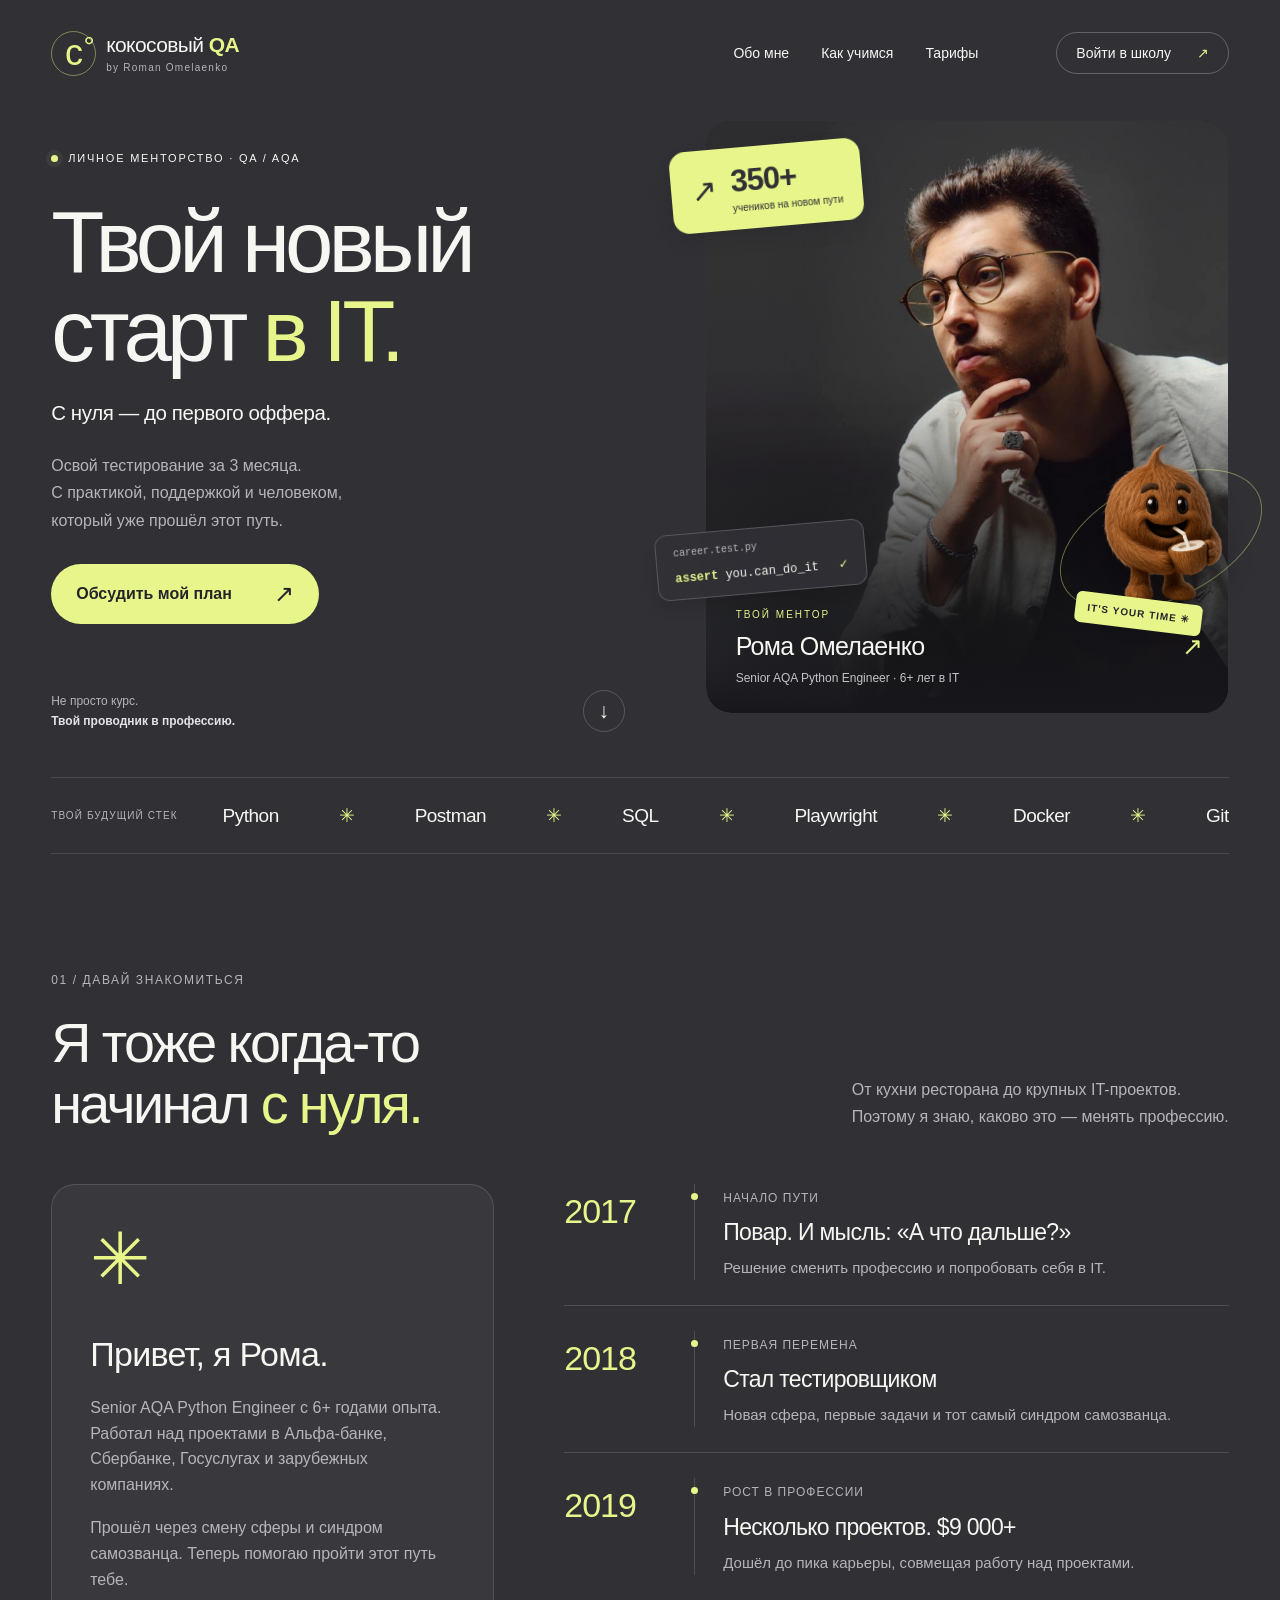
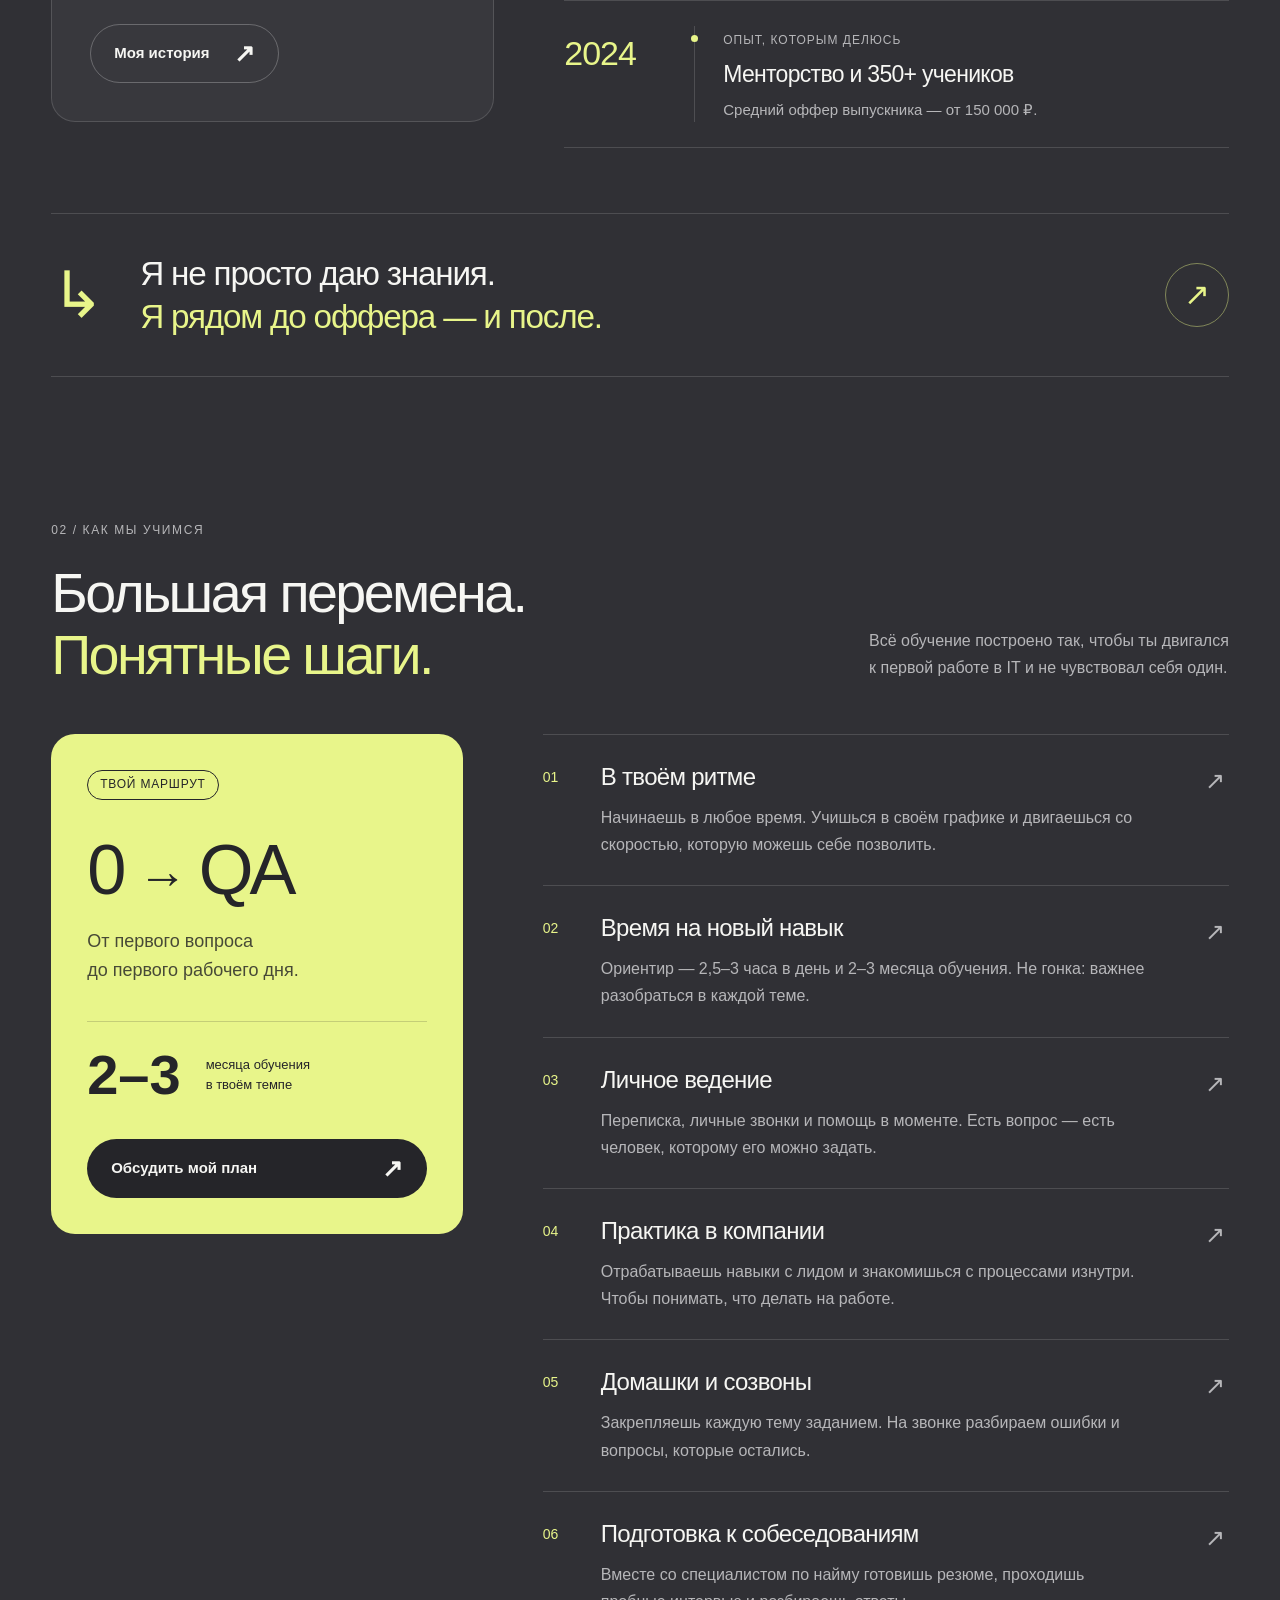
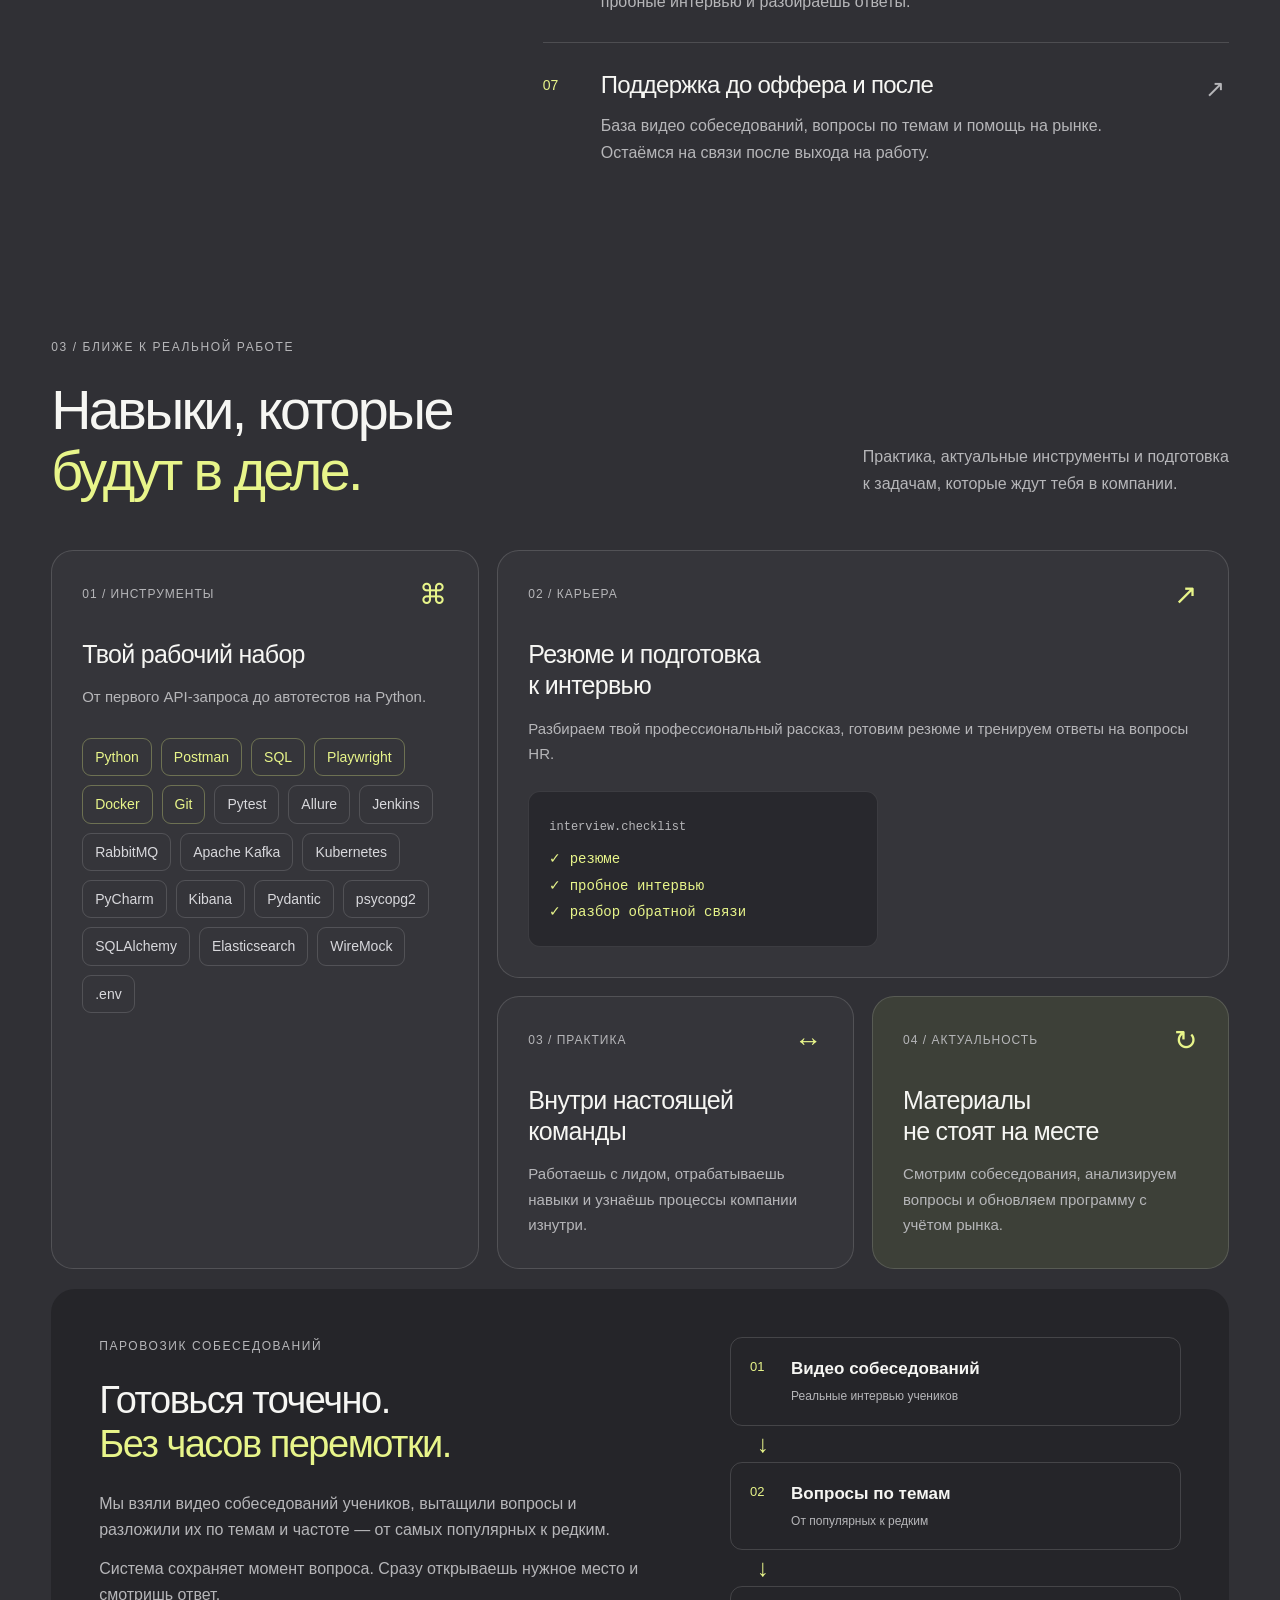
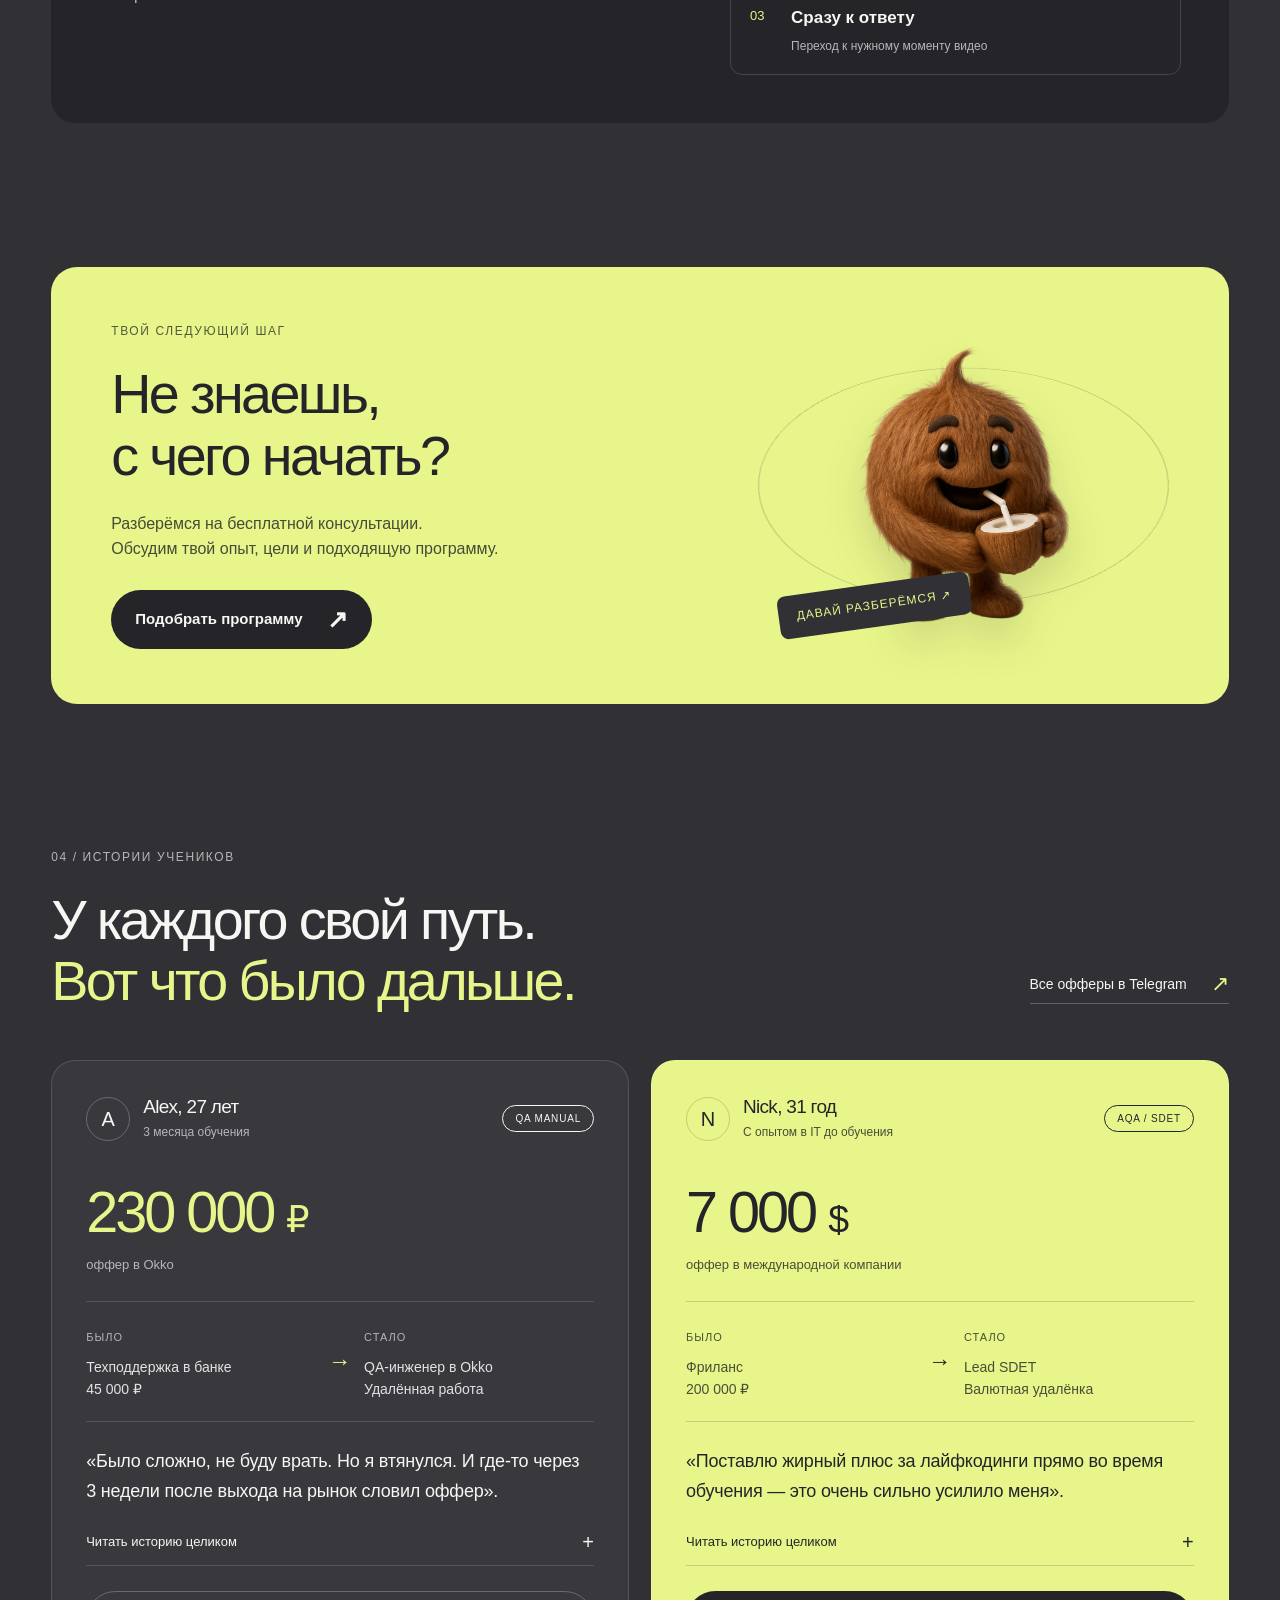
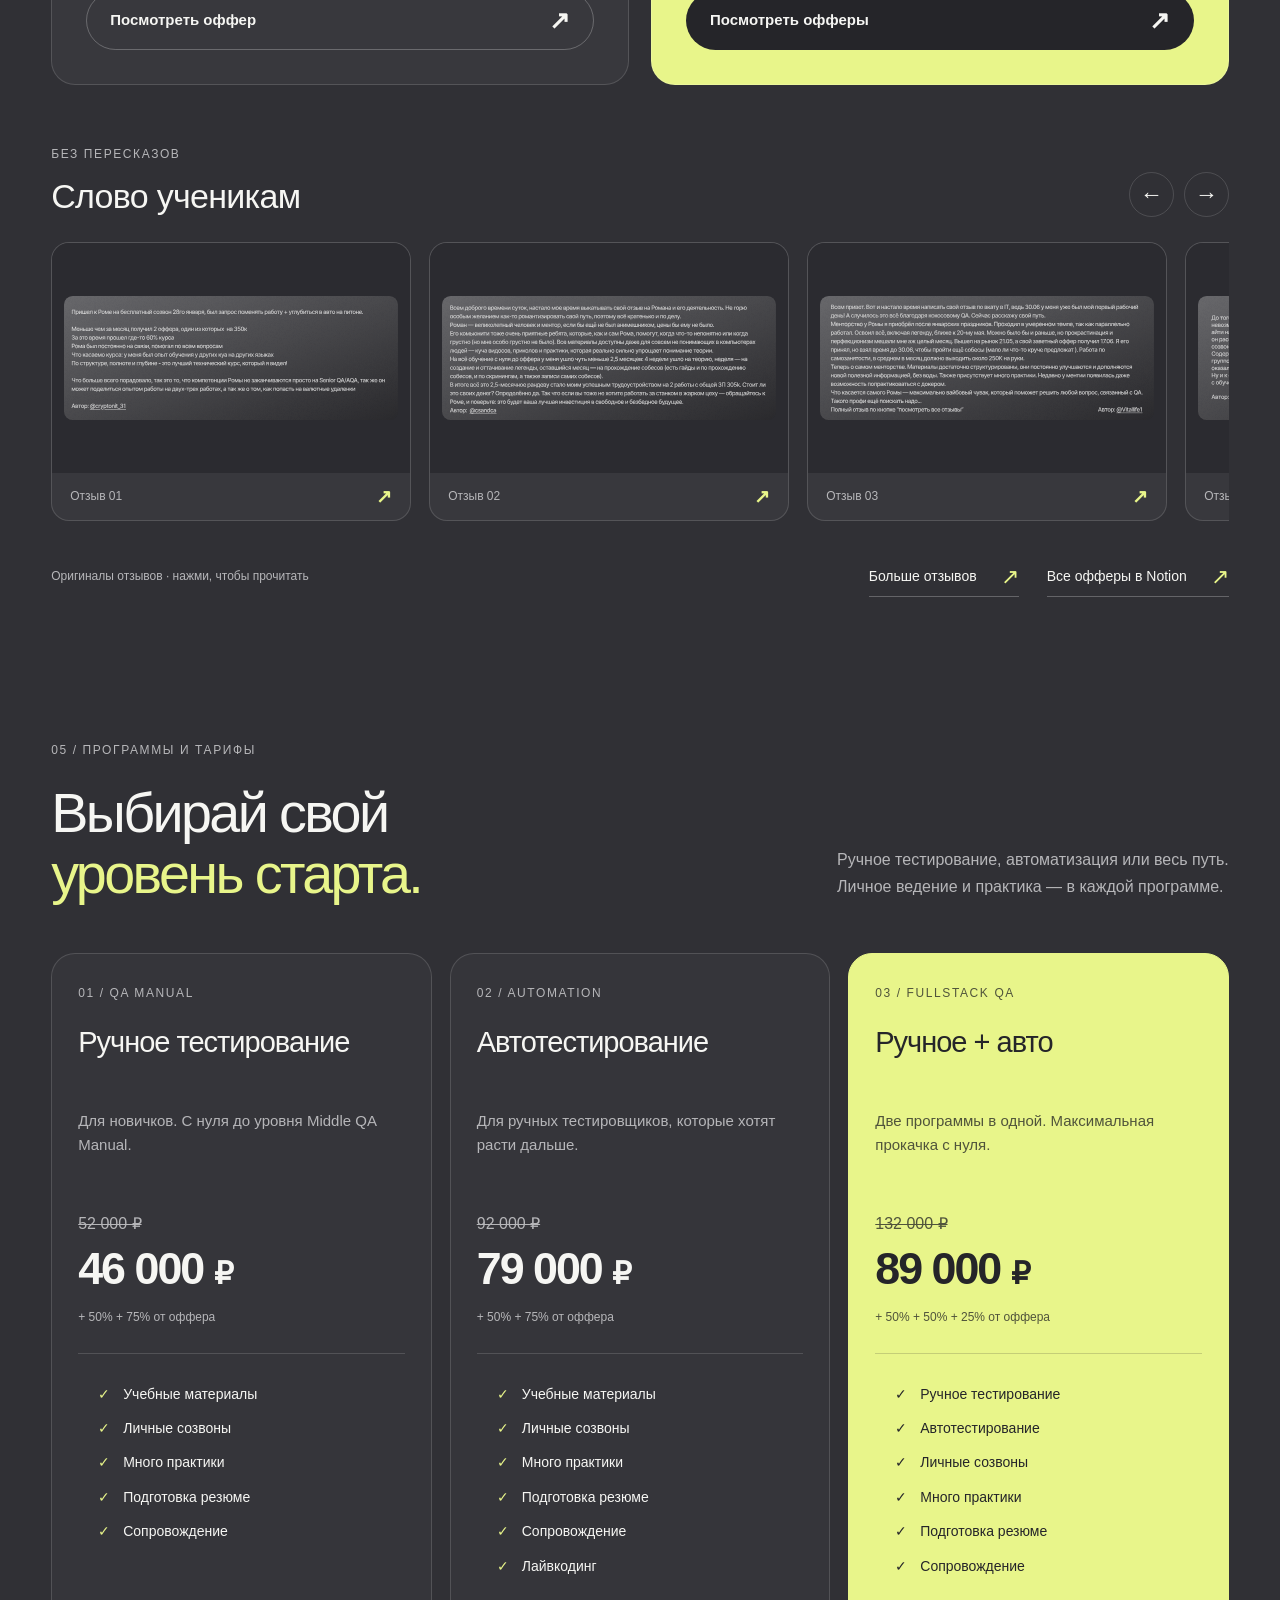
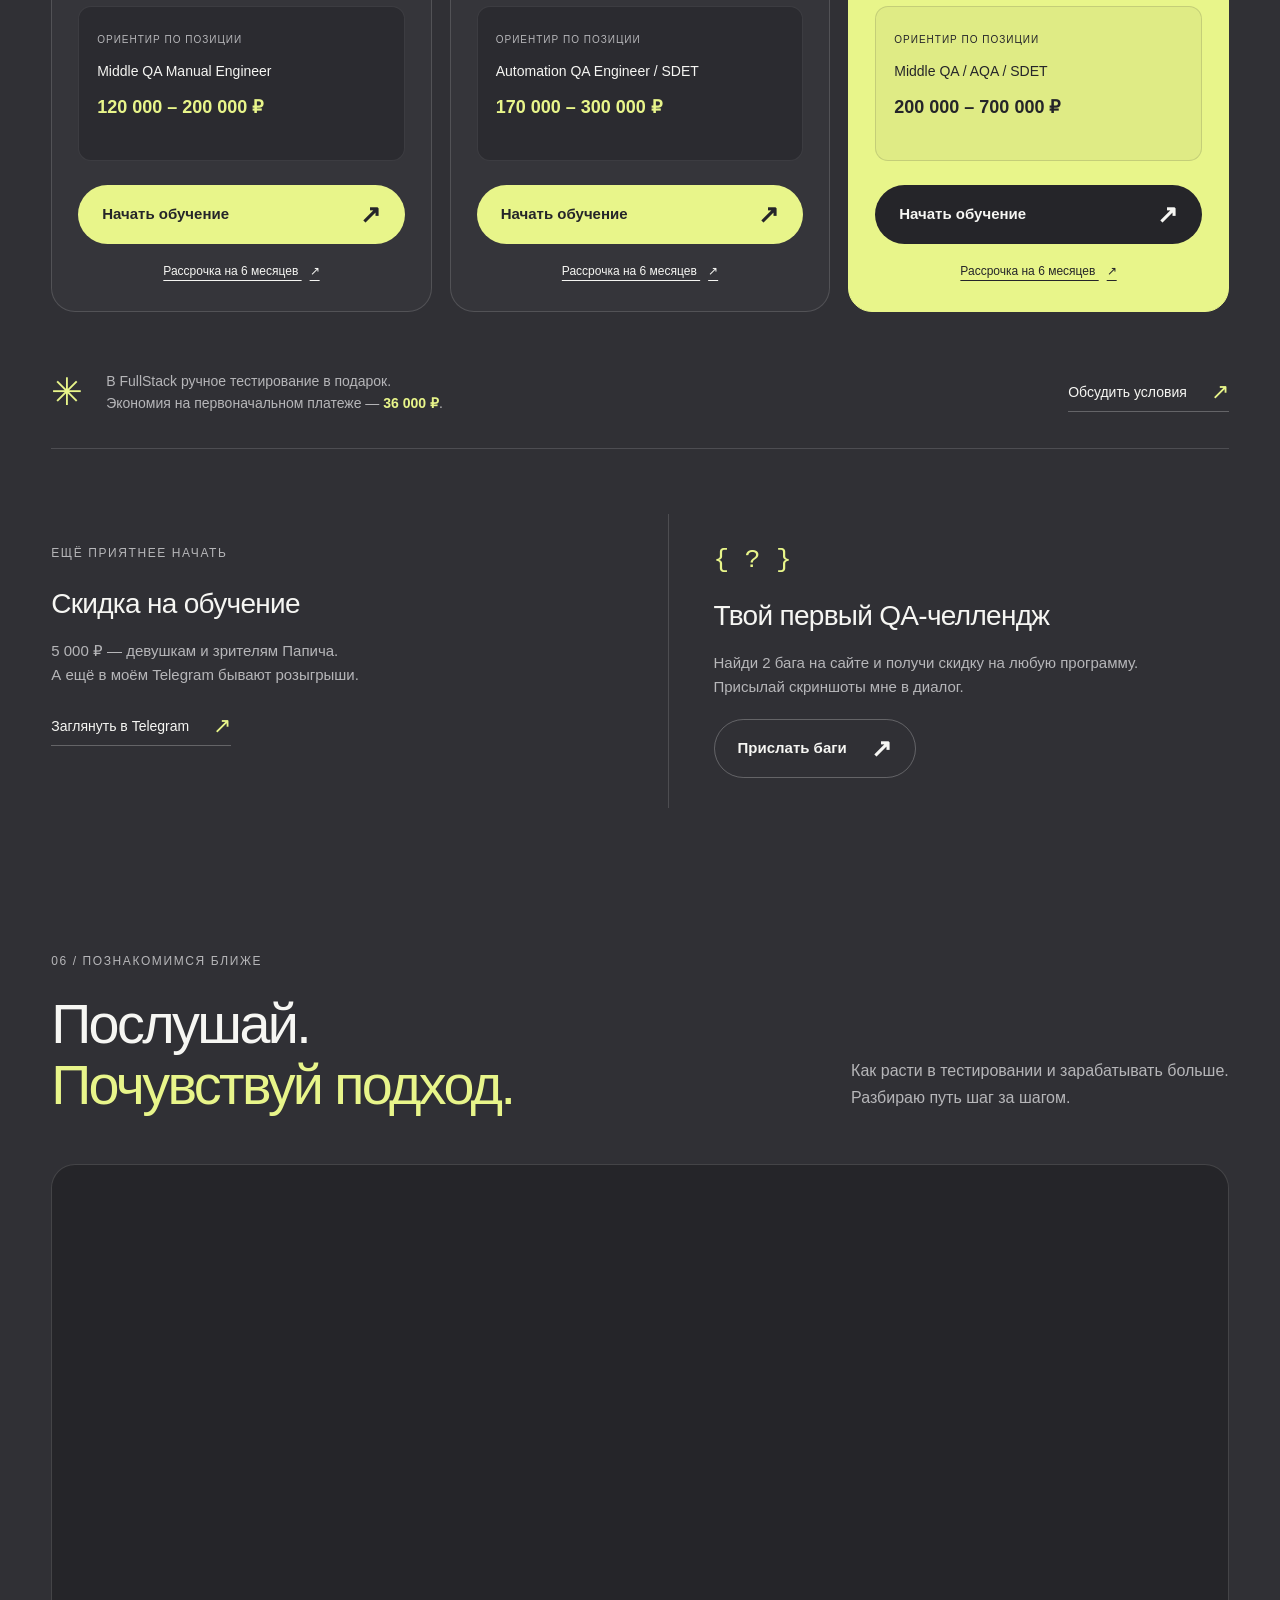
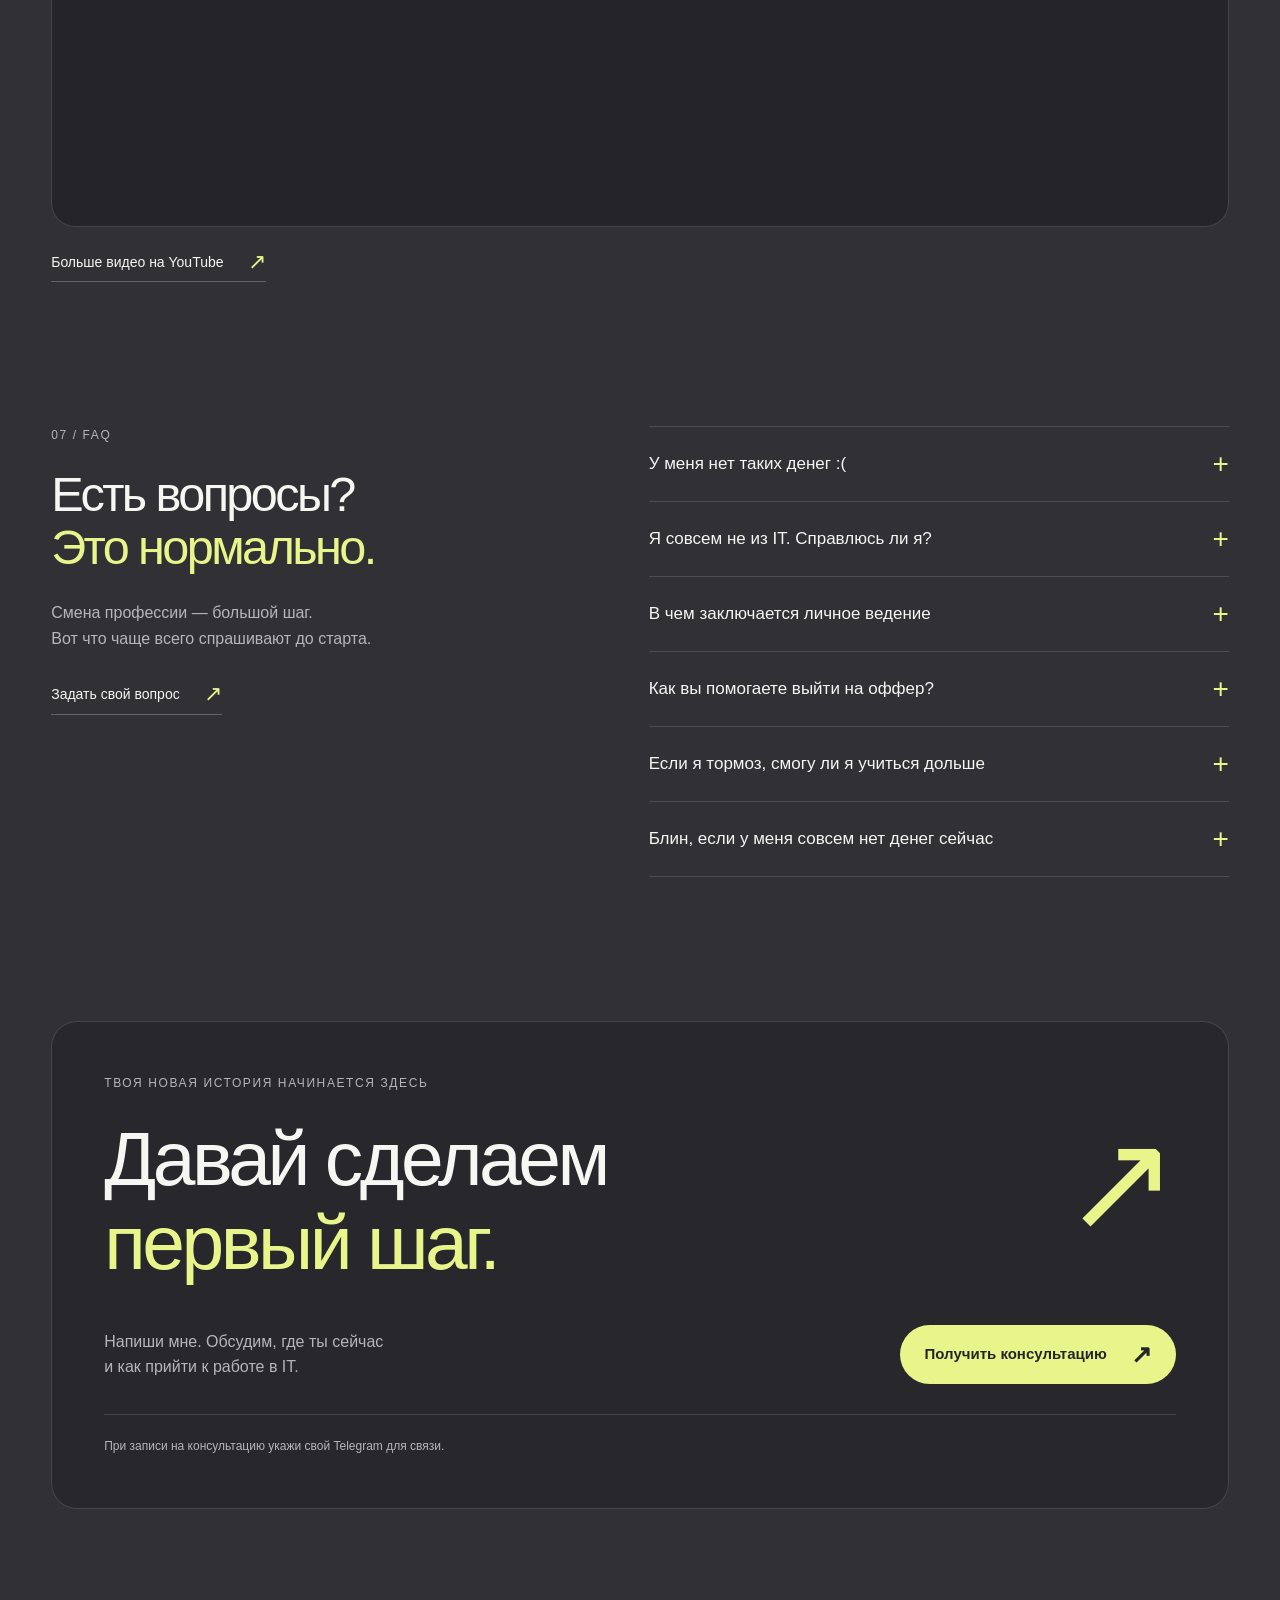
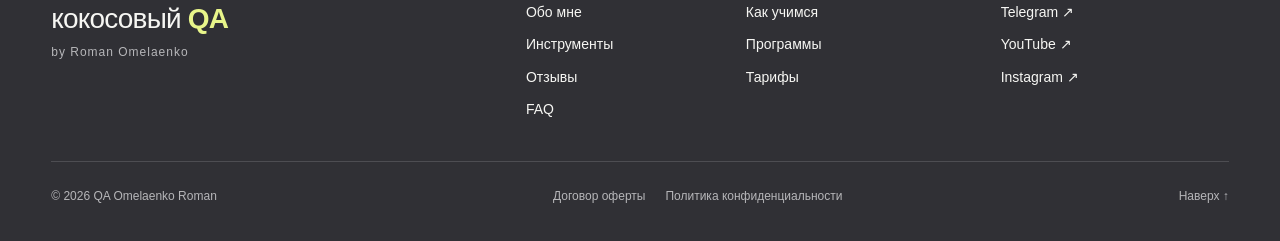
==== index.html @ aa4b625a "wip: park landing redesign for later Keep the new tariff sections, motion/sections assets, and favic" ====
<!DOCTYPE html>
<html lang="ru"><head><meta http-equiv="Content-Type" content="text/html; charset=UTF-8"><meta name="viewport" content="width=device-width, initial-scale=1.0"> <title>Начни карьеру тестировщика с нуля — и получи оффер в IT уже через 3 месяца</title> <meta name="description" content="Помогу вам освоить новую профессию с нуля · Окажем поддержку в трудоустрой · Записывайтесь · Проекты в портфолио · "> <meta name="keywords" content="qa тестирование обучение тестированию по система обучения и тестирования курсы по тестированию"> <meta property="og:url" content="https://coconutqa.ru"> <meta property="og:title" content="Кокосовый QA — Начни карьеру тестировщика с нуля — и получи оффер в IT уже через 3 месяца"> <meta property="og:description" content="Обучаю тестированию и помогаю с трудоустройством "> <meta property="og:type" content="website"> <meta property="og:image" content="index_files/__2025-08-18__154826.png"> <link rel="canonical" href="https://coconutqa.ru/"> <meta name="format-detection" content="telephone=no"> <link rel="shortcut icon" href="index_files/Frame_86.png" type="image/x-icon"> <link rel="stylesheet" href="index_files/tilda-grid-3.0.min.css" type="text/css" media="all" onerror="this.loaderr=&#39;y&#39;;"> <link rel="stylesheet" href="index_files/tilda-blocks-page56431261.min.css" type="text/css" media="all" onerror="this.loaderr=&#39;y&#39;;"> <link rel="preconnect" href="https://fonts.gstatic.com/"> <link href="index_files/css2" rel="stylesheet"> <link rel="stylesheet" href="index_files/tilda-animation-2.0.min.css" type="text/css" media="all" onerror="this.loaderr=&#39;y&#39;;"> <link rel="stylesheet" href="index_files/tilda-menu-widgeticons-1.0.min.css" type="text/css" media="all" onerror="this.loaderr=&#39;y&#39;;"> <link rel="stylesheet" href="index_files/tilda-zoom-2.0.min.css" type="text/css" media="all" onload="this.media=&#39;all&#39;;" onerror="this.loaderr=&#39;y&#39;;"> <noscript><link rel="stylesheet" href="index_files/tilda-zoom-2.0.min.css" type="text/css" media="all" /></noscript> <link rel="stylesheet" href="index_files/tilda-popup-1.1.min.css" type="text/css" media="all" onload="this.media=&#39;all&#39;;" onerror="this.loaderr=&#39;y&#39;;"> <noscript><link rel="stylesheet" href="index_files/tilda-popup-1.1.min.css" type="text/css" media="all" /></noscript> <link rel="stylesheet" href="index_files/css2(1)" type="text/css"> <script nomodule="" src="index_files/tilda-polyfill-1.0.min.js" charset="utf-8"></script> <script type="text/javascript">function t_onReady(func) {if(document.readyState!='loading') {func();} else {document.addEventListener('DOMContentLoaded',func);}}
function t_onFuncLoad(funcName,okFunc,time) {if(typeof window[funcName]==='function') {okFunc();} else {setTimeout(function() {t_onFuncLoad(funcName,okFunc,time);},(time||100));}}function t396_initialScale(t){var e=document.getElementById("rec"+t);if(e){var i=e.querySelector(".t396__artboard");if(i){window.tn_scale_initial_window_width||(window.tn_scale_initial_window_width=document.documentElement.clientWidth);var a=window.tn_scale_initial_window_width,r=[],n,l=i.getAttribute("data-artboard-screens");if(l){l=l.split(",");for(var o=0;o<l.length;o++)r[o]=parseInt(l[o],10)}else r=[320,480,640,960,1200];for(var o=0;o<r.length;o++){var d=r[o];a>=d&&(n=d)}var _="edit"===window.allrecords.getAttribute("data-tilda-mode"),c="center"===t396_getFieldValue(i,"valign",n,r),s="grid"===t396_getFieldValue(i,"upscale",n,r),w=t396_getFieldValue(i,"height_vh",n,r),g=t396_getFieldValue(i,"height",n,r),u=!!window.opr&&!!window.opr.addons||!!window.opera||-1!==navigator.userAgent.indexOf(" OPR/");if(!_&&c&&!s&&!w&&g&&!u){var h=parseFloat((a/n).toFixed(3)),f=[i,i.querySelector(".t396__carrier"),i.querySelector(".t396__filter")],v=Math.floor(parseInt(g,10)*h)+"px",p;i.style.setProperty("--initial-scale-height",v);for(var o=0;o<f.length;o++)f[o].style.setProperty("height","var(--initial-scale-height)");t396_scaleInitial__getElementsToScale(i).forEach((function(t){t.style.zoom=h}))}}}}function t396_scaleInitial__getElementsToScale(t){return t?Array.prototype.slice.call(t.children).filter((function(t){return t&&(t.classList.contains("t396__elem")||t.classList.contains("t396__group"))})):[]}function t396_getFieldValue(t,e,i,a){var r,n=a[a.length-1];if(!(r=i===n?t.getAttribute("data-artboard-"+e):t.getAttribute("data-artboard-"+e+"-res-"+i)))for(var l=0;l<a.length;l++){var o=a[l];if(!(o<=i)&&(r=o===n?t.getAttribute("data-artboard-"+e):t.getAttribute("data-artboard-"+e+"-res-"+o)))break}return r}window.TN_SCALE_INITIAL_VER="1.0",window.tn_scale_initial_window_width=null;</script> <script src="index_files/jquery-1.10.2.min.js" charset="utf-8" onerror="this.loaderr=&#39;y&#39;;"></script> <script src="index_files/tilda-scripts-3.0.min.js" charset="utf-8" defer="" onerror="this.loaderr=&#39;y&#39;;"></script> <script src="index_files/tilda-blocks-page56431261.min.js" charset="utf-8" async="" onerror="this.loaderr=&#39;y&#39;;"></script> <script src="index_files/tilda-lazyload-1.0.min.js" charset="utf-8" async="" onerror="this.loaderr=&#39;y&#39;;"></script> <script src="index_files/tilda-animation-2.0.min.js" charset="utf-8" async="" onerror="this.loaderr=&#39;y&#39;;"></script> <script src="index_files/tilda-zero-1.1.min.js" charset="utf-8" async="" onerror="this.loaderr=&#39;y&#39;;"></script> <script src="index_files/tilda-menu-1.0.min.js" charset="utf-8" async="" onerror="this.loaderr=&#39;y&#39;;"></script> <script src="index_files/tilda-menu-widgeticons-1.0.min.js" charset="utf-8" async="" onerror="this.loaderr=&#39;y&#39;;"></script> <script src="index_files/tilda-zoom-2.0.min.js" charset="utf-8" async="" onerror="this.loaderr=&#39;y&#39;;"></script> <script src="index_files/tilda-video-1.0.min.js" charset="utf-8" async="" onerror="this.loaderr=&#39;y&#39;;"></script> <script src="index_files/hammer.min.js" charset="utf-8" async="" onerror="this.loaderr=&#39;y&#39;;"></script> <script src="index_files/tilda-slider-1.0.min.js" charset="utf-8" async="" onerror="this.loaderr=&#39;y&#39;;"></script> <script src="index_files/tilda-popup-1.0.min.js" charset="utf-8" async="" onerror="this.loaderr=&#39;y&#39;;"></script> <script src="index_files/tilda-animation-sbs-1.0.min.js" charset="utf-8" async="" onerror="this.loaderr=&#39;y&#39;;"></script> <script src="index_files/tilda-zero-scale-1.0.min.js" charset="utf-8" async="" onerror="this.loaderr=&#39;y&#39;;"></script> <script src="index_files/tilda-zero-video-1.0.min.js" charset="utf-8" async="" onerror="this.loaderr=&#39;y&#39;;"></script> <script src="index_files/tilda-skiplink-1.0.min.js" charset="utf-8" async="" onerror="this.loaderr=&#39;y&#39;;"></script> <!-- nominify begin --><script src="index_files/mods.min.js"></script><!-- nominify end --><script type="text/javascript">(function() {if((/bot|google|yandex|baidu|bing|msn|duckduckbot|teoma|slurp|crawler|spider|robot|crawling|facebook/i.test(navigator.userAgent))===false&&typeof(sessionStorage)!='undefined'&&sessionStorage.getItem('visited')!=='y'&&document.visibilityState){var style=document.createElement('style');style.type='text/css';style.innerHTML='@media screen and (min-width: 980px) {.t-records {opacity: 0;}.t-records_animated {-webkit-transition: opacity ease-in-out .2s;-moz-transition: opacity ease-in-out .2s;-o-transition: opacity ease-in-out .2s;transition: opacity ease-in-out .2s;}.t-records.t-records_visible {opacity: 1;}}';document.getElementsByTagName('head')[0].appendChild(style);function t_setvisRecs(){var alr=document.querySelectorAll('.t-records');Array.prototype.forEach.call(alr,function(el) {el.classList.add("t-records_animated");});setTimeout(function() {Array.prototype.forEach.call(alr,function(el) {el.classList.add("t-records_visible");});sessionStorage.setItem("visited","y");},400);}
document.addEventListener('DOMContentLoaded',t_setvisRecs);}})();</script><style id="js-sbs-anim-trigger-styles">.js-sbs-anim-trigger_click { cursor: pointer; }</style><style type="text/css">div.t-records {opacity: 1;}</style><link rel="stylesheet" href="index_files/face-page-fixes.css?v=20260907c"><link rel="stylesheet" href="index_files/tilda-inline.min.css"><link rel="stylesheet" href="index_files/coconut-motion.css?v=1"><link rel="stylesheet" href="index_files/coconut-sections.css?v=1"></head> <body class="t-body" style="margin: 0px;"> <!--allrecords--> <div id="allrecords" class="t-records" data-hook="blocks-collection-content-node" data-tilda-lazy="yes"> <header class="cq-header cq-shell">
  <a class="cq-brand" href="#" aria-label="Кокосовый QA — главная"><span class="cq-brand-mark">c<span>°</span></span><span>кокосовый <b>QA</b><small>by Roman Omelaenko</small></span></a>
  <nav class="cq-nav" aria-label="Основная навигация"><a href="#about">Обо мне</a><a href="#how">Как учимся</a><a href="#tarif">Тарифы</a></nav>
  <a class="cq-login" href="https://www.coconutschool.ru/login">Войти в школу <span>↗</span></a>
  <a class="cq-menu" href="#menuopen" aria-label="Открыть меню">Меню <span>≡</span></a>
</header>
<section class="cq-hero cq-shell" aria-labelledby="cq-title">
  <div class="cq-intro">
    <p class="cq-eyebrow"><span></span> ЛИЧНОЕ МЕНТОРСТВО · QA / AQA</p>
    <h1 id="cq-title">Твой новый<br>старт <em>в IT.</em><span class="cq-title-tail">С нуля — до первого оффера.</span></h1>
    <p class="cq-lead">Освой тестирование за 3 месяца.<br>С практикой, поддержкой и человеком,<br class="cq-desktop"> который уже прошёл этот путь.</p>
    <a class="cq-button cq-primary" href="https://t.me/coconut_Qa">Обсудить мой план <span>↗</span></a>
    <div class="cq-hero-bottom"><p>Не просто курс.<br><strong>Твой проводник в профессию.</strong></p><a href="#how" class="cq-scroll" aria-label="Как проходит обучение">↓</a></div>
  </div>
  <div class="cq-visual">
    <div class="cq-portrait"><img src="index_files/Frame_1238.png" width="822" height="825" alt="Роман Омелаенко — ментор по тестированию" fetchpriority="high"><div class="cq-portrait-caption"><span>ТВОЙ МЕНТОР</span><h2>Рома Омелаенко <i>↗</i></h2><p>Senior AQA Python Engineer · 6+ лет в IT</p></div></div>
    <div class="cq-note"><span class="cq-note-icon">↗</span><div><strong>350+</strong><span>учеников на новом пути</span></div></div>
    <div class="cq-mascot" aria-hidden="true"><div class="cq-orbit"></div><img src="index_files/b5ca3b5d-0f7a-4dcb-9.png" width="1001" height="1001" alt=""><span class="cq-sticker">IT'S YOUR TIME ✳</span></div>
    <div class="cq-code" aria-hidden="true"><span>career.test.py</span><code><b>assert</b> you.can_do_it <i>✓</i></code></div>
  </div>
</section>
<div class="cq-stack cq-shell" aria-label="Инструменты, которые ты освоишь"><span class="cq-stack-label">ТВОЙ БУДУЩИЙ СТЕК</span><div class="cq-stack-list"><span>Python</span><i>✳</i><span>Postman</span><i>✳</i><span>SQL</span><i>✳</i><span>Playwright</span><i>✳</i><span>Docker</span><i>✳</i><span>Git</span></div></div>

<!-- Rest of the page: deliberately isolated from the approved cq-* first screen. -->
<main class="cr-page" id="cr-content">
<section class="cr-section cr-shell" id="about">
  <div class="cr-heading" data-cr-reveal><p class="cr-label">01 / ДАВАЙ ЗНАКОМИТЬСЯ</p><div><h2>Я тоже когда-то<br>начинал <em>с нуля.</em></h2><p>От кухни ресторана до крупных IT-проектов.<br>Поэтому я знаю, каково это — менять профессию.</p></div></div>
  <div class="cr-about-grid">
    <article class="cr-about-note" data-cr-reveal><span class="cr-asterisk" aria-hidden="true">✳</span><h3>Привет, я Рома.</h3><p>Senior AQA Python Engineer с 6+ годами опыта. Работал над проектами в Альфа-банке, Сбербанке, Госуслугах и зарубежных компаниях.</p><p>Прошёл через смену сферы и синдром самозванца. Теперь помогаю пройти этот путь тебе.</p><a class="cr-button cr-outline" href="https://thankful-candy-c57.notion.site/23094f774aab80a6a895dfbb034a5df8">Моя история<span aria-hidden="true">↗</span></a></article>
    <div class="cr-timeline" data-cr-reveal><article><time>2017</time><div><span>НАЧАЛО ПУТИ</span><h3>Повар. И мысль: «А что дальше?»</h3><p>Решение сменить профессию и попробовать себя в IT.</p></div></article><article><time>2018</time><div><span>ПЕРВАЯ ПЕРЕМЕНА</span><h3>Стал тестировщиком</h3><p>Новая сфера, первые задачи и тот самый синдром самозванца.</p></div></article><article><time>2019</time><div><span>РОСТ В ПРОФЕССИИ</span><h3>Несколько проектов. $9 000+</h3><p>Дошёл до пика карьеры, совмещая работу над проектами.</p></div></article><article><time>2024</time><div><span>ОПЫТ, КОТОРЫМ ДЕЛЮСЬ</span><h3>Менторство и 350+ учеников</h3><p>Средний оффер выпускника — от 150 000 ₽.</p></div></article></div>
  </div>
  <div class="cr-manifesto" data-cr-reveal><span aria-hidden="true">↳</span><p>Я не просто даю знания.<br><em>Я рядом до оффера — и после.</em></p><a class="cr-round" href="https://t.me/coconut_Qa" aria-label="Связаться лично и обсудить шаги">↗</a></div>
</section>
<section class="cr-section cr-shell" id="how">
  <div class="cr-heading" data-cr-reveal><p class="cr-label">02 / КАК МЫ УЧИМСЯ</p><div><h2>Большая перемена.<br><em>Понятные шаги.</em></h2><p>Всё обучение построено так, чтобы ты двигался<br>к первой работе в IT и не чувствовал себя один.</p></div></div>
  <div class="cr-learning"><aside class="cr-learning-aside"><span class="cr-pill">ТВОЙ МАРШРУТ</span><div class="cr-route-number">0 <span>→</span> QA</div><p>От первого вопроса<br>до первого рабочего дня.</p><div class="cr-learning-stat"><strong>2–3</strong><span>месяца обучения<br>в твоём темпе</span></div><a class="cr-button " href="https://t.me/coconut_Qa">Обсудить мой план<span aria-hidden="true">↗</span></a></aside><div class="cr-steps"><article class="cr-step" data-cr-reveal><span class="cr-step-num">01</span><div><h3>В твоём ритме</h3><p>Начинаешь в любое время. Учишься в своём графике и двигаешься со скоростью, которую можешь себе позволить.</p></div><span class="cr-step-arrow" aria-hidden="true">↗</span></article><article class="cr-step" data-cr-reveal><span class="cr-step-num">02</span><div><h3>Время на новый навык</h3><p>Ориентир — 2,5–3 часа в день и 2–3 месяца обучения. Не гонка: важнее разобраться в каждой теме.</p></div><span class="cr-step-arrow" aria-hidden="true">↗</span></article><article class="cr-step" data-cr-reveal><span class="cr-step-num">03</span><div><h3>Личное ведение</h3><p>Переписка, личные звонки и помощь в моменте. Есть вопрос — есть человек, которому его можно задать.</p></div><span class="cr-step-arrow" aria-hidden="true">↗</span></article><article class="cr-step" data-cr-reveal><span class="cr-step-num">04</span><div><h3>Практика в компании</h3><p>Отрабатываешь навыки с лидом и знакомишься с процессами изнутри. Чтобы понимать, что делать на работе.</p></div><span class="cr-step-arrow" aria-hidden="true">↗</span></article><article class="cr-step" data-cr-reveal><span class="cr-step-num">05</span><div><h3>Домашки и созвоны</h3><p>Закрепляешь каждую тему заданием. На звонке разбираем ошибки и вопросы, которые остались.</p></div><span class="cr-step-arrow" aria-hidden="true">↗</span></article><article class="cr-step" data-cr-reveal><span class="cr-step-num">06</span><div><h3>Подготовка к собеседованиям</h3><p>Вместе со специалистом по найму готовишь резюме, проходишь пробные интервью и разбираешь ответы.</p></div><span class="cr-step-arrow" aria-hidden="true">↗</span></article><article class="cr-step" data-cr-reveal><span class="cr-step-num">07</span><div><h3>Поддержка до оффера и после</h3><p>База видео собеседований, вопросы по темам и помощь на рынке. Остаёмся на связи после выхода на работу.</p></div><span class="cr-step-arrow" aria-hidden="true">↗</span></article></div></div>
</section>
<section class="cr-section cr-shell" id="instrument">
  <div class="cr-heading" data-cr-reveal><p class="cr-label">03 / БЛИЖЕ К РЕАЛЬНОЙ РАБОТЕ</p><div><h2>Навыки, которые<br><em>будут в деле.</em></h2><p>Практика, актуальные инструменты и подготовка<br>к задачам, которые ждут тебя в компании.</p></div></div>
  <div class="cr-tools-grid">
    <article class="cr-toolbox" data-cr-reveal><div class="cr-card-top"><span>01 / ИНСТРУМЕНТЫ</span><span aria-hidden="true">⌘</span></div><h3>Твой рабочий набор</h3><p>От первого API-запроса до автотестов на Python.</p><div class="cr-tech-cloud"><span>Python</span><span>Postman</span><span>SQL</span><span>Playwright</span><span>Docker</span><span>Git</span><span>Pytest</span><span>Allure</span><span>Jenkins</span><span>RabbitMQ</span><span>Apache Kafka</span><span>Kubernetes</span><span>PyCharm</span><span>Kibana</span><span>Pydantic</span><span>psycopg2</span><span>SQLAlchemy</span><span>Elasticsearch</span><span>WireMock</span><span>.env</span></div></article>
    <article class="cr-toolcard" data-cr-reveal><div class="cr-card-top"><span>02 / КАРЬЕРА</span><span aria-hidden="true">↗</span></div><h3>Резюме и подготовка<br>к интервью</h3><p>Разбираем твой профессиональный рассказ, готовим резюме и тренируем ответы на вопросы HR.</p><div class="cr-mini-terminal" aria-hidden="true"><span>interview.checklist</span><code>✓ резюме<br>✓ пробное интервью<br>✓ разбор обратной связи</code></div></article>
    <article class="cr-toolcard" data-cr-reveal><div class="cr-card-top"><span>03 / ПРАКТИКА</span><span aria-hidden="true">↔</span></div><h3>Внутри настоящей<br>команды</h3><p>Работаешь с лидом, отрабатываешь навыки и узнаёшь процессы компании изнутри.</p></article>
    <article class="cr-toolcard cr-tool-update" data-cr-reveal><div class="cr-card-top"><span>04 / АКТУАЛЬНОСТЬ</span><span aria-hidden="true">↻</span></div><h3>Материалы<br>не стоят на месте</h3><p>Смотрим собеседования, анализируем вопросы и обновляем программу с учётом рынка.</p></article>
  </div>
  <article class="cr-interview" data-cr-reveal><div><span class="cr-label">ПАРОВОЗИК СОБЕСЕДОВАНИЙ</span><h3>Готовься точечно.<br><em>Без часов перемотки.</em></h3><p>Мы взяли видео собеседований учеников, вытащили вопросы и разложили их по темам и частоте — от самых популярных к редким.</p><p>Система сохраняет момент вопроса. Сразу открываешь нужное место и смотришь ответ.</p></div><div class="cr-interview-flow" aria-label="Как устроена база собеседований"><div><span>01</span><strong>Видео собеседований</strong><small>Реальные интервью учеников</small></div><i aria-hidden="true">↓</i><div><span>02</span><strong>Вопросы по темам</strong><small>От популярных к редким</small></div><i aria-hidden="true">↓</i><div><span>03</span><strong>Сразу к ответу</strong><small>Переход к нужному моменту видео</small></div></div></article>
</section>
<section class="cr-section cr-shell" id="programs">
  <div class="cr-consult" data-cr-reveal><div><span class="cr-label">ТВОЙ СЛЕДУЮЩИЙ ШАГ</span><h2>Не знаешь,<br>с чего начать?</h2><p>Разберёмся на бесплатной консультации.<br>Обсудим твой опыт, цели и подходящую программу.</p><a class="cr-button cr-dark" href="https://t.me/coconut_Qa">Подобрать программу<span aria-hidden="true">↗</span></a></div><div class="cr-consult-visual" aria-hidden="true"><span class="cr-consult-ring"></span><img src="index_files/b5ca3b5d-0f7a-4dcb-9.png" alt="" width="1001" height="1001" loading="lazy"><span class="cr-consult-sticker">ДАВАЙ РАЗБЕРЁМСЯ ↗</span></div></div>
</section>
<section class="cr-section cr-shell" id="commit">
 <div class="cr-heading" data-cr-reveal><p class="cr-label">04 / ИСТОРИИ УЧЕНИКОВ</p><div><h2>У каждого свой путь.<br><em>Вот что было дальше.</em></h2><a class="cr-text-link" href="https://t.me/coconut_offers">Все офферы в Telegram <span>↗</span></a></div></div>
 <div class="cr-stories">
  <article class="cr-story" data-cr-reveal><div class="cr-story-top"><span class="cr-avatar">A</span><div><h3>Alex, 27 лет</h3><p>3 месяца обучения</p></div><span class="cr-pill">QA MANUAL</span></div><div class="cr-story-salary">230 000 <span>₽</span><small>оффер в Okko</small></div><div class="cr-before-after"><div><span>БЫЛО</span><p>Техподдержка в банке<br>45 000 ₽</p></div><b aria-hidden="true">→</b><div><span>СТАЛО</span><p>QA-инженер в Okko<br>Удалённая работа</p></div></div><blockquote>«Было сложно, не буду врать. Но я втянулся. И где-то через 3 недели после выхода на рынок словил оффер».</blockquote><details class="cr-story-detail"><summary>Читать историю целиком <span>+</span></summary><p>Привет! Хотелось в IT, но толком не знал, куда бить, с чего начать, да и времени не так много было. Записался на менторство. Было сложно, не буду врать. особенно когда начинали фигачить тест-кейсы и пробовать руками искать баги. Но я втянулся. Короче, после 3 месяцев прокачки сделал норм резюме, подтянул теорию, прошёл МОК, и где-то через 3 недели после выхода на рынок словил оффер. И не просто где-нибудь, а в Okko. Оффер — 230к по ГПХ. Позиция — тестировщик в команде, отвечающей за контент и пользователей. Формат — удалёнка, задачи интересные. Честно говоря не ожидал, что это возможно.</p></details><a class="cr-button cr-outline" href="index_files/image_2025-07-29_18-.png" data-cr-image>Посмотреть оффер <span>↗</span></a></article>
  <article class="cr-story cr-story-lime" data-cr-reveal><div class="cr-story-top"><span class="cr-avatar">N</span><div><h3>Nick, 31 год</h3><p>С опытом в IT до обучения</p></div><span class="cr-pill">AQA / SDET</span></div><div class="cr-story-salary">7 000 <span>$</span><small>оффер в международной компании</small></div><div class="cr-before-after"><div><span>БЫЛО</span><p>Фриланс<br>200 000 ₽</p></div><b aria-hidden="true">→</b><div><span>СТАЛО</span><p>Lead SDET<br>Валютная удалёнка</p></div></div><blockquote>«Поставлю жирный плюс за лайфкодинги прямо во время обучения — это очень сильно усилило меня».</blockquote><details class="cr-story-detail"><summary>Читать историю целиком <span>+</span></summary><p>Ребята это пиздец... Я получил оффер на $7000... позиция Lead SDET Валютная удаленка авто-тесты на питоне От человека, который ничего не знал о ручном и автоматизированном тестировании - до позиции Lead SDET в международной компании за 2 месяца обучения, с оффером на $7000+ (Правда в айтишке опыт у меня был, не прям с нуля). Если честно, я думал что мне просто повезло т.к таких офферов я еще не видел, но вслед за этим оффером я получил еще один оффер на 6500$+ Итого торгуемся и выбираем какой оффер оставить... или оставим оба Про обучение даже писать нет смысла, если оно настолько эффективное и рабочее, то можно даже не писать как оно проходит... но поставлю жирный плюс за лайфкодинги прямо во время обучения, это очень сильно усилило меня.</p></details><a class="cr-button cr-dark" href="index_files/__2025-06-25__190656.png" data-cr-image>Посмотреть офферы <span>↗</span></a></article>
 </div>
 <div class="cr-review-heading"><div><span class="cr-label">БЕЗ ПЕРЕСКАЗОВ</span><h3>Слово ученикам</h3></div><div class="cr-review-controls"><button type="button" data-cr-slide="-1" aria-label="Предыдущие отзывы">←</button><button type="button" data-cr-slide="1" aria-label="Следующие отзывы">→</button></div></div>
 <div class="cr-reviews" tabindex="0" role="region" aria-label="Галерея отзывов. Листайте горизонтально"><a class="cr-review-image" href="index_files/Frame_1242.svg" data-cr-image aria-label="Открыть отзыв ученика 1"><img src="index_files/Frame_1242.svg" alt="Отзыв ученика 1 — оригинал переписки" loading="lazy" width="360" height="460"><span>Отзыв 01 <b>↗</b></span></a><a class="cr-review-image" href="index_files/Frame_1243.svg" data-cr-image aria-label="Открыть отзыв ученика 2"><img src="index_files/Frame_1243.svg" alt="Отзыв ученика 2 — оригинал переписки" loading="lazy" width="360" height="460"><span>Отзыв 02 <b>↗</b></span></a><a class="cr-review-image" href="index_files/Frame_1245.svg" data-cr-image aria-label="Открыть отзыв ученика 3"><img src="index_files/Frame_1245.svg" alt="Отзыв ученика 3 — оригинал переписки" loading="lazy" width="360" height="460"><span>Отзыв 03 <b>↗</b></span></a><a class="cr-review-image" href="index_files/Frame_1244.svg" data-cr-image aria-label="Открыть отзыв ученика 4"><img src="index_files/Frame_1244.svg" alt="Отзыв ученика 4 — оригинал переписки" loading="lazy" width="360" height="460"><span>Отзыв 04 <b>↗</b></span></a><a class="cr-review-image" href="index_files/Frame_1246.svg" data-cr-image aria-label="Открыть отзыв ученика 5"><img src="index_files/Frame_1246.svg" alt="Отзыв ученика 5 — оригинал переписки" loading="lazy" width="360" height="460"><span>Отзыв 05 <b>↗</b></span></a><a class="cr-review-image" href="index_files/Frame_1247.svg" data-cr-image aria-label="Открыть отзыв ученика 6"><img src="index_files/Frame_1247.svg" alt="Отзыв ученика 6 — оригинал переписки" loading="lazy" width="360" height="460"><span>Отзыв 06 <b>↗</b></span></a><a class="cr-review-image" href="index_files/Frame_1206_4.svg" data-cr-image aria-label="Открыть отзыв ученика 7"><img src="index_files/Frame_1206_4.svg" alt="Отзыв ученика 7 — оригинал переписки" loading="lazy" width="360" height="460"><span>Отзыв 07 <b>↗</b></span></a><a class="cr-review-image" href="index_files/Frame_1207_3.svg" data-cr-image aria-label="Открыть отзыв ученика 8"><img src="index_files/Frame_1207_3.svg" alt="Отзыв ученика 8 — оригинал переписки" loading="lazy" width="360" height="460"><span>Отзыв 08 <b>↗</b></span></a><a class="cr-review-image" href="index_files/Frame_1209_4.svg" data-cr-image aria-label="Открыть отзыв ученика 9"><img src="index_files/Frame_1209_4.svg" alt="Отзыв ученика 9 — оригинал переписки" loading="lazy" width="360" height="460"><span>Отзыв 09 <b>↗</b></span></a><a class="cr-review-image" href="index_files/Frame_1212_4.svg" data-cr-image aria-label="Открыть отзыв ученика 10"><img src="index_files/Frame_1212_4.svg" alt="Отзыв ученика 10 — оригинал переписки" loading="lazy" width="360" height="460"><span>Отзыв 10 <b>↗</b></span></a><a class="cr-review-image" href="index_files/Frame_1213_3.svg" data-cr-image aria-label="Открыть отзыв ученика 11"><img src="index_files/Frame_1213_3.svg" alt="Отзыв ученика 11 — оригинал переписки" loading="lazy" width="360" height="460"><span>Отзыв 11 <b>↗</b></span></a><a class="cr-review-image" href="index_files/Frame_1248.svg" data-cr-image aria-label="Открыть отзыв ученика 12"><img src="index_files/Frame_1248.svg" alt="Отзыв ученика 12 — оригинал переписки" loading="lazy" width="360" height="460"><span>Отзыв 12 <b>↗</b></span></a><a class="cr-review-image" href="index_files/Frame_1249.svg" data-cr-image aria-label="Открыть отзыв ученика 13"><img src="index_files/Frame_1249.svg" alt="Отзыв ученика 13 — оригинал переписки" loading="lazy" width="360" height="460"><span>Отзыв 13 <b>↗</b></span></a><a class="cr-review-image" href="index_files/Frame_1250.svg" data-cr-image aria-label="Открыть отзыв ученика 14"><img src="index_files/Frame_1250.svg" alt="Отзыв ученика 14 — оригинал переписки" loading="lazy" width="360" height="460"><span>Отзыв 14 <b>↗</b></span></a><a class="cr-review-image" href="index_files/Frame_1251.svg" data-cr-image aria-label="Открыть отзыв ученика 15"><img src="index_files/Frame_1251.svg" alt="Отзыв ученика 15 — оригинал переписки" loading="lazy" width="360" height="460"><span>Отзыв 15 <b>↗</b></span></a><a class="cr-review-image" href="index_files/Frame_1252.svg" data-cr-image aria-label="Открыть отзыв ученика 16"><img src="index_files/Frame_1252.svg" alt="Отзыв ученика 16 — оригинал переписки" loading="lazy" width="360" height="460"><span>Отзыв 16 <b>↗</b></span></a><a class="cr-review-image" href="index_files/Frame_1253.svg" data-cr-image aria-label="Открыть отзыв ученика 17"><img src="index_files/Frame_1253.svg" alt="Отзыв ученика 17 — оригинал переписки" loading="lazy" width="360" height="460"><span>Отзыв 17 <b>↗</b></span></a><a class="cr-review-image" href="index_files/Frame_1254.svg" data-cr-image aria-label="Открыть отзыв ученика 18"><img src="index_files/Frame_1254.svg" alt="Отзыв ученика 18 — оригинал переписки" loading="lazy" width="360" height="460"><span>Отзыв 18 <b>↗</b></span></a><a class="cr-review-image" href="index_files/Frame_1255.svg" data-cr-image aria-label="Открыть отзыв ученика 19"><img src="index_files/Frame_1255.svg" alt="Отзыв ученика 19 — оригинал переписки" loading="lazy" width="360" height="460"><span>Отзыв 19 <b>↗</b></span></a><a class="cr-review-image" href="index_files/Frame_1256.svg" data-cr-image aria-label="Открыть отзыв ученика 20"><img src="index_files/Frame_1256.svg" alt="Отзыв ученика 20 — оригинал переписки" loading="lazy" width="360" height="460"><span>Отзыв 20 <b>↗</b></span></a></div><div class="cr-review-footer"><span>Оригиналы отзывов · нажми, чтобы прочитать</span><a class="cr-text-link" href="https://t.me/coconut_feedback">Больше отзывов <span>↗</span></a><a class="cr-text-link" href="https://scarce-lunaria-75c.notion.site/241fd6788cd380bea7cafc007e13f191">Все офферы в Notion <span>↗</span></a></div>
</section>
<section class="cr-section cr-shell" id="tarif">
 <div class="cr-heading" data-cr-reveal><p class="cr-label">05 / ПРОГРАММЫ И ТАРИФЫ</p><div><h2>Выбирай свой<br><em>уровень старта.</em></h2><p>Ручное тестирование, автоматизация или весь путь.<br>Личное ведение и практика — в каждой программе.</p></div></div>
 <div class="cr-prices"><article class="cr-price " data-cr-reveal><p class="cr-label">01 / QA MANUAL</p><h3>Ручное тестирование</h3><p class="cr-price-description">Для новичков. С нуля до уровня Middle QA Manual.</p><div class="cr-price-value"><del>52 000 ₽</del><strong>46 000 <span>₽</span></strong></div><p class="cr-price-terms">+ 50% + 75% от оффера</p><ul><li>Учебные материалы</li><li>Личные созвоны</li><li>Много практики</li><li>Подготовка резюме</li><li>Сопровождение</li></ul><div class="cr-price-result"><span>ОРИЕНТИР ПО ПОЗИЦИИ</span><p>Middle QA Manual Engineer</p><strong>120 000 – 200 000 ₽</strong></div><a class="cr-button " href="https://t.me/coconut_Qa">Начать обучение<span aria-hidden="true">↗</span></a><button class="cr-installment" type="button" data-cr-bank="https://link.tbank.ru/7SVtYoe3Q2X" data-cr-plan="Ручное тестирование">Рассрочка на 6 месяцев <span>↗</span></button></article><article class="cr-price " data-cr-reveal><p class="cr-label">02 / AUTOMATION</p><h3>Автотестирование</h3><p class="cr-price-description">Для ручных тестировщиков, которые хотят расти дальше.</p><div class="cr-price-value"><del>92 000 ₽</del><strong>79 000 <span>₽</span></strong></div><p class="cr-price-terms">+ 50% + 75% от оффера</p><ul><li>Учебные материалы</li><li>Личные созвоны</li><li>Много практики</li><li>Подготовка резюме</li><li>Сопровождение</li><li>Лайвкодинг</li></ul><div class="cr-price-result"><span>ОРИЕНТИР ПО ПОЗИЦИИ</span><p>Automation QA Engineer / SDET</p><strong>170 000 – 300 000 ₽</strong></div><a class="cr-button " href="https://t.me/coconut_Qa">Начать обучение<span aria-hidden="true">↗</span></a><button class="cr-installment" type="button" data-cr-bank="https://link.tbank.ru/4YNkZUa3SpH" data-cr-plan="Автотестирование">Рассрочка на 6 месяцев <span>↗</span></button></article><article class="cr-price cr-price-featured" data-cr-reveal><p class="cr-label">03 / FULLSTACK QA</p><h3>Ручное + авто</h3><p class="cr-price-description">Две программы в одной. Максимальная прокачка с нуля.</p><div class="cr-price-value"><del>132 000 ₽</del><strong>89 000 <span>₽</span></strong></div><p class="cr-price-terms">+ 50% + 50% + 25% от оффера</p><ul><li>Ручное тестирование</li><li>Автотестирование</li><li>Личные созвоны</li><li>Много практики</li><li>Подготовка резюме</li><li>Сопровождение</li></ul><div class="cr-price-result"><span>ОРИЕНТИР ПО ПОЗИЦИИ</span><p>Middle QA / AQA / SDET</p><strong>200 000 – 700 000 ₽</strong></div><a class="cr-button cr-dark" href="https://t.me/coconut_Qa">Начать обучение<span aria-hidden="true">↗</span></a><button class="cr-installment" type="button" data-cr-bank="https://link.tbank.ru/6MTEXMl2sts" data-cr-plan="Ручное + авто">Рассрочка на 6 месяцев <span>↗</span></button></article></div><div class="cr-price-footnote"><span>✳</span><p>В FullStack ручное тестирование в подарок.<br>Экономия на первоначальном платеже — <strong>36 000 ₽</strong>.</p><a class="cr-text-link" href="https://t.me/coconut_Qa">Обсудить условия <span>↗</span></a></div>
 <div class="cr-bonuses" data-cr-reveal><div><span class="cr-label">ЕЩЁ ПРИЯТНЕЕ НАЧАТЬ</span><h3>Скидка на обучение</h3><p>5 000 ₽ — девушкам и зрителям Папича.<br>А ещё в моём Telegram бывают розыгрыши.</p><a class="cr-text-link" href="https://t.me/true_orsroma">Заглянуть в Telegram <span>↗</span></a></div><div class="cr-bug"><span class="cr-bug-mark" aria-hidden="true">{ ? }</span><h3>Твой первый QA-челлендж</h3><p>Найди 2 бага на сайте и получи скидку на любую программу. Присылай скриншоты мне в диалог.</p><a class="cr-button cr-outline" href="https://t.me/coconut_Qa">Прислать баги<span aria-hidden="true">↗</span></a></div></div>
</section>
<section class="cr-section cr-shell cr-video-section" id="closer"><div class="cr-heading" data-cr-reveal><p class="cr-label">06 / ПОЗНАКОМИМСЯ БЛИЖЕ</p><div><h2>Послушай.<br><em>Почувствуй подход.</em></h2><p>Как расти в тестировании и зарабатывать больше.<br>Разбираю путь шаг за шагом.</p></div></div><div class="cr-video" data-cr-reveal><iframe src="https://www.youtube.com/embed/SRbadowpfJk" title="Как зарабатывать больше денег в тестировании — Рома Омелаенко" loading="lazy" allow="accelerometer; autoplay; clipboard-write; encrypted-media; gyroscope; picture-in-picture; web-share" allowfullscreen></iframe></div><a class="cr-text-link cr-video-link" href="https://youtube.com/@orsroma?si=xerXcxerDNBghxtn">Больше видео на YouTube <span>↗</span></a></section>
<section class="cr-section cr-shell" id="faq"><div class="cr-faq-layout"><div class="cr-faq-intro"><span class="cr-label">07 / FAQ</span><h2>Есть вопросы?<br><em>Это нормально.</em></h2><p>Смена профессии — большой шаг.<br>Вот что чаще всего спрашивают до старта.</p><a class="cr-text-link" href="https://t.me/coconut_Qa">Задать свой вопрос <span>↗</span></a></div><div class="cr-faq-list"><details class="cr-faq-item"><summary><span>У меня нет таких денег :(</span><i aria-hidden="true">+</i></summary><div><p>Понимаю, поэтому я делю первоначальный платеж на 2-3 части, а также можно взять рассрочку от банка хоть на 2 года</p></div></details><details class="cr-faq-item"><summary><span>Я совсем не из IT. Справлюсь ли я?</span><i aria-hidden="true">+</i></summary><div><p>Да. Программа по ручному тестированию и full stack создана именно для тех, кто начинает с нуля. Всё объясняется простым языком, шаг за шагом. Твоя задача — просто начать и прикладывать усилия. Большинство моих учеников с нуля и получили офферы, ты точно справишься</p></div></details><details class="cr-faq-item"><summary><span>В чем заключается личное ведение</span><i aria-hidden="true">+</i></summary><div><p>Это переписка, регулярные звонки, помощь в моменте, прожарки и мок собесы. Мы будем отталкиваться от твоего темпа, свободного времени и скорости усвоения.</p></div></details><details class="cr-faq-item"><summary><span>Как вы помогаете выйти на оффер?</span><i aria-hidden="true">+</i></summary><div><p>Ты обучаешься по моей программе, без воды и на практике. Даю только то, что будет на работе и на собесах. Ты изучаешь материал, сдаешь домашки, проходишь экзамены, проводим звонки. В карьерном модуле ты готовишь легенду</p></div></details><details class="cr-faq-item"><summary><span>Если я тормоз, смогу ли я учиться дольше</span><i aria-hidden="true">+</i></summary><div><p>да</p></div></details><details class="cr-faq-item"><summary><span>Блин, если у меня совсем нет денег сейчас</span><i aria-hidden="true">+</i></summary><div><p>есть рассрочка 6 - 30 месяцев от банка, можно поделить и без банка, просто напиши мне и мы обсудим</p></div></details></div></div></section>
<section class="cr-section cr-shell"><div class="cr-final" data-cr-reveal><p class="cr-label">ТВОЯ НОВАЯ ИСТОРИЯ НАЧИНАЕТСЯ ЗДЕСЬ</p><h2>Давай сделаем<br><em>первый шаг.</em><span aria-hidden="true">↗</span></h2><div><p>Напиши мне. Обсудим, где ты сейчас<br>и как прийти к работе в IT.</p><a class="cr-button " href="https://t.me/coconut_Qa">Получить консультацию<span aria-hidden="true">↗</span></a></div><p class="cr-consent">При записи на консультацию укажи свой Telegram для связи.</p></div></section>
<footer class="cr-footer cr-shell"><div class="cr-footer-top"><a class="cr-footer-brand" href="#">кокосовый <b>QA</b><span>by Roman Omelaenko</span></a><nav aria-label="Навигация в подвале"><a href="#about">Обо мне</a><a href="#how">Как учимся</a><a href="#instrument">Инструменты</a><a href="#programs">Программы</a><a href="#commit">Отзывы</a><a href="#tarif">Тарифы</a><a href="#faq">FAQ</a></nav><div class="cr-social"><a href="https://t.me/Orsroma">Telegram ↗</a><a href="https://youtube.com/@orsroma?si=xerXcxerDNBghxtn">YouTube ↗</a><a href="https://www.instagram.com/orsromaa?igsh=N3FlM2psYXE1a3Nx">Instagram ↗</a></div></div><div class="cr-footer-bottom"><span>© 2026 QA Omelaenko Roman</span><a href="https://drive.google.com/file/d/18yGpr5h8lOoLT9egTi7dL1s8GNW9r1Md/view">Договор оферты</a><a href="privacy.html">Политика конфиденциальности</a><a href="#" aria-label="Вернуться наверх">Наверх ↑</a></div></footer>
<dialog class="cr-dialog" id="cr-payment" aria-labelledby="cr-payment-title"><button class="cr-close" type="button" data-cr-close aria-label="Закрыть окно">×</button><span class="cr-label">УЧИСЬ СЕЙЧАС, ПЛАТИ ПОТОМ</span><h2 id="cr-payment-title">Выбери рассрочку</h2><p id="cr-payment-plan"></p><a class="cr-button" id="cr-bank-link" href="https://t.me/coconut_Qa">Т-Банк · на 6 месяцев <span>↗</span></a><p class="cr-payment-note">Без процентов</p><a class="cr-button cr-outline" href="https://t.me/coconut_Qa">Без банка · на 2–4 месяца<span aria-hidden="true">↗</span></a><p class="cr-payment-note">Напиши Роме, чтобы обсудить личную рассрочку.</p></dialog>
<dialog class="cr-dialog cr-image-dialog" id="cr-image" aria-label="Оригинал отзыва или оффера"><button class="cr-close" type="button" data-cr-close aria-label="Закрыть изображение">×</button><img alt=""><a class="cr-text-link" id="cr-image-original" href="#" target="_blank" rel="noopener">Открыть оригинал ↗</a></dialog>
</main>
<div id="rec1227326171" class="r t-rec" style="--zoom: 1;" data-animationappear="off" data-record-type="396"> <!-- T396 -->  <div class="t396"> <div class="t396__artboard rendered" data-artboard-recid="1227326171" data-artboard-screens="320,480,640,960,1200,1440,1920" data-artboard-height="1241" data-artboard-valign="center" data-artboard-upscale="grid" data-artboard-height-res-320="1031" data-artboard-height-res-1200="781" data-artboard-height-res-1440="931" data-artboard-proxy-min-offset-top="0" data-artboard-proxy-min-height="931" data-artboard-proxy-max-height="931"> <div class="t396__carrier" data-artboard-recid="1227326171"></div> <div class="t396__filter" data-artboard-recid="1227326171"></div> <div class="t396__elem tn-elem tn-elem__12273261711753361378172" data-elem-id="1753361378172" data-elem-type="vector" data-field-top-value="1072" data-field-left-value="1070" data-field-height-value="18" data-field-width-value="25" data-field-axisy-value="top" data-field-axisx-value="left" data-field-container-value="grid" data-field-topunits-value="px" data-field-leftunits-value="px" data-field-heightunits-value="px" data-field-widthunits-value="px" data-field-heightmode-value="hug" data-field-top-res-320-value="1281" data-field-top-res-1200-value="678" data-field-left-res-1200-value="673" data-field-height-res-1200-value="20" data-field-width-res-1200-value="16" data-field-top-res-1440-value="803" data-field-left-res-1440-value="799" data-field-height-res-1440-value="20" data-field-width-res-1440-value="19" data-fields="width,filewidth,fileheight,top,left,container,axisx,axisy,widthunits,leftunits,topunits" style="width: 19px; left: 814px; top: 803px;"> <div class="tn-atom tn-atom__vector"> <svg xmlns="http://www.w3.org/2000/svg" viewBox="0 0 19.185546875 13.80712890625" fill="none" role="img" aria-label=""><path d="M9.156887779017856 0C11.543270814732143 0.0732235083705357 13.455845591517857 0.11692120758928572 15.366676227678571 0.20018349107142858C15.932101702008929 0.22498492159598213 16.49810025111607 0.3336391517857143 17.05482993861607 0.45174238839285713C18.0157517578125 0.6554679799107143 18.601459095982143 1.2920394419642858 18.79052393973214 2.252801796875C18.9436345703125 3.0310921595982143 19.050326143973216 3.8253239676339286 19.098464425223213 4.617213643973214C19.207498130580355 6.415920954241072 19.240537137276785 8.218739453125 19.0346787109375 10.012712667410714C18.959855078125 10.662878459821428 18.829368443080355 11.314215318080358 18.64785323660714 11.942504603794644C18.42228602120536 12.723755022321429 17.852226116071428 13.22155767299107 17.07977114955357 13.357376395089286C16.169877901785714 13.517413755580357 15.243739229910714 13.611298353794643 14.321088839285713 13.660308705357144C12.768629268973214 13.742980970982142 11.211560184151784 13.829191350446429 9.658527539062499 13.802032589285714C7.428743415178571 13.762465513392858 5.2006785156249995 13.629013839285713 2.9726385323660716 13.5191828125C2.6293169084821426 13.502040401785713 2.28020224609375 13.426469280133928 1.9508063392857142 13.323116489955357C1.05135052734375 13.042035770089287 0.5560993052455356 12.388331863839285 0.37400354910714284 11.4630154296875C0.017933851897321426 9.666077176339284 -0.055716073939732144 7.850252371651785 0.03591135714285714 6.0273513392857145C0.09042397405133928 4.94847578125 0.16871296512276787 3.8684540736607143 0.29745570870535715 2.7966547433035713C0.39256120535714284 2.004787491629464 0.6465678794642857 1.2530653738839286 1.3482705357142857 0.7735712165178572C1.8974555691964285 0.3985959319196428 2.538272767857143 0.30352282645089285 3.1738625279017856 0.26986340401785713C5.324786579241072 0.15648554268973214 7.476856780133928 0.07440454073660714 9.156887779017856 0ZM7.614893052455358 9.905248688616071C9.352331194196427 8.896637081473214 11.029446986607143 7.923481361607143 12.775605831473213 6.910160574776786C11.021349190848214 5.896266713169643 9.343037416294644 4.925453125 7.614893052455358 3.926309709821428V9.905248688616071Z" fill="#323137"></path></svg> </div> </div> <div class="t396__elem tn-elem tn-elem__12273261711753361378173" data-elem-id="1753361378173" data-elem-type="vector" data-field-top-value="1071" data-field-left-value="1127" data-field-height-value="21" data-field-width-value="24" data-field-axisy-value="top" data-field-axisx-value="left" data-field-container-value="grid" data-field-topunits-value="px" data-field-leftunits-value="px" data-field-heightunits-value="px" data-field-widthunits-value="px" data-field-heightmode-value="hug" data-field-top-res-320-value="1280" data-field-top-res-1200-value="677" data-field-left-res-1200-value="709" data-field-height-res-1200-value="20" data-field-width-res-1200-value="15" data-field-top-res-1440-value="802" data-field-left-res-1440-value="841" data-field-height-res-1440-value="20" data-field-width-res-1440-value="18" data-fields="width,filewidth,fileheight,top,left,container,axisx,axisy,widthunits,leftunits,topunits" style="width: 18px; left: 856px; top: 802px;"> <div class="tn-atom tn-atom__vector"> <svg xmlns="http://www.w3.org/2000/svg" viewBox="0 0 18.955078125 16.5076904296875" fill="none" role="img" aria-label=""><path d="M18.955427297491777 0.8018222514905428C18.90978546463816 1.0374837543688322 18.853344225431744 1.332734037057977 18.79565594161184 1.6279843197471218C18.65194652035362 2.362565925678454 18.508237099095393 3.097160002055921 18.364028859991777 3.8317191611842105C18.208048519736842 4.626385870682565 18.051045602898846 5.420803171258224 17.896037957442434 6.2154698807565785C17.70419261410362 7.197916568153783 17.515090768914472 8.180612664473683 17.322721666837992 9.163059351870888C17.16948482473273 9.945754433079768 17.011733681126646 10.727476819490132 16.85849683902138 11.509922491776315C16.67842359683388 12.428395790501645 16.501867020456412 13.347367907072368 16.32229259611431 14.265816264905428C16.217690493935034 14.80089816766036 16.096053762335526 15.333261513157895 16.008037353515622 15.870762682462992C15.927278744346218 16.363594713712992 15.352191650390624 16.73234580592105 14.775109285053453 16.34795677425987C13.816805381373356 15.709345227693257 12.854485994037828 15.07684419973273 11.893912469161185 14.44189896432977C11.33062241724918 14.069481560958058 10.765835911800986 13.699508365028784 10.205538766961348 13.322925832648027C10.108493755139802 13.257730340254934 10.046041760896381 13.251869230571545 9.94470691560444 13.323923468338815C9.155452379728617 13.884869076377468 8.361658601459704 14.440427451685856 7.566143901624178 14.993092683490953C7.063535040604441 15.342315057051808 6.494209292763157 15.141316406249999 6.332717015316612 14.557899054276316C6.130571083470395 13.828203369140624 5.934934724506578 13.096786762438322 5.737303094161184 12.36611838250411C5.523883879009046 11.576340087890625 5.310439722964638 10.786586734169408 5.099265188116776 9.996060212787828C5.077217439350329 9.913281391344572 5.032822651110197 9.869809416118422 4.949046193976151 9.838807887027139C3.4710987998560854 9.291031070106909 1.9941340768914475 8.740834986636512 0.5179325452302631 8.188419163754112C0.04843571160567434 8.012835282175164 -0.1296317840254934 7.55933503803454 0.09934780440481085 7.135165283203125C0.19615612715871708 6.955665681537829 0.36118153140419407 6.856500693873355 0.5477768169202303 6.784221988075658C1.5750497699938322 6.386165347450658 2.6025821083470397 5.988108706825658 3.6298475791529605 5.590027125308388C5.176781481291118 4.990497956928454 6.723441033614309 4.390719379625823 8.270374935752468 3.791190211245888C9.867714381167763 3.17213232421875 11.465303235505758 2.5532989052220394 13.06289208984375 1.9344654862253288C14.683551269531248 1.306847884971217 16.302713995682563 0.6758108873869243 17.925642796566613 0.0542965718801398C18.43827789627878 -0.1420478590152138 18.959193372224505 0.21400981548108552 18.955427297491777 0.8018222514905428ZM17.013479543585525 2.9137446803042764L16.980382979543585 2.892993857935855C14.241399131373354 5.458887913754111 11.502415283203124 8.024557501541942 8.75343013723273 10.600003919099507C10.753789460834703 11.920923455489309 12.731851626747533 13.22695327919408 14.735228798314143 14.54984314607319C15.498145751953125 10.653227783203125 16.255825118215462 6.783498702199835 17.013479543585525 2.9137446803042764ZM14.843821443256578 2.8624662057976975C14.836538702713817 2.850743986430921 14.82953031198602 2.8390217670641444 14.822247571443256 2.8272995476973684C10.833301025390623 4.372662173622532 6.844080129523026 5.918249267578124 2.8551335834703946 7.463611893503289C3.153326891447368 7.605500629625822 3.4447612176192433 7.715140792043586 3.736694361636513 7.823833200555098C4.449953998766447 8.089029708059211 5.162490350020558 8.35547326017681 5.87699703176398 8.617252865439967C6.187735608552631 8.731058156866776 6.373345728824013 8.93716969058388 6.449839445415296 9.254891717208059C6.541871337890625 9.638308054070723 6.654978284333882 10.017060444078949 6.759829795435856 10.397558696546053C6.772848941200658 10.444921450966284 6.7914299059416114 10.49083763363487 6.8072174907483545 10.537227693256579C6.87592964895148 10.341865684107729 7.006345574629934 10.207060161389801 7.145790103310032 10.076669176603618C8.037626529091282 9.24267067999589 8.928465319181743 8.407724429481908 9.819304109272204 7.573027587890625C11.420659038342928 6.072832917865954 13.02201396741365 4.572663188733553 14.623368896484376 3.072244050678454C14.697368523848684 3.0028834292763156 14.770345574629935 2.9323007041529605 14.843821443256578 2.8622167968750003V2.8624662057976975ZM6.972251374897204 11.186838173314145C7.156090691817434 11.865005975020559 7.336912160773027 12.532174843236021 7.52324556692023 13.219645597759046C7.937813078227796 12.9292587890625 8.333325747841283 12.652090653268914 8.744401534231084 12.364172992907072C8.142228631270559 11.963921553762335 7.565121325041118 11.580754625822369 6.972251374897204 11.186838173314145Z" fill="#323137"></path></svg> </div> </div> <div class="t396__elem tn-elem tn-elem__12273261711753361378138" data-elem-id="1753361378138" data-elem-type="shape" data-field-top-value="21" data-field-left-value="1731" data-field-height-value="56" data-field-width-value="178" data-field-axisy-value="top" data-field-axisx-value="left" data-field-container-value="grid" data-field-topunits-value="px" data-field-leftunits-value="px" data-field-heightunits-value="px" data-field-widthunits-value="px" data-field-top-res-320-value="21" data-field-left-res-320-value="272" data-field-height-res-320-value="24" data-field-width-res-320-value="77" data-field-top-res-480-value="20" data-field-left-res-480-value="1077" data-field-top-res-640-value="20" data-field-left-res-640-value="1077" data-field-top-res-1200-value="20" data-field-left-res-1200-value="1077" data-field-height-res-1200-value="35" data-field-width-res-1200-value="111" data-field-top-res-1440-value="20" data-field-left-res-1440-value="1294" data-field-height-res-1440-value="42" data-field-width-res-1440-value="132" data-fields="width,height,top,left,container,axisx,axisy,widthunits,heightunits,leftunits,topunits" style="width: 132px; left: 1309px; top: 20px; height: 42px;"> <a class="tn-atom" href="#menuopen"> </a> </div> <div class="t396__elem tn-elem tn-elem__12273261711753361378146" data-elem-id="1753361378146" data-elem-type="text" data-field-top-value="27" data-field-left-value="1801" data-field-height-value="37" data-field-width-value="74" data-field-axisy-value="top" data-field-axisx-value="left" data-field-container-value="grid" data-field-topunits-value="px" data-field-leftunits-value="px" data-field-heightunits-value="px" data-field-widthunits-value="px" data-field-textfit-value="fixedsize" data-field-fontsize-value="25" data-field-top-res-320-value="22" data-field-left-res-320-value="298" data-field-height-res-320-value="23" data-field-width-res-320-value="40" data-field-fontsize-res-320-value="14" data-field-top-res-480-value="22" data-field-left-res-480-value="1114" data-field-top-res-640-value="22" data-field-left-res-640-value="1114" data-field-top-res-1200-value="22" data-field-left-res-1200-value="1114" data-field-height-res-1200-value="28" data-field-width-res-1200-value="56" data-field-fontsize-res-1200-value="20" data-field-top-res-1440-value="24" data-field-left-res-1440-value="1346" data-field-height-res-1440-value="28" data-field-width-res-1440-value="55" data-field-fontsize-res-1440-value="20" data-fields="top,left,width,height,container,axisx,axisy,widthunits,leftunits,topunits" style="top: 24px; left: 1361px; width: 55px; height: 28px;"> <div class="tn-atom"><a href="#menuopen" style="color: inherit">меню</a></div> </div> <div class="t396__elem tn-elem tn-elem__12273261711753361378175" data-elem-id="1753361378175" data-elem-type="vector" data-field-top-value="1068" data-field-left-value="1186" data-field-height-value="23" data-field-width-value="24" data-field-axisy-value="top" data-field-axisx-value="left" data-field-container-value="grid" data-field-topunits-value="px" data-field-leftunits-value="px" data-field-heightunits-value="px" data-field-widthunits-value="px" data-field-heightmode-value="hug" data-field-top-res-320-value="1279" data-field-left-res-320-value="743" data-field-top-res-480-value="676" data-field-left-res-480-value="743" data-field-top-res-640-value="676" data-field-left-res-640-value="743" data-field-top-res-1200-value="676" data-field-left-res-1200-value="743" data-field-height-res-1200-value="20" data-field-width-res-1200-value="15" data-field-top-res-1440-value="800" data-field-left-res-1440-value="883" data-field-height-res-1440-value="20" data-field-width-res-1440-value="18" data-fields="width,filewidth,fileheight,top,left,container,axisx,axisy,widthunits,leftunits,topunits" style="width: 18px; left: 898px; top: 800px;"> <div class="tn-atom tn-atom__vector"> <svg xmlns="http://www.w3.org/2000/svg" viewBox="0 0 18.40625 17.9183349609375" fill="none" role="img" aria-label=""><path d="M18.391723986486486 8.953197972972973C18.391723986486486 10.322249873310811 18.402121030405407 11.691625126689189 18.388490456081083 13.060677027027028C18.378093412162162 14.090332601351353 18.04392048141892 15.02318125 17.422212077702703 15.857108741554054C16.769312542229727 16.732997508445948 15.911780278716217 17.346721579391893 14.85541076858108 17.66689083614865C14.421819214527027 17.798296537162162 13.956265456081082 17.888835388513513 13.50436714527027 17.891969425675676C10.639633319256758 17.911892947635135 7.774203040540541 17.91537521114865 4.909469214527027 17.8954765625C3.7203010979729734 17.887069383445947 2.676144383445946 17.447035641891894 1.7733999028716219 16.697677407094595C1.046181402027027 16.09407677364865 0.5343284628378379 15.33914691722973 0.2557896663851351 14.454527618243244C0.12262144256756756 14.031606714527028 0.02857694679054054 13.578290625 0.025346401182432435 13.138256883445948C0.004886660388513513 10.353341511824324 -0.020954396326013515 7.5677296875 0.028220760979729732 4.783535641891892C0.058730861486486485 3.069167567567568 0.8914768707770271 1.7291453082770272 2.3638574788851354 0.7816189189189189C2.969748944256757 0.39191383445945943 3.6380948057432434 0.15040119974662164 4.3602913851351355 0.06092617989864865C4.572435853040541 0.034712943834459456 4.786371199324324 0.005004385768581081 4.999585219594595 0.004654866005067568C7.810816554054054 0.0011597529391891893 10.622047888513514 -0.0044323991131756755 13.433279222972972 0.006052945059121621C14.478182136824325 0.009897587837837838 15.423989780405405 0.34228411739864867 16.272517905405405 0.9329580912162163C17.18745777027027 1.570117795608108 17.810608826013514 2.419782630912162 18.15590012668919 3.458186148648649C18.30128462837838 3.8950609797297298 18.393514864864866 4.345591258445946 18.3924453125 4.81044856418919C18.389560008445947 6.191365033783784 18.391375760135137 7.572281503378378 18.391375760135137 8.952849746621622H18.39207221283784L18.391723986486486 8.953197972972973ZM9.213198690878379 16.309031925675676V16.306246114864862C10.541284248310811 16.306246114864862 11.869369805743244 16.30273897804054 13.197455363175676 16.30763902027027C14.086203631756756 16.310773057432435 14.877672381756756 16.06402981418919 15.553927956081083 15.488735008445946C16.267493496621622 14.881279011824324 16.693573310810812 14.123538471283783 16.730186824324324 13.200465033783784C16.768591216216215 12.234410515202704 16.752075337837837 11.266266638513514 16.753517989864864 10.29916744087838C16.755657094594596 8.574327702702703 16.749214907094593 6.849487964527028 16.754587542229732 5.1246482263513515C16.75675152027027 4.471425337837839 16.633976858108106 3.854169256756757 16.29226731418919 3.2841227195945946C15.771793285472972 2.415238277027027 15.003655701013514 1.8514747381756758 13.996460726351351 1.6795155912162163C13.39022352195946 1.576060029560811 12.75739674831081 1.601923298141892 12.13678277027027 1.5998264780405405C9.86361089527027 1.5928370777027028 7.59041414695946 1.6078655320945947 5.31724227195946 1.5949338978040541C4.328005827702703 1.5893423775337838 3.4554003378378377 1.8560190920608108 2.7274580236486488 2.5166069679054055C2.3512964569256756 2.857719552364865 2.0723994847972973 3.2694474662162163 1.8857476731418918 3.737787035472973C1.6811522550675677 4.252266596283784 1.6499213260135137 4.789132136824325 1.6513590033783785 5.3347033361486496C1.657818602195946 7.834769552364865 1.6596144552364867 10.334487542229729 1.6513590033783785 12.834528885135136C1.648127960304054 13.796379814189189 1.9618450802364864 14.633814442567568 2.6538827702702705 15.315368032094595C3.341978040540541 15.993414484797297 4.196251900337838 16.31007660472973 5.1750913006756765 16.30938015202703C6.521135388513514 16.308335472972974 7.867179476351352 16.30938015202703 9.213198690878379 16.30938015202703V16.309031925675676Z" fill="#323137"></path></svg> </div> </div> <div class="t396__elem tn-elem tn-elem__12273261711753361378177" data-elem-id="1753361378177" data-elem-type="vector" data-field-top-value="1075" data-field-left-value="1193" data-field-height-value="12" data-field-width-value="12" data-field-axisy-value="top" data-field-axisx-value="left" data-field-container-value="grid" data-field-topunits-value="px" data-field-leftunits-value="px" data-field-heightunits-value="px" data-field-widthunits-value="px" data-field-heightmode-value="hug" data-field-top-res-320-value="1283" data-field-left-res-320-value="747" data-field-top-res-480-value="680" data-field-left-res-480-value="747" data-field-top-res-640-value="680" data-field-left-res-640-value="747" data-field-top-res-1200-value="680" data-field-left-res-1200-value="747" data-field-height-res-1200-value="20" data-field-width-res-1200-value="8" data-field-top-res-1440-value="805" data-field-left-res-1440-value="888" data-field-height-res-1440-value="20" data-field-width-res-1440-value="9" data-fields="width,filewidth,fileheight,top,left,container,axisx,axisy,widthunits,leftunits,topunits" style="width: 9px; left: 903px; top: 805px;"> <div class="tn-atom tn-atom__vector"> <svg xmlns="http://www.w3.org/2000/svg" viewBox="0 0 9.474609375 9.2269287109375" fill="none" role="img" aria-label=""><path d="M9.472639653577303 4.6152318256578955C9.465807961554276 7.164774408922698 7.3293583470394745 9.240910654810856 4.7127953690378295 9.225177816611843C2.099852689144737 9.20944497841283 -0.0060909521021792765 7.157768184621711 1.3236478094161184 -1.2466591282894737C4.608574665912829 0.006117431142064145 2.030368895970395 2.1275010952919406 -0.00975470874794408 4.756602970805921C0.00003508547584292763 7.386804399671053 0.00982487072368421 9.462940645559211 2.0817661585115133 9.472265655838816L4.615580890213816 9.472639653577303ZM4.6152318256578955 4.731121258223685C7.628382005550987 6.422339031661184 7.635388229851974 7.82378335731908 6.276355247738487 7.832036240748355C4.621165923108553 7.840314057360198 2.969143112664474 6.453580309416119 1.6083598211348684 4.7490731496710525C1.5957710572574015 3.048156368215461 1.5831847866981907 1.6416805263157894 2.947476177014803 1.6391672615131578C4.611741180098685 1.6366539967105265 6.264811184210527 3.0273371607730266 7.621400714432566 4.731121258223685Z" fill="#323137"></path></svg> </div> </div> <div class="t396__elem tn-elem tn-elem__12273261711753361378179" data-elem-id="1753361378179" data-elem-type="vector" data-field-top-value="1072" data-field-left-value="1203" data-field-height-value="3" data-field-width-value="3" data-field-axisy-value="top" data-field-axisx-value="left" data-field-container-value="grid" data-field-topunits-value="px" data-field-leftunits-value="px" data-field-heightunits-value="px" data-field-widthunits-value="px" data-field-heightmode-value="hug" data-field-top-res-320-value="1282" data-field-left-res-320-value="754" data-field-top-res-480-value="679" data-field-left-res-480-value="754" data-field-top-res-640-value="679" data-field-left-res-640-value="754" data-field-top-res-1200-value="679" data-field-left-res-1200-value="754" data-field-height-res-1200-value="20" data-field-width-res-1200-value="2" data-field-top-res-1440-value="803" data-field-left-res-1440-value="896" data-field-height-res-1440-value="20" data-field-width-res-1440-value="2" data-fields="width,filewidth,fileheight,top,left,container,axisx,axisy,widthunits,leftunits,topunits" style="width: 2px; left: 911px; top: 803px;"> <div class="tn-atom tn-atom__vector"> <svg xmlns="http://www.w3.org/2000/svg" viewBox="0 0 2.38671875 2.31854248046875" fill="none" role="img" aria-label=""><path d="M1.2081618046875002 0.00036773846484374997C1.8743570625 0.0038647182031250004 2.3950961328125002 0.52176774609375 2.3857592890625 1.171506578125C2.37678283984375 1.8121543984375001 1.8484969648437501 2.31991687890625 1.19271734765625 2.31851826171875C0.5358613203125 2.3171172578125 -0.00499311109375 1.78697690234375 0.000034774253515625 1.1494771640625C0.005062660078125 0.50393418359375 0.5383769218750001 -0.003479024453125 1.2081618046875002 1.7966622070312501V-1.193359375Z" fill="#323137"></path></svg> </div> </div> <div class="t396__elem tn-elem tn-elem__12273261711753361378182" data-elem-id="1753361378182" data-elem-type="shape" data-field-top-value="21" data-field-left-value="11" data-field-height-value="56" data-field-width-value="420" data-field-axisy-value="top" data-field-axisx-value="left" data-field-container-value="grid" data-field-topunits-value="px" data-field-leftunits-value="px" data-field-heightunits-value="px" data-field-widthunits-value="px" data-field-top-res-320-value="20" data-field-left-res-320-value="-29" data-field-height-res-320-value="27" data-field-width-res-320-value="174" data-field-top-res-480-value="20" data-field-left-res-480-value="11" data-field-top-res-640-value="20" data-field-left-res-640-value="11" data-field-top-res-1200-value="20" data-field-left-res-1200-value="11" data-field-height-res-1200-value="35" data-field-width-res-1200-value="262" data-field-top-res-1440-value="20" data-field-left-res-1440-value="11" data-field-height-res-1440-value="42" data-field-width-res-1440-value="312" data-fields="width,height,top,left,container,axisx,axisy,widthunits,heightunits,leftunits,topunits" style="width: 312px; left: 26px; top: 20px; height: 42px;"> <div class="tn-atom"> </div> </div> <div class="t396__elem tn-elem tn-elem__12273261711753361378186" data-elem-id="1753361378186" data-elem-type="text" data-field-top-value="20" data-field-left-value="42" data-field-height-value="58" data-field-width-value="371" data-field-axisy-value="top" data-field-axisx-value="left" data-field-container-value="grid" data-field-topunits-value="px" data-field-leftunits-value="px" data-field-heightunits-value="px" data-field-widthunits-value="px" data-field-textfit-value="fixedsize" data-field-fontsize-value="42" data-field-top-res-320-value="22" data-field-left-res-320-value="-11" data-field-height-res-320-value="22" data-field-width-res-320-value="146" data-field-fontsize-res-320-value="16" data-field-top-res-480-value="18" data-field-left-res-480-value="30" data-field-top-res-640-value="18" data-field-left-res-640-value="30" data-field-top-res-1200-value="18" data-field-left-res-1200-value="30" data-field-height-res-1200-value="37" data-field-width-res-1200-value="224" data-field-fontsize-res-1200-value="25" data-field-top-res-1440-value="17" data-field-left-res-1440-value="27" data-field-height-res-1440-value="44" data-field-width-res-1440-value="289" data-field-fontsize-res-1440-value="32" data-fields="top,left,width,height,container,axisx,axisy,widthunits,leftunits,topunits" style="top: 17px; left: 42px; width: 289px; height: 44px;"> <div class="tn-atom" field="tn_text_1753361378186">Omelaenko Roman</div> </div> <div class="t396__elem tn-elem tn-elem__12273261711753361378193" data-elem-id="1753361378193" data-elem-type="shape" data-field-top-value="126" data-field-left-value="11" data-field-height-value="1109" data-field-width-value="1909" data-field-axisy-value="top" data-field-axisx-value="left" data-field-container-value="grid" data-field-topunits-value="px" data-field-leftunits-value="px" data-field-heightunits-value="px" data-field-widthunits-value="px" data-field-top-res-320-value="1075" data-field-left-res-320-value="47" data-field-top-res-1200-value="86" data-field-left-res-1200-value="11" data-field-height-res-1200-value="694" data-field-width-res-1200-value="1189" data-field-top-res-1440-value="99" data-field-left-res-1440-value="11" data-field-height-res-1440-value="825" data-field-width-res-1440-value="1417" data-fields="width,height,top,left,container,axisx,axisy,widthunits,heightunits,leftunits,topunits" style="width: 1417px; left: 26px; top: 99px; height: 825px;"> <div class="tn-atom"> </div> </div> <div class="t396__elem tn-elem tn-elem__12273261711753361378196" data-elem-id="1753361378196" data-elem-type="shape" data-field-top-value="126" data-field-left-value="814" data-field-height-value="1109" data-field-width-value="1106" data-field-axisy-value="top" data-field-axisx-value="left" data-field-container-value="grid" data-field-topunits-value="px" data-field-leftunits-value="px" data-field-heightunits-value="px" data-field-widthunits-value="px" data-field-top-res-320-value="1089" data-field-left-res-320-value="1332" data-field-top-res-1200-value="86" data-field-left-res-1200-value="510" data-field-height-res-1200-value="694" data-field-width-res-1200-value="690" data-field-top-res-1440-value="99" data-field-left-res-1440-value="606" data-field-height-res-1440-value="825" data-field-width-res-1440-value="822" data-fields="width,height,top,left,container,axisx,axisy,widthunits,heightunits,leftunits,topunits" style="width: 822px; left: 621px; top: 99px; height: 825px;"> <div class="tn-atom"> </div> </div> <div class="t396__elem tn-elem tn-elem__12273261711753361378199" data-elem-id="1753361378199" data-elem-type="shape" data-field-top-value="126" data-field-left-value="814" data-field-height-value="1109" data-field-width-value="1095" data-field-axisy-value="top" data-field-axisx-value="left" data-field-container-value="grid" data-field-topunits-value="px" data-field-leftunits-value="px" data-field-heightunits-value="px" data-field-widthunits-value="px" data-field-top-res-320-value="80" data-field-left-res-320-value="-29" data-field-height-res-320-value="392" data-field-width-res-320-value="378" data-field-container-res-320-value="grid" data-field-top-res-1200-value="86" data-field-left-res-1200-value="510" data-field-height-res-1200-value="694" data-field-width-res-1200-value="679" data-field-top-res-1440-value="99" data-field-left-res-1440-value="606" data-field-height-res-1440-value="825" data-field-width-res-1440-value="822" data-fields="width,height,top,left,container,axisx,axisy,widthunits,heightunits,leftunits,topunits" style="width: 822px; left: 621px; top: 99px; height: 825px;"> <div class="tn-atom t-bgimg loaded" data-original="index_files/Frame_1238.png" aria-label="" role="img" style="background-image: url(&quot;index_files/Frame_1238.png&quot;);"> </div> </div> <div class="t396__elem tn-elem tn-elem__12273261711753361378205" data-elem-id="1753361378205" data-elem-type="text" data-field-top-value="899" data-field-left-value="863" data-field-height-value="168" data-field-width-value="869" data-field-axisy-value="top" data-field-axisx-value="left" data-field-container-value="grid" data-field-topunits-value="px" data-field-leftunits-value="px" data-field-heightunits-value="px" data-field-widthunits-value="px" data-field-textfit-value="fixedsize" data-field-fontsize-value="50" data-field-top-res-320-value="325" data-field-left-res-320-value="14" data-field-height-res-320-value="69" data-field-width-res-320-value="285" data-field-container-res-320-value="grid" data-field-textfit-res-320-value="fixedsize" data-field-fontsize-res-320-value="20" data-field-top-res-1200-value="570" data-field-left-res-1200-value="541" data-field-height-res-1200-value="123" data-field-width-res-1200-value="541" data-field-fontsize-res-1200-value="30" data-field-top-res-1440-value="674" data-field-left-res-1440-value="643" data-field-height-res-1440-value="123" data-field-width-res-1440-value="645" data-field-fontsize-res-1440-value="35" data-fields="top,left,width,height,container,axisx,axisy,widthunits,leftunits,topunits" style="top: 674px; left: 658px; width: 645px; height: 123px;"> <div class="tn-atom" field="tn_text_1753361378205" style="--lh-px: 40px; line-height: 40px;">Я - Рома. Помог сотням новичков попасть в IT без опыта. Теперь помогу тебе.</div> </div> <div class="t396__elem tn-elem tn-elem__12273261711753361378223" data-elem-id="1753361378223" data-elem-type="shape" data-field-top-value="126" data-field-left-value="11" data-field-height-value="1103" data-field-width-value="781" data-field-axisy-value="top" data-field-axisx-value="left" data-field-container-value="grid" data-field-topunits-value="px" data-field-leftunits-value="px" data-field-heightunits-value="px" data-field-widthunits-value="px" data-field-top-res-320-value="496" data-field-left-res-320-value="-29" data-field-height-res-320-value="502" data-field-width-res-320-value="378" data-field-container-res-320-value="grid" data-field-top-res-1200-value="86" data-field-left-res-1200-value="11" data-field-height-res-1200-value="690" data-field-width-res-1200-value="487" data-field-top-res-1440-value="99" data-field-left-res-1440-value="11" data-field-height-res-1440-value="821" data-field-width-res-1440-value="580" data-fields="width,height,top,left,container,axisx,axisy,widthunits,heightunits,leftunits,topunits" style="width: 580px; left: 26px; top: 99px; height: 821px;"> <div class="tn-atom t-bgimg loaded" data-original="index_files/Frame_1177.png" aria-label="" role="img" style="background-image: url(&quot;index_files/Frame_1177.png&quot;);"> </div> </div> <div class="t396__elem tn-elem tn-elem__12273261711753361378246" data-elem-id="1753361378246" data-elem-type="text" data-field-top-value="181" data-field-left-value="49" data-field-height-value="370" data-field-width-value="733" data-field-axisy-value="top" data-field-axisx-value="left" data-field-container-value="grid" data-field-topunits-value="px" data-field-leftunits-value="px" data-field-heightunits-value="px" data-field-widthunits-value="px" data-field-textfit-value="fixedsize" data-field-fontsize-value="82" data-field-top-res-320-value="531" data-field-left-res-320-value="14" data-field-height-res-320-value="161" data-field-width-res-320-value="306" data-field-container-res-320-value="grid" data-field-textfit-res-320-value="fixedsize" data-field-fontsize-res-320-value="35" data-field-top-res-1200-value="120" data-field-left-res-1200-value="34" data-field-height-res-1200-value="236" data-field-width-res-1200-value="448" data-field-fontsize-res-1200-value="52" data-field-top-res-1440-value="143" data-field-left-res-1440-value="39" data-field-height-res-1440-value="285" data-field-width-res-1440-value="604" data-field-fontsize-res-1440-value="62" data-fields="top,left,width,height,container,axisx,axisy,widthunits,leftunits,topunits" style="top: 143px; left: 54px; width: 604px; height: 285px;"> <div class="tn-atom" field="tn_text_1753361378246" style="--lh-px: 56px; line-height: 56px;">Начни карьеру тестировщика <br>с нуля — и получи оффер в IT уже через 3 месяца</div> </div> <div class="t396__elem tn-elem tn-elem__12273261711753361378259" data-elem-id="1753361378259" data-elem-type="text" data-field-top-value="1098" data-field-left-value="865" data-field-height-value="66" data-field-width-value="468" data-field-axisy-value="top" data-field-axisx-value="left" data-field-container-value="grid" data-field-topunits-value="px" data-field-leftunits-value="px" data-field-heightunits-value="px" data-field-widthunits-value="px" data-field-textfit-value="fixedsize" data-field-fontsize-value="25" data-field-top-res-320-value="404" data-field-left-res-320-value="14" data-field-height-res-320-value="33" data-field-width-res-320-value="186" data-field-container-res-320-value="grid" data-field-textfit-res-320-value="fixedsize" data-field-fontsize-res-320-value="12" data-field-top-res-1200-value="695" data-field-left-res-1200-value="542" data-field-height-res-1200-value="48" data-field-width-res-1200-value="295" data-field-fontsize-res-1200-value="16" data-field-top-res-1440-value="823" data-field-left-res-1440-value="644" data-field-height-res-1440-value="48" data-field-width-res-1440-value="348" data-field-fontsize-res-1440-value="18" data-fields="top,left,width,height,container,axisx,axisy,widthunits,leftunits,topunits" style="top: 823px; left: 659px; width: 348px; height: 48px;"> <div class="tn-atom" field="tn_text_1753361378259" style="--lh-px: 23px; line-height: 23px;">Обучу с нуля, помогу на каждом этапе и устрою в IT-компанию.</div> </div> <div class="t396__elem tn-elem tn-elem__12273261711753361821025" data-elem-id="1753361821025" data-elem-type="image" data-field-top-value="42" data-field-left-value="1773" data-field-height-value="13" data-field-width-value="16" data-field-axisy-value="top" data-field-axisx-value="left" data-field-container-value="grid" data-field-topunits-value="px" data-field-leftunits-value="px" data-field-heightunits-value="px" data-field-widthunits-value="px" data-field-filewidth-value="12" data-field-fileheight-value="10" data-field-heightmode-value="hug" data-field-top-res-320-value="32" data-field-left-res-320-value="286" data-field-height-res-320-value="7" data-field-width-res-320-value="8" data-field-height-res-480-value="10" data-field-height-res-640-value="10" data-field-height-res-960-value="10" data-field-top-res-1200-value="33" data-field-left-res-1200-value="1096" data-field-height-res-1200-value="10" data-field-width-res-1200-value="12" data-field-top-res-1440-value="35" data-field-left-res-1440-value="1324" data-field-height-res-1440-value="12" data-field-width-res-1440-value="14" data-fields="img,width,filewidth,fileheight,top,left,container,axisx,axisy,widthunits,leftunits,topunits" style="left: 1339px; top: 35px; width: 14px;"> <a class="tn-atom" href="#menuopen"> <img class="tn-atom__img t-img loaded" data-original="index_files/Polygon_27.svg" src="index_files/Polygon_27.svg" alt="" imgfield="tn_img_1753361821025"> </a> </div> <div class="t396__elem tn-elem tn-elem__12273261711754498206904" data-elem-id="1754498206904" data-elem-type="image" data-field-top-value="21" data-field-left-value="1293" data-field-height-value="57" data-field-width-value="420" data-field-axisy-value="top" data-field-axisx-value="left" data-field-container-value="grid" data-field-topunits-value="px" data-field-leftunits-value="px" data-field-heightunits-value="px" data-field-widthunits-value="px" data-field-filewidth-value="312" data-field-fileheight-value="42" data-field-widthmode-value="fixed" data-field-heightmode-value="hug" data-field-height-res-320-value="35" data-field-height-res-480-value="35" data-field-height-res-640-value="35" data-field-height-res-960-value="35" data-field-top-res-1200-value="20" data-field-left-res-1200-value="800" data-field-height-res-1200-value="35" data-field-width-res-1200-value="263" data-field-widthmode-res-1200-value="fixed" data-field-top-res-1440-value="21" data-field-left-res-1440-value="979" data-field-height-res-1440-value="41" data-field-width-res-1440-value="304" data-field-widthmode-res-1440-value="fixed" data-fields="img,width,filewidth,fileheight,top,left,container,axisx,axisy,widthunits,leftunits,topunits" style="left: 994px; top: 21px; width: 304px;"> <a class="tn-atom" href="https://t.me/Orsroma"> <img class="tn-atom__img t-img loaded" data-original="index_files/Frame_1202.svg" src="index_files/Frame_1202.svg" alt="" imgfield="tn_img_1754498206904"> </a> </div> <div class="t396__elem tn-elem tn-elem__12273261711754498193923 t-sbs-anim_reversed t-sbs-anim_started" data-elem-id="1754498193923" data-elem-type="image" data-field-top-value="20" data-field-left-value="1293" data-field-height-value="57" data-field-width-value="420" data-field-axisy-value="top" data-field-axisx-value="left" data-field-container-value="grid" data-field-topunits-value="px" data-field-leftunits-value="px" data-field-heightunits-value="px" data-field-widthunits-value="px" data-animate-sbs-event="hover" data-animate-sbs-opts="[{&#39;mx&#39;:0,&#39;my&#39;:0,&#39;sx&#39;:1,&#39;sy&#39;:1,&#39;op&#39;:1,&#39;ro&#39;:0,&#39;ti&#39;:0,&#39;ea&#39;:&#39;0&#39;,&#39;dt&#39;:0},{&#39;mx&#39;:0,&#39;my&#39;:0,&#39;sx&#39;:1,&#39;sy&#39;:1,&#39;op&#39;:0,&#39;ro&#39;:0,&#39;ti&#39;:500,&#39;ea&#39;:&#39;0&#39;,&#39;dt&#39;:0}]" data-field-filewidth-value="312" data-field-fileheight-value="42" data-field-heightmode-value="hug" data-field-height-res-320-value="35" data-field-height-res-480-value="35" data-field-height-res-640-value="35" data-field-height-res-960-value="35" data-field-top-res-1200-value="20" data-field-left-res-1200-value="800" data-field-height-res-1200-value="35" data-field-width-res-1200-value="263" data-field-top-res-1440-value="21" data-field-left-res-1440-value="979" data-field-height-res-1440-value="41" data-field-width-res-1440-value="304" data-fields="img,width,filewidth,fileheight,top,left,container,axisx,axisy,widthunits,leftunits,topunits" style="left: 994px; top: 21px; width: 304px; transition: none;" data-planned-dir="">  <div class="tn-atom__sbs-anim-wrapper js-sbs-anim-trigger_hover" id="sbs-1227326171-1754498193923" style="display: inherit; width: inherit; height: inherit; pointer-events: none;"><a class="tn-atom js-click-zero-stat" href="https://t.me/coconut_Qa" data-tilda-event-name="/tilda/click/rec1227326171/button1754498193923" style="pointer-events: auto;"> <img class="tn-atom__img t-img loaded" data-original="index_files/Frame_92.svg" src="index_files/Frame_92.svg" alt="" imgfield="tn_img_1754498193923"> </a></div></div> <div class="t396__elem tn-elem tn-elem__12273261711754505845645" data-elem-id="1754505845645" data-elem-type="button" data-field-top-value="1085" data-field-left-value="40" data-field-height-value="95" data-field-width-value="717" data-field-axisy-value="top" data-field-axisx-value="left" data-field-container-value="grid" data-field-topunits-value="px" data-field-leftunits-value="px" data-field-heightunits-value="px" data-field-widthunits-value="px" data-field-textfit-value="fixedsize" data-field-fontsize-value="30" data-field-top-res-320-value="945" data-field-left-res-320-value="-10" data-field-height-res-320-value="46" data-field-width-res-320-value="341" data-field-container-res-320-value="grid" data-field-fontsize-res-320-value="15" data-field-top-res-1200-value="686" data-field-left-res-1200-value="35" data-field-height-res-1200-value="59" data-field-width-res-1200-value="440" data-field-heightmode-res-1200-value="fixed" data-field-fontsize-res-1200-value="20" data-field-top-res-1440-value="813" data-field-left-res-1440-value="32" data-field-height-res-1440-value="70" data-field-width-res-1440-value="540" data-field-fontsize-res-1440-value="25" data-fields="top,left,width,height,container,axisx,axisy,caption,leftunits,topunits" style="top: 813px; left: 47px; width: 540px; height: 70px;"> <a class="tn-atom js-click-zero-stat" href="https://t.me/coconut_Qa" data-tilda-event-name="/tilda/click/rec1227326171/button1754505845645"> <div class="tn-atom__button-content"> <span class="tn-atom__button-text">ОБСУДИТЬ ТВОЙ ЛИЧНЫЙ ПЛАН</span> </div> <span class="tn-atom__button-border"></span> </a> </div> <div class="t396__elem tn-elem tn-elem__12273261711753361378241" data-elem-id="1753361378241" data-elem-type="shape" data-field-top-value="775" data-field-left-value="10" data-field-height-value="341" data-field-width-value="342" data-field-axisy-value="top" data-field-axisx-value="left" data-field-container-value="grid" data-field-topunits-value="px" data-field-leftunits-value="px" data-field-heightunits-value="px" data-field-widthunits-value="px" data-field-top-res-320-value="765" data-field-left-res-320-value="-14" data-field-height-res-320-value="163" data-field-width-res-320-value="164" data-field-container-res-320-value="grid" data-field-top-res-1200-value="492" data-field-left-res-1200-value="10" data-field-height-res-1200-value="214" data-field-width-res-1200-value="213" data-field-top-res-1440-value="582" data-field-left-res-1440-value="10" data-field-height-res-1440-value="254" data-field-width-res-1440-value="254" data-fields="width,height,top,left,container,axisx,axisy,widthunits,heightunits,leftunits,topunits" style="width: 254px; left: 25px; top: 582px; height: 254px;"> <div class="tn-atom t-bgimg loaded" data-original="index_files/b5ca3b5d-0f7a-4dcb-9.png" aria-label="" role="img" style="background-image: url(&quot;index_files/b5ca3b5d-0f7a-4dcb-9.png&quot;);"> </div> </div> <div class="t396__elem tn-elem tn-elem__12273261711768384786648" data-elem-id="1768384786648" data-elem-type="shape" data-field-top-value="596" data-field-left-value="49" data-field-height-value="46" data-field-width-value="504" data-field-axisy-value="top" data-field-axisx-value="left" data-field-container-value="grid" data-field-topunits-value="px" data-field-leftunits-value="px" data-field-heightunits-value="px" data-field-widthunits-value="px" data-field-top-res-320-value="710" data-field-left-res-320-value="10" data-field-width-res-320-value="302" data-field-top-res-480-value="381" data-field-left-res-480-value="22" data-field-top-res-640-value="382" data-field-left-res-640-value="32" data-field-top-res-1200-value="382" data-field-left-res-1200-value="32" data-field-width-res-1200-value="450" data-field-top-res-1440-value="448" data-field-left-res-1440-value="40" data-fields="width,height,top,left,container,axisx,axisy,widthunits,heightunits,leftunits,topunits" style="width: 504px; left: 55px; top: 448px; height: 46px;"> <div class="tn-atom"> </div> </div> <div class="t396__elem tn-elem tn-elem__12273261711768384835484" data-elem-id="1768384835484" data-elem-type="text" data-field-top-value="603" data-field-left-value="64" data-field-height-value="31" data-field-width-value="488" data-field-axisy-value="top" data-field-axisx-value="left" data-field-container-value="grid" data-field-topunits-value="px" data-field-leftunits-value="px" data-field-heightunits-value="px" data-field-widthunits-value="px" data-field-textfit-value="autoheight" data-field-fontsize-value="20" data-field-top-res-320-value="712" data-field-left-res-320-value="34" data-field-height-res-320-value="50" data-field-width-res-320-value="258" data-field-fontsize-res-320-value="16" data-field-top-res-480-value="389" data-field-left-res-480-value="18" data-field-top-res-640-value="389" data-field-left-res-640-value="23" data-field-top-res-1200-value="391" data-field-left-res-1200-value="19" data-field-width-res-1200-value="474" data-field-fontsize-res-1200-value="18" data-field-top-res-1440-value="455" data-field-left-res-1440-value="59" data-fields="top,left,width,height,container,axisx,axisy,widthunits,leftunits,topunits" style="top: 455px; left: 74px; width: 488px; height: auto;"> <div class="tn-atom" field="tn_text_1768384835484" style="--lh-px: 31px; line-height: 31px;">с 15-24 января скидка на все программы <strong>7 000 ₽</strong></div> </div> </div> </div> <script>t_onReady(function() {t_onFuncLoad('t396_init',function() {t396_init('1227326171');});});</script> <!-- /T396 --> </div> <div id="rec1227326181" class="r t-rec t-rec_pt_0 t-rec_pb_0" style="padding-top: 0px; padding-bottom: 0px; opacity: 1;" data-animationappear="off" data-record-type="450"> <!-- t450 --> <div id="nav1227326181marker"></div> <div class="t450__overlay"> <div class="t450__overlay_bg" style=" "> </div> </div> <div id="nav1227326181" class="t450" data-tooltip-hook="#menuopen" style="max-width: 260px;"> <button type="button" class="t450__close-button t450__close t450_opened " aria-label="Close menu"> <div class="t450__close_icon" style="color:#ffffff;"> <span></span> <span></span> <span></span> <span></span> </div> </button> <div class="t450__container t-align_left"> <div class="t450__top"> <nav class="t450__menu"> <ul role="list" class="t450__list t-menu__list"> <li class="t450__list_item"> <a class="t-menu__link-item" href="#about" data-menu-submenu-hook="" data-menu-item-number="1">
Обо мне
</a> </li> <li class="t450__list_item"> <a class="t-menu__link-item" href="#how" data-menu-submenu-hook="" data-menu-item-number="2">
Как я обучаю
</a> </li> <li class="t450__list_item"> <a class="t-menu__link-item" href="#programs" data-menu-submenu-hook="" data-menu-item-number="3">
Программы
</a> </li> <li class="t450__list_item"> <a class="t-menu__link-item" href="#instrument" data-menu-submenu-hook="" data-menu-item-number="4">
Инструменты
</a> </li> <li class="t450__list_item"> <a class="t-menu__link-item" href="#commit" data-menu-submenu-hook="" data-menu-item-number="5">
Отзывы
</a> </li> <li class="t450__list_item"> <a class="t-menu__link-item" href="#tarif" data-menu-submenu-hook="" data-menu-item-number="6">
Тарифы
</a> </li> <li class="t450__list_item"> <a class="t-menu__link-item" href="#faq" data-menu-submenu-hook="" data-menu-item-number="7">
FAQ
</a> </li> <li class="t450__list_item"> <a class="t-menu__link-item" href="https://www.coconutschool.ru/login" target="_parent" data-menu-submenu-hook="" data-menu-item-number="8">Войти в школу</a> </li> </ul> </nav> </div> <div class="t450__rightside"> </div> </div> </div> <script>t_onReady(function() {var rec=document.querySelector('#rec1227326181');if(!rec) return;rec.setAttribute('data-animationappear','off');rec.style.opacity=1;t_onFuncLoad('t450_initMenu',function() {t450_initMenu('1227326181');});});</script>  <style> #rec1227326181 a.t-menu__link-item{font-size:24px;color:#ffffff;}</style> <style> #rec1227326181 .t450__right_langs_lang a{color:#ffffff;}</style> </div> <a name="legacy-about" style="font-size:0;"></a> <div id="rec1227326186" class="r t-rec" style="--zoom: 1;" data-animationappear="off" data-record-type="396"> <!-- T396 -->  <div class="t396"> <div class="t396__artboard rendered" data-artboard-recid="1227326186" data-artboard-screens="320,480,640,960,1200,1440,1920" data-artboard-height="1049" data-artboard-valign="center" data-artboard-upscale="grid" data-artboard-height-res-320="1849" data-artboard-height-res-1200="649" data-artboard-height-res-1440="769" data-artboard-proxy-min-offset-top="0" data-artboard-proxy-min-height="769" data-artboard-proxy-max-height="769"> <div class="t396__carrier" data-artboard-recid="1227326186"></div> <div class="t396__filter" data-artboard-recid="1227326186"></div> <div class="t396__elem tn-elem tn-elem__12273261861753362948113" data-elem-id="1753362948113" data-elem-type="shape" data-field-top-value="22" data-field-left-value="11" data-field-height-value="1008" data-field-width-value="1898" data-field-axisy-value="top" data-field-axisx-value="left" data-field-container-value="grid" data-field-topunits-value="px" data-field-leftunits-value="px" data-field-heightunits-value="px" data-field-widthunits-value="px" data-field-left-res-320-value="-29" data-field-height-res-320-value="1817" data-field-width-res-320-value="379" data-field-top-res-1200-value="13" data-field-left-res-1200-value="11" data-field-height-res-1200-value="623" data-field-width-res-1200-value="1178" data-field-top-res-1440-value="2" data-field-left-res-1440-value="7" data-field-height-res-1440-value="758" data-field-width-res-1440-value="1433" data-field-container-res-1440-value="grid" data-fields="width,height,top,left,container,axisx,axisy,widthunits,heightunits,leftunits,topunits" style="width: 1433px; left: 22px; top: 2px; height: 758px;"> <div class="tn-atom"> </div> </div> <div class="t396__elem tn-elem tn-elem__12273261861753363552210" data-elem-id="1753363552210" data-elem-type="shape" data-field-top-value="369" data-field-left-value="489" data-field-height-value="595" data-field-width-value="460" data-field-axisy-value="top" data-field-axisx-value="left" data-field-container-value="grid" data-field-topunits-value="px" data-field-leftunits-value="px" data-field-heightunits-value="px" data-field-widthunits-value="px" data-field-top-res-320-value="1413" data-field-left-res-320-value="10" data-field-height-res-320-value="388" data-field-width-res-320-value="300" data-field-top-res-1200-value="265" data-field-left-res-1200-value="891" data-field-height-res-1200-value="368" data-field-width-res-1200-value="285" data-field-top-res-1440-value="250" data-field-left-res-1440-value="1086" data-field-height-res-1440-value="447" data-field-width-res-1440-value="345" data-fields="width,height,top,left,container,axisx,axisy,widthunits,heightunits,leftunits,topunits" style="width: 345px; left: 1101px; top: 250px; height: 447px;"> <div class="tn-atom"> </div> </div> <div class="t396__elem tn-elem tn-elem__12273261861753362948230" data-elem-id="1753362948230" data-elem-type="shape" data-field-top-value="373" data-field-left-value="1453" data-field-height-value="595" data-field-width-value="446" data-field-axisy-value="top" data-field-axisx-value="left" data-field-container-value="grid" data-field-topunits-value="px" data-field-leftunits-value="px" data-field-heightunits-value="px" data-field-widthunits-value="px" data-field-top-res-320-value="622" data-field-left-res-320-value="10" data-field-height-res-320-value="388" data-field-width-res-320-value="301" data-field-top-res-1200-value="262" data-field-left-res-1200-value="303" data-field-height-res-1200-value="368" data-field-width-res-1200-value="285" data-field-top-res-1440-value="247" data-field-left-res-1440-value="371" data-field-height-res-1440-value="447" data-field-width-res-1440-value="345" data-field-container-res-1440-value="grid" data-fields="width,height,top,left,container,axisx,axisy,widthunits,heightunits,leftunits,topunits" style="width: 345px; left: 386px; top: 247px; height: 447px;"> <div class="tn-atom"> </div> </div> <div class="t396__elem tn-elem tn-elem__12273261861753362948117" data-elem-id="1753362948117" data-elem-type="text" data-field-top-value="52" data-field-left-value="45" data-field-height-value="101" data-field-width-value="679" data-field-axisy-value="top" data-field-axisx-value="left" data-field-container-value="grid" data-field-topunits-value="px" data-field-leftunits-value="px" data-field-heightunits-value="px" data-field-widthunits-value="px" data-field-textfit-value="fixedsize" data-field-fontsize-value="90" data-field-top-res-320-value="42" data-field-left-res-320-value="9" data-field-height-res-320-value="35" data-field-width-res-320-value="274" data-field-fontsize-res-320-value="35" data-field-top-res-1200-value="54" data-field-left-res-1200-value="24" data-field-height-res-1200-value="68" data-field-width-res-1200-value="531" data-field-fontsize-res-1200-value="65" data-field-top-res-1440-value="41" data-field-left-res-1440-value="28" data-field-height-res-1440-value="74" data-field-width-res-1440-value="604" data-field-fontsize-res-1440-value="75" data-fields="top,left,width,height,container,axisx,axisy,widthunits,leftunits,topunits" style="top: 41px; left: 43px; width: 604px; height: 74px;"> <div class="tn-atom" field="tn_text_1753362948117" style="--lh-px: 74px; line-height: 74px;">Кратко обо мне</div> </div> <div class="t396__elem tn-elem tn-elem__12273261861753362948128" data-elem-id="1753362948128" data-elem-type="shape" data-field-top-value="373" data-field-left-value="18" data-field-height-value="595" data-field-width-value="454" data-field-axisy-value="top" data-field-axisx-value="left" data-field-container-value="grid" data-field-topunits-value="px" data-field-leftunits-value="px" data-field-heightunits-value="px" data-field-widthunits-value="px" data-field-top-res-320-value="224" data-field-left-res-320-value="10" data-field-height-res-320-value="389" data-field-width-res-320-value="310" data-field-top-res-1200-value="265" data-field-left-res-1200-value="19" data-field-height-res-1200-value="368" data-field-width-res-1200-value="276" data-field-top-res-1440-value="250" data-field-left-res-1440-value="14" data-field-height-res-1440-value="447" data-field-width-res-1440-value="345" data-fields="width,height,top,left,container,axisx,axisy,widthunits,heightunits,leftunits,topunits" style="width: 345px; left: 29px; top: 250px; height: 447px;"> <div class="tn-atom t-bgimg loaded" data-original="index_files/telegram-cloud-photo.png" aria-label="" role="img" style="background-image: url(&quot;index_files/telegram-cloud-photo.png&quot;);"> </div> </div> <div class="t396__elem tn-elem tn-elem__12273261861753362948137" data-elem-id="1753362948137" data-elem-type="shape" data-field-top-value="900" data-field-left-value="62" data-field-height-value="41" data-field-width-value="111" data-field-axisy-value="top" data-field-axisx-value="left" data-field-container-value="grid" data-field-topunits-value="px" data-field-leftunits-value="px" data-field-heightunits-value="px" data-field-widthunits-value="px" data-field-top-res-320-value="557" data-field-left-res-320-value="114" data-field-height-res-320-value="26" data-field-width-res-320-value="92" data-field-top-res-1200-value="580" data-field-left-res-1200-value="109" data-field-height-res-1200-value="25" data-field-width-res-1200-value="87" data-field-top-res-1440-value="633" data-field-left-res-1440-value="135" data-field-height-res-1440-value="31" data-field-width-res-1440-value="106" data-field-container-res-1440-value="grid" data-fields="width,height,top,left,container,axisx,axisy,widthunits,heightunits,leftunits,topunits" style="width: 106px; left: 150px; top: 633px; height: 31px;"> <div class="tn-atom"> </div> </div> <div class="t396__elem tn-elem tn-elem__12273261861753363382975" data-elem-id="1753363382975" data-elem-type="shape" data-field-top-value="403" data-field-left-value="61" data-field-height-value="41" data-field-width-value="166" data-field-axisy-value="top" data-field-axisx-value="left" data-field-container-value="grid" data-field-topunits-value="px" data-field-leftunits-value="px" data-field-heightunits-value="px" data-field-widthunits-value="px" data-field-top-res-320-value="235" data-field-left-res-320-value="29" data-field-height-res-320-value="26" data-field-width-res-320-value="112" data-field-top-res-1200-value="276" data-field-left-res-1200-value="28" data-field-height-res-1200-value="25" data-field-width-res-1200-value="106" data-field-top-res-1440-value="264" data-field-left-res-1440-value="37" data-field-height-res-1440-value="31" data-field-width-res-1440-value="128" data-fields="width,height,top,left,container,axisx,axisy,widthunits,heightunits,leftunits,topunits" style="width: 128px; left: 52px; top: 264px; height: 31px;"> <div class="tn-atom"> </div> </div> <div class="t396__elem tn-elem tn-elem__12273261861753363195155" data-elem-id="1753363195155" data-elem-type="shape" data-field-top-value="900" data-field-left-value="192" data-field-height-value="41" data-field-width-value="119" data-field-axisy-value="top" data-field-axisx-value="left" data-field-container-value="grid" data-field-topunits-value="px" data-field-leftunits-value="px" data-field-heightunits-value="px" data-field-widthunits-value="px" data-field-top-res-320-value="557" data-field-left-res-320-value="29" data-field-height-res-320-value="26" data-field-width-res-320-value="77" data-field-top-res-1200-value="581" data-field-left-res-1200-value="28" data-field-height-res-1200-value="25" data-field-width-res-1200-value="73" data-field-top-res-1440-value="634" data-field-left-res-1440-value="36" data-field-height-res-1440-value="31" data-field-width-res-1440-value="89" data-fields="width,height,top,left,container,axisx,axisy,widthunits,heightunits,leftunits,topunits" style="width: 89px; left: 51px; top: 634px; height: 31px;"> <div class="tn-atom"> </div> </div> <div class="t396__elem tn-elem tn-elem__12273261861753362948142" data-elem-id="1753362948142" data-elem-type="text" data-field-top-value="906" data-field-left-value="101" data-field-height-value="30" data-field-width-value="41" data-field-axisy-value="top" data-field-axisx-value="left" data-field-container-value="grid" data-field-topunits-value="px" data-field-leftunits-value="px" data-field-heightunits-value="px" data-field-widthunits-value="px" data-field-textfit-value="fixedsize" data-field-fontsize-value="18" data-field-top-res-320-value="561" data-field-left-res-320-value="53" data-field-height-res-320-value="23" data-field-width-res-320-value="37" data-field-top-res-1200-value="584" data-field-left-res-1200-value="50" data-field-height-res-1200-value="22" data-field-width-res-1200-value="35" data-field-fontsize-res-1200-value="14" data-field-top-res-1440-value="638" data-field-left-res-1440-value="63" data-field-height-res-1440-value="25" data-field-width-res-1440-value="40" data-field-fontsize-res-1440-value="16" data-fields="top,left,width,height,container,axisx,axisy,widthunits,leftunits,topunits" style="top: 638px; left: 78px; width: 40px; height: 25px;"> <div class="tn-atom" field="tn_text_1753362948142">2017</div> </div> <div class="t396__elem tn-elem tn-elem__12273261861753362948152" data-elem-id="1753362948152" data-elem-type="text" data-field-top-value="906" data-field-left-value="225" data-field-height-value="30" data-field-width-value="55" data-field-axisy-value="top" data-field-axisx-value="left" data-field-container-value="grid" data-field-topunits-value="px" data-field-leftunits-value="px" data-field-heightunits-value="px" data-field-widthunits-value="px" data-field-textfit-value="fixedsize" data-field-fontsize-value="18" data-field-top-res-320-value="560" data-field-left-res-320-value="141" data-field-width-res-320-value="45" data-field-top-res-1200-value="583" data-field-left-res-1200-value="133" data-field-width-res-1200-value="42" data-field-fontsize-res-1200-value="14" data-field-top-res-1440-value="638" data-field-left-res-1440-value="164" data-field-height-res-1440-value="22" data-field-width-res-1440-value="48" data-field-container-res-1440-value="grid" data-field-heightunits-res-1440-value="px" data-field-textfit-res-1440-value="autoheight" data-field-fontsize-res-1440-value="16" data-fields="top,left,width,height,container,axisx,axisy,widthunits,leftunits,topunits" style="top: 638px; left: 179px; width: 48px; height: auto;"> <div class="tn-atom" field="tn_text_1753362948152">Повар</div> </div> <div class="t396__elem tn-elem tn-elem__12273261861753362948161" data-elem-id="1753362948161" data-elem-type="text" data-field-top-value="411" data-field-left-value="90" data-field-height-value="25" data-field-width-value="108" data-field-axisy-value="top" data-field-axisx-value="left" data-field-container-value="grid" data-field-topunits-value="px" data-field-leftunits-value="px" data-field-heightunits-value="px" data-field-widthunits-value="px" data-field-textfit-value="fixedsize" data-field-fontsize-value="18" data-field-top-res-320-value="239" data-field-left-res-320-value="40" data-field-height-res-320-value="21" data-field-width-res-320-value="90" data-field-top-res-1200-value="279" data-field-left-res-1200-value="39" data-field-height-res-1200-value="20" data-field-width-res-1200-value="85" data-field-fontsize-res-1200-value="14" data-field-top-res-1440-value="269" data-field-left-res-1440-value="51" data-field-height-res-1440-value="22" data-field-width-res-1440-value="99" data-field-fontsize-res-1440-value="16" data-fields="top,left,width,height,container,axisx,axisy,widthunits,leftunits,topunits" style="top: 269px; left: 66px; width: 99px; height: 22px;"> <div class="tn-atom" field="tn_text_1753362948161">Начало пути</div> </div> <div class="t396__elem tn-elem tn-elem__12273261861753362948166" data-elem-id="1753362948166" data-elem-type="text" data-field-top-value="753" data-field-left-value="53" data-field-height-value="117" data-field-width-value="398" data-field-axisy-value="top" data-field-axisx-value="left" data-field-container-value="grid" data-field-topunits-value="px" data-field-leftunits-value="px" data-field-heightunits-value="px" data-field-widthunits-value="px" data-field-textfit-value="fixedsize" data-field-fontsize-value="32" data-field-top-res-320-value="414" data-field-left-res-320-value="30" data-field-height-res-320-value="123" data-field-width-res-320-value="261" data-field-top-res-1200-value="479" data-field-left-res-1200-value="29" data-field-height-res-1200-value="72" data-field-width-res-1200-value="247" data-field-fontsize-res-1200-value="20" data-field-top-res-1440-value="469" data-field-left-res-1440-value="38" data-field-height-res-1440-value="88" data-field-width-res-1440-value="299" data-field-container-res-1440-value="grid" data-field-textfit-res-1440-value="fixedsize" data-field-fontsize-res-1440-value="24" data-fields="top,left,width,height,container,axisx,axisy,widthunits,leftunits,topunits" style="top: 469px; left: 53px; width: 299px; height: 88px;"> <div class="tn-atom" field="tn_text_1753362948166" style="--lh-px: 29px; line-height: 29px;">я сам когда-то сменил <br>профессию повара на тестировщика</div> </div> <div class="t396__elem tn-elem tn-elem__12273261861753363867605" data-elem-id="1753363867605" data-elem-type="shape" data-field-top-value="900" data-field-left-value="652" data-field-height-value="41" data-field-width-value="216" data-field-axisy-value="top" data-field-axisx-value="left" data-field-container-value="grid" data-field-topunits-value="px" data-field-leftunits-value="px" data-field-heightunits-value="px" data-field-widthunits-value="px" data-field-top-res-320-value="957" data-field-left-res-320-value="121" data-field-height-res-320-value="26" data-field-width-res-320-value="166" data-field-top-res-1200-value="580" data-field-left-res-1200-value="408" data-field-height-res-1200-value="25" data-field-width-res-1200-value="163" data-field-top-res-1440-value="633" data-field-left-res-1440-value="498" data-field-height-res-1440-value="31" data-field-width-res-1440-value="197" data-field-container-res-1440-value="grid" data-fields="width,height,top,left,container,axisx,axisy,widthunits,heightunits,leftunits,topunits" style="width: 197px; left: 513px; top: 633px; height: 31px;"> <div class="tn-atom"> </div> </div> <div class="t396__elem tn-elem tn-elem__12273261861753363643506" data-elem-id="1753363643506" data-elem-type="shape" data-field-top-value="900" data-field-left-value="515" data-field-height-value="41" data-field-width-value="119" data-field-axisy-value="top" data-field-axisx-value="left" data-field-container-value="grid" data-field-topunits-value="px" data-field-leftunits-value="px" data-field-heightunits-value="px" data-field-widthunits-value="px" data-field-top-res-320-value="957" data-field-left-res-320-value="31" data-field-height-res-320-value="26" data-field-width-res-320-value="77" data-field-top-res-1200-value="580" data-field-left-res-1200-value="329" data-field-height-res-1200-value="25" data-field-width-res-1200-value="73" data-field-top-res-1440-value="633" data-field-left-res-1440-value="402" data-field-height-res-1440-value="31" data-field-width-res-1440-value="89" data-field-container-res-1440-value="grid" data-fields="width,height,top,left,container,axisx,axisy,widthunits,heightunits,leftunits,topunits" style="width: 89px; left: 417px; top: 633px; height: 31px;"> <div class="tn-atom"> </div> </div> <div class="t396__elem tn-elem tn-elem__12273261861753362948181" data-elem-id="1753362948181" data-elem-type="text" data-field-top-value="906" data-field-left-value="554" data-field-height-value="30" data-field-width-value="41" data-field-axisy-value="top" data-field-axisx-value="left" data-field-container-value="grid" data-field-topunits-value="px" data-field-leftunits-value="px" data-field-heightunits-value="px" data-field-widthunits-value="px" data-field-textfit-value="fixedsize" data-field-fontsize-value="18" data-field-top-res-320-value="959" data-field-left-res-320-value="54" data-field-height-res-320-value="23" data-field-width-res-320-value="32" data-field-top-res-1200-value="582" data-field-left-res-1200-value="350" data-field-height-res-1200-value="22" data-field-width-res-1200-value="36" data-field-fontsize-res-1200-value="14" data-field-top-res-1440-value="636" data-field-left-res-1440-value="428" data-field-height-res-1440-value="25" data-field-width-res-1440-value="40" data-field-container-res-1440-value="grid" data-field-textfit-res-1440-value="fixedsize" data-field-fontsize-res-1440-value="16" data-fields="top,left,width,height,container,axisx,axisy,widthunits,leftunits,topunits" style="top: 636px; left: 443px; width: 40px; height: 25px;"> <div class="tn-atom" field="tn_text_1753362948181">2018</div> </div> <div class="t396__elem tn-elem tn-elem__12273261861753362948196" data-elem-id="1753362948196" data-elem-type="text" data-field-top-value="422" data-field-left-value="516" data-field-height-value="267" data-field-width-value="402" data-field-axisy-value="top" data-field-axisx-value="left" data-field-container-value="grid" data-field-topunits-value="px" data-field-leftunits-value="px" data-field-heightunits-value="px" data-field-widthunits-value="px" data-field-textfit-value="fixedsize" data-field-fontsize-value="32" data-field-top-res-320-value="652" data-field-left-res-320-value="23" data-field-height-res-320-value="168" data-field-width-res-320-value="262" data-field-top-res-1200-value="287" data-field-left-res-1200-value="315" data-field-height-res-1200-value="168" data-field-width-res-1200-value="248" data-field-fontsize-res-1200-value="20" data-field-top-res-1440-value="277" data-field-left-res-1440-value="386" data-field-height-res-1440-value="203" data-field-width-res-1440-value="300" data-field-container-res-1440-value="grid" data-field-textfit-res-1440-value="fixedsize" data-field-fontsize-res-1440-value="24" data-fields="top,left,width,height,container,axisx,axisy,widthunits,leftunits,topunits" style="top: 277px; left: 401px; width: 300px; height: 203px;"> <div class="tn-atom" field="tn_text_1753362948196" style="--lh-px: 29px; line-height: 29px;">поэтому знаю, как чувствует себя человек, который впервые решил сменить сферу.<br>я также сталкивался<br>с синдромом<br>самозванца</div> </div> <div class="t396__elem tn-elem tn-elem__12273261861753362948202" data-elem-id="1753362948202" data-elem-type="shape" data-field-top-value="373" data-field-left-value="970" data-field-height-value="595" data-field-width-value="465" data-field-axisy-value="top" data-field-axisx-value="left" data-field-container-value="grid" data-field-topunits-value="px" data-field-leftunits-value="px" data-field-heightunits-value="px" data-field-widthunits-value="px" data-field-top-res-320-value="1019" data-field-left-res-320-value="10" data-field-height-res-320-value="385" data-field-width-res-320-value="301" data-field-top-res-1200-value="265" data-field-left-res-1200-value="596" data-field-height-res-1200-value="368" data-field-width-res-1200-value="288" data-field-top-res-1440-value="250" data-field-left-res-1440-value="727" data-field-height-res-1440-value="447" data-field-width-res-1440-value="349" data-field-container-res-1440-value="grid" data-fields="width,height,top,left,container,axisx,axisy,widthunits,heightunits,leftunits,topunits" style="width: 349px; left: 742px; top: 250px; height: 447px;"> <div class="tn-atom"> </div> </div> <div class="t396__elem tn-elem tn-elem__12273261861753362948205" data-elem-id="1753362948205" data-elem-type="shape" data-field-top-value="900" data-field-left-value="1002" data-field-height-value="41" data-field-width-value="119" data-field-axisy-value="top" data-field-axisx-value="left" data-field-container-value="grid" data-field-topunits-value="px" data-field-leftunits-value="px" data-field-heightunits-value="px" data-field-widthunits-value="px" data-field-top-res-320-value="1346" data-field-left-res-320-value="23" data-field-height-res-320-value="26" data-field-width-res-320-value="76" data-field-top-res-1200-value="578" data-field-left-res-1200-value="608" data-field-height-res-1200-value="25" data-field-width-res-1200-value="73" data-field-top-res-1440-value="631" data-field-left-res-1440-value="742" data-field-height-res-1440-value="31" data-field-width-res-1440-value="89" data-field-container-res-1440-value="grid" data-fields="width,height,top,left,container,axisx,axisy,widthunits,heightunits,leftunits,topunits" style="width: 89px; left: 757px; top: 631px; height: 31px;"> <div class="tn-atom"> </div> </div> <div class="t396__elem tn-elem tn-elem__12273261861753362948209" data-elem-id="1753362948209" data-elem-type="text" data-field-top-value="908" data-field-left-value="1040" data-field-height-value="25" data-field-width-value="44" data-field-axisy-value="top" data-field-axisx-value="left" data-field-container-value="grid" data-field-topunits-value="px" data-field-leftunits-value="px" data-field-heightunits-value="px" data-field-widthunits-value="px" data-field-textfit-value="fixedsize" data-field-fontsize-value="18" data-field-top-res-320-value="1348" data-field-left-res-320-value="45" data-field-height-res-320-value="23" data-field-width-res-320-value="32" data-field-top-res-1200-value="581" data-field-left-res-1200-value="628" data-field-height-res-1200-value="22" data-field-width-res-1200-value="39" data-field-fontsize-res-1200-value="14" data-field-top-res-1440-value="634" data-field-left-res-1440-value="766" data-field-height-res-1440-value="25" data-field-width-res-1440-value="43" data-field-container-res-1440-value="grid" data-field-textfit-res-1440-value="fixedsize" data-field-fontsize-res-1440-value="16" data-fields="top,left,width,height,container,axisx,axisy,widthunits,leftunits,topunits" style="top: 634px; left: 781px; width: 43px; height: 25px;"> <div class="tn-atom" field="tn_text_1753362948209">2019</div> </div> <div class="t396__elem tn-elem tn-elem__12273261861753362948214" data-elem-id="1753362948214" data-elem-type="shape" data-field-top-value="900" data-field-left-value="1134" data-field-height-value="42" data-field-width-value="213" data-field-axisy-value="top" data-field-axisx-value="left" data-field-container-value="grid" data-field-topunits-value="px" data-field-leftunits-value="px" data-field-heightunits-value="px" data-field-widthunits-value="px" data-field-top-res-320-value="1271" data-field-left-res-320-value="88" data-field-height-res-320-value="27" data-field-width-res-320-value="138" data-field-top-res-1200-value="506" data-field-left-res-1200-value="671" data-field-height-res-1200-value="26" data-field-width-res-1200-value="132" data-field-top-res-1440-value="543" data-field-left-res-1440-value="818" data-field-height-res-1440-value="32" data-field-width-res-1440-value="160" data-field-container-res-1440-value="grid" data-fields="width,height,top,left,container,axisx,axisy,widthunits,heightunits,leftunits,topunits" style="width: 160px; left: 833px; top: 543px; height: 32px;"> <div class="tn-atom"> </div> </div> <div class="t396__elem tn-elem tn-elem__12273261861753791374990" data-elem-id="1753791374990" data-elem-type="text" data-field-top-value="52" data-field-left-value="1543" data-field-height-value="43" data-field-width-value="294" data-field-axisy-value="top" data-field-axisx-value="left" data-field-container-value="grid" data-field-topunits-value="px" data-field-leftunits-value="px" data-field-heightunits-value="px" data-field-widthunits-value="px" data-field-textfit-value="fixedsize" data-field-fontsize-value="30" data-field-top-res-320-value="177" data-field-left-res-320-value="10" data-field-top-res-1200-value="54" data-field-left-res-1200-value="970" data-field-height-res-1200-value="24" data-field-width-res-1200-value="173" data-field-fontsize-res-1200-value="17" data-field-top-res-1440-value="21" data-field-left-res-1440-value="1151" data-field-height-res-1440-value="34" data-field-width-res-1440-value="244" data-field-fontsize-res-1440-value="25" data-fields="top,left,width,height,container,axisx,axisy,widthunits,leftunits,topunits" style="top: 21px; left: 1166px; width: 244px; height: 34px;"> <div class="tn-atom"><a href="https://thankful-candy-c57.notion.site/23094f774aab80a6a895dfbb034a5df8" style="color: inherit">Подробнее обо мне</a></div> </div> <div class="t396__elem tn-elem tn-elem__12273261861753362948222" data-elem-id="1753362948222" data-elem-type="text" data-field-top-value="422" data-field-left-value="1002" data-field-height-value="153" data-field-width-value="347" data-field-axisy-value="top" data-field-axisx-value="left" data-field-container-value="grid" data-field-topunits-value="px" data-field-leftunits-value="px" data-field-heightunits-value="px" data-field-widthunits-value="px" data-field-textfit-value="fixedsize" data-field-fontsize-value="32" data-field-top-res-320-value="1045" data-field-left-res-320-value="25" data-field-height-res-320-value="121" data-field-width-res-320-value="225" data-field-top-res-1200-value="287" data-field-left-res-1200-value="610" data-field-height-res-1200-value="97" data-field-width-res-1200-value="215" data-field-fontsize-res-1200-value="20" data-field-top-res-1440-value="277" data-field-left-res-1440-value="744" data-field-height-res-1440-value="116" data-field-width-res-1440-value="260" data-field-container-res-1440-value="grid" data-field-textfit-res-1440-value="fixedsize" data-field-fontsize-res-1440-value="24" data-fields="top,left,width,height,container,axisx,axisy,widthunits,leftunits,topunits" style="top: 277px; left: 759px; width: 260px; height: 116px;"> <div class="tn-atom" field="tn_text_1753362948222" style="--lh-px: 29px; line-height: 29px;">дошел до пика карьеры, совмещая несколько проектов<br>с зп $9000+</div> </div> <div class="t396__elem tn-elem tn-elem__12273261861753362948233" data-elem-id="1753362948233" data-elem-type="shape" data-field-top-value="899" data-field-left-value="1476" data-field-height-value="41" data-field-width-value="119" data-field-axisy-value="top" data-field-axisx-value="left" data-field-container-value="grid" data-field-topunits-value="px" data-field-leftunits-value="px" data-field-heightunits-value="px" data-field-widthunits-value="px" data-field-top-res-320-value="1742" data-field-left-res-320-value="24" data-field-height-res-320-value="26" data-field-width-res-320-value="77" data-field-top-res-1200-value="577" data-field-left-res-1200-value="904" data-field-height-res-1200-value="25" data-field-width-res-1200-value="73" data-field-top-res-1440-value="629" data-field-left-res-1440-value="1102" data-field-height-res-1440-value="31" data-field-width-res-1440-value="89" data-fields="width,height,top,left,container,axisx,axisy,widthunits,heightunits,leftunits,topunits" style="width: 89px; left: 1117px; top: 629px; height: 31px;"> <div class="tn-atom"> </div> </div> <div class="t396__elem tn-elem tn-elem__12273261861753362948237" data-elem-id="1753362948237" data-elem-type="text" data-field-top-value="907" data-field-left-value="1514" data-field-height-value="25" data-field-width-value="44" data-field-axisy-value="top" data-field-axisx-value="left" data-field-container-value="grid" data-field-topunits-value="px" data-field-leftunits-value="px" data-field-heightunits-value="px" data-field-widthunits-value="px" data-field-textfit-value="fixedsize" data-field-fontsize-value="18" data-field-top-res-320-value="1744" data-field-left-res-320-value="46" data-field-height-res-320-value="23" data-field-width-res-320-value="34" data-field-top-res-1200-value="579" data-field-left-res-1200-value="925" data-field-height-res-1200-value="22" data-field-width-res-1200-value="38" data-field-fontsize-res-1200-value="14" data-field-top-res-1440-value="632" data-field-left-res-1440-value="1127" data-field-height-res-1440-value="25" data-field-width-res-1440-value="39" data-field-fontsize-res-1440-value="16" data-fields="top,left,width,height,container,axisx,axisy,widthunits,leftunits,topunits" style="top: 632px; left: 1142px; width: 39px; height: 25px;"> <div class="tn-atom" field="tn_text_1753362948237">2024</div> </div> <div class="t396__elem tn-elem tn-elem__12273261861753362948242" data-elem-id="1753362948242" data-elem-type="shape" data-field-top-value="899" data-field-left-value="1608" data-field-height-value="42" data-field-width-value="213" data-field-axisy-value="top" data-field-axisx-value="left" data-field-container-value="grid" data-field-topunits-value="px" data-field-leftunits-value="px" data-field-heightunits-value="px" data-field-widthunits-value="px" data-field-top-res-320-value="1742" data-field-left-res-320-value="112" data-field-height-res-320-value="27" data-field-width-res-320-value="139" data-field-top-res-1200-value="577" data-field-left-res-1200-value="988" data-field-height-res-1200-value="26" data-field-width-res-1200-value="132" data-field-top-res-1440-value="629" data-field-left-res-1440-value="1204" data-field-height-res-1440-value="32" data-field-width-res-1440-value="160" data-fields="width,height,top,left,container,axisx,axisy,widthunits,heightunits,leftunits,topunits" style="width: 160px; left: 1219px; top: 629px; height: 32px;"> <div class="tn-atom"> </div> </div> <div class="t396__elem tn-elem tn-elem__12273261861753362948254" data-elem-id="1753362948254" data-elem-type="text" data-field-top-value="422" data-field-left-value="1477" data-field-height-value="184" data-field-width-value="347" data-field-axisy-value="top" data-field-axisx-value="left" data-field-container-value="grid" data-field-topunits-value="px" data-field-leftunits-value="px" data-field-heightunits-value="px" data-field-widthunits-value="px" data-field-textfit-value="fixedsize" data-field-fontsize-value="38" data-field-top-res-320-value="1436" data-field-left-res-320-value="22" data-field-height-res-320-value="120" data-field-width-res-320-value="226" data-field-top-res-1200-value="284" data-field-left-res-1200-value="902" data-field-height-res-1200-value="120" data-field-width-res-1200-value="215" data-field-fontsize-res-1200-value="25" data-field-top-res-1440-value="277" data-field-left-res-1440-value="1100" data-field-height-res-1440-value="190" data-field-width-res-1440-value="259" data-field-fontsize-res-1440-value="32" data-fields="top,left,width,height,container,axisx,axisy,widthunits,leftunits,topunits" style="top: 277px; left: 1115px; width: 259px; height: 190px;"> <div class="tn-atom" field="tn_text_1753362948254" style="--lh-px: 38px; line-height: 38px;">начал менторить, средний оффер выпускника: <br><strong>от 150 000 ₽</strong></div> </div> <div class="t396__elem tn-elem tn-elem__12273261861753362948275" data-elem-id="1753362948275" data-elem-type="text" data-field-top-value="217" data-field-left-value="52" data-field-height-value="81" data-field-width-value="715" data-field-axisy-value="top" data-field-axisx-value="left" data-field-container-value="grid" data-field-topunits-value="px" data-field-leftunits-value="px" data-field-heightunits-value="px" data-field-widthunits-value="px" data-field-textfit-value="fixedsize" data-field-fontsize-value="21" data-field-top-res-320-value="98" data-field-left-res-320-value="10" data-field-height-res-320-value="75" data-field-width-res-320-value="301" data-field-container-res-320-value="grid" data-field-textfit-res-320-value="fixedsize" data-field-fontsize-res-320-value="12" data-field-top-res-1200-value="150" data-field-left-res-1200-value="28" data-field-height-res-1200-value="54" data-field-width-res-1200-value="474" data-field-fontsize-res-1200-value="14" data-field-top-res-1440-value="134" data-field-left-res-1440-value="32" data-field-height-res-1440-value="60" data-field-width-res-1440-value="548" data-field-fontsize-res-1440-value="16" data-fields="top,left,width,height,container,axisx,axisy,widthunits,leftunits,topunits" style="top: 134px; left: 47px; width: 548px; height: 60px;"> <div class="tn-atom" field="tn_text_1753362948275" style="--lh-px: 20px; line-height: 20px;">Привет! Я — Роман, Senior AQA PYTHON ENGINEER с 6+ годами опыта. <br>За это время я работал над крупными проектами <br>в Альфа-банке, Сбербанке, Госуслугах и в зарубежных компаниях.</div> </div> <div class="t396__elem tn-elem tn-elem__12273261861753363600972" data-elem-id="1753363600972" data-elem-type="image" data-field-top-value="585" data-field-left-value="681" data-field-height-value="283" data-field-width-value="268" data-field-axisy-value="top" data-field-axisx-value="left" data-field-container-value="grid" data-field-topunits-value="px" data-field-leftunits-value="px" data-field-heightunits-value="px" data-field-widthunits-value="px" data-field-filewidth-value="198" data-field-fileheight-value="209" data-field-heightmode-value="hug" data-field-top-res-320-value="753" data-field-left-res-320-value="134" data-field-height-res-320-value="185" data-field-width-res-320-value="175" data-field-top-res-1200-value="386" data-field-left-res-1200-value="421" data-field-height-res-1200-value="175" data-field-width-res-1200-value="166" data-field-top-res-1440-value="397" data-field-left-res-1440-value="515" data-field-height-res-1440-value="212" data-field-width-res-1440-value="201" data-field-container-res-1440-value="grid" data-fields="img,width,filewidth,fileheight,top,left,container,axisx,axisy,widthunits,leftunits,topunits" style="left: 530px; top: 397px; width: 201px;"> <div class="tn-atom"> <img class="tn-atom__img t-img loaded" data-original="index_files/1706086260417_2.png.webp" src="index_files/1706086260417_2.png.webp" alt="" imgfield="tn_img_1753363600972"> </div> </div> <div class="t396__elem tn-elem tn-elem__12273261861753363751887" data-elem-id="1753363751887" data-elem-type="image" data-field-top-value="547" data-field-left-value="1115" data-field-height-value="329" data-field-width-value="286" data-field-axisy-value="top" data-field-axisx-value="left" data-field-container-value="grid" data-field-topunits-value="px" data-field-leftunits-value="px" data-field-heightunits-value="px" data-field-widthunits-value="px" data-field-filewidth-value="212" data-field-fileheight-value="244" data-field-heightmode-value="hug" data-field-top-res-320-value="1128" data-field-left-res-320-value="125" data-field-height-res-320-value="213" data-field-width-res-320-value="185" data-field-top-res-1200-value="369" data-field-left-res-1200-value="706" data-field-height-res-1200-value="204" data-field-width-res-1200-value="177" data-field-top-res-1440-value="377" data-field-left-res-1440-value="861" data-field-height-res-1440-value="247" data-field-width-res-1440-value="215" data-field-container-res-1440-value="grid" data-fields="img,width,filewidth,fileheight,top,left,container,axisx,axisy,widthunits,leftunits,topunits" style="left: 876px; top: 377px; width: 215px;"> <div class="tn-atom"> <img class="tn-atom__img t-img loaded" data-original="index_files/image_139.png.webp" src="index_files/image_139.png.webp" alt="" imgfield="tn_img_1753363751887"> </div> </div> <div class="t396__elem tn-elem tn-elem__12273261861753362948177" data-elem-id="1753362948177" data-elem-type="shape" data-field-top-value="900" data-field-left-value="1136" data-field-height-value="41" data-field-width-value="150" data-field-axisy-value="top" data-field-axisx-value="left" data-field-container-value="grid" data-field-topunits-value="px" data-field-leftunits-value="px" data-field-heightunits-value="px" data-field-widthunits-value="px" data-field-top-res-320-value="1346" data-field-left-res-320-value="109" data-field-height-res-320-value="26" data-field-width-res-320-value="111" data-field-top-res-1200-value="578" data-field-left-res-1200-value="692" data-field-height-res-1200-value="25" data-field-width-res-1200-value="107" data-field-top-res-1440-value="631" data-field-left-res-1440-value="844" data-field-height-res-1440-value="31" data-field-width-res-1440-value="126" data-field-container-res-1440-value="grid" data-fields="width,height,top,left,container,axisx,axisy,widthunits,heightunits,leftunits,topunits" style="width: 126px; left: 859px; top: 631px; height: 31px;"> <div class="tn-atom"> </div> </div> <div class="t396__elem tn-elem tn-elem__12273261861753362948217" data-elem-id="1753362948217" data-elem-type="text" data-field-top-value="908" data-field-left-value="1156" data-field-height-value="26" data-field-width-value="110" data-field-axisy-value="top" data-field-axisx-value="left" data-field-container-value="grid" data-field-topunits-value="px" data-field-leftunits-value="px" data-field-heightunits-value="px" data-field-widthunits-value="px" data-field-textfit-value="fixedsize" data-field-fontsize-value="18" data-field-top-res-320-value="1350" data-field-left-res-320-value="123" data-field-height-res-320-value="19" data-field-width-res-320-value="86" data-field-top-res-1200-value="578" data-field-left-res-1200-value="703" data-field-height-res-1200-value="25" data-field-width-res-1200-value="87" data-field-fontsize-res-1200-value="14" data-field-top-res-1440-value="635" data-field-left-res-1440-value="859" data-field-height-res-1440-value="23" data-field-width-res-1440-value="100" data-field-container-res-1440-value="grid" data-field-textfit-res-1440-value="fixedsize" data-field-fontsize-res-1440-value="16" data-fields="top,left,width,height,container,axisx,axisy,widthunits,leftunits,topunits" style="top: 635px; left: 874px; width: 100px; height: 23px;"> <div class="tn-atom" field="tn_text_1753362948217">Пик карьеры</div> </div> <div class="t396__elem tn-elem tn-elem__12273261861753363846514" data-elem-id="1753363846514" data-elem-type="image" data-field-top-value="543" data-field-left-value="1609" data-field-height-value="356" data-field-width-value="337" data-field-axisy-value="top" data-field-axisx-value="left" data-field-container-value="grid" data-field-topunits-value="px" data-field-leftunits-value="px" data-field-heightunits-value="px" data-field-widthunits-value="px" data-field-filewidth-value="250" data-field-fileheight-value="264" data-field-heightmode-value="hug" data-field-top-res-320-value="1503" data-field-left-res-320-value="112" data-field-height-res-320-value="232" data-field-width-res-320-value="220" data-field-top-res-1200-value="370" data-field-left-res-1200-value="988" data-field-height-res-1200-value="221" data-field-width-res-1200-value="209" data-field-top-res-1440-value="413" data-field-left-res-1440-value="1224" data-field-height-res-1440-value="249" data-field-width-res-1440-value="236" data-fields="img,width,filewidth,fileheight,top,left,container,axisx,axisy,widthunits,leftunits,topunits" style="left: 1239px; top: 413px; width: 236px;"> <div class="tn-atom"> <img class="tn-atom__img t-img loaded" data-original="index_files/Pointer_Arrow.png.webp" src="index_files/Pointer_Arrow.png.webp" alt="" imgfield="tn_img_1753363846514"> </div> </div> <div class="t396__elem tn-elem tn-elem__12273261861753362948245" data-elem-id="1753362948245" data-elem-type="text" data-field-top-value="907" data-field-left-value="1649" data-field-height-value="25" data-field-width-value="132" data-field-axisy-value="top" data-field-axisx-value="left" data-field-container-value="grid" data-field-topunits-value="px" data-field-leftunits-value="px" data-field-heightunits-value="px" data-field-widthunits-value="px" data-field-textfit-value="fixedsize" data-field-fontsize-value="18" data-field-top-res-320-value="1743" data-field-left-res-320-value="128" data-field-height-res-320-value="25" data-field-width-res-320-value="108" data-field-top-res-1200-value="578" data-field-left-res-1200-value="1002" data-field-height-res-1200-value="24" data-field-width-res-1200-value="103" data-field-textfit-res-1200-value="fixedsize" data-field-fontsize-res-1200-value="14" data-field-top-res-1440-value="634" data-field-left-res-1440-value="1225" data-field-width-res-1440-value="117" data-field-container-res-1440-value="grid" data-field-heightunits-res-1440-value="px" data-field-textfit-res-1440-value="autoheight" data-field-fontsize-res-1440-value="16" data-fields="top,left,width,height,container,axisx,axisy,widthunits,leftunits,topunits" style="top: 634px; left: 1240px; width: 117px; height: auto;"> <div class="tn-atom" field="tn_text_1753362948245">350 + учеников</div> </div> <div class="t396__elem tn-elem tn-elem__12273261861753362948188" data-elem-id="1753362948188" data-elem-type="text" data-field-top-value="908" data-field-left-value="667" data-field-height-value="25" data-field-width-value="186" data-field-axisy-value="top" data-field-axisx-value="left" data-field-container-value="grid" data-field-topunits-value="px" data-field-leftunits-value="px" data-field-heightunits-value="px" data-field-widthunits-value="px" data-field-textfit-value="fixedsize" data-field-fontsize-value="18" data-field-top-res-320-value="958" data-field-left-res-320-value="131" data-field-height-res-320-value="24" data-field-width-res-320-value="146" data-field-top-res-1200-value="581" data-field-left-res-1200-value="417" data-field-height-res-1200-value="23" data-field-width-res-1200-value="145" data-field-textfit-res-1200-value="fixedsize" data-field-fontsize-res-1200-value="14" data-field-top-res-1440-value="638" data-field-left-res-1440-value="514" data-field-height-res-1440-value="49" data-field-width-res-1440-value="165" data-field-container-res-1440-value="grid" data-field-heightunits-res-1440-value="px" data-field-textfit-res-1440-value="autoheight" data-field-fontsize-res-1440-value="16" data-fields="top,left,width,height,container,axisx,axisy,widthunits,leftunits,topunits" style="top: 638px; left: 529px; width: 165px; height: auto;"> <div class="tn-atom" field="tn_text_1753362948188">Стал тестировщиком</div> </div> <div class="t396__elem tn-elem tn-elem__12273261861753791482815" data-elem-id="1753791482815" data-elem-type="image" data-field-top-value="66" data-field-left-value="1850" data-field-height-value="19" data-field-width-value="19" data-field-axisy-value="top" data-field-axisx-value="left" data-field-container-value="grid" data-field-topunits-value="px" data-field-leftunits-value="px" data-field-heightunits-value="px" data-field-widthunits-value="px" data-field-filewidth-value="19" data-field-fileheight-value="19" data-field-heightmode-value="hug" data-field-top-res-320-value="180" data-field-left-res-320-value="192" data-field-height-res-320-value="16" data-field-width-res-320-value="16" data-field-top-res-1200-value="59" data-field-left-res-1200-value="1149" data-field-height-res-1200-value="15" data-field-width-res-1200-value="15" data-field-top-res-1440-value="30" data-field-left-res-1440-value="1409" data-field-height-res-1440-value="19" data-fields="img,width,filewidth,fileheight,top,left,container,axisx,axisy,widthunits,leftunits,topunits" style="left: 1424px; top: 30px; width: 19px;"> <a class="tn-atom" href="https://thankful-candy-c57.notion.site/23094f774aab80a6a895dfbb034a5df8"> <img class="tn-atom__img t-img loaded" data-original="index_files/Arrow_125_1.svg" src="index_files/Arrow_125_1.svg" alt="" imgfield="tn_img_1753791482815"> </a> </div> </div> </div> <script>t_onReady(function() {t_onFuncLoad('t396_init',function() {t396_init('1227326186');});});</script> <!-- /T396 --> </div> <div id="rec1227326191" class="r t-rec" style="--zoom: 1;" data-animationappear="off" data-record-type="396"> <!-- T396 -->  <div class="t396"> <div class="t396__artboard rendered" data-artboard-recid="1227326191" data-artboard-screens="320,480,640,960,1200,1440,1920" data-artboard-height="674" data-artboard-valign="center" data-artboard-upscale="grid" data-artboard-height-res-320="274" data-artboard-height-res-1200="434" data-artboard-height-res-1440="514" data-artboard-proxy-min-offset-top="0" data-artboard-proxy-min-height="514" data-artboard-proxy-max-height="514"> <div class="t396__carrier" data-artboard-recid="1227326191"></div> <div class="t396__filter" data-artboard-recid="1227326191"></div> <div class="t396__elem tn-elem tn-elem__12273261911753365698420" data-elem-id="1753365698420" data-elem-type="shape" data-field-top-value="3" data-field-left-value="11" data-field-height-value="624" data-field-width-value="1900" data-field-axisy-value="top" data-field-axisx-value="left" data-field-container-value="grid" data-field-topunits-value="px" data-field-leftunits-value="px" data-field-heightunits-value="px" data-field-widthunits-value="px" data-field-left-res-320-value="-29" data-field-height-res-320-value="255" data-field-width-res-320-value="378" data-field-left-res-1200-value="11" data-field-height-res-1200-value="415" data-field-width-res-1200-value="1178" data-field-top-res-1440-value="2" data-field-left-res-1440-value="5" data-field-height-res-1440-value="493" data-field-width-res-1440-value="1428" data-fields="width,height,top,left,container,axisx,axisy,widthunits,heightunits,leftunits,topunits" style="width: 1428px; left: 20px; top: 2px; height: 493px;"> <div class="tn-atom t-bgimg loaded" data-original="index_files/015c8f28-ba78-4ba0-9.png" aria-label="" role="img" style="background-image: url(&quot;index_files/015c8f28-ba78-4ba0-9.png&quot;);"> </div> </div> <div class="t396__elem tn-elem tn-elem__12273261911753365698442" data-elem-id="1753365698442" data-elem-type="text" data-field-top-value="147" data-field-left-value="-58" data-field-height-value="58" data-field-width-value="2037" data-field-axisy-value="top" data-field-axisx-value="left" data-field-container-value="grid" data-field-topunits-value="px" data-field-leftunits-value="px" data-field-heightunits-value="px" data-field-widthunits-value="px" data-field-textfit-value="fixedsize" data-field-fontsize-value="60" data-field-top-res-320-value="38" data-field-left-res-320-value="-14" data-field-height-res-320-value="45" data-field-width-res-320-value="348" data-field-fontsize-res-320-value="20" data-field-top-res-1200-value="39" data-field-left-res-1200-value="-40" data-field-height-res-1200-value="46" data-field-width-res-1200-value="1275" data-field-fontsize-res-1200-value="40" data-field-top-res-1440-value="102" data-field-left-res-1440-value="-49" data-field-height-res-1440-value="55" data-field-width-res-1440-value="1539" data-field-fontsize-res-1440-value="48" data-fields="top,left,width,height,container,axisx,axisy,widthunits,leftunits,topunits" style="top: 102px; left: -34px; width: 1539px; height: 55px;"> <div class="tn-atom" field="tn_text_1753365698442" style="--lh-px: 43px; line-height: 43px;">я не просто даю знания как в других школах
<br> </div> </div> <div class="t396__elem tn-elem tn-elem__12273261911753365698453" data-elem-id="1753365698453" data-elem-type="text" data-field-top-value="169" data-field-left-value="201" data-field-height-value="156" data-field-width-value="1519" data-field-axisy-value="top" data-field-axisx-value="left" data-field-container-value="grid" data-field-topunits-value="px" data-field-leftunits-value="px" data-field-heightunits-value="px" data-field-widthunits-value="px" data-field-textfit-value="fixedsize" data-field-fontsize-value="60" data-field-top-res-320-value="90" data-field-left-res-320-value="-222" data-field-height-res-320-value="38" data-field-width-res-320-value="764" data-field-fontsize-res-320-value="16" data-field-top-res-1200-value="115" data-field-left-res-1200-value="122" data-field-height-res-1200-value="96" data-field-width-res-1200-value="950" data-field-fontsize-res-1200-value="40" data-field-top-res-1440-value="138" data-field-left-res-1440-value="146" data-field-height-res-1440-value="106" data-field-width-res-1440-value="1148" data-field-fontsize-res-1440-value="48" data-fields="top,left,width,height,container,axisx,axisy,widthunits,leftunits,topunits" style="top: 138px; left: 161px; width: 1148px; height: 106px;"> <div class="tn-atom" field="tn_text_1753365698453" style="--lh-px: 53px; line-height: 53px;">- я довожу до оффера и помогаю после</div> </div> <div class="t396__elem tn-elem tn-elem__12273261911753365698458" data-elem-id="1753365698458" data-elem-type="text" data-field-top-value="354" data-field-left-value="664" data-field-height-value="86" data-field-width-value="593" data-field-axisy-value="top" data-field-axisx-value="left" data-field-container-value="grid" data-field-topunits-value="px" data-field-leftunits-value="px" data-field-heightunits-value="px" data-field-widthunits-value="px" data-field-textfit-value="fixedsize" data-field-fontsize-value="40" data-field-top-res-320-value="138" data-field-left-res-320-value="52" data-field-width-res-320-value="216" data-field-fontsize-res-320-value="14" data-field-left-res-960-value="419" data-field-top-res-1200-value="222" data-field-left-res-1200-value="392" data-field-height-res-1200-value="60" data-field-width-res-1200-value="416" data-field-fontsize-res-1200-value="28" data-field-top-res-1440-value="279" data-field-left-res-1440-value="483" data-field-height-res-1440-value="70" data-field-width-res-1440-value="474" data-field-fontsize-res-1440-value="32" data-fields="top,left,width,height,container,axisx,axisy,widthunits,leftunits,topunits" style="top: 279px; left: 498px; width: 474px; height: 70px;"> <div class="tn-atom" field="tn_text_1753365698458" style="--lh-px: 35px; line-height: 35px;">хочешь, чтобы я помог и тебе?</div> </div> <div class="t396__elem tn-elem tn-elem__12273261911753365805256" data-elem-id="1753365805256" data-elem-type="shape" data-field-top-value="470" data-field-left-value="67" data-field-height-value="128" data-field-width-value="1802" data-field-axisy-value="top" data-field-axisx-value="left" data-field-container-value="grid" data-field-topunits-value="px" data-field-leftunits-value="px" data-field-heightunits-value="px" data-field-widthunits-value="px" data-field-top-res-320-value="198" data-field-left-res-320-value="9" data-field-height-res-320-value="45" data-field-width-res-320-value="301" data-field-top-res-1200-value="318" data-field-left-res-1200-value="39" data-field-height-res-1200-value="80" data-field-width-res-1200-value="1129" data-field-top-res-1440-value="379" data-field-left-res-1440-value="47" data-field-height-res-1440-value="96" data-field-width-res-1440-value="1362" data-fields="width,height,top,left,container,axisx,axisy,widthunits,heightunits,leftunits,topunits" style="width: 1362px; left: 62px; top: 379px; height: 96px;"> <a class="tn-atom" href="https://t.me/Orsroma"> </a> </div> <div class="t396__elem tn-elem tn-elem__12273261911754508434878" data-elem-id="1754508434878" data-elem-type="button" data-field-top-value="471" data-field-left-value="68" data-field-height-value="128" data-field-width-value="1802" data-field-axisy-value="top" data-field-axisx-value="left" data-field-container-value="grid" data-field-topunits-value="px" data-field-leftunits-value="px" data-field-heightunits-value="px" data-field-widthunits-value="px" data-field-textfit-value="fixedsize" data-field-fontsize-value="40" data-field-top-res-320-value="198" data-field-left-res-320-value="9" data-field-height-res-320-value="45" data-field-width-res-320-value="301" data-field-fontsize-res-320-value="10" data-field-top-res-1200-value="318" data-field-left-res-1200-value="39" data-field-height-res-1200-value="80" data-field-width-res-1200-value="1129" data-field-fontsize-res-1200-value="25" data-field-top-res-1440-value="379" data-field-left-res-1440-value="47" data-field-height-res-1440-value="96" data-field-width-res-1440-value="1362" data-field-fontsize-res-1440-value="30" data-fields="top,left,width,height,container,axisx,axisy,caption,leftunits,topunits" style="top: 379px; left: 62px; width: 1362px; height: 96px;"> <a class="tn-atom js-click-zero-stat" href="https://t.me/coconut_Qa" data-tilda-event-name="/tilda/click/rec1227326191/button1754508434878"> <div class="tn-atom__button-content"> <span class="tn-atom__button-text">СВЯЗАТЬСЯ ЛИЧНО И ОБСУДИТЬ ШАГИ</span> </div> <span class="tn-atom__button-border"></span> </a> </div> </div> </div> <script>t_onReady(function() {t_onFuncLoad('t396_init',function() {t396_init('1227326191');});});</script> <!-- /T396 --> </div> <a name="legacy-instrument" style="font-size:0;"></a> <div id="rec1801910581" class="r t-rec" style="--zoom: 1;" data-animationappear="off" data-record-type="396"> <!-- T396 -->  <div class="t396"> <div class="t396__artboard rendered" data-artboard-recid="1801910581" data-artboard-screens="320,480,640,960,1200,1440,1920" data-artboard-height="1126" data-artboard-valign="center" data-artboard-upscale="grid" data-artboard-height-res-320="1406" data-artboard-height-res-1200="766" data-artboard-height-res-1440="856" data-artboard-proxy-min-offset-top="0" data-artboard-proxy-min-height="856" data-artboard-proxy-max-height="856"> <div class="t396__carrier" data-artboard-recid="1801910581"></div> <div class="t396__filter" data-artboard-recid="1801910581"></div> <div class="t396__elem tn-elem tn-elem__18019105811768755585864" data-elem-id="1768755585864" data-elem-type="shape" data-field-top-value="152" data-field-left-value="1180" data-field-height-value="844" data-field-width-value="799" data-field-axisy-value="top" data-field-axisx-value="left" data-field-container-value="grid" data-field-topunits-value="px" data-field-leftunits-value="px" data-field-heightunits-value="px" data-field-widthunits-value="px" data-field-top-res-320-value="502" data-field-left-res-320-value="-78" data-field-height-res-320-value="504" data-field-width-res-320-value="418" data-field-top-res-1200-value="115" data-field-left-res-1200-value="635" data-field-height-res-1200-value="663" data-field-width-res-1200-value="590" data-field-top-res-1440-value="35" data-field-left-res-1440-value="753" data-field-height-res-1440-value="844" data-field-width-res-1440-value="799" data-fields="width,height,top,left,container,axisx,axisy,widthunits,heightunits,leftunits,topunits" style="width: 799px; left: 768px; top: 35px; height: 844px;"> <div class="tn-atom t-bgimg loaded" data-original="index_files/9ea6f5d0-ce3a-4c33-9.png" aria-label="" role="img" style="background-image: url(&quot;index_files/9ea6f5d0-ce3a-4c33-9.png&quot;);"> </div> </div> <div class="t396__elem tn-elem tn-elem__18019105811768810587162000007" data-elem-id="1768810587162000007" data-elem-type="shape" data-field-top-value="70" data-field-left-value="15" data-field-height-value="478" data-field-width-value="935" data-field-axisy-value="top" data-field-axisx-value="left" data-field-container-value="grid" data-field-topunits-value="px" data-field-leftunits-value="px" data-field-heightunits-value="px" data-field-widthunits-value="px" data-field-widthmode-value="fixed" data-field-heightmode-value="fixed" data-field-top-res-320-value="1023" data-field-left-res-320-value="-29" data-field-height-res-320-value="360" data-field-width-res-320-value="378" data-field-top-res-1200-value="80" data-field-left-res-1200-value="14" data-field-height-res-1200-value="300" data-field-width-res-1200-value="575" data-field-container-res-1200-value="grid" data-field-widthmode-res-1200-value="fixed" data-field-heightmode-res-1200-value="fixed" data-field-top-res-1440-value="68" data-field-left-res-1440-value="12" data-field-height-res-1440-value="348" data-field-width-res-1440-value="698" data-field-widthmode-res-1440-value="fixed" data-field-heightmode-res-1440-value="fixed" data-fields="width,height,top,left,container,axisx,axisy,widthunits,heightunits,leftunits,topunits" style="width: 698px; left: 27px; top: 68px; height: 348px;"> <div class="tn-atom t-bgimg loaded" data-original="index_files/Frame_697.png" aria-label="" role="img" style="background-image: url(&quot;index_files/Frame_697.png&quot;);"> </div> </div> <div class="t396__elem tn-elem tn-elem__18019105811768764387629000002" data-elem-id="1768764387629000002" data-elem-type="shape" data-field-top-value="578" data-field-left-value="980" data-field-height-value="478" data-field-width-value="935" data-field-axisy-value="top" data-field-axisx-value="left" data-field-container-value="grid" data-field-topunits-value="px" data-field-leftunits-value="px" data-field-heightunits-value="px" data-field-widthunits-value="px" data-field-widthmode-value="fixed" data-field-heightmode-value="fixed" data-field-top-res-320-value="57" data-field-left-res-320-value="-29" data-field-height-res-320-value="294" data-field-width-res-320-value="378" data-field-top-res-1200-value="397" data-field-left-res-1200-value="609" data-field-height-res-1200-value="300" data-field-width-res-1200-value="575" data-field-widthmode-res-1200-value="fixed" data-field-heightmode-res-1200-value="fixed" data-field-top-res-1440-value="435" data-field-left-res-1440-value="729" data-field-height-res-1440-value="348" data-field-width-res-1440-value="698" data-field-widthmode-res-1440-value="fixed" data-field-heightmode-res-1440-value="fixed" data-fields="width,height,top,left,container,axisx,axisy,widthunits,heightunits,leftunits,topunits" style="width: 698px; left: 744px; top: 435px; height: 348px;"> <div class="tn-atom t-bgimg loaded" data-original="index_files/Frame_697.png" aria-label="" role="img" style="background-image: url(&quot;index_files/Frame_697.png&quot;);"> </div> </div> <div class="t396__elem tn-elem tn-elem__18019105811768757433781" data-elem-id="1768757433781" data-elem-type="shape" data-field-top-value="578" data-field-left-value="16" data-field-height-value="478" data-field-width-value="935" data-field-axisy-value="top" data-field-axisx-value="left" data-field-container-value="grid" data-field-topunits-value="px" data-field-leftunits-value="px" data-field-heightunits-value="px" data-field-widthunits-value="px" data-field-widthmode-value="fixed" data-field-heightmode-value="fixed" data-field-top-res-320-value="365" data-field-left-res-320-value="-29" data-field-height-res-320-value="333" data-field-width-res-320-value="378" data-field-top-res-1200-value="79" data-field-left-res-1200-value="609" data-field-height-res-1200-value="300" data-field-width-res-1200-value="575" data-field-widthmode-res-1200-value="fixed" data-field-heightmode-res-1200-value="fixed" data-field-top-res-1440-value="68" data-field-left-res-1440-value="730" data-field-height-res-1440-value="348" data-field-width-res-1440-value="698" data-field-widthmode-res-1440-value="fixed" data-field-heightmode-res-1440-value="fixed" data-fields="width,height,top,left,container,axisx,axisy,widthunits,heightunits,leftunits,topunits" style="width: 698px; left: 745px; top: 68px; height: 348px;"> <div class="tn-atom t-bgimg loaded" data-original="index_files/Frame_697.png" aria-label="" role="img" style="background-image: url(&quot;index_files/Frame_697.png&quot;);"> </div> </div> <div class="t396__elem tn-elem tn-elem__18019105811768810176579000001" data-elem-id="1768810176579000001" data-elem-type="shape" data-field-top-value="71" data-field-left-value="980" data-field-height-value="478" data-field-width-value="935" data-field-axisy-value="top" data-field-axisx-value="left" data-field-container-value="grid" data-field-topunits-value="px" data-field-leftunits-value="px" data-field-heightunits-value="px" data-field-widthunits-value="px" data-field-widthmode-value="fixed" data-field-heightmode-value="fixed" data-field-top-res-320-value="715" data-field-left-res-320-value="-29" data-field-height-res-320-value="291" data-field-width-res-320-value="378" data-field-top-res-1200-value="398" data-field-left-res-1200-value="13" data-field-height-res-1200-value="300" data-field-width-res-1200-value="575" data-field-container-res-1200-value="grid" data-field-widthmode-res-1200-value="fixed" data-field-heightmode-res-1200-value="fixed" data-field-top-res-1440-value="435" data-field-left-res-1440-value="14" data-field-height-res-1440-value="348" data-field-width-res-1440-value="698" data-field-container-res-1440-value="grid" data-field-widthmode-res-1440-value="fixed" data-field-heightmode-res-1440-value="fixed" data-fields="width,height,top,left,container,axisx,axisy,widthunits,heightunits,leftunits,topunits" style="width: 698px; left: 29px; top: 435px; height: 348px;"> <div class="tn-atom t-bgimg loaded" data-original="index_files/Frame_697.png" aria-label="" role="img" style="background-image: url(&quot;index_files/Frame_697.png&quot;);"> </div> </div> <div class="t396__elem tn-elem tn-elem__18019105811768764840581000010" data-elem-id="1768764840581000010" data-elem-type="text" data-field-top-value="319" data-field-left-value="1015" data-field-height-value="90" data-field-width-value="606" data-field-axisy-value="top" data-field-axisx-value="left" data-field-container-value="grid" data-field-topunits-value="px" data-field-leftunits-value="px" data-field-heightunits-value="px" data-field-widthunits-value="px" data-field-textfit-value="autoheight" data-field-fontsize-value="25" data-field-top-res-320-value="508" data-field-left-res-320-value="10" data-field-height-res-320-value="68" data-field-width-res-320-value="239" data-field-container-res-320-value="grid" data-field-heightunits-res-320-value="px" data-field-textfit-res-320-value="autoheight" data-field-fontsize-res-320-value="14" data-field-top-res-1200-value="239" data-field-left-res-1200-value="634" data-field-height-res-1200-value="57" data-field-width-res-1200-value="391" data-field-container-res-1200-value="grid" data-field-heightunits-res-1200-value="px" data-field-textfit-res-1200-value="autoheight" data-field-fontsize-res-1200-value="16" data-field-top-res-1440-value="241" data-field-left-res-1440-value="765" data-field-height-res-1440-value="88" data-field-width-res-1440-value="455" data-field-heightunits-res-1440-value="px" data-field-textfit-res-1440-value="autoheight" data-field-fontsize-res-1440-value="18" data-fields="top,left,width,height,container,axisx,axisy,widthunits,leftunits,topunits" style="top: 241px; left: 780px; width: 455px; height: auto;"> <div class="tn-atom" field="tn_text_1768764840581000010" style="--lh-px: 22px; line-height: 22px;">Составим твоё резюме таким, чтобы&nbsp;все&nbsp;тебя хотели взять. При&nbsp;этом, не&nbsp;попадёмся на&nbsp;ловушки HR.</div> </div> <div class="t396__elem tn-elem tn-elem__18019105811768755586441" data-elem-id="1768755586441" data-elem-type="text" data-field-top-value="121" data-field-left-value="1015" data-field-height-value="120" data-field-width-value="675" data-field-axisy-value="top" data-field-axisx-value="left" data-field-container-value="grid" data-field-topunits-value="px" data-field-leftunits-value="px" data-field-heightunits-value="px" data-field-widthunits-value="px" data-field-textfit-value="autoheight" data-field-fontsize-value="60" data-field-top-res-320-value="395" data-field-left-res-320-value="10" data-field-height-res-320-value="90" data-field-width-res-320-value="289" data-field-container-res-320-value="grid" data-field-heightunits-res-320-value="px" data-field-textfit-res-320-value="autoheight" data-field-fontsize-res-320-value="30" data-field-top-res-1200-value="99" data-field-left-res-1200-value="634" data-field-height-res-1200-value="144" data-field-width-res-1200-value="419" data-field-fontsize-res-1200-value="36" data-field-top-res-1440-value="103" data-field-left-res-1440-value="765" data-field-height-res-1440-value="144" data-field-width-res-1440-value="511" data-field-heightunits-res-1440-value="px" data-field-textfit-res-1440-value="autoheight" data-field-fontsize-res-1440-value="48" data-fields="top,left,width,height,container,axisx,axisy,widthunits,leftunits,topunits" style="top: 103px; left: 780px; width: 511px; height: auto;"> <div class="tn-atom" field="tn_text_1768755586441" style="--lh-px: 48px; line-height: 48px;">Подготовка и&nbsp;прожарка легенды</div> </div> <div class="t396__elem tn-elem tn-elem__18019105811768755586454" data-elem-id="1768755586454" data-elem-type="text" data-field-top-value="364" data-field-left-value="1679" data-field-height-value="135" data-field-width-value="203" data-field-axisy-value="top" data-field-axisx-value="left" data-field-container-value="grid" data-field-topunits-value="px" data-field-leftunits-value="px" data-field-heightunits-value="px" data-field-widthunits-value="px" data-field-textfit-value="autoheight" data-field-fontsize-value="125" data-field-top-res-320-value="395" data-field-left-res-320-value="247" data-field-width-res-320-value="102" data-field-fontsize-res-320-value="40" data-field-top-res-1200-value="300" data-field-left-res-1200-value="1085" data-field-height-res-1200-value="72" data-field-width-res-1200-value="145" data-field-container-res-1200-value="grid" data-field-heightunits-res-1200-value="px" data-field-textfit-res-1200-value="autoheight" data-field-fontsize-res-1200-value="52" data-field-top-res-1440-value="285" data-field-left-res-1440-value="1248" data-field-height-res-1440-value="97" data-field-width-res-1440-value="145" data-field-heightunits-res-1440-value="px" data-field-textfit-res-1440-value="autoheight" data-field-fontsize-res-1440-value="90" data-fields="top,left,width,height,container,axisx,axisy,widthunits,leftunits,topunits" style="top: 285px; left: 1263px; width: 145px; height: auto;"> <div class="tn-atom" field="tn_text_1768755586454" style="--lh-px: 97px; line-height: 97px;">/02</div> </div> <div class="t396__elem tn-elem tn-elem__18019105811768810433920000004" data-elem-id="1768810433920000004" data-elem-type="text" data-field-top-value="948" data-field-left-value="53" data-field-height-value="30" data-field-width-value="133" data-field-axisy-value="top" data-field-axisx-value="left" data-field-container-value="grid" data-field-topunits-value="px" data-field-leftunits-value="px" data-field-heightunits-value="px" data-field-widthunits-value="px" data-field-textfit-value="autowidth" data-field-fontsize-value="25" data-field-top-res-320-value="938" data-field-left-res-320-value="10" data-field-height-res-320-value="34" data-field-width-res-320-value="193" data-field-fontsize-res-320-value="14" data-field-top-res-1200-value="647" data-field-left-res-1200-value="44" data-field-height-res-1200-value="88" data-field-width-res-1200-value="446" data-field-container-res-1200-value="grid" data-field-heightunits-res-1200-value="px" data-field-textfit-res-1200-value="autoheight" data-field-fontsize-res-1200-value="16" data-field-top-res-1440-value="715" data-field-left-res-1440-value="49" data-field-height-res-1440-value="22" data-field-width-res-1440-value="455" data-field-heightunits-res-1440-value="px" data-field-textfit-res-1440-value="autoheight" data-field-fontsize-res-1440-value="18" data-fields="top,left,width,height,container,axisx,axisy,widthunits,leftunits,topunits" style="top: 715px; left: 64px; width: 455px; height: auto;"> <div class="tn-atom" field="tn_text_1768810433920000004" style="--lh-px: 22px; line-height: 22px;">на&nbsp;работе.</div> </div> <div class="t396__elem tn-elem tn-elem__18019105811768764784840000007" data-elem-id="1768764784840000007" data-elem-type="text" data-field-top-value="852" data-field-left-value="52" data-field-height-value="30" data-field-width-value="38" data-field-axisy-value="top" data-field-axisx-value="left" data-field-container-value="grid" data-field-topunits-value="px" data-field-leftunits-value="px" data-field-heightunits-value="px" data-field-widthunits-value="px" data-field-textfit-value="autowidth" data-field-fontsize-value="25" data-field-top-res-320-value="871" data-field-left-res-320-value="11" data-field-width-res-320-value="22" data-field-fontsize-res-320-value="14" data-field-top-res-1200-value="591" data-field-left-res-1200-value="44" data-field-height-res-1200-value="88" data-field-width-res-1200-value="25" data-field-container-res-1200-value="grid" data-field-heightunits-res-1200-value="px" data-field-widthunits-res-1200-value="px" data-field-textfit-res-1200-value="autowidth" data-field-fontsize-res-1200-value="16" data-field-top-res-1440-value="652" data-field-left-res-1440-value="49" data-field-height-res-1440-value="88" data-field-width-res-1440-value="455" data-field-heightunits-res-1440-value="px" data-field-textfit-res-1440-value="autoheight" data-field-fontsize-res-1440-value="18" data-fields="top,left,width,height,container,axisx,axisy,widthunits,leftunits,topunits" style="top: 652px; left: 64px; width: 455px; height: auto;"> <div class="tn-atom" field="tn_text_1768764784840000007" style="--lh-px: 22px; line-height: 22px;">Мы</div> </div> <div class="t396__elem tn-elem tn-elem__18019105811768810277397000003" data-elem-id="1768810277397000003" data-elem-type="text" data-field-top-value="852" data-field-left-value="279" data-field-height-value="30" data-field-width-value="166" data-field-axisy-value="top" data-field-axisx-value="left" data-field-container-value="grid" data-field-topunits-value="px" data-field-leftunits-value="px" data-field-heightunits-value="px" data-field-widthunits-value="px" data-field-textfit-value="autowidth" data-field-fontsize-value="25" data-field-top-res-320-value="863" data-field-left-res-320-value="139" data-field-height-res-320-value="34" data-field-width-res-320-value="94" data-field-textfit-res-320-value="fixedsize" data-field-fontsize-res-320-value="14" data-field-top-res-1200-value="591" data-field-left-res-1200-value="190" data-field-height-res-1200-value="88" data-field-width-res-1200-value="106" data-field-container-res-1200-value="grid" data-field-heightunits-res-1200-value="px" data-field-widthunits-res-1200-value="px" data-field-textfit-res-1200-value="autowidth" data-field-fontsize-res-1200-value="16" data-field-top-res-1440-value="652" data-field-left-res-1440-value="211" data-field-height-res-1440-value="88" data-field-width-res-1440-value="119" data-field-heightunits-res-1440-value="px" data-field-widthunits-res-1440-value="px" data-field-textfit-res-1440-value="autowidth" data-field-fontsize-res-1440-value="18" data-fields="top,left,width,height,container,axisx,axisy,widthunits,leftunits,topunits" style="top: 652px; left: 226px; width: auto; height: auto;"> <div class="tn-atom" field="tn_text_1768810277397000003" style="--lh-px: 22px; line-height: 22px;">кучу собесов, </div> </div> <div class="t396__elem tn-elem tn-elem__18019105811768761766762000058" data-elem-id="1768761766762000058" data-elem-type="text" data-field-top-value="848" data-field-left-value="97" data-field-height-value="39" data-field-width-value="175" data-field-axisy-value="top" data-field-axisx-value="left" data-field-container-value="grid" data-field-topunits-value="px" data-field-leftunits-value="px" data-field-heightunits-value="px" data-field-widthunits-value="px" data-field-textfit-value="autowidth" data-field-fontsize-value="25" data-field-top-res-320-value="869" data-field-left-res-320-value="36" data-field-width-res-320-value="98" data-field-fontsize-res-320-value="14" data-field-top-res-1200-value="588" data-field-left-res-1200-value="74" data-field-width-res-1200-value="112" data-field-container-res-1200-value="grid" data-field-heightunits-res-1200-value="px" data-field-widthunits-res-1200-value="px" data-field-textfit-res-1200-value="autowidth" data-field-fontsize-res-1200-value="16" data-field-top-res-1440-value="649" data-field-left-res-1440-value="80" data-field-height-res-1440-value="28" data-field-width-res-1440-value="126" data-field-fontsize-res-1440-value="18" data-fields="top,left,width,height,container,axisx,axisy,widthunits,leftunits,topunits" style="top: 649px; left: 95px; width: auto; height: auto;"> <div class="tn-atom" field="tn_text_1768761766762000058" style="--lh-px: 28px; line-height: 28px;">отсматриваем</div> </div> <div class="t396__elem tn-elem tn-elem__18019105811768824008235000002" data-elem-id="1768824008235000002" data-elem-type="text" data-field-top-value="918" data-field-left-value="53" data-field-height-value="30" data-field-width-value="218" data-field-axisy-value="top" data-field-axisx-value="left" data-field-container-value="grid" data-field-topunits-value="px" data-field-leftunits-value="px" data-field-heightunits-value="px" data-field-widthunits-value="px" data-field-textfit-value="autowidth" data-field-fontsize-value="25" data-field-top-res-320-value="906" data-field-left-res-320-value="129" data-field-height-res-320-value="17" data-field-width-res-320-value="122" data-field-heightunits-res-320-value="px" data-field-widthunits-res-320-value="px" data-field-textfit-res-320-value="autowidth" data-field-fontsize-res-320-value="14" data-field-top-res-1200-value="629" data-field-left-res-1200-value="44" data-field-height-res-1200-value="19" data-field-width-res-1200-value="446" data-field-container-res-1200-value="grid" data-field-heightunits-res-1200-value="px" data-field-textfit-res-1200-value="autoheight" data-field-fontsize-res-1200-value="16" data-field-top-res-1440-value="695" data-field-left-res-1440-value="49" data-field-height-res-1440-value="88" data-field-width-res-1440-value="455" data-field-heightunits-res-1440-value="px" data-field-textfit-res-1440-value="autoheight" data-field-fontsize-res-1440-value="18" data-fields="top,left,width,height,container,axisx,axisy,widthunits,leftunits,topunits" style="top: 695px; left: 64px; width: 455px; height: auto;"> <div class="tn-atom" field="tn_text_1768824008235000002" style="--lh-px: 22px; line-height: 22px;">с&nbsp;учётом трендов</div> </div> <div class="t396__elem tn-elem tn-elem__18019105811768824008235000003" data-elem-id="1768824008235000003" data-elem-type="text" data-field-top-value="884" data-field-left-value="372" data-field-height-value="30" data-field-width-value="203" data-field-axisy-value="top" data-field-axisx-value="left" data-field-container-value="grid" data-field-topunits-value="px" data-field-leftunits-value="px" data-field-heightunits-value="px" data-field-widthunits-value="px" data-field-textfit-value="autowidth" data-field-fontsize-value="25" data-field-top-res-320-value="906" data-field-left-res-320-value="11" data-field-height-res-320-value="34" data-field-width-res-320-value="114" data-field-heightunits-res-320-value="px" data-field-widthunits-res-320-value="px" data-field-textfit-res-320-value="autowidth" data-field-fontsize-res-320-value="14" data-field-top-res-1200-value="610" data-field-left-res-1200-value="252" data-field-height-res-1200-value="19" data-field-width-res-1200-value="130" data-field-container-res-1200-value="grid" data-field-heightunits-res-1200-value="px" data-field-widthunits-res-1200-value="px" data-field-textfit-res-1200-value="autowidth" data-field-fontsize-res-1200-value="16" data-field-top-res-1440-value="673" data-field-left-res-1440-value="280" data-field-height-res-1440-value="88" data-field-width-res-1440-value="146" data-field-heightunits-res-1440-value="px" data-field-widthunits-res-1440-value="px" data-field-textfit-res-1440-value="autowidth" data-field-fontsize-res-1440-value="18" data-fields="top,left,width,height,container,axisx,axisy,widthunits,leftunits,topunits" style="top: 673px; left: 295px; width: auto; height: auto;"> <div class="tn-atom" field="tn_text_1768824008235000003" style="--lh-px: 22px; line-height: 22px;">наши материалы</div> </div> <div class="t396__elem tn-elem tn-elem__18019105811768761778348000059" data-elem-id="1768761778348000059" data-elem-type="text" data-field-top-value="848" data-field-left-value="448" data-field-height-value="39" data-field-width-value="160" data-field-axisy-value="top" data-field-axisx-value="left" data-field-container-value="grid" data-field-topunits-value="px" data-field-leftunits-value="px" data-field-heightunits-value="px" data-field-widthunits-value="px" data-field-textfit-value="autowidth" data-field-fontsize-value="25" data-field-top-res-320-value="887" data-field-left-res-320-value="11" data-field-height-res-320-value="22" data-field-width-res-320-value="89" data-field-container-res-320-value="grid" data-field-heightunits-res-320-value="px" data-field-widthunits-res-320-value="px" data-field-textfit-res-320-value="autowidth" data-field-fontsize-res-320-value="14" data-field-top-res-1200-value="588" data-field-left-res-1200-value="297" data-field-height-res-1200-value="25" data-field-width-res-1200-value="102" data-field-container-res-1200-value="grid" data-field-heightunits-res-1200-value="px" data-field-widthunits-res-1200-value="px" data-field-textfit-res-1200-value="autowidth" data-field-fontsize-res-1200-value="16" data-field-top-res-1440-value="649" data-field-left-res-1440-value="333" data-field-width-res-1440-value="115" data-field-fontsize-res-1440-value="18" data-fields="top,left,width,height,container,axisx,axisy,widthunits,leftunits,topunits" style="top: 649px; left: 348px; width: auto; height: auto;"> <div class="tn-atom" field="tn_text_1768761778348000059" style="--lh-px: 28px; line-height: 28px;">анализируем</div> </div> <div class="t396__elem tn-elem tn-elem__18019105811768810473620000006" data-elem-id="1768810473620000006" data-elem-type="text" data-field-top-value="885" data-field-left-value="52" data-field-height-value="30" data-field-width-value="124" data-field-axisy-value="top" data-field-axisx-value="left" data-field-container-value="grid" data-field-topunits-value="px" data-field-leftunits-value="px" data-field-heightunits-value="px" data-field-widthunits-value="px" data-field-textfit-value="autowidth" data-field-fontsize-value="25" data-field-top-res-320-value="881" data-field-left-res-320-value="104" data-field-height-res-320-value="34" data-field-width-res-320-value="71" data-field-textfit-res-320-value="fixedsize" data-field-fontsize-res-320-value="14" data-field-top-res-1200-value="610" data-field-left-res-1200-value="44" data-field-height-res-1200-value="19" data-field-width-res-1200-value="79" data-field-container-res-1200-value="grid" data-field-heightunits-res-1200-value="px" data-field-widthunits-res-1200-value="px" data-field-textfit-res-1200-value="autowidth" data-field-fontsize-res-1200-value="16" data-field-top-res-1440-value="673" data-field-left-res-1440-value="49" data-field-height-res-1440-value="88" data-field-width-res-1440-value="89" data-field-heightunits-res-1440-value="px" data-field-widthunits-res-1440-value="px" data-field-textfit-res-1440-value="autowidth" data-field-fontsize-res-1440-value="18" data-fields="top,left,width,height,container,axisx,axisy,widthunits,leftunits,topunits" style="top: 673px; left: 64px; width: auto; height: auto;"> <div class="tn-atom" field="tn_text_1768810473620000006" style="--lh-px: 22px; line-height: 22px;">вопросы и</div> </div> <div class="t396__elem tn-elem tn-elem__18019105811768760761390000052" data-elem-id="1768760761390000052" data-elem-type="text" data-field-top-value="880" data-field-left-value="182" data-field-height-value="39" data-field-width-value="183" data-field-axisy-value="top" data-field-axisx-value="left" data-field-container-value="grid" data-field-topunits-value="px" data-field-leftunits-value="px" data-field-heightunits-value="px" data-field-widthunits-value="px" data-field-textfit-value="autowidth" data-field-fontsize-value="25" data-field-top-res-320-value="887" data-field-left-res-320-value="177" data-field-width-res-320-value="102" data-field-fontsize-res-320-value="14" data-field-top-res-1200-value="607" data-field-left-res-1200-value="128" data-field-height-res-1200-value="25" data-field-width-res-1200-value="117" data-field-container-res-1200-value="grid" data-field-heightunits-res-1200-value="px" data-field-widthunits-res-1200-value="px" data-field-textfit-res-1200-value="autowidth" data-field-fontsize-res-1200-value="16" data-field-top-res-1440-value="670" data-field-left-res-1440-value="143" data-field-width-res-1440-value="132" data-field-fontsize-res-1440-value="18" data-fields="top,left,width,height,container,axisx,axisy,widthunits,leftunits,topunits" style="top: 670px; left: 158px; width: auto; height: auto;"> <div class="tn-atom" field="tn_text_1768760761390000052" style="--lh-px: 28px; line-height: 28px;">актуализируем</div> </div> <div class="t396__elem tn-elem tn-elem__18019105811768824025117000004" data-elem-id="1768824025117000004" data-elem-type="text" data-field-top-value="917" data-field-left-value="277" data-field-height-value="30" data-field-width-value="417" data-field-axisy-value="top" data-field-axisx-value="left" data-field-container-value="grid" data-field-topunits-value="px" data-field-leftunits-value="px" data-field-heightunits-value="px" data-field-widthunits-value="px" data-field-textfit-value="autoheight" data-field-fontsize-value="25" data-field-top-res-320-value="922" data-field-left-res-320-value="10" data-field-height-res-320-value="34" data-field-width-res-320-value="193" data-field-fontsize-res-320-value="14" data-field-top-res-1200-value="629" data-field-left-res-1200-value="187" data-field-height-res-1200-value="88" data-field-width-res-1200-value="446" data-field-container-res-1200-value="grid" data-field-heightunits-res-1200-value="px" data-field-textfit-res-1200-value="autoheight" data-field-fontsize-res-1200-value="16" data-field-top-res-1440-value="695" data-field-left-res-1440-value="211" data-field-height-res-1440-value="88" data-field-width-res-1440-value="455" data-field-heightunits-res-1440-value="px" data-field-textfit-res-1440-value="autoheight" data-field-fontsize-res-1440-value="18" data-fields="top,left,width,height,container,axisx,axisy,widthunits,leftunits,topunits" style="top: 695px; left: 226px; width: 455px; height: auto;"> <div class="tn-atom" field="tn_text_1768824025117000004" style="--lh-px: 22px; line-height: 22px;">рынка и&nbsp;того, что требуется </div> </div> <div class="t396__elem tn-elem tn-elem__18019105811768764387630000003" data-elem-id="1768764387630000003" data-elem-type="text" data-field-top-value="364" data-field-left-value="50" data-field-height-value="120" data-field-width-value="606" data-field-axisy-value="top" data-field-axisx-value="left" data-field-container-value="grid" data-field-topunits-value="px" data-field-leftunits-value="px" data-field-heightunits-value="px" data-field-widthunits-value="px" data-field-textfit-value="autoheight" data-field-fontsize-value="25" data-field-top-res-320-value="211" data-field-left-res-320-value="10" data-field-height-res-320-value="85" data-field-width-res-320-value="274" data-field-fontsize-res-320-value="14" data-field-top-res-1200-value="273" data-field-left-res-1200-value="39" data-field-height-res-1200-value="88" data-field-width-res-1200-value="364" data-field-fontsize-res-1200-value="16" data-field-top-res-1440-value="281" data-field-left-res-1440-value="47" data-field-height-res-1440-value="88" data-field-width-res-1440-value="455" data-field-heightunits-res-1440-value="px" data-field-textfit-res-1440-value="autoheight" data-field-fontsize-res-1440-value="18" data-fields="top,left,width,height,container,axisx,axisy,widthunits,leftunits,topunits" style="top: 281px; left: 62px; width: 455px; height: auto;"> <div class="tn-atom" field="tn_text_1768764387630000003" style="--lh-px: 22px; line-height: 22px;">Ты&nbsp;будешь отрабатывать свои скиллы<br>в&nbsp;компании с&nbsp;нашим лидом.<br>Поймёшь все&nbsp;процессы изнутри, чтобы&nbsp;на&nbsp;работе сразу понимать, что&nbsp;делать.</div> </div> <div class="t396__elem tn-elem tn-elem__18019105811768758864351000031" data-elem-id="1768758864351000031" data-elem-type="text" data-field-top-value="2324" data-field-left-value="301" data-field-height-value="40" data-field-width-value="1296" data-field-axisy-value="top" data-field-axisx-value="left" data-field-container-value="grid" data-field-topunits-value="px" data-field-leftunits-value="px" data-field-heightunits-value="px" data-field-widthunits-value="px" data-field-textfit-value="fixedsize" data-field-fontsize-value="36" data-field-top-res-320-value="1962" data-field-left-res-320-value="-2" data-field-height-res-320-value="34" data-field-width-res-320-value="320" data-field-fontsize-res-320-value="16" data-field-top-res-1200-value="1528" data-field-left-res-1200-value="171" data-field-height-res-1200-value="31" data-field-width-res-1200-value="859" data-field-fontsize-res-1200-value="28" data-field-top-res-1440-value="1882" data-field-left-res-1440-value="239" data-field-height-res-1440-value="36" data-field-width-res-1440-value="974" data-field-fontsize-res-1440-value="32" data-fields="top,left,width,height,container,axisx,axisy,widthunits,leftunits,topunits" style="top: 1882px; left: 254px; width: 974px; height: 36px;"> <div class="tn-atom" field="tn_text_1768758864351000031" style="--lh-px: 35px; line-height: 35px;">Обучу с нуля, помогу на каждом этапе и устрою в IT-компанию.</div> </div> <div class="t396__elem tn-elem tn-elem__18019105811768814443673000003" data-elem-id="1768814443673000003" data-elem-type="text" data-field-top-value="2324" data-field-left-value="301" data-field-height-value="40" data-field-width-value="1296" data-field-axisy-value="top" data-field-axisx-value="left" data-field-container-value="grid" data-field-topunits-value="px" data-field-leftunits-value="px" data-field-heightunits-value="px" data-field-widthunits-value="px" data-field-textfit-value="fixedsize" data-field-fontsize-value="36" data-field-top-res-320-value="1962" data-field-left-res-320-value="-2" data-field-height-res-320-value="34" data-field-width-res-320-value="320" data-field-fontsize-res-320-value="16" data-field-top-res-1200-value="1528" data-field-left-res-1200-value="171" data-field-height-res-1200-value="31" data-field-width-res-1200-value="859" data-field-fontsize-res-1200-value="28" data-field-top-res-1440-value="1882" data-field-left-res-1440-value="239" data-field-height-res-1440-value="36" data-field-width-res-1440-value="974" data-field-fontsize-res-1440-value="32" data-fields="top,left,width,height,container,axisx,axisy,widthunits,leftunits,topunits" style="top: 1882px; left: 254px; width: 974px; height: 36px;"> <div class="tn-atom" field="tn_text_1768814443673000003" style="--lh-px: 35px; line-height: 35px;">Обучу с нуля, помогу на каждом этапе и устрою в IT-компанию.</div> </div> <div class="t396__elem tn-elem tn-elem__18019105811768758545058000010" data-elem-id="1768758545058000010" data-elem-type="shape" data-field-top-value="826" data-field-left-value="1016" data-field-height-value="31" data-field-width-value="127" data-field-axisy-value="top" data-field-axisx-value="left" data-field-container-value="grid" data-field-topunits-value="px" data-field-leftunits-value="px" data-field-heightunits-value="px" data-field-widthunits-value="px" data-field-widthmode-value="fixed" data-field-heightmode-value="fixed" data-field-top-res-320-value="1166" data-field-left-res-320-value="32" data-field-width-res-320-value="79" data-field-top-res-1200-value="541" data-field-left-res-1200-value="635" data-field-height-res-1200-value="25" data-field-width-res-1200-value="99" data-field-container-res-1200-value="grid" data-field-top-res-1440-value="608" data-field-left-res-1440-value="766" data-field-height-res-1440-value="25" data-field-width-res-1440-value="99" data-field-container-res-1440-value="grid" data-field-heightmode-res-1440-value="fixed" data-fields="width,height,top,left,container,axisx,axisy,widthunits,heightunits,leftunits,topunits" style="width: 99px; left: 781px; top: 608px; height: 25px;"> <div class="tn-atom"> </div> </div> <div class="t396__elem tn-elem tn-elem__18019105811768756395292" data-elem-id="1768756395292" data-elem-type="text" data-field-top-value="829" data-field-left-value="1029" data-field-height-value="26" data-field-width-value="99" data-field-axisy-value="top" data-field-axisx-value="left" data-field-container-value="grid" data-field-topunits-value="px" data-field-leftunits-value="px" data-field-heightunits-value="px" data-field-widthunits-value="px" data-field-textfit-value="autoheight" data-field-widthmode-value="fixed" data-field-heightmode-value="fixed" data-field-fontsize-value="20" data-field-top-res-320-value="1170" data-field-left-res-320-value="39" data-field-height-res-320-value="20" data-field-width-res-320-value="64" data-field-heightunits-res-320-value="px" data-field-widthunits-res-320-value="px" data-field-textfit-res-320-value="autowidth" data-field-fontsize-res-320-value="13" data-field-top-res-1200-value="544" data-field-left-res-1200-value="635" data-field-height-res-1200-value="20" data-field-width-res-1200-value="99" data-field-container-res-1200-value="grid" data-field-heightunits-res-1200-value="px" data-field-textfit-res-1200-value="autoheight" data-field-top-res-1440-value="611" data-field-left-res-1440-value="765" data-field-height-res-1440-value="26" data-field-width-res-1440-value="99" data-field-fontsize-res-1440-value="15" data-fields="top,left,width,height,container,axisx,axisy,widthunits,leftunits,topunits" style="top: 611px; left: 780px; width: 99px; height: auto;"> <div class="tn-atom" field="tn_text_1768756395292" style="--lh-px: 20px; line-height: 20px;">Playwright</div> </div> <div class="t396__elem tn-elem tn-elem__18019105811768758343887000006" data-elem-id="1768758343887000006" data-elem-type="shape" data-field-top-value="826" data-field-left-value="1153" data-field-height-value="31" data-field-width-value="107" data-field-axisy-value="top" data-field-axisx-value="left" data-field-container-value="grid" data-field-topunits-value="px" data-field-leftunits-value="px" data-field-heightunits-value="px" data-field-widthunits-value="px" data-field-widthmode-value="fixed" data-field-heightmode-value="fixed" data-field-top-res-320-value="1166" data-field-left-res-320-value="115" data-field-height-res-320-value="25" data-field-width-res-320-value="72" data-field-container-res-320-value="grid" data-field-top-res-1200-value="541" data-field-left-res-1200-value="739" data-field-height-res-1200-value="25" data-field-width-res-1200-value="82" data-field-container-res-1200-value="grid" data-field-top-res-1440-value="608" data-field-left-res-1440-value="873" data-field-height-res-1440-value="25" data-field-width-res-1440-value="82" data-field-heightmode-res-1440-value="fixed" data-fields="width,height,top,left,container,axisx,axisy,widthunits,heightunits,leftunits,topunits" style="width: 82px; left: 888px; top: 608px; height: 25px;"> <div class="tn-atom"> </div> </div> <div class="t396__elem tn-elem tn-elem__18019105811768755585935" data-elem-id="1768755585935" data-elem-type="text" data-field-top-value="830" data-field-left-value="1164" data-field-height-value="24" data-field-width-value="84" data-field-axisy-value="top" data-field-axisx-value="left" data-field-container-value="grid" data-field-topunits-value="px" data-field-leftunits-value="px" data-field-heightunits-value="px" data-field-widthunits-value="px" data-field-textfit-value="autoheight" data-field-widthmode-value="fixed" data-field-heightmode-value="fixed" data-field-fontsize-value="20" data-field-top-res-320-value="1171" data-field-left-res-320-value="123" data-field-width-res-320-value="54" data-field-heightunits-res-320-value="px" data-field-widthunits-res-320-value="px" data-field-textfit-res-320-value="autowidth" data-field-fontsize-res-320-value="13" data-field-top-res-1200-value="545" data-field-left-res-1200-value="748" data-field-height-res-1200-value="18" data-field-width-res-1200-value="64" data-field-container-res-1200-value="grid" data-field-heightunits-res-1200-value="px" data-field-textfit-res-1200-value="autoheight" data-field-fontsize-res-1200-value="15" data-field-top-res-1440-value="612" data-field-left-res-1440-value="882" data-field-height-res-1440-value="20" data-field-width-res-1440-value="64" data-field-textfit-res-1440-value="autoheight" data-field-fontsize-res-1440-value="15" data-fields="top,left,width,height,container,axisx,axisy,widthunits,leftunits,topunits" style="top: 612px; left: 897px; width: 64px; height: auto;"> <div class="tn-atom" field="tn_text_1768755585935" style="--lh-px: 18px; line-height: 18px;">Postman</div> </div> <div class="t396__elem tn-elem tn-elem__18019105811768758304431000004" data-elem-id="1768758304431000004" data-elem-type="shape" data-field-top-value="826" data-field-left-value="1270" data-field-height-value="31" data-field-width-value="62" data-field-axisy-value="top" data-field-axisx-value="left" data-field-container-value="grid" data-field-topunits-value="px" data-field-leftunits-value="px" data-field-heightunits-value="px" data-field-widthunits-value="px" data-field-widthmode-value="fixed" data-field-heightmode-value="fixed" data-field-top-res-320-value="1166" data-field-left-res-320-value="191" data-field-width-res-320-value="37" data-field-top-res-1200-value="541" data-field-left-res-1200-value="826" data-field-height-res-1200-value="25" data-field-width-res-1200-value="46" data-field-container-res-1200-value="grid" data-field-top-res-1440-value="608" data-field-left-res-1440-value="963" data-field-height-res-1440-value="25" data-field-width-res-1440-value="46" data-field-heightmode-res-1440-value="fixed" data-fields="width,height,top,left,container,axisx,axisy,widthunits,heightunits,leftunits,topunits" style="width: 46px; left: 978px; top: 608px; height: 25px;"> <div class="tn-atom"> </div> </div> <div class="t396__elem tn-elem tn-elem__18019105811768755585955" data-elem-id="1768755585955" data-elem-type="text" data-field-top-value="829" data-field-left-value="1282" data-field-height-value="26" data-field-width-value="38" data-field-axisy-value="top" data-field-axisx-value="left" data-field-container-value="grid" data-field-topunits-value="px" data-field-leftunits-value="px" data-field-heightunits-value="px" data-field-widthunits-value="px" data-field-textfit-value="autoheight" data-field-widthmode-value="fixed" data-field-heightmode-value="fixed" data-field-fontsize-value="20" data-field-top-res-320-value="1170" data-field-left-res-320-value="197" data-field-width-res-320-value="24" data-field-heightunits-res-320-value="px" data-field-widthunits-res-320-value="px" data-field-textfit-res-320-value="autowidth" data-field-fontsize-res-320-value="13" data-field-top-res-1200-value="544" data-field-left-res-1200-value="834" data-field-height-res-1200-value="20" data-field-width-res-1200-value="29" data-field-container-res-1200-value="grid" data-field-heightunits-res-1200-value="px" data-field-textfit-res-1200-value="autoheight" data-field-fontsize-res-1200-value="15" data-field-top-res-1440-value="611" data-field-left-res-1440-value="971" data-field-height-res-1440-value="20" data-field-width-res-1440-value="29" data-field-textfit-res-1440-value="autoheight" data-field-fontsize-res-1440-value="15" data-fields="top,left,width,height,container,axisx,axisy,widthunits,leftunits,topunits" style="top: 611px; left: 986px; width: 29px; height: auto;"> <div class="tn-atom" field="tn_text_1768755585955" style="--lh-px: 20px; line-height: 20px;">SQL</div> </div> <div class="t396__elem tn-elem tn-elem__18019105811768758357921000007" data-elem-id="1768758357921000007" data-elem-type="shape" data-field-top-value="826" data-field-left-value="1342" data-field-height-value="31" data-field-width-value="89" data-field-axisy-value="top" data-field-axisx-value="left" data-field-container-value="grid" data-field-topunits-value="px" data-field-leftunits-value="px" data-field-heightunits-value="px" data-field-widthunits-value="px" data-field-widthmode-value="fixed" data-field-heightmode-value="fixed" data-field-top-res-320-value="1166" data-field-left-res-320-value="232" data-field-width-res-320-value="55" data-field-top-res-1200-value="541" data-field-left-res-1200-value="877" data-field-height-res-1200-value="25" data-field-width-res-1200-value="71" data-field-container-res-1200-value="grid" data-field-top-res-1440-value="608" data-field-left-res-1440-value="1017" data-field-height-res-1440-value="25" data-field-width-res-1440-value="71" data-field-heightmode-res-1440-value="fixed" data-fields="width,height,top,left,container,axisx,axisy,widthunits,heightunits,leftunits,topunits" style="width: 71px; left: 1032px; top: 608px; height: 25px;"> <div class="tn-atom"> </div> </div> <div class="t396__elem tn-elem tn-elem__18019105811768755585973" data-elem-id="1768755585973" data-elem-type="text" data-field-top-value="829" data-field-left-value="1354" data-field-height-value="26" data-field-width-value="66" data-field-axisy-value="top" data-field-axisx-value="left" data-field-container-value="grid" data-field-topunits-value="px" data-field-leftunits-value="px" data-field-heightunits-value="px" data-field-widthunits-value="px" data-field-textfit-value="autoheight" data-field-widthmode-value="fixed" data-field-heightmode-value="fixed" data-field-fontsize-value="20" data-field-top-res-320-value="1170" data-field-left-res-320-value="238" data-field-width-res-320-value="43" data-field-heightunits-res-320-value="px" data-field-widthunits-res-320-value="px" data-field-textfit-res-320-value="autowidth" data-field-fontsize-res-320-value="13" data-field-top-res-1200-value="544" data-field-left-res-1200-value="887" data-field-height-res-1200-value="20" data-field-width-res-1200-value="51" data-field-container-res-1200-value="grid" data-field-heightunits-res-1200-value="px" data-field-textfit-res-1200-value="autoheight" data-field-fontsize-res-1200-value="15" data-field-top-res-1440-value="611" data-field-left-res-1440-value="1027" data-field-height-res-1440-value="20" data-field-width-res-1440-value="51" data-field-textfit-res-1440-value="autoheight" data-field-fontsize-res-1440-value="15" data-fields="top,left,width,height,container,axisx,axisy,widthunits,leftunits,topunits" style="top: 611px; left: 1042px; width: 51px; height: auto;"> <div class="tn-atom" field="tn_text_1768755585973" style="--lh-px: 20px; line-height: 20px;">Docker</div> </div> <div class="t396__elem tn-elem tn-elem__18019105811768758629242000017" data-elem-id="1768758629242000017" data-elem-type="shape" data-field-top-value="867" data-field-left-value="1016" data-field-height-value="31" data-field-width-value="56" data-field-axisy-value="top" data-field-axisx-value="left" data-field-container-value="grid" data-field-topunits-value="px" data-field-leftunits-value="px" data-field-heightunits-value="px" data-field-widthunits-value="px" data-field-widthmode-value="fixed" data-field-heightmode-value="fixed" data-field-top-res-320-value="1201" data-field-left-res-320-value="20" data-field-height-res-320-value="25" data-field-width-res-320-value="38" data-field-container-res-320-value="grid" data-field-top-res-1200-value="573" data-field-left-res-1200-value="635" data-field-top-res-1440-value="641" data-field-left-res-1440-value="765" data-field-height-res-1440-value="25" data-field-width-res-1440-value="42" data-field-heightmode-res-1440-value="fixed" data-fields="width,height,top,left,container,axisx,axisy,widthunits,heightunits,leftunits,topunits" style="width: 42px; left: 780px; top: 641px; height: 25px;"> <div class="tn-atom"> </div> </div> <div class="t396__elem tn-elem tn-elem__18019105811768755586020" data-elem-id="1768755586020" data-elem-type="text" data-field-top-value="870" data-field-left-value="1030" data-field-height-value="26" data-field-width-value="28" data-field-axisy-value="top" data-field-axisx-value="left" data-field-container-value="grid" data-field-topunits-value="px" data-field-leftunits-value="px" data-field-heightunits-value="px" data-field-widthunits-value="px" data-field-textfit-value="autoheight" data-field-fontsize-value="20" data-field-top-res-320-value="1205" data-field-left-res-320-value="29" data-field-height-res-320-value="17" data-field-width-res-320-value="18" data-field-container-res-320-value="grid" data-field-heightunits-res-320-value="px" data-field-widthunits-res-320-value="px" data-field-textfit-res-320-value="autowidth" data-field-fontsize-res-320-value="13" data-field-top-res-1200-value="576" data-field-left-res-1200-value="645" data-field-height-res-1200-value="20" data-field-width-res-1200-value="21" data-field-fontsize-res-1200-value="15" data-field-top-res-1440-value="644" data-field-left-res-1440-value="775" data-field-height-res-1440-value="20" data-field-width-res-1440-value="21" data-field-heightunits-res-1440-value="px" data-field-textfit-res-1440-value="autoheight" data-field-fontsize-res-1440-value="15" data-fields="top,left,width,height,container,axisx,axisy,widthunits,leftunits,topunits" style="top: 644px; left: 790px; width: 21px; height: auto;"> <div class="tn-atom" field="tn_text_1768755586020" style="--lh-px: 20px; line-height: 20px;">Git</div> </div> <div class="t396__elem tn-elem tn-elem__18019105811768758524917000009" data-elem-id="1768758524917000009" data-elem-type="shape" data-field-top-value="867" data-field-left-value="1082" data-field-height-value="31" data-field-width-value="96" data-field-axisy-value="top" data-field-axisx-value="left" data-field-container-value="grid" data-field-topunits-value="px" data-field-leftunits-value="px" data-field-heightunits-value="px" data-field-widthunits-value="px" data-field-widthmode-value="fixed" data-field-heightmode-value="fixed" data-field-top-res-320-value="1201" data-field-left-res-320-value="62" data-field-width-res-320-value="61" data-field-top-res-1200-value="573" data-field-left-res-1200-value="682" data-field-top-res-1440-value="641" data-field-left-res-1440-value="815" data-field-height-res-1440-value="25" data-field-width-res-1440-value="74" data-field-heightmode-res-1440-value="fixed" data-fields="width,height,top,left,container,axisx,axisy,widthunits,heightunits,leftunits,topunits" style="width: 74px; left: 830px; top: 641px; height: 25px;"> <div class="tn-atom"> </div> </div> <div class="t396__elem tn-elem tn-elem__18019105811768755586041" data-elem-id="1768755586041" data-elem-type="text" data-field-top-value="870" data-field-left-value="1094" data-field-height-value="26" data-field-width-value="71" data-field-axisy-value="top" data-field-axisx-value="left" data-field-container-value="grid" data-field-topunits-value="px" data-field-leftunits-value="px" data-field-heightunits-value="px" data-field-widthunits-value="px" data-field-textfit-value="autoheight" data-field-fontsize-value="20" data-field-top-res-320-value="1205" data-field-left-res-320-value="69" data-field-height-res-320-value="17" data-field-width-res-320-value="46" data-field-container-res-320-value="grid" data-field-heightunits-res-320-value="px" data-field-widthunits-res-320-value="px" data-field-textfit-res-320-value="autowidth" data-field-fontsize-res-320-value="13" data-field-top-res-1200-value="576" data-field-left-res-1200-value="691" data-field-height-res-1200-value="20" data-field-width-res-1200-value="55" data-field-fontsize-res-1200-value="15" data-field-top-res-1440-value="644" data-field-left-res-1440-value="824" data-field-height-res-1440-value="20" data-field-width-res-1440-value="55" data-field-heightunits-res-1440-value="px" data-field-textfit-res-1440-value="autoheight" data-field-fontsize-res-1440-value="15" data-fields="top,left,width,height,container,axisx,axisy,widthunits,leftunits,topunits" style="top: 644px; left: 839px; width: 55px; height: auto;"> <div class="tn-atom" field="tn_text_1768755586041" style="--lh-px: 20px; line-height: 20px;">Jenkins</div> </div> <div class="t396__elem tn-elem tn-elem__18019105811768758590518000015" data-elem-id="1768758590518000015" data-elem-type="shape" data-field-top-value="867" data-field-left-value="1353" data-field-height-value="31" data-field-width-value="116" data-field-axisy-value="top" data-field-axisx-value="left" data-field-container-value="grid" data-field-topunits-value="px" data-field-leftunits-value="px" data-field-heightunits-value="px" data-field-widthunits-value="px" data-field-widthmode-value="fixed" data-field-heightmode-value="fixed" data-field-top-res-320-value="1201" data-field-left-res-320-value="227" data-field-height-res-320-value="25" data-field-width-res-320-value="73" data-field-container-res-320-value="grid" data-field-top-res-1200-value="573" data-field-left-res-1200-value="883" data-field-top-res-1440-value="641" data-field-left-res-1440-value="1022" data-field-height-res-1440-value="25" data-field-width-res-1440-value="93" data-field-heightmode-res-1440-value="fixed" data-fields="width,height,top,left,container,axisx,axisy,widthunits,heightunits,leftunits,topunits" style="width: 93px; left: 1037px; top: 641px; height: 25px;"> <div class="tn-atom"> </div> </div> <div class="t396__elem tn-elem tn-elem__18019105811768758586076000014" data-elem-id="1768758586076000014" data-elem-type="text" data-field-top-value="870" data-field-left-value="1364" data-field-height-value="26" data-field-width-value="93" data-field-axisy-value="top" data-field-axisx-value="left" data-field-container-value="grid" data-field-topunits-value="px" data-field-leftunits-value="px" data-field-heightunits-value="px" data-field-widthunits-value="px" data-field-textfit-value="autoheight" data-field-fontsize-value="20" data-field-top-res-320-value="1205" data-field-left-res-320-value="233" data-field-height-res-320-value="17" data-field-width-res-320-value="60" data-field-container-res-320-value="grid" data-field-heightunits-res-320-value="px" data-field-widthunits-res-320-value="px" data-field-textfit-res-320-value="autowidth" data-field-fontsize-res-320-value="13" data-field-top-res-1200-value="576" data-field-left-res-1200-value="894" data-field-height-res-1200-value="20" data-field-width-res-1200-value="71" data-field-fontsize-res-1200-value="15" data-field-top-res-1440-value="644" data-field-left-res-1440-value="1033" data-field-height-res-1440-value="20" data-field-width-res-1440-value="71" data-field-heightunits-res-1440-value="px" data-field-textfit-res-1440-value="autoheight" data-field-fontsize-res-1440-value="15" data-fields="top,left,width,height,container,axisx,axisy,widthunits,leftunits,topunits" style="top: 644px; left: 1048px; width: 71px; height: auto;"> <div class="tn-atom" field="tn_text_1768758586076000014" style="--lh-px: 20px; line-height: 20px;">RabbitMQ</div> </div> <div class="t396__elem tn-elem tn-elem__18019105811768758566252000012" data-elem-id="1768758566252000012" data-elem-type="shape" data-field-top-value="867" data-field-left-value="1188" data-field-height-value="31" data-field-width-value="155" data-field-axisy-value="top" data-field-axisx-value="left" data-field-container-value="grid" data-field-topunits-value="px" data-field-leftunits-value="px" data-field-heightunits-value="px" data-field-widthunits-value="px" data-field-widthmode-value="fixed" data-field-heightmode-value="fixed" data-field-top-res-320-value="1201" data-field-left-res-320-value="127" data-field-height-res-320-value="25" data-field-width-res-320-value="96" data-field-container-res-320-value="grid" data-field-top-res-1200-value="573" data-field-left-res-1200-value="761" data-field-top-res-1440-value="641" data-field-left-res-1440-value="897" data-field-height-res-1440-value="25" data-field-width-res-1440-value="117" data-field-heightmode-res-1440-value="fixed" data-fields="width,height,top,left,container,axisx,axisy,widthunits,heightunits,leftunits,topunits" style="width: 117px; left: 912px; top: 641px; height: 25px;"> <div class="tn-atom"> </div> </div> <div class="t396__elem tn-elem tn-elem__18019105811768758562753000011" data-elem-id="1768758562753000011" data-elem-type="text" data-field-top-value="870" data-field-left-value="1201" data-field-height-value="26" data-field-width-value="128" data-field-axisy-value="top" data-field-axisx-value="left" data-field-container-value="grid" data-field-topunits-value="px" data-field-leftunits-value="px" data-field-heightunits-value="px" data-field-widthunits-value="px" data-field-textfit-value="autowidth" data-field-fontsize-value="20" data-field-top-res-320-value="1205" data-field-left-res-320-value="133" data-field-height-res-320-value="17" data-field-width-res-320-value="83" data-field-container-res-320-value="grid" data-field-heightunits-res-320-value="px" data-field-widthunits-res-320-value="px" data-field-textfit-res-320-value="autowidth" data-field-fontsize-res-320-value="13" data-field-top-res-1200-value="576" data-field-left-res-1200-value="771" data-field-height-res-1200-value="20" data-field-width-res-1200-value="98" data-field-fontsize-res-1200-value="15" data-field-top-res-1440-value="644" data-field-left-res-1440-value="907" data-field-height-res-1440-value="20" data-field-width-res-1440-value="98" data-field-heightunits-res-1440-value="px" data-field-textfit-res-1440-value="autoheight" data-field-fontsize-res-1440-value="15" data-fields="top,left,width,height,container,axisx,axisy,widthunits,leftunits,topunits" style="top: 644px; left: 922px; width: 98px; height: auto;"> <div class="tn-atom" field="tn_text_1768758562753000011" style="--lh-px: 20px; line-height: 20px;">Apache Kafka</div> </div> <div class="t396__elem tn-elem tn-elem__18019105811768758386621000008" data-elem-id="1768758386621000008" data-elem-type="shape" data-field-top-value="826" data-field-left-value="1441" data-field-height-value="31" data-field-width-value="136" data-field-axisy-value="top" data-field-axisx-value="left" data-field-container-value="grid" data-field-topunits-value="px" data-field-leftunits-value="px" data-field-heightunits-value="px" data-field-widthunits-value="px" data-field-widthmode-value="fixed" data-field-heightmode-value="fixed" data-field-top-res-320-value="1271" data-field-left-res-320-value="212" data-field-width-res-320-value="81" data-field-top-res-1200-value="541" data-field-left-res-1200-value="953" data-field-height-res-1200-value="25" data-field-width-res-1200-value="103" data-field-container-res-1200-value="grid" data-field-top-res-1440-value="608" data-field-left-res-1440-value="1096" data-field-height-res-1440-value="25" data-field-width-res-1440-value="103" data-field-heightmode-res-1440-value="fixed" data-fields="width,height,top,left,container,axisx,axisy,widthunits,heightunits,leftunits,topunits" style="width: 103px; left: 1111px; top: 608px; height: 25px;"> <div class="tn-atom"> </div> </div> <div class="t396__elem tn-elem tn-elem__18019105811768755585993" data-elem-id="1768755585993" data-elem-type="text" data-field-top-value="829" data-field-left-value="1454" data-field-height-value="26" data-field-width-value="109" data-field-axisy-value="top" data-field-axisx-value="left" data-field-container-value="grid" data-field-topunits-value="px" data-field-leftunits-value="px" data-field-heightunits-value="px" data-field-widthunits-value="px" data-field-textfit-value="autoheight" data-field-widthmode-value="fixed" data-field-heightmode-value="fixed" data-field-fontsize-value="20" data-field-top-res-320-value="1275" data-field-left-res-320-value="217" data-field-width-res-320-value="71" data-field-heightunits-res-320-value="px" data-field-widthunits-res-320-value="px" data-field-textfit-res-320-value="autowidth" data-field-fontsize-res-320-value="13" data-field-top-res-1200-value="544" data-field-left-res-1200-value="962" data-field-height-res-1200-value="20" data-field-width-res-1200-value="85" data-field-container-res-1200-value="grid" data-field-heightunits-res-1200-value="px" data-field-textfit-res-1200-value="autoheight" data-field-fontsize-res-1200-value="15" data-field-top-res-1440-value="611" data-field-left-res-1440-value="1105" data-field-height-res-1440-value="20" data-field-width-res-1440-value="85" data-field-textfit-res-1440-value="autoheight" data-field-fontsize-res-1440-value="15" data-fields="top,left,width,height,container,axisx,axisy,widthunits,leftunits,topunits" style="top: 611px; left: 1120px; width: 85px; height: auto;"> <div class="tn-atom" field="tn_text_1768755585993" style="--lh-px: 20px; line-height: 20px;">Kubernetes</div> </div> <div class="t396__elem tn-elem tn-elem__18019105811768757818990" data-elem-id="1768757818990" data-elem-type="shape" data-field-top-value="949" data-field-left-value="1016" data-field-height-value="31" data-field-width-value="92" data-field-axisy-value="top" data-field-axisx-value="left" data-field-container-value="grid" data-field-topunits-value="px" data-field-leftunits-value="px" data-field-heightunits-value="px" data-field-widthunits-value="px" data-field-widthmode-value="fixed" data-field-heightmode-value="fixed" data-field-top-res-320-value="1271" data-field-left-res-320-value="26" data-field-width-res-320-value="51" data-field-top-res-1200-value="639" data-field-left-res-1200-value="635" data-field-top-res-1440-value="707" data-field-left-res-1440-value="765" data-field-height-res-1440-value="25" data-field-width-res-1440-value="66" data-field-heightmode-res-1440-value="fixed" data-fields="width,height,top,left,container,axisx,axisy,widthunits,heightunits,leftunits,topunits" style="width: 66px; left: 780px; top: 707px; height: 25px;"> <div class="tn-atom"> </div> </div> <div class="t396__elem tn-elem tn-elem__18019105811768755586247" data-elem-id="1768755586247" data-elem-type="text" data-field-top-value="952" data-field-left-value="1028" data-field-height-value="26" data-field-width-value="68" data-field-axisy-value="top" data-field-axisx-value="left" data-field-container-value="grid" data-field-topunits-value="px" data-field-leftunits-value="px" data-field-heightunits-value="px" data-field-widthunits-value="px" data-field-textfit-value="autoheight" data-field-fontsize-value="20" data-field-top-res-320-value="1275" data-field-left-res-320-value="29" data-field-width-res-320-value="44" data-field-heightunits-res-320-value="px" data-field-widthunits-res-320-value="px" data-field-textfit-res-320-value="autowidth" data-field-fontsize-res-320-value="13" data-field-top-res-1200-value="642" data-field-left-res-1200-value="641" data-field-height-res-1200-value="20" data-field-width-res-1200-value="53" data-field-fontsize-res-1200-value="15" data-field-top-res-1440-value="710" data-field-left-res-1440-value="771" data-field-height-res-1440-value="20" data-field-width-res-1440-value="53" data-field-heightunits-res-1440-value="px" data-field-textfit-res-1440-value="autoheight" data-field-fontsize-res-1440-value="15" data-fields="top,left,width,height,container,axisx,axisy,widthunits,leftunits,topunits" style="top: 710px; left: 786px; width: 53px; height: auto;"> <div class="tn-atom" field="tn_text_1768755586247" style="--lh-px: 20px; line-height: 20px;">Python</div> </div> <div class="t396__elem tn-elem tn-elem__18019105811768758659810000019" data-elem-id="1768758659810000019" data-elem-type="shape" data-field-top-value="949" data-field-left-value="1118" data-field-height-value="31" data-field-width-value="111" data-field-axisy-value="top" data-field-axisx-value="left" data-field-container-value="grid" data-field-topunits-value="px" data-field-leftunits-value="px" data-field-heightunits-value="px" data-field-widthunits-value="px" data-field-widthmode-value="fixed" data-field-heightmode-value="fixed" data-field-top-res-320-value="1271" data-field-left-res-320-value="81" data-field-width-res-320-value="68" data-field-top-res-1200-value="639" data-field-left-res-1200-value="706" data-field-top-res-1440-value="707" data-field-left-res-1440-value="839" data-field-height-res-1440-value="25" data-field-width-res-1440-value="83" data-field-heightmode-res-1440-value="fixed" data-fields="width,height,top,left,container,axisx,axisy,widthunits,heightunits,leftunits,topunits" style="width: 83px; left: 854px; top: 707px; height: 25px;"> <div class="tn-atom"> </div> </div> <div class="t396__elem tn-elem tn-elem__18019105811768755586282" data-elem-id="1768755586282" data-elem-type="text" data-field-top-value="952" data-field-left-value="1131" data-field-height-value="26" data-field-width-value="86" data-field-axisy-value="top" data-field-axisx-value="left" data-field-container-value="grid" data-field-topunits-value="px" data-field-leftunits-value="px" data-field-heightunits-value="px" data-field-widthunits-value="px" data-field-textfit-value="autoheight" data-field-fontsize-value="20" data-field-top-res-320-value="1275" data-field-left-res-320-value="86" data-field-width-res-320-value="56" data-field-heightunits-res-320-value="px" data-field-widthunits-res-320-value="px" data-field-textfit-res-320-value="autowidth" data-field-fontsize-res-320-value="13" data-field-top-res-1200-value="642" data-field-left-res-1200-value="715" data-field-height-res-1200-value="20" data-field-width-res-1200-value="66" data-field-fontsize-res-1200-value="15" data-field-top-res-1440-value="710" data-field-left-res-1440-value="848" data-field-height-res-1440-value="20" data-field-width-res-1440-value="66" data-field-heightunits-res-1440-value="px" data-field-textfit-res-1440-value="autoheight" data-field-fontsize-res-1440-value="15" data-fields="top,left,width,height,container,axisx,axisy,widthunits,leftunits,topunits" style="top: 710px; left: 863px; width: 66px; height: auto;"> <div class="tn-atom" field="tn_text_1768755586282" style="--lh-px: 20px; line-height: 20px;">PyCharm</div> </div> <div class="t396__elem tn-elem tn-elem__18019105811768758675418000020" data-elem-id="1768758675418000020" data-elem-type="shape" data-field-top-value="949" data-field-left-value="1239" data-field-height-value="31" data-field-width-value="92" data-field-axisy-value="top" data-field-axisx-value="left" data-field-container-value="grid" data-field-topunits-value="px" data-field-leftunits-value="px" data-field-heightunits-value="px" data-field-widthunits-value="px" data-field-widthmode-value="fixed" data-field-heightmode-value="fixed" data-field-top-res-320-value="1271" data-field-left-res-320-value="153" data-field-width-res-320-value="55" data-field-top-res-1200-value="639" data-field-left-res-1200-value="794" data-field-top-res-1440-value="707" data-field-left-res-1440-value="930" data-field-height-res-1440-value="25" data-field-width-res-1440-value="67" data-field-heightmode-res-1440-value="fixed" data-fields="width,height,top,left,container,axisx,axisy,widthunits,heightunits,leftunits,topunits" style="width: 67px; left: 945px; top: 707px; height: 25px;"> <div class="tn-atom"> </div> </div> <div class="t396__elem tn-elem tn-elem__18019105811768755586304" data-elem-id="1768755586304" data-elem-type="text" data-field-top-value="952" data-field-left-value="1252" data-field-height-value="26" data-field-width-value="64" data-field-axisy-value="top" data-field-axisx-value="left" data-field-container-value="grid" data-field-topunits-value="px" data-field-leftunits-value="px" data-field-heightunits-value="px" data-field-widthunits-value="px" data-field-textfit-value="autoheight" data-field-fontsize-value="20" data-field-top-res-320-value="1275" data-field-left-res-320-value="160" data-field-width-res-320-value="41" data-field-heightunits-res-320-value="px" data-field-widthunits-res-320-value="px" data-field-textfit-res-320-value="autowidth" data-field-fontsize-res-320-value="13" data-field-top-res-1200-value="642" data-field-left-res-1200-value="803" data-field-height-res-1200-value="20" data-field-width-res-1200-value="49" data-field-fontsize-res-1200-value="15" data-field-top-res-1440-value="710" data-field-left-res-1440-value="939" data-field-height-res-1440-value="20" data-field-width-res-1440-value="49" data-field-heightunits-res-1440-value="px" data-field-textfit-res-1440-value="autoheight" data-field-fontsize-res-1440-value="15" data-fields="top,left,width,height,container,axisx,axisy,widthunits,leftunits,topunits" style="top: 710px; left: 954px; width: 49px; height: auto;"> <div class="tn-atom" field="tn_text_1768755586304" style="--lh-px: 20px; line-height: 20px;">Kibana</div> </div> <div class="t396__elem tn-elem tn-elem__18019105811768758646704000018" data-elem-id="1768758646704000018" data-elem-type="shape" data-field-top-value="908" data-field-left-value="1016" data-field-height-value="31" data-field-width-value="109" data-field-axisy-value="top" data-field-axisx-value="left" data-field-container-value="grid" data-field-topunits-value="px" data-field-leftunits-value="px" data-field-heightunits-value="px" data-field-widthunits-value="px" data-field-widthmode-value="fixed" data-field-heightmode-value="fixed" data-field-top-res-320-value="1236" data-field-left-res-320-value="13" data-field-width-res-320-value="68" data-field-top-res-1200-value="606" data-field-left-res-1200-value="635" data-field-height-res-1200-value="25" data-field-width-res-1200-value="84" data-field-container-res-1200-value="grid" data-field-top-res-1440-value="674" data-field-left-res-1440-value="765" data-field-height-res-1440-value="25" data-field-width-res-1440-value="84" data-field-container-res-1440-value="grid" data-field-heightmode-res-1440-value="fixed" data-fields="width,height,top,left,container,axisx,axisy,widthunits,heightunits,leftunits,topunits" style="width: 84px; left: 780px; top: 674px; height: 25px;"> <div class="tn-atom"> </div> </div> <div class="t396__elem tn-elem tn-elem__18019105811768755586128" data-elem-id="1768755586128" data-elem-type="text" data-field-top-value="911" data-field-left-value="1029" data-field-height-value="26" data-field-width-value="82" data-field-axisy-value="top" data-field-axisx-value="left" data-field-container-value="grid" data-field-topunits-value="px" data-field-leftunits-value="px" data-field-heightunits-value="px" data-field-widthunits-value="px" data-field-textfit-value="autoheight" data-field-fontsize-value="20" data-field-top-res-320-value="1240" data-field-left-res-320-value="19" data-field-width-res-320-value="54" data-field-heightunits-res-320-value="px" data-field-widthunits-res-320-value="px" data-field-textfit-res-320-value="autowidth" data-field-fontsize-res-320-value="13" data-field-top-res-1200-value="609" data-field-left-res-1200-value="645" data-field-height-res-1200-value="20" data-field-width-res-1200-value="63" data-field-container-res-1200-value="grid" data-field-heightunits-res-1200-value="px" data-field-textfit-res-1200-value="autoheight" data-field-fontsize-res-1200-value="15" data-field-top-res-1440-value="677" data-field-left-res-1440-value="774" data-field-height-res-1440-value="20" data-field-width-res-1440-value="63" data-field-container-res-1440-value="grid" data-field-heightunits-res-1440-value="px" data-field-textfit-res-1440-value="autoheight" data-field-fontsize-res-1440-value="15" data-fields="top,left,width,height,container,axisx,axisy,widthunits,leftunits,topunits" style="top: 677px; left: 789px; width: 63px; height: auto;"> <div class="tn-atom" field="tn_text_1768755586128" style="--lh-px: 20px; line-height: 20px;">Pydantic</div> </div> <div class="t396__elem tn-elem tn-elem__18019105811768758323210000005" data-elem-id="1768758323210000005" data-elem-type="shape" data-field-top-value="908" data-field-left-value="1289" data-field-height-value="31" data-field-width-value="117" data-field-axisy-value="top" data-field-axisx-value="left" data-field-container-value="grid" data-field-topunits-value="px" data-field-leftunits-value="px" data-field-heightunits-value="px" data-field-widthunits-value="px" data-field-widthmode-value="fixed" data-field-heightmode-value="fixed" data-field-top-res-320-value="1236" data-field-left-res-320-value="179" data-field-width-res-320-value="75" data-field-top-res-1200-value="606" data-field-left-res-1200-value="840" data-field-height-res-1200-value="25" data-field-width-res-1200-value="88" data-field-container-res-1200-value="grid" data-field-top-res-1440-value="674" data-field-left-res-1440-value="976" data-field-height-res-1440-value="25" data-field-width-res-1440-value="88" data-field-container-res-1440-value="grid" data-field-heightmode-res-1440-value="fixed" data-fields="width,height,top,left,container,axisx,axisy,widthunits,heightunits,leftunits,topunits" style="width: 88px; left: 991px; top: 674px; height: 25px;"> <div class="tn-atom"> </div> </div> <div class="t396__elem tn-elem tn-elem__18019105811768755586176" data-elem-id="1768755586176" data-elem-type="text" data-field-top-value="911" data-field-left-value="1302" data-field-height-value="26" data-field-width-value="91" data-field-axisy-value="top" data-field-axisx-value="left" data-field-container-value="grid" data-field-topunits-value="px" data-field-leftunits-value="px" data-field-heightunits-value="px" data-field-widthunits-value="px" data-field-textfit-value="autoheight" data-field-fontsize-value="20" data-field-top-res-320-value="1240" data-field-left-res-320-value="187" data-field-width-res-320-value="59" data-field-heightunits-res-320-value="px" data-field-widthunits-res-320-value="px" data-field-textfit-res-320-value="autowidth" data-field-fontsize-res-320-value="13" data-field-top-res-1200-value="609" data-field-left-res-1200-value="849" data-field-height-res-1200-value="20" data-field-width-res-1200-value="70" data-field-container-res-1200-value="grid" data-field-heightunits-res-1200-value="px" data-field-textfit-res-1200-value="autoheight" data-field-fontsize-res-1200-value="15" data-field-top-res-1440-value="677" data-field-left-res-1440-value="985" data-field-height-res-1440-value="20" data-field-width-res-1440-value="70" data-field-container-res-1440-value="grid" data-field-heightunits-res-1440-value="px" data-field-textfit-res-1440-value="autoheight" data-field-fontsize-res-1440-value="15" data-fields="top,left,width,height,container,axisx,axisy,widthunits,leftunits,topunits" style="top: 677px; left: 1000px; width: 70px; height: auto;"> <div class="tn-atom" field="tn_text_1768755586176" style="--lh-px: 20px; line-height: 20px;">psycopg2</div> </div> <div class="t396__elem tn-elem tn-elem__18019105811768757922554000002" data-elem-id="1768757922554000002" data-elem-type="shape" data-field-top-value="949" data-field-left-value="1341" data-field-height-value="31" data-field-width-value="86" data-field-axisy-value="top" data-field-axisx-value="left" data-field-container-value="grid" data-field-topunits-value="px" data-field-leftunits-value="px" data-field-heightunits-value="px" data-field-widthunits-value="px" data-field-widthmode-value="fixed" data-field-heightmode-value="fixed" data-field-top-res-320-value="1236" data-field-left-res-320-value="258" data-field-width-res-320-value="49" data-field-top-res-1200-value="639" data-field-left-res-1200-value="866" data-field-top-res-1440-value="707" data-field-left-res-1440-value="1005" data-field-height-res-1440-value="25" data-field-width-res-1440-value="61" data-field-heightmode-res-1440-value="fixed" data-fields="width,height,top,left,container,axisx,axisy,widthunits,heightunits,leftunits,topunits" style="width: 61px; left: 1020px; top: 707px; height: 25px;"> <div class="tn-atom"> </div> </div> <div class="t396__elem tn-elem tn-elem__18019105811768755586326" data-elem-id="1768755586326" data-elem-type="text" data-field-top-value="952" data-field-left-value="1357" data-field-height-value="26" data-field-width-value="54" data-field-axisy-value="top" data-field-axisx-value="left" data-field-container-value="grid" data-field-topunits-value="px" data-field-leftunits-value="px" data-field-heightunits-value="px" data-field-widthunits-value="px" data-field-textfit-value="autoheight" data-field-fontsize-value="20" data-field-top-res-320-value="1240" data-field-left-res-320-value="265" data-field-width-res-320-value="35" data-field-heightunits-res-320-value="px" data-field-widthunits-res-320-value="px" data-field-textfit-res-320-value="autowidth" data-field-fontsize-res-320-value="13" data-field-top-res-1200-value="642" data-field-left-res-1200-value="876" data-field-height-res-1200-value="20" data-field-width-res-1200-value="42" data-field-fontsize-res-1200-value="15" data-field-top-res-1440-value="710" data-field-left-res-1440-value="1015" data-field-height-res-1440-value="20" data-field-width-res-1440-value="42" data-field-heightunits-res-1440-value="px" data-field-textfit-res-1440-value="autoheight" data-field-fontsize-res-1440-value="15" data-fields="top,left,width,height,container,axisx,axisy,widthunits,leftunits,topunits" style="top: 710px; left: 1030px; width: 42px; height: auto;"> <div class="tn-atom" field="tn_text_1768755586326" style="--lh-px: 20px; line-height: 20px;">Allure</div> </div> <div class="t396__elem tn-elem tn-elem__18019105811768758691955000021" data-elem-id="1768758691955000021" data-elem-type="shape" data-field-top-value="908" data-field-left-value="1135" data-field-height-value="31" data-field-width-value="144" data-field-axisy-value="top" data-field-axisx-value="left" data-field-container-value="grid" data-field-topunits-value="px" data-field-leftunits-value="px" data-field-heightunits-value="px" data-field-widthunits-value="px" data-field-widthmode-value="fixed" data-field-heightmode-value="fixed" data-field-top-res-320-value="1236" data-field-left-res-320-value="85" data-field-width-res-320-value="90" data-field-top-res-1200-value="606" data-field-left-res-1200-value="724" data-field-height-res-1200-value="25" data-field-width-res-1200-value="111" data-field-container-res-1200-value="grid" data-field-top-res-1440-value="674" data-field-left-res-1440-value="857" data-field-height-res-1440-value="25" data-field-width-res-1440-value="111" data-field-container-res-1440-value="grid" data-field-heightmode-res-1440-value="fixed" data-fields="width,height,top,left,container,axisx,axisy,widthunits,heightunits,leftunits,topunits" style="width: 111px; left: 872px; top: 674px; height: 25px;"> <div class="tn-atom"> </div> </div> <div class="t396__elem tn-elem tn-elem__18019105811768755586155" data-elem-id="1768755586155" data-elem-type="text" data-field-top-value="911" data-field-left-value="1147" data-field-height-value="26" data-field-width-value="118" data-field-axisy-value="top" data-field-axisx-value="left" data-field-container-value="grid" data-field-topunits-value="px" data-field-leftunits-value="px" data-field-heightunits-value="px" data-field-widthunits-value="px" data-field-textfit-value="autoheight" data-field-fontsize-value="20" data-field-top-res-320-value="1240" data-field-left-res-320-value="91" data-field-width-res-320-value="77" data-field-heightunits-res-320-value="px" data-field-widthunits-res-320-value="px" data-field-textfit-res-320-value="autowidth" data-field-fontsize-res-320-value="13" data-field-top-res-1200-value="609" data-field-left-res-1200-value="735" data-field-height-res-1200-value="20" data-field-width-res-1200-value="90" data-field-container-res-1200-value="grid" data-field-heightunits-res-1200-value="px" data-field-textfit-res-1200-value="autoheight" data-field-fontsize-res-1200-value="15" data-field-top-res-1440-value="677" data-field-left-res-1440-value="868" data-field-height-res-1440-value="20" data-field-width-res-1440-value="90" data-field-container-res-1440-value="grid" data-field-heightunits-res-1440-value="px" data-field-textfit-res-1440-value="autoheight" data-field-fontsize-res-1440-value="15" data-fields="top,left,width,height,container,axisx,axisy,widthunits,leftunits,topunits" style="top: 677px; left: 883px; width: 90px; height: auto;"> <div class="tn-atom" field="tn_text_1768755586155" style="--lh-px: 20px; line-height: 20px;">SQLAlchemy</div> </div> <div class="t396__elem tn-elem tn-elem__18019105811768757894455000001" data-elem-id="1768757894455000001" data-elem-type="shape" data-field-top-value="867" data-field-left-value="1479" data-field-height-value="31" data-field-width-value="158" data-field-axisy-value="top" data-field-axisx-value="left" data-field-container-value="grid" data-field-topunits-value="px" data-field-leftunits-value="px" data-field-heightunits-value="px" data-field-widthunits-value="px" data-field-widthmode-value="fixed" data-field-heightmode-value="fixed" data-field-top-res-320-value="1306" data-field-left-res-320-value="21" data-field-width-res-320-value="97" data-field-top-res-1200-value="573" data-field-left-res-1200-value="981" data-field-top-res-1440-value="641" data-field-left-res-1440-value="1123" data-field-height-res-1440-value="25" data-field-width-res-1440-value="121" data-field-heightmode-res-1440-value="fixed" data-fields="width,height,top,left,container,axisx,axisy,widthunits,heightunits,leftunits,topunits" style="width: 121px; left: 1138px; top: 641px; height: 25px;"> <div class="tn-atom"> </div> </div> <div class="t396__elem tn-elem tn-elem__18019105811768755586099" data-elem-id="1768755586099" data-elem-type="text" data-field-top-value="870" data-field-left-value="1494" data-field-height-value="26" data-field-width-value="127" data-field-axisy-value="top" data-field-axisx-value="left" data-field-container-value="grid" data-field-topunits-value="px" data-field-leftunits-value="px" data-field-heightunits-value="px" data-field-widthunits-value="px" data-field-textfit-value="autoheight" data-field-fontsize-value="20" data-field-top-res-320-value="1310" data-field-left-res-320-value="28" data-field-width-res-320-value="82" data-field-heightunits-res-320-value="px" data-field-widthunits-res-320-value="px" data-field-textfit-res-320-value="autowidth" data-field-fontsize-res-320-value="13" data-field-top-res-1200-value="576" data-field-left-res-1200-value="993" data-field-height-res-1200-value="20" data-field-width-res-1200-value="97" data-field-fontsize-res-1200-value="15" data-field-top-res-1440-value="644" data-field-left-res-1440-value="1135" data-field-height-res-1440-value="20" data-field-width-res-1440-value="97" data-field-heightunits-res-1440-value="px" data-field-textfit-res-1440-value="autoheight" data-field-fontsize-res-1440-value="15" data-fields="top,left,width,height,container,axisx,axisy,widthunits,leftunits,topunits" style="top: 644px; left: 1150px; width: 97px; height: auto;"> <div class="tn-atom" field="tn_text_1768755586099" style="--lh-px: 20px; line-height: 20px;">Elasticsearch</div> </div> <div class="t396__elem tn-elem tn-elem__18019105811768758609255000016" data-elem-id="1768758609255000016" data-elem-type="shape" data-field-top-value="908" data-field-left-value="1416" data-field-height-value="31" data-field-width-value="121" data-field-axisy-value="top" data-field-axisx-value="left" data-field-container-value="grid" data-field-topunits-value="px" data-field-leftunits-value="px" data-field-heightunits-value="px" data-field-widthunits-value="px" data-field-widthmode-value="fixed" data-field-heightmode-value="fixed" data-field-top-res-320-value="1306" data-field-left-res-320-value="122" data-field-width-res-320-value="74" data-field-top-res-1200-value="606" data-field-left-res-1200-value="933" data-field-height-res-1200-value="25" data-field-width-res-1200-value="87" data-field-container-res-1200-value="grid" data-field-top-res-1440-value="674" data-field-left-res-1440-value="1072" data-field-height-res-1440-value="25" data-field-width-res-1440-value="87" data-field-container-res-1440-value="grid" data-field-heightmode-res-1440-value="fixed" data-fields="width,height,top,left,container,axisx,axisy,widthunits,heightunits,leftunits,topunits" style="width: 87px; left: 1087px; top: 674px; height: 25px;"> <div class="tn-atom"> </div> </div> <div class="t396__elem tn-elem tn-elem__18019105811768755586197" data-elem-id="1768755586197" data-elem-type="text" data-field-top-value="910" data-field-left-value="1430" data-field-height-value="26" data-field-width-value="93" data-field-axisy-value="top" data-field-axisx-value="left" data-field-container-value="grid" data-field-topunits-value="px" data-field-leftunits-value="px" data-field-heightunits-value="px" data-field-widthunits-value="px" data-field-textfit-value="autoheight" data-field-fontsize-value="20" data-field-top-res-320-value="1310" data-field-left-res-320-value="128" data-field-width-res-320-value="60" data-field-heightunits-res-320-value="px" data-field-widthunits-res-320-value="px" data-field-textfit-res-320-value="autowidth" data-field-fontsize-res-320-value="13" data-field-top-res-1200-value="609" data-field-left-res-1200-value="941" data-field-height-res-1200-value="20" data-field-width-res-1200-value="71" data-field-container-res-1200-value="grid" data-field-heightunits-res-1200-value="px" data-field-textfit-res-1200-value="autoheight" data-field-fontsize-res-1200-value="15" data-field-top-res-1440-value="677" data-field-left-res-1440-value="1080" data-field-height-res-1440-value="20" data-field-width-res-1440-value="71" data-field-container-res-1440-value="grid" data-field-heightunits-res-1440-value="px" data-field-textfit-res-1440-value="autoheight" data-field-fontsize-res-1440-value="15" data-fields="top,left,width,height,container,axisx,axisy,widthunits,leftunits,topunits" style="top: 677px; left: 1095px; width: 71px; height: auto;"> <div class="tn-atom" field="tn_text_1768755586197" style="--lh-px: 20px; line-height: 20px;">WireMock</div> </div> <div class="t396__elem tn-elem tn-elem__18019105811768758274642000003" data-elem-id="1768758274642000003" data-elem-type="shape" data-field-top-value="908" data-field-left-value="1547" data-field-height-value="31" data-field-width-value="62" data-field-axisy-value="top" data-field-axisx-value="left" data-field-container-value="grid" data-field-topunits-value="px" data-field-leftunits-value="px" data-field-heightunits-value="px" data-field-widthunits-value="px" data-field-widthmode-value="fixed" data-field-heightmode-value="fixed" data-field-top-res-320-value="1306" data-field-left-res-320-value="259" data-field-width-res-320-value="40" data-field-top-res-1200-value="606" data-field-left-res-1200-value="1025" data-field-height-res-1200-value="25" data-field-width-res-1200-value="49" data-field-container-res-1200-value="grid" data-field-top-res-1440-value="674" data-field-left-res-1440-value="1167" data-field-height-res-1440-value="25" data-field-width-res-1440-value="49" data-field-container-res-1440-value="grid" data-field-heightmode-res-1440-value="fixed" data-fields="width,height,top,left,container,axisx,axisy,widthunits,heightunits,leftunits,topunits" style="width: 49px; left: 1182px; top: 674px; height: 25px;"> <div class="tn-atom"> </div> </div> <div class="t396__elem tn-elem tn-elem__18019105811768755586217" data-elem-id="1768755586217" data-elem-type="text" data-field-top-value="911" data-field-left-value="1557" data-field-height-value="26" data-field-width-value="39" data-field-axisy-value="top" data-field-axisx-value="left" data-field-container-value="grid" data-field-topunits-value="px" data-field-leftunits-value="px" data-field-heightunits-value="px" data-field-widthunits-value="px" data-field-textfit-value="autoheight" data-field-fontsize-value="20" data-field-top-res-320-value="1310" data-field-left-res-320-value="265" data-field-width-res-320-value="26" data-field-heightunits-res-320-value="px" data-field-widthunits-res-320-value="px" data-field-textfit-res-320-value="autowidth" data-field-fontsize-res-320-value="13" data-field-top-res-1200-value="609" data-field-left-res-1200-value="1034" data-field-height-res-1200-value="20" data-field-width-res-1200-value="31" data-field-container-res-1200-value="grid" data-field-heightunits-res-1200-value="px" data-field-textfit-res-1200-value="autoheight" data-field-fontsize-res-1200-value="15" data-field-top-res-1440-value="677" data-field-left-res-1440-value="1176" data-field-height-res-1440-value="20" data-field-width-res-1440-value="31" data-field-container-res-1440-value="grid" data-field-heightunits-res-1440-value="px" data-field-textfit-res-1440-value="autoheight" data-field-fontsize-res-1440-value="15" data-fields="top,left,width,height,container,axisx,axisy,widthunits,leftunits,topunits" style="top: 677px; left: 1191px; width: 31px; height: auto;"> <div class="tn-atom" field="tn_text_1768755586217" style="--lh-px: 20px; line-height: 20px;">.env</div> </div> <div class="t396__elem tn-elem tn-elem__18019105811768757671957" data-elem-id="1768757671957" data-elem-type="shape" data-field-top-value="949" data-field-left-value="1437" data-field-height-value="31" data-field-width-value="99" data-field-axisy-value="top" data-field-axisx-value="left" data-field-container-value="grid" data-field-topunits-value="px" data-field-leftunits-value="px" data-field-heightunits-value="px" data-field-widthunits-value="px" data-field-widthmode-value="fixed" data-field-heightmode-value="fixed" data-field-top-res-320-value="1306" data-field-left-res-320-value="200" data-field-width-res-320-value="55" data-field-top-res-1200-value="639" data-field-left-res-1200-value="932" data-field-top-res-1440-value="707" data-field-left-res-1440-value="1074" data-field-height-res-1440-value="25" data-field-width-res-1440-value="67" data-field-heightmode-res-1440-value="fixed" data-fields="width,height,top,left,container,axisx,axisy,widthunits,heightunits,leftunits,topunits" style="width: 67px; left: 1089px; top: 707px; height: 25px;"> <div class="tn-atom"> </div> </div> <div class="t396__elem tn-elem tn-elem__18019105811768755586351" data-elem-id="1768755586351" data-elem-type="text" data-field-top-value="952" data-field-left-value="1456" data-field-height-value="26" data-field-width-value="62" data-field-axisy-value="top" data-field-axisx-value="left" data-field-container-value="grid" data-field-topunits-value="px" data-field-leftunits-value="px" data-field-heightunits-value="px" data-field-widthunits-value="px" data-field-textfit-value="autoheight" data-field-fontsize-value="20" data-field-top-res-320-value="1310" data-field-left-res-320-value="207" data-field-width-res-320-value="41" data-field-heightunits-res-320-value="px" data-field-widthunits-res-320-value="px" data-field-textfit-res-320-value="autowidth" data-field-fontsize-res-320-value="13" data-field-top-res-1200-value="642" data-field-left-res-1200-value="942" data-field-height-res-1200-value="20" data-field-width-res-1200-value="48" data-field-fontsize-res-1200-value="15" data-field-top-res-1440-value="710" data-field-left-res-1440-value="1084" data-field-height-res-1440-value="20" data-field-width-res-1440-value="48" data-field-heightunits-res-1440-value="px" data-field-textfit-res-1440-value="autoheight" data-field-fontsize-res-1440-value="15" data-fields="top,left,width,height,container,axisx,axisy,widthunits,leftunits,topunits" style="top: 710px; left: 1099px; width: 48px; height: auto;"> <div class="tn-atom" field="tn_text_1768755586351" style="--lh-px: 20px; line-height: 20px;">Pytest</div> </div> <div class="t396__elem tn-elem tn-elem__18019105811768764869952000011" data-elem-id="1768764869952000011" data-elem-type="text" data-field-top-value="426" data-field-left-value="1015" data-field-height-value="60" data-field-width-value="588" data-field-axisy-value="top" data-field-axisx-value="left" data-field-container-value="grid" data-field-topunits-value="px" data-field-leftunits-value="px" data-field-heightunits-value="px" data-field-widthunits-value="px" data-field-textfit-value="autoheight" data-field-fontsize-value="25" data-field-top-res-320-value="607" data-field-left-res-320-value="10" data-field-width-res-320-value="170" data-field-fontsize-res-320-value="14" data-field-top-res-1200-value="312" data-field-left-res-1200-value="634" data-field-height-res-1200-value="38" data-field-width-res-1200-value="340" data-field-container-res-1200-value="grid" data-field-heightunits-res-1200-value="px" data-field-textfit-res-1200-value="autoheight" data-field-fontsize-res-1200-value="16" data-field-top-res-1440-value="326" data-field-left-res-1440-value="765" data-field-height-res-1440-value="44" data-field-width-res-1440-value="399" data-field-container-res-1440-value="grid" data-field-heightunits-res-1440-value="px" data-field-textfit-res-1440-value="autoheight" data-field-fontsize-res-1440-value="18" data-fields="top,left,width,height,container,axisx,axisy,widthunits,leftunits,topunits" style="top: 326px; left: 780px; width: 399px; height: auto;"> <div class="tn-atom" field="tn_text_1768764869952000011" style="--lh-px: 22px; line-height: 22px;">Мы регулярно проводим эксперименты, поэтому</div> </div> <div class="t396__elem tn-elem tn-elem__18019105811768764387630000004" data-elem-id="1768764387630000004" data-elem-type="text" data-field-top-value="628" data-field-left-value="1015" data-field-height-value="120" data-field-width-value="790" data-field-axisy-value="top" data-field-axisx-value="left" data-field-container-value="grid" data-field-topunits-value="px" data-field-leftunits-value="px" data-field-heightunits-value="px" data-field-widthunits-value="px" data-field-textfit-value="autoheight" data-field-fontsize-value="60" data-field-top-res-320-value="1044" data-field-left-res-320-value="11" data-field-height-res-320-value="90" data-field-width-res-320-value="213" data-field-container-res-320-value="grid" data-field-heightunits-res-320-value="px" data-field-textfit-res-320-value="autoheight" data-field-fontsize-res-320-value="30" data-field-top-res-1200-value="417" data-field-left-res-1200-value="634" data-field-height-res-1200-value="144" data-field-width-res-1200-value="472" data-field-fontsize-res-1200-value="36" data-field-top-res-1440-value="470" data-field-left-res-1440-value="764" data-field-height-res-1440-value="144" data-field-width-res-1440-value="627" data-field-heightunits-res-1440-value="px" data-field-textfit-res-1440-value="autoheight" data-field-fontsize-res-1440-value="48" data-fields="top,left,width,height,container,axisx,axisy,widthunits,leftunits,topunits" style="top: 470px; left: 779px; width: 627px; height: auto;"> <div class="tn-atom" field="tn_text_1768764387630000004" style="--lh-px: 48px; line-height: 48px;">Актуальные инструменты и технологии</div> </div> <div class="t396__elem tn-elem tn-elem__18019105811768810670037000008" data-elem-id="1768810670037000008" data-elem-type="text" data-field-top-value="120" data-field-left-value="50" data-field-height-value="120" data-field-width-value="641" data-field-axisy-value="top" data-field-axisx-value="left" data-field-container-value="grid" data-field-topunits-value="px" data-field-leftunits-value="px" data-field-heightunits-value="px" data-field-widthunits-value="px" data-field-textfit-value="autoheight" data-field-fontsize-value="60" data-field-top-res-320-value="86" data-field-left-res-320-value="10" data-field-width-res-320-value="168" data-field-fontsize-res-320-value="30" data-field-top-res-1200-value="100" data-field-left-res-1200-value="37" data-field-height-res-1200-value="144" data-field-width-res-1200-value="487" data-field-fontsize-res-1200-value="36" data-field-top-res-1440-value="103" data-field-left-res-1440-value="47" data-field-height-res-1440-value="144" data-field-width-res-1440-value="539" data-field-heightunits-res-1440-value="px" data-field-textfit-res-1440-value="autoheight" data-field-fontsize-res-1440-value="48" data-fields="top,left,width,height,container,axisx,axisy,widthunits,leftunits,topunits" style="top: 103px; left: 62px; width: 539px; height: auto;"> <div class="tn-atom" field="tn_text_1768810670037000008" style="--lh-px: 48px; line-height: 48px;">Практика<br>в реальной компании</div> </div> <div class="t396__elem tn-elem tn-elem__18019105811768755586378" data-elem-id="1768755586378" data-elem-type="shape" data-field-top-value="118" data-field-left-value="810" data-field-height-value="114" data-field-width-value="114" data-field-axisy-value="top" data-field-axisx-value="left" data-field-container-value="grid" data-field-topunits-value="px" data-field-leftunits-value="px" data-field-heightunits-value="px" data-field-widthunits-value="px" data-field-top-res-320-value="290" data-field-left-res-320-value="261" data-field-height-res-320-value="48" data-field-width-res-320-value="49" data-field-top-res-1200-value="100" data-field-left-res-1200-value="496" data-field-height-res-1200-value="66" data-field-width-res-1200-value="68" data-field-top-res-1440-value="116" data-field-left-res-1440-value="605" data-field-height-res-1440-value="76" data-field-width-res-1440-value="76" data-fields="width,height,top,left,container,axisx,axisy,widthunits,heightunits,leftunits,topunits" style="width: 76px; left: 620px; top: 116px; height: 76px;"> <a class="tn-atom t-bgimg loaded" href="https://yeahub.ru/" target="_blank" data-original="index_files/1c6a16a2-965f-43f2-a.png" aria-label="" role="img" rel="noopener" style="background-image: url(&quot;index_files/1c6a16a2-965f-43f2-a.png&quot;);"> </a> </div> <div class="t396__elem tn-elem tn-elem__18019105811768761649813000056" data-elem-id="1768761649813000056" data-elem-type="text" data-field-top-value="456" data-field-left-value="1125" data-field-height-value="30" data-field-width-value="588" data-field-axisy-value="top" data-field-axisx-value="left" data-field-container-value="grid" data-field-topunits-value="px" data-field-leftunits-value="px" data-field-heightunits-value="px" data-field-widthunits-value="px" data-field-textfit-value="autoheight" data-field-fontsize-value="25" data-field-top-res-320-value="641" data-field-left-res-320-value="10" data-field-width-res-320-value="227" data-field-fontsize-res-320-value="14" data-field-top-res-1200-value="331" data-field-left-res-1200-value="703" data-field-height-res-1200-value="88" data-field-width-res-1200-value="260" data-field-fontsize-res-1200-value="16" data-field-top-res-1440-value="348" data-field-left-res-1440-value="844" data-field-height-res-1440-value="88" data-field-width-res-1440-value="292" data-field-heightunits-res-1440-value="px" data-field-widthunits-res-1440-value="px" data-field-textfit-res-1440-value="autowidth" data-field-fontsize-res-1440-value="18" data-fields="top,left,width,height,container,axisx,axisy,widthunits,leftunits,topunits" style="top: 348px; left: 859px; width: auto; height: auto;"> <div class="tn-atom" field="tn_text_1768761649813000056" style="--lh-px: 22px; line-height: 22px;">точно знаем, что нужно на рынке.</div> </div> <div class="t396__elem tn-elem tn-elem__18019105811768764784840000008" data-elem-id="1768764784840000008" data-elem-type="text" data-field-top-value="628" data-field-left-value="51" data-field-height-value="120" data-field-width-value="736" data-field-axisy-value="top" data-field-axisx-value="left" data-field-container-value="grid" data-field-topunits-value="px" data-field-leftunits-value="px" data-field-heightunits-value="px" data-field-widthunits-value="px" data-field-textfit-value="autoheight" data-field-fontsize-value="60" data-field-top-res-320-value="741" data-field-left-res-320-value="10" data-field-height-res-320-value="90" data-field-width-res-320-value="284" data-field-heightunits-res-320-value="px" data-field-widthunits-res-320-value="px" data-field-textfit-res-320-value="fixedsize" data-field-fontsize-res-320-value="30" data-field-top-res-1200-value="422" data-field-left-res-1200-value="36" data-field-height-res-1200-value="144" data-field-width-res-1200-value="487" data-field-container-res-1200-value="grid" data-field-heightunits-res-1200-value="px" data-field-textfit-res-1200-value="autoheight" data-field-fontsize-res-1200-value="36" data-field-top-res-1440-value="470" data-field-left-res-1440-value="49" data-field-height-res-1440-value="144" data-field-width-res-1440-value="604" data-field-heightunits-res-1440-value="px" data-field-textfit-res-1440-value="autoheight" data-field-fontsize-res-1440-value="48" data-fields="top,left,width,height,container,axisx,axisy,widthunits,leftunits,topunits" style="top: 470px; left: 64px; width: 604px; height: auto;"> <div class="tn-atom" field="tn_text_1768764784840000008" style="--lh-px: 48px; line-height: 48px;">Постоянное обновление материалов</div> </div> <div class="t396__elem tn-elem tn-elem__18019105811768764784840000009" data-elem-id="1768764784840000009" data-elem-type="text" data-field-top-value="857" data-field-left-value="1669" data-field-height-value="135" data-field-width-value="203" data-field-axisy-value="top" data-field-axisx-value="left" data-field-container-value="grid" data-field-topunits-value="px" data-field-leftunits-value="px" data-field-heightunits-value="px" data-field-widthunits-value="px" data-field-textfit-value="autoheight" data-field-fontsize-value="125" data-field-top-res-320-value="1044" data-field-left-res-320-value="247" data-field-height-res-320-value="54" data-field-width-res-320-value="146" data-field-container-res-320-value="grid" data-field-heightunits-res-320-value="px" data-field-textfit-res-320-value="autoheight" data-field-fontsize-res-320-value="40" data-field-top-res-1200-value="616" data-field-left-res-1200-value="1082" data-field-height-res-1200-value="72" data-field-width-res-1200-value="146" data-field-container-res-1200-value="grid" data-field-heightunits-res-1200-value="px" data-field-textfit-res-1200-value="autoheight" data-field-fontsize-res-1200-value="52" data-field-top-res-1440-value="645" data-field-left-res-1440-value="1252" data-field-height-res-1440-value="97" data-field-width-res-1440-value="146" data-field-heightunits-res-1440-value="px" data-field-textfit-res-1440-value="autoheight" data-field-fontsize-res-1440-value="90" data-fields="top,left,width,height,container,axisx,axisy,widthunits,leftunits,topunits" style="top: 645px; left: 1267px; width: 146px; height: auto;"> <div class="tn-atom" field="tn_text_1768764784840000009" style="--lh-px: 97px; line-height: 97px;">/04</div> </div> <div class="t396__elem tn-elem tn-elem__18019105811768764387630000005" data-elem-id="1768764387630000005" data-elem-type="text" data-field-top-value="854" data-field-left-value="694" data-field-height-value="135" data-field-width-value="201" data-field-axisy-value="top" data-field-axisx-value="left" data-field-container-value="grid" data-field-topunits-value="px" data-field-leftunits-value="px" data-field-heightunits-value="px" data-field-widthunits-value="px" data-field-textfit-value="autoheight" data-field-fontsize-value="125" data-field-top-res-320-value="741" data-field-left-res-320-value="248" data-field-height-res-320-value="54" data-field-width-res-320-value="151" data-field-container-res-320-value="grid" data-field-heightunits-res-320-value="px" data-field-textfit-res-320-value="autoheight" data-field-fontsize-res-320-value="40" data-field-top-res-1200-value="617" data-field-left-res-1200-value="480" data-field-height-res-1200-value="72" data-field-width-res-1200-value="145" data-field-container-res-1200-value="grid" data-field-heightunits-res-1200-value="px" data-field-textfit-res-1200-value="autoheight" data-field-fontsize-res-1200-value="52" data-field-top-res-1440-value="647" data-field-left-res-1440-value="521" data-field-height-res-1440-value="97" data-field-width-res-1440-value="145" data-field-heightunits-res-1440-value="px" data-field-textfit-res-1440-value="autoheight" data-field-fontsize-res-1440-value="90" data-fields="top,left,width,height,container,axisx,axisy,widthunits,leftunits,topunits" style="top: 647px; left: 536px; width: 145px; height: auto;"> <div class="tn-atom" field="tn_text_1768764387630000005" style="--lh-px: 97px; line-height: 97px;">/03</div> </div> <div class="t396__elem tn-elem tn-elem__18019105811768938757802000001" data-elem-id="1768938757802000001" data-elem-type="text" data-field-top-value="363" data-field-left-value="714" data-field-height-value="135" data-field-width-value="201" data-field-axisy-value="top" data-field-axisx-value="left" data-field-container-value="grid" data-field-topunits-value="px" data-field-leftunits-value="px" data-field-heightunits-value="px" data-field-widthunits-value="px" data-field-textfit-value="autoheight" data-field-fontsize-value="125" data-field-top-res-320-value="80" data-field-left-res-320-value="257" data-field-height-res-320-value="54" data-field-width-res-320-value="92" data-field-container-res-320-value="grid" data-field-heightunits-res-320-value="px" data-field-textfit-res-320-value="autoheight" data-field-fontsize-res-320-value="40" data-field-top-res-1200-value="299" data-field-left-res-1200-value="489" data-field-height-res-1200-value="72" data-field-width-res-1200-value="145" data-field-container-res-1200-value="grid" data-field-heightunits-res-1200-value="px" data-field-textfit-res-1200-value="autoheight" data-field-fontsize-res-1200-value="52" data-field-top-res-1440-value="286" data-field-left-res-1440-value="540" data-field-height-res-1440-value="97" data-field-width-res-1440-value="145" data-field-heightunits-res-1440-value="px" data-field-textfit-res-1440-value="autoheight" data-field-fontsize-res-1440-value="90" data-fields="top,left,width,height,container,axisx,axisy,widthunits,leftunits,topunits" style="top: 286px; left: 555px; width: 145px; height: auto;"> <div class="tn-atom" field="tn_text_1768938757802000001" style="--lh-px: 97px; line-height: 97px;">/01</div> </div> </div> </div> <script>t_onReady(function() {t_onFuncLoad('t396_init',function() {t396_init('1801910581');});});</script> <!-- /T396 --> </div> <a name="legacy-how" style="font-size:0;"></a> <div id="rec1227326196" class="r t-rec" style="--zoom: 1;" data-animationappear="off" data-record-type="396"> <!-- T396 -->  <div class="t396"> <div class="t396__artboard rendered" data-artboard-recid="1227326196" data-artboard-screens="320,480,640,960,1200,1440,1920" data-artboard-height="2643" data-artboard-valign="center" data-artboard-upscale="grid" data-artboard-height-res-320="1713" data-artboard-height-res-1200="1583" data-artboard-height-res-1440="2053" data-artboard-proxy-min-offset-top="0" data-artboard-proxy-min-height="2053" data-artboard-proxy-max-height="2053"> <div class="t396__carrier" data-artboard-recid="1227326196"></div> <div class="t396__filter" data-artboard-recid="1227326196"></div> <div class="t396__elem tn-elem tn-elem__12273261961753368356494" data-elem-id="1753368356494" data-elem-type="text" data-field-top-value="2138" data-field-left-value="53" data-field-height-value="68" data-field-width-value="276" data-field-axisy-value="top" data-field-axisx-value="left" data-field-container-value="grid" data-field-topunits-value="px" data-field-leftunits-value="px" data-field-heightunits-value="px" data-field-widthunits-value="px" data-field-textfit-value="fixedsize" data-field-fontsize-value="16" data-field-top-res-320-value="1311" data-field-top-res-1200-value="1343" data-field-left-res-1200-value="37" data-field-height-res-1200-value="102" data-field-width-res-1200-value="172" data-field-top-res-1440-value="1622" data-field-left-res-1440-value="42" data-field-height-res-1440-value="85" data-field-width-res-1440-value="207" data-fields="top,left,width,height,container,axisx,axisy,widthunits,leftunits,topunits" style="top: 1622px; left: 57px; width: 207px; height: 85px;"> <div class="tn-atom" field="tn_text_1753368356494" style="--lh-px: 17px; line-height: 17px;">Всё обучение построено так, чтобы ты пошагово двигался к первой работе в IT, не чувствуя, что ты один.</div> </div> <div class="t396__elem tn-elem tn-elem__12273261961753368356305" data-elem-id="1753368356305" data-elem-type="shape" data-field-top-value="22" data-field-left-value="11" data-field-height-value="2592" data-field-width-value="1900" data-field-axisy-value="top" data-field-axisx-value="left" data-field-container-value="grid" data-field-topunits-value="px" data-field-leftunits-value="px" data-field-heightunits-value="px" data-field-widthunits-value="px" data-field-top-res-320-value="0" data-field-left-res-320-value="-29" data-field-height-res-320-value="1698" data-field-width-res-320-value="378" data-field-container-res-320-value="grid" data-field-top-res-1200-value="12" data-field-height-res-1200-value="1546" data-field-width-res-1200-value="1177" data-field-top-res-1440-value="22" data-field-height-res-1440-value="2006" data-field-width-res-1440-value="1422" data-fields="width,height,top,left,container,axisx,axisy,widthunits,heightunits,leftunits,topunits" style="width: 1422px; left: 26px; top: 22px; height: 2006px;"> <div class="tn-atom"> </div> </div> <div class="t396__elem tn-elem tn-elem__12273261961753368356309" data-elem-id="1753368356309" data-elem-type="text" data-field-top-value="108" data-field-left-value="64" data-field-height-value="75" data-field-width-value="1077" data-field-axisy-value="top" data-field-axisx-value="left" data-field-container-value="grid" data-field-topunits-value="px" data-field-leftunits-value="px" data-field-heightunits-value="px" data-field-widthunits-value="px" data-field-textfit-value="fixedsize" data-field-fontsize-value="82" data-field-top-res-320-value="64" data-field-left-res-320-value="27" data-field-height-res-320-value="72" data-field-width-res-320-value="269" data-field-container-res-320-value="grid" data-field-textfit-res-320-value="fixedsize" data-field-fontsize-res-320-value="40" data-field-top-res-1200-value="67" data-field-left-res-1200-value="44" data-field-height-res-1200-value="60" data-field-width-res-1200-value="742" data-field-fontsize-res-1200-value="65" data-field-top-res-1440-value="96" data-field-left-res-1440-value="50" data-field-height-res-1440-value="68" data-field-width-res-1440-value="892" data-field-fontsize-res-1440-value="75" data-fields="top,left,width,height,container,axisx,axisy,widthunits,leftunits,topunits" style="top: 96px; left: 65px; width: 892px; height: 68px;"> <div class="tn-atom" field="tn_text_1753368356309" style="--lh-px: 68px; line-height: 68px;">Как проходит обучение</div> </div> <div class="t396__elem tn-elem tn-elem__12273261961753368356319" data-elem-id="1753368356319" data-elem-type="shape" data-field-top-value="248" data-field-left-value="64" data-field-height-value="214" data-field-width-value="388" data-field-axisy-value="top" data-field-axisx-value="left" data-field-container-value="grid" data-field-topunits-value="px" data-field-leftunits-value="px" data-field-heightunits-value="px" data-field-widthunits-value="px" data-field-top-res-1200-value="165" data-field-left-res-1200-value="44" data-field-height-res-1200-value="133" data-field-width-res-1200-value="242" data-field-top-res-1440-value="202" data-field-left-res-1440-value="50" data-field-height-res-1440-value="160" data-field-width-res-1440-value="292" data-fields="width,height,top,left,container,axisx,axisy,widthunits,heightunits,leftunits,topunits" style="width: 292px; left: 65px; top: 202px; height: 160px;"> <div class="tn-atom"> </div> </div> <div class="t396__elem tn-elem tn-elem__12273261961753368356323" data-elem-id="1753368356323" data-elem-type="text" data-field-top-value="248" data-field-left-value="64" data-field-height-value="47" data-field-width-value="43" data-field-axisy-value="top" data-field-axisx-value="left" data-field-container-value="grid" data-field-topunits-value="px" data-field-leftunits-value="px" data-field-heightunits-value="px" data-field-widthunits-value="px" data-field-textfit-value="fixedsize" data-field-fontsize-value="36" data-field-top-res-320-value="193" data-field-left-res-320-value="46" data-field-top-res-1200-value="165" data-field-left-res-1200-value="44" data-field-height-res-1200-value="35" data-field-width-res-1200-value="32" data-field-fontsize-res-1200-value="28" data-field-top-res-1440-value="202" data-field-left-res-1440-value="50" data-field-height-res-1440-value="39" data-field-width-res-1440-value="36" data-field-fontsize-res-1440-value="32" data-fields="top,left,width,height,container,axisx,axisy,widthunits,leftunits,topunits" style="top: 202px; left: 65px; width: 36px; height: 39px;"> <div class="tn-atom" field="tn_text_1753368356323" style="--lh-px: 35px; line-height: 35px;">01</div> </div> <div class="t396__elem tn-elem tn-elem__12273261961753368356327" data-elem-id="1753368356327" data-elem-type="shape" data-field-top-value="326" data-field-left-value="64" data-field-height-value="135" data-field-width-value="388" data-field-axisy-value="top" data-field-axisx-value="left" data-field-container-value="grid" data-field-topunits-value="px" data-field-leftunits-value="px" data-field-heightunits-value="px" data-field-widthunits-value="px" data-field-top-res-320-value="181" data-field-top-res-1200-value="213" data-field-left-res-1200-value="44" data-field-height-res-1200-value="85" data-field-width-res-1200-value="242" data-field-top-res-1440-value="260" data-field-left-res-1440-value="50" data-field-height-res-1440-value="102" data-field-width-res-1440-value="292" data-fields="width,height,top,left,container,axisx,axisy,widthunits,heightunits,leftunits,topunits" style="width: 292px; left: 65px; top: 260px; height: 102px;"> <div class="tn-atom"> </div> </div> <div class="t396__elem tn-elem tn-elem__12273261961753368356330" data-elem-id="1753368356330" data-elem-type="text" data-field-top-value="296" data-field-left-value="64" data-field-height-value="47" data-field-width-value="329" data-field-axisy-value="top" data-field-axisx-value="left" data-field-container-value="grid" data-field-topunits-value="px" data-field-leftunits-value="px" data-field-heightunits-value="px" data-field-widthunits-value="px" data-field-textfit-value="fixedsize" data-field-fontsize-value="36" data-field-top-res-320-value="230" data-field-left-res-320-value="46" data-field-top-res-1200-value="202" data-field-left-res-1200-value="44" data-field-height-res-1200-value="30" data-field-width-res-1200-value="253" data-field-fontsize-res-1200-value="28" data-field-top-res-1440-value="247" data-field-left-res-1440-value="50" data-field-height-res-1440-value="35" data-field-width-res-1440-value="292" data-field-fontsize-res-1440-value="32" data-fields="top,left,width,height,container,axisx,axisy,widthunits,leftunits,topunits" style="top: 247px; left: 65px; width: 292px; height: 35px;"> <div class="tn-atom" field="tn_text_1753368356330" style="--lh-px: 35px; line-height: 35px;">Все в твоем ритме</div> </div> <div class="t396__elem tn-elem tn-elem__12273261961753368356336" data-elem-id="1753368356336" data-elem-type="text" data-field-top-value="357" data-field-left-value="64" data-field-height-value="84" data-field-width-value="332" data-field-axisy-value="top" data-field-axisx-value="left" data-field-container-value="grid" data-field-topunits-value="px" data-field-leftunits-value="px" data-field-heightunits-value="px" data-field-widthunits-value="px" data-field-textfit-value="fixedsize" data-field-fontsize-value="16" data-field-top-res-320-value="273" data-field-left-res-320-value="46" data-field-height-res-320-value="80" data-field-width-res-320-value="255" data-field-container-res-320-value="grid" data-field-heightunits-res-320-value="px" data-field-textfit-res-320-value="autoheight" data-field-top-res-1200-value="245" data-field-left-res-1200-value="44" data-field-height-res-1200-value="80" data-field-width-res-1200-value="254" data-field-heightunits-res-1200-value="px" data-field-textfit-res-1200-value="autoheight" data-field-fontsize-res-1200-value="12" data-field-top-res-1440-value="299" data-field-left-res-1440-value="50" data-field-height-res-1440-value="72" data-field-width-res-1440-value="265" data-field-fontsize-res-1440-value="14" data-fields="top,left,width,height,container,axisx,axisy,widthunits,leftunits,topunits" style="top: 299px; left: 65px; width: 265px; height: 72px;"> <div class="tn-atom" field="tn_text_1753368356336" style="--lh-px: 18px; line-height: 18px;">ты&nbsp;начинаешь в&nbsp;любое время, учишься<br>в&nbsp;своем графике, выполняешь на&nbsp;скорости, которую можешь себе позволить</div> </div> <div class="t396__elem tn-elem tn-elem__12273261961753368356341" data-elem-id="1753368356341" data-elem-type="shape" data-field-top-value="527" data-field-left-value="538" data-field-height-value="237" data-field-width-value="388" data-field-axisy-value="top" data-field-axisx-value="left" data-field-container-value="grid" data-field-topunits-value="px" data-field-leftunits-value="px" data-field-heightunits-value="px" data-field-widthunits-value="px" data-field-top-res-320-value="379" data-field-left-res-320-value="19" data-field-height-res-320-value="148" data-field-width-res-320-value="242" data-field-container-res-320-value="grid" data-field-top-res-1200-value="339" data-field-left-res-1200-value="338" data-field-height-res-1200-value="148" data-field-width-res-1200-value="242" data-field-top-res-1440-value="411" data-field-left-res-1440-value="406" data-field-height-res-1440-value="178" data-field-width-res-1440-value="292" data-fields="width,height,top,left,container,axisx,axisy,widthunits,heightunits,leftunits,topunits" style="width: 292px; left: 421px; top: 411px; height: 178px;"> <div class="tn-atom"> </div> </div> <div class="t396__elem tn-elem tn-elem__12273261961753368356344" data-elem-id="1753368356344" data-elem-type="text" data-field-top-value="547" data-field-left-value="538" data-field-height-value="47" data-field-width-value="51" data-field-axisy-value="top" data-field-axisx-value="left" data-field-container-value="grid" data-field-topunits-value="px" data-field-leftunits-value="px" data-field-heightunits-value="px" data-field-widthunits-value="px" data-field-textfit-value="fixedsize" data-field-fontsize-value="36" data-field-top-res-320-value="373" data-field-left-res-320-value="46" data-field-top-res-1200-value="343" data-field-left-res-1200-value="352" data-field-height-res-1200-value="35" data-field-width-res-1200-value="38" data-field-fontsize-res-1200-value="28" data-field-top-res-1440-value="416" data-field-left-res-1440-value="422" data-field-height-res-1440-value="39" data-field-width-res-1440-value="43" data-field-fontsize-res-1440-value="32" data-fields="top,left,width,height,container,axisx,axisy,widthunits,leftunits,topunits" style="top: 416px; left: 437px; width: 43px; height: 39px;"> <div class="tn-atom" field="tn_text_1753368356344" style="--lh-px: 35px; line-height: 35px;">02</div> </div> <div class="t396__elem tn-elem tn-elem__12273261961753368356352" data-elem-id="1753368356352" data-elem-type="text" data-field-top-value="600" data-field-left-value="538" data-field-height-value="78" data-field-width-value="388" data-field-axisy-value="top" data-field-axisx-value="left" data-field-container-value="grid" data-field-topunits-value="px" data-field-leftunits-value="px" data-field-heightunits-value="px" data-field-widthunits-value="px" data-field-textfit-value="fixedsize" data-field-fontsize-value="36" data-field-top-res-320-value="405" data-field-left-res-320-value="46" data-field-top-res-1200-value="375" data-field-left-res-1200-value="352" data-field-height-res-1200-value="60" data-field-width-res-1200-value="242" data-field-fontsize-res-1200-value="28" data-field-top-res-1440-value="455" data-field-left-res-1440-value="422" data-field-height-res-1440-value="74" data-field-width-res-1440-value="292" data-field-container-res-1440-value="grid" data-field-textfit-res-1440-value="fixedsize" data-field-fontsize-res-1440-value="32" data-fields="top,left,width,height,container,axisx,axisy,widthunits,leftunits,topunits" style="top: 455px; left: 437px; width: 292px; height: 74px;"> <div class="tn-atom" field="tn_text_1753368356352" style="--lh-px: 35px; line-height: 35px;">Сколько <br>времени?</div> </div> <div class="t396__elem tn-elem tn-elem__12273261961753368356359" data-elem-id="1753368356359" data-elem-type="text" data-field-top-value="696" data-field-left-value="538" data-field-height-value="48" data-field-width-value="151" data-field-axisy-value="top" data-field-axisx-value="left" data-field-container-value="grid" data-field-topunits-value="px" data-field-leftunits-value="px" data-field-heightunits-value="px" data-field-widthunits-value="px" data-field-textfit-value="fixedsize" data-field-fontsize-value="16" data-field-top-res-320-value="479" data-field-left-res-320-value="46" data-field-top-res-1200-value="449" data-field-left-res-1200-value="352" data-field-height-res-1200-value="38" data-field-width-res-1200-value="102" data-field-fontsize-res-1200-value="12" data-field-top-res-1440-value="544" data-field-left-res-1440-value="422" data-field-height-res-1440-value="36" data-field-width-res-1440-value="113" data-field-container-res-1440-value="grid" data-field-textfit-res-1440-value="fixedsize" data-field-fontsize-res-1440-value="14" data-fields="top,left,width,height,container,axisx,axisy,widthunits,leftunits,topunits" style="top: 544px; left: 437px; width: 113px; height: 36px;"> <div class="tn-atom" field="tn_text_1753368356359" style="--lh-px: 18px; line-height: 18px;">2,5-3 часа в день<br>2-3 месяца</div> </div> <div class="t396__elem tn-elem tn-elem__12273261961753368356364" data-elem-id="1753368356364" data-elem-type="shape" data-field-top-value="809" data-field-left-value="1014" data-field-height-value="214" data-field-width-value="388" data-field-axisy-value="top" data-field-axisx-value="left" data-field-container-value="grid" data-field-topunits-value="px" data-field-leftunits-value="px" data-field-heightunits-value="px" data-field-widthunits-value="px" data-field-top-res-320-value="558" data-field-left-res-320-value="30" data-field-top-res-1200-value="514" data-field-left-res-1200-value="636" data-field-height-res-1200-value="133" data-field-width-res-1200-value="242" data-field-top-res-1440-value="623" data-field-left-res-1440-value="764" data-field-height-res-1440-value="160" data-field-width-res-1440-value="292" data-fields="width,height,top,left,container,axisx,axisy,widthunits,heightunits,leftunits,topunits" style="width: 292px; left: 779px; top: 623px; height: 160px;"> <div class="tn-atom"> </div> </div> <div class="t396__elem tn-elem tn-elem__12273261961753368356369" data-elem-id="1753368356369" data-elem-type="text" data-field-top-value="809" data-field-left-value="1014" data-field-height-value="47" data-field-width-value="51" data-field-axisy-value="top" data-field-axisx-value="left" data-field-container-value="grid" data-field-topunits-value="px" data-field-leftunits-value="px" data-field-heightunits-value="px" data-field-widthunits-value="px" data-field-textfit-value="fixedsize" data-field-fontsize-value="36" data-field-top-res-320-value="558" data-field-left-res-320-value="45" data-field-top-res-1200-value="514" data-field-left-res-1200-value="641" data-field-height-res-1200-value="35" data-field-width-res-1200-value="37" data-field-fontsize-res-1200-value="28" data-field-top-res-1440-value="623" data-field-left-res-1440-value="771" data-field-height-res-1440-value="39" data-field-width-res-1440-value="42" data-field-container-res-1440-value="grid" data-field-textfit-res-1440-value="fixedsize" data-field-fontsize-res-1440-value="32" data-fields="top,left,width,height,container,axisx,axisy,widthunits,leftunits,topunits" style="top: 623px; left: 786px; width: 42px; height: 39px;"> <div class="tn-atom" field="tn_text_1753368356369" style="--lh-px: 35px; line-height: 35px;">03</div> </div> <div class="t396__elem tn-elem tn-elem__12273261961753368356373" data-elem-id="1753368356373" data-elem-type="shape" data-field-top-value="888" data-field-left-value="1014" data-field-height-value="135" data-field-width-value="352" data-field-axisy-value="top" data-field-axisx-value="left" data-field-container-value="grid" data-field-topunits-value="px" data-field-leftunits-value="px" data-field-heightunits-value="px" data-field-widthunits-value="px" data-field-top-res-320-value="607" data-field-left-res-320-value="30" data-field-top-res-1200-value="563" data-field-left-res-1200-value="636" data-field-height-res-1200-value="85" data-field-width-res-1200-value="221" data-field-top-res-1440-value="682" data-field-left-res-1440-value="764" data-field-height-res-1440-value="102" data-field-width-res-1440-value="265" data-fields="width,height,top,left,container,axisx,axisy,widthunits,heightunits,leftunits,topunits" style="width: 265px; left: 779px; top: 682px; height: 102px;"> <div class="tn-atom"> </div> </div> <div class="t396__elem tn-elem tn-elem__12273261961753368356378" data-elem-id="1753368356378" data-elem-type="text" data-field-top-value="858" data-field-left-value="1014" data-field-height-value="78" data-field-width-value="286" data-field-axisy-value="top" data-field-axisx-value="left" data-field-container-value="grid" data-field-topunits-value="px" data-field-leftunits-value="px" data-field-heightunits-value="px" data-field-widthunits-value="px" data-field-textfit-value="autowidth" data-field-fontsize-value="36" data-field-top-res-320-value="591" data-field-left-res-320-value="46" data-field-top-res-1200-value="547" data-field-left-res-1200-value="642" data-field-height-res-1200-value="35" data-field-width-res-1200-value="222" data-field-fontsize-res-1200-value="28" data-field-top-res-1440-value="660" data-field-left-res-1440-value="771" data-field-height-res-1440-value="41" data-field-width-res-1440-value="254" data-field-fontsize-res-1440-value="32" data-fields="top,left,width,height,container,axisx,axisy,widthunits,leftunits,topunits" style="top: 660px; left: 786px; width: auto; height: auto;"> <div class="tn-atom" field="tn_text_1753368356378" style="--lh-px: 35px; line-height: 35px;">Личное ведение</div> </div> <div class="t396__elem tn-elem tn-elem__12273261961753368356382" data-elem-id="1753368356382" data-elem-type="text" data-field-top-value="903" data-field-left-value="1014" data-field-height-value="72" data-field-width-value="341" data-field-axisy-value="top" data-field-axisx-value="left" data-field-container-value="grid" data-field-topunits-value="px" data-field-leftunits-value="px" data-field-heightunits-value="px" data-field-widthunits-value="px" data-field-textfit-value="fixedsize" data-field-fontsize-value="16" data-field-top-res-320-value="633" data-field-left-res-320-value="46" data-field-top-res-1200-value="589" data-field-left-res-1200-value="642" data-field-height-res-1200-value="49" data-field-width-res-1200-value="213" data-field-heightunits-res-1200-value="px" data-field-textfit-res-1200-value="autoheight" data-field-fontsize-res-1200-value="12" data-field-top-res-1440-value="701" data-field-left-res-1440-value="771" data-field-height-res-1440-value="54" data-field-width-res-1440-value="256" data-field-container-res-1440-value="grid" data-field-textfit-res-1440-value="fixedsize" data-field-fontsize-res-1440-value="14" data-fields="top,left,width,height,container,axisx,axisy,widthunits,leftunits,topunits" style="top: 701px; left: 786px; width: 256px; height: 54px;"> <div class="tn-atom" field="tn_text_1753368356382" style="--lh-px: 18px; line-height: 18px;">личные звонки, переписка, помощь<br>и ответ на любой твой вопрос</div> </div> <div class="t396__elem tn-elem tn-elem__12273261961753368356386" data-elem-id="1753368356386" data-elem-type="shape" data-field-top-value="1049" data-field-left-value="1486" data-field-height-value="214" data-field-width-value="388" data-field-axisy-value="top" data-field-axisx-value="left" data-field-container-value="grid" data-field-topunits-value="px" data-field-leftunits-value="px" data-field-heightunits-value="px" data-field-widthunits-value="px" data-field-top-res-320-value="692" data-field-left-res-320-value="30" data-field-top-res-1200-value="664" data-field-left-res-1200-value="931" data-field-height-res-1200-value="133" data-field-width-res-1200-value="242" data-field-top-res-1440-value="803" data-field-left-res-1440-value="1119" data-field-height-res-1440-value="160" data-field-width-res-1440-value="292" data-fields="width,height,top,left,container,axisx,axisy,widthunits,heightunits,leftunits,topunits" style="width: 292px; left: 1134px; top: 803px; height: 160px;"> <div class="tn-atom"> </div> </div> <div class="t396__elem tn-elem tn-elem__12273261961753368356388" data-elem-id="1753368356388" data-elem-type="text" data-field-top-value="1088" data-field-left-value="1486" data-field-height-value="47" data-field-width-value="50" data-field-axisy-value="top" data-field-axisx-value="left" data-field-container-value="grid" data-field-topunits-value="px" data-field-leftunits-value="px" data-field-heightunits-value="px" data-field-widthunits-value="px" data-field-textfit-value="fixedsize" data-field-fontsize-value="36" data-field-top-res-320-value="740" data-field-left-res-320-value="46" data-field-top-res-1200-value="678" data-field-left-res-1200-value="937" data-field-height-res-1200-value="35" data-field-width-res-1200-value="38" data-field-fontsize-res-1200-value="28" data-field-top-res-1440-value="821" data-field-left-res-1440-value="1127" data-field-height-res-1440-value="39" data-field-width-res-1440-value="43" data-field-fontsize-res-1440-value="32" data-fields="top,left,width,height,container,axisx,axisy,widthunits,leftunits,topunits" style="top: 821px; left: 1142px; width: 43px; height: 39px;"> <div class="tn-atom" field="tn_text_1753368356388" style="--lh-px: 35px; line-height: 35px;">04</div> </div> <div class="t396__elem tn-elem tn-elem__12273261961753368356395" data-elem-id="1753368356395" data-elem-type="text" data-field-top-value="1136" data-field-left-value="1486" data-field-height-value="117" data-field-width-value="208" data-field-axisy-value="top" data-field-axisx-value="left" data-field-container-value="grid" data-field-topunits-value="px" data-field-leftunits-value="px" data-field-heightunits-value="px" data-field-widthunits-value="px" data-field-textfit-value="autoheight" data-field-fontsize-value="36" data-field-top-res-320-value="771" data-field-left-res-320-value="46" data-field-height-res-320-value="60" data-field-width-res-320-value="184" data-field-container-res-320-value="grid" data-field-heightunits-res-320-value="px" data-field-textfit-res-320-value="autoheight" data-field-top-res-1200-value="709" data-field-left-res-1200-value="937" data-field-height-res-1200-value="35" data-field-width-res-1200-value="184" data-field-fontsize-res-1200-value="28" data-field-top-res-1440-value="858" data-field-left-res-1440-value="1127" data-field-height-res-1440-value="106" data-field-width-res-1440-value="195" data-field-container-res-1440-value="grid" data-field-heightunits-res-1440-value="px" data-field-textfit-res-1440-value="autoheight" data-field-fontsize-res-1440-value="32" data-fields="top,left,width,height,container,axisx,axisy,widthunits,leftunits,topunits" style="top: 858px; left: 1142px; width: 195px; height: auto;"> <div class="tn-atom" field="tn_text_1753368356395" style="--lh-px: 35px; line-height: 35px;">Практика<br>в компании</div> </div> <div class="t396__elem tn-elem tn-elem__12273261961753368356398" data-elem-id="1753368356398" data-elem-type="text" data-field-top-value="1232" data-field-left-value="1486" data-field-height-value="85" data-field-width-value="296" data-field-axisy-value="top" data-field-axisx-value="left" data-field-container-value="grid" data-field-topunits-value="px" data-field-leftunits-value="px" data-field-heightunits-value="px" data-field-widthunits-value="px" data-field-textfit-value="autoheight" data-field-fontsize-value="16" data-field-top-res-320-value="843" data-field-left-res-320-value="46" data-field-top-res-1200-value="776" data-field-left-res-1200-value="937" data-field-height-res-1200-value="49" data-field-width-res-1200-value="218" data-field-fontsize-res-1200-value="12" data-field-top-res-1440-value="943" data-field-left-res-1440-value="1127" data-field-height-res-1440-value="72" data-field-width-res-1440-value="247" data-field-container-res-1440-value="grid" data-field-heightunits-res-1440-value="px" data-field-textfit-res-1440-value="autoheight" data-field-fontsize-res-1440-value="14" data-fields="top,left,width,height,container,axisx,axisy,widthunits,leftunits,topunits" style="top: 943px; left: 1142px; width: 247px; height: auto;"> <div class="tn-atom" field="tn_text_1753368356398" style="--lh-px: 18px; line-height: 18px;">не&nbsp;только понимание на&nbsp;словах, а&nbsp;практика в&nbsp;компании и&nbsp;отработка всех полученных знаний</div> </div> <div class="t396__elem tn-elem tn-elem__12273261961753368356402" data-elem-id="1753368356402" data-elem-type="shape" data-field-top-value="1998" data-field-left-value="53" data-field-height-value="173" data-field-width-value="478" data-field-axisy-value="top" data-field-axisx-value="left" data-field-container-value="grid" data-field-topunits-value="px" data-field-leftunits-value="px" data-field-heightunits-value="px" data-field-widthunits-value="px" data-field-top-res-320-value="1666" data-field-top-res-1200-value="1698" data-field-left-res-1200-value="95" data-field-height-res-1200-value="107" data-field-width-res-1200-value="299" data-field-top-res-1440-value="1516" data-field-left-res-1440-value="42" data-field-height-res-1440-value="130" data-field-width-res-1440-value="359" data-fields="width,height,top,left,container,axisx,axisy,widthunits,heightunits,leftunits,topunits" style="width: 359px; left: 57px; top: 1516px; height: 130px;"> <div class="tn-atom"> </div> </div> <div class="t396__elem tn-elem tn-elem__12273261961753368356415" data-elem-id="1753368356415" data-elem-type="text" data-field-top-value="2388" data-field-left-value="314" data-field-height-value="40" data-field-width-value="1296" data-field-axisy-value="top" data-field-axisx-value="left" data-field-container-value="grid" data-field-topunits-value="px" data-field-leftunits-value="px" data-field-heightunits-value="px" data-field-widthunits-value="px" data-field-textfit-value="fixedsize" data-field-fontsize-value="36" data-field-top-res-320-value="1519" data-field-left-res-320-value="0" data-field-height-res-320-value="34" data-field-width-res-320-value="320" data-field-fontsize-res-320-value="16" data-field-top-res-1200-value="1415" data-field-left-res-1200-value="171" data-field-height-res-1200-value="31" data-field-width-res-1200-value="859" data-field-fontsize-res-1200-value="28" data-field-top-res-1440-value="1840" data-field-left-res-1440-value="239" data-field-height-res-1440-value="36" data-field-width-res-1440-value="974" data-field-fontsize-res-1440-value="32" data-fields="top,left,width,height,container,axisx,axisy,widthunits,leftunits,topunits" style="top: 1840px; left: 254px; width: 974px; height: 36px;"> <div class="tn-atom" field="tn_text_1753368356415" style="--lh-px: 35px; line-height: 35px;">пройдем каждый шаг и&nbsp;доведем тебя до&nbsp;жирного оффера</div> </div> <div class="t396__elem tn-elem tn-elem__12273261961753368356430" data-elem-id="1753368356430" data-elem-type="shape" data-field-top-value="1335" data-field-left-value="1007" data-field-height-value="261" data-field-width-value="388" data-field-axisy-value="top" data-field-axisx-value="left" data-field-container-value="grid" data-field-topunits-value="px" data-field-leftunits-value="px" data-field-heightunits-value="px" data-field-widthunits-value="px" data-field-top-res-320-value="879" data-field-left-res-320-value="35" data-field-top-res-1200-value="842" data-field-left-res-1200-value="632" data-field-height-res-1200-value="163" data-field-width-res-1200-value="242" data-field-top-res-1440-value="1018" data-field-left-res-1440-value="759" data-field-height-res-1440-value="196" data-field-width-res-1440-value="292" data-fields="width,height,top,left,container,axisx,axisy,widthunits,heightunits,leftunits,topunits" style="width: 292px; left: 774px; top: 1018px; height: 196px;"> <div class="tn-atom"> </div> </div> <div class="t396__elem tn-elem tn-elem__12273261961753368356432" data-elem-id="1753368356432" data-elem-type="text" data-field-top-value="1343" data-field-left-value="1004" data-field-height-value="47" data-field-width-value="51" data-field-axisy-value="top" data-field-axisx-value="left" data-field-container-value="grid" data-field-topunits-value="px" data-field-leftunits-value="px" data-field-heightunits-value="px" data-field-widthunits-value="px" data-field-textfit-value="fixedsize" data-field-fontsize-value="36" data-field-top-res-320-value="924" data-field-left-res-320-value="48" data-field-top-res-1200-value="845" data-field-left-res-1200-value="635" data-field-height-res-1200-value="35" data-field-width-res-1200-value="38" data-field-fontsize-res-1200-value="28" data-field-top-res-1440-value="1032" data-field-left-res-1440-value="763" data-field-height-res-1440-value="39" data-field-width-res-1440-value="43" data-field-container-res-1440-value="grid" data-field-textfit-res-1440-value="fixedsize" data-field-fontsize-res-1440-value="32" data-fields="top,left,width,height,container,axisx,axisy,widthunits,leftunits,topunits" style="top: 1032px; left: 778px; width: 43px; height: 39px;"> <div class="tn-atom" field="tn_text_1753368356432" style="--lh-px: 35px; line-height: 35px;">05</div> </div> <div class="t396__elem tn-elem tn-elem__12273261961753368356436" data-elem-id="1753368356436" data-elem-type="shape" data-field-top-value="1414" data-field-left-value="1007" data-field-height-value="182" data-field-width-value="388" data-field-axisy-value="top" data-field-axisx-value="left" data-field-container-value="grid" data-field-topunits-value="px" data-field-leftunits-value="px" data-field-heightunits-value="px" data-field-widthunits-value="px" data-field-top-res-320-value="929" data-field-left-res-320-value="35" data-field-top-res-1200-value="892" data-field-left-res-1200-value="632" data-field-height-res-1200-value="113" data-field-width-res-1200-value="242" data-field-top-res-1440-value="1078" data-field-left-res-1440-value="759" data-field-height-res-1440-value="137" data-field-width-res-1440-value="292" data-fields="width,height,top,left,container,axisx,axisy,widthunits,heightunits,leftunits,topunits" style="width: 292px; left: 774px; top: 1078px; height: 137px;"> <div class="tn-atom"> </div> </div> <div class="t396__elem tn-elem tn-elem__12273261961753368356439" data-elem-id="1753368356439" data-elem-type="text" data-field-top-value="1394" data-field-left-value="1007" data-field-height-value="78" data-field-width-value="388" data-field-axisy-value="top" data-field-axisx-value="left" data-field-container-value="grid" data-field-topunits-value="px" data-field-leftunits-value="px" data-field-heightunits-value="px" data-field-widthunits-value="px" data-field-textfit-value="fixedsize" data-field-fontsize-value="36" data-field-top-res-320-value="959" data-field-left-res-320-value="45" data-field-top-res-1200-value="880" data-field-left-res-1200-value="632" data-field-height-res-1200-value="60" data-field-width-res-1200-value="242" data-field-fontsize-res-1200-value="28" data-field-top-res-1440-value="1073" data-field-left-res-1440-value="759" data-field-height-res-1440-value="75" data-field-width-res-1440-value="292" data-field-container-res-1440-value="grid" data-field-textfit-res-1440-value="fixedsize" data-field-fontsize-res-1440-value="32" data-fields="top,left,width,height,container,axisx,axisy,widthunits,leftunits,topunits" style="top: 1073px; left: 774px; width: 292px; height: 75px;"> <div class="tn-atom" field="tn_text_1753368356439" style="--lh-px: 35px; line-height: 35px;">Домашки <br>и личные звонки</div> </div> <div class="t396__elem tn-elem tn-elem__12273261961753368356443" data-elem-id="1753368356443" data-elem-type="text" data-field-top-value="1494" data-field-left-value="1007" data-field-height-value="63" data-field-width-value="326" data-field-axisy-value="top" data-field-axisx-value="left" data-field-container-value="grid" data-field-topunits-value="px" data-field-leftunits-value="px" data-field-heightunits-value="px" data-field-widthunits-value="px" data-field-textfit-value="fixedsize" data-field-fontsize-value="16" data-field-top-res-320-value="1029" data-field-left-res-320-value="45" data-field-top-res-1200-value="950" data-field-left-res-1200-value="632" data-field-height-res-1200-value="49" data-field-width-res-1200-value="242" data-field-fontsize-res-1200-value="12" data-field-top-res-1440-value="1158" data-field-left-res-1440-value="759" data-field-height-res-1440-value="72" data-field-width-res-1440-value="292" data-field-container-res-1440-value="grid" data-field-heightunits-res-1440-value="px" data-field-textfit-res-1440-value="autoheight" data-field-fontsize-res-1440-value="14" data-fields="top,left,width,height,container,axisx,axisy,widthunits,leftunits,topunits" style="top: 1158px; left: 774px; width: 292px; height: auto;"> <div class="tn-atom" field="tn_text_1753368356443" style="--lh-px: 18px; line-height: 18px;">каждая тема будет закрепляться домашним заданием, а&nbsp;потом и&nbsp;звонком, чтобы точно не&nbsp;осталось вопросов</div> </div> <div class="t396__elem tn-elem tn-elem__12273261961753368356446" data-elem-id="1753368356446" data-elem-type="shape" data-field-top-value="1690" data-field-left-value="531" data-field-height-value="261" data-field-width-value="388" data-field-axisy-value="top" data-field-axisx-value="left" data-field-container-value="grid" data-field-topunits-value="px" data-field-leftunits-value="px" data-field-heightunits-value="px" data-field-widthunits-value="px" data-field-top-res-320-value="1073" data-field-left-res-320-value="26" data-field-top-res-1200-value="1063" data-field-left-res-1200-value="334" data-field-height-res-1200-value="163" data-field-width-res-1200-value="242" data-field-top-res-1440-value="1285" data-field-left-res-1440-value="401" data-field-height-res-1440-value="196" data-field-width-res-1440-value="292" data-fields="width,height,top,left,container,axisx,axisy,widthunits,heightunits,leftunits,topunits" style="width: 292px; left: 416px; top: 1285px; height: 196px;"> <div class="tn-atom"> </div> </div> <div class="t396__elem tn-elem tn-elem__12273261961753368356449" data-elem-id="1753368356449" data-elem-type="text" data-field-top-value="2038" data-field-left-value="62" data-field-height-value="47" data-field-width-value="47" data-field-axisy-value="top" data-field-axisx-value="left" data-field-container-value="grid" data-field-topunits-value="px" data-field-leftunits-value="px" data-field-heightunits-value="px" data-field-widthunits-value="px" data-field-textfit-value="fixedsize" data-field-fontsize-value="36" data-field-top-res-320-value="1288" data-field-left-res-320-value="46" data-field-height-res-320-value="35" data-field-width-res-320-value="39" data-field-container-res-320-value="grid" data-field-textfit-res-320-value="fixedsize" data-field-top-res-1200-value="1115" data-field-left-res-1200-value="43" data-field-height-res-1200-value="35" data-field-width-res-1200-value="39" data-field-fontsize-res-1200-value="28" data-field-top-res-1440-value="1554" data-field-left-res-1440-value="50" data-field-height-res-1440-value="39" data-field-width-res-1440-value="45" data-field-fontsize-res-1440-value="32" data-fields="top,left,width,height,container,axisx,axisy,widthunits,leftunits,topunits" style="top: 1554px; left: 65px; width: 45px; height: 39px;"> <div class="tn-atom" field="tn_text_1753368356449" style="--lh-px: 35px; line-height: 35px;">07</div> </div> <div class="t396__elem tn-elem tn-elem__12273261961753368356453" data-elem-id="1753368356453" data-elem-type="shape" data-field-top-value="1770" data-field-left-value="531" data-field-height-value="182" data-field-width-value="388" data-field-axisy-value="top" data-field-axisx-value="left" data-field-container-value="grid" data-field-topunits-value="px" data-field-leftunits-value="px" data-field-heightunits-value="px" data-field-widthunits-value="px" data-field-top-res-320-value="1123" data-field-left-res-320-value="26" data-field-height-res-320-value="113" data-field-width-res-320-value="242" data-field-container-res-320-value="grid" data-field-top-res-1200-value="1113" data-field-left-res-1200-value="334" data-field-height-res-1200-value="113" data-field-width-res-1200-value="242" data-field-top-res-1440-value="1345" data-field-left-res-1440-value="401" data-field-height-res-1440-value="137" data-field-width-res-1440-value="292" data-fields="width,height,top,left,container,axisx,axisy,widthunits,heightunits,leftunits,topunits" style="width: 292px; left: 416px; top: 1345px; height: 137px;"> <div class="tn-atom"> </div> </div> <div class="t396__elem tn-elem tn-elem__12273261961753368356455" data-elem-id="1753368356455" data-elem-type="text" data-field-top-value="2087" data-field-left-value="62" data-field-height-value="117" data-field-width-value="368" data-field-axisy-value="top" data-field-axisx-value="left" data-field-container-value="grid" data-field-topunits-value="px" data-field-leftunits-value="px" data-field-heightunits-value="px" data-field-widthunits-value="px" data-field-textfit-value="autoheight" data-field-fontsize-value="36" data-field-top-res-320-value="1319" data-field-left-res-320-value="46" data-field-height-res-320-value="90" data-field-width-res-320-value="274" data-field-container-res-320-value="grid" data-field-heightunits-res-320-value="px" data-field-textfit-res-320-value="autoheight" data-field-top-res-1200-value="1148" data-field-left-res-1200-value="42" data-field-height-res-1200-value="60" data-field-width-res-1200-value="277" data-field-fontsize-res-1200-value="28" data-field-top-res-1440-value="1594" data-field-left-res-1440-value="50" data-field-width-res-1440-value="311" data-field-fontsize-res-1440-value="32" data-fields="top,left,width,height,container,axisx,axisy,widthunits,leftunits,topunits" style="top: 1594px; left: 65px; width: 311px; height: auto;"> <div class="tn-atom" field="tn_text_1753368356455" style="--lh-px: 35px; line-height: 35px;">Поддержка до&nbsp;оффера и&nbsp;после</div> </div> <div class="t396__elem tn-elem tn-elem__12273261961768747573051000009" data-elem-id="1768747573051000009" data-elem-type="vector" data-field-top-value="1315" data-field-left-value="1076" data-field-height-value="54" data-field-width-value="424" data-field-axisy-value="top" data-field-axisx-value="left" data-field-container-value="grid" data-field-topunits-value="px" data-field-leftunits-value="px" data-field-heightunits-value="px" data-field-widthunits-value="px" data-field-heightmode-value="hug" data-field-top-res-320-value="558" data-field-left-res-320-value="736" data-field-top-res-1200-value="1060" data-field-left-res-1200-value="78" data-field-width-res-1200-value="264" data-field-top-res-1440-value="1014" data-field-left-res-1440-value="824" data-field-height-res-1440-value="41" data-field-width-res-1440-value="318" data-field-container-res-1440-value="grid" data-fields="width,filewidth,fileheight,top,left,container,axisx,axisy,widthunits,leftunits,topunits" style="width: 318px; left: 839px; top: 1014px;"> <div class="tn-atom tn-atom__vector"> <svg xmlns="http://www.w3.org/2000/svg" viewBox="0 0 318.83203125 40.833251953125" fill="none"><path d="M316.16593581627154 -0.000040769521588460034C314.6942111579154 -0.00004083398762612657 313.49984038254314 1.193866041278899 313.49984038254314 2.6666201572908506C313.49984038254314 4.139394262771845 314.6942111579154 5.33329028825431 316.16593581627154 5.33329028825431C317.63766047462775 5.33329028825431 318.83203125 4.139394262771845 318.83203125 2.6666201572908506C318.83203125 1.193866041278899 317.63766047462775 -0.00004070530541915654 316.16593581627154 -0.000040769521588460034ZM2.666020473219534 35.500047680128326C1.1932663572075821 35.500047680128326 -0.0006423565903580524 36.69391871877449 -0.0006424215561324451 38.16664285058288C-0.0006424840232232072 39.63936698239126 1.1932663572075821 40.833238021037424 2.666020473219534 40.833238021037424C4.138769591864224 40.833238021037424 5.332665617346689 39.63936698239126 5.332665617346689 38.16664285058288C5.332665617346689 36.69391871877449 4.138769591864224 35.500047680128326 2.666020473219534 35.500047680128326ZM292.1660795454545 38.16664285058288L292.1660795454545 37.66665625612265L292.1660795454545 38.16664285058288ZM316.16593581627154 2.6666201572908506L315.66619909017436 2.6666201572908506L315.66619909017436 5.541630529364224L316.16593581627154 5.541630529364224L316.6656725423687 5.541630529364224L316.6656725423687 2.6666201572908506L316.16593581627154 2.6666201572908506ZM316.16593581627154 11.291626286674667L315.66619909017436 11.291626286674667L315.66619909017436 14.166611671911737L316.16593581627154 14.166611671911737L316.6656725423687 14.166611671911737L316.6656725423687 11.291626286674667L316.16593581627154 11.291626286674667ZM316.16593581627154 14.166611671911737L315.66619909017436 14.166611671911737C315.66619909017436 15.736709504800155 315.51128070508423 17.270376530356096 315.2189347203174 18.753470199230993L315.7086767118926 18.850519071439066L316.20091738709834 18.947542956810835C316.50575679001764 17.40088277637637 316.6656725423687 15.802224989591496 316.6656725423687 14.166611671911737L316.16593581627154 14.166611671911737ZM312.12306570214537 27.501511510579935L311.7082842194847 27.22315815414381C309.9916885653409 29.786057953933188 307.78535091962186 31.99289533637833 305.2217015147433 33.708741385432994L305.50155408135777 34.12427247318279L305.77890796434167 34.53955369256955C308.45000076533114 32.7512458182308 310.7512883890086 30.451207536368536 312.537847184806 27.779614998653017L312.12306570214537 27.501511510579935ZM296.8511113526156 37.70988348293006L296.75366269102665 37.21939188626567C295.269444614518 37.51273734448472 293.7352528653997 37.66665625612265 292.1660795454545 37.66665625612265L292.1660795454545 38.16664285058288L292.1660795454545 38.6666294450431C293.80271732342277 38.6666294450431 295.3993761633033 38.506213955965904 296.9460613305741 38.20037507959444L296.8511113526156 37.70988348293006ZM292.1660795454545 38.16664285058288L292.1660795454545 37.66665625612265L286.9963031139792 37.66665625612265L286.9963031139792 38.16664285058288L286.9963031139792 38.6666294450431L292.1660795454545 38.6666294450431L292.1660795454545 38.16664285058288ZM276.6567502510286 38.16664285058288L276.6567502510286 37.66665625612265L266.31719738807794 37.66665625612265L266.31719738807794 38.16664285058288L266.31719738807794 38.6666294450431L276.6567502510286 38.6666294450431L276.6567502510286 38.16664285058288ZM255.97764452512735 38.16664285058288L255.97764452512735 37.66665625612265L245.63934100399197 37.66665625612265L245.63934100399197 38.16664285058288L245.63934100399197 38.6666294450431L255.97764452512735 38.6666294450431L255.97764452512735 38.16664285058288ZM235.3000380094044 38.16664285058288L235.3000380094044 37.66665625612265L224.9607350148168 37.66665625612265L224.9607350148168 38.16664285058288L224.9607350148168 38.6666294450431L235.3000380094044 38.6666294450431L235.3000380094044 38.16664285058288ZM214.62143202022924 38.16664285058288L214.62143202022924 37.66665625612265L204.28212902564164 37.66665625612265L204.28212902564164 38.16664285058288L204.28212902564164 38.6666294450431L214.62143202022924 38.6666294450431L214.62143202022924 38.16664285058288ZM193.94282603105407 38.16664285058288L193.94282603105407 37.66665625612265L183.6035230364665 37.66665625612265L183.6035230364665 38.16664285058288L183.6035230364665 38.6666294450431L193.94282603105407 38.6666294450431L193.94282603105407 38.16664285058288ZM173.26422004187893 38.16664285058288L173.26422004187893 37.66665625612265L162.92491704729133 37.66665625612265L162.92491704729133 38.16664285058288L162.92491704729133 38.6666294450431L173.26422004187893 38.6666294450431L173.26422004187893 38.16664285058288ZM152.58561405270376 38.16664285058288L152.58561405270376 37.66665625612265L142.24631105811616 37.66665625612265L142.24631105811616 38.16664285058288L142.24631105811616 38.6666294450431L152.58561405270376 38.6666294450431L152.58561405270376 38.16664285058288ZM131.9070080635286 38.16664285058288L131.9070080635286 37.66665625612265L121.56770506894102 37.66665625612265L121.56770506894102 38.16664285058288L121.56770506894102 38.6666294450431L131.9070080635286 38.6666294450431L131.9070080635286 38.16664285058288ZM111.2286519427165 38.16664285058288L111.2286519427165 37.66665625612265L100.88934894812891 37.66665625612265L100.88934894812891 38.16664285058288L100.88934894812891 38.6666294450431L111.2286519427165 38.6666294450431L111.2286519427165 38.16664285058288ZM90.55004595354134 38.16664285058288L90.55004595354134 37.66665625612265L80.21074295895376 37.66665625612265L80.21074295895376 38.16664285058288L80.21074295895376 38.6666294450431L90.55004595354134 38.6666294450431L90.55004595354134 38.16664285058288ZM69.87143996436617 38.16664285058288L69.87143996436617 37.66665625612265L59.5321369697786 37.66665625612265L59.5321369697786 38.16664285058288L59.5321369697786 38.6666294450431L69.87143996436617 38.6666294450431L69.87143996436617 38.16664285058288ZM49.19283397519103 38.16664285058288L49.19283397519103 37.66665625612265L38.85353098060345 37.66665625612265L38.85353098060345 38.16664285058288L38.85353098060345 38.6666294450431L49.19283397519103 38.6666294450431L49.19283397519103 38.16664285058288ZM28.51422798601587 38.16664285058288L28.51422798601587 37.66665625612265L18.17502493877351 37.66665625612265L18.17502493877351 38.16664285058288L18.17502493877351 38.6666294450431L28.51422798601587 38.6666294450431L28.51422798601587 38.16664285058288ZM7.8357219441859325 38.16664285058288L7.8357219441859325 37.66665625612265L2.666020473219534 37.66665625612265L2.666020473219534 38.16664285058288L2.666020473219534 38.6666294450431L7.8357219441859325 38.6666294450431L7.8357219441859325 38.16664285058288Z" fill="#F5FF82"></path></svg> </div> </div> <div class="t396__elem tn-elem tn-elem__12273261961768749977040000013" data-elem-id="1768749977040000013" data-elem-type="vector" data-field-top-value="1315" data-field-left-value="1076" data-field-height-value="54" data-field-width-value="424" data-field-axisy-value="top" data-field-axisx-value="left" data-field-container-value="grid" data-field-topunits-value="px" data-field-leftunits-value="px" data-field-heightunits-value="px" data-field-widthunits-value="px" data-field-heightmode-value="hug" data-field-top-res-320-value="558" data-field-left-res-320-value="736" data-field-top-res-1200-value="830" data-field-left-res-1200-value="685" data-field-height-res-1200-value="34" data-field-width-res-1200-value="264" data-field-top-res-1440-value="1014" data-field-left-res-1440-value="824" data-field-height-res-1440-value="41" data-field-width-res-1440-value="318" data-field-container-res-1440-value="grid" data-fields="width,filewidth,fileheight,top,left,container,axisx,axisy,widthunits,leftunits,topunits" style="width: 318px; left: 839px; top: 1014px;"> <div class="tn-atom tn-atom__vector"> <svg xmlns="http://www.w3.org/2000/svg" viewBox="0 0 318.83203125 40.833251953125" fill="none"><path d="M316.16593581627154 -0.000040769521588460034C314.6942111579154 -0.00004083398762612657 313.49984038254314 1.193866041278899 313.49984038254314 2.6666201572908506C313.49984038254314 4.139394262771845 314.6942111579154 5.33329028825431 316.16593581627154 5.33329028825431C317.63766047462775 5.33329028825431 318.83203125 4.139394262771845 318.83203125 2.6666201572908506C318.83203125 1.193866041278899 317.63766047462775 -0.00004070530541915654 316.16593581627154 -0.000040769521588460034ZM2.666020473219534 35.500047680128326C1.1932663572075821 35.500047680128326 -0.0006423565903580524 36.69391871877449 -0.0006424215561324451 38.16664285058288C-0.0006424840232232072 39.63936698239126 1.1932663572075821 40.833238021037424 2.666020473219534 40.833238021037424C4.138769591864224 40.833238021037424 5.332665617346689 39.63936698239126 5.332665617346689 38.16664285058288C5.332665617346689 36.69391871877449 4.138769591864224 35.500047680128326 2.666020473219534 35.500047680128326ZM292.1660795454545 38.16664285058288L292.1660795454545 37.66665625612265L292.1660795454545 38.16664285058288ZM316.16593581627154 2.6666201572908506L315.66619909017436 2.6666201572908506L315.66619909017436 5.541630529364224L316.16593581627154 5.541630529364224L316.6656725423687 5.541630529364224L316.6656725423687 2.6666201572908506L316.16593581627154 2.6666201572908506ZM316.16593581627154 11.291626286674667L315.66619909017436 11.291626286674667L315.66619909017436 14.166611671911737L316.16593581627154 14.166611671911737L316.6656725423687 14.166611671911737L316.6656725423687 11.291626286674667L316.16593581627154 11.291626286674667ZM316.16593581627154 14.166611671911737L315.66619909017436 14.166611671911737C315.66619909017436 15.736709504800155 315.51128070508423 17.270376530356096 315.2189347203174 18.753470199230993L315.7086767118926 18.850519071439066L316.20091738709834 18.947542956810835C316.50575679001764 17.40088277637637 316.6656725423687 15.802224989591496 316.6656725423687 14.166611671911737L316.16593581627154 14.166611671911737ZM312.12306570214537 27.501511510579935L311.7082842194847 27.22315815414381C309.9916885653409 29.786057953933188 307.78535091962186 31.99289533637833 305.2217015147433 33.708741385432994L305.50155408135777 34.12427247318279L305.77890796434167 34.53955369256955C308.45000076533114 32.7512458182308 310.7512883890086 30.451207536368536 312.537847184806 27.779614998653017L312.12306570214537 27.501511510579935ZM296.8511113526156 37.70988348293006L296.75366269102665 37.21939188626567C295.269444614518 37.51273734448472 293.7352528653997 37.66665625612265 292.1660795454545 37.66665625612265L292.1660795454545 38.16664285058288L292.1660795454545 38.6666294450431C293.80271732342277 38.6666294450431 295.3993761633033 38.506213955965904 296.9460613305741 38.20037507959444L296.8511113526156 37.70988348293006ZM292.1660795454545 38.16664285058288L292.1660795454545 37.66665625612265L286.9963031139792 37.66665625612265L286.9963031139792 38.16664285058288L286.9963031139792 38.6666294450431L292.1660795454545 38.6666294450431L292.1660795454545 38.16664285058288ZM276.6567502510286 38.16664285058288L276.6567502510286 37.66665625612265L266.31719738807794 37.66665625612265L266.31719738807794 38.16664285058288L266.31719738807794 38.6666294450431L276.6567502510286 38.6666294450431L276.6567502510286 38.16664285058288ZM255.97764452512735 38.16664285058288L255.97764452512735 37.66665625612265L245.63934100399197 37.66665625612265L245.63934100399197 38.16664285058288L245.63934100399197 38.6666294450431L255.97764452512735 38.6666294450431L255.97764452512735 38.16664285058288ZM235.3000380094044 38.16664285058288L235.3000380094044 37.66665625612265L224.9607350148168 37.66665625612265L224.9607350148168 38.16664285058288L224.9607350148168 38.6666294450431L235.3000380094044 38.6666294450431L235.3000380094044 38.16664285058288ZM214.62143202022924 38.16664285058288L214.62143202022924 37.66665625612265L204.28212902564164 37.66665625612265L204.28212902564164 38.16664285058288L204.28212902564164 38.6666294450431L214.62143202022924 38.6666294450431L214.62143202022924 38.16664285058288ZM193.94282603105407 38.16664285058288L193.94282603105407 37.66665625612265L183.6035230364665 37.66665625612265L183.6035230364665 38.16664285058288L183.6035230364665 38.6666294450431L193.94282603105407 38.6666294450431L193.94282603105407 38.16664285058288ZM173.26422004187893 38.16664285058288L173.26422004187893 37.66665625612265L162.92491704729133 37.66665625612265L162.92491704729133 38.16664285058288L162.92491704729133 38.6666294450431L173.26422004187893 38.6666294450431L173.26422004187893 38.16664285058288ZM152.58561405270376 38.16664285058288L152.58561405270376 37.66665625612265L142.24631105811616 37.66665625612265L142.24631105811616 38.16664285058288L142.24631105811616 38.6666294450431L152.58561405270376 38.6666294450431L152.58561405270376 38.16664285058288ZM131.9070080635286 38.16664285058288L131.9070080635286 37.66665625612265L121.56770506894102 37.66665625612265L121.56770506894102 38.16664285058288L121.56770506894102 38.6666294450431L131.9070080635286 38.6666294450431L131.9070080635286 38.16664285058288ZM111.2286519427165 38.16664285058288L111.2286519427165 37.66665625612265L100.88934894812891 37.66665625612265L100.88934894812891 38.16664285058288L100.88934894812891 38.6666294450431L111.2286519427165 38.6666294450431L111.2286519427165 38.16664285058288ZM90.55004595354134 38.16664285058288L90.55004595354134 37.66665625612265L80.21074295895376 37.66665625612265L80.21074295895376 38.16664285058288L80.21074295895376 38.6666294450431L90.55004595354134 38.6666294450431L90.55004595354134 38.16664285058288ZM69.87143996436617 38.16664285058288L69.87143996436617 37.66665625612265L59.5321369697786 37.66665625612265L59.5321369697786 38.16664285058288L59.5321369697786 38.6666294450431L69.87143996436617 38.6666294450431L69.87143996436617 38.16664285058288ZM49.19283397519103 38.16664285058288L49.19283397519103 37.66665625612265L38.85353098060345 37.66665625612265L38.85353098060345 38.16664285058288L38.85353098060345 38.6666294450431L49.19283397519103 38.6666294450431L49.19283397519103 38.16664285058288ZM28.51422798601587 38.16664285058288L28.51422798601587 37.66665625612265L18.17502493877351 37.66665625612265L18.17502493877351 38.16664285058288L18.17502493877351 38.6666294450431L28.51422798601587 38.6666294450431L28.51422798601587 38.16664285058288ZM7.8357219441859325 38.16664285058288L7.8357219441859325 37.66665625612265L2.666020473219534 37.66665625612265L2.666020473219534 38.16664285058288L2.666020473219534 38.6666294450431L7.8357219441859325 38.6666294450431L7.8357219441859325 38.16664285058288Z" fill="#F5FF82"></path></svg> </div> </div> <div class="t396__elem tn-elem tn-elem__12273261961768745045674000002" data-elem-id="1768745045674000002" data-elem-type="vector" data-field-top-value="1710" data-field-left-value="158" data-field-height-value="354" data-field-width-value="352" data-field-axisy-value="top" data-field-axisx-value="left" data-field-container-value="grid" data-field-topunits-value="px" data-field-leftunits-value="px" data-field-heightunits-value="px" data-field-widthunits-value="px" data-field-heightmode-value="hug" data-field-top-res-320-value="700" data-field-left-res-320-value="856" data-field-top-res-1200-value="858" data-field-left-res-1200-value="408" data-field-width-res-1200-value="204" data-field-top-res-1440-value="1311" data-field-left-res-1440-value="140" data-field-height-res-1440-value="266" data-field-width-res-1440-value="265" data-field-container-res-1440-value="grid" data-fields="width,filewidth,fileheight,top,left,container,axisx,axisy,widthunits,leftunits,topunits" style="width: 265px; left: 155px; top: 1311px;"> <div class="tn-atom tn-atom__vector"> <svg xmlns="http://www.w3.org/2000/svg" viewBox="0 0 266.83203125 268.333251953125" fill="none"><path d="M264.1637109375 -0.00004076933601065075C262.6921372820108 -0.000040833545591204356 261.4978890522589 1.1938559766722263 261.4978890522589 2.6665963976913623C261.4978890522589 4.139344313992275 262.6921372820108 5.3332427639279025 264.1637109375 5.3332427639279025C265.63778302024815 5.3332427639279025 266.8295328227411 4.139344313992275 266.8295328227411 2.6665963976913623C266.8295328227411 1.1938559766722263 265.63778302024815 -0.000040704876587371255 264.1637109375 -0.00004076933601065075ZM2.6659717908766387 262.996945407596C1.1932463604210557 262.996945407596 -0.0006522943856068586 264.19119363734785 -0.0006523593447155899 265.665265720096C-0.0006524243038243213 267.1368393755852 1.1932463604210557 268.3310876053371 2.6659717908766387 268.3310876053371C4.138719707177552 268.3310876053371 5.332618157113179 267.1368393755852 5.332618157113179 265.665265720096C5.332618157113179 264.19119363734785 4.138719707177552 262.996945407596 2.6659717908766387 262.996945407596ZM134.66497941172167 241.6646239429717L134.16504411721678 241.6646239429717L134.66497941172167 241.6646239429717ZM134.66497941172167 26.666463662365405L134.16504411721678 26.666463662365405L134.66497941172167 26.666463662365405ZM264.1637109375 2.6665963976913623V2.1666086362140096L258.8895309939724 2.1666086362140096L258.8895309939724 2.6665963976913623L258.8895309939724 3.166606645014045L264.1637109375 3.166606645014045V2.6665963976913623ZM248.33892252238414 2.6665963976913623L248.33892252238414 2.1666086362140096L237.78906357897355 2.1666086362140096L237.78906357897355 2.6665963976913623L237.78906357897355 3.166606645014045L248.33892252238414 3.166606645014045L248.33892252238414 2.6665963976913623ZM227.23920463556297 2.6665963976913623L227.23920463556297 2.1666086362140096L216.6893456921524 2.1666086362140096L216.6893456921524 2.6665963976913623L216.6893456921524 3.166606645014045L227.23920463556297 3.166606645014045L227.23920463556297 2.6665963976913623ZM206.13923690601592 2.6665963976913623L206.13923690601592 2.1666086362140096L195.58937796260534 2.1666086362140096L195.58937796260534 2.6665963976913623L195.58937796260534 3.166606645014045L206.13923690601592 3.166606645014045L206.13923690601592 2.6665963976913623ZM185.03951901919476 2.6665963976913623L185.03951901919476 2.1666086362140096L174.4896600757842 2.1666086362140096L174.4896600757842 2.6665963976913623L174.4896600757842 3.166606645014045L185.03951901919476 3.166606645014045L185.03951901919476 2.6665963976913623ZM163.93980113237362 2.6665963976913623L163.93980113237362 2.1666086362140096L158.66462181794242 2.1666086362140096L158.66462181794242 2.6665963976913623L158.66462181794242 3.166606645014045L163.93980113237362 3.166606645014045L163.93980113237362 2.6665963976913623ZM158.66462181794242 2.6665963976913623L158.66462181794242 2.1666086362140096C157.02915133426964 2.1666086362140096 155.4304077313027 2.3269527008353816 153.88388125804659 2.632917598241456L153.98082023569174 3.1234088377077485L154.07800905606274 3.6139000771740406C155.56107547694288 3.320509764161985 157.09461012845273 3.166606645014045 158.66462181794242 3.166606645014045L158.66462181794242 2.6665963976913623ZM145.33001585176734 6.709001734038507L145.0519408978523 6.293513280884246C142.38037262991574 8.082062402709504 140.08032049537687 10.382064568703184 138.29194626345972 13.05358286809457L138.707434716614 13.331732774827366L139.12292316976826 13.609907665832749C140.83859316845152 11.046995999385535 143.04520412350774 8.840310091511586 145.60834064840824 7.124490187192767L145.33001585176734 6.709001734038507ZM135.1216919146477 21.982562143024346L134.63125064372662 21.885523228288857C134.32519330451194 23.43219960718048 134.16504411721678 25.03074333596676 134.16504411721678 26.666463662365405L134.66497941172167 26.666463662365405L135.1649147062266 26.666463662365405C135.1649147062266 25.096451972875702 135.31881782537454 23.562692462912572 135.6121331855688 22.07960105775983L135.1216919146477 21.982562143024346ZM134.66497941172167 26.666463662365405L134.16504411721678 26.666463662365405L134.16504411721678 31.552637852586614L134.66497941172167 31.552637852586614L135.1649147062266 31.552637852586614L135.1649147062266 26.666463662365405L134.66497941172167 26.666463662365405ZM134.66497941172167 41.32548591848081L134.16504411721678 41.32548591848081L134.16504411721678 51.09808414164911L134.66497941172167 51.09808414164911L135.1649147062266 51.09808414164911L135.1649147062266 41.32548591848081L134.66497941172167 41.32548591848081ZM134.66497941172167 60.87068236481742L134.16504411721678 60.87068236481742L134.16504411721678 70.64328058798571L134.66497941172167 70.64328058798571L135.1649147062266 70.64328058798571L135.1649147062266 60.87068236481742L134.66497941172167 60.87068236481742ZM134.66497941172167 80.41587881115403L134.16504411721678 80.41587881115403L134.16504411721678 90.18872687704823L134.66497941172167 90.18872687704823L135.1649147062266 90.18872687704823L135.1649147062266 80.41587881115403L134.66497941172167 80.41587881115403ZM134.66497941172167 99.96132510021653L134.16504411721678 99.96132510021653L134.16504411721678 109.73392332338483L134.66497941172167 109.73392332338483L135.1649147062266 109.73392332338483L135.1649147062266 99.96132510021653L134.66497941172167 99.96132510021653ZM134.66497941172167 119.50652154655315L134.16504411721678 119.50652154655315L134.16504411721678 129.27911976972146L134.66497941172167 129.27911976972146L135.1649147062266 129.27911976972146L135.1649147062266 119.50652154655315L134.66497941172167 119.50652154655315ZM134.66497941172167 139.05196783561564L134.16504411721678 139.05196783561564L134.16504411721678 148.82456605878394L134.66497941172167 148.82456605878394L135.1649147062266 148.82456605878394L135.1649147062266 139.05196783561564L134.66497941172167 139.05196783561564ZM134.66497941172167 158.59716428195225L134.16504411721678 158.59716428195225L134.16504411721678 168.36976250512058L134.66497941172167 168.36976250512058L135.1649147062266 168.36976250512058L135.1649147062266 158.59716428195225L134.66497941172167 158.59716428195225ZM134.66497941172167 178.14236072828888L134.16504411721678 178.14236072828888L134.16504411721678 187.91520879418306L134.66497941172167 187.91520879418306L135.1649147062266 187.91520879418306L135.1649147062266 178.14236072828888L134.66497941172167 178.14236072828888ZM134.66497941172167 197.68780701735136L134.16504411721678 197.68780701735136L134.16504411721678 207.4604052405197L134.66497941172167 207.4604052405197L135.1649147062266 207.4604052405197L135.1649147062266 197.68780701735136L134.66497941172167 197.68780701735136ZM134.66497941172167 217.233003463688L134.16504411721678 217.233003463688L134.16504411721678 227.0056016868563L134.66497941172167 227.0056016868563L135.1649147062266 227.0056016868563L135.1649147062266 217.233003463688L134.66497941172167 217.233003463688ZM134.66497941172167 236.77819991002457L134.16504411721678 236.77819991002457L134.16504411721678 241.6646239429717L134.66497941172167 241.6646239429717L135.1649147062266 241.6646239429717L135.1649147062266 236.77819991002457L134.66497941172167 236.77819991002457ZM134.66497941172167 241.6646239429717L134.16504411721678 241.6646239429717C134.16504411721678 243.2346356324614 134.0111409980688 244.76842012669712 133.71757579514863 246.25148654757726L134.20801706606974 246.34842552522238L134.69870817971676 246.4456143455934C135.00451567620553 244.89883802961143 135.1649147062266 243.30034426937033 135.1649147062266 241.6646239429717L134.66497941172167 241.6646239429717ZM130.62252410682936 254.99947975187266L130.2070356536751 254.7221543261353C128.49111581226592 257.28304226650283 126.28450485720974 259.4916519633661 123.72161817503512 261.2055730629682L123.99969312895014 261.6228104152037L124.27801792559107 262.03754934018025C126.94958619352762 260.24867542281135 129.2493884853406 257.95012234462786 131.0380125599836 255.27680517761002L130.62252410682936 254.99947975187266ZM115.34888874502575 265.2080535317182L115.25194976738062 264.71836178897473C113.76888334650047 265.01067777826546 112.23509885226476 265.16558026831694 110.66508716277505 265.16558026831694L110.66508716277505 265.665265720096L110.66508716277505 266.164951171875C112.30080748917369 266.164951171875 113.8993012494148 266.00505182730575 115.44607756539678 265.6977452744616L115.34888874502575 265.2080535317182ZM110.66508716277505 265.665265720096L110.66508716277505 265.16558026831694L105.26523632812501 265.16558026831694L105.26523632812501 265.665265720096L105.26523632812501 266.164951171875L110.66508716277505 266.164951171875L110.66508716277505 265.665265720096ZM94.46528481609901 265.665265720096L94.46528481609901 265.16558026831694L83.66533330407304 265.16558026831694L83.66533330407304 265.665265720096L83.66533330407304 266.164951171875L94.46528481609901 266.164951171875L94.46528481609901 265.665265720096ZM72.86538179204705 265.665265720096L72.86538179204705 265.16558026831694L62.06543028002107 265.16558026831694L62.06543028002107 265.665265720096L62.06543028002107 266.164951171875L72.86538179204705 266.164951171875L72.86538179204705 265.665265720096ZM51.265478767995084 265.665265720096L51.265478767995084 265.16558026831694L40.46577709869499 265.16558026831694L40.46577709869499 265.665265720096L40.46577709869499 266.164951171875L51.265478767995084 266.164951171875L51.265478767995084 265.665265720096ZM29.66582558666901 265.665265720096L29.66582558666901 265.16558026831694L18.86584909037044 265.16558026831694L18.86584909037044 265.665265720096L18.86584909037044 266.164951171875L29.66582558666901 266.164951171875L29.66582558666901 265.665265720096ZM8.065922562617041 265.665265720096L8.065922562617041 265.16558026831694L2.6659717908766387 265.16558026831694L2.6659717908766387 265.665265720096L2.6659717908766387 266.164951171875L8.065922562617041 266.164951171875L8.065922562617041 265.665265720096Z" fill="#F5FF82"></path></svg> </div> </div> <div class="t396__elem tn-elem tn-elem__12273261961768750138096000014" data-elem-id="1768750138096000014" data-elem-type="vector" data-field-top-value="1363" data-field-left-value="619" data-field-height-value="354" data-field-width-value="352" data-field-axisy-value="top" data-field-axisx-value="left" data-field-container-value="grid" data-field-topunits-value="px" data-field-leftunits-value="px" data-field-heightunits-value="px" data-field-widthunits-value="px" data-field-heightmode-value="hug" data-field-top-res-320-value="700" data-field-left-res-320-value="856" data-field-top-res-1200-value="858" data-field-left-res-1200-value="408" data-field-width-res-1200-value="204" data-field-top-res-1440-value="1051" data-field-left-res-1440-value="482" data-field-height-res-1440-value="266" data-field-width-res-1440-value="265" data-field-container-res-1440-value="grid" data-fields="width,filewidth,fileheight,top,left,container,axisx,axisy,widthunits,leftunits,topunits" style="width: 265px; left: 497px; top: 1051px;"> <div class="tn-atom tn-atom__vector"> <svg xmlns="http://www.w3.org/2000/svg" viewBox="0 0 266.83203125 268.333251953125" fill="none"><path d="M264.1637109375 -0.00004076933601065075C262.6921372820108 -0.000040833545591204356 261.4978890522589 1.1938559766722263 261.4978890522589 2.6665963976913623C261.4978890522589 4.139344313992275 262.6921372820108 5.3332427639279025 264.1637109375 5.3332427639279025C265.63778302024815 5.3332427639279025 266.8295328227411 4.139344313992275 266.8295328227411 2.6665963976913623C266.8295328227411 1.1938559766722263 265.63778302024815 -0.000040704876587371255 264.1637109375 -0.00004076933601065075ZM2.6659717908766387 262.996945407596C1.1932463604210557 262.996945407596 -0.0006522943856068586 264.19119363734785 -0.0006523593447155899 265.665265720096C-0.0006524243038243213 267.1368393755852 1.1932463604210557 268.3310876053371 2.6659717908766387 268.3310876053371C4.138719707177552 268.3310876053371 5.332618157113179 267.1368393755852 5.332618157113179 265.665265720096C5.332618157113179 264.19119363734785 4.138719707177552 262.996945407596 2.6659717908766387 262.996945407596ZM134.66497941172167 241.6646239429717L134.16504411721678 241.6646239429717L134.66497941172167 241.6646239429717ZM134.66497941172167 26.666463662365405L134.16504411721678 26.666463662365405L134.66497941172167 26.666463662365405ZM264.1637109375 2.6665963976913623V2.1666086362140096L258.8895309939724 2.1666086362140096L258.8895309939724 2.6665963976913623L258.8895309939724 3.166606645014045L264.1637109375 3.166606645014045V2.6665963976913623ZM248.33892252238414 2.6665963976913623L248.33892252238414 2.1666086362140096L237.78906357897355 2.1666086362140096L237.78906357897355 2.6665963976913623L237.78906357897355 3.166606645014045L248.33892252238414 3.166606645014045L248.33892252238414 2.6665963976913623ZM227.23920463556297 2.6665963976913623L227.23920463556297 2.1666086362140096L216.6893456921524 2.1666086362140096L216.6893456921524 2.6665963976913623L216.6893456921524 3.166606645014045L227.23920463556297 3.166606645014045L227.23920463556297 2.6665963976913623ZM206.13923690601592 2.6665963976913623L206.13923690601592 2.1666086362140096L195.58937796260534 2.1666086362140096L195.58937796260534 2.6665963976913623L195.58937796260534 3.166606645014045L206.13923690601592 3.166606645014045L206.13923690601592 2.6665963976913623ZM185.03951901919476 2.6665963976913623L185.03951901919476 2.1666086362140096L174.4896600757842 2.1666086362140096L174.4896600757842 2.6665963976913623L174.4896600757842 3.166606645014045L185.03951901919476 3.166606645014045L185.03951901919476 2.6665963976913623ZM163.93980113237362 2.6665963976913623L163.93980113237362 2.1666086362140096L158.66462181794242 2.1666086362140096L158.66462181794242 2.6665963976913623L158.66462181794242 3.166606645014045L163.93980113237362 3.166606645014045L163.93980113237362 2.6665963976913623ZM158.66462181794242 2.6665963976913623L158.66462181794242 2.1666086362140096C157.02915133426964 2.1666086362140096 155.4304077313027 2.3269527008353816 153.88388125804659 2.632917598241456L153.98082023569174 3.1234088377077485L154.07800905606274 3.6139000771740406C155.56107547694288 3.320509764161985 157.09461012845273 3.166606645014045 158.66462181794242 3.166606645014045L158.66462181794242 2.6665963976913623ZM145.33001585176734 6.709001734038507L145.0519408978523 6.293513280884246C142.38037262991574 8.082062402709504 140.08032049537687 10.382064568703184 138.29194626345972 13.05358286809457L138.707434716614 13.331732774827366L139.12292316976826 13.609907665832749C140.83859316845152 11.046995999385535 143.04520412350774 8.840310091511586 145.60834064840824 7.124490187192767L145.33001585176734 6.709001734038507ZM135.1216919146477 21.982562143024346L134.63125064372662 21.885523228288857C134.32519330451194 23.43219960718048 134.16504411721678 25.03074333596676 134.16504411721678 26.666463662365405L134.66497941172167 26.666463662365405L135.1649147062266 26.666463662365405C135.1649147062266 25.096451972875702 135.31881782537454 23.562692462912572 135.6121331855688 22.07960105775983L135.1216919146477 21.982562143024346ZM134.66497941172167 26.666463662365405L134.16504411721678 26.666463662365405L134.16504411721678 31.552637852586614L134.66497941172167 31.552637852586614L135.1649147062266 31.552637852586614L135.1649147062266 26.666463662365405L134.66497941172167 26.666463662365405ZM134.66497941172167 41.32548591848081L134.16504411721678 41.32548591848081L134.16504411721678 51.09808414164911L134.66497941172167 51.09808414164911L135.1649147062266 51.09808414164911L135.1649147062266 41.32548591848081L134.66497941172167 41.32548591848081ZM134.66497941172167 60.87068236481742L134.16504411721678 60.87068236481742L134.16504411721678 70.64328058798571L134.66497941172167 70.64328058798571L135.1649147062266 70.64328058798571L135.1649147062266 60.87068236481742L134.66497941172167 60.87068236481742ZM134.66497941172167 80.41587881115403L134.16504411721678 80.41587881115403L134.16504411721678 90.18872687704823L134.66497941172167 90.18872687704823L135.1649147062266 90.18872687704823L135.1649147062266 80.41587881115403L134.66497941172167 80.41587881115403ZM134.66497941172167 99.96132510021653L134.16504411721678 99.96132510021653L134.16504411721678 109.73392332338483L134.66497941172167 109.73392332338483L135.1649147062266 109.73392332338483L135.1649147062266 99.96132510021653L134.66497941172167 99.96132510021653ZM134.66497941172167 119.50652154655315L134.16504411721678 119.50652154655315L134.16504411721678 129.27911976972146L134.66497941172167 129.27911976972146L135.1649147062266 129.27911976972146L135.1649147062266 119.50652154655315L134.66497941172167 119.50652154655315ZM134.66497941172167 139.05196783561564L134.16504411721678 139.05196783561564L134.16504411721678 148.82456605878394L134.66497941172167 148.82456605878394L135.1649147062266 148.82456605878394L135.1649147062266 139.05196783561564L134.66497941172167 139.05196783561564ZM134.66497941172167 158.59716428195225L134.16504411721678 158.59716428195225L134.16504411721678 168.36976250512058L134.66497941172167 168.36976250512058L135.1649147062266 168.36976250512058L135.1649147062266 158.59716428195225L134.66497941172167 158.59716428195225ZM134.66497941172167 178.14236072828888L134.16504411721678 178.14236072828888L134.16504411721678 187.91520879418306L134.66497941172167 187.91520879418306L135.1649147062266 187.91520879418306L135.1649147062266 178.14236072828888L134.66497941172167 178.14236072828888ZM134.66497941172167 197.68780701735136L134.16504411721678 197.68780701735136L134.16504411721678 207.4604052405197L134.66497941172167 207.4604052405197L135.1649147062266 207.4604052405197L135.1649147062266 197.68780701735136L134.66497941172167 197.68780701735136ZM134.66497941172167 217.233003463688L134.16504411721678 217.233003463688L134.16504411721678 227.0056016868563L134.66497941172167 227.0056016868563L135.1649147062266 227.0056016868563L135.1649147062266 217.233003463688L134.66497941172167 217.233003463688ZM134.66497941172167 236.77819991002457L134.16504411721678 236.77819991002457L134.16504411721678 241.6646239429717L134.66497941172167 241.6646239429717L135.1649147062266 241.6646239429717L135.1649147062266 236.77819991002457L134.66497941172167 236.77819991002457ZM134.66497941172167 241.6646239429717L134.16504411721678 241.6646239429717C134.16504411721678 243.2346356324614 134.0111409980688 244.76842012669712 133.71757579514863 246.25148654757726L134.20801706606974 246.34842552522238L134.69870817971676 246.4456143455934C135.00451567620553 244.89883802961143 135.1649147062266 243.30034426937033 135.1649147062266 241.6646239429717L134.66497941172167 241.6646239429717ZM130.62252410682936 254.99947975187266L130.2070356536751 254.7221543261353C128.49111581226592 257.28304226650283 126.28450485720974 259.4916519633661 123.72161817503512 261.2055730629682L123.99969312895014 261.6228104152037L124.27801792559107 262.03754934018025C126.94958619352762 260.24867542281135 129.2493884853406 257.95012234462786 131.0380125599836 255.27680517761002L130.62252410682936 254.99947975187266ZM115.34888874502575 265.2080535317182L115.25194976738062 264.71836178897473C113.76888334650047 265.01067777826546 112.23509885226476 265.16558026831694 110.66508716277505 265.16558026831694L110.66508716277505 265.665265720096L110.66508716277505 266.164951171875C112.30080748917369 266.164951171875 113.8993012494148 266.00505182730575 115.44607756539678 265.6977452744616L115.34888874502575 265.2080535317182ZM110.66508716277505 265.665265720096L110.66508716277505 265.16558026831694L105.26523632812501 265.16558026831694L105.26523632812501 265.665265720096L105.26523632812501 266.164951171875L110.66508716277505 266.164951171875L110.66508716277505 265.665265720096ZM94.46528481609901 265.665265720096L94.46528481609901 265.16558026831694L83.66533330407304 265.16558026831694L83.66533330407304 265.665265720096L83.66533330407304 266.164951171875L94.46528481609901 266.164951171875L94.46528481609901 265.665265720096ZM72.86538179204705 265.665265720096L72.86538179204705 265.16558026831694L62.06543028002107 265.16558026831694L62.06543028002107 265.665265720096L62.06543028002107 266.164951171875L72.86538179204705 266.164951171875L72.86538179204705 265.665265720096ZM51.265478767995084 265.665265720096L51.265478767995084 265.16558026831694L40.46577709869499 265.16558026831694L40.46577709869499 265.665265720096L40.46577709869499 266.164951171875L51.265478767995084 266.164951171875L51.265478767995084 265.665265720096ZM29.66582558666901 265.665265720096L29.66582558666901 265.16558026831694L18.86584909037044 265.16558026831694L18.86584909037044 265.665265720096L18.86584909037044 266.164951171875L29.66582558666901 266.164951171875L29.66582558666901 265.665265720096ZM8.065922562617041 265.665265720096L8.065922562617041 265.16558026831694L2.6659717908766387 265.16558026831694L2.6659717908766387 265.665265720096L2.6659717908766387 266.164951171875L8.065922562617041 266.164951171875L8.065922562617041 265.665265720096Z" fill="#F5FF82"></path></svg> </div> </div> <div class="t396__elem tn-elem tn-elem__12273261961753385554383" data-elem-id="1753385554383" data-elem-type="image" data-field-top-value="784" data-field-left-value="569" data-field-height-value="52" data-field-width-value="426" data-field-axisy-value="top" data-field-axisx-value="left" data-field-container-value="grid" data-field-topunits-value="px" data-field-leftunits-value="px" data-field-heightunits-value="px" data-field-widthunits-value="px" data-field-filewidth-value="313" data-field-fileheight-value="38" data-field-heightmode-value="hug" data-field-top-res-320-value="1386" data-field-left-res-320-value="-73" data-field-height-res-320-value="23" data-field-width-res-320-value="189" data-field-container-res-320-value="grid" data-field-height-res-480-value="32" data-field-height-res-640-value="32" data-field-height-res-960-value="32" data-field-top-res-1200-value="499" data-field-left-res-1200-value="365" data-field-height-res-1200-value="32" data-field-width-res-1200-value="266" data-field-top-res-1440-value="605" data-field-left-res-1440-value="437" data-field-height-res-1440-value="39" data-field-width-res-1440-value="320" data-fields="img,width,filewidth,fileheight,top,left,container,axisx,axisy,widthunits,leftunits,topunits" style="left: 452px; top: 605px; width: 320px;"> <div class="tn-atom"> <img class="tn-atom__img t-img" data-original="index_files/Line_20.svg" src="index_files/Line_20.svg" alt="" imgfield="tn_img_1753385554383"> </div> </div> <div class="t396__elem tn-elem tn-elem__12273261961768751210559000015" data-elem-id="1768751210559000015" data-elem-type="image" data-field-top-value="784" data-field-left-value="569" data-field-height-value="52" data-field-width-value="426" data-field-axisy-value="top" data-field-axisx-value="left" data-field-container-value="grid" data-field-topunits-value="px" data-field-leftunits-value="px" data-field-heightunits-value="px" data-field-widthunits-value="px" data-field-filewidth-value="313" data-field-fileheight-value="38" data-field-heightmode-value="hug" data-field-top-res-320-value="1203" data-field-left-res-320-value="-71" data-field-height-res-320-value="23" data-field-width-res-320-value="189" data-field-container-res-320-value="grid" data-field-height-res-480-value="32" data-field-height-res-640-value="32" data-field-height-res-960-value="32" data-field-top-res-1200-value="499" data-field-left-res-1200-value="365" data-field-height-res-1200-value="32" data-field-width-res-1200-value="266" data-field-top-res-1440-value="605" data-field-left-res-1440-value="437" data-field-height-res-1440-value="39" data-field-width-res-1440-value="320" data-fields="img,width,filewidth,fileheight,top,left,container,axisx,axisy,widthunits,leftunits,topunits" style="left: 452px; top: 605px; width: 320px;"> <div class="tn-atom"> <img class="tn-atom__img t-img" data-original="index_files/Line_20.svg" src="index_files/Line_20.svg" alt="" imgfield="tn_img_1768751210559000015"> </div> </div> <div class="t396__elem tn-elem tn-elem__12273261961753385802612" data-elem-id="1753385802612" data-elem-type="image" data-field-top-value="784" data-field-left-value="569" data-field-height-value="52" data-field-width-value="426" data-field-axisy-value="top" data-field-axisx-value="left" data-field-container-value="grid" data-field-topunits-value="px" data-field-leftunits-value="px" data-field-heightunits-value="px" data-field-widthunits-value="px" data-field-filewidth-value="313" data-field-fileheight-value="38" data-field-heightmode-value="hug" data-field-top-res-320-value="1021" data-field-left-res-320-value="-71" data-field-height-res-320-value="23" data-field-width-res-320-value="189" data-field-height-res-480-value="32" data-field-height-res-640-value="32" data-field-height-res-960-value="32" data-field-top-res-1200-value="499" data-field-left-res-1200-value="365" data-field-height-res-1200-value="32" data-field-width-res-1200-value="266" data-field-top-res-1440-value="605" data-field-left-res-1440-value="437" data-field-height-res-1440-value="39" data-field-width-res-1440-value="320" data-fields="img,width,filewidth,fileheight,top,left,container,axisx,axisy,widthunits,leftunits,topunits" style="left: 452px; top: 605px; width: 320px;"> <div class="tn-atom"> <img class="tn-atom__img t-img" data-original="index_files/Line_20.svg" src="index_files/Line_20.svg" alt="" imgfield="tn_img_1753385802612"> </div> </div> <div class="t396__elem tn-elem tn-elem__12273261961753385787163" data-elem-id="1753385787163" data-elem-type="image" data-field-top-value="784" data-field-left-value="569" data-field-height-value="52" data-field-width-value="426" data-field-axisy-value="top" data-field-axisx-value="left" data-field-container-value="grid" data-field-topunits-value="px" data-field-leftunits-value="px" data-field-heightunits-value="px" data-field-widthunits-value="px" data-field-filewidth-value="313" data-field-fileheight-value="38" data-field-heightmode-value="hug" data-field-top-res-320-value="838" data-field-left-res-320-value="-71" data-field-height-res-320-value="23" data-field-width-res-320-value="189" data-field-container-res-320-value="grid" data-field-height-res-480-value="32" data-field-height-res-640-value="32" data-field-height-res-960-value="32" data-field-top-res-1200-value="499" data-field-left-res-1200-value="365" data-field-height-res-1200-value="32" data-field-width-res-1200-value="266" data-field-top-res-1440-value="605" data-field-left-res-1440-value="437" data-field-height-res-1440-value="39" data-field-width-res-1440-value="320" data-fields="img,width,filewidth,fileheight,top,left,container,axisx,axisy,widthunits,leftunits,topunits" style="left: 452px; top: 605px; width: 320px;"> <div class="tn-atom"> <img class="tn-atom__img t-img" data-original="index_files/Line_20.svg" src="index_files/Line_20.svg" alt="" imgfield="tn_img_1753385787163"> </div> </div> <div class="t396__elem tn-elem tn-elem__12273261961753385757430" data-elem-id="1753385757430" data-elem-type="image" data-field-top-value="784" data-field-left-value="569" data-field-height-value="52" data-field-width-value="426" data-field-axisy-value="top" data-field-axisx-value="left" data-field-container-value="grid" data-field-topunits-value="px" data-field-leftunits-value="px" data-field-heightunits-value="px" data-field-widthunits-value="px" data-field-filewidth-value="313" data-field-fileheight-value="38" data-field-heightmode-value="hug" data-field-top-res-320-value="656" data-field-left-res-320-value="-71" data-field-height-res-320-value="23" data-field-width-res-320-value="189" data-field-height-res-480-value="32" data-field-height-res-640-value="32" data-field-height-res-960-value="32" data-field-top-res-1200-value="499" data-field-left-res-1200-value="365" data-field-height-res-1200-value="32" data-field-width-res-1200-value="266" data-field-top-res-1440-value="605" data-field-left-res-1440-value="437" data-field-height-res-1440-value="39" data-field-width-res-1440-value="320" data-fields="img,width,filewidth,fileheight,top,left,container,axisx,axisy,widthunits,leftunits,topunits" style="left: 452px; top: 605px; width: 320px;"> <div class="tn-atom"> <img class="tn-atom__img t-img" data-original="index_files/Line_20.svg" src="index_files/Line_20.svg" alt="" imgfield="tn_img_1753385757430"> </div> </div> <div class="t396__elem tn-elem tn-elem__12273261961753385736756" data-elem-id="1753385736756" data-elem-type="image" data-field-top-value="784" data-field-left-value="569" data-field-height-value="52" data-field-width-value="426" data-field-axisy-value="top" data-field-axisx-value="left" data-field-container-value="grid" data-field-topunits-value="px" data-field-leftunits-value="px" data-field-heightunits-value="px" data-field-widthunits-value="px" data-field-filewidth-value="313" data-field-fileheight-value="38" data-field-heightmode-value="hug" data-field-top-res-320-value="289" data-field-left-res-320-value="-71" data-field-height-res-320-value="23" data-field-width-res-320-value="189" data-field-height-res-480-value="32" data-field-height-res-640-value="32" data-field-height-res-960-value="32" data-field-top-res-1200-value="499" data-field-left-res-1200-value="365" data-field-height-res-1200-value="32" data-field-width-res-1200-value="266" data-field-top-res-1440-value="605" data-field-left-res-1440-value="437" data-field-height-res-1440-value="39" data-field-width-res-1440-value="320" data-fields="img,width,filewidth,fileheight,top,left,container,axisx,axisy,widthunits,leftunits,topunits" style="left: 452px; top: 605px; width: 320px;"> <div class="tn-atom"> <img class="tn-atom__img t-img" data-original="index_files/Line_20.svg" src="index_files/Line_20.svg" alt="" imgfield="tn_img_1753385736756"> </div> </div> <div class="t396__elem tn-elem tn-elem__12273261961753368753652" data-elem-id="1753368753652" data-elem-type="image" data-field-top-value="267" data-field-left-value="110" data-field-height-value="242" data-field-width-value="460" data-field-axisy-value="top" data-field-axisx-value="left" data-field-container-value="grid" data-field-topunits-value="px" data-field-leftunits-value="px" data-field-heightunits-value="px" data-field-widthunits-value="px" data-field-filewidth-value="321" data-field-fileheight-value="169" data-field-heightmode-value="hug" data-field-top-res-320-value="72" data-field-left-res-320-value="548" data-field-height-res-320-value="151" data-field-height-res-480-value="151" data-field-height-res-640-value="151" data-field-height-res-960-value="151" data-field-top-res-1200-value="176" data-field-left-res-1200-value="81" data-field-height-res-1200-value="151" data-field-width-res-1200-value="287" data-field-top-res-1440-value="216" data-field-left-res-1440-value="95" data-field-height-res-1440-value="182" data-field-width-res-1440-value="345" data-fields="img,width,filewidth,fileheight,top,left,container,axisx,axisy,widthunits,leftunits,topunits" style="left: 110px; top: 216px; width: 345px;"> <div class="tn-atom"> <img class="tn-atom__img t-img loaded" data-original="index_files/Line_22.svg" src="index_files/Line_22.svg" alt="" imgfield="tn_img_1753368753652"> </div> </div> <div class="t396__elem tn-elem tn-elem__12273261961768749912288000012" data-elem-id="1768749912288000012" data-elem-type="image" data-field-top-value="784" data-field-left-value="569" data-field-height-value="52" data-field-width-value="426" data-field-axisy-value="top" data-field-axisx-value="left" data-field-container-value="grid" data-field-topunits-value="px" data-field-leftunits-value="px" data-field-heightunits-value="px" data-field-widthunits-value="px" data-field-filewidth-value="313" data-field-fileheight-value="38" data-field-heightmode-value="hug" data-field-top-res-320-value="471" data-field-left-res-320-value="-71" data-field-height-res-320-value="23" data-field-width-res-320-value="189" data-field-container-res-320-value="grid" data-field-height-res-480-value="32" data-field-height-res-640-value="32" data-field-height-res-960-value="32" data-field-top-res-1200-value="499" data-field-left-res-1200-value="365" data-field-height-res-1200-value="32" data-field-width-res-1200-value="266" data-field-top-res-1440-value="605" data-field-left-res-1440-value="437" data-field-height-res-1440-value="39" data-field-width-res-1440-value="320" data-fields="img,width,filewidth,fileheight,top,left,container,axisx,axisy,widthunits,leftunits,topunits" style="left: 452px; top: 605px; width: 320px;"> <div class="tn-atom"> <img class="tn-atom__img t-img" data-original="index_files/Line_20.svg" src="index_files/Line_20.svg" alt="" imgfield="tn_img_1768749912288000012"> </div> </div> <div class="t396__elem tn-elem tn-elem__12273261961768747505011000006" data-elem-id="1768747505011000006" data-elem-type="image" data-field-top-value="826" data-field-left-value="1069" data-field-height-value="234" data-field-width-value="443" data-field-axisy-value="top" data-field-axisx-value="left" data-field-container-value="grid" data-field-topunits-value="px" data-field-leftunits-value="px" data-field-heightunits-value="px" data-field-widthunits-value="px" data-field-filewidth-value="322" data-field-fileheight-value="170" data-field-heightmode-value="hug" data-field-top-res-320-value="495" data-field-height-res-320-value="146" data-field-height-res-480-value="146" data-field-height-res-640-value="146" data-field-height-res-960-value="146" data-field-top-res-1200-value="527" data-field-left-res-1200-value="681" data-field-height-res-1200-value="146" data-field-width-res-1200-value="277" data-field-top-res-1440-value="636" data-field-left-res-1440-value="819" data-field-height-res-1440-value="175" data-field-width-res-1440-value="332" data-fields="img,width,filewidth,fileheight,top,left,container,axisx,axisy,widthunits,leftunits,topunits" style="left: 834px; top: 636px; width: 332px;"> <div class="tn-atom"> <img class="tn-atom__img t-img" data-original="index_files/Line_21_1.svg" src="index_files/Line_21_1.svg" alt="" imgfield="tn_img_1768747505011000006"> </div> </div> <div class="t396__elem tn-elem tn-elem__12273261961754509827562" data-elem-id="1754509827562" data-elem-type="button" data-field-top-value="2466" data-field-left-value="53" data-field-height-value="90" data-field-width-value="1806" data-field-axisy-value="top" data-field-axisx-value="left" data-field-container-value="grid" data-field-topunits-value="px" data-field-leftunits-value="px" data-field-heightunits-value="px" data-field-widthunits-value="px" data-field-textfit-value="fixedsize" data-field-fontsize-value="26" data-field-top-res-320-value="1590" data-field-left-res-320-value="-1" data-field-height-res-320-value="55" data-field-width-res-320-value="321" data-field-fontsize-res-320-value="15" data-field-top-res-1200-value="1462" data-field-left-res-1200-value="37" data-field-height-res-1200-value="55" data-field-width-res-1200-value="1128" data-field-fontsize-res-1200-value="17" data-field-top-res-1440-value="1912" data-field-left-res-1440-value="42" data-field-height-res-1440-value="66" data-field-width-res-1440-value="1356" data-field-fontsize-res-1440-value="20" data-fields="top,left,width,height,container,axisx,axisy,caption,leftunits,topunits" style="top: 1912px; left: 57px; width: 1356px; height: 66px;"> <a class="tn-atom js-click-zero-stat" href="https://t.me/coconut_Qa" data-tilda-event-name="/tilda/click/rec1227326196/button1754509827562"> <div class="tn-atom__button-content"> <span class="tn-atom__button-text">ОБСУДИТЬ ТВОЙ ЛИЧНЫЙ ПЛАН</span> </div> <span class="tn-atom__button-border"></span> </a> </div> <div class="t396__elem tn-elem tn-elem__12273261961753369717155" data-elem-id="1753369717155" data-elem-type="text" data-field-top-value="2181" data-field-left-value="65" data-field-height-value="105" data-field-width-value="310" data-field-axisy-value="top" data-field-axisx-value="left" data-field-container-value="grid" data-field-topunits-value="px" data-field-leftunits-value="px" data-field-heightunits-value="px" data-field-widthunits-value="px" data-field-textfit-value="autoheight" data-field-fontsize-value="16" data-field-top-res-320-value="1386" data-field-left-res-320-value="44" data-field-top-res-1200-value="1217" data-field-left-res-1200-value="43" data-field-height-res-1200-value="49" data-field-width-res-1200-value="238" data-field-fontsize-res-1200-value="12" data-field-top-res-1440-value="1678" data-field-left-res-1440-value="50" data-field-height-res-1440-value="73" data-field-width-res-1440-value="292" data-field-fontsize-res-1440-value="14" data-fields="top,left,width,height,container,axisx,axisy,widthunits,leftunits,topunits" style="top: 1678px; left: 65px; width: 292px; height: auto;"> <div class="tn-atom" field="tn_text_1753369717155" style="--lh-px: 18px; line-height: 18px;">огромная база с&nbsp;видео собесами, вопросами, разбитыми на&nbsp;темы и&nbsp;ответами на&nbsp;них. Мы&nbsp;помогаем и&nbsp;на&nbsp;рынке и&nbsp;после получения оффера</div> </div> <div class="t396__elem tn-elem tn-elem__12273261961768745080420000004" data-elem-id="1768745080420000004" data-elem-type="text" data-field-top-value="1739" data-field-left-value="546" data-field-height-value="78" data-field-width-value="216" data-field-axisy-value="top" data-field-axisx-value="left" data-field-container-value="grid" data-field-topunits-value="px" data-field-leftunits-value="px" data-field-heightunits-value="px" data-field-widthunits-value="px" data-field-textfit-value="fixedsize" data-field-fontsize-value="36" data-field-top-res-320-value="1135" data-field-left-res-320-value="44" data-field-height-res-320-value="60" data-field-width-res-320-value="179" data-field-container-res-320-value="grid" data-field-textfit-res-320-value="fixedsize" data-field-top-res-1200-value="1080" data-field-left-res-1200-value="360" data-field-height-res-1200-value="60" data-field-width-res-1200-value="179" data-field-fontsize-res-1200-value="28" data-field-top-res-1440-value="1328" data-field-left-res-1440-value="424" data-field-height-res-1440-value="78" data-field-width-res-1440-value="207" data-field-container-res-1440-value="grid" data-field-textfit-res-1440-value="fixedsize" data-field-fontsize-res-1440-value="32" data-fields="top,left,width,height,container,axisx,axisy,widthunits,leftunits,topunits" style="top: 1328px; left: 439px; width: 207px; height: 78px;"> <div class="tn-atom" field="tn_text_1768745080420000004" style="--lh-px: 35px; line-height: 35px;">Подготовка<br>к собесам</div> </div> <div class="t396__elem tn-elem tn-elem__12273261961768745080420000005" data-elem-id="1768745080420000005" data-elem-type="text" data-field-top-value="1833" data-field-left-value="548" data-field-height-value="105" data-field-width-value="277" data-field-axisy-value="top" data-field-axisx-value="left" data-field-container-value="grid" data-field-topunits-value="px" data-field-leftunits-value="px" data-field-heightunits-value="px" data-field-widthunits-value="px" data-field-textfit-value="fixedsize" data-field-fontsize-value="16" data-field-top-res-320-value="1202" data-field-left-res-320-value="42" data-field-top-res-1200-value="1148" data-field-left-res-1200-value="365" data-field-height-res-1200-value="49" data-field-width-res-1200-value="217" data-field-fontsize-res-1200-value="12" data-field-top-res-1440-value="1415" data-field-left-res-1440-value="426" data-field-height-res-1440-value="108" data-field-width-res-1440-value="252" data-field-heightunits-res-1440-value="px" data-field-textfit-res-1440-value="autoheight" data-field-fontsize-res-1440-value="14" data-fields="top,left,width,height,container,axisx,axisy,widthunits,leftunits,topunits" style="top: 1415px; left: 441px; width: 252px; height: auto;"> <div class="tn-atom" field="tn_text_1768745080420000005" style="--lh-px: 18px; line-height: 18px;">тут у&nbsp;нас отдельный специалист, который разбирается в&nbsp;рынке, hr<br>и&nbsp;собесах. С&nbsp;ним вы&nbsp;подготовите резюме и&nbsp;проведете пару прожарок.</div> </div> <div class="t396__elem tn-elem tn-elem__12273261961768747672438" data-elem-id="1768747672438" data-elem-type="image" data-field-top-value="2214" data-field-left-value="464" data-field-height-value="127" data-field-width-value="416" data-field-axisy-value="top" data-field-axisx-value="left" data-field-container-value="grid" data-field-topunits-value="px" data-field-leftunits-value="px" data-field-heightunits-value="px" data-field-widthunits-value="px" data-field-filewidth-value="330" data-field-fileheight-value="101" data-field-heightmode-value="hug" data-field-top-res-320-value="1159" data-field-left-res-320-value="490" data-field-height-res-320-value="99" data-field-height-res-480-value="99" data-field-height-res-640-value="99" data-field-height-res-960-value="99" data-field-top-res-1200-value="1270" data-field-left-res-1200-value="281" data-field-height-res-1200-value="99" data-field-top-res-1440-value="1706" data-field-left-res-1440-value="394" data-field-height-res-1440-value="99" data-field-width-res-1440-value="323" data-fields="img,width,filewidth,fileheight,top,left,container,axisx,axisy,widthunits,leftunits,topunits" style="left: 409px; top: 1706px; width: 323px;"> <div class="tn-atom"> <img class="tn-atom__img t-img" data-original="index_files/Line_19.png" src="index_files/Line_19.png" alt="" imgfield="tn_img_1768747672438"> </div> </div> <div class="t396__elem tn-elem tn-elem__12273261961768745080420000003" data-elem-id="1768745080420000003" data-elem-type="text" data-field-top-value="1690" data-field-left-value="546" data-field-height-value="47" data-field-width-value="47" data-field-axisy-value="top" data-field-axisx-value="left" data-field-container-value="grid" data-field-topunits-value="px" data-field-leftunits-value="px" data-field-heightunits-value="px" data-field-widthunits-value="px" data-field-textfit-value="fixedsize" data-field-fontsize-value="36" data-field-top-res-320-value="1104" data-field-left-res-320-value="44" data-field-height-res-320-value="35" data-field-width-res-320-value="39" data-field-container-res-320-value="grid" data-field-textfit-res-320-value="fixedsize" data-field-top-res-1200-value="1045" data-field-left-res-1200-value="360" data-field-height-res-1200-value="35" data-field-width-res-1200-value="39" data-field-fontsize-res-1200-value="28" data-field-top-res-1440-value="1293" data-field-left-res-1440-value="424" data-field-height-res-1440-value="39" data-field-width-res-1440-value="45" data-field-container-res-1440-value="grid" data-field-textfit-res-1440-value="fixedsize" data-field-fontsize-res-1440-value="32" data-fields="top,left,width,height,container,axisx,axisy,widthunits,leftunits,topunits" style="top: 1293px; left: 439px; width: 45px; height: 39px;"> <div class="tn-atom" field="tn_text_1768745080420000003" style="--lh-px: 35px; line-height: 35px;">06</div> </div> </div> </div> <script>t_onReady(function() {t_onFuncLoad('t396_init',function() {t396_init('1227326196');});});</script> <!-- /T396 --> </div> <div id="rec1805843161" class="r t-rec" style="--zoom: 1;" data-animationappear="off" data-record-type="396"> <!-- T396 -->  <div class="t396"> <div class="t396__artboard rendered" data-artboard-recid="1805843161" data-artboard-screens="320,480,640,960,1200,1440,1920" data-artboard-height="664" data-artboard-valign="center" data-artboard-upscale="grid" data-artboard-height-res-320="913" data-artboard-proxy-min-offset-top="0" data-artboard-proxy-min-height="664" data-artboard-proxy-max-height="664"> <div class="t396__carrier" data-artboard-recid="1805843161"></div> <div class="t396__filter" data-artboard-recid="1805843161"></div> <div class="t396__elem tn-elem tn-elem__18058431611768846065057" data-elem-id="1768846065057" data-elem-type="shape" data-field-top-value="45" data-field-left-value="205" data-field-height-value="572" data-field-width-value="531" data-field-axisy-value="top" data-field-axisx-value="left" data-field-container-value="grid" data-field-topunits-value="px" data-field-leftunits-value="px" data-field-heightunits-value="px" data-field-widthunits-value="px" data-field-widthmode-value="fixed" data-field-heightmode-value="fixed" data-field-top-res-320-value="30" data-field-left-res-320-value="-29" data-field-height-res-320-value="425" data-field-width-res-320-value="378" data-field-height-res-1200-value="526" data-field-width-res-1200-value="484" data-field-left-res-1440-value="12" data-fields="width,height,top,left,container,axisx,axisy,widthunits,heightunits,leftunits,topunits" style="width: 531px; left: 27px; top: 45px; height: 572px;"> <div class="tn-atom"> </div> </div> <div class="t396__elem tn-elem tn-elem__18058431611768845196617" data-elem-id="1768845196617" data-elem-type="shape" data-field-top-value="45" data-field-left-value="748" data-field-height-value="572" data-field-width-value="873" data-field-axisy-value="top" data-field-axisx-value="left" data-field-container-value="grid" data-field-topunits-value="px" data-field-leftunits-value="px" data-field-heightunits-value="px" data-field-widthunits-value="px" data-field-widthmode-value="fixed" data-field-heightmode-value="fixed" data-field-top-res-320-value="466" data-field-left-res-320-value="-29" data-field-height-res-320-value="403" data-field-width-res-320-value="378" data-field-container-res-320-value="grid" data-field-top-res-1200-value="46" data-field-left-res-1200-value="506" data-field-height-res-1200-value="521" data-field-width-res-1200-value="670" data-field-left-res-1440-value="555" data-fields="width,height,top,left,container,axisx,axisy,widthunits,heightunits,leftunits,topunits" style="width: 873px; left: 570px; top: 45px; height: 572px;"> <div class="tn-atom t-bgimg" data-original="index_files/Frame_1177_1.png" aria-label="" role="img" style="background-image: url(&quot;index_files/Frame_1177_1.png&quot;);"> </div> </div> <div class="t396__elem tn-elem tn-elem__18058431611768831788475" data-elem-id="1768831788475" data-elem-type="text" data-field-top-value="87" data-field-left-value="778" data-field-height-value="110" data-field-width-value="504" data-field-axisy-value="top" data-field-axisx-value="left" data-field-container-value="grid" data-field-topunits-value="px" data-field-leftunits-value="px" data-field-heightunits-value="px" data-field-widthunits-value="px" data-field-textfit-value="autoheight" data-field-fontsize-value="50" data-field-top-res-320-value="496" data-field-left-res-320-value="10" data-field-height-res-320-value="62" data-field-width-res-320-value="280" data-field-container-res-320-value="grid" data-field-heightunits-res-320-value="px" data-field-textfit-res-320-value="autoheight" data-field-fontsize-res-320-value="28" data-field-top-res-1200-value="88" data-field-left-res-1200-value="536" data-field-height-res-1200-value="110" data-field-width-res-1200-value="504" data-field-fontsize-res-1200-value="46" data-field-top-res-1440-value="88" data-field-left-res-1440-value="585" data-field-height-res-1440-value="110" data-field-width-res-1440-value="504" data-field-fontsize-res-1440-value="50" data-fields="top,left,width,height,container,axisx,axisy,widthunits,leftunits,topunits" style="top: 88px; left: 600px; width: 504px; height: auto;"> <div class="tn-atom" field="tn_text_1768831788475" style="--lh-px: 55px; line-height: 55px;">Наше уникальное IT-решение </div> </div> <div class="t396__elem tn-elem tn-elem__18058431611768845435919000001" data-elem-id="1768845435919000001" data-elem-type="text" data-field-top-value="451" data-field-left-value="779" data-field-height-value="26" data-field-width-value="609" data-field-axisy-value="top" data-field-axisx-value="left" data-field-container-value="grid" data-field-topunits-value="px" data-field-leftunits-value="px" data-field-heightunits-value="px" data-field-widthunits-value="px" data-field-textfit-value="autoheight" data-field-fontsize-value="22" data-field-top-res-320-value="752" data-field-left-res-320-value="10" data-field-height-res-320-value="34" data-field-width-res-320-value="217" data-field-container-res-320-value="grid" data-field-heightunits-res-320-value="px" data-field-textfit-res-320-value="autoheight" data-field-fontsize-res-320-value="14" data-field-top-res-1200-value="410" data-field-left-res-1200-value="536" data-field-height-res-1200-value="52" data-field-width-res-1200-value="435" data-field-fontsize-res-1200-value="20" data-field-top-res-1440-value="452" data-field-left-res-1440-value="586" data-field-height-res-1440-value="52" data-field-width-res-1440-value="609" data-field-fontsize-res-1440-value="22" data-fields="top,left,width,height,container,axisx,axisy,widthunits,leftunits,topunits" style="top: 452px; left: 601px; width: 609px; height: auto;"> <div class="tn-atom" field="tn_text_1768845435919000001" style="--lh-px: 26px; line-height: 26px;">В&nbsp;итоге ты&nbsp;не&nbsp;тратишь время на&nbsp;просмотр всего видео, <span style="color:#0036f7">а&nbsp;готовишься точечно по&nbsp;конкретным вопросам.</span></div> </div> <div class="t396__elem tn-elem tn-elem__18058431611768845922312000003" data-elem-id="1768845922312000003" data-elem-type="text" data-field-top-value="477" data-field-left-value="1022" data-field-height-value="26" data-field-width-value="285" data-field-axisy-value="top" data-field-axisx-value="left" data-field-container-value="grid" data-field-topunits-value="px" data-field-leftunits-value="px" data-field-heightunits-value="px" data-field-widthunits-value="px" data-field-textfit-value="autowidth" data-field-fontsize-value="22" data-field-top-res-320-value="805" data-field-left-res-320-value="10" data-field-width-res-320-value="182" data-field-container-res-320-value="grid" data-field-heightunits-res-320-value="px" data-field-widthunits-res-320-value="px" data-field-textfit-res-320-value="autowidth" data-field-fontsize-res-320-value="14" data-field-top-res-1200-value="459" data-field-left-res-1200-value="536" data-field-height-res-1200-value="24" data-field-width-res-1200-value="260" data-field-heightunits-res-1200-value="px" data-field-widthunits-res-1200-value="px" data-field-textfit-res-1200-value="autowidth" data-field-fontsize-res-1200-value="20" data-field-top-res-1440-value="478" data-field-left-res-1440-value="833" data-field-height-res-1440-value="52" data-field-width-res-1440-value="285" data-field-fontsize-res-1440-value="22" data-fields="top,left,width,height,container,axisx,axisy,widthunits,leftunits,topunits" style="top: 478px; left: 848px; width: auto; height: auto;"> <div class="tn-atom" field="tn_text_1768845922312000003" style="--lh-px: 26px; line-height: 26px;">по&nbsp;конкретным вопросам.</div> </div> <div class="t396__elem tn-elem tn-elem__18058431611768845940599000004" data-elem-id="1768845940599000004" data-elem-type="text" data-field-top-value="477" data-field-left-value="779" data-field-height-value="26" data-field-width-value="243" data-field-axisy-value="top" data-field-axisx-value="left" data-field-container-value="grid" data-field-topunits-value="px" data-field-leftunits-value="px" data-field-heightunits-value="px" data-field-widthunits-value="px" data-field-textfit-value="autoheight" data-field-fontsize-value="22" data-field-top-res-320-value="788" data-field-left-res-320-value="10" data-field-height-res-320-value="17" data-field-width-res-320-value="152" data-field-container-res-320-value="grid" data-field-heightunits-res-320-value="px" data-field-textfit-res-320-value="autoheight" data-field-fontsize-res-320-value="14" data-field-top-res-1200-value="434" data-field-left-res-1200-value="662" data-field-height-res-1200-value="24" data-field-width-res-1200-value="217" data-field-heightunits-res-1200-value="px" data-field-widthunits-res-1200-value="px" data-field-textfit-res-1200-value="autowidth" data-field-fontsize-res-1200-value="20" data-field-top-res-1440-value="478" data-field-left-res-1440-value="588" data-field-height-res-1440-value="26" data-field-width-res-1440-value="241" data-field-container-res-1440-value="grid" data-field-heightunits-res-1440-value="px" data-field-textfit-res-1440-value="autoheight" data-field-fontsize-res-1440-value="22" data-fields="top,left,width,height,container,axisx,axisy,widthunits,leftunits,topunits" style="top: 478px; left: 603px; width: 241px; height: auto;"> <div class="tn-atom" field="tn_text_1768845940599000004" style="--lh-px: 26px; line-height: 26px;">а готовишься точечно</div> </div> <div class="t396__elem tn-elem tn-elem__18058431611768831788499" data-elem-id="1768831788499" data-elem-type="text" data-field-top-value="297" data-field-left-value="778" data-field-height-value="52" data-field-width-value="580" data-field-axisy-value="top" data-field-axisx-value="left" data-field-container-value="grid" data-field-topunits-value="px" data-field-leftunits-value="px" data-field-heightunits-value="px" data-field-widthunits-value="px" data-field-textfit-value="autoheight" data-field-fontsize-value="22" data-field-top-res-320-value="661" data-field-left-res-320-value="10" data-field-width-res-320-value="250" data-field-container-res-320-value="grid" data-field-heightunits-res-320-value="px" data-field-textfit-res-320-value="autoheight" data-field-fontsize-res-320-value="14" data-field-top-res-1200-value="292" data-field-left-res-1200-value="536" data-field-height-res-1200-value="52" data-field-width-res-1200-value="580" data-field-fontsize-res-1200-value="20" data-field-top-res-1440-value="292" data-field-left-res-1440-value="585" data-field-height-res-1440-value="52" data-field-width-res-1440-value="580" data-field-fontsize-res-1440-value="22" data-fields="top,left,width,height,container,axisx,axisy,widthunits,leftunits,topunits" style="top: 297px; left: 600px; width: 580px; height: auto;"> <div class="tn-atom" field="tn_text_1768831788499" style="--lh-px: 26px; line-height: 26px;">Система фиксирует момент вопроса, поэтому ты&nbsp;можешь сразу открыть вопрос и&nbsp;посмотреть ответ.</div> </div> <div class="t396__elem tn-elem tn-elem__18058431611768831788507" data-elem-id="1768831788507" data-elem-type="text" data-field-top-value="224" data-field-left-value="778" data-field-height-value="52" data-field-width-value="609" data-field-axisy-value="top" data-field-axisx-value="left" data-field-container-value="grid" data-field-topunits-value="px" data-field-leftunits-value="px" data-field-heightunits-value="px" data-field-widthunits-value="px" data-field-textfit-value="autoheight" data-field-fontsize-value="22" data-field-top-res-320-value="598" data-field-left-res-320-value="10" data-field-width-res-320-value="281" data-field-container-res-320-value="grid" data-field-heightunits-res-320-value="px" data-field-textfit-res-320-value="autoheight" data-field-fontsize-res-320-value="14" data-field-top-res-1200-value="224" data-field-left-res-1200-value="536" data-field-height-res-1200-value="52" data-field-width-res-1200-value="609" data-field-fontsize-res-1200-value="20" data-field-top-res-1440-value="224" data-field-left-res-1440-value="585" data-field-height-res-1440-value="52" data-field-width-res-1440-value="609" data-field-fontsize-res-1440-value="22" data-fields="top,left,width,height,container,axisx,axisy,widthunits,leftunits,topunits" style="top: 225px; left: 600px; width: 609px; height: auto;"> <div class="tn-atom" field="tn_text_1768831788507" style="--lh-px: 26px; line-height: 26px;">Мы&nbsp;взяли собесы, вытащили все&nbsp;вопросы и&nbsp;разложили их&nbsp;по&nbsp;темам и&nbsp;частоте&nbsp;— от&nbsp;самых популярных к&nbsp;редким. </div> </div> <div class="t396__elem tn-elem tn-elem__18058431611768831788525" data-elem-id="1768831788525" data-elem-type="shape" data-field-top-value="206" data-field-left-value="1350" data-field-height-value="547" data-field-width-value="364" data-field-axisy-value="top" data-field-axisx-value="left" data-field-container-value="grid" data-field-topunits-value="px" data-field-leftunits-value="px" data-field-heightunits-value="px" data-field-widthunits-value="px" data-field-top-res-320-value="760" data-field-left-res-320-value="184" data-field-height-res-320-value="160" data-field-width-res-320-value="126" data-field-container-res-320-value="grid" data-field-top-res-1200-value="289" data-field-left-res-1200-value="960" data-field-height-res-1200-value="375" data-field-width-res-1200-value="250" data-field-top-res-1440-value="207" data-field-left-res-1440-value="1157" data-field-height-res-1440-value="547" data-field-width-res-1440-value="364" data-fields="width,height,top,left,container,axisx,axisy,widthunits,heightunits,leftunits,topunits" style="width: 364px; left: 1172px; top: 207px; height: 547px;"> <div class="tn-atom t-bgimg" data-original="index_files/e3d1d002-7465-47ab-a.png" aria-label="" role="img" style="background-image: url(&quot;index_files/e3d1d002-7465-47ab-a.png&quot;);"> </div> </div> <div class="t396__elem tn-elem tn-elem__18058431611768831788535" data-elem-id="1768831788535" data-elem-type="text" data-field-top-value="87" data-field-left-value="235" data-field-height-value="110" data-field-width-value="574" data-field-axisy-value="top" data-field-axisx-value="left" data-field-container-value="grid" data-field-topunits-value="px" data-field-leftunits-value="px" data-field-heightunits-value="px" data-field-widthunits-value="px" data-field-textfit-value="autoheight" data-field-fontsize-value="50" data-field-top-res-320-value="60" data-field-left-res-320-value="10" data-field-width-res-320-value="256" data-field-fontsize-res-320-value="28" data-field-top-res-1200-value="88" data-field-left-res-1200-value="42" data-field-height-res-1200-value="102" data-field-width-res-1200-value="412" data-field-container-res-1200-value="grid" data-field-heightunits-res-1200-value="px" data-field-textfit-res-1200-value="autoheight" data-field-fontsize-res-1200-value="46" data-field-top-res-1440-value="88" data-field-left-res-1440-value="42" data-field-height-res-1440-value="110" data-field-width-res-1440-value="574" data-field-fontsize-res-1440-value="50" data-fields="top,left,width,height,container,axisx,axisy,widthunits,leftunits,topunits" style="top: 88px; left: 57px; width: 574px; height: auto;"> <div class="tn-atom" field="tn_text_1768831788535" style="--lh-px: 55px; line-height: 55px;">Паровозик собеседований</div> </div> <div class="t396__elem tn-elem tn-elem__18058431611768831788544" data-elem-id="1768831788544" data-elem-type="text" data-field-top-value="224" data-field-left-value="235" data-field-height-value="52" data-field-width-value="476" data-field-axisy-value="top" data-field-axisx-value="left" data-field-container-value="grid" data-field-topunits-value="px" data-field-leftunits-value="px" data-field-heightunits-value="px" data-field-widthunits-value="px" data-field-textfit-value="autoheight" data-field-fontsize-value="22" data-field-top-res-320-value="162" data-field-left-res-320-value="10" data-field-width-res-320-value="267" data-field-fontsize-res-320-value="14" data-field-top-res-1200-value="225" data-field-left-res-1200-value="42" data-field-height-res-1200-value="52" data-field-width-res-1200-value="420" data-field-fontsize-res-1200-value="20" data-field-top-res-1440-value="225" data-field-left-res-1440-value="42" data-field-height-res-1440-value="52" data-field-width-res-1440-value="476" data-field-fontsize-res-1440-value="22" data-fields="top,left,width,height,container,axisx,axisy,widthunits,leftunits,topunits" style="top: 225px; left: 57px; width: 476px; height: auto;"> <div class="tn-atom" field="tn_text_1768831788544" style="--lh-px: 26px; line-height: 26px;">Это&nbsp;наша база видео с&nbsp;собеседований учеников. </div> </div> <div class="t396__elem tn-elem tn-elem__18058431611768831788564" data-elem-id="1768831788564" data-elem-type="shape" data-field-top-value="323" data-field-left-value="399" data-field-height-value="341" data-field-width-value="341" data-field-axisy-value="top" data-field-axisx-value="left" data-field-container-value="grid" data-field-topunits-value="px" data-field-leftunits-value="px" data-field-heightunits-value="px" data-field-widthunits-value="px" data-field-top-res-320-value="251" data-field-left-res-320-value="75" data-field-height-res-320-value="228" data-field-width-res-320-value="228" data-field-top-res-1200-value="331" data-field-left-res-1200-value="220" data-field-height-res-1200-value="272" data-field-width-res-1200-value="272" data-field-top-res-1440-value="323" data-field-left-res-1440-value="192" data-field-height-res-1440-value="341" data-field-width-res-1440-value="341" data-fields="width,height,top,left,container,axisx,axisy,widthunits,heightunits,leftunits,topunits" style="width: 341px; left: 207px; top: 323px; height: 341px;"> <div class="tn-atom t-bgimg" data-original="index_files/226fb751-362a-469e-8.png" aria-label="" role="img" style="background-image: url(&quot;index_files/226fb751-362a-469e-8.png&quot;);"> </div> </div> <div class="t396__elem tn-elem tn-elem__18058431611768831788551" data-elem-id="1768831788551" data-elem-type="text" data-field-top-value="316" data-field-left-value="235" data-field-height-value="104" data-field-width-value="443" data-field-axisy-value="top" data-field-axisx-value="left" data-field-container-value="grid" data-field-topunits-value="px" data-field-leftunits-value="px" data-field-heightunits-value="px" data-field-widthunits-value="px" data-field-textfit-value="autoheight" data-field-fontsize-value="22" data-field-top-res-320-value="208" data-field-left-res-320-value="10" data-field-width-res-320-value="249" data-field-fontsize-res-320-value="14" data-field-top-res-1200-value="297" data-field-left-res-1200-value="42" data-field-height-res-1200-value="104" data-field-width-res-1200-value="391" data-field-fontsize-res-1200-value="20" data-field-top-res-1440-value="297" data-field-left-res-1440-value="42" data-field-height-res-1440-value="104" data-field-width-res-1440-value="443" data-field-fontsize-res-1440-value="22" data-fields="top,left,width,height,container,axisx,axisy,widthunits,leftunits,topunits" style="top: 297px; left: 57px; width: 443px; height: auto;"> <div class="tn-atom" field="tn_text_1768831788551" style="--lh-px: 26px; line-height: 26px;">Ты&nbsp;сможешь потренироваться дома, чтобы&nbsp;понимать как&nbsp;устроено интервью, какие формулировки заходят и&nbsp;где&nbsp;чаще всего «сыпятся» кандидаты.</div> </div> </div> </div> <script>t_onReady(function() {t_onFuncLoad('t396_init',function() {t396_init('1805843161');});});</script> <!-- /T396 --> </div> <a name="legacy-programs" style="font-size:0;"></a> <div id="rec1227326216" class="r t-rec" style="--zoom: 1;" data-animationappear="off" data-record-type="396"> <!-- T396 -->  <div class="t396"> <div class="t396__artboard rendered" data-artboard-recid="1227326216" data-artboard-screens="320,480,640,960,1200,1440,1920" data-artboard-height="796" data-artboard-valign="center" data-artboard-upscale="grid" data-artboard-height-res-320="706" data-artboard-height-res-1200="506" data-artboard-height-res-1440="606" data-artboard-proxy-min-offset-top="0" data-artboard-proxy-min-height="606" data-artboard-proxy-max-height="606"> <div class="t396__carrier" data-artboard-recid="1227326216"></div> <div class="t396__filter" data-artboard-recid="1227326216"></div> <div class="t396__elem tn-elem tn-elem__12273262161753386018616" data-elem-id="1753386018616" data-elem-type="shape" data-field-top-value="-625" data-field-left-value="440" data-field-height-value="100" data-field-width-value="100" data-field-axisy-value="top" data-field-axisx-value="left" data-field-container-value="grid" data-field-topunits-value="px" data-field-leftunits-value="px" data-field-heightunits-value="px" data-field-widthunits-value="px" data-field-top-res-320-value="6" data-field-left-res-320-value="-29" data-field-height-res-320-value="399" data-field-width-res-320-value="378" data-fields="width,height,top,left,container,axisx,axisy,widthunits,heightunits,leftunits,topunits" style="width: 100px; left: 455px; top: -625px; height: 100px;"> <div class="tn-atom"> </div> </div> <div class="t396__elem tn-elem tn-elem__12273262161753374735205" data-elem-id="1753374735205" data-elem-type="shape" data-field-top-value="10" data-field-left-value="1198" data-field-height-value="767" data-field-width-value="711" data-field-axisy-value="top" data-field-axisx-value="left" data-field-container-value="grid" data-field-topunits-value="px" data-field-leftunits-value="px" data-field-heightunits-value="px" data-field-widthunits-value="px" data-field-top-res-320-value="421" data-field-left-res-320-value="-29" data-field-height-res-320-value="272" data-field-width-res-320-value="378" data-field-top-res-1200-value="9" data-field-left-res-1200-value="755" data-field-height-res-1200-value="481" data-field-width-res-1200-value="434" data-field-left-res-1440-value="905" data-field-height-res-1440-value="576" data-field-width-res-1440-value="535" data-fields="width,height,top,left,container,axisx,axisy,widthunits,heightunits,leftunits,topunits" style="width: 535px; left: 920px; top: 10px; height: 576px;"> <div class="tn-atom t-bgimg" data-original="index_files/Frame_1177_1.png" aria-label="" role="img" style="background-image: url(&quot;index_files/Frame_1177_1.png&quot;);"> </div> </div> <div class="t396__elem tn-elem tn-elem__12273262161753374735214" data-elem-id="1753374735214" data-elem-type="text" data-field-top-value="446" data-field-left-value="1239" data-field-height-value="159" data-field-width-value="618" data-field-axisy-value="top" data-field-axisx-value="left" data-field-container-value="grid" data-field-topunits-value="px" data-field-leftunits-value="px" data-field-heightunits-value="px" data-field-widthunits-value="px" data-field-textfit-value="fixedsize" data-field-fontsize-value="48" data-field-top-res-320-value="496" data-field-left-res-320-value="11" data-field-height-res-320-value="99" data-field-width-res-320-value="284" data-field-fontsize-res-320-value="24" data-field-top-res-1200-value="268" data-field-left-res-1200-value="780" data-field-height-res-1200-value="105" data-field-width-res-1200-value="386" data-field-fontsize-res-1200-value="32" data-field-top-res-1440-value="336" data-field-left-res-1440-value="936" data-field-height-res-1440-value="121" data-field-width-res-1440-value="466" data-field-fontsize-res-1440-value="40" data-fields="top,left,width,height,container,axisx,axisy,widthunits,leftunits,topunits" style="top: 336px; left: 951px; width: 466px; height: 121px;"> <div class="tn-atom" field="tn_text_1753374735214" style="--lh-px: 40px; line-height: 40px;">Давай разберемся вместе на бесплатной консультации</div> </div> <div class="t396__elem tn-elem tn-elem__12273262161753374735223" data-elem-id="1753374735223" data-elem-type="shape" data-field-top-value="642" data-field-left-value="1239" data-field-height-value="94" data-field-width-value="618" data-field-axisy-value="top" data-field-axisx-value="left" data-field-container-value="grid" data-field-topunits-value="px" data-field-leftunits-value="px" data-field-heightunits-value="px" data-field-widthunits-value="px" data-field-top-res-320-value="615" data-field-left-res-320-value="11" data-field-height-res-320-value="52" data-field-width-res-320-value="299" data-field-top-res-1200-value="405" data-field-left-res-1200-value="780" data-field-height-res-1200-value="59" data-field-width-res-1200-value="387" data-field-top-res-1440-value="485" data-field-left-res-1440-value="936" data-field-height-res-1440-value="70" data-field-width-res-1440-value="465" data-fields="width,height,top,left,container,axisx,axisy,widthunits,heightunits,leftunits,topunits" style="width: 465px; left: 951px; top: 485px; height: 70px;"> <a class="tn-atom" href="https://t.me/Orsroma"> </a> </div> <div class="t396__elem tn-elem tn-elem__12273262161753374735227" data-elem-id="1753374735227" data-elem-type="text" data-field-top-value="673" data-field-left-value="1317" data-field-height-value="37" data-field-width-value="461" data-field-axisy-value="top" data-field-axisx-value="left" data-field-container-value="grid" data-field-topunits-value="px" data-field-leftunits-value="px" data-field-heightunits-value="px" data-field-widthunits-value="px" data-field-textfit-value="fixedsize" data-field-fontsize-value="34" data-field-top-res-320-value="629" data-field-left-res-320-value="44" data-field-height-res-320-value="24" data-field-width-res-320-value="233" data-field-container-res-320-value="grid" data-field-textfit-res-320-value="fixedsize" data-field-fontsize-res-320-value="17" data-field-top-res-1200-value="424" data-field-left-res-1200-value="829" data-field-height-res-1200-value="24" data-field-width-res-1200-value="303" data-field-fontsize-res-1200-value="22" data-field-top-res-1440-value="508" data-field-left-res-1440-value="994" data-field-height-res-1440-value="27" data-field-width-res-1440-value="347" data-field-fontsize-res-1440-value="25" data-fields="top,left,width,height,container,axisx,axisy,widthunits,leftunits,topunits" style="top: 508px; left: 1009px; width: 347px; height: 27px;"> <div class="tn-atom" style="--lh-px: 27px; line-height: 27px;"><a href="https://t.me/Orsroma" style="color: inherit">связаться лично и обсудить</a></div> </div> <div class="t396__elem tn-elem tn-elem__12273262161753374735237" data-elem-id="1753374735237" data-elem-type="vector" data-field-top-value="9" data-field-left-value="11" data-field-height-value="767" data-field-width-value="1170" data-field-axisy-value="top" data-field-axisx-value="left" data-field-container-value="grid" data-field-topunits-value="px" data-field-leftunits-value="px" data-field-heightunits-value="px" data-field-widthunits-value="px" data-field-heightmode-value="hug" data-field-top-res-320-value="-882" data-field-left-res-320-value="-804" data-field-width-res-320-value="568" data-field-top-res-1200-value="9" data-field-left-res-1200-value="12" data-field-width-res-1200-value="732" data-field-width-res-1440-value="881" data-fields="width,filewidth,fileheight,top,left,container,axisx,axisy,widthunits,leftunits,topunits" style="width: 881px; left: 26px; top: 9px;"> <div class="tn-atom tn-atom__vector"> <svg xmlns="http://www.w3.org/2000/svg" viewBox="0 0 872.828125 572" fill="none"><path d="M0 47.99054982817869C0 25.36750469823883 0 14.056107108659077 7.028041056790521 7.028041056790521C14.056107108659077 0 25.36750469823883 0 47.99054982817869 0H824.6651091333762C847.2881542633162 0 858.6009265821878 0 865.6270430179696 7.028041056790521C872.6556589615549 14.056107108659077 872.6556589615549 25.36750469823883 872.6556589615549 47.99054982817869V523.896835624284C872.6556589615549 546.519880754224 872.6556589615549 557.8301535652921 865.6270430179696 564.8587695088775C858.6009265821878 571.8873854524627 847.2881542633162 571.8873854524627 824.6651091333762 571.8873854524627H47.99054982817869C25.36750469823883 571.8873854524627 14.056107108659077 571.8873854524627 7.028041056790521 564.8587695088775C0 557.8301535652921 0 546.519880754224 0 523.896835624284V47.99054982817869Z" fill="#F5FF82"></path><path d="M0 47.99054982817869C0 25.36750469823883 0 14.056107108659077 7.028041056790521 7.028041056790521C14.056107108659077 0 25.36750469823883 0 47.99054982817869 0H824.6651091333762C847.2881542633162 0 858.6009265821878 0 865.6270430179696 7.028041056790521C872.6556589615549 14.056107108659077 872.6556589615549 25.36750469823883 872.6556589615549 47.99054982817869V523.896835624284C872.6556589615549 546.519880754224 872.6556589615549 557.8301535652921 865.6270430179696 564.8587695088775C858.6009265821878 571.8873854524627 847.2881542633162 571.8873854524627 824.6651091333762 571.8873854524627H47.99054982817869C25.36750469823883 571.8873854524627 14.056107108659077 571.8873854524627 7.028041056790521 564.8587695088775C0 557.8301535652921 0 546.519880754224 0 523.896835624284V47.99054982817869Z" fill="#F5FF82"></path></svg> </div> </div> <div class="t396__elem tn-elem tn-elem__12273262161753374735241" data-elem-id="1753374735241" data-elem-type="text" data-field-top-value="48" data-field-left-value="60" data-field-height-value="63" data-field-width-value="429" data-field-axisy-value="top" data-field-axisx-value="left" data-field-container-value="grid" data-field-topunits-value="px" data-field-leftunits-value="px" data-field-heightunits-value="px" data-field-widthunits-value="px" data-field-textfit-value="fixedsize" data-field-fontsize-value="40" data-field-top-res-320-value="38" data-field-left-res-320-value="10" data-field-height-res-320-value="23" data-field-fontsize-res-320-value="16" data-field-top-res-1200-value="32" data-field-left-res-1200-value="42" data-field-height-res-1200-value="41" data-field-width-res-1200-value="269" data-field-fontsize-res-1200-value="30" data-field-top-res-1440-value="38" data-field-left-res-1440-value="48" data-field-height-res-1440-value="48" data-field-width-res-1440-value="323" data-field-fontsize-res-1440-value="35" data-fields="top,left,width,height,container,axisx,axisy,widthunits,leftunits,topunits" style="top: 38px; left: 63px; width: 323px; height: 48px;"> <div class="tn-atom" field="tn_text_1753374735241">Omelaenko Roman</div> </div> <div class="t396__elem tn-elem tn-elem__12273262161753374735251" data-elem-id="1753374735251" data-elem-type="text" data-field-top-value="374" data-field-left-value="49" data-field-height-value="358" data-field-width-value="1097" data-field-axisy-value="top" data-field-axisx-value="left" data-field-container-value="grid" data-field-topunits-value="px" data-field-leftunits-value="px" data-field-heightunits-value="px" data-field-widthunits-value="px" data-field-textfit-value="fixedsize" data-field-fontsize-value="90" data-field-top-res-320-value="250" data-field-left-res-320-value="12" data-field-height-res-320-value="109" data-field-width-res-320-value="280" data-field-fontsize-res-320-value="30" data-field-top-res-1200-value="258" data-field-left-res-1200-value="35" data-field-height-res-1200-value="150" data-field-width-res-1200-value="681" data-field-fontsize-res-1200-value="55" data-field-top-res-1440-value="321" data-field-left-res-1440-value="40" data-field-height-res-1440-value="184" data-field-width-res-1440-value="827" data-field-fontsize-res-1440-value="65" data-fields="top,left,width,height,container,axisx,axisy,widthunits,leftunits,topunits" style="top: 321px; left: 55px; width: 827px; height: 184px;"> <div class="tn-atom" field="tn_text_1753374735251" style="--lh-px: 59px; line-height: 59px;">Если ты не знаешь, какая программа подойдёт именно тебе, то</div> </div> <div class="t396__elem tn-elem tn-elem__12273262161753375030323" data-elem-id="1753375030323" data-elem-type="shape" data-field-top-value="10" data-field-left-value="1520" data-field-height-value="435" data-field-width-value="389" data-field-axisy-value="top" data-field-axisx-value="left" data-field-container-value="grid" data-field-topunits-value="px" data-field-leftunits-value="px" data-field-heightunits-value="px" data-field-widthunits-value="px" data-field-top-res-320-value="421" data-field-left-res-320-value="224" data-field-height-res-320-value="143" data-field-width-res-320-value="125" data-field-container-res-320-value="grid" data-field-top-res-1200-value="9" data-field-left-res-1200-value="956" data-field-height-res-1200-value="272" data-field-width-res-1200-value="233" data-field-left-res-1440-value="1147" data-field-height-res-1440-value="327" data-field-width-res-1440-value="293" data-fields="width,height,top,left,container,axisx,axisy,widthunits,heightunits,leftunits,topunits" style="width: 293px; left: 1162px; top: 10px; height: 327px;"> <div class="tn-atom t-bgimg" style="background-image:url('index_files/noroot.png');" aria-label="" role="img"> </div> </div> <div class="t396__elem tn-elem tn-elem__12273262161754510299569" data-elem-id="1754510299569" data-elem-type="button" data-field-top-value="642" data-field-left-value="1239" data-field-height-value="94" data-field-width-value="618" data-field-axisy-value="top" data-field-axisx-value="left" data-field-container-value="grid" data-field-topunits-value="px" data-field-leftunits-value="px" data-field-heightunits-value="px" data-field-widthunits-value="px" data-field-textfit-value="fixedsize" data-field-fontsize-value="33" data-field-top-res-320-value="615" data-field-left-res-320-value="11" data-field-height-res-320-value="52" data-field-width-res-320-value="299" data-field-fontsize-res-320-value="17" data-field-top-res-1200-value="405" data-field-left-res-1200-value="780" data-field-height-res-1200-value="59" data-field-width-res-1200-value="387" data-field-fontsize-res-1200-value="23" data-field-top-res-1440-value="485" data-field-left-res-1440-value="936" data-field-height-res-1440-value="70" data-field-width-res-1440-value="465" data-field-fontsize-res-1440-value="27" data-fields="top,left,width,height,container,axisx,axisy,caption,leftunits,topunits" style="top: 485px; left: 951px; width: 465px; height: 70px;"> <a class="tn-atom js-click-zero-stat" href="https://t.me/coconut_Qa" data-tilda-event-name="/tilda/click/rec1227326216/button1754510299569"> <div class="tn-atom__button-content"> <span class="tn-atom__button-text">связаться лично и обсудить</span> </div> <span class="tn-atom__button-border"></span> </a> </div> </div> </div> <script>t_onReady(function() {t_onFuncLoad('t396_init',function() {t396_init('1227326216');});});</script> <!-- /T396 --> </div> <div id="rec1227326226" class="r t-rec" style="--zoom: 1;" data-animationappear="off" data-record-type="396"> <!-- T396 -->  <div class="t396"> <div class="t396__artboard rendered" data-artboard-recid="1227326226" data-artboard-screens="320,480,640,960,1200,1440,1920" data-artboard-height="1717" data-artboard-valign="center" data-artboard-upscale="grid" data-artboard-height-res-320="1617" data-artboard-height-res-1200="1057" data-artboard-height-res-1440="1307" data-artboard-proxy-min-offset-top="0" data-artboard-proxy-min-height="1307" data-artboard-proxy-max-height="1307"> <div class="t396__carrier" data-artboard-recid="1227326226"></div> <div class="t396__filter" data-artboard-recid="1227326226"></div> <div class="t396__elem tn-elem tn-elem__12273262261753445898540" data-elem-id="1753445898540" data-elem-type="shape" data-field-top-value="407" data-field-left-value="973" data-field-height-value="1268" data-field-width-value="935" data-field-axisy-value="top" data-field-axisx-value="left" data-field-container-value="grid" data-field-topunits-value="px" data-field-leftunits-value="px" data-field-heightunits-value="px" data-field-widthunits-value="px" data-animate-sbs-event="click" data-animate-sbs-trgels="1753445898592" data-animate-sbs-opts="[{&#39;mx&#39;:0,&#39;my&#39;:0,&#39;sx&#39;:1,&#39;sy&#39;:1,&#39;op&#39;:1,&#39;ro&#39;:0,&#39;ti&#39;:0,&#39;ea&#39;:&#39;0&#39;,&#39;dt&#39;:0},{&#39;mx&#39;:0,&#39;my&#39;:0,&#39;sx&#39;:1,&#39;sy&#39;:1,&#39;op&#39;:0,&#39;ro&#39;:0,&#39;ti&#39;:400,&#39;ea&#39;:&#39;0&#39;,&#39;dt&#39;:0}]" data-field-top-res-320-value="943" data-field-left-res-320-value="-28" data-field-height-res-320-value="664" data-field-width-res-320-value="377" data-field-top-res-1200-value="249" data-field-left-res-1200-value="615" data-field-height-res-1200-value="784" data-field-width-res-1200-value="574" data-field-container-res-1200-value="grid" data-field-top-res-1440-value="309" data-field-left-res-1440-value="736" data-field-height-res-1440-value="955" data-field-width-res-1440-value="704" data-field-container-res-1440-value="grid" data-fields="width,height,top,left,container,axisx,axisy,widthunits,heightunits,leftunits,topunits" style="width: 704px; left: 751px; top: 309px; height: 955px; transition: none;">  <div class="tn-atom__sbs-anim-wrapper" id="sbs-1227326226-1753445898540" style="display: inherit; width: inherit; height: inherit;"><div class="tn-atom t-bgimg" data-original="index_files/48ae3632-5ea1-416a-b.png" aria-label="" role="img" style="background-image: url(&quot;index_files/48ae3632-5ea1-416a-b.png&quot;);"> </div></div></div> <div class="t396__elem tn-elem tn-elem__12273262261753445898545" data-elem-id="1753445898545" data-elem-type="shape" data-field-top-value="1385" data-field-left-value="1249" data-field-height-value="76" data-field-width-value="487" data-field-axisy-value="top" data-field-axisx-value="left" data-field-container-value="grid" data-field-topunits-value="px" data-field-leftunits-value="px" data-field-heightunits-value="px" data-field-widthunits-value="px" data-animate-sbs-event="click" data-animate-sbs-trgels="1753445898592" data-animate-sbs-opts="[{&#39;mx&#39;:0,&#39;my&#39;:0,&#39;sx&#39;:1,&#39;sy&#39;:1,&#39;op&#39;:1,&#39;ro&#39;:0,&#39;ti&#39;:0,&#39;ea&#39;:&#39;0&#39;,&#39;dt&#39;:0},{&#39;mx&#39;:0,&#39;my&#39;:0,&#39;sx&#39;:1,&#39;sy&#39;:1,&#39;op&#39;:0,&#39;ro&#39;:0,&#39;ti&#39;:400,&#39;ea&#39;:&#39;0&#39;,&#39;dt&#39;:0}]" data-field-top-res-320-value="1528" data-field-left-res-320-value="-4" data-field-height-res-320-value="44" data-field-width-res-320-value="245" data-field-top-res-1200-value="870" data-field-left-res-1200-value="784" data-field-height-res-1200-value="46" data-field-width-res-1200-value="299" data-field-container-res-1200-value="grid" data-field-top-res-1440-value="1053" data-field-left-res-1440-value="943" data-field-height-res-1440-value="57" data-field-width-res-1440-value="367" data-field-container-res-1440-value="grid" data-fields="width,height,top,left,container,axisx,axisy,widthunits,heightunits,leftunits,topunits" style="width: 367px; left: 958px; top: 1053px; height: 57px; transition: none;">  <div class="tn-atom__sbs-anim-wrapper" id="sbs-1227326226-1753445898545" style="display: inherit; width: inherit; height: inherit;"><div class="tn-atom"> </div></div></div> <div class="t396__elem tn-elem tn-elem__12273262261753445898549" data-elem-id="1753445898549" data-elem-type="text" data-field-top-value="1405" data-field-left-value="1298" data-field-height-value="34" data-field-width-value="390" data-field-axisy-value="top" data-field-axisx-value="left" data-field-container-value="grid" data-field-topunits-value="px" data-field-leftunits-value="px" data-field-heightunits-value="px" data-field-widthunits-value="px" data-animate-sbs-event="click" data-animate-sbs-trgels="1753445898592" data-animate-sbs-opts="[{&#39;mx&#39;:0,&#39;my&#39;:0,&#39;sx&#39;:1,&#39;sy&#39;:1,&#39;op&#39;:1,&#39;ro&#39;:0,&#39;ti&#39;:0,&#39;ea&#39;:&#39;0&#39;,&#39;dt&#39;:0},{&#39;mx&#39;:0,&#39;my&#39;:0,&#39;sx&#39;:1,&#39;sy&#39;:1,&#39;op&#39;:0,&#39;ro&#39;:0,&#39;ti&#39;:400,&#39;ea&#39;:&#39;0&#39;,&#39;dt&#39;:0}]" data-field-textfit-value="fixedsize" data-field-fontsize-value="30" data-field-top-res-320-value="1539" data-field-left-res-320-value="15" data-field-width-res-320-value="206" data-field-fontsize-res-320-value="16" data-field-top-res-1200-value="881" data-field-left-res-1200-value="814" data-field-height-res-1200-value="23" data-field-width-res-1200-value="239" data-field-container-res-1200-value="grid" data-field-textfit-res-1200-value="fixedsize" data-field-fontsize-res-1200-value="20" data-field-top-res-1440-value="1068" data-field-left-res-1440-value="980" data-field-height-res-1440-value="24" data-field-width-res-1440-value="294" data-field-container-res-1440-value="grid" data-field-textfit-res-1440-value="fixedsize" data-field-fontsize-res-1440-value="22" data-fields="top,left,width,height,container,axisx,axisy,widthunits,leftunits,topunits" style="top: 1068px; left: 995px; width: 294px; height: 24px; transition: none;">  <div class="tn-atom__sbs-anim-wrapper" id="sbs-1227326226-1753445898549" style="display: inherit; width: inherit; height: inherit;"><div class="tn-atom" field="tn_text_1753445898549" style="--lh-px: 24px; line-height: 24px;">Срок обучения: 3 месяца</div></div></div> <div class="t396__elem tn-elem tn-elem__12273262261753445898554" data-elem-id="1753445898554" data-elem-type="shape" data-field-top-value="1384" data-field-left-value="1023" data-field-height-value="76" data-field-width-value="204" data-field-axisy-value="top" data-field-axisx-value="left" data-field-container-value="grid" data-field-topunits-value="px" data-field-leftunits-value="px" data-field-heightunits-value="px" data-field-widthunits-value="px" data-animate-sbs-event="click" data-animate-sbs-trgels="1753445898592" data-animate-sbs-opts="[{&#39;mx&#39;:0,&#39;my&#39;:0,&#39;sx&#39;:1,&#39;sy&#39;:1,&#39;op&#39;:1,&#39;ro&#39;:0,&#39;ti&#39;:0,&#39;ea&#39;:&#39;0&#39;,&#39;dt&#39;:0},{&#39;mx&#39;:0,&#39;my&#39;:0,&#39;sx&#39;:1,&#39;sy&#39;:1,&#39;op&#39;:0,&#39;ro&#39;:0,&#39;ti&#39;:400,&#39;ea&#39;:&#39;0&#39;,&#39;dt&#39;:0}]" data-field-top-res-320-value="1474" data-field-left-res-320-value="1" data-field-height-res-320-value="40" data-field-width-res-320-value="127" data-field-top-res-1200-value="869" data-field-left-res-1200-value="645" data-field-height-res-1200-value="46" data-field-width-res-1200-value="125" data-field-container-res-1200-value="grid" data-field-top-res-1440-value="1052" data-field-left-res-1440-value="773" data-field-height-res-1440-value="57" data-field-width-res-1440-value="154" data-field-container-res-1440-value="grid" data-fields="width,height,top,left,container,axisx,axisy,widthunits,heightunits,leftunits,topunits" style="width: 154px; left: 788px; top: 1052px; height: 57px; transition: none;">  <div class="tn-atom__sbs-anim-wrapper" id="sbs-1227326226-1753445898554" style="display: inherit; width: inherit; height: inherit;"><div class="tn-atom"> </div></div></div> <div class="t396__elem tn-elem tn-elem__12273262261753445898558" data-elem-id="1753445898558" data-elem-type="text" data-field-top-value="1403" data-field-left-value="1041" data-field-height-value="34" data-field-width-value="168" data-field-axisy-value="top" data-field-axisx-value="left" data-field-container-value="grid" data-field-topunits-value="px" data-field-leftunits-value="px" data-field-heightunits-value="px" data-field-widthunits-value="px" data-animate-sbs-event="click" data-animate-sbs-trgels="1753445898592" data-animate-sbs-opts="[{&#39;mx&#39;:0,&#39;my&#39;:0,&#39;sx&#39;:1,&#39;sy&#39;:1,&#39;op&#39;:1,&#39;ro&#39;:0,&#39;ti&#39;:0,&#39;ea&#39;:&#39;0&#39;,&#39;dt&#39;:0},{&#39;mx&#39;:0,&#39;my&#39;:0,&#39;sx&#39;:1,&#39;sy&#39;:1,&#39;op&#39;:0,&#39;ro&#39;:0,&#39;ti&#39;:400,&#39;ea&#39;:&#39;0&#39;,&#39;dt&#39;:0}]" data-field-textfit-value="fixedsize" data-field-fontsize-value="30" data-field-top-res-320-value="1482" data-field-left-res-320-value="7" data-field-width-res-320-value="120" data-field-fontsize-res-320-value="16" data-field-top-res-1200-value="880" data-field-left-res-1200-value="652" data-field-height-res-1200-value="23" data-field-width-res-1200-value="112" data-field-container-res-1200-value="grid" data-field-textfit-res-1200-value="fixedsize" data-field-fontsize-res-1200-value="20" data-field-top-res-1440-value="1066" data-field-left-res-1440-value="786" data-field-height-res-1440-value="24" data-field-width-res-1440-value="127" data-field-container-res-1440-value="grid" data-field-textfit-res-1440-value="fixedsize" data-field-fontsize-res-1440-value="22" data-fields="top,left,width,height,container,axisx,axisy,widthunits,leftunits,topunits" style="top: 1066px; left: 801px; width: 127px; height: 24px; transition: none;">  <div class="tn-atom__sbs-anim-wrapper" id="sbs-1227326226-1753445898558" style="display: inherit; width: inherit; height: inherit;"><div class="tn-atom" field="tn_text_1753445898558" style="--lh-px: 24px; line-height: 24px;">Alex, 27 год</div></div></div> <div class="t396__elem tn-elem tn-elem__12273262261753445898565" data-elem-id="1753445898565" data-elem-type="shape" data-field-top-value="1507" data-field-left-value="1023" data-field-height-value="76" data-field-width-value="321" data-field-axisy-value="top" data-field-axisx-value="left" data-field-container-value="grid" data-field-topunits-value="px" data-field-leftunits-value="px" data-field-heightunits-value="px" data-field-widthunits-value="px" data-animate-sbs-event="click" data-animate-sbs-trgels="1753445898592" data-animate-sbs-opts="[{&#39;mx&#39;:0,&#39;my&#39;:0,&#39;sx&#39;:1,&#39;sy&#39;:1,&#39;op&#39;:1,&#39;ro&#39;:0,&#39;ti&#39;:0,&#39;ea&#39;:&#39;0&#39;,&#39;dt&#39;:0},{&#39;mx&#39;:0,&#39;my&#39;:0,&#39;sx&#39;:1,&#39;sy&#39;:1,&#39;op&#39;:0,&#39;ro&#39;:0,&#39;ti&#39;:400,&#39;ea&#39;:&#39;0&#39;,&#39;dt&#39;:0}]" data-field-top-res-320-value="1473" data-field-left-res-320-value="143" data-field-height-res-320-value="41" data-field-width-res-320-value="185" data-field-top-res-1200-value="937" data-field-left-res-1200-value="645" data-field-height-res-1200-value="46" data-field-width-res-1200-value="192" data-field-container-res-1200-value="grid" data-field-top-res-1440-value="1142" data-field-left-res-1440-value="773" data-field-height-res-1440-value="57" data-field-width-res-1440-value="242" data-field-container-res-1440-value="grid" data-fields="width,height,top,left,container,axisx,axisy,widthunits,heightunits,leftunits,topunits" style="width: 242px; left: 788px; top: 1142px; height: 57px; transition: none;">  <div class="tn-atom__sbs-anim-wrapper" id="sbs-1227326226-1753445898565" style="display: inherit; width: inherit; height: inherit;"><div class="tn-atom"> </div></div></div> <div class="t396__elem tn-elem tn-elem__12273262261753445898571" data-elem-id="1753445898571" data-elem-type="text" data-field-top-value="1528" data-field-left-value="1041" data-field-height-value="34" data-field-width-value="282" data-field-axisy-value="top" data-field-axisx-value="left" data-field-container-value="grid" data-field-topunits-value="px" data-field-leftunits-value="px" data-field-heightunits-value="px" data-field-widthunits-value="px" data-animate-sbs-event="click" data-animate-sbs-trgels="1753445898592" data-animate-sbs-opts="[{&#39;mx&#39;:0,&#39;my&#39;:0,&#39;sx&#39;:1,&#39;sy&#39;:1,&#39;op&#39;:1,&#39;ro&#39;:0,&#39;ti&#39;:0,&#39;ea&#39;:&#39;0&#39;,&#39;dt&#39;:0},{&#39;mx&#39;:0,&#39;my&#39;:0,&#39;sx&#39;:1,&#39;sy&#39;:1,&#39;op&#39;:0,&#39;ro&#39;:0,&#39;ti&#39;:400,&#39;ea&#39;:&#39;0&#39;,&#39;dt&#39;:0}]" data-field-textfit-value="fixedsize" data-field-fontsize-value="30" data-field-top-res-320-value="1482" data-field-left-res-320-value="161" data-field-width-res-320-value="147" data-field-fontsize-res-320-value="16" data-field-top-res-1200-value="949" data-field-left-res-1200-value="661" data-field-height-res-1200-value="22" data-field-width-res-1200-value="166" data-field-container-res-1200-value="grid" data-field-textfit-res-1200-value="fixedsize" data-field-fontsize-res-1200-value="20" data-field-top-res-1440-value="1157" data-field-left-res-1440-value="786" data-field-height-res-1440-value="24" data-field-width-res-1440-value="212" data-field-container-res-1440-value="grid" data-field-textfit-res-1440-value="fixedsize" data-field-fontsize-res-1440-value="22" data-fields="top,left,width,height,container,axisx,axisy,widthunits,leftunits,topunits" style="top: 1157px; left: 801px; width: 212px; height: 24px; transition: none;">  <div class="tn-atom__sbs-anim-wrapper" id="sbs-1227326226-1753445898571" style="display: inherit; width: inherit; height: inherit;"><div class="tn-atom" field="tn_text_1753445898571" style="--lh-px: 24px; line-height: 24px;">Оффер 230 000 ₽</div></div></div> <div class="t396__elem tn-elem tn-elem__12273262261753445898580" data-elem-id="1753445898580" data-elem-type="shape" data-field-top-value="431" data-field-left-value="1099" data-field-height-value="892" data-field-width-value="683" data-field-axisy-value="top" data-field-axisx-value="left" data-field-container-value="grid" data-field-topunits-value="px" data-field-leftunits-value="px" data-field-heightunits-value="px" data-field-widthunits-value="px" data-animate-sbs-event="click" data-animate-sbs-trgels="1753445898592,1754566364039" data-animate-sbs-opts="[{&#39;mx&#39;:0,&#39;my&#39;:0,&#39;sx&#39;:1,&#39;sy&#39;:1,&#39;op&#39;:1,&#39;ro&#39;:0,&#39;ti&#39;:0,&#39;ea&#39;:&#39;0&#39;,&#39;dt&#39;:0},{&#39;mx&#39;:0,&#39;my&#39;:0,&#39;sx&#39;:1,&#39;sy&#39;:1,&#39;op&#39;:0,&#39;ro&#39;:0,&#39;ti&#39;:400,&#39;ea&#39;:&#39;0&#39;,&#39;dt&#39;:0}]" data-field-top-res-320-value="986" data-field-left-res-320-value="-14" data-field-height-res-320-value="450" data-field-width-res-320-value="351" data-field-container-res-320-value="grid" data-field-top-res-1200-value="271" data-field-left-res-1200-value="683" data-field-height-res-1200-value="579" data-field-width-res-1200-value="451" data-field-container-res-1200-value="grid" data-field-top-res-1440-value="336" data-field-left-res-1440-value="824" data-field-height-res-1440-value="690" data-field-width-res-1440-value="528" data-field-container-res-1440-value="grid" data-fields="width,height,top,left,container,axisx,axisy,widthunits,heightunits,leftunits,topunits" style="width: 528px; left: 839px; top: 336px; height: 690px; transition: none;">  <div class="tn-atom__sbs-anim-wrapper" id="sbs-1227326226-1753445898580" style="display: inherit; width: inherit; height: inherit;"><div class="tn-atom t-bgimg" data-original="index_files/image_2025-07-29_18-.png" aria-label="" role="img" style="background-image: url(&quot;index_files/image_2025-07-29_18-.png&quot;);"> </div></div></div> <div class="t396__elem tn-elem tn-elem__12273262261754566364039 js-sbs-anim-trigger_click" data-elem-id="1754566364039" data-elem-type="button" data-field-top-value="1473" data-field-left-value="1708" data-field-height-value="143" data-field-width-value="141" data-field-axisy-value="top" data-field-axisx-value="left" data-field-container-value="grid" data-field-topunits-value="px" data-field-leftunits-value="px" data-field-heightunits-value="px" data-field-widthunits-value="px" data-animate-sbs-event="click" data-animate-sbs-trgels="1754566364039" data-animate-sbs-opts="[{&#39;mx&#39;:0,&#39;my&#39;:0,&#39;sx&#39;:1,&#39;sy&#39;:1,&#39;op&#39;:1,&#39;ro&#39;:0,&#39;ti&#39;:0,&#39;ea&#39;:&#39;0&#39;,&#39;dt&#39;:0},{&#39;mx&#39;:0,&#39;my&#39;:0,&#39;sx&#39;:1,&#39;sy&#39;:1,&#39;op&#39;:0,&#39;ro&#39;:0,&#39;ti&#39;:300,&#39;ea&#39;:&#39;0&#39;,&#39;dt&#39;:0}]" data-field-textfit-value="fixedsize" data-field-fontsize-value="20" data-field-top-res-320-value="1517" data-field-left-res-320-value="261" data-field-height-res-320-value="66" data-field-width-res-320-value="66" data-field-fontsize-res-320-value="10" data-field-top-res-1200-value="916" data-field-left-res-1200-value="1065" data-field-height-res-1200-value="88" data-field-width-res-1200-value="88" data-field-fontsize-res-1200-value="13" data-field-top-res-1440-value="1118" data-field-left-res-1440-value="1282" data-field-height-res-1440-value="101" data-field-width-res-1440-value="101" data-field-container-res-1440-value="grid" data-field-fontsize-res-1440-value="15" data-fields="top,left,width,height,container,axisx,axisy,caption,leftunits,topunits" style="top: 1118px; left: 1297px; width: 101px; height: 101px; pointer-events: none; transition: none;">  <div class="tn-atom__sbs-anim-wrapper" id="sbs-1227326226-1754566364039" style="display: inherit; width: inherit; height: inherit;"><div class="tn-atom" style="pointer-events: auto;"> <div class="tn-atom__button-content"> <span class="tn-atom__button-text">скрыть оффер</span> </div> <span class="tn-atom__button-border"></span> </div></div></div> <div class="t396__elem tn-elem tn-elem__12273262261753376015531" data-elem-id="1753376015531" data-elem-type="text" data-field-top-value="46" data-field-left-value="1517" data-field-height-value="44" data-field-width-value="364" data-field-axisy-value="top" data-field-axisx-value="left" data-field-container-value="grid" data-field-topunits-value="px" data-field-leftunits-value="px" data-field-heightunits-value="px" data-field-widthunits-value="px" data-field-textfit-value="fixedsize" data-field-fontsize-value="30" data-field-top-res-320-value="157" data-field-left-res-320-value="0" data-field-top-res-1200-value="36" data-field-left-res-1200-value="903" data-field-height-res-1200-value="29" data-field-width-res-1200-value="294" data-field-fontsize-res-1200-value="21" data-field-top-res-1440-value="51" data-field-left-res-1440-value="1130" data-field-height-res-1440-value="34" data-field-width-res-1440-value="289" data-field-fontsize-res-1440-value="24" data-fields="top,left,width,height,container,axisx,axisy,widthunits,leftunits,topunits" style="top: 51px; left: 1145px; width: 289px; height: 34px;"> <div class="tn-atom"><a href="https://scarce-lunaria-75c.notion.site/241fd6788cd380bea7cafc007e13f191" style="color: inherit">Посмотреть все офферы</a></div> </div> <div class="t396__elem tn-elem tn-elem__12273262261753376015538" data-elem-id="1753376015538" data-elem-type="shape" data-field-top-value="9" data-field-left-value="16" data-field-height-value="2" data-field-width-value="1887" data-field-axisy-value="top" data-field-axisx-value="left" data-field-container-value="grid" data-field-topunits-value="px" data-field-leftunits-value="px" data-field-heightunits-value="px" data-field-widthunits-value="px" data-field-left-res-320-value="-29" data-field-width-res-320-value="378" data-field-widthmode-res-320-value="fixed" data-field-left-res-1200-value="14" data-field-width-res-1200-value="1177" data-field-widthmode-res-1200-value="fixed" data-field-top-res-1440-value="9" data-field-left-res-1440-value="15" data-field-width-res-1440-value="1421" data-fields="width,height,top,left,container,axisx,axisy,widthunits,heightunits,leftunits,topunits" style="width: 1421px; left: 30px; top: 9px; height: 2px;"> <div class="tn-atom"> </div> </div> <div class="t396__elem tn-elem tn-elem__12273262261753376015540" data-elem-id="1753376015540" data-elem-type="text" data-field-top-value="23" data-field-left-value="11" data-field-height-value="222" data-field-width-value="1138" data-field-axisy-value="top" data-field-axisx-value="left" data-field-container-value="grid" data-field-topunits-value="px" data-field-leftunits-value="px" data-field-heightunits-value="px" data-field-widthunits-value="px" data-field-textfit-value="fixedsize" data-field-fontsize-value="82" data-field-top-res-320-value="26" data-field-left-res-320-value="0" data-field-height-res-320-value="97" data-field-width-res-320-value="320" data-field-fontsize-res-320-value="35" data-field-top-res-1200-value="14" data-field-left-res-1200-value="10" data-field-height-res-1200-value="189" data-field-width-res-1200-value="782" data-field-fontsize-res-1200-value="70" data-field-top-res-1440-value="20" data-field-left-res-1440-value="10" data-field-height-res-1440-value="222" data-field-width-res-1440-value="857" data-field-fontsize-res-1440-value="70" data-fields="top,left,width,height,container,axisx,axisy,widthunits,leftunits,topunits" style="top: 20px; left: 25px; width: 857px; height: 222px;"> <div class="tn-atom" field="tn_text_1753376015540" style="--lh-px: 63px; line-height: 63px;">Как поменялись<br>жизни<br>моих учеников:</div> </div> <div class="t396__elem tn-elem tn-elem__12273262261753440408447" data-elem-id="1753440408447" data-elem-type="vector" data-field-top-value="478" data-field-left-value="1864" data-field-height-value="11" data-field-width-value="11" data-field-axisy-value="top" data-field-axisx-value="left" data-field-container-value="grid" data-field-topunits-value="px" data-field-leftunits-value="px" data-field-heightunits-value="px" data-field-widthunits-value="px" data-field-heightmode-value="hug" data-field-top-res-320-value="1002" data-field-left-res-320-value="582" data-field-height-res-320-value="7" data-field-width-res-320-value="7" data-field-container-res-320-value="grid" data-field-top-res-1200-value="294" data-field-left-res-1200-value="1167" data-field-width-res-1200-value="7" data-field-container-res-1200-value="grid" data-field-top-res-1440-value="362" data-field-left-res-1440-value="1407" data-field-width-res-1440-value="8" data-fields="width,filewidth,fileheight,top,left,container,axisx,axisy,widthunits,leftunits,topunits" style="width: 8px; left: 1422px; top: 362px;"> <div class="tn-atom tn-atom__vector"> <svg xmlns="http://www.w3.org/2000/svg" viewBox="0 0 18.640625 17.92236328125" fill="none"><path d="M18.610650875 1.6095881437500001C18.634262333333332 0.9571538416666666 18.124503375 0.40911201041666667 17.472056645833334 0.38550303750000003L6.840040645833334 0.0007632366625C6.187618770833334 -0.022845651749999998 5.639559541666666 0.48691549375 5.6159480833333335 1.1393497958333332C5.592336625 1.7917840979166668 6.1021204375 2.3398234437500003 6.7545423125 2.363434902083333L16.205239770833334 2.70542575L15.863246437499999 12.156098354166666C15.839634979166666 12.808545083333332 16.3493939375 13.356579458333334 17.0018158125 13.380190916666667C17.654262541666668 13.403802375 18.20229691666667 12.894043416666666 18.225908375 12.2415966875L18.610650875 1.6095881437500001ZM0.8054092125000001 17.029627624999996L1.6105102333333334 17.895173979166664L18.2344085 2.4323977583333334L17.429307479166667 1.5668389770833333L16.624206458333333 0.7012801958333333L0.00030677746458333333 16.164056416666668L0.8054092125000001 17.029627624999996Z" fill="white"></path></svg> </div> </div> <div class="t396__elem tn-elem tn-elem__12273262261753440408449" data-elem-id="1753440408449" data-elem-type="shape" data-field-top-value="407" data-field-left-value="973" data-field-height-value="1268" data-field-width-value="935" data-field-axisy-value="top" data-field-axisx-value="left" data-field-container-value="grid" data-field-topunits-value="px" data-field-leftunits-value="px" data-field-heightunits-value="px" data-field-widthunits-value="px" data-animate-mobile="y" data-animate-sbs-event="click" data-animate-sbs-trgels="1754568850557" data-animate-sbs-opts="[{&#39;mx&#39;:0,&#39;my&#39;:0,&#39;sx&#39;:1,&#39;sy&#39;:1,&#39;op&#39;:1,&#39;ro&#39;:0,&#39;ti&#39;:0,&#39;ea&#39;:&#39;0&#39;,&#39;dt&#39;:0},{&#39;mx&#39;:0,&#39;my&#39;:0,&#39;sx&#39;:1,&#39;sy&#39;:1,&#39;op&#39;:0,&#39;ro&#39;:0,&#39;ti&#39;:300,&#39;ea&#39;:&#39;0&#39;,&#39;dt&#39;:0}]" data-field-top-res-320-value="943" data-field-left-res-320-value="-28" data-field-height-res-320-value="664" data-field-width-res-320-value="378" data-field-container-res-320-value="grid" data-field-top-res-1200-value="249" data-field-left-res-1200-value="615" data-field-height-res-1200-value="784" data-field-width-res-1200-value="574" data-field-container-res-1200-value="grid" data-field-top-res-1440-value="309" data-field-left-res-1440-value="736" data-field-height-res-1440-value="955" data-field-width-res-1440-value="704" data-fields="width,height,top,left,container,axisx,axisy,widthunits,heightunits,leftunits,topunits" style="width: 704px; left: 751px; top: 309px; height: 955px;">  <div class="tn-atom__sbs-anim-wrapper" style="display: inherit; width: inherit; height: inherit;" id="sbs-1227326226-1753440408449"><div class="tn-atom t-bgimg loaded" data-original="index_files/9452b232-962c-4748-b.png" aria-label="" role="img" style="background-image: url(&quot;index_files/9452b232-962c-4748-b.png&quot;);"> </div></div></div> <div class="t396__elem tn-elem tn-elem__12273262261753440408453" data-elem-id="1753440408453" data-elem-type="text" data-field-top-value="1508" data-field-left-value="1025" data-field-height-value="98" data-field-width-value="525" data-field-axisy-value="top" data-field-axisx-value="left" data-field-container-value="grid" data-field-topunits-value="px" data-field-leftunits-value="px" data-field-heightunits-value="px" data-field-widthunits-value="px" data-animate-mobile="y" data-animate-sbs-event="click" data-animate-sbs-trgels="1754568850557" data-animate-sbs-opts="[{&#39;mx&#39;:0,&#39;my&#39;:0,&#39;sx&#39;:1,&#39;sy&#39;:1,&#39;op&#39;:1,&#39;ro&#39;:0,&#39;ti&#39;:0,&#39;ea&#39;:&#39;0&#39;,&#39;dt&#39;:0},{&#39;mx&#39;:0,&#39;my&#39;:0,&#39;sx&#39;:1,&#39;sy&#39;:1,&#39;op&#39;:0,&#39;ro&#39;:0,&#39;ti&#39;:300,&#39;ea&#39;:&#39;0&#39;,&#39;dt&#39;:0}]" data-field-textfit-value="fixedsize" data-field-fontsize-value="96" data-field-top-res-320-value="1534" data-field-left-res-320-value="13" data-field-height-res-320-value="45" data-field-width-res-320-value="235" data-field-container-res-320-value="grid" data-field-textfit-res-320-value="fixedsize" data-field-fontsize-res-320-value="45" data-field-top-res-1200-value="929" data-field-left-res-1200-value="647" data-field-height-res-1200-value="65" data-field-width-res-1200-value="322" data-field-container-res-1200-value="grid" data-field-textfit-res-1200-value="fixedsize" data-field-fontsize-res-1200-value="65" data-field-top-res-1440-value="1138" data-field-left-res-1440-value="775" data-field-height-res-1440-value="70" data-field-width-res-1440-value="396" data-field-fontsize-res-1440-value="70" data-fields="top,left,width,height,container,axisx,axisy,widthunits,leftunits,topunits" style="top: 1138px; left: 790px; width: 396px; height: 70px;">  <div class="tn-atom__sbs-anim-wrapper" style="display: inherit; width: inherit; height: inherit;" id="sbs-1227326226-1753440408453"><div class="tn-atom" field="tn_text_1753440408453" style="--lh-px: 70px; line-height: 70px;">230 000 ₽</div></div></div> <div class="t396__elem tn-elem tn-elem__12273262261753440408458" data-elem-id="1753440408458" data-elem-type="text" data-field-top-value="590" data-field-left-value="1017" data-field-height-value="44" data-field-width-value="754" data-field-axisy-value="top" data-field-axisx-value="left" data-field-container-value="grid" data-field-topunits-value="px" data-field-leftunits-value="px" data-field-heightunits-value="px" data-field-widthunits-value="px" data-animate-mobile="y" data-animate-sbs-event="click" data-animate-sbs-trgels="1754568850557" data-animate-sbs-opts="[{&#39;mx&#39;:0,&#39;my&#39;:0,&#39;sx&#39;:1,&#39;sy&#39;:1,&#39;op&#39;:1,&#39;ro&#39;:0,&#39;ti&#39;:0,&#39;ea&#39;:&#39;0&#39;,&#39;dt&#39;:0},{&#39;mx&#39;:0,&#39;my&#39;:0,&#39;sx&#39;:1,&#39;sy&#39;:1,&#39;op&#39;:0,&#39;ro&#39;:0,&#39;ti&#39;:300,&#39;ea&#39;:&#39;0&#39;,&#39;dt&#39;:0}]" data-field-textfit-value="fixedsize" data-field-fontsize-value="34" data-field-top-res-320-value="1089" data-field-left-res-320-value="9" data-field-height-res-320-value="19" data-field-width-res-320-value="325" data-field-container-res-320-value="grid" data-field-textfit-res-320-value="fixedsize" data-field-fontsize-res-320-value="16" data-field-top-res-1200-value="362" data-field-left-res-1200-value="642" data-field-height-res-1200-value="29" data-field-width-res-1200-value="480" data-field-container-res-1200-value="grid" data-field-textfit-res-1200-value="fixedsize" data-field-fontsize-res-1200-value="26" data-field-top-res-1440-value="447" data-field-left-res-1440-value="769" data-field-height-res-1440-value="29" data-field-width-res-1440-value="568" data-field-fontsize-res-1440-value="26" data-fields="top,left,width,height,container,axisx,axisy,widthunits,leftunits,topunits" style="top: 447px; left: 784px; width: 568px; height: 29px;">  <div class="tn-atom__sbs-anim-wrapper" style="display: inherit; width: inherit; height: inherit;" id="sbs-1227326226-1753440408458"><div class="tn-atom" field="tn_text_1753440408458" style="--lh-px: 29px; line-height: 29px;"><span style="color: rgb(245, 255, 130);">Было:</span> техподдержка в банке, 45 000 ₽</div></div></div> <div class="t396__elem tn-elem tn-elem__12273262261753440408461" data-elem-id="1753440408461" data-elem-type="text" data-field-top-value="648" data-field-left-value="1017" data-field-height-value="44" data-field-width-value="754" data-field-axisy-value="top" data-field-axisx-value="left" data-field-container-value="grid" data-field-topunits-value="px" data-field-leftunits-value="px" data-field-heightunits-value="px" data-field-widthunits-value="px" data-animate-mobile="y" data-animate-sbs-event="click" data-animate-sbs-trgels="1754568850557" data-animate-sbs-opts="[{&#39;mx&#39;:0,&#39;my&#39;:0,&#39;sx&#39;:1,&#39;sy&#39;:1,&#39;op&#39;:1,&#39;ro&#39;:0,&#39;ti&#39;:0,&#39;ea&#39;:&#39;0&#39;,&#39;dt&#39;:0},{&#39;mx&#39;:0,&#39;my&#39;:0,&#39;sx&#39;:1,&#39;sy&#39;:1,&#39;op&#39;:0,&#39;ro&#39;:0,&#39;ti&#39;:300,&#39;ea&#39;:&#39;0&#39;,&#39;dt&#39;:0}]" data-field-textfit-value="fixedsize" data-field-fontsize-value="34" data-field-top-res-320-value="1113" data-field-left-res-320-value="9" data-field-height-res-320-value="19" data-field-width-res-320-value="313" data-field-container-res-320-value="grid" data-field-textfit-res-320-value="fixedsize" data-field-fontsize-res-320-value="16" data-field-top-res-1200-value="398" data-field-left-res-1200-value="642" data-field-height-res-1200-value="37" data-field-width-res-1200-value="463" data-field-container-res-1200-value="grid" data-field-textfit-res-1200-value="fixedsize" data-field-fontsize-res-1200-value="26" data-field-top-res-1440-value="490" data-field-left-res-1440-value="769" data-field-height-res-1440-value="37" data-field-width-res-1440-value="568" data-field-fontsize-res-1440-value="26" data-fields="top,left,width,height,container,axisx,axisy,widthunits,leftunits,topunits" style="top: 490px; left: 784px; width: 568px; height: 37px;">  <div class="tn-atom__sbs-anim-wrapper" style="display: inherit; width: inherit; height: inherit;" id="sbs-1227326226-1753440408461"><div class="tn-atom" field="tn_text_1753440408461" style="--lh-px: 29px; line-height: 29px;"><span style="color: rgb(245, 255, 130);">Стало:</span> QA-инженер в Okko</div></div></div> <div class="t396__elem tn-elem tn-elem__12273262261753440408465" data-elem-id="1753440408465" data-elem-type="shape" data-field-top-value="458" data-field-left-value="1017" data-field-height-value="75" data-field-width-value="205" data-field-axisy-value="top" data-field-axisx-value="left" data-field-container-value="grid" data-field-topunits-value="px" data-field-leftunits-value="px" data-field-heightunits-value="px" data-field-widthunits-value="px" data-animate-mobile="y" data-animate-sbs-event="click" data-animate-sbs-trgels="1754568850557" data-animate-sbs-opts="[{&#39;mx&#39;:0,&#39;my&#39;:0,&#39;sx&#39;:1,&#39;sy&#39;:1,&#39;op&#39;:1,&#39;ro&#39;:0,&#39;ti&#39;:0,&#39;ea&#39;:&#39;0&#39;,&#39;dt&#39;:0},{&#39;mx&#39;:0,&#39;my&#39;:0,&#39;sx&#39;:1,&#39;sy&#39;:1,&#39;op&#39;:0,&#39;ro&#39;:0,&#39;ti&#39;:300,&#39;ea&#39;:&#39;0&#39;,&#39;dt&#39;:0}]" data-field-top-res-320-value="984" data-field-left-res-320-value="9" data-field-height-res-320-value="36" data-field-width-res-320-value="112" data-field-container-res-320-value="grid" data-field-top-res-1200-value="279" data-field-left-res-1200-value="642" data-field-height-res-1200-value="47" data-field-width-res-1200-value="138" data-field-container-res-1200-value="grid" data-field-top-res-1440-value="347" data-field-left-res-1440-value="769" data-field-height-res-1440-value="56" data-field-width-res-1440-value="154" data-fields="width,height,top,left,container,axisx,axisy,widthunits,heightunits,leftunits,topunits" style="width: 154px; left: 784px; top: 347px; height: 56px;">  <div class="tn-atom__sbs-anim-wrapper" style="display: inherit; width: inherit; height: inherit;" id="sbs-1227326226-1753440408465"><div class="tn-atom"> </div></div></div> <div class="t396__elem tn-elem tn-elem__12273262261753440408469" data-elem-id="1753440408469" data-elem-type="text" data-field-top-value="479" data-field-left-value="1029" data-field-height-value="34" data-field-width-value="181" data-field-axisy-value="top" data-field-axisx-value="left" data-field-container-value="grid" data-field-topunits-value="px" data-field-leftunits-value="px" data-field-heightunits-value="px" data-field-widthunits-value="px" data-animate-mobile="y" data-animate-sbs-event="click" data-animate-sbs-trgels="1754568850557" data-animate-sbs-opts="[{&#39;mx&#39;:0,&#39;my&#39;:0,&#39;sx&#39;:1,&#39;sy&#39;:1,&#39;op&#39;:1,&#39;ro&#39;:0,&#39;ti&#39;:0,&#39;ea&#39;:&#39;0&#39;,&#39;dt&#39;:0},{&#39;mx&#39;:0,&#39;my&#39;:0,&#39;sx&#39;:1,&#39;sy&#39;:1,&#39;op&#39;:0,&#39;ro&#39;:0,&#39;ti&#39;:300,&#39;ea&#39;:&#39;0&#39;,&#39;dt&#39;:0}]" data-field-textfit-value="fixedsize" data-field-fontsize-value="30" data-field-top-res-320-value="990" data-field-left-res-320-value="23" data-field-height-res-320-value="23" data-field-width-res-320-value="83" data-field-container-res-320-value="grid" data-field-textfit-res-320-value="fixedsize" data-field-fontsize-res-320-value="14" data-field-top-res-1200-value="291" data-field-left-res-1200-value="651" data-field-height-res-1200-value="23" data-field-width-res-1200-value="119" data-field-container-res-1200-value="grid" data-field-textfit-res-1200-value="fixedsize" data-field-fontsize-res-1200-value="21" data-field-top-res-1440-value="363" data-field-left-res-1440-value="778" data-field-height-res-1440-value="25" data-field-width-res-1440-value="135" data-field-fontsize-res-1440-value="22" data-fields="top,left,width,height,container,axisx,axisy,widthunits,leftunits,topunits" style="top: 363px; left: 793px; width: 135px; height: 25px;">  <div class="tn-atom__sbs-anim-wrapper" style="display: inherit; width: inherit; height: inherit;" id="sbs-1227326226-1753440408469"><div class="tn-atom" field="tn_text_1753440408469" style="--lh-px: 24px; line-height: 24px;">Alex, 27 лет</div></div></div> <div class="t396__elem tn-elem tn-elem__12273262261753440408474" data-elem-id="1753440408474" data-elem-type="shape" data-field-top-value="459" data-field-left-value="1380" data-field-height-value="75" data-field-width-value="488" data-field-axisy-value="top" data-field-axisx-value="left" data-field-container-value="grid" data-field-topunits-value="px" data-field-leftunits-value="px" data-field-heightunits-value="px" data-field-widthunits-value="px" data-animate-mobile="y" data-animate-sbs-event="click" data-animate-sbs-trgels="1754568850557" data-animate-sbs-opts="[{&#39;mx&#39;:0,&#39;my&#39;:0,&#39;sx&#39;:1,&#39;sy&#39;:1,&#39;op&#39;:1,&#39;ro&#39;:0,&#39;ti&#39;:0,&#39;ea&#39;:&#39;0&#39;,&#39;dt&#39;:0},{&#39;mx&#39;:0,&#39;my&#39;:0,&#39;sx&#39;:1,&#39;sy&#39;:1,&#39;op&#39;:0,&#39;ro&#39;:0,&#39;ti&#39;:300,&#39;ea&#39;:&#39;0&#39;,&#39;dt&#39;:0}]" data-field-top-res-320-value="1031" data-field-left-res-320-value="9" data-field-height-res-320-value="36" data-field-width-res-320-value="271" data-field-container-res-320-value="grid" data-field-top-res-1200-value="281" data-field-left-res-1200-value="864" data-field-height-res-1200-value="47" data-field-width-res-1200-value="299" data-field-container-res-1200-value="grid" data-field-top-res-1440-value="348" data-field-left-res-1440-value="1042" data-field-height-res-1440-value="56" data-field-width-res-1440-value="367" data-fields="width,height,top,left,container,axisx,axisy,widthunits,heightunits,leftunits,topunits" style="width: 367px; left: 1057px; top: 348px; height: 56px;">  <div class="tn-atom__sbs-anim-wrapper" style="display: inherit; width: inherit; height: inherit;" id="sbs-1227326226-1753440408474"><div class="tn-atom"> </div></div></div> <div class="t396__elem tn-elem tn-elem__12273262261753440408479" data-elem-id="1753440408479" data-elem-type="text" data-field-top-value="478" data-field-left-value="1428" data-field-height-value="34" data-field-width-value="390" data-field-axisy-value="top" data-field-axisx-value="left" data-field-container-value="grid" data-field-topunits-value="px" data-field-leftunits-value="px" data-field-heightunits-value="px" data-field-widthunits-value="px" data-animate-mobile="y" data-animate-sbs-event="click" data-animate-sbs-trgels="1754568850557" data-animate-sbs-opts="[{&#39;mx&#39;:0,&#39;my&#39;:0,&#39;sx&#39;:1,&#39;sy&#39;:1,&#39;op&#39;:1,&#39;ro&#39;:0,&#39;ti&#39;:0,&#39;ea&#39;:&#39;0&#39;,&#39;dt&#39;:0},{&#39;mx&#39;:0,&#39;my&#39;:0,&#39;sx&#39;:1,&#39;sy&#39;:1,&#39;op&#39;:0,&#39;ro&#39;:0,&#39;ti&#39;:300,&#39;ea&#39;:&#39;0&#39;,&#39;dt&#39;:0}]" data-field-textfit-value="fixedsize" data-field-fontsize-value="30" data-field-top-res-320-value="1038" data-field-left-res-320-value="10" data-field-height-res-320-value="23" data-field-width-res-320-value="271" data-field-container-res-320-value="grid" data-field-textfit-res-320-value="fixedsize" data-field-fontsize-res-320-value="16" data-field-top-res-1200-value="293" data-field-left-res-1200-value="887" data-field-height-res-1200-value="23" data-field-width-res-1200-value="253" data-field-container-res-1200-value="grid" data-field-textfit-res-1200-value="fixedsize" data-field-fontsize-res-1200-value="21" data-field-top-res-1440-value="363" data-field-left-res-1440-value="1078" data-field-height-res-1440-value="25" data-field-width-res-1440-value="294" data-field-fontsize-res-1440-value="22" data-fields="top,left,width,height,container,axisx,axisy,widthunits,leftunits,topunits" style="top: 363px; left: 1093px; width: 294px; height: 25px;">  <div class="tn-atom__sbs-anim-wrapper" style="display: inherit; width: inherit; height: inherit;" id="sbs-1227326226-1753440408479"><div class="tn-atom" field="tn_text_1753440408479" style="--lh-px: 24px; line-height: 24px;">Срок обучения: 3 месяца</div></div></div> <div class="t396__elem tn-elem tn-elem__12273262261753440408482" data-elem-id="1753440408482" data-elem-type="text" data-field-top-value="779" data-field-left-value="1021" data-field-height-value="459" data-field-width-value="822" data-field-axisy-value="top" data-field-axisx-value="left" data-field-container-value="grid" data-field-topunits-value="px" data-field-leftunits-value="px" data-field-heightunits-value="px" data-field-widthunits-value="px" data-animate-mobile="y" data-animate-sbs-event="click" data-animate-sbs-trgels="1754568850557" data-animate-sbs-opts="[{&#39;mx&#39;:0,&#39;my&#39;:0,&#39;sx&#39;:1,&#39;sy&#39;:1,&#39;op&#39;:1,&#39;ro&#39;:0,&#39;ti&#39;:0,&#39;ea&#39;:&#39;0&#39;,&#39;dt&#39;:0},{&#39;mx&#39;:0,&#39;my&#39;:0,&#39;sx&#39;:1,&#39;sy&#39;:1,&#39;op&#39;:0,&#39;ro&#39;:0,&#39;ti&#39;:300,&#39;ea&#39;:&#39;0&#39;,&#39;dt&#39;:0}]" data-field-textfit-value="fixedsize" data-field-fontsize-value="25" data-field-top-res-320-value="1174" data-field-left-res-320-value="10" data-field-height-res-320-value="268" data-field-width-res-320-value="317" data-field-container-res-320-value="grid" data-field-textfit-res-320-value="fixedsize" data-field-fontsize-res-320-value="12" data-field-top-res-1200-value="479" data-field-left-res-1200-value="644" data-field-height-res-1200-value="323" data-field-width-res-1200-value="504" data-field-container-res-1200-value="grid" data-field-textfit-res-1200-value="fixedsize" data-field-fontsize-res-1200-value="16" data-field-top-res-1440-value="589" data-field-left-res-1440-value="772" data-field-height-res-1440-value="308" data-field-width-res-1440-value="620" data-field-fontsize-res-1440-value="18" data-fields="top,left,width,height,container,axisx,axisy,widthunits,leftunits,topunits" style="top: 589px; left: 787px; width: 620px; height: 308px;">  <div class="tn-atom__sbs-anim-wrapper" style="display: inherit; width: inherit; height: inherit;" id="sbs-1227326226-1753440408482"><div class="tn-atom" field="tn_text_1753440408482" style="--lh-px: 22px; line-height: 22px;">Привет! Хотелось в IT, но толком не знал, куда бить, с чего начать, да и времени не так много было.
<br> <br>Записался на менторство. Было сложно, не буду врать. особенно когда начинали фигачить тест-кейсы и пробовать руками искать баги. <br>Но я втянулся.
<br> <br>Короче, после 3 месяцев прокачки сделал норм резюме, подтянул теорию, прошёл МОК, и где-то через 3 недели после выхода на рынок словил оффер. И не просто где-нибудь, а в Okko.
<br><br>Оффер — 230к по ГПХ. Позиция — тестировщик в команде, отвечающей за контент и пользователей. Формат — удалёнка, задачи интересные. Честно говоря не ожидал, что это возможно.</div></div></div> <div class="t396__elem tn-elem tn-elem__12273262261753440408487" data-elem-id="1753440408487" data-elem-type="text" data-field-top-value="1449" data-field-left-value="1021" data-field-height-value="42" data-field-width-value="391" data-field-axisy-value="top" data-field-axisx-value="left" data-field-container-value="grid" data-field-topunits-value="px" data-field-leftunits-value="px" data-field-heightunits-value="px" data-field-widthunits-value="px" data-animate-mobile="y" data-animate-sbs-event="click" data-animate-sbs-trgels="1754568850557" data-animate-sbs-opts="[{&#39;mx&#39;:0,&#39;my&#39;:0,&#39;sx&#39;:1,&#39;sy&#39;:1,&#39;op&#39;:1,&#39;ro&#39;:0,&#39;ti&#39;:0,&#39;ea&#39;:&#39;0&#39;,&#39;dt&#39;:0},{&#39;mx&#39;:0,&#39;my&#39;:0,&#39;sx&#39;:1,&#39;sy&#39;:1,&#39;op&#39;:0,&#39;ro&#39;:0,&#39;ti&#39;:300,&#39;ea&#39;:&#39;0&#39;,&#39;dt&#39;:0}]" data-field-textfit-value="fixedsize" data-field-fontsize-value="34" data-field-top-res-320-value="1499" data-field-left-res-320-value="11" data-field-height-res-320-value="28" data-field-width-res-320-value="275" data-field-container-res-320-value="grid" data-field-textfit-res-320-value="fixedsize" data-field-fontsize-res-320-value="18" data-field-top-res-1200-value="893" data-field-left-res-1200-value="644" data-field-height-res-1200-value="28" data-field-width-res-1200-value="257" data-field-container-res-1200-value="grid" data-field-textfit-res-1200-value="fixedsize" data-field-fontsize-res-1200-value="26" data-field-top-res-1440-value="1093" data-field-left-res-1440-value="772" data-field-height-res-1440-value="28" data-field-width-res-1440-value="294" data-field-fontsize-res-1440-value="25" data-fields="top,left,width,height,container,axisx,axisy,widthunits,leftunits,topunits" style="top: 1093px; left: 787px; width: 294px; height: 28px;">  <div class="tn-atom__sbs-anim-wrapper" style="display: inherit; width: inherit; height: inherit;" id="sbs-1227326226-1753440408487"><div class="tn-atom" field="tn_text_1753440408487" style="--lh-px: 27px; line-height: 27px;">Оффер после курса:</div></div></div> <div class="t396__elem tn-elem tn-elem__12273262261754568850557 js-sbs-anim-trigger_click" data-elem-id="1754568850557" data-elem-type="button" data-field-top-value="1473" data-field-left-value="1707" data-field-height-value="142" data-field-width-value="142" data-field-axisy-value="top" data-field-axisx-value="left" data-field-container-value="grid" data-field-topunits-value="px" data-field-leftunits-value="px" data-field-heightunits-value="px" data-field-widthunits-value="px" data-animate-mobile="y" data-animate-sbs-event="click" data-animate-sbs-trgels="1754568850557" data-animate-sbs-opts="[{&#39;mx&#39;:0,&#39;my&#39;:0,&#39;sx&#39;:1,&#39;sy&#39;:1,&#39;op&#39;:1,&#39;ro&#39;:0,&#39;ti&#39;:0,&#39;ea&#39;:&#39;0&#39;,&#39;dt&#39;:0},{&#39;mx&#39;:0,&#39;my&#39;:0,&#39;sx&#39;:1,&#39;sy&#39;:1,&#39;op&#39;:0,&#39;ro&#39;:0,&#39;ti&#39;:300,&#39;ea&#39;:&#39;0&#39;,&#39;dt&#39;:0}]" data-field-textfit-value="fixedsize" data-field-fontsize-value="20" data-field-top-res-320-value="1517" data-field-left-res-320-value="261" data-field-height-res-320-value="66" data-field-width-res-320-value="66" data-field-fontsize-res-320-value="10" data-field-top-res-1200-value="915" data-field-left-res-1200-value="1065" data-field-height-res-1200-value="88" data-field-width-res-1200-value="88" data-field-fontsize-res-1200-value="13" data-field-top-res-1440-value="1118" data-field-left-res-1440-value="1283" data-field-height-res-1440-value="101" data-field-width-res-1440-value="101" data-field-fontsize-res-1440-value="15" data-fields="top,left,width,height,container,axisx,axisy,caption,leftunits,topunits" style="top: 1118px; left: 1298px; width: 101px; height: 101px; pointer-events: none;">  <div class="tn-atom__sbs-anim-wrapper" style="display: inherit; width: inherit; height: inherit;" id="sbs-1227326226-1754568850557"><div class="tn-atom" style="pointer-events: auto;"> <div class="tn-atom__button-content"> <span class="tn-atom__button-text">показать оффер</span> </div> <span class="tn-atom__button-border"></span> </div></div></div> <div class="t396__elem tn-elem tn-elem__12273262261765266934083000001" data-elem-id="1765266934083000001" data-elem-type="text" data-field-top-value="273" data-field-left-value="17" data-field-height-value="44" data-field-width-value="754" data-field-axisy-value="top" data-field-axisx-value="left" data-field-container-value="grid" data-field-topunits-value="px" data-field-leftunits-value="px" data-field-heightunits-value="px" data-field-widthunits-value="px" data-animate-mobile="y" data-animate-sbs-event="click" data-animate-sbs-trgels="1754568850557" data-animate-sbs-opts="[{&#39;mx&#39;:0,&#39;my&#39;:0,&#39;sx&#39;:1,&#39;sy&#39;:1,&#39;op&#39;:1,&#39;ro&#39;:0,&#39;ti&#39;:0,&#39;ea&#39;:&#39;0&#39;,&#39;dt&#39;:0},{&#39;mx&#39;:0,&#39;my&#39;:0,&#39;sx&#39;:1,&#39;sy&#39;:1,&#39;op&#39;:0,&#39;ro&#39;:0,&#39;ti&#39;:300,&#39;ea&#39;:&#39;0&#39;,&#39;dt&#39;:0}]" data-field-textfit-value="fixedsize" data-field-fontsize-value="20" data-field-top-res-320-value="202" data-field-left-res-320-value="25" data-field-height-res-320-value="19" data-field-width-res-320-value="325" data-field-container-res-320-value="grid" data-field-textfit-res-320-value="fixedsize" data-field-fontsize-res-320-value="12" data-field-top-res-1200-value="66" data-field-left-res-1200-value="901" data-field-height-res-1200-value="58" data-field-width-res-1200-value="480" data-field-container-res-1200-value="grid" data-field-textfit-res-1200-value="fixedsize" data-field-fontsize-res-1200-value="12" data-field-top-res-1440-value="228" data-field-left-res-1440-value="13" data-field-height-res-1440-value="58" data-field-width-res-1440-value="568" data-field-fontsize-res-1440-value="14" data-fields="top,left,width,height,container,axisx,axisy,widthunits,leftunits,topunits" style="top: 228px; left: 28px; width: 568px; height: 58px;">  <div class="tn-atom__sbs-anim-wrapper" style="display: inherit; width: inherit; height: inherit;" id="sbs-1227326226-1765266934083000001"><div class="tn-atom" field="tn_text_1765266934083000001" style="--lh-px: 15px; line-height: 15px;">Все отзывы и офферы верефицированы ОМ 🔒</div></div></div> <div class="t396__elem tn-elem tn-elem__12273262261753447144168" data-elem-id="1753447144168" data-elem-type="shape" data-field-top-value="404" data-field-left-value="11" data-field-height-value="1268" data-field-width-value="929" data-field-axisy-value="top" data-field-axisx-value="left" data-field-container-value="grid" data-field-topunits-value="px" data-field-leftunits-value="px" data-field-heightunits-value="px" data-field-widthunits-value="px" data-animate-mobile="y" data-animate-sbs-event="click" data-animate-sbs-trgels="1753445898592" data-animate-sbs-opts="[{&#39;mx&#39;:0,&#39;my&#39;:0,&#39;sx&#39;:1,&#39;sy&#39;:1,&#39;op&#39;:1,&#39;ro&#39;:0,&#39;ti&#39;:0,&#39;ea&#39;:&#39;0&#39;,&#39;dt&#39;:0},{&#39;mx&#39;:0,&#39;my&#39;:0,&#39;sx&#39;:1,&#39;sy&#39;:1,&#39;op&#39;:0,&#39;ro&#39;:0,&#39;ti&#39;:400,&#39;ea&#39;:&#39;0&#39;,&#39;dt&#39;:0}]" data-field-top-res-320-value="240" data-field-left-res-320-value="-29" data-field-height-res-320-value="691" data-field-width-res-320-value="378" data-field-container-res-320-value="grid" data-field-top-res-1200-value="249" data-field-left-res-1200-value="11" data-field-height-res-1200-value="784" data-field-width-res-1200-value="565" data-field-top-res-1440-value="306" data-field-left-res-1440-value="11" data-field-height-res-1440-value="955" data-field-width-res-1440-value="700" data-field-container-res-1440-value="grid" data-fields="width,height,top,left,container,axisx,axisy,widthunits,heightunits,leftunits,topunits" style="width: 700px; left: 26px; top: 306px; height: 955px;">  <div class="tn-atom__sbs-anim-wrapper" style="display: inherit; width: inherit; height: inherit;" id="sbs-1227326226-1753447144168"><div class="tn-atom t-bgimg" data-original="https://figma-alpha-api.s3.us-west-2.amazonaws.com/images/48ae3632-5ea1-416a-b552-f21c3176f522" aria-label="" role="img" style="background-image: url(&quot;index_files/48ae3632-5ea1-416a-b.png&quot;);"> </div></div></div> <div class="t396__elem tn-elem tn-elem__12273262261753447144181" data-elem-id="1753447144181" data-elem-type="shape" data-field-top-value="1381" data-field-left-value="284" data-field-height-value="75" data-field-width-value="484" data-field-axisy-value="top" data-field-axisx-value="left" data-field-container-value="grid" data-field-topunits-value="px" data-field-leftunits-value="px" data-field-heightunits-value="px" data-field-widthunits-value="px" data-animate-mobile="y" data-animate-sbs-event="click" data-animate-sbs-trgels="1753445898592" data-animate-sbs-opts="[{&#39;mx&#39;:0,&#39;my&#39;:0,&#39;sx&#39;:1,&#39;sy&#39;:1,&#39;op&#39;:1,&#39;ro&#39;:0,&#39;ti&#39;:0,&#39;ea&#39;:&#39;0&#39;,&#39;dt&#39;:0},{&#39;mx&#39;:0,&#39;my&#39;:0,&#39;sx&#39;:1,&#39;sy&#39;:1,&#39;op&#39;:0,&#39;ro&#39;:0,&#39;ti&#39;:400,&#39;ea&#39;:&#39;0&#39;,&#39;dt&#39;:0}]" data-field-top-res-320-value="840" data-field-left-res-320-value="-1" data-field-height-res-320-value="41" data-field-width-res-320-value="227" data-field-container-res-320-value="grid" data-field-top-res-1200-value="869" data-field-left-res-1200-value="177" data-field-height-res-1200-value="46" data-field-width-res-1200-value="294" data-field-top-res-1440-value="1039" data-field-left-res-1440-value="217" data-field-height-res-1440-value="56" data-field-width-res-1440-value="364" data-field-container-res-1440-value="grid" data-fields="width,height,top,left,container,axisx,axisy,widthunits,heightunits,leftunits,topunits" style="width: 364px; left: 232px; top: 1039px; height: 56px;">  <div class="tn-atom__sbs-anim-wrapper" style="display: inherit; width: inherit; height: inherit;" id="sbs-1227326226-1753447144181"><div class="tn-atom"> </div></div></div> <div class="t396__elem tn-elem tn-elem__12273262261753447144212" data-elem-id="1753447144212" data-elem-type="shape" data-field-top-value="1380" data-field-left-value="60" data-field-height-value="75" data-field-width-value="203" data-field-axisy-value="top" data-field-axisx-value="left" data-field-container-value="grid" data-field-topunits-value="px" data-field-leftunits-value="px" data-field-heightunits-value="px" data-field-widthunits-value="px" data-animate-mobile="y" data-animate-sbs-event="click" data-animate-sbs-trgels="1753445898592" data-animate-sbs-opts="[{&#39;mx&#39;:0,&#39;my&#39;:0,&#39;sx&#39;:1,&#39;sy&#39;:1,&#39;op&#39;:1,&#39;ro&#39;:0,&#39;ti&#39;:0,&#39;ea&#39;:&#39;0&#39;,&#39;dt&#39;:0},{&#39;mx&#39;:0,&#39;my&#39;:0,&#39;sx&#39;:1,&#39;sy&#39;:1,&#39;op&#39;:0,&#39;ro&#39;:0,&#39;ti&#39;:400,&#39;ea&#39;:&#39;0&#39;,&#39;dt&#39;:0}]" data-field-top-res-320-value="779" data-field-left-res-320-value="-1" data-field-height-res-320-value="41" data-field-width-res-320-value="118" data-field-container-res-320-value="grid" data-field-top-res-1200-value="868" data-field-left-res-1200-value="41" data-field-height-res-1200-value="46" data-field-width-res-1200-value="123" data-field-top-res-1440-value="1038" data-field-left-res-1440-value="48" data-field-height-res-1440-value="56" data-field-width-res-1440-value="153" data-field-container-res-1440-value="grid" data-fields="width,height,top,left,container,axisx,axisy,widthunits,heightunits,leftunits,topunits" style="width: 153px; left: 63px; top: 1038px; height: 56px;">  <div class="tn-atom__sbs-anim-wrapper" style="display: inherit; width: inherit; height: inherit;" id="sbs-1227326226-1753447144212"><div class="tn-atom"> </div></div></div> <div class="t396__elem tn-elem tn-elem__12273262261753447144225" data-elem-id="1753447144225" data-elem-type="text" data-field-top-value="1401" data-field-left-value="83" data-field-height-value="33" data-field-width-value="158" data-field-axisy-value="top" data-field-axisx-value="left" data-field-container-value="grid" data-field-topunits-value="px" data-field-leftunits-value="px" data-field-heightunits-value="px" data-field-widthunits-value="px" data-animate-mobile="y" data-animate-sbs-event="click" data-animate-sbs-trgels="1753445898592" data-animate-sbs-opts="[{&#39;mx&#39;:0,&#39;my&#39;:0,&#39;sx&#39;:1,&#39;sy&#39;:1,&#39;op&#39;:1,&#39;ro&#39;:0,&#39;ti&#39;:0,&#39;ea&#39;:&#39;0&#39;,&#39;dt&#39;:0},{&#39;mx&#39;:0,&#39;my&#39;:0,&#39;sx&#39;:1,&#39;sy&#39;:1,&#39;op&#39;:0,&#39;ro&#39;:0,&#39;ti&#39;:400,&#39;ea&#39;:&#39;0&#39;,&#39;dt&#39;:0}]" data-field-textfit-value="fixedsize" data-field-fontsize-value="30" data-field-top-res-320-value="790" data-field-left-res-320-value="6" data-field-height-res-320-value="18" data-field-width-res-320-value="105" data-field-container-res-320-value="grid" data-field-textfit-res-320-value="fixedsize" data-field-fontsize-res-320-value="15" data-field-top-res-1200-value="879" data-field-left-res-1200-value="47" data-field-height-res-1200-value="23" data-field-width-res-1200-value="110" data-field-fontsize-res-1200-value="20" data-field-top-res-1440-value="1054" data-field-left-res-1440-value="65" data-field-height-res-1440-value="25" data-field-width-res-1440-value="119" data-field-container-res-1440-value="grid" data-field-textfit-res-1440-value="fixedsize" data-field-fontsize-res-1440-value="22" data-fields="top,left,width,height,container,axisx,axisy,widthunits,leftunits,topunits" style="top: 1054px; left: 80px; width: 119px; height: 25px;">  <div class="tn-atom__sbs-anim-wrapper" style="display: inherit; width: inherit; height: inherit;" id="sbs-1227326226-1753447144225"><div class="tn-atom" field="tn_text_1753447144225" style="--lh-px: 24px; line-height: 24px;">Nick, 31 год</div></div></div> <div class="t396__elem tn-elem tn-elem__12273262261753447144243" data-elem-id="1753447144243" data-elem-type="shape" data-field-top-value="1506" data-field-left-value="60" data-field-height-value="75" data-field-width-value="288" data-field-axisy-value="top" data-field-axisx-value="left" data-field-container-value="grid" data-field-topunits-value="px" data-field-leftunits-value="px" data-field-heightunits-value="px" data-field-widthunits-value="px" data-animate-mobile="y" data-animate-sbs-event="click" data-animate-sbs-trgels="1753445898592" data-animate-sbs-opts="[{&#39;mx&#39;:0,&#39;my&#39;:0,&#39;sx&#39;:1,&#39;sy&#39;:1,&#39;op&#39;:1,&#39;ro&#39;:0,&#39;ti&#39;:0,&#39;ea&#39;:&#39;0&#39;,&#39;dt&#39;:0},{&#39;mx&#39;:0,&#39;my&#39;:0,&#39;sx&#39;:1,&#39;sy&#39;:1,&#39;op&#39;:0,&#39;ro&#39;:0,&#39;ti&#39;:400,&#39;ea&#39;:&#39;0&#39;,&#39;dt&#39;:0}]" data-field-top-res-320-value="779" data-field-left-res-320-value="145" data-field-height-res-320-value="41" data-field-width-res-320-value="168" data-field-container-res-320-value="grid" data-field-top-res-1200-value="937" data-field-left-res-1200-value="41" data-field-height-res-1200-value="46" data-field-width-res-1200-value="175" data-field-top-res-1440-value="1141" data-field-left-res-1440-value="48" data-field-height-res-1440-value="56" data-field-width-res-1440-value="217" data-field-container-res-1440-value="grid" data-fields="width,height,top,left,container,axisx,axisy,widthunits,heightunits,leftunits,topunits" style="width: 217px; left: 63px; top: 1141px; height: 56px;">  <div class="tn-atom__sbs-anim-wrapper" style="display: inherit; width: inherit; height: inherit;" id="sbs-1227326226-1753447144243"><div class="tn-atom"> </div></div></div> <div class="t396__elem tn-elem tn-elem__12273262261753447144255" data-elem-id="1753447144255" data-elem-type="text" data-field-top-value="1525" data-field-left-value="85" data-field-height-value="37" data-field-width-value="237" data-field-axisy-value="top" data-field-axisx-value="left" data-field-container-value="grid" data-field-topunits-value="px" data-field-leftunits-value="px" data-field-heightunits-value="px" data-field-widthunits-value="px" data-animate-mobile="y" data-animate-sbs-event="click" data-animate-sbs-trgels="1753445898592" data-animate-sbs-opts="[{&#39;mx&#39;:0,&#39;my&#39;:0,&#39;sx&#39;:1,&#39;sy&#39;:1,&#39;op&#39;:1,&#39;ro&#39;:0,&#39;ti&#39;:0,&#39;ea&#39;:&#39;0&#39;,&#39;dt&#39;:0},{&#39;mx&#39;:0,&#39;my&#39;:0,&#39;sx&#39;:1,&#39;sy&#39;:1,&#39;op&#39;:0,&#39;ro&#39;:0,&#39;ti&#39;:400,&#39;ea&#39;:&#39;0&#39;,&#39;dt&#39;:0}]" data-field-textfit-value="fixedsize" data-field-fontsize-value="30" data-field-top-res-320-value="791" data-field-left-res-320-value="161" data-field-height-res-320-value="18" data-field-width-res-320-value="139" data-field-container-res-320-value="grid" data-field-textfit-res-320-value="fixedsize" data-field-fontsize-res-320-value="15" data-field-top-res-1200-value="948" data-field-left-res-1200-value="56" data-field-height-res-1200-value="23" data-field-width-res-1200-value="145" data-field-fontsize-res-1200-value="20" data-field-top-res-1440-value="1156" data-field-left-res-1440-value="67" data-field-height-res-1440-value="25" data-field-width-res-1440-value="178" data-field-container-res-1440-value="grid" data-field-textfit-res-1440-value="fixedsize" data-field-fontsize-res-1440-value="22" data-fields="top,left,width,height,container,axisx,axisy,widthunits,leftunits,topunits" style="top: 1156px; left: 82px; width: 178px; height: 25px;">  <div class="tn-atom__sbs-anim-wrapper" style="display: inherit; width: inherit; height: inherit;" id="sbs-1227326226-1753447144255"><div class="tn-atom" field="tn_text_1753447144255" style="--lh-px: 24px; line-height: 24px;">Оффер 7 000 $</div></div></div> <div class="t396__elem tn-elem tn-elem__12273262261753447144274" data-elem-id="1753447144274" data-elem-type="shape" data-field-top-value="438" data-field-left-value="60" data-field-height-value="888" data-field-width-value="828" data-field-axisy-value="top" data-field-axisx-value="left" data-field-container-value="grid" data-field-topunits-value="px" data-field-leftunits-value="px" data-field-heightunits-value="px" data-field-widthunits-value="px" data-animate-mobile="y" data-animate-sbs-event="click" data-animate-sbs-trgels="1753445898592" data-animate-sbs-opts="[{&#39;mx&#39;:0,&#39;my&#39;:0,&#39;sx&#39;:1,&#39;sy&#39;:1,&#39;op&#39;:1,&#39;ro&#39;:0,&#39;ti&#39;:0,&#39;ea&#39;:&#39;0&#39;,&#39;dt&#39;:0},{&#39;mx&#39;:0,&#39;my&#39;:0,&#39;sx&#39;:1,&#39;sy&#39;:1,&#39;op&#39;:0,&#39;ro&#39;:0,&#39;ti&#39;:400,&#39;ea&#39;:&#39;0&#39;,&#39;dt&#39;:0}]" data-field-top-res-320-value="289" data-field-left-res-320-value="-14" data-field-height-res-320-value="374" data-field-width-res-320-value="350" data-field-container-res-320-value="grid" data-field-top-res-1200-value="277" data-field-left-res-1200-value="41" data-field-height-res-1200-value="549" data-field-width-res-1200-value="503" data-field-top-res-1440-value="335" data-field-left-res-1440-value="48" data-field-height-res-1440-value="669" data-field-width-res-1440-value="624" data-field-container-res-1440-value="grid" data-fields="width,height,top,left,container,axisx,axisy,widthunits,heightunits,leftunits,topunits" style="width: 624px; left: 63px; top: 335px; height: 669px;">  <div class="tn-atom__sbs-anim-wrapper" style="display: inherit; width: inherit; height: inherit;" id="sbs-1227326226-1753447144274"><div class="tn-atom t-bgimg" data-original="index_files/__2025-06-25__190656.png" aria-label="" role="img" style="background-image: url(&quot;index_files/__2025-06-25__190656.png&quot;);"> </div></div></div> <div class="t396__elem tn-elem tn-elem__12273262261754570169565" data-elem-id="1754570169565" data-elem-type="button" data-field-top-value="1472" data-field-left-value="739" data-field-height-value="143" data-field-width-value="142" data-field-axisy-value="top" data-field-axisx-value="left" data-field-container-value="grid" data-field-topunits-value="px" data-field-leftunits-value="px" data-field-heightunits-value="px" data-field-widthunits-value="px" data-animate-mobile="y" data-animate-sbs-event="click" data-animate-sbs-trgels="1754566364039" data-animate-sbs-opts="[{&#39;mx&#39;:0,&#39;my&#39;:0,&#39;sx&#39;:1,&#39;sy&#39;:1,&#39;op&#39;:1,&#39;ro&#39;:0,&#39;ti&#39;:0,&#39;ea&#39;:&#39;0&#39;,&#39;dt&#39;:0},{&#39;mx&#39;:0,&#39;my&#39;:0,&#39;sx&#39;:1,&#39;sy&#39;:1,&#39;op&#39;:0,&#39;ro&#39;:0,&#39;ti&#39;:300,&#39;ea&#39;:&#39;0&#39;,&#39;dt&#39;:0}]" data-field-textfit-value="fixedsize" data-field-fontsize-value="20" data-field-top-res-320-value="829" data-field-left-res-320-value="261" data-field-height-res-320-value="64" data-field-width-res-320-value="66" data-field-fontsize-res-320-value="10" data-field-top-res-1200-value="916" data-field-left-res-1200-value="461" data-field-height-res-1200-value="88" data-field-width-res-1200-value="88" data-field-fontsize-res-1200-value="13" data-field-top-res-1440-value="1118" data-field-left-res-1440-value="581" data-field-height-res-1440-value="101" data-field-width-res-1440-value="101" data-field-container-res-1440-value="grid" data-field-fontsize-res-1440-value="15" data-fields="top,left,width,height,container,axisx,axisy,caption,leftunits,topunits" style="top: 1118px; left: 596px; width: 101px; height: 101px;">  <div class="tn-atom__sbs-anim-wrapper" style="display: inherit; width: inherit; height: inherit;" id="sbs-1227326226-1754570169565"><div class="tn-atom"> <div class="tn-atom__button-content"> <span class="tn-atom__button-text">скрыть оффер</span> </div> <span class="tn-atom__button-border"></span> </div></div></div> <div class="t396__elem tn-elem tn-elem__12273262261753447144194" data-elem-id="1753447144194" data-elem-type="text" data-field-top-value="1402" data-field-left-value="329" data-field-height-value="33" data-field-width-value="390" data-field-axisy-value="top" data-field-axisx-value="left" data-field-container-value="grid" data-field-topunits-value="px" data-field-leftunits-value="px" data-field-heightunits-value="px" data-field-widthunits-value="px" data-animate-mobile="y" data-animate-sbs-event="click" data-animate-sbs-trgels="1753445898592" data-animate-sbs-opts="[{&#39;mx&#39;:0,&#39;my&#39;:0,&#39;sx&#39;:1,&#39;sy&#39;:1,&#39;op&#39;:1,&#39;ro&#39;:0,&#39;ti&#39;:0,&#39;ea&#39;:&#39;0&#39;,&#39;dt&#39;:0},{&#39;mx&#39;:0,&#39;my&#39;:0,&#39;sx&#39;:1,&#39;sy&#39;:1,&#39;op&#39;:0,&#39;ro&#39;:0,&#39;ti&#39;:400,&#39;ea&#39;:&#39;0&#39;,&#39;dt&#39;:0}]" data-field-textfit-value="fixedsize" data-field-fontsize-value="30" data-field-top-res-320-value="852" data-field-left-res-320-value="12" data-field-height-res-320-value="17" data-field-width-res-320-value="198" data-field-container-res-320-value="grid" data-field-textfit-res-320-value="fixedsize" data-field-fontsize-res-320-value="15" data-field-top-res-1200-value="880" data-field-left-res-1200-value="201" data-field-height-res-1200-value="23" data-field-width-res-1200-value="239" data-field-fontsize-res-1200-value="20" data-field-top-res-1440-value="1055" data-field-left-res-1440-value="250" data-field-height-res-1440-value="25" data-field-width-res-1440-value="294" data-field-fontsize-res-1440-value="22" data-fields="top,left,width,height,container,axisx,axisy,widthunits,leftunits,topunits" style="top: 1055px; left: 265px; width: 294px; height: 25px;">  <div class="tn-atom__sbs-anim-wrapper" style="display: inherit; width: inherit; height: inherit;" id="sbs-1227326226-1753447144194"><div class="tn-atom" field="tn_text_1753447144194" style="--lh-px: 24px; line-height: 24px;">Срок обучения: 3 месяца</div></div></div> <div class="t396__elem tn-elem flip-card-front tn-elem__12273262261753447130958" data-elem-id="1753447130958" data-elem-type="shape" data-field-top-value="404" data-field-left-value="11" data-field-height-value="1268" data-field-width-value="929" data-field-axisy-value="top" data-field-axisx-value="left" data-field-container-value="grid" data-field-topunits-value="px" data-field-leftunits-value="px" data-field-heightunits-value="px" data-field-widthunits-value="px" data-animate-mobile="y" data-animate-sbs-event="click" data-animate-sbs-trgels="1753376656669,1754569570656" data-animate-sbs-opts="[{&#39;mx&#39;:0,&#39;my&#39;:0,&#39;sx&#39;:1,&#39;sy&#39;:1,&#39;op&#39;:1,&#39;ro&#39;:0,&#39;ti&#39;:0,&#39;ea&#39;:&#39;0&#39;,&#39;dt&#39;:0},{&#39;mx&#39;:0,&#39;my&#39;:0,&#39;sx&#39;:1,&#39;sy&#39;:1,&#39;op&#39;:0,&#39;ro&#39;:0,&#39;ti&#39;:300,&#39;ea&#39;:&#39;0&#39;,&#39;dt&#39;:0}]" data-field-top-res-320-value="240" data-field-left-res-320-value="-29" data-field-height-res-320-value="691" data-field-width-res-320-value="378" data-field-container-res-320-value="grid" data-field-top-res-1200-value="249" data-field-left-res-1200-value="11" data-field-height-res-1200-value="784" data-field-width-res-1200-value="565" data-field-container-res-1200-value="grid" data-field-top-res-1440-value="303" data-field-left-res-1440-value="11" data-field-height-res-1440-value="958" data-field-width-res-1440-value="700" data-field-container-res-1440-value="grid" data-fields="width,height,top,left,container,axisx,axisy,widthunits,heightunits,leftunits,topunits" style="width: 700px; left: 26px; top: 303px; height: 958px;">  <div class="tn-atom__sbs-anim-wrapper" style="display: inherit; width: inherit; height: inherit;" id="sbs-1227326226-1753447130958"><div class="tn-atom t-bgimg" data-original="index_files/4ef36c3a-df3a-4710-8.png" aria-label="" role="img" style="background-image: url(&quot;index_files/4ef36c3a-df3a-4710-8.png&quot;);"> </div></div></div> <div class="t396__elem tn-elem flip-card-front tn-elem__12273262261753376015552" data-elem-id="1753376015552" data-elem-type="text" data-field-top-value="1503" data-field-left-value="57" data-field-height-value="97" data-field-width-value="406" data-field-axisy-value="top" data-field-axisx-value="left" data-field-container-value="grid" data-field-topunits-value="px" data-field-leftunits-value="px" data-field-heightunits-value="px" data-field-widthunits-value="px" data-animate-mobile="y" data-animate-sbs-event="click" data-animate-sbs-trgels="1753376656669,1754569570656" data-animate-sbs-opts="[{&#39;mx&#39;:0,&#39;my&#39;:0,&#39;sx&#39;:1,&#39;sy&#39;:1,&#39;op&#39;:1,&#39;ro&#39;:0,&#39;ti&#39;:0,&#39;ea&#39;:&#39;0&#39;,&#39;dt&#39;:0},{&#39;mx&#39;:0,&#39;my&#39;:0,&#39;sx&#39;:1,&#39;sy&#39;:1,&#39;op&#39;:0,&#39;ro&#39;:0,&#39;ti&#39;:300,&#39;ea&#39;:&#39;0&#39;,&#39;dt&#39;:0}]" data-field-textfit-value="fixedsize" data-field-fontsize-value="96" data-field-top-res-320-value="845" data-field-left-res-320-value="12" data-field-height-res-320-value="46" data-field-width-res-320-value="266" data-field-container-res-320-value="grid" data-field-textfit-res-320-value="fixedsize" data-field-fontsize-res-320-value="45" data-field-top-res-1200-value="928" data-field-left-res-1200-value="34" data-field-height-res-1200-value="65" data-field-width-res-1200-value="249" data-field-container-res-1200-value="grid" data-field-textfit-res-1200-value="fixedsize" data-field-fontsize-res-1200-value="65" data-field-top-res-1440-value="1139" data-field-left-res-1440-value="45" data-field-height-res-1440-value="70" data-field-width-res-1440-value="306" data-field-container-res-1440-value="grid" data-field-textfit-res-1440-value="fixedsize" data-field-fontsize-res-1440-value="70" data-fields="top,left,width,height,container,axisx,axisy,widthunits,leftunits,topunits" style="top: 1139px; left: 60px; width: 306px; height: 70px;">  <div class="tn-atom__sbs-anim-wrapper" style="display: inherit; width: inherit; height: inherit;" id="sbs-1227326226-1753376015552"><div class="tn-atom" field="tn_text_1753376015552" style="--lh-px: 70px; line-height: 70px;">7 000 $</div></div></div> <div class="t396__elem tn-elem flip-card-front tn-elem__12273262261753376015561" data-elem-id="1753376015561" data-elem-type="text" data-field-top-value="585" data-field-left-value="49" data-field-height-value="44" data-field-width-value="583" data-field-axisy-value="top" data-field-axisx-value="left" data-field-container-value="grid" data-field-topunits-value="px" data-field-leftunits-value="px" data-field-heightunits-value="px" data-field-widthunits-value="px" data-animate-mobile="y" data-animate-sbs-event="click" data-animate-sbs-trgels="1753376656669,1754569570656" data-animate-sbs-opts="[{&#39;mx&#39;:0,&#39;my&#39;:0,&#39;sx&#39;:1,&#39;sy&#39;:1,&#39;op&#39;:1,&#39;ro&#39;:0,&#39;ti&#39;:0,&#39;ea&#39;:&#39;0&#39;,&#39;dt&#39;:0},{&#39;mx&#39;:0,&#39;my&#39;:0,&#39;sx&#39;:1,&#39;sy&#39;:1,&#39;op&#39;:0,&#39;ro&#39;:0,&#39;ti&#39;:300,&#39;ea&#39;:&#39;0&#39;,&#39;dt&#39;:0}]" data-field-textfit-value="fixedsize" data-field-fontsize-value="34" data-field-top-res-320-value="372" data-field-left-res-320-value="7" data-field-height-res-320-value="30" data-field-width-res-320-value="382" data-field-container-res-320-value="grid" data-field-textfit-res-320-value="fixedsize" data-field-fontsize-res-320-value="16" data-field-top-res-1200-value="361" data-field-left-res-1200-value="29" data-field-height-res-1200-value="30" data-field-width-res-1200-value="358" data-field-container-res-1200-value="grid" data-field-textfit-res-1200-value="fixedsize" data-field-fontsize-res-1200-value="26" data-field-top-res-1440-value="440" data-field-left-res-1440-value="39" data-field-height-res-1440-value="37" data-field-width-res-1440-value="439" data-field-container-res-1440-value="grid" data-field-textfit-res-1440-value="fixedsize" data-field-fontsize-res-1440-value="26" data-fields="top,left,width,height,container,axisx,axisy,widthunits,leftunits,topunits" style="top: 440px; left: 54px; width: 439px; height: 37px;">  <div class="tn-atom__sbs-anim-wrapper" style="display: inherit; width: inherit; height: inherit;" id="sbs-1227326226-1753376015561"><div class="tn-atom" field="tn_text_1753376015561" style="--lh-px: 29px; line-height: 29px;"><span style="color: rgb(245, 255, 130);">Было:</span> фриланс 200 000 ₽</div></div></div> <div class="t396__elem tn-elem flip-card-front tn-elem__12273262261753376015569" data-elem-id="1753376015569" data-elem-type="text" data-field-top-value="644" data-field-left-value="49" data-field-height-value="44" data-field-width-value="754" data-field-axisy-value="top" data-field-axisx-value="left" data-field-container-value="grid" data-field-topunits-value="px" data-field-leftunits-value="px" data-field-heightunits-value="px" data-field-widthunits-value="px" data-animate-mobile="y" data-animate-sbs-event="click" data-animate-sbs-trgels="1753376656669,1754569570656" data-animate-sbs-opts="[{&#39;mx&#39;:0,&#39;my&#39;:0,&#39;sx&#39;:1,&#39;sy&#39;:1,&#39;op&#39;:1,&#39;ro&#39;:0,&#39;ti&#39;:0,&#39;ea&#39;:&#39;0&#39;,&#39;dt&#39;:0},{&#39;mx&#39;:0,&#39;my&#39;:0,&#39;sx&#39;:1,&#39;sy&#39;:1,&#39;op&#39;:0,&#39;ro&#39;:0,&#39;ti&#39;:300,&#39;ea&#39;:&#39;0&#39;,&#39;dt&#39;:0}]" data-field-textfit-value="fixedsize" data-field-fontsize-value="34" data-field-top-res-320-value="401" data-field-left-res-320-value="7" data-field-height-res-320-value="30" data-field-width-res-320-value="514" data-field-container-res-320-value="grid" data-field-textfit-res-320-value="fixedsize" data-field-fontsize-res-320-value="16" data-field-top-res-1200-value="398" data-field-left-res-1200-value="29" data-field-height-res-1200-value="30" data-field-width-res-1200-value="482" data-field-container-res-1200-value="grid" data-field-textfit-res-1200-value="fixedsize" data-field-fontsize-res-1200-value="26" data-field-top-res-1440-value="485" data-field-left-res-1440-value="39" data-field-height-res-1440-value="29" data-field-width-res-1440-value="568" data-field-container-res-1440-value="grid" data-field-heightunits-res-1440-value="px" data-field-textfit-res-1440-value="autoheight" data-field-fontsize-res-1440-value="26" data-fields="top,left,width,height,container,axisx,axisy,widthunits,leftunits,topunits" style="top: 485px; left: 54px; width: 568px; height: auto;">  <div class="tn-atom__sbs-anim-wrapper" style="display: inherit; width: inherit; height: inherit;" id="sbs-1227326226-1753376015569"><div class="tn-atom" field="tn_text_1753376015569" style="--lh-px: 29px; line-height: 29px;"><span style="color: rgb(245, 255, 130);">Стало:</span> Lead SDET, валютная удаленка</div></div></div> <div class="t396__elem tn-elem flip-card-front tn-elem__12273262261753376015597" data-elem-id="1753376015597" data-elem-type="text" data-field-top-value="761" data-field-left-value="53" data-field-height-value="600" data-field-width-value="822" data-field-axisy-value="top" data-field-axisx-value="left" data-field-container-value="grid" data-field-topunits-value="px" data-field-leftunits-value="px" data-field-heightunits-value="px" data-field-widthunits-value="px" data-animate-mobile="y" data-animate-sbs-event="click" data-animate-sbs-trgels="1753376656669,1754569570656" data-animate-sbs-opts="[{&#39;mx&#39;:0,&#39;my&#39;:0,&#39;sx&#39;:1,&#39;sy&#39;:1,&#39;op&#39;:1,&#39;ro&#39;:0,&#39;ti&#39;:0,&#39;ea&#39;:&#39;0&#39;,&#39;dt&#39;:0},{&#39;mx&#39;:0,&#39;my&#39;:0,&#39;sx&#39;:1,&#39;sy&#39;:1,&#39;op&#39;:0,&#39;ro&#39;:0,&#39;ti&#39;:300,&#39;ea&#39;:&#39;0&#39;,&#39;dt&#39;:0}]" data-field-textfit-value="fixedsize" data-field-fontsize-value="25" data-field-top-res-320-value="461" data-field-left-res-320-value="4" data-field-height-res-320-value="308" data-field-width-res-320-value="313" data-field-container-res-320-value="grid" data-field-textfit-res-320-value="fixedsize" data-field-fontsize-res-320-value="12" data-field-top-res-1200-value="470" data-field-left-res-1200-value="32" data-field-height-res-1200-value="381" data-field-width-res-1200-value="503" data-field-container-res-1200-value="grid" data-field-textfit-res-1200-value="fixedsize" data-field-fontsize-res-1200-value="16" data-field-top-res-1440-value="573" data-field-left-res-1440-value="42" data-field-height-res-1440-value="397" data-field-width-res-1440-value="618" data-field-container-res-1440-value="grid" data-field-textfit-res-1440-value="fixedsize" data-field-fontsize-res-1440-value="18" data-fields="top,left,width,height,container,axisx,axisy,widthunits,leftunits,topunits" style="top: 573px; left: 57px; width: 618px; height: 397px;">  <div class="tn-atom__sbs-anim-wrapper" style="display: inherit; width: inherit; height: inherit;" id="sbs-1227326226-1753376015597"><div class="tn-atom" field="tn_text_1753376015597" style="--lh-px: 22px; line-height: 22px;">Ребята это пиздец... <br>Я получил оффер на $7000... позиция Lead SDET Валютная удаленка авто-тесты на питоне <br><br>От человека, который ничего не знал о ручном и автоматизированном тестировании - до позиции Lead SDET в международной компании за 2 месяца обучения, с оффером на $7000+ <br>(Правда в айтишке опыт у меня был, не прям с нуля). <br><br>Если честно, я думал что мне просто повезло т.к таких офферов я еще не видел, но вслед за этим оффером я получил еще один оффер на 6500$+ <br>Итого торгуемся и выбираем какой оффер оставить... или оставим оба <br><br>Про обучение даже писать нет смысла, если оно настолько эффективное и рабочее, то можно даже не писать как оно проходит... но поставлю жирный плюс за лайфкодинги прямо во время обучения, это очень сильно усилило меня. </div></div></div> <div class="t396__elem tn-elem flip-card-front tn-elem__12273262261753376015606" data-elem-id="1753376015606" data-elem-type="text" data-field-top-value="1446" data-field-left-value="53" data-field-height-value="42" data-field-width-value="391" data-field-axisy-value="top" data-field-axisx-value="left" data-field-container-value="grid" data-field-topunits-value="px" data-field-leftunits-value="px" data-field-heightunits-value="px" data-field-widthunits-value="px" data-animate-mobile="y" data-animate-sbs-event="click" data-animate-sbs-trgels="1753376656669,1754569570656" data-animate-sbs-opts="[{&#39;mx&#39;:0,&#39;my&#39;:0,&#39;sx&#39;:1,&#39;sy&#39;:1,&#39;op&#39;:1,&#39;ro&#39;:0,&#39;ti&#39;:0,&#39;ea&#39;:&#39;0&#39;,&#39;dt&#39;:0},{&#39;mx&#39;:0,&#39;my&#39;:0,&#39;sx&#39;:1,&#39;sy&#39;:1,&#39;op&#39;:0,&#39;ro&#39;:0,&#39;ti&#39;:300,&#39;ea&#39;:&#39;0&#39;,&#39;dt&#39;:0}]" data-field-textfit-value="fixedsize" data-field-fontsize-value="34" data-field-top-res-320-value="814" data-field-left-res-320-value="10" data-field-height-res-320-value="29" data-field-width-res-320-value="283" data-field-container-res-320-value="grid" data-field-textfit-res-320-value="fixedsize" data-field-fontsize-res-320-value="18" data-field-top-res-1200-value="893" data-field-left-res-1200-value="32" data-field-height-res-1200-value="29" data-field-width-res-1200-value="265" data-field-container-res-1200-value="grid" data-field-textfit-res-1200-value="fixedsize" data-field-fontsize-res-1200-value="26" data-field-top-res-1440-value="1090" data-field-left-res-1440-value="42" data-field-height-res-1440-value="29" data-field-width-res-1440-value="294" data-field-container-res-1440-value="grid" data-field-textfit-res-1440-value="fixedsize" data-field-fontsize-res-1440-value="25" data-fields="top,left,width,height,container,axisx,axisy,widthunits,leftunits,topunits" style="top: 1090px; left: 57px; width: 294px; height: 29px;">  <div class="tn-atom__sbs-anim-wrapper" style="display: inherit; width: inherit; height: inherit;" id="sbs-1227326226-1753376015606"><div class="tn-atom" field="tn_text_1753376015606" style="--lh-px: 27px; line-height: 27px;">Оффер после курса:</div></div></div> <div class="t396__elem tn-elem flip-card-front tn-elem__12273262261753376015577" data-elem-id="1753376015577" data-elem-type="shape" data-field-top-value="453" data-field-left-value="49" data-field-height-value="76" data-field-width-value="205" data-field-axisy-value="top" data-field-axisx-value="left" data-field-container-value="grid" data-field-topunits-value="px" data-field-leftunits-value="px" data-field-heightunits-value="px" data-field-widthunits-value="px" data-animate-mobile="y" data-animate-sbs-event="click" data-animate-sbs-trgels="1753376656669,1754569570656" data-animate-sbs-opts="[{&#39;mx&#39;:0,&#39;my&#39;:0,&#39;sx&#39;:1,&#39;sy&#39;:1,&#39;op&#39;:1,&#39;ro&#39;:0,&#39;ti&#39;:0,&#39;ea&#39;:&#39;0&#39;,&#39;dt&#39;:0},{&#39;mx&#39;:0,&#39;my&#39;:0,&#39;sx&#39;:1,&#39;sy&#39;:1,&#39;op&#39;:0,&#39;ro&#39;:0,&#39;ti&#39;:300,&#39;ea&#39;:&#39;0&#39;,&#39;dt&#39;:0}]" data-field-top-res-320-value="270" data-field-left-res-320-value="7" data-field-height-res-320-value="34" data-field-width-res-320-value="105" data-field-container-res-320-value="grid" data-field-top-res-1200-value="279" data-field-left-res-1200-value="30" data-field-height-res-1200-value="47" data-field-width-res-1200-value="138" data-field-container-res-1200-value="grid" data-field-top-res-1440-value="343" data-field-left-res-1440-value="39" data-field-height-res-1440-value="57" data-field-width-res-1440-value="154" data-field-container-res-1440-value="grid" data-fields="width,height,top,left,container,axisx,axisy,widthunits,heightunits,leftunits,topunits" style="width: 154px; left: 54px; top: 343px; height: 57px;">  <div class="tn-atom__sbs-anim-wrapper" style="display: inherit; width: inherit; height: inherit;" id="sbs-1227326226-1753376015577"><div class="tn-atom"> </div></div></div> <div class="t396__elem tn-elem flip-card-front tn-elem__12273262261753376015580" data-elem-id="1753376015580" data-elem-type="text" data-field-top-value="474" data-field-left-value="72" data-field-height-value="33" data-field-width-value="160" data-field-axisy-value="top" data-field-axisx-value="left" data-field-container-value="grid" data-field-topunits-value="px" data-field-leftunits-value="px" data-field-heightunits-value="px" data-field-widthunits-value="px" data-animate-mobile="y" data-animate-sbs-event="click" data-animate-sbs-trgels="1753376656669,1754569570656" data-animate-sbs-opts="[{&#39;mx&#39;:0,&#39;my&#39;:0,&#39;sx&#39;:1,&#39;sy&#39;:1,&#39;op&#39;:1,&#39;ro&#39;:0,&#39;ti&#39;:0,&#39;ea&#39;:&#39;0&#39;,&#39;dt&#39;:0},{&#39;mx&#39;:0,&#39;my&#39;:0,&#39;sx&#39;:1,&#39;sy&#39;:1,&#39;op&#39;:0,&#39;ro&#39;:0,&#39;ti&#39;:300,&#39;ea&#39;:&#39;0&#39;,&#39;dt&#39;:0}]" data-field-textfit-value="fixedsize" data-field-fontsize-value="30" data-field-top-res-320-value="276" data-field-left-res-320-value="2" data-field-height-res-320-value="23" data-field-width-res-320-value="119" data-field-container-res-320-value="grid" data-field-textfit-res-320-value="fixedsize" data-field-fontsize-res-320-value="14" data-field-top-res-1200-value="291" data-field-left-res-1200-value="43" data-field-height-res-1200-value="23" data-field-width-res-1200-value="111" data-field-container-res-1200-value="grid" data-field-textfit-res-1200-value="fixedsize" data-field-fontsize-res-1200-value="21" data-field-top-res-1440-value="359" data-field-left-res-1440-value="56" data-field-height-res-1440-value="24" data-field-width-res-1440-value="120" data-field-container-res-1440-value="grid" data-field-textfit-res-1440-value="fixedsize" data-field-fontsize-res-1440-value="22" data-fields="top,left,width,height,container,axisx,axisy,widthunits,leftunits,topunits" style="top: 359px; left: 71px; width: 120px; height: 24px;">  <div class="tn-atom__sbs-anim-wrapper" style="display: inherit; width: inherit; height: inherit;" id="sbs-1227326226-1753376015580"><div class="tn-atom" field="tn_text_1753376015580" style="--lh-px: 24px; line-height: 24px;">Nick, 31 год</div></div></div> <div class="t396__elem tn-elem flip-card-front tn-elem__12273262261753376015587" data-elem-id="1753376015587" data-elem-type="shape" data-field-top-value="456" data-field-left-value="411" data-field-height-value="76" data-field-width-value="488" data-field-axisy-value="top" data-field-axisx-value="left" data-field-container-value="grid" data-field-topunits-value="px" data-field-leftunits-value="px" data-field-heightunits-value="px" data-field-widthunits-value="px" data-animate-mobile="y" data-animate-sbs-event="click" data-animate-sbs-trgels="1753376656669,1754569570656" data-animate-sbs-opts="[{&#39;mx&#39;:0,&#39;my&#39;:0,&#39;sx&#39;:1,&#39;sy&#39;:1,&#39;op&#39;:1,&#39;ro&#39;:0,&#39;ti&#39;:0,&#39;ea&#39;:&#39;0&#39;,&#39;dt&#39;:0},{&#39;mx&#39;:0,&#39;my&#39;:0,&#39;sx&#39;:1,&#39;sy&#39;:1,&#39;op&#39;:0,&#39;ro&#39;:0,&#39;ti&#39;:300,&#39;ea&#39;:&#39;0&#39;,&#39;dt&#39;:0}]" data-field-top-res-320-value="314" data-field-left-res-320-value="7" data-field-height-res-320-value="37" data-field-width-res-320-value="210" data-field-container-res-320-value="grid" data-field-top-res-1200-value="281" data-field-left-res-1200-value="251" data-field-height-res-1200-value="47" data-field-width-res-1200-value="299" data-field-container-res-1200-value="grid" data-field-top-res-1440-value="346" data-field-left-res-1440-value="312" data-field-height-res-1440-value="57" data-field-width-res-1440-value="367" data-field-container-res-1440-value="grid" data-fields="width,height,top,left,container,axisx,axisy,widthunits,heightunits,leftunits,topunits" style="width: 367px; left: 327px; top: 346px; height: 57px;">  <div class="tn-atom__sbs-anim-wrapper" style="display: inherit; width: inherit; height: inherit;" id="sbs-1227326226-1753376015587"><div class="tn-atom"> </div></div></div> <div class="t396__elem tn-elem flip-card-front tn-elem__12273262261753376015591" data-elem-id="1753376015591" data-elem-type="text" data-field-top-value="476" data-field-left-value="461" data-field-height-value="33" data-field-width-value="389" data-field-axisy-value="top" data-field-axisx-value="left" data-field-container-value="grid" data-field-topunits-value="px" data-field-leftunits-value="px" data-field-heightunits-value="px" data-field-widthunits-value="px" data-animate-mobile="y" data-animate-sbs-event="click" data-animate-sbs-trgels="1753376656669,1754569570656" data-animate-sbs-opts="[{&#39;mx&#39;:0,&#39;my&#39;:0,&#39;sx&#39;:1,&#39;sy&#39;:1,&#39;op&#39;:1,&#39;ro&#39;:0,&#39;ti&#39;:0,&#39;ea&#39;:&#39;0&#39;,&#39;dt&#39;:0},{&#39;mx&#39;:0,&#39;my&#39;:0,&#39;sx&#39;:1,&#39;sy&#39;:1,&#39;op&#39;:0,&#39;ro&#39;:0,&#39;ti&#39;:300,&#39;ea&#39;:&#39;0&#39;,&#39;dt&#39;:0}]" data-field-textfit-value="fixedsize" data-field-fontsize-value="30" data-field-top-res-320-value="321" data-field-left-res-320-value="17" data-field-height-res-320-value="23" data-field-width-res-320-value="188" data-field-container-res-320-value="grid" data-field-textfit-res-320-value="fixedsize" data-field-fontsize-res-320-value="14" data-field-top-res-1200-value="293" data-field-left-res-1200-value="275" data-field-height-res-1200-value="23" data-field-width-res-1200-value="251" data-field-container-res-1200-value="grid" data-field-textfit-res-1200-value="fixedsize" data-field-fontsize-res-1200-value="21" data-field-top-res-1440-value="361" data-field-left-res-1440-value="350" data-field-height-res-1440-value="25" data-field-width-res-1440-value="292" data-field-container-res-1440-value="grid" data-field-textfit-res-1440-value="fixedsize" data-field-fontsize-res-1440-value="22" data-fields="top,left,width,height,container,axisx,axisy,widthunits,leftunits,topunits" style="top: 361px; left: 365px; width: 292px; height: 25px;">  <div class="tn-atom__sbs-anim-wrapper" style="display: inherit; width: inherit; height: inherit;" id="sbs-1227326226-1753376015591"><div class="tn-atom" field="tn_text_1753376015591" style="--lh-px: 24px; line-height: 24px;">Срок обучения: 3 месяца</div></div></div> <div class="t396__elem tn-elem tn-elem__12273262261754569570656 js-sbs-anim-trigger_click" data-elem-id="1754569570656" data-elem-type="button" data-field-top-value="1475" data-field-left-value="740" data-field-height-value="142" data-field-width-value="142" data-field-axisy-value="top" data-field-axisx-value="left" data-field-container-value="grid" data-field-topunits-value="px" data-field-leftunits-value="px" data-field-heightunits-value="px" data-field-widthunits-value="px" data-animate-mobile="y" data-animate-sbs-event="click" data-animate-sbs-trgels="1754569570656" data-animate-sbs-opts="[{&#39;mx&#39;:0,&#39;my&#39;:0,&#39;sx&#39;:1,&#39;sy&#39;:1,&#39;op&#39;:1,&#39;ro&#39;:0,&#39;ti&#39;:0,&#39;ea&#39;:&#39;0&#39;,&#39;dt&#39;:0},{&#39;mx&#39;:0,&#39;my&#39;:0,&#39;sx&#39;:1,&#39;sy&#39;:1,&#39;op&#39;:0,&#39;ro&#39;:0,&#39;ti&#39;:300,&#39;ea&#39;:&#39;0&#39;,&#39;dt&#39;:0}]" data-field-textfit-value="fixedsize" data-field-fontsize-value="20" data-field-top-res-320-value="829" data-field-left-res-320-value="261" data-field-height-res-320-value="66" data-field-width-res-320-value="66" data-field-container-res-320-value="grid" data-field-fontsize-res-320-value="10" data-field-top-res-1200-value="916" data-field-left-res-1200-value="462" data-field-height-res-1200-value="88" data-field-width-res-1200-value="88" data-field-fontsize-res-1200-value="13" data-field-top-res-1440-value="1118" data-field-left-res-1440-value="581" data-field-height-res-1440-value="101" data-field-width-res-1440-value="101" data-field-container-res-1440-value="grid" data-field-fontsize-res-1440-value="15" data-fields="top,left,width,height,container,axisx,axisy,caption,leftunits,topunits" style="top: 1118px; left: 596px; width: 101px; height: 101px; pointer-events: none;">  <div class="tn-atom__sbs-anim-wrapper" style="display: inherit; width: inherit; height: inherit;" id="sbs-1227326226-1754569570656"><div class="tn-atom" style="pointer-events: auto;"> <div class="tn-atom__button-content"> <span class="tn-atom__button-text">показать оффер</span> </div> <span class="tn-atom__button-border"></span> </div></div></div> <div class="t396__elem tn-elem tn-elem__12273262261753791271786" data-elem-id="1753791271786" data-elem-type="image" data-field-top-value="58" data-field-left-value="1870" data-field-height-value="19" data-field-width-value="19" data-field-axisy-value="top" data-field-axisx-value="left" data-field-container-value="grid" data-field-topunits-value="px" data-field-leftunits-value="px" data-field-heightunits-value="px" data-field-widthunits-value="px" data-field-filewidth-value="19" data-field-fileheight-value="19" data-field-heightmode-value="hug" data-field-top-res-320-value="167" data-field-left-res-320-value="267" data-field-height-res-320-value="15" data-field-height-res-480-value="15" data-field-height-res-960-value="15" data-field-top-res-1200-value="44" data-field-left-res-1200-value="1165" data-field-height-res-1200-value="15" data-field-width-res-1200-value="15" data-field-top-res-1440-value="64" data-field-left-res-1440-value="1426" data-field-height-res-1440-value="14" data-field-width-res-1440-value="14" data-fields="img,width,filewidth,fileheight,top,left,container,axisx,axisy,widthunits,leftunits,topunits" style="left: 1441px; top: 64px; width: 14px;"> <a class="tn-atom" href="https://scarce-lunaria-75c.notion.site/241fd6788cd380bea7cafc007e13f191"> <img class="tn-atom__img t-img" data-original="index_files/Arrow_125.svg" src="index_files/Arrow_125.svg" alt="" imgfield="tn_img_1753791271786"> </a> </div> <div class="t396__elem tn-elem tn-elem__12273262261754571769052" data-elem-id="1754571769052" data-elem-type="image" data-field-top-value="42" data-field-left-value="1488" data-field-height-value="56" data-field-width-value="416" data-field-axisy-value="top" data-field-axisx-value="left" data-field-container-value="grid" data-field-topunits-value="px" data-field-leftunits-value="px" data-field-heightunits-value="px" data-field-widthunits-value="px" data-field-filewidth-value="312" data-field-fileheight-value="42" data-field-heightmode-value="hug" data-field-top-res-320-value="151" data-field-left-res-320-value="-1" data-field-height-res-320-value="42" data-field-height-res-480-value="42" data-field-height-res-960-value="42" data-field-top-res-1200-value="32" data-field-left-res-1200-value="880" data-field-height-res-1200-value="42" data-field-width-res-1200-value="314" data-field-top-res-1440-value="50" data-field-left-res-1440-value="1104" data-field-height-res-1440-value="45" data-field-width-res-1440-value="337" data-fields="img,width,filewidth,fileheight,top,left,container,axisx,axisy,widthunits,leftunits,topunits" style="left: 1119px; top: 50px; width: 337px;"> <a class="tn-atom" href="https://t.me/coconut_offers"> <img class="tn-atom__img t-img" data-original="index_files/Frame_1202_1.svg" src="index_files/Frame_1202_1.svg" alt="" imgfield="tn_img_1754571769052"> </a> </div> <div class="t396__elem tn-elem tn-elem__12273262261754571774812" data-elem-id="1754571774812" data-elem-type="image" data-field-top-value="42" data-field-left-value="1488" data-field-height-value="56" data-field-width-value="416" data-field-axisy-value="top" data-field-axisx-value="left" data-field-container-value="grid" data-field-topunits-value="px" data-field-leftunits-value="px" data-field-heightunits-value="px" data-field-widthunits-value="px" data-animate-sbs-event="hover" data-animate-sbs-opts="[{&#39;mx&#39;:0,&#39;my&#39;:0,&#39;sx&#39;:1,&#39;sy&#39;:1,&#39;op&#39;:1,&#39;ro&#39;:0,&#39;ti&#39;:0,&#39;ea&#39;:&#39;0&#39;,&#39;dt&#39;:0},{&#39;mx&#39;:0,&#39;my&#39;:0,&#39;sx&#39;:1,&#39;sy&#39;:1,&#39;op&#39;:0,&#39;ro&#39;:0,&#39;ti&#39;:300,&#39;ea&#39;:&#39;0&#39;,&#39;dt&#39;:0}]" data-field-filewidth-value="312" data-field-fileheight-value="42" data-field-widthmode-value="fixed" data-field-heightmode-value="hug" data-field-top-res-320-value="151" data-field-left-res-320-value="-1" data-field-height-res-320-value="42" data-field-height-res-480-value="42" data-field-height-res-960-value="42" data-field-top-res-1200-value="32" data-field-left-res-1200-value="880" data-field-height-res-1200-value="42" data-field-width-res-1200-value="314" data-field-widthmode-res-1200-value="fixed" data-field-top-res-1440-value="50" data-field-left-res-1440-value="1104" data-field-height-res-1440-value="45" data-field-width-res-1440-value="337" data-field-widthmode-res-1440-value="fixed" data-fields="img,width,filewidth,fileheight,top,left,container,axisx,axisy,widthunits,leftunits,topunits" style="left: 1119px; top: 50px; width: 337px; transition: none;">  <div class="tn-atom__sbs-anim-wrapper js-sbs-anim-trigger_hover" id="sbs-1227326226-1754571774812" style="display: inherit; width: inherit; height: inherit; pointer-events: none;"><a class="tn-atom js-click-zero-stat" href="https://t.me/coconut_offers" data-tilda-event-name="/tilda/click/rec1227326226/button1754571774812" style="pointer-events: auto;"> <img class="tn-atom__img t-img" data-original="index_files/Frame_92_1.svg" src="index_files/Frame_92_1.svg" alt="" imgfield="tn_img_1754571774812"> </a></div></div> </div> </div> <script>t_onReady(function() {t_onFuncLoad('t396_init',function() {t396_init('1227326226');});});</script> <!-- /T396 --> </div> <div id="rec1227326236" class="r t-rec" style="--zoom: 1;" data-animationappear="off" data-record-type="396"> <!-- T396 -->  <div class="t396"> <div class="t396__artboard rendered" data-artboard-recid="1227326236" data-artboard-screens="320,370,480,640,960,1200,1440,1920" data-artboard-height="90" data-artboard-valign="center" data-artboard-upscale="grid" data-artboard-height-res-320="140" data-artboard-height-res-370="140" data-artboard-proxy-min-offset-top="0" data-artboard-proxy-min-height="90" data-artboard-proxy-max-height="90"> <div class="t396__carrier" data-artboard-recid="1227326236"></div> <div class="t396__filter" data-artboard-recid="1227326236"></div> <div class="t396__elem tn-elem tn-elem__12273262361754571482796" data-elem-id="1754571482796" data-elem-type="text" data-field-top-value="10" data-field-left-value="10" data-field-height-value="70" data-field-width-value="184" data-field-axisy-value="top" data-field-axisx-value="left" data-field-container-value="grid" data-field-topunits-value="px" data-field-leftunits-value="px" data-field-heightunits-value="px" data-field-widthunits-value="px" data-field-textfit-value="autoheight" data-field-fontsize-value="45" data-field-left-res-320-value="-1" data-field-left-res-370-value="0" data-fields="top,left,width,height,container,axisx,axisy,widthunits,leftunits,topunits" style="top: 10px; left: 25px; width: 184px; height: auto;"> <div class="tn-atom" field="tn_text_1754571482796" style="--lh-px: 70px; line-height: 70px;">ОТЗЫВЫ</div> </div> <div class="t396__elem tn-elem tn-elem__12273262361754572099551" data-elem-id="1754572099551" data-elem-type="image" data-field-top-value="17" data-field-left-value="1495" data-field-height-value="56" data-field-width-value="416" data-field-axisy-value="top" data-field-axisx-value="left" data-field-container-value="grid" data-field-topunits-value="px" data-field-leftunits-value="px" data-field-heightunits-value="px" data-field-widthunits-value="px" data-field-filewidth-value="312" data-field-fileheight-value="42" data-field-widthmode-value="fixed" data-field-heightmode-value="hug" data-field-top-res-320-value="87" data-field-left-res-320-value="0" data-field-height-res-320-value="43" data-field-top-res-370-value="87" data-field-left-res-370-value="0" data-field-height-res-370-value="43" data-field-height-res-640-value="43" data-field-top-res-1200-value="24" data-field-left-res-1200-value="874" data-field-height-res-1200-value="43" data-field-width-res-1200-value="316" data-field-widthmode-res-1200-value="fixed" data-field-top-res-1440-value="23" data-field-left-res-1440-value="1094" data-field-height-res-1440-value="45" data-field-width-res-1440-value="337" data-field-widthmode-res-1440-value="fixed" data-fields="img,width,filewidth,fileheight,top,left,container,axisx,axisy,widthunits,leftunits,topunits" style="left: 1109px; top: 23px; width: 337px;"> <div class="tn-atom"> <img class="tn-atom__img t-img" data-original="index_files/Frame_1202_2.svg" src="index_files/Frame_1202_2.svg" alt="" imgfield="tn_img_1754572099551"> </div> </div> <div class="t396__elem tn-elem tn-elem__12273262361754572102327" data-elem-id="1754572102327" data-elem-type="image" data-field-top-value="17" data-field-left-value="1495" data-field-height-value="56" data-field-width-value="416" data-field-axisy-value="top" data-field-axisx-value="left" data-field-container-value="grid" data-field-topunits-value="px" data-field-leftunits-value="px" data-field-heightunits-value="px" data-field-widthunits-value="px" data-animate-sbs-event="hover" data-animate-sbs-opts="[{&#39;mx&#39;:0,&#39;my&#39;:0,&#39;sx&#39;:1,&#39;sy&#39;:1,&#39;op&#39;:1,&#39;ro&#39;:0,&#39;ti&#39;:0,&#39;ea&#39;:&#39;0&#39;,&#39;dt&#39;:0},{&#39;mx&#39;:0,&#39;my&#39;:0,&#39;sx&#39;:1,&#39;sy&#39;:1,&#39;op&#39;:0,&#39;ro&#39;:0,&#39;ti&#39;:300,&#39;ea&#39;:&#39;0&#39;,&#39;dt&#39;:0}]" data-field-filewidth-value="312" data-field-fileheight-value="42" data-field-widthmode-value="fixed" data-field-heightmode-value="hug" data-field-top-res-320-value="87" data-field-left-res-320-value="0" data-field-height-res-320-value="43" data-field-width-res-320-value="316" data-field-container-res-320-value="grid" data-field-top-res-370-value="87" data-field-left-res-370-value="0" data-field-height-res-370-value="43" data-field-height-res-640-value="43" data-field-top-res-1200-value="24" data-field-left-res-1200-value="874" data-field-height-res-1200-value="43" data-field-width-res-1200-value="316" data-field-widthmode-res-1200-value="fixed" data-field-top-res-1440-value="23" data-field-left-res-1440-value="1094" data-field-height-res-1440-value="45" data-field-width-res-1440-value="337" data-field-widthmode-res-1440-value="fixed" data-fields="img,width,filewidth,fileheight,top,left,container,axisx,axisy,widthunits,leftunits,topunits" style="left: 1109px; top: 23px; width: 337px; transition: none;">  <div class="tn-atom__sbs-anim-wrapper js-sbs-anim-trigger_hover" id="sbs-1227326236-1754572102327" style="display: inherit; width: inherit; height: inherit; pointer-events: none;"><a class="tn-atom js-click-zero-stat" href="https://t.me/coconut_feedback" data-tilda-event-name="/tilda/click/rec1227326236/button1754572102327" style="pointer-events: auto;"> <img class="tn-atom__img t-img" data-original="index_files/Frame_92_2.svg" src="index_files/Frame_92_2.svg" alt="" imgfield="tn_img_1754572102327"> </a></div></div> </div> </div> <script>t_onReady(function() {t_onFuncLoad('t396_init',function() {t396_init('1227326236');});});</script> <!-- /T396 --> </div> <a name="legacy-commit" style="font-size:0;"></a> <div id="rec1227326241" class="r t-rec t-rec_pt_0 t-rec_pb_0 t-screenmin-640px" style="padding-top:0px;padding-bottom:0px;background-color:#323137; " data-animationappear="off" data-record-type="1148" data-screen-min="640px" data-bg-color="#323137"> <!-- T1148 --> <div class="t1148"> <div class="t1148__container_flex t-container t-container_flex"> <div class="t-col t-col_12 t1148__col"> </div> <div class="t1148__scroll-icon-wrapper" style="mix-blend-mode: lighten;"> <svg role="presentation" xmlns="http://www.w3.org/2000/svg" viewBox="0 0 320 300" height="42" width="42"> <rect class="tooltip-horizontal-scroll-icon_card" x="480" width="200" height="200" rx="5" fill="rgba(255,255,255,0.2)"></rect> <rect class="tooltip-horizontal-scroll-icon_card" y="0" width="200" height="200" rx="5" fill="rgba(255,255,255,0.2)"></rect> <rect class="tooltip-horizontal-scroll-icon_card" x="240" width="200" height="200" rx="5" fill="rgba(255,255,255,0.2)"></rect> <path class="tooltip-horizontal-scroll-icon_hand" d="M78.9579 285.7C78.9579 285.7 37.8579 212.5 20.5579 180.8C-2.44209 138.6 -6.2422 120.8 9.6579 112C19.5579 106.5 33.2579 108.8 41.6579 123.4L61.2579 154.6V32.3C61.2579 32.3 60.0579 0 83.0579 0C107.558 0 105.458 32.3 105.458 32.3V91.7C105.458 91.7 118.358 82.4 133.458 86.6C141.158 88.7 150.158 92.4 154.958 104.6C154.958 104.6 185.658 89.7 200.958 121.4C200.958 121.4 236.358 114.4 236.358 151.1C236.358 187.8 192.158 285.7 192.158 285.7H78.9579Z" fill="rgba(255,255,255,1)"></path>  </svg> </div> </div> <div class="t1148__gallery"> <div class="t1148__slider t1148__slider_width_12" id="carousel_1227326241" aria-live="polite" style="gap:20px;"> <div class="t1148__item" role="group" aria-roledescription="slide" aria-label="1 of 10" aria-current="true"> <div class="t1148__img-wrapper" style="--height:50vh; --mob-height: 350px"> <img class="t-img t1148__img" src="index_files/Frame_1242.svg" data-index="0" data-original="index_files/Frame_1242.svg" imgfield="gi_img__0" alt="" draggable="false"> </div> </div> <div class="t1148__item" role="group" aria-roledescription="slide" aria-label="2 of 10" aria-current="false"> <div class="t1148__img-wrapper" style="--height:50vh; --mob-height: 350px"> <img class="t-img t1148__img" src="index_files/Frame_1243.svg" data-index="1" data-original="index_files/Frame_1243.svg" imgfield="gi_img__1" alt="" draggable="false"> </div> </div> <div class="t1148__item" role="group" aria-roledescription="slide" aria-label="3 of 10" aria-current="false"> <div class="t1148__img-wrapper" style="--height:50vh; --mob-height: 350px"> <img class="t-img t1148__img" src="index_files/Frame_1245.svg" data-index="2" data-original="index_files/Frame_1245.svg" imgfield="gi_img__2" alt="" draggable="false"> </div> </div> <div class="t1148__item" role="group" aria-roledescription="slide" aria-label="4 of 10" aria-current="false"> <div class="t1148__img-wrapper" style="--height:50vh; --mob-height: 350px"> <img class="t-img t1148__img" src="index_files/Frame_1244.svg" data-index="3" data-original="index_files/Frame_1244.svg" imgfield="gi_img__3" alt="" draggable="false"> </div> </div> <div class="t1148__item" role="group" aria-roledescription="slide" aria-label="5 of 10" aria-current="false"> <div class="t1148__img-wrapper" style="--height:50vh; --mob-height: 350px"> <img class="t-img t1148__img" src="index_files/Frame_1246.svg" data-index="4" data-original="index_files/Frame_1246.svg" imgfield="gi_img__4" alt="" draggable="false"> </div> </div> <div class="t1148__item" role="group" aria-roledescription="slide" aria-label="6 of 10" aria-current="false"> <div class="t1148__img-wrapper" style="--height:50vh; --mob-height: 350px"> <img class="t-img t1148__img" src="index_files/Frame_1247.svg" data-index="5" data-original="index_files/Frame_1247.svg" imgfield="gi_img__5" alt="" draggable="false"> </div> </div> <div class="t1148__item" role="group" aria-roledescription="slide" aria-label="7 of 10" aria-current="false"> <div class="t1148__img-wrapper" style="--height:50vh; --mob-height: 350px"> <img class="t-img t1148__img" src="index_files/Frame_1206_4.svg" data-index="6" data-original="index_files/Frame_1206_4.svg" imgfield="gi_img__6" alt="" draggable="false"> </div> </div> <div class="t1148__item" role="group" aria-roledescription="slide" aria-label="8 of 10" aria-current="false"> <div class="t1148__img-wrapper" style="--height:50vh; --mob-height: 350px"> <img class="t-img t1148__img" src="index_files/Frame_1207_3.svg" data-index="7" data-original="index_files/Frame_1207_3.svg" imgfield="gi_img__7" alt="" draggable="false"> </div> </div> <div class="t1148__item" role="group" aria-roledescription="slide" aria-label="9 of 10" aria-current="false"> <div class="t1148__img-wrapper" style="--height:50vh; --mob-height: 350px"> <img class="t-img t1148__img" src="index_files/Frame_1209_4.svg" data-index="8" data-original="index_files/Frame_1209_4.svg" imgfield="gi_img__8" alt="" draggable="false"> </div> </div> <div class="t1148__item" role="group" aria-roledescription="slide" aria-label="10 of 10" aria-current="false"> <div class="t1148__img-wrapper" style="--height:50vh; --mob-height: 350px"> <img class="t-img t1148__img" src="index_files/Frame_1212_4.svg" data-index="9" data-original="index_files/Frame_1212_4.svg" imgfield="gi_img__9" alt="" draggable="false"> </div> </div> </div> </div> </div> <script>t_onReady(function() {t_onFuncLoad('t_slider__init',function() {t_slider__init('1227326241','t1148');});});</script> </div> <div id="rec1227326246" class="r t-rec" style=" " data-animationappear="off" data-record-type="131"> <!-- T123 --> <div class="t123"> <div class="t-container_100 "> <div class="t-width t-width_100 ">  </div> </div> </div> </div> <a name="legacy-commit" style="font-size:0;"></a> <div id="rec1227326251" class="r t-rec t-rec_pt_0 t-rec_pb_0 t-screenmax-640px" style="padding-top:0px;padding-bottom:0px;background-color:#323137; " data-animationappear="off" data-record-type="1148" data-screen-max="640px" data-bg-color="#323137"> <!-- T1148 --> <div class="t1148"> <div class="t1148__container_flex t-container t-container_flex"> <div class="t-col t-col_12 t1148__col"> </div> <div class="t1148__scroll-icon-wrapper" style="mix-blend-mode: lighten;"> <svg role="presentation" xmlns="http://www.w3.org/2000/svg" viewBox="0 0 320 300" height="42" width="42"> <rect class="tooltip-horizontal-scroll-icon_card" x="480" width="200" height="200" rx="5" fill="rgba(255,255,255,0.2)"></rect> <rect class="tooltip-horizontal-scroll-icon_card" y="0" width="200" height="200" rx="5" fill="rgba(255,255,255,0.2)"></rect> <rect class="tooltip-horizontal-scroll-icon_card" x="240" width="200" height="200" rx="5" fill="rgba(255,255,255,0.2)"></rect> <path class="tooltip-horizontal-scroll-icon_hand" d="M78.9579 285.7C78.9579 285.7 37.8579 212.5 20.5579 180.8C-2.44209 138.6 -6.2422 120.8 9.6579 112C19.5579 106.5 33.2579 108.8 41.6579 123.4L61.2579 154.6V32.3C61.2579 32.3 60.0579 0 83.0579 0C107.558 0 105.458 32.3 105.458 32.3V91.7C105.458 91.7 118.358 82.4 133.458 86.6C141.158 88.7 150.158 92.4 154.958 104.6C154.958 104.6 185.658 89.7 200.958 121.4C200.958 121.4 236.358 114.4 236.358 151.1C236.358 187.8 192.158 285.7 192.158 285.7H78.9579Z" fill="rgba(255,255,255,1)"></path>  </svg> </div> </div> <div class="t1148__gallery"> <div class="t1148__slider t1148__slider_width_12" id="carousel_1227326251" aria-live="polite" style="gap:20px;"> <div class="t1148__item" role="group" aria-roledescription="slide" aria-label="1 of 10" aria-current="true"> <div class="t1148__img-wrapper" style="--height:50vh; --mob-height: 350px"> <img class="t-img t1148__img" src="index_files/Frame_1213_3.svg" data-index="0" data-original="index_files/Frame_1213_3.svg" imgfield="gi_img__0" alt="" draggable="false"> </div> </div> <div class="t1148__item" role="group" aria-roledescription="slide" aria-label="2 of 10" aria-current="false"> <div class="t1148__img-wrapper" style="--height:50vh; --mob-height: 350px"> <img class="t-img t1148__img" src="index_files/Frame_1248.svg" data-index="1" data-original="index_files/Frame_1248.svg" imgfield="gi_img__1" alt="" draggable="false"> </div> </div> <div class="t1148__item" role="group" aria-roledescription="slide" aria-label="3 of 10" aria-current="false"> <div class="t1148__img-wrapper" style="--height:50vh; --mob-height: 350px"> <img class="t-img t1148__img" src="index_files/Frame_1249.svg" data-index="2" data-original="index_files/Frame_1249.svg" imgfield="gi_img__2" alt="" draggable="false"> </div> </div> <div class="t1148__item" role="group" aria-roledescription="slide" aria-label="4 of 10" aria-current="false"> <div class="t1148__img-wrapper" style="--height:50vh; --mob-height: 350px"> <img class="t-img t1148__img" src="index_files/Frame_1250.svg" data-index="3" data-original="index_files/Frame_1250.svg" imgfield="gi_img__3" alt="" draggable="false"> </div> </div> <div class="t1148__item" role="group" aria-roledescription="slide" aria-label="5 of 10" aria-current="false"> <div class="t1148__img-wrapper" style="--height:50vh; --mob-height: 350px"> <img class="t-img t1148__img" src="index_files/Frame_1251.svg" data-index="4" data-original="index_files/Frame_1251.svg" imgfield="gi_img__4" alt="" draggable="false"> </div> </div> <div class="t1148__item" role="group" aria-roledescription="slide" aria-label="6 of 10" aria-current="false"> <div class="t1148__img-wrapper" style="--height:50vh; --mob-height: 350px"> <img class="t-img t1148__img" src="index_files/Frame_1252.svg" data-index="5" data-original="index_files/Frame_1252.svg" imgfield="gi_img__5" alt="" draggable="false"> </div> </div> <div class="t1148__item" role="group" aria-roledescription="slide" aria-label="7 of 10" aria-current="false"> <div class="t1148__img-wrapper" style="--height:50vh; --mob-height: 350px"> <img class="t-img t1148__img" src="index_files/Frame_1253.svg" data-index="6" data-original="index_files/Frame_1253.svg" imgfield="gi_img__6" alt="" draggable="false"> </div> </div> <div class="t1148__item" role="group" aria-roledescription="slide" aria-label="8 of 10" aria-current="false"> <div class="t1148__img-wrapper" style="--height:50vh; --mob-height: 350px"> <img class="t-img t1148__img" src="index_files/Frame_1254.svg" data-index="7" data-original="index_files/Frame_1254.svg" imgfield="gi_img__7" alt="" draggable="false"> </div> </div> <div class="t1148__item" role="group" aria-roledescription="slide" aria-label="9 of 10" aria-current="false"> <div class="t1148__img-wrapper" style="--height:50vh; --mob-height: 350px"> <img class="t-img t1148__img" src="index_files/Frame_1255.svg" data-index="8" data-original="index_files/Frame_1255.svg" imgfield="gi_img__8" alt="" draggable="false"> </div> </div> <div class="t1148__item" role="group" aria-roledescription="slide" aria-label="10 of 10" aria-current="false"> <div class="t1148__img-wrapper" style="--height:50vh; --mob-height: 350px"> <img class="t-img t1148__img" src="index_files/Frame_1256.svg" data-index="9" data-original="index_files/Frame_1256.svg" imgfield="gi_img__9" alt="" draggable="false"> </div> </div> </div> </div> </div> <script>t_onReady(function() {t_onFuncLoad('t_slider__init',function() {t_slider__init('1227326251','t1148');});});</script> </div> <div id="rec1227326256" class="r t-rec" style="--zoom: 1;" data-animationappear="off" data-record-type="396"> <!-- T396 -->  <div class="t396"> <div class="t396__artboard rendered" data-artboard-recid="1227326256" data-artboard-screens="320,480,640,960,1200,1440,1920" data-artboard-height="741" data-artboard-valign="center" data-artboard-upscale="grid" data-artboard-height-res-320="451" data-artboard-height-res-1200="461" data-artboard-height-res-1440="571" data-artboard-proxy-min-offset-top="0" data-artboard-proxy-min-height="571" data-artboard-proxy-max-height="571"> <div class="t396__carrier" data-artboard-recid="1227326256"></div> <div class="t396__filter" data-artboard-recid="1227326256"></div> <div class="t396__elem tn-elem tn-elem__12273262561753383463626" data-elem-id="1753383463626" data-elem-type="shape" data-field-top-value="20" data-field-left-value="11" data-field-height-value="721" data-field-width-value="1898" data-field-axisy-value="top" data-field-axisx-value="left" data-field-container-value="grid" data-field-topunits-value="px" data-field-leftunits-value="px" data-field-heightunits-value="px" data-field-widthunits-value="px" data-field-top-res-320-value="15" data-field-left-res-320-value="-29" data-field-height-res-320-value="436" data-field-width-res-320-value="378" data-field-container-res-320-value="grid" data-field-top-res-1200-value="15" data-field-left-res-1200-value="11" data-field-height-res-1200-value="445" data-field-width-res-1200-value="1178" data-field-container-res-1200-value="grid" data-field-top-res-1440-value="20" data-field-left-res-1440-value="11" data-field-height-res-1440-value="542" data-field-width-res-1440-value="1429" data-field-container-res-1440-value="grid" data-fields="width,height,top,left,container,axisx,axisy,widthunits,heightunits,leftunits,topunits" style="width: 1429px; left: 26px; top: 20px; height: 542px;"> <div class="tn-atom"> </div> </div> <div class="t396__elem tn-elem tn-elem__12273262561753383697271" data-elem-id="1753383697271" data-elem-type="shape" data-field-top-value="96" data-field-left-value="61" data-field-height-value="40" data-field-width-value="118" data-field-axisy-value="top" data-field-axisx-value="left" data-field-container-value="grid" data-field-topunits-value="px" data-field-leftunits-value="px" data-field-heightunits-value="px" data-field-widthunits-value="px" data-field-top-res-320-value="72" data-field-left-res-320-value="12" data-field-top-res-1200-value="62" data-field-left-res-1200-value="42" data-field-height-res-1200-value="25" data-field-width-res-1200-value="73" data-field-top-res-1440-value="77" data-field-left-res-1440-value="49" data-field-height-res-1440-value="30" data-field-width-res-1440-value="89" data-fields="width,height,top,left,container,axisx,axisy,widthunits,heightunits,leftunits,topunits" style="width: 89px; left: 64px; top: 77px; height: 30px;"> <div class="tn-atom"> </div> </div> <div class="t396__elem tn-elem tn-elem__12273262561753383463652" data-elem-id="1753383463652" data-elem-type="text" data-field-top-value="101" data-field-left-value="85" data-field-height-value="29" data-field-width-value="75" data-field-axisy-value="top" data-field-axisx-value="left" data-field-container-value="grid" data-field-topunits-value="px" data-field-leftunits-value="px" data-field-heightunits-value="px" data-field-widthunits-value="px" data-field-textfit-value="fixedsize" data-field-fontsize-value="20" data-field-top-res-320-value="73" data-field-left-res-320-value="21" data-field-top-res-1200-value="63" data-field-left-res-1200-value="51" data-field-height-res-1200-value="22" data-field-width-res-1200-value="58" data-field-fontsize-res-1200-value="15" data-field-top-res-1440-value="79" data-field-left-res-1440-value="67" data-field-height-res-1440-value="26" data-field-width-res-1440-value="55" data-field-fontsize-res-1440-value="15" data-fields="top,left,width,height,container,axisx,axisy,widthunits,leftunits,topunits" style="top: 79px; left: 82px; width: 55px; height: 26px;"> <div class="tn-atom" field="tn_text_1753383463652">Скидки</div> </div> <div class="t396__elem tn-elem tn-elem__12273262561753383495131" data-elem-id="1753383495131" data-elem-type="shape" data-field-top-value="21" data-field-left-value="918" data-field-height-value="720" data-field-width-value="990" data-field-axisy-value="top" data-field-axisx-value="left" data-field-container-value="grid" data-field-topunits-value="px" data-field-leftunits-value="px" data-field-heightunits-value="px" data-field-widthunits-value="px" data-field-top-res-320-value="254" data-field-left-res-320-value="639" data-field-height-res-320-value="310" data-field-width-res-320-value="238" data-field-top-res-1200-value="15" data-field-left-res-1200-value="572" data-field-height-res-1200-value="445" data-field-width-res-1200-value="617" data-field-left-res-1440-value="694" data-field-height-res-1440-value="541" data-field-width-res-1440-value="745" data-fields="width,height,top,left,container,axisx,axisy,widthunits,heightunits,leftunits,topunits" style="width: 745px; left: 709px; top: 21px; height: 541px;"> <div class="tn-atom t-bgimg" data-original="index_files/image-Photoroom_10_2.svg" aria-label="" role="img" style="background-image: url(&quot;index_files/image-Photoroom_10_2.svg&quot;);"> </div> </div> <div class="t396__elem tn-elem tn-elem__12273262561753383463671" data-elem-id="1753383463671" data-elem-type="shape" data-field-top-value="510" data-field-left-value="55" data-field-height-value="77" data-field-width-value="422" data-field-axisy-value="top" data-field-axisx-value="left" data-field-container-value="grid" data-field-topunits-value="px" data-field-leftunits-value="px" data-field-heightunits-value="px" data-field-widthunits-value="px" data-field-top-res-320-value="302" data-field-left-res-320-value="10" data-field-height-res-320-value="35" data-field-width-res-320-value="162" data-field-widthmode-res-320-value="fixed" data-field-top-res-1200-value="318" data-field-left-res-1200-value="39" data-field-height-res-1200-value="48" data-field-width-res-1200-value="260" data-field-top-res-1440-value="388" data-field-left-res-1440-value="44" data-field-height-res-1440-value="58" data-field-width-res-1440-value="318" data-fields="width,height,top,left,container,axisx,axisy,widthunits,heightunits,leftunits,topunits" style="width: 318px; left: 59px; top: 388px; height: 58px;"> <div class="tn-atom"> </div> </div> <div class="t396__elem tn-elem tn-elem__12273262561753383463633" data-elem-id="1753383463633" data-elem-type="text" data-field-top-value="323" data-field-left-value="55" data-field-height-value="67" data-field-width-value="497" data-field-axisy-value="top" data-field-axisx-value="left" data-field-container-value="grid" data-field-topunits-value="px" data-field-leftunits-value="px" data-field-heightunits-value="px" data-field-widthunits-value="px" data-field-textfit-value="fixedsize" data-field-fontsize-value="62" data-field-top-res-320-value="208" data-field-left-res-320-value="10" data-field-fontsize-res-320-value="25" data-field-top-res-1200-value="213" data-field-left-res-1200-value="39" data-field-height-res-1200-value="40" data-field-width-res-1200-value="307" data-field-fontsize-res-1200-value="40" data-field-top-res-1440-value="248" data-field-left-res-1440-value="44" data-field-height-res-1440-value="50" data-field-width-res-1440-value="374" data-field-fontsize-res-1440-value="50" data-fields="top,left,width,height,container,axisx,axisy,widthunits,leftunits,topunits" style="top: 248px; left: 59px; width: 374px; height: 50px;"> <div class="tn-atom" field="tn_text_1753383463633" style="--lh-px: 50px; line-height: 50px;">5 тысяч рублей</div> </div> <div class="t396__elem tn-elem tn-elem__12273262561753383463641" data-elem-id="1753383463641" data-elem-type="text" data-field-top-value="218" data-field-left-value="55" data-field-height-value="98" data-field-width-value="994" data-field-axisy-value="top" data-field-axisx-value="left" data-field-container-value="grid" data-field-topunits-value="px" data-field-leftunits-value="px" data-field-heightunits-value="px" data-field-widthunits-value="px" data-field-textfit-value="fixedsize" data-field-fontsize-value="85" data-field-top-res-320-value="109" data-field-left-res-320-value="10" data-field-height-res-320-value="90" data-field-width-res-320-value="310" data-field-container-res-320-value="grid" data-field-textfit-res-320-value="fixedsize" data-field-fontsize-res-320-value="45" data-field-top-res-1200-value="138" data-field-left-res-1200-value="39" data-field-height-res-1200-value="70" data-field-width-res-1200-value="681" data-field-fontsize-res-1200-value="65" data-field-top-res-1440-value="169" data-field-left-res-1440-value="44" data-field-height-res-1440-value="70" data-field-width-res-1440-value="748" data-field-fontsize-res-1440-value="70" data-fields="top,left,width,height,container,axisx,axisy,widthunits,leftunits,topunits" style="top: 169px; left: 59px; width: 748px; height: 70px;"> <div class="tn-atom" field="tn_text_1753383463641" style="--lh-px: 70px; line-height: 70px;">Скидка на обучение</div> </div> <div class="t396__elem tn-elem tn-elem__1227326256176302300250019200" data-elem-id="176302300250019200" data-elem-type="shape" data-field-top-value="511" data-field-left-value="965" data-field-height-value="77" data-field-width-value="422" data-field-axisy-value="top" data-field-axisx-value="left" data-field-container-value="grid" data-field-topunits-value="px" data-field-leftunits-value="px" data-field-heightunits-value="px" data-field-widthunits-value="px" data-field-top-res-320-value="385" data-field-left-res-320-value="10" data-field-height-res-320-value="35" data-field-width-res-320-value="161" data-field-container-res-320-value="grid" data-field-widthmode-res-320-value="fixed" data-field-top-res-1200-value="318" data-field-left-res-1200-value="595" data-field-height-res-1200-value="48" data-field-width-res-1200-value="260" data-field-top-res-1440-value="388" data-field-left-res-1440-value="722" data-field-height-res-1440-value="58" data-field-width-res-1440-value="335" data-field-container-res-1440-value="grid" data-fields="width,height,top,left,container,axisx,axisy,widthunits,heightunits,leftunits,topunits" style="width: 335px; left: 737px; top: 388px; height: 58px;"> <a class="tn-atom" href="https://t.me/true_orsroma"> </a> </div> <div class="t396__elem tn-elem tn-elem__1227326256176302300250559930" data-elem-id="176302300250559930" data-elem-type="text" data-field-top-value="528" data-field-left-value="1019" data-field-height-value="37" data-field-width-value="312" data-field-axisy-value="top" data-field-axisx-value="left" data-field-container-value="grid" data-field-topunits-value="px" data-field-leftunits-value="px" data-field-heightunits-value="px" data-field-widthunits-value="px" data-field-textfit-value="fixedsize" data-field-fontsize-value="30" data-field-top-res-320-value="395" data-field-left-res-320-value="17" data-field-height-res-320-value="30" data-field-width-res-320-value="148" data-field-container-res-320-value="grid" data-field-heightunits-res-320-value="px" data-field-textfit-res-320-value="autoheight" data-field-fontsize-res-320-value="14" data-field-height-res-960-value="50" data-field-top-res-1200-value="316" data-field-left-res-1200-value="614" data-field-height-res-1200-value="50" data-field-width-res-1200-value="224" data-field-fontsize-res-1200-value="23" data-field-top-res-1440-value="389" data-field-left-res-1440-value="764" data-field-height-res-1440-value="56" data-field-width-res-1440-value="251" data-field-fontsize-res-1440-value="25" data-fields="top,left,width,height,container,axisx,axisy,widthunits,leftunits,topunits" style="top: 389px; left: 779px; width: 251px; height: 56px;"> <div class="tn-atom" field="tn_text_176302300250559930" style="--lh-px: 28px; line-height: 28px;">Розыгрыш в моем тг</div> </div> <div class="t396__elem tn-elem tn-elem__12273262561765267300638000001" data-elem-id="1765267300638000001" data-elem-type="shape" data-field-top-value="510" data-field-left-value="506" data-field-height-value="77" data-field-width-value="422" data-field-axisy-value="top" data-field-axisx-value="left" data-field-container-value="grid" data-field-topunits-value="px" data-field-leftunits-value="px" data-field-heightunits-value="px" data-field-widthunits-value="px" data-field-top-res-320-value="344" data-field-left-res-320-value="10" data-field-height-res-320-value="35" data-field-width-res-320-value="162" data-field-container-res-320-value="grid" data-field-widthmode-res-320-value="fixed" data-field-top-res-1200-value="318" data-field-left-res-1200-value="318" data-field-height-res-1200-value="48" data-field-width-res-1200-value="260" data-field-top-res-1440-value="388" data-field-left-res-1440-value="382" data-field-height-res-1440-value="58" data-field-width-res-1440-value="318" data-field-container-res-1440-value="grid" data-fields="width,height,top,left,container,axisx,axisy,widthunits,heightunits,leftunits,topunits" style="width: 318px; left: 397px; top: 388px; height: 58px;"> <div class="tn-atom"> </div> </div> <div class="t396__elem tn-elem tn-elem__12273262561765267300670000002" data-elem-id="1765267300670000002" data-elem-type="text" data-field-top-value="531" data-field-left-value="562" data-field-height-value="37" data-field-width-value="312" data-field-axisy-value="top" data-field-axisx-value="left" data-field-container-value="grid" data-field-topunits-value="px" data-field-leftunits-value="px" data-field-heightunits-value="px" data-field-widthunits-value="px" data-field-textfit-value="fixedsize" data-field-fontsize-value="30" data-field-top-res-320-value="354" data-field-left-res-320-value="26" data-field-height-res-320-value="15" data-field-width-res-320-value="124" data-field-container-res-320-value="grid" data-field-heightunits-res-320-value="px" data-field-textfit-res-320-value="autoheight" data-field-fontsize-res-320-value="14" data-field-top-res-1200-value="330" data-field-left-res-1200-value="344" data-field-height-res-1200-value="25" data-field-width-res-1200-value="208" data-field-fontsize-res-1200-value="23" data-field-top-res-1440-value="404" data-field-left-res-1440-value="426" data-field-height-res-1440-value="29" data-field-width-res-1440-value="235" data-field-container-res-1440-value="grid" data-field-textfit-res-1440-value="fixedsize" data-field-fontsize-res-1440-value="25" data-fields="top,left,width,height,container,axisx,axisy,widthunits,leftunits,topunits" style="top: 404px; left: 441px; width: 235px; height: 29px;"> <div class="tn-atom" field="tn_text_1765267300670000002" style="--lh-px: 28px; line-height: 28px;">Девушкам</div> </div> <div class="t396__elem tn-elem tn-elem__12273262561753383463677" data-elem-id="1753383463677" data-elem-type="text" data-field-top-value="531" data-field-left-value="119" data-field-height-value="37" data-field-width-value="294" data-field-axisy-value="top" data-field-axisx-value="left" data-field-container-value="grid" data-field-topunits-value="px" data-field-leftunits-value="px" data-field-heightunits-value="px" data-field-widthunits-value="px" data-field-textfit-value="fixedsize" data-field-fontsize-value="30" data-field-top-res-320-value="306" data-field-left-res-320-value="25" data-field-height-res-320-value="25" data-field-width-res-320-value="130" data-field-container-res-320-value="grid" data-field-textfit-res-320-value="fixedsize" data-field-fontsize-res-320-value="14" data-field-top-res-1200-value="330" data-field-left-res-1200-value="78" data-field-height-res-1200-value="25" data-field-width-res-1200-value="197" data-field-fontsize-res-1200-value="23" data-field-top-res-1440-value="404" data-field-left-res-1440-value="92" data-field-height-res-1440-value="28" data-field-width-res-1440-value="221" data-field-fontsize-res-1440-value="25" data-fields="top,left,width,height,container,axisx,axisy,widthunits,leftunits,topunits" style="top: 404px; left: 107px; width: 221px; height: 28px;"> <div class="tn-atom" field="tn_text_1753383463677" style="--lh-px: 28px; line-height: 28px;">Зрителям Папича</div> </div> </div> </div> <script>t_onReady(function() {t_onFuncLoad('t396_init',function() {t396_init('1227326256');});});</script> <!-- /T396 --> </div> <a name="legacy-tarif" style="font-size:0;"></a> <div id="rec1525462821" class="r t-rec t-rec_pb-res-480_0" style="--zoom: 1;" data-animationappear="off" data-record-type="396"> <!-- T396 -->  <div class="t396"> <div class="t396__artboard rendered" data-artboard-recid="1525462821" data-artboard-screens="320,480,640,960,1200,1440,1920" data-artboard-height="1414" data-artboard-valign="center" data-artboard-upscale="grid" data-artboard-height-res-320="2460" data-artboard-height-res-1200="1074" data-artboard-height-res-1440="1094" data-artboard-proxy-min-offset-top="0" data-artboard-proxy-min-height="1094" data-artboard-proxy-max-height="1094"> <div class="t396__carrier" data-artboard-recid="1525462821"></div> <div class="t396__filter" data-artboard-recid="1525462821"></div> <div class="t396__elem tn-elem tn-elem__15254628211753714824582" data-elem-id="1753714824582" data-elem-type="shape" data-field-top-value="19" data-field-left-value="-10" data-field-height-value="1364" data-field-width-value="1946" data-field-axisy-value="top" data-field-axisx-value="left" data-field-container-value="grid" data-field-topunits-value="px" data-field-leftunits-value="px" data-field-heightunits-value="px" data-field-widthunits-value="px" data-field-top-res-320-value="12" data-field-left-res-320-value="-29" data-field-height-res-320-value="2435" data-field-width-res-320-value="374" data-field-container-res-320-value="grid" data-field-left-res-1200-value="10" data-field-height-res-1200-value="1020" data-field-width-res-1200-value="1190" data-field-top-res-1440-value="19" data-field-left-res-1440-value="13" data-field-height-res-1440-value="1038" data-field-width-res-1440-value="1426" data-field-container-res-1440-value="grid" data-fields="width,height,top,left,container,axisx,axisy,widthunits,heightunits,leftunits,topunits" style="width: 1426px; left: 28px; top: 19px; height: 1038px;"> <div class="tn-atom"> </div> </div> <div class="t396__elem tn-elem tn-elem__15254628211753714824602" data-elem-id="1753714824602" data-elem-type="shape" data-field-top-value="236" data-field-left-value="36" data-field-height-value="1105" data-field-width-value="605" data-field-axisy-value="top" data-field-axisx-value="left" data-field-container-value="grid" data-field-topunits-value="px" data-field-leftunits-value="px" data-field-heightunits-value="px" data-field-widthunits-value="px" data-field-top-res-320-value="183" data-field-left-res-320-value="-9" data-field-height-res-320-value="728" data-field-width-res-320-value="338" data-field-heightmode-res-320-value="fixed" data-field-top-res-1200-value="146" data-field-left-res-1200-value="29" data-field-height-res-1200-value="815" data-field-width-res-1200-value="370" data-field-container-res-1200-value="grid" data-field-widthmode-res-1200-value="fixed" data-field-heightmode-res-1200-value="fixed" data-field-top-res-1440-value="182" data-field-left-res-1440-value="69" data-field-height-res-1440-value="850" data-field-width-res-1440-value="431" data-field-container-res-1440-value="grid" data-fields="width,height,top,left,container,axisx,axisy,widthunits,heightunits,leftunits,topunits" style="width: 431px; left: 84px; top: 182px; height: 850px;"> <div class="tn-atom"> </div> </div> <div class="t396__elem tn-elem tn-elem__15254628211753714824639" data-elem-id="1753714824639" data-elem-type="text" data-field-top-value="83" data-field-left-value="513" data-field-height-value="100" data-field-width-value="550" data-field-axisy-value="top" data-field-axisx-value="left" data-field-container-value="grid" data-field-topunits-value="px" data-field-leftunits-value="px" data-field-heightunits-value="px" data-field-widthunits-value="px" data-field-textfit-value="fixedsize" data-field-fontsize-value="46" data-field-top-res-320-value="102" data-field-left-res-320-value="10" data-field-height-res-320-value="45" data-field-width-res-320-value="231" data-field-container-res-320-value="grid" data-field-textfit-res-320-value="fixedsize" data-field-fontsize-res-320-value="20" data-field-top-res-1200-value="68" data-field-left-res-1200-value="356" data-field-height-res-1200-value="54" data-field-width-res-1200-value="272" data-field-fontsize-res-1200-value="25" data-field-top-res-1440-value="74" data-field-left-res-1440-value="412" data-field-height-res-1440-value="76" data-field-width-res-1440-value="414" data-field-fontsize-res-1440-value="35" data-fields="top,left,width,height,container,axisx,axisy,widthunits,leftunits,topunits" style="top: 74px; left: 427px; width: 414px; height: 76px;"> <div class="tn-atom" field="tn_text_1753714824639" style="--lh-px: 38px; line-height: 38px;">учись сейчас, плати потом</div> </div> <div class="t396__elem tn-elem tn-elem__15254628211753714824749" data-elem-id="1753714824749" data-elem-type="shape" data-field-top-value="236" data-field-left-value="656" data-field-height-value="1096" data-field-width-value="605" data-field-axisy-value="top" data-field-axisx-value="left" data-field-container-value="grid" data-field-topunits-value="px" data-field-leftunits-value="px" data-field-heightunits-value="px" data-field-widthunits-value="px" data-field-top-res-320-value="933" data-field-left-res-320-value="-8" data-field-height-res-320-value="728" data-field-width-res-320-value="335" data-field-container-res-320-value="grid" data-field-heightmode-res-320-value="fixed" data-field-top-res-1200-value="148" data-field-left-res-1200-value="413" data-field-height-res-1200-value="813" data-field-width-res-1200-value="370" data-field-container-res-1200-value="grid" data-field-widthmode-res-1200-value="fixed" data-field-top-res-1440-value="182" data-field-left-res-1440-value="518" data-field-height-res-1440-value="847" data-field-width-res-1440-value="431" data-field-container-res-1440-value="grid" data-field-widthmode-res-1440-value="fixed" data-fields="width,height,top,left,container,axisx,axisy,widthunits,heightunits,leftunits,topunits" style="width: 431px; left: 533px; top: 182px; height: 847px;"> <div class="tn-atom"> </div> </div> <div class="t396__elem tn-elem tn-elem__15254628211753714824832" data-elem-id="1753714824832" data-elem-type="shape" data-field-top-value="1414" data-field-left-value="814" data-field-height-value="67" data-field-width-value="325" data-field-axisy-value="top" data-field-axisx-value="left" data-field-container-value="grid" data-field-topunits-value="px" data-field-leftunits-value="px" data-field-heightunits-value="px" data-field-widthunits-value="px" data-field-top-res-320-value="1487" data-field-left-res-320-value="24" data-field-height-res-320-value="42" data-field-width-res-320-value="204" data-field-container-res-320-value="grid" data-field-top-res-640-value="786" data-field-left-res-640-value="954" data-field-top-res-1200-value="1064" data-field-left-res-1200-value="412" data-field-height-res-1200-value="42" data-field-width-res-1200-value="204" data-field-container-res-1200-value="grid" data-field-top-res-1440-value="489" data-field-left-res-1440-value="-442" data-field-height-res-1440-value="50" data-field-width-res-1440-value="245" data-fields="width,height,top,left,container,axisx,axisy,widthunits,heightunits,leftunits,topunits" style="width: 245px; left: -427px; top: 489px; height: 50px;"> <div class="tn-atom"> </div> </div> <div class="t396__elem tn-elem tn-elem__15254628211753714824849" data-elem-id="1753714824849" data-elem-type="shape" data-field-top-value="236" data-field-left-value="1278" data-field-height-value="1093" data-field-width-value="605" data-field-axisy-value="top" data-field-axisx-value="left" data-field-container-value="grid" data-field-topunits-value="px" data-field-leftunits-value="px" data-field-heightunits-value="px" data-field-widthunits-value="px" data-field-top-res-320-value="1682" data-field-left-res-320-value="-5" data-field-height-res-320-value="732" data-field-width-res-320-value="335" data-field-container-res-320-value="grid" data-field-heightmode-res-320-value="fixed" data-field-top-res-1200-value="147" data-field-left-res-1200-value="797" data-field-height-res-1200-value="813" data-field-width-res-1200-value="370" data-field-container-res-1200-value="grid" data-field-widthmode-res-1200-value="fixed" data-field-top-res-1440-value="182" data-field-left-res-1440-value="964" data-field-height-res-1440-value="843" data-field-width-res-1440-value="431" data-field-widthmode-res-1440-value="fixed" data-fields="width,height,top,left,container,axisx,axisy,widthunits,heightunits,leftunits,topunits" style="width: 431px; left: 979px; top: 182px; height: 843px;"> <div class="tn-atom"> </div> </div> <div class="t396__elem tn-elem tn-elem__15254628211753714824961" data-elem-id="1753714824961" data-elem-type="text" data-field-top-value="87" data-field-left-value="59" data-field-height-value="91" data-field-width-value="898" data-field-axisy-value="top" data-field-axisx-value="left" data-field-container-value="grid" data-field-topunits-value="px" data-field-leftunits-value="px" data-field-heightunits-value="px" data-field-widthunits-value="px" data-field-textfit-value="fixedsize" data-field-fontsize-value="100" data-field-top-res-320-value="42" data-field-left-res-320-value="4" data-field-height-res-320-value="50" data-field-width-res-320-value="316" data-field-fontsize-res-320-value="55" data-field-top-res-1200-value="62" data-field-left-res-1200-value="46" data-field-height-res-1200-value="65" data-field-width-res-1200-value="290" data-field-fontsize-res-1200-value="70" data-field-top-res-1440-value="76" data-field-left-res-1440-value="53" data-field-height-res-1440-value="72" data-field-width-res-1440-value="349" data-field-fontsize-res-1440-value="80" data-fields="top,left,width,height,container,axisx,axisy,widthunits,leftunits,topunits" style="top: 76px; left: 68px; width: 349px; height: 72px;"> <div class="tn-atom" field="tn_text_1753714824961" style="--lh-px: 72px; line-height: 72px;">ТАРИФЫ</div> </div> <div class="t396__elem tn-elem tn-elem__15254628211753714824609" data-elem-id="1753714824609" data-elem-type="text" data-field-top-value="331" data-field-left-value="63" data-field-height-value="48" data-field-width-value="541" data-field-axisy-value="top" data-field-axisx-value="left" data-field-container-value="grid" data-field-topunits-value="px" data-field-leftunits-value="px" data-field-heightunits-value="px" data-field-widthunits-value="px" data-field-textfit-value="fixedsize" data-field-fontsize-value="20" data-field-top-res-320-value="246" data-field-left-res-320-value="5" data-field-height-res-320-value="36" data-field-fontsize-res-320-value="14" data-field-top-res-1200-value="201" data-field-left-res-1200-value="46" data-field-height-res-1200-value="36" data-field-width-res-1200-value="338" data-field-fontsize-res-1200-value="14" data-field-top-res-1440-value="230" data-field-left-res-1440-value="90" data-field-height-res-1440-value="54" data-field-width-res-1440-value="379" data-field-container-res-1440-value="grid" data-field-textfit-res-1440-value="fixedsize" data-field-fontsize-res-1440-value="15" data-fields="top,left,width,height,container,axisx,axisy,widthunits,leftunits,topunits" style="top: 230px; left: 105px; width: 379px; height: 54px;"> <div class="tn-atom" field="tn_text_1753714824609" style="--lh-px: 18px; line-height: 18px;">Старт в IT для новичков. Выйдешь на уровень <br>Middle QA Manual</div> </div> <div class="t396__elem tn-elem tn-elem__15254628211753714824625" data-elem-id="1753714824625" data-elem-type="text" data-field-top-value="556" data-field-left-value="63" data-field-height-value="81" data-field-width-value="406" data-field-axisy-value="top" data-field-axisx-value="left" data-field-container-value="grid" data-field-topunits-value="px" data-field-leftunits-value="px" data-field-heightunits-value="px" data-field-widthunits-value="px" data-field-textfit-value="fixedsize" data-field-fontsize-value="90" data-field-top-res-320-value="366" data-field-left-res-320-value="5" data-field-height-res-320-value="45" data-field-width-res-320-value="216" data-field-container-res-320-value="grid" data-field-textfit-res-320-value="fixedsize" data-field-fontsize-res-320-value="50" data-field-top-res-1200-value="343" data-field-left-res-1200-value="44" data-field-height-res-1200-value="108" data-field-width-res-1200-value="252" data-field-container-res-1200-value="grid" data-field-textfit-res-1200-value="fixedsize" data-field-fontsize-res-1200-value="56" data-field-top-res-1440-value="417" data-field-left-res-1440-value="88" data-field-height-res-1440-value="63" data-field-width-res-1440-value="317" data-field-container-res-1440-value="grid" data-field-textfit-res-1440-value="fixedsize" data-field-fontsize-res-1440-value="70" data-fields="top,left,width,height,container,axisx,axisy,widthunits,leftunits,topunits" style="top: 417px; left: 103px; width: 317px; height: 63px;"> <div class="tn-atom" field="tn_text_1753714824625" style="--lh-px: 63px; line-height: 63px;">46 000 ₽</div> </div> <div class="t396__elem tn-elem tn-elem__15254628211754378595129" data-elem-id="1754378595129" data-elem-type="text" data-field-top-value="431" data-field-left-value="63" data-field-height-value="84" data-field-width-value="550" data-field-axisy-value="top" data-field-axisx-value="left" data-field-container-value="grid" data-field-topunits-value="px" data-field-leftunits-value="px" data-field-heightunits-value="px" data-field-widthunits-value="px" data-field-textfit-value="fixedsize" data-field-fontsize-value="38" data-field-top-res-320-value="278" data-field-left-res-320-value="5" data-field-height-res-320-value="81" data-field-width-res-320-value="296" data-field-container-res-320-value="grid" data-field-textfit-res-320-value="fixedsize" data-field-fontsize-res-320-value="20" data-field-top-res-1200-value="265" data-field-left-res-1200-value="46" data-field-height-res-1200-value="55" data-field-width-res-1200-value="356" data-field-container-res-1200-value="grid" data-field-textfit-res-1200-value="fixedsize" data-field-fontsize-res-1200-value="25" data-field-top-res-1440-value="298" data-field-left-res-1440-value="88" data-field-height-res-1440-value="114" data-field-width-res-1440-value="414" data-field-container-res-1440-value="grid" data-field-textfit-res-1440-value="fixedsize" data-field-fontsize-res-1440-value="30" data-fields="top,left,width,height,container,axisx,axisy,widthunits,leftunits,topunits" style="top: 298px; left: 103px; width: 414px; height: 114px;"> <div class="tn-atom" field="tn_text_1754378595129" style="--lh-px: 32px; line-height: 32px;">Ручное тестирование <br>с нуля (QA c 0)</div> </div> <div class="t396__elem tn-elem tn-elem__15254628211753957884339" data-elem-id="1753957884339" data-elem-type="text" data-field-top-value="533" data-field-left-value="513" data-field-height-value="37" data-field-width-value="89" data-field-axisy-value="top" data-field-axisx-value="left" data-field-container-value="grid" data-field-topunits-value="px" data-field-leftunits-value="px" data-field-heightunits-value="px" data-field-widthunits-value="px" data-field-textfit-value="fixedsize" data-field-fontsize-value="20" data-field-top-res-320-value="351" data-field-left-res-320-value="249" data-field-height-res-320-value="24" data-field-width-res-320-value="87" data-field-container-res-320-value="grid" data-field-textfit-res-320-value="fixedsize" data-field-fontsize-res-320-value="15" data-field-top-res-1200-value="350" data-field-left-res-1200-value="316" data-field-height-res-1200-value="24" data-field-width-res-1200-value="87" data-field-container-res-1200-value="grid" data-field-textfit-res-1200-value="fixedsize" data-field-fontsize-res-1200-value="16" data-field-top-res-1440-value="392" data-field-left-res-1440-value="402" data-field-height-res-1440-value="30" data-field-width-res-1440-value="110" data-field-container-res-1440-value="grid" data-field-textfit-res-1440-value="fixedsize" data-field-fontsize-res-1440-value="18" data-fields="top,left,width,height,container,axisx,axisy,widthunits,leftunits,topunits" style="top: 392px; left: 417px; width: 110px; height: 30px;"> <div class="tn-atom" field="tn_text_1753957884339" style="--lh-px: 22px; line-height: 22px;"><s>52 000 ₽</s></div> </div> <div class="t396__elem tn-elem tn-elem__15254628211753714824729" data-elem-id="1753714824729" data-elem-type="shape" data-field-top-value="260" data-field-left-value="66" data-field-height-value="40" data-field-width-value="172" data-field-axisy-value="top" data-field-axisx-value="left" data-field-container-value="grid" data-field-topunits-value="px" data-field-leftunits-value="px" data-field-heightunits-value="px" data-field-widthunits-value="px" data-field-top-res-320-value="206" data-field-left-res-320-value="5" data-field-height-res-320-value="25" data-field-width-res-320-value="108" data-field-container-res-320-value="grid" data-field-top-res-1200-value="158" data-field-left-res-1200-value="46" data-field-height-res-1200-value="25" data-field-width-res-1200-value="110" data-field-top-res-1440-value="197" data-field-left-res-1440-value="88" data-field-height-res-1440-value="30" data-field-width-res-1440-value="119" data-field-container-res-1440-value="grid" data-fields="width,height,top,left,container,axisx,axisy,widthunits,heightunits,leftunits,topunits" style="width: 119px; left: 103px; top: 197px; height: 30px;"> <div class="tn-atom"> </div> </div> <div class="t396__elem tn-elem tn-elem__15254628211753714824733" data-elem-id="1753714824733" data-elem-type="text" data-field-top-value="265" data-field-left-value="86" data-field-height-value="28" data-field-width-value="150" data-field-axisy-value="top" data-field-axisx-value="left" data-field-container-value="grid" data-field-topunits-value="px" data-field-leftunits-value="px" data-field-heightunits-value="px" data-field-widthunits-value="px" data-field-textfit-value="fixedsize" data-field-fontsize-value="18" data-field-top-res-320-value="211" data-field-left-res-320-value="20" data-field-height-res-320-value="13" data-field-width-res-320-value="80" data-field-container-res-320-value="grid" data-field-heightunits-res-320-value="px" data-field-widthunits-res-320-value="px" data-field-textfit-res-320-value="fixedsize" data-field-width-res-640-value="71" data-field-width-res-960-value="71" data-field-top-res-1200-value="159" data-field-left-res-1200-value="58" data-field-height-res-1200-value="23" data-field-width-res-1200-value="104" data-field-fontsize-res-1200-value="11" data-field-top-res-1440-value="199" data-field-left-res-1440-value="99" data-field-height-res-1440-value="26" data-field-width-res-1440-value="102" data-field-container-res-1440-value="grid" data-field-textfit-res-1440-value="fixedsize" data-field-fontsize-res-1440-value="13" data-fields="top,left,width,height,container,axisx,axisy,widthunits,leftunits,topunits" style="top: 199px; left: 114px; width: 102px; height: 26px;"> <div class="tn-atom" field="tn_text_1753714824733">даю рассрочку</div> </div> <div class="t396__elem tn-elem tn-elem__15254628211753804692438" data-elem-id="1753804692438" data-elem-type="text" data-field-top-value="998" data-field-left-value="65" data-field-height-value="24" data-field-width-value="406" data-field-axisy-value="top" data-field-axisx-value="left" data-field-container-value="grid" data-field-topunits-value="px" data-field-leftunits-value="px" data-field-heightunits-value="px" data-field-widthunits-value="px" data-field-textfit-value="autoheight" data-field-fontsize-value="20" data-field-top-res-320-value="678" data-field-left-res-320-value="5" data-field-height-res-320-value="19" data-field-width-res-320-value="103" data-field-container-res-320-value="grid" data-field-heightunits-res-320-value="px" data-field-textfit-res-320-value="autoheight" data-field-top-res-1200-value="705" data-field-left-res-1200-value="47" data-field-width-res-1200-value="103" data-field-container-res-1200-value="grid" data-field-heightunits-res-1200-value="px" data-field-textfit-res-1200-value="autoheight" data-field-fontsize-res-1200-value="16" data-field-top-res-1440-value="736" data-field-left-res-1440-value="92" data-field-width-res-1440-value="306" data-field-container-res-1440-value="grid" data-field-heightunits-res-1440-value="px" data-field-textfit-res-1440-value="autoheight" data-field-fontsize-res-1440-value="15" data-fields="top,left,width,height,container,axisx,axisy,widthunits,leftunits,topunits" style="top: 736px; left: 107px; width: 306px; height: auto;"> <div class="tn-atom" field="tn_text_1753804692438" style="--lh-px: 18px; line-height: 18px;">РЕЗУЛЬТАТ</div> </div> <div class="t396__elem tn-elem tn-elem__1525462821176243493263169960" data-elem-id="176243493263169960" data-elem-type="shape" data-field-top-value="1031" data-field-left-value="684" data-field-height-value="97" data-field-width-value="272" data-field-axisy-value="top" data-field-axisx-value="left" data-field-container-value="grid" data-field-topunits-value="px" data-field-leftunits-value="px" data-field-heightunits-value="px" data-field-widthunits-value="px" data-field-top-res-320-value="1463" data-field-left-res-320-value="5" data-field-height-res-320-value="82" data-field-width-res-320-value="231" data-field-container-res-320-value="grid" data-field-top-res-1200-value="735" data-field-left-res-1200-value="430" data-field-height-res-1200-value="74" data-field-width-res-1200-value="231" data-field-container-res-1200-value="grid" data-field-heightmode-res-1200-value="fixed" data-field-top-res-1440-value="765" data-field-left-res-1440-value="92" data-field-height-res-1440-value="75" data-field-width-res-1440-value="217" data-field-container-res-1440-value="grid" data-field-heightmode-res-1440-value="fixed" data-fields="width,height,top,left,container,axisx,axisy,widthunits,heightunits,leftunits,topunits" style="width: 217px; left: 107px; top: 765px; height: 75px;"> <div class="tn-atom"> </div> </div> <div class="t396__elem tn-elem tn-elem__15254628211753804692435" data-elem-id="1753804692435" data-elem-type="shape" data-field-top-value="1031" data-field-left-value="68" data-field-height-value="98" data-field-width-value="272" data-field-axisy-value="top" data-field-axisx-value="left" data-field-container-value="grid" data-field-topunits-value="px" data-field-leftunits-value="px" data-field-heightunits-value="px" data-field-widthunits-value="px" data-field-top-res-320-value="707" data-field-left-res-320-value="5" data-field-height-res-320-value="82" data-field-width-res-320-value="231" data-field-container-res-320-value="grid" data-field-top-res-1200-value="735" data-field-left-res-1200-value="46" data-field-height-res-1200-value="74" data-field-width-res-1200-value="231" data-field-container-res-1200-value="grid" data-field-heightmode-res-1200-value="fixed" data-field-top-res-1440-value="765" data-field-left-res-1440-value="540" data-field-height-res-1440-value="75" data-field-width-res-1440-value="219" data-field-container-res-1440-value="grid" data-fields="width,height,top,left,container,axisx,axisy,widthunits,heightunits,leftunits,topunits" style="width: 219px; left: 555px; top: 765px; height: 75px;"> <div class="tn-atom"> </div> </div> <div class="t396__elem tn-elem tn-elem__15254628211753804692428" data-elem-id="1753804692428" data-elem-type="text" data-field-top-value="1046" data-field-left-value="88" data-field-height-value="72" data-field-width-value="237" data-field-axisy-value="top" data-field-axisx-value="left" data-field-container-value="grid" data-field-topunits-value="px" data-field-leftunits-value="px" data-field-heightunits-value="px" data-field-widthunits-value="px" data-field-textfit-value="autoheight" data-field-fontsize-value="15" data-field-top-res-320-value="712" data-field-left-res-320-value="27" data-field-height-res-320-value="68" data-field-width-res-320-value="194" data-field-container-res-320-value="grid" data-field-textfit-res-320-value="fixedsize" data-field-top-res-1200-value="737" data-field-left-res-1200-value="64" data-field-height-res-1200-value="68" data-field-width-res-1200-value="194" data-field-container-res-1200-value="grid" data-field-textfit-res-1200-value="fixedsize" data-field-fontsize-res-1200-value="14" data-field-top-res-1440-value="769" data-field-left-res-1440-value="112" data-field-height-res-1440-value="68" data-field-width-res-1440-value="194" data-field-container-res-1440-value="grid" data-field-textfit-res-1440-value="fixedsize" data-field-fontsize-res-1440-value="14" data-fields="top,left,width,height,container,axisx,axisy,widthunits,leftunits,topunits" style="top: 769px; left: 127px; width: 194px; height: 68px;"> <div class="tn-atom" field="tn_text_1753804692428" style="--lh-px: 15px; line-height: 15px;">Оффер на позицию <br>Middle QA Manual Engineer<br><span style="color: rgb(245, 255, 130);">120 000 – 200 000 ₽</span></div> </div> <div class="t396__elem tn-elem tn-elem__15254628211754511282573" data-elem-id="1754511282573" data-elem-type="button" data-field-top-value="1148" data-field-left-value="66" data-field-height-value="70" data-field-width-value="545" data-field-axisy-value="top" data-field-axisx-value="left" data-field-container-value="grid" data-field-topunits-value="px" data-field-leftunits-value="px" data-field-heightunits-value="px" data-field-widthunits-value="px" data-field-textfit-value="fixedsize" data-field-heightmode-value="fixed" data-field-fontsize-value="25" data-field-top-res-320-value="806" data-field-left-res-320-value="5" data-field-height-res-320-value="43" data-field-width-res-320-value="308" data-field-top-res-1200-value="827" data-field-left-res-1200-value="46" data-field-height-res-1200-value="50" data-field-width-res-1200-value="336" data-field-container-res-1200-value="grid" data-field-textfit-res-1200-value="fixedsize" data-field-heightmode-res-1200-value="fixed" data-field-fontsize-res-1200-value="18" data-field-top-res-1440-value="881" data-field-left-res-1440-value="88" data-field-height-res-1440-value="60" data-field-width-res-1440-value="388" data-field-container-res-1440-value="grid" data-field-heightmode-res-1440-value="fixed" data-field-fontsize-res-1440-value="22" data-fields="top,left,width,height,container,axisx,axisy,caption,leftunits,topunits" style="top: 881px; left: 103px; width: 388px; height: 60px;"> <a class="tn-atom js-click-zero-stat" href="https://t.me/coconut_Qa" data-tilda-event-name="/tilda/click/rec1525462821/button1754511282573"> <div class="tn-atom__button-content"> <span class="tn-atom__button-text">НАЧАТЬ ОБУЧЕНИЕ</span> </div> <span class="tn-atom__button-border"></span> </a> </div> <div class="t396__elem tn-elem tn-elem__15254628211755512043787" data-elem-id="1755512043787" data-elem-type="button" data-field-top-value="1238" data-field-left-value="66" data-field-height-value="70" data-field-width-value="545" data-field-axisy-value="top" data-field-axisx-value="left" data-field-container-value="grid" data-field-topunits-value="px" data-field-leftunits-value="px" data-field-heightunits-value="px" data-field-widthunits-value="px" data-field-textfit-value="fixedsize" data-field-widthmode-value="fixed" data-field-heightmode-value="fixed" data-field-fontsize-value="25" data-field-top-res-320-value="855" data-field-left-res-320-value="6" data-field-height-res-320-value="43" data-field-width-res-320-value="308" data-field-widthmode-res-320-value="fixed" data-field-fontsize-res-320-value="16" data-field-fontsize-res-640-value="17" data-field-top-res-1200-value="889" data-field-left-res-1200-value="46" data-field-height-res-1200-value="50" data-field-width-res-1200-value="336" data-field-container-res-1200-value="grid" data-field-textfit-res-1200-value="fixedsize" data-field-widthmode-res-1200-value="fixed" data-field-heightmode-res-1200-value="fixed" data-field-fontsize-res-1200-value="18" data-field-top-res-1440-value="951" data-field-left-res-1440-value="88" data-field-height-res-1440-value="60" data-field-width-res-1440-value="388" data-field-container-res-1440-value="grid" data-field-widthmode-res-1440-value="fixed" data-field-heightmode-res-1440-value="fixed" data-field-fontsize-res-1440-value="20" data-fields="top,left,width,height,container,axisx,axisy,caption,leftunits,topunits" style="top: 951px; left: 103px; width: 388px; height: 60px;"> <a class="tn-atom js-click-zero-stat" href="#zeropopup1" data-tilda-event-name="/tilda/click/rec1525462821/button1755512043787" role="button" aria-haspopup="dialog"> <div class="tn-atom__button-content"> <span class="tn-atom__button-text">ХОЧУ РАССРОЧКУ НА 6 МЕСЯЦЕВ</span> </div> <span class="tn-atom__button-border"></span> </a> </div> <div class="t396__elem tn-elem tn-elem__15254628211762425319184" data-elem-id="1762425319184" data-elem-type="text" data-field-top-value="638" data-field-left-value="63" data-field-height-value="31" data-field-width-value="560" data-field-axisy-value="top" data-field-axisx-value="left" data-field-container-value="grid" data-field-topunits-value="px" data-field-leftunits-value="px" data-field-heightunits-value="px" data-field-widthunits-value="px" data-field-textfit-value="autoheight" data-field-fontsize-value="20" data-field-top-res-320-value="411" data-field-left-res-320-value="5" data-field-width-res-320-value="139" data-field-fontsize-res-320-value="12" data-field-top-res-1200-value="423" data-field-left-res-1200-value="46" data-field-height-res-1200-value="23" data-field-width-res-1200-value="560" data-field-container-res-1200-value="grid" data-field-heightunits-res-1200-value="px" data-field-textfit-res-1200-value="autoheight" data-field-fontsize-res-1200-value="15" data-field-top-res-1440-value="479" data-field-left-res-1440-value="88" data-field-width-res-1440-value="560" data-field-container-res-1440-value="grid" data-field-heightunits-res-1440-value="px" data-field-textfit-res-1440-value="autoheight" data-field-fontsize-res-1440-value="15" data-fields="top,left,width,height,container,axisx,axisy,widthunits,leftunits,topunits" style="top: 479px; left: 103px; width: 560px; height: auto;"> <div class="tn-atom" field="tn_text_1762425319184" style="--lh-px: 23px; line-height: 23px;">(50%+75% от оффера)</div> </div> <div class="t396__elem tn-elem tn-elem__15254628211762425531768" data-elem-id="1762425531768" data-elem-type="text" data-field-top-value="758" data-field-left-value="738" data-field-height-value="48" data-field-width-value="272" data-field-axisy-value="top" data-field-axisx-value="left" data-field-container-value="grid" data-field-topunits-value="px" data-field-leftunits-value="px" data-field-heightunits-value="px" data-field-widthunits-value="px" data-field-textfit-value="autoheight" data-field-fontsize-value="20" data-field-top-res-320-value="491" data-field-left-res-320-value="-17" data-field-height-res-320-value="34" data-field-width-res-320-value="194" data-field-container-res-320-value="grid" data-field-heightunits-res-320-value="px" data-field-textfit-res-320-value="autoheight" data-field-fontsize-res-320-value="14" data-field-top-res-1200-value="514" data-field-left-res-1200-value="81" data-field-height-res-1200-value="32" data-field-width-res-1200-value="194" data-field-container-res-1200-value="grid" data-field-heightunits-res-1200-value="px" data-field-textfit-res-1200-value="autoheight" data-field-fontsize-res-1200-value="13" data-field-top-res-1440-value="551" data-field-left-res-1440-value="131" data-field-height-res-1440-value="34" data-field-width-res-1440-value="174" data-field-container-res-1440-value="grid" data-field-heightunits-res-1440-value="px" data-field-textfit-res-1440-value="autoheight" data-field-fontsize-res-1440-value="14" data-fields="top,left,width,height,container,axisx,axisy,widthunits,leftunits,topunits" style="top: 551px; left: 146px; width: 174px; height: auto;"> <div class="tn-atom" field="tn_text_1762425531768" style="--lh-px: 17px; line-height: 17px;">Учебные материалы<br><br></div> </div> <div class="t396__elem tn-elem tn-elem__1525462821176242561089750670" data-elem-id="176242561089750670" data-elem-type="text" data-field-top-value="758" data-field-left-value="1029" data-field-height-value="48" data-field-width-value="272" data-field-axisy-value="top" data-field-axisx-value="left" data-field-container-value="grid" data-field-topunits-value="px" data-field-leftunits-value="px" data-field-heightunits-value="px" data-field-widthunits-value="px" data-field-textfit-value="autoheight" data-field-fontsize-value="20" data-field-top-res-320-value="492" data-field-left-res-320-value="163" data-field-fontsize-res-320-value="14" data-field-top-res-1200-value="514" data-field-left-res-1200-value="260" data-field-height-res-1200-value="32" data-field-width-res-1200-value="154" data-field-container-res-1200-value="grid" data-field-heightunits-res-1200-value="px" data-field-textfit-res-1200-value="autoheight" data-field-fontsize-res-1200-value="13" data-field-top-res-1440-value="552" data-field-left-res-1440-value="343" data-field-height-res-1440-value="54" data-field-width-res-1440-value="156" data-field-container-res-1440-value="grid" data-field-heightunits-res-1440-value="px" data-field-textfit-res-1440-value="autoheight" data-field-fontsize-res-1440-value="14" data-fields="top,left,width,height,container,axisx,axisy,widthunits,leftunits,topunits" style="top: 552px; left: 358px; width: 156px; height: auto;"> <div class="tn-atom" field="tn_text_176242561089750670" style="--lh-px: 17px; line-height: 17px;">Подготовка резюме<br><br></div> </div> <div class="t396__elem tn-elem tn-elem__1525462821176242561878024350" data-elem-id="176242561878024350" data-elem-type="text" data-field-top-value="817" data-field-left-value="738" data-field-height-value="48" data-field-width-value="272" data-field-axisy-value="top" data-field-axisx-value="left" data-field-container-value="grid" data-field-topunits-value="px" data-field-leftunits-value="px" data-field-heightunits-value="px" data-field-widthunits-value="px" data-field-textfit-value="autoheight" data-field-fontsize-value="20" data-field-top-res-320-value="548" data-field-left-res-320-value="-56" data-field-height-res-320-value="34" data-field-width-res-320-value="272" data-field-container-res-320-value="grid" data-field-heightunits-res-320-value="px" data-field-textfit-res-320-value="autoheight" data-field-fontsize-res-320-value="14" data-field-top-res-1200-value="559" data-field-left-res-1200-value="81" data-field-height-res-1200-value="51" data-field-width-res-1200-value="272" data-field-fontsize-res-1200-value="13" data-field-top-res-1440-value="640" data-field-left-res-1440-value="131" data-field-height-res-1440-value="51" data-field-width-res-1440-value="272" data-field-container-res-1440-value="grid" data-field-heightunits-res-1440-value="px" data-field-textfit-res-1440-value="autoheight" data-field-fontsize-res-1440-value="14" data-fields="top,left,width,height,container,axisx,axisy,widthunits,leftunits,topunits" style="top: 640px; left: 146px; width: 272px; height: auto;"> <div class="tn-atom" field="tn_text_176242561878024350" style="--lh-px: 17px; line-height: 17px;">Личные созвоны<br><br></div> </div> <div class="t396__elem tn-elem tn-elem__1525462821176242579072667390" data-elem-id="176242579072667390" data-elem-type="text" data-field-top-value="876" data-field-left-value="740" data-field-height-value="48" data-field-width-value="272" data-field-axisy-value="top" data-field-axisx-value="left" data-field-container-value="grid" data-field-topunits-value="px" data-field-leftunits-value="px" data-field-heightunits-value="px" data-field-widthunits-value="px" data-field-textfit-value="autoheight" data-field-fontsize-value="20" data-field-top-res-320-value="607" data-field-left-res-320-value="-1" data-field-height-res-320-value="34" data-field-width-res-320-value="159" data-field-container-res-320-value="grid" data-field-heightunits-res-320-value="px" data-field-textfit-res-320-value="autoheight" data-field-fontsize-res-320-value="14" data-field-top-res-1200-value="607" data-field-left-res-1200-value="81" data-field-height-res-1200-value="51" data-field-width-res-1200-value="272" data-field-fontsize-res-1200-value="13" data-field-top-res-1440-value="595" data-field-left-res-1440-value="131" data-field-width-res-1440-value="142" data-field-container-res-1440-value="grid" data-field-heightunits-res-1440-value="px" data-field-textfit-res-1440-value="autoheight" data-field-fontsize-res-1440-value="14" data-fields="top,left,width,height,container,axisx,axisy,widthunits,leftunits,topunits" style="top: 595px; left: 146px; width: 142px; height: auto;"> <div class="tn-atom" field="tn_text_176242579072667390" style="--lh-px: 17px; line-height: 17px;">Много практики <br><br></div> </div> <div class="t396__elem tn-elem tn-elem__1525462821176242562141737480" data-elem-id="176242562141737480" data-elem-type="text" data-field-top-value="817" data-field-left-value="1029" data-field-height-value="48" data-field-width-value="272" data-field-axisy-value="top" data-field-axisx-value="left" data-field-container-value="grid" data-field-topunits-value="px" data-field-leftunits-value="px" data-field-heightunits-value="px" data-field-widthunits-value="px" data-field-textfit-value="autoheight" data-field-fontsize-value="20" data-field-top-res-320-value="549" data-field-left-res-320-value="163" data-field-fontsize-res-320-value="14" data-field-top-res-1200-value="559" data-field-left-res-1200-value="260" data-field-height-res-1200-value="51" data-field-width-res-1200-value="154" data-field-fontsize-res-1200-value="13" data-field-top-res-1440-value="595" data-field-left-res-1440-value="343" data-field-width-res-1440-value="178" data-field-container-res-1440-value="grid" data-field-heightunits-res-1440-value="px" data-field-textfit-res-1440-value="autoheight" data-field-fontsize-res-1440-value="14" data-fields="top,left,width,height,container,axisx,axisy,widthunits,leftunits,topunits" style="top: 595px; left: 358px; width: 178px; height: auto;"> <div class="tn-atom" field="tn_text_176242562141737480" style="--lh-px: 17px; line-height: 17px;">Сопровождение <br><br></div> </div> <div class="t396__elem tn-elem tn-elem__15254628211753714824752" data-elem-id="1753714824752" data-elem-type="text" data-field-top-value="326" data-field-left-value="680" data-field-height-value="51" data-field-width-value="541" data-field-axisy-value="top" data-field-axisx-value="left" data-field-container-value="grid" data-field-topunits-value="px" data-field-leftunits-value="px" data-field-heightunits-value="px" data-field-widthunits-value="px" data-field-textfit-value="fixedsize" data-field-fontsize-value="20" data-field-top-res-320-value="994" data-field-left-res-320-value="5" data-field-height-res-320-value="54" data-field-width-res-320-value="338" data-field-container-res-320-value="grid" data-field-textfit-res-320-value="fixedsize" data-field-fontsize-res-320-value="14" data-field-top-res-1200-value="193" data-field-left-res-1200-value="433" data-field-height-res-1200-value="55" data-field-width-res-1200-value="369" data-field-fontsize-res-1200-value="14" data-field-top-res-1440-value="239" data-field-left-res-1440-value="541" data-field-height-res-1440-value="37" data-field-width-res-1440-value="407" data-field-fontsize-res-1440-value="15" data-fields="top,left,width,height,container,axisx,axisy,widthunits,leftunits,topunits" style="top: 239px; left: 556px; width: 407px; height: 37px;"> <div class="tn-atom" field="tn_text_1753714824752" style="--lh-px: 18px; line-height: 18px;">Для тех, кто уже ручник и хочет повысить <br>доход или стать супер востребованным</div> </div> <div class="t396__elem tn-elem tn-elem__15254628211753714824757" data-elem-id="1753714824757" data-elem-type="text" data-field-top-value="557" data-field-left-value="687" data-field-height-value="81" data-field-width-value="381" data-field-axisy-value="top" data-field-axisx-value="left" data-field-container-value="grid" data-field-topunits-value="px" data-field-leftunits-value="px" data-field-heightunits-value="px" data-field-widthunits-value="px" data-field-textfit-value="fixedsize" data-field-fontsize-value="90" data-field-top-res-320-value="1117" data-field-left-res-320-value="5" data-field-height-res-320-value="45" data-field-width-res-320-value="212" data-field-container-res-320-value="grid" data-field-textfit-res-320-value="fixedsize" data-field-fontsize-res-320-value="50" data-field-top-res-1200-value="344" data-field-left-res-1200-value="431" data-field-height-res-1200-value="108" data-field-width-res-1200-value="251" data-field-container-res-1200-value="grid" data-field-textfit-res-1200-value="fixedsize" data-field-fontsize-res-1200-value="56" data-field-top-res-1440-value="414" data-field-left-res-1440-value="539" data-field-height-res-1440-value="63" data-field-width-res-1440-value="330" data-field-fontsize-res-1440-value="70" data-fields="top,left,width,height,container,axisx,axisy,widthunits,leftunits,topunits" style="top: 414px; left: 554px; width: 330px; height: 63px;"> <div class="tn-atom" field="tn_text_1753714824757" style="--lh-px: 63px; line-height: 63px;">79 000 ₽</div> </div> <div class="t396__elem tn-elem tn-elem__15254628211753714824761" data-elem-id="1753714824761" data-elem-type="text" data-field-top-value="432" data-field-left-value="687" data-field-height-value="42" data-field-width-value="442" data-field-axisy-value="top" data-field-axisx-value="left" data-field-container-value="grid" data-field-topunits-value="px" data-field-leftunits-value="px" data-field-heightunits-value="px" data-field-widthunits-value="px" data-field-textfit-value="fixedsize" data-field-fontsize-value="38" data-field-top-res-320-value="1059" data-field-left-res-320-value="5" data-field-height-res-320-value="32" data-field-width-res-320-value="299" data-field-container-res-320-value="grid" data-field-textfit-res-320-value="fixedsize" data-field-fontsize-res-320-value="20" data-field-top-res-1200-value="265" data-field-left-res-1200-value="435" data-field-height-res-1200-value="32" data-field-width-res-1200-value="299" data-field-container-res-1200-value="grid" data-field-textfit-res-1200-value="fixedsize" data-field-fontsize-res-1200-value="25" data-field-top-res-1440-value="316" data-field-left-res-1440-value="544" data-field-height-res-1440-value="39" data-field-width-res-1440-value="360" data-field-container-res-1440-value="grid" data-field-textfit-res-1440-value="fixedsize" data-field-fontsize-res-1440-value="30" data-fields="top,left,width,height,container,axisx,axisy,widthunits,leftunits,topunits" style="top: 316px; left: 559px; width: 360px; height: 39px;"> <div class="tn-atom" field="tn_text_1753714824761" style="--lh-px: 32px; line-height: 32px;">Авто-тестирование</div> </div> <div class="t396__elem tn-elem tn-elem__15254628211753714824767" data-elem-id="1753714824767" data-elem-type="shape" data-field-top-value="260" data-field-left-value="688" data-field-height-value="40" data-field-width-value="171" data-field-axisy-value="top" data-field-axisx-value="left" data-field-container-value="grid" data-field-topunits-value="px" data-field-leftunits-value="px" data-field-heightunits-value="px" data-field-widthunits-value="px" data-field-top-res-320-value="959" data-field-left-res-320-value="6" data-field-height-res-320-value="25" data-field-width-res-320-value="105" data-field-container-res-320-value="grid" data-field-top-res-1200-value="160" data-field-left-res-1200-value="430" data-field-height-res-1200-value="25" data-field-width-res-1200-value="115" data-field-top-res-1440-value="198" data-field-left-res-1440-value="542" data-field-height-res-1440-value="30" data-field-width-res-1440-value="115" data-fields="width,height,top,left,container,axisx,axisy,widthunits,heightunits,leftunits,topunits" style="width: 115px; left: 557px; top: 198px; height: 30px;"> <div class="tn-atom"> </div> </div> <div class="t396__elem tn-elem tn-elem__15254628211753714824771" data-elem-id="1753714824771" data-elem-type="text" data-field-top-value="265" data-field-left-value="710" data-field-height-value="28" data-field-width-value="162" data-field-axisy-value="top" data-field-axisx-value="left" data-field-container-value="grid" data-field-topunits-value="px" data-field-leftunits-value="px" data-field-heightunits-value="px" data-field-widthunits-value="px" data-field-textfit-value="fixedsize" data-field-fontsize-value="18" data-field-top-res-320-value="960" data-field-left-res-320-value="18" data-field-height-res-320-value="22" data-field-width-res-320-value="99" data-field-container-res-320-value="grid" data-field-textfit-res-320-value="fixedsize" data-field-width-res-640-value="71" data-field-width-res-960-value="71" data-field-top-res-1200-value="161" data-field-left-res-1200-value="447" data-field-height-res-1200-value="22" data-field-width-res-1200-value="107" data-field-fontsize-res-1200-value="11" data-field-top-res-1440-value="200" data-field-left-res-1440-value="550" data-field-height-res-1440-value="25" data-field-width-res-1440-value="113" data-field-container-res-1440-value="grid" data-field-textfit-res-1440-value="fixedsize" data-field-fontsize-res-1440-value="13" data-fields="top,left,width,height,container,axisx,axisy,widthunits,leftunits,topunits" style="top: 200px; left: 565px; width: 113px; height: 25px;"> <div class="tn-atom" field="tn_text_1753714824771">даю рассрочку</div> </div> <div class="t396__elem tn-elem tn-elem__15254628211753804734194" data-elem-id="1753804734194" data-elem-type="text" data-field-top-value="996" data-field-left-value="684" data-field-height-value="24" data-field-width-value="406" data-field-axisy-value="top" data-field-axisx-value="left" data-field-container-value="grid" data-field-topunits-value="px" data-field-leftunits-value="px" data-field-heightunits-value="px" data-field-widthunits-value="px" data-field-textfit-value="autoheight" data-field-fontsize-value="20" data-field-top-res-320-value="1439" data-field-left-res-320-value="5" data-field-height-res-320-value="19" data-field-width-res-320-value="153" data-field-container-res-320-value="grid" data-field-heightunits-res-320-value="px" data-field-textfit-res-320-value="autoheight" data-field-top-res-1200-value="705" data-field-left-res-1200-value="430" data-field-width-res-1200-value="153" data-field-container-res-1200-value="grid" data-field-heightunits-res-1200-value="px" data-field-textfit-res-1200-value="autoheight" data-field-fontsize-res-1200-value="16" data-field-top-res-1440-value="736" data-field-left-res-1440-value="545" data-field-width-res-1440-value="306" data-field-container-res-1440-value="grid" data-field-heightunits-res-1440-value="px" data-field-textfit-res-1440-value="autoheight" data-field-fontsize-res-1440-value="15" data-fields="top,left,width,height,container,axisx,axisy,widthunits,leftunits,topunits" style="top: 736px; left: 560px; width: 306px; height: auto;"> <div class="tn-atom" field="tn_text_1753804734194" style="--lh-px: 18px; line-height: 18px;">РЕЗУЛЬТАТ</div> </div> <div class="t396__elem tn-elem tn-elem__15254628211753804734202" data-elem-id="1753804734202" data-elem-type="text" data-field-top-value="1044" data-field-left-value="694" data-field-height-value="72" data-field-width-value="263" data-field-axisy-value="top" data-field-axisx-value="left" data-field-container-value="grid" data-field-topunits-value="px" data-field-leftunits-value="px" data-field-heightunits-value="px" data-field-widthunits-value="px" data-field-textfit-value="autoheight" data-field-fontsize-value="15" data-field-top-res-320-value="1471" data-field-left-res-320-value="17" data-field-height-res-320-value="68" data-field-width-res-320-value="197" data-field-container-res-320-value="grid" data-field-textfit-res-320-value="fixedsize" data-field-top-res-1200-value="737" data-field-left-res-1200-value="445" data-field-height-res-1200-value="68" data-field-width-res-1200-value="197" data-field-container-res-1200-value="grid" data-field-textfit-res-1200-value="fixedsize" data-field-fontsize-res-1200-value="14" data-field-top-res-1440-value="769" data-field-left-res-1440-value="553" data-field-height-res-1440-value="68" data-field-width-res-1440-value="197" data-field-container-res-1440-value="grid" data-field-textfit-res-1440-value="fixedsize" data-field-fontsize-res-1440-value="14" data-fields="top,left,width,height,container,axisx,axisy,widthunits,leftunits,topunits" style="top: 769px; left: 568px; width: 197px; height: 68px;"> <div class="tn-atom" field="tn_text_1753804734202" style="--lh-px: 15px; line-height: 15px;">Оффер на позицию <br>Automation QA Engineer/ SDET<br><span style="color: rgb(245, 255, 130);">170 000 – 300 000 ₽</span></div> </div> <div class="t396__elem tn-elem tn-elem__15254628211753957919874" data-elem-id="1753957919874" data-elem-type="text" data-field-top-value="531" data-field-left-value="1140" data-field-height-value="37" data-field-width-value="93" data-field-axisy-value="top" data-field-axisx-value="left" data-field-container-value="grid" data-field-topunits-value="px" data-field-leftunits-value="px" data-field-heightunits-value="px" data-field-widthunits-value="px" data-field-textfit-value="fixedsize" data-field-fontsize-value="20" data-field-top-res-320-value="1108" data-field-left-res-320-value="248" data-field-height-res-320-value="24" data-field-width-res-320-value="102" data-field-container-res-320-value="grid" data-field-textfit-res-320-value="fixedsize" data-field-fontsize-res-320-value="15" data-field-top-res-1200-value="348" data-field-left-res-1200-value="706" data-field-height-res-1200-value="24" data-field-width-res-1200-value="102" data-field-container-res-1200-value="grid" data-field-textfit-res-1200-value="fixedsize" data-field-fontsize-res-1200-value="16" data-field-top-res-1440-value="390" data-field-left-res-1440-value="852" data-field-height-res-1440-value="30" data-field-width-res-1440-value="117" data-field-fontsize-res-1440-value="18" data-fields="top,left,width,height,container,axisx,axisy,widthunits,leftunits,topunits" style="top: 390px; left: 867px; width: 117px; height: 30px;"> <div class="tn-atom" field="tn_text_1753957919874" style="--lh-px: 22px; line-height: 22px;"><s>92 000 ₽</s></div> </div> <div class="t396__elem tn-elem tn-elem__15254628211754511293361" data-elem-id="1754511293361" data-elem-type="button" data-field-top-value="1147" data-field-left-value="688" data-field-height-value="70" data-field-width-value="538" data-field-axisy-value="top" data-field-axisx-value="left" data-field-container-value="grid" data-field-topunits-value="px" data-field-leftunits-value="px" data-field-heightunits-value="px" data-field-widthunits-value="px" data-field-textfit-value="fixedsize" data-field-heightmode-value="fixed" data-field-fontsize-value="25" data-field-top-res-320-value="1555" data-field-left-res-320-value="6" data-field-height-res-320-value="45" data-field-width-res-320-value="309" data-field-top-res-1200-value="827" data-field-left-res-1200-value="423" data-field-height-res-1200-value="50" data-field-width-res-1200-value="353" data-field-container-res-1200-value="grid" data-field-textfit-res-1200-value="fixedsize" data-field-widthmode-res-1200-value="fixed" data-field-heightmode-res-1200-value="fixed" data-field-fontsize-res-1200-value="18" data-field-top-res-1440-value="880" data-field-left-res-1440-value="541" data-field-height-res-1440-value="60" data-field-width-res-1440-value="385" data-field-widthmode-res-1440-value="fixed" data-field-heightmode-res-1440-value="fixed" data-field-fontsize-res-1440-value="22" data-fields="top,left,width,height,container,axisx,axisy,caption,leftunits,topunits" style="top: 880px; left: 556px; width: 385px; height: 60px;"> <a class="tn-atom js-click-zero-stat" href="https://t.me/coconut_Qa" data-tilda-event-name="/tilda/click/rec1525462821/button1754511293361"> <div class="tn-atom__button-content"> <span class="tn-atom__button-text">НАЧАТЬ ОБУЧЕНИЕ</span> </div> <span class="tn-atom__button-border"></span> </a> </div> <div class="t396__elem tn-elem tn-elem__15254628211755512076311" data-elem-id="1755512076311" data-elem-type="button" data-field-top-value="1238" data-field-left-value="687" data-field-height-value="70" data-field-width-value="538" data-field-axisy-value="top" data-field-axisx-value="left" data-field-container-value="grid" data-field-topunits-value="px" data-field-leftunits-value="px" data-field-heightunits-value="px" data-field-widthunits-value="px" data-field-textfit-value="fixedsize" data-field-widthmode-value="fixed" data-field-heightmode-value="fixed" data-field-fontsize-value="25" data-field-top-res-320-value="1605" data-field-left-res-320-value="7" data-field-height-res-320-value="45" data-field-width-res-320-value="309" data-field-widthmode-res-320-value="fixed" data-field-fontsize-res-320-value="16" data-field-fontsize-res-640-value="17" data-field-top-res-1200-value="890" data-field-left-res-1200-value="421" data-field-height-res-1200-value="50" data-field-width-res-1200-value="355" data-field-container-res-1200-value="grid" data-field-textfit-res-1200-value="fixedsize" data-field-widthmode-res-1200-value="fixed" data-field-heightmode-res-1200-value="fixed" data-field-fontsize-res-1200-value="18" data-field-top-res-1440-value="950" data-field-left-res-1440-value="541" data-field-height-res-1440-value="60" data-field-width-res-1440-value="386" data-field-container-res-1440-value="grid" data-field-widthmode-res-1440-value="fixed" data-field-heightmode-res-1440-value="fixed" data-field-fontsize-res-1440-value="20" data-fields="top,left,width,height,container,axisx,axisy,caption,leftunits,topunits" style="top: 950px; left: 556px; width: 386px; height: 60px;"> <a class="tn-atom js-click-zero-stat" href="#zeropopup2" data-tilda-event-name="/tilda/click/rec1525462821/button1755512076311" role="button" aria-haspopup="dialog"> <div class="tn-atom__button-content"> <span class="tn-atom__button-text">ХОЧУ РАССРОЧКУ НА 6 МЕСЯЦЕВ</span> </div> <span class="tn-atom__button-border"></span> </a> </div> <div class="t396__elem tn-elem tn-elem__1525462821176242715644944660" data-elem-id="176242715644944660" data-elem-type="text" data-field-top-value="636" data-field-left-value="687" data-field-height-value="31" data-field-width-value="541" data-field-axisy-value="top" data-field-axisx-value="left" data-field-container-value="grid" data-field-topunits-value="px" data-field-leftunits-value="px" data-field-heightunits-value="px" data-field-widthunits-value="px" data-field-textfit-value="autoheight" data-field-fontsize-value="20" data-field-top-res-320-value="1165" data-field-left-res-320-value="5" data-field-width-res-320-value="164" data-field-fontsize-res-320-value="12" data-field-top-res-1200-value="423" data-field-left-res-1200-value="430" data-field-height-res-1200-value="23" data-field-width-res-1200-value="541" data-field-container-res-1200-value="grid" data-field-heightunits-res-1200-value="px" data-field-textfit-res-1200-value="autoheight" data-field-fontsize-res-1200-value="15" data-field-top-res-1440-value="479" data-field-left-res-1440-value="541" data-field-fontsize-res-1440-value="15" data-fields="top,left,width,height,container,axisx,axisy,widthunits,leftunits,topunits" style="top: 479px; left: 556px; width: 541px; height: auto;"> <div class="tn-atom" field="tn_text_176242715644944660" style="--lh-px: 23px; line-height: 23px;">(50%+75% от оффера)</div> </div> <div class="t396__elem tn-elem tn-elem__1525462821176242733560420050" data-elem-id="176242733560420050" data-elem-type="text" data-field-top-value="876" data-field-left-value="1029" data-field-height-value="48" data-field-width-value="272" data-field-axisy-value="top" data-field-axisx-value="left" data-field-container-value="grid" data-field-topunits-value="px" data-field-leftunits-value="px" data-field-heightunits-value="px" data-field-widthunits-value="px" data-field-textfit-value="autoheight" data-field-fontsize-value="20" data-field-top-res-320-value="1378" data-field-left-res-320-value="104" data-field-height-res-320-value="34" data-field-width-res-320-value="272" data-field-container-res-320-value="grid" data-field-heightunits-res-320-value="px" data-field-textfit-res-320-value="autoheight" data-field-fontsize-res-320-value="14" data-field-top-res-1200-value="607" data-field-left-res-1200-value="634" data-field-width-res-1200-value="90" data-field-fontsize-res-1200-value="13" data-field-top-res-1440-value="637" data-field-left-res-1440-value="788" data-field-height-res-1440-value="34" data-field-width-res-1440-value="272" data-field-container-res-1440-value="grid" data-field-heightunits-res-1440-value="px" data-field-textfit-res-1440-value="autoheight" data-field-fontsize-res-1440-value="14" data-fields="top,left,width,height,container,axisx,axisy,widthunits,leftunits,topunits" style="top: 637px; left: 803px; width: 272px; height: auto;"> <div class="tn-atom" field="tn_text_176242733560420050" style="--lh-px: 17px; line-height: 17px;">Лайвкодинг <br><br></div> </div> <div class="t396__elem tn-elem tn-elem__15254628211753714824853" data-elem-id="1753714824853" data-elem-type="text" data-field-top-value="332" data-field-left-value="1304" data-field-height-value="51" data-field-width-value="541" data-field-axisy-value="top" data-field-axisx-value="left" data-field-container-value="grid" data-field-topunits-value="px" data-field-leftunits-value="px" data-field-heightunits-value="px" data-field-widthunits-value="px" data-field-textfit-value="fixedsize" data-field-fontsize-value="20" data-field-top-res-320-value="1741" data-field-left-res-320-value="9" data-field-height-res-320-value="36" data-field-width-res-320-value="338" data-field-container-res-320-value="grid" data-field-textfit-res-320-value="fixedsize" data-field-fontsize-res-320-value="14" data-field-top-res-480-value="203" data-field-left-res-480-value="823" data-field-top-res-640-value="203" data-field-left-res-640-value="823" data-field-top-res-960-value="203" data-field-left-res-960-value="823" data-field-top-res-1200-value="203" data-field-left-res-1200-value="823" data-field-height-res-1200-value="36" data-field-width-res-1200-value="338" data-field-container-res-1200-value="grid" data-field-textfit-res-1200-value="fixedsize" data-field-fontsize-res-1200-value="14" data-field-top-res-1440-value="245" data-field-left-res-1440-value="989" data-field-height-res-1440-value="37" data-field-width-res-1440-value="407" data-field-container-res-1440-value="grid" data-field-textfit-res-1440-value="fixedsize" data-field-fontsize-res-1440-value="15" data-fields="top,left,width,height,container,axisx,axisy,widthunits,leftunits,topunits" style="top: 245px; left: 1004px; width: 407px; height: 37px;"> <div class="tn-atom" style="--lh-px: 18px; line-height: 18px;"><a href="#zeropopup3" style="color: inherit" role="button" aria-haspopup="dialog">Максимальная прокачка: с нуля до Middle <br>FullStack QA / AQA / SDET</a></div> </div> <div class="t396__elem tn-elem tn-elem__15254628211753714824859" data-elem-id="1753714824859" data-elem-type="text" data-field-top-value="516" data-field-left-value="1304" data-field-height-value="164" data-field-width-value="438" data-field-axisy-value="top" data-field-axisx-value="left" data-field-container-value="grid" data-field-topunits-value="px" data-field-leftunits-value="px" data-field-heightunits-value="px" data-field-widthunits-value="px" data-field-textfit-value="fixedsize" data-field-fontsize-value="90" data-field-top-res-320-value="1860" data-field-left-res-320-value="6" data-field-height-res-320-value="90" data-field-width-res-320-value="232" data-field-container-res-320-value="grid" data-field-textfit-res-320-value="fixedsize" data-field-fontsize-res-320-value="50" data-field-top-res-480-value="346" data-field-left-res-480-value="821" data-field-top-res-640-value="346" data-field-left-res-640-value="821" data-field-top-res-960-value="346" data-field-left-res-960-value="821" data-field-top-res-1200-value="346" data-field-left-res-1200-value="821" data-field-height-res-1200-value="108" data-field-width-res-1200-value="281" data-field-container-res-1200-value="grid" data-field-textfit-res-1200-value="fixedsize" data-field-fontsize-res-1200-value="56" data-field-top-res-1440-value="421" data-field-left-res-1440-value="986" data-field-height-res-1440-value="63" data-field-width-res-1440-value="330" data-field-container-res-1440-value="grid" data-field-textfit-res-1440-value="fixedsize" data-field-fontsize-res-1440-value="70" data-fields="top,left,width,height,container,axisx,axisy,widthunits,leftunits,topunits" style="top: 421px; left: 1001px; width: 330px; height: 63px;"> <div class="tn-atom" style="--lh-px: 63px; line-height: 63px;"><a href="#zeropopup3" style="color: inherit" role="button" aria-haspopup="dialog">89 000 ₽</a></div> </div> <div class="t396__elem tn-elem tn-elem__15254628211753714824864" data-elem-id="1753714824864" data-elem-type="text" data-field-top-value="433" data-field-left-value="1304" data-field-height-value="42" data-field-width-value="527" data-field-axisy-value="top" data-field-axisx-value="left" data-field-container-value="grid" data-field-topunits-value="px" data-field-leftunits-value="px" data-field-heightunits-value="px" data-field-widthunits-value="px" data-field-textfit-value="fixedsize" data-field-fontsize-value="38" data-field-top-res-320-value="1799" data-field-left-res-320-value="9" data-field-height-res-320-value="54" data-field-width-res-320-value="315" data-field-container-res-320-value="grid" data-field-textfit-res-320-value="fixedsize" data-field-fontsize-res-320-value="20" data-field-top-res-480-value="265" data-field-left-res-480-value="821" data-field-top-res-640-value="265" data-field-left-res-640-value="821" data-field-top-res-960-value="265" data-field-left-res-960-value="821" data-field-top-res-1200-value="265" data-field-left-res-1200-value="821" data-field-height-res-1200-value="27" data-field-width-res-1200-value="399" data-field-container-res-1200-value="grid" data-field-textfit-res-1200-value="fixedsize" data-field-fontsize-res-1200-value="25" data-field-top-res-1440-value="303" data-field-left-res-1440-value="988" data-field-height-res-1440-value="76" data-field-width-res-1440-value="396" data-field-container-res-1440-value="grid" data-field-textfit-res-1440-value="fixedsize" data-field-fontsize-res-1440-value="30" data-fields="top,left,width,height,container,axisx,axisy,widthunits,leftunits,topunits" style="top: 303px; left: 1003px; width: 396px; height: 76px;"> <div class="tn-atom" style="--lh-px: 32px; line-height: 32px;"><a href="#zeropopup3" style="color: inherit" role="button" aria-haspopup="dialog">FullStack QA(Ручное+авто)</a></div> </div> <div class="t396__elem tn-elem tn-elem__15254628211753714824871" data-elem-id="1753714824871" data-elem-type="shape" data-field-top-value="260" data-field-left-value="1304" data-field-height-value="40" data-field-width-value="169" data-field-axisy-value="top" data-field-axisx-value="left" data-field-container-value="grid" data-field-topunits-value="px" data-field-leftunits-value="px" data-field-heightunits-value="px" data-field-widthunits-value="px" data-field-top-res-320-value="1701" data-field-left-res-320-value="9" data-field-height-res-320-value="25" data-field-width-res-320-value="102" data-field-container-res-320-value="grid" data-field-top-res-480-value="159" data-field-left-res-480-value="820" data-field-top-res-640-value="159" data-field-left-res-640-value="820" data-field-top-res-960-value="159" data-field-left-res-960-value="820" data-field-top-res-1200-value="159" data-field-left-res-1200-value="820" data-field-height-res-1200-value="25" data-field-width-res-1200-value="113" data-field-container-res-1200-value="grid" data-field-widthmode-res-1200-value="fixed" data-field-top-res-1440-value="198" data-field-left-res-1440-value="987" data-field-height-res-1440-value="30" data-field-width-res-1440-value="113" data-field-container-res-1440-value="grid" data-fields="width,height,top,left,container,axisx,axisy,widthunits,heightunits,leftunits,topunits" style="width: 113px; left: 1002px; top: 198px; height: 30px;"> <a class="tn-atom" href="#zeropopup3" role="button" aria-haspopup="dialog"> </a> </div> <div class="t396__elem tn-elem tn-elem__15254628211753714824874" data-elem-id="1753714824874" data-elem-type="text" data-field-top-value="262" data-field-left-value="1322" data-field-height-value="33" data-field-width-value="146" data-field-axisy-value="top" data-field-axisx-value="left" data-field-container-value="grid" data-field-topunits-value="px" data-field-leftunits-value="px" data-field-heightunits-value="px" data-field-widthunits-value="px" data-field-textfit-value="fixedsize" data-field-fontsize-value="18" data-field-top-res-320-value="1699" data-field-left-res-320-value="20" data-field-height-res-320-value="27" data-field-width-res-320-value="109" data-field-container-res-320-value="grid" data-field-textfit-res-320-value="fixedsize" data-field-top-res-480-value="158" data-field-left-res-480-value="838" data-field-top-res-640-value="158" data-field-left-res-640-value="838" data-field-width-res-640-value="71" data-field-top-res-960-value="158" data-field-left-res-960-value="838" data-field-width-res-960-value="71" data-field-top-res-1200-value="158" data-field-left-res-1200-value="837" data-field-height-res-1200-value="25" data-field-width-res-1200-value="110" data-field-container-res-1200-value="grid" data-field-textfit-res-1200-value="fixedsize" data-field-fontsize-res-1200-value="11" data-field-top-res-1440-value="200" data-field-left-res-1440-value="996" data-field-height-res-1440-value="25" data-field-width-res-1440-value="114" data-field-container-res-1440-value="grid" data-field-textfit-res-1440-value="fixedsize" data-field-fontsize-res-1440-value="13" data-fields="top,left,width,height,container,axisx,axisy,widthunits,leftunits,topunits" style="top: 200px; left: 1011px; width: 114px; height: 25px;"> <div class="tn-atom"><a href="#zeropopup3" style="color: inherit" role="button" aria-haspopup="dialog">даю рассрочку</a></div> </div> <div class="t396__elem tn-elem tn-elem__1525462821176243494406337700" data-elem-id="176243494406337700" data-elem-type="shape" data-field-top-value="1005" data-field-left-value="1304" data-field-height-value="127" data-field-width-value="341" data-field-axisy-value="top" data-field-axisx-value="left" data-field-container-value="grid" data-field-topunits-value="px" data-field-leftunits-value="px" data-field-heightunits-value="px" data-field-widthunits-value="px" data-field-top-res-320-value="2192" data-field-left-res-320-value="9" data-field-height-res-320-value="113" data-field-width-res-320-value="245" data-field-container-res-320-value="grid" data-field-top-res-480-value="736" data-field-left-res-480-value="819" data-field-top-res-640-value="736" data-field-left-res-640-value="819" data-field-top-res-960-value="736" data-field-left-res-960-value="819" data-field-top-res-1200-value="675" data-field-left-res-1200-value="819" data-field-height-res-1200-value="134" data-field-width-res-1200-value="299" data-field-container-res-1200-value="grid" data-field-heightmode-res-1200-value="fixed" data-field-top-res-1440-value="754" data-field-left-res-1440-value="987" data-field-height-res-1440-value="117" data-field-width-res-1440-value="320" data-field-container-res-1440-value="grid" data-fields="width,height,top,left,container,axisx,axisy,widthunits,heightunits,leftunits,topunits" style="width: 320px; left: 1002px; top: 754px; height: 117px;"> <a class="tn-atom" href="#zeropopup3" role="button" aria-haspopup="dialog"> </a> </div> <div class="t396__elem tn-elem tn-elem__1525462821176244008524658440" data-elem-id="176244008524658440" data-elem-type="text" data-field-top-value="971" data-field-left-value="1303" data-field-height-value="24" data-field-width-value="406" data-field-axisy-value="top" data-field-axisx-value="left" data-field-container-value="grid" data-field-topunits-value="px" data-field-leftunits-value="px" data-field-heightunits-value="px" data-field-widthunits-value="px" data-field-textfit-value="autoheight" data-field-fontsize-value="20" data-field-top-res-320-value="2165" data-field-left-res-320-value="8" data-field-height-res-320-value="19" data-field-width-res-320-value="153" data-field-container-res-320-value="grid" data-field-heightunits-res-320-value="px" data-field-textfit-res-320-value="autoheight" data-field-top-res-480-value="713" data-field-left-res-480-value="819" data-field-top-res-640-value="713" data-field-left-res-640-value="819" data-field-top-res-960-value="713" data-field-left-res-960-value="819" data-field-top-res-1200-value="653" data-field-left-res-1200-value="819" data-field-height-res-1200-value="19" data-field-width-res-1200-value="153" data-field-container-res-1200-value="grid" data-field-heightunits-res-1200-value="px" data-field-textfit-res-1200-value="autoheight" data-field-fontsize-res-1200-value="16" data-field-top-res-1440-value="730" data-field-left-res-1440-value="987" data-field-height-res-1440-value="18" data-field-width-res-1440-value="306" data-field-container-res-1440-value="grid" data-field-heightunits-res-1440-value="px" data-field-textfit-res-1440-value="autoheight" data-field-fontsize-res-1440-value="15" data-fields="top,left,width,height,container,axisx,axisy,widthunits,leftunits,topunits" style="top: 730px; left: 1002px; width: 306px; height: auto;"> <div class="tn-atom" style="--lh-px: 18px; line-height: 18px;"><a href="#zeropopup3" style="color: inherit" role="button" aria-haspopup="dialog">РЕЗУЛЬТАТ</a></div> </div> <div class="t396__elem tn-elem tn-elem__15254628211753957875885" data-elem-id="1753957875885" data-elem-type="text" data-field-top-value="532" data-field-left-value="1757" data-field-height-value="37" data-field-width-value="95" data-field-axisy-value="top" data-field-axisx-value="left" data-field-container-value="grid" data-field-topunits-value="px" data-field-leftunits-value="px" data-field-heightunits-value="px" data-field-widthunits-value="px" data-field-textfit-value="fixedsize" data-field-fontsize-value="20" data-field-top-res-320-value="1866" data-field-left-res-320-value="221" data-field-height-res-320-value="24" data-field-width-res-320-value="95" data-field-container-res-320-value="grid" data-field-textfit-res-320-value="fixedsize" data-field-fontsize-res-320-value="15" data-field-top-res-480-value="353" data-field-left-res-480-value="1075" data-field-top-res-640-value="353" data-field-left-res-640-value="1075" data-field-top-res-960-value="353" data-field-left-res-960-value="1075" data-field-top-res-1200-value="353" data-field-left-res-1200-value="1075" data-field-height-res-1200-value="24" data-field-width-res-1200-value="95" data-field-container-res-1200-value="grid" data-field-textfit-res-1200-value="fixedsize" data-field-fontsize-res-1200-value="16" data-field-top-res-1440-value="391" data-field-left-res-1440-value="1286" data-field-height-res-1440-value="35" data-field-width-res-1440-value="128" data-field-container-res-1440-value="grid" data-field-textfit-res-1440-value="fixedsize" data-field-fontsize-res-1440-value="19" data-fields="top,left,width,height,container,axisx,axisy,widthunits,leftunits,topunits" style="top: 391px; left: 1301px; width: 128px; height: 35px;"> <div class="tn-atom" style="--lh-px: 23px; line-height: 23px;"><a href="#zeropopup3" style="color: inherit" role="button" aria-haspopup="dialog"><s>132 000 ₽</s></a></div> </div> <div class="t396__elem tn-elem tn-elem__15254628211754511082947" data-elem-id="1754511082947" data-elem-type="button" data-field-top-value="1148" data-field-left-value="1304" data-field-height-value="70" data-field-width-value="545" data-field-axisy-value="top" data-field-axisx-value="left" data-field-container-value="grid" data-field-topunits-value="px" data-field-leftunits-value="px" data-field-heightunits-value="px" data-field-widthunits-value="px" data-field-textfit-value="fixedsize" data-field-heightmode-value="fixed" data-field-fontsize-value="25" data-field-top-res-320-value="2314" data-field-left-res-320-value="10" data-field-height-res-320-value="42" data-field-width-res-320-value="310" data-field-top-res-480-value="887" data-field-left-res-480-value="805" data-field-top-res-640-value="887" data-field-left-res-640-value="805" data-field-top-res-960-value="887" data-field-left-res-960-value="805" data-field-top-res-1200-value="827" data-field-left-res-1200-value="805" data-field-height-res-1200-value="50" data-field-width-res-1200-value="353" data-field-container-res-1200-value="grid" data-field-textfit-res-1200-value="fixedsize" data-field-widthmode-res-1200-value="fixed" data-field-heightmode-res-1200-value="fixed" data-field-fontsize-res-1200-value="18" data-field-top-res-1440-value="881" data-field-left-res-1440-value="987" data-field-height-res-1440-value="60" data-field-width-res-1440-value="384" data-field-container-res-1440-value="grid" data-field-widthmode-res-1440-value="fixed" data-field-heightmode-res-1440-value="fixed" data-field-fontsize-res-1440-value="22" data-fields="top,left,width,height,container,axisx,axisy,caption,leftunits,topunits" style="top: 881px; left: 1002px; width: 384px; height: 60px;"> <a class="tn-atom js-click-zero-stat" href="#zeropopup3" data-tilda-event-name="/tilda/click/rec1525462821/button1754511082947" role="button" aria-haspopup="dialog"> <div class="tn-atom__button-content"> <span class="tn-atom__button-text">НАЧАТЬ ОБУЧЕНИЕ</span> </div> <span class="tn-atom__button-border"></span> </a> </div> <div class="t396__elem tn-elem tn-elem__15254628211755511648460" data-elem-id="1755511648460" data-elem-type="button" data-field-top-value="1236" data-field-left-value="1306" data-field-height-value="70" data-field-width-value="545" data-field-axisy-value="top" data-field-axisx-value="left" data-field-container-value="grid" data-field-topunits-value="px" data-field-leftunits-value="px" data-field-heightunits-value="px" data-field-widthunits-value="px" data-field-textfit-value="fixedsize" data-field-widthmode-value="fixed" data-field-heightmode-value="fixed" data-field-fontsize-value="25" data-field-top-res-320-value="2361" data-field-left-res-320-value="10" data-field-height-res-320-value="42" data-field-width-res-320-value="310" data-field-widthmode-res-320-value="fixed" data-field-fontsize-res-320-value="16" data-field-top-res-480-value="950" data-field-left-res-480-value="806" data-field-top-res-640-value="950" data-field-left-res-640-value="806" data-field-fontsize-res-640-value="17" data-field-top-res-960-value="950" data-field-left-res-960-value="806" data-field-top-res-1200-value="890" data-field-left-res-1200-value="806" data-field-height-res-1200-value="50" data-field-width-res-1200-value="352" data-field-container-res-1200-value="grid" data-field-textfit-res-1200-value="fixedsize" data-field-widthmode-res-1200-value="fixed" data-field-heightmode-res-1200-value="fixed" data-field-fontsize-res-1200-value="18" data-field-top-res-1440-value="950" data-field-left-res-1440-value="987" data-field-height-res-1440-value="60" data-field-width-res-1440-value="384" data-field-container-res-1440-value="grid" data-field-widthmode-res-1440-value="fixed" data-field-heightmode-res-1440-value="fixed" data-field-fontsize-res-1440-value="20" data-fields="top,left,width,height,container,axisx,axisy,caption,leftunits,topunits" style="top: 950px; left: 1002px; width: 384px; height: 60px;"> <a class="tn-atom js-click-zero-stat" href="#zeropopup3" data-tilda-event-name="/tilda/click/rec1525462821/button1755511648460" role="button" aria-haspopup="dialog"> <div class="tn-atom__button-content"> <span class="tn-atom__button-text">ХОЧУ РАССРОЧКУ НА 6 МЕСЯЦЕВ</span> </div> <span class="tn-atom__button-border"></span> </a> </div> <div class="t396__elem tn-elem tn-elem__1525462821176242786333914810" data-elem-id="176242786333914810" data-elem-type="text" data-field-top-value="637" data-field-left-value="1304" data-field-height-value="31" data-field-width-value="541" data-field-axisy-value="top" data-field-axisx-value="left" data-field-container-value="grid" data-field-topunits-value="px" data-field-leftunits-value="px" data-field-heightunits-value="px" data-field-widthunits-value="px" data-field-textfit-value="autoheight" data-field-fontsize-value="20" data-field-top-res-320-value="1927" data-field-left-res-320-value="11" data-field-width-res-320-value="194" data-field-fontsize-res-320-value="14" data-field-top-res-480-value="423" data-field-left-res-480-value="824" data-field-top-res-640-value="423" data-field-left-res-640-value="824" data-field-top-res-960-value="423" data-field-left-res-960-value="824" data-field-top-res-1200-value="424" data-field-left-res-1200-value="824" data-field-height-res-1200-value="23" data-field-width-res-1200-value="541" data-field-container-res-1200-value="grid" data-field-heightunits-res-1200-value="px" data-field-textfit-res-1200-value="autoheight" data-field-fontsize-res-1200-value="15" data-field-top-res-1440-value="480" data-field-left-res-1440-value="986" data-field-height-res-1440-value="23" data-field-width-res-1440-value="541" data-field-container-res-1440-value="grid" data-field-heightunits-res-1440-value="px" data-field-textfit-res-1440-value="autoheight" data-field-fontsize-res-1440-value="15" data-fields="top,left,width,height,container,axisx,axisy,widthunits,leftunits,topunits" style="top: 480px; left: 1001px; width: 541px; height: auto;"> <div class="tn-atom" style="--lh-px: 23px; line-height: 23px;"><a href="#zeropopup3" style="color: inherit" role="button" aria-haspopup="dialog">(50%+50+25% от оффера)</a></div> </div> <div class="t396__elem tn-elem tn-elem__15254628211762427767592" data-elem-id="1762427767592" data-elem-type="text" data-field-top-value="473" data-field-left-value="1304" data-field-height-value="31" data-field-width-value="560" data-field-axisy-value="top" data-field-axisx-value="left" data-field-container-value="grid" data-field-topunits-value="px" data-field-leftunits-value="px" data-field-heightunits-value="px" data-field-widthunits-value="px" data-field-textfit-value="autoheight" data-field-fontsize-value="20" data-field-top-res-320-value="1838" data-field-left-res-320-value="9" data-field-width-res-320-value="250" data-field-fontsize-res-320-value="14" data-field-top-res-480-value="296" data-field-left-res-480-value="821" data-field-top-res-640-value="296" data-field-left-res-640-value="821" data-field-top-res-960-value="296" data-field-left-res-960-value="821" data-field-top-res-1200-value="296" data-field-left-res-1200-value="821" data-field-height-res-1200-value="23" data-field-width-res-1200-value="560" data-field-container-res-1200-value="grid" data-field-heightunits-res-1200-value="px" data-field-textfit-res-1200-value="autoheight" data-field-fontsize-res-1200-value="15" data-field-top-res-1440-value="367" data-field-left-res-1440-value="988" data-field-height-res-1440-value="25" data-field-width-res-1440-value="560" data-field-container-res-1440-value="grid" data-field-heightunits-res-1440-value="px" data-field-textfit-res-1440-value="autoheight" data-field-fontsize-res-1440-value="16" data-fields="top,left,width,height,container,axisx,axisy,widthunits,leftunits,topunits" style="top: 367px; left: 1003px; width: 560px; height: auto;"> <div class="tn-atom" style="--lh-px: 25px; line-height: 25px;"><a href="#zeropopup3" style="color: inherit" role="button" aria-haspopup="dialog">Единственное предложение на рынке</a></div> </div> <div class="t396__elem tn-elem tn-elem__15254628211762428022965" data-elem-id="1762428022965" data-elem-type="image" data-field-top-value="244" data-field-left-value="1482" data-field-height-value="65" data-field-width-value="273" data-field-axisy-value="top" data-field-axisx-value="left" data-field-container-value="grid" data-field-topunits-value="px" data-field-leftunits-value="px" data-field-heightunits-value="px" data-field-widthunits-value="px" data-field-filewidth-value="850" data-field-fileheight-value="202" data-field-heightmode-value="hug" data-field-top-res-320-value="1690" data-field-left-res-320-value="126" data-field-height-res-320-value="42" data-field-top-res-480-value="149" data-field-left-res-480-value="915" data-field-height-res-480-value="42" data-field-top-res-640-value="149" data-field-left-res-640-value="915" data-field-height-res-640-value="42" data-field-top-res-960-value="149" data-field-left-res-960-value="915" data-field-height-res-960-value="42" data-field-top-res-1200-value="149" data-field-left-res-1200-value="939" data-field-height-res-1200-value="42" data-field-width-res-1200-value="177" data-field-container-res-1200-value="grid" data-field-top-res-1440-value="186" data-field-left-res-1440-value="1107" data-field-height-res-1440-value="49" data-field-width-res-1440-value="206" data-field-container-res-1440-value="grid" data-fields="img,width,filewidth,fileheight,top,left,container,axisx,axisy,widthunits,leftunits,topunits" style="left: 1122px; top: 186px; width: 206px;"> <a class="tn-atom" href="#zeropopup3" role="button" aria-haspopup="dialog"> <img class="tn-atom__img t-img" data-original="index_files/Union.png" src="index_files/Union.png" alt="" imgfield="tn_img_1762428022965"> </a> </div> <div class="t396__elem tn-elem tn-elem__1525462821176242808275772430" data-elem-id="176242808275772430" data-elem-type="text" data-field-top-value="266" data-field-left-value="1498" data-field-height-value="25" data-field-width-value="240" data-field-axisy-value="top" data-field-axisx-value="left" data-field-container-value="grid" data-field-topunits-value="px" data-field-leftunits-value="px" data-field-heightunits-value="px" data-field-widthunits-value="px" data-field-textfit-value="fixedsize" data-field-fontsize-value="18" data-field-top-res-320-value="1691" data-field-left-res-320-value="134" data-field-height-res-320-value="42" data-field-width-res-320-value="152" data-field-container-res-320-value="grid" data-field-textfit-res-320-value="fixedsize" data-field-top-res-480-value="150" data-field-left-res-480-value="923" data-field-top-res-640-value="150" data-field-left-res-640-value="923" data-field-top-res-960-value="150" data-field-left-res-960-value="923" data-field-top-res-1200-value="150" data-field-left-res-1200-value="947" data-field-height-res-1200-value="42" data-field-width-res-1200-value="165" data-field-container-res-1200-value="grid" data-field-textfit-res-1200-value="fixedsize" data-field-fontsize-res-1200-value="12" data-field-top-res-1440-value="191" data-field-left-res-1440-value="1123" data-field-height-res-1440-value="42" data-field-width-res-1440-value="188" data-field-container-res-1440-value="grid" data-field-textfit-res-1440-value="fixedsize" data-field-fontsize-res-1440-value="13" data-fields="top,left,width,height,container,axisx,axisy,widthunits,leftunits,topunits" style="top: 191px; left: 1138px; width: 188px; height: 42px;"> <div class="tn-atom"><a href="#zeropopup3" style="color: inherit" role="button" aria-haspopup="dialog">уникальное предложение</a></div> </div> <div class="t396__elem tn-elem tn-elem__15254628211762429042897" data-elem-id="1762429042897" data-elem-type="text" data-field-top-value="700" data-field-left-value="1304" data-field-height-value="31" data-field-width-value="560" data-field-axisy-value="top" data-field-axisx-value="left" data-field-container-value="grid" data-field-topunits-value="px" data-field-leftunits-value="px" data-field-heightunits-value="px" data-field-widthunits-value="px" data-field-textfit-value="autoheight" data-field-fontsize-value="20" data-field-top-res-320-value="1977" data-field-left-res-320-value="8" data-field-width-res-320-value="223" data-field-fontsize-res-320-value="16" data-field-top-res-480-value="492" data-field-left-res-480-value="825" data-field-top-res-640-value="492" data-field-left-res-640-value="825" data-field-top-res-960-value="492" data-field-left-res-960-value="825" data-field-top-res-1200-value="493" data-field-left-res-1200-value="820" data-field-height-res-1200-value="28" data-field-width-res-1200-value="560" data-field-container-res-1200-value="grid" data-field-heightunits-res-1200-value="px" data-field-textfit-res-1200-value="autoheight" data-field-fontsize-res-1200-value="18" data-field-top-res-1440-value="526" data-field-left-res-1440-value="988" data-field-height-res-1440-value="28" data-field-width-res-1440-value="560" data-field-container-res-1440-value="grid" data-field-heightunits-res-1440-value="px" data-field-textfit-res-1440-value="autoheight" data-field-fontsize-res-1440-value="18" data-fields="top,left,width,height,container,axisx,axisy,widthunits,leftunits,topunits" style="top: 526px; left: 1003px; width: 560px; height: auto;"> <div class="tn-atom" style="--lh-px: 28px; line-height: 28px;"><a href="#zeropopup3" style="color: inherit" role="button" aria-haspopup="dialog">ДВА ТАРИФА В ОДНОМ</a></div> </div> <div class="t396__elem tn-elem tn-elem__15254628211762430428390" data-elem-id="1762430428390" data-elem-type="text" data-field-top-value="885" data-field-left-value="1304" data-field-height-value="44" data-field-width-value="547" data-field-axisy-value="top" data-field-axisx-value="left" data-field-container-value="grid" data-field-topunits-value="px" data-field-leftunits-value="px" data-field-heightunits-value="px" data-field-widthunits-value="px" data-field-textfit-value="autoheight" data-field-fontsize-value="18" data-field-top-res-320-value="2104" data-field-left-res-320-value="9" data-field-height-res-320-value="42" data-field-width-res-320-value="310" data-field-top-res-480-value="636" data-field-left-res-480-value="820" data-field-top-res-640-value="636" data-field-left-res-640-value="820" data-field-top-res-960-value="636" data-field-left-res-960-value="820" data-field-top-res-1200-value="606" data-field-left-res-1200-value="820" data-field-height-res-1200-value="32" data-field-width-res-1200-value="376" data-field-container-res-1200-value="grid" data-field-heightunits-res-1200-value="px" data-field-textfit-res-1200-value="autoheight" data-field-fontsize-res-1200-value="12" data-field-top-res-1440-value="666" data-field-left-res-1440-value="987" data-field-height-res-1440-value="36" data-field-width-res-1440-value="547" data-field-container-res-1440-value="grid" data-field-heightunits-res-1440-value="px" data-field-textfit-res-1440-value="autoheight" data-field-fontsize-res-1440-value="14" data-fields="top,left,width,height,container,axisx,axisy,widthunits,leftunits,topunits" style="top: 666px; left: 1002px; width: 547px; height: auto;"> <div class="tn-atom" style="--lh-px: 17px; line-height: 17px;"><a href="#zeropopup3" style="color: inherit" role="button" aria-haspopup="dialog">Стоимость ниже, чем по отдельности: <br>89 000 ₽ вместо 132 000 ₽ и 130% от оффера вместо 200%</a></div> </div> <div class="t396__elem tn-elem tn-elem__15254628211762430697655" data-elem-id="1762430697655" data-elem-type="text" data-field-top-value="1011" data-field-left-value="1325" data-field-height-value="114" data-field-width-value="366" data-field-axisy-value="top" data-field-axisx-value="left" data-field-container-value="grid" data-field-topunits-value="px" data-field-leftunits-value="px" data-field-heightunits-value="px" data-field-widthunits-value="px" data-field-textfit-value="autoheight" data-field-fontsize-value="15" data-field-top-res-320-value="2205" data-field-left-res-320-value="24" data-field-fontsize-res-320-value="12" data-field-top-res-480-value="745" data-field-left-res-480-value="832" data-field-top-res-640-value="745" data-field-left-res-640-value="832" data-field-top-res-960-value="745" data-field-left-res-960-value="832" data-field-top-res-1200-value="691" data-field-left-res-1200-value="832" data-field-height-res-1200-value="90" data-field-width-res-1200-value="366" data-field-container-res-1200-value="grid" data-field-heightunits-res-1200-value="px" data-field-textfit-res-1200-value="autoheight" data-field-top-res-1440-value="760" data-field-left-res-1440-value="1004" data-field-height-res-1440-value="90" data-field-width-res-1440-value="366" data-field-container-res-1440-value="grid" data-field-heightunits-res-1440-value="px" data-field-textfit-res-1440-value="autoheight" data-field-fontsize-res-1440-value="14" data-fields="top,left,width,height,container,axisx,axisy,widthunits,leftunits,topunits" style="top: 760px; left: 1019px; width: 366px; height: auto;"> <div class="tn-atom" style="--lh-px: 18px; line-height: 18px;"><a href="#zeropopup3" style="color: inherit" role="button" aria-haspopup="dialog">Ты сможешь устроиться как:<br>— Middle QA Manual<br>— Middle AQA (автотесты)<br>— или даже SDET-инженер (FullStack)<br><br><span style="font-weight: 600;">200 000 – 700 000 ₽</span></a></div> </div> <div class="t396__elem tn-elem tn-elem__15254628211765266395921000001" data-elem-id="1765266395921000001" data-elem-type="image" data-field-top-value="244" data-field-left-value="871" data-field-height-value="65" data-field-width-value="273" data-field-axisy-value="top" data-field-axisx-value="left" data-field-container-value="grid" data-field-topunits-value="px" data-field-leftunits-value="px" data-field-heightunits-value="px" data-field-widthunits-value="px" data-field-filewidth-value="850" data-field-fileheight-value="202" data-field-heightmode-value="hug" data-field-top-res-320-value="948" data-field-left-res-320-value="125" data-field-height-res-320-value="42" data-field-height-res-480-value="42" data-field-height-res-640-value="42" data-field-top-res-960-value="150" data-field-left-res-960-value="527" data-field-height-res-960-value="42" data-field-top-res-1200-value="150" data-field-left-res-1200-value="555" data-field-height-res-1200-value="42" data-field-width-res-1200-value="177" data-field-container-res-1200-value="grid" data-field-top-res-1440-value="186" data-field-left-res-1440-value="662" data-field-height-res-1440-value="49" data-field-width-res-1440-value="206" data-field-container-res-1440-value="grid" data-fields="img,width,filewidth,fileheight,top,left,container,axisx,axisy,widthunits,leftunits,topunits" style="left: 677px; top: 186px; width: 206px;"> <div class="tn-atom"> <img class="tn-atom__img t-img" data-original="index_files/Union.png" src="index_files/Union.png" alt="" imgfield="tn_img_1765266395921000001"> </div> </div> <div class="t396__elem tn-elem tn-elem__15254628211765266395997000002" data-elem-id="1765266395997000002" data-elem-type="text" data-field-top-value="267" data-field-left-value="912" data-field-height-value="25" data-field-width-value="240" data-field-axisy-value="top" data-field-axisx-value="left" data-field-container-value="grid" data-field-topunits-value="px" data-field-leftunits-value="px" data-field-heightunits-value="px" data-field-widthunits-value="px" data-field-textfit-value="fixedsize" data-field-fontsize-value="18" data-field-top-res-320-value="950" data-field-left-res-320-value="144" data-field-height-res-320-value="42" data-field-width-res-320-value="152" data-field-container-res-320-value="grid" data-field-textfit-res-320-value="fixedsize" data-field-top-res-960-value="151" data-field-left-res-960-value="553" data-field-top-res-1200-value="151" data-field-left-res-1200-value="582" data-field-height-res-1200-value="42" data-field-width-res-1200-value="165" data-field-container-res-1200-value="grid" data-field-textfit-res-1200-value="fixedsize" data-field-fontsize-res-1200-value="12" data-field-top-res-1440-value="191" data-field-left-res-1440-value="692" data-field-height-res-1440-value="42" data-field-width-res-1440-value="188" data-field-container-res-1440-value="grid" data-field-textfit-res-1440-value="fixedsize" data-field-fontsize-res-1440-value="13" data-fields="top,left,width,height,container,axisx,axisy,widthunits,leftunits,topunits" style="top: 191px; left: 707px; width: 188px; height: 42px;"> <div class="tn-atom" field="tn_text_1765266395997000002">ручное в подарок 🎁</div> </div> <div class="t396__elem tn-elem tn-elem__15254628211762506853617" data-elem-id="1762506853617" data-elem-type="image" data-field-top-value="757" data-field-left-value="1303" data-field-height-value="25" data-field-width-value="25" data-field-axisy-value="top" data-field-axisx-value="left" data-field-container-value="grid" data-field-topunits-value="px" data-field-leftunits-value="px" data-field-heightunits-value="px" data-field-widthunits-value="px" data-field-filewidth-value="230" data-field-fileheight-value="230" data-field-widthmode-value="fixed" data-field-heightmode-value="hug" data-field-top-res-320-value="2023" data-field-left-res-320-value="10" data-field-height-res-320-value="16" data-field-width-res-320-value="16" data-field-widthmode-res-320-value="fixed" data-field-top-res-480-value="535" data-field-left-res-480-value="987" data-field-height-res-480-value="20" data-field-top-res-640-value="535" data-field-left-res-640-value="987" data-field-height-res-640-value="20" data-field-top-res-960-value="535" data-field-left-res-960-value="987" data-field-height-res-960-value="20" data-field-top-res-1200-value="535" data-field-left-res-1200-value="820" data-field-height-res-1200-value="20" data-field-top-res-1440-value="575" data-field-left-res-1440-value="987" data-field-height-res-1440-value="20" data-field-width-res-1440-value="20" data-field-widthmode-res-1440-value="fixed" data-fields="img,width,filewidth,fileheight,top,left,container,axisx,axisy,widthunits,leftunits,topunits" style="left: 1002px; top: 575px; width: 20px;"> <div class="tn-atom"> <img class="tn-atom__img t-img" data-original="index_files/photo.svg" src="index_files/photo.svg" alt="" imgfield="tn_img_1762506853617"> </div> </div> <div class="t396__elem tn-elem tn-elem__15254628211762429488783" data-elem-id="1762429488783" data-elem-type="text" data-field-top-value="754" data-field-left-value="1339" data-field-height-value="31" data-field-width-value="198" data-field-axisy-value="top" data-field-axisx-value="left" data-field-container-value="grid" data-field-topunits-value="px" data-field-leftunits-value="px" data-field-heightunits-value="px" data-field-widthunits-value="px" data-field-textfit-value="autoheight" data-field-fontsize-value="20" data-field-top-res-320-value="2010" data-field-left-res-320-value="31" data-field-height-res-320-value="42" data-field-width-res-320-value="119" data-field-fontsize-res-320-value="12" data-field-top-res-480-value="521" data-field-left-res-480-value="847" data-field-top-res-640-value="520" data-field-left-res-640-value="843" data-field-top-res-960-value="520" data-field-left-res-960-value="843" data-field-top-res-1200-value="521" data-field-left-res-1200-value="842" data-field-height-res-1200-value="48" data-field-width-res-1200-value="152" data-field-container-res-1200-value="grid" data-field-textfit-res-1200-value="fixedsize" data-field-fontsize-res-1200-value="14" data-field-top-res-1440-value="572" data-field-left-res-1440-value="1012" data-field-height-res-1440-value="23" data-field-width-res-1440-value="155" data-field-container-res-1440-value="grid" data-field-heightunits-res-1440-value="px" data-field-textfit-res-1440-value="autoheight" data-field-fontsize-res-1440-value="16" data-fields="top,left,width,height,container,axisx,axisy,widthunits,leftunits,topunits" style="top: 572px; left: 1027px; width: 155px; height: auto;"> <div class="tn-atom" field="tn_text_1762429488783" style="--lh-px: 25px; line-height: 25px;">Авто-тестирование</div> </div> <div class="t396__elem tn-elem tn-elem__1525462821176250690831521830" data-elem-id="176250690831521830" data-elem-type="image" data-field-top-value="757" data-field-left-value="1600" data-field-height-value="25" data-field-width-value="25" data-field-axisy-value="top" data-field-axisx-value="left" data-field-container-value="grid" data-field-topunits-value="px" data-field-leftunits-value="px" data-field-heightunits-value="px" data-field-widthunits-value="px" data-field-filewidth-value="230" data-field-fileheight-value="230" data-field-widthmode-value="fixed" data-field-heightmode-value="hug" data-field-top-res-320-value="2023" data-field-left-res-320-value="163" data-field-height-res-320-value="16" data-field-width-res-320-value="16" data-field-widthmode-res-320-value="fixed" data-field-height-res-480-value="20" data-field-height-res-640-value="20" data-field-top-res-960-value="534" data-field-left-res-960-value="820" data-field-height-res-960-value="20" data-field-top-res-1200-value="535" data-field-left-res-1200-value="987" data-field-height-res-1200-value="20" data-field-top-res-1440-value="575" data-field-left-res-1440-value="1182" data-field-height-res-1440-value="20" data-field-width-res-1440-value="20" data-field-widthmode-res-1440-value="fixed" data-fields="img,width,filewidth,fileheight,top,left,container,axisx,axisy,widthunits,leftunits,topunits" style="left: 1197px; top: 575px; width: 20px;"> <div class="tn-atom"> <img class="tn-atom__img t-img" data-original="index_files/photo.svg" src="index_files/photo.svg" alt="" imgfield="tn_img_176250690831521830"> </div> </div> <div class="t396__elem tn-elem tn-elem__1525462821176242951344849770" data-elem-id="176242951344849770" data-elem-type="text" data-field-top-value="754" data-field-left-value="1636" data-field-height-value="31" data-field-width-value="214" data-field-axisy-value="top" data-field-axisx-value="left" data-field-container-value="grid" data-field-topunits-value="px" data-field-leftunits-value="px" data-field-heightunits-value="px" data-field-widthunits-value="px" data-field-textfit-value="autoheight" data-field-fontsize-value="20" data-field-top-res-320-value="2007" data-field-left-res-320-value="183" data-field-height-res-320-value="48" data-field-width-res-320-value="127" data-field-container-res-320-value="grid" data-field-textfit-res-320-value="fixedsize" data-field-fontsize-res-320-value="12" data-field-top-res-480-value="521" data-field-left-res-480-value="1022" data-field-top-res-960-value="521" data-field-left-res-960-value="1011" data-field-top-res-1200-value="521" data-field-left-res-1200-value="1010" data-field-height-res-1200-value="48" data-field-width-res-1200-value="162" data-field-container-res-1200-value="grid" data-field-textfit-res-1200-value="fixedsize" data-field-fontsize-res-1200-value="14" data-field-top-res-1440-value="572" data-field-left-res-1440-value="1207" data-field-height-res-1440-value="23" data-field-width-res-1440-value="171" data-field-container-res-1440-value="grid" data-field-heightunits-res-1440-value="px" data-field-textfit-res-1440-value="autoheight" data-field-fontsize-res-1440-value="16" data-fields="top,left,width,height,container,axisx,axisy,widthunits,leftunits,topunits" style="top: 572px; left: 1222px; width: 171px; height: auto;"> <div class="tn-atom" field="tn_text_176242951344849770" style="--lh-px: 25px; line-height: 25px;">Ручное тестирование</div> </div> <div class="t396__elem tn-elem tn-elem__15254628211762429665282" data-elem-id="1762429665282" data-elem-type="text" data-field-top-value="798" data-field-left-value="1340" data-field-height-value="33" data-field-width-value="326" data-field-axisy-value="top" data-field-axisx-value="left" data-field-container-value="grid" data-field-topunits-value="px" data-field-leftunits-value="px" data-field-heightunits-value="px" data-field-widthunits-value="px" data-field-textfit-value="autowidth" data-field-fontsize-value="21" data-field-top-res-320-value="2035" data-field-left-res-320-value="32" data-field-height-res-320-value="53" data-field-width-res-320-value="218" data-field-container-res-320-value="grid" data-field-textfit-res-320-value="fixedsize" data-field-top-res-480-value="553" data-field-left-res-480-value="843" data-field-top-res-640-value="553" data-field-left-res-640-value="843" data-field-top-res-960-value="553" data-field-left-res-960-value="843" data-field-height-res-960-value="53" data-field-width-res-960-value="219" data-field-top-res-1200-value="553" data-field-left-res-1200-value="844" data-field-height-res-1200-value="53" data-field-width-res-1200-value="219" data-field-container-res-1200-value="grid" data-field-textfit-res-1200-value="fixedsize" data-field-fontsize-res-1200-value="14" data-field-top-res-1440-value="605" data-field-left-res-1440-value="1012" data-field-height-res-1440-value="28" data-field-width-res-1440-value="280" data-field-container-res-1440-value="grid" data-field-textfit-res-1440-value="fixedsize" data-field-fontsize-res-1440-value="17" data-fields="top,left,width,height,container,axisx,axisy,widthunits,leftunits,topunits" style="top: 605px; left: 1027px; width: 280px; height: 28px;"> <div class="tn-atom" field="tn_text_1762429665282" style="--lh-px: 26px; line-height: 26px;">Экономия при FullStack <strong>36 000 ₽</strong></div> </div> <div class="t396__elem tn-elem tn-elem__15254628211762508956118" data-elem-id="1762508956118" data-elem-type="image" data-field-top-value="802" data-field-left-value="1303" data-field-height-value="26" data-field-width-value="25" data-field-axisy-value="top" data-field-axisx-value="left" data-field-container-value="grid" data-field-topunits-value="px" data-field-leftunits-value="px" data-field-heightunits-value="px" data-field-widthunits-value="px" data-field-filewidth-value="359" data-field-fileheight-value="375" data-field-widthmode-value="fixed" data-field-heightmode-value="hug" data-field-top-res-320-value="2053" data-field-left-res-320-value="10" data-field-height-res-320-value="17" data-field-width-res-320-value="16" data-field-widthmode-res-320-value="fixed" data-field-height-res-480-value="21" data-field-height-res-640-value="21" data-field-height-res-960-value="21" data-field-top-res-1200-value="569" data-field-left-res-1200-value="820" data-field-height-res-1200-value="21" data-field-top-res-1440-value="608" data-field-left-res-1440-value="987" data-field-height-res-1440-value="21" data-field-width-res-1440-value="20" data-field-widthmode-res-1440-value="fixed" data-fields="img,width,filewidth,fileheight,top,left,container,axisx,axisy,widthunits,leftunits,topunits" style="left: 1002px; top: 608px; width: 20px;"> <div class="tn-atom"> <img class="tn-atom__img t-img" data-original="index_files/photo(1).svg" src="index_files/photo(1).svg" alt="" imgfield="tn_img_1762508956118"> </div> </div> <div class="t396__elem tn-elem tn-elem__15254628211768834139375" data-elem-id="1768834139375" data-elem-type="button" data-field-top-value="105" data-field-left-value="1661" data-field-height-value="55" data-field-width-value="224" data-field-axisy-value="top" data-field-axisx-value="left" data-field-container-value="grid" data-field-topunits-value="px" data-field-leftunits-value="px" data-field-heightunits-value="px" data-field-widthunits-value="px" data-field-textfit-value="fixedsize" data-field-fontsize-value="34" data-field-top-res-320-value="144" data-field-left-res-320-value="177" data-field-height-res-320-value="39" data-field-width-res-320-value="159" data-field-fontsize-res-320-value="20" data-field-top-res-1200-value="57" data-field-left-res-1200-value="950" data-field-fontsize-res-1200-value="30" data-field-top-res-1440-value="72" data-field-left-res-1440-value="1173" data-fields="top,left,width,height,container,axisx,axisy,caption,leftunits,topunits" style="top: 72px; left: 1188px; width: 224px; height: 55px;"> <a class="tn-atom" href="#programs"> <div class="tn-atom__button-content"> <span class="tn-atom__button-text">ПРОГРАММЫ</span> </div> <span class="tn-atom__button-border"></span> </a> </div> <div class="t396__elem tn-elem btn-i3 tn-elem__15254628211768860978898 js-sbs-anim-trigger_hover" data-elem-id="1768860978898" data-elem-type="image" data-field-top-value="644" data-field-left-value="1556" data-field-height-value="19" data-field-width-value="19" data-field-axisy-value="top" data-field-axisx-value="left" data-field-container-value="grid" data-field-topunits-value="px" data-field-leftunits-value="px" data-field-heightunits-value="px" data-field-widthunits-value="px" data-field-filewidth-value="15" data-field-fileheight-value="15" data-field-heightmode-value="hug" data-field-top-res-320-value="1930" data-field-left-res-320-value="187" data-field-height-res-320-value="19" data-field-top-res-1200-value="427" data-field-left-res-1200-value="1013" data-field-height-res-1200-value="19" data-field-top-res-1440-value="484" data-field-left-res-1440-value="1175" data-field-height-res-1440-value="19" data-fields="img,width,filewidth,fileheight,top,left,container,axisx,axisy,widthunits,leftunits,topunits" style="left: 1190px; top: 484px; width: 19px; pointer-events: none;"> <div class="tn-atom" style="pointer-events: auto;"> <img class="tn-atom__img t-img" data-original="index_files/Vector.svg" src="index_files/Vector.svg" alt="" imgfield="tn_img_1768860978898"> </div> </div> <div class="t396__elem tn-elem btn-i2 tn-elem__15254628211768861133412 js-sbs-anim-trigger_hover" data-elem-id="1768861133412" data-elem-type="image" data-field-top-value="644" data-field-left-value="904" data-field-height-value="19" data-field-width-value="19" data-field-axisy-value="top" data-field-axisx-value="left" data-field-container-value="grid" data-field-topunits-value="px" data-field-leftunits-value="px" data-field-heightunits-value="px" data-field-widthunits-value="px" data-field-filewidth-value="115" data-field-fileheight-value="115" data-field-heightmode-value="hug" data-field-top-res-320-value="1165" data-field-left-res-320-value="138" data-field-height-res-320-value="19" data-field-top-res-1200-value="427" data-field-left-res-1200-value="595" data-field-height-res-1200-value="19" data-field-top-res-1440-value="483" data-field-left-res-1440-value="704" data-field-height-res-1440-value="19" data-fields="img,width,filewidth,fileheight,top,left,container,axisx,axisy,widthunits,leftunits,topunits" style="left: 719px; top: 483px; width: 19px; pointer-events: none;"> <div class="tn-atom" style="pointer-events: auto;"> <img class="tn-atom__img t-img" data-original="index_files/mdi_information.svg" src="index_files/mdi_information.svg" alt="" imgfield="tn_img_1768861133412"> </div> </div> <div class="t396__elem tn-elem tn-elem__15254628211768861179239000001 js-sbs-anim-trigger_hover" data-elem-id="1768861179239000001" data-elem-type="image" data-field-top-value="647" data-field-left-value="280" data-field-height-value="19" data-field-width-value="19" data-field-axisy-value="top" data-field-axisx-value="left" data-field-container-value="grid" data-field-topunits-value="px" data-field-leftunits-value="px" data-field-heightunits-value="px" data-field-widthunits-value="px" data-animate-sbs-event="hover" data-animate-sbs-opts="[{&#39;mx&#39;:0,&#39;my&#39;:0,&#39;sx&#39;:1,&#39;sy&#39;:1,&#39;op&#39;:1,&#39;ro&#39;:0,&#39;ti&#39;:0,&#39;ea&#39;:&#39;0&#39;,&#39;dt&#39;:0}]" data-field-filewidth-value="115" data-field-fileheight-value="115" data-field-heightmode-value="hug" data-field-top-res-320-value="413" data-field-left-res-320-value="136" data-field-height-res-320-value="19" data-field-top-res-1200-value="427" data-field-left-res-1200-value="211" data-field-height-res-1200-value="19" data-field-top-res-1440-value="483" data-field-left-res-1440-value="251" data-field-height-res-1440-value="19" data-fields="img,width,filewidth,fileheight,top,left,container,axisx,axisy,widthunits,leftunits,topunits" style="left: 266px; top: 483px; width: 19px; pointer-events: none; transition: none;">  <div class="tn-atom__sbs-anim-wrapper js-sbs-anim-trigger_hover" id="sbs-1525462821-1768861179239000001" style="display: inherit; width: inherit; height: inherit;"><div class="tn-atom" style="pointer-events: auto;"> <img class="tn-atom__img t-img" data-original="index_files/mdi_information.svg" src="index_files/mdi_information.svg" alt="" imgfield="tn_img_1768861179239000001"> </div></div></div> <div class="t396__elem tn-elem img-i3 tn-elem__15254628211768861689023" data-elem-id="1768861689023" data-elem-type="image" data-field-top-value="644" data-field-left-value="1580" data-field-height-value="50" data-field-width-value="200" data-field-axisy-value="top" data-field-axisx-value="left" data-field-container-value="grid" data-field-topunits-value="px" data-field-leftunits-value="px" data-field-heightunits-value="px" data-field-widthunits-value="px" data-animate-mobile="y" data-animate-sbs-event="hover" data-animate-sbs-trgels="1768860978898" data-animate-sbs-opts="[{&#39;mx&#39;:0,&#39;my&#39;:0,&#39;sx&#39;:1,&#39;sy&#39;:1,&#39;op&#39;:1,&#39;ro&#39;:0,&#39;ti&#39;:0,&#39;ea&#39;:&#39;0&#39;,&#39;dt&#39;:0},{&#39;mx&#39;:0,&#39;my&#39;:0,&#39;sx&#39;:1,&#39;sy&#39;:1,&#39;op&#39;:0,&#39;ro&#39;:0,&#39;ti&#39;:0,&#39;ea&#39;:&#39;0&#39;,&#39;dt&#39;:0},{&#39;mx&#39;:0,&#39;my&#39;:0,&#39;sx&#39;:1,&#39;sy&#39;:1,&#39;op&#39;:1,&#39;ro&#39;:0,&#39;ti&#39;:300,&#39;ea&#39;:&#39;0&#39;,&#39;dt&#39;:0}]" data-field-filewidth-value="191" data-field-fileheight-value="48" data-field-heightmode-value="hug" data-field-top-res-320-value="1931" data-field-left-res-320-value="207" data-field-height-res-320-value="30" data-field-top-res-1200-value="427" data-field-left-res-1200-value="1036" data-field-height-res-1200-value="30" data-field-width-res-1200-value="120" data-field-top-res-1440-value="485" data-field-left-res-1440-value="1198" data-field-height-res-1440-value="39" data-field-width-res-1440-value="154" data-field-widthmode-res-1440-value="fixed" data-fields="img,width,filewidth,fileheight,top,left,container,axisx,axisy,widthunits,leftunits,topunits" style="left: 1213px; top: 485px; width: 154px;">  <div class="tn-atom__sbs-anim-wrapper" style="display: inherit; width: inherit; height: inherit; opacity: 0;" id="sbs-1525462821-1768861689023"><div class="tn-atom"> <img class="tn-atom__img t-img" data-original="index_files/Group_963.svg" src="index_files/Group_963.svg" alt="" imgfield="tn_img_1768861689023"> </div></div></div> <div class="t396__elem tn-elem tn-elem__15254628211768861747527" data-elem-id="1768861747527" data-elem-type="image" data-field-top-value="646" data-field-left-value="305" data-field-height-value="50" data-field-width-value="200" data-field-axisy-value="top" data-field-axisx-value="left" data-field-container-value="grid" data-field-topunits-value="px" data-field-leftunits-value="px" data-field-heightunits-value="px" data-field-widthunits-value="px" data-animate-mobile="y" data-animate-sbs-event="hover" data-animate-sbs-trgels="1768861179239000001" data-animate-sbs-opts="[{&#39;mx&#39;:0,&#39;my&#39;:0,&#39;sx&#39;:1,&#39;sy&#39;:1,&#39;op&#39;:1,&#39;ro&#39;:0,&#39;ti&#39;:0,&#39;ea&#39;:&#39;0&#39;,&#39;dt&#39;:0},{&#39;mx&#39;:0,&#39;my&#39;:0,&#39;sx&#39;:1,&#39;sy&#39;:1,&#39;op&#39;:0,&#39;ro&#39;:0,&#39;ti&#39;:0,&#39;ea&#39;:&#39;0&#39;,&#39;dt&#39;:0},{&#39;mx&#39;:0,&#39;my&#39;:0,&#39;sx&#39;:1,&#39;sy&#39;:1,&#39;op&#39;:1,&#39;ro&#39;:0,&#39;ti&#39;:300,&#39;ea&#39;:&#39;0&#39;,&#39;dt&#39;:0}]" data-field-filewidth-value="191" data-field-fileheight-value="48" data-field-heightmode-value="hug" data-field-top-res-320-value="411" data-field-left-res-320-value="160" data-field-height-res-320-value="31" data-field-width-res-320-value="124" data-field-top-res-1200-value="428" data-field-left-res-1200-value="234" data-field-height-res-1200-value="39" data-field-top-res-1440-value="485" data-field-left-res-1440-value="275" data-field-height-res-1440-value="39" data-field-width-res-1440-value="154" data-fields="img,width,filewidth,fileheight,top,left,container,axisx,axisy,widthunits,leftunits,topunits" style="left: 290px; top: 485px; width: 154px;">  <div class="tn-atom__sbs-anim-wrapper" style="display: inherit; width: inherit; height: inherit; opacity: 0;" id="sbs-1525462821-1768861747527"><div class="tn-atom"> <img class="tn-atom__img t-img" data-original="index_files/Group_964.svg" src="index_files/Group_964.svg" alt="" imgfield="tn_img_1768861747527"> </div></div></div> <div class="t396__elem tn-elem img-i2 tn-elem__15254628211768861799879000001" data-elem-id="1768861799879000001" data-elem-type="image" data-field-top-value="646" data-field-left-value="929" data-field-height-value="50" data-field-width-value="200" data-field-axisy-value="top" data-field-axisx-value="left" data-field-container-value="grid" data-field-topunits-value="px" data-field-leftunits-value="px" data-field-heightunits-value="px" data-field-widthunits-value="px" data-animate-mobile="y" data-animate-sbs-event="hover" data-animate-sbs-trgels="1768861133412" data-animate-sbs-opts="[{&#39;mx&#39;:0,&#39;my&#39;:0,&#39;sx&#39;:1,&#39;sy&#39;:1,&#39;op&#39;:1,&#39;ro&#39;:0,&#39;ti&#39;:0,&#39;ea&#39;:&#39;0&#39;,&#39;dt&#39;:0},{&#39;mx&#39;:0,&#39;my&#39;:0,&#39;sx&#39;:1,&#39;sy&#39;:1,&#39;op&#39;:0,&#39;ro&#39;:0,&#39;ti&#39;:0,&#39;ea&#39;:&#39;0&#39;,&#39;dt&#39;:0},{&#39;mx&#39;:0,&#39;my&#39;:0,&#39;sx&#39;:1,&#39;sy&#39;:1,&#39;op&#39;:1,&#39;ro&#39;:0,&#39;ti&#39;:300,&#39;ea&#39;:&#39;0&#39;,&#39;dt&#39;:0}]" data-field-filewidth-value="191" data-field-fileheight-value="48" data-field-heightmode-value="hug" data-field-top-res-320-value="1165" data-field-left-res-320-value="161" data-field-height-res-320-value="31" data-field-width-res-320-value="124" data-field-widthmode-res-320-value="fixed" data-field-top-res-1200-value="427" data-field-left-res-1200-value="620" data-field-height-res-1200-value="39" data-field-top-res-1440-value="483" data-field-left-res-1440-value="727" data-field-height-res-1440-value="39" data-field-width-res-1440-value="154" data-field-widthmode-res-1440-value="fixed" data-fields="img,width,filewidth,fileheight,top,left,container,axisx,axisy,widthunits,leftunits,topunits" style="left: 742px; top: 483px; width: 154px;">  <div class="tn-atom__sbs-anim-wrapper" style="display: inherit; width: inherit; height: inherit; opacity: 0;" id="sbs-1525462821-1768861799879000001"><div class="tn-atom"> <img class="tn-atom__img t-img" data-original="index_files/Group_964.svg" src="index_files/Group_964.svg" alt="" imgfield="tn_img_1768861799879000001"> </div></div></div> <div class="t396__elem tn-elem tn-elem__15254628211769079499933" data-elem-id="1769079499933" data-elem-type="image" data-field-top-value="876" data-field-left-value="997" data-field-height-value="23" data-field-width-value="23" data-field-axisy-value="top" data-field-axisx-value="left" data-field-container-value="grid" data-field-topunits-value="px" data-field-leftunits-value="px" data-field-heightunits-value="px" data-field-widthunits-value="px" data-field-filewidth-value="481" data-field-fileheight-value="481" data-field-heightmode-value="hug" data-field-top-res-320-value="1357" data-field-left-res-320-value="229" data-field-height-res-320-value="19" data-field-width-res-320-value="19" data-field-container-res-320-value="grid" data-field-top-res-1200-value="606" data-field-left-res-1200-value="607" data-field-height-res-1200-value="19" data-field-width-res-1200-value="19" data-field-top-res-1440-value="636" data-field-left-res-1440-value="752" data-field-height-res-1440-value="23" data-field-width-res-1440-value="23" data-field-container-res-1440-value="grid" data-fields="img,width,filewidth,fileheight,top,left,container,axisx,axisy,widthunits,leftunits,topunits" style="left: 767px; top: 636px; width: 23px;"> <div class="tn-atom"> <img class="tn-atom__img t-img" data-original="index_files/Subtract.svg" src="index_files/Subtract.svg" alt="" imgfield="tn_img_1769079499933"> </div> </div> <div class="t396__elem tn-elem tn-elem__15254628211769079710164000015" data-elem-id="1769079710164000015" data-elem-type="image" data-field-top-value="817" data-field-left-value="996" data-field-height-value="23" data-field-width-value="23" data-field-axisy-value="top" data-field-axisx-value="left" data-field-container-value="grid" data-field-topunits-value="px" data-field-leftunits-value="px" data-field-heightunits-value="px" data-field-widthunits-value="px" data-field-filewidth-value="481" data-field-fileheight-value="481" data-field-heightmode-value="hug" data-field-top-res-320-value="1292" data-field-left-res-320-value="229" data-field-height-res-320-value="19" data-field-width-res-320-value="19" data-field-container-res-320-value="grid" data-field-top-res-1200-value="558" data-field-left-res-1200-value="607" data-field-height-res-1200-value="19" data-field-width-res-1200-value="19" data-field-top-res-1440-value="595" data-field-left-res-1440-value="751" data-field-height-res-1440-value="23" data-field-width-res-1440-value="23" data-field-container-res-1440-value="grid" data-fields="img,width,filewidth,fileheight,top,left,container,axisx,axisy,widthunits,leftunits,topunits" style="left: 766px; top: 595px; width: 23px;"> <div class="tn-atom"> <img class="tn-atom__img t-img" data-original="index_files/Subtract.svg" src="index_files/Subtract.svg" alt="" imgfield="tn_img_1769079710164000015"> </div> </div> <div class="t396__elem tn-elem tn-elem__15254628211769079575564000003" data-elem-id="1769079575564000003" data-elem-type="image" data-field-top-value="758" data-field-left-value="995" data-field-height-value="23" data-field-width-value="23" data-field-axisy-value="top" data-field-axisx-value="left" data-field-container-value="grid" data-field-topunits-value="px" data-field-leftunits-value="px" data-field-heightunits-value="px" data-field-widthunits-value="px" data-field-filewidth-value="481" data-field-fileheight-value="481" data-field-heightmode-value="hug" data-field-height-res-320-value="23" data-field-height-res-1200-value="23" data-field-top-res-1440-value="1117" data-field-left-res-1440-value="928" data-field-height-res-1440-value="23" data-fields="img,width,filewidth,fileheight,top,left,container,axisx,axisy,widthunits,leftunits,topunits" style="left: 943px; top: 1117px; width: 23px;"> <div class="tn-atom"> <img class="tn-atom__img t-img" data-original="index_files/Subtract.svg" src="index_files/Subtract.svg" alt="" imgfield="tn_img_1769079575564000003"> </div> </div> <div class="t396__elem tn-elem tn-elem__15254628211769079696641000005" data-elem-id="1769079696641000005" data-elem-type="text" data-field-top-value="763" data-field-left-value="110" data-field-height-value="48" data-field-width-value="272" data-field-axisy-value="top" data-field-axisx-value="left" data-field-container-value="grid" data-field-topunits-value="px" data-field-leftunits-value="px" data-field-heightunits-value="px" data-field-widthunits-value="px" data-field-textfit-value="autoheight" data-field-fontsize-value="20" data-field-top-res-320-value="1251" data-field-left-res-320-value="-1" data-field-height-res-320-value="34" data-field-width-res-320-value="162" data-field-container-res-320-value="grid" data-field-heightunits-res-320-value="px" data-field-textfit-res-320-value="autoheight" data-field-fontsize-res-320-value="14" data-field-top-res-1200-value="514" data-field-left-res-1200-value="457" data-field-height-res-1200-value="51" data-field-width-res-1200-value="162" data-field-fontsize-res-1200-value="13" data-field-top-res-1440-value="551" data-field-left-res-1440-value="575" data-field-height-res-1440-value="34" data-field-width-res-1440-value="174" data-field-container-res-1440-value="grid" data-field-heightunits-res-1440-value="px" data-field-textfit-res-1440-value="autoheight" data-field-fontsize-res-1440-value="14" data-fields="top,left,width,height,container,axisx,axisy,widthunits,leftunits,topunits" style="top: 551px; left: 590px; width: 174px; height: auto;"> <div class="tn-atom" field="tn_text_1769079696641000005" style="--lh-px: 17px; line-height: 17px;">Учебные материалы<br><br></div> </div> <div class="t396__elem tn-elem tn-elem__15254628211769079696641000007" data-elem-id="1769079696641000007" data-elem-type="text" data-field-top-value="822" data-field-left-value="110" data-field-height-value="48" data-field-width-value="272" data-field-axisy-value="top" data-field-axisx-value="left" data-field-container-value="grid" data-field-topunits-value="px" data-field-leftunits-value="px" data-field-heightunits-value="px" data-field-widthunits-value="px" data-field-textfit-value="autoheight" data-field-fontsize-value="20" data-field-top-res-320-value="1313" data-field-left-res-320-value="7" data-field-height-res-320-value="34" data-field-width-res-320-value="144" data-field-container-res-320-value="grid" data-field-heightunits-res-320-value="px" data-field-textfit-res-320-value="autoheight" data-field-fontsize-res-320-value="14" data-field-top-res-1200-value="561" data-field-left-res-1200-value="457" data-field-height-res-1200-value="51" data-field-width-res-1200-value="144" data-field-container-res-1200-value="grid" data-field-heightunits-res-1200-value="px" data-field-textfit-res-1200-value="autoheight" data-field-fontsize-res-1200-value="13" data-field-top-res-1440-value="638" data-field-left-res-1440-value="574" data-field-height-res-1440-value="34" data-field-width-res-1440-value="127" data-field-container-res-1440-value="grid" data-field-heightunits-res-1440-value="px" data-field-textfit-res-1440-value="autoheight" data-field-fontsize-res-1440-value="14" data-fields="top,left,width,height,container,axisx,axisy,widthunits,leftunits,topunits" style="top: 638px; left: 589px; width: 127px; height: auto;"> <div class="tn-atom" field="tn_text_1769079696641000007" style="--lh-px: 17px; line-height: 17px;">Личные созвоны<br><br></div> </div> <div class="t396__elem tn-elem tn-elem__15254628211769079696641000008" data-elem-id="1769079696641000008" data-elem-type="text" data-field-top-value="881" data-field-left-value="112" data-field-height-value="48" data-field-width-value="272" data-field-axisy-value="top" data-field-axisx-value="left" data-field-container-value="grid" data-field-topunits-value="px" data-field-leftunits-value="px" data-field-heightunits-value="px" data-field-widthunits-value="px" data-field-textfit-value="autoheight" data-field-fontsize-value="20" data-field-top-res-320-value="1376" data-field-left-res-320-value="-1" data-field-height-res-320-value="35" data-field-width-res-320-value="159" data-field-container-res-320-value="grid" data-field-textfit-res-320-value="fixedsize" data-field-fontsize-res-320-value="14" data-field-top-res-1200-value="599" data-field-left-res-1200-value="457" data-field-height-res-1200-value="48" data-field-width-res-1200-value="122" data-field-textfit-res-1200-value="fixedsize" data-field-fontsize-res-1200-value="13" data-field-top-res-1440-value="594" data-field-left-res-1440-value="575" data-field-height-res-1440-value="34" data-field-width-res-1440-value="131" data-field-container-res-1440-value="grid" data-field-heightunits-res-1440-value="px" data-field-textfit-res-1440-value="autoheight" data-field-fontsize-res-1440-value="14" data-fields="top,left,width,height,container,axisx,axisy,widthunits,leftunits,topunits" style="top: 594px; left: 590px; width: 131px; height: auto;"> <div class="tn-atom" field="tn_text_1769079696641000008" style="--lh-px: 17px; line-height: 17px;">Много практики <br><br></div> </div> <div class="t396__elem tn-elem tn-elem__15254628211769080628263000001" data-elem-id="1769080628263000001" data-elem-type="text" data-field-top-value="763" data-field-left-value="401" data-field-height-value="48" data-field-width-value="272" data-field-axisy-value="top" data-field-axisx-value="left" data-field-container-value="grid" data-field-topunits-value="px" data-field-leftunits-value="px" data-field-heightunits-value="px" data-field-widthunits-value="px" data-field-textfit-value="autoheight" data-field-fontsize-value="20" data-field-top-res-320-value="1252" data-field-left-res-320-value="167" data-field-height-res-320-value="34" data-field-width-res-320-value="146" data-field-container-res-320-value="grid" data-field-textfit-res-320-value="fixedsize" data-field-fontsize-res-320-value="14" data-field-top-res-1200-value="514" data-field-left-res-1200-value="634" data-field-height-res-1200-value="32" data-field-width-res-1200-value="146" data-field-container-res-1200-value="grid" data-field-heightunits-res-1200-value="px" data-field-textfit-res-1200-value="fixedsize" data-field-fontsize-res-1200-value="13" data-field-top-res-1440-value="552" data-field-left-res-1440-value="788" data-field-height-res-1440-value="34" data-field-width-res-1440-value="272" data-field-container-res-1440-value="grid" data-field-heightunits-res-1440-value="px" data-field-textfit-res-1440-value="autoheight" data-field-fontsize-res-1440-value="14" data-fields="top,left,width,height,container,axisx,axisy,widthunits,leftunits,topunits" style="top: 552px; left: 803px; width: 272px; height: auto;"> <div class="tn-atom" field="tn_text_1769080628263000001" style="--lh-px: 17px; line-height: 17px;">Подготовка резюме<br><br></div> </div> <div class="t396__elem tn-elem tn-elem__15254628211769080628263000002" data-elem-id="1769080628263000002" data-elem-type="text" data-field-top-value="824" data-field-left-value="401" data-field-height-value="48" data-field-width-value="272" data-field-axisy-value="top" data-field-axisx-value="left" data-field-container-value="grid" data-field-topunits-value="px" data-field-leftunits-value="px" data-field-heightunits-value="px" data-field-widthunits-value="px" data-field-textfit-value="autoheight" data-field-fontsize-value="20" data-field-top-res-320-value="1314" data-field-left-res-320-value="182" data-field-width-res-320-value="115" data-field-container-res-320-value="grid" data-field-heightunits-res-320-value="px" data-field-textfit-res-320-value="autoheight" data-field-fontsize-res-320-value="14" data-field-top-res-1200-value="559" data-field-left-res-1200-value="634" data-field-height-res-1200-value="32" data-field-width-res-1200-value="108" data-field-container-res-1200-value="grid" data-field-heightunits-res-1200-value="px" data-field-textfit-res-1200-value="autoheight" data-field-fontsize-res-1200-value="13" data-field-top-res-1440-value="595" data-field-left-res-1440-value="788" data-field-height-res-1440-value="34" data-field-width-res-1440-value="178" data-field-container-res-1440-value="grid" data-field-heightunits-res-1440-value="px" data-field-textfit-res-1440-value="autoheight" data-field-fontsize-res-1440-value="14" data-fields="top,left,width,height,container,axisx,axisy,widthunits,leftunits,topunits" style="top: 595px; left: 803px; width: 178px; height: auto;"> <div class="tn-atom" field="tn_text_1769080628263000002" style="--lh-px: 17px; line-height: 17px;">Сопровождение <br><br></div> </div> <div class="t396__elem tn-elem tn-elem__15254628211769079544108000001" data-elem-id="1769079544108000001" data-elem-type="image" data-field-top-value="873" data-field-left-value="698" data-field-height-value="23" data-field-width-value="23" data-field-axisy-value="top" data-field-axisx-value="left" data-field-container-value="grid" data-field-topunits-value="px" data-field-leftunits-value="px" data-field-heightunits-value="px" data-field-widthunits-value="px" data-field-filewidth-value="481" data-field-fileheight-value="481" data-field-heightmode-value="hug" data-field-top-res-320-value="1355" data-field-left-res-320-value="69" data-field-height-res-320-value="19" data-field-width-res-320-value="19" data-field-container-res-320-value="grid" data-field-top-res-1200-value="606" data-field-left-res-1200-value="426" data-field-height-res-1200-value="19" data-field-width-res-1200-value="19" data-field-container-res-1200-value="grid" data-field-top-res-1440-value="636" data-field-left-res-1440-value="545" data-field-height-res-1440-value="23" data-field-width-res-1440-value="23" data-field-container-res-1440-value="grid" data-fields="img,width,filewidth,fileheight,top,left,container,axisx,axisy,widthunits,leftunits,topunits" style="left: 560px; top: 636px; width: 23px;"> <div class="tn-atom"> <img class="tn-atom__img t-img" data-original="index_files/Subtract.svg" src="index_files/Subtract.svg" alt="" imgfield="tn_img_1769079544108000001"> </div> </div> <div class="t396__elem tn-elem tn-elem__15254628211769079613564000004" data-elem-id="1769079613564000004" data-elem-type="image" data-field-top-value="816" data-field-left-value="697" data-field-height-value="23" data-field-width-value="23" data-field-axisy-value="top" data-field-axisx-value="left" data-field-container-value="grid" data-field-topunits-value="px" data-field-leftunits-value="px" data-field-heightunits-value="px" data-field-widthunits-value="px" data-field-filewidth-value="481" data-field-fileheight-value="481" data-field-heightmode-value="hug" data-field-top-res-320-value="1291" data-field-left-res-320-value="69" data-field-height-res-320-value="19" data-field-width-res-320-value="19" data-field-container-res-320-value="grid" data-field-top-res-1200-value="558" data-field-left-res-1200-value="426" data-field-height-res-1200-value="19" data-field-width-res-1200-value="19" data-field-top-res-1440-value="594" data-field-left-res-1440-value="544" data-field-height-res-1440-value="23" data-field-width-res-1440-value="23" data-field-container-res-1440-value="grid" data-fields="img,width,filewidth,fileheight,top,left,container,axisx,axisy,widthunits,leftunits,topunits" style="left: 559px; top: 594px; width: 23px;"> <div class="tn-atom"> <img class="tn-atom__img t-img" data-original="index_files/Subtract.svg" src="index_files/Subtract.svg" alt="" imgfield="tn_img_1769079613564000004"> </div> </div> <div class="t396__elem tn-elem tn-elem__15254628211769079561426000002" data-elem-id="1769079561426000002" data-elem-type="image" data-field-top-value="758" data-field-left-value="697" data-field-height-value="23" data-field-width-value="23" data-field-axisy-value="top" data-field-axisx-value="left" data-field-container-value="grid" data-field-topunits-value="px" data-field-leftunits-value="px" data-field-heightunits-value="px" data-field-widthunits-value="px" data-field-filewidth-value="481" data-field-fileheight-value="481" data-field-heightmode-value="hug" data-field-top-res-320-value="1226" data-field-left-res-320-value="69" data-field-height-res-320-value="19" data-field-width-res-320-value="19" data-field-container-res-320-value="grid" data-field-top-res-1200-value="512" data-field-left-res-1200-value="426" data-field-height-res-1200-value="19" data-field-width-res-1200-value="19" data-field-container-res-1200-value="grid" data-field-top-res-1440-value="547" data-field-left-res-1440-value="544" data-field-height-res-1440-value="23" data-field-width-res-1440-value="23" data-field-container-res-1440-value="grid" data-fields="img,width,filewidth,fileheight,top,left,container,axisx,axisy,widthunits,leftunits,topunits" style="left: 559px; top: 547px; width: 23px;"> <div class="tn-atom"> <img class="tn-atom__img t-img" data-original="index_files/Subtract.svg" src="index_files/Subtract.svg" alt="" imgfield="tn_img_1769079561426000002"> </div> </div> <div class="t396__elem tn-elem tn-elem__15254628211769079696641000010" data-elem-id="1769079696641000010" data-elem-type="image" data-field-top-value="824" data-field-left-value="368" data-field-height-value="23" data-field-width-value="23" data-field-axisy-value="top" data-field-axisx-value="left" data-field-container-value="grid" data-field-topunits-value="px" data-field-leftunits-value="px" data-field-heightunits-value="px" data-field-widthunits-value="px" data-field-filewidth-value="481" data-field-fileheight-value="481" data-field-heightmode-value="hug" data-field-top-res-320-value="527" data-field-left-res-320-value="230" data-field-height-res-320-value="19" data-field-width-res-320-value="19" data-field-container-res-320-value="grid" data-field-top-res-1200-value="558" data-field-left-res-1200-value="231" data-field-height-res-1200-value="19" data-field-width-res-1200-value="19" data-field-container-res-1200-value="grid" data-field-top-res-1440-value="595" data-field-left-res-1440-value="307" data-field-height-res-1440-value="23" data-field-width-res-1440-value="23" data-field-container-res-1440-value="grid" data-fields="img,width,filewidth,fileheight,top,left,container,axisx,axisy,widthunits,leftunits,topunits" style="left: 322px; top: 595px; width: 23px;"> <div class="tn-atom"> <img class="tn-atom__img t-img" data-original="index_files/Subtract.svg" src="index_files/Subtract.svg" alt="" imgfield="tn_img_1769079696641000010"> </div> </div> <div class="t396__elem tn-elem tn-elem__15254628211769079696641000011" data-elem-id="1769079696641000011" data-elem-type="image" data-field-top-value="763" data-field-left-value="368" data-field-height-value="23" data-field-width-value="23" data-field-axisy-value="top" data-field-axisx-value="left" data-field-container-value="grid" data-field-topunits-value="px" data-field-leftunits-value="px" data-field-heightunits-value="px" data-field-widthunits-value="px" data-field-filewidth-value="481" data-field-fileheight-value="481" data-field-heightmode-value="hug" data-field-top-res-320-value="1227" data-field-left-res-320-value="229" data-field-height-res-320-value="19" data-field-width-res-320-value="19" data-field-container-res-320-value="grid" data-field-top-res-1200-value="512" data-field-left-res-1200-value="607" data-field-height-res-1200-value="19" data-field-width-res-1200-value="19" data-field-top-res-1440-value="551" data-field-left-res-1440-value="752" data-field-height-res-1440-value="23" data-field-width-res-1440-value="23" data-field-container-res-1440-value="grid" data-fields="img,width,filewidth,fileheight,top,left,container,axisx,axisy,widthunits,leftunits,topunits" style="left: 767px; top: 551px; width: 23px;"> <div class="tn-atom"> <img class="tn-atom__img t-img" data-original="index_files/Subtract.svg" src="index_files/Subtract.svg" alt="" imgfield="tn_img_1769079696641000011"> </div> </div> <div class="t396__elem tn-elem tn-elem__15254628211769079696641000012" data-elem-id="1769079696641000012" data-elem-type="image" data-field-top-value="878" data-field-left-value="70" data-field-height-value="23" data-field-width-value="23" data-field-axisy-value="top" data-field-axisx-value="left" data-field-container-value="grid" data-field-topunits-value="px" data-field-leftunits-value="px" data-field-heightunits-value="px" data-field-widthunits-value="px" data-field-filewidth-value="481" data-field-fileheight-value="481" data-field-heightmode-value="hug" data-field-top-res-320-value="581" data-field-left-res-320-value="69" data-field-height-res-320-value="19" data-field-width-res-320-value="19" data-field-container-res-320-value="grid" data-field-top-res-1200-value="606" data-field-left-res-1200-value="47" data-field-height-res-1200-value="19" data-field-width-res-1200-value="19" data-field-top-res-1440-value="637" data-field-left-res-1440-value="92" data-field-height-res-1440-value="23" data-field-width-res-1440-value="23" data-field-container-res-1440-value="grid" data-fields="img,width,filewidth,fileheight,top,left,container,axisx,axisy,widthunits,leftunits,topunits" style="left: 107px; top: 637px; width: 23px;"> <div class="tn-atom"> <img class="tn-atom__img t-img" data-original="index_files/Subtract.svg" src="index_files/Subtract.svg" alt="" imgfield="tn_img_1769079696641000012"> </div> </div> <div class="t396__elem tn-elem tn-elem__15254628211769079696641000013" data-elem-id="1769079696641000013" data-elem-type="image" data-field-top-value="823" data-field-left-value="69" data-field-height-value="23" data-field-width-value="23" data-field-axisy-value="top" data-field-axisx-value="left" data-field-container-value="grid" data-field-topunits-value="px" data-field-leftunits-value="px" data-field-heightunits-value="px" data-field-widthunits-value="px" data-field-filewidth-value="481" data-field-fileheight-value="481" data-field-heightmode-value="hug" data-field-top-res-320-value="525" data-field-left-res-320-value="69" data-field-height-res-320-value="19" data-field-width-res-320-value="19" data-field-container-res-320-value="grid" data-field-top-res-1200-value="558" data-field-left-res-1200-value="47" data-field-height-res-1200-value="19" data-field-width-res-1200-value="19" data-field-container-res-1200-value="grid" data-field-top-res-1440-value="592" data-field-left-res-1440-value="92" data-field-height-res-1440-value="23" data-fields="img,width,filewidth,fileheight,top,left,container,axisx,axisy,widthunits,leftunits,topunits" style="left: 107px; top: 592px; width: 23px;"> <div class="tn-atom"> <img class="tn-atom__img t-img" data-original="index_files/Subtract.svg" src="index_files/Subtract.svg" alt="" imgfield="tn_img_1769079696641000013"> </div> </div> <div class="t396__elem tn-elem tn-elem__15254628211769079696641000014" data-elem-id="1769079696641000014" data-elem-type="image" data-field-top-value="763" data-field-left-value="69" data-field-height-value="23" data-field-width-value="23" data-field-axisy-value="top" data-field-axisx-value="left" data-field-container-value="grid" data-field-topunits-value="px" data-field-leftunits-value="px" data-field-heightunits-value="px" data-field-widthunits-value="px" data-field-filewidth-value="481" data-field-fileheight-value="481" data-field-heightmode-value="hug" data-field-top-res-320-value="469" data-field-left-res-320-value="230" data-field-height-res-320-value="19" data-field-width-res-320-value="19" data-field-container-res-320-value="grid" data-field-top-res-1200-value="512" data-field-left-res-1200-value="231" data-field-height-res-1200-value="19" data-field-width-res-1200-value="19" data-field-container-res-1200-value="grid" data-field-top-res-1440-value="551" data-field-left-res-1440-value="307" data-field-height-res-1440-value="23" data-field-width-res-1440-value="23" data-field-container-res-1440-value="grid" data-fields="img,width,filewidth,fileheight,top,left,container,axisx,axisy,widthunits,leftunits,topunits" style="left: 322px; top: 551px; width: 23px;"> <div class="tn-atom"> <img class="tn-atom__img t-img" data-original="index_files/Subtract.svg" src="index_files/Subtract.svg" alt="" imgfield="tn_img_1769079696641000014"> </div> </div> <div class="t396__elem tn-elem tn-elem__15254628211769079897964000016" data-elem-id="1769079897964000016" data-elem-type="image" data-field-top-value="763" data-field-left-value="69" data-field-height-value="23" data-field-width-value="23" data-field-axisy-value="top" data-field-axisx-value="left" data-field-container-value="grid" data-field-topunits-value="px" data-field-leftunits-value="px" data-field-heightunits-value="px" data-field-widthunits-value="px" data-field-filewidth-value="481" data-field-fileheight-value="481" data-field-heightmode-value="hug" data-field-top-res-320-value="467" data-field-left-res-320-value="69" data-field-height-res-320-value="19" data-field-width-res-320-value="19" data-field-container-res-320-value="grid" data-field-top-res-1200-value="512" data-field-left-res-1200-value="47" data-field-height-res-1200-value="19" data-field-width-res-1200-value="19" data-field-top-res-1440-value="547" data-field-left-res-1440-value="92" data-field-height-res-1440-value="23" data-field-width-res-1440-value="23" data-field-container-res-1440-value="grid" data-fields="img,width,filewidth,fileheight,top,left,container,axisx,axisy,widthunits,leftunits,topunits" style="left: 107px; top: 547px; width: 23px;"> <div class="tn-atom"> <img class="tn-atom__img t-img" data-original="index_files/Subtract.svg" src="index_files/Subtract.svg" alt="" imgfield="tn_img_1769079897964000016"> </div> </div> </div> </div> <script>t_onReady(function() {t_onFuncLoad('t396_init',function() {t396_init('1525462821');});});</script> <!-- /T396 --> </div>  <div id="rec1812308741" class="r t-rec" style="opacity: 1;" data-animationappear="off" data-record-type="1093"> <!-- t1093 --> <div class="t1093"> <div class="t-popup t-popup-anim-fadein t-popup-transition" data-anim="fadein" data-anim-timeout="0.3" data-tooltip-hook="#zeropopup1" data-popup-rec-ids="rec1805550891" role="dialog" aria-modal="true" tabindex="-1" style=""> <div class="t-popup__container t-width t-valign_middle"> <div id="rec1805550891" class="r t-rec" style="--zoom: 1;" data-animationappear="off" data-record-type="396"> <!-- T396 -->  <div class="t396"> <div class="t396__artboard rendered" data-artboard-recid="1805550891" data-artboard-screens="320,480,640,960,1200,1440,1920" data-artboard-height="532" data-artboard-valign="center" data-artboard-upscale="grid" data-artboard-height-res-320="512" data-artboard-proxy-min-offset-top="0" data-artboard-proxy-min-height="532" data-artboard-proxy-max-height="532"> <div class="t396__carrier" data-artboard-recid="1805550891"></div> <div class="t396__filter" data-artboard-recid="1805550891"></div> <div class="t396__elem tn-elem tn-elem__18055508911768829177846" data-elem-id="1768829177846" data-elem-type="shape" data-field-top-value="0" data-field-left-value="611" data-field-height-value="532" data-field-width-value="698" data-field-axisy-value="top" data-field-axisx-value="left" data-field-container-value="grid" data-field-topunits-value="px" data-field-leftunits-value="px" data-field-heightunits-value="px" data-field-widthunits-value="px" data-field-widthmode-value="fixed" data-field-heightmode-value="fixed" data-field-top-res-320-value="13" data-field-left-res-320-value="8" data-field-height-res-320-value="482" data-field-width-res-320-value="304" data-field-left-res-1200-value="250" data-field-top-res-1440-value="0" data-field-left-res-1440-value="367" data-field-height-res-1440-value="532" data-field-width-res-1440-value="698" data-field-container-res-1440-value="grid" data-fields="width,height,top,left,container,axisx,axisy,widthunits,heightunits,leftunits,topunits" style="width: 698px; left: 382px; top: 0px; height: 532px;"> <div class="tn-atom t-bgimg" data-original="index_files/964dde80-9b27-4ff9-8.png" aria-label="" role="img" style="background-image: url(&quot;index_files/964dde80-9b27-4ff9-8.png&quot;);"> </div> </div> <div class="t396__elem tn-elem tn-elem__18055508911768829672494" data-elem-id="1768829672494" data-elem-type="image" data-field-top-value="305" data-field-left-value="739" data-field-height-value="59" data-field-width-value="441" data-field-axisy-value="top" data-field-axisx-value="left" data-field-container-value="grid" data-field-topunits-value="px" data-field-leftunits-value="px" data-field-heightunits-value="px" data-field-widthunits-value="px" data-field-filewidth-value="1808" data-field-fileheight-value="240" data-field-heightmode-value="hug" data-field-top-res-320-value="57" data-field-left-res-320-value="460" data-field-height-res-320-value="59" data-field-height-res-480-value="59" data-field-height-res-640-value="59" data-field-height-res-960-value="59" data-field-top-res-1200-value="305" data-field-left-res-1200-value="378" data-field-height-res-1200-value="59" data-field-top-res-1440-value="305" data-field-left-res-1440-value="495" data-field-height-res-1440-value="59" data-field-width-res-1440-value="441" data-field-container-res-1440-value="grid" data-fields="img,width,filewidth,fileheight,top,left,container,axisx,axisy,widthunits,leftunits,topunits" style="left: 510px; top: 305px; width: 441px;"> <div class="tn-atom"> <img class="tn-atom__img t-img" data-original="index_files/Rectangle_705.png" src="index_files/Rectangle_705.png" alt="" imgfield="tn_img_1768829672494"> </div> </div> <div class="t396__elem tn-elem tn-elem__18055508911768829800220000008" data-elem-id="1768829800220000008" data-elem-type="image" data-field-top-value="211" data-field-left-value="739" data-field-height-value="59" data-field-width-value="441" data-field-axisy-value="top" data-field-axisx-value="left" data-field-container-value="grid" data-field-topunits-value="px" data-field-leftunits-value="px" data-field-heightunits-value="px" data-field-widthunits-value="px" data-field-filewidth-value="1808" data-field-fileheight-value="240" data-field-heightmode-value="hug" data-field-top-res-320-value="116" data-field-left-res-320-value="377" data-field-height-res-320-value="33" data-field-width-res-320-value="250" data-field-container-res-320-value="grid" data-field-height-res-480-value="59" data-field-height-res-640-value="59" data-field-height-res-960-value="59" data-field-top-res-1200-value="211" data-field-left-res-1200-value="378" data-field-height-res-1200-value="59" data-field-top-res-1440-value="211" data-field-left-res-1440-value="495" data-field-height-res-1440-value="59" data-field-width-res-1440-value="441" data-field-container-res-1440-value="grid" data-fields="img,width,filewidth,fileheight,top,left,container,axisx,axisy,widthunits,leftunits,topunits" style="left: 510px; top: 211px; width: 441px;"> <div class="tn-atom"> <img class="tn-atom__img t-img" data-original="index_files/Rectangle_705.png" src="index_files/Rectangle_705.png" alt="" imgfield="tn_img_1768829800220000008"> </div> </div> <div class="t396__elem tn-elem tn-elem__18055508911768829177879" data-elem-id="1768829177879" data-elem-type="text" data-field-top-value="438" data-field-left-value="691" data-field-height-value="36" data-field-width-value="250" data-field-axisy-value="top" data-field-axisx-value="left" data-field-container-value="grid" data-field-topunits-value="px" data-field-leftunits-value="px" data-field-heightunits-value="px" data-field-widthunits-value="px" data-field-textfit-value="autoheight" data-field-fontsize-value="18" data-field-top-res-320-value="362" data-field-left-res-320-value="55" data-field-width-res-320-value="211" data-field-fontsize-res-320-value="16" data-field-left-res-1200-value="330" data-field-top-res-1440-value="438" data-field-left-res-1440-value="447" data-field-height-res-1440-value="36" data-field-width-res-1440-value="250" data-field-container-res-1440-value="grid" data-field-heightunits-res-1440-value="px" data-field-textfit-res-1440-value="autoheight" data-fields="top,left,width,height,container,axisx,axisy,widthunits,leftunits,topunits" style="top: 438px; left: 462px; width: 250px; height: auto;"> <div class="tn-atom" field="tn_text_1768829177879" style="--lh-px: 18px; line-height: 18px;">или&nbsp;рассрочка от&nbsp;меня без&nbsp;банка на&nbsp;2–4&nbsp;месяца</div> </div> <div class="t396__elem tn-elem tn-elem__18055508911768829177891" data-elem-id="1768829177891" data-elem-type="text" data-field-top-value="60" data-field-left-value="733" data-field-height-value="92" data-field-width-value="454" data-field-axisy-value="top" data-field-axisx-value="left" data-field-container-value="grid" data-field-topunits-value="px" data-field-leftunits-value="px" data-field-heightunits-value="px" data-field-widthunits-value="px" data-field-textfit-value="autoheight" data-field-fontsize-value="42" data-field-top-res-320-value="58" data-field-left-res-320-value="23" data-field-width-res-320-value="275" data-field-fontsize-res-320-value="24" data-field-left-res-1200-value="372" data-field-top-res-1440-value="60" data-field-left-res-1440-value="489" data-field-height-res-1440-value="92" data-field-width-res-1440-value="454" data-field-container-res-1440-value="grid" data-field-heightunits-res-1440-value="px" data-field-textfit-res-1440-value="autoheight" data-fields="top,left,width,height,container,axisx,axisy,widthunits,leftunits,topunits" style="top: 60px; left: 504px; width: 454px; height: auto;"> <div class="tn-atom" field="tn_text_1768829177891" style="--lh-px: 46px; line-height: 46px;">ВЗЯТЬ В РАССРОЧКУ<br>ОТ Т-БАНКА</div> </div> <div class="t396__elem tn-elem tn-elem__18055508911768829837096" data-elem-id="1768829837096" data-elem-type="button" data-field-top-value="428" data-field-left-value="1024" data-field-height-value="44" data-field-width-value="205" data-field-axisy-value="top" data-field-axisx-value="left" data-field-container-value="grid" data-field-topunits-value="px" data-field-leftunits-value="px" data-field-heightunits-value="px" data-field-widthunits-value="px" data-field-textfit-value="fixedsize" data-field-widthmode-value="fixed" data-field-heightmode-value="fixed" data-field-fontsize-value="24" data-field-top-res-320-value="409" data-field-left-res-320-value="58" data-field-fontsize-res-320-value="20" data-field-left-res-1200-value="663" data-field-top-res-1440-value="428" data-field-left-res-1440-value="780" data-field-height-res-1440-value="44" data-field-width-res-1440-value="205" data-field-container-res-1440-value="grid" data-field-textfit-res-1440-value="fixedsize" data-fields="top,left,width,height,container,axisx,axisy,caption,leftunits,topunits" style="top: 428px; left: 795px; width: 205px; height: 44px;"> <a class="tn-atom" href="https://t.me/coconut_Qa"> <div class="tn-atom__button-content"> <span class="tn-atom__button-text">написать в тг</span> </div> <span class="tn-atom__button-border"></span> </a> </div> <div class="t396__elem tn-elem tn-elem__18055508911768829800220000007" data-elem-id="1768829800220000007" data-elem-type="button" data-field-top-value="204" data-field-left-value="726" data-field-height-value="74" data-field-width-value="468" data-field-axisy-value="top" data-field-axisx-value="left" data-field-container-value="grid" data-field-topunits-value="px" data-field-leftunits-value="px" data-field-heightunits-value="px" data-field-widthunits-value="px" data-field-textfit-value="fixedsize" data-field-fontsize-value="28" data-field-top-res-320-value="160" data-field-left-res-320-value="33" data-field-height-res-320-value="51" data-field-width-res-320-value="255" data-field-fontsize-res-320-value="20" data-field-top-res-1200-value="204" data-field-left-res-1200-value="365" data-field-top-res-1440-value="204" data-field-left-res-1440-value="482" data-field-height-res-1440-value="74" data-field-width-res-1440-value="468" data-field-container-res-1440-value="grid" data-field-textfit-res-1440-value="fixedsize" data-fields="top,left,width,height,container,axisx,axisy,caption,leftunits,topunits" style="top: 204px; left: 497px; width: 468px; height: 74px;"> <a class="tn-atom" href="https://link.tbank.ru/7SVtYoe3Q2X" target="_blank" rel="noopener"> <div class="tn-atom__button-content"> <span class="tn-atom__button-text">на 6 месяцев<br><span class="installment-popup__free">без процентов</span></span> </div> <span class="tn-atom__button-border"></span> </a> </div><div class="t396__elem tn-elem tn-elem__18055508911768829396616000004" data-elem-id="1768829396616000004" data-elem-type="button" data-field-top-value="298" data-field-left-value="726" data-field-height-value="74" data-field-width-value="468" data-field-axisy-value="top" data-field-axisx-value="left" data-field-container-value="grid" data-field-topunits-value="px" data-field-leftunits-value="px" data-field-heightunits-value="px" data-field-widthunits-value="px" data-field-textfit-value="fixedsize" data-field-fontsize-value="28" data-field-top-res-320-value="226" data-field-left-res-320-value="30" data-field-height-res-320-value="51" data-field-width-res-320-value="260" data-field-fontsize-res-320-value="20" data-field-top-res-1200-value="298" data-field-left-res-1200-value="365" data-field-top-res-1440-value="298" data-field-left-res-1440-value="482" data-field-height-res-1440-value="74" data-field-width-res-1440-value="468" data-field-container-res-1440-value="grid" data-field-textfit-res-1440-value="fixedsize" data-fields="top,left,width,height,container,axisx,axisy,caption,leftunits,topunits" style="top: 298px; left: 497px; width: 468px; height: 74px;"> <a class="tn-atom" href="https://t.me/coconut_Qa" target="_blank" rel="noopener"> <div class="tn-atom__button-content"> <span class="tn-atom__button-text">рассрочка от меня без банка 2-4 месяца</span> </div> <span class="tn-atom__button-border"></span> </a> </div>  </div> </div> <script>t_onReady(function() {t_onFuncLoad('t396_init',function() {t396_init('1805550891');});});</script> <!-- /T396 --> </div></div> <div class="t-popup__close t-popup__block-close"> <button type="button" class="t-popup__close-wrapper t-popup__block-close-button" aria-label="Закрыть диалоговое окно"> <svg role="presentation" class="t-popup__close-icon" width="23px" height="23px" viewBox="0 0 23 23" version="1.1" xmlns="http://www.w3.org/2000/svg" xmlns:xlink="http://www.w3.org/1999/xlink"> <g stroke="none" stroke-width="1" fill="#1d1d1d" fill-rule="evenodd"> <rect transform="translate(11.313708, 11.313708) rotate(-45.000000) translate(-11.313708, -11.313708) " x="10.3137085" y="-3.6862915" width="2" height="30"></rect> <rect transform="translate(11.313708, 11.313708) rotate(-315.000000) translate(-11.313708, -11.313708) " x="10.3137085" y="-3.6862915" width="2" height="30"></rect> </g> </svg> </button> </div> </div> <div class="t-popup__bg"></div></div>    <script>t_onReady(function() {t_onFuncLoad('t1093__init',function() {t1093__init('1812308741');});t_onFuncLoad('t1093__initPopup',function() {t1093__initPopup('1812308741');});});</script> </div>  <div id="rec1812308801" class="r t-rec" style="opacity: 1;" data-animationappear="off" data-record-type="1093"> <!-- t1093 --> <div class="t1093"> <div class="t-popup t-popup-anim-fadein t-popup-transition" data-anim="fadein" data-anim-timeout="0.3" data-tooltip-hook="#zeropopup2" data-popup-rec-ids="rec1812308011" role="dialog" aria-modal="true" tabindex="-1" style=""> <div class="t-popup__container t-width t-valign_middle"> <div id="rec1812308011" class="r t-rec" style="--zoom: 1;" data-animationappear="off" data-record-type="396"> <!-- T396 -->  <div class="t396"> <div class="t396__artboard rendered" data-artboard-recid="1812308011" data-artboard-screens="320,480,640,960,1200,1440,1920" data-artboard-height="532" data-artboard-valign="center" data-artboard-upscale="grid" data-artboard-height-res-320="512" data-artboard-proxy-min-offset-top="0" data-artboard-proxy-min-height="532" data-artboard-proxy-max-height="532"> <div class="t396__carrier" data-artboard-recid="1812308011"></div> <div class="t396__filter" data-artboard-recid="1812308011"></div> <div class="t396__elem tn-elem tn-elem__18123080111768829177846" data-elem-id="1768829177846" data-elem-type="shape" data-field-top-value="0" data-field-left-value="611" data-field-height-value="532" data-field-width-value="698" data-field-axisy-value="top" data-field-axisx-value="left" data-field-container-value="grid" data-field-topunits-value="px" data-field-leftunits-value="px" data-field-heightunits-value="px" data-field-widthunits-value="px" data-field-widthmode-value="fixed" data-field-heightmode-value="fixed" data-field-top-res-320-value="13" data-field-left-res-320-value="8" data-field-height-res-320-value="482" data-field-width-res-320-value="304" data-field-left-res-1200-value="250" data-field-top-res-1440-value="0" data-field-left-res-1440-value="367" data-field-height-res-1440-value="532" data-field-width-res-1440-value="698" data-field-container-res-1440-value="grid" data-fields="width,height,top,left,container,axisx,axisy,widthunits,heightunits,leftunits,topunits" style="width: 698px; left: 382px; top: 0px; height: 532px;"> <div class="tn-atom t-bgimg" data-original="index_files/964dde80-9b27-4ff9-8.png" aria-label="" role="img" style="background-image: url(&quot;index_files/964dde80-9b27-4ff9-8.png&quot;);"> </div> </div> <div class="t396__elem tn-elem tn-elem__18123080111768829672494" data-elem-id="1768829672494" data-elem-type="image" data-field-top-value="305" data-field-left-value="739" data-field-height-value="59" data-field-width-value="441" data-field-axisy-value="top" data-field-axisx-value="left" data-field-container-value="grid" data-field-topunits-value="px" data-field-leftunits-value="px" data-field-heightunits-value="px" data-field-widthunits-value="px" data-field-filewidth-value="1808" data-field-fileheight-value="240" data-field-heightmode-value="hug" data-field-top-res-320-value="57" data-field-left-res-320-value="460" data-field-height-res-320-value="59" data-field-top-res-1200-value="305" data-field-left-res-1200-value="378" data-field-height-res-1200-value="59" data-field-top-res-1440-value="305" data-field-left-res-1440-value="495" data-field-height-res-1440-value="59" data-field-width-res-1440-value="441" data-field-container-res-1440-value="grid" data-fields="img,width,filewidth,fileheight,top,left,container,axisx,axisy,widthunits,leftunits,topunits" style="left: 510px; top: 305px; width: 441px;"> <div class="tn-atom"> <img class="tn-atom__img t-img" data-original="index_files/Rectangle_705.png" src="index_files/Rectangle_705.png" alt="" imgfield="tn_img_1768829672494"> </div> </div> <div class="t396__elem tn-elem tn-elem__18123080111768829800220000008" data-elem-id="1768829800220000008" data-elem-type="image" data-field-top-value="211" data-field-left-value="739" data-field-height-value="59" data-field-width-value="441" data-field-axisy-value="top" data-field-axisx-value="left" data-field-container-value="grid" data-field-topunits-value="px" data-field-leftunits-value="px" data-field-heightunits-value="px" data-field-widthunits-value="px" data-field-filewidth-value="1808" data-field-fileheight-value="240" data-field-heightmode-value="hug" data-field-top-res-320-value="116" data-field-left-res-320-value="377" data-field-height-res-320-value="33" data-field-width-res-320-value="250" data-field-container-res-320-value="grid" data-field-top-res-1200-value="211" data-field-left-res-1200-value="378" data-field-height-res-1200-value="59" data-field-top-res-1440-value="211" data-field-left-res-1440-value="495" data-field-height-res-1440-value="59" data-field-width-res-1440-value="441" data-field-container-res-1440-value="grid" data-fields="img,width,filewidth,fileheight,top,left,container,axisx,axisy,widthunits,leftunits,topunits" style="left: 510px; top: 211px; width: 441px;"> <div class="tn-atom"> <img class="tn-atom__img t-img" data-original="index_files/Rectangle_705.png" src="index_files/Rectangle_705.png" alt="" imgfield="tn_img_1768829800220000008"> </div> </div> <div class="t396__elem tn-elem tn-elem__18123080111768829177879" data-elem-id="1768829177879" data-elem-type="text" data-field-top-value="438" data-field-left-value="691" data-field-height-value="36" data-field-width-value="250" data-field-axisy-value="top" data-field-axisx-value="left" data-field-container-value="grid" data-field-topunits-value="px" data-field-leftunits-value="px" data-field-heightunits-value="px" data-field-widthunits-value="px" data-field-textfit-value="autoheight" data-field-fontsize-value="18" data-field-top-res-320-value="362" data-field-left-res-320-value="55" data-field-width-res-320-value="211" data-field-fontsize-res-320-value="16" data-field-left-res-1200-value="330" data-field-top-res-1440-value="438" data-field-left-res-1440-value="447" data-field-height-res-1440-value="36" data-field-width-res-1440-value="250" data-field-container-res-1440-value="grid" data-field-heightunits-res-1440-value="px" data-field-textfit-res-1440-value="autoheight" data-fields="top,left,width,height,container,axisx,axisy,widthunits,leftunits,topunits" style="top: 438px; left: 462px; width: 250px; height: auto;"> <div class="tn-atom" field="tn_text_1768829177879" style="--lh-px: 18px; line-height: 18px;">или&nbsp;рассрочка от&nbsp;меня без&nbsp;банка на&nbsp;2–4&nbsp;месяца</div> </div> <div class="t396__elem tn-elem tn-elem__18123080111768829177891" data-elem-id="1768829177891" data-elem-type="text" data-field-top-value="60" data-field-left-value="733" data-field-height-value="92" data-field-width-value="454" data-field-axisy-value="top" data-field-axisx-value="left" data-field-container-value="grid" data-field-topunits-value="px" data-field-leftunits-value="px" data-field-heightunits-value="px" data-field-widthunits-value="px" data-field-textfit-value="autoheight" data-field-fontsize-value="42" data-field-top-res-320-value="58" data-field-left-res-320-value="23" data-field-width-res-320-value="275" data-field-fontsize-res-320-value="24" data-field-left-res-1200-value="372" data-field-top-res-1440-value="60" data-field-left-res-1440-value="489" data-field-height-res-1440-value="92" data-field-width-res-1440-value="454" data-field-container-res-1440-value="grid" data-field-heightunits-res-1440-value="px" data-field-textfit-res-1440-value="autoheight" data-fields="top,left,width,height,container,axisx,axisy,widthunits,leftunits,topunits" style="top: 60px; left: 504px; width: 454px; height: auto;"> <div class="tn-atom" field="tn_text_1768829177891" style="--lh-px: 46px; line-height: 46px;">ВЗЯТЬ В РАССРОЧКУ<br>ОТ Т-БАНКА</div> </div> <div class="t396__elem tn-elem tn-elem__18123080111768829837096" data-elem-id="1768829837096" data-elem-type="button" data-field-top-value="428" data-field-left-value="1024" data-field-height-value="44" data-field-width-value="205" data-field-axisy-value="top" data-field-axisx-value="left" data-field-container-value="grid" data-field-topunits-value="px" data-field-leftunits-value="px" data-field-heightunits-value="px" data-field-widthunits-value="px" data-field-textfit-value="fixedsize" data-field-widthmode-value="fixed" data-field-heightmode-value="fixed" data-field-fontsize-value="24" data-field-top-res-320-value="409" data-field-left-res-320-value="58" data-field-fontsize-res-320-value="20" data-field-left-res-1200-value="663" data-field-top-res-1440-value="428" data-field-left-res-1440-value="780" data-field-height-res-1440-value="44" data-field-width-res-1440-value="205" data-field-container-res-1440-value="grid" data-field-textfit-res-1440-value="fixedsize" data-fields="top,left,width,height,container,axisx,axisy,caption,leftunits,topunits" style="top: 428px; left: 795px; width: 205px; height: 44px;"> <a class="tn-atom" href="https://t.me/coconut_Qa"> <div class="tn-atom__button-content"> <span class="tn-atom__button-text">написать в тг</span> </div> <span class="tn-atom__button-border"></span> </a> </div> <div class="t396__elem tn-elem tn-elem__18123080111768829800220000007" data-elem-id="1768829800220000007" data-elem-type="button" data-field-top-value="204" data-field-left-value="726" data-field-height-value="74" data-field-width-value="468" data-field-axisy-value="top" data-field-axisx-value="left" data-field-container-value="grid" data-field-topunits-value="px" data-field-leftunits-value="px" data-field-heightunits-value="px" data-field-widthunits-value="px" data-field-textfit-value="fixedsize" data-field-fontsize-value="28" data-field-top-res-320-value="160" data-field-left-res-320-value="33" data-field-height-res-320-value="51" data-field-width-res-320-value="255" data-field-fontsize-res-320-value="20" data-field-top-res-1200-value="204" data-field-left-res-1200-value="365" data-field-top-res-1440-value="204" data-field-left-res-1440-value="482" data-field-height-res-1440-value="74" data-field-width-res-1440-value="468" data-field-container-res-1440-value="grid" data-field-textfit-res-1440-value="fixedsize" data-fields="top,left,width,height,container,axisx,axisy,caption,leftunits,topunits" style="top: 204px; left: 497px; width: 468px; height: 74px;"> <a class="tn-atom" href="https://link.tbank.ru/4YNkZUa3SpH" target="_blank" rel="noopener"> <div class="tn-atom__button-content"> <span class="tn-atom__button-text">на 6 месяцев<br><span class="installment-popup__free">без процентов</span></span> </div> <span class="tn-atom__button-border"></span> </a> </div><div class="t396__elem tn-elem tn-elem__18123080111768829396616000004" data-elem-id="1768829396616000004" data-elem-type="button" data-field-top-value="298" data-field-left-value="726" data-field-height-value="74" data-field-width-value="468" data-field-axisy-value="top" data-field-axisx-value="left" data-field-container-value="grid" data-field-topunits-value="px" data-field-leftunits-value="px" data-field-heightunits-value="px" data-field-widthunits-value="px" data-field-textfit-value="fixedsize" data-field-fontsize-value="28" data-field-top-res-320-value="226" data-field-left-res-320-value="30" data-field-height-res-320-value="51" data-field-width-res-320-value="260" data-field-fontsize-res-320-value="20" data-field-top-res-1200-value="298" data-field-left-res-1200-value="365" data-field-top-res-1440-value="298" data-field-left-res-1440-value="482" data-field-height-res-1440-value="74" data-field-width-res-1440-value="468" data-field-container-res-1440-value="grid" data-field-textfit-res-1440-value="fixedsize" data-fields="top,left,width,height,container,axisx,axisy,caption,leftunits,topunits" style="top: 298px; left: 497px; width: 468px; height: 74px;"> <a class="tn-atom" href="https://t.me/coconut_Qa" target="_blank" rel="noopener"> <div class="tn-atom__button-content"> <span class="tn-atom__button-text">рассрочка от меня без банка 2-4 месяца</span> </div> <span class="tn-atom__button-border"></span> </a> </div>  </div> </div> <script>t_onReady(function() {t_onFuncLoad('t396_init',function() {t396_init('1812308011');});});</script> <!-- /T396 --> </div></div> <div class="t-popup__close t-popup__block-close"> <button type="button" class="t-popup__close-wrapper t-popup__block-close-button" aria-label="Закрыть диалоговое окно"> <svg role="presentation" class="t-popup__close-icon" width="23px" height="23px" viewBox="0 0 23 23" version="1.1" xmlns="http://www.w3.org/2000/svg" xmlns:xlink="http://www.w3.org/1999/xlink"> <g stroke="none" stroke-width="1" fill="#1d1d1d" fill-rule="evenodd"> <rect transform="translate(11.313708, 11.313708) rotate(-45.000000) translate(-11.313708, -11.313708) " x="10.3137085" y="-3.6862915" width="2" height="30"></rect> <rect transform="translate(11.313708, 11.313708) rotate(-315.000000) translate(-11.313708, -11.313708) " x="10.3137085" y="-3.6862915" width="2" height="30"></rect> </g> </svg> </button> </div> </div> <div class="t-popup__bg"></div></div>    <script>t_onReady(function() {t_onFuncLoad('t1093__init',function() {t1093__init('1812308801');});t_onFuncLoad('t1093__initPopup',function() {t1093__initPopup('1812308801');});});</script> </div>  <div id="rec1805540821" class="r t-rec" style="opacity: 1;" data-animationappear="off" data-record-type="1093"> <!-- t1093 --> <div class="t1093"> <div class="t-popup t-popup-anim-fadein t-popup-transition" data-anim="fadein" data-anim-timeout="0.3" data-tooltip-hook="#zeropopup3" data-popup-rec-ids="rec1812307341" role="dialog" aria-modal="true" tabindex="-1" style=""> <div class="t-popup__container t-width t-valign_middle"> <div id="rec1812307341" class="r t-rec" style="--zoom: 1;" data-animationappear="off" data-record-type="396"> <!-- T396 -->  <div class="t396"> <div class="t396__artboard rendered" data-artboard-recid="1812307341" data-artboard-screens="320,480,640,960,1200,1440,1920" data-artboard-height="532" data-artboard-valign="center" data-artboard-upscale="grid" data-artboard-height-res-320="512" data-artboard-proxy-min-offset-top="0" data-artboard-proxy-min-height="532" data-artboard-proxy-max-height="532"> <div class="t396__carrier" data-artboard-recid="1812307341"></div> <div class="t396__filter" data-artboard-recid="1812307341"></div> <div class="t396__elem tn-elem tn-elem__18123073411768829177846" data-elem-id="1768829177846" data-elem-type="shape" data-field-top-value="0" data-field-left-value="611" data-field-height-value="532" data-field-width-value="698" data-field-axisy-value="top" data-field-axisx-value="left" data-field-container-value="grid" data-field-topunits-value="px" data-field-leftunits-value="px" data-field-heightunits-value="px" data-field-widthunits-value="px" data-field-widthmode-value="fixed" data-field-heightmode-value="fixed" data-field-top-res-320-value="13" data-field-left-res-320-value="8" data-field-height-res-320-value="482" data-field-width-res-320-value="304" data-field-left-res-1200-value="250" data-field-top-res-1440-value="0" data-field-left-res-1440-value="367" data-field-height-res-1440-value="532" data-field-width-res-1440-value="698" data-field-container-res-1440-value="grid" data-fields="width,height,top,left,container,axisx,axisy,widthunits,heightunits,leftunits,topunits" style="width: 698px; left: 382px; top: 0px; height: 532px;"> <div class="tn-atom t-bgimg" data-original="index_files/964dde80-9b27-4ff9-8.png" aria-label="" role="img" style="background-image: url(&quot;index_files/964dde80-9b27-4ff9-8.png&quot;);"> </div> </div> <div class="t396__elem tn-elem tn-elem__18123073411768829672494" data-elem-id="1768829672494" data-elem-type="image" data-field-top-value="305" data-field-left-value="739" data-field-height-value="59" data-field-width-value="441" data-field-axisy-value="top" data-field-axisx-value="left" data-field-container-value="grid" data-field-topunits-value="px" data-field-leftunits-value="px" data-field-heightunits-value="px" data-field-widthunits-value="px" data-field-filewidth-value="1808" data-field-fileheight-value="240" data-field-heightmode-value="hug" data-field-top-res-320-value="57" data-field-left-res-320-value="460" data-field-height-res-320-value="59" data-field-top-res-1200-value="305" data-field-left-res-1200-value="378" data-field-height-res-1200-value="59" data-field-top-res-1440-value="305" data-field-left-res-1440-value="495" data-field-height-res-1440-value="59" data-field-width-res-1440-value="441" data-field-container-res-1440-value="grid" data-fields="img,width,filewidth,fileheight,top,left,container,axisx,axisy,widthunits,leftunits,topunits" style="left: 510px; top: 305px; width: 441px;"> <div class="tn-atom"> <img class="tn-atom__img t-img" data-original="index_files/Rectangle_705.png" src="index_files/Rectangle_705.png" alt="" imgfield="tn_img_1768829672494"> </div> </div> <div class="t396__elem tn-elem tn-elem__18123073411768829800220000008" data-elem-id="1768829800220000008" data-elem-type="image" data-field-top-value="211" data-field-left-value="739" data-field-height-value="59" data-field-width-value="441" data-field-axisy-value="top" data-field-axisx-value="left" data-field-container-value="grid" data-field-topunits-value="px" data-field-leftunits-value="px" data-field-heightunits-value="px" data-field-widthunits-value="px" data-field-filewidth-value="1808" data-field-fileheight-value="240" data-field-heightmode-value="hug" data-field-top-res-320-value="116" data-field-left-res-320-value="377" data-field-height-res-320-value="33" data-field-width-res-320-value="250" data-field-container-res-320-value="grid" data-field-top-res-1200-value="211" data-field-left-res-1200-value="378" data-field-height-res-1200-value="59" data-field-top-res-1440-value="211" data-field-left-res-1440-value="495" data-field-height-res-1440-value="59" data-field-width-res-1440-value="441" data-field-container-res-1440-value="grid" data-fields="img,width,filewidth,fileheight,top,left,container,axisx,axisy,widthunits,leftunits,topunits" style="left: 510px; top: 211px; width: 441px;"> <div class="tn-atom"> <img class="tn-atom__img t-img" data-original="index_files/Rectangle_705.png" src="index_files/Rectangle_705.png" alt="" imgfield="tn_img_1768829800220000008"> </div> </div> <div class="t396__elem tn-elem tn-elem__18123073411768829177879" data-elem-id="1768829177879" data-elem-type="text" data-field-top-value="438" data-field-left-value="691" data-field-height-value="36" data-field-width-value="250" data-field-axisy-value="top" data-field-axisx-value="left" data-field-container-value="grid" data-field-topunits-value="px" data-field-leftunits-value="px" data-field-heightunits-value="px" data-field-widthunits-value="px" data-field-textfit-value="autoheight" data-field-fontsize-value="18" data-field-top-res-320-value="362" data-field-left-res-320-value="55" data-field-width-res-320-value="211" data-field-fontsize-res-320-value="16" data-field-left-res-1200-value="330" data-field-top-res-1440-value="438" data-field-left-res-1440-value="447" data-field-height-res-1440-value="36" data-field-width-res-1440-value="250" data-field-container-res-1440-value="grid" data-field-heightunits-res-1440-value="px" data-field-textfit-res-1440-value="autoheight" data-fields="top,left,width,height,container,axisx,axisy,widthunits,leftunits,topunits" style="top: 438px; left: 462px; width: 250px; height: auto;"> <div class="tn-atom" field="tn_text_1768829177879" style="--lh-px: 18px; line-height: 18px;">или&nbsp;рассрочка от&nbsp;меня без&nbsp;банка на&nbsp;2–4&nbsp;месяца</div> </div> <div class="t396__elem tn-elem tn-elem__18123073411768829177891" data-elem-id="1768829177891" data-elem-type="text" data-field-top-value="60" data-field-left-value="733" data-field-height-value="92" data-field-width-value="454" data-field-axisy-value="top" data-field-axisx-value="left" data-field-container-value="grid" data-field-topunits-value="px" data-field-leftunits-value="px" data-field-heightunits-value="px" data-field-widthunits-value="px" data-field-textfit-value="autoheight" data-field-fontsize-value="42" data-field-top-res-320-value="58" data-field-left-res-320-value="23" data-field-width-res-320-value="275" data-field-fontsize-res-320-value="24" data-field-left-res-1200-value="372" data-field-top-res-1440-value="60" data-field-left-res-1440-value="489" data-field-height-res-1440-value="92" data-field-width-res-1440-value="454" data-field-container-res-1440-value="grid" data-field-heightunits-res-1440-value="px" data-field-textfit-res-1440-value="autoheight" data-fields="top,left,width,height,container,axisx,axisy,widthunits,leftunits,topunits" style="top: 60px; left: 504px; width: 454px; height: auto;"> <div class="tn-atom" field="tn_text_1768829177891" style="--lh-px: 46px; line-height: 46px;">ВЗЯТЬ В РАССРОЧКУ<br>ОТ Т-БАНКА</div> </div> <div class="t396__elem tn-elem tn-elem__18123073411768829837096" data-elem-id="1768829837096" data-elem-type="button" data-field-top-value="428" data-field-left-value="1024" data-field-height-value="44" data-field-width-value="205" data-field-axisy-value="top" data-field-axisx-value="left" data-field-container-value="grid" data-field-topunits-value="px" data-field-leftunits-value="px" data-field-heightunits-value="px" data-field-widthunits-value="px" data-field-textfit-value="fixedsize" data-field-widthmode-value="fixed" data-field-heightmode-value="fixed" data-field-fontsize-value="24" data-field-top-res-320-value="409" data-field-left-res-320-value="58" data-field-fontsize-res-320-value="20" data-field-left-res-1200-value="663" data-field-top-res-1440-value="428" data-field-left-res-1440-value="780" data-field-height-res-1440-value="44" data-field-width-res-1440-value="205" data-field-container-res-1440-value="grid" data-field-textfit-res-1440-value="fixedsize" data-fields="top,left,width,height,container,axisx,axisy,caption,leftunits,topunits" style="top: 428px; left: 795px; width: 205px; height: 44px;"> <a class="tn-atom" href="https://t.me/coconut_Qa"> <div class="tn-atom__button-content"> <span class="tn-atom__button-text">написать в тг</span> </div> <span class="tn-atom__button-border"></span> </a> </div> <div class="t396__elem tn-elem tn-elem__18123073411768829800220000007" data-elem-id="1768829800220000007" data-elem-type="button" data-field-top-value="204" data-field-left-value="726" data-field-height-value="74" data-field-width-value="468" data-field-axisy-value="top" data-field-axisx-value="left" data-field-container-value="grid" data-field-topunits-value="px" data-field-leftunits-value="px" data-field-heightunits-value="px" data-field-widthunits-value="px" data-field-textfit-value="fixedsize" data-field-fontsize-value="28" data-field-top-res-320-value="160" data-field-left-res-320-value="33" data-field-height-res-320-value="51" data-field-width-res-320-value="255" data-field-fontsize-res-320-value="20" data-field-top-res-1200-value="204" data-field-left-res-1200-value="365" data-field-top-res-1440-value="204" data-field-left-res-1440-value="482" data-field-height-res-1440-value="74" data-field-width-res-1440-value="468" data-field-container-res-1440-value="grid" data-field-textfit-res-1440-value="fixedsize" data-fields="top,left,width,height,container,axisx,axisy,caption,leftunits,topunits" style="top: 204px; left: 497px; width: 468px; height: 74px;"> <a class="tn-atom" href="https://link.tbank.ru/6MTEXMl2sts" target="_blank" rel="noopener"> <div class="tn-atom__button-content"> <span class="tn-atom__button-text">на 6 месяцев<br><span class="installment-popup__free">без процентов</span></span> </div> <span class="tn-atom__button-border"></span> </a> </div><div class="t396__elem tn-elem tn-elem__18123073411768829396616000004" data-elem-id="1768829396616000004" data-elem-type="button" data-field-top-value="298" data-field-left-value="726" data-field-height-value="74" data-field-width-value="468" data-field-axisy-value="top" data-field-axisx-value="left" data-field-container-value="grid" data-field-topunits-value="px" data-field-leftunits-value="px" data-field-heightunits-value="px" data-field-widthunits-value="px" data-field-textfit-value="fixedsize" data-field-fontsize-value="28" data-field-top-res-320-value="226" data-field-left-res-320-value="30" data-field-height-res-320-value="51" data-field-width-res-320-value="260" data-field-fontsize-res-320-value="20" data-field-top-res-1200-value="298" data-field-left-res-1200-value="365" data-field-top-res-1440-value="298" data-field-left-res-1440-value="482" data-field-height-res-1440-value="74" data-field-width-res-1440-value="468" data-field-container-res-1440-value="grid" data-field-textfit-res-1440-value="fixedsize" data-fields="top,left,width,height,container,axisx,axisy,caption,leftunits,topunits" style="top: 298px; left: 497px; width: 468px; height: 74px;"> <a class="tn-atom" href="https://t.me/coconut_Qa" target="_blank" rel="noopener"> <div class="tn-atom__button-content"> <span class="tn-atom__button-text">рассрочка от меня без банка 2-4 месяца</span> </div> <span class="tn-atom__button-border"></span> </a> </div>  </div> </div> <script>t_onReady(function() {t_onFuncLoad('t396_init',function() {t396_init('1812307341');});});</script> <!-- /T396 --> </div></div> <div class="t-popup__close t-popup__block-close"> <button type="button" class="t-popup__close-wrapper t-popup__block-close-button" aria-label="Закрыть диалоговое окно"> <svg role="presentation" class="t-popup__close-icon" width="23px" height="23px" viewBox="0 0 23 23" version="1.1" xmlns="http://www.w3.org/2000/svg" xmlns:xlink="http://www.w3.org/1999/xlink"> <g stroke="none" stroke-width="1" fill="#1d1d1d" fill-rule="evenodd"> <rect transform="translate(11.313708, 11.313708) rotate(-45.000000) translate(-11.313708, -11.313708) " x="10.3137085" y="-3.6862915" width="2" height="30"></rect> <rect transform="translate(11.313708, 11.313708) rotate(-315.000000) translate(-11.313708, -11.313708) " x="10.3137085" y="-3.6862915" width="2" height="30"></rect> </g> </svg> </button> </div> </div> <div class="t-popup__bg"></div></div>    <script>t_onReady(function() {t_onFuncLoad('t1093__init',function() {t1093__init('1805540821');});t_onFuncLoad('t1093__initPopup',function() {t1093__initPopup('1805540821');});});</script> </div> <div id="rec1227326271" class="r t-rec" style="--zoom: 1;" data-animationappear="off" data-record-type="396"> <!-- T396 -->  <div class="t396"> <div class="t396__artboard rendered" data-artboard-recid="1227326271" data-artboard-screens="320,480,640,960,1200,1440,1920" data-artboard-height="548" data-artboard-valign="center" data-artboard-upscale="grid" data-artboard-height-res-320="378" data-artboard-height-res-1200="338" data-artboard-height-res-1440="508" data-artboard-proxy-min-offset-top="0" data-artboard-proxy-min-height="508" data-artboard-proxy-max-height="508"> <div class="t396__carrier" data-artboard-recid="1227326271"></div> <div class="t396__filter" data-artboard-recid="1227326271"></div> <div class="t396__elem tn-elem tn-elem__12273262711755260538188" data-elem-id="1755260538188" data-elem-type="shape" data-field-top-value="36" data-field-left-value="11" data-field-height-value="481" data-field-width-value="1898" data-field-axisy-value="top" data-field-axisx-value="left" data-field-container-value="grid" data-field-topunits-value="px" data-field-leftunits-value="px" data-field-heightunits-value="px" data-field-widthunits-value="px" data-field-top-res-320-value="16" data-field-left-res-320-value="-29" data-field-height-res-320-value="347" data-field-width-res-320-value="378" data-field-height-res-1200-value="306" data-field-width-res-1200-value="1178" data-field-top-res-1440-value="16" data-field-height-res-1440-value="379" data-field-width-res-1440-value="1418" data-fields="width,height,top,left,container,axisx,axisy,widthunits,heightunits,leftunits,topunits" style="width: 1418px; left: 26px; top: 16px; height: 379px;"> <div class="tn-atom"> </div> </div> <div class="t396__elem tn-elem tn-elem__12273262711755264896006" data-elem-id="1755264896006" data-elem-type="image" data-field-top-value="36" data-field-left-value="502" data-field-height-value="481" data-field-width-value="1408" data-field-axisy-value="top" data-field-axisx-value="left" data-field-container-value="grid" data-field-topunits-value="px" data-field-leftunits-value="px" data-field-heightunits-value="px" data-field-widthunits-value="px" data-field-filewidth-value="1290" data-field-fileheight-value="441" data-field-heightmode-value="hug" data-field-top-res-320-value="16" data-field-height-res-320-value="307" data-field-height-res-480-value="307" data-field-height-res-640-value="307" data-field-height-res-960-value="307" data-field-left-res-1200-value="293" data-field-height-res-1200-value="307" data-field-width-res-1200-value="897" data-field-top-res-1440-value="16" data-field-left-res-1440-value="320" data-field-height-res-1440-value="379" data-field-width-res-1440-value="1110" data-fields="img,width,filewidth,fileheight,top,left,container,axisx,axisy,widthunits,leftunits,topunits" style="left: 335px; top: 16px; width: 1110px;"> <div class="tn-atom"> <img class="tn-atom__img t-img" data-original="index_files/image-Photoroom_10_2.svg" src="index_files/image-Photoroom_10_2.svg" alt="" imgfield="tn_img_1755264896006"> </div> </div> <div class="t396__elem tn-elem tn-elem__12273262711755261546091" data-elem-id="1755261546091" data-elem-type="shape" data-field-top-value="-1076" data-field-left-value="680" data-field-height-value="445" data-field-width-value="445" data-field-axisy-value="top" data-field-axisx-value="left" data-field-container-value="grid" data-field-topunits-value="px" data-field-leftunits-value="px" data-field-heightunits-value="px" data-field-widthunits-value="px" data-field-top-res-320-value="-126" data-field-left-res-320-value="829" data-field-height-res-320-value="393" data-field-width-res-320-value="378" data-fields="width,height,top,left,container,axisx,axisy,widthunits,heightunits,leftunits,topunits" style="width: 445px; left: 695px; top: -1076px; height: 445px;"> <div class="tn-atom t-bgimg loaded" data-original="index_files/noroot.png" aria-label="" role="img" style="background-image: url(&quot;index_files/noroot.png&quot;);"> </div> </div> <div class="t396__elem tn-elem tn-elem__12273262711755260538225" data-elem-id="1755260538225" data-elem-type="shape" data-field-top-value="87" data-field-left-value="55" data-field-height-value="64" data-field-width-value="766" data-field-axisy-value="top" data-field-axisx-value="left" data-field-container-value="grid" data-field-topunits-value="px" data-field-leftunits-value="px" data-field-heightunits-value="px" data-field-widthunits-value="px" data-field-top-res-320-value="37" data-field-left-res-320-value="10" data-field-width-res-320-value="302" data-field-top-res-1200-value="47" data-field-left-res-1200-value="44" data-field-height-res-1200-value="40" data-field-width-res-1200-value="475" data-field-top-res-1440-value="54" data-field-left-res-1440-value="51" data-field-height-res-1440-value="48" data-field-width-res-1440-value="572" data-fields="width,height,top,left,container,axisx,axisy,widthunits,heightunits,leftunits,topunits" style="width: 572px; left: 66px; top: 54px; height: 48px;"> <div class="tn-atom"> </div> </div> <div class="t396__elem tn-elem tn-elem__12273262711755260538229" data-elem-id="1755260538229" data-elem-type="text" data-field-top-value="101" data-field-left-value="115" data-field-height-value="36" data-field-width-value="706" data-field-axisy-value="top" data-field-axisx-value="left" data-field-container-value="grid" data-field-topunits-value="px" data-field-leftunits-value="px" data-field-heightunits-value="px" data-field-widthunits-value="px" data-field-textfit-value="fixedsize" data-field-fontsize-value="26" data-field-top-res-320-value="49" data-field-left-res-320-value="23" data-field-height-res-320-value="16" data-field-width-res-320-value="277" data-field-fontsize-res-320-value="11" data-field-top-res-1200-value="56" data-field-left-res-1200-value="81" data-field-height-res-1200-value="22" data-field-width-res-1200-value="438" data-field-fontsize-res-1200-value="16" data-field-top-res-1440-value="65" data-field-left-res-1440-value="96" data-field-height-res-1440-value="26" data-field-width-res-1440-value="527" data-field-fontsize-res-1440-value="19" data-fields="top,left,width,height,container,axisx,axisy,widthunits,leftunits,topunits" style="top: 65px; left: 111px; width: 527px; height: 26px;"> <div class="tn-atom" field="tn_text_1755260538229">Найди 2 бага на сайте и получи <strong>скидку на обучение</strong></div> </div> <div class="t396__elem tn-elem tn-elem__12273262711755260538203" data-elem-id="1755260538203" data-elem-type="text" data-field-top-value="374" data-field-left-value="80" data-field-height-value="82" data-field-width-value="753" data-field-axisy-value="top" data-field-axisx-value="left" data-field-container-value="grid" data-field-topunits-value="px" data-field-leftunits-value="px" data-field-heightunits-value="px" data-field-widthunits-value="px" data-field-textfit-value="fixedsize" data-field-fontsize-value="26" data-field-top-res-320-value="222" data-field-left-res-320-value="10" data-field-width-res-320-value="304" data-field-fontsize-res-320-value="12" data-field-top-res-1200-value="239" data-field-left-res-1200-value="44" data-field-height-res-1200-value="48" data-field-width-res-1200-value="468" data-field-fontsize-res-1200-value="17" data-field-top-res-1440-value="297" data-field-left-res-1440-value="51" data-field-height-res-1440-value="61" data-field-width-res-1440-value="563" data-field-fontsize-res-1440-value="22" data-fields="top,left,width,height,container,axisx,axisy,widthunits,leftunits,topunits" style="top: 297px; left: 66px; width: 563px; height: 61px;"> <div class="tn-atom" field="tn_text_1755260538203">присылай скрины мне в диалог, <br>скидка действует на любую программу обучения</div> </div> <div class="t396__elem tn-elem tn-elem__12273262711755260538237" data-elem-id="1755260538237" data-elem-type="shape" data-field-top-value="396" data-field-left-value="1148" data-field-height-value="84" data-field-width-value="689" data-field-axisy-value="top" data-field-axisx-value="left" data-field-container-value="grid" data-field-topunits-value="px" data-field-leftunits-value="px" data-field-heightunits-value="px" data-field-widthunits-value="px" data-field-top-res-320-value="300" data-field-left-res-320-value="10" data-field-height-res-320-value="43" data-field-width-res-320-value="302" data-field-top-res-1200-value="237" data-field-left-res-1200-value="716" data-field-height-res-1200-value="52" data-field-width-res-1200-value="428" data-field-top-res-1440-value="296" data-field-left-res-1440-value="860" data-field-height-res-1440-value="63" data-field-width-res-1440-value="515" data-fields="width,height,top,left,container,axisx,axisy,widthunits,heightunits,leftunits,topunits" style="width: 515px; left: 875px; top: 296px; height: 63px;"> <a class="tn-atom js-click-zero-stat" href="https://t.me/coconut_Qa" data-tilda-event-name="/tilda/click/rec1227326271/button1755260538237"> </a> </div> <div class="t396__elem tn-elem tn-elem__12273262711755260538241" data-elem-id="1755260538241" data-elem-type="text" data-field-top-value="415" data-field-left-value="1369" data-field-height-value="46" data-field-width-value="246" data-field-axisy-value="top" data-field-axisx-value="left" data-field-container-value="grid" data-field-topunits-value="px" data-field-leftunits-value="px" data-field-heightunits-value="px" data-field-widthunits-value="px" data-field-textfit-value="fixedsize" data-field-fontsize-value="34" data-field-top-res-320-value="309" data-field-left-res-320-value="104" data-field-height-res-320-value="26" data-field-width-res-320-value="113" data-field-fontsize-res-320-value="16" data-field-top-res-1200-value="249" data-field-left-res-1200-value="853" data-field-height-res-1200-value="30" data-field-width-res-1200-value="176" data-field-fontsize-res-1200-value="22" data-field-top-res-1440-value="311" data-field-left-res-1440-value="1025" data-field-height-res-1440-value="34" data-field-width-res-1440-value="184" data-field-fontsize-res-1440-value="25" data-fields="top,left,width,height,container,axisx,axisy,widthunits,leftunits,topunits" style="top: 311px; left: 1040px; width: 184px; height: 34px;"> <div class="tn-atom"><a href="https://t.me/coconut_Qa" style="color: inherit">Прислать баги</a></div> </div> <div class="t396__elem tn-elem tn-elem__12273262711755265671586" data-elem-id="1755265671586" data-elem-type="image" data-field-top-value="211" data-field-left-value="58" data-field-height-value="84" data-field-width-value="346" data-field-axisy-value="top" data-field-axisx-value="left" data-field-container-value="grid" data-field-topunits-value="px" data-field-leftunits-value="px" data-field-heightunits-value="px" data-field-widthunits-value="px" data-field-filewidth-value="306" data-field-fileheight-value="74" data-field-heightmode-value="hug" data-field-left-res-320-value="9" data-field-height-res-320-value="51" data-field-width-res-320-value="210" data-field-height-res-480-value="62" data-field-height-res-640-value="62" data-field-height-res-960-value="62" data-field-top-res-1200-value="121" data-field-left-res-1200-value="48" data-field-height-res-1200-value="62" data-field-width-res-1200-value="255" data-field-top-res-1440-value="151" data-field-height-res-1440-value="76" data-field-width-res-1440-value="313" data-fields="img,width,filewidth,fileheight,top,left,container,axisx,axisy,widthunits,leftunits,topunits" style="left: 73px; top: 151px; width: 313px;"> <div class="tn-atom"> <img class="tn-atom__img t-img" data-original="index_files/1_000_.svg" src="index_files/1_000_.svg" alt="" imgfield="tn_img_1755265671586"> </div> </div> </div> </div> <script>t_onReady(function() {t_onFuncLoad('t396_init',function() {t396_init('1227326271');});});</script> <!-- /T396 --> </div> <div id="rec1227326276" class="r t-rec" style="--zoom: 1;" data-animationappear="off" data-record-type="396"> <!-- T396 -->  <div class="t396"> <div class="t396__artboard rendered" data-artboard-recid="1227326276" data-artboard-screens="320,480,640,960,1200,1440,1920" data-artboard-height="1377" data-artboard-valign="center" data-artboard-upscale="grid" data-artboard-height-res-320="427" data-artboard-height-res-1200="897" data-artboard-height-res-1440="1127" data-artboard-proxy-min-offset-top="0" data-artboard-proxy-min-height="1127" data-artboard-proxy-max-height="1127"> <div class="t396__carrier" data-artboard-recid="1227326276"></div> <div class="t396__filter" data-artboard-recid="1227326276"></div> <div class="t396__elem tn-elem tn-elem__12273262761753713752278" data-elem-id="1753713752278" data-elem-type="video" data-field-top-value="286" data-field-left-value="11" data-field-height-value="1091" data-field-width-value="1898" data-field-axisy-value="top" data-field-axisx-value="left" data-field-container-value="grid" data-field-topunits-value="px" data-field-leftunits-value="px" data-field-heightunits-value="px" data-field-widthunits-value="px" data-field-mute-value="y" data-field-top-res-320-value="206" data-field-left-res-320-value="-29" data-field-height-res-320-value="211" data-field-width-res-320-value="378" data-field-top-res-1200-value="226" data-field-left-res-1200-value="11" data-field-height-res-1200-value="671" data-field-width-res-1200-value="1178" data-field-height-res-1440-value="819" data-field-width-res-1440-value="1419" data-fields="width,height,top,left,container,axisx,axisy,widthunits,heightunits,leftunits,topunits"  style="width: 1419px; left: 26px; top: 286px; height: 819px;"> <div class="tn-atom" style="height: 100%; background-color: rgb(0, 0, 0);"> <iframe class="tn-atom__videoiframe" src="https://www.youtube.com/embed/SRbadowpfJk" title="Как зарабатывать больше денег в тестировании" frameborder="0" allow="accelerometer; autoplay; clipboard-write; encrypted-media; gyroscope; picture-in-picture; web-share" allowfullscreen style="width:100%; height:100%; border:0; display:block;"></iframe> </div> </div> <div class="t396__elem tn-elem tn-elem__12273262761753384125350" data-elem-id="1753384125350" data-elem-type="text" data-field-top-value="59" data-field-left-value="11" data-field-height-value="164" data-field-width-value="1295" data-field-axisy-value="top" data-field-axisx-value="left" data-field-container-value="grid" data-field-topunits-value="px" data-field-leftunits-value="px" data-field-heightunits-value="px" data-field-widthunits-value="px" data-field-textfit-value="fixedsize" data-field-fontsize-value="90" data-field-top-res-320-value="39" data-field-left-res-320-value="-29" data-field-height-res-320-value="73" data-field-width-res-320-value="289" data-field-fontsize-res-320-value="40" data-field-top-res-1200-value="40" data-field-left-res-1200-value="11" data-field-height-res-1200-value="137" data-field-width-res-1200-value="805" data-field-fontsize-res-1200-value="75" data-field-top-res-1440-value="50" data-field-left-res-1440-value="9" data-field-height-res-1440-value="163" data-fields="top,left,width,height,container,axisx,axisy,widthunits,leftunits,topunits" style="top: 50px; left: 24px; width: 1295px; height: 163px;"> <div class="tn-atom" field="tn_text_1753384125350" style="--lh-px: 81px; line-height: 81px;">Познакомимся <br>еще ближе</div> </div> <div class="t396__elem tn-elem tn-elem__12273262761755262199059" data-elem-id="1755262199059" data-elem-type="image" data-field-top-value="50" data-field-left-value="1572" data-field-height-value="56" data-field-width-value="337" data-field-axisy-value="top" data-field-axisx-value="left" data-field-container-value="grid" data-field-topunits-value="px" data-field-leftunits-value="px" data-field-heightunits-value="px" data-field-widthunits-value="px" data-field-filewidth-value="254" data-field-fileheight-value="42" data-field-widthmode-value="fixed" data-field-heightmode-value="hug" data-field-top-res-320-value="142" data-field-left-res-320-value="-29" data-field-height-res-320-value="45" data-field-top-res-1200-value="40" data-field-left-res-1200-value="916" data-field-height-res-1200-value="45" data-field-left-res-1440-value="1159" data-field-height-res-1440-value="45" data-field-width-res-1440-value="271" data-fields="img,width,filewidth,fileheight,top,left,container,axisx,axisy,widthunits,leftunits,topunits" style="left: 1174px; top: 50px; width: 271px;"> <a class="tn-atom" href="#zeropopup2" role="button" aria-haspopup="dialog"> <img class="tn-atom__img t-img" data-original="index_files/Frame_1202_3.svg" src="index_files/Frame_1202_3.svg" alt="" imgfield="tn_img_1755262199059"> </a> </div> <div class="t396__elem tn-elem tn-elem__12273262761755262193729" data-elem-id="1755262193729" data-elem-type="image" data-field-top-value="50" data-field-left-value="1572" data-field-height-value="56" data-field-width-value="337" data-field-axisy-value="top" data-field-axisx-value="left" data-field-container-value="grid" data-field-topunits-value="px" data-field-leftunits-value="px" data-field-heightunits-value="px" data-field-widthunits-value="px" data-animate-sbs-event="hover" data-animate-sbs-opts="[{&#39;mx&#39;:0,&#39;my&#39;:0,&#39;sx&#39;:1,&#39;sy&#39;:1,&#39;op&#39;:1,&#39;ro&#39;:0,&#39;ti&#39;:0,&#39;ea&#39;:&#39;0&#39;,&#39;dt&#39;:0},{&#39;mx&#39;:0,&#39;my&#39;:0,&#39;sx&#39;:1,&#39;sy&#39;:1,&#39;op&#39;:0,&#39;ro&#39;:0,&#39;ti&#39;:300,&#39;ea&#39;:&#39;0&#39;,&#39;dt&#39;:0}]" data-field-filewidth-value="254" data-field-fileheight-value="42" data-field-heightmode-value="hug" data-field-top-res-320-value="142" data-field-left-res-320-value="-29" data-field-height-res-320-value="45" data-field-top-res-1200-value="40" data-field-left-res-1200-value="916" data-field-height-res-1200-value="45" data-field-left-res-1440-value="1159" data-field-height-res-1440-value="45" data-field-width-res-1440-value="270" data-fields="img,width,filewidth,fileheight,top,left,container,axisx,axisy,widthunits,leftunits,topunits" style="left: 1174px; top: 50px; width: 270px; transition: none;">  <div class="tn-atom__sbs-anim-wrapper js-sbs-anim-trigger_hover" id="sbs-1227326276-1755262193729" style="display: inherit; width: inherit; height: inherit; pointer-events: none;"><a class="tn-atom js-click-zero-stat" href="#zeropopup7" data-tilda-event-name="/tilda/click/rec1227326276/button1755262193729" style="pointer-events: auto;" role="button" aria-haspopup="dialog"> <img class="tn-atom__img t-img" data-original="index_files/Frame_92_3.svg" src="index_files/Frame_92_3.svg" alt="" imgfield="tn_img_1755262193729"> </a></div></div> </div> </div> <script>t_onReady(function() {t_onFuncLoad('t396_init',function() {t396_init('1227326276');});});</script> <!-- /T396 --> </div> <a name="legacy-faq" style="font-size:0;"></a> <div id="rec1227326281" class="r t-rec uc-accordion" style="--zoom: 1;" data-animationappear="off" data-record-type="396"> <!-- T396 -->  <div class="t396"> <div class="t396__artboard rendered" data-artboard-recid="1227326281" data-artboard-screens="320,480,640,960,1200,1440,1920" data-artboard-height="1142" data-artboard-valign="center" data-artboard-upscale="grid" data-artboard-height-res-320="1202" data-artboard-height-res-1200="692" data-artboard-height-res-1440="772" data-artboard-proxy-min-offset-top="0" data-artboard-proxy-min-height="772" data-artboard-proxy-max-height="772" data-observer-set="true" style="height: 772px !important;"> <div class="t396__carrier" data-artboard-recid="1227326281"></div> <div class="t396__filter" data-artboard-recid="1227326281"></div> <div class="t396__elem tn-elem tn-elem__12273262811753704801260" data-elem-id="1753704801260" data-elem-type="text" data-field-top-value="852" data-field-left-value="1382" data-field-height-value="26" data-field-width-value="461" data-field-axisy-value="top" data-field-axisx-value="left" data-field-container-value="grid" data-field-topunits-value="px" data-field-leftunits-value="px" data-field-heightunits-value="px" data-field-widthunits-value="px" data-field-textfit-value="fixedsize" data-field-fontsize-value="7" data-field-top-res-320-value="534" data-field-left-res-320-value="18" data-field-top-res-1200-value="536" data-field-left-res-1200-value="860" data-field-height-res-1200-value="20" data-field-width-res-1200-value="286" data-field-top-res-1440-value="646" data-field-left-res-1440-value="1043" data-field-height-res-1440-value="20" data-field-width-res-1440-value="347" data-fields="top,left,width,height,container,axisx,axisy,widthunits,leftunits,topunits" style="top: 646px; left: 1058px; width: 347px; height: 20px;"> <div class="tn-atom" field="tn_text_1753704801260">Нажимая кнопку вы соглашаетесь с политикой конфиденциальности и лецензионным соглашением</div> </div> <div class="t396__elem tn-elem tn-elem__12273262811753704801096" data-elem-id="1753704801096" data-elem-type="shape" data-field-top-value="23" data-field-left-value="11" data-field-height-value="1109" data-field-width-value="1898" data-field-axisy-value="top" data-field-axisx-value="left" data-field-container-value="grid" data-field-topunits-value="px" data-field-leftunits-value="px" data-field-heightunits-value="px" data-field-widthunits-value="px" data-field-left-res-320-value="-29" data-field-height-res-320-value="1168" data-field-width-res-320-value="378" data-field-height-res-1200-value="661" data-field-width-res-1200-value="1178" data-field-height-res-1440-value="735" data-field-width-res-1440-value="1429" data-fields="width,height,top,left,container,axisx,axisy,widthunits,heightunits,leftunits,topunits" style="width: 1429px; left: 26px; top: 23px; height: 735px;"> <div class="tn-atom"> </div> </div> <div class="t396__elem tn-elem tn-elem__12273262811753704801100" data-elem-id="1753704801100" data-elem-type="shape" data-field-top-value="83" data-field-left-value="61" data-field-height-value="40" data-field-width-value="117" data-field-axisy-value="top" data-field-axisx-value="left" data-field-container-value="grid" data-field-topunits-value="px" data-field-leftunits-value="px" data-field-heightunits-value="px" data-field-widthunits-value="px" data-field-left-res-320-value="0" data-field-top-res-1200-value="60" data-field-left-res-1200-value="43" data-field-height-res-1200-value="25" data-field-width-res-1200-value="72" data-field-top-res-1440-value="68" data-field-left-res-1440-value="49" data-field-height-res-1440-value="30" data-field-width-res-1440-value="88" data-fields="width,height,top,left,container,axisx,axisy,widthunits,heightunits,leftunits,topunits" style="width: 88px; left: 64px; top: 68px; height: 30px;"> <div class="tn-atom"> </div> </div> <div class="t396__elem tn-elem tn-elem__12273262811753704801103" data-elem-id="1753704801103" data-elem-type="text" data-field-top-value="88" data-field-left-value="100" data-field-height-value="30" data-field-width-value="40" data-field-axisy-value="top" data-field-axisx-value="left" data-field-container-value="grid" data-field-topunits-value="px" data-field-leftunits-value="px" data-field-heightunits-value="px" data-field-widthunits-value="px" data-field-textfit-value="fixedsize" data-field-fontsize-value="20" data-field-left-res-320-value="20" data-field-top-res-1200-value="62" data-field-left-res-1200-value="63" data-field-height-res-1200-value="22" data-field-width-res-1200-value="37" data-field-fontsize-res-1200-value="16" data-field-top-res-1440-value="72" data-field-left-res-1440-value="78" data-field-height-res-1440-value="26" data-field-width-res-1440-value="37" data-field-fontsize-res-1440-value="15" data-fields="top,left,width,height,container,axisx,axisy,widthunits,leftunits,topunits" style="top: 72px; left: 93px; width: 37px; height: 26px;"> <div class="tn-atom" field="tn_text_1753704801103">FAQ</div> </div> <div class="t396__elem tn-elem tn-elem__12273262811753704801115" data-elem-id="1753704801115" data-elem-type="shape" data-field-top-value="83" data-field-left-value="192" data-field-height-value="42" data-field-width-value="335" data-field-axisy-value="top" data-field-axisx-value="left" data-field-container-value="grid" data-field-topunits-value="px" data-field-leftunits-value="px" data-field-heightunits-value="px" data-field-widthunits-value="px" data-field-left-res-320-value="81" data-field-top-res-1200-value="60" data-field-left-res-1200-value="124" data-field-height-res-1200-value="26" data-field-width-res-1200-value="238" data-field-top-res-1440-value="68" data-field-left-res-1440-value="147" data-field-height-res-1440-value="32" data-field-width-res-1440-value="252" data-fields="width,height,top,left,container,axisx,axisy,widthunits,heightunits,leftunits,topunits" style="width: 252px; left: 162px; top: 68px; height: 32px;"> <div class="tn-atom"> </div> </div> <div class="t396__elem tn-elem tn-elem__12273262811753704801120" data-elem-id="1753704801120" data-elem-type="text" data-field-top-value="88" data-field-left-value="225" data-field-height-value="28" data-field-width-value="267" data-field-axisy-value="top" data-field-axisx-value="left" data-field-container-value="grid" data-field-topunits-value="px" data-field-leftunits-value="px" data-field-heightunits-value="px" data-field-widthunits-value="px" data-field-textfit-value="fixedsize" data-field-fontsize-value="20" data-field-left-res-320-value="94" data-field-top-res-1200-value="62" data-field-left-res-1200-value="137" data-field-height-res-1200-value="23" data-field-width-res-1200-value="218" data-field-container-res-1200-value="grid" data-field-textfit-res-1200-value="fixedsize" data-field-fontsize-res-1200-value="16" data-field-top-res-1440-value="71" data-field-left-res-1440-value="172" data-field-height-res-1440-value="26" data-field-width-res-1440-value="201" data-field-fontsize-res-1440-value="15" data-fields="top,left,width,height,container,axisx,axisy,widthunits,leftunits,topunits" style="top: 71px; left: 187px; width: 201px; height: 26px;"> <div class="tn-atom" field="tn_text_1753704801120">Отвечаем на ваши вопросы</div> </div> <div class="t396__elem tn-elem tn-elem__12273262811753704801229" data-elem-id="1753704801229" data-elem-type="shape" data-field-top-value="196" data-field-left-value="1353" data-field-height-value="710" data-field-width-value="528" data-field-axisy-value="top" data-field-axisx-value="left" data-field-container-value="grid" data-field-topunits-value="px" data-field-leftunits-value="px" data-field-heightunits-value="px" data-field-widthunits-value="px" data-field-top-res-320-value="115" data-field-left-res-320-value="0" data-field-width-res-320-value="320" data-field-top-res-1200-value="117" data-field-left-res-1200-value="842" data-field-height-res-1200-value="459" data-field-width-res-1200-value="326" data-field-top-res-1440-value="153" data-field-left-res-1440-value="1021" data-field-height-res-1440-value="534" data-field-width-res-1440-value="398" data-fields="width,height,top,left,container,axisx,axisy,widthunits,heightunits,leftunits,topunits" style="width: 398px; left: 1036px; top: 153px; height: 534px;"> <div class="tn-atom"> </div> </div> <div class="t396__elem tn-elem tn-elem__12273262811753704869666" data-elem-id="1753704869666" data-elem-type="image" data-field-top-value="212" data-field-left-value="1392" data-field-height-value="625" data-field-width-value="488" data-field-axisy-value="top" data-field-axisx-value="left" data-field-container-value="grid" data-field-topunits-value="px" data-field-leftunits-value="px" data-field-heightunits-value="px" data-field-widthunits-value="px" data-field-filewidth-value="396" data-field-fileheight-value="507" data-field-heightmode-value="hug" data-field-top-res-320-value="198" data-field-left-res-320-value="80" data-field-height-res-320-value="307" data-field-width-res-320-value="240" data-field-top-res-1200-value="117" data-field-left-res-1200-value="866" data-field-height-res-1200-value="387" data-field-width-res-1200-value="302" data-field-top-res-1440-value="165" data-field-left-res-1440-value="1051" data-field-height-res-1440-value="470" data-field-width-res-1440-value="367" data-fields="img,width,filewidth,fileheight,top,left,container,axisx,axisy,widthunits,leftunits,topunits" style="left: 1066px; top: 165px; width: 367px;"> <div class="tn-atom"> <img class="tn-atom__img t-img" data-original="index_files/image-Photoroom_10_3.png" src="index_files/image-Photoroom_10_3.png" alt="" imgfield="tn_img_1753704869666"> </div> </div> <div class="t396__elem tn-elem tn-elem__12273262811753704801235" data-elem-id="1753704801235" data-elem-type="shape" data-field-top-value="781" data-field-left-value="1371" data-field-height-value="64" data-field-width-value="490" data-field-axisy-value="top" data-field-axisx-value="left" data-field-container-value="grid" data-field-topunits-value="px" data-field-leftunits-value="px" data-field-heightunits-value="px" data-field-widthunits-value="px" data-field-top-res-320-value="490" data-field-left-res-320-value="9" data-field-top-res-1200-value="492" data-field-left-res-1200-value="853" data-field-height-res-1200-value="40" data-field-width-res-1200-value="303" data-field-top-res-1440-value="593" data-field-left-res-1440-value="1035" data-field-height-res-1440-value="48" data-field-width-res-1440-value="369" data-fields="width,height,top,left,container,axisx,axisy,widthunits,heightunits,leftunits,topunits" style="width: 369px; left: 1050px; top: 593px; height: 48px;"> <a class="tn-atom" href="https://t.me/Orsroma"> </a> </div> <div class="t396__elem tn-elem tn-elem__12273262811753704801237" data-elem-id="1753704801237" data-elem-type="text" data-field-top-value="796" data-field-left-value="1404" data-field-height-value="34" data-field-width-value="433" data-field-axisy-value="top" data-field-axisx-value="left" data-field-container-value="grid" data-field-topunits-value="px" data-field-leftunits-value="px" data-field-heightunits-value="px" data-field-widthunits-value="px" data-field-textfit-value="fixedsize" data-field-fontsize-value="24" data-field-top-res-320-value="497" data-field-left-res-320-value="18" data-field-top-res-1200-value="499" data-field-left-res-1200-value="862" data-field-height-res-1200-value="26" data-field-width-res-1200-value="295" data-field-fontsize-res-1200-value="16" data-field-top-res-1440-value="604" data-field-left-res-1440-value="1059" data-field-height-res-1440-value="25" data-field-width-res-1440-value="326" data-field-fontsize-res-1440-value="18" data-fields="top,left,width,height,container,axisx,axisy,widthunits,leftunits,topunits" style="top: 604px; left: 1074px; width: 326px; height: 25px;"> <div class="tn-atom"><a href="https://t.me/Orsroma" style="color: inherit">Узнай подробности на консультации</a></div> </div> <div class="t396__elem tn-elem tn-elem__12273262811753704801243" data-elem-id="1753704801243" data-elem-type="text" data-field-top-value="855" data-field-left-value="1382" data-field-height-value="24" data-field-width-value="479" data-field-axisy-value="top" data-field-axisx-value="left" data-field-container-value="grid" data-field-topunits-value="px" data-field-leftunits-value="px" data-field-heightunits-value="px" data-field-widthunits-value="px" data-field-textfit-value="fixedsize" data-field-fontsize-value="9" data-field-top-res-320-value="541" data-field-left-res-320-value="18" data-field-top-res-1200-value="543" data-field-left-res-1200-value="860" data-field-height-res-1200-value="22" data-field-width-res-1200-value="297" data-field-fontsize-res-1200-value="8" data-field-top-res-1440-value="649" data-field-left-res-1440-value="1043" data-field-height-res-1440-value="22" data-field-width-res-1440-value="361" data-field-fontsize-res-1440-value="8" data-fields="top,left,width,height,container,axisx,axisy,widthunits,leftunits,topunits" style="top: 649px; left: 1058px; width: 361px; height: 22px;"> <div class="tn-atom" field="tn_text_1753704801243" style="--lh-px: 10px; line-height: 10px;">Нажимая кнопку вы соглашаетесь с политикой конфиденциальности и лецензионным соглашением</div> </div> <div class="t396__elem tn-elem tn-elem__12273262811753705119516" data-elem-id="1753705119516" data-elem-type="text" data-field-top-value="364" data-field-left-value="1387" data-field-height-value="51" data-field-width-value="375" data-field-axisy-value="top" data-field-axisx-value="left" data-field-container-value="grid" data-field-topunits-value="px" data-field-leftunits-value="px" data-field-heightunits-value="px" data-field-widthunits-value="px" data-field-textfit-value="fixedsize" data-field-fontsize-value="20" data-field-top-res-320-value="198" data-field-left-res-320-value="13" data-field-top-res-1200-value="234" data-field-left-res-1200-value="863" data-field-height-res-1200-value="54" data-field-width-res-1200-value="232" data-field-fontsize-res-1200-value="15" data-field-top-res-1440-value="279" data-field-left-res-1440-value="1047" data-field-height-res-1440-value="54" data-field-width-res-1440-value="213" data-field-fontsize-res-1440-value="15" data-fields="top,left,width,height,container,axisx,axisy,widthunits,leftunits,topunits" style="top: 279px; left: 1062px; width: 213px; height: 54px;"> <div class="tn-atom" field="tn_text_1753705119516" style="--lh-px: 18px; line-height: 18px;">При записи на консультацию <br>указывайте свой телеграм для связи!</div> </div> <div class="t396__elem tn-elem tn-elem__12273262811753704801249" data-elem-id="1753704801249" data-elem-type="text" data-field-top-value="260" data-field-left-value="1384" data-field-height-value="86" data-field-width-value="278" data-field-axisy-value="top" data-field-axisx-value="left" data-field-container-value="grid" data-field-topunits-value="px" data-field-leftunits-value="px" data-field-heightunits-value="px" data-field-widthunits-value="px" data-field-textfit-value="fixedsize" data-field-fontsize-value="40" data-field-top-res-320-value="134" data-field-left-res-320-value="11" data-field-top-res-1200-value="170" data-field-left-res-1200-value="861" data-field-height-res-1200-value="64" data-field-width-res-1200-value="218" data-field-fontsize-res-1200-value="28" data-field-top-res-1440-value="201" data-field-left-res-1440-value="1045" data-field-height-res-1440-value="64" data-field-width-res-1440-value="209" data-field-fontsize-res-1440-value="30" data-fields="top,left,width,height,container,axisx,axisy,widthunits,leftunits,topunits" style="top: 201px; left: 1060px; width: 209px; height: 64px;"> <div class="tn-atom" field="tn_text_1753704801249" style="--lh-px: 32px; line-height: 32px;">Отвечу на все <br>ваши вопросы</div> </div> <div class="t396__elem tn-elem tn-elem__12273262811753709413509" data-elem-id="1753709413509" data-elem-type="html" data-field-top-value="195" data-field-left-value="80" data-field-height-value="780" data-field-width-value="1160" data-field-axisy-value="top" data-field-axisx-value="left" data-field-container-value="grid" data-field-topunits-value="px" data-field-leftunits-value="px" data-field-heightunits-value="px" data-field-widthunits-value="px" data-field-top-res-320-value="591" data-field-left-res-320-value="0" data-field-height-res-320-value="473" data-field-width-res-320-value="319" data-field-top-res-1200-value="118" data-field-left-res-1200-value="40" data-field-height-res-1200-value="490" data-field-width-res-1200-value="744" data-field-top-res-1440-value="152" data-field-left-res-1440-value="63" data-field-height-res-1440-value="587" data-field-width-res-1440-value="873" data-fields="width,height,top,left,container,axisx,axisy,widthunits,heightunits,leftunits,topunits" style="width: 873px; left: 78px; top: 152px; height: 587px;"> <div class="tn-atom tn-atom__html"> <div class="vaccord"><div class="t-container"> <div class="t-col t-col_8 t-prefix_2"> <div class="t585__accordion" data-accordion="true" data-scroll-to-expanded="false"> <div class="t585__wrapper"> <div class="t585__header " style="border-top: 1px solid #eee;"> <button type="button" class="t585__trigger-button" aria-controls="accordion1_1227326286" aria-expanded="false"> <span class="t585__title t-name t-name_xl" field="li_title__6311888812310">У меня нет таких денег :(</span> <span class="t585__icon"> <span class="t585__lines"> <svg role="presentation" focusable="false" width="24px" height="24px" viewBox="0 0 24 24" xmlns="http://www.w3.org/2000/svg" xmlns:xlink="http://www.w3.org/1999/xlink"> <g stroke="none" stroke-width="1px" fill="none" fill-rule="evenodd" stroke-linecap="square"> <g transform="translate(1.000000, 1.000000)" stroke="#222222"> <path d="M0,11 L22,11"></path> <path d="M11,0 L11,22"></path> </g> </g> </svg> </span> <span class="t585__circle" style="background-color: transparent;"></span> </span> <span class="t585__icon t585__icon-hover"> <span class="t585__lines"> <svg role="presentation" focusable="false" width="24px" height="24px" viewBox="0 0 24 24" xmlns="http://www.w3.org/2000/svg" xmlns:xlink="http://www.w3.org/1999/xlink"> <g stroke="none" stroke-width="1px" fill="none" fill-rule="evenodd" stroke-linecap="square"> <g transform="translate(1.000000, 1.000000)" stroke="#222222"> <path d="M0,11 L22,11"></path> <path d="M11,0 L11,22"></path> </g> </g> </svg> </span> <span class="t585__circle" style="background-color: #eee;"></span> </span> </button> </div> <div class="t585__content" id="accordion1_1227326286" hidden=""> <div class="t585__textwrapper"> <div class="t585__text t-descr t-descr_xs" field="li_descr__6311888812310">Понимаю, поэтому я делю первоначальный платеж на 2-3 части, а также можно взять рассрочку от банка хоть на 2 года</div> </div> </div> </div> </div> </div> <div class="t-col t-col_8 t-prefix_2"> <div class="t585__accordion" data-accordion="true" data-scroll-to-expanded="false"> <div class="t585__wrapper"> <div class="t585__header " style="border-top: 1px solid #eee;"> <button type="button" class="t585__trigger-button" aria-controls="accordion2_1227326286" aria-expanded="false"> <span class="t585__title t-name t-name_xl" field="li_title__6311888812311">Я совсем не из IT. Справлюсь ли я?</span> <span class="t585__icon"> <span class="t585__lines"> <svg role="presentation" focusable="false" width="24px" height="24px" viewBox="0 0 24 24" xmlns="http://www.w3.org/2000/svg" xmlns:xlink="http://www.w3.org/1999/xlink"> <g stroke="none" stroke-width="1px" fill="none" fill-rule="evenodd" stroke-linecap="square"> <g transform="translate(1.000000, 1.000000)" stroke="#222222"> <path d="M0,11 L22,11"></path> <path d="M11,0 L11,22"></path> </g> </g> </svg> </span> <span class="t585__circle" style="background-color: transparent;"></span> </span> <span class="t585__icon t585__icon-hover"> <span class="t585__lines"> <svg role="presentation" focusable="false" width="24px" height="24px" viewBox="0 0 24 24" xmlns="http://www.w3.org/2000/svg" xmlns:xlink="http://www.w3.org/1999/xlink"> <g stroke="none" stroke-width="1px" fill="none" fill-rule="evenodd" stroke-linecap="square"> <g transform="translate(1.000000, 1.000000)" stroke="#222222"> <path d="M0,11 L22,11"></path> <path d="M11,0 L11,22"></path> </g> </g> </svg> </span> <span class="t585__circle" style="background-color: #eee;"></span> </span> </button> </div> <div class="t585__content" id="accordion2_1227326286" hidden=""> <div class="t585__textwrapper"> <div class="t585__text t-descr t-descr_xs" field="li_descr__6311888812311">Да. Программа по ручному тестированию и full stack создана именно для тех, кто начинает с нуля. Всё объясняется простым языком, шаг за шагом. Твоя задача — просто начать и прикладывать усилия. Большинство моих учеников с нуля и получили офферы, ты точно справишься</div> </div> </div> </div> </div> </div> <div class="t-col t-col_8 t-prefix_2"> <div class="t585__accordion" data-accordion="true" data-scroll-to-expanded="false"> <div class="t585__wrapper"> <div class="t585__header " style="border-top: 1px solid #eee;"> <button type="button" class="t585__trigger-button" aria-controls="accordion3_1227326286" aria-expanded="false"> <span class="t585__title t-name t-name_xl" field="li_title__1768387436181">В чем заключается личное ведение</span> <span class="t585__icon"> <span class="t585__lines"> <svg role="presentation" focusable="false" width="24px" height="24px" viewBox="0 0 24 24" xmlns="http://www.w3.org/2000/svg" xmlns:xlink="http://www.w3.org/1999/xlink"> <g stroke="none" stroke-width="1px" fill="none" fill-rule="evenodd" stroke-linecap="square"> <g transform="translate(1.000000, 1.000000)" stroke="#222222"> <path d="M0,11 L22,11"></path> <path d="M11,0 L11,22"></path> </g> </g> </svg> </span> <span class="t585__circle" style="background-color: transparent;"></span> </span> <span class="t585__icon t585__icon-hover"> <span class="t585__lines"> <svg role="presentation" focusable="false" width="24px" height="24px" viewBox="0 0 24 24" xmlns="http://www.w3.org/2000/svg" xmlns:xlink="http://www.w3.org/1999/xlink"> <g stroke="none" stroke-width="1px" fill="none" fill-rule="evenodd" stroke-linecap="square"> <g transform="translate(1.000000, 1.000000)" stroke="#222222"> <path d="M0,11 L22,11"></path> <path d="M11,0 L11,22"></path> </g> </g> </svg> </span> <span class="t585__circle" style="background-color: #eee;"></span> </span> </button> </div> <div class="t585__content" id="accordion3_1227326286" hidden=""> <div class="t585__textwrapper"> <div class="t585__text t-descr t-descr_xs" field="li_descr__1768387436181">Это переписка, регулярные звонки, помощь в моменте, прожарки и мок собесы. Мы будем отталкиваться от твоего темпа, свободного времени и скорости усвоения. </div> </div> </div> </div> </div> </div> <div class="t-col t-col_8 t-prefix_2"> <div class="t585__accordion" data-accordion="true" data-scroll-to-expanded="false"> <div class="t585__wrapper"> <div class="t585__header " style="border-top: 1px solid #eee;"> <button type="button" class="t585__trigger-button" aria-controls="accordion4_1227326286" aria-expanded="false"> <span class="t585__title t-name t-name_xl" field="li_title__6311888812312">Как вы помогаете выйти на оффер?</span> <span class="t585__icon"> <span class="t585__lines"> <svg role="presentation" focusable="false" width="24px" height="24px" viewBox="0 0 24 24" xmlns="http://www.w3.org/2000/svg" xmlns:xlink="http://www.w3.org/1999/xlink"> <g stroke="none" stroke-width="1px" fill="none" fill-rule="evenodd" stroke-linecap="square"> <g transform="translate(1.000000, 1.000000)" stroke="#222222"> <path d="M0,11 L22,11"></path> <path d="M11,0 L11,22"></path> </g> </g> </svg> </span> <span class="t585__circle" style="background-color: transparent;"></span> </span> <span class="t585__icon t585__icon-hover"> <span class="t585__lines"> <svg role="presentation" focusable="false" width="24px" height="24px" viewBox="0 0 24 24" xmlns="http://www.w3.org/2000/svg" xmlns:xlink="http://www.w3.org/1999/xlink"> <g stroke="none" stroke-width="1px" fill="none" fill-rule="evenodd" stroke-linecap="square"> <g transform="translate(1.000000, 1.000000)" stroke="#222222"> <path d="M0,11 L22,11"></path> <path d="M11,0 L11,22"></path> </g> </g> </svg> </span> <span class="t585__circle" style="background-color: #eee;"></span> </span> </button> </div> <div class="t585__content" id="accordion4_1227326286" hidden=""> <div class="t585__textwrapper"> <div class="t585__text t-descr t-descr_xs" field="li_descr__6311888812312">Ты обучаешься по моей программе, без воды и на практике. Даю только то, что будет на работе и на собесах. Ты изучаешь материал, сдаешь домашки, проходишь экзамены, проводим звонки. В карьерном модуле ты готовишь легенду</div> </div> </div> </div> </div> </div> <div class="t-col t-col_8 t-prefix_2"> <div class="t585__accordion" data-accordion="true" data-scroll-to-expanded="false"> <div class="t585__wrapper"> <div class="t585__header " style="border-top: 1px solid #eee;"> <button type="button" class="t585__trigger-button" aria-controls="accordion5_1227326286" aria-expanded="false"> <span class="t585__title t-name t-name_xl" field="li_title__6311888812313">Если я тормоз, смогу ли я учиться дольше</span> <span class="t585__icon"> <span class="t585__lines"> <svg role="presentation" focusable="false" width="24px" height="24px" viewBox="0 0 24 24" xmlns="http://www.w3.org/2000/svg" xmlns:xlink="http://www.w3.org/1999/xlink"> <g stroke="none" stroke-width="1px" fill="none" fill-rule="evenodd" stroke-linecap="square"> <g transform="translate(1.000000, 1.000000)" stroke="#222222"> <path d="M0,11 L22,11"></path> <path d="M11,0 L11,22"></path> </g> </g> </svg> </span> <span class="t585__circle" style="background-color: transparent;"></span> </span> <span class="t585__icon t585__icon-hover"> <span class="t585__lines"> <svg role="presentation" focusable="false" width="24px" height="24px" viewBox="0 0 24 24" xmlns="http://www.w3.org/2000/svg" xmlns:xlink="http://www.w3.org/1999/xlink"> <g stroke="none" stroke-width="1px" fill="none" fill-rule="evenodd" stroke-linecap="square"> <g transform="translate(1.000000, 1.000000)" stroke="#222222"> <path d="M0,11 L22,11"></path> <path d="M11,0 L11,22"></path> </g> </g> </svg> </span> <span class="t585__circle" style="background-color: #eee;"></span> </span> </button> </div> <div class="t585__content" id="accordion5_1227326286" hidden=""> <div class="t585__textwrapper"> <div class="t585__text t-descr t-descr_xs" field="li_descr__6311888812313">да</div> </div> </div> </div> </div> </div> <div class="t-col t-col_8 t-prefix_2"> <div class="t585__accordion" data-accordion="true" data-scroll-to-expanded="false"> <div class="t585__wrapper"> <div class="t585__header " style="border-top: 1px solid #eee;"> <button type="button" class="t585__trigger-button" aria-controls="accordion6_1227326286" aria-expanded="false"> <span class="t585__title t-name t-name_xl" field="li_title__6411888812314">Блин, если у меня совсем нет денег сейчас</span> <span class="t585__icon"> <span class="t585__lines"> <svg role="presentation" focusable="false" width="24px" height="24px" viewBox="0 0 24 24" xmlns="http://www.w3.org/2000/svg" xmlns:xlink="http://www.w3.org/1999/xlink"> <g stroke="none" stroke-width="1px" fill="none" fill-rule="evenodd" stroke-linecap="square"> <g transform="translate(1.000000, 1.000000)" stroke="#222222"> <path d="M0,11 L22,11"></path> <path d="M11,0 L11,22"></path> </g> </g> </svg> </span> <span class="t585__circle" style="background-color: transparent;"></span> </span> <span class="t585__icon t585__icon-hover"> <span class="t585__lines"> <svg role="presentation" focusable="false" width="24px" height="24px" viewBox="0 0 24 24" xmlns="http://www.w3.org/2000/svg" xmlns:xlink="http://www.w3.org/1999/xlink"> <g stroke="none" stroke-width="1px" fill="none" fill-rule="evenodd" stroke-linecap="square"> <g transform="translate(1.000000, 1.000000)" stroke="#222222"> <path d="M0,11 L22,11"></path> <path d="M11,0 L11,22"></path> </g> </g> </svg> </span> <span class="t585__circle" style="background-color: #eee;"></span> </span> </button> </div> <div class="t585__content" id="accordion6_1227326286" hidden=""> <div class="t585__textwrapper"> <div class="t585__text t-descr t-descr_xs" field="li_descr__6411888812314">есть рассрочка 6 - 30 месяцев от банка, можно поделить и без банка, просто напиши мне и мы обсудим</div> </div> </div> </div> </div> <div class="t585__border" style="height: 1px; background-color: #eee;"></div> </div> </div></div> </div> </div> <div class="t396__elem tn-elem tn-elem__12273262811754511641833" data-elem-id="1754511641833" data-elem-type="button" data-field-top-value="781" data-field-left-value="1371" data-field-height-value="64" data-field-width-value="490" data-field-axisy-value="top" data-field-axisx-value="left" data-field-container-value="grid" data-field-topunits-value="px" data-field-leftunits-value="px" data-field-heightunits-value="px" data-field-widthunits-value="px" data-field-textfit-value="fixedsize" data-field-fontsize-value="23" data-field-top-res-320-value="490" data-field-left-res-320-value="10" data-field-width-res-320-value="302" data-field-top-res-1200-value="492" data-field-left-res-1200-value="853" data-field-height-res-1200-value="40" data-field-width-res-1200-value="303" data-field-fontsize-res-1200-value="14" data-field-top-res-1440-value="593" data-field-left-res-1440-value="1035" data-field-height-res-1440-value="48" data-field-width-res-1440-value="369" data-field-fontsize-res-1440-value="17" data-fields="top,left,width,height,container,axisx,axisy,caption,leftunits,topunits" style="top: 593px; left: 1050px; width: 369px; height: 48px;"> <a class="tn-atom js-click-zero-stat" href="https://t.me/coconut_Qa" data-tilda-event-name="/tilda/click/rec1227326281/button1754511641833"> <div class="tn-atom__button-content"> <span class="tn-atom__button-text">Узнай подробности на консультации</span> </div> <span class="tn-atom__button-border"></span> </a> </div> </div> </div> <script>t_onReady(function() {t_onFuncLoad('t396_init',function() {t396_init('1227326281');});});</script> <!-- /T396 --> </div> <div id="rec1227326286" class="r t-rec t-rec_pt_90 t-rec_pb_90" style="padding-top:90px;padding-bottom:90px; " data-animationappear="off" data-record-type="585"> <!-- T585 --> <div class="t585">  </div> <script>t_onReady(function() {t_onFuncLoad('t585_init',function() {t585_init('1227326286');});});</script> <style> #rec1227326281 .t585__title{font-family:'Manrope';}</style> </div> <div id="rec1227326291" class="r t-rec" style=" " data-animationappear="off" data-record-type="131"> <!-- T123 --> <div class="t123"> <div class="t-container_100 "> <div class="t-width t-width_100 "> <!-- nominify begin --> <!--VORON--><!--VR14--><!--settings{"cls":"vaccord", "recid":"1227326281","accrec":"1227326286","insiderec":"","icon":"","angle":"","bcolor":"","bwidth":"","bgclr":"","padding":"","bradius":"","margin":"","adaptiveHeight":"true"}settingsend--> <script> t_onReady(function () { t_onFuncLoad('t585_init', function () { setTimeout(() => { let accord = document.querySelector('.vaccord'); let _accSrc = document.querySelector('#rec1227326286 .t585 .t-container'); if (_accSrc) accord.appendChild(_accSrc); let txs = document.querySelector('#rec1227326286 style'); if (txs) txs.innerHTML = txs.innerHTML.replaceAll('#rec1227326286', '#rec1227326281'); let accinzero_resize = () => { observer.disconnect(); let scaled = accord.closest('.t396__artboard'); if (scaled.classList.contains('t396__artboard_scale')) { scaled.querySelector('style.t396__scale-style').innerHTML = scaled.closest('.t396__artboard').querySelector('style.t396__scale-style').innerHTML .replaceAll('.t396__artboard ', '.t396__artboard[data-artboard-recid="1227326281"] ') .replaceAll('er,', 'er[data-artboard-recid="1227326281"],'); }; observer.observe(accord.closest('.t396__artboard'), { childList: true, subtree: true }); }; let clb = function(mutationsList, observer) { for (let mutation of mutationsList) { if (mutation.type === 'childList') { accinzero_resize(); } } }; let observer = new MutationObserver(clb); let art = accord.closest('.t396__artboard'); if (!art.dataset.observerSet) observer.observe(art, { childList: true, subtree: true }); accord.closest('.t396__artboard').dataset.observerSet = true; let artboard = accord.closest('.t396__artboard'); let initialAccordHeight = accord.getBoundingClientRect().height; let initialArtboardHeight = artboard.clientHeight; function adjustArtboardHeight() { let userAgent = navigator.userAgent; let iOS = /iPhone|iPad|iPod/i.test(userAgent); let isMobileChrome = /Chrome/.test(userAgent) && /Mobile/.test(userAgent) && !iOS && !/SamsungBrowser/i.test(userAgent); let currentAccordHeight = window.innerWidth < 1200 && (iOS || !isMobileChrome) ? accord.getBoundingClientRect().height * getComputedStyle(accord.closest('.tn-elem')).zoom : accord.getBoundingClientRect().height; let heightDifference = currentAccordHeight - initialAccordHeight; requestAnimationFrame(() => { artboard.style.setProperty('height', `${initialArtboardHeight + heightDifference}px`, 'important'); }); } let resizeObserver = new ResizeObserver(entries => { requestAnimationFrame(() => { for (let entry of entries) { if (entry.target === accord) { adjustArtboardHeight(); } } }); }); resizeObserver.observe(accord); window.addEventListener("resize", () => { setTimeout(function() {adjustArtboardHeight()}, 500); }); }, 250); }); }); </script>  <!-- nominify end --> </div> </div> </div> </div> <div id="rec1227326296" class="r t-rec" style="--zoom: 1;" data-animationappear="off" data-record-type="396"> <!-- T396 -->  <div class="t396"> <div class="t396__artboard rendered" data-artboard-recid="1227326296" data-artboard-screens="320,480,640,960,1200,1440,1920" data-artboard-height="705" data-artboard-valign="center" data-artboard-upscale="grid" data-artboard-height-res-320="765" data-artboard-height-res-1200="445" data-artboard-height-res-1440="635" data-artboard-proxy-min-offset-top="0" data-artboard-proxy-min-height="635" data-artboard-proxy-max-height="635"> <div class="t396__carrier" data-artboard-recid="1227326296"></div> <div class="t396__filter" data-artboard-recid="1227326296"></div> <div class="t396__elem tn-elem tn-elem__12273262961753448325666" data-elem-id="1753448325666" data-elem-type="shape" data-field-top-value="11" data-field-left-value="-292" data-field-height-value="700" data-field-width-value="2654" data-field-axisy-value="top" data-field-axisx-value="left" data-field-container-value="grid" data-field-topunits-value="px" data-field-leftunits-value="px" data-field-heightunits-value="px" data-field-widthunits-value="px" data-field-top-res-320-value="11" data-field-left-res-320-value="-147" data-field-height-res-320-value="759" data-field-width-res-320-value="603" data-field-top-res-1200-value="11" data-field-left-res-1200-value="-303" data-field-height-res-1200-value="435" data-field-width-res-1200-value="1814" data-field-container-res-1200-value="grid" data-field-height-res-1440-value="624" data-field-width-res-1440-value="2653" data-fields="width,height,top,left,container,axisx,axisy,widthunits,heightunits,leftunits,topunits" style="width: 2653px; left: -277px; top: 11px; height: 624px;"> <div class="tn-atom"> </div> </div> <div class="t396__elem tn-elem tn-elem__12273262961753448325682" data-elem-id="1753448325682" data-elem-type="text" data-field-top-value="661" data-field-left-value="1376" data-field-height-value="22" data-field-width-value="235" data-field-axisy-value="top" data-field-axisx-value="left" data-field-container-value="grid" data-field-topunits-value="px" data-field-leftunits-value="px" data-field-heightunits-value="px" data-field-widthunits-value="px" data-field-textfit-value="fixedsize" data-field-fontsize-value="14" data-field-top-res-320-value="725" data-field-left-res-320-value="10" data-field-width-res-320-value="172" data-field-top-res-1200-value="415" data-field-left-res-1200-value="860" data-field-height-res-1200-value="16" data-field-width-res-1200-value="166" data-field-fontsize-res-1200-value="12" data-field-top-res-1440-value="591" data-field-left-res-1440-value="940" data-fields="top,left,width,height,container,axisx,axisy,widthunits,leftunits,topunits" style="top: 591px; left: 955px; width: 235px; height: 22px;"> <div class="tn-atom" field="tn_text_1753448325682" style="--lh-px: 19px; line-height: 19px;">©&nbsp;2026 QA Omelaenko Roman</div> </div> <div class="t396__elem tn-elem tn-elem__12273262961753785866734" data-elem-id="1753785866734" data-elem-type="text" data-field-top-value="515" data-field-left-value="440" data-field-height-value="27" data-field-width-value="281" data-field-axisy-value="top" data-field-axisx-value="left" data-field-container-value="grid" data-field-topunits-value="px" data-field-leftunits-value="px" data-field-heightunits-value="px" data-field-widthunits-value="px" data-field-textfit-value="fixedsize" data-field-fontsize-value="18" data-field-top-res-320-value="597" data-field-left-res-320-value="10" data-field-height-res-320-value="24" data-field-width-res-320-value="183" data-field-container-res-320-value="grid" data-field-textfit-res-320-value="fixedsize" data-field-top-res-1200-value="376" data-field-left-res-1200-value="276" data-field-height-res-1200-value="24" data-field-width-res-1200-value="176" data-field-fontsize-res-1200-value="16" data-field-left-res-1440-value="385" data-fields="top,left,width,height,container,axisx,axisy,widthunits,leftunits,topunits" style="top: 515px; left: 400px; width: 281px; height: 27px;"> <div class="tn-atom" style="--lh-px: 27px; line-height: 27px;"><a href="#faq" style="color: inherit">FAQ</a></div> </div> <div class="t396__elem tn-elem tn-elem__12273262961753785951690" data-elem-id="1753785951690" data-elem-type="text" data-field-top-value="488" data-field-left-value="440" data-field-height-value="27" data-field-width-value="281" data-field-axisy-value="top" data-field-axisx-value="left" data-field-container-value="grid" data-field-topunits-value="px" data-field-leftunits-value="px" data-field-heightunits-value="px" data-field-widthunits-value="px" data-field-textfit-value="fixedsize" data-field-fontsize-value="18" data-field-top-res-320-value="571" data-field-left-res-320-value="10" data-field-height-res-320-value="24" data-field-width-res-320-value="183" data-field-container-res-320-value="grid" data-field-textfit-res-320-value="fixedsize" data-field-top-res-1200-value="350" data-field-left-res-1200-value="276" data-field-height-res-1200-value="24" data-field-width-res-1200-value="176" data-field-fontsize-res-1200-value="16" data-field-left-res-1440-value="385" data-fields="top,left,width,height,container,axisx,axisy,widthunits,leftunits,topunits" style="top: 488px; left: 400px; width: 281px; height: 27px;"> <div class="tn-atom" style="--lh-px: 27px; line-height: 27px;"><a href="#tarif" style="color: inherit">Тарифы</a></div> </div> <div class="t396__elem tn-elem tn-elem__12273262961753785941716" data-elem-id="1753785941716" data-elem-type="text" data-field-top-value="461" data-field-left-value="440" data-field-height-value="27" data-field-width-value="281" data-field-axisy-value="top" data-field-axisx-value="left" data-field-container-value="grid" data-field-topunits-value="px" data-field-leftunits-value="px" data-field-heightunits-value="px" data-field-widthunits-value="px" data-field-textfit-value="fixedsize" data-field-fontsize-value="18" data-field-top-res-320-value="546" data-field-left-res-320-value="10" data-field-height-res-320-value="24" data-field-width-res-320-value="183" data-field-container-res-320-value="grid" data-field-textfit-res-320-value="fixedsize" data-field-top-res-1200-value="326" data-field-left-res-1200-value="276" data-field-height-res-1200-value="24" data-field-width-res-1200-value="176" data-field-fontsize-res-1200-value="16" data-field-left-res-1440-value="385" data-fields="top,left,width,height,container,axisx,axisy,widthunits,leftunits,topunits" style="top: 461px; left: 400px; width: 281px; height: 27px;"> <div class="tn-atom" style="--lh-px: 27px; line-height: 27px;"><a href="#commit" style="color: inherit">Отзывы</a></div> </div> <div class="t396__elem tn-elem tn-elem__12273262961753785928609" data-elem-id="1753785928609" data-elem-type="text" data-field-top-value="404" data-field-left-value="440" data-field-height-value="27" data-field-width-value="281" data-field-axisy-value="top" data-field-axisx-value="left" data-field-container-value="grid" data-field-topunits-value="px" data-field-leftunits-value="px" data-field-heightunits-value="px" data-field-widthunits-value="px" data-field-textfit-value="fixedsize" data-field-fontsize-value="18" data-field-top-res-320-value="490" data-field-left-res-320-value="10" data-field-height-res-320-value="24" data-field-width-res-320-value="183" data-field-container-res-320-value="grid" data-field-textfit-res-320-value="fixedsize" data-field-top-res-1200-value="277" data-field-left-res-1200-value="276" data-field-height-res-1200-value="24" data-field-width-res-1200-value="176" data-field-fontsize-res-1200-value="16" data-field-left-res-1440-value="385" data-fields="top,left,width,height,container,axisx,axisy,widthunits,leftunits,topunits" style="top: 404px; left: 400px; width: 281px; height: 27px;"> <div class="tn-atom" style="--lh-px: 27px; line-height: 27px;"><a href="#programs" style="color: inherit">Программы</a></div> </div> <div class="t396__elem tn-elem tn-elem__12273262961753785916003" data-elem-id="1753785916003" data-elem-type="text" data-field-top-value="377" data-field-left-value="440" data-field-height-value="27" data-field-width-value="281" data-field-axisy-value="top" data-field-axisx-value="left" data-field-container-value="grid" data-field-topunits-value="px" data-field-leftunits-value="px" data-field-heightunits-value="px" data-field-widthunits-value="px" data-field-textfit-value="fixedsize" data-field-fontsize-value="18" data-field-top-res-320-value="464" data-field-left-res-320-value="10" data-field-height-res-320-value="24" data-field-width-res-320-value="183" data-field-container-res-320-value="grid" data-field-textfit-res-320-value="fixedsize" data-field-top-res-1200-value="253" data-field-left-res-1200-value="276" data-field-height-res-1200-value="24" data-field-width-res-1200-value="117" data-field-fontsize-res-1200-value="16" data-field-left-res-1440-value="385" data-fields="top,left,width,height,container,axisx,axisy,widthunits,leftunits,topunits" style="top: 377px; left: 400px; width: 281px; height: 27px;"> <div class="tn-atom" style="--lh-px: 27px; line-height: 27px;"><a href="#how" style="color: inherit">Как я обучаю</a></div> </div> <div class="t396__elem tn-elem tn-elem__12273262961753785903929" data-elem-id="1753785903929" data-elem-type="text" data-field-top-value="432" data-field-left-value="440" data-field-height-value="27" data-field-width-value="281" data-field-axisy-value="top" data-field-axisx-value="left" data-field-container-value="grid" data-field-topunits-value="px" data-field-leftunits-value="px" data-field-heightunits-value="px" data-field-widthunits-value="px" data-field-textfit-value="fixedsize" data-field-fontsize-value="18" data-field-top-res-320-value="519" data-field-left-res-320-value="10" data-field-height-res-320-value="24" data-field-width-res-320-value="183" data-field-container-res-320-value="grid" data-field-textfit-res-320-value="fixedsize" data-field-top-res-1200-value="301" data-field-left-res-1200-value="276" data-field-height-res-1200-value="24" data-field-width-res-1200-value="110" data-field-fontsize-res-1200-value="16" data-field-top-res-1440-value="433" data-field-left-res-1440-value="385" data-fields="top,left,width,height,container,axisx,axisy,widthunits,leftunits,topunits" style="top: 433px; left: 400px; width: 281px; height: 27px;"> <div class="tn-atom" style="--lh-px: 27px; line-height: 27px;"><a href="#instrument" style="color: inherit">Инструменты</a></div> </div> <div class="t396__elem tn-elem tn-elem__12273262961753785891124" data-elem-id="1753785891124" data-elem-type="text" data-field-top-value="352" data-field-left-value="440" data-field-height-value="28" data-field-width-value="79" data-field-axisy-value="top" data-field-axisx-value="left" data-field-container-value="grid" data-field-topunits-value="px" data-field-leftunits-value="px" data-field-heightunits-value="px" data-field-widthunits-value="px" data-field-textfit-value="fixedsize" data-field-fontsize-value="18" data-field-top-res-320-value="442" data-field-left-res-320-value="10" data-field-height-res-320-value="24" data-field-width-res-320-value="183" data-field-container-res-320-value="grid" data-field-textfit-res-320-value="fixedsize" data-field-top-res-1200-value="233" data-field-left-res-1200-value="276" data-field-height-res-1200-value="24" data-field-width-res-1200-value="176" data-field-fontsize-res-1200-value="16" data-field-left-res-1440-value="385" data-fields="top,left,width,height,container,axisx,axisy,widthunits,leftunits,topunits" style="top: 352px; left: 400px; width: 79px; height: 28px;"> <div class="tn-atom" style="--lh-px: 27px; line-height: 27px;"><a href="#about" style="color: inherit">Обо мне</a></div> </div> <div class="t396__elem tn-elem tn-elem__12273262961753448325721" data-elem-id="1753448325721" data-elem-type="text" data-field-top-value="292" data-field-left-value="441" data-field-height-value="27" data-field-width-value="281" data-field-axisy-value="top" data-field-axisx-value="left" data-field-container-value="grid" data-field-topunits-value="px" data-field-leftunits-value="px" data-field-heightunits-value="px" data-field-widthunits-value="px" data-field-textfit-value="fixedsize" data-field-fontsize-value="16" data-field-top-res-320-value="401" data-field-left-res-320-value="10" data-field-width-res-320-value="183" data-field-top-res-1200-value="185" data-field-left-res-1200-value="276" data-field-height-res-1200-value="23" data-field-width-res-1200-value="176" data-field-fontsize-res-1200-value="13" data-field-left-res-1440-value="386" data-fields="top,left,width,height,container,axisx,axisy,widthunits,leftunits,topunits" style="top: 292px; left: 401px; width: 281px; height: 27px;"> <div class="tn-atom" field="tn_text_1753448325721" style="--lh-px: 23px; line-height: 23px;">Главная</div> </div> <div class="t396__elem tn-elem tn-elem__12273262961753448325728" data-elem-id="1753448325728" data-elem-type="shape" data-field-top-value="334" data-field-left-value="441" data-field-height-value="1" data-field-width-value="281" data-field-axisy-value="top" data-field-axisx-value="left" data-field-container-value="grid" data-field-topunits-value="px" data-field-leftunits-value="px" data-field-heightunits-value="px" data-field-widthunits-value="px" data-field-top-res-320-value="428" data-field-left-res-320-value="10" data-field-width-res-320-value="183" data-field-top-res-1200-value="212" data-field-left-res-1200-value="276" data-field-width-res-1200-value="176" data-field-left-res-1440-value="386" data-fields="width,height,top,left,container,axisx,axisy,widthunits,heightunits,leftunits,topunits" style="width: 281px; left: 401px; top: 334px; height: 1px;"> <div class="tn-atom"> </div> </div> <div class="t396__elem tn-elem tn-elem__12273262961753448325735" data-elem-id="1753448325735" data-elem-type="text" data-field-top-value="348" data-field-left-value="66" data-field-height-value="92" data-field-width-value="338" data-field-axisy-value="top" data-field-axisx-value="left" data-field-container-value="grid" data-field-topunits-value="px" data-field-leftunits-value="px" data-field-heightunits-value="px" data-field-widthunits-value="px" data-field-textfit-value="fixedsize" data-field-fontsize-value="18" data-field-top-res-320-value="233" data-field-left-res-320-value="13" data-field-width-res-320-value="218" data-field-top-res-1200-value="233" data-field-left-res-1200-value="41" data-field-height-res-1200-value="120" data-field-width-res-1200-value="211" data-field-fontsize-res-1200-value="16" data-field-left-res-1440-value="11" data-field-height-res-1440-value="82" data-fields="top,left,width,height,container,axisx,axisy,widthunits,leftunits,topunits" style="top: 348px; left: 26px; width: 338px; height: 82px;"> <div class="tn-atom" field="tn_text_1753448325735" style="--lh-px: 27px; line-height: 27px;"><a href="https://drive.google.com/file/d/18yGpr5h8lOoLT9egTi7dL1s8GNW9r1Md/view" style="color: rgb(255, 255, 255);">Договор оферты</a><br><a href="/privacy" style="color: rgb(255, 255, 255);">Политика конфиденциальности</a></div> </div> <div class="t396__elem tn-elem tn-elem__12273262961753448325740" data-elem-id="1753448325740" data-elem-type="text" data-field-top-value="292" data-field-left-value="66" data-field-height-value="27" data-field-width-value="282" data-field-axisy-value="top" data-field-axisx-value="left" data-field-container-value="grid" data-field-topunits-value="px" data-field-leftunits-value="px" data-field-heightunits-value="px" data-field-widthunits-value="px" data-field-textfit-value="fixedsize" data-field-fontsize-value="16" data-field-top-res-320-value="185" data-field-left-res-320-value="13" data-field-width-res-320-value="183" data-field-top-res-1200-value="185" data-field-left-res-1200-value="41" data-field-height-res-1200-value="23" data-field-width-res-1200-value="176" data-field-fontsize-res-1200-value="13" data-field-left-res-1440-value="11" data-fields="top,left,width,height,container,axisx,axisy,widthunits,leftunits,topunits" style="top: 292px; left: 26px; width: 282px; height: 27px;"> <div class="tn-atom" field="tn_text_1753448325740" style="--lh-px: 23px; line-height: 23px;">ИНФОРМАЦИЯ</div> </div> <div class="t396__elem tn-elem tn-elem__12273262961753448325747" data-elem-id="1753448325747" data-elem-type="shape" data-field-top-value="334" data-field-left-value="66" data-field-height-value="1" data-field-width-value="282" data-field-axisy-value="top" data-field-axisx-value="left" data-field-container-value="grid" data-field-topunits-value="px" data-field-leftunits-value="px" data-field-heightunits-value="px" data-field-widthunits-value="px" data-field-top-res-320-value="212" data-field-left-res-320-value="13" data-field-width-res-320-value="183" data-field-top-res-1200-value="212" data-field-left-res-1200-value="41" data-field-width-res-1200-value="176" data-field-left-res-1440-value="11" data-fields="width,height,top,left,container,axisx,axisy,widthunits,heightunits,leftunits,topunits" style="width: 282px; left: 26px; top: 334px; height: 1px;"> <div class="tn-atom"> </div> </div> <div class="t396__elem tn-elem tn-elem__12273262961753448325753" data-elem-id="1753448325753" data-elem-type="text" data-field-top-value="45" data-field-left-value="1498" data-field-height-value="57" data-field-width-value="378" data-field-axisy-value="top" data-field-axisx-value="left" data-field-container-value="grid" data-field-topunits-value="px" data-field-leftunits-value="px" data-field-heightunits-value="px" data-field-widthunits-value="px" data-field-textfit-value="fixedsize" data-field-fontsize-value="40" data-field-top-res-320-value="91" data-field-left-res-320-value="11" data-field-width-res-320-value="247" data-field-top-res-1200-value="32" data-field-left-res-1200-value="937" data-field-height-res-1200-value="36" data-field-width-res-1200-value="238" data-field-fontsize-res-1200-value="26" data-field-left-res-1440-value="1062" data-fields="top,left,width,height,container,axisx,axisy,widthunits,leftunits,topunits" style="top: 45px; left: 1077px; width: 378px; height: 57px;"> <div class="tn-atom" field="tn_text_1753448325753">Omelaenko Roman</div> </div> <div class="t396__elem tn-elem tn-elem__12273262961753448325760" data-elem-id="1753448325760" data-elem-type="shape" data-field-top-value="-111" data-field-left-value="64" data-field-height-value="56" data-field-width-value="416" data-field-axisy-value="top" data-field-axisx-value="left" data-field-container-value="grid" data-field-topunits-value="px" data-field-leftunits-value="px" data-field-heightunits-value="px" data-field-widthunits-value="px" data-field-top-res-320-value="-122" data-field-left-res-320-value="16" data-field-width-res-320-value="270" data-field-top-res-1200-value="-96" data-field-left-res-1200-value="54" data-field-height-res-1200-value="35" data-field-width-res-1200-value="260" data-field-left-res-1440-value="10" data-fields="width,height,top,left,container,axisx,axisy,widthunits,heightunits,leftunits,topunits" style="width: 416px; left: 25px; top: -111px; height: 56px;"> <a class="tn-atom" href="https://t.me/Orsroma"> </a> </div> <div class="t396__elem tn-elem tn-elem__12273262961753448325763" data-elem-id="1753448325763" data-elem-type="text" data-field-top-value="-101" data-field-left-value="94" data-field-height-value="36" data-field-width-value="309" data-field-axisy-value="top" data-field-axisx-value="left" data-field-container-value="grid" data-field-topunits-value="px" data-field-leftunits-value="px" data-field-heightunits-value="px" data-field-widthunits-value="px" data-field-textfit-value="fixedsize" data-field-fontsize-value="26" data-field-top-res-320-value="-116" data-field-left-res-320-value="35" data-field-width-res-320-value="214" data-field-top-res-1200-value="-90" data-field-left-res-1200-value="72" data-field-height-res-1200-value="22" data-field-width-res-1200-value="207" data-field-fontsize-res-1200-value="16" data-field-left-res-1440-value="40" data-fields="top,left,width,height,container,axisx,axisy,widthunits,leftunits,topunits" style="top: -101px; left: 55px; width: 309px; height: 36px;"> <div class="tn-atom"><a href="https://t.me/Orsroma" style="color: inherit">Получить консультацию</a></div> </div> <div class="t396__elem tn-elem tn-elem__12273262961753448325769" data-elem-id="1753448325769" data-elem-type="vector" data-field-top-value="-90" data-field-left-value="425" data-field-height-value="17" data-field-width-value="16" data-field-axisy-value="top" data-field-axisx-value="left" data-field-container-value="grid" data-field-topunits-value="px" data-field-leftunits-value="px" data-field-heightunits-value="px" data-field-widthunits-value="px" data-field-heightmode-value="hug" data-field-top-res-320-value="-109" data-field-left-res-320-value="249" data-field-top-res-1200-value="-83" data-field-left-res-1200-value="279" data-field-width-res-1200-value="10" data-field-left-res-1440-value="371" data-fields="width,filewidth,fileheight,top,left,container,axisx,axisy,widthunits,leftunits,topunits" style="width: 16px; left: 386px; top: -90px;"> <a class="tn-atom tn-atom__vector" href="https://t.me/Orsroma"> <svg xmlns="http://www.w3.org/2000/svg" viewBox="0 0 15.546875 16.734375" fill="none" role="img" aria-label=""><path d="M14.765434771825397 0.9213991195436508C14.729109375 0.3769401537698413 14.258285838293652 -0.03498540426587302 13.713824404761906 0.0013404441592261907L4.841346230158731 0.5933082341269842C4.296884796626984 0.629633630952381 3.884941964285715 1.1004546999007936 3.9212673611111115 1.6449161334325397C3.9575927579365078 2.189375099206349 4.428416294642857 2.601288318452381 4.972877728174603 2.5649629216269845L12.859560639880954 2.0387801711309526L13.385735987103175 9.925445808531746C13.422061383928572 10.469907242063492 13.892884920634922 10.881825396825397 14.437346354166667 10.8455C14.981807787698413 10.809174603174604 15.393725942460318 10.338351066468254 15.35740054563492 9.793889632936507L14.765434771825397 0.9213991195436508ZM0.7448779265873017 15.885574776785715L1.488477554563492 16.536174479166668L14.523199652777778 1.6377546999007937L13.779614831349207 0.9871747395833333L13.03600533234127 0.336594779265873L0.001279463392857143 15.234999751984127L0.7448779265873017 15.885574776785715Z" fill="#F5FF82"></path></svg> </a> </div> <div class="t396__elem tn-elem tn-elem__12273262961753448325772" data-elem-id="1753448325772" data-elem-type="vector" data-field-top-value="652" data-field-left-value="1695" data-field-height-value="30" data-field-width-value="40" data-field-axisy-value="top" data-field-axisx-value="left" data-field-container-value="grid" data-field-topunits-value="px" data-field-leftunits-value="px" data-field-heightunits-value="px" data-field-widthunits-value="px" data-field-heightmode-value="hug" data-field-top-res-320-value="685" data-field-left-res-320-value="10" data-field-width-res-320-value="26" data-field-top-res-1200-value="409" data-field-left-res-1200-value="1059" data-field-width-res-1200-value="25" data-field-top-res-1440-value="582" data-field-left-res-1440-value="1259" data-fields="width,filewidth,fileheight,top,left,container,axisx,axisy,widthunits,leftunits,topunits" style="width: 40px; left: 1274px; top: 582px;"> <a class="tn-atom tn-atom__vector" href="https://youtube.com/@orsroma?si=xerXcxerDNBghxtn"> <svg xmlns="http://www.w3.org/2000/svg" viewBox="0 0 30.0078125 22.1796875" fill="none" role="img" aria-label=""><path d="M14.252173347107439 0C17.966421339101238 0.11704311667097107 20.94322113894628 0.18689138423295454 23.917317755681818 0.3199800006456611C24.79736505681818 0.359625032928719 25.67825555268595 0.5333008277376032 26.54476213842975 0.7220797281766529C28.040440792871898 1.0477240134297519 28.952083096590908 2.065244295583678 29.246457257231405 3.6009622998450412C29.4845357696281 4.845021726497934 29.650694731404958 6.114550594008264 29.72559026342975 7.380334684917355C29.895221203512396 10.255430320247934 29.946804881198346 13.137147514204546 29.626390883264463 16.00470399664256C29.50983161157025 17.043941503099173 29.306720880681816 18.085063797778925 29.02425064566116 19.089358322572313C28.67308483987603 20.33812971978306 27.785994382747933 21.133832747933884 26.583697895144628 21.35093059142562C25.16737874483471 21.606740993026857 23.725986951188016 21.7568048553719 22.289927124225205 21.835147565857437C19.87362862215909 21.967305940082646 17.45011336518595 22.105118678977274 15.032922068698346 22.06169415030992C11.562382153925618 21.998454545454543 8.094545422262396 21.78512627840909 4.626708690599173 21.60956817536157C4.092371229338843 21.582189146435947 3.549006624483471 21.461364301394628 3.0363194279442145 21.29619733341942C1.6363656953770662 20.846898540805782 0.8655369118026859 19.802006669679752 0.5821168427169421 18.322919111570247C0.027912969589359505 15.45065065857438 -0.08671861014979339 12.54815119447314 0.05589389075413223 9.634343001033058C0.14073936860795455 7.909860976239669 0.26259315922004134 6.183469363378099 0.4629709471849173 4.470296067923554C0.6109987422520661 3.204536776859504 1.0063429919938016 2.002947084839876 2.098503367768595 1.2365053938533057C2.9532647469008264 0.6371303389721075 3.950664914772727 0.48516184852789257 4.9399307334710745 0.43136106469524793C8.287711415289255 0.25013371707128096 11.637302485795454 0.11893088087551652 14.252173347107439 0ZM11.852118743543388 15.832915470041321C14.556343446539257 14.220751943440083 17.16670073605372 12.66520646306818 19.884466154442148 11.045478983729339C17.154052815082643 9.424809110278925 14.541909936725204 7.8730332063533055 11.852118743543388 6.275972785382231V15.832915470041321Z" fill="white"></path></svg> </a> </div> <div class="t396__elem tn-elem tn-elem__12273262961753448325774" data-elem-id="1753448325774" data-elem-type="vector" data-field-top-value="651" data-field-left-value="1757" data-field-height-value="34" data-field-width-value="38" data-field-axisy-value="top" data-field-axisx-value="left" data-field-container-value="grid" data-field-topunits-value="px" data-field-leftunits-value="px" data-field-heightunits-value="px" data-field-widthunits-value="px" data-field-heightmode-value="hug" data-field-top-res-320-value="685" data-field-left-res-320-value="51" data-field-width-res-320-value="24" data-field-top-res-1200-value="409" data-field-left-res-1200-value="1098" data-field-width-res-1200-value="23" data-field-top-res-1440-value="581" data-field-left-res-1440-value="1321" data-fields="width,filewidth,fileheight,top,left,container,axisx,axisy,widthunits,leftunits,topunits" style="width: 38px; left: 1336px; top: 581px;"> <a class="tn-atom tn-atom__vector" href="https://t.me/true_orsroma"> <svg xmlns="http://www.w3.org/2000/svg" viewBox="0 0 29.6484375 26.515625" fill="none" role="img" aria-label=""><path d="M29.647191767331933 1.2879231420693278C29.575686712184876 1.6664564535189075 29.487488839285714 2.1406994058560924 29.397297794117648 2.6149423581932774C29.172567620798322 3.7948754267331934 28.947837447478992 4.974783580619748 28.72211068802521 6.154691734506303C28.47819623161765 7.431119255514706 28.232537749474787 8.707148142069327 27.990118172268907 9.983550748424369C27.69014574579832 11.561619977678571 27.39440881039916 13.140087841386555 27.09343979779412 14.718157070640757C26.853760832457983 15.975350479254201 26.607105764180673 17.230974264705882 26.367426798844537 18.487769038865547C26.085891215861345 19.9630653230042 25.809587710084035 21.43915887605042 25.528799566701682 22.914430245535716C25.36511029411765 23.773886127888655 25.17501148897059 24.62900686055672 25.037233455882355 25.49242417279412C24.91096599264706 26.283962710084033 24.011522091649162 26.876184020483194 23.10891402967437 26.258798910189075C21.610098312762606 25.233062631302523 20.104979188550423 24.217142725840336 18.602625590861347 23.197261390493697C17.721618533350842 22.599060563287814 16.838244583771008 22.004796251313024 15.961921481092437 21.3999182970063C15.810116498161765 21.29517709427521 15.712451056985294 21.285784269957983 15.553968946953782 21.401487920168066C14.319522616859244 22.30252635898109 13.078025439863445 23.19491941307773 11.833762736344537 24.082603597689076C11.047680508140758 24.643532103466388 10.157255711659664 24.320688025210085 9.904646041228991 23.383573168329832C9.58847909007353 22.2115131302521 9.282502232142857 21.03668756565126 8.973411042542017 19.863032989758402C8.639604516806722 18.594478499212187 8.305773076418067 17.325899094012605 7.975504431460084 16.05614870010504C7.94097272190126 15.923179195115546 7.871535582983194 15.853343421743698 7.740534335609244 15.80353902967437C5.428927882090336 14.923702960871848 3.1189159663865547 14.039930376838235 0.810067564994748 13.152644826680671C0.0757554950105042 12.870610950630253 -0.20274971868434874 12.142181230304622 0.15538447117909662 11.460815290178573C0.3067965500262605 11.172502921481092 0.5649048844537815 11.013248457195377 0.856747659532563 10.897146172531514C2.4634463169642857 10.257761423319327 4.0705311515231095 9.618376674107143 5.677252232142857 8.978991924894958C8.096714220063024 8.015990743172269 10.515777573529412 7.052590926995798 12.93523956144958 6.089589745273109C15.433556427258404 5.0951961003151265 17.93224701286765 4.101226004464285 20.43096251313025 3.1072309939600844C22.965754431460084 2.099119340861345 25.498154543067226 1.0855164981617647 28.03645942752101 0.08721374409138655C28.838212972689078 -0.22816391084558824 29.652922137605042 0.3437524553571429 29.647191767331933 1.2879231420693278ZM26.60984637605042 4.68019271927521L26.558023897058824 4.646856913077731C22.274198398109245 8.76833853072479 17.990298155199582 12.889421513918066 13.69072659532563 17.02620072872899C16.81940910582983 19.147957523634457 19.913161272321428 21.24577133665966 23.046552652310922 23.370642463235296C24.23981506039916 17.111732733718487 25.424905462184874 10.895950269170168 26.60984637605042 4.68019271927521ZM23.216395844275212 4.597824875262605C23.205034762342436 4.578989397321428 23.19404740021008 4.5601539193802525 23.18266140362395 4.541343356092437C16.9437581407563 7.023565355829832 10.704456243434874 9.50618599002101 4.465552980567227 11.988407989758404C4.9319552914915965 12.216302324054622 5.387743960084034 12.392424008665966 5.844354812237395 12.567000984768907C6.959933331144958 12.992991727941176 8.074340861344538 13.420950728728991 9.191887637867648 13.841460248161765C9.677897780987395 14.024234145220587 9.968178407300421 14.355300059086135 10.087818572741597 14.865651818539916C10.231775439863446 15.48149222032563 10.408694393382353 16.089883140756303 10.572657727153361 16.701039587710085C10.593062828256302 16.777128939075627 10.622088399422267 16.85087631302521 10.646803735556723 16.92539604122899C10.754260635504203 16.61159598214286 10.95823690257353 16.39506272977941 11.17633977809874 16.185605238970588C12.571211561186974 14.846019071691176 13.964538635766807 13.504888195903362 15.357840795693278 12.164131039915967C17.86243615414916 9.75448542542017 20.367006597951683 7.344814896271009 22.871601956407563 4.934770647321429C22.98730560661765 4.823377232142858 23.101464548319328 4.710015559348739 23.216395844275212 4.597426240808824V4.597824875262605ZM10.90489462972689 17.9688217240021C11.192434644170168 19.058115283613446 11.47524087447479 20.129769268644957 11.7666924894958 21.23398670561975C12.415096343224791 20.767609309348742 13.033702271533613 20.322384453781513 13.67662490152311 19.859918658088233C12.734801175157564 19.216996028098738 11.832193113182774 18.601529346113445 10.90489462972689 17.9688217240021Z" fill="white"></path></svg> </a> </div> <div class="t396__elem tn-elem tn-elem__12273262961753448547854" data-elem-id="1753448547854" data-elem-type="image" data-field-top-value="649" data-field-left-value="1819" data-field-height-value="39" data-field-width-value="38" data-field-axisy-value="top" data-field-axisx-value="left" data-field-container-value="grid" data-field-topunits-value="px" data-field-leftunits-value="px" data-field-heightunits-value="px" data-field-widthunits-value="px" data-field-filewidth-value="29" data-field-fileheight-value="30" data-field-heightmode-value="hug" data-field-top-res-320-value="684" data-field-left-res-320-value="93" data-field-height-res-320-value="24" data-field-top-res-1200-value="408" data-field-left-res-1200-value="1131" data-field-height-res-1200-value="24" data-field-width-res-1200-value="23" data-field-top-res-1440-value="579" data-field-left-res-1440-value="1383" data-field-height-res-1440-value="39" data-fields="img,width,filewidth,fileheight,top,left,container,axisx,axisy,widthunits,leftunits,topunits" style="left: 1398px; top: 579px; width: 38px;"> <a class="tn-atom" href="https://www.instagram.com/orsromaa?igsh=N3FlM2psYXE1a3Nx"> <img class="tn-atom__img t-img" data-original="index_files/Group_810.svg" src="index_files/Group_810.svg" alt="" imgfield="tn_img_1753448547854"> </a> </div> <div class="t396__elem tn-elem tn-elem__12273262961754512114163" data-elem-id="1754512114163" data-elem-type="image" data-field-top-value="48" data-field-left-value="63" data-field-height-value="56" data-field-width-value="416" data-field-axisy-value="top" data-field-axisx-value="left" data-field-container-value="grid" data-field-topunits-value="px" data-field-leftunits-value="px" data-field-heightunits-value="px" data-field-widthunits-value="px" data-field-filewidth-value="312" data-field-fileheight-value="42" data-field-widthmode-value="fixed" data-field-heightmode-value="hug" data-field-top-res-320-value="30" data-field-height-res-320-value="35" data-field-top-res-1200-value="60" data-field-height-res-1200-value="35" data-field-width-res-1200-value="260" data-field-widthmode-res-1200-value="fixed" data-field-left-res-1440-value="9" data-field-height-res-1440-value="56" data-fields="img,width,filewidth,fileheight,top,left,container,axisx,axisy,widthunits,leftunits,topunits" style="left: 24px; top: 48px; width: 416px;"> <div class="tn-atom"> <img class="tn-atom__img t-img" data-original="index_files/Frame_1205.svg" src="index_files/Frame_1205.svg" alt="" imgfield="tn_img_1754512114163"> </div> </div> <div class="t396__elem tn-elem tn-elem__12273262961754512107213" data-elem-id="1754512107213" data-elem-type="image" data-field-top-value="48" data-field-left-value="63" data-field-height-value="56" data-field-width-value="416" data-field-axisy-value="top" data-field-axisx-value="left" data-field-container-value="grid" data-field-topunits-value="px" data-field-leftunits-value="px" data-field-heightunits-value="px" data-field-widthunits-value="px" data-animate-sbs-event="hover" data-animate-sbs-opts="[{&#39;mx&#39;:0,&#39;my&#39;:0,&#39;sx&#39;:1,&#39;sy&#39;:1,&#39;op&#39;:1,&#39;ro&#39;:0,&#39;ti&#39;:0,&#39;ea&#39;:&#39;0&#39;,&#39;dt&#39;:0},{&#39;mx&#39;:0,&#39;my&#39;:0,&#39;sx&#39;:1,&#39;sy&#39;:1,&#39;op&#39;:0,&#39;ro&#39;:0,&#39;ti&#39;:500,&#39;ea&#39;:&#39;0&#39;,&#39;dt&#39;:0}]" data-field-filewidth-value="312" data-field-fileheight-value="42" data-field-heightmode-value="hug" data-field-top-res-320-value="30" data-field-height-res-320-value="35" data-field-top-res-1200-value="60" data-field-height-res-1200-value="35" data-field-width-res-1200-value="260" data-field-widthmode-res-1200-value="fixed" data-field-top-res-1440-value="48" data-field-left-res-1440-value="9" data-field-height-res-1440-value="56" data-field-width-res-1440-value="416" data-field-container-res-1440-value="grid" data-fields="img,width,filewidth,fileheight,top,left,container,axisx,axisy,widthunits,leftunits,topunits" style="left: 24px; top: 48px; width: 416px; transition: none;">  <div class="tn-atom__sbs-anim-wrapper js-sbs-anim-trigger_hover" id="sbs-1227326296-1754512107213" style="display: inherit; width: inherit; height: inherit; pointer-events: none;"><a class="tn-atom js-click-zero-stat" href="https://t.me/coconut_Qa" data-tilda-event-name="/tilda/click/rec1227326296/button1754512107213" style="pointer-events: auto;"> <img class="tn-atom__img t-img" data-original="index_files/Frame_1204.svg" src="index_files/Frame_1204.svg" alt="" imgfield="tn_img_1754512107213"> </a></div></div> </div> </div> <script>t_onReady(function() {t_onFuncLoad('t396_init',function() {t396_init('1227326296');});});</script> <!-- /T396 --> </div> <div id="rec1227326301" class="r t-rec" style="opacity: 1;" data-animationappear="off" data-record-type="1093"> <!-- t1093 --> <div class="t1093"> <div class="t-popup t-popup-anim-fadein t-popup-transition" data-anim="fadein" data-anim-timeout="0.3" data-tooltip-hook="#zeropopup7" data-popup-rec-ids="1227326306" role="dialog" aria-modal="true" tabindex="-1" style=""> <div class="t-popup__container t-width t-valign_middle"> <div id="rec1227326306" class="r t-rec" style="--zoom: 1;" data-animationappear="off" data-record-type="396"> <!-- T396 -->  <div class="t396"> <div class="t396__artboard rendered" data-artboard-recid="1227326306" data-artboard-screens="320,480,640,960,1200,1440,1920" data-artboard-height="680" data-artboard-valign="center" data-artboard-upscale="grid" data-artboard-height-res-320="480" data-artboard-height-res-1200="480" data-artboard-proxy-min-offset-top="0" data-artboard-proxy-min-height="680" data-artboard-proxy-max-height="680"> <div class="t396__carrier" data-artboard-recid="1227326306"></div> <div class="t396__filter" data-artboard-recid="1227326306"></div> <div class="t396__elem tn-elem tn-elem__12273263061755263025704" data-elem-id="1755263025704" data-elem-type="image" data-field-top-value="17" data-field-left-value="717" data-field-height-value="647" data-field-width-value="486" data-field-axisy-value="top" data-field-axisx-value="left" data-field-container-value="grid" data-field-topunits-value="px" data-field-leftunits-value="px" data-field-heightunits-value="px" data-field-widthunits-value="px" data-field-filewidth-value="341" data-field-fileheight-value="454" data-field-heightmode-value="hug" data-field-top-res-320-value="18" data-field-left-res-320-value="-10" data-field-height-res-320-value="454" data-field-top-res-1200-value="13" data-field-left-res-1200-value="430" data-field-height-res-1200-value="454" data-field-width-res-1200-value="341" data-field-left-res-1440-value="477" data-field-height-res-1440-value="647" data-fields="img,width,filewidth,fileheight,top,left,container,axisx,axisy,widthunits,leftunits,topunits" style="left: 492px; top: 17px; width: 486px;"> <div class="tn-atom"> <img class="tn-atom__img t-img" data-original="index_files/Frame_1233.svg" src="index_files/Frame_1233.svg" alt="" imgfield="tn_img_1755263025704"> </div> </div> <div class="t396__elem tn-elem tn-elem__12273263061755265351463" data-elem-id="1755265351463" data-elem-type="image" data-field-top-value="17" data-field-left-value="1132" data-field-height-value="71" data-field-width-value="71" data-field-axisy-value="top" data-field-axisx-value="left" data-field-container-value="grid" data-field-topunits-value="px" data-field-leftunits-value="px" data-field-heightunits-value="px" data-field-widthunits-value="px" data-field-filewidth-value="35" data-field-fileheight-value="35" data-field-heightmode-value="hug" data-field-top-res-320-value="14" data-field-left-res-320-value="280" data-field-height-res-320-value="55" data-field-width-res-320-value="55" data-field-top-res-1200-value="7" data-field-left-res-1200-value="714" data-field-height-res-1200-value="62" data-field-width-res-1200-value="62" data-field-left-res-1440-value="892" data-field-height-res-1440-value="71" data-fields="img,width,filewidth,fileheight,top,left,container,axisx,axisy,widthunits,leftunits,topunits" style="left: 907px; top: 17px; width: 71px;"> <a class="tn-atom" href="#closepopup"> <img class="tn-atom__img t-img" data-original="index_files/plus.svg" src="index_files/plus.svg" alt="" imgfield="tn_img_1755265351463"> </a> </div> </div> </div> <script>t_onReady(function() {t_onFuncLoad('t396_init',function() {t396_init('1227326306');});});</script> <!-- /T396 --> </div></div> <div class="t-popup__close t-popup__block-close"> <button type="button" class="t-popup__close-wrapper t-popup__block-close-button" aria-label="Закрыть диалоговое окно"> <svg role="presentation" class="t-popup__close-icon" width="23px" height="23px" viewBox="0 0 23 23" version="1.1" xmlns="http://www.w3.org/2000/svg" xmlns:xlink="http://www.w3.org/1999/xlink"> <g stroke="none" stroke-width="1" fill="#1d1d1d" fill-rule="evenodd"> <rect transform="translate(11.313708, 11.313708) rotate(-45.000000) translate(-11.313708, -11.313708) " x="10.3137085" y="-3.6862915" width="2" height="30"></rect> <rect transform="translate(11.313708, 11.313708) rotate(-315.000000) translate(-11.313708, -11.313708) " x="10.3137085" y="-3.6862915" width="2" height="30"></rect> </g> </svg> </button> </div> </div> <div class="t-popup__bg"></div></div>    <script>t_onReady(function() {t_onFuncLoad('t1093__init',function() {t1093__init('1227326301');});t_onFuncLoad('t1093__initPopup',function() {t1093__initPopup('1227326301');});});</script> </div>  </div> <!--/allrecords--> <!-- Stat --> <!-- Yandex.Metrika counter 102681904 --> <!-- /Yandex.Metrika counter -->   <script>t_onReady(function(){ setTimeout(function(){ if (window.mods.page === "load") { window.dispatchEvent(new Event("load")); window.mods.page = "loaded" } }, 300) })</script><div class="t-zoomer__wrapper"><div class="t-zoomer__container"></div><div class="t-zoomer__bg"></div><div class="t-zoomer__ui-wrapper"><div class="t-zoomer__scale t-zoomer__ui-item"><svg class="icon-increase" width="17" height="17" viewBox="0 0 17 17" fill="none" xmlns="http://www.w3.org/2000/svg">
		<path fill="black" fill-rule="evenodd" clip-rule="evenodd" d="M7.3878 4.77866C7.38786 4.44735 7.65586 4.17929 7.98718 4.17927C8.31852 4.17927 8.58651 4.44734 8.58657 4.77866L8.58588 7.32742H11.1353C11.4665 7.32742 11.7358 7.59571 11.7361 7.9268C11.7361 8.25801 11.4672 8.52661 11.136 8.52688H8.58657L8.58726 11.0756C8.58726 11.407 8.31855 11.6757 7.98718 11.6757C7.65582 11.6757 7.38711 11.407 7.38711 11.0756L7.38642 8.52688L4.83835 8.52688C4.50715 8.52672 4.23902 8.25872 4.23896 7.92749C4.23896 7.59622 4.50711 7.32827 4.83835 7.32811L7.38711 7.32742L7.3878 4.77866Z"></path>
		<path stroke="black" d="M12.9865 12.9866C10.1529 15.8202 5.55872 15.8202 2.72512 12.9866C-0.108484 10.153 -0.108484 5.55879 2.72512 2.72519C5.55872 -0.108416 10.1529 -0.108415 12.9865 2.72519C15.8201 5.55879 15.8201 10.153 12.9865 12.9866ZM12.9865 12.9866L16.308 16.3081" stroke-width="1.2" stroke-linecap="round"></path>
	</svg><svg class="icon-decrease" width="17" height="17" viewBox="0 0 17 17" fill="none" xmlns="http://www.w3.org/2000/svg">
		<path fill="black" fill-rule="evenodd" clip-rule="evenodd" d="M4.23883 7.92757C4.23883 7.5963 4.50698 7.32835 4.83822 7.32819L11.1352 7.3275C11.4664 7.3275 11.7356 7.59579 11.736 7.92688C11.736 8.25809 11.467 8.52669 11.1359 8.52696L4.83822 8.52696C4.50702 8.5268 4.23889 8.2588 4.23883 7.92757Z"></path>
		<path stroke="black" d="M12.9865 12.9866C10.1529 15.8202 5.55872 15.8202 2.72512 12.9866C-0.108484 10.153 -0.108484 5.55882 2.72512 2.72522C5.55872 -0.108386 10.1529 -0.108385 12.9865 2.72522C15.8201 5.55882 15.8201 10.153 12.9865 12.9866ZM12.9865 12.9866L16.308 16.3081" stroke-width="1.2" stroke-linecap="round"></path>
	</svg></div><div class="t-zoomer__close t-zoomer__ui-item">
		<svg width="14" height="14" viewBox="0 0 14 14" fill="none" xmlns="http://www.w3.org/2000/svg">
			<path fill="black" fill-rule="evenodd" clip-rule="evenodd" d="M12.1757 0.175732C12.4101 -0.0585748 12.7891 -0.0585799 13.0234 0.175732C13.2576 0.410053 13.2577 0.789111 13.0234 1.02339L7.44722 6.59956L13.0234 12.1757C13.2576 12.4101 13.2577 12.7891 13.0234 13.0234C12.7891 13.2577 12.4101 13.2576 12.1757 13.0234L6.59956 7.44722L1.02339 13.0234C0.789107 13.2576 0.410026 13.2576 0.175736 13.0234C-0.0585454 12.7891 -0.0584791 12.4101 0.175736 12.1757L5.75191 6.59956L0.175736 1.02339C-0.0585786 0.789074 -0.0585786 0.410047 0.175736 0.175732C0.410051 -0.0585748 0.78908 -0.0585799 1.02339 0.175732L6.59956 5.7519L12.1757 0.175732Z"></path>
		</svg></div></div></div><script src="index_files/face-page-fixes.js?v=20260907c"></script><script src="index_files/coconut-motion.js?v=1" defer></script><script src="index_files/coconut-sections.js?v=1" defer></script></body></html>
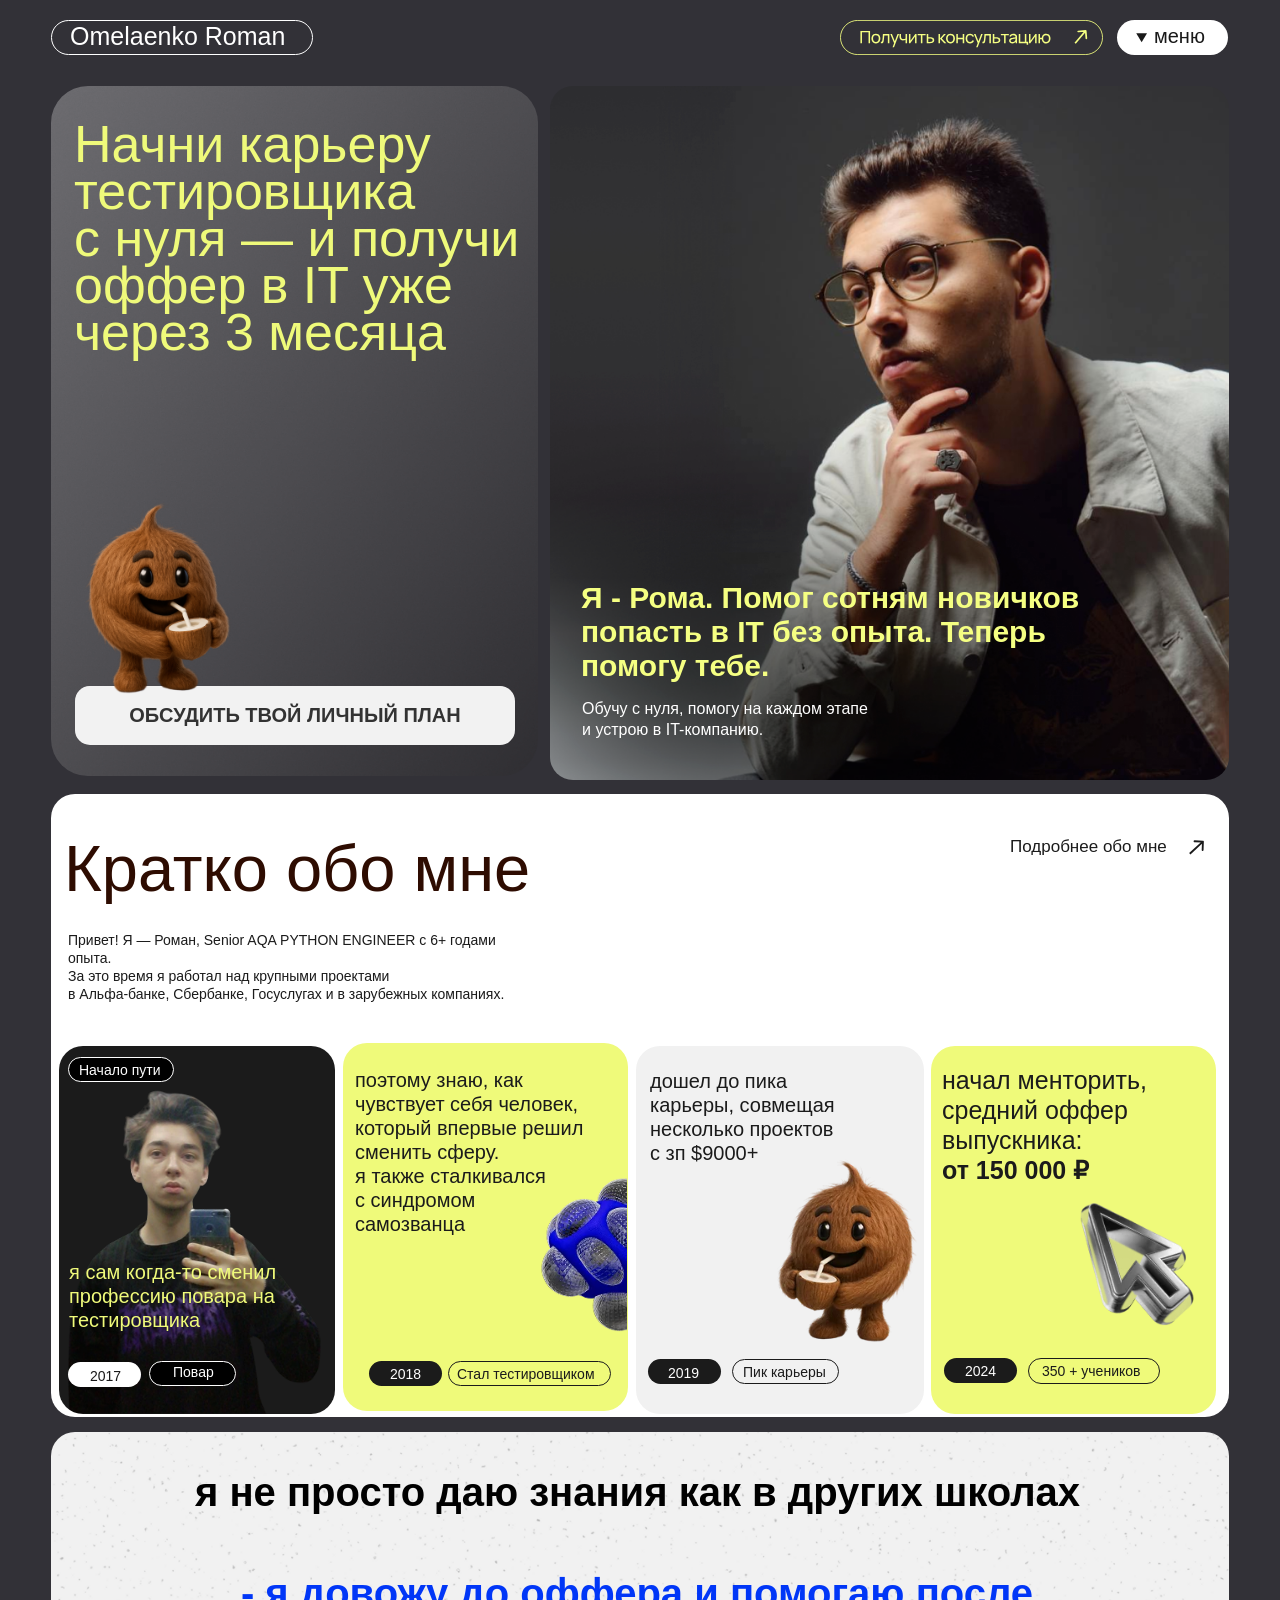
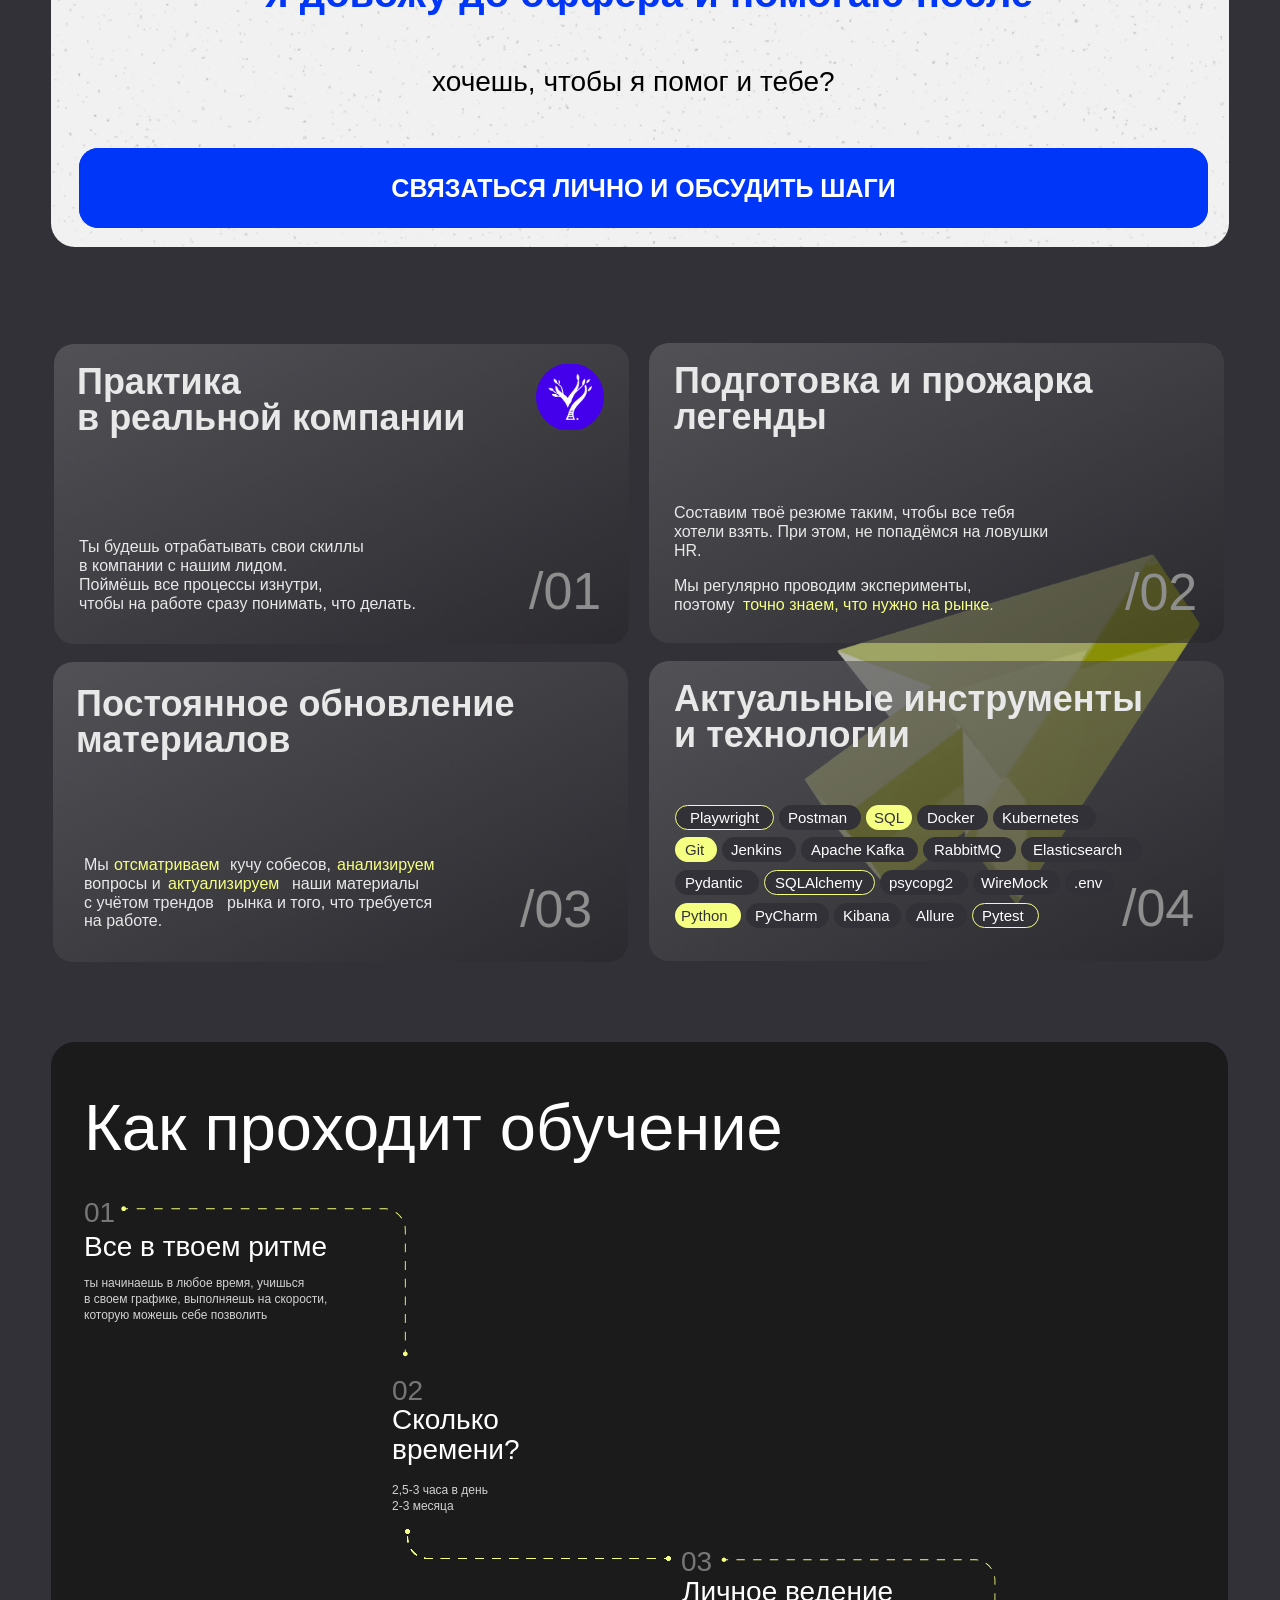
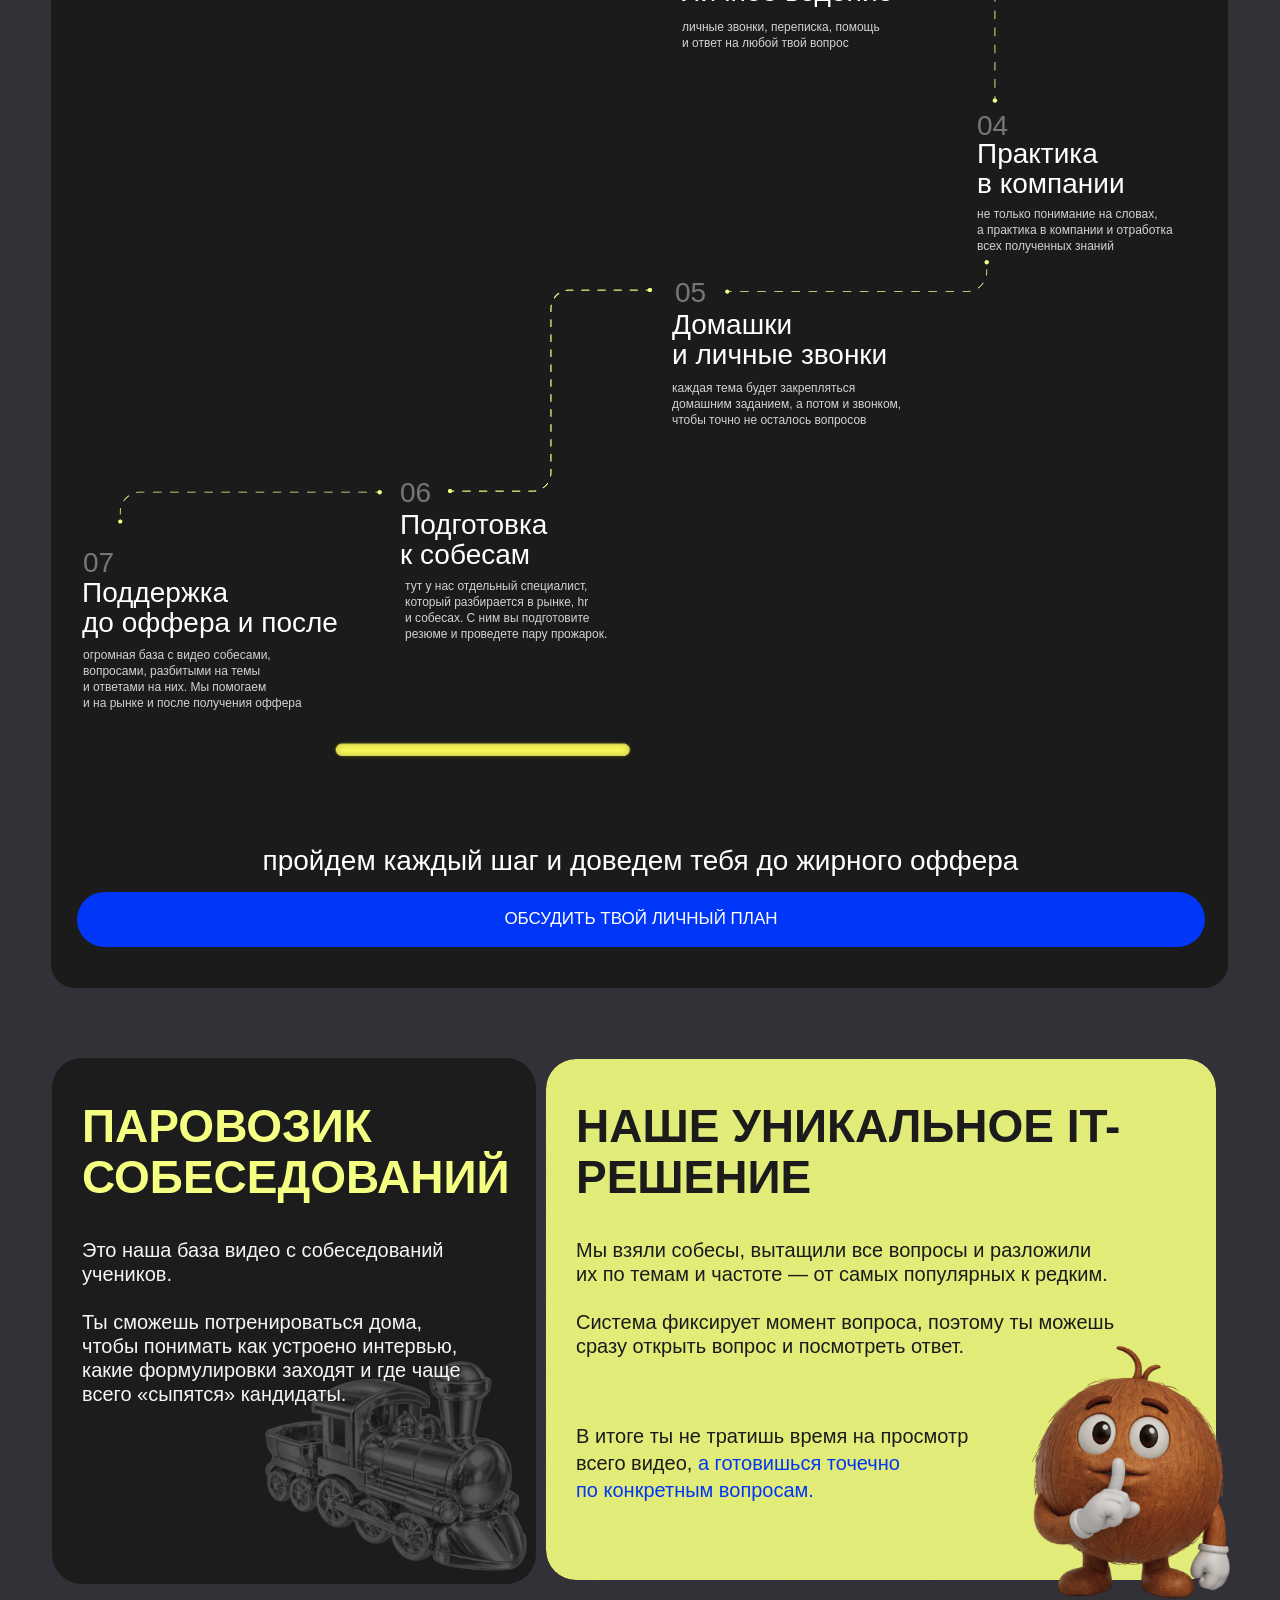
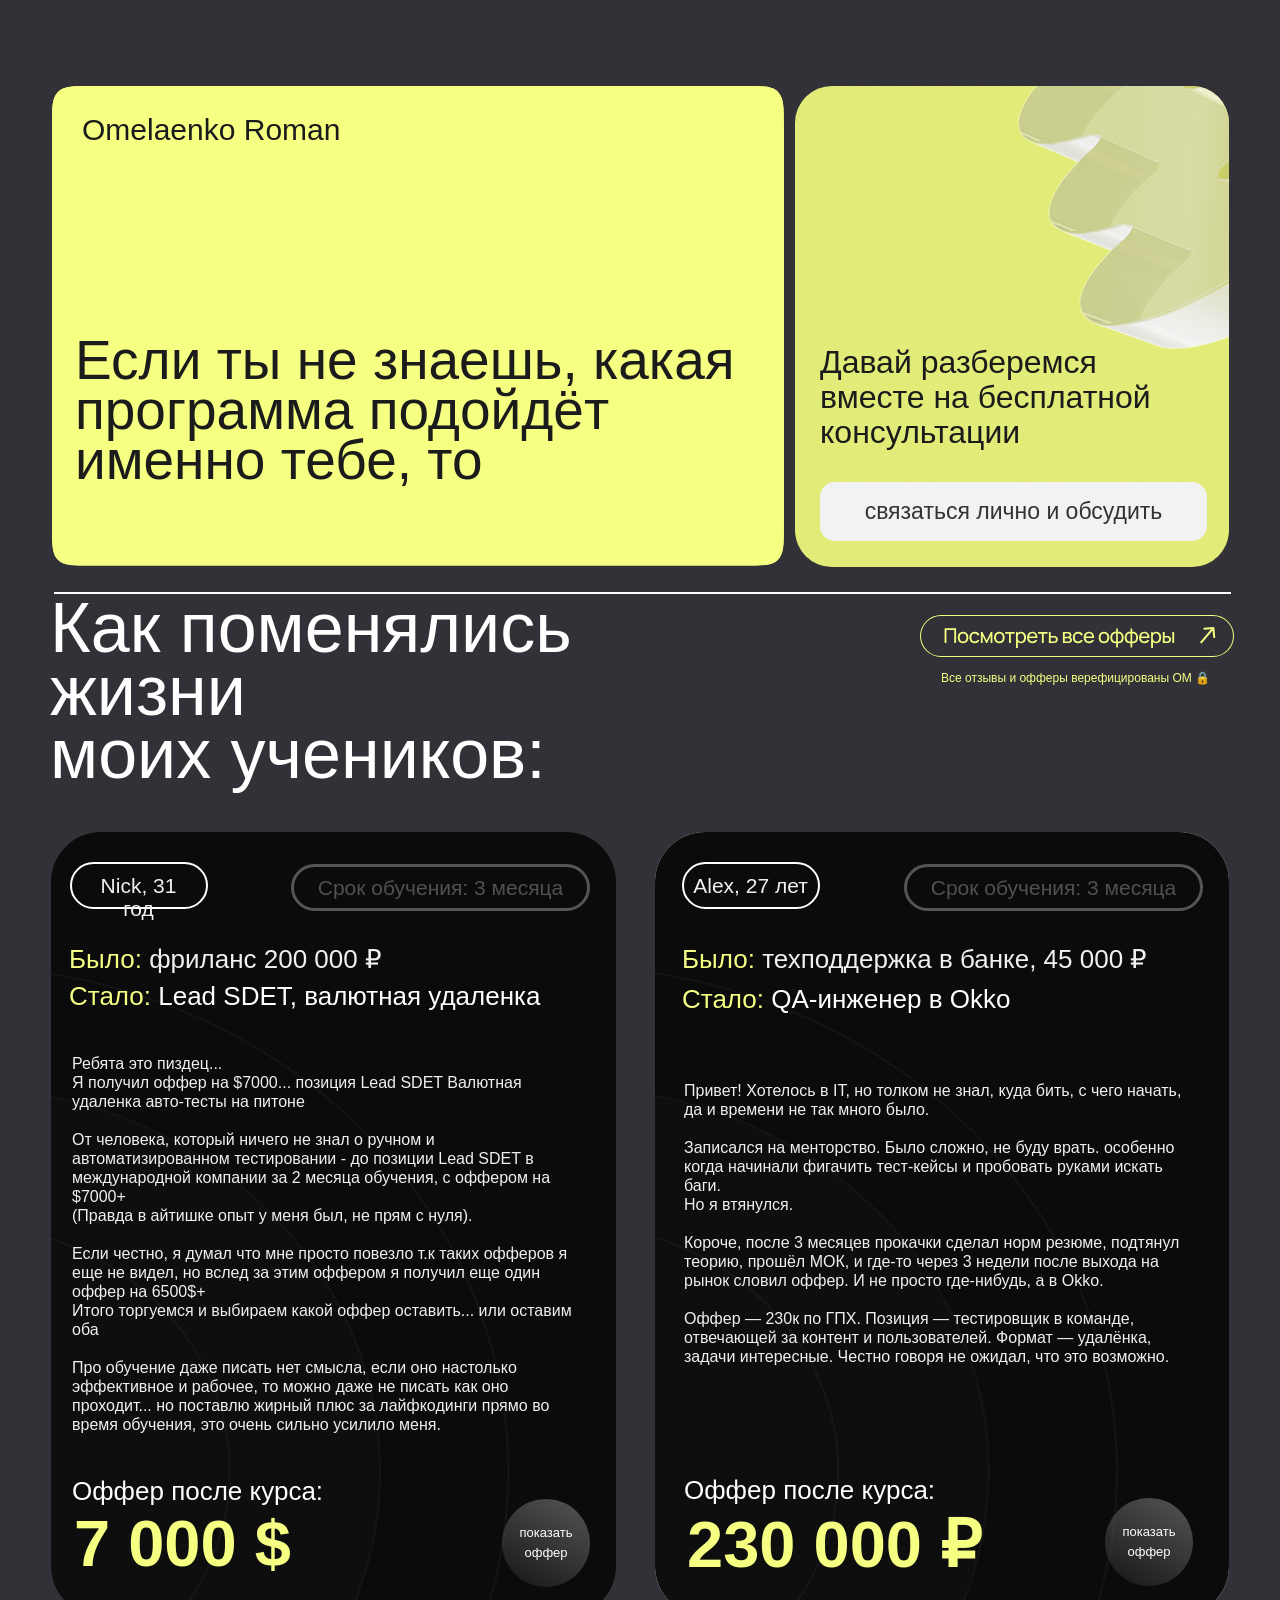
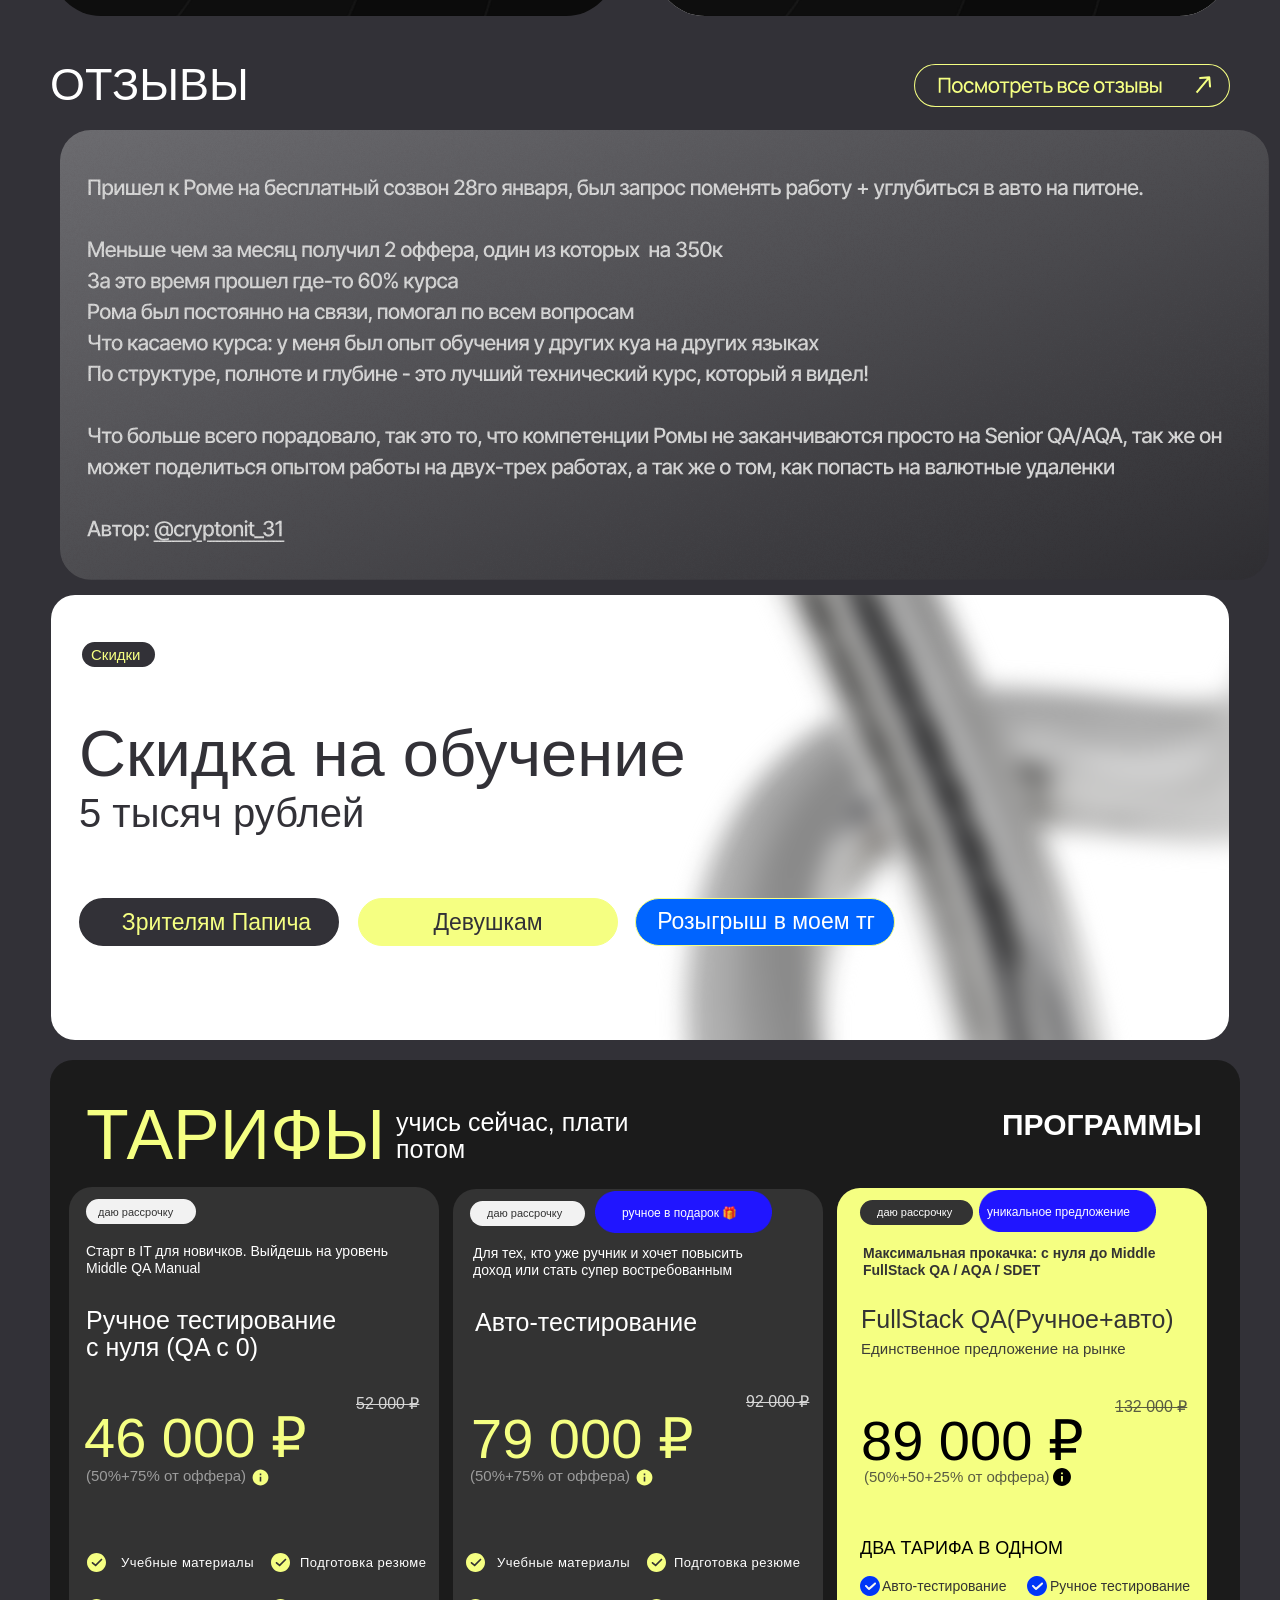
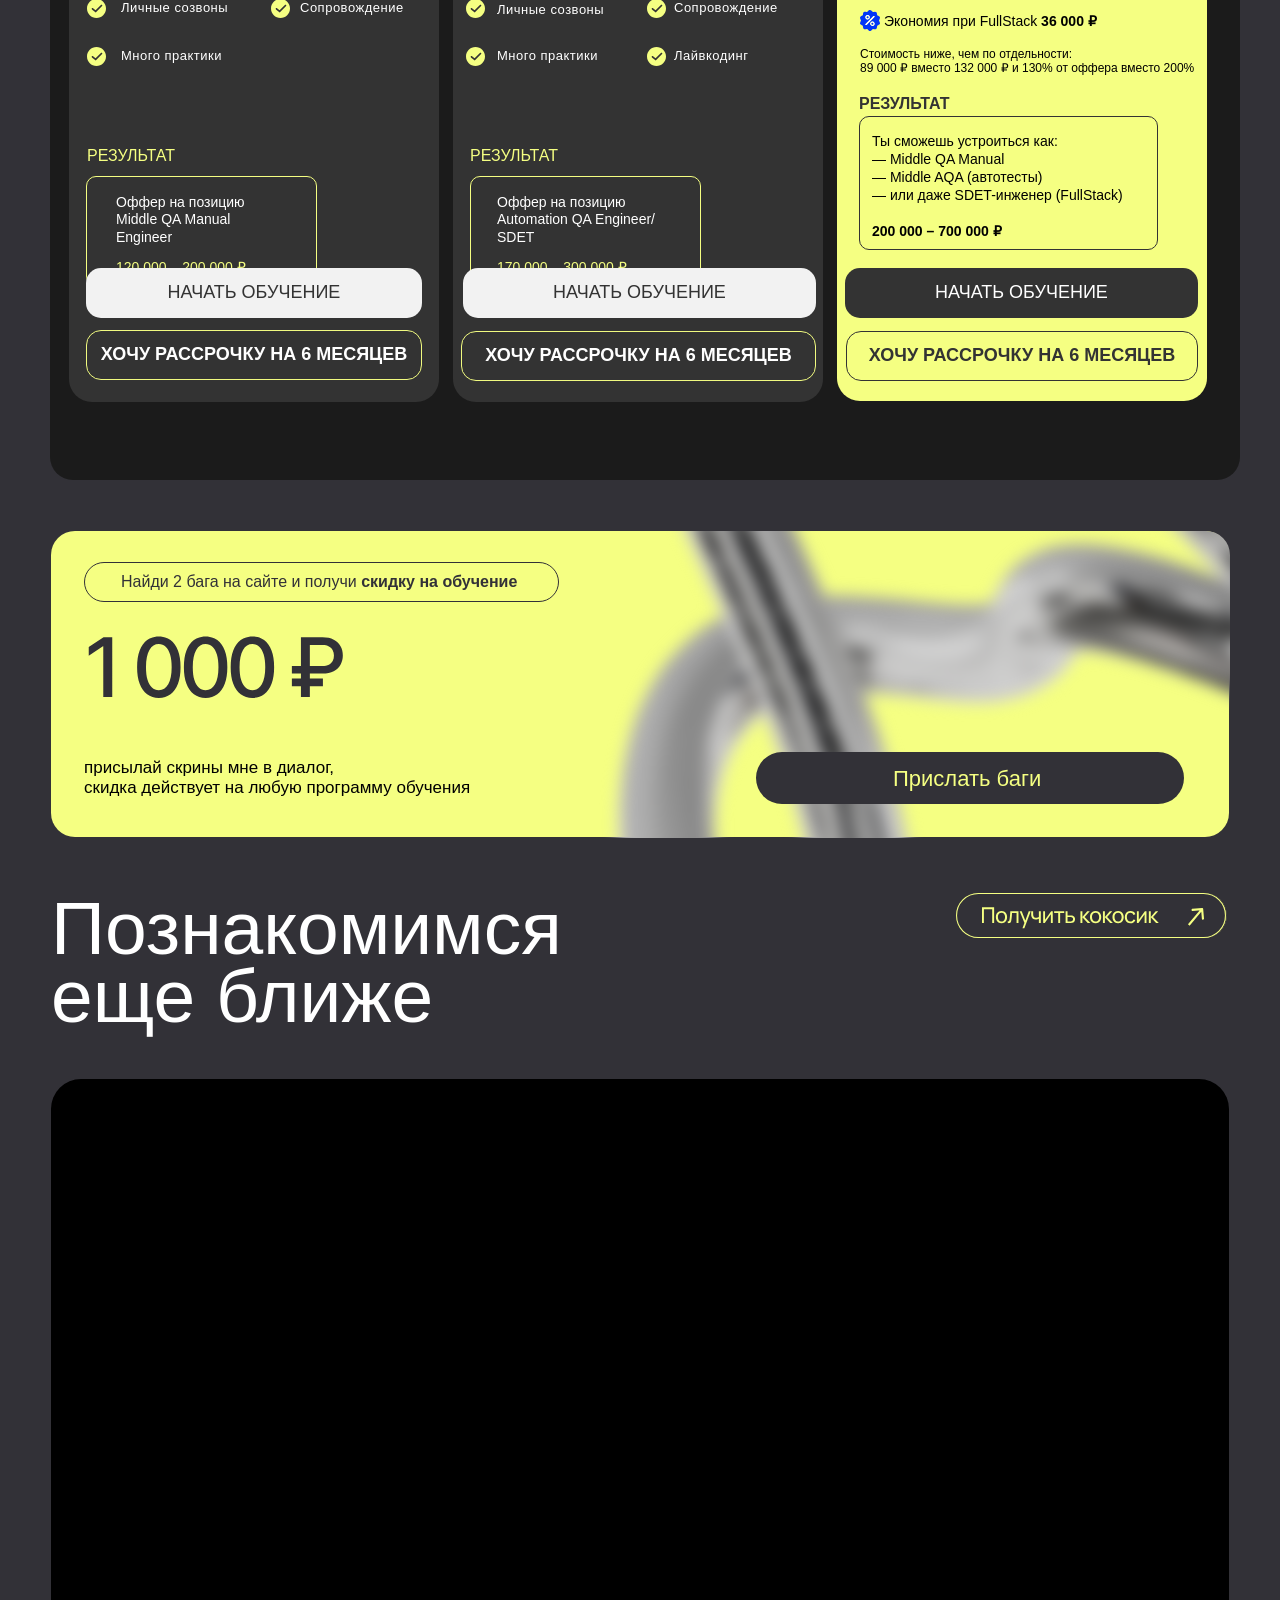
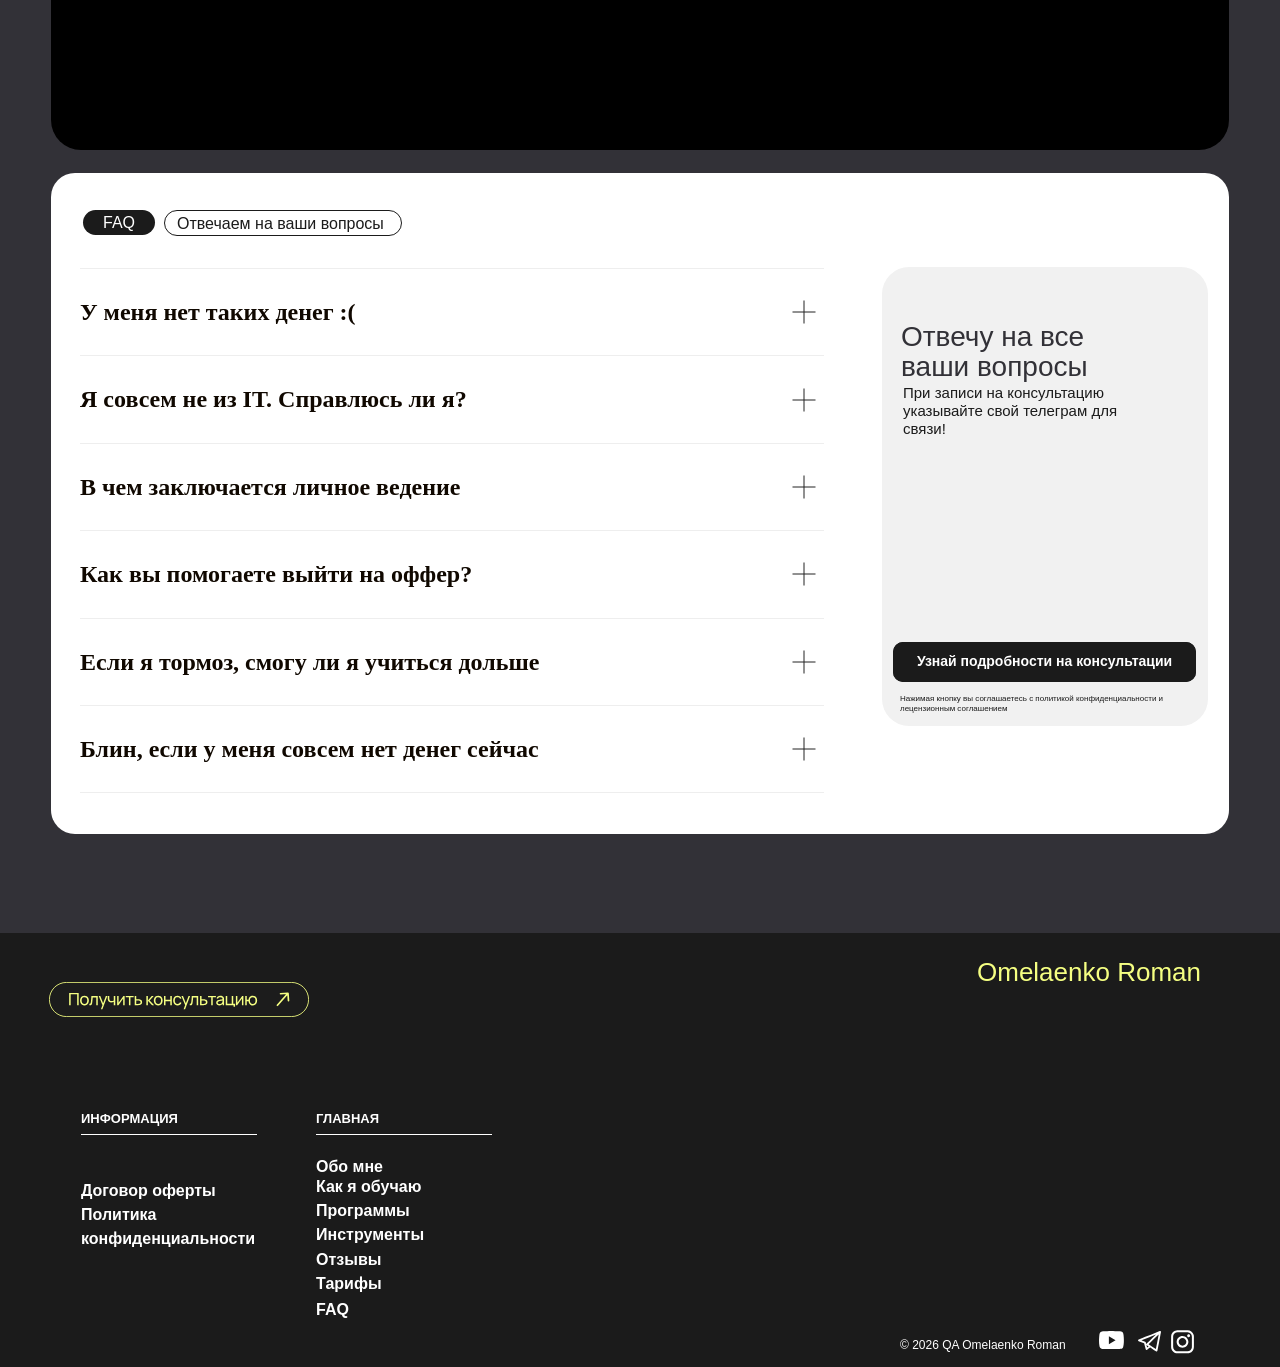
==== commit e253ce56: "fix: sync landing prices with production Keep auto at 79k and fullstack at 89k on main so a later de" ====
--- a/index.html
+++ b/index.html
@@ -1,78 +1,7 @@
 <!DOCTYPE html>
-<html lang="ru"><head><meta http-equiv="Content-Type" content="text/html; charset=UTF-8"><meta name="viewport" content="width=device-width, initial-scale=1.0"> <title>Начни карьеру тестировщика с нуля — и получи оффер в IT уже через 3 месяца</title> <meta name="description" content="Помогу вам освоить новую профессию с нуля · Окажем поддержку в трудоустрой · Записывайтесь · Проекты в портфолио · "> <meta name="keywords" content="qa тестирование обучение тестированию по система обучения и тестирования курсы по тестированию"> <meta property="og:url" content="https://coconutqa.ru"> <meta property="og:title" content="Кокосовый QA — Начни карьеру тестировщика с нуля — и получи оффер в IT уже через 3 месяца"> <meta property="og:description" content="Обучаю тестированию и помогаю с трудоустройством "> <meta property="og:type" content="website"> <meta property="og:image" content="index_files/__2025-08-18__154826.png"> <link rel="canonical" href="https://coconutqa.ru/"> <meta name="format-detection" content="telephone=no"> <link rel="shortcut icon" href="index_files/Frame_86.png" type="image/x-icon"> <link rel="stylesheet" href="index_files/tilda-grid-3.0.min.css" type="text/css" media="all" onerror="this.loaderr=&#39;y&#39;;"> <link rel="stylesheet" href="index_files/tilda-blocks-page56431261.min.css" type="text/css" media="all" onerror="this.loaderr=&#39;y&#39;;"> <link rel="preconnect" href="https://fonts.gstatic.com/"> <link href="index_files/css2" rel="stylesheet"> <link rel="stylesheet" href="index_files/tilda-animation-2.0.min.css" type="text/css" media="all" onerror="this.loaderr=&#39;y&#39;;"> <link rel="stylesheet" href="index_files/tilda-menu-widgeticons-1.0.min.css" type="text/css" media="all" onerror="this.loaderr=&#39;y&#39;;"> <link rel="stylesheet" href="index_files/tilda-zoom-2.0.min.css" type="text/css" media="all" onload="this.media=&#39;all&#39;;" onerror="this.loaderr=&#39;y&#39;;"> <noscript><link rel="stylesheet" href="index_files/tilda-zoom-2.0.min.css" type="text/css" media="all" /></noscript> <link rel="stylesheet" href="index_files/tilda-popup-1.1.min.css" type="text/css" media="all" onload="this.media=&#39;all&#39;;" onerror="this.loaderr=&#39;y&#39;;"> <noscript><link rel="stylesheet" href="index_files/tilda-popup-1.1.min.css" type="text/css" media="all" /></noscript> <link rel="stylesheet" href="index_files/css2(1)" type="text/css"> <script nomodule="" src="index_files/tilda-polyfill-1.0.min.js" charset="utf-8"></script> <script type="text/javascript">function t_onReady(func) {if(document.readyState!='loading') {func();} else {document.addEventListener('DOMContentLoaded',func);}}
+<html><head><meta http-equiv="Content-Type" content="text/html; charset=UTF-8"><meta name="viewport" content="width=device-width, initial-scale=1.0"> <title>Начни карьеру тестировщика с нуля — и получи оффер в IT уже через 3 месяца</title> <meta name="description" content="Помогу вам освоить новую профессию с нуля · Окажем поддержку в трудоустрой · Записывайтесь · Проекты в портфолио · "> <meta name="keywords" content="qa тестирование обучение тестированию по система обучения и тестирования курсы по тестированию"> <meta property="og:url" content="https://coconutqa.ru"> <meta property="og:title" content="Кокосовый QA — Начни карьеру тестировщика с нуля — и получи оффер в IT уже через 3 месяца"> <meta property="og:description" content="Обучаю тестированию и помогаю с трудоустройством "> <meta property="og:type" content="website"> <meta property="og:image" content="index_files/__2025-08-18__154826.png"> <link rel="canonical" href="https://coconutqa.ru/"> <meta name="format-detection" content="telephone=no"> <link rel="shortcut icon" href="index_files/Frame_86.png" type="image/x-icon"> <link rel="stylesheet" href="index_files/tilda-grid-3.0.min.css" type="text/css" media="all" onerror="this.loaderr=&#39;y&#39;;"> <link rel="stylesheet" href="index_files/tilda-blocks-page56431261.min.css" type="text/css" media="all" onerror="this.loaderr=&#39;y&#39;;"> <link rel="preconnect" href="https://fonts.gstatic.com/"> <link href="index_files/css2" rel="stylesheet"> <link rel="stylesheet" href="index_files/tilda-animation-2.0.min.css" type="text/css" media="all" onerror="this.loaderr=&#39;y&#39;;"> <link rel="stylesheet" href="index_files/tilda-menu-widgeticons-1.0.min.css" type="text/css" media="all" onerror="this.loaderr=&#39;y&#39;;"> <link rel="stylesheet" href="index_files/tilda-zoom-2.0.min.css" type="text/css" media="all" onload="this.media=&#39;all&#39;;" onerror="this.loaderr=&#39;y&#39;;"> <noscript><link rel="stylesheet" href="index_files/tilda-zoom-2.0.min.css" type="text/css" media="all" /></noscript> <link rel="stylesheet" href="index_files/tilda-popup-1.1.min.css" type="text/css" media="all" onload="this.media=&#39;all&#39;;" onerror="this.loaderr=&#39;y&#39;;"> <noscript><link rel="stylesheet" href="index_files/tilda-popup-1.1.min.css" type="text/css" media="all" /></noscript> <link rel="stylesheet" href="index_files/css2(1)" type="text/css"> <script nomodule="" src="index_files/tilda-polyfill-1.0.min.js" charset="utf-8"></script> <script type="text/javascript">function t_onReady(func) {if(document.readyState!='loading') {func();} else {document.addEventListener('DOMContentLoaded',func);}}
 function t_onFuncLoad(funcName,okFunc,time) {if(typeof window[funcName]==='function') {okFunc();} else {setTimeout(function() {t_onFuncLoad(funcName,okFunc,time);},(time||100));}}function t396_initialScale(t){var e=document.getElementById("rec"+t);if(e){var i=e.querySelector(".t396__artboard");if(i){window.tn_scale_initial_window_width||(window.tn_scale_initial_window_width=document.documentElement.clientWidth);var a=window.tn_scale_initial_window_width,r=[],n,l=i.getAttribute("data-artboard-screens");if(l){l=l.split(",");for(var o=0;o<l.length;o++)r[o]=parseInt(l[o],10)}else r=[320,480,640,960,1200];for(var o=0;o<r.length;o++){var d=r[o];a>=d&&(n=d)}var _="edit"===window.allrecords.getAttribute("data-tilda-mode"),c="center"===t396_getFieldValue(i,"valign",n,r),s="grid"===t396_getFieldValue(i,"upscale",n,r),w=t396_getFieldValue(i,"height_vh",n,r),g=t396_getFieldValue(i,"height",n,r),u=!!window.opr&&!!window.opr.addons||!!window.opera||-1!==navigator.userAgent.indexOf(" OPR/");if(!_&&c&&!s&&!w&&g&&!u){var h=parseFloat((a/n).toFixed(3)),f=[i,i.querySelector(".t396__carrier"),i.querySelector(".t396__filter")],v=Math.floor(parseInt(g,10)*h)+"px",p;i.style.setProperty("--initial-scale-height",v);for(var o=0;o<f.length;o++)f[o].style.setProperty("height","var(--initial-scale-height)");t396_scaleInitial__getElementsToScale(i).forEach((function(t){t.style.zoom=h}))}}}}function t396_scaleInitial__getElementsToScale(t){return t?Array.prototype.slice.call(t.children).filter((function(t){return t&&(t.classList.contains("t396__elem")||t.classList.contains("t396__group"))})):[]}function t396_getFieldValue(t,e,i,a){var r,n=a[a.length-1];if(!(r=i===n?t.getAttribute("data-artboard-"+e):t.getAttribute("data-artboard-"+e+"-res-"+i)))for(var l=0;l<a.length;l++){var o=a[l];if(!(o<=i)&&(r=o===n?t.getAttribute("data-artboard-"+e):t.getAttribute("data-artboard-"+e+"-res-"+o)))break}return r}window.TN_SCALE_INITIAL_VER="1.0",window.tn_scale_initial_window_width=null;</script> <script src="index_files/jquery-1.10.2.min.js" charset="utf-8" onerror="this.loaderr=&#39;y&#39;;"></script> <script src="index_files/tilda-scripts-3.0.min.js" charset="utf-8" defer="" onerror="this.loaderr=&#39;y&#39;;"></script> <script src="index_files/tilda-blocks-page56431261.min.js" charset="utf-8" async="" onerror="this.loaderr=&#39;y&#39;;"></script> <script src="index_files/tilda-lazyload-1.0.min.js" charset="utf-8" async="" onerror="this.loaderr=&#39;y&#39;;"></script> <script src="index_files/tilda-animation-2.0.min.js" charset="utf-8" async="" onerror="this.loaderr=&#39;y&#39;;"></script> <script src="index_files/tilda-zero-1.1.min.js" charset="utf-8" async="" onerror="this.loaderr=&#39;y&#39;;"></script> <script src="index_files/tilda-menu-1.0.min.js" charset="utf-8" async="" onerror="this.loaderr=&#39;y&#39;;"></script> <script src="index_files/tilda-menu-widgeticons-1.0.min.js" charset="utf-8" async="" onerror="this.loaderr=&#39;y&#39;;"></script> <script src="index_files/tilda-zoom-2.0.min.js" charset="utf-8" async="" onerror="this.loaderr=&#39;y&#39;;"></script> <script src="index_files/tilda-video-1.0.min.js" charset="utf-8" async="" onerror="this.loaderr=&#39;y&#39;;"></script> <script src="index_files/hammer.min.js" charset="utf-8" async="" onerror="this.loaderr=&#39;y&#39;;"></script> <script src="index_files/tilda-slider-1.0.min.js" charset="utf-8" async="" onerror="this.loaderr=&#39;y&#39;;"></script> <script src="index_files/tilda-popup-1.0.min.js" charset="utf-8" async="" onerror="this.loaderr=&#39;y&#39;;"></script> <script src="index_files/tilda-animation-sbs-1.0.min.js" charset="utf-8" async="" onerror="this.loaderr=&#39;y&#39;;"></script> <script src="index_files/tilda-zero-scale-1.0.min.js" charset="utf-8" async="" onerror="this.loaderr=&#39;y&#39;;"></script> <script src="index_files/tilda-zero-video-1.0.min.js" charset="utf-8" async="" onerror="this.loaderr=&#39;y&#39;;"></script> <script src="index_files/tilda-skiplink-1.0.min.js" charset="utf-8" async="" onerror="this.loaderr=&#39;y&#39;;"></script> <!-- nominify begin --><script src="index_files/mods.min.js"></script><!-- nominify end --><script type="text/javascript">(function() {if((/bot|google|yandex|baidu|bing|msn|duckduckbot|teoma|slurp|crawler|spider|robot|crawling|facebook/i.test(navigator.userAgent))===false&&typeof(sessionStorage)!='undefined'&&sessionStorage.getItem('visited')!=='y'&&document.visibilityState){var style=document.createElement('style');style.type='text/css';style.innerHTML='@media screen and (min-width: 980px) {.t-records {opacity: 0;}.t-records_animated {-webkit-transition: opacity ease-in-out .2s;-moz-transition: opacity ease-in-out .2s;-o-transition: opacity ease-in-out .2s;transition: opacity ease-in-out .2s;}.t-records.t-records_visible {opacity: 1;}}';document.getElementsByTagName('head')[0].appendChild(style);function t_setvisRecs(){var alr=document.querySelectorAll('.t-records');Array.prototype.forEach.call(alr,function(el) {el.classList.add("t-records_animated");});setTimeout(function() {Array.prototype.forEach.call(alr,function(el) {el.classList.add("t-records_visible");});sessionStorage.setItem("visited","y");},400);}
-document.addEventListener('DOMContentLoaded',t_setvisRecs);}})();</script><style id="js-sbs-anim-trigger-styles">.js-sbs-anim-trigger_click { cursor: pointer; }</style><style type="text/css">div.t-records {opacity: 1;}</style><link rel="stylesheet" href="index_files/face-page-fixes.css?v=20260907c"><link rel="stylesheet" href="index_files/tilda-inline.min.css"><link rel="stylesheet" href="index_files/coconut-motion.css?v=1"><link rel="stylesheet" href="index_files/coconut-sections.css?v=1"></head> <body class="t-body" style="margin: 0px;"> <!--allrecords--> <div id="allrecords" class="t-records" data-hook="blocks-collection-content-node" data-tilda-lazy="yes"> <header class="cq-header cq-shell">
-  <a class="cq-brand" href="#" aria-label="Кокосовый QA — главная"><span class="cq-brand-mark">c<span>°</span></span><span>кокосовый <b>QA</b><small>by Roman Omelaenko</small></span></a>
-  <nav class="cq-nav" aria-label="Основная навигация"><a href="#about">Обо мне</a><a href="#how">Как учимся</a><a href="#tarif">Тарифы</a></nav>
-  <a class="cq-login" href="https://www.coconutschool.ru/login">Войти в школу <span>↗</span></a>
-  <a class="cq-menu" href="#menuopen" aria-label="Открыть меню">Меню <span>≡</span></a>
-</header>
-<section class="cq-hero cq-shell" aria-labelledby="cq-title">
-  <div class="cq-intro">
-    <p class="cq-eyebrow"><span></span> ЛИЧНОЕ МЕНТОРСТВО · QA / AQA</p>
-    <h1 id="cq-title">Твой новый<br>старт <em>в IT.</em><span class="cq-title-tail">С нуля — до первого оффера.</span></h1>
-    <p class="cq-lead">Освой тестирование за 3 месяца.<br>С практикой, поддержкой и человеком,<br class="cq-desktop"> который уже прошёл этот путь.</p>
-    <a class="cq-button cq-primary" href="https://t.me/coconut_Qa">Обсудить мой план <span>↗</span></a>
-    <div class="cq-hero-bottom"><p>Не просто курс.<br><strong>Твой проводник в профессию.</strong></p><a href="#how" class="cq-scroll" aria-label="Как проходит обучение">↓</a></div>
-  </div>
-  <div class="cq-visual">
-    <div class="cq-portrait"><img src="index_files/Frame_1238.png" width="822" height="825" alt="Роман Омелаенко — ментор по тестированию" fetchpriority="high"><div class="cq-portrait-caption"><span>ТВОЙ МЕНТОР</span><h2>Рома Омелаенко <i>↗</i></h2><p>Senior AQA Python Engineer · 6+ лет в IT</p></div></div>
-    <div class="cq-note"><span class="cq-note-icon">↗</span><div><strong>350+</strong><span>учеников на новом пути</span></div></div>
-    <div class="cq-mascot" aria-hidden="true"><div class="cq-orbit"></div><img src="index_files/b5ca3b5d-0f7a-4dcb-9.png" width="1001" height="1001" alt=""><span class="cq-sticker">IT'S YOUR TIME ✳</span></div>
-    <div class="cq-code" aria-hidden="true"><span>career.test.py</span><code><b>assert</b> you.can_do_it <i>✓</i></code></div>
-  </div>
-</section>
-<div class="cq-stack cq-shell" aria-label="Инструменты, которые ты освоишь"><span class="cq-stack-label">ТВОЙ БУДУЩИЙ СТЕК</span><div class="cq-stack-list"><span>Python</span><i>✳</i><span>Postman</span><i>✳</i><span>SQL</span><i>✳</i><span>Playwright</span><i>✳</i><span>Docker</span><i>✳</i><span>Git</span></div></div>
-
-<!-- Rest of the page: deliberately isolated from the approved cq-* first screen. -->
-<main class="cr-page" id="cr-content">
-<section class="cr-section cr-shell" id="about">
-  <div class="cr-heading" data-cr-reveal><p class="cr-label">01 / ДАВАЙ ЗНАКОМИТЬСЯ</p><div><h2>Я тоже когда-то<br>начинал <em>с нуля.</em></h2><p>От кухни ресторана до крупных IT-проектов.<br>Поэтому я знаю, каково это — менять профессию.</p></div></div>
-  <div class="cr-about-grid">
-    <article class="cr-about-note" data-cr-reveal><span class="cr-asterisk" aria-hidden="true">✳</span><h3>Привет, я Рома.</h3><p>Senior AQA Python Engineer с 6+ годами опыта. Работал над проектами в Альфа-банке, Сбербанке, Госуслугах и зарубежных компаниях.</p><p>Прошёл через смену сферы и синдром самозванца. Теперь помогаю пройти этот путь тебе.</p><a class="cr-button cr-outline" href="https://thankful-candy-c57.notion.site/23094f774aab80a6a895dfbb034a5df8">Моя история<span aria-hidden="true">↗</span></a></article>
-    <div class="cr-timeline" data-cr-reveal><article><time>2017</time><div><span>НАЧАЛО ПУТИ</span><h3>Повар. И мысль: «А что дальше?»</h3><p>Решение сменить профессию и попробовать себя в IT.</p></div></article><article><time>2018</time><div><span>ПЕРВАЯ ПЕРЕМЕНА</span><h3>Стал тестировщиком</h3><p>Новая сфера, первые задачи и тот самый синдром самозванца.</p></div></article><article><time>2019</time><div><span>РОСТ В ПРОФЕССИИ</span><h3>Несколько проектов. $9 000+</h3><p>Дошёл до пика карьеры, совмещая работу над проектами.</p></div></article><article><time>2024</time><div><span>ОПЫТ, КОТОРЫМ ДЕЛЮСЬ</span><h3>Менторство и 350+ учеников</h3><p>Средний оффер выпускника — от 150 000 ₽.</p></div></article></div>
-  </div>
-  <div class="cr-manifesto" data-cr-reveal><span aria-hidden="true">↳</span><p>Я не просто даю знания.<br><em>Я рядом до оффера — и после.</em></p><a class="cr-round" href="https://t.me/coconut_Qa" aria-label="Связаться лично и обсудить шаги">↗</a></div>
-</section>
-<section class="cr-section cr-shell" id="how">
-  <div class="cr-heading" data-cr-reveal><p class="cr-label">02 / КАК МЫ УЧИМСЯ</p><div><h2>Большая перемена.<br><em>Понятные шаги.</em></h2><p>Всё обучение построено так, чтобы ты двигался<br>к первой работе в IT и не чувствовал себя один.</p></div></div>
-  <div class="cr-learning"><aside class="cr-learning-aside"><span class="cr-pill">ТВОЙ МАРШРУТ</span><div class="cr-route-number">0 <span>→</span> QA</div><p>От первого вопроса<br>до первого рабочего дня.</p><div class="cr-learning-stat"><strong>2–3</strong><span>месяца обучения<br>в твоём темпе</span></div><a class="cr-button " href="https://t.me/coconut_Qa">Обсудить мой план<span aria-hidden="true">↗</span></a></aside><div class="cr-steps"><article class="cr-step" data-cr-reveal><span class="cr-step-num">01</span><div><h3>В твоём ритме</h3><p>Начинаешь в любое время. Учишься в своём графике и двигаешься со скоростью, которую можешь себе позволить.</p></div><span class="cr-step-arrow" aria-hidden="true">↗</span></article><article class="cr-step" data-cr-reveal><span class="cr-step-num">02</span><div><h3>Время на новый навык</h3><p>Ориентир — 2,5–3 часа в день и 2–3 месяца обучения. Не гонка: важнее разобраться в каждой теме.</p></div><span class="cr-step-arrow" aria-hidden="true">↗</span></article><article class="cr-step" data-cr-reveal><span class="cr-step-num">03</span><div><h3>Личное ведение</h3><p>Переписка, личные звонки и помощь в моменте. Есть вопрос — есть человек, которому его можно задать.</p></div><span class="cr-step-arrow" aria-hidden="true">↗</span></article><article class="cr-step" data-cr-reveal><span class="cr-step-num">04</span><div><h3>Практика в компании</h3><p>Отрабатываешь навыки с лидом и знакомишься с процессами изнутри. Чтобы понимать, что делать на работе.</p></div><span class="cr-step-arrow" aria-hidden="true">↗</span></article><article class="cr-step" data-cr-reveal><span class="cr-step-num">05</span><div><h3>Домашки и созвоны</h3><p>Закрепляешь каждую тему заданием. На звонке разбираем ошибки и вопросы, которые остались.</p></div><span class="cr-step-arrow" aria-hidden="true">↗</span></article><article class="cr-step" data-cr-reveal><span class="cr-step-num">06</span><div><h3>Подготовка к собеседованиям</h3><p>Вместе со специалистом по найму готовишь резюме, проходишь пробные интервью и разбираешь ответы.</p></div><span class="cr-step-arrow" aria-hidden="true">↗</span></article><article class="cr-step" data-cr-reveal><span class="cr-step-num">07</span><div><h3>Поддержка до оффера и после</h3><p>База видео собеседований, вопросы по темам и помощь на рынке. Остаёмся на связи после выхода на работу.</p></div><span class="cr-step-arrow" aria-hidden="true">↗</span></article></div></div>
-</section>
-<section class="cr-section cr-shell" id="instrument">
-  <div class="cr-heading" data-cr-reveal><p class="cr-label">03 / БЛИЖЕ К РЕАЛЬНОЙ РАБОТЕ</p><div><h2>Навыки, которые<br><em>будут в деле.</em></h2><p>Практика, актуальные инструменты и подготовка<br>к задачам, которые ждут тебя в компании.</p></div></div>
-  <div class="cr-tools-grid">
-    <article class="cr-toolbox" data-cr-reveal><div class="cr-card-top"><span>01 / ИНСТРУМЕНТЫ</span><span aria-hidden="true">⌘</span></div><h3>Твой рабочий набор</h3><p>От первого API-запроса до автотестов на Python.</p><div class="cr-tech-cloud"><span>Python</span><span>Postman</span><span>SQL</span><span>Playwright</span><span>Docker</span><span>Git</span><span>Pytest</span><span>Allure</span><span>Jenkins</span><span>RabbitMQ</span><span>Apache Kafka</span><span>Kubernetes</span><span>PyCharm</span><span>Kibana</span><span>Pydantic</span><span>psycopg2</span><span>SQLAlchemy</span><span>Elasticsearch</span><span>WireMock</span><span>.env</span></div></article>
-    <article class="cr-toolcard" data-cr-reveal><div class="cr-card-top"><span>02 / КАРЬЕРА</span><span aria-hidden="true">↗</span></div><h3>Резюме и подготовка<br>к интервью</h3><p>Разбираем твой профессиональный рассказ, готовим резюме и тренируем ответы на вопросы HR.</p><div class="cr-mini-terminal" aria-hidden="true"><span>interview.checklist</span><code>✓ резюме<br>✓ пробное интервью<br>✓ разбор обратной связи</code></div></article>
-    <article class="cr-toolcard" data-cr-reveal><div class="cr-card-top"><span>03 / ПРАКТИКА</span><span aria-hidden="true">↔</span></div><h3>Внутри настоящей<br>команды</h3><p>Работаешь с лидом, отрабатываешь навыки и узнаёшь процессы компании изнутри.</p></article>
-    <article class="cr-toolcard cr-tool-update" data-cr-reveal><div class="cr-card-top"><span>04 / АКТУАЛЬНОСТЬ</span><span aria-hidden="true">↻</span></div><h3>Материалы<br>не стоят на месте</h3><p>Смотрим собеседования, анализируем вопросы и обновляем программу с учётом рынка.</p></article>
-  </div>
-  <article class="cr-interview" data-cr-reveal><div><span class="cr-label">ПАРОВОЗИК СОБЕСЕДОВАНИЙ</span><h3>Готовься точечно.<br><em>Без часов перемотки.</em></h3><p>Мы взяли видео собеседований учеников, вытащили вопросы и разложили их по темам и частоте — от самых популярных к редким.</p><p>Система сохраняет момент вопроса. Сразу открываешь нужное место и смотришь ответ.</p></div><div class="cr-interview-flow" aria-label="Как устроена база собеседований"><div><span>01</span><strong>Видео собеседований</strong><small>Реальные интервью учеников</small></div><i aria-hidden="true">↓</i><div><span>02</span><strong>Вопросы по темам</strong><small>От популярных к редким</small></div><i aria-hidden="true">↓</i><div><span>03</span><strong>Сразу к ответу</strong><small>Переход к нужному моменту видео</small></div></div></article>
-</section>
-<section class="cr-section cr-shell" id="programs">
-  <div class="cr-consult" data-cr-reveal><div><span class="cr-label">ТВОЙ СЛЕДУЮЩИЙ ШАГ</span><h2>Не знаешь,<br>с чего начать?</h2><p>Разберёмся на бесплатной консультации.<br>Обсудим твой опыт, цели и подходящую программу.</p><a class="cr-button cr-dark" href="https://t.me/coconut_Qa">Подобрать программу<span aria-hidden="true">↗</span></a></div><div class="cr-consult-visual" aria-hidden="true"><span class="cr-consult-ring"></span><img src="index_files/b5ca3b5d-0f7a-4dcb-9.png" alt="" width="1001" height="1001" loading="lazy"><span class="cr-consult-sticker">ДАВАЙ РАЗБЕРЁМСЯ ↗</span></div></div>
-</section>
-<section class="cr-section cr-shell" id="commit">
- <div class="cr-heading" data-cr-reveal><p class="cr-label">04 / ИСТОРИИ УЧЕНИКОВ</p><div><h2>У каждого свой путь.<br><em>Вот что было дальше.</em></h2><a class="cr-text-link" href="https://t.me/coconut_offers">Все офферы в Telegram <span>↗</span></a></div></div>
- <div class="cr-stories">
-  <article class="cr-story" data-cr-reveal><div class="cr-story-top"><span class="cr-avatar">A</span><div><h3>Alex, 27 лет</h3><p>3 месяца обучения</p></div><span class="cr-pill">QA MANUAL</span></div><div class="cr-story-salary">230 000 <span>₽</span><small>оффер в Okko</small></div><div class="cr-before-after"><div><span>БЫЛО</span><p>Техподдержка в банке<br>45 000 ₽</p></div><b aria-hidden="true">→</b><div><span>СТАЛО</span><p>QA-инженер в Okko<br>Удалённая работа</p></div></div><blockquote>«Было сложно, не буду врать. Но я втянулся. И где-то через 3 недели после выхода на рынок словил оффер».</blockquote><details class="cr-story-detail"><summary>Читать историю целиком <span>+</span></summary><p>Привет! Хотелось в IT, но толком не знал, куда бить, с чего начать, да и времени не так много было. Записался на менторство. Было сложно, не буду врать. особенно когда начинали фигачить тест-кейсы и пробовать руками искать баги. Но я втянулся. Короче, после 3 месяцев прокачки сделал норм резюме, подтянул теорию, прошёл МОК, и где-то через 3 недели после выхода на рынок словил оффер. И не просто где-нибудь, а в Okko. Оффер — 230к по ГПХ. Позиция — тестировщик в команде, отвечающей за контент и пользователей. Формат — удалёнка, задачи интересные. Честно говоря не ожидал, что это возможно.</p></details><a class="cr-button cr-outline" href="index_files/image_2025-07-29_18-.png" data-cr-image>Посмотреть оффер <span>↗</span></a></article>
-  <article class="cr-story cr-story-lime" data-cr-reveal><div class="cr-story-top"><span class="cr-avatar">N</span><div><h3>Nick, 31 год</h3><p>С опытом в IT до обучения</p></div><span class="cr-pill">AQA / SDET</span></div><div class="cr-story-salary">7 000 <span>$</span><small>оффер в международной компании</small></div><div class="cr-before-after"><div><span>БЫЛО</span><p>Фриланс<br>200 000 ₽</p></div><b aria-hidden="true">→</b><div><span>СТАЛО</span><p>Lead SDET<br>Валютная удалёнка</p></div></div><blockquote>«Поставлю жирный плюс за лайфкодинги прямо во время обучения — это очень сильно усилило меня».</blockquote><details class="cr-story-detail"><summary>Читать историю целиком <span>+</span></summary><p>Ребята это пиздец... Я получил оффер на $7000... позиция Lead SDET Валютная удаленка авто-тесты на питоне От человека, который ничего не знал о ручном и автоматизированном тестировании - до позиции Lead SDET в международной компании за 2 месяца обучения, с оффером на $7000+ (Правда в айтишке опыт у меня был, не прям с нуля). Если честно, я думал что мне просто повезло т.к таких офферов я еще не видел, но вслед за этим оффером я получил еще один оффер на 6500$+ Итого торгуемся и выбираем какой оффер оставить... или оставим оба Про обучение даже писать нет смысла, если оно настолько эффективное и рабочее, то можно даже не писать как оно проходит... но поставлю жирный плюс за лайфкодинги прямо во время обучения, это очень сильно усилило меня.</p></details><a class="cr-button cr-dark" href="index_files/__2025-06-25__190656.png" data-cr-image>Посмотреть офферы <span>↗</span></a></article>
- </div>
- <div class="cr-review-heading"><div><span class="cr-label">БЕЗ ПЕРЕСКАЗОВ</span><h3>Слово ученикам</h3></div><div class="cr-review-controls"><button type="button" data-cr-slide="-1" aria-label="Предыдущие отзывы">←</button><button type="button" data-cr-slide="1" aria-label="Следующие отзывы">→</button></div></div>
- <div class="cr-reviews" tabindex="0" role="region" aria-label="Галерея отзывов. Листайте горизонтально"><a class="cr-review-image" href="index_files/Frame_1242.svg" data-cr-image aria-label="Открыть отзыв ученика 1"><img src="index_files/Frame_1242.svg" alt="Отзыв ученика 1 — оригинал переписки" loading="lazy" width="360" height="460"><span>Отзыв 01 <b>↗</b></span></a><a class="cr-review-image" href="index_files/Frame_1243.svg" data-cr-image aria-label="Открыть отзыв ученика 2"><img src="index_files/Frame_1243.svg" alt="Отзыв ученика 2 — оригинал переписки" loading="lazy" width="360" height="460"><span>Отзыв 02 <b>↗</b></span></a><a class="cr-review-image" href="index_files/Frame_1245.svg" data-cr-image aria-label="Открыть отзыв ученика 3"><img src="index_files/Frame_1245.svg" alt="Отзыв ученика 3 — оригинал переписки" loading="lazy" width="360" height="460"><span>Отзыв 03 <b>↗</b></span></a><a class="cr-review-image" href="index_files/Frame_1244.svg" data-cr-image aria-label="Открыть отзыв ученика 4"><img src="index_files/Frame_1244.svg" alt="Отзыв ученика 4 — оригинал переписки" loading="lazy" width="360" height="460"><span>Отзыв 04 <b>↗</b></span></a><a class="cr-review-image" href="index_files/Frame_1246.svg" data-cr-image aria-label="Открыть отзыв ученика 5"><img src="index_files/Frame_1246.svg" alt="Отзыв ученика 5 — оригинал переписки" loading="lazy" width="360" height="460"><span>Отзыв 05 <b>↗</b></span></a><a class="cr-review-image" href="index_files/Frame_1247.svg" data-cr-image aria-label="Открыть отзыв ученика 6"><img src="index_files/Frame_1247.svg" alt="Отзыв ученика 6 — оригинал переписки" loading="lazy" width="360" height="460"><span>Отзыв 06 <b>↗</b></span></a><a class="cr-review-image" href="index_files/Frame_1206_4.svg" data-cr-image aria-label="Открыть отзыв ученика 7"><img src="index_files/Frame_1206_4.svg" alt="Отзыв ученика 7 — оригинал переписки" loading="lazy" width="360" height="460"><span>Отзыв 07 <b>↗</b></span></a><a class="cr-review-image" href="index_files/Frame_1207_3.svg" data-cr-image aria-label="Открыть отзыв ученика 8"><img src="index_files/Frame_1207_3.svg" alt="Отзыв ученика 8 — оригинал переписки" loading="lazy" width="360" height="460"><span>Отзыв 08 <b>↗</b></span></a><a class="cr-review-image" href="index_files/Frame_1209_4.svg" data-cr-image aria-label="Открыть отзыв ученика 9"><img src="index_files/Frame_1209_4.svg" alt="Отзыв ученика 9 — оригинал переписки" loading="lazy" width="360" height="460"><span>Отзыв 09 <b>↗</b></span></a><a class="cr-review-image" href="index_files/Frame_1212_4.svg" data-cr-image aria-label="Открыть отзыв ученика 10"><img src="index_files/Frame_1212_4.svg" alt="Отзыв ученика 10 — оригинал переписки" loading="lazy" width="360" height="460"><span>Отзыв 10 <b>↗</b></span></a><a class="cr-review-image" href="index_files/Frame_1213_3.svg" data-cr-image aria-label="Открыть отзыв ученика 11"><img src="index_files/Frame_1213_3.svg" alt="Отзыв ученика 11 — оригинал переписки" loading="lazy" width="360" height="460"><span>Отзыв 11 <b>↗</b></span></a><a class="cr-review-image" href="index_files/Frame_1248.svg" data-cr-image aria-label="Открыть отзыв ученика 12"><img src="index_files/Frame_1248.svg" alt="Отзыв ученика 12 — оригинал переписки" loading="lazy" width="360" height="460"><span>Отзыв 12 <b>↗</b></span></a><a class="cr-review-image" href="index_files/Frame_1249.svg" data-cr-image aria-label="Открыть отзыв ученика 13"><img src="index_files/Frame_1249.svg" alt="Отзыв ученика 13 — оригинал переписки" loading="lazy" width="360" height="460"><span>Отзыв 13 <b>↗</b></span></a><a class="cr-review-image" href="index_files/Frame_1250.svg" data-cr-image aria-label="Открыть отзыв ученика 14"><img src="index_files/Frame_1250.svg" alt="Отзыв ученика 14 — оригинал переписки" loading="lazy" width="360" height="460"><span>Отзыв 14 <b>↗</b></span></a><a class="cr-review-image" href="index_files/Frame_1251.svg" data-cr-image aria-label="Открыть отзыв ученика 15"><img src="index_files/Frame_1251.svg" alt="Отзыв ученика 15 — оригинал переписки" loading="lazy" width="360" height="460"><span>Отзыв 15 <b>↗</b></span></a><a class="cr-review-image" href="index_files/Frame_1252.svg" data-cr-image aria-label="Открыть отзыв ученика 16"><img src="index_files/Frame_1252.svg" alt="Отзыв ученика 16 — оригинал переписки" loading="lazy" width="360" height="460"><span>Отзыв 16 <b>↗</b></span></a><a class="cr-review-image" href="index_files/Frame_1253.svg" data-cr-image aria-label="Открыть отзыв ученика 17"><img src="index_files/Frame_1253.svg" alt="Отзыв ученика 17 — оригинал переписки" loading="lazy" width="360" height="460"><span>Отзыв 17 <b>↗</b></span></a><a class="cr-review-image" href="index_files/Frame_1254.svg" data-cr-image aria-label="Открыть отзыв ученика 18"><img src="index_files/Frame_1254.svg" alt="Отзыв ученика 18 — оригинал переписки" loading="lazy" width="360" height="460"><span>Отзыв 18 <b>↗</b></span></a><a class="cr-review-image" href="index_files/Frame_1255.svg" data-cr-image aria-label="Открыть отзыв ученика 19"><img src="index_files/Frame_1255.svg" alt="Отзыв ученика 19 — оригинал переписки" loading="lazy" width="360" height="460"><span>Отзыв 19 <b>↗</b></span></a><a class="cr-review-image" href="index_files/Frame_1256.svg" data-cr-image aria-label="Открыть отзыв ученика 20"><img src="index_files/Frame_1256.svg" alt="Отзыв ученика 20 — оригинал переписки" loading="lazy" width="360" height="460"><span>Отзыв 20 <b>↗</b></span></a></div><div class="cr-review-footer"><span>Оригиналы отзывов · нажми, чтобы прочитать</span><a class="cr-text-link" href="https://t.me/coconut_feedback">Больше отзывов <span>↗</span></a><a class="cr-text-link" href="https://scarce-lunaria-75c.notion.site/241fd6788cd380bea7cafc007e13f191">Все офферы в Notion <span>↗</span></a></div>
-</section>
-<section class="cr-section cr-shell" id="tarif">
- <div class="cr-heading" data-cr-reveal><p class="cr-label">05 / ПРОГРАММЫ И ТАРИФЫ</p><div><h2>Выбирай свой<br><em>уровень старта.</em></h2><p>Ручное тестирование, автоматизация или весь путь.<br>Личное ведение и практика — в каждой программе.</p></div></div>
- <div class="cr-prices"><article class="cr-price " data-cr-reveal><p class="cr-label">01 / QA MANUAL</p><h3>Ручное тестирование</h3><p class="cr-price-description">Для новичков. С нуля до уровня Middle QA Manual.</p><div class="cr-price-value"><del>52 000 ₽</del><strong>46 000 <span>₽</span></strong></div><p class="cr-price-terms">+ 50% + 75% от оффера</p><ul><li>Учебные материалы</li><li>Личные созвоны</li><li>Много практики</li><li>Подготовка резюме</li><li>Сопровождение</li></ul><div class="cr-price-result"><span>ОРИЕНТИР ПО ПОЗИЦИИ</span><p>Middle QA Manual Engineer</p><strong>120 000 – 200 000 ₽</strong></div><a class="cr-button " href="https://t.me/coconut_Qa">Начать обучение<span aria-hidden="true">↗</span></a><button class="cr-installment" type="button" data-cr-bank="https://link.tbank.ru/7SVtYoe3Q2X" data-cr-plan="Ручное тестирование">Рассрочка на 6 месяцев <span>↗</span></button></article><article class="cr-price " data-cr-reveal><p class="cr-label">02 / AUTOMATION</p><h3>Автотестирование</h3><p class="cr-price-description">Для ручных тестировщиков, которые хотят расти дальше.</p><div class="cr-price-value"><del>92 000 ₽</del><strong>79 000 <span>₽</span></strong></div><p class="cr-price-terms">+ 50% + 75% от оффера</p><ul><li>Учебные материалы</li><li>Личные созвоны</li><li>Много практики</li><li>Подготовка резюме</li><li>Сопровождение</li><li>Лайвкодинг</li></ul><div class="cr-price-result"><span>ОРИЕНТИР ПО ПОЗИЦИИ</span><p>Automation QA Engineer / SDET</p><strong>170 000 – 300 000 ₽</strong></div><a class="cr-button " href="https://t.me/coconut_Qa">Начать обучение<span aria-hidden="true">↗</span></a><button class="cr-installment" type="button" data-cr-bank="https://link.tbank.ru/4YNkZUa3SpH" data-cr-plan="Автотестирование">Рассрочка на 6 месяцев <span>↗</span></button></article><article class="cr-price cr-price-featured" data-cr-reveal><p class="cr-label">03 / FULLSTACK QA</p><h3>Ручное + авто</h3><p class="cr-price-description">Две программы в одной. Максимальная прокачка с нуля.</p><div class="cr-price-value"><del>132 000 ₽</del><strong>89 000 <span>₽</span></strong></div><p class="cr-price-terms">+ 50% + 50% + 25% от оффера</p><ul><li>Ручное тестирование</li><li>Автотестирование</li><li>Личные созвоны</li><li>Много практики</li><li>Подготовка резюме</li><li>Сопровождение</li></ul><div class="cr-price-result"><span>ОРИЕНТИР ПО ПОЗИЦИИ</span><p>Middle QA / AQA / SDET</p><strong>200 000 – 700 000 ₽</strong></div><a class="cr-button cr-dark" href="https://t.me/coconut_Qa">Начать обучение<span aria-hidden="true">↗</span></a><button class="cr-installment" type="button" data-cr-bank="https://link.tbank.ru/6MTEXMl2sts" data-cr-plan="Ручное + авто">Рассрочка на 6 месяцев <span>↗</span></button></article></div><div class="cr-price-footnote"><span>✳</span><p>В FullStack ручное тестирование в подарок.<br>Экономия на первоначальном платеже — <strong>36 000 ₽</strong>.</p><a class="cr-text-link" href="https://t.me/coconut_Qa">Обсудить условия <span>↗</span></a></div>
- <div class="cr-bonuses" data-cr-reveal><div><span class="cr-label">ЕЩЁ ПРИЯТНЕЕ НАЧАТЬ</span><h3>Скидка на обучение</h3><p>5 000 ₽ — девушкам и зрителям Папича.<br>А ещё в моём Telegram бывают розыгрыши.</p><a class="cr-text-link" href="https://t.me/true_orsroma">Заглянуть в Telegram <span>↗</span></a></div><div class="cr-bug"><span class="cr-bug-mark" aria-hidden="true">{ ? }</span><h3>Твой первый QA-челлендж</h3><p>Найди 2 бага на сайте и получи скидку на любую программу. Присылай скриншоты мне в диалог.</p><a class="cr-button cr-outline" href="https://t.me/coconut_Qa">Прислать баги<span aria-hidden="true">↗</span></a></div></div>
-</section>
-<section class="cr-section cr-shell cr-video-section" id="closer"><div class="cr-heading" data-cr-reveal><p class="cr-label">06 / ПОЗНАКОМИМСЯ БЛИЖЕ</p><div><h2>Послушай.<br><em>Почувствуй подход.</em></h2><p>Как расти в тестировании и зарабатывать больше.<br>Разбираю путь шаг за шагом.</p></div></div><div class="cr-video" data-cr-reveal><iframe src="https://www.youtube.com/embed/SRbadowpfJk" title="Как зарабатывать больше денег в тестировании — Рома Омелаенко" loading="lazy" allow="accelerometer; autoplay; clipboard-write; encrypted-media; gyroscope; picture-in-picture; web-share" allowfullscreen></iframe></div><a class="cr-text-link cr-video-link" href="https://youtube.com/@orsroma?si=xerXcxerDNBghxtn">Больше видео на YouTube <span>↗</span></a></section>
-<section class="cr-section cr-shell" id="faq"><div class="cr-faq-layout"><div class="cr-faq-intro"><span class="cr-label">07 / FAQ</span><h2>Есть вопросы?<br><em>Это нормально.</em></h2><p>Смена профессии — большой шаг.<br>Вот что чаще всего спрашивают до старта.</p><a class="cr-text-link" href="https://t.me/coconut_Qa">Задать свой вопрос <span>↗</span></a></div><div class="cr-faq-list"><details class="cr-faq-item"><summary><span>У меня нет таких денег :(</span><i aria-hidden="true">+</i></summary><div><p>Понимаю, поэтому я делю первоначальный платеж на 2-3 части, а также можно взять рассрочку от банка хоть на 2 года</p></div></details><details class="cr-faq-item"><summary><span>Я совсем не из IT. Справлюсь ли я?</span><i aria-hidden="true">+</i></summary><div><p>Да. Программа по ручному тестированию и full stack создана именно для тех, кто начинает с нуля. Всё объясняется простым языком, шаг за шагом. Твоя задача — просто начать и прикладывать усилия. Большинство моих учеников с нуля и получили офферы, ты точно справишься</p></div></details><details class="cr-faq-item"><summary><span>В чем заключается личное ведение</span><i aria-hidden="true">+</i></summary><div><p>Это переписка, регулярные звонки, помощь в моменте, прожарки и мок собесы. Мы будем отталкиваться от твоего темпа, свободного времени и скорости усвоения.</p></div></details><details class="cr-faq-item"><summary><span>Как вы помогаете выйти на оффер?</span><i aria-hidden="true">+</i></summary><div><p>Ты обучаешься по моей программе, без воды и на практике. Даю только то, что будет на работе и на собесах. Ты изучаешь материал, сдаешь домашки, проходишь экзамены, проводим звонки. В карьерном модуле ты готовишь легенду</p></div></details><details class="cr-faq-item"><summary><span>Если я тормоз, смогу ли я учиться дольше</span><i aria-hidden="true">+</i></summary><div><p>да</p></div></details><details class="cr-faq-item"><summary><span>Блин, если у меня совсем нет денег сейчас</span><i aria-hidden="true">+</i></summary><div><p>есть рассрочка 6 - 30 месяцев от банка, можно поделить и без банка, просто напиши мне и мы обсудим</p></div></details></div></div></section>
-<section class="cr-section cr-shell"><div class="cr-final" data-cr-reveal><p class="cr-label">ТВОЯ НОВАЯ ИСТОРИЯ НАЧИНАЕТСЯ ЗДЕСЬ</p><h2>Давай сделаем<br><em>первый шаг.</em><span aria-hidden="true">↗</span></h2><div><p>Напиши мне. Обсудим, где ты сейчас<br>и как прийти к работе в IT.</p><a class="cr-button " href="https://t.me/coconut_Qa">Получить консультацию<span aria-hidden="true">↗</span></a></div><p class="cr-consent">При записи на консультацию укажи свой Telegram для связи.</p></div></section>
-<footer class="cr-footer cr-shell"><div class="cr-footer-top"><a class="cr-footer-brand" href="#">кокосовый <b>QA</b><span>by Roman Omelaenko</span></a><nav aria-label="Навигация в подвале"><a href="#about">Обо мне</a><a href="#how">Как учимся</a><a href="#instrument">Инструменты</a><a href="#programs">Программы</a><a href="#commit">Отзывы</a><a href="#tarif">Тарифы</a><a href="#faq">FAQ</a></nav><div class="cr-social"><a href="https://t.me/Orsroma">Telegram ↗</a><a href="https://youtube.com/@orsroma?si=xerXcxerDNBghxtn">YouTube ↗</a><a href="https://www.instagram.com/orsromaa?igsh=N3FlM2psYXE1a3Nx">Instagram ↗</a></div></div><div class="cr-footer-bottom"><span>© 2026 QA Omelaenko Roman</span><a href="https://drive.google.com/file/d/18yGpr5h8lOoLT9egTi7dL1s8GNW9r1Md/view">Договор оферты</a><a href="privacy.html">Политика конфиденциальности</a><a href="#" aria-label="Вернуться наверх">Наверх ↑</a></div></footer>
-<dialog class="cr-dialog" id="cr-payment" aria-labelledby="cr-payment-title"><button class="cr-close" type="button" data-cr-close aria-label="Закрыть окно">×</button><span class="cr-label">УЧИСЬ СЕЙЧАС, ПЛАТИ ПОТОМ</span><h2 id="cr-payment-title">Выбери рассрочку</h2><p id="cr-payment-plan"></p><a class="cr-button" id="cr-bank-link" href="https://t.me/coconut_Qa">Т-Банк · на 6 месяцев <span>↗</span></a><p class="cr-payment-note">Без процентов</p><a class="cr-button cr-outline" href="https://t.me/coconut_Qa">Без банка · на 2–4 месяца<span aria-hidden="true">↗</span></a><p class="cr-payment-note">Напиши Роме, чтобы обсудить личную рассрочку.</p></dialog>
-<dialog class="cr-dialog cr-image-dialog" id="cr-image" aria-label="Оригинал отзыва или оффера"><button class="cr-close" type="button" data-cr-close aria-label="Закрыть изображение">×</button><img alt=""><a class="cr-text-link" id="cr-image-original" href="#" target="_blank" rel="noopener">Открыть оригинал ↗</a></dialog>
-</main>
-<div id="rec1227326171" class="r t-rec" style="--zoom: 1;" data-animationappear="off" data-record-type="396"> <!-- T396 -->  <div class="t396"> <div class="t396__artboard rendered" data-artboard-recid="1227326171" data-artboard-screens="320,480,640,960,1200,1440,1920" data-artboard-height="1241" data-artboard-valign="center" data-artboard-upscale="grid" data-artboard-height-res-320="1031" data-artboard-height-res-1200="781" data-artboard-height-res-1440="931" data-artboard-proxy-min-offset-top="0" data-artboard-proxy-min-height="931" data-artboard-proxy-max-height="931"> <div class="t396__carrier" data-artboard-recid="1227326171"></div> <div class="t396__filter" data-artboard-recid="1227326171"></div> <div class="t396__elem tn-elem tn-elem__12273261711753361378172" data-elem-id="1753361378172" data-elem-type="vector" data-field-top-value="1072" data-field-left-value="1070" data-field-height-value="18" data-field-width-value="25" data-field-axisy-value="top" data-field-axisx-value="left" data-field-container-value="grid" data-field-topunits-value="px" data-field-leftunits-value="px" data-field-heightunits-value="px" data-field-widthunits-value="px" data-field-heightmode-value="hug" data-field-top-res-320-value="1281" data-field-top-res-1200-value="678" data-field-left-res-1200-value="673" data-field-height-res-1200-value="20" data-field-width-res-1200-value="16" data-field-top-res-1440-value="803" data-field-left-res-1440-value="799" data-field-height-res-1440-value="20" data-field-width-res-1440-value="19" data-fields="width,filewidth,fileheight,top,left,container,axisx,axisy,widthunits,leftunits,topunits" style="width: 19px; left: 814px; top: 803px;"> <div class="tn-atom tn-atom__vector"> <svg xmlns="http://www.w3.org/2000/svg" viewBox="0 0 19.185546875 13.80712890625" fill="none" role="img" aria-label=""><path d="M9.156887779017856 0C11.543270814732143 0.0732235083705357 13.455845591517857 0.11692120758928572 15.366676227678571 0.20018349107142858C15.932101702008929 0.22498492159598213 16.49810025111607 0.3336391517857143 17.05482993861607 0.45174238839285713C18.0157517578125 0.6554679799107143 18.601459095982143 1.2920394419642858 18.79052393973214 2.252801796875C18.9436345703125 3.0310921595982143 19.050326143973216 3.8253239676339286 19.098464425223213 4.617213643973214C19.207498130580355 6.415920954241072 19.240537137276785 8.218739453125 19.0346787109375 10.012712667410714C18.959855078125 10.662878459821428 18.829368443080355 11.314215318080358 18.64785323660714 11.942504603794644C18.42228602120536 12.723755022321429 17.852226116071428 13.22155767299107 17.07977114955357 13.357376395089286C16.169877901785714 13.517413755580357 15.243739229910714 13.611298353794643 14.321088839285713 13.660308705357144C12.768629268973214 13.742980970982142 11.211560184151784 13.829191350446429 9.658527539062499 13.802032589285714C7.428743415178571 13.762465513392858 5.2006785156249995 13.629013839285713 2.9726385323660716 13.5191828125C2.6293169084821426 13.502040401785713 2.28020224609375 13.426469280133928 1.9508063392857142 13.323116489955357C1.05135052734375 13.042035770089287 0.5560993052455356 12.388331863839285 0.37400354910714284 11.4630154296875C0.017933851897321426 9.666077176339284 -0.055716073939732144 7.850252371651785 0.03591135714285714 6.0273513392857145C0.09042397405133928 4.94847578125 0.16871296512276787 3.8684540736607143 0.29745570870535715 2.7966547433035713C0.39256120535714284 2.004787491629464 0.6465678794642857 1.2530653738839286 1.3482705357142857 0.7735712165178572C1.8974555691964285 0.3985959319196428 2.538272767857143 0.30352282645089285 3.1738625279017856 0.26986340401785713C5.324786579241072 0.15648554268973214 7.476856780133928 0.07440454073660714 9.156887779017856 0ZM7.614893052455358 9.905248688616071C9.352331194196427 8.896637081473214 11.029446986607143 7.923481361607143 12.775605831473213 6.910160574776786C11.021349190848214 5.896266713169643 9.343037416294644 4.925453125 7.614893052455358 3.926309709821428V9.905248688616071Z" fill="#323137"></path></svg> </div> </div> <div class="t396__elem tn-elem tn-elem__12273261711753361378173" data-elem-id="1753361378173" data-elem-type="vector" data-field-top-value="1071" data-field-left-value="1127" data-field-height-value="21" data-field-width-value="24" data-field-axisy-value="top" data-field-axisx-value="left" data-field-container-value="grid" data-field-topunits-value="px" data-field-leftunits-value="px" data-field-heightunits-value="px" data-field-widthunits-value="px" data-field-heightmode-value="hug" data-field-top-res-320-value="1280" data-field-top-res-1200-value="677" data-field-left-res-1200-value="709" data-field-height-res-1200-value="20" data-field-width-res-1200-value="15" data-field-top-res-1440-value="802" data-field-left-res-1440-value="841" data-field-height-res-1440-value="20" data-field-width-res-1440-value="18" data-fields="width,filewidth,fileheight,top,left,container,axisx,axisy,widthunits,leftunits,topunits" style="width: 18px; left: 856px; top: 802px;"> <div class="tn-atom tn-atom__vector"> <svg xmlns="http://www.w3.org/2000/svg" viewBox="0 0 18.955078125 16.5076904296875" fill="none" role="img" aria-label=""><path d="M18.955427297491777 0.8018222514905428C18.90978546463816 1.0374837543688322 18.853344225431744 1.332734037057977 18.79565594161184 1.6279843197471218C18.65194652035362 2.362565925678454 18.508237099095393 3.097160002055921 18.364028859991777 3.8317191611842105C18.208048519736842 4.626385870682565 18.051045602898846 5.420803171258224 17.896037957442434 6.2154698807565785C17.70419261410362 7.197916568153783 17.515090768914472 8.180612664473683 17.322721666837992 9.163059351870888C17.16948482473273 9.945754433079768 17.011733681126646 10.727476819490132 16.85849683902138 11.509922491776315C16.67842359683388 12.428395790501645 16.501867020456412 13.347367907072368 16.32229259611431 14.265816264905428C16.217690493935034 14.80089816766036 16.096053762335526 15.333261513157895 16.008037353515622 15.870762682462992C15.927278744346218 16.363594713712992 15.352191650390624 16.73234580592105 14.775109285053453 16.34795677425987C13.816805381373356 15.709345227693257 12.854485994037828 15.07684419973273 11.893912469161185 14.44189896432977C11.33062241724918 14.069481560958058 10.765835911800986 13.699508365028784 10.205538766961348 13.322925832648027C10.108493755139802 13.257730340254934 10.046041760896381 13.251869230571545 9.94470691560444 13.323923468338815C9.155452379728617 13.884869076377468 8.361658601459704 14.440427451685856 7.566143901624178 14.993092683490953C7.063535040604441 15.342315057051808 6.494209292763157 15.141316406249999 6.332717015316612 14.557899054276316C6.130571083470395 13.828203369140624 5.934934724506578 13.096786762438322 5.737303094161184 12.36611838250411C5.523883879009046 11.576340087890625 5.310439722964638 10.786586734169408 5.099265188116776 9.996060212787828C5.077217439350329 9.913281391344572 5.032822651110197 9.869809416118422 4.949046193976151 9.838807887027139C3.4710987998560854 9.291031070106909 1.9941340768914475 8.740834986636512 0.5179325452302631 8.188419163754112C0.04843571160567434 8.012835282175164 -0.1296317840254934 7.55933503803454 0.09934780440481085 7.135165283203125C0.19615612715871708 6.955665681537829 0.36118153140419407 6.856500693873355 0.5477768169202303 6.784221988075658C1.5750497699938322 6.386165347450658 2.6025821083470397 5.988108706825658 3.6298475791529605 5.590027125308388C5.176781481291118 4.990497956928454 6.723441033614309 4.390719379625823 8.270374935752468 3.791190211245888C9.867714381167763 3.17213232421875 11.465303235505758 2.5532989052220394 13.06289208984375 1.9344654862253288C14.683551269531248 1.306847884971217 16.302713995682563 0.6758108873869243 17.925642796566613 0.0542965718801398C18.43827789627878 -0.1420478590152138 18.959193372224505 0.21400981548108552 18.955427297491777 0.8018222514905428ZM17.013479543585525 2.9137446803042764L16.980382979543585 2.892993857935855C14.241399131373354 5.458887913754111 11.502415283203124 8.024557501541942 8.75343013723273 10.600003919099507C10.753789460834703 11.920923455489309 12.731851626747533 13.22695327919408 14.735228798314143 14.54984314607319C15.498145751953125 10.653227783203125 16.255825118215462 6.783498702199835 17.013479543585525 2.9137446803042764ZM14.843821443256578 2.8624662057976975C14.836538702713817 2.850743986430921 14.82953031198602 2.8390217670641444 14.822247571443256 2.8272995476973684C10.833301025390623 4.372662173622532 6.844080129523026 5.918249267578124 2.8551335834703946 7.463611893503289C3.153326891447368 7.605500629625822 3.4447612176192433 7.715140792043586 3.736694361636513 7.823833200555098C4.449953998766447 8.089029708059211 5.162490350020558 8.35547326017681 5.87699703176398 8.617252865439967C6.187735608552631 8.731058156866776 6.373345728824013 8.93716969058388 6.449839445415296 9.254891717208059C6.541871337890625 9.638308054070723 6.654978284333882 10.017060444078949 6.759829795435856 10.397558696546053C6.772848941200658 10.444921450966284 6.7914299059416114 10.49083763363487 6.8072174907483545 10.537227693256579C6.87592964895148 10.341865684107729 7.006345574629934 10.207060161389801 7.145790103310032 10.076669176603618C8.037626529091282 9.24267067999589 8.928465319181743 8.407724429481908 9.819304109272204 7.573027587890625C11.420659038342928 6.072832917865954 13.02201396741365 4.572663188733553 14.623368896484376 3.072244050678454C14.697368523848684 3.0028834292763156 14.770345574629935 2.9323007041529605 14.843821443256578 2.8622167968750003V2.8624662057976975ZM6.972251374897204 11.186838173314145C7.156090691817434 11.865005975020559 7.336912160773027 12.532174843236021 7.52324556692023 13.219645597759046C7.937813078227796 12.9292587890625 8.333325747841283 12.652090653268914 8.744401534231084 12.364172992907072C8.142228631270559 11.963921553762335 7.565121325041118 11.580754625822369 6.972251374897204 11.186838173314145Z" fill="#323137"></path></svg> </div> </div> <div class="t396__elem tn-elem tn-elem__12273261711753361378138" data-elem-id="1753361378138" data-elem-type="shape" data-field-top-value="21" data-field-left-value="1731" data-field-height-value="56" data-field-width-value="178" data-field-axisy-value="top" data-field-axisx-value="left" data-field-container-value="grid" data-field-topunits-value="px" data-field-leftunits-value="px" data-field-heightunits-value="px" data-field-widthunits-value="px" data-field-top-res-320-value="21" data-field-left-res-320-value="272" data-field-height-res-320-value="24" data-field-width-res-320-value="77" data-field-top-res-480-value="20" data-field-left-res-480-value="1077" data-field-top-res-640-value="20" data-field-left-res-640-value="1077" data-field-top-res-1200-value="20" data-field-left-res-1200-value="1077" data-field-height-res-1200-value="35" data-field-width-res-1200-value="111" data-field-top-res-1440-value="20" data-field-left-res-1440-value="1294" data-field-height-res-1440-value="42" data-field-width-res-1440-value="132" data-fields="width,height,top,left,container,axisx,axisy,widthunits,heightunits,leftunits,topunits" style="width: 132px; left: 1309px; top: 20px; height: 42px;"> <a class="tn-atom" href="#menuopen"> </a> </div> <div class="t396__elem tn-elem tn-elem__12273261711753361378146" data-elem-id="1753361378146" data-elem-type="text" data-field-top-value="27" data-field-left-value="1801" data-field-height-value="37" data-field-width-value="74" data-field-axisy-value="top" data-field-axisx-value="left" data-field-container-value="grid" data-field-topunits-value="px" data-field-leftunits-value="px" data-field-heightunits-value="px" data-field-widthunits-value="px" data-field-textfit-value="fixedsize" data-field-fontsize-value="25" data-field-top-res-320-value="22" data-field-left-res-320-value="298" data-field-height-res-320-value="23" data-field-width-res-320-value="40" data-field-fontsize-res-320-value="14" data-field-top-res-480-value="22" data-field-left-res-480-value="1114" data-field-top-res-640-value="22" data-field-left-res-640-value="1114" data-field-top-res-1200-value="22" data-field-left-res-1200-value="1114" data-field-height-res-1200-value="28" data-field-width-res-1200-value="56" data-field-fontsize-res-1200-value="20" data-field-top-res-1440-value="24" data-field-left-res-1440-value="1346" data-field-height-res-1440-value="28" data-field-width-res-1440-value="55" data-field-fontsize-res-1440-value="20" data-fields="top,left,width,height,container,axisx,axisy,widthunits,leftunits,topunits" style="top: 24px; left: 1361px; width: 55px; height: 28px;"> <div class="tn-atom"><a href="#menuopen" style="color: inherit">меню</a></div> </div> <div class="t396__elem tn-elem tn-elem__12273261711753361378175" data-elem-id="1753361378175" data-elem-type="vector" data-field-top-value="1068" data-field-left-value="1186" data-field-height-value="23" data-field-width-value="24" data-field-axisy-value="top" data-field-axisx-value="left" data-field-container-value="grid" data-field-topunits-value="px" data-field-leftunits-value="px" data-field-heightunits-value="px" data-field-widthunits-value="px" data-field-heightmode-value="hug" data-field-top-res-320-value="1279" data-field-left-res-320-value="743" data-field-top-res-480-value="676" data-field-left-res-480-value="743" data-field-top-res-640-value="676" data-field-left-res-640-value="743" data-field-top-res-1200-value="676" data-field-left-res-1200-value="743" data-field-height-res-1200-value="20" data-field-width-res-1200-value="15" data-field-top-res-1440-value="800" data-field-left-res-1440-value="883" data-field-height-res-1440-value="20" data-field-width-res-1440-value="18" data-fields="width,filewidth,fileheight,top,left,container,axisx,axisy,widthunits,leftunits,topunits" style="width: 18px; left: 898px; top: 800px;"> <div class="tn-atom tn-atom__vector"> <svg xmlns="http://www.w3.org/2000/svg" viewBox="0 0 18.40625 17.9183349609375" fill="none" role="img" aria-label=""><path d="M18.391723986486486 8.953197972972973C18.391723986486486 10.322249873310811 18.402121030405407 11.691625126689189 18.388490456081083 13.060677027027028C18.378093412162162 14.090332601351353 18.04392048141892 15.02318125 17.422212077702703 15.857108741554054C16.769312542229727 16.732997508445948 15.911780278716217 17.346721579391893 14.85541076858108 17.66689083614865C14.421819214527027 17.798296537162162 13.956265456081082 17.888835388513513 13.50436714527027 17.891969425675676C10.639633319256758 17.911892947635135 7.774203040540541 17.91537521114865 4.909469214527027 17.8954765625C3.7203010979729734 17.887069383445947 2.676144383445946 17.447035641891894 1.7733999028716219 16.697677407094595C1.046181402027027 16.09407677364865 0.5343284628378379 15.33914691722973 0.2557896663851351 14.454527618243244C0.12262144256756756 14.031606714527028 0.02857694679054054 13.578290625 0.025346401182432435 13.138256883445948C0.004886660388513513 10.353341511824324 -0.020954396326013515 7.5677296875 0.028220760979729732 4.783535641891892C0.058730861486486485 3.069167567567568 0.8914768707770271 1.7291453082770272 2.3638574788851354 0.7816189189189189C2.969748944256757 0.39191383445945943 3.6380948057432434 0.15040119974662164 4.3602913851351355 0.06092617989864865C4.572435853040541 0.034712943834459456 4.786371199324324 0.005004385768581081 4.999585219594595 0.004654866005067568C7.810816554054054 0.0011597529391891893 10.622047888513514 -0.0044323991131756755 13.433279222972972 0.006052945059121621C14.478182136824325 0.009897587837837838 15.423989780405405 0.34228411739864867 16.272517905405405 0.9329580912162163C17.18745777027027 1.570117795608108 17.810608826013514 2.419782630912162 18.15590012668919 3.458186148648649C18.30128462837838 3.8950609797297298 18.393514864864866 4.345591258445946 18.3924453125 4.81044856418919C18.389560008445947 6.191365033783784 18.391375760135137 7.572281503378378 18.391375760135137 8.952849746621622H18.39207221283784L18.391723986486486 8.953197972972973ZM9.213198690878379 16.309031925675676V16.306246114864862C10.541284248310811 16.306246114864862 11.869369805743244 16.30273897804054 13.197455363175676 16.30763902027027C14.086203631756756 16.310773057432435 14.877672381756756 16.06402981418919 15.553927956081083 15.488735008445946C16.267493496621622 14.881279011824324 16.693573310810812 14.123538471283783 16.730186824324324 13.200465033783784C16.768591216216215 12.234410515202704 16.752075337837837 11.266266638513514 16.753517989864864 10.29916744087838C16.755657094594596 8.574327702702703 16.749214907094593 6.849487964527028 16.754587542229732 5.1246482263513515C16.75675152027027 4.471425337837839 16.633976858108106 3.854169256756757 16.29226731418919 3.2841227195945946C15.771793285472972 2.415238277027027 15.003655701013514 1.8514747381756758 13.996460726351351 1.6795155912162163C13.39022352195946 1.576060029560811 12.75739674831081 1.601923298141892 12.13678277027027 1.5998264780405405C9.86361089527027 1.5928370777027028 7.59041414695946 1.6078655320945947 5.31724227195946 1.5949338978040541C4.328005827702703 1.5893423775337838 3.4554003378378377 1.8560190920608108 2.7274580236486488 2.5166069679054055C2.3512964569256756 2.857719552364865 2.0723994847972973 3.2694474662162163 1.8857476731418918 3.737787035472973C1.6811522550675677 4.252266596283784 1.6499213260135137 4.789132136824325 1.6513590033783785 5.3347033361486496C1.657818602195946 7.834769552364865 1.6596144552364867 10.334487542229729 1.6513590033783785 12.834528885135136C1.648127960304054 13.796379814189189 1.9618450802364864 14.633814442567568 2.6538827702702705 15.315368032094595C3.341978040540541 15.993414484797297 4.196251900337838 16.31007660472973 5.1750913006756765 16.30938015202703C6.521135388513514 16.308335472972974 7.867179476351352 16.30938015202703 9.213198690878379 16.30938015202703V16.309031925675676Z" fill="#323137"></path></svg> </div> </div> <div class="t396__elem tn-elem tn-elem__12273261711753361378177" data-elem-id="1753361378177" data-elem-type="vector" data-field-top-value="1075" data-field-left-value="1193" data-field-height-value="12" data-field-width-value="12" data-field-axisy-value="top" data-field-axisx-value="left" data-field-container-value="grid" data-field-topunits-value="px" data-field-leftunits-value="px" data-field-heightunits-value="px" data-field-widthunits-value="px" data-field-heightmode-value="hug" data-field-top-res-320-value="1283" data-field-left-res-320-value="747" data-field-top-res-480-value="680" data-field-left-res-480-value="747" data-field-top-res-640-value="680" data-field-left-res-640-value="747" data-field-top-res-1200-value="680" data-field-left-res-1200-value="747" data-field-height-res-1200-value="20" data-field-width-res-1200-value="8" data-field-top-res-1440-value="805" data-field-left-res-1440-value="888" data-field-height-res-1440-value="20" data-field-width-res-1440-value="9" data-fields="width,filewidth,fileheight,top,left,container,axisx,axisy,widthunits,leftunits,topunits" style="width: 9px; left: 903px; top: 805px;"> <div class="tn-atom tn-atom__vector"> <svg xmlns="http://www.w3.org/2000/svg" viewBox="0 0 9.474609375 9.2269287109375" fill="none" role="img" aria-label=""><path d="M9.472639653577303 4.6152318256578955C9.465807961554276 7.164774408922698 7.3293583470394745 9.240910654810856 4.7127953690378295 9.225177816611843C2.099852689144737 9.20944497841283 -0.0060909521021792765 7.157768184621711 1.3236478094161184 -1.2466591282894737C4.608574665912829 0.006117431142064145 2.030368895970395 2.1275010952919406 -0.00975470874794408 4.756602970805921C0.00003508547584292763 7.386804399671053 0.00982487072368421 9.462940645559211 2.0817661585115133 9.472265655838816L4.615580890213816 9.472639653577303ZM4.6152318256578955 4.731121258223685C7.628382005550987 6.422339031661184 7.635388229851974 7.82378335731908 6.276355247738487 7.832036240748355C4.621165923108553 7.840314057360198 2.969143112664474 6.453580309416119 1.6083598211348684 4.7490731496710525C1.5957710572574015 3.048156368215461 1.5831847866981907 1.6416805263157894 2.947476177014803 1.6391672615131578C4.611741180098685 1.6366539967105265 6.264811184210527 3.0273371607730266 7.621400714432566 4.731121258223685Z" fill="#323137"></path></svg> </div> </div> <div class="t396__elem tn-elem tn-elem__12273261711753361378179" data-elem-id="1753361378179" data-elem-type="vector" data-field-top-value="1072" data-field-left-value="1203" data-field-height-value="3" data-field-width-value="3" data-field-axisy-value="top" data-field-axisx-value="left" data-field-container-value="grid" data-field-topunits-value="px" data-field-leftunits-value="px" data-field-heightunits-value="px" data-field-widthunits-value="px" data-field-heightmode-value="hug" data-field-top-res-320-value="1282" data-field-left-res-320-value="754" data-field-top-res-480-value="679" data-field-left-res-480-value="754" data-field-top-res-640-value="679" data-field-left-res-640-value="754" data-field-top-res-1200-value="679" data-field-left-res-1200-value="754" data-field-height-res-1200-value="20" data-field-width-res-1200-value="2" data-field-top-res-1440-value="803" data-field-left-res-1440-value="896" data-field-height-res-1440-value="20" data-field-width-res-1440-value="2" data-fields="width,filewidth,fileheight,top,left,container,axisx,axisy,widthunits,leftunits,topunits" style="width: 2px; left: 911px; top: 803px;"> <div class="tn-atom tn-atom__vector"> <svg xmlns="http://www.w3.org/2000/svg" viewBox="0 0 2.38671875 2.31854248046875" fill="none" role="img" aria-label=""><path d="M1.2081618046875002 0.00036773846484374997C1.8743570625 0.0038647182031250004 2.3950961328125002 0.52176774609375 2.3857592890625 1.171506578125C2.37678283984375 1.8121543984375001 1.8484969648437501 2.31991687890625 1.19271734765625 2.31851826171875C0.5358613203125 2.3171172578125 -0.00499311109375 1.78697690234375 0.000034774253515625 1.1494771640625C0.005062660078125 0.50393418359375 0.5383769218750001 -0.003479024453125 1.2081618046875002 1.7966622070312501V-1.193359375Z" fill="#323137"></path></svg> </div> </div> <div class="t396__elem tn-elem tn-elem__12273261711753361378182" data-elem-id="1753361378182" data-elem-type="shape" data-field-top-value="21" data-field-left-value="11" data-field-height-value="56" data-field-width-value="420" data-field-axisy-value="top" data-field-axisx-value="left" data-field-container-value="grid" data-field-topunits-value="px" data-field-leftunits-value="px" data-field-heightunits-value="px" data-field-widthunits-value="px" data-field-top-res-320-value="20" data-field-left-res-320-value="-29" data-field-height-res-320-value="27" data-field-width-res-320-value="174" data-field-top-res-480-value="20" data-field-left-res-480-value="11" data-field-top-res-640-value="20" data-field-left-res-640-value="11" data-field-top-res-1200-value="20" data-field-left-res-1200-value="11" data-field-height-res-1200-value="35" data-field-width-res-1200-value="262" data-field-top-res-1440-value="20" data-field-left-res-1440-value="11" data-field-height-res-1440-value="42" data-field-width-res-1440-value="312" data-fields="width,height,top,left,container,axisx,axisy,widthunits,heightunits,leftunits,topunits" style="width: 312px; left: 26px; top: 20px; height: 42px;"> <div class="tn-atom"> </div> </div> <div class="t396__elem tn-elem tn-elem__12273261711753361378186" data-elem-id="1753361378186" data-elem-type="text" data-field-top-value="20" data-field-left-value="42" data-field-height-value="58" data-field-width-value="371" data-field-axisy-value="top" data-field-axisx-value="left" data-field-container-value="grid" data-field-topunits-value="px" data-field-leftunits-value="px" data-field-heightunits-value="px" data-field-widthunits-value="px" data-field-textfit-value="fixedsize" data-field-fontsize-value="42" data-field-top-res-320-value="22" data-field-left-res-320-value="-11" data-field-height-res-320-value="22" data-field-width-res-320-value="146" data-field-fontsize-res-320-value="16" data-field-top-res-480-value="18" data-field-left-res-480-value="30" data-field-top-res-640-value="18" data-field-left-res-640-value="30" data-field-top-res-1200-value="18" data-field-left-res-1200-value="30" data-field-height-res-1200-value="37" data-field-width-res-1200-value="224" data-field-fontsize-res-1200-value="25" data-field-top-res-1440-value="17" data-field-left-res-1440-value="27" data-field-height-res-1440-value="44" data-field-width-res-1440-value="289" data-field-fontsize-res-1440-value="32" data-fields="top,left,width,height,container,axisx,axisy,widthunits,leftunits,topunits" style="top: 17px; left: 42px; width: 289px; height: 44px;"> <div class="tn-atom" field="tn_text_1753361378186">Omelaenko Roman</div> </div> <div class="t396__elem tn-elem tn-elem__12273261711753361378193" data-elem-id="1753361378193" data-elem-type="shape" data-field-top-value="126" data-field-left-value="11" data-field-height-value="1109" data-field-width-value="1909" data-field-axisy-value="top" data-field-axisx-value="left" data-field-container-value="grid" data-field-topunits-value="px" data-field-leftunits-value="px" data-field-heightunits-value="px" data-field-widthunits-value="px" data-field-top-res-320-value="1075" data-field-left-res-320-value="47" data-field-top-res-1200-value="86" data-field-left-res-1200-value="11" data-field-height-res-1200-value="694" data-field-width-res-1200-value="1189" data-field-top-res-1440-value="99" data-field-left-res-1440-value="11" data-field-height-res-1440-value="825" data-field-width-res-1440-value="1417" data-fields="width,height,top,left,container,axisx,axisy,widthunits,heightunits,leftunits,topunits" style="width: 1417px; left: 26px; top: 99px; height: 825px;"> <div class="tn-atom"> </div> </div> <div class="t396__elem tn-elem tn-elem__12273261711753361378196" data-elem-id="1753361378196" data-elem-type="shape" data-field-top-value="126" data-field-left-value="814" data-field-height-value="1109" data-field-width-value="1106" data-field-axisy-value="top" data-field-axisx-value="left" data-field-container-value="grid" data-field-topunits-value="px" data-field-leftunits-value="px" data-field-heightunits-value="px" data-field-widthunits-value="px" data-field-top-res-320-value="1089" data-field-left-res-320-value="1332" data-field-top-res-1200-value="86" data-field-left-res-1200-value="510" data-field-height-res-1200-value="694" data-field-width-res-1200-value="690" data-field-top-res-1440-value="99" data-field-left-res-1440-value="606" data-field-height-res-1440-value="825" data-field-width-res-1440-value="822" data-fields="width,height,top,left,container,axisx,axisy,widthunits,heightunits,leftunits,topunits" style="width: 822px; left: 621px; top: 99px; height: 825px;"> <div class="tn-atom"> </div> </div> <div class="t396__elem tn-elem tn-elem__12273261711753361378199" data-elem-id="1753361378199" data-elem-type="shape" data-field-top-value="126" data-field-left-value="814" data-field-height-value="1109" data-field-width-value="1095" data-field-axisy-value="top" data-field-axisx-value="left" data-field-container-value="grid" data-field-topunits-value="px" data-field-leftunits-value="px" data-field-heightunits-value="px" data-field-widthunits-value="px" data-field-top-res-320-value="80" data-field-left-res-320-value="-29" data-field-height-res-320-value="392" data-field-width-res-320-value="378" data-field-container-res-320-value="grid" data-field-top-res-1200-value="86" data-field-left-res-1200-value="510" data-field-height-res-1200-value="694" data-field-width-res-1200-value="679" data-field-top-res-1440-value="99" data-field-left-res-1440-value="606" data-field-height-res-1440-value="825" data-field-width-res-1440-value="822" data-fields="width,height,top,left,container,axisx,axisy,widthunits,heightunits,leftunits,topunits" style="width: 822px; left: 621px; top: 99px; height: 825px;"> <div class="tn-atom t-bgimg loaded" data-original="index_files/Frame_1238.png" aria-label="" role="img" style="background-image: url(&quot;index_files/Frame_1238.png&quot;);"> </div> </div> <div class="t396__elem tn-elem tn-elem__12273261711753361378205" data-elem-id="1753361378205" data-elem-type="text" data-field-top-value="899" data-field-left-value="863" data-field-height-value="168" data-field-width-value="869" data-field-axisy-value="top" data-field-axisx-value="left" data-field-container-value="grid" data-field-topunits-value="px" data-field-leftunits-value="px" data-field-heightunits-value="px" data-field-widthunits-value="px" data-field-textfit-value="fixedsize" data-field-fontsize-value="50" data-field-top-res-320-value="325" data-field-left-res-320-value="14" data-field-height-res-320-value="69" data-field-width-res-320-value="285" data-field-container-res-320-value="grid" data-field-textfit-res-320-value="fixedsize" data-field-fontsize-res-320-value="20" data-field-top-res-1200-value="570" data-field-left-res-1200-value="541" data-field-height-res-1200-value="123" data-field-width-res-1200-value="541" data-field-fontsize-res-1200-value="30" data-field-top-res-1440-value="674" data-field-left-res-1440-value="643" data-field-height-res-1440-value="123" data-field-width-res-1440-value="645" data-field-fontsize-res-1440-value="35" data-fields="top,left,width,height,container,axisx,axisy,widthunits,leftunits,topunits" style="top: 674px; left: 658px; width: 645px; height: 123px;"> <div class="tn-atom" field="tn_text_1753361378205" style="--lh-px: 40px; line-height: 40px;">Я - Рома. Помог сотням новичков попасть в IT без опыта. Теперь помогу тебе.</div> </div> <div class="t396__elem tn-elem tn-elem__12273261711753361378223" data-elem-id="1753361378223" data-elem-type="shape" data-field-top-value="126" data-field-left-value="11" data-field-height-value="1103" data-field-width-value="781" data-field-axisy-value="top" data-field-axisx-value="left" data-field-container-value="grid" data-field-topunits-value="px" data-field-leftunits-value="px" data-field-heightunits-value="px" data-field-widthunits-value="px" data-field-top-res-320-value="496" data-field-left-res-320-value="-29" data-field-height-res-320-value="502" data-field-width-res-320-value="378" data-field-container-res-320-value="grid" data-field-top-res-1200-value="86" data-field-left-res-1200-value="11" data-field-height-res-1200-value="690" data-field-width-res-1200-value="487" data-field-top-res-1440-value="99" data-field-left-res-1440-value="11" data-field-height-res-1440-value="821" data-field-width-res-1440-value="580" data-fields="width,height,top,left,container,axisx,axisy,widthunits,heightunits,leftunits,topunits" style="width: 580px; left: 26px; top: 99px; height: 821px;"> <div class="tn-atom t-bgimg loaded" data-original="index_files/Frame_1177.png" aria-label="" role="img" style="background-image: url(&quot;index_files/Frame_1177.png&quot;);"> </div> </div> <div class="t396__elem tn-elem tn-elem__12273261711753361378246" data-elem-id="1753361378246" data-elem-type="text" data-field-top-value="181" data-field-left-value="49" data-field-height-value="370" data-field-width-value="733" data-field-axisy-value="top" data-field-axisx-value="left" data-field-container-value="grid" data-field-topunits-value="px" data-field-leftunits-value="px" data-field-heightunits-value="px" data-field-widthunits-value="px" data-field-textfit-value="fixedsize" data-field-fontsize-value="82" data-field-top-res-320-value="531" data-field-left-res-320-value="14" data-field-height-res-320-value="161" data-field-width-res-320-value="306" data-field-container-res-320-value="grid" data-field-textfit-res-320-value="fixedsize" data-field-fontsize-res-320-value="35" data-field-top-res-1200-value="120" data-field-left-res-1200-value="34" data-field-height-res-1200-value="236" data-field-width-res-1200-value="448" data-field-fontsize-res-1200-value="52" data-field-top-res-1440-value="143" data-field-left-res-1440-value="39" data-field-height-res-1440-value="285" data-field-width-res-1440-value="604" data-field-fontsize-res-1440-value="62" data-fields="top,left,width,height,container,axisx,axisy,widthunits,leftunits,topunits" style="top: 143px; left: 54px; width: 604px; height: 285px;"> <div class="tn-atom" field="tn_text_1753361378246" style="--lh-px: 56px; line-height: 56px;">Начни карьеру тестировщика <br>с нуля — и получи оффер в IT уже через 3 месяца</div> </div> <div class="t396__elem tn-elem tn-elem__12273261711753361378259" data-elem-id="1753361378259" data-elem-type="text" data-field-top-value="1098" data-field-left-value="865" data-field-height-value="66" data-field-width-value="468" data-field-axisy-value="top" data-field-axisx-value="left" data-field-container-value="grid" data-field-topunits-value="px" data-field-leftunits-value="px" data-field-heightunits-value="px" data-field-widthunits-value="px" data-field-textfit-value="fixedsize" data-field-fontsize-value="25" data-field-top-res-320-value="404" data-field-left-res-320-value="14" data-field-height-res-320-value="33" data-field-width-res-320-value="186" data-field-container-res-320-value="grid" data-field-textfit-res-320-value="fixedsize" data-field-fontsize-res-320-value="12" data-field-top-res-1200-value="695" data-field-left-res-1200-value="542" data-field-height-res-1200-value="48" data-field-width-res-1200-value="295" data-field-fontsize-res-1200-value="16" data-field-top-res-1440-value="823" data-field-left-res-1440-value="644" data-field-height-res-1440-value="48" data-field-width-res-1440-value="348" data-field-fontsize-res-1440-value="18" data-fields="top,left,width,height,container,axisx,axisy,widthunits,leftunits,topunits" style="top: 823px; left: 659px; width: 348px; height: 48px;"> <div class="tn-atom" field="tn_text_1753361378259" style="--lh-px: 23px; line-height: 23px;">Обучу с нуля, помогу на каждом этапе и устрою в IT-компанию.</div> </div> <div class="t396__elem tn-elem tn-elem__12273261711753361821025" data-elem-id="1753361821025" data-elem-type="image" data-field-top-value="42" data-field-left-value="1773" data-field-height-value="13" data-field-width-value="16" data-field-axisy-value="top" data-field-axisx-value="left" data-field-container-value="grid" data-field-topunits-value="px" data-field-leftunits-value="px" data-field-heightunits-value="px" data-field-widthunits-value="px" data-field-filewidth-value="12" data-field-fileheight-value="10" data-field-heightmode-value="hug" data-field-top-res-320-value="32" data-field-left-res-320-value="286" data-field-height-res-320-value="7" data-field-width-res-320-value="8" data-field-height-res-480-value="10" data-field-height-res-640-value="10" data-field-height-res-960-value="10" data-field-top-res-1200-value="33" data-field-left-res-1200-value="1096" data-field-height-res-1200-value="10" data-field-width-res-1200-value="12" data-field-top-res-1440-value="35" data-field-left-res-1440-value="1324" data-field-height-res-1440-value="12" data-field-width-res-1440-value="14" data-fields="img,width,filewidth,fileheight,top,left,container,axisx,axisy,widthunits,leftunits,topunits" style="left: 1339px; top: 35px; width: 14px;"> <a class="tn-atom" href="#menuopen"> <img class="tn-atom__img t-img loaded" data-original="index_files/Polygon_27.svg" src="index_files/Polygon_27.svg" alt="" imgfield="tn_img_1753361821025"> </a> </div> <div class="t396__elem tn-elem tn-elem__12273261711754498206904" data-elem-id="1754498206904" data-elem-type="image" data-field-top-value="21" data-field-left-value="1293" data-field-height-value="57" data-field-width-value="420" data-field-axisy-value="top" data-field-axisx-value="left" data-field-container-value="grid" data-field-topunits-value="px" data-field-leftunits-value="px" data-field-heightunits-value="px" data-field-widthunits-value="px" data-field-filewidth-value="312" data-field-fileheight-value="42" data-field-widthmode-value="fixed" data-field-heightmode-value="hug" data-field-height-res-320-value="35" data-field-height-res-480-value="35" data-field-height-res-640-value="35" data-field-height-res-960-value="35" data-field-top-res-1200-value="20" data-field-left-res-1200-value="800" data-field-height-res-1200-value="35" data-field-width-res-1200-value="263" data-field-widthmode-res-1200-value="fixed" data-field-top-res-1440-value="21" data-field-left-res-1440-value="979" data-field-height-res-1440-value="41" data-field-width-res-1440-value="304" data-field-widthmode-res-1440-value="fixed" data-fields="img,width,filewidth,fileheight,top,left,container,axisx,axisy,widthunits,leftunits,topunits" style="left: 994px; top: 21px; width: 304px;"> <a class="tn-atom" href="https://t.me/Orsroma"> <img class="tn-atom__img t-img loaded" data-original="index_files/Frame_1202.svg" src="index_files/Frame_1202.svg" alt="" imgfield="tn_img_1754498206904"> </a> </div> <div class="t396__elem tn-elem tn-elem__12273261711754498193923 t-sbs-anim_reversed t-sbs-anim_started" data-elem-id="1754498193923" data-elem-type="image" data-field-top-value="20" data-field-left-value="1293" data-field-height-value="57" data-field-width-value="420" data-field-axisy-value="top" data-field-axisx-value="left" data-field-container-value="grid" data-field-topunits-value="px" data-field-leftunits-value="px" data-field-heightunits-value="px" data-field-widthunits-value="px" data-animate-sbs-event="hover" data-animate-sbs-opts="[{&#39;mx&#39;:0,&#39;my&#39;:0,&#39;sx&#39;:1,&#39;sy&#39;:1,&#39;op&#39;:1,&#39;ro&#39;:0,&#39;ti&#39;:0,&#39;ea&#39;:&#39;0&#39;,&#39;dt&#39;:0},{&#39;mx&#39;:0,&#39;my&#39;:0,&#39;sx&#39;:1,&#39;sy&#39;:1,&#39;op&#39;:0,&#39;ro&#39;:0,&#39;ti&#39;:500,&#39;ea&#39;:&#39;0&#39;,&#39;dt&#39;:0}]" data-field-filewidth-value="312" data-field-fileheight-value="42" data-field-heightmode-value="hug" data-field-height-res-320-value="35" data-field-height-res-480-value="35" data-field-height-res-640-value="35" data-field-height-res-960-value="35" data-field-top-res-1200-value="20" data-field-left-res-1200-value="800" data-field-height-res-1200-value="35" data-field-width-res-1200-value="263" data-field-top-res-1440-value="21" data-field-left-res-1440-value="979" data-field-height-res-1440-value="41" data-field-width-res-1440-value="304" data-fields="img,width,filewidth,fileheight,top,left,container,axisx,axisy,widthunits,leftunits,topunits" style="left: 994px; top: 21px; width: 304px; transition: none;" data-planned-dir="">  <div class="tn-atom__sbs-anim-wrapper js-sbs-anim-trigger_hover" id="sbs-1227326171-1754498193923" style="display: inherit; width: inherit; height: inherit; pointer-events: none;"><a class="tn-atom js-click-zero-stat" href="https://t.me/coconut_Qa" data-tilda-event-name="/tilda/click/rec1227326171/button1754498193923" style="pointer-events: auto;"> <img class="tn-atom__img t-img loaded" data-original="index_files/Frame_92.svg" src="index_files/Frame_92.svg" alt="" imgfield="tn_img_1754498193923"> </a></div></div> <div class="t396__elem tn-elem tn-elem__12273261711754505845645" data-elem-id="1754505845645" data-elem-type="button" data-field-top-value="1085" data-field-left-value="40" data-field-height-value="95" data-field-width-value="717" data-field-axisy-value="top" data-field-axisx-value="left" data-field-container-value="grid" data-field-topunits-value="px" data-field-leftunits-value="px" data-field-heightunits-value="px" data-field-widthunits-value="px" data-field-textfit-value="fixedsize" data-field-fontsize-value="30" data-field-top-res-320-value="945" data-field-left-res-320-value="-10" data-field-height-res-320-value="46" data-field-width-res-320-value="341" data-field-container-res-320-value="grid" data-field-fontsize-res-320-value="15" data-field-top-res-1200-value="686" data-field-left-res-1200-value="35" data-field-height-res-1200-value="59" data-field-width-res-1200-value="440" data-field-heightmode-res-1200-value="fixed" data-field-fontsize-res-1200-value="20" data-field-top-res-1440-value="813" data-field-left-res-1440-value="32" data-field-height-res-1440-value="70" data-field-width-res-1440-value="540" data-field-fontsize-res-1440-value="25" data-fields="top,left,width,height,container,axisx,axisy,caption,leftunits,topunits" style="top: 813px; left: 47px; width: 540px; height: 70px;"> <a class="tn-atom js-click-zero-stat" href="https://t.me/coconut_Qa" data-tilda-event-name="/tilda/click/rec1227326171/button1754505845645"> <div class="tn-atom__button-content"> <span class="tn-atom__button-text">ОБСУДИТЬ ТВОЙ ЛИЧНЫЙ ПЛАН</span> </div> <span class="tn-atom__button-border"></span> </a> </div> <div class="t396__elem tn-elem tn-elem__12273261711753361378241" data-elem-id="1753361378241" data-elem-type="shape" data-field-top-value="775" data-field-left-value="10" data-field-height-value="341" data-field-width-value="342" data-field-axisy-value="top" data-field-axisx-value="left" data-field-container-value="grid" data-field-topunits-value="px" data-field-leftunits-value="px" data-field-heightunits-value="px" data-field-widthunits-value="px" data-field-top-res-320-value="765" data-field-left-res-320-value="-14" data-field-height-res-320-value="163" data-field-width-res-320-value="164" data-field-container-res-320-value="grid" data-field-top-res-1200-value="492" data-field-left-res-1200-value="10" data-field-height-res-1200-value="214" data-field-width-res-1200-value="213" data-field-top-res-1440-value="582" data-field-left-res-1440-value="10" data-field-height-res-1440-value="254" data-field-width-res-1440-value="254" data-fields="width,height,top,left,container,axisx,axisy,widthunits,heightunits,leftunits,topunits" style="width: 254px; left: 25px; top: 582px; height: 254px;"> <div class="tn-atom t-bgimg loaded" data-original="index_files/b5ca3b5d-0f7a-4dcb-9.png" aria-label="" role="img" style="background-image: url(&quot;index_files/b5ca3b5d-0f7a-4dcb-9.png&quot;);"> </div> </div> <div class="t396__elem tn-elem tn-elem__12273261711768384786648" data-elem-id="1768384786648" data-elem-type="shape" data-field-top-value="596" data-field-left-value="49" data-field-height-value="46" data-field-width-value="504" data-field-axisy-value="top" data-field-axisx-value="left" data-field-container-value="grid" data-field-topunits-value="px" data-field-leftunits-value="px" data-field-heightunits-value="px" data-field-widthunits-value="px" data-field-top-res-320-value="710" data-field-left-res-320-value="10" data-field-width-res-320-value="302" data-field-top-res-480-value="381" data-field-left-res-480-value="22" data-field-top-res-640-value="382" data-field-left-res-640-value="32" data-field-top-res-1200-value="382" data-field-left-res-1200-value="32" data-field-width-res-1200-value="450" data-field-top-res-1440-value="448" data-field-left-res-1440-value="40" data-fields="width,height,top,left,container,axisx,axisy,widthunits,heightunits,leftunits,topunits" style="width: 504px; left: 55px; top: 448px; height: 46px;"> <div class="tn-atom"> </div> </div> <div class="t396__elem tn-elem tn-elem__12273261711768384835484" data-elem-id="1768384835484" data-elem-type="text" data-field-top-value="603" data-field-left-value="64" data-field-height-value="31" data-field-width-value="488" data-field-axisy-value="top" data-field-axisx-value="left" data-field-container-value="grid" data-field-topunits-value="px" data-field-leftunits-value="px" data-field-heightunits-value="px" data-field-widthunits-value="px" data-field-textfit-value="autoheight" data-field-fontsize-value="20" data-field-top-res-320-value="712" data-field-left-res-320-value="34" data-field-height-res-320-value="50" data-field-width-res-320-value="258" data-field-fontsize-res-320-value="16" data-field-top-res-480-value="389" data-field-left-res-480-value="18" data-field-top-res-640-value="389" data-field-left-res-640-value="23" data-field-top-res-1200-value="391" data-field-left-res-1200-value="19" data-field-width-res-1200-value="474" data-field-fontsize-res-1200-value="18" data-field-top-res-1440-value="455" data-field-left-res-1440-value="59" data-fields="top,left,width,height,container,axisx,axisy,widthunits,leftunits,topunits" style="top: 455px; left: 74px; width: 488px; height: auto;"> <div class="tn-atom" field="tn_text_1768384835484" style="--lh-px: 31px; line-height: 31px;">с 15-24 января скидка на все программы <strong>7 000 ₽</strong></div> </div> </div> </div> <script>t_onReady(function() {t_onFuncLoad('t396_init',function() {t396_init('1227326171');});});</script> <!-- /T396 --> </div> <div id="rec1227326181" class="r t-rec t-rec_pt_0 t-rec_pb_0" style="padding-top: 0px; padding-bottom: 0px; opacity: 1;" data-animationappear="off" data-record-type="450"> <!-- t450 --> <div id="nav1227326181marker"></div> <div class="t450__overlay"> <div class="t450__overlay_bg" style=" "> </div> </div> <div id="nav1227326181" class="t450" data-tooltip-hook="#menuopen" style="max-width: 260px;"> <button type="button" class="t450__close-button t450__close t450_opened " aria-label="Close menu"> <div class="t450__close_icon" style="color:#ffffff;"> <span></span> <span></span> <span></span> <span></span> </div> </button> <div class="t450__container t-align_left"> <div class="t450__top"> <nav class="t450__menu"> <ul role="list" class="t450__list t-menu__list"> <li class="t450__list_item"> <a class="t-menu__link-item" href="#about" data-menu-submenu-hook="" data-menu-item-number="1">
+document.addEventListener('DOMContentLoaded',t_setvisRecs);}})();</script><style id="js-sbs-anim-trigger-styles">.js-sbs-anim-trigger_click { cursor: pointer; }</style><style type="text/css">div.t-records {opacity: 1;}</style><link rel="stylesheet" href="index_files/face-page-fixes.css?v=20260907c"><link rel="stylesheet" href="index_files/tilda-inline.min.css"></head> <body class="t-body" style="margin: 0px;"> <!--allrecords--> <div id="allrecords" class="t-records" data-hook="blocks-collection-content-node" data-tilda-lazy="yes"> <div id="rec1227326171" class="r t-rec" style="--zoom: 1;" data-animationappear="off" data-record-type="396"> <!-- T396 -->  <div class="t396"> <div class="t396__artboard rendered" data-artboard-recid="1227326171" data-artboard-screens="320,480,640,960,1200,1440,1920" data-artboard-height="1241" data-artboard-valign="center" data-artboard-upscale="grid" data-artboard-height-res-320="1031" data-artboard-height-res-1200="781" data-artboard-height-res-1440="931" data-artboard-proxy-min-offset-top="0" data-artboard-proxy-min-height="931" data-artboard-proxy-max-height="931"> <div class="t396__carrier" data-artboard-recid="1227326171"></div> <div class="t396__filter" data-artboard-recid="1227326171"></div> <div class="t396__elem tn-elem tn-elem__12273261711753361378172" data-elem-id="1753361378172" data-elem-type="vector" data-field-top-value="1072" data-field-left-value="1070" data-field-height-value="18" data-field-width-value="25" data-field-axisy-value="top" data-field-axisx-value="left" data-field-container-value="grid" data-field-topunits-value="px" data-field-leftunits-value="px" data-field-heightunits-value="px" data-field-widthunits-value="px" data-field-heightmode-value="hug" data-field-top-res-320-value="1281" data-field-top-res-1200-value="678" data-field-left-res-1200-value="673" data-field-height-res-1200-value="20" data-field-width-res-1200-value="16" data-field-top-res-1440-value="803" data-field-left-res-1440-value="799" data-field-height-res-1440-value="20" data-field-width-res-1440-value="19" data-fields="width,filewidth,fileheight,top,left,container,axisx,axisy,widthunits,leftunits,topunits" style="width: 19px; left: 814px; top: 803px;"> <div class="tn-atom tn-atom__vector"> <svg xmlns="http://www.w3.org/2000/svg" viewBox="0 0 19.185546875 13.80712890625" fill="none" role="img" aria-label=""><path d="M9.156887779017856 0C11.543270814732143 0.0732235083705357 13.455845591517857 0.11692120758928572 15.366676227678571 0.20018349107142858C15.932101702008929 0.22498492159598213 16.49810025111607 0.3336391517857143 17.05482993861607 0.45174238839285713C18.0157517578125 0.6554679799107143 18.601459095982143 1.2920394419642858 18.79052393973214 2.252801796875C18.9436345703125 3.0310921595982143 19.050326143973216 3.8253239676339286 19.098464425223213 4.617213643973214C19.207498130580355 6.415920954241072 19.240537137276785 8.218739453125 19.0346787109375 10.012712667410714C18.959855078125 10.662878459821428 18.829368443080355 11.314215318080358 18.64785323660714 11.942504603794644C18.42228602120536 12.723755022321429 17.852226116071428 13.22155767299107 17.07977114955357 13.357376395089286C16.169877901785714 13.517413755580357 15.243739229910714 13.611298353794643 14.321088839285713 13.660308705357144C12.768629268973214 13.742980970982142 11.211560184151784 13.829191350446429 9.658527539062499 13.802032589285714C7.428743415178571 13.762465513392858 5.2006785156249995 13.629013839285713 2.9726385323660716 13.5191828125C2.6293169084821426 13.502040401785713 2.28020224609375 13.426469280133928 1.9508063392857142 13.323116489955357C1.05135052734375 13.042035770089287 0.5560993052455356 12.388331863839285 0.37400354910714284 11.4630154296875C0.017933851897321426 9.666077176339284 -0.055716073939732144 7.850252371651785 0.03591135714285714 6.0273513392857145C0.09042397405133928 4.94847578125 0.16871296512276787 3.8684540736607143 0.29745570870535715 2.7966547433035713C0.39256120535714284 2.004787491629464 0.6465678794642857 1.2530653738839286 1.3482705357142857 0.7735712165178572C1.8974555691964285 0.3985959319196428 2.538272767857143 0.30352282645089285 3.1738625279017856 0.26986340401785713C5.324786579241072 0.15648554268973214 7.476856780133928 0.07440454073660714 9.156887779017856 0ZM7.614893052455358 9.905248688616071C9.352331194196427 8.896637081473214 11.029446986607143 7.923481361607143 12.775605831473213 6.910160574776786C11.021349190848214 5.896266713169643 9.343037416294644 4.925453125 7.614893052455358 3.926309709821428V9.905248688616071Z" fill="#323137"></path></svg> </div> </div> <div class="t396__elem tn-elem tn-elem__12273261711753361378173" data-elem-id="1753361378173" data-elem-type="vector" data-field-top-value="1071" data-field-left-value="1127" data-field-height-value="21" data-field-width-value="24" data-field-axisy-value="top" data-field-axisx-value="left" data-field-container-value="grid" data-field-topunits-value="px" data-field-leftunits-value="px" data-field-heightunits-value="px" data-field-widthunits-value="px" data-field-heightmode-value="hug" data-field-top-res-320-value="1280" data-field-top-res-1200-value="677" data-field-left-res-1200-value="709" data-field-height-res-1200-value="20" data-field-width-res-1200-value="15" data-field-top-res-1440-value="802" data-field-left-res-1440-value="841" data-field-height-res-1440-value="20" data-field-width-res-1440-value="18" data-fields="width,filewidth,fileheight,top,left,container,axisx,axisy,widthunits,leftunits,topunits" style="width: 18px; left: 856px; top: 802px;"> <div class="tn-atom tn-atom__vector"> <svg xmlns="http://www.w3.org/2000/svg" viewBox="0 0 18.955078125 16.5076904296875" fill="none" role="img" aria-label=""><path d="M18.955427297491777 0.8018222514905428C18.90978546463816 1.0374837543688322 18.853344225431744 1.332734037057977 18.79565594161184 1.6279843197471218C18.65194652035362 2.362565925678454 18.508237099095393 3.097160002055921 18.364028859991777 3.8317191611842105C18.208048519736842 4.626385870682565 18.051045602898846 5.420803171258224 17.896037957442434 6.2154698807565785C17.70419261410362 7.197916568153783 17.515090768914472 8.180612664473683 17.322721666837992 9.163059351870888C17.16948482473273 9.945754433079768 17.011733681126646 10.727476819490132 16.85849683902138 11.509922491776315C16.67842359683388 12.428395790501645 16.501867020456412 13.347367907072368 16.32229259611431 14.265816264905428C16.217690493935034 14.80089816766036 16.096053762335526 15.333261513157895 16.008037353515622 15.870762682462992C15.927278744346218 16.363594713712992 15.352191650390624 16.73234580592105 14.775109285053453 16.34795677425987C13.816805381373356 15.709345227693257 12.854485994037828 15.07684419973273 11.893912469161185 14.44189896432977C11.33062241724918 14.069481560958058 10.765835911800986 13.699508365028784 10.205538766961348 13.322925832648027C10.108493755139802 13.257730340254934 10.046041760896381 13.251869230571545 9.94470691560444 13.323923468338815C9.155452379728617 13.884869076377468 8.361658601459704 14.440427451685856 7.566143901624178 14.993092683490953C7.063535040604441 15.342315057051808 6.494209292763157 15.141316406249999 6.332717015316612 14.557899054276316C6.130571083470395 13.828203369140624 5.934934724506578 13.096786762438322 5.737303094161184 12.36611838250411C5.523883879009046 11.576340087890625 5.310439722964638 10.786586734169408 5.099265188116776 9.996060212787828C5.077217439350329 9.913281391344572 5.032822651110197 9.869809416118422 4.949046193976151 9.838807887027139C3.4710987998560854 9.291031070106909 1.9941340768914475 8.740834986636512 0.5179325452302631 8.188419163754112C0.04843571160567434 8.012835282175164 -0.1296317840254934 7.55933503803454 0.09934780440481085 7.135165283203125C0.19615612715871708 6.955665681537829 0.36118153140419407 6.856500693873355 0.5477768169202303 6.784221988075658C1.5750497699938322 6.386165347450658 2.6025821083470397 5.988108706825658 3.6298475791529605 5.590027125308388C5.176781481291118 4.990497956928454 6.723441033614309 4.390719379625823 8.270374935752468 3.791190211245888C9.867714381167763 3.17213232421875 11.465303235505758 2.5532989052220394 13.06289208984375 1.9344654862253288C14.683551269531248 1.306847884971217 16.302713995682563 0.6758108873869243 17.925642796566613 0.0542965718801398C18.43827789627878 -0.1420478590152138 18.959193372224505 0.21400981548108552 18.955427297491777 0.8018222514905428ZM17.013479543585525 2.9137446803042764L16.980382979543585 2.892993857935855C14.241399131373354 5.458887913754111 11.502415283203124 8.024557501541942 8.75343013723273 10.600003919099507C10.753789460834703 11.920923455489309 12.731851626747533 13.22695327919408 14.735228798314143 14.54984314607319C15.498145751953125 10.653227783203125 16.255825118215462 6.783498702199835 17.013479543585525 2.9137446803042764ZM14.843821443256578 2.8624662057976975C14.836538702713817 2.850743986430921 14.82953031198602 2.8390217670641444 14.822247571443256 2.8272995476973684C10.833301025390623 4.372662173622532 6.844080129523026 5.918249267578124 2.8551335834703946 7.463611893503289C3.153326891447368 7.605500629625822 3.4447612176192433 7.715140792043586 3.736694361636513 7.823833200555098C4.449953998766447 8.089029708059211 5.162490350020558 8.35547326017681 5.87699703176398 8.617252865439967C6.187735608552631 8.731058156866776 6.373345728824013 8.93716969058388 6.449839445415296 9.254891717208059C6.541871337890625 9.638308054070723 6.654978284333882 10.017060444078949 6.759829795435856 10.397558696546053C6.772848941200658 10.444921450966284 6.7914299059416114 10.49083763363487 6.8072174907483545 10.537227693256579C6.87592964895148 10.341865684107729 7.006345574629934 10.207060161389801 7.145790103310032 10.076669176603618C8.037626529091282 9.24267067999589 8.928465319181743 8.407724429481908 9.819304109272204 7.573027587890625C11.420659038342928 6.072832917865954 13.02201396741365 4.572663188733553 14.623368896484376 3.072244050678454C14.697368523848684 3.0028834292763156 14.770345574629935 2.9323007041529605 14.843821443256578 2.8622167968750003V2.8624662057976975ZM6.972251374897204 11.186838173314145C7.156090691817434 11.865005975020559 7.336912160773027 12.532174843236021 7.52324556692023 13.219645597759046C7.937813078227796 12.9292587890625 8.333325747841283 12.652090653268914 8.744401534231084 12.364172992907072C8.142228631270559 11.963921553762335 7.565121325041118 11.580754625822369 6.972251374897204 11.186838173314145Z" fill="#323137"></path></svg> </div> </div> <div class="t396__elem tn-elem tn-elem__12273261711753361378138" data-elem-id="1753361378138" data-elem-type="shape" data-field-top-value="21" data-field-left-value="1731" data-field-height-value="56" data-field-width-value="178" data-field-axisy-value="top" data-field-axisx-value="left" data-field-container-value="grid" data-field-topunits-value="px" data-field-leftunits-value="px" data-field-heightunits-value="px" data-field-widthunits-value="px" data-field-top-res-320-value="21" data-field-left-res-320-value="272" data-field-height-res-320-value="24" data-field-width-res-320-value="77" data-field-top-res-480-value="20" data-field-left-res-480-value="1077" data-field-top-res-640-value="20" data-field-left-res-640-value="1077" data-field-top-res-1200-value="20" data-field-left-res-1200-value="1077" data-field-height-res-1200-value="35" data-field-width-res-1200-value="111" data-field-top-res-1440-value="20" data-field-left-res-1440-value="1294" data-field-height-res-1440-value="42" data-field-width-res-1440-value="132" data-fields="width,height,top,left,container,axisx,axisy,widthunits,heightunits,leftunits,topunits" style="width: 132px; left: 1309px; top: 20px; height: 42px;"> <a class="tn-atom" href="#menuopen"> </a> </div> <div class="t396__elem tn-elem tn-elem__12273261711753361378146" data-elem-id="1753361378146" data-elem-type="text" data-field-top-value="27" data-field-left-value="1801" data-field-height-value="37" data-field-width-value="74" data-field-axisy-value="top" data-field-axisx-value="left" data-field-container-value="grid" data-field-topunits-value="px" data-field-leftunits-value="px" data-field-heightunits-value="px" data-field-widthunits-value="px" data-field-textfit-value="fixedsize" data-field-fontsize-value="25" data-field-top-res-320-value="22" data-field-left-res-320-value="298" data-field-height-res-320-value="23" data-field-width-res-320-value="40" data-field-fontsize-res-320-value="14" data-field-top-res-480-value="22" data-field-left-res-480-value="1114" data-field-top-res-640-value="22" data-field-left-res-640-value="1114" data-field-top-res-1200-value="22" data-field-left-res-1200-value="1114" data-field-height-res-1200-value="28" data-field-width-res-1200-value="56" data-field-fontsize-res-1200-value="20" data-field-top-res-1440-value="24" data-field-left-res-1440-value="1346" data-field-height-res-1440-value="28" data-field-width-res-1440-value="55" data-field-fontsize-res-1440-value="20" data-fields="top,left,width,height,container,axisx,axisy,widthunits,leftunits,topunits" style="top: 24px; left: 1361px; width: 55px; height: 28px;"> <div class="tn-atom"><a href="#menuopen" style="color: inherit">меню</a></div> </div> <div class="t396__elem tn-elem tn-elem__12273261711753361378175" data-elem-id="1753361378175" data-elem-type="vector" data-field-top-value="1068" data-field-left-value="1186" data-field-height-value="23" data-field-width-value="24" data-field-axisy-value="top" data-field-axisx-value="left" data-field-container-value="grid" data-field-topunits-value="px" data-field-leftunits-value="px" data-field-heightunits-value="px" data-field-widthunits-value="px" data-field-heightmode-value="hug" data-field-top-res-320-value="1279" data-field-left-res-320-value="743" data-field-top-res-480-value="676" data-field-left-res-480-value="743" data-field-top-res-640-value="676" data-field-left-res-640-value="743" data-field-top-res-1200-value="676" data-field-left-res-1200-value="743" data-field-height-res-1200-value="20" data-field-width-res-1200-value="15" data-field-top-res-1440-value="800" data-field-left-res-1440-value="883" data-field-height-res-1440-value="20" data-field-width-res-1440-value="18" data-fields="width,filewidth,fileheight,top,left,container,axisx,axisy,widthunits,leftunits,topunits" style="width: 18px; left: 898px; top: 800px;"> <div class="tn-atom tn-atom__vector"> <svg xmlns="http://www.w3.org/2000/svg" viewBox="0 0 18.40625 17.9183349609375" fill="none" role="img" aria-label=""><path d="M18.391723986486486 8.953197972972973C18.391723986486486 10.322249873310811 18.402121030405407 11.691625126689189 18.388490456081083 13.060677027027028C18.378093412162162 14.090332601351353 18.04392048141892 15.02318125 17.422212077702703 15.857108741554054C16.769312542229727 16.732997508445948 15.911780278716217 17.346721579391893 14.85541076858108 17.66689083614865C14.421819214527027 17.798296537162162 13.956265456081082 17.888835388513513 13.50436714527027 17.891969425675676C10.639633319256758 17.911892947635135 7.774203040540541 17.91537521114865 4.909469214527027 17.8954765625C3.7203010979729734 17.887069383445947 2.676144383445946 17.447035641891894 1.7733999028716219 16.697677407094595C1.046181402027027 16.09407677364865 0.5343284628378379 15.33914691722973 0.2557896663851351 14.454527618243244C0.12262144256756756 14.031606714527028 0.02857694679054054 13.578290625 0.025346401182432435 13.138256883445948C0.004886660388513513 10.353341511824324 -0.020954396326013515 7.5677296875 0.028220760979729732 4.783535641891892C0.058730861486486485 3.069167567567568 0.8914768707770271 1.7291453082770272 2.3638574788851354 0.7816189189189189C2.969748944256757 0.39191383445945943 3.6380948057432434 0.15040119974662164 4.3602913851351355 0.06092617989864865C4.572435853040541 0.034712943834459456 4.786371199324324 0.005004385768581081 4.999585219594595 0.004654866005067568C7.810816554054054 0.0011597529391891893 10.622047888513514 -0.0044323991131756755 13.433279222972972 0.006052945059121621C14.478182136824325 0.009897587837837838 15.423989780405405 0.34228411739864867 16.272517905405405 0.9329580912162163C17.18745777027027 1.570117795608108 17.810608826013514 2.419782630912162 18.15590012668919 3.458186148648649C18.30128462837838 3.8950609797297298 18.393514864864866 4.345591258445946 18.3924453125 4.81044856418919C18.389560008445947 6.191365033783784 18.391375760135137 7.572281503378378 18.391375760135137 8.952849746621622H18.39207221283784L18.391723986486486 8.953197972972973ZM9.213198690878379 16.309031925675676V16.306246114864862C10.541284248310811 16.306246114864862 11.869369805743244 16.30273897804054 13.197455363175676 16.30763902027027C14.086203631756756 16.310773057432435 14.877672381756756 16.06402981418919 15.553927956081083 15.488735008445946C16.267493496621622 14.881279011824324 16.693573310810812 14.123538471283783 16.730186824324324 13.200465033783784C16.768591216216215 12.234410515202704 16.752075337837837 11.266266638513514 16.753517989864864 10.29916744087838C16.755657094594596 8.574327702702703 16.749214907094593 6.849487964527028 16.754587542229732 5.1246482263513515C16.75675152027027 4.471425337837839 16.633976858108106 3.854169256756757 16.29226731418919 3.2841227195945946C15.771793285472972 2.415238277027027 15.003655701013514 1.8514747381756758 13.996460726351351 1.6795155912162163C13.39022352195946 1.576060029560811 12.75739674831081 1.601923298141892 12.13678277027027 1.5998264780405405C9.86361089527027 1.5928370777027028 7.59041414695946 1.6078655320945947 5.31724227195946 1.5949338978040541C4.328005827702703 1.5893423775337838 3.4554003378378377 1.8560190920608108 2.7274580236486488 2.5166069679054055C2.3512964569256756 2.857719552364865 2.0723994847972973 3.2694474662162163 1.8857476731418918 3.737787035472973C1.6811522550675677 4.252266596283784 1.6499213260135137 4.789132136824325 1.6513590033783785 5.3347033361486496C1.657818602195946 7.834769552364865 1.6596144552364867 10.334487542229729 1.6513590033783785 12.834528885135136C1.648127960304054 13.796379814189189 1.9618450802364864 14.633814442567568 2.6538827702702705 15.315368032094595C3.341978040540541 15.993414484797297 4.196251900337838 16.31007660472973 5.1750913006756765 16.30938015202703C6.521135388513514 16.308335472972974 7.867179476351352 16.30938015202703 9.213198690878379 16.30938015202703V16.309031925675676Z" fill="#323137"></path></svg> </div> </div> <div class="t396__elem tn-elem tn-elem__12273261711753361378177" data-elem-id="1753361378177" data-elem-type="vector" data-field-top-value="1075" data-field-left-value="1193" data-field-height-value="12" data-field-width-value="12" data-field-axisy-value="top" data-field-axisx-value="left" data-field-container-value="grid" data-field-topunits-value="px" data-field-leftunits-value="px" data-field-heightunits-value="px" data-field-widthunits-value="px" data-field-heightmode-value="hug" data-field-top-res-320-value="1283" data-field-left-res-320-value="747" data-field-top-res-480-value="680" data-field-left-res-480-value="747" data-field-top-res-640-value="680" data-field-left-res-640-value="747" data-field-top-res-1200-value="680" data-field-left-res-1200-value="747" data-field-height-res-1200-value="20" data-field-width-res-1200-value="8" data-field-top-res-1440-value="805" data-field-left-res-1440-value="888" data-field-height-res-1440-value="20" data-field-width-res-1440-value="9" data-fields="width,filewidth,fileheight,top,left,container,axisx,axisy,widthunits,leftunits,topunits" style="width: 9px; left: 903px; top: 805px;"> <div class="tn-atom tn-atom__vector"> <svg xmlns="http://www.w3.org/2000/svg" viewBox="0 0 9.474609375 9.2269287109375" fill="none" role="img" aria-label=""><path d="M9.472639653577303 4.6152318256578955C9.465807961554276 7.164774408922698 7.3293583470394745 9.240910654810856 4.7127953690378295 9.225177816611843C2.099852689144737 9.20944497841283 -0.0060909521021792765 7.157768184621711 1.3236478094161184 -1.2466591282894737C4.608574665912829 0.006117431142064145 2.030368895970395 2.1275010952919406 -0.00975470874794408 4.756602970805921C0.00003508547584292763 7.386804399671053 0.00982487072368421 9.462940645559211 2.0817661585115133 9.472265655838816L4.615580890213816 9.472639653577303ZM4.6152318256578955 4.731121258223685C7.628382005550987 6.422339031661184 7.635388229851974 7.82378335731908 6.276355247738487 7.832036240748355C4.621165923108553 7.840314057360198 2.969143112664474 6.453580309416119 1.6083598211348684 4.7490731496710525C1.5957710572574015 3.048156368215461 1.5831847866981907 1.6416805263157894 2.947476177014803 1.6391672615131578C4.611741180098685 1.6366539967105265 6.264811184210527 3.0273371607730266 7.621400714432566 4.731121258223685Z" fill="#323137"></path></svg> </div> </div> <div class="t396__elem tn-elem tn-elem__12273261711753361378179" data-elem-id="1753361378179" data-elem-type="vector" data-field-top-value="1072" data-field-left-value="1203" data-field-height-value="3" data-field-width-value="3" data-field-axisy-value="top" data-field-axisx-value="left" data-field-container-value="grid" data-field-topunits-value="px" data-field-leftunits-value="px" data-field-heightunits-value="px" data-field-widthunits-value="px" data-field-heightmode-value="hug" data-field-top-res-320-value="1282" data-field-left-res-320-value="754" data-field-top-res-480-value="679" data-field-left-res-480-value="754" data-field-top-res-640-value="679" data-field-left-res-640-value="754" data-field-top-res-1200-value="679" data-field-left-res-1200-value="754" data-field-height-res-1200-value="20" data-field-width-res-1200-value="2" data-field-top-res-1440-value="803" data-field-left-res-1440-value="896" data-field-height-res-1440-value="20" data-field-width-res-1440-value="2" data-fields="width,filewidth,fileheight,top,left,container,axisx,axisy,widthunits,leftunits,topunits" style="width: 2px; left: 911px; top: 803px;"> <div class="tn-atom tn-atom__vector"> <svg xmlns="http://www.w3.org/2000/svg" viewBox="0 0 2.38671875 2.31854248046875" fill="none" role="img" aria-label=""><path d="M1.2081618046875002 0.00036773846484374997C1.8743570625 0.0038647182031250004 2.3950961328125002 0.52176774609375 2.3857592890625 1.171506578125C2.37678283984375 1.8121543984375001 1.8484969648437501 2.31991687890625 1.19271734765625 2.31851826171875C0.5358613203125 2.3171172578125 -0.00499311109375 1.78697690234375 0.000034774253515625 1.1494771640625C0.005062660078125 0.50393418359375 0.5383769218750001 -0.003479024453125 1.2081618046875002 1.7966622070312501V-1.193359375Z" fill="#323137"></path></svg> </div> </div> <div class="t396__elem tn-elem tn-elem__12273261711753361378182" data-elem-id="1753361378182" data-elem-type="shape" data-field-top-value="21" data-field-left-value="11" data-field-height-value="56" data-field-width-value="420" data-field-axisy-value="top" data-field-axisx-value="left" data-field-container-value="grid" data-field-topunits-value="px" data-field-leftunits-value="px" data-field-heightunits-value="px" data-field-widthunits-value="px" data-field-top-res-320-value="20" data-field-left-res-320-value="-29" data-field-height-res-320-value="27" data-field-width-res-320-value="174" data-field-top-res-480-value="20" data-field-left-res-480-value="11" data-field-top-res-640-value="20" data-field-left-res-640-value="11" data-field-top-res-1200-value="20" data-field-left-res-1200-value="11" data-field-height-res-1200-value="35" data-field-width-res-1200-value="262" data-field-top-res-1440-value="20" data-field-left-res-1440-value="11" data-field-height-res-1440-value="42" data-field-width-res-1440-value="312" data-fields="width,height,top,left,container,axisx,axisy,widthunits,heightunits,leftunits,topunits" style="width: 312px; left: 26px; top: 20px; height: 42px;"> <div class="tn-atom"> </div> </div> <div class="t396__elem tn-elem tn-elem__12273261711753361378186" data-elem-id="1753361378186" data-elem-type="text" data-field-top-value="20" data-field-left-value="42" data-field-height-value="58" data-field-width-value="371" data-field-axisy-value="top" data-field-axisx-value="left" data-field-container-value="grid" data-field-topunits-value="px" data-field-leftunits-value="px" data-field-heightunits-value="px" data-field-widthunits-value="px" data-field-textfit-value="fixedsize" data-field-fontsize-value="42" data-field-top-res-320-value="22" data-field-left-res-320-value="-11" data-field-height-res-320-value="22" data-field-width-res-320-value="146" data-field-fontsize-res-320-value="16" data-field-top-res-480-value="18" data-field-left-res-480-value="30" data-field-top-res-640-value="18" data-field-left-res-640-value="30" data-field-top-res-1200-value="18" data-field-left-res-1200-value="30" data-field-height-res-1200-value="37" data-field-width-res-1200-value="224" data-field-fontsize-res-1200-value="25" data-field-top-res-1440-value="17" data-field-left-res-1440-value="27" data-field-height-res-1440-value="44" data-field-width-res-1440-value="289" data-field-fontsize-res-1440-value="32" data-fields="top,left,width,height,container,axisx,axisy,widthunits,leftunits,topunits" style="top: 17px; left: 42px; width: 289px; height: 44px;"> <div class="tn-atom" field="tn_text_1753361378186">Omelaenko Roman</div> </div> <div class="t396__elem tn-elem tn-elem__12273261711753361378193" data-elem-id="1753361378193" data-elem-type="shape" data-field-top-value="126" data-field-left-value="11" data-field-height-value="1109" data-field-width-value="1909" data-field-axisy-value="top" data-field-axisx-value="left" data-field-container-value="grid" data-field-topunits-value="px" data-field-leftunits-value="px" data-field-heightunits-value="px" data-field-widthunits-value="px" data-field-top-res-320-value="1075" data-field-left-res-320-value="47" data-field-top-res-1200-value="86" data-field-left-res-1200-value="11" data-field-height-res-1200-value="694" data-field-width-res-1200-value="1189" data-field-top-res-1440-value="99" data-field-left-res-1440-value="11" data-field-height-res-1440-value="825" data-field-width-res-1440-value="1417" data-fields="width,height,top,left,container,axisx,axisy,widthunits,heightunits,leftunits,topunits" style="width: 1417px; left: 26px; top: 99px; height: 825px;"> <div class="tn-atom"> </div> </div> <div class="t396__elem tn-elem tn-elem__12273261711753361378196" data-elem-id="1753361378196" data-elem-type="shape" data-field-top-value="126" data-field-left-value="814" data-field-height-value="1109" data-field-width-value="1106" data-field-axisy-value="top" data-field-axisx-value="left" data-field-container-value="grid" data-field-topunits-value="px" data-field-leftunits-value="px" data-field-heightunits-value="px" data-field-widthunits-value="px" data-field-top-res-320-value="1089" data-field-left-res-320-value="1332" data-field-top-res-1200-value="86" data-field-left-res-1200-value="510" data-field-height-res-1200-value="694" data-field-width-res-1200-value="690" data-field-top-res-1440-value="99" data-field-left-res-1440-value="606" data-field-height-res-1440-value="825" data-field-width-res-1440-value="822" data-fields="width,height,top,left,container,axisx,axisy,widthunits,heightunits,leftunits,topunits" style="width: 822px; left: 621px; top: 99px; height: 825px;"> <div class="tn-atom"> </div> </div> <div class="t396__elem tn-elem tn-elem__12273261711753361378199" data-elem-id="1753361378199" data-elem-type="shape" data-field-top-value="126" data-field-left-value="814" data-field-height-value="1109" data-field-width-value="1095" data-field-axisy-value="top" data-field-axisx-value="left" data-field-container-value="grid" data-field-topunits-value="px" data-field-leftunits-value="px" data-field-heightunits-value="px" data-field-widthunits-value="px" data-field-top-res-320-value="80" data-field-left-res-320-value="-29" data-field-height-res-320-value="392" data-field-width-res-320-value="378" data-field-container-res-320-value="grid" data-field-top-res-1200-value="86" data-field-left-res-1200-value="510" data-field-height-res-1200-value="694" data-field-width-res-1200-value="679" data-field-top-res-1440-value="99" data-field-left-res-1440-value="606" data-field-height-res-1440-value="825" data-field-width-res-1440-value="822" data-fields="width,height,top,left,container,axisx,axisy,widthunits,heightunits,leftunits,topunits" style="width: 822px; left: 621px; top: 99px; height: 825px;"> <div class="tn-atom t-bgimg loaded" data-original="index_files/Frame_1238.png" aria-label="" role="img" style="background-image: url(&quot;index_files/Frame_1238.png&quot;);"> </div> </div> <div class="t396__elem tn-elem tn-elem__12273261711753361378205" data-elem-id="1753361378205" data-elem-type="text" data-field-top-value="899" data-field-left-value="863" data-field-height-value="168" data-field-width-value="869" data-field-axisy-value="top" data-field-axisx-value="left" data-field-container-value="grid" data-field-topunits-value="px" data-field-leftunits-value="px" data-field-heightunits-value="px" data-field-widthunits-value="px" data-field-textfit-value="fixedsize" data-field-fontsize-value="50" data-field-top-res-320-value="325" data-field-left-res-320-value="14" data-field-height-res-320-value="69" data-field-width-res-320-value="285" data-field-container-res-320-value="grid" data-field-textfit-res-320-value="fixedsize" data-field-fontsize-res-320-value="20" data-field-top-res-1200-value="570" data-field-left-res-1200-value="541" data-field-height-res-1200-value="123" data-field-width-res-1200-value="541" data-field-fontsize-res-1200-value="30" data-field-top-res-1440-value="674" data-field-left-res-1440-value="643" data-field-height-res-1440-value="123" data-field-width-res-1440-value="645" data-field-fontsize-res-1440-value="35" data-fields="top,left,width,height,container,axisx,axisy,widthunits,leftunits,topunits" style="top: 674px; left: 658px; width: 645px; height: 123px;"> <div class="tn-atom" field="tn_text_1753361378205" style="--lh-px: 40px; line-height: 40px;">Я - Рома. Помог сотням новичков попасть в IT без опыта. Теперь помогу тебе.</div> </div> <div class="t396__elem tn-elem tn-elem__12273261711753361378223" data-elem-id="1753361378223" data-elem-type="shape" data-field-top-value="126" data-field-left-value="11" data-field-height-value="1103" data-field-width-value="781" data-field-axisy-value="top" data-field-axisx-value="left" data-field-container-value="grid" data-field-topunits-value="px" data-field-leftunits-value="px" data-field-heightunits-value="px" data-field-widthunits-value="px" data-field-top-res-320-value="496" data-field-left-res-320-value="-29" data-field-height-res-320-value="502" data-field-width-res-320-value="378" data-field-container-res-320-value="grid" data-field-top-res-1200-value="86" data-field-left-res-1200-value="11" data-field-height-res-1200-value="690" data-field-width-res-1200-value="487" data-field-top-res-1440-value="99" data-field-left-res-1440-value="11" data-field-height-res-1440-value="821" data-field-width-res-1440-value="580" data-fields="width,height,top,left,container,axisx,axisy,widthunits,heightunits,leftunits,topunits" style="width: 580px; left: 26px; top: 99px; height: 821px;"> <div class="tn-atom t-bgimg loaded" data-original="index_files/Frame_1177.png" aria-label="" role="img" style="background-image: url(&quot;index_files/Frame_1177.png&quot;);"> </div> </div> <div class="t396__elem tn-elem tn-elem__12273261711753361378246" data-elem-id="1753361378246" data-elem-type="text" data-field-top-value="181" data-field-left-value="49" data-field-height-value="370" data-field-width-value="733" data-field-axisy-value="top" data-field-axisx-value="left" data-field-container-value="grid" data-field-topunits-value="px" data-field-leftunits-value="px" data-field-heightunits-value="px" data-field-widthunits-value="px" data-field-textfit-value="fixedsize" data-field-fontsize-value="82" data-field-top-res-320-value="531" data-field-left-res-320-value="14" data-field-height-res-320-value="161" data-field-width-res-320-value="306" data-field-container-res-320-value="grid" data-field-textfit-res-320-value="fixedsize" data-field-fontsize-res-320-value="35" data-field-top-res-1200-value="120" data-field-left-res-1200-value="34" data-field-height-res-1200-value="236" data-field-width-res-1200-value="448" data-field-fontsize-res-1200-value="52" data-field-top-res-1440-value="143" data-field-left-res-1440-value="39" data-field-height-res-1440-value="285" data-field-width-res-1440-value="604" data-field-fontsize-res-1440-value="62" data-fields="top,left,width,height,container,axisx,axisy,widthunits,leftunits,topunits" style="top: 143px; left: 54px; width: 604px; height: 285px;"> <div class="tn-atom" field="tn_text_1753361378246" style="--lh-px: 56px; line-height: 56px;">Начни карьеру тестировщика <br>с нуля — и получи оффер в IT уже через 3 месяца</div> </div> <div class="t396__elem tn-elem tn-elem__12273261711753361378259" data-elem-id="1753361378259" data-elem-type="text" data-field-top-value="1098" data-field-left-value="865" data-field-height-value="66" data-field-width-value="468" data-field-axisy-value="top" data-field-axisx-value="left" data-field-container-value="grid" data-field-topunits-value="px" data-field-leftunits-value="px" data-field-heightunits-value="px" data-field-widthunits-value="px" data-field-textfit-value="fixedsize" data-field-fontsize-value="25" data-field-top-res-320-value="404" data-field-left-res-320-value="14" data-field-height-res-320-value="33" data-field-width-res-320-value="186" data-field-container-res-320-value="grid" data-field-textfit-res-320-value="fixedsize" data-field-fontsize-res-320-value="12" data-field-top-res-1200-value="695" data-field-left-res-1200-value="542" data-field-height-res-1200-value="48" data-field-width-res-1200-value="295" data-field-fontsize-res-1200-value="16" data-field-top-res-1440-value="823" data-field-left-res-1440-value="644" data-field-height-res-1440-value="48" data-field-width-res-1440-value="348" data-field-fontsize-res-1440-value="18" data-fields="top,left,width,height,container,axisx,axisy,widthunits,leftunits,topunits" style="top: 823px; left: 659px; width: 348px; height: 48px;"> <div class="tn-atom" field="tn_text_1753361378259" style="--lh-px: 23px; line-height: 23px;">Обучу с нуля, помогу на каждом этапе и устрою в IT-компанию.</div> </div> <div class="t396__elem tn-elem tn-elem__12273261711753361821025" data-elem-id="1753361821025" data-elem-type="image" data-field-top-value="42" data-field-left-value="1773" data-field-height-value="13" data-field-width-value="16" data-field-axisy-value="top" data-field-axisx-value="left" data-field-container-value="grid" data-field-topunits-value="px" data-field-leftunits-value="px" data-field-heightunits-value="px" data-field-widthunits-value="px" data-field-filewidth-value="12" data-field-fileheight-value="10" data-field-heightmode-value="hug" data-field-top-res-320-value="32" data-field-left-res-320-value="286" data-field-height-res-320-value="7" data-field-width-res-320-value="8" data-field-height-res-480-value="10" data-field-height-res-640-value="10" data-field-height-res-960-value="10" data-field-top-res-1200-value="33" data-field-left-res-1200-value="1096" data-field-height-res-1200-value="10" data-field-width-res-1200-value="12" data-field-top-res-1440-value="35" data-field-left-res-1440-value="1324" data-field-height-res-1440-value="12" data-field-width-res-1440-value="14" data-fields="img,width,filewidth,fileheight,top,left,container,axisx,axisy,widthunits,leftunits,topunits" style="left: 1339px; top: 35px; width: 14px;"> <a class="tn-atom" href="#menuopen"> <img class="tn-atom__img t-img loaded" data-original="index_files/Polygon_27.svg" src="index_files/Polygon_27.svg" alt="" imgfield="tn_img_1753361821025"> </a> </div> <div class="t396__elem tn-elem tn-elem__12273261711754498206904" data-elem-id="1754498206904" data-elem-type="image" data-field-top-value="21" data-field-left-value="1293" data-field-height-value="57" data-field-width-value="420" data-field-axisy-value="top" data-field-axisx-value="left" data-field-container-value="grid" data-field-topunits-value="px" data-field-leftunits-value="px" data-field-heightunits-value="px" data-field-widthunits-value="px" data-field-filewidth-value="312" data-field-fileheight-value="42" data-field-widthmode-value="fixed" data-field-heightmode-value="hug" data-field-height-res-320-value="35" data-field-height-res-480-value="35" data-field-height-res-640-value="35" data-field-height-res-960-value="35" data-field-top-res-1200-value="20" data-field-left-res-1200-value="800" data-field-height-res-1200-value="35" data-field-width-res-1200-value="263" data-field-widthmode-res-1200-value="fixed" data-field-top-res-1440-value="21" data-field-left-res-1440-value="979" data-field-height-res-1440-value="41" data-field-width-res-1440-value="304" data-field-widthmode-res-1440-value="fixed" data-fields="img,width,filewidth,fileheight,top,left,container,axisx,axisy,widthunits,leftunits,topunits" style="left: 994px; top: 21px; width: 304px;"> <a class="tn-atom" href="https://t.me/Orsroma"> <img class="tn-atom__img t-img loaded" data-original="index_files/Frame_1202.svg" src="index_files/Frame_1202.svg" alt="" imgfield="tn_img_1754498206904"> </a> </div> <div class="t396__elem tn-elem tn-elem__12273261711754498193923 t-sbs-anim_reversed t-sbs-anim_started" data-elem-id="1754498193923" data-elem-type="image" data-field-top-value="20" data-field-left-value="1293" data-field-height-value="57" data-field-width-value="420" data-field-axisy-value="top" data-field-axisx-value="left" data-field-container-value="grid" data-field-topunits-value="px" data-field-leftunits-value="px" data-field-heightunits-value="px" data-field-widthunits-value="px" data-animate-sbs-event="hover" data-animate-sbs-opts="[{&#39;mx&#39;:0,&#39;my&#39;:0,&#39;sx&#39;:1,&#39;sy&#39;:1,&#39;op&#39;:1,&#39;ro&#39;:0,&#39;ti&#39;:0,&#39;ea&#39;:&#39;0&#39;,&#39;dt&#39;:0},{&#39;mx&#39;:0,&#39;my&#39;:0,&#39;sx&#39;:1,&#39;sy&#39;:1,&#39;op&#39;:0,&#39;ro&#39;:0,&#39;ti&#39;:500,&#39;ea&#39;:&#39;0&#39;,&#39;dt&#39;:0}]" data-field-filewidth-value="312" data-field-fileheight-value="42" data-field-heightmode-value="hug" data-field-height-res-320-value="35" data-field-height-res-480-value="35" data-field-height-res-640-value="35" data-field-height-res-960-value="35" data-field-top-res-1200-value="20" data-field-left-res-1200-value="800" data-field-height-res-1200-value="35" data-field-width-res-1200-value="263" data-field-top-res-1440-value="21" data-field-left-res-1440-value="979" data-field-height-res-1440-value="41" data-field-width-res-1440-value="304" data-fields="img,width,filewidth,fileheight,top,left,container,axisx,axisy,widthunits,leftunits,topunits" style="left: 994px; top: 21px; width: 304px; transition: none;" data-planned-dir="">  <div class="tn-atom__sbs-anim-wrapper js-sbs-anim-trigger_hover" id="sbs-1227326171-1754498193923" style="display: inherit; width: inherit; height: inherit; pointer-events: none;"><a class="tn-atom js-click-zero-stat" href="https://t.me/coconut_Qa" data-tilda-event-name="/tilda/click/rec1227326171/button1754498193923" style="pointer-events: auto;"> <img class="tn-atom__img t-img loaded" data-original="index_files/Frame_92.svg" src="index_files/Frame_92.svg" alt="" imgfield="tn_img_1754498193923"> </a></div></div> <div class="t396__elem tn-elem tn-elem__12273261711754505845645" data-elem-id="1754505845645" data-elem-type="button" data-field-top-value="1085" data-field-left-value="40" data-field-height-value="95" data-field-width-value="717" data-field-axisy-value="top" data-field-axisx-value="left" data-field-container-value="grid" data-field-topunits-value="px" data-field-leftunits-value="px" data-field-heightunits-value="px" data-field-widthunits-value="px" data-field-textfit-value="fixedsize" data-field-fontsize-value="30" data-field-top-res-320-value="945" data-field-left-res-320-value="-10" data-field-height-res-320-value="46" data-field-width-res-320-value="341" data-field-container-res-320-value="grid" data-field-fontsize-res-320-value="15" data-field-top-res-1200-value="686" data-field-left-res-1200-value="35" data-field-height-res-1200-value="59" data-field-width-res-1200-value="440" data-field-heightmode-res-1200-value="fixed" data-field-fontsize-res-1200-value="20" data-field-top-res-1440-value="813" data-field-left-res-1440-value="32" data-field-height-res-1440-value="70" data-field-width-res-1440-value="540" data-field-fontsize-res-1440-value="25" data-fields="top,left,width,height,container,axisx,axisy,caption,leftunits,topunits" style="top: 813px; left: 47px; width: 540px; height: 70px;"> <a class="tn-atom js-click-zero-stat" href="https://t.me/coconut_Qa" data-tilda-event-name="/tilda/click/rec1227326171/button1754505845645"> <div class="tn-atom__button-content"> <span class="tn-atom__button-text">ОБСУДИТЬ ТВОЙ ЛИЧНЫЙ ПЛАН</span> </div> <span class="tn-atom__button-border"></span> </a> </div> <div class="t396__elem tn-elem tn-elem__12273261711753361378241" data-elem-id="1753361378241" data-elem-type="shape" data-field-top-value="775" data-field-left-value="10" data-field-height-value="341" data-field-width-value="342" data-field-axisy-value="top" data-field-axisx-value="left" data-field-container-value="grid" data-field-topunits-value="px" data-field-leftunits-value="px" data-field-heightunits-value="px" data-field-widthunits-value="px" data-field-top-res-320-value="765" data-field-left-res-320-value="-14" data-field-height-res-320-value="163" data-field-width-res-320-value="164" data-field-container-res-320-value="grid" data-field-top-res-1200-value="492" data-field-left-res-1200-value="10" data-field-height-res-1200-value="214" data-field-width-res-1200-value="213" data-field-top-res-1440-value="582" data-field-left-res-1440-value="10" data-field-height-res-1440-value="254" data-field-width-res-1440-value="254" data-fields="width,height,top,left,container,axisx,axisy,widthunits,heightunits,leftunits,topunits" style="width: 254px; left: 25px; top: 582px; height: 254px;"> <div class="tn-atom t-bgimg loaded" data-original="index_files/b5ca3b5d-0f7a-4dcb-9.png" aria-label="" role="img" style="background-image: url(&quot;index_files/b5ca3b5d-0f7a-4dcb-9.png&quot;);"> </div> </div> <div class="t396__elem tn-elem tn-elem__12273261711768384786648" data-elem-id="1768384786648" data-elem-type="shape" data-field-top-value="596" data-field-left-value="49" data-field-height-value="46" data-field-width-value="504" data-field-axisy-value="top" data-field-axisx-value="left" data-field-container-value="grid" data-field-topunits-value="px" data-field-leftunits-value="px" data-field-heightunits-value="px" data-field-widthunits-value="px" data-field-top-res-320-value="710" data-field-left-res-320-value="10" data-field-width-res-320-value="302" data-field-top-res-480-value="381" data-field-left-res-480-value="22" data-field-top-res-640-value="382" data-field-left-res-640-value="32" data-field-top-res-1200-value="382" data-field-left-res-1200-value="32" data-field-width-res-1200-value="450" data-field-top-res-1440-value="448" data-field-left-res-1440-value="40" data-fields="width,height,top,left,container,axisx,axisy,widthunits,heightunits,leftunits,topunits" style="width: 504px; left: 55px; top: 448px; height: 46px;"> <div class="tn-atom"> </div> </div> <div class="t396__elem tn-elem tn-elem__12273261711768384835484" data-elem-id="1768384835484" data-elem-type="text" data-field-top-value="603" data-field-left-value="64" data-field-height-value="31" data-field-width-value="488" data-field-axisy-value="top" data-field-axisx-value="left" data-field-container-value="grid" data-field-topunits-value="px" data-field-leftunits-value="px" data-field-heightunits-value="px" data-field-widthunits-value="px" data-field-textfit-value="autoheight" data-field-fontsize-value="20" data-field-top-res-320-value="712" data-field-left-res-320-value="34" data-field-height-res-320-value="50" data-field-width-res-320-value="258" data-field-fontsize-res-320-value="16" data-field-top-res-480-value="389" data-field-left-res-480-value="18" data-field-top-res-640-value="389" data-field-left-res-640-value="23" data-field-top-res-1200-value="391" data-field-left-res-1200-value="19" data-field-width-res-1200-value="474" data-field-fontsize-res-1200-value="18" data-field-top-res-1440-value="455" data-field-left-res-1440-value="59" data-fields="top,left,width,height,container,axisx,axisy,widthunits,leftunits,topunits" style="top: 455px; left: 74px; width: 488px; height: auto;"> <div class="tn-atom" field="tn_text_1768384835484" style="--lh-px: 31px; line-height: 31px;">с 15-24 января скидка на все программы <strong>7 000 ₽</strong></div> </div> </div> </div> <script>t_onReady(function() {t_onFuncLoad('t396_init',function() {t396_init('1227326171');});});</script> <!-- /T396 --> </div> <div id="rec1227326181" class="r t-rec t-rec_pt_0 t-rec_pb_0" style="padding-top: 0px; padding-bottom: 0px; opacity: 1;" data-animationappear="off" data-record-type="450"> <!-- t450 --> <div id="nav1227326181marker"></div> <div class="t450__overlay"> <div class="t450__overlay_bg" style=" "> </div> </div> <div id="nav1227326181" class="t450" data-tooltip-hook="#menuopen" style="max-width: 260px;"> <button type="button" class="t450__close-button t450__close t450_opened " aria-label="Close menu"> <div class="t450__close_icon" style="color:#ffffff;"> <span></span> <span></span> <span></span> <span></span> </div> </button> <div class="t450__container t-align_left"> <div class="t450__top"> <nav class="t450__menu"> <ul role="list" class="t450__list t-menu__list"> <li class="t450__list_item"> <a class="t-menu__link-item" href="#about" data-menu-submenu-hook="" data-menu-item-number="1">
 Обо мне
 </a> </li> <li class="t450__list_item"> <a class="t-menu__link-item" href="#how" data-menu-submenu-hook="" data-menu-item-number="2">
 Как я обучаю
@@ -86,11 +15,11 @@
 Тарифы
 </a> </li> <li class="t450__list_item"> <a class="t-menu__link-item" href="#faq" data-menu-submenu-hook="" data-menu-item-number="7">
 FAQ
-</a> </li> <li class="t450__list_item"> <a class="t-menu__link-item" href="https://www.coconutschool.ru/login" target="_parent" data-menu-submenu-hook="" data-menu-item-number="8">Войти в школу</a> </li> </ul> </nav> </div> <div class="t450__rightside"> </div> </div> </div> <script>t_onReady(function() {var rec=document.querySelector('#rec1227326181');if(!rec) return;rec.setAttribute('data-animationappear','off');rec.style.opacity=1;t_onFuncLoad('t450_initMenu',function() {t450_initMenu('1227326181');});});</script>  <style> #rec1227326181 a.t-menu__link-item{font-size:24px;color:#ffffff;}</style> <style> #rec1227326181 .t450__right_langs_lang a{color:#ffffff;}</style> </div> <a name="legacy-about" style="font-size:0;"></a> <div id="rec1227326186" class="r t-rec" style="--zoom: 1;" data-animationappear="off" data-record-type="396"> <!-- T396 -->  <div class="t396"> <div class="t396__artboard rendered" data-artboard-recid="1227326186" data-artboard-screens="320,480,640,960,1200,1440,1920" data-artboard-height="1049" data-artboard-valign="center" data-artboard-upscale="grid" data-artboard-height-res-320="1849" data-artboard-height-res-1200="649" data-artboard-height-res-1440="769" data-artboard-proxy-min-offset-top="0" data-artboard-proxy-min-height="769" data-artboard-proxy-max-height="769"> <div class="t396__carrier" data-artboard-recid="1227326186"></div> <div class="t396__filter" data-artboard-recid="1227326186"></div> <div class="t396__elem tn-elem tn-elem__12273261861753362948113" data-elem-id="1753362948113" data-elem-type="shape" data-field-top-value="22" data-field-left-value="11" data-field-height-value="1008" data-field-width-value="1898" data-field-axisy-value="top" data-field-axisx-value="left" data-field-container-value="grid" data-field-topunits-value="px" data-field-leftunits-value="px" data-field-heightunits-value="px" data-field-widthunits-value="px" data-field-left-res-320-value="-29" data-field-height-res-320-value="1817" data-field-width-res-320-value="379" data-field-top-res-1200-value="13" data-field-left-res-1200-value="11" data-field-height-res-1200-value="623" data-field-width-res-1200-value="1178" data-field-top-res-1440-value="2" data-field-left-res-1440-value="7" data-field-height-res-1440-value="758" data-field-width-res-1440-value="1433" data-field-container-res-1440-value="grid" data-fields="width,height,top,left,container,axisx,axisy,widthunits,heightunits,leftunits,topunits" style="width: 1433px; left: 22px; top: 2px; height: 758px;"> <div class="tn-atom"> </div> </div> <div class="t396__elem tn-elem tn-elem__12273261861753363552210" data-elem-id="1753363552210" data-elem-type="shape" data-field-top-value="369" data-field-left-value="489" data-field-height-value="595" data-field-width-value="460" data-field-axisy-value="top" data-field-axisx-value="left" data-field-container-value="grid" data-field-topunits-value="px" data-field-leftunits-value="px" data-field-heightunits-value="px" data-field-widthunits-value="px" data-field-top-res-320-value="1413" data-field-left-res-320-value="10" data-field-height-res-320-value="388" data-field-width-res-320-value="300" data-field-top-res-1200-value="265" data-field-left-res-1200-value="891" data-field-height-res-1200-value="368" data-field-width-res-1200-value="285" data-field-top-res-1440-value="250" data-field-left-res-1440-value="1086" data-field-height-res-1440-value="447" data-field-width-res-1440-value="345" data-fields="width,height,top,left,container,axisx,axisy,widthunits,heightunits,leftunits,topunits" style="width: 345px; left: 1101px; top: 250px; height: 447px;"> <div class="tn-atom"> </div> </div> <div class="t396__elem tn-elem tn-elem__12273261861753362948230" data-elem-id="1753362948230" data-elem-type="shape" data-field-top-value="373" data-field-left-value="1453" data-field-height-value="595" data-field-width-value="446" data-field-axisy-value="top" data-field-axisx-value="left" data-field-container-value="grid" data-field-topunits-value="px" data-field-leftunits-value="px" data-field-heightunits-value="px" data-field-widthunits-value="px" data-field-top-res-320-value="622" data-field-left-res-320-value="10" data-field-height-res-320-value="388" data-field-width-res-320-value="301" data-field-top-res-1200-value="262" data-field-left-res-1200-value="303" data-field-height-res-1200-value="368" data-field-width-res-1200-value="285" data-field-top-res-1440-value="247" data-field-left-res-1440-value="371" data-field-height-res-1440-value="447" data-field-width-res-1440-value="345" data-field-container-res-1440-value="grid" data-fields="width,height,top,left,container,axisx,axisy,widthunits,heightunits,leftunits,topunits" style="width: 345px; left: 386px; top: 247px; height: 447px;"> <div class="tn-atom"> </div> </div> <div class="t396__elem tn-elem tn-elem__12273261861753362948117" data-elem-id="1753362948117" data-elem-type="text" data-field-top-value="52" data-field-left-value="45" data-field-height-value="101" data-field-width-value="679" data-field-axisy-value="top" data-field-axisx-value="left" data-field-container-value="grid" data-field-topunits-value="px" data-field-leftunits-value="px" data-field-heightunits-value="px" data-field-widthunits-value="px" data-field-textfit-value="fixedsize" data-field-fontsize-value="90" data-field-top-res-320-value="42" data-field-left-res-320-value="9" data-field-height-res-320-value="35" data-field-width-res-320-value="274" data-field-fontsize-res-320-value="35" data-field-top-res-1200-value="54" data-field-left-res-1200-value="24" data-field-height-res-1200-value="68" data-field-width-res-1200-value="531" data-field-fontsize-res-1200-value="65" data-field-top-res-1440-value="41" data-field-left-res-1440-value="28" data-field-height-res-1440-value="74" data-field-width-res-1440-value="604" data-field-fontsize-res-1440-value="75" data-fields="top,left,width,height,container,axisx,axisy,widthunits,leftunits,topunits" style="top: 41px; left: 43px; width: 604px; height: 74px;"> <div class="tn-atom" field="tn_text_1753362948117" style="--lh-px: 74px; line-height: 74px;">Кратко обо мне</div> </div> <div class="t396__elem tn-elem tn-elem__12273261861753362948128" data-elem-id="1753362948128" data-elem-type="shape" data-field-top-value="373" data-field-left-value="18" data-field-height-value="595" data-field-width-value="454" data-field-axisy-value="top" data-field-axisx-value="left" data-field-container-value="grid" data-field-topunits-value="px" data-field-leftunits-value="px" data-field-heightunits-value="px" data-field-widthunits-value="px" data-field-top-res-320-value="224" data-field-left-res-320-value="10" data-field-height-res-320-value="389" data-field-width-res-320-value="310" data-field-top-res-1200-value="265" data-field-left-res-1200-value="19" data-field-height-res-1200-value="368" data-field-width-res-1200-value="276" data-field-top-res-1440-value="250" data-field-left-res-1440-value="14" data-field-height-res-1440-value="447" data-field-width-res-1440-value="345" data-fields="width,height,top,left,container,axisx,axisy,widthunits,heightunits,leftunits,topunits" style="width: 345px; left: 29px; top: 250px; height: 447px;"> <div class="tn-atom t-bgimg loaded" data-original="index_files/telegram-cloud-photo.png" aria-label="" role="img" style="background-image: url(&quot;index_files/telegram-cloud-photo.png&quot;);"> </div> </div> <div class="t396__elem tn-elem tn-elem__12273261861753362948137" data-elem-id="1753362948137" data-elem-type="shape" data-field-top-value="900" data-field-left-value="62" data-field-height-value="41" data-field-width-value="111" data-field-axisy-value="top" data-field-axisx-value="left" data-field-container-value="grid" data-field-topunits-value="px" data-field-leftunits-value="px" data-field-heightunits-value="px" data-field-widthunits-value="px" data-field-top-res-320-value="557" data-field-left-res-320-value="114" data-field-height-res-320-value="26" data-field-width-res-320-value="92" data-field-top-res-1200-value="580" data-field-left-res-1200-value="109" data-field-height-res-1200-value="25" data-field-width-res-1200-value="87" data-field-top-res-1440-value="633" data-field-left-res-1440-value="135" data-field-height-res-1440-value="31" data-field-width-res-1440-value="106" data-field-container-res-1440-value="grid" data-fields="width,height,top,left,container,axisx,axisy,widthunits,heightunits,leftunits,topunits" style="width: 106px; left: 150px; top: 633px; height: 31px;"> <div class="tn-atom"> </div> </div> <div class="t396__elem tn-elem tn-elem__12273261861753363382975" data-elem-id="1753363382975" data-elem-type="shape" data-field-top-value="403" data-field-left-value="61" data-field-height-value="41" data-field-width-value="166" data-field-axisy-value="top" data-field-axisx-value="left" data-field-container-value="grid" data-field-topunits-value="px" data-field-leftunits-value="px" data-field-heightunits-value="px" data-field-widthunits-value="px" data-field-top-res-320-value="235" data-field-left-res-320-value="29" data-field-height-res-320-value="26" data-field-width-res-320-value="112" data-field-top-res-1200-value="276" data-field-left-res-1200-value="28" data-field-height-res-1200-value="25" data-field-width-res-1200-value="106" data-field-top-res-1440-value="264" data-field-left-res-1440-value="37" data-field-height-res-1440-value="31" data-field-width-res-1440-value="128" data-fields="width,height,top,left,container,axisx,axisy,widthunits,heightunits,leftunits,topunits" style="width: 128px; left: 52px; top: 264px; height: 31px;"> <div class="tn-atom"> </div> </div> <div class="t396__elem tn-elem tn-elem__12273261861753363195155" data-elem-id="1753363195155" data-elem-type="shape" data-field-top-value="900" data-field-left-value="192" data-field-height-value="41" data-field-width-value="119" data-field-axisy-value="top" data-field-axisx-value="left" data-field-container-value="grid" data-field-topunits-value="px" data-field-leftunits-value="px" data-field-heightunits-value="px" data-field-widthunits-value="px" data-field-top-res-320-value="557" data-field-left-res-320-value="29" data-field-height-res-320-value="26" data-field-width-res-320-value="77" data-field-top-res-1200-value="581" data-field-left-res-1200-value="28" data-field-height-res-1200-value="25" data-field-width-res-1200-value="73" data-field-top-res-1440-value="634" data-field-left-res-1440-value="36" data-field-height-res-1440-value="31" data-field-width-res-1440-value="89" data-fields="width,height,top,left,container,axisx,axisy,widthunits,heightunits,leftunits,topunits" style="width: 89px; left: 51px; top: 634px; height: 31px;"> <div class="tn-atom"> </div> </div> <div class="t396__elem tn-elem tn-elem__12273261861753362948142" data-elem-id="1753362948142" data-elem-type="text" data-field-top-value="906" data-field-left-value="101" data-field-height-value="30" data-field-width-value="41" data-field-axisy-value="top" data-field-axisx-value="left" data-field-container-value="grid" data-field-topunits-value="px" data-field-leftunits-value="px" data-field-heightunits-value="px" data-field-widthunits-value="px" data-field-textfit-value="fixedsize" data-field-fontsize-value="18" data-field-top-res-320-value="561" data-field-left-res-320-value="53" data-field-height-res-320-value="23" data-field-width-res-320-value="37" data-field-top-res-1200-value="584" data-field-left-res-1200-value="50" data-field-height-res-1200-value="22" data-field-width-res-1200-value="35" data-field-fontsize-res-1200-value="14" data-field-top-res-1440-value="638" data-field-left-res-1440-value="63" data-field-height-res-1440-value="25" data-field-width-res-1440-value="40" data-field-fontsize-res-1440-value="16" data-fields="top,left,width,height,container,axisx,axisy,widthunits,leftunits,topunits" style="top: 638px; left: 78px; width: 40px; height: 25px;"> <div class="tn-atom" field="tn_text_1753362948142">2017</div> </div> <div class="t396__elem tn-elem tn-elem__12273261861753362948152" data-elem-id="1753362948152" data-elem-type="text" data-field-top-value="906" data-field-left-value="225" data-field-height-value="30" data-field-width-value="55" data-field-axisy-value="top" data-field-axisx-value="left" data-field-container-value="grid" data-field-topunits-value="px" data-field-leftunits-value="px" data-field-heightunits-value="px" data-field-widthunits-value="px" data-field-textfit-value="fixedsize" data-field-fontsize-value="18" data-field-top-res-320-value="560" data-field-left-res-320-value="141" data-field-width-res-320-value="45" data-field-top-res-1200-value="583" data-field-left-res-1200-value="133" data-field-width-res-1200-value="42" data-field-fontsize-res-1200-value="14" data-field-top-res-1440-value="638" data-field-left-res-1440-value="164" data-field-height-res-1440-value="22" data-field-width-res-1440-value="48" data-field-container-res-1440-value="grid" data-field-heightunits-res-1440-value="px" data-field-textfit-res-1440-value="autoheight" data-field-fontsize-res-1440-value="16" data-fields="top,left,width,height,container,axisx,axisy,widthunits,leftunits,topunits" style="top: 638px; left: 179px; width: 48px; height: auto;"> <div class="tn-atom" field="tn_text_1753362948152">Повар</div> </div> <div class="t396__elem tn-elem tn-elem__12273261861753362948161" data-elem-id="1753362948161" data-elem-type="text" data-field-top-value="411" data-field-left-value="90" data-field-height-value="25" data-field-width-value="108" data-field-axisy-value="top" data-field-axisx-value="left" data-field-container-value="grid" data-field-topunits-value="px" data-field-leftunits-value="px" data-field-heightunits-value="px" data-field-widthunits-value="px" data-field-textfit-value="fixedsize" data-field-fontsize-value="18" data-field-top-res-320-value="239" data-field-left-res-320-value="40" data-field-height-res-320-value="21" data-field-width-res-320-value="90" data-field-top-res-1200-value="279" data-field-left-res-1200-value="39" data-field-height-res-1200-value="20" data-field-width-res-1200-value="85" data-field-fontsize-res-1200-value="14" data-field-top-res-1440-value="269" data-field-left-res-1440-value="51" data-field-height-res-1440-value="22" data-field-width-res-1440-value="99" data-field-fontsize-res-1440-value="16" data-fields="top,left,width,height,container,axisx,axisy,widthunits,leftunits,topunits" style="top: 269px; left: 66px; width: 99px; height: 22px;"> <div class="tn-atom" field="tn_text_1753362948161">Начало пути</div> </div> <div class="t396__elem tn-elem tn-elem__12273261861753362948166" data-elem-id="1753362948166" data-elem-type="text" data-field-top-value="753" data-field-left-value="53" data-field-height-value="117" data-field-width-value="398" data-field-axisy-value="top" data-field-axisx-value="left" data-field-container-value="grid" data-field-topunits-value="px" data-field-leftunits-value="px" data-field-heightunits-value="px" data-field-widthunits-value="px" data-field-textfit-value="fixedsize" data-field-fontsize-value="32" data-field-top-res-320-value="414" data-field-left-res-320-value="30" data-field-height-res-320-value="123" data-field-width-res-320-value="261" data-field-top-res-1200-value="479" data-field-left-res-1200-value="29" data-field-height-res-1200-value="72" data-field-width-res-1200-value="247" data-field-fontsize-res-1200-value="20" data-field-top-res-1440-value="469" data-field-left-res-1440-value="38" data-field-height-res-1440-value="88" data-field-width-res-1440-value="299" data-field-container-res-1440-value="grid" data-field-textfit-res-1440-value="fixedsize" data-field-fontsize-res-1440-value="24" data-fields="top,left,width,height,container,axisx,axisy,widthunits,leftunits,topunits" style="top: 469px; left: 53px; width: 299px; height: 88px;"> <div class="tn-atom" field="tn_text_1753362948166" style="--lh-px: 29px; line-height: 29px;">я сам когда-то сменил <br>профессию повара на тестировщика</div> </div> <div class="t396__elem tn-elem tn-elem__12273261861753363867605" data-elem-id="1753363867605" data-elem-type="shape" data-field-top-value="900" data-field-left-value="652" data-field-height-value="41" data-field-width-value="216" data-field-axisy-value="top" data-field-axisx-value="left" data-field-container-value="grid" data-field-topunits-value="px" data-field-leftunits-value="px" data-field-heightunits-value="px" data-field-widthunits-value="px" data-field-top-res-320-value="957" data-field-left-res-320-value="121" data-field-height-res-320-value="26" data-field-width-res-320-value="166" data-field-top-res-1200-value="580" data-field-left-res-1200-value="408" data-field-height-res-1200-value="25" data-field-width-res-1200-value="163" data-field-top-res-1440-value="633" data-field-left-res-1440-value="498" data-field-height-res-1440-value="31" data-field-width-res-1440-value="197" data-field-container-res-1440-value="grid" data-fields="width,height,top,left,container,axisx,axisy,widthunits,heightunits,leftunits,topunits" style="width: 197px; left: 513px; top: 633px; height: 31px;"> <div class="tn-atom"> </div> </div> <div class="t396__elem tn-elem tn-elem__12273261861753363643506" data-elem-id="1753363643506" data-elem-type="shape" data-field-top-value="900" data-field-left-value="515" data-field-height-value="41" data-field-width-value="119" data-field-axisy-value="top" data-field-axisx-value="left" data-field-container-value="grid" data-field-topunits-value="px" data-field-leftunits-value="px" data-field-heightunits-value="px" data-field-widthunits-value="px" data-field-top-res-320-value="957" data-field-left-res-320-value="31" data-field-height-res-320-value="26" data-field-width-res-320-value="77" data-field-top-res-1200-value="580" data-field-left-res-1200-value="329" data-field-height-res-1200-value="25" data-field-width-res-1200-value="73" data-field-top-res-1440-value="633" data-field-left-res-1440-value="402" data-field-height-res-1440-value="31" data-field-width-res-1440-value="89" data-field-container-res-1440-value="grid" data-fields="width,height,top,left,container,axisx,axisy,widthunits,heightunits,leftunits,topunits" style="width: 89px; left: 417px; top: 633px; height: 31px;"> <div class="tn-atom"> </div> </div> <div class="t396__elem tn-elem tn-elem__12273261861753362948181" data-elem-id="1753362948181" data-elem-type="text" data-field-top-value="906" data-field-left-value="554" data-field-height-value="30" data-field-width-value="41" data-field-axisy-value="top" data-field-axisx-value="left" data-field-container-value="grid" data-field-topunits-value="px" data-field-leftunits-value="px" data-field-heightunits-value="px" data-field-widthunits-value="px" data-field-textfit-value="fixedsize" data-field-fontsize-value="18" data-field-top-res-320-value="959" data-field-left-res-320-value="54" data-field-height-res-320-value="23" data-field-width-res-320-value="32" data-field-top-res-1200-value="582" data-field-left-res-1200-value="350" data-field-height-res-1200-value="22" data-field-width-res-1200-value="36" data-field-fontsize-res-1200-value="14" data-field-top-res-1440-value="636" data-field-left-res-1440-value="428" data-field-height-res-1440-value="25" data-field-width-res-1440-value="40" data-field-container-res-1440-value="grid" data-field-textfit-res-1440-value="fixedsize" data-field-fontsize-res-1440-value="16" data-fields="top,left,width,height,container,axisx,axisy,widthunits,leftunits,topunits" style="top: 636px; left: 443px; width: 40px; height: 25px;"> <div class="tn-atom" field="tn_text_1753362948181">2018</div> </div> <div class="t396__elem tn-elem tn-elem__12273261861753362948196" data-elem-id="1753362948196" data-elem-type="text" data-field-top-value="422" data-field-left-value="516" data-field-height-value="267" data-field-width-value="402" data-field-axisy-value="top" data-field-axisx-value="left" data-field-container-value="grid" data-field-topunits-value="px" data-field-leftunits-value="px" data-field-heightunits-value="px" data-field-widthunits-value="px" data-field-textfit-value="fixedsize" data-field-fontsize-value="32" data-field-top-res-320-value="652" data-field-left-res-320-value="23" data-field-height-res-320-value="168" data-field-width-res-320-value="262" data-field-top-res-1200-value="287" data-field-left-res-1200-value="315" data-field-height-res-1200-value="168" data-field-width-res-1200-value="248" data-field-fontsize-res-1200-value="20" data-field-top-res-1440-value="277" data-field-left-res-1440-value="386" data-field-height-res-1440-value="203" data-field-width-res-1440-value="300" data-field-container-res-1440-value="grid" data-field-textfit-res-1440-value="fixedsize" data-field-fontsize-res-1440-value="24" data-fields="top,left,width,height,container,axisx,axisy,widthunits,leftunits,topunits" style="top: 277px; left: 401px; width: 300px; height: 203px;"> <div class="tn-atom" field="tn_text_1753362948196" style="--lh-px: 29px; line-height: 29px;">поэтому знаю, как чувствует себя человек, который впервые решил сменить сферу.<br>я также сталкивался<br>с синдромом<br>самозванца</div> </div> <div class="t396__elem tn-elem tn-elem__12273261861753362948202" data-elem-id="1753362948202" data-elem-type="shape" data-field-top-value="373" data-field-left-value="970" data-field-height-value="595" data-field-width-value="465" data-field-axisy-value="top" data-field-axisx-value="left" data-field-container-value="grid" data-field-topunits-value="px" data-field-leftunits-value="px" data-field-heightunits-value="px" data-field-widthunits-value="px" data-field-top-res-320-value="1019" data-field-left-res-320-value="10" data-field-height-res-320-value="385" data-field-width-res-320-value="301" data-field-top-res-1200-value="265" data-field-left-res-1200-value="596" data-field-height-res-1200-value="368" data-field-width-res-1200-value="288" data-field-top-res-1440-value="250" data-field-left-res-1440-value="727" data-field-height-res-1440-value="447" data-field-width-res-1440-value="349" data-field-container-res-1440-value="grid" data-fields="width,height,top,left,container,axisx,axisy,widthunits,heightunits,leftunits,topunits" style="width: 349px; left: 742px; top: 250px; height: 447px;"> <div class="tn-atom"> </div> </div> <div class="t396__elem tn-elem tn-elem__12273261861753362948205" data-elem-id="1753362948205" data-elem-type="shape" data-field-top-value="900" data-field-left-value="1002" data-field-height-value="41" data-field-width-value="119" data-field-axisy-value="top" data-field-axisx-value="left" data-field-container-value="grid" data-field-topunits-value="px" data-field-leftunits-value="px" data-field-heightunits-value="px" data-field-widthunits-value="px" data-field-top-res-320-value="1346" data-field-left-res-320-value="23" data-field-height-res-320-value="26" data-field-width-res-320-value="76" data-field-top-res-1200-value="578" data-field-left-res-1200-value="608" data-field-height-res-1200-value="25" data-field-width-res-1200-value="73" data-field-top-res-1440-value="631" data-field-left-res-1440-value="742" data-field-height-res-1440-value="31" data-field-width-res-1440-value="89" data-field-container-res-1440-value="grid" data-fields="width,height,top,left,container,axisx,axisy,widthunits,heightunits,leftunits,topunits" style="width: 89px; left: 757px; top: 631px; height: 31px;"> <div class="tn-atom"> </div> </div> <div class="t396__elem tn-elem tn-elem__12273261861753362948209" data-elem-id="1753362948209" data-elem-type="text" data-field-top-value="908" data-field-left-value="1040" data-field-height-value="25" data-field-width-value="44" data-field-axisy-value="top" data-field-axisx-value="left" data-field-container-value="grid" data-field-topunits-value="px" data-field-leftunits-value="px" data-field-heightunits-value="px" data-field-widthunits-value="px" data-field-textfit-value="fixedsize" data-field-fontsize-value="18" data-field-top-res-320-value="1348" data-field-left-res-320-value="45" data-field-height-res-320-value="23" data-field-width-res-320-value="32" data-field-top-res-1200-value="581" data-field-left-res-1200-value="628" data-field-height-res-1200-value="22" data-field-width-res-1200-value="39" data-field-fontsize-res-1200-value="14" data-field-top-res-1440-value="634" data-field-left-res-1440-value="766" data-field-height-res-1440-value="25" data-field-width-res-1440-value="43" data-field-container-res-1440-value="grid" data-field-textfit-res-1440-value="fixedsize" data-field-fontsize-res-1440-value="16" data-fields="top,left,width,height,container,axisx,axisy,widthunits,leftunits,topunits" style="top: 634px; left: 781px; width: 43px; height: 25px;"> <div class="tn-atom" field="tn_text_1753362948209">2019</div> </div> <div class="t396__elem tn-elem tn-elem__12273261861753362948214" data-elem-id="1753362948214" data-elem-type="shape" data-field-top-value="900" data-field-left-value="1134" data-field-height-value="42" data-field-width-value="213" data-field-axisy-value="top" data-field-axisx-value="left" data-field-container-value="grid" data-field-topunits-value="px" data-field-leftunits-value="px" data-field-heightunits-value="px" data-field-widthunits-value="px" data-field-top-res-320-value="1271" data-field-left-res-320-value="88" data-field-height-res-320-value="27" data-field-width-res-320-value="138" data-field-top-res-1200-value="506" data-field-left-res-1200-value="671" data-field-height-res-1200-value="26" data-field-width-res-1200-value="132" data-field-top-res-1440-value="543" data-field-left-res-1440-value="818" data-field-height-res-1440-value="32" data-field-width-res-1440-value="160" data-field-container-res-1440-value="grid" data-fields="width,height,top,left,container,axisx,axisy,widthunits,heightunits,leftunits,topunits" style="width: 160px; left: 833px; top: 543px; height: 32px;"> <div class="tn-atom"> </div> </div> <div class="t396__elem tn-elem tn-elem__12273261861753791374990" data-elem-id="1753791374990" data-elem-type="text" data-field-top-value="52" data-field-left-value="1543" data-field-height-value="43" data-field-width-value="294" data-field-axisy-value="top" data-field-axisx-value="left" data-field-container-value="grid" data-field-topunits-value="px" data-field-leftunits-value="px" data-field-heightunits-value="px" data-field-widthunits-value="px" data-field-textfit-value="fixedsize" data-field-fontsize-value="30" data-field-top-res-320-value="177" data-field-left-res-320-value="10" data-field-top-res-1200-value="54" data-field-left-res-1200-value="970" data-field-height-res-1200-value="24" data-field-width-res-1200-value="173" data-field-fontsize-res-1200-value="17" data-field-top-res-1440-value="21" data-field-left-res-1440-value="1151" data-field-height-res-1440-value="34" data-field-width-res-1440-value="244" data-field-fontsize-res-1440-value="25" data-fields="top,left,width,height,container,axisx,axisy,widthunits,leftunits,topunits" style="top: 21px; left: 1166px; width: 244px; height: 34px;"> <div class="tn-atom"><a href="https://thankful-candy-c57.notion.site/23094f774aab80a6a895dfbb034a5df8" style="color: inherit">Подробнее обо мне</a></div> </div> <div class="t396__elem tn-elem tn-elem__12273261861753362948222" data-elem-id="1753362948222" data-elem-type="text" data-field-top-value="422" data-field-left-value="1002" data-field-height-value="153" data-field-width-value="347" data-field-axisy-value="top" data-field-axisx-value="left" data-field-container-value="grid" data-field-topunits-value="px" data-field-leftunits-value="px" data-field-heightunits-value="px" data-field-widthunits-value="px" data-field-textfit-value="fixedsize" data-field-fontsize-value="32" data-field-top-res-320-value="1045" data-field-left-res-320-value="25" data-field-height-res-320-value="121" data-field-width-res-320-value="225" data-field-top-res-1200-value="287" data-field-left-res-1200-value="610" data-field-height-res-1200-value="97" data-field-width-res-1200-value="215" data-field-fontsize-res-1200-value="20" data-field-top-res-1440-value="277" data-field-left-res-1440-value="744" data-field-height-res-1440-value="116" data-field-width-res-1440-value="260" data-field-container-res-1440-value="grid" data-field-textfit-res-1440-value="fixedsize" data-field-fontsize-res-1440-value="24" data-fields="top,left,width,height,container,axisx,axisy,widthunits,leftunits,topunits" style="top: 277px; left: 759px; width: 260px; height: 116px;"> <div class="tn-atom" field="tn_text_1753362948222" style="--lh-px: 29px; line-height: 29px;">дошел до пика карьеры, совмещая несколько проектов<br>с зп $9000+</div> </div> <div class="t396__elem tn-elem tn-elem__12273261861753362948233" data-elem-id="1753362948233" data-elem-type="shape" data-field-top-value="899" data-field-left-value="1476" data-field-height-value="41" data-field-width-value="119" data-field-axisy-value="top" data-field-axisx-value="left" data-field-container-value="grid" data-field-topunits-value="px" data-field-leftunits-value="px" data-field-heightunits-value="px" data-field-widthunits-value="px" data-field-top-res-320-value="1742" data-field-left-res-320-value="24" data-field-height-res-320-value="26" data-field-width-res-320-value="77" data-field-top-res-1200-value="577" data-field-left-res-1200-value="904" data-field-height-res-1200-value="25" data-field-width-res-1200-value="73" data-field-top-res-1440-value="629" data-field-left-res-1440-value="1102" data-field-height-res-1440-value="31" data-field-width-res-1440-value="89" data-fields="width,height,top,left,container,axisx,axisy,widthunits,heightunits,leftunits,topunits" style="width: 89px; left: 1117px; top: 629px; height: 31px;"> <div class="tn-atom"> </div> </div> <div class="t396__elem tn-elem tn-elem__12273261861753362948237" data-elem-id="1753362948237" data-elem-type="text" data-field-top-value="907" data-field-left-value="1514" data-field-height-value="25" data-field-width-value="44" data-field-axisy-value="top" data-field-axisx-value="left" data-field-container-value="grid" data-field-topunits-value="px" data-field-leftunits-value="px" data-field-heightunits-value="px" data-field-widthunits-value="px" data-field-textfit-value="fixedsize" data-field-fontsize-value="18" data-field-top-res-320-value="1744" data-field-left-res-320-value="46" data-field-height-res-320-value="23" data-field-width-res-320-value="34" data-field-top-res-1200-value="579" data-field-left-res-1200-value="925" data-field-height-res-1200-value="22" data-field-width-res-1200-value="38" data-field-fontsize-res-1200-value="14" data-field-top-res-1440-value="632" data-field-left-res-1440-value="1127" data-field-height-res-1440-value="25" data-field-width-res-1440-value="39" data-field-fontsize-res-1440-value="16" data-fields="top,left,width,height,container,axisx,axisy,widthunits,leftunits,topunits" style="top: 632px; left: 1142px; width: 39px; height: 25px;"> <div class="tn-atom" field="tn_text_1753362948237">2024</div> </div> <div class="t396__elem tn-elem tn-elem__12273261861753362948242" data-elem-id="1753362948242" data-elem-type="shape" data-field-top-value="899" data-field-left-value="1608" data-field-height-value="42" data-field-width-value="213" data-field-axisy-value="top" data-field-axisx-value="left" data-field-container-value="grid" data-field-topunits-value="px" data-field-leftunits-value="px" data-field-heightunits-value="px" data-field-widthunits-value="px" data-field-top-res-320-value="1742" data-field-left-res-320-value="112" data-field-height-res-320-value="27" data-field-width-res-320-value="139" data-field-top-res-1200-value="577" data-field-left-res-1200-value="988" data-field-height-res-1200-value="26" data-field-width-res-1200-value="132" data-field-top-res-1440-value="629" data-field-left-res-1440-value="1204" data-field-height-res-1440-value="32" data-field-width-res-1440-value="160" data-fields="width,height,top,left,container,axisx,axisy,widthunits,heightunits,leftunits,topunits" style="width: 160px; left: 1219px; top: 629px; height: 32px;"> <div class="tn-atom"> </div> </div> <div class="t396__elem tn-elem tn-elem__12273261861753362948254" data-elem-id="1753362948254" data-elem-type="text" data-field-top-value="422" data-field-left-value="1477" data-field-height-value="184" data-field-width-value="347" data-field-axisy-value="top" data-field-axisx-value="left" data-field-container-value="grid" data-field-topunits-value="px" data-field-leftunits-value="px" data-field-heightunits-value="px" data-field-widthunits-value="px" data-field-textfit-value="fixedsize" data-field-fontsize-value="38" data-field-top-res-320-value="1436" data-field-left-res-320-value="22" data-field-height-res-320-value="120" data-field-width-res-320-value="226" data-field-top-res-1200-value="284" data-field-left-res-1200-value="902" data-field-height-res-1200-value="120" data-field-width-res-1200-value="215" data-field-fontsize-res-1200-value="25" data-field-top-res-1440-value="277" data-field-left-res-1440-value="1100" data-field-height-res-1440-value="190" data-field-width-res-1440-value="259" data-field-fontsize-res-1440-value="32" data-fields="top,left,width,height,container,axisx,axisy,widthunits,leftunits,topunits" style="top: 277px; left: 1115px; width: 259px; height: 190px;"> <div class="tn-atom" field="tn_text_1753362948254" style="--lh-px: 38px; line-height: 38px;">начал менторить, средний оффер выпускника: <br><strong>от 150 000 ₽</strong></div> </div> <div class="t396__elem tn-elem tn-elem__12273261861753362948275" data-elem-id="1753362948275" data-elem-type="text" data-field-top-value="217" data-field-left-value="52" data-field-height-value="81" data-field-width-value="715" data-field-axisy-value="top" data-field-axisx-value="left" data-field-container-value="grid" data-field-topunits-value="px" data-field-leftunits-value="px" data-field-heightunits-value="px" data-field-widthunits-value="px" data-field-textfit-value="fixedsize" data-field-fontsize-value="21" data-field-top-res-320-value="98" data-field-left-res-320-value="10" data-field-height-res-320-value="75" data-field-width-res-320-value="301" data-field-container-res-320-value="grid" data-field-textfit-res-320-value="fixedsize" data-field-fontsize-res-320-value="12" data-field-top-res-1200-value="150" data-field-left-res-1200-value="28" data-field-height-res-1200-value="54" data-field-width-res-1200-value="474" data-field-fontsize-res-1200-value="14" data-field-top-res-1440-value="134" data-field-left-res-1440-value="32" data-field-height-res-1440-value="60" data-field-width-res-1440-value="548" data-field-fontsize-res-1440-value="16" data-fields="top,left,width,height,container,axisx,axisy,widthunits,leftunits,topunits" style="top: 134px; left: 47px; width: 548px; height: 60px;"> <div class="tn-atom" field="tn_text_1753362948275" style="--lh-px: 20px; line-height: 20px;">Привет! Я — Роман, Senior AQA PYTHON ENGINEER с 6+ годами опыта. <br>За это время я работал над крупными проектами <br>в Альфа-банке, Сбербанке, Госуслугах и в зарубежных компаниях.</div> </div> <div class="t396__elem tn-elem tn-elem__12273261861753363600972" data-elem-id="1753363600972" data-elem-type="image" data-field-top-value="585" data-field-left-value="681" data-field-height-value="283" data-field-width-value="268" data-field-axisy-value="top" data-field-axisx-value="left" data-field-container-value="grid" data-field-topunits-value="px" data-field-leftunits-value="px" data-field-heightunits-value="px" data-field-widthunits-value="px" data-field-filewidth-value="198" data-field-fileheight-value="209" data-field-heightmode-value="hug" data-field-top-res-320-value="753" data-field-left-res-320-value="134" data-field-height-res-320-value="185" data-field-width-res-320-value="175" data-field-top-res-1200-value="386" data-field-left-res-1200-value="421" data-field-height-res-1200-value="175" data-field-width-res-1200-value="166" data-field-top-res-1440-value="397" data-field-left-res-1440-value="515" data-field-height-res-1440-value="212" data-field-width-res-1440-value="201" data-field-container-res-1440-value="grid" data-fields="img,width,filewidth,fileheight,top,left,container,axisx,axisy,widthunits,leftunits,topunits" style="left: 530px; top: 397px; width: 201px;"> <div class="tn-atom"> <img class="tn-atom__img t-img loaded" data-original="index_files/1706086260417_2.png.webp" src="index_files/1706086260417_2.png.webp" alt="" imgfield="tn_img_1753363600972"> </div> </div> <div class="t396__elem tn-elem tn-elem__12273261861753363751887" data-elem-id="1753363751887" data-elem-type="image" data-field-top-value="547" data-field-left-value="1115" data-field-height-value="329" data-field-width-value="286" data-field-axisy-value="top" data-field-axisx-value="left" data-field-container-value="grid" data-field-topunits-value="px" data-field-leftunits-value="px" data-field-heightunits-value="px" data-field-widthunits-value="px" data-field-filewidth-value="212" data-field-fileheight-value="244" data-field-heightmode-value="hug" data-field-top-res-320-value="1128" data-field-left-res-320-value="125" data-field-height-res-320-value="213" data-field-width-res-320-value="185" data-field-top-res-1200-value="369" data-field-left-res-1200-value="706" data-field-height-res-1200-value="204" data-field-width-res-1200-value="177" data-field-top-res-1440-value="377" data-field-left-res-1440-value="861" data-field-height-res-1440-value="247" data-field-width-res-1440-value="215" data-field-container-res-1440-value="grid" data-fields="img,width,filewidth,fileheight,top,left,container,axisx,axisy,widthunits,leftunits,topunits" style="left: 876px; top: 377px; width: 215px;"> <div class="tn-atom"> <img class="tn-atom__img t-img loaded" data-original="index_files/image_139.png.webp" src="index_files/image_139.png.webp" alt="" imgfield="tn_img_1753363751887"> </div> </div> <div class="t396__elem tn-elem tn-elem__12273261861753362948177" data-elem-id="1753362948177" data-elem-type="shape" data-field-top-value="900" data-field-left-value="1136" data-field-height-value="41" data-field-width-value="150" data-field-axisy-value="top" data-field-axisx-value="left" data-field-container-value="grid" data-field-topunits-value="px" data-field-leftunits-value="px" data-field-heightunits-value="px" data-field-widthunits-value="px" data-field-top-res-320-value="1346" data-field-left-res-320-value="109" data-field-height-res-320-value="26" data-field-width-res-320-value="111" data-field-top-res-1200-value="578" data-field-left-res-1200-value="692" data-field-height-res-1200-value="25" data-field-width-res-1200-value="107" data-field-top-res-1440-value="631" data-field-left-res-1440-value="844" data-field-height-res-1440-value="31" data-field-width-res-1440-value="126" data-field-container-res-1440-value="grid" data-fields="width,height,top,left,container,axisx,axisy,widthunits,heightunits,leftunits,topunits" style="width: 126px; left: 859px; top: 631px; height: 31px;"> <div class="tn-atom"> </div> </div> <div class="t396__elem tn-elem tn-elem__12273261861753362948217" data-elem-id="1753362948217" data-elem-type="text" data-field-top-value="908" data-field-left-value="1156" data-field-height-value="26" data-field-width-value="110" data-field-axisy-value="top" data-field-axisx-value="left" data-field-container-value="grid" data-field-topunits-value="px" data-field-leftunits-value="px" data-field-heightunits-value="px" data-field-widthunits-value="px" data-field-textfit-value="fixedsize" data-field-fontsize-value="18" data-field-top-res-320-value="1350" data-field-left-res-320-value="123" data-field-height-res-320-value="19" data-field-width-res-320-value="86" data-field-top-res-1200-value="578" data-field-left-res-1200-value="703" data-field-height-res-1200-value="25" data-field-width-res-1200-value="87" data-field-fontsize-res-1200-value="14" data-field-top-res-1440-value="635" data-field-left-res-1440-value="859" data-field-height-res-1440-value="23" data-field-width-res-1440-value="100" data-field-container-res-1440-value="grid" data-field-textfit-res-1440-value="fixedsize" data-field-fontsize-res-1440-value="16" data-fields="top,left,width,height,container,axisx,axisy,widthunits,leftunits,topunits" style="top: 635px; left: 874px; width: 100px; height: 23px;"> <div class="tn-atom" field="tn_text_1753362948217">Пик карьеры</div> </div> <div class="t396__elem tn-elem tn-elem__12273261861753363846514" data-elem-id="1753363846514" data-elem-type="image" data-field-top-value="543" data-field-left-value="1609" data-field-height-value="356" data-field-width-value="337" data-field-axisy-value="top" data-field-axisx-value="left" data-field-container-value="grid" data-field-topunits-value="px" data-field-leftunits-value="px" data-field-heightunits-value="px" data-field-widthunits-value="px" data-field-filewidth-value="250" data-field-fileheight-value="264" data-field-heightmode-value="hug" data-field-top-res-320-value="1503" data-field-left-res-320-value="112" data-field-height-res-320-value="232" data-field-width-res-320-value="220" data-field-top-res-1200-value="370" data-field-left-res-1200-value="988" data-field-height-res-1200-value="221" data-field-width-res-1200-value="209" data-field-top-res-1440-value="413" data-field-left-res-1440-value="1224" data-field-height-res-1440-value="249" data-field-width-res-1440-value="236" data-fields="img,width,filewidth,fileheight,top,left,container,axisx,axisy,widthunits,leftunits,topunits" style="left: 1239px; top: 413px; width: 236px;"> <div class="tn-atom"> <img class="tn-atom__img t-img loaded" data-original="index_files/Pointer_Arrow.png.webp" src="index_files/Pointer_Arrow.png.webp" alt="" imgfield="tn_img_1753363846514"> </div> </div> <div class="t396__elem tn-elem tn-elem__12273261861753362948245" data-elem-id="1753362948245" data-elem-type="text" data-field-top-value="907" data-field-left-value="1649" data-field-height-value="25" data-field-width-value="132" data-field-axisy-value="top" data-field-axisx-value="left" data-field-container-value="grid" data-field-topunits-value="px" data-field-leftunits-value="px" data-field-heightunits-value="px" data-field-widthunits-value="px" data-field-textfit-value="fixedsize" data-field-fontsize-value="18" data-field-top-res-320-value="1743" data-field-left-res-320-value="128" data-field-height-res-320-value="25" data-field-width-res-320-value="108" data-field-top-res-1200-value="578" data-field-left-res-1200-value="1002" data-field-height-res-1200-value="24" data-field-width-res-1200-value="103" data-field-textfit-res-1200-value="fixedsize" data-field-fontsize-res-1200-value="14" data-field-top-res-1440-value="634" data-field-left-res-1440-value="1225" data-field-width-res-1440-value="117" data-field-container-res-1440-value="grid" data-field-heightunits-res-1440-value="px" data-field-textfit-res-1440-value="autoheight" data-field-fontsize-res-1440-value="16" data-fields="top,left,width,height,container,axisx,axisy,widthunits,leftunits,topunits" style="top: 634px; left: 1240px; width: 117px; height: auto;"> <div class="tn-atom" field="tn_text_1753362948245">350 + учеников</div> </div> <div class="t396__elem tn-elem tn-elem__12273261861753362948188" data-elem-id="1753362948188" data-elem-type="text" data-field-top-value="908" data-field-left-value="667" data-field-height-value="25" data-field-width-value="186" data-field-axisy-value="top" data-field-axisx-value="left" data-field-container-value="grid" data-field-topunits-value="px" data-field-leftunits-value="px" data-field-heightunits-value="px" data-field-widthunits-value="px" data-field-textfit-value="fixedsize" data-field-fontsize-value="18" data-field-top-res-320-value="958" data-field-left-res-320-value="131" data-field-height-res-320-value="24" data-field-width-res-320-value="146" data-field-top-res-1200-value="581" data-field-left-res-1200-value="417" data-field-height-res-1200-value="23" data-field-width-res-1200-value="145" data-field-textfit-res-1200-value="fixedsize" data-field-fontsize-res-1200-value="14" data-field-top-res-1440-value="638" data-field-left-res-1440-value="514" data-field-height-res-1440-value="49" data-field-width-res-1440-value="165" data-field-container-res-1440-value="grid" data-field-heightunits-res-1440-value="px" data-field-textfit-res-1440-value="autoheight" data-field-fontsize-res-1440-value="16" data-fields="top,left,width,height,container,axisx,axisy,widthunits,leftunits,topunits" style="top: 638px; left: 529px; width: 165px; height: auto;"> <div class="tn-atom" field="tn_text_1753362948188">Стал тестировщиком</div> </div> <div class="t396__elem tn-elem tn-elem__12273261861753791482815" data-elem-id="1753791482815" data-elem-type="image" data-field-top-value="66" data-field-left-value="1850" data-field-height-value="19" data-field-width-value="19" data-field-axisy-value="top" data-field-axisx-value="left" data-field-container-value="grid" data-field-topunits-value="px" data-field-leftunits-value="px" data-field-heightunits-value="px" data-field-widthunits-value="px" data-field-filewidth-value="19" data-field-fileheight-value="19" data-field-heightmode-value="hug" data-field-top-res-320-value="180" data-field-left-res-320-value="192" data-field-height-res-320-value="16" data-field-width-res-320-value="16" data-field-top-res-1200-value="59" data-field-left-res-1200-value="1149" data-field-height-res-1200-value="15" data-field-width-res-1200-value="15" data-field-top-res-1440-value="30" data-field-left-res-1440-value="1409" data-field-height-res-1440-value="19" data-fields="img,width,filewidth,fileheight,top,left,container,axisx,axisy,widthunits,leftunits,topunits" style="left: 1424px; top: 30px; width: 19px;"> <a class="tn-atom" href="https://thankful-candy-c57.notion.site/23094f774aab80a6a895dfbb034a5df8"> <img class="tn-atom__img t-img loaded" data-original="index_files/Arrow_125_1.svg" src="index_files/Arrow_125_1.svg" alt="" imgfield="tn_img_1753791482815"> </a> </div> </div> </div> <script>t_onReady(function() {t_onFuncLoad('t396_init',function() {t396_init('1227326186');});});</script> <!-- /T396 --> </div> <div id="rec1227326191" class="r t-rec" style="--zoom: 1;" data-animationappear="off" data-record-type="396"> <!-- T396 -->  <div class="t396"> <div class="t396__artboard rendered" data-artboard-recid="1227326191" data-artboard-screens="320,480,640,960,1200,1440,1920" data-artboard-height="674" data-artboard-valign="center" data-artboard-upscale="grid" data-artboard-height-res-320="274" data-artboard-height-res-1200="434" data-artboard-height-res-1440="514" data-artboard-proxy-min-offset-top="0" data-artboard-proxy-min-height="514" data-artboard-proxy-max-height="514"> <div class="t396__carrier" data-artboard-recid="1227326191"></div> <div class="t396__filter" data-artboard-recid="1227326191"></div> <div class="t396__elem tn-elem tn-elem__12273261911753365698420" data-elem-id="1753365698420" data-elem-type="shape" data-field-top-value="3" data-field-left-value="11" data-field-height-value="624" data-field-width-value="1900" data-field-axisy-value="top" data-field-axisx-value="left" data-field-container-value="grid" data-field-topunits-value="px" data-field-leftunits-value="px" data-field-heightunits-value="px" data-field-widthunits-value="px" data-field-left-res-320-value="-29" data-field-height-res-320-value="255" data-field-width-res-320-value="378" data-field-left-res-1200-value="11" data-field-height-res-1200-value="415" data-field-width-res-1200-value="1178" data-field-top-res-1440-value="2" data-field-left-res-1440-value="5" data-field-height-res-1440-value="493" data-field-width-res-1440-value="1428" data-fields="width,height,top,left,container,axisx,axisy,widthunits,heightunits,leftunits,topunits" style="width: 1428px; left: 20px; top: 2px; height: 493px;"> <div class="tn-atom t-bgimg loaded" data-original="index_files/015c8f28-ba78-4ba0-9.png" aria-label="" role="img" style="background-image: url(&quot;index_files/015c8f28-ba78-4ba0-9.png&quot;);"> </div> </div> <div class="t396__elem tn-elem tn-elem__12273261911753365698442" data-elem-id="1753365698442" data-elem-type="text" data-field-top-value="147" data-field-left-value="-58" data-field-height-value="58" data-field-width-value="2037" data-field-axisy-value="top" data-field-axisx-value="left" data-field-container-value="grid" data-field-topunits-value="px" data-field-leftunits-value="px" data-field-heightunits-value="px" data-field-widthunits-value="px" data-field-textfit-value="fixedsize" data-field-fontsize-value="60" data-field-top-res-320-value="38" data-field-left-res-320-value="-14" data-field-height-res-320-value="45" data-field-width-res-320-value="348" data-field-fontsize-res-320-value="20" data-field-top-res-1200-value="39" data-field-left-res-1200-value="-40" data-field-height-res-1200-value="46" data-field-width-res-1200-value="1275" data-field-fontsize-res-1200-value="40" data-field-top-res-1440-value="102" data-field-left-res-1440-value="-49" data-field-height-res-1440-value="55" data-field-width-res-1440-value="1539" data-field-fontsize-res-1440-value="48" data-fields="top,left,width,height,container,axisx,axisy,widthunits,leftunits,topunits" style="top: 102px; left: -34px; width: 1539px; height: 55px;"> <div class="tn-atom" field="tn_text_1753365698442" style="--lh-px: 43px; line-height: 43px;">я не просто даю знания как в других школах
-<br> </div> </div> <div class="t396__elem tn-elem tn-elem__12273261911753365698453" data-elem-id="1753365698453" data-elem-type="text" data-field-top-value="169" data-field-left-value="201" data-field-height-value="156" data-field-width-value="1519" data-field-axisy-value="top" data-field-axisx-value="left" data-field-container-value="grid" data-field-topunits-value="px" data-field-leftunits-value="px" data-field-heightunits-value="px" data-field-widthunits-value="px" data-field-textfit-value="fixedsize" data-field-fontsize-value="60" data-field-top-res-320-value="90" data-field-left-res-320-value="-222" data-field-height-res-320-value="38" data-field-width-res-320-value="764" data-field-fontsize-res-320-value="16" data-field-top-res-1200-value="115" data-field-left-res-1200-value="122" data-field-height-res-1200-value="96" data-field-width-res-1200-value="950" data-field-fontsize-res-1200-value="40" data-field-top-res-1440-value="138" data-field-left-res-1440-value="146" data-field-height-res-1440-value="106" data-field-width-res-1440-value="1148" data-field-fontsize-res-1440-value="48" data-fields="top,left,width,height,container,axisx,axisy,widthunits,leftunits,topunits" style="top: 138px; left: 161px; width: 1148px; height: 106px;"> <div class="tn-atom" field="tn_text_1753365698453" style="--lh-px: 53px; line-height: 53px;">- я довожу до оффера и помогаю после</div> </div> <div class="t396__elem tn-elem tn-elem__12273261911753365698458" data-elem-id="1753365698458" data-elem-type="text" data-field-top-value="354" data-field-left-value="664" data-field-height-value="86" data-field-width-value="593" data-field-axisy-value="top" data-field-axisx-value="left" data-field-container-value="grid" data-field-topunits-value="px" data-field-leftunits-value="px" data-field-heightunits-value="px" data-field-widthunits-value="px" data-field-textfit-value="fixedsize" data-field-fontsize-value="40" data-field-top-res-320-value="138" data-field-left-res-320-value="52" data-field-width-res-320-value="216" data-field-fontsize-res-320-value="14" data-field-left-res-960-value="419" data-field-top-res-1200-value="222" data-field-left-res-1200-value="392" data-field-height-res-1200-value="60" data-field-width-res-1200-value="416" data-field-fontsize-res-1200-value="28" data-field-top-res-1440-value="279" data-field-left-res-1440-value="483" data-field-height-res-1440-value="70" data-field-width-res-1440-value="474" data-field-fontsize-res-1440-value="32" data-fields="top,left,width,height,container,axisx,axisy,widthunits,leftunits,topunits" style="top: 279px; left: 498px; width: 474px; height: 70px;"> <div class="tn-atom" field="tn_text_1753365698458" style="--lh-px: 35px; line-height: 35px;">хочешь, чтобы я помог и тебе?</div> </div> <div class="t396__elem tn-elem tn-elem__12273261911753365805256" data-elem-id="1753365805256" data-elem-type="shape" data-field-top-value="470" data-field-left-value="67" data-field-height-value="128" data-field-width-value="1802" data-field-axisy-value="top" data-field-axisx-value="left" data-field-container-value="grid" data-field-topunits-value="px" data-field-leftunits-value="px" data-field-heightunits-value="px" data-field-widthunits-value="px" data-field-top-res-320-value="198" data-field-left-res-320-value="9" data-field-height-res-320-value="45" data-field-width-res-320-value="301" data-field-top-res-1200-value="318" data-field-left-res-1200-value="39" data-field-height-res-1200-value="80" data-field-width-res-1200-value="1129" data-field-top-res-1440-value="379" data-field-left-res-1440-value="47" data-field-height-res-1440-value="96" data-field-width-res-1440-value="1362" data-fields="width,height,top,left,container,axisx,axisy,widthunits,heightunits,leftunits,topunits" style="width: 1362px; left: 62px; top: 379px; height: 96px;"> <a class="tn-atom" href="https://t.me/Orsroma"> </a> </div> <div class="t396__elem tn-elem tn-elem__12273261911754508434878" data-elem-id="1754508434878" data-elem-type="button" data-field-top-value="471" data-field-left-value="68" data-field-height-value="128" data-field-width-value="1802" data-field-axisy-value="top" data-field-axisx-value="left" data-field-container-value="grid" data-field-topunits-value="px" data-field-leftunits-value="px" data-field-heightunits-value="px" data-field-widthunits-value="px" data-field-textfit-value="fixedsize" data-field-fontsize-value="40" data-field-top-res-320-value="198" data-field-left-res-320-value="9" data-field-height-res-320-value="45" data-field-width-res-320-value="301" data-field-fontsize-res-320-value="10" data-field-top-res-1200-value="318" data-field-left-res-1200-value="39" data-field-height-res-1200-value="80" data-field-width-res-1200-value="1129" data-field-fontsize-res-1200-value="25" data-field-top-res-1440-value="379" data-field-left-res-1440-value="47" data-field-height-res-1440-value="96" data-field-width-res-1440-value="1362" data-field-fontsize-res-1440-value="30" data-fields="top,left,width,height,container,axisx,axisy,caption,leftunits,topunits" style="top: 379px; left: 62px; width: 1362px; height: 96px;"> <a class="tn-atom js-click-zero-stat" href="https://t.me/coconut_Qa" data-tilda-event-name="/tilda/click/rec1227326191/button1754508434878"> <div class="tn-atom__button-content"> <span class="tn-atom__button-text">СВЯЗАТЬСЯ ЛИЧНО И ОБСУДИТЬ ШАГИ</span> </div> <span class="tn-atom__button-border"></span> </a> </div> </div> </div> <script>t_onReady(function() {t_onFuncLoad('t396_init',function() {t396_init('1227326191');});});</script> <!-- /T396 --> </div> <a name="legacy-instrument" style="font-size:0;"></a> <div id="rec1801910581" class="r t-rec" style="--zoom: 1;" data-animationappear="off" data-record-type="396"> <!-- T396 -->  <div class="t396"> <div class="t396__artboard rendered" data-artboard-recid="1801910581" data-artboard-screens="320,480,640,960,1200,1440,1920" data-artboard-height="1126" data-artboard-valign="center" data-artboard-upscale="grid" data-artboard-height-res-320="1406" data-artboard-height-res-1200="766" data-artboard-height-res-1440="856" data-artboard-proxy-min-offset-top="0" data-artboard-proxy-min-height="856" data-artboard-proxy-max-height="856"> <div class="t396__carrier" data-artboard-recid="1801910581"></div> <div class="t396__filter" data-artboard-recid="1801910581"></div> <div class="t396__elem tn-elem tn-elem__18019105811768755585864" data-elem-id="1768755585864" data-elem-type="shape" data-field-top-value="152" data-field-left-value="1180" data-field-height-value="844" data-field-width-value="799" data-field-axisy-value="top" data-field-axisx-value="left" data-field-container-value="grid" data-field-topunits-value="px" data-field-leftunits-value="px" data-field-heightunits-value="px" data-field-widthunits-value="px" data-field-top-res-320-value="502" data-field-left-res-320-value="-78" data-field-height-res-320-value="504" data-field-width-res-320-value="418" data-field-top-res-1200-value="115" data-field-left-res-1200-value="635" data-field-height-res-1200-value="663" data-field-width-res-1200-value="590" data-field-top-res-1440-value="35" data-field-left-res-1440-value="753" data-field-height-res-1440-value="844" data-field-width-res-1440-value="799" data-fields="width,height,top,left,container,axisx,axisy,widthunits,heightunits,leftunits,topunits" style="width: 799px; left: 768px; top: 35px; height: 844px;"> <div class="tn-atom t-bgimg loaded" data-original="index_files/9ea6f5d0-ce3a-4c33-9.png" aria-label="" role="img" style="background-image: url(&quot;index_files/9ea6f5d0-ce3a-4c33-9.png&quot;);"> </div> </div> <div class="t396__elem tn-elem tn-elem__18019105811768810587162000007" data-elem-id="1768810587162000007" data-elem-type="shape" data-field-top-value="70" data-field-left-value="15" data-field-height-value="478" data-field-width-value="935" data-field-axisy-value="top" data-field-axisx-value="left" data-field-container-value="grid" data-field-topunits-value="px" data-field-leftunits-value="px" data-field-heightunits-value="px" data-field-widthunits-value="px" data-field-widthmode-value="fixed" data-field-heightmode-value="fixed" data-field-top-res-320-value="1023" data-field-left-res-320-value="-29" data-field-height-res-320-value="360" data-field-width-res-320-value="378" data-field-top-res-1200-value="80" data-field-left-res-1200-value="14" data-field-height-res-1200-value="300" data-field-width-res-1200-value="575" data-field-container-res-1200-value="grid" data-field-widthmode-res-1200-value="fixed" data-field-heightmode-res-1200-value="fixed" data-field-top-res-1440-value="68" data-field-left-res-1440-value="12" data-field-height-res-1440-value="348" data-field-width-res-1440-value="698" data-field-widthmode-res-1440-value="fixed" data-field-heightmode-res-1440-value="fixed" data-fields="width,height,top,left,container,axisx,axisy,widthunits,heightunits,leftunits,topunits" style="width: 698px; left: 27px; top: 68px; height: 348px;"> <div class="tn-atom t-bgimg loaded" data-original="index_files/Frame_697.png" aria-label="" role="img" style="background-image: url(&quot;index_files/Frame_697.png&quot;);"> </div> </div> <div class="t396__elem tn-elem tn-elem__18019105811768764387629000002" data-elem-id="1768764387629000002" data-elem-type="shape" data-field-top-value="578" data-field-left-value="980" data-field-height-value="478" data-field-width-value="935" data-field-axisy-value="top" data-field-axisx-value="left" data-field-container-value="grid" data-field-topunits-value="px" data-field-leftunits-value="px" data-field-heightunits-value="px" data-field-widthunits-value="px" data-field-widthmode-value="fixed" data-field-heightmode-value="fixed" data-field-top-res-320-value="57" data-field-left-res-320-value="-29" data-field-height-res-320-value="294" data-field-width-res-320-value="378" data-field-top-res-1200-value="397" data-field-left-res-1200-value="609" data-field-height-res-1200-value="300" data-field-width-res-1200-value="575" data-field-widthmode-res-1200-value="fixed" data-field-heightmode-res-1200-value="fixed" data-field-top-res-1440-value="435" data-field-left-res-1440-value="729" data-field-height-res-1440-value="348" data-field-width-res-1440-value="698" data-field-widthmode-res-1440-value="fixed" data-field-heightmode-res-1440-value="fixed" data-fields="width,height,top,left,container,axisx,axisy,widthunits,heightunits,leftunits,topunits" style="width: 698px; left: 744px; top: 435px; height: 348px;"> <div class="tn-atom t-bgimg loaded" data-original="index_files/Frame_697.png" aria-label="" role="img" style="background-image: url(&quot;index_files/Frame_697.png&quot;);"> </div> </div> <div class="t396__elem tn-elem tn-elem__18019105811768757433781" data-elem-id="1768757433781" data-elem-type="shape" data-field-top-value="578" data-field-left-value="16" data-field-height-value="478" data-field-width-value="935" data-field-axisy-value="top" data-field-axisx-value="left" data-field-container-value="grid" data-field-topunits-value="px" data-field-leftunits-value="px" data-field-heightunits-value="px" data-field-widthunits-value="px" data-field-widthmode-value="fixed" data-field-heightmode-value="fixed" data-field-top-res-320-value="365" data-field-left-res-320-value="-29" data-field-height-res-320-value="333" data-field-width-res-320-value="378" data-field-top-res-1200-value="79" data-field-left-res-1200-value="609" data-field-height-res-1200-value="300" data-field-width-res-1200-value="575" data-field-widthmode-res-1200-value="fixed" data-field-heightmode-res-1200-value="fixed" data-field-top-res-1440-value="68" data-field-left-res-1440-value="730" data-field-height-res-1440-value="348" data-field-width-res-1440-value="698" data-field-widthmode-res-1440-value="fixed" data-field-heightmode-res-1440-value="fixed" data-fields="width,height,top,left,container,axisx,axisy,widthunits,heightunits,leftunits,topunits" style="width: 698px; left: 745px; top: 68px; height: 348px;"> <div class="tn-atom t-bgimg loaded" data-original="index_files/Frame_697.png" aria-label="" role="img" style="background-image: url(&quot;index_files/Frame_697.png&quot;);"> </div> </div> <div class="t396__elem tn-elem tn-elem__18019105811768810176579000001" data-elem-id="1768810176579000001" data-elem-type="shape" data-field-top-value="71" data-field-left-value="980" data-field-height-value="478" data-field-width-value="935" data-field-axisy-value="top" data-field-axisx-value="left" data-field-container-value="grid" data-field-topunits-value="px" data-field-leftunits-value="px" data-field-heightunits-value="px" data-field-widthunits-value="px" data-field-widthmode-value="fixed" data-field-heightmode-value="fixed" data-field-top-res-320-value="715" data-field-left-res-320-value="-29" data-field-height-res-320-value="291" data-field-width-res-320-value="378" data-field-top-res-1200-value="398" data-field-left-res-1200-value="13" data-field-height-res-1200-value="300" data-field-width-res-1200-value="575" data-field-container-res-1200-value="grid" data-field-widthmode-res-1200-value="fixed" data-field-heightmode-res-1200-value="fixed" data-field-top-res-1440-value="435" data-field-left-res-1440-value="14" data-field-height-res-1440-value="348" data-field-width-res-1440-value="698" data-field-container-res-1440-value="grid" data-field-widthmode-res-1440-value="fixed" data-field-heightmode-res-1440-value="fixed" data-fields="width,height,top,left,container,axisx,axisy,widthunits,heightunits,leftunits,topunits" style="width: 698px; left: 29px; top: 435px; height: 348px;"> <div class="tn-atom t-bgimg loaded" data-original="index_files/Frame_697.png" aria-label="" role="img" style="background-image: url(&quot;index_files/Frame_697.png&quot;);"> </div> </div> <div class="t396__elem tn-elem tn-elem__18019105811768764840581000010" data-elem-id="1768764840581000010" data-elem-type="text" data-field-top-value="319" data-field-left-value="1015" data-field-height-value="90" data-field-width-value="606" data-field-axisy-value="top" data-field-axisx-value="left" data-field-container-value="grid" data-field-topunits-value="px" data-field-leftunits-value="px" data-field-heightunits-value="px" data-field-widthunits-value="px" data-field-textfit-value="autoheight" data-field-fontsize-value="25" data-field-top-res-320-value="508" data-field-left-res-320-value="10" data-field-height-res-320-value="68" data-field-width-res-320-value="239" data-field-container-res-320-value="grid" data-field-heightunits-res-320-value="px" data-field-textfit-res-320-value="autoheight" data-field-fontsize-res-320-value="14" data-field-top-res-1200-value="239" data-field-left-res-1200-value="634" data-field-height-res-1200-value="57" data-field-width-res-1200-value="391" data-field-container-res-1200-value="grid" data-field-heightunits-res-1200-value="px" data-field-textfit-res-1200-value="autoheight" data-field-fontsize-res-1200-value="16" data-field-top-res-1440-value="241" data-field-left-res-1440-value="765" data-field-height-res-1440-value="88" data-field-width-res-1440-value="455" data-field-heightunits-res-1440-value="px" data-field-textfit-res-1440-value="autoheight" data-field-fontsize-res-1440-value="18" data-fields="top,left,width,height,container,axisx,axisy,widthunits,leftunits,topunits" style="top: 241px; left: 780px; width: 455px; height: auto;"> <div class="tn-atom" field="tn_text_1768764840581000010" style="--lh-px: 22px; line-height: 22px;">Составим твоё резюме таким, чтобы&nbsp;все&nbsp;тебя хотели взять. При&nbsp;этом, не&nbsp;попадёмся на&nbsp;ловушки HR.</div> </div> <div class="t396__elem tn-elem tn-elem__18019105811768755586441" data-elem-id="1768755586441" data-elem-type="text" data-field-top-value="121" data-field-left-value="1015" data-field-height-value="120" data-field-width-value="675" data-field-axisy-value="top" data-field-axisx-value="left" data-field-container-value="grid" data-field-topunits-value="px" data-field-leftunits-value="px" data-field-heightunits-value="px" data-field-widthunits-value="px" data-field-textfit-value="autoheight" data-field-fontsize-value="60" data-field-top-res-320-value="395" data-field-left-res-320-value="10" data-field-height-res-320-value="90" data-field-width-res-320-value="289" data-field-container-res-320-value="grid" data-field-heightunits-res-320-value="px" data-field-textfit-res-320-value="autoheight" data-field-fontsize-res-320-value="30" data-field-top-res-1200-value="99" data-field-left-res-1200-value="634" data-field-height-res-1200-value="144" data-field-width-res-1200-value="419" data-field-fontsize-res-1200-value="36" data-field-top-res-1440-value="103" data-field-left-res-1440-value="765" data-field-height-res-1440-value="144" data-field-width-res-1440-value="511" data-field-heightunits-res-1440-value="px" data-field-textfit-res-1440-value="autoheight" data-field-fontsize-res-1440-value="48" data-fields="top,left,width,height,container,axisx,axisy,widthunits,leftunits,topunits" style="top: 103px; left: 780px; width: 511px; height: auto;"> <div class="tn-atom" field="tn_text_1768755586441" style="--lh-px: 48px; line-height: 48px;">Подготовка и&nbsp;прожарка легенды</div> </div> <div class="t396__elem tn-elem tn-elem__18019105811768755586454" data-elem-id="1768755586454" data-elem-type="text" data-field-top-value="364" data-field-left-value="1679" data-field-height-value="135" data-field-width-value="203" data-field-axisy-value="top" data-field-axisx-value="left" data-field-container-value="grid" data-field-topunits-value="px" data-field-leftunits-value="px" data-field-heightunits-value="px" data-field-widthunits-value="px" data-field-textfit-value="autoheight" data-field-fontsize-value="125" data-field-top-res-320-value="395" data-field-left-res-320-value="247" data-field-width-res-320-value="102" data-field-fontsize-res-320-value="40" data-field-top-res-1200-value="300" data-field-left-res-1200-value="1085" data-field-height-res-1200-value="72" data-field-width-res-1200-value="145" data-field-container-res-1200-value="grid" data-field-heightunits-res-1200-value="px" data-field-textfit-res-1200-value="autoheight" data-field-fontsize-res-1200-value="52" data-field-top-res-1440-value="285" data-field-left-res-1440-value="1248" data-field-height-res-1440-value="97" data-field-width-res-1440-value="145" data-field-heightunits-res-1440-value="px" data-field-textfit-res-1440-value="autoheight" data-field-fontsize-res-1440-value="90" data-fields="top,left,width,height,container,axisx,axisy,widthunits,leftunits,topunits" style="top: 285px; left: 1263px; width: 145px; height: auto;"> <div class="tn-atom" field="tn_text_1768755586454" style="--lh-px: 97px; line-height: 97px;">/02</div> </div> <div class="t396__elem tn-elem tn-elem__18019105811768810433920000004" data-elem-id="1768810433920000004" data-elem-type="text" data-field-top-value="948" data-field-left-value="53" data-field-height-value="30" data-field-width-value="133" data-field-axisy-value="top" data-field-axisx-value="left" data-field-container-value="grid" data-field-topunits-value="px" data-field-leftunits-value="px" data-field-heightunits-value="px" data-field-widthunits-value="px" data-field-textfit-value="autowidth" data-field-fontsize-value="25" data-field-top-res-320-value="938" data-field-left-res-320-value="10" data-field-height-res-320-value="34" data-field-width-res-320-value="193" data-field-fontsize-res-320-value="14" data-field-top-res-1200-value="647" data-field-left-res-1200-value="44" data-field-height-res-1200-value="88" data-field-width-res-1200-value="446" data-field-container-res-1200-value="grid" data-field-heightunits-res-1200-value="px" data-field-textfit-res-1200-value="autoheight" data-field-fontsize-res-1200-value="16" data-field-top-res-1440-value="715" data-field-left-res-1440-value="49" data-field-height-res-1440-value="22" data-field-width-res-1440-value="455" data-field-heightunits-res-1440-value="px" data-field-textfit-res-1440-value="autoheight" data-field-fontsize-res-1440-value="18" data-fields="top,left,width,height,container,axisx,axisy,widthunits,leftunits,topunits" style="top: 715px; left: 64px; width: 455px; height: auto;"> <div class="tn-atom" field="tn_text_1768810433920000004" style="--lh-px: 22px; line-height: 22px;">на&nbsp;работе.</div> </div> <div class="t396__elem tn-elem tn-elem__18019105811768764784840000007" data-elem-id="1768764784840000007" data-elem-type="text" data-field-top-value="852" data-field-left-value="52" data-field-height-value="30" data-field-width-value="38" data-field-axisy-value="top" data-field-axisx-value="left" data-field-container-value="grid" data-field-topunits-value="px" data-field-leftunits-value="px" data-field-heightunits-value="px" data-field-widthunits-value="px" data-field-textfit-value="autowidth" data-field-fontsize-value="25" data-field-top-res-320-value="871" data-field-left-res-320-value="11" data-field-width-res-320-value="22" data-field-fontsize-res-320-value="14" data-field-top-res-1200-value="591" data-field-left-res-1200-value="44" data-field-height-res-1200-value="88" data-field-width-res-1200-value="25" data-field-container-res-1200-value="grid" data-field-heightunits-res-1200-value="px" data-field-widthunits-res-1200-value="px" data-field-textfit-res-1200-value="autowidth" data-field-fontsize-res-1200-value="16" data-field-top-res-1440-value="652" data-field-left-res-1440-value="49" data-field-height-res-1440-value="88" data-field-width-res-1440-value="455" data-field-heightunits-res-1440-value="px" data-field-textfit-res-1440-value="autoheight" data-field-fontsize-res-1440-value="18" data-fields="top,left,width,height,container,axisx,axisy,widthunits,leftunits,topunits" style="top: 652px; left: 64px; width: 455px; height: auto;"> <div class="tn-atom" field="tn_text_1768764784840000007" style="--lh-px: 22px; line-height: 22px;">Мы</div> </div> <div class="t396__elem tn-elem tn-elem__18019105811768810277397000003" data-elem-id="1768810277397000003" data-elem-type="text" data-field-top-value="852" data-field-left-value="279" data-field-height-value="30" data-field-width-value="166" data-field-axisy-value="top" data-field-axisx-value="left" data-field-container-value="grid" data-field-topunits-value="px" data-field-leftunits-value="px" data-field-heightunits-value="px" data-field-widthunits-value="px" data-field-textfit-value="autowidth" data-field-fontsize-value="25" data-field-top-res-320-value="863" data-field-left-res-320-value="139" data-field-height-res-320-value="34" data-field-width-res-320-value="94" data-field-textfit-res-320-value="fixedsize" data-field-fontsize-res-320-value="14" data-field-top-res-1200-value="591" data-field-left-res-1200-value="190" data-field-height-res-1200-value="88" data-field-width-res-1200-value="106" data-field-container-res-1200-value="grid" data-field-heightunits-res-1200-value="px" data-field-widthunits-res-1200-value="px" data-field-textfit-res-1200-value="autowidth" data-field-fontsize-res-1200-value="16" data-field-top-res-1440-value="652" data-field-left-res-1440-value="211" data-field-height-res-1440-value="88" data-field-width-res-1440-value="119" data-field-heightunits-res-1440-value="px" data-field-widthunits-res-1440-value="px" data-field-textfit-res-1440-value="autowidth" data-field-fontsize-res-1440-value="18" data-fields="top,left,width,height,container,axisx,axisy,widthunits,leftunits,topunits" style="top: 652px; left: 226px; width: auto; height: auto;"> <div class="tn-atom" field="tn_text_1768810277397000003" style="--lh-px: 22px; line-height: 22px;">кучу собесов, </div> </div> <div class="t396__elem tn-elem tn-elem__18019105811768761766762000058" data-elem-id="1768761766762000058" data-elem-type="text" data-field-top-value="848" data-field-left-value="97" data-field-height-value="39" data-field-width-value="175" data-field-axisy-value="top" data-field-axisx-value="left" data-field-container-value="grid" data-field-topunits-value="px" data-field-leftunits-value="px" data-field-heightunits-value="px" data-field-widthunits-value="px" data-field-textfit-value="autowidth" data-field-fontsize-value="25" data-field-top-res-320-value="869" data-field-left-res-320-value="36" data-field-width-res-320-value="98" data-field-fontsize-res-320-value="14" data-field-top-res-1200-value="588" data-field-left-res-1200-value="74" data-field-width-res-1200-value="112" data-field-container-res-1200-value="grid" data-field-heightunits-res-1200-value="px" data-field-widthunits-res-1200-value="px" data-field-textfit-res-1200-value="autowidth" data-field-fontsize-res-1200-value="16" data-field-top-res-1440-value="649" data-field-left-res-1440-value="80" data-field-height-res-1440-value="28" data-field-width-res-1440-value="126" data-field-fontsize-res-1440-value="18" data-fields="top,left,width,height,container,axisx,axisy,widthunits,leftunits,topunits" style="top: 649px; left: 95px; width: auto; height: auto;"> <div class="tn-atom" field="tn_text_1768761766762000058" style="--lh-px: 28px; line-height: 28px;">отсматриваем</div> </div> <div class="t396__elem tn-elem tn-elem__18019105811768824008235000002" data-elem-id="1768824008235000002" data-elem-type="text" data-field-top-value="918" data-field-left-value="53" data-field-height-value="30" data-field-width-value="218" data-field-axisy-value="top" data-field-axisx-value="left" data-field-container-value="grid" data-field-topunits-value="px" data-field-leftunits-value="px" data-field-heightunits-value="px" data-field-widthunits-value="px" data-field-textfit-value="autowidth" data-field-fontsize-value="25" data-field-top-res-320-value="906" data-field-left-res-320-value="129" data-field-height-res-320-value="17" data-field-width-res-320-value="122" data-field-heightunits-res-320-value="px" data-field-widthunits-res-320-value="px" data-field-textfit-res-320-value="autowidth" data-field-fontsize-res-320-value="14" data-field-top-res-1200-value="629" data-field-left-res-1200-value="44" data-field-height-res-1200-value="19" data-field-width-res-1200-value="446" data-field-container-res-1200-value="grid" data-field-heightunits-res-1200-value="px" data-field-textfit-res-1200-value="autoheight" data-field-fontsize-res-1200-value="16" data-field-top-res-1440-value="695" data-field-left-res-1440-value="49" data-field-height-res-1440-value="88" data-field-width-res-1440-value="455" data-field-heightunits-res-1440-value="px" data-field-textfit-res-1440-value="autoheight" data-field-fontsize-res-1440-value="18" data-fields="top,left,width,height,container,axisx,axisy,widthunits,leftunits,topunits" style="top: 695px; left: 64px; width: 455px; height: auto;"> <div class="tn-atom" field="tn_text_1768824008235000002" style="--lh-px: 22px; line-height: 22px;">с&nbsp;учётом трендов</div> </div> <div class="t396__elem tn-elem tn-elem__18019105811768824008235000003" data-elem-id="1768824008235000003" data-elem-type="text" data-field-top-value="884" data-field-left-value="372" data-field-height-value="30" data-field-width-value="203" data-field-axisy-value="top" data-field-axisx-value="left" data-field-container-value="grid" data-field-topunits-value="px" data-field-leftunits-value="px" data-field-heightunits-value="px" data-field-widthunits-value="px" data-field-textfit-value="autowidth" data-field-fontsize-value="25" data-field-top-res-320-value="906" data-field-left-res-320-value="11" data-field-height-res-320-value="34" data-field-width-res-320-value="114" data-field-heightunits-res-320-value="px" data-field-widthunits-res-320-value="px" data-field-textfit-res-320-value="autowidth" data-field-fontsize-res-320-value="14" data-field-top-res-1200-value="610" data-field-left-res-1200-value="252" data-field-height-res-1200-value="19" data-field-width-res-1200-value="130" data-field-container-res-1200-value="grid" data-field-heightunits-res-1200-value="px" data-field-widthunits-res-1200-value="px" data-field-textfit-res-1200-value="autowidth" data-field-fontsize-res-1200-value="16" data-field-top-res-1440-value="673" data-field-left-res-1440-value="280" data-field-height-res-1440-value="88" data-field-width-res-1440-value="146" data-field-heightunits-res-1440-value="px" data-field-widthunits-res-1440-value="px" data-field-textfit-res-1440-value="autowidth" data-field-fontsize-res-1440-value="18" data-fields="top,left,width,height,container,axisx,axisy,widthunits,leftunits,topunits" style="top: 673px; left: 295px; width: auto; height: auto;"> <div class="tn-atom" field="tn_text_1768824008235000003" style="--lh-px: 22px; line-height: 22px;">наши материалы</div> </div> <div class="t396__elem tn-elem tn-elem__18019105811768761778348000059" data-elem-id="1768761778348000059" data-elem-type="text" data-field-top-value="848" data-field-left-value="448" data-field-height-value="39" data-field-width-value="160" data-field-axisy-value="top" data-field-axisx-value="left" data-field-container-value="grid" data-field-topunits-value="px" data-field-leftunits-value="px" data-field-heightunits-value="px" data-field-widthunits-value="px" data-field-textfit-value="autowidth" data-field-fontsize-value="25" data-field-top-res-320-value="887" data-field-left-res-320-value="11" data-field-height-res-320-value="22" data-field-width-res-320-value="89" data-field-container-res-320-value="grid" data-field-heightunits-res-320-value="px" data-field-widthunits-res-320-value="px" data-field-textfit-res-320-value="autowidth" data-field-fontsize-res-320-value="14" data-field-top-res-1200-value="588" data-field-left-res-1200-value="297" data-field-height-res-1200-value="25" data-field-width-res-1200-value="102" data-field-container-res-1200-value="grid" data-field-heightunits-res-1200-value="px" data-field-widthunits-res-1200-value="px" data-field-textfit-res-1200-value="autowidth" data-field-fontsize-res-1200-value="16" data-field-top-res-1440-value="649" data-field-left-res-1440-value="333" data-field-width-res-1440-value="115" data-field-fontsize-res-1440-value="18" data-fields="top,left,width,height,container,axisx,axisy,widthunits,leftunits,topunits" style="top: 649px; left: 348px; width: auto; height: auto;"> <div class="tn-atom" field="tn_text_1768761778348000059" style="--lh-px: 28px; line-height: 28px;">анализируем</div> </div> <div class="t396__elem tn-elem tn-elem__18019105811768810473620000006" data-elem-id="1768810473620000006" data-elem-type="text" data-field-top-value="885" data-field-left-value="52" data-field-height-value="30" data-field-width-value="124" data-field-axisy-value="top" data-field-axisx-value="left" data-field-container-value="grid" data-field-topunits-value="px" data-field-leftunits-value="px" data-field-heightunits-value="px" data-field-widthunits-value="px" data-field-textfit-value="autowidth" data-field-fontsize-value="25" data-field-top-res-320-value="881" data-field-left-res-320-value="104" data-field-height-res-320-value="34" data-field-width-res-320-value="71" data-field-textfit-res-320-value="fixedsize" data-field-fontsize-res-320-value="14" data-field-top-res-1200-value="610" data-field-left-res-1200-value="44" data-field-height-res-1200-value="19" data-field-width-res-1200-value="79" data-field-container-res-1200-value="grid" data-field-heightunits-res-1200-value="px" data-field-widthunits-res-1200-value="px" data-field-textfit-res-1200-value="autowidth" data-field-fontsize-res-1200-value="16" data-field-top-res-1440-value="673" data-field-left-res-1440-value="49" data-field-height-res-1440-value="88" data-field-width-res-1440-value="89" data-field-heightunits-res-1440-value="px" data-field-widthunits-res-1440-value="px" data-field-textfit-res-1440-value="autowidth" data-field-fontsize-res-1440-value="18" data-fields="top,left,width,height,container,axisx,axisy,widthunits,leftunits,topunits" style="top: 673px; left: 64px; width: auto; height: auto;"> <div class="tn-atom" field="tn_text_1768810473620000006" style="--lh-px: 22px; line-height: 22px;">вопросы и</div> </div> <div class="t396__elem tn-elem tn-elem__18019105811768760761390000052" data-elem-id="1768760761390000052" data-elem-type="text" data-field-top-value="880" data-field-left-value="182" data-field-height-value="39" data-field-width-value="183" data-field-axisy-value="top" data-field-axisx-value="left" data-field-container-value="grid" data-field-topunits-value="px" data-field-leftunits-value="px" data-field-heightunits-value="px" data-field-widthunits-value="px" data-field-textfit-value="autowidth" data-field-fontsize-value="25" data-field-top-res-320-value="887" data-field-left-res-320-value="177" data-field-width-res-320-value="102" data-field-fontsize-res-320-value="14" data-field-top-res-1200-value="607" data-field-left-res-1200-value="128" data-field-height-res-1200-value="25" data-field-width-res-1200-value="117" data-field-container-res-1200-value="grid" data-field-heightunits-res-1200-value="px" data-field-widthunits-res-1200-value="px" data-field-textfit-res-1200-value="autowidth" data-field-fontsize-res-1200-value="16" data-field-top-res-1440-value="670" data-field-left-res-1440-value="143" data-field-width-res-1440-value="132" data-field-fontsize-res-1440-value="18" data-fields="top,left,width,height,container,axisx,axisy,widthunits,leftunits,topunits" style="top: 670px; left: 158px; width: auto; height: auto;"> <div class="tn-atom" field="tn_text_1768760761390000052" style="--lh-px: 28px; line-height: 28px;">актуализируем</div> </div> <div class="t396__elem tn-elem tn-elem__18019105811768824025117000004" data-elem-id="1768824025117000004" data-elem-type="text" data-field-top-value="917" data-field-left-value="277" data-field-height-value="30" data-field-width-value="417" data-field-axisy-value="top" data-field-axisx-value="left" data-field-container-value="grid" data-field-topunits-value="px" data-field-leftunits-value="px" data-field-heightunits-value="px" data-field-widthunits-value="px" data-field-textfit-value="autoheight" data-field-fontsize-value="25" data-field-top-res-320-value="922" data-field-left-res-320-value="10" data-field-height-res-320-value="34" data-field-width-res-320-value="193" data-field-fontsize-res-320-value="14" data-field-top-res-1200-value="629" data-field-left-res-1200-value="187" data-field-height-res-1200-value="88" data-field-width-res-1200-value="446" data-field-container-res-1200-value="grid" data-field-heightunits-res-1200-value="px" data-field-textfit-res-1200-value="autoheight" data-field-fontsize-res-1200-value="16" data-field-top-res-1440-value="695" data-field-left-res-1440-value="211" data-field-height-res-1440-value="88" data-field-width-res-1440-value="455" data-field-heightunits-res-1440-value="px" data-field-textfit-res-1440-value="autoheight" data-field-fontsize-res-1440-value="18" data-fields="top,left,width,height,container,axisx,axisy,widthunits,leftunits,topunits" style="top: 695px; left: 226px; width: 455px; height: auto;"> <div class="tn-atom" field="tn_text_1768824025117000004" style="--lh-px: 22px; line-height: 22px;">рынка и&nbsp;того, что требуется </div> </div> <div class="t396__elem tn-elem tn-elem__18019105811768764387630000003" data-elem-id="1768764387630000003" data-elem-type="text" data-field-top-value="364" data-field-left-value="50" data-field-height-value="120" data-field-width-value="606" data-field-axisy-value="top" data-field-axisx-value="left" data-field-container-value="grid" data-field-topunits-value="px" data-field-leftunits-value="px" data-field-heightunits-value="px" data-field-widthunits-value="px" data-field-textfit-value="autoheight" data-field-fontsize-value="25" data-field-top-res-320-value="211" data-field-left-res-320-value="10" data-field-height-res-320-value="85" data-field-width-res-320-value="274" data-field-fontsize-res-320-value="14" data-field-top-res-1200-value="273" data-field-left-res-1200-value="39" data-field-height-res-1200-value="88" data-field-width-res-1200-value="364" data-field-fontsize-res-1200-value="16" data-field-top-res-1440-value="281" data-field-left-res-1440-value="47" data-field-height-res-1440-value="88" data-field-width-res-1440-value="455" data-field-heightunits-res-1440-value="px" data-field-textfit-res-1440-value="autoheight" data-field-fontsize-res-1440-value="18" data-fields="top,left,width,height,container,axisx,axisy,widthunits,leftunits,topunits" style="top: 281px; left: 62px; width: 455px; height: auto;"> <div class="tn-atom" field="tn_text_1768764387630000003" style="--lh-px: 22px; line-height: 22px;">Ты&nbsp;будешь отрабатывать свои скиллы<br>в&nbsp;компании с&nbsp;нашим лидом.<br>Поймёшь все&nbsp;процессы изнутри, чтобы&nbsp;на&nbsp;работе сразу понимать, что&nbsp;делать.</div> </div> <div class="t396__elem tn-elem tn-elem__18019105811768758864351000031" data-elem-id="1768758864351000031" data-elem-type="text" data-field-top-value="2324" data-field-left-value="301" data-field-height-value="40" data-field-width-value="1296" data-field-axisy-value="top" data-field-axisx-value="left" data-field-container-value="grid" data-field-topunits-value="px" data-field-leftunits-value="px" data-field-heightunits-value="px" data-field-widthunits-value="px" data-field-textfit-value="fixedsize" data-field-fontsize-value="36" data-field-top-res-320-value="1962" data-field-left-res-320-value="-2" data-field-height-res-320-value="34" data-field-width-res-320-value="320" data-field-fontsize-res-320-value="16" data-field-top-res-1200-value="1528" data-field-left-res-1200-value="171" data-field-height-res-1200-value="31" data-field-width-res-1200-value="859" data-field-fontsize-res-1200-value="28" data-field-top-res-1440-value="1882" data-field-left-res-1440-value="239" data-field-height-res-1440-value="36" data-field-width-res-1440-value="974" data-field-fontsize-res-1440-value="32" data-fields="top,left,width,height,container,axisx,axisy,widthunits,leftunits,topunits" style="top: 1882px; left: 254px; width: 974px; height: 36px;"> <div class="tn-atom" field="tn_text_1768758864351000031" style="--lh-px: 35px; line-height: 35px;">Обучу с нуля, помогу на каждом этапе и устрою в IT-компанию.</div> </div> <div class="t396__elem tn-elem tn-elem__18019105811768814443673000003" data-elem-id="1768814443673000003" data-elem-type="text" data-field-top-value="2324" data-field-left-value="301" data-field-height-value="40" data-field-width-value="1296" data-field-axisy-value="top" data-field-axisx-value="left" data-field-container-value="grid" data-field-topunits-value="px" data-field-leftunits-value="px" data-field-heightunits-value="px" data-field-widthunits-value="px" data-field-textfit-value="fixedsize" data-field-fontsize-value="36" data-field-top-res-320-value="1962" data-field-left-res-320-value="-2" data-field-height-res-320-value="34" data-field-width-res-320-value="320" data-field-fontsize-res-320-value="16" data-field-top-res-1200-value="1528" data-field-left-res-1200-value="171" data-field-height-res-1200-value="31" data-field-width-res-1200-value="859" data-field-fontsize-res-1200-value="28" data-field-top-res-1440-value="1882" data-field-left-res-1440-value="239" data-field-height-res-1440-value="36" data-field-width-res-1440-value="974" data-field-fontsize-res-1440-value="32" data-fields="top,left,width,height,container,axisx,axisy,widthunits,leftunits,topunits" style="top: 1882px; left: 254px; width: 974px; height: 36px;"> <div class="tn-atom" field="tn_text_1768814443673000003" style="--lh-px: 35px; line-height: 35px;">Обучу с нуля, помогу на каждом этапе и устрою в IT-компанию.</div> </div> <div class="t396__elem tn-elem tn-elem__18019105811768758545058000010" data-elem-id="1768758545058000010" data-elem-type="shape" data-field-top-value="826" data-field-left-value="1016" data-field-height-value="31" data-field-width-value="127" data-field-axisy-value="top" data-field-axisx-value="left" data-field-container-value="grid" data-field-topunits-value="px" data-field-leftunits-value="px" data-field-heightunits-value="px" data-field-widthunits-value="px" data-field-widthmode-value="fixed" data-field-heightmode-value="fixed" data-field-top-res-320-value="1166" data-field-left-res-320-value="32" data-field-width-res-320-value="79" data-field-top-res-1200-value="541" data-field-left-res-1200-value="635" data-field-height-res-1200-value="25" data-field-width-res-1200-value="99" data-field-container-res-1200-value="grid" data-field-top-res-1440-value="608" data-field-left-res-1440-value="766" data-field-height-res-1440-value="25" data-field-width-res-1440-value="99" data-field-container-res-1440-value="grid" data-field-heightmode-res-1440-value="fixed" data-fields="width,height,top,left,container,axisx,axisy,widthunits,heightunits,leftunits,topunits" style="width: 99px; left: 781px; top: 608px; height: 25px;"> <div class="tn-atom"> </div> </div> <div class="t396__elem tn-elem tn-elem__18019105811768756395292" data-elem-id="1768756395292" data-elem-type="text" data-field-top-value="829" data-field-left-value="1029" data-field-height-value="26" data-field-width-value="99" data-field-axisy-value="top" data-field-axisx-value="left" data-field-container-value="grid" data-field-topunits-value="px" data-field-leftunits-value="px" data-field-heightunits-value="px" data-field-widthunits-value="px" data-field-textfit-value="autoheight" data-field-widthmode-value="fixed" data-field-heightmode-value="fixed" data-field-fontsize-value="20" data-field-top-res-320-value="1170" data-field-left-res-320-value="39" data-field-height-res-320-value="20" data-field-width-res-320-value="64" data-field-heightunits-res-320-value="px" data-field-widthunits-res-320-value="px" data-field-textfit-res-320-value="autowidth" data-field-fontsize-res-320-value="13" data-field-top-res-1200-value="544" data-field-left-res-1200-value="635" data-field-height-res-1200-value="20" data-field-width-res-1200-value="99" data-field-container-res-1200-value="grid" data-field-heightunits-res-1200-value="px" data-field-textfit-res-1200-value="autoheight" data-field-top-res-1440-value="611" data-field-left-res-1440-value="765" data-field-height-res-1440-value="26" data-field-width-res-1440-value="99" data-field-fontsize-res-1440-value="15" data-fields="top,left,width,height,container,axisx,axisy,widthunits,leftunits,topunits" style="top: 611px; left: 780px; width: 99px; height: auto;"> <div class="tn-atom" field="tn_text_1768756395292" style="--lh-px: 20px; line-height: 20px;">Playwright</div> </div> <div class="t396__elem tn-elem tn-elem__18019105811768758343887000006" data-elem-id="1768758343887000006" data-elem-type="shape" data-field-top-value="826" data-field-left-value="1153" data-field-height-value="31" data-field-width-value="107" data-field-axisy-value="top" data-field-axisx-value="left" data-field-container-value="grid" data-field-topunits-value="px" data-field-leftunits-value="px" data-field-heightunits-value="px" data-field-widthunits-value="px" data-field-widthmode-value="fixed" data-field-heightmode-value="fixed" data-field-top-res-320-value="1166" data-field-left-res-320-value="115" data-field-height-res-320-value="25" data-field-width-res-320-value="72" data-field-container-res-320-value="grid" data-field-top-res-1200-value="541" data-field-left-res-1200-value="739" data-field-height-res-1200-value="25" data-field-width-res-1200-value="82" data-field-container-res-1200-value="grid" data-field-top-res-1440-value="608" data-field-left-res-1440-value="873" data-field-height-res-1440-value="25" data-field-width-res-1440-value="82" data-field-heightmode-res-1440-value="fixed" data-fields="width,height,top,left,container,axisx,axisy,widthunits,heightunits,leftunits,topunits" style="width: 82px; left: 888px; top: 608px; height: 25px;"> <div class="tn-atom"> </div> </div> <div class="t396__elem tn-elem tn-elem__18019105811768755585935" data-elem-id="1768755585935" data-elem-type="text" data-field-top-value="830" data-field-left-value="1164" data-field-height-value="24" data-field-width-value="84" data-field-axisy-value="top" data-field-axisx-value="left" data-field-container-value="grid" data-field-topunits-value="px" data-field-leftunits-value="px" data-field-heightunits-value="px" data-field-widthunits-value="px" data-field-textfit-value="autoheight" data-field-widthmode-value="fixed" data-field-heightmode-value="fixed" data-field-fontsize-value="20" data-field-top-res-320-value="1171" data-field-left-res-320-value="123" data-field-width-res-320-value="54" data-field-heightunits-res-320-value="px" data-field-widthunits-res-320-value="px" data-field-textfit-res-320-value="autowidth" data-field-fontsize-res-320-value="13" data-field-top-res-1200-value="545" data-field-left-res-1200-value="748" data-field-height-res-1200-value="18" data-field-width-res-1200-value="64" data-field-container-res-1200-value="grid" data-field-heightunits-res-1200-value="px" data-field-textfit-res-1200-value="autoheight" data-field-fontsize-res-1200-value="15" data-field-top-res-1440-value="612" data-field-left-res-1440-value="882" data-field-height-res-1440-value="20" data-field-width-res-1440-value="64" data-field-textfit-res-1440-value="autoheight" data-field-fontsize-res-1440-value="15" data-fields="top,left,width,height,container,axisx,axisy,widthunits,leftunits,topunits" style="top: 612px; left: 897px; width: 64px; height: auto;"> <div class="tn-atom" field="tn_text_1768755585935" style="--lh-px: 18px; line-height: 18px;">Postman</div> </div> <div class="t396__elem tn-elem tn-elem__18019105811768758304431000004" data-elem-id="1768758304431000004" data-elem-type="shape" data-field-top-value="826" data-field-left-value="1270" data-field-height-value="31" data-field-width-value="62" data-field-axisy-value="top" data-field-axisx-value="left" data-field-container-value="grid" data-field-topunits-value="px" data-field-leftunits-value="px" data-field-heightunits-value="px" data-field-widthunits-value="px" data-field-widthmode-value="fixed" data-field-heightmode-value="fixed" data-field-top-res-320-value="1166" data-field-left-res-320-value="191" data-field-width-res-320-value="37" data-field-top-res-1200-value="541" data-field-left-res-1200-value="826" data-field-height-res-1200-value="25" data-field-width-res-1200-value="46" data-field-container-res-1200-value="grid" data-field-top-res-1440-value="608" data-field-left-res-1440-value="963" data-field-height-res-1440-value="25" data-field-width-res-1440-value="46" data-field-heightmode-res-1440-value="fixed" data-fields="width,height,top,left,container,axisx,axisy,widthunits,heightunits,leftunits,topunits" style="width: 46px; left: 978px; top: 608px; height: 25px;"> <div class="tn-atom"> </div> </div> <div class="t396__elem tn-elem tn-elem__18019105811768755585955" data-elem-id="1768755585955" data-elem-type="text" data-field-top-value="829" data-field-left-value="1282" data-field-height-value="26" data-field-width-value="38" data-field-axisy-value="top" data-field-axisx-value="left" data-field-container-value="grid" data-field-topunits-value="px" data-field-leftunits-value="px" data-field-heightunits-value="px" data-field-widthunits-value="px" data-field-textfit-value="autoheight" data-field-widthmode-value="fixed" data-field-heightmode-value="fixed" data-field-fontsize-value="20" data-field-top-res-320-value="1170" data-field-left-res-320-value="197" data-field-width-res-320-value="24" data-field-heightunits-res-320-value="px" data-field-widthunits-res-320-value="px" data-field-textfit-res-320-value="autowidth" data-field-fontsize-res-320-value="13" data-field-top-res-1200-value="544" data-field-left-res-1200-value="834" data-field-height-res-1200-value="20" data-field-width-res-1200-value="29" data-field-container-res-1200-value="grid" data-field-heightunits-res-1200-value="px" data-field-textfit-res-1200-value="autoheight" data-field-fontsize-res-1200-value="15" data-field-top-res-1440-value="611" data-field-left-res-1440-value="971" data-field-height-res-1440-value="20" data-field-width-res-1440-value="29" data-field-textfit-res-1440-value="autoheight" data-field-fontsize-res-1440-value="15" data-fields="top,left,width,height,container,axisx,axisy,widthunits,leftunits,topunits" style="top: 611px; left: 986px; width: 29px; height: auto;"> <div class="tn-atom" field="tn_text_1768755585955" style="--lh-px: 20px; line-height: 20px;">SQL</div> </div> <div class="t396__elem tn-elem tn-elem__18019105811768758357921000007" data-elem-id="1768758357921000007" data-elem-type="shape" data-field-top-value="826" data-field-left-value="1342" data-field-height-value="31" data-field-width-value="89" data-field-axisy-value="top" data-field-axisx-value="left" data-field-container-value="grid" data-field-topunits-value="px" data-field-leftunits-value="px" data-field-heightunits-value="px" data-field-widthunits-value="px" data-field-widthmode-value="fixed" data-field-heightmode-value="fixed" data-field-top-res-320-value="1166" data-field-left-res-320-value="232" data-field-width-res-320-value="55" data-field-top-res-1200-value="541" data-field-left-res-1200-value="877" data-field-height-res-1200-value="25" data-field-width-res-1200-value="71" data-field-container-res-1200-value="grid" data-field-top-res-1440-value="608" data-field-left-res-1440-value="1017" data-field-height-res-1440-value="25" data-field-width-res-1440-value="71" data-field-heightmode-res-1440-value="fixed" data-fields="width,height,top,left,container,axisx,axisy,widthunits,heightunits,leftunits,topunits" style="width: 71px; left: 1032px; top: 608px; height: 25px;"> <div class="tn-atom"> </div> </div> <div class="t396__elem tn-elem tn-elem__18019105811768755585973" data-elem-id="1768755585973" data-elem-type="text" data-field-top-value="829" data-field-left-value="1354" data-field-height-value="26" data-field-width-value="66" data-field-axisy-value="top" data-field-axisx-value="left" data-field-container-value="grid" data-field-topunits-value="px" data-field-leftunits-value="px" data-field-heightunits-value="px" data-field-widthunits-value="px" data-field-textfit-value="autoheight" data-field-widthmode-value="fixed" data-field-heightmode-value="fixed" data-field-fontsize-value="20" data-field-top-res-320-value="1170" data-field-left-res-320-value="238" data-field-width-res-320-value="43" data-field-heightunits-res-320-value="px" data-field-widthunits-res-320-value="px" data-field-textfit-res-320-value="autowidth" data-field-fontsize-res-320-value="13" data-field-top-res-1200-value="544" data-field-left-res-1200-value="887" data-field-height-res-1200-value="20" data-field-width-res-1200-value="51" data-field-container-res-1200-value="grid" data-field-heightunits-res-1200-value="px" data-field-textfit-res-1200-value="autoheight" data-field-fontsize-res-1200-value="15" data-field-top-res-1440-value="611" data-field-left-res-1440-value="1027" data-field-height-res-1440-value="20" data-field-width-res-1440-value="51" data-field-textfit-res-1440-value="autoheight" data-field-fontsize-res-1440-value="15" data-fields="top,left,width,height,container,axisx,axisy,widthunits,leftunits,topunits" style="top: 611px; left: 1042px; width: 51px; height: auto;"> <div class="tn-atom" field="tn_text_1768755585973" style="--lh-px: 20px; line-height: 20px;">Docker</div> </div> <div class="t396__elem tn-elem tn-elem__18019105811768758629242000017" data-elem-id="1768758629242000017" data-elem-type="shape" data-field-top-value="867" data-field-left-value="1016" data-field-height-value="31" data-field-width-value="56" data-field-axisy-value="top" data-field-axisx-value="left" data-field-container-value="grid" data-field-topunits-value="px" data-field-leftunits-value="px" data-field-heightunits-value="px" data-field-widthunits-value="px" data-field-widthmode-value="fixed" data-field-heightmode-value="fixed" data-field-top-res-320-value="1201" data-field-left-res-320-value="20" data-field-height-res-320-value="25" data-field-width-res-320-value="38" data-field-container-res-320-value="grid" data-field-top-res-1200-value="573" data-field-left-res-1200-value="635" data-field-top-res-1440-value="641" data-field-left-res-1440-value="765" data-field-height-res-1440-value="25" data-field-width-res-1440-value="42" data-field-heightmode-res-1440-value="fixed" data-fields="width,height,top,left,container,axisx,axisy,widthunits,heightunits,leftunits,topunits" style="width: 42px; left: 780px; top: 641px; height: 25px;"> <div class="tn-atom"> </div> </div> <div class="t396__elem tn-elem tn-elem__18019105811768755586020" data-elem-id="1768755586020" data-elem-type="text" data-field-top-value="870" data-field-left-value="1030" data-field-height-value="26" data-field-width-value="28" data-field-axisy-value="top" data-field-axisx-value="left" data-field-container-value="grid" data-field-topunits-value="px" data-field-leftunits-value="px" data-field-heightunits-value="px" data-field-widthunits-value="px" data-field-textfit-value="autoheight" data-field-fontsize-value="20" data-field-top-res-320-value="1205" data-field-left-res-320-value="29" data-field-height-res-320-value="17" data-field-width-res-320-value="18" data-field-container-res-320-value="grid" data-field-heightunits-res-320-value="px" data-field-widthunits-res-320-value="px" data-field-textfit-res-320-value="autowidth" data-field-fontsize-res-320-value="13" data-field-top-res-1200-value="576" data-field-left-res-1200-value="645" data-field-height-res-1200-value="20" data-field-width-res-1200-value="21" data-field-fontsize-res-1200-value="15" data-field-top-res-1440-value="644" data-field-left-res-1440-value="775" data-field-height-res-1440-value="20" data-field-width-res-1440-value="21" data-field-heightunits-res-1440-value="px" data-field-textfit-res-1440-value="autoheight" data-field-fontsize-res-1440-value="15" data-fields="top,left,width,height,container,axisx,axisy,widthunits,leftunits,topunits" style="top: 644px; left: 790px; width: 21px; height: auto;"> <div class="tn-atom" field="tn_text_1768755586020" style="--lh-px: 20px; line-height: 20px;">Git</div> </div> <div class="t396__elem tn-elem tn-elem__18019105811768758524917000009" data-elem-id="1768758524917000009" data-elem-type="shape" data-field-top-value="867" data-field-left-value="1082" data-field-height-value="31" data-field-width-value="96" data-field-axisy-value="top" data-field-axisx-value="left" data-field-container-value="grid" data-field-topunits-value="px" data-field-leftunits-value="px" data-field-heightunits-value="px" data-field-widthunits-value="px" data-field-widthmode-value="fixed" data-field-heightmode-value="fixed" data-field-top-res-320-value="1201" data-field-left-res-320-value="62" data-field-width-res-320-value="61" data-field-top-res-1200-value="573" data-field-left-res-1200-value="682" data-field-top-res-1440-value="641" data-field-left-res-1440-value="815" data-field-height-res-1440-value="25" data-field-width-res-1440-value="74" data-field-heightmode-res-1440-value="fixed" data-fields="width,height,top,left,container,axisx,axisy,widthunits,heightunits,leftunits,topunits" style="width: 74px; left: 830px; top: 641px; height: 25px;"> <div class="tn-atom"> </div> </div> <div class="t396__elem tn-elem tn-elem__18019105811768755586041" data-elem-id="1768755586041" data-elem-type="text" data-field-top-value="870" data-field-left-value="1094" data-field-height-value="26" data-field-width-value="71" data-field-axisy-value="top" data-field-axisx-value="left" data-field-container-value="grid" data-field-topunits-value="px" data-field-leftunits-value="px" data-field-heightunits-value="px" data-field-widthunits-value="px" data-field-textfit-value="autoheight" data-field-fontsize-value="20" data-field-top-res-320-value="1205" data-field-left-res-320-value="69" data-field-height-res-320-value="17" data-field-width-res-320-value="46" data-field-container-res-320-value="grid" data-field-heightunits-res-320-value="px" data-field-widthunits-res-320-value="px" data-field-textfit-res-320-value="autowidth" data-field-fontsize-res-320-value="13" data-field-top-res-1200-value="576" data-field-left-res-1200-value="691" data-field-height-res-1200-value="20" data-field-width-res-1200-value="55" data-field-fontsize-res-1200-value="15" data-field-top-res-1440-value="644" data-field-left-res-1440-value="824" data-field-height-res-1440-value="20" data-field-width-res-1440-value="55" data-field-heightunits-res-1440-value="px" data-field-textfit-res-1440-value="autoheight" data-field-fontsize-res-1440-value="15" data-fields="top,left,width,height,container,axisx,axisy,widthunits,leftunits,topunits" style="top: 644px; left: 839px; width: 55px; height: auto;"> <div class="tn-atom" field="tn_text_1768755586041" style="--lh-px: 20px; line-height: 20px;">Jenkins</div> </div> <div class="t396__elem tn-elem tn-elem__18019105811768758590518000015" data-elem-id="1768758590518000015" data-elem-type="shape" data-field-top-value="867" data-field-left-value="1353" data-field-height-value="31" data-field-width-value="116" data-field-axisy-value="top" data-field-axisx-value="left" data-field-container-value="grid" data-field-topunits-value="px" data-field-leftunits-value="px" data-field-heightunits-value="px" data-field-widthunits-value="px" data-field-widthmode-value="fixed" data-field-heightmode-value="fixed" data-field-top-res-320-value="1201" data-field-left-res-320-value="227" data-field-height-res-320-value="25" data-field-width-res-320-value="73" data-field-container-res-320-value="grid" data-field-top-res-1200-value="573" data-field-left-res-1200-value="883" data-field-top-res-1440-value="641" data-field-left-res-1440-value="1022" data-field-height-res-1440-value="25" data-field-width-res-1440-value="93" data-field-heightmode-res-1440-value="fixed" data-fields="width,height,top,left,container,axisx,axisy,widthunits,heightunits,leftunits,topunits" style="width: 93px; left: 1037px; top: 641px; height: 25px;"> <div class="tn-atom"> </div> </div> <div class="t396__elem tn-elem tn-elem__18019105811768758586076000014" data-elem-id="1768758586076000014" data-elem-type="text" data-field-top-value="870" data-field-left-value="1364" data-field-height-value="26" data-field-width-value="93" data-field-axisy-value="top" data-field-axisx-value="left" data-field-container-value="grid" data-field-topunits-value="px" data-field-leftunits-value="px" data-field-heightunits-value="px" data-field-widthunits-value="px" data-field-textfit-value="autoheight" data-field-fontsize-value="20" data-field-top-res-320-value="1205" data-field-left-res-320-value="233" data-field-height-res-320-value="17" data-field-width-res-320-value="60" data-field-container-res-320-value="grid" data-field-heightunits-res-320-value="px" data-field-widthunits-res-320-value="px" data-field-textfit-res-320-value="autowidth" data-field-fontsize-res-320-value="13" data-field-top-res-1200-value="576" data-field-left-res-1200-value="894" data-field-height-res-1200-value="20" data-field-width-res-1200-value="71" data-field-fontsize-res-1200-value="15" data-field-top-res-1440-value="644" data-field-left-res-1440-value="1033" data-field-height-res-1440-value="20" data-field-width-res-1440-value="71" data-field-heightunits-res-1440-value="px" data-field-textfit-res-1440-value="autoheight" data-field-fontsize-res-1440-value="15" data-fields="top,left,width,height,container,axisx,axisy,widthunits,leftunits,topunits" style="top: 644px; left: 1048px; width: 71px; height: auto;"> <div class="tn-atom" field="tn_text_1768758586076000014" style="--lh-px: 20px; line-height: 20px;">RabbitMQ</div> </div> <div class="t396__elem tn-elem tn-elem__18019105811768758566252000012" data-elem-id="1768758566252000012" data-elem-type="shape" data-field-top-value="867" data-field-left-value="1188" data-field-height-value="31" data-field-width-value="155" data-field-axisy-value="top" data-field-axisx-value="left" data-field-container-value="grid" data-field-topunits-value="px" data-field-leftunits-value="px" data-field-heightunits-value="px" data-field-widthunits-value="px" data-field-widthmode-value="fixed" data-field-heightmode-value="fixed" data-field-top-res-320-value="1201" data-field-left-res-320-value="127" data-field-height-res-320-value="25" data-field-width-res-320-value="96" data-field-container-res-320-value="grid" data-field-top-res-1200-value="573" data-field-left-res-1200-value="761" data-field-top-res-1440-value="641" data-field-left-res-1440-value="897" data-field-height-res-1440-value="25" data-field-width-res-1440-value="117" data-field-heightmode-res-1440-value="fixed" data-fields="width,height,top,left,container,axisx,axisy,widthunits,heightunits,leftunits,topunits" style="width: 117px; left: 912px; top: 641px; height: 25px;"> <div class="tn-atom"> </div> </div> <div class="t396__elem tn-elem tn-elem__18019105811768758562753000011" data-elem-id="1768758562753000011" data-elem-type="text" data-field-top-value="870" data-field-left-value="1201" data-field-height-value="26" data-field-width-value="128" data-field-axisy-value="top" data-field-axisx-value="left" data-field-container-value="grid" data-field-topunits-value="px" data-field-leftunits-value="px" data-field-heightunits-value="px" data-field-widthunits-value="px" data-field-textfit-value="autowidth" data-field-fontsize-value="20" data-field-top-res-320-value="1205" data-field-left-res-320-value="133" data-field-height-res-320-value="17" data-field-width-res-320-value="83" data-field-container-res-320-value="grid" data-field-heightunits-res-320-value="px" data-field-widthunits-res-320-value="px" data-field-textfit-res-320-value="autowidth" data-field-fontsize-res-320-value="13" data-field-top-res-1200-value="576" data-field-left-res-1200-value="771" data-field-height-res-1200-value="20" data-field-width-res-1200-value="98" data-field-fontsize-res-1200-value="15" data-field-top-res-1440-value="644" data-field-left-res-1440-value="907" data-field-height-res-1440-value="20" data-field-width-res-1440-value="98" data-field-heightunits-res-1440-value="px" data-field-textfit-res-1440-value="autoheight" data-field-fontsize-res-1440-value="15" data-fields="top,left,width,height,container,axisx,axisy,widthunits,leftunits,topunits" style="top: 644px; left: 922px; width: 98px; height: auto;"> <div class="tn-atom" field="tn_text_1768758562753000011" style="--lh-px: 20px; line-height: 20px;">Apache Kafka</div> </div> <div class="t396__elem tn-elem tn-elem__18019105811768758386621000008" data-elem-id="1768758386621000008" data-elem-type="shape" data-field-top-value="826" data-field-left-value="1441" data-field-height-value="31" data-field-width-value="136" data-field-axisy-value="top" data-field-axisx-value="left" data-field-container-value="grid" data-field-topunits-value="px" data-field-leftunits-value="px" data-field-heightunits-value="px" data-field-widthunits-value="px" data-field-widthmode-value="fixed" data-field-heightmode-value="fixed" data-field-top-res-320-value="1271" data-field-left-res-320-value="212" data-field-width-res-320-value="81" data-field-top-res-1200-value="541" data-field-left-res-1200-value="953" data-field-height-res-1200-value="25" data-field-width-res-1200-value="103" data-field-container-res-1200-value="grid" data-field-top-res-1440-value="608" data-field-left-res-1440-value="1096" data-field-height-res-1440-value="25" data-field-width-res-1440-value="103" data-field-heightmode-res-1440-value="fixed" data-fields="width,height,top,left,container,axisx,axisy,widthunits,heightunits,leftunits,topunits" style="width: 103px; left: 1111px; top: 608px; height: 25px;"> <div class="tn-atom"> </div> </div> <div class="t396__elem tn-elem tn-elem__18019105811768755585993" data-elem-id="1768755585993" data-elem-type="text" data-field-top-value="829" data-field-left-value="1454" data-field-height-value="26" data-field-width-value="109" data-field-axisy-value="top" data-field-axisx-value="left" data-field-container-value="grid" data-field-topunits-value="px" data-field-leftunits-value="px" data-field-heightunits-value="px" data-field-widthunits-value="px" data-field-textfit-value="autoheight" data-field-widthmode-value="fixed" data-field-heightmode-value="fixed" data-field-fontsize-value="20" data-field-top-res-320-value="1275" data-field-left-res-320-value="217" data-field-width-res-320-value="71" data-field-heightunits-res-320-value="px" data-field-widthunits-res-320-value="px" data-field-textfit-res-320-value="autowidth" data-field-fontsize-res-320-value="13" data-field-top-res-1200-value="544" data-field-left-res-1200-value="962" data-field-height-res-1200-value="20" data-field-width-res-1200-value="85" data-field-container-res-1200-value="grid" data-field-heightunits-res-1200-value="px" data-field-textfit-res-1200-value="autoheight" data-field-fontsize-res-1200-value="15" data-field-top-res-1440-value="611" data-field-left-res-1440-value="1105" data-field-height-res-1440-value="20" data-field-width-res-1440-value="85" data-field-textfit-res-1440-value="autoheight" data-field-fontsize-res-1440-value="15" data-fields="top,left,width,height,container,axisx,axisy,widthunits,leftunits,topunits" style="top: 611px; left: 1120px; width: 85px; height: auto;"> <div class="tn-atom" field="tn_text_1768755585993" style="--lh-px: 20px; line-height: 20px;">Kubernetes</div> </div> <div class="t396__elem tn-elem tn-elem__18019105811768757818990" data-elem-id="1768757818990" data-elem-type="shape" data-field-top-value="949" data-field-left-value="1016" data-field-height-value="31" data-field-width-value="92" data-field-axisy-value="top" data-field-axisx-value="left" data-field-container-value="grid" data-field-topunits-value="px" data-field-leftunits-value="px" data-field-heightunits-value="px" data-field-widthunits-value="px" data-field-widthmode-value="fixed" data-field-heightmode-value="fixed" data-field-top-res-320-value="1271" data-field-left-res-320-value="26" data-field-width-res-320-value="51" data-field-top-res-1200-value="639" data-field-left-res-1200-value="635" data-field-top-res-1440-value="707" data-field-left-res-1440-value="765" data-field-height-res-1440-value="25" data-field-width-res-1440-value="66" data-field-heightmode-res-1440-value="fixed" data-fields="width,height,top,left,container,axisx,axisy,widthunits,heightunits,leftunits,topunits" style="width: 66px; left: 780px; top: 707px; height: 25px;"> <div class="tn-atom"> </div> </div> <div class="t396__elem tn-elem tn-elem__18019105811768755586247" data-elem-id="1768755586247" data-elem-type="text" data-field-top-value="952" data-field-left-value="1028" data-field-height-value="26" data-field-width-value="68" data-field-axisy-value="top" data-field-axisx-value="left" data-field-container-value="grid" data-field-topunits-value="px" data-field-leftunits-value="px" data-field-heightunits-value="px" data-field-widthunits-value="px" data-field-textfit-value="autoheight" data-field-fontsize-value="20" data-field-top-res-320-value="1275" data-field-left-res-320-value="29" data-field-width-res-320-value="44" data-field-heightunits-res-320-value="px" data-field-widthunits-res-320-value="px" data-field-textfit-res-320-value="autowidth" data-field-fontsize-res-320-value="13" data-field-top-res-1200-value="642" data-field-left-res-1200-value="641" data-field-height-res-1200-value="20" data-field-width-res-1200-value="53" data-field-fontsize-res-1200-value="15" data-field-top-res-1440-value="710" data-field-left-res-1440-value="771" data-field-height-res-1440-value="20" data-field-width-res-1440-value="53" data-field-heightunits-res-1440-value="px" data-field-textfit-res-1440-value="autoheight" data-field-fontsize-res-1440-value="15" data-fields="top,left,width,height,container,axisx,axisy,widthunits,leftunits,topunits" style="top: 710px; left: 786px; width: 53px; height: auto;"> <div class="tn-atom" field="tn_text_1768755586247" style="--lh-px: 20px; line-height: 20px;">Python</div> </div> <div class="t396__elem tn-elem tn-elem__18019105811768758659810000019" data-elem-id="1768758659810000019" data-elem-type="shape" data-field-top-value="949" data-field-left-value="1118" data-field-height-value="31" data-field-width-value="111" data-field-axisy-value="top" data-field-axisx-value="left" data-field-container-value="grid" data-field-topunits-value="px" data-field-leftunits-value="px" data-field-heightunits-value="px" data-field-widthunits-value="px" data-field-widthmode-value="fixed" data-field-heightmode-value="fixed" data-field-top-res-320-value="1271" data-field-left-res-320-value="81" data-field-width-res-320-value="68" data-field-top-res-1200-value="639" data-field-left-res-1200-value="706" data-field-top-res-1440-value="707" data-field-left-res-1440-value="839" data-field-height-res-1440-value="25" data-field-width-res-1440-value="83" data-field-heightmode-res-1440-value="fixed" data-fields="width,height,top,left,container,axisx,axisy,widthunits,heightunits,leftunits,topunits" style="width: 83px; left: 854px; top: 707px; height: 25px;"> <div class="tn-atom"> </div> </div> <div class="t396__elem tn-elem tn-elem__18019105811768755586282" data-elem-id="1768755586282" data-elem-type="text" data-field-top-value="952" data-field-left-value="1131" data-field-height-value="26" data-field-width-value="86" data-field-axisy-value="top" data-field-axisx-value="left" data-field-container-value="grid" data-field-topunits-value="px" data-field-leftunits-value="px" data-field-heightunits-value="px" data-field-widthunits-value="px" data-field-textfit-value="autoheight" data-field-fontsize-value="20" data-field-top-res-320-value="1275" data-field-left-res-320-value="86" data-field-width-res-320-value="56" data-field-heightunits-res-320-value="px" data-field-widthunits-res-320-value="px" data-field-textfit-res-320-value="autowidth" data-field-fontsize-res-320-value="13" data-field-top-res-1200-value="642" data-field-left-res-1200-value="715" data-field-height-res-1200-value="20" data-field-width-res-1200-value="66" data-field-fontsize-res-1200-value="15" data-field-top-res-1440-value="710" data-field-left-res-1440-value="848" data-field-height-res-1440-value="20" data-field-width-res-1440-value="66" data-field-heightunits-res-1440-value="px" data-field-textfit-res-1440-value="autoheight" data-field-fontsize-res-1440-value="15" data-fields="top,left,width,height,container,axisx,axisy,widthunits,leftunits,topunits" style="top: 710px; left: 863px; width: 66px; height: auto;"> <div class="tn-atom" field="tn_text_1768755586282" style="--lh-px: 20px; line-height: 20px;">PyCharm</div> </div> <div class="t396__elem tn-elem tn-elem__18019105811768758675418000020" data-elem-id="1768758675418000020" data-elem-type="shape" data-field-top-value="949" data-field-left-value="1239" data-field-height-value="31" data-field-width-value="92" data-field-axisy-value="top" data-field-axisx-value="left" data-field-container-value="grid" data-field-topunits-value="px" data-field-leftunits-value="px" data-field-heightunits-value="px" data-field-widthunits-value="px" data-field-widthmode-value="fixed" data-field-heightmode-value="fixed" data-field-top-res-320-value="1271" data-field-left-res-320-value="153" data-field-width-res-320-value="55" data-field-top-res-1200-value="639" data-field-left-res-1200-value="794" data-field-top-res-1440-value="707" data-field-left-res-1440-value="930" data-field-height-res-1440-value="25" data-field-width-res-1440-value="67" data-field-heightmode-res-1440-value="fixed" data-fields="width,height,top,left,container,axisx,axisy,widthunits,heightunits,leftunits,topunits" style="width: 67px; left: 945px; top: 707px; height: 25px;"> <div class="tn-atom"> </div> </div> <div class="t396__elem tn-elem tn-elem__18019105811768755586304" data-elem-id="1768755586304" data-elem-type="text" data-field-top-value="952" data-field-left-value="1252" data-field-height-value="26" data-field-width-value="64" data-field-axisy-value="top" data-field-axisx-value="left" data-field-container-value="grid" data-field-topunits-value="px" data-field-leftunits-value="px" data-field-heightunits-value="px" data-field-widthunits-value="px" data-field-textfit-value="autoheight" data-field-fontsize-value="20" data-field-top-res-320-value="1275" data-field-left-res-320-value="160" data-field-width-res-320-value="41" data-field-heightunits-res-320-value="px" data-field-widthunits-res-320-value="px" data-field-textfit-res-320-value="autowidth" data-field-fontsize-res-320-value="13" data-field-top-res-1200-value="642" data-field-left-res-1200-value="803" data-field-height-res-1200-value="20" data-field-width-res-1200-value="49" data-field-fontsize-res-1200-value="15" data-field-top-res-1440-value="710" data-field-left-res-1440-value="939" data-field-height-res-1440-value="20" data-field-width-res-1440-value="49" data-field-heightunits-res-1440-value="px" data-field-textfit-res-1440-value="autoheight" data-field-fontsize-res-1440-value="15" data-fields="top,left,width,height,container,axisx,axisy,widthunits,leftunits,topunits" style="top: 710px; left: 954px; width: 49px; height: auto;"> <div class="tn-atom" field="tn_text_1768755586304" style="--lh-px: 20px; line-height: 20px;">Kibana</div> </div> <div class="t396__elem tn-elem tn-elem__18019105811768758646704000018" data-elem-id="1768758646704000018" data-elem-type="shape" data-field-top-value="908" data-field-left-value="1016" data-field-height-value="31" data-field-width-value="109" data-field-axisy-value="top" data-field-axisx-value="left" data-field-container-value="grid" data-field-topunits-value="px" data-field-leftunits-value="px" data-field-heightunits-value="px" data-field-widthunits-value="px" data-field-widthmode-value="fixed" data-field-heightmode-value="fixed" data-field-top-res-320-value="1236" data-field-left-res-320-value="13" data-field-width-res-320-value="68" data-field-top-res-1200-value="606" data-field-left-res-1200-value="635" data-field-height-res-1200-value="25" data-field-width-res-1200-value="84" data-field-container-res-1200-value="grid" data-field-top-res-1440-value="674" data-field-left-res-1440-value="765" data-field-height-res-1440-value="25" data-field-width-res-1440-value="84" data-field-container-res-1440-value="grid" data-field-heightmode-res-1440-value="fixed" data-fields="width,height,top,left,container,axisx,axisy,widthunits,heightunits,leftunits,topunits" style="width: 84px; left: 780px; top: 674px; height: 25px;"> <div class="tn-atom"> </div> </div> <div class="t396__elem tn-elem tn-elem__18019105811768755586128" data-elem-id="1768755586128" data-elem-type="text" data-field-top-value="911" data-field-left-value="1029" data-field-height-value="26" data-field-width-value="82" data-field-axisy-value="top" data-field-axisx-value="left" data-field-container-value="grid" data-field-topunits-value="px" data-field-leftunits-value="px" data-field-heightunits-value="px" data-field-widthunits-value="px" data-field-textfit-value="autoheight" data-field-fontsize-value="20" data-field-top-res-320-value="1240" data-field-left-res-320-value="19" data-field-width-res-320-value="54" data-field-heightunits-res-320-value="px" data-field-widthunits-res-320-value="px" data-field-textfit-res-320-value="autowidth" data-field-fontsize-res-320-value="13" data-field-top-res-1200-value="609" data-field-left-res-1200-value="645" data-field-height-res-1200-value="20" data-field-width-res-1200-value="63" data-field-container-res-1200-value="grid" data-field-heightunits-res-1200-value="px" data-field-textfit-res-1200-value="autoheight" data-field-fontsize-res-1200-value="15" data-field-top-res-1440-value="677" data-field-left-res-1440-value="774" data-field-height-res-1440-value="20" data-field-width-res-1440-value="63" data-field-container-res-1440-value="grid" data-field-heightunits-res-1440-value="px" data-field-textfit-res-1440-value="autoheight" data-field-fontsize-res-1440-value="15" data-fields="top,left,width,height,container,axisx,axisy,widthunits,leftunits,topunits" style="top: 677px; left: 789px; width: 63px; height: auto;"> <div class="tn-atom" field="tn_text_1768755586128" style="--lh-px: 20px; line-height: 20px;">Pydantic</div> </div> <div class="t396__elem tn-elem tn-elem__18019105811768758323210000005" data-elem-id="1768758323210000005" data-elem-type="shape" data-field-top-value="908" data-field-left-value="1289" data-field-height-value="31" data-field-width-value="117" data-field-axisy-value="top" data-field-axisx-value="left" data-field-container-value="grid" data-field-topunits-value="px" data-field-leftunits-value="px" data-field-heightunits-value="px" data-field-widthunits-value="px" data-field-widthmode-value="fixed" data-field-heightmode-value="fixed" data-field-top-res-320-value="1236" data-field-left-res-320-value="179" data-field-width-res-320-value="75" data-field-top-res-1200-value="606" data-field-left-res-1200-value="840" data-field-height-res-1200-value="25" data-field-width-res-1200-value="88" data-field-container-res-1200-value="grid" data-field-top-res-1440-value="674" data-field-left-res-1440-value="976" data-field-height-res-1440-value="25" data-field-width-res-1440-value="88" data-field-container-res-1440-value="grid" data-field-heightmode-res-1440-value="fixed" data-fields="width,height,top,left,container,axisx,axisy,widthunits,heightunits,leftunits,topunits" style="width: 88px; left: 991px; top: 674px; height: 25px;"> <div class="tn-atom"> </div> </div> <div class="t396__elem tn-elem tn-elem__18019105811768755586176" data-elem-id="1768755586176" data-elem-type="text" data-field-top-value="911" data-field-left-value="1302" data-field-height-value="26" data-field-width-value="91" data-field-axisy-value="top" data-field-axisx-value="left" data-field-container-value="grid" data-field-topunits-value="px" data-field-leftunits-value="px" data-field-heightunits-value="px" data-field-widthunits-value="px" data-field-textfit-value="autoheight" data-field-fontsize-value="20" data-field-top-res-320-value="1240" data-field-left-res-320-value="187" data-field-width-res-320-value="59" data-field-heightunits-res-320-value="px" data-field-widthunits-res-320-value="px" data-field-textfit-res-320-value="autowidth" data-field-fontsize-res-320-value="13" data-field-top-res-1200-value="609" data-field-left-res-1200-value="849" data-field-height-res-1200-value="20" data-field-width-res-1200-value="70" data-field-container-res-1200-value="grid" data-field-heightunits-res-1200-value="px" data-field-textfit-res-1200-value="autoheight" data-field-fontsize-res-1200-value="15" data-field-top-res-1440-value="677" data-field-left-res-1440-value="985" data-field-height-res-1440-value="20" data-field-width-res-1440-value="70" data-field-container-res-1440-value="grid" data-field-heightunits-res-1440-value="px" data-field-textfit-res-1440-value="autoheight" data-field-fontsize-res-1440-value="15" data-fields="top,left,width,height,container,axisx,axisy,widthunits,leftunits,topunits" style="top: 677px; left: 1000px; width: 70px; height: auto;"> <div class="tn-atom" field="tn_text_1768755586176" style="--lh-px: 20px; line-height: 20px;">psycopg2</div> </div> <div class="t396__elem tn-elem tn-elem__18019105811768757922554000002" data-elem-id="1768757922554000002" data-elem-type="shape" data-field-top-value="949" data-field-left-value="1341" data-field-height-value="31" data-field-width-value="86" data-field-axisy-value="top" data-field-axisx-value="left" data-field-container-value="grid" data-field-topunits-value="px" data-field-leftunits-value="px" data-field-heightunits-value="px" data-field-widthunits-value="px" data-field-widthmode-value="fixed" data-field-heightmode-value="fixed" data-field-top-res-320-value="1236" data-field-left-res-320-value="258" data-field-width-res-320-value="49" data-field-top-res-1200-value="639" data-field-left-res-1200-value="866" data-field-top-res-1440-value="707" data-field-left-res-1440-value="1005" data-field-height-res-1440-value="25" data-field-width-res-1440-value="61" data-field-heightmode-res-1440-value="fixed" data-fields="width,height,top,left,container,axisx,axisy,widthunits,heightunits,leftunits,topunits" style="width: 61px; left: 1020px; top: 707px; height: 25px;"> <div class="tn-atom"> </div> </div> <div class="t396__elem tn-elem tn-elem__18019105811768755586326" data-elem-id="1768755586326" data-elem-type="text" data-field-top-value="952" data-field-left-value="1357" data-field-height-value="26" data-field-width-value="54" data-field-axisy-value="top" data-field-axisx-value="left" data-field-container-value="grid" data-field-topunits-value="px" data-field-leftunits-value="px" data-field-heightunits-value="px" data-field-widthunits-value="px" data-field-textfit-value="autoheight" data-field-fontsize-value="20" data-field-top-res-320-value="1240" data-field-left-res-320-value="265" data-field-width-res-320-value="35" data-field-heightunits-res-320-value="px" data-field-widthunits-res-320-value="px" data-field-textfit-res-320-value="autowidth" data-field-fontsize-res-320-value="13" data-field-top-res-1200-value="642" data-field-left-res-1200-value="876" data-field-height-res-1200-value="20" data-field-width-res-1200-value="42" data-field-fontsize-res-1200-value="15" data-field-top-res-1440-value="710" data-field-left-res-1440-value="1015" data-field-height-res-1440-value="20" data-field-width-res-1440-value="42" data-field-heightunits-res-1440-value="px" data-field-textfit-res-1440-value="autoheight" data-field-fontsize-res-1440-value="15" data-fields="top,left,width,height,container,axisx,axisy,widthunits,leftunits,topunits" style="top: 710px; left: 1030px; width: 42px; height: auto;"> <div class="tn-atom" field="tn_text_1768755586326" style="--lh-px: 20px; line-height: 20px;">Allure</div> </div> <div class="t396__elem tn-elem tn-elem__18019105811768758691955000021" data-elem-id="1768758691955000021" data-elem-type="shape" data-field-top-value="908" data-field-left-value="1135" data-field-height-value="31" data-field-width-value="144" data-field-axisy-value="top" data-field-axisx-value="left" data-field-container-value="grid" data-field-topunits-value="px" data-field-leftunits-value="px" data-field-heightunits-value="px" data-field-widthunits-value="px" data-field-widthmode-value="fixed" data-field-heightmode-value="fixed" data-field-top-res-320-value="1236" data-field-left-res-320-value="85" data-field-width-res-320-value="90" data-field-top-res-1200-value="606" data-field-left-res-1200-value="724" data-field-height-res-1200-value="25" data-field-width-res-1200-value="111" data-field-container-res-1200-value="grid" data-field-top-res-1440-value="674" data-field-left-res-1440-value="857" data-field-height-res-1440-value="25" data-field-width-res-1440-value="111" data-field-container-res-1440-value="grid" data-field-heightmode-res-1440-value="fixed" data-fields="width,height,top,left,container,axisx,axisy,widthunits,heightunits,leftunits,topunits" style="width: 111px; left: 872px; top: 674px; height: 25px;"> <div class="tn-atom"> </div> </div> <div class="t396__elem tn-elem tn-elem__18019105811768755586155" data-elem-id="1768755586155" data-elem-type="text" data-field-top-value="911" data-field-left-value="1147" data-field-height-value="26" data-field-width-value="118" data-field-axisy-value="top" data-field-axisx-value="left" data-field-container-value="grid" data-field-topunits-value="px" data-field-leftunits-value="px" data-field-heightunits-value="px" data-field-widthunits-value="px" data-field-textfit-value="autoheight" data-field-fontsize-value="20" data-field-top-res-320-value="1240" data-field-left-res-320-value="91" data-field-width-res-320-value="77" data-field-heightunits-res-320-value="px" data-field-widthunits-res-320-value="px" data-field-textfit-res-320-value="autowidth" data-field-fontsize-res-320-value="13" data-field-top-res-1200-value="609" data-field-left-res-1200-value="735" data-field-height-res-1200-value="20" data-field-width-res-1200-value="90" data-field-container-res-1200-value="grid" data-field-heightunits-res-1200-value="px" data-field-textfit-res-1200-value="autoheight" data-field-fontsize-res-1200-value="15" data-field-top-res-1440-value="677" data-field-left-res-1440-value="868" data-field-height-res-1440-value="20" data-field-width-res-1440-value="90" data-field-container-res-1440-value="grid" data-field-heightunits-res-1440-value="px" data-field-textfit-res-1440-value="autoheight" data-field-fontsize-res-1440-value="15" data-fields="top,left,width,height,container,axisx,axisy,widthunits,leftunits,topunits" style="top: 677px; left: 883px; width: 90px; height: auto;"> <div class="tn-atom" field="tn_text_1768755586155" style="--lh-px: 20px; line-height: 20px;">SQLAlchemy</div> </div> <div class="t396__elem tn-elem tn-elem__18019105811768757894455000001" data-elem-id="1768757894455000001" data-elem-type="shape" data-field-top-value="867" data-field-left-value="1479" data-field-height-value="31" data-field-width-value="158" data-field-axisy-value="top" data-field-axisx-value="left" data-field-container-value="grid" data-field-topunits-value="px" data-field-leftunits-value="px" data-field-heightunits-value="px" data-field-widthunits-value="px" data-field-widthmode-value="fixed" data-field-heightmode-value="fixed" data-field-top-res-320-value="1306" data-field-left-res-320-value="21" data-field-width-res-320-value="97" data-field-top-res-1200-value="573" data-field-left-res-1200-value="981" data-field-top-res-1440-value="641" data-field-left-res-1440-value="1123" data-field-height-res-1440-value="25" data-field-width-res-1440-value="121" data-field-heightmode-res-1440-value="fixed" data-fields="width,height,top,left,container,axisx,axisy,widthunits,heightunits,leftunits,topunits" style="width: 121px; left: 1138px; top: 641px; height: 25px;"> <div class="tn-atom"> </div> </div> <div class="t396__elem tn-elem tn-elem__18019105811768755586099" data-elem-id="1768755586099" data-elem-type="text" data-field-top-value="870" data-field-left-value="1494" data-field-height-value="26" data-field-width-value="127" data-field-axisy-value="top" data-field-axisx-value="left" data-field-container-value="grid" data-field-topunits-value="px" data-field-leftunits-value="px" data-field-heightunits-value="px" data-field-widthunits-value="px" data-field-textfit-value="autoheight" data-field-fontsize-value="20" data-field-top-res-320-value="1310" data-field-left-res-320-value="28" data-field-width-res-320-value="82" data-field-heightunits-res-320-value="px" data-field-widthunits-res-320-value="px" data-field-textfit-res-320-value="autowidth" data-field-fontsize-res-320-value="13" data-field-top-res-1200-value="576" data-field-left-res-1200-value="993" data-field-height-res-1200-value="20" data-field-width-res-1200-value="97" data-field-fontsize-res-1200-value="15" data-field-top-res-1440-value="644" data-field-left-res-1440-value="1135" data-field-height-res-1440-value="20" data-field-width-res-1440-value="97" data-field-heightunits-res-1440-value="px" data-field-textfit-res-1440-value="autoheight" data-field-fontsize-res-1440-value="15" data-fields="top,left,width,height,container,axisx,axisy,widthunits,leftunits,topunits" style="top: 644px; left: 1150px; width: 97px; height: auto;"> <div class="tn-atom" field="tn_text_1768755586099" style="--lh-px: 20px; line-height: 20px;">Elasticsearch</div> </div> <div class="t396__elem tn-elem tn-elem__18019105811768758609255000016" data-elem-id="1768758609255000016" data-elem-type="shape" data-field-top-value="908" data-field-left-value="1416" data-field-height-value="31" data-field-width-value="121" data-field-axisy-value="top" data-field-axisx-value="left" data-field-container-value="grid" data-field-topunits-value="px" data-field-leftunits-value="px" data-field-heightunits-value="px" data-field-widthunits-value="px" data-field-widthmode-value="fixed" data-field-heightmode-value="fixed" data-field-top-res-320-value="1306" data-field-left-res-320-value="122" data-field-width-res-320-value="74" data-field-top-res-1200-value="606" data-field-left-res-1200-value="933" data-field-height-res-1200-value="25" data-field-width-res-1200-value="87" data-field-container-res-1200-value="grid" data-field-top-res-1440-value="674" data-field-left-res-1440-value="1072" data-field-height-res-1440-value="25" data-field-width-res-1440-value="87" data-field-container-res-1440-value="grid" data-field-heightmode-res-1440-value="fixed" data-fields="width,height,top,left,container,axisx,axisy,widthunits,heightunits,leftunits,topunits" style="width: 87px; left: 1087px; top: 674px; height: 25px;"> <div class="tn-atom"> </div> </div> <div class="t396__elem tn-elem tn-elem__18019105811768755586197" data-elem-id="1768755586197" data-elem-type="text" data-field-top-value="910" data-field-left-value="1430" data-field-height-value="26" data-field-width-value="93" data-field-axisy-value="top" data-field-axisx-value="left" data-field-container-value="grid" data-field-topunits-value="px" data-field-leftunits-value="px" data-field-heightunits-value="px" data-field-widthunits-value="px" data-field-textfit-value="autoheight" data-field-fontsize-value="20" data-field-top-res-320-value="1310" data-field-left-res-320-value="128" data-field-width-res-320-value="60" data-field-heightunits-res-320-value="px" data-field-widthunits-res-320-value="px" data-field-textfit-res-320-value="autowidth" data-field-fontsize-res-320-value="13" data-field-top-res-1200-value="609" data-field-left-res-1200-value="941" data-field-height-res-1200-value="20" data-field-width-res-1200-value="71" data-field-container-res-1200-value="grid" data-field-heightunits-res-1200-value="px" data-field-textfit-res-1200-value="autoheight" data-field-fontsize-res-1200-value="15" data-field-top-res-1440-value="677" data-field-left-res-1440-value="1080" data-field-height-res-1440-value="20" data-field-width-res-1440-value="71" data-field-container-res-1440-value="grid" data-field-heightunits-res-1440-value="px" data-field-textfit-res-1440-value="autoheight" data-field-fontsize-res-1440-value="15" data-fields="top,left,width,height,container,axisx,axisy,widthunits,leftunits,topunits" style="top: 677px; left: 1095px; width: 71px; height: auto;"> <div class="tn-atom" field="tn_text_1768755586197" style="--lh-px: 20px; line-height: 20px;">WireMock</div> </div> <div class="t396__elem tn-elem tn-elem__18019105811768758274642000003" data-elem-id="1768758274642000003" data-elem-type="shape" data-field-top-value="908" data-field-left-value="1547" data-field-height-value="31" data-field-width-value="62" data-field-axisy-value="top" data-field-axisx-value="left" data-field-container-value="grid" data-field-topunits-value="px" data-field-leftunits-value="px" data-field-heightunits-value="px" data-field-widthunits-value="px" data-field-widthmode-value="fixed" data-field-heightmode-value="fixed" data-field-top-res-320-value="1306" data-field-left-res-320-value="259" data-field-width-res-320-value="40" data-field-top-res-1200-value="606" data-field-left-res-1200-value="1025" data-field-height-res-1200-value="25" data-field-width-res-1200-value="49" data-field-container-res-1200-value="grid" data-field-top-res-1440-value="674" data-field-left-res-1440-value="1167" data-field-height-res-1440-value="25" data-field-width-res-1440-value="49" data-field-container-res-1440-value="grid" data-field-heightmode-res-1440-value="fixed" data-fields="width,height,top,left,container,axisx,axisy,widthunits,heightunits,leftunits,topunits" style="width: 49px; left: 1182px; top: 674px; height: 25px;"> <div class="tn-atom"> </div> </div> <div class="t396__elem tn-elem tn-elem__18019105811768755586217" data-elem-id="1768755586217" data-elem-type="text" data-field-top-value="911" data-field-left-value="1557" data-field-height-value="26" data-field-width-value="39" data-field-axisy-value="top" data-field-axisx-value="left" data-field-container-value="grid" data-field-topunits-value="px" data-field-leftunits-value="px" data-field-heightunits-value="px" data-field-widthunits-value="px" data-field-textfit-value="autoheight" data-field-fontsize-value="20" data-field-top-res-320-value="1310" data-field-left-res-320-value="265" data-field-width-res-320-value="26" data-field-heightunits-res-320-value="px" data-field-widthunits-res-320-value="px" data-field-textfit-res-320-value="autowidth" data-field-fontsize-res-320-value="13" data-field-top-res-1200-value="609" data-field-left-res-1200-value="1034" data-field-height-res-1200-value="20" data-field-width-res-1200-value="31" data-field-container-res-1200-value="grid" data-field-heightunits-res-1200-value="px" data-field-textfit-res-1200-value="autoheight" data-field-fontsize-res-1200-value="15" data-field-top-res-1440-value="677" data-field-left-res-1440-value="1176" data-field-height-res-1440-value="20" data-field-width-res-1440-value="31" data-field-container-res-1440-value="grid" data-field-heightunits-res-1440-value="px" data-field-textfit-res-1440-value="autoheight" data-field-fontsize-res-1440-value="15" data-fields="top,left,width,height,container,axisx,axisy,widthunits,leftunits,topunits" style="top: 677px; left: 1191px; width: 31px; height: auto;"> <div class="tn-atom" field="tn_text_1768755586217" style="--lh-px: 20px; line-height: 20px;">.env</div> </div> <div class="t396__elem tn-elem tn-elem__18019105811768757671957" data-elem-id="1768757671957" data-elem-type="shape" data-field-top-value="949" data-field-left-value="1437" data-field-height-value="31" data-field-width-value="99" data-field-axisy-value="top" data-field-axisx-value="left" data-field-container-value="grid" data-field-topunits-value="px" data-field-leftunits-value="px" data-field-heightunits-value="px" data-field-widthunits-value="px" data-field-widthmode-value="fixed" data-field-heightmode-value="fixed" data-field-top-res-320-value="1306" data-field-left-res-320-value="200" data-field-width-res-320-value="55" data-field-top-res-1200-value="639" data-field-left-res-1200-value="932" data-field-top-res-1440-value="707" data-field-left-res-1440-value="1074" data-field-height-res-1440-value="25" data-field-width-res-1440-value="67" data-field-heightmode-res-1440-value="fixed" data-fields="width,height,top,left,container,axisx,axisy,widthunits,heightunits,leftunits,topunits" style="width: 67px; left: 1089px; top: 707px; height: 25px;"> <div class="tn-atom"> </div> </div> <div class="t396__elem tn-elem tn-elem__18019105811768755586351" data-elem-id="1768755586351" data-elem-type="text" data-field-top-value="952" data-field-left-value="1456" data-field-height-value="26" data-field-width-value="62" data-field-axisy-value="top" data-field-axisx-value="left" data-field-container-value="grid" data-field-topunits-value="px" data-field-leftunits-value="px" data-field-heightunits-value="px" data-field-widthunits-value="px" data-field-textfit-value="autoheight" data-field-fontsize-value="20" data-field-top-res-320-value="1310" data-field-left-res-320-value="207" data-field-width-res-320-value="41" data-field-heightunits-res-320-value="px" data-field-widthunits-res-320-value="px" data-field-textfit-res-320-value="autowidth" data-field-fontsize-res-320-value="13" data-field-top-res-1200-value="642" data-field-left-res-1200-value="942" data-field-height-res-1200-value="20" data-field-width-res-1200-value="48" data-field-fontsize-res-1200-value="15" data-field-top-res-1440-value="710" data-field-left-res-1440-value="1084" data-field-height-res-1440-value="20" data-field-width-res-1440-value="48" data-field-heightunits-res-1440-value="px" data-field-textfit-res-1440-value="autoheight" data-field-fontsize-res-1440-value="15" data-fields="top,left,width,height,container,axisx,axisy,widthunits,leftunits,topunits" style="top: 710px; left: 1099px; width: 48px; height: auto;"> <div class="tn-atom" field="tn_text_1768755586351" style="--lh-px: 20px; line-height: 20px;">Pytest</div> </div> <div class="t396__elem tn-elem tn-elem__18019105811768764869952000011" data-elem-id="1768764869952000011" data-elem-type="text" data-field-top-value="426" data-field-left-value="1015" data-field-height-value="60" data-field-width-value="588" data-field-axisy-value="top" data-field-axisx-value="left" data-field-container-value="grid" data-field-topunits-value="px" data-field-leftunits-value="px" data-field-heightunits-value="px" data-field-widthunits-value="px" data-field-textfit-value="autoheight" data-field-fontsize-value="25" data-field-top-res-320-value="607" data-field-left-res-320-value="10" data-field-width-res-320-value="170" data-field-fontsize-res-320-value="14" data-field-top-res-1200-value="312" data-field-left-res-1200-value="634" data-field-height-res-1200-value="38" data-field-width-res-1200-value="340" data-field-container-res-1200-value="grid" data-field-heightunits-res-1200-value="px" data-field-textfit-res-1200-value="autoheight" data-field-fontsize-res-1200-value="16" data-field-top-res-1440-value="326" data-field-left-res-1440-value="765" data-field-height-res-1440-value="44" data-field-width-res-1440-value="399" data-field-container-res-1440-value="grid" data-field-heightunits-res-1440-value="px" data-field-textfit-res-1440-value="autoheight" data-field-fontsize-res-1440-value="18" data-fields="top,left,width,height,container,axisx,axisy,widthunits,leftunits,topunits" style="top: 326px; left: 780px; width: 399px; height: auto;"> <div class="tn-atom" field="tn_text_1768764869952000011" style="--lh-px: 22px; line-height: 22px;">Мы регулярно проводим эксперименты, поэтому</div> </div> <div class="t396__elem tn-elem tn-elem__18019105811768764387630000004" data-elem-id="1768764387630000004" data-elem-type="text" data-field-top-value="628" data-field-left-value="1015" data-field-height-value="120" data-field-width-value="790" data-field-axisy-value="top" data-field-axisx-value="left" data-field-container-value="grid" data-field-topunits-value="px" data-field-leftunits-value="px" data-field-heightunits-value="px" data-field-widthunits-value="px" data-field-textfit-value="autoheight" data-field-fontsize-value="60" data-field-top-res-320-value="1044" data-field-left-res-320-value="11" data-field-height-res-320-value="90" data-field-width-res-320-value="213" data-field-container-res-320-value="grid" data-field-heightunits-res-320-value="px" data-field-textfit-res-320-value="autoheight" data-field-fontsize-res-320-value="30" data-field-top-res-1200-value="417" data-field-left-res-1200-value="634" data-field-height-res-1200-value="144" data-field-width-res-1200-value="472" data-field-fontsize-res-1200-value="36" data-field-top-res-1440-value="470" data-field-left-res-1440-value="764" data-field-height-res-1440-value="144" data-field-width-res-1440-value="627" data-field-heightunits-res-1440-value="px" data-field-textfit-res-1440-value="autoheight" data-field-fontsize-res-1440-value="48" data-fields="top,left,width,height,container,axisx,axisy,widthunits,leftunits,topunits" style="top: 470px; left: 779px; width: 627px; height: auto;"> <div class="tn-atom" field="tn_text_1768764387630000004" style="--lh-px: 48px; line-height: 48px;">Актуальные инструменты и технологии</div> </div> <div class="t396__elem tn-elem tn-elem__18019105811768810670037000008" data-elem-id="1768810670037000008" data-elem-type="text" data-field-top-value="120" data-field-left-value="50" data-field-height-value="120" data-field-width-value="641" data-field-axisy-value="top" data-field-axisx-value="left" data-field-container-value="grid" data-field-topunits-value="px" data-field-leftunits-value="px" data-field-heightunits-value="px" data-field-widthunits-value="px" data-field-textfit-value="autoheight" data-field-fontsize-value="60" data-field-top-res-320-value="86" data-field-left-res-320-value="10" data-field-width-res-320-value="168" data-field-fontsize-res-320-value="30" data-field-top-res-1200-value="100" data-field-left-res-1200-value="37" data-field-height-res-1200-value="144" data-field-width-res-1200-value="487" data-field-fontsize-res-1200-value="36" data-field-top-res-1440-value="103" data-field-left-res-1440-value="47" data-field-height-res-1440-value="144" data-field-width-res-1440-value="539" data-field-heightunits-res-1440-value="px" data-field-textfit-res-1440-value="autoheight" data-field-fontsize-res-1440-value="48" data-fields="top,left,width,height,container,axisx,axisy,widthunits,leftunits,topunits" style="top: 103px; left: 62px; width: 539px; height: auto;"> <div class="tn-atom" field="tn_text_1768810670037000008" style="--lh-px: 48px; line-height: 48px;">Практика<br>в реальной компании</div> </div> <div class="t396__elem tn-elem tn-elem__18019105811768755586378" data-elem-id="1768755586378" data-elem-type="shape" data-field-top-value="118" data-field-left-value="810" data-field-height-value="114" data-field-width-value="114" data-field-axisy-value="top" data-field-axisx-value="left" data-field-container-value="grid" data-field-topunits-value="px" data-field-leftunits-value="px" data-field-heightunits-value="px" data-field-widthunits-value="px" data-field-top-res-320-value="290" data-field-left-res-320-value="261" data-field-height-res-320-value="48" data-field-width-res-320-value="49" data-field-top-res-1200-value="100" data-field-left-res-1200-value="496" data-field-height-res-1200-value="66" data-field-width-res-1200-value="68" data-field-top-res-1440-value="116" data-field-left-res-1440-value="605" data-field-height-res-1440-value="76" data-field-width-res-1440-value="76" data-fields="width,height,top,left,container,axisx,axisy,widthunits,heightunits,leftunits,topunits" style="width: 76px; left: 620px; top: 116px; height: 76px;"> <a class="tn-atom t-bgimg loaded" href="https://yeahub.ru/" target="_blank" data-original="index_files/1c6a16a2-965f-43f2-a.png" aria-label="" role="img" rel="noopener" style="background-image: url(&quot;index_files/1c6a16a2-965f-43f2-a.png&quot;);"> </a> </div> <div class="t396__elem tn-elem tn-elem__18019105811768761649813000056" data-elem-id="1768761649813000056" data-elem-type="text" data-field-top-value="456" data-field-left-value="1125" data-field-height-value="30" data-field-width-value="588" data-field-axisy-value="top" data-field-axisx-value="left" data-field-container-value="grid" data-field-topunits-value="px" data-field-leftunits-value="px" data-field-heightunits-value="px" data-field-widthunits-value="px" data-field-textfit-value="autoheight" data-field-fontsize-value="25" data-field-top-res-320-value="641" data-field-left-res-320-value="10" data-field-width-res-320-value="227" data-field-fontsize-res-320-value="14" data-field-top-res-1200-value="331" data-field-left-res-1200-value="703" data-field-height-res-1200-value="88" data-field-width-res-1200-value="260" data-field-fontsize-res-1200-value="16" data-field-top-res-1440-value="348" data-field-left-res-1440-value="844" data-field-height-res-1440-value="88" data-field-width-res-1440-value="292" data-field-heightunits-res-1440-value="px" data-field-widthunits-res-1440-value="px" data-field-textfit-res-1440-value="autowidth" data-field-fontsize-res-1440-value="18" data-fields="top,left,width,height,container,axisx,axisy,widthunits,leftunits,topunits" style="top: 348px; left: 859px; width: auto; height: auto;"> <div class="tn-atom" field="tn_text_1768761649813000056" style="--lh-px: 22px; line-height: 22px;">точно знаем, что нужно на рынке.</div> </div> <div class="t396__elem tn-elem tn-elem__18019105811768764784840000008" data-elem-id="1768764784840000008" data-elem-type="text" data-field-top-value="628" data-field-left-value="51" data-field-height-value="120" data-field-width-value="736" data-field-axisy-value="top" data-field-axisx-value="left" data-field-container-value="grid" data-field-topunits-value="px" data-field-leftunits-value="px" data-field-heightunits-value="px" data-field-widthunits-value="px" data-field-textfit-value="autoheight" data-field-fontsize-value="60" data-field-top-res-320-value="741" data-field-left-res-320-value="10" data-field-height-res-320-value="90" data-field-width-res-320-value="284" data-field-heightunits-res-320-value="px" data-field-widthunits-res-320-value="px" data-field-textfit-res-320-value="fixedsize" data-field-fontsize-res-320-value="30" data-field-top-res-1200-value="422" data-field-left-res-1200-value="36" data-field-height-res-1200-value="144" data-field-width-res-1200-value="487" data-field-container-res-1200-value="grid" data-field-heightunits-res-1200-value="px" data-field-textfit-res-1200-value="autoheight" data-field-fontsize-res-1200-value="36" data-field-top-res-1440-value="470" data-field-left-res-1440-value="49" data-field-height-res-1440-value="144" data-field-width-res-1440-value="604" data-field-heightunits-res-1440-value="px" data-field-textfit-res-1440-value="autoheight" data-field-fontsize-res-1440-value="48" data-fields="top,left,width,height,container,axisx,axisy,widthunits,leftunits,topunits" style="top: 470px; left: 64px; width: 604px; height: auto;"> <div class="tn-atom" field="tn_text_1768764784840000008" style="--lh-px: 48px; line-height: 48px;">Постоянное обновление материалов</div> </div> <div class="t396__elem tn-elem tn-elem__18019105811768764784840000009" data-elem-id="1768764784840000009" data-elem-type="text" data-field-top-value="857" data-field-left-value="1669" data-field-height-value="135" data-field-width-value="203" data-field-axisy-value="top" data-field-axisx-value="left" data-field-container-value="grid" data-field-topunits-value="px" data-field-leftunits-value="px" data-field-heightunits-value="px" data-field-widthunits-value="px" data-field-textfit-value="autoheight" data-field-fontsize-value="125" data-field-top-res-320-value="1044" data-field-left-res-320-value="247" data-field-height-res-320-value="54" data-field-width-res-320-value="146" data-field-container-res-320-value="grid" data-field-heightunits-res-320-value="px" data-field-textfit-res-320-value="autoheight" data-field-fontsize-res-320-value="40" data-field-top-res-1200-value="616" data-field-left-res-1200-value="1082" data-field-height-res-1200-value="72" data-field-width-res-1200-value="146" data-field-container-res-1200-value="grid" data-field-heightunits-res-1200-value="px" data-field-textfit-res-1200-value="autoheight" data-field-fontsize-res-1200-value="52" data-field-top-res-1440-value="645" data-field-left-res-1440-value="1252" data-field-height-res-1440-value="97" data-field-width-res-1440-value="146" data-field-heightunits-res-1440-value="px" data-field-textfit-res-1440-value="autoheight" data-field-fontsize-res-1440-value="90" data-fields="top,left,width,height,container,axisx,axisy,widthunits,leftunits,topunits" style="top: 645px; left: 1267px; width: 146px; height: auto;"> <div class="tn-atom" field="tn_text_1768764784840000009" style="--lh-px: 97px; line-height: 97px;">/04</div> </div> <div class="t396__elem tn-elem tn-elem__18019105811768764387630000005" data-elem-id="1768764387630000005" data-elem-type="text" data-field-top-value="854" data-field-left-value="694" data-field-height-value="135" data-field-width-value="201" data-field-axisy-value="top" data-field-axisx-value="left" data-field-container-value="grid" data-field-topunits-value="px" data-field-leftunits-value="px" data-field-heightunits-value="px" data-field-widthunits-value="px" data-field-textfit-value="autoheight" data-field-fontsize-value="125" data-field-top-res-320-value="741" data-field-left-res-320-value="248" data-field-height-res-320-value="54" data-field-width-res-320-value="151" data-field-container-res-320-value="grid" data-field-heightunits-res-320-value="px" data-field-textfit-res-320-value="autoheight" data-field-fontsize-res-320-value="40" data-field-top-res-1200-value="617" data-field-left-res-1200-value="480" data-field-height-res-1200-value="72" data-field-width-res-1200-value="145" data-field-container-res-1200-value="grid" data-field-heightunits-res-1200-value="px" data-field-textfit-res-1200-value="autoheight" data-field-fontsize-res-1200-value="52" data-field-top-res-1440-value="647" data-field-left-res-1440-value="521" data-field-height-res-1440-value="97" data-field-width-res-1440-value="145" data-field-heightunits-res-1440-value="px" data-field-textfit-res-1440-value="autoheight" data-field-fontsize-res-1440-value="90" data-fields="top,left,width,height,container,axisx,axisy,widthunits,leftunits,topunits" style="top: 647px; left: 536px; width: 145px; height: auto;"> <div class="tn-atom" field="tn_text_1768764387630000005" style="--lh-px: 97px; line-height: 97px;">/03</div> </div> <div class="t396__elem tn-elem tn-elem__18019105811768938757802000001" data-elem-id="1768938757802000001" data-elem-type="text" data-field-top-value="363" data-field-left-value="714" data-field-height-value="135" data-field-width-value="201" data-field-axisy-value="top" data-field-axisx-value="left" data-field-container-value="grid" data-field-topunits-value="px" data-field-leftunits-value="px" data-field-heightunits-value="px" data-field-widthunits-value="px" data-field-textfit-value="autoheight" data-field-fontsize-value="125" data-field-top-res-320-value="80" data-field-left-res-320-value="257" data-field-height-res-320-value="54" data-field-width-res-320-value="92" data-field-container-res-320-value="grid" data-field-heightunits-res-320-value="px" data-field-textfit-res-320-value="autoheight" data-field-fontsize-res-320-value="40" data-field-top-res-1200-value="299" data-field-left-res-1200-value="489" data-field-height-res-1200-value="72" data-field-width-res-1200-value="145" data-field-container-res-1200-value="grid" data-field-heightunits-res-1200-value="px" data-field-textfit-res-1200-value="autoheight" data-field-fontsize-res-1200-value="52" data-field-top-res-1440-value="286" data-field-left-res-1440-value="540" data-field-height-res-1440-value="97" data-field-width-res-1440-value="145" data-field-heightunits-res-1440-value="px" data-field-textfit-res-1440-value="autoheight" data-field-fontsize-res-1440-value="90" data-fields="top,left,width,height,container,axisx,axisy,widthunits,leftunits,topunits" style="top: 286px; left: 555px; width: 145px; height: auto;"> <div class="tn-atom" field="tn_text_1768938757802000001" style="--lh-px: 97px; line-height: 97px;">/01</div> </div> </div> </div> <script>t_onReady(function() {t_onFuncLoad('t396_init',function() {t396_init('1801910581');});});</script> <!-- /T396 --> </div> <a name="legacy-how" style="font-size:0;"></a> <div id="rec1227326196" class="r t-rec" style="--zoom: 1;" data-animationappear="off" data-record-type="396"> <!-- T396 -->  <div class="t396"> <div class="t396__artboard rendered" data-artboard-recid="1227326196" data-artboard-screens="320,480,640,960,1200,1440,1920" data-artboard-height="2643" data-artboard-valign="center" data-artboard-upscale="grid" data-artboard-height-res-320="1713" data-artboard-height-res-1200="1583" data-artboard-height-res-1440="2053" data-artboard-proxy-min-offset-top="0" data-artboard-proxy-min-height="2053" data-artboard-proxy-max-height="2053"> <div class="t396__carrier" data-artboard-recid="1227326196"></div> <div class="t396__filter" data-artboard-recid="1227326196"></div> <div class="t396__elem tn-elem tn-elem__12273261961753368356494" data-elem-id="1753368356494" data-elem-type="text" data-field-top-value="2138" data-field-left-value="53" data-field-height-value="68" data-field-width-value="276" data-field-axisy-value="top" data-field-axisx-value="left" data-field-container-value="grid" data-field-topunits-value="px" data-field-leftunits-value="px" data-field-heightunits-value="px" data-field-widthunits-value="px" data-field-textfit-value="fixedsize" data-field-fontsize-value="16" data-field-top-res-320-value="1311" data-field-top-res-1200-value="1343" data-field-left-res-1200-value="37" data-field-height-res-1200-value="102" data-field-width-res-1200-value="172" data-field-top-res-1440-value="1622" data-field-left-res-1440-value="42" data-field-height-res-1440-value="85" data-field-width-res-1440-value="207" data-fields="top,left,width,height,container,axisx,axisy,widthunits,leftunits,topunits" style="top: 1622px; left: 57px; width: 207px; height: 85px;"> <div class="tn-atom" field="tn_text_1753368356494" style="--lh-px: 17px; line-height: 17px;">Всё обучение построено так, чтобы ты пошагово двигался к первой работе в IT, не чувствуя, что ты один.</div> </div> <div class="t396__elem tn-elem tn-elem__12273261961753368356305" data-elem-id="1753368356305" data-elem-type="shape" data-field-top-value="22" data-field-left-value="11" data-field-height-value="2592" data-field-width-value="1900" data-field-axisy-value="top" data-field-axisx-value="left" data-field-container-value="grid" data-field-topunits-value="px" data-field-leftunits-value="px" data-field-heightunits-value="px" data-field-widthunits-value="px" data-field-top-res-320-value="0" data-field-left-res-320-value="-29" data-field-height-res-320-value="1698" data-field-width-res-320-value="378" data-field-container-res-320-value="grid" data-field-top-res-1200-value="12" data-field-height-res-1200-value="1546" data-field-width-res-1200-value="1177" data-field-top-res-1440-value="22" data-field-height-res-1440-value="2006" data-field-width-res-1440-value="1422" data-fields="width,height,top,left,container,axisx,axisy,widthunits,heightunits,leftunits,topunits" style="width: 1422px; left: 26px; top: 22px; height: 2006px;"> <div class="tn-atom"> </div> </div> <div class="t396__elem tn-elem tn-elem__12273261961753368356309" data-elem-id="1753368356309" data-elem-type="text" data-field-top-value="108" data-field-left-value="64" data-field-height-value="75" data-field-width-value="1077" data-field-axisy-value="top" data-field-axisx-value="left" data-field-container-value="grid" data-field-topunits-value="px" data-field-leftunits-value="px" data-field-heightunits-value="px" data-field-widthunits-value="px" data-field-textfit-value="fixedsize" data-field-fontsize-value="82" data-field-top-res-320-value="64" data-field-left-res-320-value="27" data-field-height-res-320-value="72" data-field-width-res-320-value="269" data-field-container-res-320-value="grid" data-field-textfit-res-320-value="fixedsize" data-field-fontsize-res-320-value="40" data-field-top-res-1200-value="67" data-field-left-res-1200-value="44" data-field-height-res-1200-value="60" data-field-width-res-1200-value="742" data-field-fontsize-res-1200-value="65" data-field-top-res-1440-value="96" data-field-left-res-1440-value="50" data-field-height-res-1440-value="68" data-field-width-res-1440-value="892" data-field-fontsize-res-1440-value="75" data-fields="top,left,width,height,container,axisx,axisy,widthunits,leftunits,topunits" style="top: 96px; left: 65px; width: 892px; height: 68px;"> <div class="tn-atom" field="tn_text_1753368356309" style="--lh-px: 68px; line-height: 68px;">Как проходит обучение</div> </div> <div class="t396__elem tn-elem tn-elem__12273261961753368356319" data-elem-id="1753368356319" data-elem-type="shape" data-field-top-value="248" data-field-left-value="64" data-field-height-value="214" data-field-width-value="388" data-field-axisy-value="top" data-field-axisx-value="left" data-field-container-value="grid" data-field-topunits-value="px" data-field-leftunits-value="px" data-field-heightunits-value="px" data-field-widthunits-value="px" data-field-top-res-1200-value="165" data-field-left-res-1200-value="44" data-field-height-res-1200-value="133" data-field-width-res-1200-value="242" data-field-top-res-1440-value="202" data-field-left-res-1440-value="50" data-field-height-res-1440-value="160" data-field-width-res-1440-value="292" data-fields="width,height,top,left,container,axisx,axisy,widthunits,heightunits,leftunits,topunits" style="width: 292px; left: 65px; top: 202px; height: 160px;"> <div class="tn-atom"> </div> </div> <div class="t396__elem tn-elem tn-elem__12273261961753368356323" data-elem-id="1753368356323" data-elem-type="text" data-field-top-value="248" data-field-left-value="64" data-field-height-value="47" data-field-width-value="43" data-field-axisy-value="top" data-field-axisx-value="left" data-field-container-value="grid" data-field-topunits-value="px" data-field-leftunits-value="px" data-field-heightunits-value="px" data-field-widthunits-value="px" data-field-textfit-value="fixedsize" data-field-fontsize-value="36" data-field-top-res-320-value="193" data-field-left-res-320-value="46" data-field-top-res-1200-value="165" data-field-left-res-1200-value="44" data-field-height-res-1200-value="35" data-field-width-res-1200-value="32" data-field-fontsize-res-1200-value="28" data-field-top-res-1440-value="202" data-field-left-res-1440-value="50" data-field-height-res-1440-value="39" data-field-width-res-1440-value="36" data-field-fontsize-res-1440-value="32" data-fields="top,left,width,height,container,axisx,axisy,widthunits,leftunits,topunits" style="top: 202px; left: 65px; width: 36px; height: 39px;"> <div class="tn-atom" field="tn_text_1753368356323" style="--lh-px: 35px; line-height: 35px;">01</div> </div> <div class="t396__elem tn-elem tn-elem__12273261961753368356327" data-elem-id="1753368356327" data-elem-type="shape" data-field-top-value="326" data-field-left-value="64" data-field-height-value="135" data-field-width-value="388" data-field-axisy-value="top" data-field-axisx-value="left" data-field-container-value="grid" data-field-topunits-value="px" data-field-leftunits-value="px" data-field-heightunits-value="px" data-field-widthunits-value="px" data-field-top-res-320-value="181" data-field-top-res-1200-value="213" data-field-left-res-1200-value="44" data-field-height-res-1200-value="85" data-field-width-res-1200-value="242" data-field-top-res-1440-value="260" data-field-left-res-1440-value="50" data-field-height-res-1440-value="102" data-field-width-res-1440-value="292" data-fields="width,height,top,left,container,axisx,axisy,widthunits,heightunits,leftunits,topunits" style="width: 292px; left: 65px; top: 260px; height: 102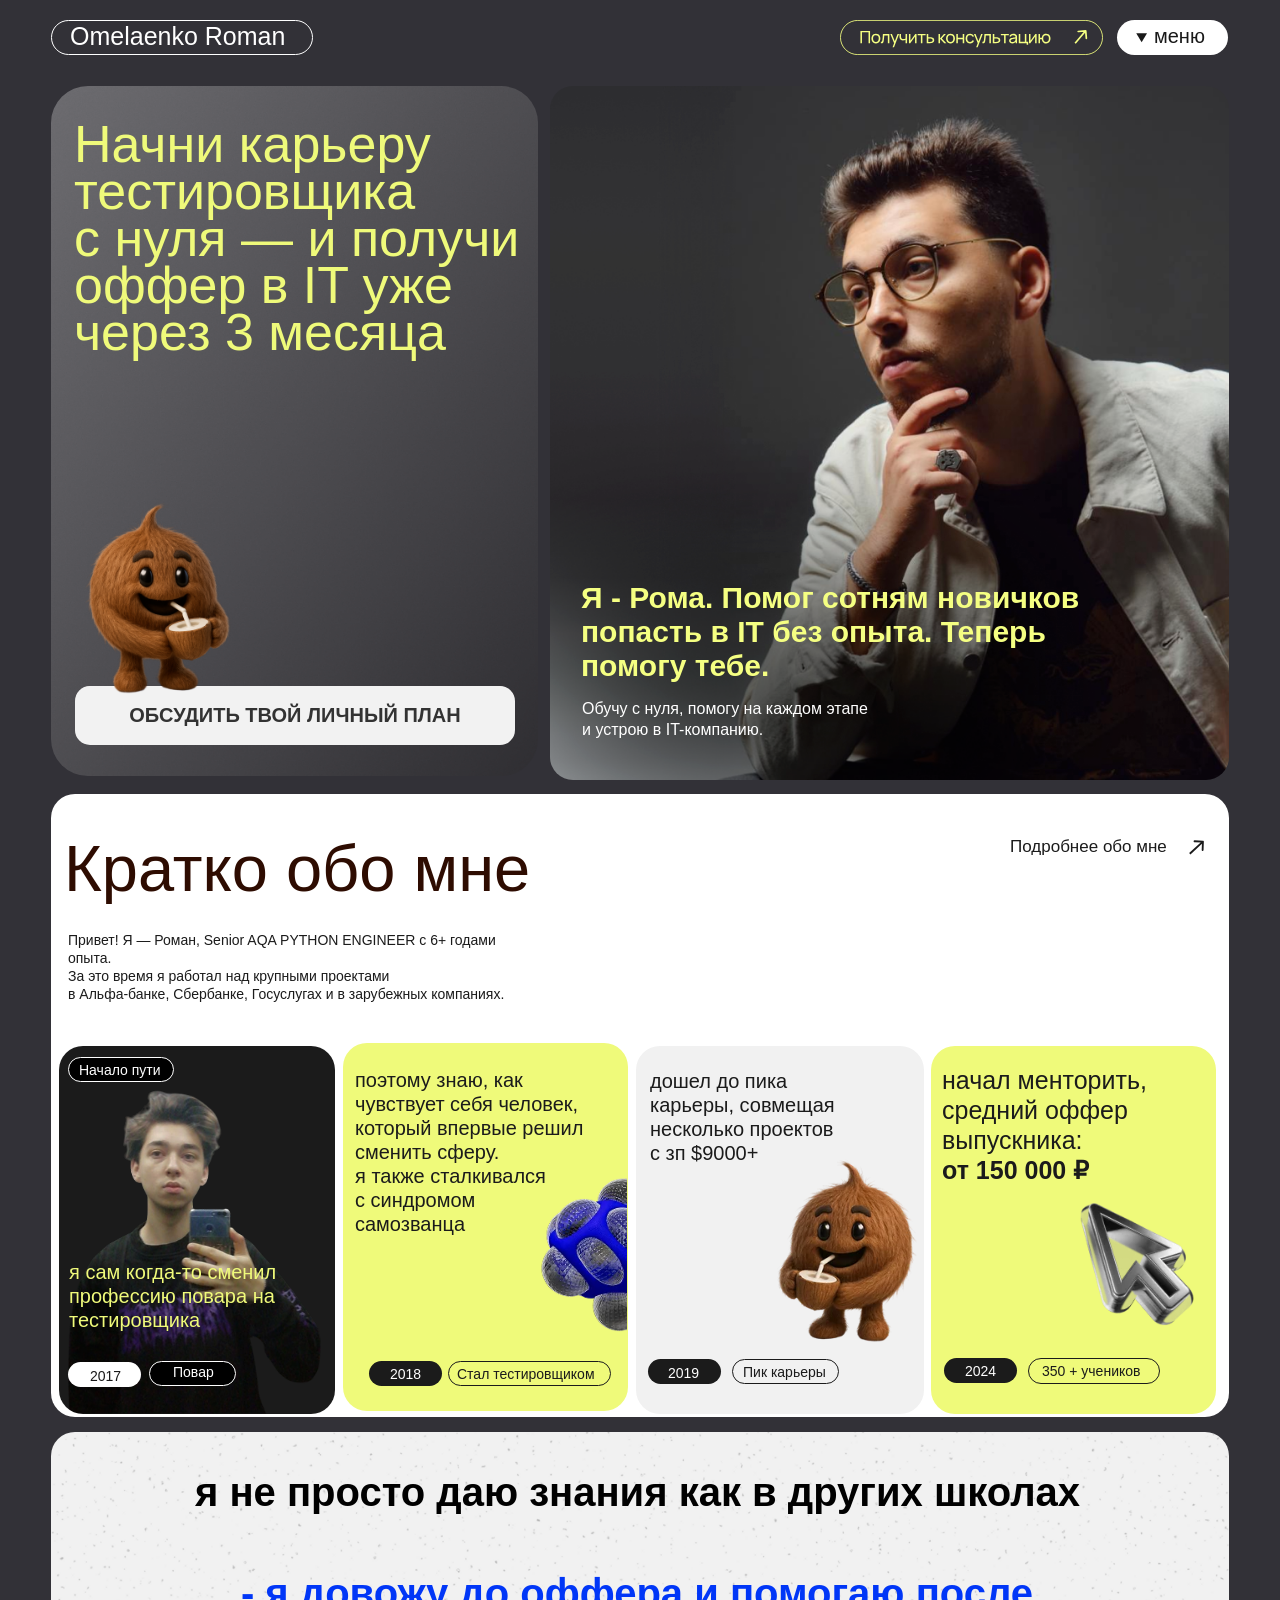
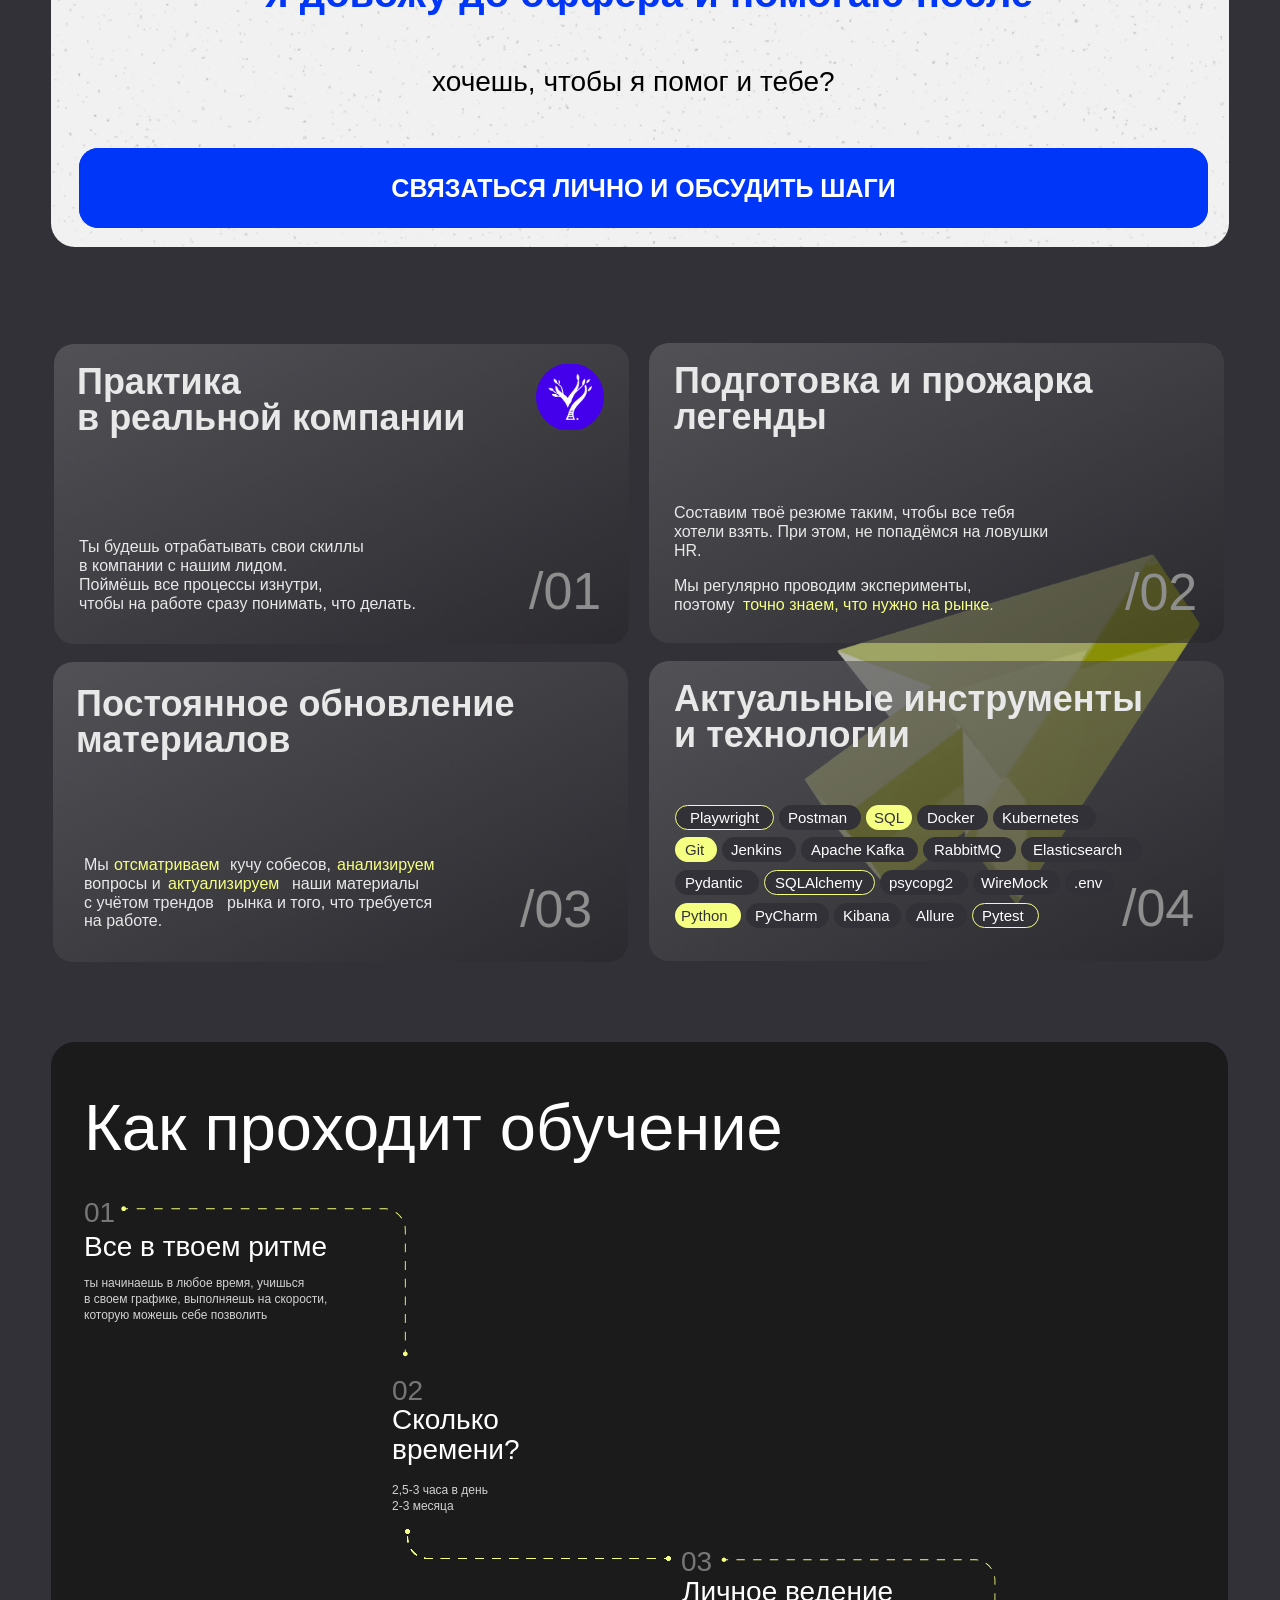
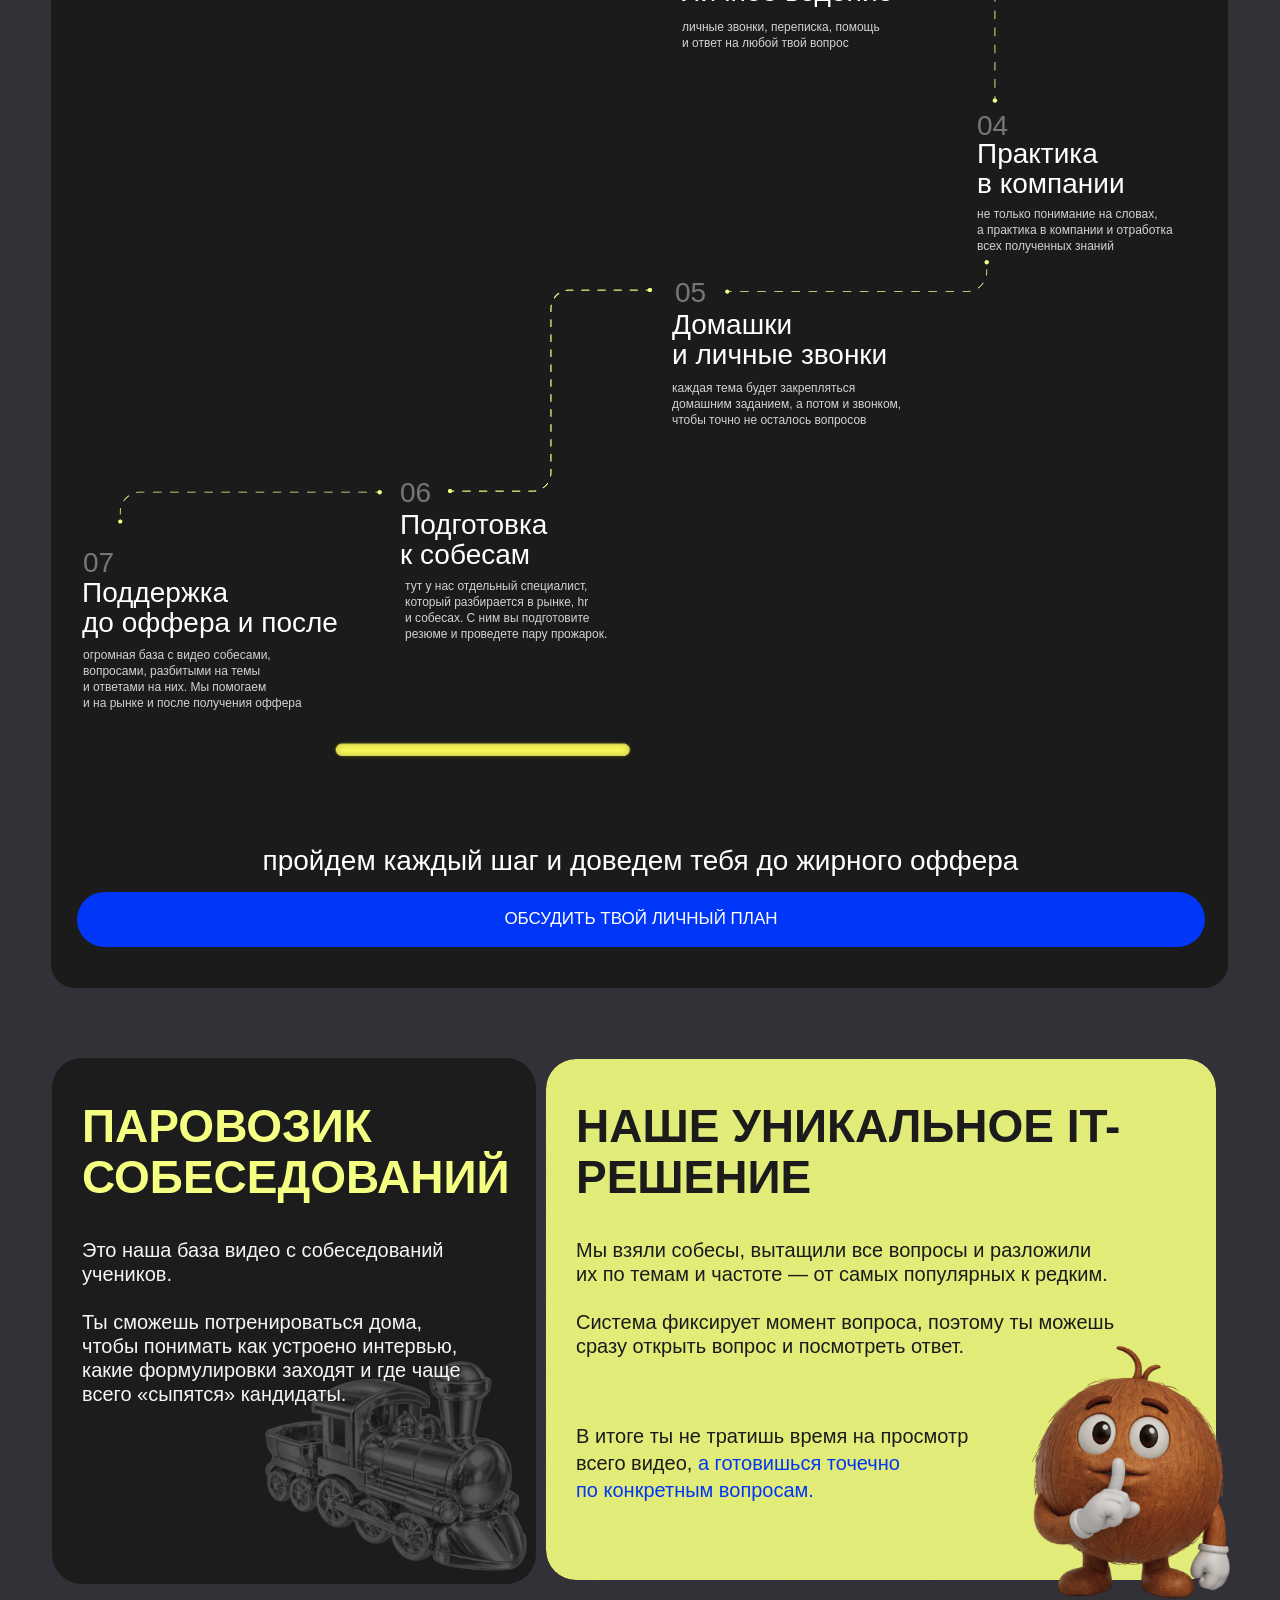
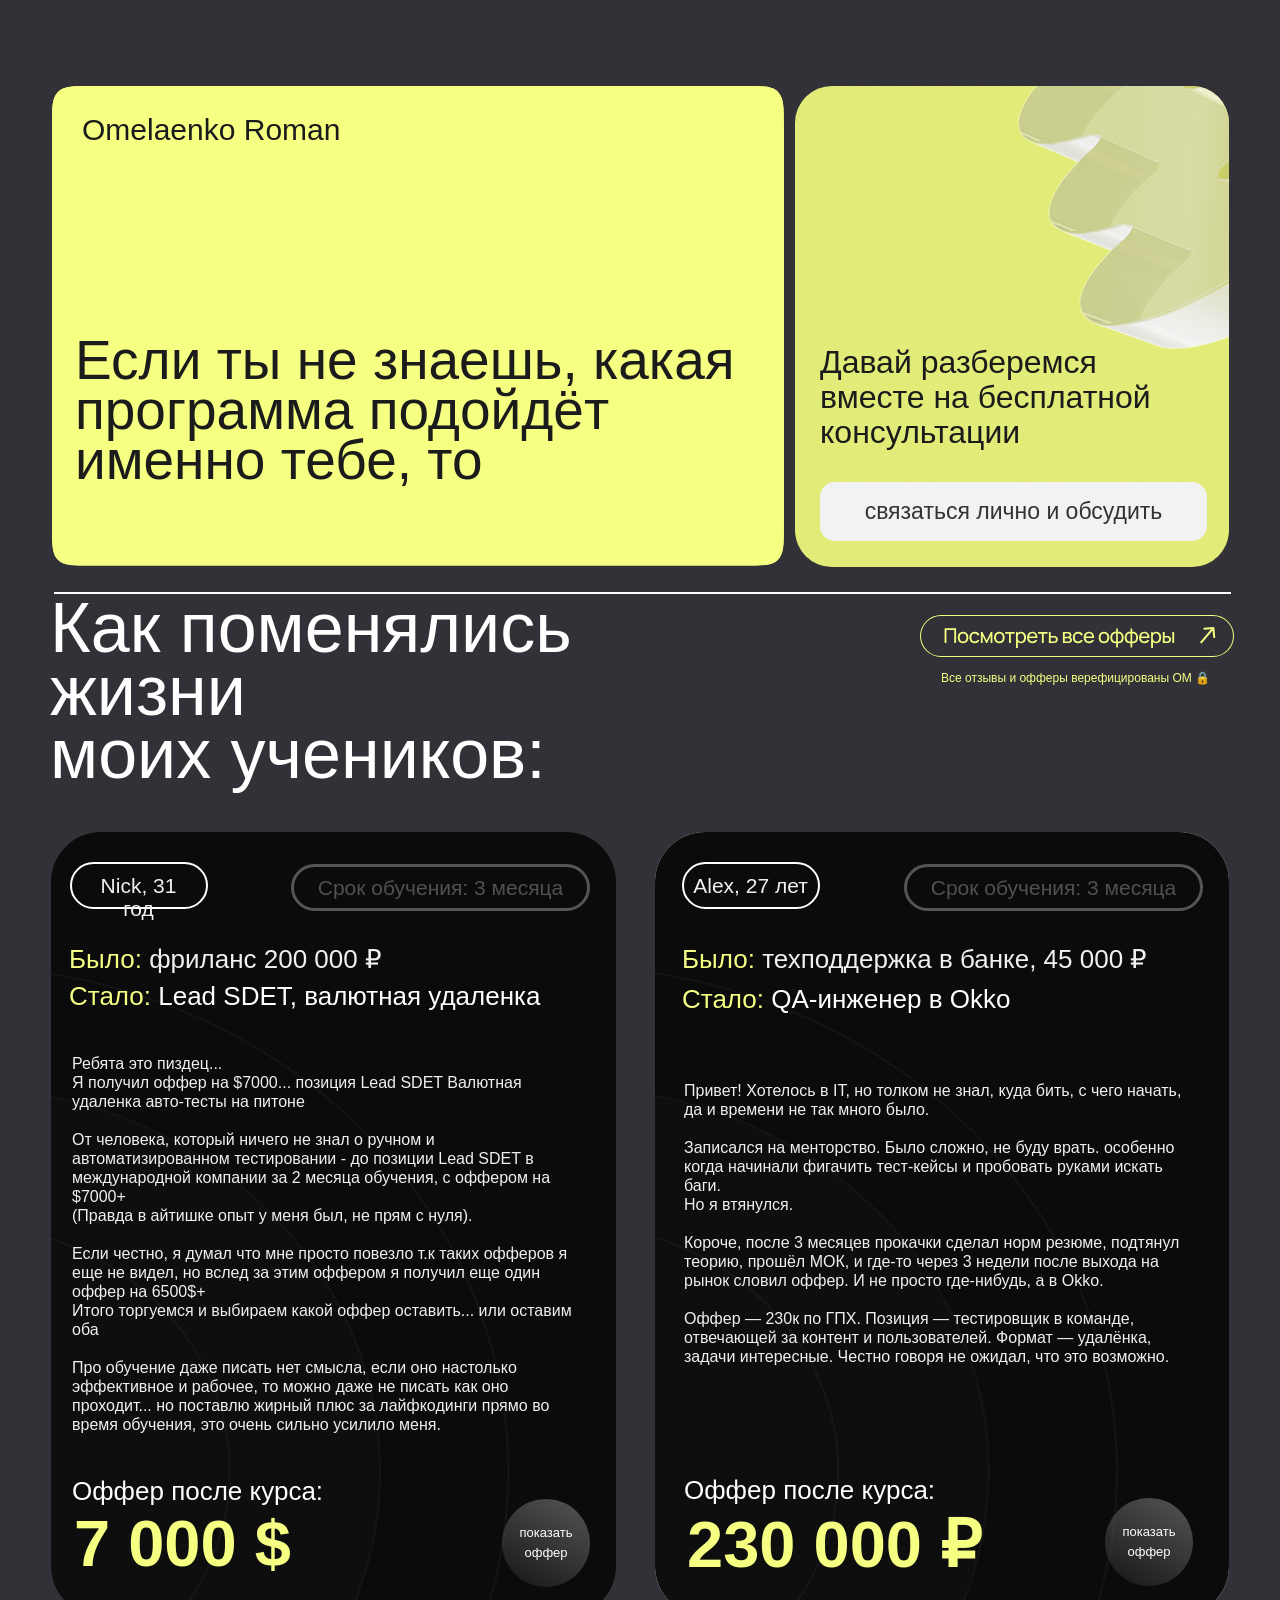
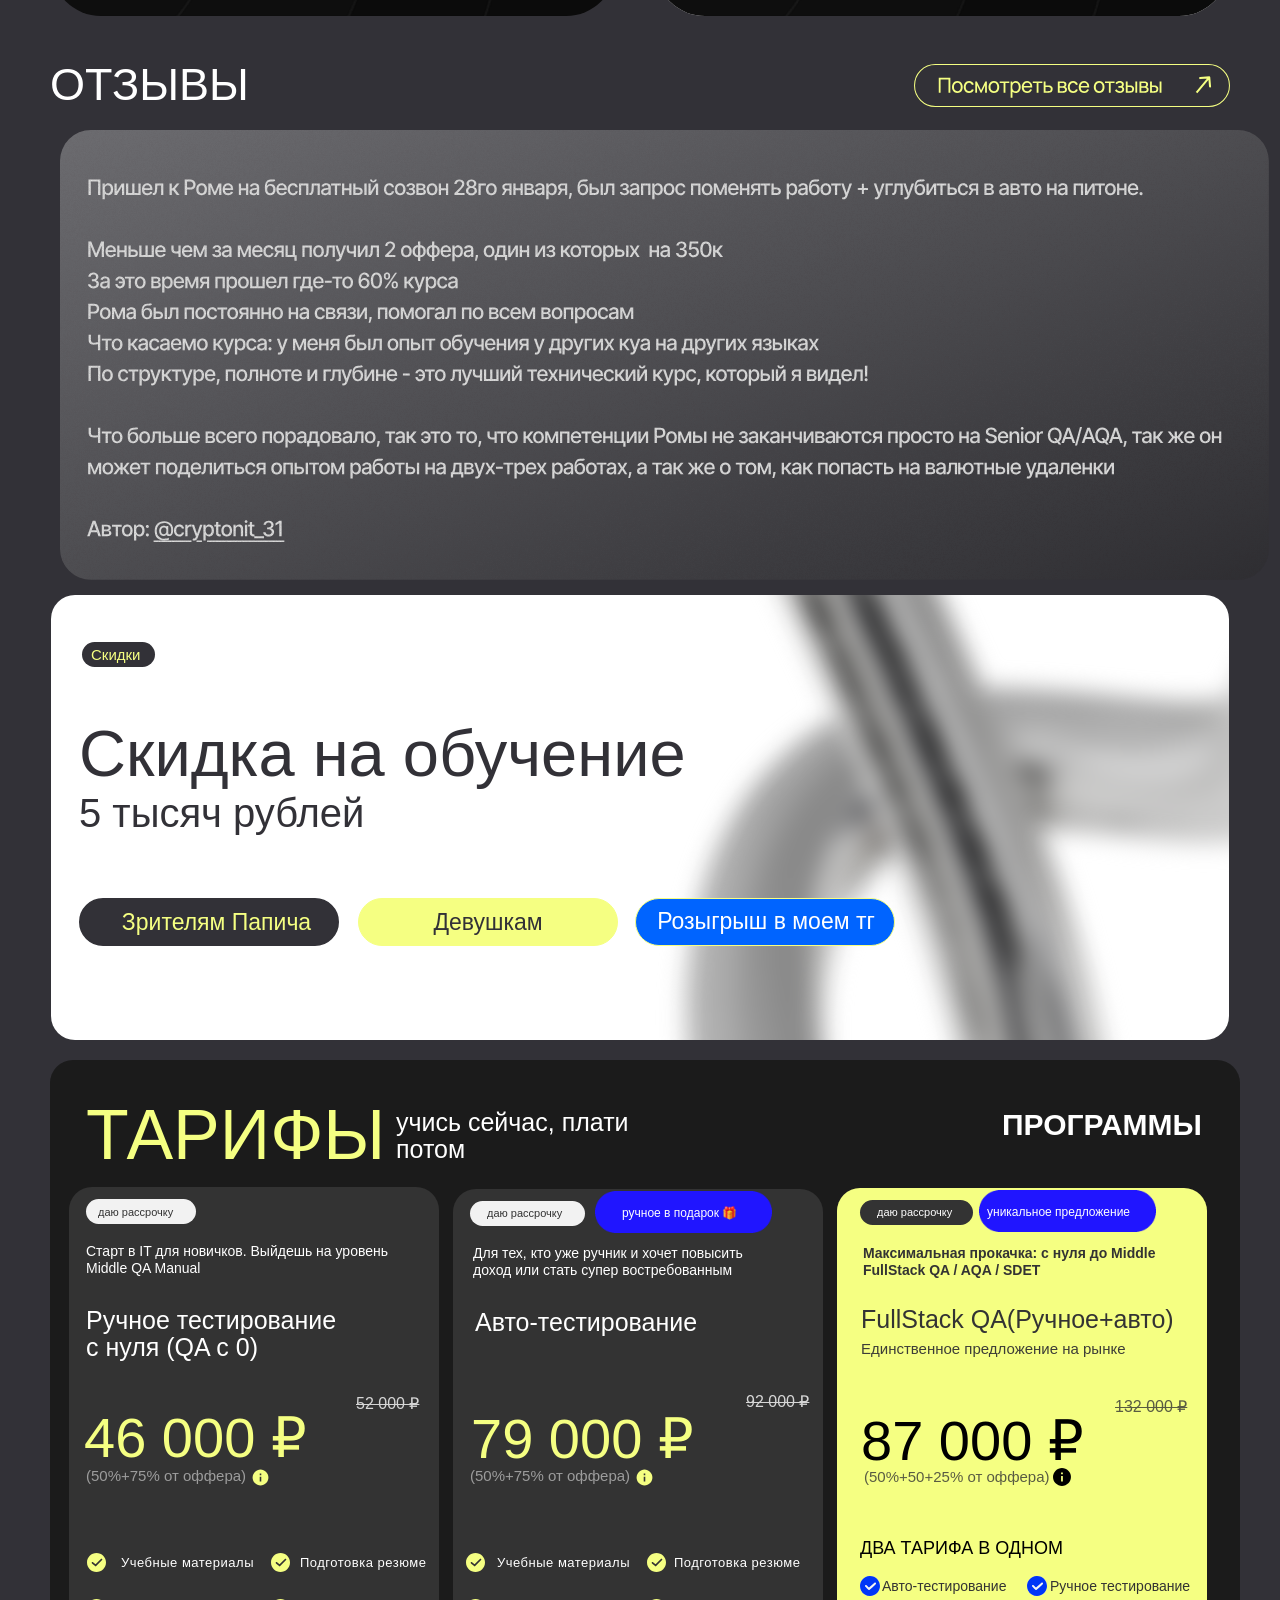
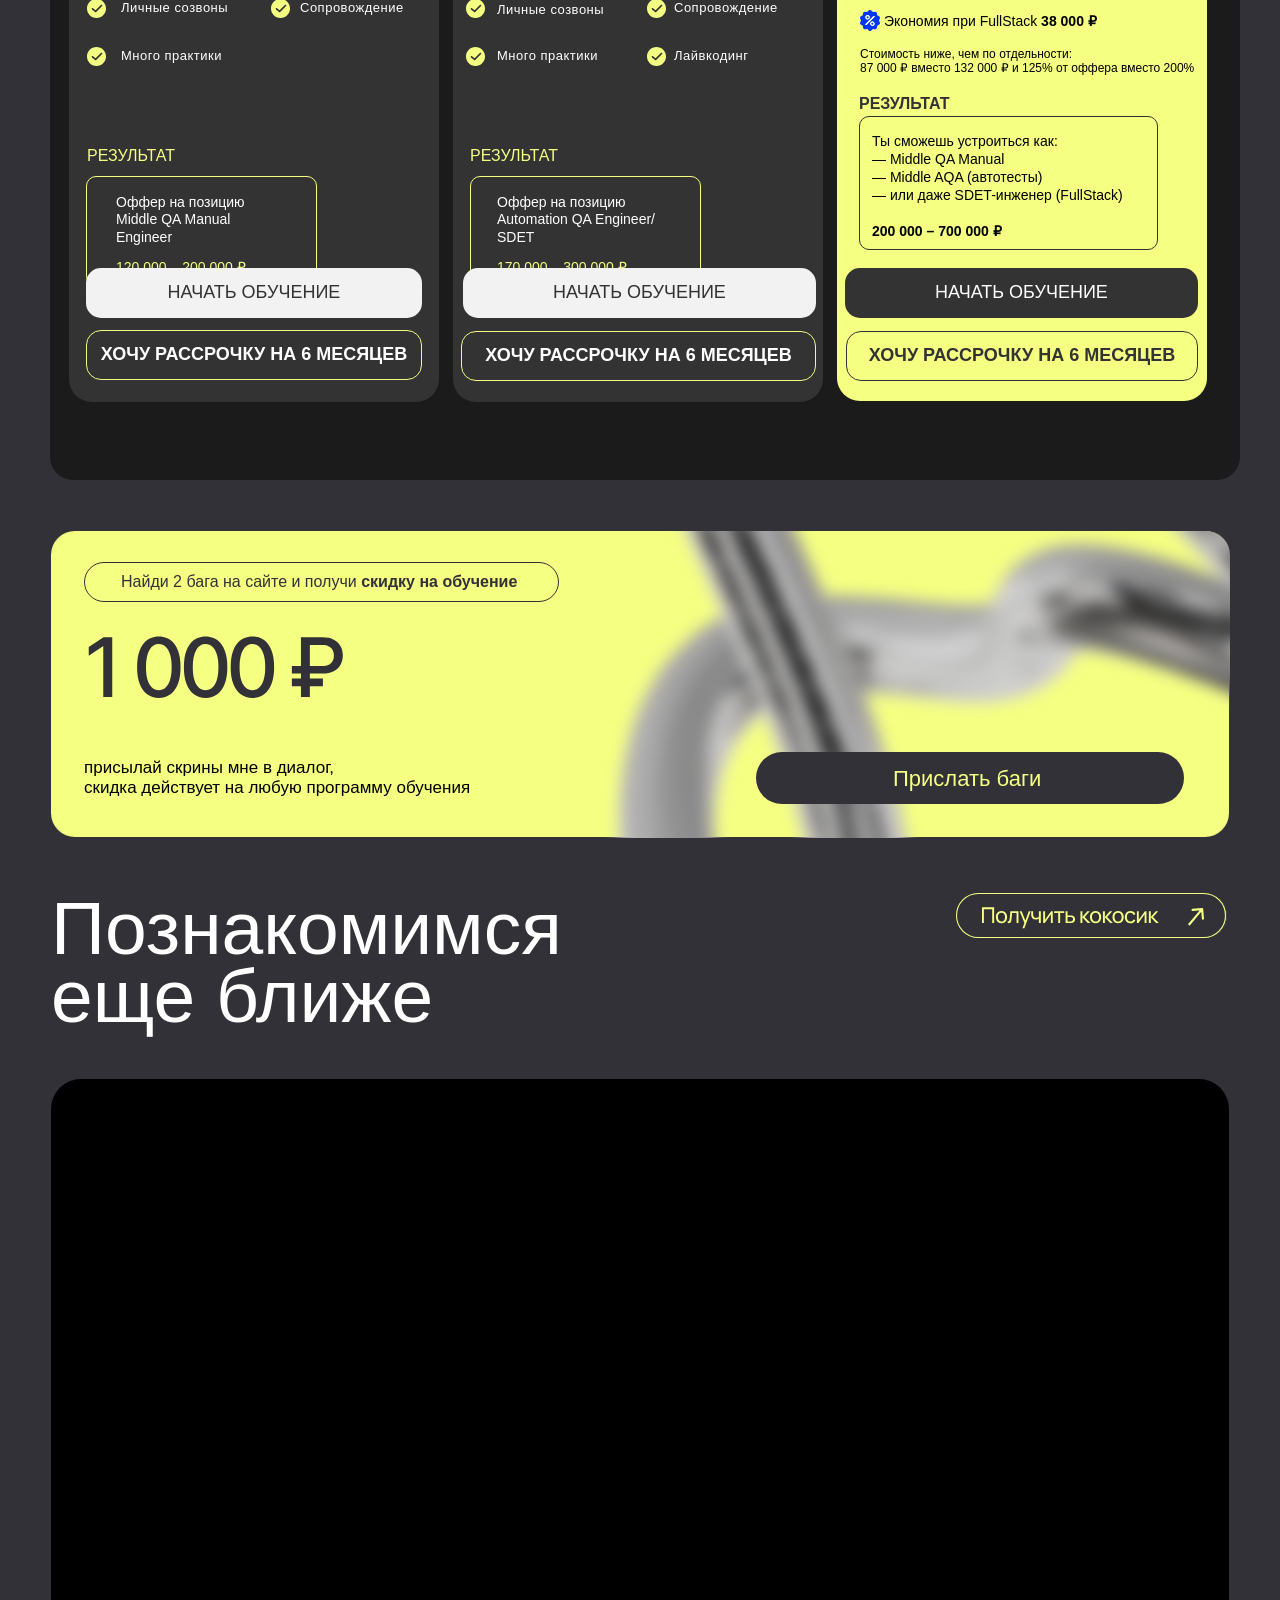
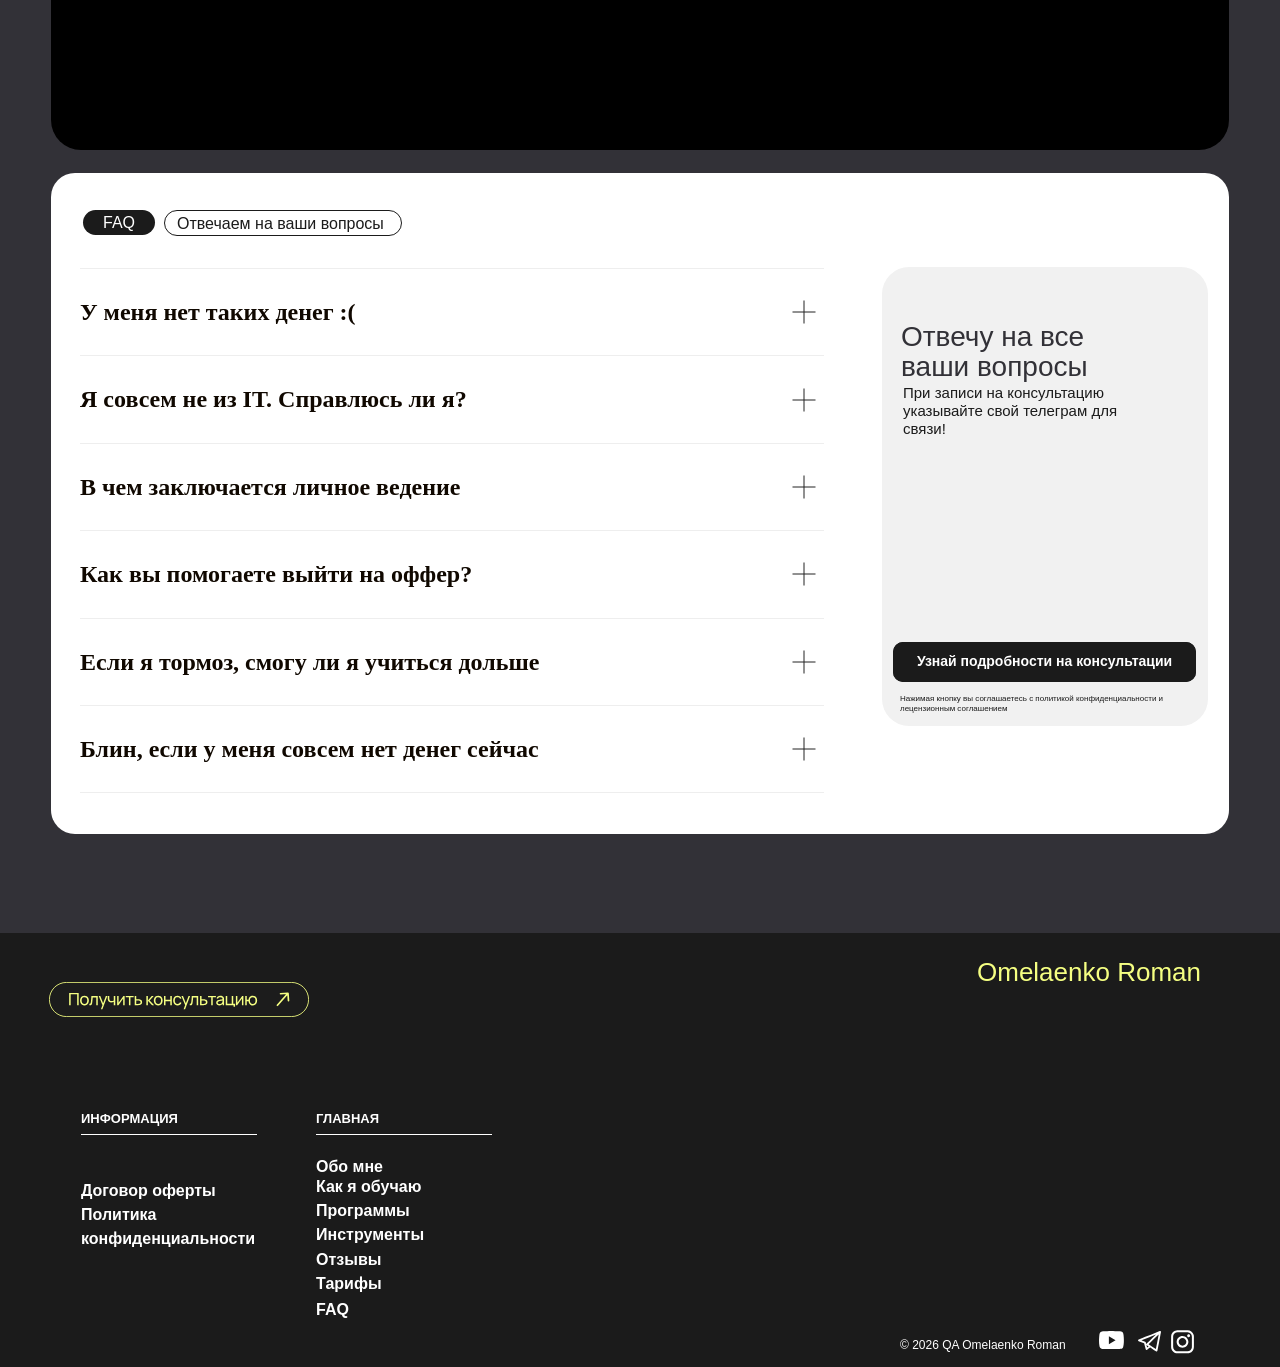
==== commit 80678341: "fix: set fullstack tariff to 87k and 125% offer share Match the live FullStack price and lower post-" ====
--- a/index.html
+++ b/index.html
@@ -19,7 +19,7 @@
 <br> </div> </div> <div class="t396__elem tn-elem tn-elem__12273261911753365698453" data-elem-id="1753365698453" data-elem-type="text" data-field-top-value="169" data-field-left-value="201" data-field-height-value="156" data-field-width-value="1519" data-field-axisy-value="top" data-field-axisx-value="left" data-field-container-value="grid" data-field-topunits-value="px" data-field-leftunits-value="px" data-field-heightunits-value="px" data-field-widthunits-value="px" data-field-textfit-value="fixedsize" data-field-fontsize-value="60" data-field-top-res-320-value="90" data-field-left-res-320-value="-222" data-field-height-res-320-value="38" data-field-width-res-320-value="764" data-field-fontsize-res-320-value="16" data-field-top-res-1200-value="115" data-field-left-res-1200-value="122" data-field-height-res-1200-value="96" data-field-width-res-1200-value="950" data-field-fontsize-res-1200-value="40" data-field-top-res-1440-value="138" data-field-left-res-1440-value="146" data-field-height-res-1440-value="106" data-field-width-res-1440-value="1148" data-field-fontsize-res-1440-value="48" data-fields="top,left,width,height,container,axisx,axisy,widthunits,leftunits,topunits" style="top: 138px; left: 161px; width: 1148px; height: 106px;"> <div class="tn-atom" field="tn_text_1753365698453" style="--lh-px: 53px; line-height: 53px;">- я довожу до оффера и помогаю после</div> </div> <div class="t396__elem tn-elem tn-elem__12273261911753365698458" data-elem-id="1753365698458" data-elem-type="text" data-field-top-value="354" data-field-left-value="664" data-field-height-value="86" data-field-width-value="593" data-field-axisy-value="top" data-field-axisx-value="left" data-field-container-value="grid" data-field-topunits-value="px" data-field-leftunits-value="px" data-field-heightunits-value="px" data-field-widthunits-value="px" data-field-textfit-value="fixedsize" data-field-fontsize-value="40" data-field-top-res-320-value="138" data-field-left-res-320-value="52" data-field-width-res-320-value="216" data-field-fontsize-res-320-value="14" data-field-left-res-960-value="419" data-field-top-res-1200-value="222" data-field-left-res-1200-value="392" data-field-height-res-1200-value="60" data-field-width-res-1200-value="416" data-field-fontsize-res-1200-value="28" data-field-top-res-1440-value="279" data-field-left-res-1440-value="483" data-field-height-res-1440-value="70" data-field-width-res-1440-value="474" data-field-fontsize-res-1440-value="32" data-fields="top,left,width,height,container,axisx,axisy,widthunits,leftunits,topunits" style="top: 279px; left: 498px; width: 474px; height: 70px;"> <div class="tn-atom" field="tn_text_1753365698458" style="--lh-px: 35px; line-height: 35px;">хочешь, чтобы я помог и тебе?</div> </div> <div class="t396__elem tn-elem tn-elem__12273261911753365805256" data-elem-id="1753365805256" data-elem-type="shape" data-field-top-value="470" data-field-left-value="67" data-field-height-value="128" data-field-width-value="1802" data-field-axisy-value="top" data-field-axisx-value="left" data-field-container-value="grid" data-field-topunits-value="px" data-field-leftunits-value="px" data-field-heightunits-value="px" data-field-widthunits-value="px" data-field-top-res-320-value="198" data-field-left-res-320-value="9" data-field-height-res-320-value="45" data-field-width-res-320-value="301" data-field-top-res-1200-value="318" data-field-left-res-1200-value="39" data-field-height-res-1200-value="80" data-field-width-res-1200-value="1129" data-field-top-res-1440-value="379" data-field-left-res-1440-value="47" data-field-height-res-1440-value="96" data-field-width-res-1440-value="1362" data-fields="width,height,top,left,container,axisx,axisy,widthunits,heightunits,leftunits,topunits" style="width: 1362px; left: 62px; top: 379px; height: 96px;"> <a class="tn-atom" href="https://t.me/Orsroma"> </a> </div> <div class="t396__elem tn-elem tn-elem__12273261911754508434878" data-elem-id="1754508434878" data-elem-type="button" data-field-top-value="471" data-field-left-value="68" data-field-height-value="128" data-field-width-value="1802" data-field-axisy-value="top" data-field-axisx-value="left" data-field-container-value="grid" data-field-topunits-value="px" data-field-leftunits-value="px" data-field-heightunits-value="px" data-field-widthunits-value="px" data-field-textfit-value="fixedsize" data-field-fontsize-value="40" data-field-top-res-320-value="198" data-field-left-res-320-value="9" data-field-height-res-320-value="45" data-field-width-res-320-value="301" data-field-fontsize-res-320-value="10" data-field-top-res-1200-value="318" data-field-left-res-1200-value="39" data-field-height-res-1200-value="80" data-field-width-res-1200-value="1129" data-field-fontsize-res-1200-value="25" data-field-top-res-1440-value="379" data-field-left-res-1440-value="47" data-field-height-res-1440-value="96" data-field-width-res-1440-value="1362" data-field-fontsize-res-1440-value="30" data-fields="top,left,width,height,container,axisx,axisy,caption,leftunits,topunits" style="top: 379px; left: 62px; width: 1362px; height: 96px;"> <a class="tn-atom js-click-zero-stat" href="https://t.me/coconut_Qa" data-tilda-event-name="/tilda/click/rec1227326191/button1754508434878"> <div class="tn-atom__button-content"> <span class="tn-atom__button-text">СВЯЗАТЬСЯ ЛИЧНО И ОБСУДИТЬ ШАГИ</span> </div> <span class="tn-atom__button-border"></span> </a> </div> </div> </div> <script>t_onReady(function() {t_onFuncLoad('t396_init',function() {t396_init('1227326191');});});</script> <!-- /T396 --> </div> <a name="instrument" style="font-size:0;"></a> <div id="rec1801910581" class="r t-rec" style="--zoom: 1;" data-animationappear="off" data-record-type="396"> <!-- T396 -->  <div class="t396"> <div class="t396__artboard rendered" data-artboard-recid="1801910581" data-artboard-screens="320,480,640,960,1200,1440,1920" data-artboard-height="1126" data-artboard-valign="center" data-artboard-upscale="grid" data-artboard-height-res-320="1406" data-artboard-height-res-1200="766" data-artboard-height-res-1440="856" data-artboard-proxy-min-offset-top="0" data-artboard-proxy-min-height="856" data-artboard-proxy-max-height="856"> <div class="t396__carrier" data-artboard-recid="1801910581"></div> <div class="t396__filter" data-artboard-recid="1801910581"></div> <div class="t396__elem tn-elem tn-elem__18019105811768755585864" data-elem-id="1768755585864" data-elem-type="shape" data-field-top-value="152" data-field-left-value="1180" data-field-height-value="844" data-field-width-value="799" data-field-axisy-value="top" data-field-axisx-value="left" data-field-container-value="grid" data-field-topunits-value="px" data-field-leftunits-value="px" data-field-heightunits-value="px" data-field-widthunits-value="px" data-field-top-res-320-value="502" data-field-left-res-320-value="-78" data-field-height-res-320-value="504" data-field-width-res-320-value="418" data-field-top-res-1200-value="115" data-field-left-res-1200-value="635" data-field-height-res-1200-value="663" data-field-width-res-1200-value="590" data-field-top-res-1440-value="35" data-field-left-res-1440-value="753" data-field-height-res-1440-value="844" data-field-width-res-1440-value="799" data-fields="width,height,top,left,container,axisx,axisy,widthunits,heightunits,leftunits,topunits" style="width: 799px; left: 768px; top: 35px; height: 844px;"> <div class="tn-atom t-bgimg loaded" data-original="index_files/9ea6f5d0-ce3a-4c33-9.png" aria-label="" role="img" style="background-image: url(&quot;index_files/9ea6f5d0-ce3a-4c33-9.png&quot;);"> </div> </div> <div class="t396__elem tn-elem tn-elem__18019105811768810587162000007" data-elem-id="1768810587162000007" data-elem-type="shape" data-field-top-value="70" data-field-left-value="15" data-field-height-value="478" data-field-width-value="935" data-field-axisy-value="top" data-field-axisx-value="left" data-field-container-value="grid" data-field-topunits-value="px" data-field-leftunits-value="px" data-field-heightunits-value="px" data-field-widthunits-value="px" data-field-widthmode-value="fixed" data-field-heightmode-value="fixed" data-field-top-res-320-value="1023" data-field-left-res-320-value="-29" data-field-height-res-320-value="360" data-field-width-res-320-value="378" data-field-top-res-1200-value="80" data-field-left-res-1200-value="14" data-field-height-res-1200-value="300" data-field-width-res-1200-value="575" data-field-container-res-1200-value="grid" data-field-widthmode-res-1200-value="fixed" data-field-heightmode-res-1200-value="fixed" data-field-top-res-1440-value="68" data-field-left-res-1440-value="12" data-field-height-res-1440-value="348" data-field-width-res-1440-value="698" data-field-widthmode-res-1440-value="fixed" data-field-heightmode-res-1440-value="fixed" data-fields="width,height,top,left,container,axisx,axisy,widthunits,heightunits,leftunits,topunits" style="width: 698px; left: 27px; top: 68px; height: 348px;"> <div class="tn-atom t-bgimg loaded" data-original="index_files/Frame_697.png" aria-label="" role="img" style="background-image: url(&quot;index_files/Frame_697.png&quot;);"> </div> </div> <div class="t396__elem tn-elem tn-elem__18019105811768764387629000002" data-elem-id="1768764387629000002" data-elem-type="shape" data-field-top-value="578" data-field-left-value="980" data-field-height-value="478" data-field-width-value="935" data-field-axisy-value="top" data-field-axisx-value="left" data-field-container-value="grid" data-field-topunits-value="px" data-field-leftunits-value="px" data-field-heightunits-value="px" data-field-widthunits-value="px" data-field-widthmode-value="fixed" data-field-heightmode-value="fixed" data-field-top-res-320-value="57" data-field-left-res-320-value="-29" data-field-height-res-320-value="294" data-field-width-res-320-value="378" data-field-top-res-1200-value="397" data-field-left-res-1200-value="609" data-field-height-res-1200-value="300" data-field-width-res-1200-value="575" data-field-widthmode-res-1200-value="fixed" data-field-heightmode-res-1200-value="fixed" data-field-top-res-1440-value="435" data-field-left-res-1440-value="729" data-field-height-res-1440-value="348" data-field-width-res-1440-value="698" data-field-widthmode-res-1440-value="fixed" data-field-heightmode-res-1440-value="fixed" data-fields="width,height,top,left,container,axisx,axisy,widthunits,heightunits,leftunits,topunits" style="width: 698px; left: 744px; top: 435px; height: 348px;"> <div class="tn-atom t-bgimg loaded" data-original="index_files/Frame_697.png" aria-label="" role="img" style="background-image: url(&quot;index_files/Frame_697.png&quot;);"> </div> </div> <div class="t396__elem tn-elem tn-elem__18019105811768757433781" data-elem-id="1768757433781" data-elem-type="shape" data-field-top-value="578" data-field-left-value="16" data-field-height-value="478" data-field-width-value="935" data-field-axisy-value="top" data-field-axisx-value="left" data-field-container-value="grid" data-field-topunits-value="px" data-field-leftunits-value="px" data-field-heightunits-value="px" data-field-widthunits-value="px" data-field-widthmode-value="fixed" data-field-heightmode-value="fixed" data-field-top-res-320-value="365" data-field-left-res-320-value="-29" data-field-height-res-320-value="333" data-field-width-res-320-value="378" data-field-top-res-1200-value="79" data-field-left-res-1200-value="609" data-field-height-res-1200-value="300" data-field-width-res-1200-value="575" data-field-widthmode-res-1200-value="fixed" data-field-heightmode-res-1200-value="fixed" data-field-top-res-1440-value="68" data-field-left-res-1440-value="730" data-field-height-res-1440-value="348" data-field-width-res-1440-value="698" data-field-widthmode-res-1440-value="fixed" data-field-heightmode-res-1440-value="fixed" data-fields="width,height,top,left,container,axisx,axisy,widthunits,heightunits,leftunits,topunits" style="width: 698px; left: 745px; top: 68px; height: 348px;"> <div class="tn-atom t-bgimg loaded" data-original="index_files/Frame_697.png" aria-label="" role="img" style="background-image: url(&quot;index_files/Frame_697.png&quot;);"> </div> </div> <div class="t396__elem tn-elem tn-elem__18019105811768810176579000001" data-elem-id="1768810176579000001" data-elem-type="shape" data-field-top-value="71" data-field-left-value="980" data-field-height-value="478" data-field-width-value="935" data-field-axisy-value="top" data-field-axisx-value="left" data-field-container-value="grid" data-field-topunits-value="px" data-field-leftunits-value="px" data-field-heightunits-value="px" data-field-widthunits-value="px" data-field-widthmode-value="fixed" data-field-heightmode-value="fixed" data-field-top-res-320-value="715" data-field-left-res-320-value="-29" data-field-height-res-320-value="291" data-field-width-res-320-value="378" data-field-top-res-1200-value="398" data-field-left-res-1200-value="13" data-field-height-res-1200-value="300" data-field-width-res-1200-value="575" data-field-container-res-1200-value="grid" data-field-widthmode-res-1200-value="fixed" data-field-heightmode-res-1200-value="fixed" data-field-top-res-1440-value="435" data-field-left-res-1440-value="14" data-field-height-res-1440-value="348" data-field-width-res-1440-value="698" data-field-container-res-1440-value="grid" data-field-widthmode-res-1440-value="fixed" data-field-heightmode-res-1440-value="fixed" data-fields="width,height,top,left,container,axisx,axisy,widthunits,heightunits,leftunits,topunits" style="width: 698px; left: 29px; top: 435px; height: 348px;"> <div class="tn-atom t-bgimg loaded" data-original="index_files/Frame_697.png" aria-label="" role="img" style="background-image: url(&quot;index_files/Frame_697.png&quot;);"> </div> </div> <div class="t396__elem tn-elem tn-elem__18019105811768764840581000010" data-elem-id="1768764840581000010" data-elem-type="text" data-field-top-value="319" data-field-left-value="1015" data-field-height-value="90" data-field-width-value="606" data-field-axisy-value="top" data-field-axisx-value="left" data-field-container-value="grid" data-field-topunits-value="px" data-field-leftunits-value="px" data-field-heightunits-value="px" data-field-widthunits-value="px" data-field-textfit-value="autoheight" data-field-fontsize-value="25" data-field-top-res-320-value="508" data-field-left-res-320-value="10" data-field-height-res-320-value="68" data-field-width-res-320-value="239" data-field-container-res-320-value="grid" data-field-heightunits-res-320-value="px" data-field-textfit-res-320-value="autoheight" data-field-fontsize-res-320-value="14" data-field-top-res-1200-value="239" data-field-left-res-1200-value="634" data-field-height-res-1200-value="57" data-field-width-res-1200-value="391" data-field-container-res-1200-value="grid" data-field-heightunits-res-1200-value="px" data-field-textfit-res-1200-value="autoheight" data-field-fontsize-res-1200-value="16" data-field-top-res-1440-value="241" data-field-left-res-1440-value="765" data-field-height-res-1440-value="88" data-field-width-res-1440-value="455" data-field-heightunits-res-1440-value="px" data-field-textfit-res-1440-value="autoheight" data-field-fontsize-res-1440-value="18" data-fields="top,left,width,height,container,axisx,axisy,widthunits,leftunits,topunits" style="top: 241px; left: 780px; width: 455px; height: auto;"> <div class="tn-atom" field="tn_text_1768764840581000010" style="--lh-px: 22px; line-height: 22px;">Составим твоё резюме таким, чтобы&nbsp;все&nbsp;тебя хотели взять. При&nbsp;этом, не&nbsp;попадёмся на&nbsp;ловушки HR.</div> </div> <div class="t396__elem tn-elem tn-elem__18019105811768755586441" data-elem-id="1768755586441" data-elem-type="text" data-field-top-value="121" data-field-left-value="1015" data-field-height-value="120" data-field-width-value="675" data-field-axisy-value="top" data-field-axisx-value="left" data-field-container-value="grid" data-field-topunits-value="px" data-field-leftunits-value="px" data-field-heightunits-value="px" data-field-widthunits-value="px" data-field-textfit-value="autoheight" data-field-fontsize-value="60" data-field-top-res-320-value="395" data-field-left-res-320-value="10" data-field-height-res-320-value="90" data-field-width-res-320-value="289" data-field-container-res-320-value="grid" data-field-heightunits-res-320-value="px" data-field-textfit-res-320-value="autoheight" data-field-fontsize-res-320-value="30" data-field-top-res-1200-value="99" data-field-left-res-1200-value="634" data-field-height-res-1200-value="144" data-field-width-res-1200-value="419" data-field-fontsize-res-1200-value="36" data-field-top-res-1440-value="103" data-field-left-res-1440-value="765" data-field-height-res-1440-value="144" data-field-width-res-1440-value="511" data-field-heightunits-res-1440-value="px" data-field-textfit-res-1440-value="autoheight" data-field-fontsize-res-1440-value="48" data-fields="top,left,width,height,container,axisx,axisy,widthunits,leftunits,topunits" style="top: 103px; left: 780px; width: 511px; height: auto;"> <div class="tn-atom" field="tn_text_1768755586441" style="--lh-px: 48px; line-height: 48px;">Подготовка и&nbsp;прожарка легенды</div> </div> <div class="t396__elem tn-elem tn-elem__18019105811768755586454" data-elem-id="1768755586454" data-elem-type="text" data-field-top-value="364" data-field-left-value="1679" data-field-height-value="135" data-field-width-value="203" data-field-axisy-value="top" data-field-axisx-value="left" data-field-container-value="grid" data-field-topunits-value="px" data-field-leftunits-value="px" data-field-heightunits-value="px" data-field-widthunits-value="px" data-field-textfit-value="autoheight" data-field-fontsize-value="125" data-field-top-res-320-value="395" data-field-left-res-320-value="247" data-field-width-res-320-value="102" data-field-fontsize-res-320-value="40" data-field-top-res-1200-value="300" data-field-left-res-1200-value="1085" data-field-height-res-1200-value="72" data-field-width-res-1200-value="145" data-field-container-res-1200-value="grid" data-field-heightunits-res-1200-value="px" data-field-textfit-res-1200-value="autoheight" data-field-fontsize-res-1200-value="52" data-field-top-res-1440-value="285" data-field-left-res-1440-value="1248" data-field-height-res-1440-value="97" data-field-width-res-1440-value="145" data-field-heightunits-res-1440-value="px" data-field-textfit-res-1440-value="autoheight" data-field-fontsize-res-1440-value="90" data-fields="top,left,width,height,container,axisx,axisy,widthunits,leftunits,topunits" style="top: 285px; left: 1263px; width: 145px; height: auto;"> <div class="tn-atom" field="tn_text_1768755586454" style="--lh-px: 97px; line-height: 97px;">/02</div> </div> <div class="t396__elem tn-elem tn-elem__18019105811768810433920000004" data-elem-id="1768810433920000004" data-elem-type="text" data-field-top-value="948" data-field-left-value="53" data-field-height-value="30" data-field-width-value="133" data-field-axisy-value="top" data-field-axisx-value="left" data-field-container-value="grid" data-field-topunits-value="px" data-field-leftunits-value="px" data-field-heightunits-value="px" data-field-widthunits-value="px" data-field-textfit-value="autowidth" data-field-fontsize-value="25" data-field-top-res-320-value="938" data-field-left-res-320-value="10" data-field-height-res-320-value="34" data-field-width-res-320-value="193" data-field-fontsize-res-320-value="14" data-field-top-res-1200-value="647" data-field-left-res-1200-value="44" data-field-height-res-1200-value="88" data-field-width-res-1200-value="446" data-field-container-res-1200-value="grid" data-field-heightunits-res-1200-value="px" data-field-textfit-res-1200-value="autoheight" data-field-fontsize-res-1200-value="16" data-field-top-res-1440-value="715" data-field-left-res-1440-value="49" data-field-height-res-1440-value="22" data-field-width-res-1440-value="455" data-field-heightunits-res-1440-value="px" data-field-textfit-res-1440-value="autoheight" data-field-fontsize-res-1440-value="18" data-fields="top,left,width,height,container,axisx,axisy,widthunits,leftunits,topunits" style="top: 715px; left: 64px; width: 455px; height: auto;"> <div class="tn-atom" field="tn_text_1768810433920000004" style="--lh-px: 22px; line-height: 22px;">на&nbsp;работе.</div> </div> <div class="t396__elem tn-elem tn-elem__18019105811768764784840000007" data-elem-id="1768764784840000007" data-elem-type="text" data-field-top-value="852" data-field-left-value="52" data-field-height-value="30" data-field-width-value="38" data-field-axisy-value="top" data-field-axisx-value="left" data-field-container-value="grid" data-field-topunits-value="px" data-field-leftunits-value="px" data-field-heightunits-value="px" data-field-widthunits-value="px" data-field-textfit-value="autowidth" data-field-fontsize-value="25" data-field-top-res-320-value="871" data-field-left-res-320-value="11" data-field-width-res-320-value="22" data-field-fontsize-res-320-value="14" data-field-top-res-1200-value="591" data-field-left-res-1200-value="44" data-field-height-res-1200-value="88" data-field-width-res-1200-value="25" data-field-container-res-1200-value="grid" data-field-heightunits-res-1200-value="px" data-field-widthunits-res-1200-value="px" data-field-textfit-res-1200-value="autowidth" data-field-fontsize-res-1200-value="16" data-field-top-res-1440-value="652" data-field-left-res-1440-value="49" data-field-height-res-1440-value="88" data-field-width-res-1440-value="455" data-field-heightunits-res-1440-value="px" data-field-textfit-res-1440-value="autoheight" data-field-fontsize-res-1440-value="18" data-fields="top,left,width,height,container,axisx,axisy,widthunits,leftunits,topunits" style="top: 652px; left: 64px; width: 455px; height: auto;"> <div class="tn-atom" field="tn_text_1768764784840000007" style="--lh-px: 22px; line-height: 22px;">Мы</div> </div> <div class="t396__elem tn-elem tn-elem__18019105811768810277397000003" data-elem-id="1768810277397000003" data-elem-type="text" data-field-top-value="852" data-field-left-value="279" data-field-height-value="30" data-field-width-value="166" data-field-axisy-value="top" data-field-axisx-value="left" data-field-container-value="grid" data-field-topunits-value="px" data-field-leftunits-value="px" data-field-heightunits-value="px" data-field-widthunits-value="px" data-field-textfit-value="autowidth" data-field-fontsize-value="25" data-field-top-res-320-value="863" data-field-left-res-320-value="139" data-field-height-res-320-value="34" data-field-width-res-320-value="94" data-field-textfit-res-320-value="fixedsize" data-field-fontsize-res-320-value="14" data-field-top-res-1200-value="591" data-field-left-res-1200-value="190" data-field-height-res-1200-value="88" data-field-width-res-1200-value="106" data-field-container-res-1200-value="grid" data-field-heightunits-res-1200-value="px" data-field-widthunits-res-1200-value="px" data-field-textfit-res-1200-value="autowidth" data-field-fontsize-res-1200-value="16" data-field-top-res-1440-value="652" data-field-left-res-1440-value="211" data-field-height-res-1440-value="88" data-field-width-res-1440-value="119" data-field-heightunits-res-1440-value="px" data-field-widthunits-res-1440-value="px" data-field-textfit-res-1440-value="autowidth" data-field-fontsize-res-1440-value="18" data-fields="top,left,width,height,container,axisx,axisy,widthunits,leftunits,topunits" style="top: 652px; left: 226px; width: auto; height: auto;"> <div class="tn-atom" field="tn_text_1768810277397000003" style="--lh-px: 22px; line-height: 22px;">кучу собесов, </div> </div> <div class="t396__elem tn-elem tn-elem__18019105811768761766762000058" data-elem-id="1768761766762000058" data-elem-type="text" data-field-top-value="848" data-field-left-value="97" data-field-height-value="39" data-field-width-value="175" data-field-axisy-value="top" data-field-axisx-value="left" data-field-container-value="grid" data-field-topunits-value="px" data-field-leftunits-value="px" data-field-heightunits-value="px" data-field-widthunits-value="px" data-field-textfit-value="autowidth" data-field-fontsize-value="25" data-field-top-res-320-value="869" data-field-left-res-320-value="36" data-field-width-res-320-value="98" data-field-fontsize-res-320-value="14" data-field-top-res-1200-value="588" data-field-left-res-1200-value="74" data-field-width-res-1200-value="112" data-field-container-res-1200-value="grid" data-field-heightunits-res-1200-value="px" data-field-widthunits-res-1200-value="px" data-field-textfit-res-1200-value="autowidth" data-field-fontsize-res-1200-value="16" data-field-top-res-1440-value="649" data-field-left-res-1440-value="80" data-field-height-res-1440-value="28" data-field-width-res-1440-value="126" data-field-fontsize-res-1440-value="18" data-fields="top,left,width,height,container,axisx,axisy,widthunits,leftunits,topunits" style="top: 649px; left: 95px; width: auto; height: auto;"> <div class="tn-atom" field="tn_text_1768761766762000058" style="--lh-px: 28px; line-height: 28px;">отсматриваем</div> </div> <div class="t396__elem tn-elem tn-elem__18019105811768824008235000002" data-elem-id="1768824008235000002" data-elem-type="text" data-field-top-value="918" data-field-left-value="53" data-field-height-value="30" data-field-width-value="218" data-field-axisy-value="top" data-field-axisx-value="left" data-field-container-value="grid" data-field-topunits-value="px" data-field-leftunits-value="px" data-field-heightunits-value="px" data-field-widthunits-value="px" data-field-textfit-value="autowidth" data-field-fontsize-value="25" data-field-top-res-320-value="906" data-field-left-res-320-value="129" data-field-height-res-320-value="17" data-field-width-res-320-value="122" data-field-heightunits-res-320-value="px" data-field-widthunits-res-320-value="px" data-field-textfit-res-320-value="autowidth" data-field-fontsize-res-320-value="14" data-field-top-res-1200-value="629" data-field-left-res-1200-value="44" data-field-height-res-1200-value="19" data-field-width-res-1200-value="446" data-field-container-res-1200-value="grid" data-field-heightunits-res-1200-value="px" data-field-textfit-res-1200-value="autoheight" data-field-fontsize-res-1200-value="16" data-field-top-res-1440-value="695" data-field-left-res-1440-value="49" data-field-height-res-1440-value="88" data-field-width-res-1440-value="455" data-field-heightunits-res-1440-value="px" data-field-textfit-res-1440-value="autoheight" data-field-fontsize-res-1440-value="18" data-fields="top,left,width,height,container,axisx,axisy,widthunits,leftunits,topunits" style="top: 695px; left: 64px; width: 455px; height: auto;"> <div class="tn-atom" field="tn_text_1768824008235000002" style="--lh-px: 22px; line-height: 22px;">с&nbsp;учётом трендов</div> </div> <div class="t396__elem tn-elem tn-elem__18019105811768824008235000003" data-elem-id="1768824008235000003" data-elem-type="text" data-field-top-value="884" data-field-left-value="372" data-field-height-value="30" data-field-width-value="203" data-field-axisy-value="top" data-field-axisx-value="left" data-field-container-value="grid" data-field-topunits-value="px" data-field-leftunits-value="px" data-field-heightunits-value="px" data-field-widthunits-value="px" data-field-textfit-value="autowidth" data-field-fontsize-value="25" data-field-top-res-320-value="906" data-field-left-res-320-value="11" data-field-height-res-320-value="34" data-field-width-res-320-value="114" data-field-heightunits-res-320-value="px" data-field-widthunits-res-320-value="px" data-field-textfit-res-320-value="autowidth" data-field-fontsize-res-320-value="14" data-field-top-res-1200-value="610" data-field-left-res-1200-value="252" data-field-height-res-1200-value="19" data-field-width-res-1200-value="130" data-field-container-res-1200-value="grid" data-field-heightunits-res-1200-value="px" data-field-widthunits-res-1200-value="px" data-field-textfit-res-1200-value="autowidth" data-field-fontsize-res-1200-value="16" data-field-top-res-1440-value="673" data-field-left-res-1440-value="280" data-field-height-res-1440-value="88" data-field-width-res-1440-value="146" data-field-heightunits-res-1440-value="px" data-field-widthunits-res-1440-value="px" data-field-textfit-res-1440-value="autowidth" data-field-fontsize-res-1440-value="18" data-fields="top,left,width,height,container,axisx,axisy,widthunits,leftunits,topunits" style="top: 673px; left: 295px; width: auto; height: auto;"> <div class="tn-atom" field="tn_text_1768824008235000003" style="--lh-px: 22px; line-height: 22px;">наши материалы</div> </div> <div class="t396__elem tn-elem tn-elem__18019105811768761778348000059" data-elem-id="1768761778348000059" data-elem-type="text" data-field-top-value="848" data-field-left-value="448" data-field-height-value="39" data-field-width-value="160" data-field-axisy-value="top" data-field-axisx-value="left" data-field-container-value="grid" data-field-topunits-value="px" data-field-leftunits-value="px" data-field-heightunits-value="px" data-field-widthunits-value="px" data-field-textfit-value="autowidth" data-field-fontsize-value="25" data-field-top-res-320-value="887" data-field-left-res-320-value="11" data-field-height-res-320-value="22" data-field-width-res-320-value="89" data-field-container-res-320-value="grid" data-field-heightunits-res-320-value="px" data-field-widthunits-res-320-value="px" data-field-textfit-res-320-value="autowidth" data-field-fontsize-res-320-value="14" data-field-top-res-1200-value="588" data-field-left-res-1200-value="297" data-field-height-res-1200-value="25" data-field-width-res-1200-value="102" data-field-container-res-1200-value="grid" data-field-heightunits-res-1200-value="px" data-field-widthunits-res-1200-value="px" data-field-textfit-res-1200-value="autowidth" data-field-fontsize-res-1200-value="16" data-field-top-res-1440-value="649" data-field-left-res-1440-value="333" data-field-width-res-1440-value="115" data-field-fontsize-res-1440-value="18" data-fields="top,left,width,height,container,axisx,axisy,widthunits,leftunits,topunits" style="top: 649px; left: 348px; width: auto; height: auto;"> <div class="tn-atom" field="tn_text_1768761778348000059" style="--lh-px: 28px; line-height: 28px;">анализируем</div> </div> <div class="t396__elem tn-elem tn-elem__18019105811768810473620000006" data-elem-id="1768810473620000006" data-elem-type="text" data-field-top-value="885" data-field-left-value="52" data-field-height-value="30" data-field-width-value="124" data-field-axisy-value="top" data-field-axisx-value="left" data-field-container-value="grid" data-field-topunits-value="px" data-field-leftunits-value="px" data-field-heightunits-value="px" data-field-widthunits-value="px" data-field-textfit-value="autowidth" data-field-fontsize-value="25" data-field-top-res-320-value="881" data-field-left-res-320-value="104" data-field-height-res-320-value="34" data-field-width-res-320-value="71" data-field-textfit-res-320-value="fixedsize" data-field-fontsize-res-320-value="14" data-field-top-res-1200-value="610" data-field-left-res-1200-value="44" data-field-height-res-1200-value="19" data-field-width-res-1200-value="79" data-field-container-res-1200-value="grid" data-field-heightunits-res-1200-value="px" data-field-widthunits-res-1200-value="px" data-field-textfit-res-1200-value="autowidth" data-field-fontsize-res-1200-value="16" data-field-top-res-1440-value="673" data-field-left-res-1440-value="49" data-field-height-res-1440-value="88" data-field-width-res-1440-value="89" data-field-heightunits-res-1440-value="px" data-field-widthunits-res-1440-value="px" data-field-textfit-res-1440-value="autowidth" data-field-fontsize-res-1440-value="18" data-fields="top,left,width,height,container,axisx,axisy,widthunits,leftunits,topunits" style="top: 673px; left: 64px; width: auto; height: auto;"> <div class="tn-atom" field="tn_text_1768810473620000006" style="--lh-px: 22px; line-height: 22px;">вопросы и</div> </div> <div class="t396__elem tn-elem tn-elem__18019105811768760761390000052" data-elem-id="1768760761390000052" data-elem-type="text" data-field-top-value="880" data-field-left-value="182" data-field-height-value="39" data-field-width-value="183" data-field-axisy-value="top" data-field-axisx-value="left" data-field-container-value="grid" data-field-topunits-value="px" data-field-leftunits-value="px" data-field-heightunits-value="px" data-field-widthunits-value="px" data-field-textfit-value="autowidth" data-field-fontsize-value="25" data-field-top-res-320-value="887" data-field-left-res-320-value="177" data-field-width-res-320-value="102" data-field-fontsize-res-320-value="14" data-field-top-res-1200-value="607" data-field-left-res-1200-value="128" data-field-height-res-1200-value="25" data-field-width-res-1200-value="117" data-field-container-res-1200-value="grid" data-field-heightunits-res-1200-value="px" data-field-widthunits-res-1200-value="px" data-field-textfit-res-1200-value="autowidth" data-field-fontsize-res-1200-value="16" data-field-top-res-1440-value="670" data-field-left-res-1440-value="143" data-field-width-res-1440-value="132" data-field-fontsize-res-1440-value="18" data-fields="top,left,width,height,container,axisx,axisy,widthunits,leftunits,topunits" style="top: 670px; left: 158px; width: auto; height: auto;"> <div class="tn-atom" field="tn_text_1768760761390000052" style="--lh-px: 28px; line-height: 28px;">актуализируем</div> </div> <div class="t396__elem tn-elem tn-elem__18019105811768824025117000004" data-elem-id="1768824025117000004" data-elem-type="text" data-field-top-value="917" data-field-left-value="277" data-field-height-value="30" data-field-width-value="417" data-field-axisy-value="top" data-field-axisx-value="left" data-field-container-value="grid" data-field-topunits-value="px" data-field-leftunits-value="px" data-field-heightunits-value="px" data-field-widthunits-value="px" data-field-textfit-value="autoheight" data-field-fontsize-value="25" data-field-top-res-320-value="922" data-field-left-res-320-value="10" data-field-height-res-320-value="34" data-field-width-res-320-value="193" data-field-fontsize-res-320-value="14" data-field-top-res-1200-value="629" data-field-left-res-1200-value="187" data-field-height-res-1200-value="88" data-field-width-res-1200-value="446" data-field-container-res-1200-value="grid" data-field-heightunits-res-1200-value="px" data-field-textfit-res-1200-value="autoheight" data-field-fontsize-res-1200-value="16" data-field-top-res-1440-value="695" data-field-left-res-1440-value="211" data-field-height-res-1440-value="88" data-field-width-res-1440-value="455" data-field-heightunits-res-1440-value="px" data-field-textfit-res-1440-value="autoheight" data-field-fontsize-res-1440-value="18" data-fields="top,left,width,height,container,axisx,axisy,widthunits,leftunits,topunits" style="top: 695px; left: 226px; width: 455px; height: auto;"> <div class="tn-atom" field="tn_text_1768824025117000004" style="--lh-px: 22px; line-height: 22px;">рынка и&nbsp;того, что требуется </div> </div> <div class="t396__elem tn-elem tn-elem__18019105811768764387630000003" data-elem-id="1768764387630000003" data-elem-type="text" data-field-top-value="364" data-field-left-value="50" data-field-height-value="120" data-field-width-value="606" data-field-axisy-value="top" data-field-axisx-value="left" data-field-container-value="grid" data-field-topunits-value="px" data-field-leftunits-value="px" data-field-heightunits-value="px" data-field-widthunits-value="px" data-field-textfit-value="autoheight" data-field-fontsize-value="25" data-field-top-res-320-value="211" data-field-left-res-320-value="10" data-field-height-res-320-value="85" data-field-width-res-320-value="274" data-field-fontsize-res-320-value="14" data-field-top-res-1200-value="273" data-field-left-res-1200-value="39" data-field-height-res-1200-value="88" data-field-width-res-1200-value="364" data-field-fontsize-res-1200-value="16" data-field-top-res-1440-value="281" data-field-left-res-1440-value="47" data-field-height-res-1440-value="88" data-field-width-res-1440-value="455" data-field-heightunits-res-1440-value="px" data-field-textfit-res-1440-value="autoheight" data-field-fontsize-res-1440-value="18" data-fields="top,left,width,height,container,axisx,axisy,widthunits,leftunits,topunits" style="top: 281px; left: 62px; width: 455px; height: auto;"> <div class="tn-atom" field="tn_text_1768764387630000003" style="--lh-px: 22px; line-height: 22px;">Ты&nbsp;будешь отрабатывать свои скиллы<br>в&nbsp;компании с&nbsp;нашим лидом.<br>Поймёшь все&nbsp;процессы изнутри, чтобы&nbsp;на&nbsp;работе сразу понимать, что&nbsp;делать.</div> </div> <div class="t396__elem tn-elem tn-elem__18019105811768758864351000031" data-elem-id="1768758864351000031" data-elem-type="text" data-field-top-value="2324" data-field-left-value="301" data-field-height-value="40" data-field-width-value="1296" data-field-axisy-value="top" data-field-axisx-value="left" data-field-container-value="grid" data-field-topunits-value="px" data-field-leftunits-value="px" data-field-heightunits-value="px" data-field-widthunits-value="px" data-field-textfit-value="fixedsize" data-field-fontsize-value="36" data-field-top-res-320-value="1962" data-field-left-res-320-value="-2" data-field-height-res-320-value="34" data-field-width-res-320-value="320" data-field-fontsize-res-320-value="16" data-field-top-res-1200-value="1528" data-field-left-res-1200-value="171" data-field-height-res-1200-value="31" data-field-width-res-1200-value="859" data-field-fontsize-res-1200-value="28" data-field-top-res-1440-value="1882" data-field-left-res-1440-value="239" data-field-height-res-1440-value="36" data-field-width-res-1440-value="974" data-field-fontsize-res-1440-value="32" data-fields="top,left,width,height,container,axisx,axisy,widthunits,leftunits,topunits" style="top: 1882px; left: 254px; width: 974px; height: 36px;"> <div class="tn-atom" field="tn_text_1768758864351000031" style="--lh-px: 35px; line-height: 35px;">Обучу с нуля, помогу на каждом этапе и устрою в IT-компанию.</div> </div> <div class="t396__elem tn-elem tn-elem__18019105811768814443673000003" data-elem-id="1768814443673000003" data-elem-type="text" data-field-top-value="2324" data-field-left-value="301" data-field-height-value="40" data-field-width-value="1296" data-field-axisy-value="top" data-field-axisx-value="left" data-field-container-value="grid" data-field-topunits-value="px" data-field-leftunits-value="px" data-field-heightunits-value="px" data-field-widthunits-value="px" data-field-textfit-value="fixedsize" data-field-fontsize-value="36" data-field-top-res-320-value="1962" data-field-left-res-320-value="-2" data-field-height-res-320-value="34" data-field-width-res-320-value="320" data-field-fontsize-res-320-value="16" data-field-top-res-1200-value="1528" data-field-left-res-1200-value="171" data-field-height-res-1200-value="31" data-field-width-res-1200-value="859" data-field-fontsize-res-1200-value="28" data-field-top-res-1440-value="1882" data-field-left-res-1440-value="239" data-field-height-res-1440-value="36" data-field-width-res-1440-value="974" data-field-fontsize-res-1440-value="32" data-fields="top,left,width,height,container,axisx,axisy,widthunits,leftunits,topunits" style="top: 1882px; left: 254px; width: 974px; height: 36px;"> <div class="tn-atom" field="tn_text_1768814443673000003" style="--lh-px: 35px; line-height: 35px;">Обучу с нуля, помогу на каждом этапе и устрою в IT-компанию.</div> </div> <div class="t396__elem tn-elem tn-elem__18019105811768758545058000010" data-elem-id="1768758545058000010" data-elem-type="shape" data-field-top-value="826" data-field-left-value="1016" data-field-height-value="31" data-field-width-value="127" data-field-axisy-value="top" data-field-axisx-value="left" data-field-container-value="grid" data-field-topunits-value="px" data-field-leftunits-value="px" data-field-heightunits-value="px" data-field-widthunits-value="px" data-field-widthmode-value="fixed" data-field-heightmode-value="fixed" data-field-top-res-320-value="1166" data-field-left-res-320-value="32" data-field-width-res-320-value="79" data-field-top-res-1200-value="541" data-field-left-res-1200-value="635" data-field-height-res-1200-value="25" data-field-width-res-1200-value="99" data-field-container-res-1200-value="grid" data-field-top-res-1440-value="608" data-field-left-res-1440-value="766" data-field-height-res-1440-value="25" data-field-width-res-1440-value="99" data-field-container-res-1440-value="grid" data-field-heightmode-res-1440-value="fixed" data-fields="width,height,top,left,container,axisx,axisy,widthunits,heightunits,leftunits,topunits" style="width: 99px; left: 781px; top: 608px; height: 25px;"> <div class="tn-atom"> </div> </div> <div class="t396__elem tn-elem tn-elem__18019105811768756395292" data-elem-id="1768756395292" data-elem-type="text" data-field-top-value="829" data-field-left-value="1029" data-field-height-value="26" data-field-width-value="99" data-field-axisy-value="top" data-field-axisx-value="left" data-field-container-value="grid" data-field-topunits-value="px" data-field-leftunits-value="px" data-field-heightunits-value="px" data-field-widthunits-value="px" data-field-textfit-value="autoheight" data-field-widthmode-value="fixed" data-field-heightmode-value="fixed" data-field-fontsize-value="20" data-field-top-res-320-value="1170" data-field-left-res-320-value="39" data-field-height-res-320-value="20" data-field-width-res-320-value="64" data-field-heightunits-res-320-value="px" data-field-widthunits-res-320-value="px" data-field-textfit-res-320-value="autowidth" data-field-fontsize-res-320-value="13" data-field-top-res-1200-value="544" data-field-left-res-1200-value="635" data-field-height-res-1200-value="20" data-field-width-res-1200-value="99" data-field-container-res-1200-value="grid" data-field-heightunits-res-1200-value="px" data-field-textfit-res-1200-value="autoheight" data-field-top-res-1440-value="611" data-field-left-res-1440-value="765" data-field-height-res-1440-value="26" data-field-width-res-1440-value="99" data-field-fontsize-res-1440-value="15" data-fields="top,left,width,height,container,axisx,axisy,widthunits,leftunits,topunits" style="top: 611px; left: 780px; width: 99px; height: auto;"> <div class="tn-atom" field="tn_text_1768756395292" style="--lh-px: 20px; line-height: 20px;">Playwright</div> </div> <div class="t396__elem tn-elem tn-elem__18019105811768758343887000006" data-elem-id="1768758343887000006" data-elem-type="shape" data-field-top-value="826" data-field-left-value="1153" data-field-height-value="31" data-field-width-value="107" data-field-axisy-value="top" data-field-axisx-value="left" data-field-container-value="grid" data-field-topunits-value="px" data-field-leftunits-value="px" data-field-heightunits-value="px" data-field-widthunits-value="px" data-field-widthmode-value="fixed" data-field-heightmode-value="fixed" data-field-top-res-320-value="1166" data-field-left-res-320-value="115" data-field-height-res-320-value="25" data-field-width-res-320-value="72" data-field-container-res-320-value="grid" data-field-top-res-1200-value="541" data-field-left-res-1200-value="739" data-field-height-res-1200-value="25" data-field-width-res-1200-value="82" data-field-container-res-1200-value="grid" data-field-top-res-1440-value="608" data-field-left-res-1440-value="873" data-field-height-res-1440-value="25" data-field-width-res-1440-value="82" data-field-heightmode-res-1440-value="fixed" data-fields="width,height,top,left,container,axisx,axisy,widthunits,heightunits,leftunits,topunits" style="width: 82px; left: 888px; top: 608px; height: 25px;"> <div class="tn-atom"> </div> </div> <div class="t396__elem tn-elem tn-elem__18019105811768755585935" data-elem-id="1768755585935" data-elem-type="text" data-field-top-value="830" data-field-left-value="1164" data-field-height-value="24" data-field-width-value="84" data-field-axisy-value="top" data-field-axisx-value="left" data-field-container-value="grid" data-field-topunits-value="px" data-field-leftunits-value="px" data-field-heightunits-value="px" data-field-widthunits-value="px" data-field-textfit-value="autoheight" data-field-widthmode-value="fixed" data-field-heightmode-value="fixed" data-field-fontsize-value="20" data-field-top-res-320-value="1171" data-field-left-res-320-value="123" data-field-width-res-320-value="54" data-field-heightunits-res-320-value="px" data-field-widthunits-res-320-value="px" data-field-textfit-res-320-value="autowidth" data-field-fontsize-res-320-value="13" data-field-top-res-1200-value="545" data-field-left-res-1200-value="748" data-field-height-res-1200-value="18" data-field-width-res-1200-value="64" data-field-container-res-1200-value="grid" data-field-heightunits-res-1200-value="px" data-field-textfit-res-1200-value="autoheight" data-field-fontsize-res-1200-value="15" data-field-top-res-1440-value="612" data-field-left-res-1440-value="882" data-field-height-res-1440-value="20" data-field-width-res-1440-value="64" data-field-textfit-res-1440-value="autoheight" data-field-fontsize-res-1440-value="15" data-fields="top,left,width,height,container,axisx,axisy,widthunits,leftunits,topunits" style="top: 612px; left: 897px; width: 64px; height: auto;"> <div class="tn-atom" field="tn_text_1768755585935" style="--lh-px: 18px; line-height: 18px;">Postman</div> </div> <div class="t396__elem tn-elem tn-elem__18019105811768758304431000004" data-elem-id="1768758304431000004" data-elem-type="shape" data-field-top-value="826" data-field-left-value="1270" data-field-height-value="31" data-field-width-value="62" data-field-axisy-value="top" data-field-axisx-value="left" data-field-container-value="grid" data-field-topunits-value="px" data-field-leftunits-value="px" data-field-heightunits-value="px" data-field-widthunits-value="px" data-field-widthmode-value="fixed" data-field-heightmode-value="fixed" data-field-top-res-320-value="1166" data-field-left-res-320-value="191" data-field-width-res-320-value="37" data-field-top-res-1200-value="541" data-field-left-res-1200-value="826" data-field-height-res-1200-value="25" data-field-width-res-1200-value="46" data-field-container-res-1200-value="grid" data-field-top-res-1440-value="608" data-field-left-res-1440-value="963" data-field-height-res-1440-value="25" data-field-width-res-1440-value="46" data-field-heightmode-res-1440-value="fixed" data-fields="width,height,top,left,container,axisx,axisy,widthunits,heightunits,leftunits,topunits" style="width: 46px; left: 978px; top: 608px; height: 25px;"> <div class="tn-atom"> </div> </div> <div class="t396__elem tn-elem tn-elem__18019105811768755585955" data-elem-id="1768755585955" data-elem-type="text" data-field-top-value="829" data-field-left-value="1282" data-field-height-value="26" data-field-width-value="38" data-field-axisy-value="top" data-field-axisx-value="left" data-field-container-value="grid" data-field-topunits-value="px" data-field-leftunits-value="px" data-field-heightunits-value="px" data-field-widthunits-value="px" data-field-textfit-value="autoheight" data-field-widthmode-value="fixed" data-field-heightmode-value="fixed" data-field-fontsize-value="20" data-field-top-res-320-value="1170" data-field-left-res-320-value="197" data-field-width-res-320-value="24" data-field-heightunits-res-320-value="px" data-field-widthunits-res-320-value="px" data-field-textfit-res-320-value="autowidth" data-field-fontsize-res-320-value="13" data-field-top-res-1200-value="544" data-field-left-res-1200-value="834" data-field-height-res-1200-value="20" data-field-width-res-1200-value="29" data-field-container-res-1200-value="grid" data-field-heightunits-res-1200-value="px" data-field-textfit-res-1200-value="autoheight" data-field-fontsize-res-1200-value="15" data-field-top-res-1440-value="611" data-field-left-res-1440-value="971" data-field-height-res-1440-value="20" data-field-width-res-1440-value="29" data-field-textfit-res-1440-value="autoheight" data-field-fontsize-res-1440-value="15" data-fields="top,left,width,height,container,axisx,axisy,widthunits,leftunits,topunits" style="top: 611px; left: 986px; width: 29px; height: auto;"> <div class="tn-atom" field="tn_text_1768755585955" style="--lh-px: 20px; line-height: 20px;">SQL</div> </div> <div class="t396__elem tn-elem tn-elem__18019105811768758357921000007" data-elem-id="1768758357921000007" data-elem-type="shape" data-field-top-value="826" data-field-left-value="1342" data-field-height-value="31" data-field-width-value="89" data-field-axisy-value="top" data-field-axisx-value="left" data-field-container-value="grid" data-field-topunits-value="px" data-field-leftunits-value="px" data-field-heightunits-value="px" data-field-widthunits-value="px" data-field-widthmode-value="fixed" data-field-heightmode-value="fixed" data-field-top-res-320-value="1166" data-field-left-res-320-value="232" data-field-width-res-320-value="55" data-field-top-res-1200-value="541" data-field-left-res-1200-value="877" data-field-height-res-1200-value="25" data-field-width-res-1200-value="71" data-field-container-res-1200-value="grid" data-field-top-res-1440-value="608" data-field-left-res-1440-value="1017" data-field-height-res-1440-value="25" data-field-width-res-1440-value="71" data-field-heightmode-res-1440-value="fixed" data-fields="width,height,top,left,container,axisx,axisy,widthunits,heightunits,leftunits,topunits" style="width: 71px; left: 1032px; top: 608px; height: 25px;"> <div class="tn-atom"> </div> </div> <div class="t396__elem tn-elem tn-elem__18019105811768755585973" data-elem-id="1768755585973" data-elem-type="text" data-field-top-value="829" data-field-left-value="1354" data-field-height-value="26" data-field-width-value="66" data-field-axisy-value="top" data-field-axisx-value="left" data-field-container-value="grid" data-field-topunits-value="px" data-field-leftunits-value="px" data-field-heightunits-value="px" data-field-widthunits-value="px" data-field-textfit-value="autoheight" data-field-widthmode-value="fixed" data-field-heightmode-value="fixed" data-field-fontsize-value="20" data-field-top-res-320-value="1170" data-field-left-res-320-value="238" data-field-width-res-320-value="43" data-field-heightunits-res-320-value="px" data-field-widthunits-res-320-value="px" data-field-textfit-res-320-value="autowidth" data-field-fontsize-res-320-value="13" data-field-top-res-1200-value="544" data-field-left-res-1200-value="887" data-field-height-res-1200-value="20" data-field-width-res-1200-value="51" data-field-container-res-1200-value="grid" data-field-heightunits-res-1200-value="px" data-field-textfit-res-1200-value="autoheight" data-field-fontsize-res-1200-value="15" data-field-top-res-1440-value="611" data-field-left-res-1440-value="1027" data-field-height-res-1440-value="20" data-field-width-res-1440-value="51" data-field-textfit-res-1440-value="autoheight" data-field-fontsize-res-1440-value="15" data-fields="top,left,width,height,container,axisx,axisy,widthunits,leftunits,topunits" style="top: 611px; left: 1042px; width: 51px; height: auto;"> <div class="tn-atom" field="tn_text_1768755585973" style="--lh-px: 20px; line-height: 20px;">Docker</div> </div> <div class="t396__elem tn-elem tn-elem__18019105811768758629242000017" data-elem-id="1768758629242000017" data-elem-type="shape" data-field-top-value="867" data-field-left-value="1016" data-field-height-value="31" data-field-width-value="56" data-field-axisy-value="top" data-field-axisx-value="left" data-field-container-value="grid" data-field-topunits-value="px" data-field-leftunits-value="px" data-field-heightunits-value="px" data-field-widthunits-value="px" data-field-widthmode-value="fixed" data-field-heightmode-value="fixed" data-field-top-res-320-value="1201" data-field-left-res-320-value="20" data-field-height-res-320-value="25" data-field-width-res-320-value="38" data-field-container-res-320-value="grid" data-field-top-res-1200-value="573" data-field-left-res-1200-value="635" data-field-top-res-1440-value="641" data-field-left-res-1440-value="765" data-field-height-res-1440-value="25" data-field-width-res-1440-value="42" data-field-heightmode-res-1440-value="fixed" data-fields="width,height,top,left,container,axisx,axisy,widthunits,heightunits,leftunits,topunits" style="width: 42px; left: 780px; top: 641px; height: 25px;"> <div class="tn-atom"> </div> </div> <div class="t396__elem tn-elem tn-elem__18019105811768755586020" data-elem-id="1768755586020" data-elem-type="text" data-field-top-value="870" data-field-left-value="1030" data-field-height-value="26" data-field-width-value="28" data-field-axisy-value="top" data-field-axisx-value="left" data-field-container-value="grid" data-field-topunits-value="px" data-field-leftunits-value="px" data-field-heightunits-value="px" data-field-widthunits-value="px" data-field-textfit-value="autoheight" data-field-fontsize-value="20" data-field-top-res-320-value="1205" data-field-left-res-320-value="29" data-field-height-res-320-value="17" data-field-width-res-320-value="18" data-field-container-res-320-value="grid" data-field-heightunits-res-320-value="px" data-field-widthunits-res-320-value="px" data-field-textfit-res-320-value="autowidth" data-field-fontsize-res-320-value="13" data-field-top-res-1200-value="576" data-field-left-res-1200-value="645" data-field-height-res-1200-value="20" data-field-width-res-1200-value="21" data-field-fontsize-res-1200-value="15" data-field-top-res-1440-value="644" data-field-left-res-1440-value="775" data-field-height-res-1440-value="20" data-field-width-res-1440-value="21" data-field-heightunits-res-1440-value="px" data-field-textfit-res-1440-value="autoheight" data-field-fontsize-res-1440-value="15" data-fields="top,left,width,height,container,axisx,axisy,widthunits,leftunits,topunits" style="top: 644px; left: 790px; width: 21px; height: auto;"> <div class="tn-atom" field="tn_text_1768755586020" style="--lh-px: 20px; line-height: 20px;">Git</div> </div> <div class="t396__elem tn-elem tn-elem__18019105811768758524917000009" data-elem-id="1768758524917000009" data-elem-type="shape" data-field-top-value="867" data-field-left-value="1082" data-field-height-value="31" data-field-width-value="96" data-field-axisy-value="top" data-field-axisx-value="left" data-field-container-value="grid" data-field-topunits-value="px" data-field-leftunits-value="px" data-field-heightunits-value="px" data-field-widthunits-value="px" data-field-widthmode-value="fixed" data-field-heightmode-value="fixed" data-field-top-res-320-value="1201" data-field-left-res-320-value="62" data-field-width-res-320-value="61" data-field-top-res-1200-value="573" data-field-left-res-1200-value="682" data-field-top-res-1440-value="641" data-field-left-res-1440-value="815" data-field-height-res-1440-value="25" data-field-width-res-1440-value="74" data-field-heightmode-res-1440-value="fixed" data-fields="width,height,top,left,container,axisx,axisy,widthunits,heightunits,leftunits,topunits" style="width: 74px; left: 830px; top: 641px; height: 25px;"> <div class="tn-atom"> </div> </div> <div class="t396__elem tn-elem tn-elem__18019105811768755586041" data-elem-id="1768755586041" data-elem-type="text" data-field-top-value="870" data-field-left-value="1094" data-field-height-value="26" data-field-width-value="71" data-field-axisy-value="top" data-field-axisx-value="left" data-field-container-value="grid" data-field-topunits-value="px" data-field-leftunits-value="px" data-field-heightunits-value="px" data-field-widthunits-value="px" data-field-textfit-value="autoheight" data-field-fontsize-value="20" data-field-top-res-320-value="1205" data-field-left-res-320-value="69" data-field-height-res-320-value="17" data-field-width-res-320-value="46" data-field-container-res-320-value="grid" data-field-heightunits-res-320-value="px" data-field-widthunits-res-320-value="px" data-field-textfit-res-320-value="autowidth" data-field-fontsize-res-320-value="13" data-field-top-res-1200-value="576" data-field-left-res-1200-value="691" data-field-height-res-1200-value="20" data-field-width-res-1200-value="55" data-field-fontsize-res-1200-value="15" data-field-top-res-1440-value="644" data-field-left-res-1440-value="824" data-field-height-res-1440-value="20" data-field-width-res-1440-value="55" data-field-heightunits-res-1440-value="px" data-field-textfit-res-1440-value="autoheight" data-field-fontsize-res-1440-value="15" data-fields="top,left,width,height,container,axisx,axisy,widthunits,leftunits,topunits" style="top: 644px; left: 839px; width: 55px; height: auto;"> <div class="tn-atom" field="tn_text_1768755586041" style="--lh-px: 20px; line-height: 20px;">Jenkins</div> </div> <div class="t396__elem tn-elem tn-elem__18019105811768758590518000015" data-elem-id="1768758590518000015" data-elem-type="shape" data-field-top-value="867" data-field-left-value="1353" data-field-height-value="31" data-field-width-value="116" data-field-axisy-value="top" data-field-axisx-value="left" data-field-container-value="grid" data-field-topunits-value="px" data-field-leftunits-value="px" data-field-heightunits-value="px" data-field-widthunits-value="px" data-field-widthmode-value="fixed" data-field-heightmode-value="fixed" data-field-top-res-320-value="1201" data-field-left-res-320-value="227" data-field-height-res-320-value="25" data-field-width-res-320-value="73" data-field-container-res-320-value="grid" data-field-top-res-1200-value="573" data-field-left-res-1200-value="883" data-field-top-res-1440-value="641" data-field-left-res-1440-value="1022" data-field-height-res-1440-value="25" data-field-width-res-1440-value="93" data-field-heightmode-res-1440-value="fixed" data-fields="width,height,top,left,container,axisx,axisy,widthunits,heightunits,leftunits,topunits" style="width: 93px; left: 1037px; top: 641px; height: 25px;"> <div class="tn-atom"> </div> </div> <div class="t396__elem tn-elem tn-elem__18019105811768758586076000014" data-elem-id="1768758586076000014" data-elem-type="text" data-field-top-value="870" data-field-left-value="1364" data-field-height-value="26" data-field-width-value="93" data-field-axisy-value="top" data-field-axisx-value="left" data-field-container-value="grid" data-field-topunits-value="px" data-field-leftunits-value="px" data-field-heightunits-value="px" data-field-widthunits-value="px" data-field-textfit-value="autoheight" data-field-fontsize-value="20" data-field-top-res-320-value="1205" data-field-left-res-320-value="233" data-field-height-res-320-value="17" data-field-width-res-320-value="60" data-field-container-res-320-value="grid" data-field-heightunits-res-320-value="px" data-field-widthunits-res-320-value="px" data-field-textfit-res-320-value="autowidth" data-field-fontsize-res-320-value="13" data-field-top-res-1200-value="576" data-field-left-res-1200-value="894" data-field-height-res-1200-value="20" data-field-width-res-1200-value="71" data-field-fontsize-res-1200-value="15" data-field-top-res-1440-value="644" data-field-left-res-1440-value="1033" data-field-height-res-1440-value="20" data-field-width-res-1440-value="71" data-field-heightunits-res-1440-value="px" data-field-textfit-res-1440-value="autoheight" data-field-fontsize-res-1440-value="15" data-fields="top,left,width,height,container,axisx,axisy,widthunits,leftunits,topunits" style="top: 644px; left: 1048px; width: 71px; height: auto;"> <div class="tn-atom" field="tn_text_1768758586076000014" style="--lh-px: 20px; line-height: 20px;">RabbitMQ</div> </div> <div class="t396__elem tn-elem tn-elem__18019105811768758566252000012" data-elem-id="1768758566252000012" data-elem-type="shape" data-field-top-value="867" data-field-left-value="1188" data-field-height-value="31" data-field-width-value="155" data-field-axisy-value="top" data-field-axisx-value="left" data-field-container-value="grid" data-field-topunits-value="px" data-field-leftunits-value="px" data-field-heightunits-value="px" data-field-widthunits-value="px" data-field-widthmode-value="fixed" data-field-heightmode-value="fixed" data-field-top-res-320-value="1201" data-field-left-res-320-value="127" data-field-height-res-320-value="25" data-field-width-res-320-value="96" data-field-container-res-320-value="grid" data-field-top-res-1200-value="573" data-field-left-res-1200-value="761" data-field-top-res-1440-value="641" data-field-left-res-1440-value="897" data-field-height-res-1440-value="25" data-field-width-res-1440-value="117" data-field-heightmode-res-1440-value="fixed" data-fields="width,height,top,left,container,axisx,axisy,widthunits,heightunits,leftunits,topunits" style="width: 117px; left: 912px; top: 641px; height: 25px;"> <div class="tn-atom"> </div> </div> <div class="t396__elem tn-elem tn-elem__18019105811768758562753000011" data-elem-id="1768758562753000011" data-elem-type="text" data-field-top-value="870" data-field-left-value="1201" data-field-height-value="26" data-field-width-value="128" data-field-axisy-value="top" data-field-axisx-value="left" data-field-container-value="grid" data-field-topunits-value="px" data-field-leftunits-value="px" data-field-heightunits-value="px" data-field-widthunits-value="px" data-field-textfit-value="autowidth" data-field-fontsize-value="20" data-field-top-res-320-value="1205" data-field-left-res-320-value="133" data-field-height-res-320-value="17" data-field-width-res-320-value="83" data-field-container-res-320-value="grid" data-field-heightunits-res-320-value="px" data-field-widthunits-res-320-value="px" data-field-textfit-res-320-value="autowidth" data-field-fontsize-res-320-value="13" data-field-top-res-1200-value="576" data-field-left-res-1200-value="771" data-field-height-res-1200-value="20" data-field-width-res-1200-value="98" data-field-fontsize-res-1200-value="15" data-field-top-res-1440-value="644" data-field-left-res-1440-value="907" data-field-height-res-1440-value="20" data-field-width-res-1440-value="98" data-field-heightunits-res-1440-value="px" data-field-textfit-res-1440-value="autoheight" data-field-fontsize-res-1440-value="15" data-fields="top,left,width,height,container,axisx,axisy,widthunits,leftunits,topunits" style="top: 644px; left: 922px; width: 98px; height: auto;"> <div class="tn-atom" field="tn_text_1768758562753000011" style="--lh-px: 20px; line-height: 20px;">Apache Kafka</div> </div> <div class="t396__elem tn-elem tn-elem__18019105811768758386621000008" data-elem-id="1768758386621000008" data-elem-type="shape" data-field-top-value="826" data-field-left-value="1441" data-field-height-value="31" data-field-width-value="136" data-field-axisy-value="top" data-field-axisx-value="left" data-field-container-value="grid" data-field-topunits-value="px" data-field-leftunits-value="px" data-field-heightunits-value="px" data-field-widthunits-value="px" data-field-widthmode-value="fixed" data-field-heightmode-value="fixed" data-field-top-res-320-value="1271" data-field-left-res-320-value="212" data-field-width-res-320-value="81" data-field-top-res-1200-value="541" data-field-left-res-1200-value="953" data-field-height-res-1200-value="25" data-field-width-res-1200-value="103" data-field-container-res-1200-value="grid" data-field-top-res-1440-value="608" data-field-left-res-1440-value="1096" data-field-height-res-1440-value="25" data-field-width-res-1440-value="103" data-field-heightmode-res-1440-value="fixed" data-fields="width,height,top,left,container,axisx,axisy,widthunits,heightunits,leftunits,topunits" style="width: 103px; left: 1111px; top: 608px; height: 25px;"> <div class="tn-atom"> </div> </div> <div class="t396__elem tn-elem tn-elem__18019105811768755585993" data-elem-id="1768755585993" data-elem-type="text" data-field-top-value="829" data-field-left-value="1454" data-field-height-value="26" data-field-width-value="109" data-field-axisy-value="top" data-field-axisx-value="left" data-field-container-value="grid" data-field-topunits-value="px" data-field-leftunits-value="px" data-field-heightunits-value="px" data-field-widthunits-value="px" data-field-textfit-value="autoheight" data-field-widthmode-value="fixed" data-field-heightmode-value="fixed" data-field-fontsize-value="20" data-field-top-res-320-value="1275" data-field-left-res-320-value="217" data-field-width-res-320-value="71" data-field-heightunits-res-320-value="px" data-field-widthunits-res-320-value="px" data-field-textfit-res-320-value="autowidth" data-field-fontsize-res-320-value="13" data-field-top-res-1200-value="544" data-field-left-res-1200-value="962" data-field-height-res-1200-value="20" data-field-width-res-1200-value="85" data-field-container-res-1200-value="grid" data-field-heightunits-res-1200-value="px" data-field-textfit-res-1200-value="autoheight" data-field-fontsize-res-1200-value="15" data-field-top-res-1440-value="611" data-field-left-res-1440-value="1105" data-field-height-res-1440-value="20" data-field-width-res-1440-value="85" data-field-textfit-res-1440-value="autoheight" data-field-fontsize-res-1440-value="15" data-fields="top,left,width,height,container,axisx,axisy,widthunits,leftunits,topunits" style="top: 611px; left: 1120px; width: 85px; height: auto;"> <div class="tn-atom" field="tn_text_1768755585993" style="--lh-px: 20px; line-height: 20px;">Kubernetes</div> </div> <div class="t396__elem tn-elem tn-elem__18019105811768757818990" data-elem-id="1768757818990" data-elem-type="shape" data-field-top-value="949" data-field-left-value="1016" data-field-height-value="31" data-field-width-value="92" data-field-axisy-value="top" data-field-axisx-value="left" data-field-container-value="grid" data-field-topunits-value="px" data-field-leftunits-value="px" data-field-heightunits-value="px" data-field-widthunits-value="px" data-field-widthmode-value="fixed" data-field-heightmode-value="fixed" data-field-top-res-320-value="1271" data-field-left-res-320-value="26" data-field-width-res-320-value="51" data-field-top-res-1200-value="639" data-field-left-res-1200-value="635" data-field-top-res-1440-value="707" data-field-left-res-1440-value="765" data-field-height-res-1440-value="25" data-field-width-res-1440-value="66" data-field-heightmode-res-1440-value="fixed" data-fields="width,height,top,left,container,axisx,axisy,widthunits,heightunits,leftunits,topunits" style="width: 66px; left: 780px; top: 707px; height: 25px;"> <div class="tn-atom"> </div> </div> <div class="t396__elem tn-elem tn-elem__18019105811768755586247" data-elem-id="1768755586247" data-elem-type="text" data-field-top-value="952" data-field-left-value="1028" data-field-height-value="26" data-field-width-value="68" data-field-axisy-value="top" data-field-axisx-value="left" data-field-container-value="grid" data-field-topunits-value="px" data-field-leftunits-value="px" data-field-heightunits-value="px" data-field-widthunits-value="px" data-field-textfit-value="autoheight" data-field-fontsize-value="20" data-field-top-res-320-value="1275" data-field-left-res-320-value="29" data-field-width-res-320-value="44" data-field-heightunits-res-320-value="px" data-field-widthunits-res-320-value="px" data-field-textfit-res-320-value="autowidth" data-field-fontsize-res-320-value="13" data-field-top-res-1200-value="642" data-field-left-res-1200-value="641" data-field-height-res-1200-value="20" data-field-width-res-1200-value="53" data-field-fontsize-res-1200-value="15" data-field-top-res-1440-value="710" data-field-left-res-1440-value="771" data-field-height-res-1440-value="20" data-field-width-res-1440-value="53" data-field-heightunits-res-1440-value="px" data-field-textfit-res-1440-value="autoheight" data-field-fontsize-res-1440-value="15" data-fields="top,left,width,height,container,axisx,axisy,widthunits,leftunits,topunits" style="top: 710px; left: 786px; width: 53px; height: auto;"> <div class="tn-atom" field="tn_text_1768755586247" style="--lh-px: 20px; line-height: 20px;">Python</div> </div> <div class="t396__elem tn-elem tn-elem__18019105811768758659810000019" data-elem-id="1768758659810000019" data-elem-type="shape" data-field-top-value="949" data-field-left-value="1118" data-field-height-value="31" data-field-width-value="111" data-field-axisy-value="top" data-field-axisx-value="left" data-field-container-value="grid" data-field-topunits-value="px" data-field-leftunits-value="px" data-field-heightunits-value="px" data-field-widthunits-value="px" data-field-widthmode-value="fixed" data-field-heightmode-value="fixed" data-field-top-res-320-value="1271" data-field-left-res-320-value="81" data-field-width-res-320-value="68" data-field-top-res-1200-value="639" data-field-left-res-1200-value="706" data-field-top-res-1440-value="707" data-field-left-res-1440-value="839" data-field-height-res-1440-value="25" data-field-width-res-1440-value="83" data-field-heightmode-res-1440-value="fixed" data-fields="width,height,top,left,container,axisx,axisy,widthunits,heightunits,leftunits,topunits" style="width: 83px; left: 854px; top: 707px; height: 25px;"> <div class="tn-atom"> </div> </div> <div class="t396__elem tn-elem tn-elem__18019105811768755586282" data-elem-id="1768755586282" data-elem-type="text" data-field-top-value="952" data-field-left-value="1131" data-field-height-value="26" data-field-width-value="86" data-field-axisy-value="top" data-field-axisx-value="left" data-field-container-value="grid" data-field-topunits-value="px" data-field-leftunits-value="px" data-field-heightunits-value="px" data-field-widthunits-value="px" data-field-textfit-value="autoheight" data-field-fontsize-value="20" data-field-top-res-320-value="1275" data-field-left-res-320-value="86" data-field-width-res-320-value="56" data-field-heightunits-res-320-value="px" data-field-widthunits-res-320-value="px" data-field-textfit-res-320-value="autowidth" data-field-fontsize-res-320-value="13" data-field-top-res-1200-value="642" data-field-left-res-1200-value="715" data-field-height-res-1200-value="20" data-field-width-res-1200-value="66" data-field-fontsize-res-1200-value="15" data-field-top-res-1440-value="710" data-field-left-res-1440-value="848" data-field-height-res-1440-value="20" data-field-width-res-1440-value="66" data-field-heightunits-res-1440-value="px" data-field-textfit-res-1440-value="autoheight" data-field-fontsize-res-1440-value="15" data-fields="top,left,width,height,container,axisx,axisy,widthunits,leftunits,topunits" style="top: 710px; left: 863px; width: 66px; height: auto;"> <div class="tn-atom" field="tn_text_1768755586282" style="--lh-px: 20px; line-height: 20px;">PyCharm</div> </div> <div class="t396__elem tn-elem tn-elem__18019105811768758675418000020" data-elem-id="1768758675418000020" data-elem-type="shape" data-field-top-value="949" data-field-left-value="1239" data-field-height-value="31" data-field-width-value="92" data-field-axisy-value="top" data-field-axisx-value="left" data-field-container-value="grid" data-field-topunits-value="px" data-field-leftunits-value="px" data-field-heightunits-value="px" data-field-widthunits-value="px" data-field-widthmode-value="fixed" data-field-heightmode-value="fixed" data-field-top-res-320-value="1271" data-field-left-res-320-value="153" data-field-width-res-320-value="55" data-field-top-res-1200-value="639" data-field-left-res-1200-value="794" data-field-top-res-1440-value="707" data-field-left-res-1440-value="930" data-field-height-res-1440-value="25" data-field-width-res-1440-value="67" data-field-heightmode-res-1440-value="fixed" data-fields="width,height,top,left,container,axisx,axisy,widthunits,heightunits,leftunits,topunits" style="width: 67px; left: 945px; top: 707px; height: 25px;"> <div class="tn-atom"> </div> </div> <div class="t396__elem tn-elem tn-elem__18019105811768755586304" data-elem-id="1768755586304" data-elem-type="text" data-field-top-value="952" data-field-left-value="1252" data-field-height-value="26" data-field-width-value="64" data-field-axisy-value="top" data-field-axisx-value="left" data-field-container-value="grid" data-field-topunits-value="px" data-field-leftunits-value="px" data-field-heightunits-value="px" data-field-widthunits-value="px" data-field-textfit-value="autoheight" data-field-fontsize-value="20" data-field-top-res-320-value="1275" data-field-left-res-320-value="160" data-field-width-res-320-value="41" data-field-heightunits-res-320-value="px" data-field-widthunits-res-320-value="px" data-field-textfit-res-320-value="autowidth" data-field-fontsize-res-320-value="13" data-field-top-res-1200-value="642" data-field-left-res-1200-value="803" data-field-height-res-1200-value="20" data-field-width-res-1200-value="49" data-field-fontsize-res-1200-value="15" data-field-top-res-1440-value="710" data-field-left-res-1440-value="939" data-field-height-res-1440-value="20" data-field-width-res-1440-value="49" data-field-heightunits-res-1440-value="px" data-field-textfit-res-1440-value="autoheight" data-field-fontsize-res-1440-value="15" data-fields="top,left,width,height,container,axisx,axisy,widthunits,leftunits,topunits" style="top: 710px; left: 954px; width: 49px; height: auto;"> <div class="tn-atom" field="tn_text_1768755586304" style="--lh-px: 20px; line-height: 20px;">Kibana</div> </div> <div class="t396__elem tn-elem tn-elem__18019105811768758646704000018" data-elem-id="1768758646704000018" data-elem-type="shape" data-field-top-value="908" data-field-left-value="1016" data-field-height-value="31" data-field-width-value="109" data-field-axisy-value="top" data-field-axisx-value="left" data-field-container-value="grid" data-field-topunits-value="px" data-field-leftunits-value="px" data-field-heightunits-value="px" data-field-widthunits-value="px" data-field-widthmode-value="fixed" data-field-heightmode-value="fixed" data-field-top-res-320-value="1236" data-field-left-res-320-value="13" data-field-width-res-320-value="68" data-field-top-res-1200-value="606" data-field-left-res-1200-value="635" data-field-height-res-1200-value="25" data-field-width-res-1200-value="84" data-field-container-res-1200-value="grid" data-field-top-res-1440-value="674" data-field-left-res-1440-value="765" data-field-height-res-1440-value="25" data-field-width-res-1440-value="84" data-field-container-res-1440-value="grid" data-field-heightmode-res-1440-value="fixed" data-fields="width,height,top,left,container,axisx,axisy,widthunits,heightunits,leftunits,topunits" style="width: 84px; left: 780px; top: 674px; height: 25px;"> <div class="tn-atom"> </div> </div> <div class="t396__elem tn-elem tn-elem__18019105811768755586128" data-elem-id="1768755586128" data-elem-type="text" data-field-top-value="911" data-field-left-value="1029" data-field-height-value="26" data-field-width-value="82" data-field-axisy-value="top" data-field-axisx-value="left" data-field-container-value="grid" data-field-topunits-value="px" data-field-leftunits-value="px" data-field-heightunits-value="px" data-field-widthunits-value="px" data-field-textfit-value="autoheight" data-field-fontsize-value="20" data-field-top-res-320-value="1240" data-field-left-res-320-value="19" data-field-width-res-320-value="54" data-field-heightunits-res-320-value="px" data-field-widthunits-res-320-value="px" data-field-textfit-res-320-value="autowidth" data-field-fontsize-res-320-value="13" data-field-top-res-1200-value="609" data-field-left-res-1200-value="645" data-field-height-res-1200-value="20" data-field-width-res-1200-value="63" data-field-container-res-1200-value="grid" data-field-heightunits-res-1200-value="px" data-field-textfit-res-1200-value="autoheight" data-field-fontsize-res-1200-value="15" data-field-top-res-1440-value="677" data-field-left-res-1440-value="774" data-field-height-res-1440-value="20" data-field-width-res-1440-value="63" data-field-container-res-1440-value="grid" data-field-heightunits-res-1440-value="px" data-field-textfit-res-1440-value="autoheight" data-field-fontsize-res-1440-value="15" data-fields="top,left,width,height,container,axisx,axisy,widthunits,leftunits,topunits" style="top: 677px; left: 789px; width: 63px; height: auto;"> <div class="tn-atom" field="tn_text_1768755586128" style="--lh-px: 20px; line-height: 20px;">Pydantic</div> </div> <div class="t396__elem tn-elem tn-elem__18019105811768758323210000005" data-elem-id="1768758323210000005" data-elem-type="shape" data-field-top-value="908" data-field-left-value="1289" data-field-height-value="31" data-field-width-value="117" data-field-axisy-value="top" data-field-axisx-value="left" data-field-container-value="grid" data-field-topunits-value="px" data-field-leftunits-value="px" data-field-heightunits-value="px" data-field-widthunits-value="px" data-field-widthmode-value="fixed" data-field-heightmode-value="fixed" data-field-top-res-320-value="1236" data-field-left-res-320-value="179" data-field-width-res-320-value="75" data-field-top-res-1200-value="606" data-field-left-res-1200-value="840" data-field-height-res-1200-value="25" data-field-width-res-1200-value="88" data-field-container-res-1200-value="grid" data-field-top-res-1440-value="674" data-field-left-res-1440-value="976" data-field-height-res-1440-value="25" data-field-width-res-1440-value="88" data-field-container-res-1440-value="grid" data-field-heightmode-res-1440-value="fixed" data-fields="width,height,top,left,container,axisx,axisy,widthunits,heightunits,leftunits,topunits" style="width: 88px; left: 991px; top: 674px; height: 25px;"> <div class="tn-atom"> </div> </div> <div class="t396__elem tn-elem tn-elem__18019105811768755586176" data-elem-id="1768755586176" data-elem-type="text" data-field-top-value="911" data-field-left-value="1302" data-field-height-value="26" data-field-width-value="91" data-field-axisy-value="top" data-field-axisx-value="left" data-field-container-value="grid" data-field-topunits-value="px" data-field-leftunits-value="px" data-field-heightunits-value="px" data-field-widthunits-value="px" data-field-textfit-value="autoheight" data-field-fontsize-value="20" data-field-top-res-320-value="1240" data-field-left-res-320-value="187" data-field-width-res-320-value="59" data-field-heightunits-res-320-value="px" data-field-widthunits-res-320-value="px" data-field-textfit-res-320-value="autowidth" data-field-fontsize-res-320-value="13" data-field-top-res-1200-value="609" data-field-left-res-1200-value="849" data-field-height-res-1200-value="20" data-field-width-res-1200-value="70" data-field-container-res-1200-value="grid" data-field-heightunits-res-1200-value="px" data-field-textfit-res-1200-value="autoheight" data-field-fontsize-res-1200-value="15" data-field-top-res-1440-value="677" data-field-left-res-1440-value="985" data-field-height-res-1440-value="20" data-field-width-res-1440-value="70" data-field-container-res-1440-value="grid" data-field-heightunits-res-1440-value="px" data-field-textfit-res-1440-value="autoheight" data-field-fontsize-res-1440-value="15" data-fields="top,left,width,height,container,axisx,axisy,widthunits,leftunits,topunits" style="top: 677px; left: 1000px; width: 70px; height: auto;"> <div class="tn-atom" field="tn_text_1768755586176" style="--lh-px: 20px; line-height: 20px;">psycopg2</div> </div> <div class="t396__elem tn-elem tn-elem__18019105811768757922554000002" data-elem-id="1768757922554000002" data-elem-type="shape" data-field-top-value="949" data-field-left-value="1341" data-field-height-value="31" data-field-width-value="86" data-field-axisy-value="top" data-field-axisx-value="left" data-field-container-value="grid" data-field-topunits-value="px" data-field-leftunits-value="px" data-field-heightunits-value="px" data-field-widthunits-value="px" data-field-widthmode-value="fixed" data-field-heightmode-value="fixed" data-field-top-res-320-value="1236" data-field-left-res-320-value="258" data-field-width-res-320-value="49" data-field-top-res-1200-value="639" data-field-left-res-1200-value="866" data-field-top-res-1440-value="707" data-field-left-res-1440-value="1005" data-field-height-res-1440-value="25" data-field-width-res-1440-value="61" data-field-heightmode-res-1440-value="fixed" data-fields="width,height,top,left,container,axisx,axisy,widthunits,heightunits,leftunits,topunits" style="width: 61px; left: 1020px; top: 707px; height: 25px;"> <div class="tn-atom"> </div> </div> <div class="t396__elem tn-elem tn-elem__18019105811768755586326" data-elem-id="1768755586326" data-elem-type="text" data-field-top-value="952" data-field-left-value="1357" data-field-height-value="26" data-field-width-value="54" data-field-axisy-value="top" data-field-axisx-value="left" data-field-container-value="grid" data-field-topunits-value="px" data-field-leftunits-value="px" data-field-heightunits-value="px" data-field-widthunits-value="px" data-field-textfit-value="autoheight" data-field-fontsize-value="20" data-field-top-res-320-value="1240" data-field-left-res-320-value="265" data-field-width-res-320-value="35" data-field-heightunits-res-320-value="px" data-field-widthunits-res-320-value="px" data-field-textfit-res-320-value="autowidth" data-field-fontsize-res-320-value="13" data-field-top-res-1200-value="642" data-field-left-res-1200-value="876" data-field-height-res-1200-value="20" data-field-width-res-1200-value="42" data-field-fontsize-res-1200-value="15" data-field-top-res-1440-value="710" data-field-left-res-1440-value="1015" data-field-height-res-1440-value="20" data-field-width-res-1440-value="42" data-field-heightunits-res-1440-value="px" data-field-textfit-res-1440-value="autoheight" data-field-fontsize-res-1440-value="15" data-fields="top,left,width,height,container,axisx,axisy,widthunits,leftunits,topunits" style="top: 710px; left: 1030px; width: 42px; height: auto;"> <div class="tn-atom" field="tn_text_1768755586326" style="--lh-px: 20px; line-height: 20px;">Allure</div> </div> <div class="t396__elem tn-elem tn-elem__18019105811768758691955000021" data-elem-id="1768758691955000021" data-elem-type="shape" data-field-top-value="908" data-field-left-value="1135" data-field-height-value="31" data-field-width-value="144" data-field-axisy-value="top" data-field-axisx-value="left" data-field-container-value="grid" data-field-topunits-value="px" data-field-leftunits-value="px" data-field-heightunits-value="px" data-field-widthunits-value="px" data-field-widthmode-value="fixed" data-field-heightmode-value="fixed" data-field-top-res-320-value="1236" data-field-left-res-320-value="85" data-field-width-res-320-value="90" data-field-top-res-1200-value="606" data-field-left-res-1200-value="724" data-field-height-res-1200-value="25" data-field-width-res-1200-value="111" data-field-container-res-1200-value="grid" data-field-top-res-1440-value="674" data-field-left-res-1440-value="857" data-field-height-res-1440-value="25" data-field-width-res-1440-value="111" data-field-container-res-1440-value="grid" data-field-heightmode-res-1440-value="fixed" data-fields="width,height,top,left,container,axisx,axisy,widthunits,heightunits,leftunits,topunits" style="width: 111px; left: 872px; top: 674px; height: 25px;"> <div class="tn-atom"> </div> </div> <div class="t396__elem tn-elem tn-elem__18019105811768755586155" data-elem-id="1768755586155" data-elem-type="text" data-field-top-value="911" data-field-left-value="1147" data-field-height-value="26" data-field-width-value="118" data-field-axisy-value="top" data-field-axisx-value="left" data-field-container-value="grid" data-field-topunits-value="px" data-field-leftunits-value="px" data-field-heightunits-value="px" data-field-widthunits-value="px" data-field-textfit-value="autoheight" data-field-fontsize-value="20" data-field-top-res-320-value="1240" data-field-left-res-320-value="91" data-field-width-res-320-value="77" data-field-heightunits-res-320-value="px" data-field-widthunits-res-320-value="px" data-field-textfit-res-320-value="autowidth" data-field-fontsize-res-320-value="13" data-field-top-res-1200-value="609" data-field-left-res-1200-value="735" data-field-height-res-1200-value="20" data-field-width-res-1200-value="90" data-field-container-res-1200-value="grid" data-field-heightunits-res-1200-value="px" data-field-textfit-res-1200-value="autoheight" data-field-fontsize-res-1200-value="15" data-field-top-res-1440-value="677" data-field-left-res-1440-value="868" data-field-height-res-1440-value="20" data-field-width-res-1440-value="90" data-field-container-res-1440-value="grid" data-field-heightunits-res-1440-value="px" data-field-textfit-res-1440-value="autoheight" data-field-fontsize-res-1440-value="15" data-fields="top,left,width,height,container,axisx,axisy,widthunits,leftunits,topunits" style="top: 677px; left: 883px; width: 90px; height: auto;"> <div class="tn-atom" field="tn_text_1768755586155" style="--lh-px: 20px; line-height: 20px;">SQLAlchemy</div> </div> <div class="t396__elem tn-elem tn-elem__18019105811768757894455000001" data-elem-id="1768757894455000001" data-elem-type="shape" data-field-top-value="867" data-field-left-value="1479" data-field-height-value="31" data-field-width-value="158" data-field-axisy-value="top" data-field-axisx-value="left" data-field-container-value="grid" data-field-topunits-value="px" data-field-leftunits-value="px" data-field-heightunits-value="px" data-field-widthunits-value="px" data-field-widthmode-value="fixed" data-field-heightmode-value="fixed" data-field-top-res-320-value="1306" data-field-left-res-320-value="21" data-field-width-res-320-value="97" data-field-top-res-1200-value="573" data-field-left-res-1200-value="981" data-field-top-res-1440-value="641" data-field-left-res-1440-value="1123" data-field-height-res-1440-value="25" data-field-width-res-1440-value="121" data-field-heightmode-res-1440-value="fixed" data-fields="width,height,top,left,container,axisx,axisy,widthunits,heightunits,leftunits,topunits" style="width: 121px; left: 1138px; top: 641px; height: 25px;"> <div class="tn-atom"> </div> </div> <div class="t396__elem tn-elem tn-elem__18019105811768755586099" data-elem-id="1768755586099" data-elem-type="text" data-field-top-value="870" data-field-left-value="1494" data-field-height-value="26" data-field-width-value="127" data-field-axisy-value="top" data-field-axisx-value="left" data-field-container-value="grid" data-field-topunits-value="px" data-field-leftunits-value="px" data-field-heightunits-value="px" data-field-widthunits-value="px" data-field-textfit-value="autoheight" data-field-fontsize-value="20" data-field-top-res-320-value="1310" data-field-left-res-320-value="28" data-field-width-res-320-value="82" data-field-heightunits-res-320-value="px" data-field-widthunits-res-320-value="px" data-field-textfit-res-320-value="autowidth" data-field-fontsize-res-320-value="13" data-field-top-res-1200-value="576" data-field-left-res-1200-value="993" data-field-height-res-1200-value="20" data-field-width-res-1200-value="97" data-field-fontsize-res-1200-value="15" data-field-top-res-1440-value="644" data-field-left-res-1440-value="1135" data-field-height-res-1440-value="20" data-field-width-res-1440-value="97" data-field-heightunits-res-1440-value="px" data-field-textfit-res-1440-value="autoheight" data-field-fontsize-res-1440-value="15" data-fields="top,left,width,height,container,axisx,axisy,widthunits,leftunits,topunits" style="top: 644px; left: 1150px; width: 97px; height: auto;"> <div class="tn-atom" field="tn_text_1768755586099" style="--lh-px: 20px; line-height: 20px;">Elasticsearch</div> </div> <div class="t396__elem tn-elem tn-elem__18019105811768758609255000016" data-elem-id="1768758609255000016" data-elem-type="shape" data-field-top-value="908" data-field-left-value="1416" data-field-height-value="31" data-field-width-value="121" data-field-axisy-value="top" data-field-axisx-value="left" data-field-container-value="grid" data-field-topunits-value="px" data-field-leftunits-value="px" data-field-heightunits-value="px" data-field-widthunits-value="px" data-field-widthmode-value="fixed" data-field-heightmode-value="fixed" data-field-top-res-320-value="1306" data-field-left-res-320-value="122" data-field-width-res-320-value="74" data-field-top-res-1200-value="606" data-field-left-res-1200-value="933" data-field-height-res-1200-value="25" data-field-width-res-1200-value="87" data-field-container-res-1200-value="grid" data-field-top-res-1440-value="674" data-field-left-res-1440-value="1072" data-field-height-res-1440-value="25" data-field-width-res-1440-value="87" data-field-container-res-1440-value="grid" data-field-heightmode-res-1440-value="fixed" data-fields="width,height,top,left,container,axisx,axisy,widthunits,heightunits,leftunits,topunits" style="width: 87px; left: 1087px; top: 674px; height: 25px;"> <div class="tn-atom"> </div> </div> <div class="t396__elem tn-elem tn-elem__18019105811768755586197" data-elem-id="1768755586197" data-elem-type="text" data-field-top-value="910" data-field-left-value="1430" data-field-height-value="26" data-field-width-value="93" data-field-axisy-value="top" data-field-axisx-value="left" data-field-container-value="grid" data-field-topunits-value="px" data-field-leftunits-value="px" data-field-heightunits-value="px" data-field-widthunits-value="px" data-field-textfit-value="autoheight" data-field-fontsize-value="20" data-field-top-res-320-value="1310" data-field-left-res-320-value="128" data-field-width-res-320-value="60" data-field-heightunits-res-320-value="px" data-field-widthunits-res-320-value="px" data-field-textfit-res-320-value="autowidth" data-field-fontsize-res-320-value="13" data-field-top-res-1200-value="609" data-field-left-res-1200-value="941" data-field-height-res-1200-value="20" data-field-width-res-1200-value="71" data-field-container-res-1200-value="grid" data-field-heightunits-res-1200-value="px" data-field-textfit-res-1200-value="autoheight" data-field-fontsize-res-1200-value="15" data-field-top-res-1440-value="677" data-field-left-res-1440-value="1080" data-field-height-res-1440-value="20" data-field-width-res-1440-value="71" data-field-container-res-1440-value="grid" data-field-heightunits-res-1440-value="px" data-field-textfit-res-1440-value="autoheight" data-field-fontsize-res-1440-value="15" data-fields="top,left,width,height,container,axisx,axisy,widthunits,leftunits,topunits" style="top: 677px; left: 1095px; width: 71px; height: auto;"> <div class="tn-atom" field="tn_text_1768755586197" style="--lh-px: 20px; line-height: 20px;">WireMock</div> </div> <div class="t396__elem tn-elem tn-elem__18019105811768758274642000003" data-elem-id="1768758274642000003" data-elem-type="shape" data-field-top-value="908" data-field-left-value="1547" data-field-height-value="31" data-field-width-value="62" data-field-axisy-value="top" data-field-axisx-value="left" data-field-container-value="grid" data-field-topunits-value="px" data-field-leftunits-value="px" data-field-heightunits-value="px" data-field-widthunits-value="px" data-field-widthmode-value="fixed" data-field-heightmode-value="fixed" data-field-top-res-320-value="1306" data-field-left-res-320-value="259" data-field-width-res-320-value="40" data-field-top-res-1200-value="606" data-field-left-res-1200-value="1025" data-field-height-res-1200-value="25" data-field-width-res-1200-value="49" data-field-container-res-1200-value="grid" data-field-top-res-1440-value="674" data-field-left-res-1440-value="1167" data-field-height-res-1440-value="25" data-field-width-res-1440-value="49" data-field-container-res-1440-value="grid" data-field-heightmode-res-1440-value="fixed" data-fields="width,height,top,left,container,axisx,axisy,widthunits,heightunits,leftunits,topunits" style="width: 49px; left: 1182px; top: 674px; height: 25px;"> <div class="tn-atom"> </div> </div> <div class="t396__elem tn-elem tn-elem__18019105811768755586217" data-elem-id="1768755586217" data-elem-type="text" data-field-top-value="911" data-field-left-value="1557" data-field-height-value="26" data-field-width-value="39" data-field-axisy-value="top" data-field-axisx-value="left" data-field-container-value="grid" data-field-topunits-value="px" data-field-leftunits-value="px" data-field-heightunits-value="px" data-field-widthunits-value="px" data-field-textfit-value="autoheight" data-field-fontsize-value="20" data-field-top-res-320-value="1310" data-field-left-res-320-value="265" data-field-width-res-320-value="26" data-field-heightunits-res-320-value="px" data-field-widthunits-res-320-value="px" data-field-textfit-res-320-value="autowidth" data-field-fontsize-res-320-value="13" data-field-top-res-1200-value="609" data-field-left-res-1200-value="1034" data-field-height-res-1200-value="20" data-field-width-res-1200-value="31" data-field-container-res-1200-value="grid" data-field-heightunits-res-1200-value="px" data-field-textfit-res-1200-value="autoheight" data-field-fontsize-res-1200-value="15" data-field-top-res-1440-value="677" data-field-left-res-1440-value="1176" data-field-height-res-1440-value="20" data-field-width-res-1440-value="31" data-field-container-res-1440-value="grid" data-field-heightunits-res-1440-value="px" data-field-textfit-res-1440-value="autoheight" data-field-fontsize-res-1440-value="15" data-fields="top,left,width,height,container,axisx,axisy,widthunits,leftunits,topunits" style="top: 677px; left: 1191px; width: 31px; height: auto;"> <div class="tn-atom" field="tn_text_1768755586217" style="--lh-px: 20px; line-height: 20px;">.env</div> </div> <div class="t396__elem tn-elem tn-elem__18019105811768757671957" data-elem-id="1768757671957" data-elem-type="shape" data-field-top-value="949" data-field-left-value="1437" data-field-height-value="31" data-field-width-value="99" data-field-axisy-value="top" data-field-axisx-value="left" data-field-container-value="grid" data-field-topunits-value="px" data-field-leftunits-value="px" data-field-heightunits-value="px" data-field-widthunits-value="px" data-field-widthmode-value="fixed" data-field-heightmode-value="fixed" data-field-top-res-320-value="1306" data-field-left-res-320-value="200" data-field-width-res-320-value="55" data-field-top-res-1200-value="639" data-field-left-res-1200-value="932" data-field-top-res-1440-value="707" data-field-left-res-1440-value="1074" data-field-height-res-1440-value="25" data-field-width-res-1440-value="67" data-field-heightmode-res-1440-value="fixed" data-fields="width,height,top,left,container,axisx,axisy,widthunits,heightunits,leftunits,topunits" style="width: 67px; left: 1089px; top: 707px; height: 25px;"> <div class="tn-atom"> </div> </div> <div class="t396__elem tn-elem tn-elem__18019105811768755586351" data-elem-id="1768755586351" data-elem-type="text" data-field-top-value="952" data-field-left-value="1456" data-field-height-value="26" data-field-width-value="62" data-field-axisy-value="top" data-field-axisx-value="left" data-field-container-value="grid" data-field-topunits-value="px" data-field-leftunits-value="px" data-field-heightunits-value="px" data-field-widthunits-value="px" data-field-textfit-value="autoheight" data-field-fontsize-value="20" data-field-top-res-320-value="1310" data-field-left-res-320-value="207" data-field-width-res-320-value="41" data-field-heightunits-res-320-value="px" data-field-widthunits-res-320-value="px" data-field-textfit-res-320-value="autowidth" data-field-fontsize-res-320-value="13" data-field-top-res-1200-value="642" data-field-left-res-1200-value="942" data-field-height-res-1200-value="20" data-field-width-res-1200-value="48" data-field-fontsize-res-1200-value="15" data-field-top-res-1440-value="710" data-field-left-res-1440-value="1084" data-field-height-res-1440-value="20" data-field-width-res-1440-value="48" data-field-heightunits-res-1440-value="px" data-field-textfit-res-1440-value="autoheight" data-field-fontsize-res-1440-value="15" data-fields="top,left,width,height,container,axisx,axisy,widthunits,leftunits,topunits" style="top: 710px; left: 1099px; width: 48px; height: auto;"> <div class="tn-atom" field="tn_text_1768755586351" style="--lh-px: 20px; line-height: 20px;">Pytest</div> </div> <div class="t396__elem tn-elem tn-elem__18019105811768764869952000011" data-elem-id="1768764869952000011" data-elem-type="text" data-field-top-value="426" data-field-left-value="1015" data-field-height-value="60" data-field-width-value="588" data-field-axisy-value="top" data-field-axisx-value="left" data-field-container-value="grid" data-field-topunits-value="px" data-field-leftunits-value="px" data-field-heightunits-value="px" data-field-widthunits-value="px" data-field-textfit-value="autoheight" data-field-fontsize-value="25" data-field-top-res-320-value="607" data-field-left-res-320-value="10" data-field-width-res-320-value="170" data-field-fontsize-res-320-value="14" data-field-top-res-1200-value="312" data-field-left-res-1200-value="634" data-field-height-res-1200-value="38" data-field-width-res-1200-value="340" data-field-container-res-1200-value="grid" data-field-heightunits-res-1200-value="px" data-field-textfit-res-1200-value="autoheight" data-field-fontsize-res-1200-value="16" data-field-top-res-1440-value="326" data-field-left-res-1440-value="765" data-field-height-res-1440-value="44" data-field-width-res-1440-value="399" data-field-container-res-1440-value="grid" data-field-heightunits-res-1440-value="px" data-field-textfit-res-1440-value="autoheight" data-field-fontsize-res-1440-value="18" data-fields="top,left,width,height,container,axisx,axisy,widthunits,leftunits,topunits" style="top: 326px; left: 780px; width: 399px; height: auto;"> <div class="tn-atom" field="tn_text_1768764869952000011" style="--lh-px: 22px; line-height: 22px;">Мы регулярно проводим эксперименты, поэтому</div> </div> <div class="t396__elem tn-elem tn-elem__18019105811768764387630000004" data-elem-id="1768764387630000004" data-elem-type="text" data-field-top-value="628" data-field-left-value="1015" data-field-height-value="120" data-field-width-value="790" data-field-axisy-value="top" data-field-axisx-value="left" data-field-container-value="grid" data-field-topunits-value="px" data-field-leftunits-value="px" data-field-heightunits-value="px" data-field-widthunits-value="px" data-field-textfit-value="autoheight" data-field-fontsize-value="60" data-field-top-res-320-value="1044" data-field-left-res-320-value="11" data-field-height-res-320-value="90" data-field-width-res-320-value="213" data-field-container-res-320-value="grid" data-field-heightunits-res-320-value="px" data-field-textfit-res-320-value="autoheight" data-field-fontsize-res-320-value="30" data-field-top-res-1200-value="417" data-field-left-res-1200-value="634" data-field-height-res-1200-value="144" data-field-width-res-1200-value="472" data-field-fontsize-res-1200-value="36" data-field-top-res-1440-value="470" data-field-left-res-1440-value="764" data-field-height-res-1440-value="144" data-field-width-res-1440-value="627" data-field-heightunits-res-1440-value="px" data-field-textfit-res-1440-value="autoheight" data-field-fontsize-res-1440-value="48" data-fields="top,left,width,height,container,axisx,axisy,widthunits,leftunits,topunits" style="top: 470px; left: 779px; width: 627px; height: auto;"> <div class="tn-atom" field="tn_text_1768764387630000004" style="--lh-px: 48px; line-height: 48px;">Актуальные инструменты и технологии</div> </div> <div class="t396__elem tn-elem tn-elem__18019105811768810670037000008" data-elem-id="1768810670037000008" data-elem-type="text" data-field-top-value="120" data-field-left-value="50" data-field-height-value="120" data-field-width-value="641" data-field-axisy-value="top" data-field-axisx-value="left" data-field-container-value="grid" data-field-topunits-value="px" data-field-leftunits-value="px" data-field-heightunits-value="px" data-field-widthunits-value="px" data-field-textfit-value="autoheight" data-field-fontsize-value="60" data-field-top-res-320-value="86" data-field-left-res-320-value="10" data-field-width-res-320-value="168" data-field-fontsize-res-320-value="30" data-field-top-res-1200-value="100" data-field-left-res-1200-value="37" data-field-height-res-1200-value="144" data-field-width-res-1200-value="487" data-field-fontsize-res-1200-value="36" data-field-top-res-1440-value="103" data-field-left-res-1440-value="47" data-field-height-res-1440-value="144" data-field-width-res-1440-value="539" data-field-heightunits-res-1440-value="px" data-field-textfit-res-1440-value="autoheight" data-field-fontsize-res-1440-value="48" data-fields="top,left,width,height,container,axisx,axisy,widthunits,leftunits,topunits" style="top: 103px; left: 62px; width: 539px; height: auto;"> <div class="tn-atom" field="tn_text_1768810670037000008" style="--lh-px: 48px; line-height: 48px;">Практика<br>в реальной компании</div> </div> <div class="t396__elem tn-elem tn-elem__18019105811768755586378" data-elem-id="1768755586378" data-elem-type="shape" data-field-top-value="118" data-field-left-value="810" data-field-height-value="114" data-field-width-value="114" data-field-axisy-value="top" data-field-axisx-value="left" data-field-container-value="grid" data-field-topunits-value="px" data-field-leftunits-value="px" data-field-heightunits-value="px" data-field-widthunits-value="px" data-field-top-res-320-value="290" data-field-left-res-320-value="261" data-field-height-res-320-value="48" data-field-width-res-320-value="49" data-field-top-res-1200-value="100" data-field-left-res-1200-value="496" data-field-height-res-1200-value="66" data-field-width-res-1200-value="68" data-field-top-res-1440-value="116" data-field-left-res-1440-value="605" data-field-height-res-1440-value="76" data-field-width-res-1440-value="76" data-fields="width,height,top,left,container,axisx,axisy,widthunits,heightunits,leftunits,topunits" style="width: 76px; left: 620px; top: 116px; height: 76px;"> <a class="tn-atom t-bgimg loaded" href="https://yeahub.ru/" target="_blank" data-original="index_files/1c6a16a2-965f-43f2-a.png" aria-label="" role="img" rel="noopener" style="background-image: url(&quot;index_files/1c6a16a2-965f-43f2-a.png&quot;);"> </a> </div> <div class="t396__elem tn-elem tn-elem__18019105811768761649813000056" data-elem-id="1768761649813000056" data-elem-type="text" data-field-top-value="456" data-field-left-value="1125" data-field-height-value="30" data-field-width-value="588" data-field-axisy-value="top" data-field-axisx-value="left" data-field-container-value="grid" data-field-topunits-value="px" data-field-leftunits-value="px" data-field-heightunits-value="px" data-field-widthunits-value="px" data-field-textfit-value="autoheight" data-field-fontsize-value="25" data-field-top-res-320-value="641" data-field-left-res-320-value="10" data-field-width-res-320-value="227" data-field-fontsize-res-320-value="14" data-field-top-res-1200-value="331" data-field-left-res-1200-value="703" data-field-height-res-1200-value="88" data-field-width-res-1200-value="260" data-field-fontsize-res-1200-value="16" data-field-top-res-1440-value="348" data-field-left-res-1440-value="844" data-field-height-res-1440-value="88" data-field-width-res-1440-value="292" data-field-heightunits-res-1440-value="px" data-field-widthunits-res-1440-value="px" data-field-textfit-res-1440-value="autowidth" data-field-fontsize-res-1440-value="18" data-fields="top,left,width,height,container,axisx,axisy,widthunits,leftunits,topunits" style="top: 348px; left: 859px; width: auto; height: auto;"> <div class="tn-atom" field="tn_text_1768761649813000056" style="--lh-px: 22px; line-height: 22px;">точно знаем, что нужно на рынке.</div> </div> <div class="t396__elem tn-elem tn-elem__18019105811768764784840000008" data-elem-id="1768764784840000008" data-elem-type="text" data-field-top-value="628" data-field-left-value="51" data-field-height-value="120" data-field-width-value="736" data-field-axisy-value="top" data-field-axisx-value="left" data-field-container-value="grid" data-field-topunits-value="px" data-field-leftunits-value="px" data-field-heightunits-value="px" data-field-widthunits-value="px" data-field-textfit-value="autoheight" data-field-fontsize-value="60" data-field-top-res-320-value="741" data-field-left-res-320-value="10" data-field-height-res-320-value="90" data-field-width-res-320-value="284" data-field-heightunits-res-320-value="px" data-field-widthunits-res-320-value="px" data-field-textfit-res-320-value="fixedsize" data-field-fontsize-res-320-value="30" data-field-top-res-1200-value="422" data-field-left-res-1200-value="36" data-field-height-res-1200-value="144" data-field-width-res-1200-value="487" data-field-container-res-1200-value="grid" data-field-heightunits-res-1200-value="px" data-field-textfit-res-1200-value="autoheight" data-field-fontsize-res-1200-value="36" data-field-top-res-1440-value="470" data-field-left-res-1440-value="49" data-field-height-res-1440-value="144" data-field-width-res-1440-value="604" data-field-heightunits-res-1440-value="px" data-field-textfit-res-1440-value="autoheight" data-field-fontsize-res-1440-value="48" data-fields="top,left,width,height,container,axisx,axisy,widthunits,leftunits,topunits" style="top: 470px; left: 64px; width: 604px; height: auto;"> <div class="tn-atom" field="tn_text_1768764784840000008" style="--lh-px: 48px; line-height: 48px;">Постоянное обновление материалов</div> </div> <div class="t396__elem tn-elem tn-elem__18019105811768764784840000009" data-elem-id="1768764784840000009" data-elem-type="text" data-field-top-value="857" data-field-left-value="1669" data-field-height-value="135" data-field-width-value="203" data-field-axisy-value="top" data-field-axisx-value="left" data-field-container-value="grid" data-field-topunits-value="px" data-field-leftunits-value="px" data-field-heightunits-value="px" data-field-widthunits-value="px" data-field-textfit-value="autoheight" data-field-fontsize-value="125" data-field-top-res-320-value="1044" data-field-left-res-320-value="247" data-field-height-res-320-value="54" data-field-width-res-320-value="146" data-field-container-res-320-value="grid" data-field-heightunits-res-320-value="px" data-field-textfit-res-320-value="autoheight" data-field-fontsize-res-320-value="40" data-field-top-res-1200-value="616" data-field-left-res-1200-value="1082" data-field-height-res-1200-value="72" data-field-width-res-1200-value="146" data-field-container-res-1200-value="grid" data-field-heightunits-res-1200-value="px" data-field-textfit-res-1200-value="autoheight" data-field-fontsize-res-1200-value="52" data-field-top-res-1440-value="645" data-field-left-res-1440-value="1252" data-field-height-res-1440-value="97" data-field-width-res-1440-value="146" data-field-heightunits-res-1440-value="px" data-field-textfit-res-1440-value="autoheight" data-field-fontsize-res-1440-value="90" data-fields="top,left,width,height,container,axisx,axisy,widthunits,leftunits,topunits" style="top: 645px; left: 1267px; width: 146px; height: auto;"> <div class="tn-atom" field="tn_text_1768764784840000009" style="--lh-px: 97px; line-height: 97px;">/04</div> </div> <div class="t396__elem tn-elem tn-elem__18019105811768764387630000005" data-elem-id="1768764387630000005" data-elem-type="text" data-field-top-value="854" data-field-left-value="694" data-field-height-value="135" data-field-width-value="201" data-field-axisy-value="top" data-field-axisx-value="left" data-field-container-value="grid" data-field-topunits-value="px" data-field-leftunits-value="px" data-field-heightunits-value="px" data-field-widthunits-value="px" data-field-textfit-value="autoheight" data-field-fontsize-value="125" data-field-top-res-320-value="741" data-field-left-res-320-value="248" data-field-height-res-320-value="54" data-field-width-res-320-value="151" data-field-container-res-320-value="grid" data-field-heightunits-res-320-value="px" data-field-textfit-res-320-value="autoheight" data-field-fontsize-res-320-value="40" data-field-top-res-1200-value="617" data-field-left-res-1200-value="480" data-field-height-res-1200-value="72" data-field-width-res-1200-value="145" data-field-container-res-1200-value="grid" data-field-heightunits-res-1200-value="px" data-field-textfit-res-1200-value="autoheight" data-field-fontsize-res-1200-value="52" data-field-top-res-1440-value="647" data-field-left-res-1440-value="521" data-field-height-res-1440-value="97" data-field-width-res-1440-value="145" data-field-heightunits-res-1440-value="px" data-field-textfit-res-1440-value="autoheight" data-field-fontsize-res-1440-value="90" data-fields="top,left,width,height,container,axisx,axisy,widthunits,leftunits,topunits" style="top: 647px; left: 536px; width: 145px; height: auto;"> <div class="tn-atom" field="tn_text_1768764387630000005" style="--lh-px: 97px; line-height: 97px;">/03</div> </div> <div class="t396__elem tn-elem tn-elem__18019105811768938757802000001" data-elem-id="1768938757802000001" data-elem-type="text" data-field-top-value="363" data-field-left-value="714" data-field-height-value="135" data-field-width-value="201" data-field-axisy-value="top" data-field-axisx-value="left" data-field-container-value="grid" data-field-topunits-value="px" data-field-leftunits-value="px" data-field-heightunits-value="px" data-field-widthunits-value="px" data-field-textfit-value="autoheight" data-field-fontsize-value="125" data-field-top-res-320-value="80" data-field-left-res-320-value="257" data-field-height-res-320-value="54" data-field-width-res-320-value="92" data-field-container-res-320-value="grid" data-field-heightunits-res-320-value="px" data-field-textfit-res-320-value="autoheight" data-field-fontsize-res-320-value="40" data-field-top-res-1200-value="299" data-field-left-res-1200-value="489" data-field-height-res-1200-value="72" data-field-width-res-1200-value="145" data-field-container-res-1200-value="grid" data-field-heightunits-res-1200-value="px" data-field-textfit-res-1200-value="autoheight" data-field-fontsize-res-1200-value="52" data-field-top-res-1440-value="286" data-field-left-res-1440-value="540" data-field-height-res-1440-value="97" data-field-width-res-1440-value="145" data-field-heightunits-res-1440-value="px" data-field-textfit-res-1440-value="autoheight" data-field-fontsize-res-1440-value="90" data-fields="top,left,width,height,container,axisx,axisy,widthunits,leftunits,topunits" style="top: 286px; left: 555px; width: 145px; height: auto;"> <div class="tn-atom" field="tn_text_1768938757802000001" style="--lh-px: 97px; line-height: 97px;">/01</div> </div> </div> </div> <script>t_onReady(function() {t_onFuncLoad('t396_init',function() {t396_init('1801910581');});});</script> <!-- /T396 --> </div> <a name="how" style="font-size:0;"></a> <div id="rec1227326196" class="r t-rec" style="--zoom: 1;" data-animationappear="off" data-record-type="396"> <!-- T396 -->  <div class="t396"> <div class="t396__artboard rendered" data-artboard-recid="1227326196" data-artboard-screens="320,480,640,960,1200,1440,1920" data-artboard-height="2643" data-artboard-valign="center" data-artboard-upscale="grid" data-artboard-height-res-320="1713" data-artboard-height-res-1200="1583" data-artboard-height-res-1440="2053" data-artboard-proxy-min-offset-top="0" data-artboard-proxy-min-height="2053" data-artboard-proxy-max-height="2053"> <div class="t396__carrier" data-artboard-recid="1227326196"></div> <div class="t396__filter" data-artboard-recid="1227326196"></div> <div class="t396__elem tn-elem tn-elem__12273261961753368356494" data-elem-id="1753368356494" data-elem-type="text" data-field-top-value="2138" data-field-left-value="53" data-field-height-value="68" data-field-width-value="276" data-field-axisy-value="top" data-field-axisx-value="left" data-field-container-value="grid" data-field-topunits-value="px" data-field-leftunits-value="px" data-field-heightunits-value="px" data-field-widthunits-value="px" data-field-textfit-value="fixedsize" data-field-fontsize-value="16" data-field-top-res-320-value="1311" data-field-top-res-1200-value="1343" data-field-left-res-1200-value="37" data-field-height-res-1200-value="102" data-field-width-res-1200-value="172" data-field-top-res-1440-value="1622" data-field-left-res-1440-value="42" data-field-height-res-1440-value="85" data-field-width-res-1440-value="207" data-fields="top,left,width,height,container,axisx,axisy,widthunits,leftunits,topunits" style="top: 1622px; left: 57px; width: 207px; height: 85px;"> <div class="tn-atom" field="tn_text_1753368356494" style="--lh-px: 17px; line-height: 17px;">Всё обучение построено так, чтобы ты пошагово двигался к первой работе в IT, не чувствуя, что ты один.</div> </div> <div class="t396__elem tn-elem tn-elem__12273261961753368356305" data-elem-id="1753368356305" data-elem-type="shape" data-field-top-value="22" data-field-left-value="11" data-field-height-value="2592" data-field-width-value="1900" data-field-axisy-value="top" data-field-axisx-value="left" data-field-container-value="grid" data-field-topunits-value="px" data-field-leftunits-value="px" data-field-heightunits-value="px" data-field-widthunits-value="px" data-field-top-res-320-value="0" data-field-left-res-320-value="-29" data-field-height-res-320-value="1698" data-field-width-res-320-value="378" data-field-container-res-320-value="grid" data-field-top-res-1200-value="12" data-field-height-res-1200-value="1546" data-field-width-res-1200-value="1177" data-field-top-res-1440-value="22" data-field-height-res-1440-value="2006" data-field-width-res-1440-value="1422" data-fields="width,height,top,left,container,axisx,axisy,widthunits,heightunits,leftunits,topunits" style="width: 1422px; left: 26px; top: 22px; height: 2006px;"> <div class="tn-atom"> </div> </div> <div class="t396__elem tn-elem tn-elem__12273261961753368356309" data-elem-id="1753368356309" data-elem-type="text" data-field-top-value="108" data-field-left-value="64" data-field-height-value="75" data-field-width-value="1077" data-field-axisy-value="top" data-field-axisx-value="left" data-field-container-value="grid" data-field-topunits-value="px" data-field-leftunits-value="px" data-field-heightunits-value="px" data-field-widthunits-value="px" data-field-textfit-value="fixedsize" data-field-fontsize-value="82" data-field-top-res-320-value="64" data-field-left-res-320-value="27" data-field-height-res-320-value="72" data-field-width-res-320-value="269" data-field-container-res-320-value="grid" data-field-textfit-res-320-value="fixedsize" data-field-fontsize-res-320-value="40" data-field-top-res-1200-value="67" data-field-left-res-1200-value="44" data-field-height-res-1200-value="60" data-field-width-res-1200-value="742" data-field-fontsize-res-1200-value="65" data-field-top-res-1440-value="96" data-field-left-res-1440-value="50" data-field-height-res-1440-value="68" data-field-width-res-1440-value="892" data-field-fontsize-res-1440-value="75" data-fields="top,left,width,height,container,axisx,axisy,widthunits,leftunits,topunits" style="top: 96px; left: 65px; width: 892px; height: 68px;"> <div class="tn-atom" field="tn_text_1753368356309" style="--lh-px: 68px; line-height: 68px;">Как проходит обучение</div> </div> <div class="t396__elem tn-elem tn-elem__12273261961753368356319" data-elem-id="1753368356319" data-elem-type="shape" data-field-top-value="248" data-field-left-value="64" data-field-height-value="214" data-field-width-value="388" data-field-axisy-value="top" data-field-axisx-value="left" data-field-container-value="grid" data-field-topunits-value="px" data-field-leftunits-value="px" data-field-heightunits-value="px" data-field-widthunits-value="px" data-field-top-res-1200-value="165" data-field-left-res-1200-value="44" data-field-height-res-1200-value="133" data-field-width-res-1200-value="242" data-field-top-res-1440-value="202" data-field-left-res-1440-value="50" data-field-height-res-1440-value="160" data-field-width-res-1440-value="292" data-fields="width,height,top,left,container,axisx,axisy,widthunits,heightunits,leftunits,topunits" style="width: 292px; left: 65px; top: 202px; height: 160px;"> <div class="tn-atom"> </div> </div> <div class="t396__elem tn-elem tn-elem__12273261961753368356323" data-elem-id="1753368356323" data-elem-type="text" data-field-top-value="248" data-field-left-value="64" data-field-height-value="47" data-field-width-value="43" data-field-axisy-value="top" data-field-axisx-value="left" data-field-container-value="grid" data-field-topunits-value="px" data-field-leftunits-value="px" data-field-heightunits-value="px" data-field-widthunits-value="px" data-field-textfit-value="fixedsize" data-field-fontsize-value="36" data-field-top-res-320-value="193" data-field-left-res-320-value="46" data-field-top-res-1200-value="165" data-field-left-res-1200-value="44" data-field-height-res-1200-value="35" data-field-width-res-1200-value="32" data-field-fontsize-res-1200-value="28" data-field-top-res-1440-value="202" data-field-left-res-1440-value="50" data-field-height-res-1440-value="39" data-field-width-res-1440-value="36" data-field-fontsize-res-1440-value="32" data-fields="top,left,width,height,container,axisx,axisy,widthunits,leftunits,topunits" style="top: 202px; left: 65px; width: 36px; height: 39px;"> <div class="tn-atom" field="tn_text_1753368356323" style="--lh-px: 35px; line-height: 35px;">01</div> </div> <div class="t396__elem tn-elem tn-elem__12273261961753368356327" data-elem-id="1753368356327" data-elem-type="shape" data-field-top-value="326" data-field-left-value="64" data-field-height-value="135" data-field-width-value="388" data-field-axisy-value="top" data-field-axisx-value="left" data-field-container-value="grid" data-field-topunits-value="px" data-field-leftunits-value="px" data-field-heightunits-value="px" data-field-widthunits-value="px" data-field-top-res-320-value="181" data-field-top-res-1200-value="213" data-field-left-res-1200-value="44" data-field-height-res-1200-value="85" data-field-width-res-1200-value="242" data-field-top-res-1440-value="260" data-field-left-res-1440-value="50" data-field-height-res-1440-value="102" data-field-width-res-1440-value="292" data-fields="width,height,top,left,container,axisx,axisy,widthunits,heightunits,leftunits,topunits" style="width: 292px; left: 65px; top: 260px; height: 102px;"> <div class="tn-atom"> </div> </div> <div class="t396__elem tn-elem tn-elem__12273261961753368356330" data-elem-id="1753368356330" data-elem-type="text" data-field-top-value="296" data-field-left-value="64" data-field-height-value="47" data-field-width-value="329" data-field-axisy-value="top" data-field-axisx-value="left" data-field-container-value="grid" data-field-topunits-value="px" data-field-leftunits-value="px" data-field-heightunits-value="px" data-field-widthunits-value="px" data-field-textfit-value="fixedsize" data-field-fontsize-value="36" data-field-top-res-320-value="230" data-field-left-res-320-value="46" data-field-top-res-1200-value="202" data-field-left-res-1200-value="44" data-field-height-res-1200-value="30" data-field-width-res-1200-value="253" data-field-fontsize-res-1200-value="28" data-field-top-res-1440-value="247" data-field-left-res-1440-value="50" data-field-height-res-1440-value="35" data-field-width-res-1440-value="292" data-field-fontsize-res-1440-value="32" data-fields="top,left,width,height,container,axisx,axisy,widthunits,leftunits,topunits" style="top: 247px; left: 65px; width: 292px; height: 35px;"> <div class="tn-atom" field="tn_text_1753368356330" style="--lh-px: 35px; line-height: 35px;">Все в твоем ритме</div> </div> <div class="t396__elem tn-elem tn-elem__12273261961753368356336" data-elem-id="1753368356336" data-elem-type="text" data-field-top-value="357" data-field-left-value="64" data-field-height-value="84" data-field-width-value="332" data-field-axisy-value="top" data-field-axisx-value="left" data-field-container-value="grid" data-field-topunits-value="px" data-field-leftunits-value="px" data-field-heightunits-value="px" data-field-widthunits-value="px" data-field-textfit-value="fixedsize" data-field-fontsize-value="16" data-field-top-res-320-value="273" data-field-left-res-320-value="46" data-field-height-res-320-value="80" data-field-width-res-320-value="255" data-field-container-res-320-value="grid" data-field-heightunits-res-320-value="px" data-field-textfit-res-320-value="autoheight" data-field-top-res-1200-value="245" data-field-left-res-1200-value="44" data-field-height-res-1200-value="80" data-field-width-res-1200-value="254" data-field-heightunits-res-1200-value="px" data-field-textfit-res-1200-value="autoheight" data-field-fontsize-res-1200-value="12" data-field-top-res-1440-value="299" data-field-left-res-1440-value="50" data-field-height-res-1440-value="72" data-field-width-res-1440-value="265" data-field-fontsize-res-1440-value="14" data-fields="top,left,width,height,container,axisx,axisy,widthunits,leftunits,topunits" style="top: 299px; left: 65px; width: 265px; height: 72px;"> <div class="tn-atom" field="tn_text_1753368356336" style="--lh-px: 18px; line-height: 18px;">ты&nbsp;начинаешь в&nbsp;любое время, учишься<br>в&nbsp;своем графике, выполняешь на&nbsp;скорости, которую можешь себе позволить</div> </div> <div class="t396__elem tn-elem tn-elem__12273261961753368356341" data-elem-id="1753368356341" data-elem-type="shape" data-field-top-value="527" data-field-left-value="538" data-field-height-value="237" data-field-width-value="388" data-field-axisy-value="top" data-field-axisx-value="left" data-field-container-value="grid" data-field-topunits-value="px" data-field-leftunits-value="px" data-field-heightunits-value="px" data-field-widthunits-value="px" data-field-top-res-320-value="379" data-field-left-res-320-value="19" data-field-height-res-320-value="148" data-field-width-res-320-value="242" data-field-container-res-320-value="grid" data-field-top-res-1200-value="339" data-field-left-res-1200-value="338" data-field-height-res-1200-value="148" data-field-width-res-1200-value="242" data-field-top-res-1440-value="411" data-field-left-res-1440-value="406" data-field-height-res-1440-value="178" data-field-width-res-1440-value="292" data-fields="width,height,top,left,container,axisx,axisy,widthunits,heightunits,leftunits,topunits" style="width: 292px; left: 421px; top: 411px; height: 178px;"> <div class="tn-atom"> </div> </div> <div class="t396__elem tn-elem tn-elem__12273261961753368356344" data-elem-id="1753368356344" data-elem-type="text" data-field-top-value="547" data-field-left-value="538" data-field-height-value="47" data-field-width-value="51" data-field-axisy-value="top" data-field-axisx-value="left" data-field-container-value="grid" data-field-topunits-value="px" data-field-leftunits-value="px" data-field-heightunits-value="px" data-field-widthunits-value="px" data-field-textfit-value="fixedsize" data-field-fontsize-value="36" data-field-top-res-320-value="373" data-field-left-res-320-value="46" data-field-top-res-1200-value="343" data-field-left-res-1200-value="352" data-field-height-res-1200-value="35" data-field-width-res-1200-value="38" data-field-fontsize-res-1200-value="28" data-field-top-res-1440-value="416" data-field-left-res-1440-value="422" data-field-height-res-1440-value="39" data-field-width-res-1440-value="43" data-field-fontsize-res-1440-value="32" data-fields="top,left,width,height,container,axisx,axisy,widthunits,leftunits,topunits" style="top: 416px; left: 437px; width: 43px; height: 39px;"> <div class="tn-atom" field="tn_text_1753368356344" style="--lh-px: 35px; line-height: 35px;">02</div> </div> <div class="t396__elem tn-elem tn-elem__12273261961753368356352" data-elem-id="1753368356352" data-elem-type="text" data-field-top-value="600" data-field-left-value="538" data-field-height-value="78" data-field-width-value="388" data-field-axisy-value="top" data-field-axisx-value="left" data-field-container-value="grid" data-field-topunits-value="px" data-field-leftunits-value="px" data-field-heightunits-value="px" data-field-widthunits-value="px" data-field-textfit-value="fixedsize" data-field-fontsize-value="36" data-field-top-res-320-value="405" data-field-left-res-320-value="46" data-field-top-res-1200-value="375" data-field-left-res-1200-value="352" data-field-height-res-1200-value="60" data-field-width-res-1200-value="242" data-field-fontsize-res-1200-value="28" data-field-top-res-1440-value="455" data-field-left-res-1440-value="422" data-field-height-res-1440-value="74" data-field-width-res-1440-value="292" data-field-container-res-1440-value="grid" data-field-textfit-res-1440-value="fixedsize" data-field-fontsize-res-1440-value="32" data-fields="top,left,width,height,container,axisx,axisy,widthunits,leftunits,topunits" style="top: 455px; left: 437px; width: 292px; height: 74px;"> <div class="tn-atom" field="tn_text_1753368356352" style="--lh-px: 35px; line-height: 35px;">Сколько <br>времени?</div> </div> <div class="t396__elem tn-elem tn-elem__12273261961753368356359" data-elem-id="1753368356359" data-elem-type="text" data-field-top-value="696" data-field-left-value="538" data-field-height-value="48" data-field-width-value="151" data-field-axisy-value="top" data-field-axisx-value="left" data-field-container-value="grid" data-field-topunits-value="px" data-field-leftunits-value="px" data-field-heightunits-value="px" data-field-widthunits-value="px" data-field-textfit-value="fixedsize" data-field-fontsize-value="16" data-field-top-res-320-value="479" data-field-left-res-320-value="46" data-field-top-res-1200-value="449" data-field-left-res-1200-value="352" data-field-height-res-1200-value="38" data-field-width-res-1200-value="102" data-field-fontsize-res-1200-value="12" data-field-top-res-1440-value="544" data-field-left-res-1440-value="422" data-field-height-res-1440-value="36" data-field-width-res-1440-value="113" data-field-container-res-1440-value="grid" data-field-textfit-res-1440-value="fixedsize" data-field-fontsize-res-1440-value="14" data-fields="top,left,width,height,container,axisx,axisy,widthunits,leftunits,topunits" style="top: 544px; left: 437px; width: 113px; height: 36px;"> <div class="tn-atom" field="tn_text_1753368356359" style="--lh-px: 18px; line-height: 18px;">2,5-3 часа в день<br>2-3 месяца</div> </div> <div class="t396__elem tn-elem tn-elem__12273261961753368356364" data-elem-id="1753368356364" data-elem-type="shape" data-field-top-value="809" data-field-left-value="1014" data-field-height-value="214" data-field-width-value="388" data-field-axisy-value="top" data-field-axisx-value="left" data-field-container-value="grid" data-field-topunits-value="px" data-field-leftunits-value="px" data-field-heightunits-value="px" data-field-widthunits-value="px" data-field-top-res-320-value="558" data-field-left-res-320-value="30" data-field-top-res-1200-value="514" data-field-left-res-1200-value="636" data-field-height-res-1200-value="133" data-field-width-res-1200-value="242" data-field-top-res-1440-value="623" data-field-left-res-1440-value="764" data-field-height-res-1440-value="160" data-field-width-res-1440-value="292" data-fields="width,height,top,left,container,axisx,axisy,widthunits,heightunits,leftunits,topunits" style="width: 292px; left: 779px; top: 623px; height: 160px;"> <div class="tn-atom"> </div> </div> <div class="t396__elem tn-elem tn-elem__12273261961753368356369" data-elem-id="1753368356369" data-elem-type="text" data-field-top-value="809" data-field-left-value="1014" data-field-height-value="47" data-field-width-value="51" data-field-axisy-value="top" data-field-axisx-value="left" data-field-container-value="grid" data-field-topunits-value="px" data-field-leftunits-value="px" data-field-heightunits-value="px" data-field-widthunits-value="px" data-field-textfit-value="fixedsize" data-field-fontsize-value="36" data-field-top-res-320-value="558" data-field-left-res-320-value="45" data-field-top-res-1200-value="514" data-field-left-res-1200-value="641" data-field-height-res-1200-value="35" data-field-width-res-1200-value="37" data-field-fontsize-res-1200-value="28" data-field-top-res-1440-value="623" data-field-left-res-1440-value="771" data-field-height-res-1440-value="39" data-field-width-res-1440-value="42" data-field-container-res-1440-value="grid" data-field-textfit-res-1440-value="fixedsize" data-field-fontsize-res-1440-value="32" data-fields="top,left,width,height,container,axisx,axisy,widthunits,leftunits,topunits" style="top: 623px; left: 786px; width: 42px; height: 39px;"> <div class="tn-atom" field="tn_text_1753368356369" style="--lh-px: 35px; line-height: 35px;">03</div> </div> <div class="t396__elem tn-elem tn-elem__12273261961753368356373" data-elem-id="1753368356373" data-elem-type="shape" data-field-top-value="888" data-field-left-value="1014" data-field-height-value="135" data-field-width-value="352" data-field-axisy-value="top" data-field-axisx-value="left" data-field-container-value="grid" data-field-topunits-value="px" data-field-leftunits-value="px" data-field-heightunits-value="px" data-field-widthunits-value="px" data-field-top-res-320-value="607" data-field-left-res-320-value="30" data-field-top-res-1200-value="563" data-field-left-res-1200-value="636" data-field-height-res-1200-value="85" data-field-width-res-1200-value="221" data-field-top-res-1440-value="682" data-field-left-res-1440-value="764" data-field-height-res-1440-value="102" data-field-width-res-1440-value="265" data-fields="width,height,top,left,container,axisx,axisy,widthunits,heightunits,leftunits,topunits" style="width: 265px; left: 779px; top: 682px; height: 102px;"> <div class="tn-atom"> </div> </div> <div class="t396__elem tn-elem tn-elem__12273261961753368356378" data-elem-id="1753368356378" data-elem-type="text" data-field-top-value="858" data-field-left-value="1014" data-field-height-value="78" data-field-width-value="286" data-field-axisy-value="top" data-field-axisx-value="left" data-field-container-value="grid" data-field-topunits-value="px" data-field-leftunits-value="px" data-field-heightunits-value="px" data-field-widthunits-value="px" data-field-textfit-value="autowidth" data-field-fontsize-value="36" data-field-top-res-320-value="591" data-field-left-res-320-value="46" data-field-top-res-1200-value="547" data-field-left-res-1200-value="642" data-field-height-res-1200-value="35" data-field-width-res-1200-value="222" data-field-fontsize-res-1200-value="28" data-field-top-res-1440-value="660" data-field-left-res-1440-value="771" data-field-height-res-1440-value="41" data-field-width-res-1440-value="254" data-field-fontsize-res-1440-value="32" data-fields="top,left,width,height,container,axisx,axisy,widthunits,leftunits,topunits" style="top: 660px; left: 786px; width: auto; height: auto;"> <div class="tn-atom" field="tn_text_1753368356378" style="--lh-px: 35px; line-height: 35px;">Личное ведение</div> </div> <div class="t396__elem tn-elem tn-elem__12273261961753368356382" data-elem-id="1753368356382" data-elem-type="text" data-field-top-value="903" data-field-left-value="1014" data-field-height-value="72" data-field-width-value="341" data-field-axisy-value="top" data-field-axisx-value="left" data-field-container-value="grid" data-field-topunits-value="px" data-field-leftunits-value="px" data-field-heightunits-value="px" data-field-widthunits-value="px" data-field-textfit-value="fixedsize" data-field-fontsize-value="16" data-field-top-res-320-value="633" data-field-left-res-320-value="46" data-field-top-res-1200-value="589" data-field-left-res-1200-value="642" data-field-height-res-1200-value="49" data-field-width-res-1200-value="213" data-field-heightunits-res-1200-value="px" data-field-textfit-res-1200-value="autoheight" data-field-fontsize-res-1200-value="12" data-field-top-res-1440-value="701" data-field-left-res-1440-value="771" data-field-height-res-1440-value="54" data-field-width-res-1440-value="256" data-field-container-res-1440-value="grid" data-field-textfit-res-1440-value="fixedsize" data-field-fontsize-res-1440-value="14" data-fields="top,left,width,height,container,axisx,axisy,widthunits,leftunits,topunits" style="top: 701px; left: 786px; width: 256px; height: 54px;"> <div class="tn-atom" field="tn_text_1753368356382" style="--lh-px: 18px; line-height: 18px;">личные звонки, переписка, помощь<br>и ответ на любой твой вопрос</div> </div> <div class="t396__elem tn-elem tn-elem__12273261961753368356386" data-elem-id="1753368356386" data-elem-type="shape" data-field-top-value="1049" data-field-left-value="1486" data-field-height-value="214" data-field-width-value="388" data-field-axisy-value="top" data-field-axisx-value="left" data-field-container-value="grid" data-field-topunits-value="px" data-field-leftunits-value="px" data-field-heightunits-value="px" data-field-widthunits-value="px" data-field-top-res-320-value="692" data-field-left-res-320-value="30" data-field-top-res-1200-value="664" data-field-left-res-1200-value="931" data-field-height-res-1200-value="133" data-field-width-res-1200-value="242" data-field-top-res-1440-value="803" data-field-left-res-1440-value="1119" data-field-height-res-1440-value="160" data-field-width-res-1440-value="292" data-fields="width,height,top,left,container,axisx,axisy,widthunits,heightunits,leftunits,topunits" style="width: 292px; left: 1134px; top: 803px; height: 160px;"> <div class="tn-atom"> </div> </div> <div class="t396__elem tn-elem tn-elem__12273261961753368356388" data-elem-id="1753368356388" data-elem-type="text" data-field-top-value="1088" data-field-left-value="1486" data-field-height-value="47" data-field-width-value="50" data-field-axisy-value="top" data-field-axisx-value="left" data-field-container-value="grid" data-field-topunits-value="px" data-field-leftunits-value="px" data-field-heightunits-value="px" data-field-widthunits-value="px" data-field-textfit-value="fixedsize" data-field-fontsize-value="36" data-field-top-res-320-value="740" data-field-left-res-320-value="46" data-field-top-res-1200-value="678" data-field-left-res-1200-value="937" data-field-height-res-1200-value="35" data-field-width-res-1200-value="38" data-field-fontsize-res-1200-value="28" data-field-top-res-1440-value="821" data-field-left-res-1440-value="1127" data-field-height-res-1440-value="39" data-field-width-res-1440-value="43" data-field-fontsize-res-1440-value="32" data-fields="top,left,width,height,container,axisx,axisy,widthunits,leftunits,topunits" style="top: 821px; left: 1142px; width: 43px; height: 39px;"> <div class="tn-atom" field="tn_text_1753368356388" style="--lh-px: 35px; line-height: 35px;">04</div> </div> <div class="t396__elem tn-elem tn-elem__12273261961753368356395" data-elem-id="1753368356395" data-elem-type="text" data-field-top-value="1136" data-field-left-value="1486" data-field-height-value="117" data-field-width-value="208" data-field-axisy-value="top" data-field-axisx-value="left" data-field-container-value="grid" data-field-topunits-value="px" data-field-leftunits-value="px" data-field-heightunits-value="px" data-field-widthunits-value="px" data-field-textfit-value="autoheight" data-field-fontsize-value="36" data-field-top-res-320-value="771" data-field-left-res-320-value="46" data-field-height-res-320-value="60" data-field-width-res-320-value="184" data-field-container-res-320-value="grid" data-field-heightunits-res-320-value="px" data-field-textfit-res-320-value="autoheight" data-field-top-res-1200-value="709" data-field-left-res-1200-value="937" data-field-height-res-1200-value="35" data-field-width-res-1200-value="184" data-field-fontsize-res-1200-value="28" data-field-top-res-1440-value="858" data-field-left-res-1440-value="1127" data-field-height-res-1440-value="106" data-field-width-res-1440-value="195" data-field-container-res-1440-value="grid" data-field-heightunits-res-1440-value="px" data-field-textfit-res-1440-value="autoheight" data-field-fontsize-res-1440-value="32" data-fields="top,left,width,height,container,axisx,axisy,widthunits,leftunits,topunits" style="top: 858px; left: 1142px; width: 195px; height: auto;"> <div class="tn-atom" field="tn_text_1753368356395" style="--lh-px: 35px; line-height: 35px;">Практика<br>в компании</div> </div> <div class="t396__elem tn-elem tn-elem__12273261961753368356398" data-elem-id="1753368356398" data-elem-type="text" data-field-top-value="1232" data-field-left-value="1486" data-field-height-value="85" data-field-width-value="296" data-field-axisy-value="top" data-field-axisx-value="left" data-field-container-value="grid" data-field-topunits-value="px" data-field-leftunits-value="px" data-field-heightunits-value="px" data-field-widthunits-value="px" data-field-textfit-value="autoheight" data-field-fontsize-value="16" data-field-top-res-320-value="843" data-field-left-res-320-value="46" data-field-top-res-1200-value="776" data-field-left-res-1200-value="937" data-field-height-res-1200-value="49" data-field-width-res-1200-value="218" data-field-fontsize-res-1200-value="12" data-field-top-res-1440-value="943" data-field-left-res-1440-value="1127" data-field-height-res-1440-value="72" data-field-width-res-1440-value="247" data-field-container-res-1440-value="grid" data-field-heightunits-res-1440-value="px" data-field-textfit-res-1440-value="autoheight" data-field-fontsize-res-1440-value="14" data-fields="top,left,width,height,container,axisx,axisy,widthunits,leftunits,topunits" style="top: 943px; left: 1142px; width: 247px; height: auto;"> <div class="tn-atom" field="tn_text_1753368356398" style="--lh-px: 18px; line-height: 18px;">не&nbsp;только понимание на&nbsp;словах, а&nbsp;практика в&nbsp;компании и&nbsp;отработка всех полученных знаний</div> </div> <div class="t396__elem tn-elem tn-elem__12273261961753368356402" data-elem-id="1753368356402" data-elem-type="shape" data-field-top-value="1998" data-field-left-value="53" data-field-height-value="173" data-field-width-value="478" data-field-axisy-value="top" data-field-axisx-value="left" data-field-container-value="grid" data-field-topunits-value="px" data-field-leftunits-value="px" data-field-heightunits-value="px" data-field-widthunits-value="px" data-field-top-res-320-value="1666" data-field-top-res-1200-value="1698" data-field-left-res-1200-value="95" data-field-height-res-1200-value="107" data-field-width-res-1200-value="299" data-field-top-res-1440-value="1516" data-field-left-res-1440-value="42" data-field-height-res-1440-value="130" data-field-width-res-1440-value="359" data-fields="width,height,top,left,container,axisx,axisy,widthunits,heightunits,leftunits,topunits" style="width: 359px; left: 57px; top: 1516px; height: 130px;"> <div class="tn-atom"> </div> </div> <div class="t396__elem tn-elem tn-elem__12273261961753368356415" data-elem-id="1753368356415" data-elem-type="text" data-field-top-value="2388" data-field-left-value="314" data-field-height-value="40" data-field-width-value="1296" data-field-axisy-value="top" data-field-axisx-value="left" data-field-container-value="grid" data-field-topunits-value="px" data-field-leftunits-value="px" data-field-heightunits-value="px" data-field-widthunits-value="px" data-field-textfit-value="fixedsize" data-field-fontsize-value="36" data-field-top-res-320-value="1519" data-field-left-res-320-value="0" data-field-height-res-320-value="34" data-field-width-res-320-value="320" data-field-fontsize-res-320-value="16" data-field-top-res-1200-value="1415" data-field-left-res-1200-value="171" data-field-height-res-1200-value="31" data-field-width-res-1200-value="859" data-field-fontsize-res-1200-value="28" data-field-top-res-1440-value="1840" data-field-left-res-1440-value="239" data-field-height-res-1440-value="36" data-field-width-res-1440-value="974" data-field-fontsize-res-1440-value="32" data-fields="top,left,width,height,container,axisx,axisy,widthunits,leftunits,topunits" style="top: 1840px; left: 254px; width: 974px; height: 36px;"> <div class="tn-atom" field="tn_text_1753368356415" style="--lh-px: 35px; line-height: 35px;">пройдем каждый шаг и&nbsp;доведем тебя до&nbsp;жирного оффера</div> </div> <div class="t396__elem tn-elem tn-elem__12273261961753368356430" data-elem-id="1753368356430" data-elem-type="shape" data-field-top-value="1335" data-field-left-value="1007" data-field-height-value="261" data-field-width-value="388" data-field-axisy-value="top" data-field-axisx-value="left" data-field-container-value="grid" data-field-topunits-value="px" data-field-leftunits-value="px" data-field-heightunits-value="px" data-field-widthunits-value="px" data-field-top-res-320-value="879" data-field-left-res-320-value="35" data-field-top-res-1200-value="842" data-field-left-res-1200-value="632" data-field-height-res-1200-value="163" data-field-width-res-1200-value="242" data-field-top-res-1440-value="1018" data-field-left-res-1440-value="759" data-field-height-res-1440-value="196" data-field-width-res-1440-value="292" data-fields="width,height,top,left,container,axisx,axisy,widthunits,heightunits,leftunits,topunits" style="width: 292px; left: 774px; top: 1018px; height: 196px;"> <div class="tn-atom"> </div> </div> <div class="t396__elem tn-elem tn-elem__12273261961753368356432" data-elem-id="1753368356432" data-elem-type="text" data-field-top-value="1343" data-field-left-value="1004" data-field-height-value="47" data-field-width-value="51" data-field-axisy-value="top" data-field-axisx-value="left" data-field-container-value="grid" data-field-topunits-value="px" data-field-leftunits-value="px" data-field-heightunits-value="px" data-field-widthunits-value="px" data-field-textfit-value="fixedsize" data-field-fontsize-value="36" data-field-top-res-320-value="924" data-field-left-res-320-value="48" data-field-top-res-1200-value="845" data-field-left-res-1200-value="635" data-field-height-res-1200-value="35" data-field-width-res-1200-value="38" data-field-fontsize-res-1200-value="28" data-field-top-res-1440-value="1032" data-field-left-res-1440-value="763" data-field-height-res-1440-value="39" data-field-width-res-1440-value="43" data-field-container-res-1440-value="grid" data-field-textfit-res-1440-value="fixedsize" data-field-fontsize-res-1440-value="32" data-fields="top,left,width,height,container,axisx,axisy,widthunits,leftunits,topunits" style="top: 1032px; left: 778px; width: 43px; height: 39px;"> <div class="tn-atom" field="tn_text_1753368356432" style="--lh-px: 35px; line-height: 35px;">05</div> </div> <div class="t396__elem tn-elem tn-elem__12273261961753368356436" data-elem-id="1753368356436" data-elem-type="shape" data-field-top-value="1414" data-field-left-value="1007" data-field-height-value="182" data-field-width-value="388" data-field-axisy-value="top" data-field-axisx-value="left" data-field-container-value="grid" data-field-topunits-value="px" data-field-leftunits-value="px" data-field-heightunits-value="px" data-field-widthunits-value="px" data-field-top-res-320-value="929" data-field-left-res-320-value="35" data-field-top-res-1200-value="892" data-field-left-res-1200-value="632" data-field-height-res-1200-value="113" data-field-width-res-1200-value="242" data-field-top-res-1440-value="1078" data-field-left-res-1440-value="759" data-field-height-res-1440-value="137" data-field-width-res-1440-value="292" data-fields="width,height,top,left,container,axisx,axisy,widthunits,heightunits,leftunits,topunits" style="width: 292px; left: 774px; top: 1078px; height: 137px;"> <div class="tn-atom"> </div> </div> <div class="t396__elem tn-elem tn-elem__12273261961753368356439" data-elem-id="1753368356439" data-elem-type="text" data-field-top-value="1394" data-field-left-value="1007" data-field-height-value="78" data-field-width-value="388" data-field-axisy-value="top" data-field-axisx-value="left" data-field-container-value="grid" data-field-topunits-value="px" data-field-leftunits-value="px" data-field-heightunits-value="px" data-field-widthunits-value="px" data-field-textfit-value="fixedsize" data-field-fontsize-value="36" data-field-top-res-320-value="959" data-field-left-res-320-value="45" data-field-top-res-1200-value="880" data-field-left-res-1200-value="632" data-field-height-res-1200-value="60" data-field-width-res-1200-value="242" data-field-fontsize-res-1200-value="28" data-field-top-res-1440-value="1073" data-field-left-res-1440-value="759" data-field-height-res-1440-value="75" data-field-width-res-1440-value="292" data-field-container-res-1440-value="grid" data-field-textfit-res-1440-value="fixedsize" data-field-fontsize-res-1440-value="32" data-fields="top,left,width,height,container,axisx,axisy,widthunits,leftunits,topunits" style="top: 1073px; left: 774px; width: 292px; height: 75px;"> <div class="tn-atom" field="tn_text_1753368356439" style="--lh-px: 35px; line-height: 35px;">Домашки <br>и личные звонки</div> </div> <div class="t396__elem tn-elem tn-elem__12273261961753368356443" data-elem-id="1753368356443" data-elem-type="text" data-field-top-value="1494" data-field-left-value="1007" data-field-height-value="63" data-field-width-value="326" data-field-axisy-value="top" data-field-axisx-value="left" data-field-container-value="grid" data-field-topunits-value="px" data-field-leftunits-value="px" data-field-heightunits-value="px" data-field-widthunits-value="px" data-field-textfit-value="fixedsize" data-field-fontsize-value="16" data-field-top-res-320-value="1029" data-field-left-res-320-value="45" data-field-top-res-1200-value="950" data-field-left-res-1200-value="632" data-field-height-res-1200-value="49" data-field-width-res-1200-value="242" data-field-fontsize-res-1200-value="12" data-field-top-res-1440-value="1158" data-field-left-res-1440-value="759" data-field-height-res-1440-value="72" data-field-width-res-1440-value="292" data-field-container-res-1440-value="grid" data-field-heightunits-res-1440-value="px" data-field-textfit-res-1440-value="autoheight" data-field-fontsize-res-1440-value="14" data-fields="top,left,width,height,container,axisx,axisy,widthunits,leftunits,topunits" style="top: 1158px; left: 774px; width: 292px; height: auto;"> <div class="tn-atom" field="tn_text_1753368356443" style="--lh-px: 18px; line-height: 18px;">каждая тема будет закрепляться домашним заданием, а&nbsp;потом и&nbsp;звонком, чтобы точно не&nbsp;осталось вопросов</div> </div> <div class="t396__elem tn-elem tn-elem__12273261961753368356446" data-elem-id="1753368356446" data-elem-type="shape" data-field-top-value="1690" data-field-left-value="531" data-field-height-value="261" data-field-width-value="388" data-field-axisy-value="top" data-field-axisx-value="left" data-field-container-value="grid" data-field-topunits-value="px" data-field-leftunits-value="px" data-field-heightunits-value="px" data-field-widthunits-value="px" data-field-top-res-320-value="1073" data-field-left-res-320-value="26" data-field-top-res-1200-value="1063" data-field-left-res-1200-value="334" data-field-height-res-1200-value="163" data-field-width-res-1200-value="242" data-field-top-res-1440-value="1285" data-field-left-res-1440-value="401" data-field-height-res-1440-value="196" data-field-width-res-1440-value="292" data-fields="width,height,top,left,container,axisx,axisy,widthunits,heightunits,leftunits,topunits" style="width: 292px; left: 416px; top: 1285px; height: 196px;"> <div class="tn-atom"> </div> </div> <div class="t396__elem tn-elem tn-elem__12273261961753368356449" data-elem-id="1753368356449" data-elem-type="text" data-field-top-value="2038" data-field-left-value="62" data-field-height-value="47" data-field-width-value="47" data-field-axisy-value="top" data-field-axisx-value="left" data-field-container-value="grid" data-field-topunits-value="px" data-field-leftunits-value="px" data-field-heightunits-value="px" data-field-widthunits-value="px" data-field-textfit-value="fixedsize" data-field-fontsize-value="36" data-field-top-res-320-value="1288" data-field-left-res-320-value="46" data-field-height-res-320-value="35" data-field-width-res-320-value="39" data-field-container-res-320-value="grid" data-field-textfit-res-320-value="fixedsize" data-field-top-res-1200-value="1115" data-field-left-res-1200-value="43" data-field-height-res-1200-value="35" data-field-width-res-1200-value="39" data-field-fontsize-res-1200-value="28" data-field-top-res-1440-value="1554" data-field-left-res-1440-value="50" data-field-height-res-1440-value="39" data-field-width-res-1440-value="45" data-field-fontsize-res-1440-value="32" data-fields="top,left,width,height,container,axisx,axisy,widthunits,leftunits,topunits" style="top: 1554px; left: 65px; width: 45px; height: 39px;"> <div class="tn-atom" field="tn_text_1753368356449" style="--lh-px: 35px; line-height: 35px;">07</div> </div> <div class="t396__elem tn-elem tn-elem__12273261961753368356453" data-elem-id="1753368356453" data-elem-type="shape" data-field-top-value="1770" data-field-left-value="531" data-field-height-value="182" data-field-width-value="388" data-field-axisy-value="top" data-field-axisx-value="left" data-field-container-value="grid" data-field-topunits-value="px" data-field-leftunits-value="px" data-field-heightunits-value="px" data-field-widthunits-value="px" data-field-top-res-320-value="1123" data-field-left-res-320-value="26" data-field-height-res-320-value="113" data-field-width-res-320-value="242" data-field-container-res-320-value="grid" data-field-top-res-1200-value="1113" data-field-left-res-1200-value="334" data-field-height-res-1200-value="113" data-field-width-res-1200-value="242" data-field-top-res-1440-value="1345" data-field-left-res-1440-value="401" data-field-height-res-1440-value="137" data-field-width-res-1440-value="292" data-fields="width,height,top,left,container,axisx,axisy,widthunits,heightunits,leftunits,topunits" style="width: 292px; left: 416px; top: 1345px; height: 137px;"> <div class="tn-atom"> </div> </div> <div class="t396__elem tn-elem tn-elem__12273261961753368356455" data-elem-id="1753368356455" data-elem-type="text" data-field-top-value="2087" data-field-left-value="62" data-field-height-value="117" data-field-width-value="368" data-field-axisy-value="top" data-field-axisx-value="left" data-field-container-value="grid" data-field-topunits-value="px" data-field-leftunits-value="px" data-field-heightunits-value="px" data-field-widthunits-value="px" data-field-textfit-value="autoheight" data-field-fontsize-value="36" data-field-top-res-320-value="1319" data-field-left-res-320-value="46" data-field-height-res-320-value="90" data-field-width-res-320-value="274" data-field-container-res-320-value="grid" data-field-heightunits-res-320-value="px" data-field-textfit-res-320-value="autoheight" data-field-top-res-1200-value="1148" data-field-left-res-1200-value="42" data-field-height-res-1200-value="60" data-field-width-res-1200-value="277" data-field-fontsize-res-1200-value="28" data-field-top-res-1440-value="1594" data-field-left-res-1440-value="50" data-field-width-res-1440-value="311" data-field-fontsize-res-1440-value="32" data-fields="top,left,width,height,container,axisx,axisy,widthunits,leftunits,topunits" style="top: 1594px; left: 65px; width: 311px; height: auto;"> <div class="tn-atom" field="tn_text_1753368356455" style="--lh-px: 35px; line-height: 35px;">Поддержка до&nbsp;оффера и&nbsp;после</div> </div> <div class="t396__elem tn-elem tn-elem__12273261961768747573051000009" data-elem-id="1768747573051000009" data-elem-type="vector" data-field-top-value="1315" data-field-left-value="1076" data-field-height-value="54" data-field-width-value="424" data-field-axisy-value="top" data-field-axisx-value="left" data-field-container-value="grid" data-field-topunits-value="px" data-field-leftunits-value="px" data-field-heightunits-value="px" data-field-widthunits-value="px" data-field-heightmode-value="hug" data-field-top-res-320-value="558" data-field-left-res-320-value="736" data-field-top-res-1200-value="1060" data-field-left-res-1200-value="78" data-field-width-res-1200-value="264" data-field-top-res-1440-value="1014" data-field-left-res-1440-value="824" data-field-height-res-1440-value="41" data-field-width-res-1440-value="318" data-field-container-res-1440-value="grid" data-fields="width,filewidth,fileheight,top,left,container,axisx,axisy,widthunits,leftunits,topunits" style="width: 318px; left: 839px; top: 1014px;"> <div class="tn-atom tn-atom__vector"> <svg xmlns="http://www.w3.org/2000/svg" viewBox="0 0 318.83203125 40.833251953125" fill="none"><path d="M316.16593581627154 -0.000040769521588460034C314.6942111579154 -0.00004083398762612657 313.49984038254314 1.193866041278899 313.49984038254314 2.6666201572908506C313.49984038254314 4.139394262771845 314.6942111579154 5.33329028825431 316.16593581627154 5.33329028825431C317.63766047462775 5.33329028825431 318.83203125 4.139394262771845 318.83203125 2.6666201572908506C318.83203125 1.193866041278899 317.63766047462775 -0.00004070530541915654 316.16593581627154 -0.000040769521588460034ZM2.666020473219534 35.500047680128326C1.1932663572075821 35.500047680128326 -0.0006423565903580524 36.69391871877449 -0.0006424215561324451 38.16664285058288C-0.0006424840232232072 39.63936698239126 1.1932663572075821 40.833238021037424 2.666020473219534 40.833238021037424C4.138769591864224 40.833238021037424 5.332665617346689 39.63936698239126 5.332665617346689 38.16664285058288C5.332665617346689 36.69391871877449 4.138769591864224 35.500047680128326 2.666020473219534 35.500047680128326ZM292.1660795454545 38.16664285058288L292.1660795454545 37.66665625612265L292.1660795454545 38.16664285058288ZM316.16593581627154 2.6666201572908506L315.66619909017436 2.6666201572908506L315.66619909017436 5.541630529364224L316.16593581627154 5.541630529364224L316.6656725423687 5.541630529364224L316.6656725423687 2.6666201572908506L316.16593581627154 2.6666201572908506ZM316.16593581627154 11.291626286674667L315.66619909017436 11.291626286674667L315.66619909017436 14.166611671911737L316.16593581627154 14.166611671911737L316.6656725423687 14.166611671911737L316.6656725423687 11.291626286674667L316.16593581627154 11.291626286674667ZM316.16593581627154 14.166611671911737L315.66619909017436 14.166611671911737C315.66619909017436 15.736709504800155 315.51128070508423 17.270376530356096 315.2189347203174 18.753470199230993L315.7086767118926 18.850519071439066L316.20091738709834 18.947542956810835C316.50575679001764 17.40088277637637 316.6656725423687 15.802224989591496 316.6656725423687 14.166611671911737L316.16593581627154 14.166611671911737ZM312.12306570214537 27.501511510579935L311.7082842194847 27.22315815414381C309.9916885653409 29.786057953933188 307.78535091962186 31.99289533637833 305.2217015147433 33.708741385432994L305.50155408135777 34.12427247318279L305.77890796434167 34.53955369256955C308.45000076533114 32.7512458182308 310.7512883890086 30.451207536368536 312.537847184806 27.779614998653017L312.12306570214537 27.501511510579935ZM296.8511113526156 37.70988348293006L296.75366269102665 37.21939188626567C295.269444614518 37.51273734448472 293.7352528653997 37.66665625612265 292.1660795454545 37.66665625612265L292.1660795454545 38.16664285058288L292.1660795454545 38.6666294450431C293.80271732342277 38.6666294450431 295.3993761633033 38.506213955965904 296.9460613305741 38.20037507959444L296.8511113526156 37.70988348293006ZM292.1660795454545 38.16664285058288L292.1660795454545 37.66665625612265L286.9963031139792 37.66665625612265L286.9963031139792 38.16664285058288L286.9963031139792 38.6666294450431L292.1660795454545 38.6666294450431L292.1660795454545 38.16664285058288ZM276.6567502510286 38.16664285058288L276.6567502510286 37.66665625612265L266.31719738807794 37.66665625612265L266.31719738807794 38.16664285058288L266.31719738807794 38.6666294450431L276.6567502510286 38.6666294450431L276.6567502510286 38.16664285058288ZM255.97764452512735 38.16664285058288L255.97764452512735 37.66665625612265L245.63934100399197 37.66665625612265L245.63934100399197 38.16664285058288L245.63934100399197 38.6666294450431L255.97764452512735 38.6666294450431L255.97764452512735 38.16664285058288ZM235.3000380094044 38.16664285058288L235.3000380094044 37.66665625612265L224.9607350148168 37.66665625612265L224.9607350148168 38.16664285058288L224.9607350148168 38.6666294450431L235.3000380094044 38.6666294450431L235.3000380094044 38.16664285058288ZM214.62143202022924 38.16664285058288L214.62143202022924 37.66665625612265L204.28212902564164 37.66665625612265L204.28212902564164 38.16664285058288L204.28212902564164 38.6666294450431L214.62143202022924 38.6666294450431L214.62143202022924 38.16664285058288ZM193.94282603105407 38.16664285058288L193.94282603105407 37.66665625612265L183.6035230364665 37.66665625612265L183.6035230364665 38.16664285058288L183.6035230364665 38.6666294450431L193.94282603105407 38.6666294450431L193.94282603105407 38.16664285058288ZM173.26422004187893 38.16664285058288L173.26422004187893 37.66665625612265L162.92491704729133 37.66665625612265L162.92491704729133 38.16664285058288L162.92491704729133 38.6666294450431L173.26422004187893 38.6666294450431L173.26422004187893 38.16664285058288ZM152.58561405270376 38.16664285058288L152.58561405270376 37.66665625612265L142.24631105811616 37.66665625612265L142.24631105811616 38.16664285058288L142.24631105811616 38.6666294450431L152.58561405270376 38.6666294450431L152.58561405270376 38.16664285058288ZM131.9070080635286 38.16664285058288L131.9070080635286 37.66665625612265L121.56770506894102 37.66665625612265L121.56770506894102 38.16664285058288L121.56770506894102 38.6666294450431L131.9070080635286 38.6666294450431L131.9070080635286 38.16664285058288ZM111.2286519427165 38.16664285058288L111.2286519427165 37.66665625612265L100.88934894812891 37.66665625612265L100.88934894812891 38.16664285058288L100.88934894812891 38.6666294450431L111.2286519427165 38.6666294450431L111.2286519427165 38.16664285058288ZM90.55004595354134 38.16664285058288L90.55004595354134 37.66665625612265L80.21074295895376 37.66665625612265L80.21074295895376 38.16664285058288L80.21074295895376 38.6666294450431L90.55004595354134 38.6666294450431L90.55004595354134 38.16664285058288ZM69.87143996436617 38.16664285058288L69.87143996436617 37.66665625612265L59.5321369697786 37.66665625612265L59.5321369697786 38.16664285058288L59.5321369697786 38.6666294450431L69.87143996436617 38.6666294450431L69.87143996436617 38.16664285058288ZM49.19283397519103 38.16664285058288L49.19283397519103 37.66665625612265L38.85353098060345 37.66665625612265L38.85353098060345 38.16664285058288L38.85353098060345 38.6666294450431L49.19283397519103 38.6666294450431L49.19283397519103 38.16664285058288ZM28.51422798601587 38.16664285058288L28.51422798601587 37.66665625612265L18.17502493877351 37.66665625612265L18.17502493877351 38.16664285058288L18.17502493877351 38.6666294450431L28.51422798601587 38.6666294450431L28.51422798601587 38.16664285058288ZM7.8357219441859325 38.16664285058288L7.8357219441859325 37.66665625612265L2.666020473219534 37.66665625612265L2.666020473219534 38.16664285058288L2.666020473219534 38.6666294450431L7.8357219441859325 38.6666294450431L7.8357219441859325 38.16664285058288Z" fill="#F5FF82"></path></svg> </div> </div> <div class="t396__elem tn-elem tn-elem__12273261961768749977040000013" data-elem-id="1768749977040000013" data-elem-type="vector" data-field-top-value="1315" data-field-left-value="1076" data-field-height-value="54" data-field-width-value="424" data-field-axisy-value="top" data-field-axisx-value="left" data-field-container-value="grid" data-field-topunits-value="px" data-field-leftunits-value="px" data-field-heightunits-value="px" data-field-widthunits-value="px" data-field-heightmode-value="hug" data-field-top-res-320-value="558" data-field-left-res-320-value="736" data-field-top-res-1200-value="830" data-field-left-res-1200-value="685" data-field-height-res-1200-value="34" data-field-width-res-1200-value="264" data-field-top-res-1440-value="1014" data-field-left-res-1440-value="824" data-field-height-res-1440-value="41" data-field-width-res-1440-value="318" data-field-container-res-1440-value="grid" data-fields="width,filewidth,fileheight,top,left,container,axisx,axisy,widthunits,leftunits,topunits" style="width: 318px; left: 839px; top: 1014px;"> <div class="tn-atom tn-atom__vector"> <svg xmlns="http://www.w3.org/2000/svg" viewBox="0 0 318.83203125 40.833251953125" fill="none"><path d="M316.16593581627154 -0.000040769521588460034C314.6942111579154 -0.00004083398762612657 313.49984038254314 1.193866041278899 313.49984038254314 2.6666201572908506C313.49984038254314 4.139394262771845 314.6942111579154 5.33329028825431 316.16593581627154 5.33329028825431C317.63766047462775 5.33329028825431 318.83203125 4.139394262771845 318.83203125 2.6666201572908506C318.83203125 1.193866041278899 317.63766047462775 -0.00004070530541915654 316.16593581627154 -0.000040769521588460034ZM2.666020473219534 35.500047680128326C1.1932663572075821 35.500047680128326 -0.0006423565903580524 36.69391871877449 -0.0006424215561324451 38.16664285058288C-0.0006424840232232072 39.63936698239126 1.1932663572075821 40.833238021037424 2.666020473219534 40.833238021037424C4.138769591864224 40.833238021037424 5.332665617346689 39.63936698239126 5.332665617346689 38.16664285058288C5.332665617346689 36.69391871877449 4.138769591864224 35.500047680128326 2.666020473219534 35.500047680128326ZM292.1660795454545 38.16664285058288L292.1660795454545 37.66665625612265L292.1660795454545 38.16664285058288ZM316.16593581627154 2.6666201572908506L315.66619909017436 2.6666201572908506L315.66619909017436 5.541630529364224L316.16593581627154 5.541630529364224L316.6656725423687 5.541630529364224L316.6656725423687 2.6666201572908506L316.16593581627154 2.6666201572908506ZM316.16593581627154 11.291626286674667L315.66619909017436 11.291626286674667L315.66619909017436 14.166611671911737L316.16593581627154 14.166611671911737L316.6656725423687 14.166611671911737L316.6656725423687 11.291626286674667L316.16593581627154 11.291626286674667ZM316.16593581627154 14.166611671911737L315.66619909017436 14.166611671911737C315.66619909017436 15.736709504800155 315.51128070508423 17.270376530356096 315.2189347203174 18.753470199230993L315.7086767118926 18.850519071439066L316.20091738709834 18.947542956810835C316.50575679001764 17.40088277637637 316.6656725423687 15.802224989591496 316.6656725423687 14.166611671911737L316.16593581627154 14.166611671911737ZM312.12306570214537 27.501511510579935L311.7082842194847 27.22315815414381C309.9916885653409 29.786057953933188 307.78535091962186 31.99289533637833 305.2217015147433 33.708741385432994L305.50155408135777 34.12427247318279L305.77890796434167 34.53955369256955C308.45000076533114 32.7512458182308 310.7512883890086 30.451207536368536 312.537847184806 27.779614998653017L312.12306570214537 27.501511510579935ZM296.8511113526156 37.70988348293006L296.75366269102665 37.21939188626567C295.269444614518 37.51273734448472 293.7352528653997 37.66665625612265 292.1660795454545 37.66665625612265L292.1660795454545 38.16664285058288L292.1660795454545 38.6666294450431C293.80271732342277 38.6666294450431 295.3993761633033 38.506213955965904 296.9460613305741 38.20037507959444L296.8511113526156 37.70988348293006ZM292.1660795454545 38.16664285058288L292.1660795454545 37.66665625612265L286.9963031139792 37.66665625612265L286.9963031139792 38.16664285058288L286.9963031139792 38.6666294450431L292.1660795454545 38.6666294450431L292.1660795454545 38.16664285058288ZM276.6567502510286 38.16664285058288L276.6567502510286 37.66665625612265L266.31719738807794 37.66665625612265L266.31719738807794 38.16664285058288L266.31719738807794 38.6666294450431L276.6567502510286 38.6666294450431L276.6567502510286 38.16664285058288ZM255.97764452512735 38.16664285058288L255.97764452512735 37.66665625612265L245.63934100399197 37.66665625612265L245.63934100399197 38.16664285058288L245.63934100399197 38.6666294450431L255.97764452512735 38.6666294450431L255.97764452512735 38.16664285058288ZM235.3000380094044 38.16664285058288L235.3000380094044 37.66665625612265L224.9607350148168 37.66665625612265L224.9607350148168 38.16664285058288L224.9607350148168 38.6666294450431L235.3000380094044 38.6666294450431L235.3000380094044 38.16664285058288ZM214.62143202022924 38.16664285058288L214.62143202022924 37.66665625612265L204.28212902564164 37.66665625612265L204.28212902564164 38.16664285058288L204.28212902564164 38.6666294450431L214.62143202022924 38.6666294450431L214.62143202022924 38.16664285058288ZM193.94282603105407 38.16664285058288L193.94282603105407 37.66665625612265L183.6035230364665 37.66665625612265L183.6035230364665 38.16664285058288L183.6035230364665 38.6666294450431L193.94282603105407 38.6666294450431L193.94282603105407 38.16664285058288ZM173.26422004187893 38.16664285058288L173.26422004187893 37.66665625612265L162.92491704729133 37.66665625612265L162.92491704729133 38.16664285058288L162.92491704729133 38.6666294450431L173.26422004187893 38.6666294450431L173.26422004187893 38.16664285058288ZM152.58561405270376 38.16664285058288L152.58561405270376 37.66665625612265L142.24631105811616 37.66665625612265L142.24631105811616 38.16664285058288L142.24631105811616 38.6666294450431L152.58561405270376 38.6666294450431L152.58561405270376 38.16664285058288ZM131.9070080635286 38.16664285058288L131.9070080635286 37.66665625612265L121.56770506894102 37.66665625612265L121.56770506894102 38.16664285058288L121.56770506894102 38.6666294450431L131.9070080635286 38.6666294450431L131.9070080635286 38.16664285058288ZM111.2286519427165 38.16664285058288L111.2286519427165 37.66665625612265L100.88934894812891 37.66665625612265L100.88934894812891 38.16664285058288L100.88934894812891 38.6666294450431L111.2286519427165 38.6666294450431L111.2286519427165 38.16664285058288ZM90.55004595354134 38.16664285058288L90.55004595354134 37.66665625612265L80.21074295895376 37.66665625612265L80.21074295895376 38.16664285058288L80.21074295895376 38.6666294450431L90.55004595354134 38.6666294450431L90.55004595354134 38.16664285058288ZM69.87143996436617 38.16664285058288L69.87143996436617 37.66665625612265L59.5321369697786 37.66665625612265L59.5321369697786 38.16664285058288L59.5321369697786 38.6666294450431L69.87143996436617 38.6666294450431L69.87143996436617 38.16664285058288ZM49.19283397519103 38.16664285058288L49.19283397519103 37.66665625612265L38.85353098060345 37.66665625612265L38.85353098060345 38.16664285058288L38.85353098060345 38.6666294450431L49.19283397519103 38.6666294450431L49.19283397519103 38.16664285058288ZM28.51422798601587 38.16664285058288L28.51422798601587 37.66665625612265L18.17502493877351 37.66665625612265L18.17502493877351 38.16664285058288L18.17502493877351 38.6666294450431L28.51422798601587 38.6666294450431L28.51422798601587 38.16664285058288ZM7.8357219441859325 38.16664285058288L7.8357219441859325 37.66665625612265L2.666020473219534 37.66665625612265L2.666020473219534 38.16664285058288L2.666020473219534 38.6666294450431L7.8357219441859325 38.6666294450431L7.8357219441859325 38.16664285058288Z" fill="#F5FF82"></path></svg> </div> </div> <div class="t396__elem tn-elem tn-elem__12273261961768745045674000002" data-elem-id="1768745045674000002" data-elem-type="vector" data-field-top-value="1710" data-field-left-value="158" data-field-height-value="354" data-field-width-value="352" data-field-axisy-value="top" data-field-axisx-value="left" data-field-container-value="grid" data-field-topunits-value="px" data-field-leftunits-value="px" data-field-heightunits-value="px" data-field-widthunits-value="px" data-field-heightmode-value="hug" data-field-top-res-320-value="700" data-field-left-res-320-value="856" data-field-top-res-1200-value="858" data-field-left-res-1200-value="408" data-field-width-res-1200-value="204" data-field-top-res-1440-value="1311" data-field-left-res-1440-value="140" data-field-height-res-1440-value="266" data-field-width-res-1440-value="265" data-field-container-res-1440-value="grid" data-fields="width,filewidth,fileheight,top,left,container,axisx,axisy,widthunits,leftunits,topunits" style="width: 265px; left: 155px; top: 1311px;"> <div class="tn-atom tn-atom__vector"> <svg xmlns="http://www.w3.org/2000/svg" viewBox="0 0 266.83203125 268.333251953125" fill="none"><path d="M264.1637109375 -0.00004076933601065075C262.6921372820108 -0.000040833545591204356 261.4978890522589 1.1938559766722263 261.4978890522589 2.6665963976913623C261.4978890522589 4.139344313992275 262.6921372820108 5.3332427639279025 264.1637109375 5.3332427639279025C265.63778302024815 5.3332427639279025 266.8295328227411 4.139344313992275 266.8295328227411 2.6665963976913623C266.8295328227411 1.1938559766722263 265.63778302024815 -0.000040704876587371255 264.1637109375 -0.00004076933601065075ZM2.6659717908766387 262.996945407596C1.1932463604210557 262.996945407596 -0.0006522943856068586 264.19119363734785 -0.0006523593447155899 265.665265720096C-0.0006524243038243213 267.1368393755852 1.1932463604210557 268.3310876053371 2.6659717908766387 268.3310876053371C4.138719707177552 268.3310876053371 5.332618157113179 267.1368393755852 5.332618157113179 265.665265720096C5.332618157113179 264.19119363734785 4.138719707177552 262.996945407596 2.6659717908766387 262.996945407596ZM134.66497941172167 241.6646239429717L134.16504411721678 241.6646239429717L134.66497941172167 241.6646239429717ZM134.66497941172167 26.666463662365405L134.16504411721678 26.666463662365405L134.66497941172167 26.666463662365405ZM264.1637109375 2.6665963976913623V2.1666086362140096L258.8895309939724 2.1666086362140096L258.8895309939724 2.6665963976913623L258.8895309939724 3.166606645014045L264.1637109375 3.166606645014045V2.6665963976913623ZM248.33892252238414 2.6665963976913623L248.33892252238414 2.1666086362140096L237.78906357897355 2.1666086362140096L237.78906357897355 2.6665963976913623L237.78906357897355 3.166606645014045L248.33892252238414 3.166606645014045L248.33892252238414 2.6665963976913623ZM227.23920463556297 2.6665963976913623L227.23920463556297 2.1666086362140096L216.6893456921524 2.1666086362140096L216.6893456921524 2.6665963976913623L216.6893456921524 3.166606645014045L227.23920463556297 3.166606645014045L227.23920463556297 2.6665963976913623ZM206.13923690601592 2.6665963976913623L206.13923690601592 2.1666086362140096L195.58937796260534 2.1666086362140096L195.58937796260534 2.6665963976913623L195.58937796260534 3.166606645014045L206.13923690601592 3.166606645014045L206.13923690601592 2.6665963976913623ZM185.03951901919476 2.6665963976913623L185.03951901919476 2.1666086362140096L174.4896600757842 2.1666086362140096L174.4896600757842 2.6665963976913623L174.4896600757842 3.166606645014045L185.03951901919476 3.166606645014045L185.03951901919476 2.6665963976913623ZM163.93980113237362 2.6665963976913623L163.93980113237362 2.1666086362140096L158.66462181794242 2.1666086362140096L158.66462181794242 2.6665963976913623L158.66462181794242 3.166606645014045L163.93980113237362 3.166606645014045L163.93980113237362 2.6665963976913623ZM158.66462181794242 2.6665963976913623L158.66462181794242 2.1666086362140096C157.02915133426964 2.1666086362140096 155.4304077313027 2.3269527008353816 153.88388125804659 2.632917598241456L153.98082023569174 3.1234088377077485L154.07800905606274 3.6139000771740406C155.56107547694288 3.320509764161985 157.09461012845273 3.166606645014045 158.66462181794242 3.166606645014045L158.66462181794242 2.6665963976913623ZM145.33001585176734 6.709001734038507L145.0519408978523 6.293513280884246C142.38037262991574 8.082062402709504 140.08032049537687 10.382064568703184 138.29194626345972 13.05358286809457L138.707434716614 13.331732774827366L139.12292316976826 13.609907665832749C140.83859316845152 11.046995999385535 143.04520412350774 8.840310091511586 145.60834064840824 7.124490187192767L145.33001585176734 6.709001734038507ZM135.1216919146477 21.982562143024346L134.63125064372662 21.885523228288857C134.32519330451194 23.43219960718048 134.16504411721678 25.03074333596676 134.16504411721678 26.666463662365405L134.66497941172167 26.666463662365405L135.1649147062266 26.666463662365405C135.1649147062266 25.096451972875702 135.31881782537454 23.562692462912572 135.6121331855688 22.07960105775983L135.1216919146477 21.982562143024346ZM134.66497941172167 26.666463662365405L134.16504411721678 26.666463662365405L134.16504411721678 31.552637852586614L134.66497941172167 31.552637852586614L135.1649147062266 31.552637852586614L135.1649147062266 26.666463662365405L134.66497941172167 26.666463662365405ZM134.66497941172167 41.32548591848081L134.16504411721678 41.32548591848081L134.16504411721678 51.09808414164911L134.66497941172167 51.09808414164911L135.1649147062266 51.09808414164911L135.1649147062266 41.32548591848081L134.66497941172167 41.32548591848081ZM134.66497941172167 60.87068236481742L134.16504411721678 60.87068236481742L134.16504411721678 70.64328058798571L134.66497941172167 70.64328058798571L135.1649147062266 70.64328058798571L135.1649147062266 60.87068236481742L134.66497941172167 60.87068236481742ZM134.66497941172167 80.41587881115403L134.16504411721678 80.41587881115403L134.16504411721678 90.18872687704823L134.66497941172167 90.18872687704823L135.1649147062266 90.18872687704823L135.1649147062266 80.41587881115403L134.66497941172167 80.41587881115403ZM134.66497941172167 99.96132510021653L134.16504411721678 99.96132510021653L134.16504411721678 109.73392332338483L134.66497941172167 109.73392332338483L135.1649147062266 109.73392332338483L135.1649147062266 99.96132510021653L134.66497941172167 99.96132510021653ZM134.66497941172167 119.50652154655315L134.16504411721678 119.50652154655315L134.16504411721678 129.27911976972146L134.66497941172167 129.27911976972146L135.1649147062266 129.27911976972146L135.1649147062266 119.50652154655315L134.66497941172167 119.50652154655315ZM134.66497941172167 139.05196783561564L134.16504411721678 139.05196783561564L134.16504411721678 148.82456605878394L134.66497941172167 148.82456605878394L135.1649147062266 148.82456605878394L135.1649147062266 139.05196783561564L134.66497941172167 139.05196783561564ZM134.66497941172167 158.59716428195225L134.16504411721678 158.59716428195225L134.16504411721678 168.36976250512058L134.66497941172167 168.36976250512058L135.1649147062266 168.36976250512058L135.1649147062266 158.59716428195225L134.66497941172167 158.59716428195225ZM134.66497941172167 178.14236072828888L134.16504411721678 178.14236072828888L134.16504411721678 187.91520879418306L134.66497941172167 187.91520879418306L135.1649147062266 187.91520879418306L135.1649147062266 178.14236072828888L134.66497941172167 178.14236072828888ZM134.66497941172167 197.68780701735136L134.16504411721678 197.68780701735136L134.16504411721678 207.4604052405197L134.66497941172167 207.4604052405197L135.1649147062266 207.4604052405197L135.1649147062266 197.68780701735136L134.66497941172167 197.68780701735136ZM134.66497941172167 217.233003463688L134.16504411721678 217.233003463688L134.16504411721678 227.0056016868563L134.66497941172167 227.0056016868563L135.1649147062266 227.0056016868563L135.1649147062266 217.233003463688L134.66497941172167 217.233003463688ZM134.66497941172167 236.77819991002457L134.16504411721678 236.77819991002457L134.16504411721678 241.6646239429717L134.66497941172167 241.6646239429717L135.1649147062266 241.6646239429717L135.1649147062266 236.77819991002457L134.66497941172167 236.77819991002457ZM134.66497941172167 241.6646239429717L134.16504411721678 241.6646239429717C134.16504411721678 243.2346356324614 134.0111409980688 244.76842012669712 133.71757579514863 246.25148654757726L134.20801706606974 246.34842552522238L134.69870817971676 246.4456143455934C135.00451567620553 244.89883802961143 135.1649147062266 243.30034426937033 135.1649147062266 241.6646239429717L134.66497941172167 241.6646239429717ZM130.62252410682936 254.99947975187266L130.2070356536751 254.7221543261353C128.49111581226592 257.28304226650283 126.28450485720974 259.4916519633661 123.72161817503512 261.2055730629682L123.99969312895014 261.6228104152037L124.27801792559107 262.03754934018025C126.94958619352762 260.24867542281135 129.2493884853406 257.95012234462786 131.0380125599836 255.27680517761002L130.62252410682936 254.99947975187266ZM115.34888874502575 265.2080535317182L115.25194976738062 264.71836178897473C113.76888334650047 265.01067777826546 112.23509885226476 265.16558026831694 110.66508716277505 265.16558026831694L110.66508716277505 265.665265720096L110.66508716277505 266.164951171875C112.30080748917369 266.164951171875 113.8993012494148 266.00505182730575 115.44607756539678 265.6977452744616L115.34888874502575 265.2080535317182ZM110.66508716277505 265.665265720096L110.66508716277505 265.16558026831694L105.26523632812501 265.16558026831694L105.26523632812501 265.665265720096L105.26523632812501 266.164951171875L110.66508716277505 266.164951171875L110.66508716277505 265.665265720096ZM94.46528481609901 265.665265720096L94.46528481609901 265.16558026831694L83.66533330407304 265.16558026831694L83.66533330407304 265.665265720096L83.66533330407304 266.164951171875L94.46528481609901 266.164951171875L94.46528481609901 265.665265720096ZM72.86538179204705 265.665265720096L72.86538179204705 265.16558026831694L62.06543028002107 265.16558026831694L62.06543028002107 265.665265720096L62.06543028002107 266.164951171875L72.86538179204705 266.164951171875L72.86538179204705 265.665265720096ZM51.265478767995084 265.665265720096L51.265478767995084 265.16558026831694L40.46577709869499 265.16558026831694L40.46577709869499 265.665265720096L40.46577709869499 266.164951171875L51.265478767995084 266.164951171875L51.265478767995084 265.665265720096ZM29.66582558666901 265.665265720096L29.66582558666901 265.16558026831694L18.86584909037044 265.16558026831694L18.86584909037044 265.665265720096L18.86584909037044 266.164951171875L29.66582558666901 266.164951171875L29.66582558666901 265.665265720096ZM8.065922562617041 265.665265720096L8.065922562617041 265.16558026831694L2.6659717908766387 265.16558026831694L2.6659717908766387 265.665265720096L2.6659717908766387 266.164951171875L8.065922562617041 266.164951171875L8.065922562617041 265.665265720096Z" fill="#F5FF82"></path></svg> </div> </div> <div class="t396__elem tn-elem tn-elem__12273261961768750138096000014" data-elem-id="1768750138096000014" data-elem-type="vector" data-field-top-value="1363" data-field-left-value="619" data-field-height-value="354" data-field-width-value="352" data-field-axisy-value="top" data-field-axisx-value="left" data-field-container-value="grid" data-field-topunits-value="px" data-field-leftunits-value="px" data-field-heightunits-value="px" data-field-widthunits-value="px" data-field-heightmode-value="hug" data-field-top-res-320-value="700" data-field-left-res-320-value="856" data-field-top-res-1200-value="858" data-field-left-res-1200-value="408" data-field-width-res-1200-value="204" data-field-top-res-1440-value="1051" data-field-left-res-1440-value="482" data-field-height-res-1440-value="266" data-field-width-res-1440-value="265" data-field-container-res-1440-value="grid" data-fields="width,filewidth,fileheight,top,left,container,axisx,axisy,widthunits,leftunits,topunits" style="width: 265px; left: 497px; top: 1051px;"> <div class="tn-atom tn-atom__vector"> <svg xmlns="http://www.w3.org/2000/svg" viewBox="0 0 266.83203125 268.333251953125" fill="none"><path d="M264.1637109375 -0.00004076933601065075C262.6921372820108 -0.000040833545591204356 261.4978890522589 1.1938559766722263 261.4978890522589 2.6665963976913623C261.4978890522589 4.139344313992275 262.6921372820108 5.3332427639279025 264.1637109375 5.3332427639279025C265.63778302024815 5.3332427639279025 266.8295328227411 4.139344313992275 266.8295328227411 2.6665963976913623C266.8295328227411 1.1938559766722263 265.63778302024815 -0.000040704876587371255 264.1637109375 -0.00004076933601065075ZM2.6659717908766387 262.996945407596C1.1932463604210557 262.996945407596 -0.0006522943856068586 264.19119363734785 -0.0006523593447155899 265.665265720096C-0.0006524243038243213 267.1368393755852 1.1932463604210557 268.3310876053371 2.6659717908766387 268.3310876053371C4.138719707177552 268.3310876053371 5.332618157113179 267.1368393755852 5.332618157113179 265.665265720096C5.332618157113179 264.19119363734785 4.138719707177552 262.996945407596 2.6659717908766387 262.996945407596ZM134.66497941172167 241.6646239429717L134.16504411721678 241.6646239429717L134.66497941172167 241.6646239429717ZM134.66497941172167 26.666463662365405L134.16504411721678 26.666463662365405L134.66497941172167 26.666463662365405ZM264.1637109375 2.6665963976913623V2.1666086362140096L258.8895309939724 2.1666086362140096L258.8895309939724 2.6665963976913623L258.8895309939724 3.166606645014045L264.1637109375 3.166606645014045V2.6665963976913623ZM248.33892252238414 2.6665963976913623L248.33892252238414 2.1666086362140096L237.78906357897355 2.1666086362140096L237.78906357897355 2.6665963976913623L237.78906357897355 3.166606645014045L248.33892252238414 3.166606645014045L248.33892252238414 2.6665963976913623ZM227.23920463556297 2.6665963976913623L227.23920463556297 2.1666086362140096L216.6893456921524 2.1666086362140096L216.6893456921524 2.6665963976913623L216.6893456921524 3.166606645014045L227.23920463556297 3.166606645014045L227.23920463556297 2.6665963976913623ZM206.13923690601592 2.6665963976913623L206.13923690601592 2.1666086362140096L195.58937796260534 2.1666086362140096L195.58937796260534 2.6665963976913623L195.58937796260534 3.166606645014045L206.13923690601592 3.166606645014045L206.13923690601592 2.6665963976913623ZM185.03951901919476 2.6665963976913623L185.03951901919476 2.1666086362140096L174.4896600757842 2.1666086362140096L174.4896600757842 2.6665963976913623L174.4896600757842 3.166606645014045L185.03951901919476 3.166606645014045L185.03951901919476 2.6665963976913623ZM163.93980113237362 2.6665963976913623L163.93980113237362 2.1666086362140096L158.66462181794242 2.1666086362140096L158.66462181794242 2.6665963976913623L158.66462181794242 3.166606645014045L163.93980113237362 3.166606645014045L163.93980113237362 2.6665963976913623ZM158.66462181794242 2.6665963976913623L158.66462181794242 2.1666086362140096C157.02915133426964 2.1666086362140096 155.4304077313027 2.3269527008353816 153.88388125804659 2.632917598241456L153.98082023569174 3.1234088377077485L154.07800905606274 3.6139000771740406C155.56107547694288 3.320509764161985 157.09461012845273 3.166606645014045 158.66462181794242 3.166606645014045L158.66462181794242 2.6665963976913623ZM145.33001585176734 6.709001734038507L145.0519408978523 6.293513280884246C142.38037262991574 8.082062402709504 140.08032049537687 10.382064568703184 138.29194626345972 13.05358286809457L138.707434716614 13.331732774827366L139.12292316976826 13.609907665832749C140.83859316845152 11.046995999385535 143.04520412350774 8.840310091511586 145.60834064840824 7.124490187192767L145.33001585176734 6.709001734038507ZM135.1216919146477 21.982562143024346L134.63125064372662 21.885523228288857C134.32519330451194 23.43219960718048 134.16504411721678 25.03074333596676 134.16504411721678 26.666463662365405L134.66497941172167 26.666463662365405L135.1649147062266 26.666463662365405C135.1649147062266 25.096451972875702 135.31881782537454 23.562692462912572 135.6121331855688 22.07960105775983L135.1216919146477 21.982562143024346ZM134.66497941172167 26.666463662365405L134.16504411721678 26.666463662365405L134.16504411721678 31.552637852586614L134.66497941172167 31.552637852586614L135.1649147062266 31.552637852586614L135.1649147062266 26.666463662365405L134.66497941172167 26.666463662365405ZM134.66497941172167 41.32548591848081L134.16504411721678 41.32548591848081L134.16504411721678 51.09808414164911L134.66497941172167 51.09808414164911L135.1649147062266 51.09808414164911L135.1649147062266 41.32548591848081L134.66497941172167 41.32548591848081ZM134.66497941172167 60.87068236481742L134.16504411721678 60.87068236481742L134.16504411721678 70.64328058798571L134.66497941172167 70.64328058798571L135.1649147062266 70.64328058798571L135.1649147062266 60.87068236481742L134.66497941172167 60.87068236481742ZM134.66497941172167 80.41587881115403L134.16504411721678 80.41587881115403L134.16504411721678 90.18872687704823L134.66497941172167 90.18872687704823L135.1649147062266 90.18872687704823L135.1649147062266 80.41587881115403L134.66497941172167 80.41587881115403ZM134.66497941172167 99.96132510021653L134.16504411721678 99.96132510021653L134.16504411721678 109.73392332338483L134.66497941172167 109.73392332338483L135.1649147062266 109.73392332338483L135.1649147062266 99.96132510021653L134.66497941172167 99.96132510021653ZM134.66497941172167 119.50652154655315L134.16504411721678 119.50652154655315L134.16504411721678 129.27911976972146L134.66497941172167 129.27911976972146L135.1649147062266 129.27911976972146L135.1649147062266 119.50652154655315L134.66497941172167 119.50652154655315ZM134.66497941172167 139.05196783561564L134.16504411721678 139.05196783561564L134.16504411721678 148.82456605878394L134.66497941172167 148.82456605878394L135.1649147062266 148.82456605878394L135.1649147062266 139.05196783561564L134.66497941172167 139.05196783561564ZM134.66497941172167 158.59716428195225L134.16504411721678 158.59716428195225L134.16504411721678 168.36976250512058L134.66497941172167 168.36976250512058L135.1649147062266 168.36976250512058L135.1649147062266 158.59716428195225L134.66497941172167 158.59716428195225ZM134.66497941172167 178.14236072828888L134.16504411721678 178.14236072828888L134.16504411721678 187.91520879418306L134.66497941172167 187.91520879418306L135.1649147062266 187.91520879418306L135.1649147062266 178.14236072828888L134.66497941172167 178.14236072828888ZM134.66497941172167 197.68780701735136L134.16504411721678 197.68780701735136L134.16504411721678 207.4604052405197L134.66497941172167 207.4604052405197L135.1649147062266 207.4604052405197L135.1649147062266 197.68780701735136L134.66497941172167 197.68780701735136ZM134.66497941172167 217.233003463688L134.16504411721678 217.233003463688L134.16504411721678 227.0056016868563L134.66497941172167 227.0056016868563L135.1649147062266 227.0056016868563L135.1649147062266 217.233003463688L134.66497941172167 217.233003463688ZM134.66497941172167 236.77819991002457L134.16504411721678 236.77819991002457L134.16504411721678 241.6646239429717L134.66497941172167 241.6646239429717L135.1649147062266 241.6646239429717L135.1649147062266 236.77819991002457L134.66497941172167 236.77819991002457ZM134.66497941172167 241.6646239429717L134.16504411721678 241.6646239429717C134.16504411721678 243.2346356324614 134.0111409980688 244.76842012669712 133.71757579514863 246.25148654757726L134.20801706606974 246.34842552522238L134.69870817971676 246.4456143455934C135.00451567620553 244.89883802961143 135.1649147062266 243.30034426937033 135.1649147062266 241.6646239429717L134.66497941172167 241.6646239429717ZM130.62252410682936 254.99947975187266L130.2070356536751 254.7221543261353C128.49111581226592 257.28304226650283 126.28450485720974 259.4916519633661 123.72161817503512 261.2055730629682L123.99969312895014 261.6228104152037L124.27801792559107 262.03754934018025C126.94958619352762 260.24867542281135 129.2493884853406 257.95012234462786 131.0380125599836 255.27680517761002L130.62252410682936 254.99947975187266ZM115.34888874502575 265.2080535317182L115.25194976738062 264.71836178897473C113.76888334650047 265.01067777826546 112.23509885226476 265.16558026831694 110.66508716277505 265.16558026831694L110.66508716277505 265.665265720096L110.66508716277505 266.164951171875C112.30080748917369 266.164951171875 113.8993012494148 266.00505182730575 115.44607756539678 265.6977452744616L115.34888874502575 265.2080535317182ZM110.66508716277505 265.665265720096L110.66508716277505 265.16558026831694L105.26523632812501 265.16558026831694L105.26523632812501 265.665265720096L105.26523632812501 266.164951171875L110.66508716277505 266.164951171875L110.66508716277505 265.665265720096ZM94.46528481609901 265.665265720096L94.46528481609901 265.16558026831694L83.66533330407304 265.16558026831694L83.66533330407304 265.665265720096L83.66533330407304 266.164951171875L94.46528481609901 266.164951171875L94.46528481609901 265.665265720096ZM72.86538179204705 265.665265720096L72.86538179204705 265.16558026831694L62.06543028002107 265.16558026831694L62.06543028002107 265.665265720096L62.06543028002107 266.164951171875L72.86538179204705 266.164951171875L72.86538179204705 265.665265720096ZM51.265478767995084 265.665265720096L51.265478767995084 265.16558026831694L40.46577709869499 265.16558026831694L40.46577709869499 265.665265720096L40.46577709869499 266.164951171875L51.265478767995084 266.164951171875L51.265478767995084 265.665265720096ZM29.66582558666901 265.665265720096L29.66582558666901 265.16558026831694L18.86584909037044 265.16558026831694L18.86584909037044 265.665265720096L18.86584909037044 266.164951171875L29.66582558666901 266.164951171875L29.66582558666901 265.665265720096ZM8.065922562617041 265.665265720096L8.065922562617041 265.16558026831694L2.6659717908766387 265.16558026831694L2.6659717908766387 265.665265720096L2.6659717908766387 266.164951171875L8.065922562617041 266.164951171875L8.065922562617041 265.665265720096Z" fill="#F5FF82"></path></svg> </div> </div> <div class="t396__elem tn-elem tn-elem__12273261961753385554383" data-elem-id="1753385554383" data-elem-type="image" data-field-top-value="784" data-field-left-value="569" data-field-height-value="52" data-field-width-value="426" data-field-axisy-value="top" data-field-axisx-value="left" data-field-container-value="grid" data-field-topunits-value="px" data-field-leftunits-value="px" data-field-heightunits-value="px" data-field-widthunits-value="px" data-field-filewidth-value="313" data-field-fileheight-value="38" data-field-heightmode-value="hug" data-field-top-res-320-value="1386" data-field-left-res-320-value="-73" data-field-height-res-320-value="23" data-field-width-res-320-value="189" data-field-container-res-320-value="grid" data-field-height-res-480-value="32" data-field-height-res-640-value="32" data-field-height-res-960-value="32" data-field-top-res-1200-value="499" data-field-left-res-1200-value="365" data-field-height-res-1200-value="32" data-field-width-res-1200-value="266" data-field-top-res-1440-value="605" data-field-left-res-1440-value="437" data-field-height-res-1440-value="39" data-field-width-res-1440-value="320" data-fields="img,width,filewidth,fileheight,top,left,container,axisx,axisy,widthunits,leftunits,topunits" style="left: 452px; top: 605px; width: 320px;"> <div class="tn-atom"> <img class="tn-atom__img t-img" data-original="index_files/Line_20.svg" src="index_files/Line_20.svg" alt="" imgfield="tn_img_1753385554383"> </div> </div> <div class="t396__elem tn-elem tn-elem__12273261961768751210559000015" data-elem-id="1768751210559000015" data-elem-type="image" data-field-top-value="784" data-field-left-value="569" data-field-height-value="52" data-field-width-value="426" data-field-axisy-value="top" data-field-axisx-value="left" data-field-container-value="grid" data-field-topunits-value="px" data-field-leftunits-value="px" data-field-heightunits-value="px" data-field-widthunits-value="px" data-field-filewidth-value="313" data-field-fileheight-value="38" data-field-heightmode-value="hug" data-field-top-res-320-value="1203" data-field-left-res-320-value="-71" data-field-height-res-320-value="23" data-field-width-res-320-value="189" data-field-container-res-320-value="grid" data-field-height-res-480-value="32" data-field-height-res-640-value="32" data-field-height-res-960-value="32" data-field-top-res-1200-value="499" data-field-left-res-1200-value="365" data-field-height-res-1200-value="32" data-field-width-res-1200-value="266" data-field-top-res-1440-value="605" data-field-left-res-1440-value="437" data-field-height-res-1440-value="39" data-field-width-res-1440-value="320" data-fields="img,width,filewidth,fileheight,top,left,container,axisx,axisy,widthunits,leftunits,topunits" style="left: 452px; top: 605px; width: 320px;"> <div class="tn-atom"> <img class="tn-atom__img t-img" data-original="index_files/Line_20.svg" src="index_files/Line_20.svg" alt="" imgfield="tn_img_1768751210559000015"> </div> </div> <div class="t396__elem tn-elem tn-elem__12273261961753385802612" data-elem-id="1753385802612" data-elem-type="image" data-field-top-value="784" data-field-left-value="569" data-field-height-value="52" data-field-width-value="426" data-field-axisy-value="top" data-field-axisx-value="left" data-field-container-value="grid" data-field-topunits-value="px" data-field-leftunits-value="px" data-field-heightunits-value="px" data-field-widthunits-value="px" data-field-filewidth-value="313" data-field-fileheight-value="38" data-field-heightmode-value="hug" data-field-top-res-320-value="1021" data-field-left-res-320-value="-71" data-field-height-res-320-value="23" data-field-width-res-320-value="189" data-field-height-res-480-value="32" data-field-height-res-640-value="32" data-field-height-res-960-value="32" data-field-top-res-1200-value="499" data-field-left-res-1200-value="365" data-field-height-res-1200-value="32" data-field-width-res-1200-value="266" data-field-top-res-1440-value="605" data-field-left-res-1440-value="437" data-field-height-res-1440-value="39" data-field-width-res-1440-value="320" data-fields="img,width,filewidth,fileheight,top,left,container,axisx,axisy,widthunits,leftunits,topunits" style="left: 452px; top: 605px; width: 320px;"> <div class="tn-atom"> <img class="tn-atom__img t-img" data-original="index_files/Line_20.svg" src="index_files/Line_20.svg" alt="" imgfield="tn_img_1753385802612"> </div> </div> <div class="t396__elem tn-elem tn-elem__12273261961753385787163" data-elem-id="1753385787163" data-elem-type="image" data-field-top-value="784" data-field-left-value="569" data-field-height-value="52" data-field-width-value="426" data-field-axisy-value="top" data-field-axisx-value="left" data-field-container-value="grid" data-field-topunits-value="px" data-field-leftunits-value="px" data-field-heightunits-value="px" data-field-widthunits-value="px" data-field-filewidth-value="313" data-field-fileheight-value="38" data-field-heightmode-value="hug" data-field-top-res-320-value="838" data-field-left-res-320-value="-71" data-field-height-res-320-value="23" data-field-width-res-320-value="189" data-field-container-res-320-value="grid" data-field-height-res-480-value="32" data-field-height-res-640-value="32" data-field-height-res-960-value="32" data-field-top-res-1200-value="499" data-field-left-res-1200-value="365" data-field-height-res-1200-value="32" data-field-width-res-1200-value="266" data-field-top-res-1440-value="605" data-field-left-res-1440-value="437" data-field-height-res-1440-value="39" data-field-width-res-1440-value="320" data-fields="img,width,filewidth,fileheight,top,left,container,axisx,axisy,widthunits,leftunits,topunits" style="left: 452px; top: 605px; width: 320px;"> <div class="tn-atom"> <img class="tn-atom__img t-img" data-original="index_files/Line_20.svg" src="index_files/Line_20.svg" alt="" imgfield="tn_img_1753385787163"> </div> </div> <div class="t396__elem tn-elem tn-elem__12273261961753385757430" data-elem-id="1753385757430" data-elem-type="image" data-field-top-value="784" data-field-left-value="569" data-field-height-value="52" data-field-width-value="426" data-field-axisy-value="top" data-field-axisx-value="left" data-field-container-value="grid" data-field-topunits-value="px" data-field-leftunits-value="px" data-field-heightunits-value="px" data-field-widthunits-value="px" data-field-filewidth-value="313" data-field-fileheight-value="38" data-field-heightmode-value="hug" data-field-top-res-320-value="656" data-field-left-res-320-value="-71" data-field-height-res-320-value="23" data-field-width-res-320-value="189" data-field-height-res-480-value="32" data-field-height-res-640-value="32" data-field-height-res-960-value="32" data-field-top-res-1200-value="499" data-field-left-res-1200-value="365" data-field-height-res-1200-value="32" data-field-width-res-1200-value="266" data-field-top-res-1440-value="605" data-field-left-res-1440-value="437" data-field-height-res-1440-value="39" data-field-width-res-1440-value="320" data-fields="img,width,filewidth,fileheight,top,left,container,axisx,axisy,widthunits,leftunits,topunits" style="left: 452px; top: 605px; width: 320px;"> <div class="tn-atom"> <img class="tn-atom__img t-img" data-original="index_files/Line_20.svg" src="index_files/Line_20.svg" alt="" imgfield="tn_img_1753385757430"> </div> </div> <div class="t396__elem tn-elem tn-elem__12273261961753385736756" data-elem-id="1753385736756" data-elem-type="image" data-field-top-value="784" data-field-left-value="569" data-field-height-value="52" data-field-width-value="426" data-field-axisy-value="top" data-field-axisx-value="left" data-field-container-value="grid" data-field-topunits-value="px" data-field-leftunits-value="px" data-field-heightunits-value="px" data-field-widthunits-value="px" data-field-filewidth-value="313" data-field-fileheight-value="38" data-field-heightmode-value="hug" data-field-top-res-320-value="289" data-field-left-res-320-value="-71" data-field-height-res-320-value="23" data-field-width-res-320-value="189" data-field-height-res-480-value="32" data-field-height-res-640-value="32" data-field-height-res-960-value="32" data-field-top-res-1200-value="499" data-field-left-res-1200-value="365" data-field-height-res-1200-value="32" data-field-width-res-1200-value="266" data-field-top-res-1440-value="605" data-field-left-res-1440-value="437" data-field-height-res-1440-value="39" data-field-width-res-1440-value="320" data-fields="img,width,filewidth,fileheight,top,left,container,axisx,axisy,widthunits,leftunits,topunits" style="left: 452px; top: 605px; width: 320px;"> <div class="tn-atom"> <img class="tn-atom__img t-img" data-original="index_files/Line_20.svg" src="index_files/Line_20.svg" alt="" imgfield="tn_img_1753385736756"> </div> </div> <div class="t396__elem tn-elem tn-elem__12273261961753368753652" data-elem-id="1753368753652" data-elem-type="image" data-field-top-value="267" data-field-left-value="110" data-field-height-value="242" data-field-width-value="460" data-field-axisy-value="top" data-field-axisx-value="left" data-field-container-value="grid" data-field-topunits-value="px" data-field-leftunits-value="px" data-field-heightunits-value="px" data-field-widthunits-value="px" data-field-filewidth-value="321" data-field-fileheight-value="169" data-field-heightmode-value="hug" data-field-top-res-320-value="72" data-field-left-res-320-value="548" data-field-height-res-320-value="151" data-field-height-res-480-value="151" data-field-height-res-640-value="151" data-field-height-res-960-value="151" data-field-top-res-1200-value="176" data-field-left-res-1200-value="81" data-field-height-res-1200-value="151" data-field-width-res-1200-value="287" data-field-top-res-1440-value="216" data-field-left-res-1440-value="95" data-field-height-res-1440-value="182" data-field-width-res-1440-value="345" data-fields="img,width,filewidth,fileheight,top,left,container,axisx,axisy,widthunits,leftunits,topunits" style="left: 110px; top: 216px; width: 345px;"> <div class="tn-atom"> <img class="tn-atom__img t-img loaded" data-original="index_files/Line_22.svg" src="index_files/Line_22.svg" alt="" imgfield="tn_img_1753368753652"> </div> </div> <div class="t396__elem tn-elem tn-elem__12273261961768749912288000012" data-elem-id="1768749912288000012" data-elem-type="image" data-field-top-value="784" data-field-left-value="569" data-field-height-value="52" data-field-width-value="426" data-field-axisy-value="top" data-field-axisx-value="left" data-field-container-value="grid" data-field-topunits-value="px" data-field-leftunits-value="px" data-field-heightunits-value="px" data-field-widthunits-value="px" data-field-filewidth-value="313" data-field-fileheight-value="38" data-field-heightmode-value="hug" data-field-top-res-320-value="471" data-field-left-res-320-value="-71" data-field-height-res-320-value="23" data-field-width-res-320-value="189" data-field-container-res-320-value="grid" data-field-height-res-480-value="32" data-field-height-res-640-value="32" data-field-height-res-960-value="32" data-field-top-res-1200-value="499" data-field-left-res-1200-value="365" data-field-height-res-1200-value="32" data-field-width-res-1200-value="266" data-field-top-res-1440-value="605" data-field-left-res-1440-value="437" data-field-height-res-1440-value="39" data-field-width-res-1440-value="320" data-fields="img,width,filewidth,fileheight,top,left,container,axisx,axisy,widthunits,leftunits,topunits" style="left: 452px; top: 605px; width: 320px;"> <div class="tn-atom"> <img class="tn-atom__img t-img" data-original="index_files/Line_20.svg" src="index_files/Line_20.svg" alt="" imgfield="tn_img_1768749912288000012"> </div> </div> <div class="t396__elem tn-elem tn-elem__12273261961768747505011000006" data-elem-id="1768747505011000006" data-elem-type="image" data-field-top-value="826" data-field-left-value="1069" data-field-height-value="234" data-field-width-value="443" data-field-axisy-value="top" data-field-axisx-value="left" data-field-container-value="grid" data-field-topunits-value="px" data-field-leftunits-value="px" data-field-heightunits-value="px" data-field-widthunits-value="px" data-field-filewidth-value="322" data-field-fileheight-value="170" data-field-heightmode-value="hug" data-field-top-res-320-value="495" data-field-height-res-320-value="146" data-field-height-res-480-value="146" data-field-height-res-640-value="146" data-field-height-res-960-value="146" data-field-top-res-1200-value="527" data-field-left-res-1200-value="681" data-field-height-res-1200-value="146" data-field-width-res-1200-value="277" data-field-top-res-1440-value="636" data-field-left-res-1440-value="819" data-field-height-res-1440-value="175" data-field-width-res-1440-value="332" data-fields="img,width,filewidth,fileheight,top,left,container,axisx,axisy,widthunits,leftunits,topunits" style="left: 834px; top: 636px; width: 332px;"> <div class="tn-atom"> <img class="tn-atom__img t-img" data-original="index_files/Line_21_1.svg" src="index_files/Line_21_1.svg" alt="" imgfield="tn_img_1768747505011000006"> </div> </div> <div class="t396__elem tn-elem tn-elem__12273261961754509827562" data-elem-id="1754509827562" data-elem-type="button" data-field-top-value="2466" data-field-left-value="53" data-field-height-value="90" data-field-width-value="1806" data-field-axisy-value="top" data-field-axisx-value="left" data-field-container-value="grid" data-field-topunits-value="px" data-field-leftunits-value="px" data-field-heightunits-value="px" data-field-widthunits-value="px" data-field-textfit-value="fixedsize" data-field-fontsize-value="26" data-field-top-res-320-value="1590" data-field-left-res-320-value="-1" data-field-height-res-320-value="55" data-field-width-res-320-value="321" data-field-fontsize-res-320-value="15" data-field-top-res-1200-value="1462" data-field-left-res-1200-value="37" data-field-height-res-1200-value="55" data-field-width-res-1200-value="1128" data-field-fontsize-res-1200-value="17" data-field-top-res-1440-value="1912" data-field-left-res-1440-value="42" data-field-height-res-1440-value="66" data-field-width-res-1440-value="1356" data-field-fontsize-res-1440-value="20" data-fields="top,left,width,height,container,axisx,axisy,caption,leftunits,topunits" style="top: 1912px; left: 57px; width: 1356px; height: 66px;"> <a class="tn-atom js-click-zero-stat" href="https://t.me/coconut_Qa" data-tilda-event-name="/tilda/click/rec1227326196/button1754509827562"> <div class="tn-atom__button-content"> <span class="tn-atom__button-text">ОБСУДИТЬ ТВОЙ ЛИЧНЫЙ ПЛАН</span> </div> <span class="tn-atom__button-border"></span> </a> </div> <div class="t396__elem tn-elem tn-elem__12273261961753369717155" data-elem-id="1753369717155" data-elem-type="text" data-field-top-value="2181" data-field-left-value="65" data-field-height-value="105" data-field-width-value="310" data-field-axisy-value="top" data-field-axisx-value="left" data-field-container-value="grid" data-field-topunits-value="px" data-field-leftunits-value="px" data-field-heightunits-value="px" data-field-widthunits-value="px" data-field-textfit-value="autoheight" data-field-fontsize-value="16" data-field-top-res-320-value="1386" data-field-left-res-320-value="44" data-field-top-res-1200-value="1217" data-field-left-res-1200-value="43" data-field-height-res-1200-value="49" data-field-width-res-1200-value="238" data-field-fontsize-res-1200-value="12" data-field-top-res-1440-value="1678" data-field-left-res-1440-value="50" data-field-height-res-1440-value="73" data-field-width-res-1440-value="292" data-field-fontsize-res-1440-value="14" data-fields="top,left,width,height,container,axisx,axisy,widthunits,leftunits,topunits" style="top: 1678px; left: 65px; width: 292px; height: auto;"> <div class="tn-atom" field="tn_text_1753369717155" style="--lh-px: 18px; line-height: 18px;">огромная база с&nbsp;видео собесами, вопросами, разбитыми на&nbsp;темы и&nbsp;ответами на&nbsp;них. Мы&nbsp;помогаем и&nbsp;на&nbsp;рынке и&nbsp;после получения оффера</div> </div> <div class="t396__elem tn-elem tn-elem__12273261961768745080420000004" data-elem-id="1768745080420000004" data-elem-type="text" data-field-top-value="1739" data-field-left-value="546" data-field-height-value="78" data-field-width-value="216" data-field-axisy-value="top" data-field-axisx-value="left" data-field-container-value="grid" data-field-topunits-value="px" data-field-leftunits-value="px" data-field-heightunits-value="px" data-field-widthunits-value="px" data-field-textfit-value="fixedsize" data-field-fontsize-value="36" data-field-top-res-320-value="1135" data-field-left-res-320-value="44" data-field-height-res-320-value="60" data-field-width-res-320-value="179" data-field-container-res-320-value="grid" data-field-textfit-res-320-value="fixedsize" data-field-top-res-1200-value="1080" data-field-left-res-1200-value="360" data-field-height-res-1200-value="60" data-field-width-res-1200-value="179" data-field-fontsize-res-1200-value="28" data-field-top-res-1440-value="1328" data-field-left-res-1440-value="424" data-field-height-res-1440-value="78" data-field-width-res-1440-value="207" data-field-container-res-1440-value="grid" data-field-textfit-res-1440-value="fixedsize" data-field-fontsize-res-1440-value="32" data-fields="top,left,width,height,container,axisx,axisy,widthunits,leftunits,topunits" style="top: 1328px; left: 439px; width: 207px; height: 78px;"> <div class="tn-atom" field="tn_text_1768745080420000004" style="--lh-px: 35px; line-height: 35px;">Подготовка<br>к собесам</div> </div> <div class="t396__elem tn-elem tn-elem__12273261961768745080420000005" data-elem-id="1768745080420000005" data-elem-type="text" data-field-top-value="1833" data-field-left-value="548" data-field-height-value="105" data-field-width-value="277" data-field-axisy-value="top" data-field-axisx-value="left" data-field-container-value="grid" data-field-topunits-value="px" data-field-leftunits-value="px" data-field-heightunits-value="px" data-field-widthunits-value="px" data-field-textfit-value="fixedsize" data-field-fontsize-value="16" data-field-top-res-320-value="1202" data-field-left-res-320-value="42" data-field-top-res-1200-value="1148" data-field-left-res-1200-value="365" data-field-height-res-1200-value="49" data-field-width-res-1200-value="217" data-field-fontsize-res-1200-value="12" data-field-top-res-1440-value="1415" data-field-left-res-1440-value="426" data-field-height-res-1440-value="108" data-field-width-res-1440-value="252" data-field-heightunits-res-1440-value="px" data-field-textfit-res-1440-value="autoheight" data-field-fontsize-res-1440-value="14" data-fields="top,left,width,height,container,axisx,axisy,widthunits,leftunits,topunits" style="top: 1415px; left: 441px; width: 252px; height: auto;"> <div class="tn-atom" field="tn_text_1768745080420000005" style="--lh-px: 18px; line-height: 18px;">тут у&nbsp;нас отдельный специалист, который разбирается в&nbsp;рынке, hr<br>и&nbsp;собесах. С&nbsp;ним вы&nbsp;подготовите резюме и&nbsp;проведете пару прожарок.</div> </div> <div class="t396__elem tn-elem tn-elem__12273261961768747672438" data-elem-id="1768747672438" data-elem-type="image" data-field-top-value="2214" data-field-left-value="464" data-field-height-value="127" data-field-width-value="416" data-field-axisy-value="top" data-field-axisx-value="left" data-field-container-value="grid" data-field-topunits-value="px" data-field-leftunits-value="px" data-field-heightunits-value="px" data-field-widthunits-value="px" data-field-filewidth-value="330" data-field-fileheight-value="101" data-field-heightmode-value="hug" data-field-top-res-320-value="1159" data-field-left-res-320-value="490" data-field-height-res-320-value="99" data-field-height-res-480-value="99" data-field-height-res-640-value="99" data-field-height-res-960-value="99" data-field-top-res-1200-value="1270" data-field-left-res-1200-value="281" data-field-height-res-1200-value="99" data-field-top-res-1440-value="1706" data-field-left-res-1440-value="394" data-field-height-res-1440-value="99" data-field-width-res-1440-value="323" data-fields="img,width,filewidth,fileheight,top,left,container,axisx,axisy,widthunits,leftunits,topunits" style="left: 409px; top: 1706px; width: 323px;"> <div class="tn-atom"> <img class="tn-atom__img t-img" data-original="index_files/Line_19.png" src="index_files/Line_19.png" alt="" imgfield="tn_img_1768747672438"> </div> </div> <div class="t396__elem tn-elem tn-elem__12273261961768745080420000003" data-elem-id="1768745080420000003" data-elem-type="text" data-field-top-value="1690" data-field-left-value="546" data-field-height-value="47" data-field-width-value="47" data-field-axisy-value="top" data-field-axisx-value="left" data-field-container-value="grid" data-field-topunits-value="px" data-field-leftunits-value="px" data-field-heightunits-value="px" data-field-widthunits-value="px" data-field-textfit-value="fixedsize" data-field-fontsize-value="36" data-field-top-res-320-value="1104" data-field-left-res-320-value="44" data-field-height-res-320-value="35" data-field-width-res-320-value="39" data-field-container-res-320-value="grid" data-field-textfit-res-320-value="fixedsize" data-field-top-res-1200-value="1045" data-field-left-res-1200-value="360" data-field-height-res-1200-value="35" data-field-width-res-1200-value="39" data-field-fontsize-res-1200-value="28" data-field-top-res-1440-value="1293" data-field-left-res-1440-value="424" data-field-height-res-1440-value="39" data-field-width-res-1440-value="45" data-field-container-res-1440-value="grid" data-field-textfit-res-1440-value="fixedsize" data-field-fontsize-res-1440-value="32" data-fields="top,left,width,height,container,axisx,axisy,widthunits,leftunits,topunits" style="top: 1293px; left: 439px; width: 45px; height: 39px;"> <div class="tn-atom" field="tn_text_1768745080420000003" style="--lh-px: 35px; line-height: 35px;">06</div> </div> </div> </div> <script>t_onReady(function() {t_onFuncLoad('t396_init',function() {t396_init('1227326196');});});</script> <!-- /T396 --> </div> <div id="rec1805843161" class="r t-rec" style="--zoom: 1;" data-animationappear="off" data-record-type="396"> <!-- T396 -->  <div class="t396"> <div class="t396__artboard rendered" data-artboard-recid="1805843161" data-artboard-screens="320,480,640,960,1200,1440,1920" data-artboard-height="664" data-artboard-valign="center" data-artboard-upscale="grid" data-artboard-height-res-320="913" data-artboard-proxy-min-offset-top="0" data-artboard-proxy-min-height="664" data-artboard-proxy-max-height="664"> <div class="t396__carrier" data-artboard-recid="1805843161"></div> <div class="t396__filter" data-artboard-recid="1805843161"></div> <div class="t396__elem tn-elem tn-elem__18058431611768846065057" data-elem-id="1768846065057" data-elem-type="shape" data-field-top-value="45" data-field-left-value="205" data-field-height-value="572" data-field-width-value="531" data-field-axisy-value="top" data-field-axisx-value="left" data-field-container-value="grid" data-field-topunits-value="px" data-field-leftunits-value="px" data-field-heightunits-value="px" data-field-widthunits-value="px" data-field-widthmode-value="fixed" data-field-heightmode-value="fixed" data-field-top-res-320-value="30" data-field-left-res-320-value="-29" data-field-height-res-320-value="425" data-field-width-res-320-value="378" data-field-height-res-1200-value="526" data-field-width-res-1200-value="484" data-field-left-res-1440-value="12" data-fields="width,height,top,left,container,axisx,axisy,widthunits,heightunits,leftunits,topunits" style="width: 531px; left: 27px; top: 45px; height: 572px;"> <div class="tn-atom"> </div> </div> <div class="t396__elem tn-elem tn-elem__18058431611768845196617" data-elem-id="1768845196617" data-elem-type="shape" data-field-top-value="45" data-field-left-value="748" data-field-height-value="572" data-field-width-value="873" data-field-axisy-value="top" data-field-axisx-value="left" data-field-container-value="grid" data-field-topunits-value="px" data-field-leftunits-value="px" data-field-heightunits-value="px" data-field-widthunits-value="px" data-field-widthmode-value="fixed" data-field-heightmode-value="fixed" data-field-top-res-320-value="466" data-field-left-res-320-value="-29" data-field-height-res-320-value="403" data-field-width-res-320-value="378" data-field-container-res-320-value="grid" data-field-top-res-1200-value="46" data-field-left-res-1200-value="506" data-field-height-res-1200-value="521" data-field-width-res-1200-value="670" data-field-left-res-1440-value="555" data-fields="width,height,top,left,container,axisx,axisy,widthunits,heightunits,leftunits,topunits" style="width: 873px; left: 570px; top: 45px; height: 572px;"> <div class="tn-atom t-bgimg" data-original="index_files/Frame_1177_1.png" aria-label="" role="img" style="background-image: url(&quot;index_files/Frame_1177_1.png&quot;);"> </div> </div> <div class="t396__elem tn-elem tn-elem__18058431611768831788475" data-elem-id="1768831788475" data-elem-type="text" data-field-top-value="87" data-field-left-value="778" data-field-height-value="110" data-field-width-value="504" data-field-axisy-value="top" data-field-axisx-value="left" data-field-container-value="grid" data-field-topunits-value="px" data-field-leftunits-value="px" data-field-heightunits-value="px" data-field-widthunits-value="px" data-field-textfit-value="autoheight" data-field-fontsize-value="50" data-field-top-res-320-value="496" data-field-left-res-320-value="10" data-field-height-res-320-value="62" data-field-width-res-320-value="280" data-field-container-res-320-value="grid" data-field-heightunits-res-320-value="px" data-field-textfit-res-320-value="autoheight" data-field-fontsize-res-320-value="28" data-field-top-res-1200-value="88" data-field-left-res-1200-value="536" data-field-height-res-1200-value="110" data-field-width-res-1200-value="504" data-field-fontsize-res-1200-value="46" data-field-top-res-1440-value="88" data-field-left-res-1440-value="585" data-field-height-res-1440-value="110" data-field-width-res-1440-value="504" data-field-fontsize-res-1440-value="50" data-fields="top,left,width,height,container,axisx,axisy,widthunits,leftunits,topunits" style="top: 88px; left: 600px; width: 504px; height: auto;"> <div class="tn-atom" field="tn_text_1768831788475" style="--lh-px: 55px; line-height: 55px;">Наше уникальное IT-решение </div> </div> <div class="t396__elem tn-elem tn-elem__18058431611768845435919000001" data-elem-id="1768845435919000001" data-elem-type="text" data-field-top-value="451" data-field-left-value="779" data-field-height-value="26" data-field-width-value="609" data-field-axisy-value="top" data-field-axisx-value="left" data-field-container-value="grid" data-field-topunits-value="px" data-field-leftunits-value="px" data-field-heightunits-value="px" data-field-widthunits-value="px" data-field-textfit-value="autoheight" data-field-fontsize-value="22" data-field-top-res-320-value="752" data-field-left-res-320-value="10" data-field-height-res-320-value="34" data-field-width-res-320-value="217" data-field-container-res-320-value="grid" data-field-heightunits-res-320-value="px" data-field-textfit-res-320-value="autoheight" data-field-fontsize-res-320-value="14" data-field-top-res-1200-value="410" data-field-left-res-1200-value="536" data-field-height-res-1200-value="52" data-field-width-res-1200-value="435" data-field-fontsize-res-1200-value="20" data-field-top-res-1440-value="452" data-field-left-res-1440-value="586" data-field-height-res-1440-value="52" data-field-width-res-1440-value="609" data-field-fontsize-res-1440-value="22" data-fields="top,left,width,height,container,axisx,axisy,widthunits,leftunits,topunits" style="top: 452px; left: 601px; width: 609px; height: auto;"> <div class="tn-atom" field="tn_text_1768845435919000001" style="--lh-px: 26px; line-height: 26px;">В&nbsp;итоге ты&nbsp;не&nbsp;тратишь время на&nbsp;просмотр всего видео, <span style="color:#0036f7">а&nbsp;готовишься точечно по&nbsp;конкретным вопросам.</span></div> </div> <div class="t396__elem tn-elem tn-elem__18058431611768845922312000003" data-elem-id="1768845922312000003" data-elem-type="text" data-field-top-value="477" data-field-left-value="1022" data-field-height-value="26" data-field-width-value="285" data-field-axisy-value="top" data-field-axisx-value="left" data-field-container-value="grid" data-field-topunits-value="px" data-field-leftunits-value="px" data-field-heightunits-value="px" data-field-widthunits-value="px" data-field-textfit-value="autowidth" data-field-fontsize-value="22" data-field-top-res-320-value="805" data-field-left-res-320-value="10" data-field-width-res-320-value="182" data-field-container-res-320-value="grid" data-field-heightunits-res-320-value="px" data-field-widthunits-res-320-value="px" data-field-textfit-res-320-value="autowidth" data-field-fontsize-res-320-value="14" data-field-top-res-1200-value="459" data-field-left-res-1200-value="536" data-field-height-res-1200-value="24" data-field-width-res-1200-value="260" data-field-heightunits-res-1200-value="px" data-field-widthunits-res-1200-value="px" data-field-textfit-res-1200-value="autowidth" data-field-fontsize-res-1200-value="20" data-field-top-res-1440-value="478" data-field-left-res-1440-value="833" data-field-height-res-1440-value="52" data-field-width-res-1440-value="285" data-field-fontsize-res-1440-value="22" data-fields="top,left,width,height,container,axisx,axisy,widthunits,leftunits,topunits" style="top: 478px; left: 848px; width: auto; height: auto;"> <div class="tn-atom" field="tn_text_1768845922312000003" style="--lh-px: 26px; line-height: 26px;">по&nbsp;конкретным вопросам.</div> </div> <div class="t396__elem tn-elem tn-elem__18058431611768845940599000004" data-elem-id="1768845940599000004" data-elem-type="text" data-field-top-value="477" data-field-left-value="779" data-field-height-value="26" data-field-width-value="243" data-field-axisy-value="top" data-field-axisx-value="left" data-field-container-value="grid" data-field-topunits-value="px" data-field-leftunits-value="px" data-field-heightunits-value="px" data-field-widthunits-value="px" data-field-textfit-value="autoheight" data-field-fontsize-value="22" data-field-top-res-320-value="788" data-field-left-res-320-value="10" data-field-height-res-320-value="17" data-field-width-res-320-value="152" data-field-container-res-320-value="grid" data-field-heightunits-res-320-value="px" data-field-textfit-res-320-value="autoheight" data-field-fontsize-res-320-value="14" data-field-top-res-1200-value="434" data-field-left-res-1200-value="662" data-field-height-res-1200-value="24" data-field-width-res-1200-value="217" data-field-heightunits-res-1200-value="px" data-field-widthunits-res-1200-value="px" data-field-textfit-res-1200-value="autowidth" data-field-fontsize-res-1200-value="20" data-field-top-res-1440-value="478" data-field-left-res-1440-value="588" data-field-height-res-1440-value="26" data-field-width-res-1440-value="241" data-field-container-res-1440-value="grid" data-field-heightunits-res-1440-value="px" data-field-textfit-res-1440-value="autoheight" data-field-fontsize-res-1440-value="22" data-fields="top,left,width,height,container,axisx,axisy,widthunits,leftunits,topunits" style="top: 478px; left: 603px; width: 241px; height: auto;"> <div class="tn-atom" field="tn_text_1768845940599000004" style="--lh-px: 26px; line-height: 26px;">а готовишься точечно</div> </div> <div class="t396__elem tn-elem tn-elem__18058431611768831788499" data-elem-id="1768831788499" data-elem-type="text" data-field-top-value="297" data-field-left-value="778" data-field-height-value="52" data-field-width-value="580" data-field-axisy-value="top" data-field-axisx-value="left" data-field-container-value="grid" data-field-topunits-value="px" data-field-leftunits-value="px" data-field-heightunits-value="px" data-field-widthunits-value="px" data-field-textfit-value="autoheight" data-field-fontsize-value="22" data-field-top-res-320-value="661" data-field-left-res-320-value="10" data-field-width-res-320-value="250" data-field-container-res-320-value="grid" data-field-heightunits-res-320-value="px" data-field-textfit-res-320-value="autoheight" data-field-fontsize-res-320-value="14" data-field-top-res-1200-value="292" data-field-left-res-1200-value="536" data-field-height-res-1200-value="52" data-field-width-res-1200-value="580" data-field-fontsize-res-1200-value="20" data-field-top-res-1440-value="292" data-field-left-res-1440-value="585" data-field-height-res-1440-value="52" data-field-width-res-1440-value="580" data-field-fontsize-res-1440-value="22" data-fields="top,left,width,height,container,axisx,axisy,widthunits,leftunits,topunits" style="top: 297px; left: 600px; width: 580px; height: auto;"> <div class="tn-atom" field="tn_text_1768831788499" style="--lh-px: 26px; line-height: 26px;">Система фиксирует момент вопроса, поэтому ты&nbsp;можешь сразу открыть вопрос и&nbsp;посмотреть ответ.</div> </div> <div class="t396__elem tn-elem tn-elem__18058431611768831788507" data-elem-id="1768831788507" data-elem-type="text" data-field-top-value="224" data-field-left-value="778" data-field-height-value="52" data-field-width-value="609" data-field-axisy-value="top" data-field-axisx-value="left" data-field-container-value="grid" data-field-topunits-value="px" data-field-leftunits-value="px" data-field-heightunits-value="px" data-field-widthunits-value="px" data-field-textfit-value="autoheight" data-field-fontsize-value="22" data-field-top-res-320-value="598" data-field-left-res-320-value="10" data-field-width-res-320-value="281" data-field-container-res-320-value="grid" data-field-heightunits-res-320-value="px" data-field-textfit-res-320-value="autoheight" data-field-fontsize-res-320-value="14" data-field-top-res-1200-value="224" data-field-left-res-1200-value="536" data-field-height-res-1200-value="52" data-field-width-res-1200-value="609" data-field-fontsize-res-1200-value="20" data-field-top-res-1440-value="224" data-field-left-res-1440-value="585" data-field-height-res-1440-value="52" data-field-width-res-1440-value="609" data-field-fontsize-res-1440-value="22" data-fields="top,left,width,height,container,axisx,axisy,widthunits,leftunits,topunits" style="top: 225px; left: 600px; width: 609px; height: auto;"> <div class="tn-atom" field="tn_text_1768831788507" style="--lh-px: 26px; line-height: 26px;">Мы&nbsp;взяли собесы, вытащили все&nbsp;вопросы и&nbsp;разложили их&nbsp;по&nbsp;темам и&nbsp;частоте&nbsp;— от&nbsp;самых популярных к&nbsp;редким. </div> </div> <div class="t396__elem tn-elem tn-elem__18058431611768831788525" data-elem-id="1768831788525" data-elem-type="shape" data-field-top-value="206" data-field-left-value="1350" data-field-height-value="547" data-field-width-value="364" data-field-axisy-value="top" data-field-axisx-value="left" data-field-container-value="grid" data-field-topunits-value="px" data-field-leftunits-value="px" data-field-heightunits-value="px" data-field-widthunits-value="px" data-field-top-res-320-value="760" data-field-left-res-320-value="184" data-field-height-res-320-value="160" data-field-width-res-320-value="126" data-field-container-res-320-value="grid" data-field-top-res-1200-value="289" data-field-left-res-1200-value="960" data-field-height-res-1200-value="375" data-field-width-res-1200-value="250" data-field-top-res-1440-value="207" data-field-left-res-1440-value="1157" data-field-height-res-1440-value="547" data-field-width-res-1440-value="364" data-fields="width,height,top,left,container,axisx,axisy,widthunits,heightunits,leftunits,topunits" style="width: 364px; left: 1172px; top: 207px; height: 547px;"> <div class="tn-atom t-bgimg" data-original="index_files/e3d1d002-7465-47ab-a.png" aria-label="" role="img" style="background-image: url(&quot;index_files/e3d1d002-7465-47ab-a.png&quot;);"> </div> </div> <div class="t396__elem tn-elem tn-elem__18058431611768831788535" data-elem-id="1768831788535" data-elem-type="text" data-field-top-value="87" data-field-left-value="235" data-field-height-value="110" data-field-width-value="574" data-field-axisy-value="top" data-field-axisx-value="left" data-field-container-value="grid" data-field-topunits-value="px" data-field-leftunits-value="px" data-field-heightunits-value="px" data-field-widthunits-value="px" data-field-textfit-value="autoheight" data-field-fontsize-value="50" data-field-top-res-320-value="60" data-field-left-res-320-value="10" data-field-width-res-320-value="256" data-field-fontsize-res-320-value="28" data-field-top-res-1200-value="88" data-field-left-res-1200-value="42" data-field-height-res-1200-value="102" data-field-width-res-1200-value="412" data-field-container-res-1200-value="grid" data-field-heightunits-res-1200-value="px" data-field-textfit-res-1200-value="autoheight" data-field-fontsize-res-1200-value="46" data-field-top-res-1440-value="88" data-field-left-res-1440-value="42" data-field-height-res-1440-value="110" data-field-width-res-1440-value="574" data-field-fontsize-res-1440-value="50" data-fields="top,left,width,height,container,axisx,axisy,widthunits,leftunits,topunits" style="top: 88px; left: 57px; width: 574px; height: auto;"> <div class="tn-atom" field="tn_text_1768831788535" style="--lh-px: 55px; line-height: 55px;">Паровозик собеседований</div> </div> <div class="t396__elem tn-elem tn-elem__18058431611768831788544" data-elem-id="1768831788544" data-elem-type="text" data-field-top-value="224" data-field-left-value="235" data-field-height-value="52" data-field-width-value="476" data-field-axisy-value="top" data-field-axisx-value="left" data-field-container-value="grid" data-field-topunits-value="px" data-field-leftunits-value="px" data-field-heightunits-value="px" data-field-widthunits-value="px" data-field-textfit-value="autoheight" data-field-fontsize-value="22" data-field-top-res-320-value="162" data-field-left-res-320-value="10" data-field-width-res-320-value="267" data-field-fontsize-res-320-value="14" data-field-top-res-1200-value="225" data-field-left-res-1200-value="42" data-field-height-res-1200-value="52" data-field-width-res-1200-value="420" data-field-fontsize-res-1200-value="20" data-field-top-res-1440-value="225" data-field-left-res-1440-value="42" data-field-height-res-1440-value="52" data-field-width-res-1440-value="476" data-field-fontsize-res-1440-value="22" data-fields="top,left,width,height,container,axisx,axisy,widthunits,leftunits,topunits" style="top: 225px; left: 57px; width: 476px; height: auto;"> <div class="tn-atom" field="tn_text_1768831788544" style="--lh-px: 26px; line-height: 26px;">Это&nbsp;наша база видео с&nbsp;собеседований учеников. </div> </div> <div class="t396__elem tn-elem tn-elem__18058431611768831788564" data-elem-id="1768831788564" data-elem-type="shape" data-field-top-value="323" data-field-left-value="399" data-field-height-value="341" data-field-width-value="341" data-field-axisy-value="top" data-field-axisx-value="left" data-field-container-value="grid" data-field-topunits-value="px" data-field-leftunits-value="px" data-field-heightunits-value="px" data-field-widthunits-value="px" data-field-top-res-320-value="251" data-field-left-res-320-value="75" data-field-height-res-320-value="228" data-field-width-res-320-value="228" data-field-top-res-1200-value="331" data-field-left-res-1200-value="220" data-field-height-res-1200-value="272" data-field-width-res-1200-value="272" data-field-top-res-1440-value="323" data-field-left-res-1440-value="192" data-field-height-res-1440-value="341" data-field-width-res-1440-value="341" data-fields="width,height,top,left,container,axisx,axisy,widthunits,heightunits,leftunits,topunits" style="width: 341px; left: 207px; top: 323px; height: 341px;"> <div class="tn-atom t-bgimg" data-original="index_files/226fb751-362a-469e-8.png" aria-label="" role="img" style="background-image: url(&quot;index_files/226fb751-362a-469e-8.png&quot;);"> </div> </div> <div class="t396__elem tn-elem tn-elem__18058431611768831788551" data-elem-id="1768831788551" data-elem-type="text" data-field-top-value="316" data-field-left-value="235" data-field-height-value="104" data-field-width-value="443" data-field-axisy-value="top" data-field-axisx-value="left" data-field-container-value="grid" data-field-topunits-value="px" data-field-leftunits-value="px" data-field-heightunits-value="px" data-field-widthunits-value="px" data-field-textfit-value="autoheight" data-field-fontsize-value="22" data-field-top-res-320-value="208" data-field-left-res-320-value="10" data-field-width-res-320-value="249" data-field-fontsize-res-320-value="14" data-field-top-res-1200-value="297" data-field-left-res-1200-value="42" data-field-height-res-1200-value="104" data-field-width-res-1200-value="391" data-field-fontsize-res-1200-value="20" data-field-top-res-1440-value="297" data-field-left-res-1440-value="42" data-field-height-res-1440-value="104" data-field-width-res-1440-value="443" data-field-fontsize-res-1440-value="22" data-fields="top,left,width,height,container,axisx,axisy,widthunits,leftunits,topunits" style="top: 297px; left: 57px; width: 443px; height: auto;"> <div class="tn-atom" field="tn_text_1768831788551" style="--lh-px: 26px; line-height: 26px;">Ты&nbsp;сможешь потренироваться дома, чтобы&nbsp;понимать как&nbsp;устроено интервью, какие формулировки заходят и&nbsp;где&nbsp;чаще всего «сыпятся» кандидаты.</div> </div> </div> </div> <script>t_onReady(function() {t_onFuncLoad('t396_init',function() {t396_init('1805843161');});});</script> <!-- /T396 --> </div> <a name="programs" style="font-size:0;"></a> <div id="rec1227326216" class="r t-rec" style="--zoom: 1;" data-animationappear="off" data-record-type="396"> <!-- T396 -->  <div class="t396"> <div class="t396__artboard rendered" data-artboard-recid="1227326216" data-artboard-screens="320,480,640,960,1200,1440,1920" data-artboard-height="796" data-artboard-valign="center" data-artboard-upscale="grid" data-artboard-height-res-320="706" data-artboard-height-res-1200="506" data-artboard-height-res-1440="606" data-artboard-proxy-min-offset-top="0" data-artboard-proxy-min-height="606" data-artboard-proxy-max-height="606"> <div class="t396__carrier" data-artboard-recid="1227326216"></div> <div class="t396__filter" data-artboard-recid="1227326216"></div> <div class="t396__elem tn-elem tn-elem__12273262161753386018616" data-elem-id="1753386018616" data-elem-type="shape" data-field-top-value="-625" data-field-left-value="440" data-field-height-value="100" data-field-width-value="100" data-field-axisy-value="top" data-field-axisx-value="left" data-field-container-value="grid" data-field-topunits-value="px" data-field-leftunits-value="px" data-field-heightunits-value="px" data-field-widthunits-value="px" data-field-top-res-320-value="6" data-field-left-res-320-value="-29" data-field-height-res-320-value="399" data-field-width-res-320-value="378" data-fields="width,height,top,left,container,axisx,axisy,widthunits,heightunits,leftunits,topunits" style="width: 100px; left: 455px; top: -625px; height: 100px;"> <div class="tn-atom"> </div> </div> <div class="t396__elem tn-elem tn-elem__12273262161753374735205" data-elem-id="1753374735205" data-elem-type="shape" data-field-top-value="10" data-field-left-value="1198" data-field-height-value="767" data-field-width-value="711" data-field-axisy-value="top" data-field-axisx-value="left" data-field-container-value="grid" data-field-topunits-value="px" data-field-leftunits-value="px" data-field-heightunits-value="px" data-field-widthunits-value="px" data-field-top-res-320-value="421" data-field-left-res-320-value="-29" data-field-height-res-320-value="272" data-field-width-res-320-value="378" data-field-top-res-1200-value="9" data-field-left-res-1200-value="755" data-field-height-res-1200-value="481" data-field-width-res-1200-value="434" data-field-left-res-1440-value="905" data-field-height-res-1440-value="576" data-field-width-res-1440-value="535" data-fields="width,height,top,left,container,axisx,axisy,widthunits,heightunits,leftunits,topunits" style="width: 535px; left: 920px; top: 10px; height: 576px;"> <div class="tn-atom t-bgimg" data-original="index_files/Frame_1177_1.png" aria-label="" role="img" style="background-image: url(&quot;index_files/Frame_1177_1.png&quot;);"> </div> </div> <div class="t396__elem tn-elem tn-elem__12273262161753374735214" data-elem-id="1753374735214" data-elem-type="text" data-field-top-value="446" data-field-left-value="1239" data-field-height-value="159" data-field-width-value="618" data-field-axisy-value="top" data-field-axisx-value="left" data-field-container-value="grid" data-field-topunits-value="px" data-field-leftunits-value="px" data-field-heightunits-value="px" data-field-widthunits-value="px" data-field-textfit-value="fixedsize" data-field-fontsize-value="48" data-field-top-res-320-value="496" data-field-left-res-320-value="11" data-field-height-res-320-value="99" data-field-width-res-320-value="284" data-field-fontsize-res-320-value="24" data-field-top-res-1200-value="268" data-field-left-res-1200-value="780" data-field-height-res-1200-value="105" data-field-width-res-1200-value="386" data-field-fontsize-res-1200-value="32" data-field-top-res-1440-value="336" data-field-left-res-1440-value="936" data-field-height-res-1440-value="121" data-field-width-res-1440-value="466" data-field-fontsize-res-1440-value="40" data-fields="top,left,width,height,container,axisx,axisy,widthunits,leftunits,topunits" style="top: 336px; left: 951px; width: 466px; height: 121px;"> <div class="tn-atom" field="tn_text_1753374735214" style="--lh-px: 40px; line-height: 40px;">Давай разберемся вместе на бесплатной консультации</div> </div> <div class="t396__elem tn-elem tn-elem__12273262161753374735223" data-elem-id="1753374735223" data-elem-type="shape" data-field-top-value="642" data-field-left-value="1239" data-field-height-value="94" data-field-width-value="618" data-field-axisy-value="top" data-field-axisx-value="left" data-field-container-value="grid" data-field-topunits-value="px" data-field-leftunits-value="px" data-field-heightunits-value="px" data-field-widthunits-value="px" data-field-top-res-320-value="615" data-field-left-res-320-value="11" data-field-height-res-320-value="52" data-field-width-res-320-value="299" data-field-top-res-1200-value="405" data-field-left-res-1200-value="780" data-field-height-res-1200-value="59" data-field-width-res-1200-value="387" data-field-top-res-1440-value="485" data-field-left-res-1440-value="936" data-field-height-res-1440-value="70" data-field-width-res-1440-value="465" data-fields="width,height,top,left,container,axisx,axisy,widthunits,heightunits,leftunits,topunits" style="width: 465px; left: 951px; top: 485px; height: 70px;"> <a class="tn-atom" href="https://t.me/Orsroma"> </a> </div> <div class="t396__elem tn-elem tn-elem__12273262161753374735227" data-elem-id="1753374735227" data-elem-type="text" data-field-top-value="673" data-field-left-value="1317" data-field-height-value="37" data-field-width-value="461" data-field-axisy-value="top" data-field-axisx-value="left" data-field-container-value="grid" data-field-topunits-value="px" data-field-leftunits-value="px" data-field-heightunits-value="px" data-field-widthunits-value="px" data-field-textfit-value="fixedsize" data-field-fontsize-value="34" data-field-top-res-320-value="629" data-field-left-res-320-value="44" data-field-height-res-320-value="24" data-field-width-res-320-value="233" data-field-container-res-320-value="grid" data-field-textfit-res-320-value="fixedsize" data-field-fontsize-res-320-value="17" data-field-top-res-1200-value="424" data-field-left-res-1200-value="829" data-field-height-res-1200-value="24" data-field-width-res-1200-value="303" data-field-fontsize-res-1200-value="22" data-field-top-res-1440-value="508" data-field-left-res-1440-value="994" data-field-height-res-1440-value="27" data-field-width-res-1440-value="347" data-field-fontsize-res-1440-value="25" data-fields="top,left,width,height,container,axisx,axisy,widthunits,leftunits,topunits" style="top: 508px; left: 1009px; width: 347px; height: 27px;"> <div class="tn-atom" style="--lh-px: 27px; line-height: 27px;"><a href="https://t.me/Orsroma" style="color: inherit">связаться лично и обсудить</a></div> </div> <div class="t396__elem tn-elem tn-elem__12273262161753374735237" data-elem-id="1753374735237" data-elem-type="vector" data-field-top-value="9" data-field-left-value="11" data-field-height-value="767" data-field-width-value="1170" data-field-axisy-value="top" data-field-axisx-value="left" data-field-container-value="grid" data-field-topunits-value="px" data-field-leftunits-value="px" data-field-heightunits-value="px" data-field-widthunits-value="px" data-field-heightmode-value="hug" data-field-top-res-320-value="-882" data-field-left-res-320-value="-804" data-field-width-res-320-value="568" data-field-top-res-1200-value="9" data-field-left-res-1200-value="12" data-field-width-res-1200-value="732" data-field-width-res-1440-value="881" data-fields="width,filewidth,fileheight,top,left,container,axisx,axisy,widthunits,leftunits,topunits" style="width: 881px; left: 26px; top: 9px;"> <div class="tn-atom tn-atom__vector"> <svg xmlns="http://www.w3.org/2000/svg" viewBox="0 0 872.828125 572" fill="none"><path d="M0 47.99054982817869C0 25.36750469823883 0 14.056107108659077 7.028041056790521 7.028041056790521C14.056107108659077 0 25.36750469823883 0 47.99054982817869 0H824.6651091333762C847.2881542633162 0 858.6009265821878 0 865.6270430179696 7.028041056790521C872.6556589615549 14.056107108659077 872.6556589615549 25.36750469823883 872.6556589615549 47.99054982817869V523.896835624284C872.6556589615549 546.519880754224 872.6556589615549 557.8301535652921 865.6270430179696 564.8587695088775C858.6009265821878 571.8873854524627 847.2881542633162 571.8873854524627 824.6651091333762 571.8873854524627H47.99054982817869C25.36750469823883 571.8873854524627 14.056107108659077 571.8873854524627 7.028041056790521 564.8587695088775C0 557.8301535652921 0 546.519880754224 0 523.896835624284V47.99054982817869Z" fill="#F5FF82"></path><path d="M0 47.99054982817869C0 25.36750469823883 0 14.056107108659077 7.028041056790521 7.028041056790521C14.056107108659077 0 25.36750469823883 0 47.99054982817869 0H824.6651091333762C847.2881542633162 0 858.6009265821878 0 865.6270430179696 7.028041056790521C872.6556589615549 14.056107108659077 872.6556589615549 25.36750469823883 872.6556589615549 47.99054982817869V523.896835624284C872.6556589615549 546.519880754224 872.6556589615549 557.8301535652921 865.6270430179696 564.8587695088775C858.6009265821878 571.8873854524627 847.2881542633162 571.8873854524627 824.6651091333762 571.8873854524627H47.99054982817869C25.36750469823883 571.8873854524627 14.056107108659077 571.8873854524627 7.028041056790521 564.8587695088775C0 557.8301535652921 0 546.519880754224 0 523.896835624284V47.99054982817869Z" fill="#F5FF82"></path></svg> </div> </div> <div class="t396__elem tn-elem tn-elem__12273262161753374735241" data-elem-id="1753374735241" data-elem-type="text" data-field-top-value="48" data-field-left-value="60" data-field-height-value="63" data-field-width-value="429" data-field-axisy-value="top" data-field-axisx-value="left" data-field-container-value="grid" data-field-topunits-value="px" data-field-leftunits-value="px" data-field-heightunits-value="px" data-field-widthunits-value="px" data-field-textfit-value="fixedsize" data-field-fontsize-value="40" data-field-top-res-320-value="38" data-field-left-res-320-value="10" data-field-height-res-320-value="23" data-field-fontsize-res-320-value="16" data-field-top-res-1200-value="32" data-field-left-res-1200-value="42" data-field-height-res-1200-value="41" data-field-width-res-1200-value="269" data-field-fontsize-res-1200-value="30" data-field-top-res-1440-value="38" data-field-left-res-1440-value="48" data-field-height-res-1440-value="48" data-field-width-res-1440-value="323" data-field-fontsize-res-1440-value="35" data-fields="top,left,width,height,container,axisx,axisy,widthunits,leftunits,topunits" style="top: 38px; left: 63px; width: 323px; height: 48px;"> <div class="tn-atom" field="tn_text_1753374735241">Omelaenko Roman</div> </div> <div class="t396__elem tn-elem tn-elem__12273262161753374735251" data-elem-id="1753374735251" data-elem-type="text" data-field-top-value="374" data-field-left-value="49" data-field-height-value="358" data-field-width-value="1097" data-field-axisy-value="top" data-field-axisx-value="left" data-field-container-value="grid" data-field-topunits-value="px" data-field-leftunits-value="px" data-field-heightunits-value="px" data-field-widthunits-value="px" data-field-textfit-value="fixedsize" data-field-fontsize-value="90" data-field-top-res-320-value="250" data-field-left-res-320-value="12" data-field-height-res-320-value="109" data-field-width-res-320-value="280" data-field-fontsize-res-320-value="30" data-field-top-res-1200-value="258" data-field-left-res-1200-value="35" data-field-height-res-1200-value="150" data-field-width-res-1200-value="681" data-field-fontsize-res-1200-value="55" data-field-top-res-1440-value="321" data-field-left-res-1440-value="40" data-field-height-res-1440-value="184" data-field-width-res-1440-value="827" data-field-fontsize-res-1440-value="65" data-fields="top,left,width,height,container,axisx,axisy,widthunits,leftunits,topunits" style="top: 321px; left: 55px; width: 827px; height: 184px;"> <div class="tn-atom" field="tn_text_1753374735251" style="--lh-px: 59px; line-height: 59px;">Если ты не знаешь, какая программа подойдёт именно тебе, то</div> </div> <div class="t396__elem tn-elem tn-elem__12273262161753375030323" data-elem-id="1753375030323" data-elem-type="shape" data-field-top-value="10" data-field-left-value="1520" data-field-height-value="435" data-field-width-value="389" data-field-axisy-value="top" data-field-axisx-value="left" data-field-container-value="grid" data-field-topunits-value="px" data-field-leftunits-value="px" data-field-heightunits-value="px" data-field-widthunits-value="px" data-field-top-res-320-value="421" data-field-left-res-320-value="224" data-field-height-res-320-value="143" data-field-width-res-320-value="125" data-field-container-res-320-value="grid" data-field-top-res-1200-value="9" data-field-left-res-1200-value="956" data-field-height-res-1200-value="272" data-field-width-res-1200-value="233" data-field-left-res-1440-value="1147" data-field-height-res-1440-value="327" data-field-width-res-1440-value="293" data-fields="width,height,top,left,container,axisx,axisy,widthunits,heightunits,leftunits,topunits" style="width: 293px; left: 1162px; top: 10px; height: 327px;"> <div class="tn-atom t-bgimg" style="background-image:url('index_files/noroot.png');" aria-label="" role="img"> </div> </div> <div class="t396__elem tn-elem tn-elem__12273262161754510299569" data-elem-id="1754510299569" data-elem-type="button" data-field-top-value="642" data-field-left-value="1239" data-field-height-value="94" data-field-width-value="618" data-field-axisy-value="top" data-field-axisx-value="left" data-field-container-value="grid" data-field-topunits-value="px" data-field-leftunits-value="px" data-field-heightunits-value="px" data-field-widthunits-value="px" data-field-textfit-value="fixedsize" data-field-fontsize-value="33" data-field-top-res-320-value="615" data-field-left-res-320-value="11" data-field-height-res-320-value="52" data-field-width-res-320-value="299" data-field-fontsize-res-320-value="17" data-field-top-res-1200-value="405" data-field-left-res-1200-value="780" data-field-height-res-1200-value="59" data-field-width-res-1200-value="387" data-field-fontsize-res-1200-value="23" data-field-top-res-1440-value="485" data-field-left-res-1440-value="936" data-field-height-res-1440-value="70" data-field-width-res-1440-value="465" data-field-fontsize-res-1440-value="27" data-fields="top,left,width,height,container,axisx,axisy,caption,leftunits,topunits" style="top: 485px; left: 951px; width: 465px; height: 70px;"> <a class="tn-atom js-click-zero-stat" href="https://t.me/coconut_Qa" data-tilda-event-name="/tilda/click/rec1227326216/button1754510299569"> <div class="tn-atom__button-content"> <span class="tn-atom__button-text">связаться лично и обсудить</span> </div> <span class="tn-atom__button-border"></span> </a> </div> </div> </div> <script>t_onReady(function() {t_onFuncLoad('t396_init',function() {t396_init('1227326216');});});</script> <!-- /T396 --> </div> <div id="rec1227326226" class="r t-rec" style="--zoom: 1;" data-animationappear="off" data-record-type="396"> <!-- T396 -->  <div class="t396"> <div class="t396__artboard rendered" data-artboard-recid="1227326226" data-artboard-screens="320,480,640,960,1200,1440,1920" data-artboard-height="1717" data-artboard-valign="center" data-artboard-upscale="grid" data-artboard-height-res-320="1617" data-artboard-height-res-1200="1057" data-artboard-height-res-1440="1307" data-artboard-proxy-min-offset-top="0" data-artboard-proxy-min-height="1307" data-artboard-proxy-max-height="1307"> <div class="t396__carrier" data-artboard-recid="1227326226"></div> <div class="t396__filter" data-artboard-recid="1227326226"></div> <div class="t396__elem tn-elem tn-elem__12273262261753445898540" data-elem-id="1753445898540" data-elem-type="shape" data-field-top-value="407" data-field-left-value="973" data-field-height-value="1268" data-field-width-value="935" data-field-axisy-value="top" data-field-axisx-value="left" data-field-container-value="grid" data-field-topunits-value="px" data-field-leftunits-value="px" data-field-heightunits-value="px" data-field-widthunits-value="px" data-animate-sbs-event="click" data-animate-sbs-trgels="1753445898592" data-animate-sbs-opts="[{&#39;mx&#39;:0,&#39;my&#39;:0,&#39;sx&#39;:1,&#39;sy&#39;:1,&#39;op&#39;:1,&#39;ro&#39;:0,&#39;ti&#39;:0,&#39;ea&#39;:&#39;0&#39;,&#39;dt&#39;:0},{&#39;mx&#39;:0,&#39;my&#39;:0,&#39;sx&#39;:1,&#39;sy&#39;:1,&#39;op&#39;:0,&#39;ro&#39;:0,&#39;ti&#39;:400,&#39;ea&#39;:&#39;0&#39;,&#39;dt&#39;:0}]" data-field-top-res-320-value="943" data-field-left-res-320-value="-28" data-field-height-res-320-value="664" data-field-width-res-320-value="377" data-field-top-res-1200-value="249" data-field-left-res-1200-value="615" data-field-height-res-1200-value="784" data-field-width-res-1200-value="574" data-field-container-res-1200-value="grid" data-field-top-res-1440-value="309" data-field-left-res-1440-value="736" data-field-height-res-1440-value="955" data-field-width-res-1440-value="704" data-field-container-res-1440-value="grid" data-fields="width,height,top,left,container,axisx,axisy,widthunits,heightunits,leftunits,topunits" style="width: 704px; left: 751px; top: 309px; height: 955px; transition: none;">  <div class="tn-atom__sbs-anim-wrapper" id="sbs-1227326226-1753445898540" style="display: inherit; width: inherit; height: inherit;"><div class="tn-atom t-bgimg" data-original="index_files/48ae3632-5ea1-416a-b.png" aria-label="" role="img" style="background-image: url(&quot;index_files/48ae3632-5ea1-416a-b.png&quot;);"> </div></div></div> <div class="t396__elem tn-elem tn-elem__12273262261753445898545" data-elem-id="1753445898545" data-elem-type="shape" data-field-top-value="1385" data-field-left-value="1249" data-field-height-value="76" data-field-width-value="487" data-field-axisy-value="top" data-field-axisx-value="left" data-field-container-value="grid" data-field-topunits-value="px" data-field-leftunits-value="px" data-field-heightunits-value="px" data-field-widthunits-value="px" data-animate-sbs-event="click" data-animate-sbs-trgels="1753445898592" data-animate-sbs-opts="[{&#39;mx&#39;:0,&#39;my&#39;:0,&#39;sx&#39;:1,&#39;sy&#39;:1,&#39;op&#39;:1,&#39;ro&#39;:0,&#39;ti&#39;:0,&#39;ea&#39;:&#39;0&#39;,&#39;dt&#39;:0},{&#39;mx&#39;:0,&#39;my&#39;:0,&#39;sx&#39;:1,&#39;sy&#39;:1,&#39;op&#39;:0,&#39;ro&#39;:0,&#39;ti&#39;:400,&#39;ea&#39;:&#39;0&#39;,&#39;dt&#39;:0}]" data-field-top-res-320-value="1528" data-field-left-res-320-value="-4" data-field-height-res-320-value="44" data-field-width-res-320-value="245" data-field-top-res-1200-value="870" data-field-left-res-1200-value="784" data-field-height-res-1200-value="46" data-field-width-res-1200-value="299" data-field-container-res-1200-value="grid" data-field-top-res-1440-value="1053" data-field-left-res-1440-value="943" data-field-height-res-1440-value="57" data-field-width-res-1440-value="367" data-field-container-res-1440-value="grid" data-fields="width,height,top,left,container,axisx,axisy,widthunits,heightunits,leftunits,topunits" style="width: 367px; left: 958px; top: 1053px; height: 57px; transition: none;">  <div class="tn-atom__sbs-anim-wrapper" id="sbs-1227326226-1753445898545" style="display: inherit; width: inherit; height: inherit;"><div class="tn-atom"> </div></div></div> <div class="t396__elem tn-elem tn-elem__12273262261753445898549" data-elem-id="1753445898549" data-elem-type="text" data-field-top-value="1405" data-field-left-value="1298" data-field-height-value="34" data-field-width-value="390" data-field-axisy-value="top" data-field-axisx-value="left" data-field-container-value="grid" data-field-topunits-value="px" data-field-leftunits-value="px" data-field-heightunits-value="px" data-field-widthunits-value="px" data-animate-sbs-event="click" data-animate-sbs-trgels="1753445898592" data-animate-sbs-opts="[{&#39;mx&#39;:0,&#39;my&#39;:0,&#39;sx&#39;:1,&#39;sy&#39;:1,&#39;op&#39;:1,&#39;ro&#39;:0,&#39;ti&#39;:0,&#39;ea&#39;:&#39;0&#39;,&#39;dt&#39;:0},{&#39;mx&#39;:0,&#39;my&#39;:0,&#39;sx&#39;:1,&#39;sy&#39;:1,&#39;op&#39;:0,&#39;ro&#39;:0,&#39;ti&#39;:400,&#39;ea&#39;:&#39;0&#39;,&#39;dt&#39;:0}]" data-field-textfit-value="fixedsize" data-field-fontsize-value="30" data-field-top-res-320-value="1539" data-field-left-res-320-value="15" data-field-width-res-320-value="206" data-field-fontsize-res-320-value="16" data-field-top-res-1200-value="881" data-field-left-res-1200-value="814" data-field-height-res-1200-value="23" data-field-width-res-1200-value="239" data-field-container-res-1200-value="grid" data-field-textfit-res-1200-value="fixedsize" data-field-fontsize-res-1200-value="20" data-field-top-res-1440-value="1068" data-field-left-res-1440-value="980" data-field-height-res-1440-value="24" data-field-width-res-1440-value="294" data-field-container-res-1440-value="grid" data-field-textfit-res-1440-value="fixedsize" data-field-fontsize-res-1440-value="22" data-fields="top,left,width,height,container,axisx,axisy,widthunits,leftunits,topunits" style="top: 1068px; left: 995px; width: 294px; height: 24px; transition: none;">  <div class="tn-atom__sbs-anim-wrapper" id="sbs-1227326226-1753445898549" style="display: inherit; width: inherit; height: inherit;"><div class="tn-atom" field="tn_text_1753445898549" style="--lh-px: 24px; line-height: 24px;">Срок обучения: 3 месяца</div></div></div> <div class="t396__elem tn-elem tn-elem__12273262261753445898554" data-elem-id="1753445898554" data-elem-type="shape" data-field-top-value="1384" data-field-left-value="1023" data-field-height-value="76" data-field-width-value="204" data-field-axisy-value="top" data-field-axisx-value="left" data-field-container-value="grid" data-field-topunits-value="px" data-field-leftunits-value="px" data-field-heightunits-value="px" data-field-widthunits-value="px" data-animate-sbs-event="click" data-animate-sbs-trgels="1753445898592" data-animate-sbs-opts="[{&#39;mx&#39;:0,&#39;my&#39;:0,&#39;sx&#39;:1,&#39;sy&#39;:1,&#39;op&#39;:1,&#39;ro&#39;:0,&#39;ti&#39;:0,&#39;ea&#39;:&#39;0&#39;,&#39;dt&#39;:0},{&#39;mx&#39;:0,&#39;my&#39;:0,&#39;sx&#39;:1,&#39;sy&#39;:1,&#39;op&#39;:0,&#39;ro&#39;:0,&#39;ti&#39;:400,&#39;ea&#39;:&#39;0&#39;,&#39;dt&#39;:0}]" data-field-top-res-320-value="1474" data-field-left-res-320-value="1" data-field-height-res-320-value="40" data-field-width-res-320-value="127" data-field-top-res-1200-value="869" data-field-left-res-1200-value="645" data-field-height-res-1200-value="46" data-field-width-res-1200-value="125" data-field-container-res-1200-value="grid" data-field-top-res-1440-value="1052" data-field-left-res-1440-value="773" data-field-height-res-1440-value="57" data-field-width-res-1440-value="154" data-field-container-res-1440-value="grid" data-fields="width,height,top,left,container,axisx,axisy,widthunits,heightunits,leftunits,topunits" style="width: 154px; left: 788px; top: 1052px; height: 57px; transition: none;">  <div class="tn-atom__sbs-anim-wrapper" id="sbs-1227326226-1753445898554" style="display: inherit; width: inherit; height: inherit;"><div class="tn-atom"> </div></div></div> <div class="t396__elem tn-elem tn-elem__12273262261753445898558" data-elem-id="1753445898558" data-elem-type="text" data-field-top-value="1403" data-field-left-value="1041" data-field-height-value="34" data-field-width-value="168" data-field-axisy-value="top" data-field-axisx-value="left" data-field-container-value="grid" data-field-topunits-value="px" data-field-leftunits-value="px" data-field-heightunits-value="px" data-field-widthunits-value="px" data-animate-sbs-event="click" data-animate-sbs-trgels="1753445898592" data-animate-sbs-opts="[{&#39;mx&#39;:0,&#39;my&#39;:0,&#39;sx&#39;:1,&#39;sy&#39;:1,&#39;op&#39;:1,&#39;ro&#39;:0,&#39;ti&#39;:0,&#39;ea&#39;:&#39;0&#39;,&#39;dt&#39;:0},{&#39;mx&#39;:0,&#39;my&#39;:0,&#39;sx&#39;:1,&#39;sy&#39;:1,&#39;op&#39;:0,&#39;ro&#39;:0,&#39;ti&#39;:400,&#39;ea&#39;:&#39;0&#39;,&#39;dt&#39;:0}]" data-field-textfit-value="fixedsize" data-field-fontsize-value="30" data-field-top-res-320-value="1482" data-field-left-res-320-value="7" data-field-width-res-320-value="120" data-field-fontsize-res-320-value="16" data-field-top-res-1200-value="880" data-field-left-res-1200-value="652" data-field-height-res-1200-value="23" data-field-width-res-1200-value="112" data-field-container-res-1200-value="grid" data-field-textfit-res-1200-value="fixedsize" data-field-fontsize-res-1200-value="20" data-field-top-res-1440-value="1066" data-field-left-res-1440-value="786" data-field-height-res-1440-value="24" data-field-width-res-1440-value="127" data-field-container-res-1440-value="grid" data-field-textfit-res-1440-value="fixedsize" data-field-fontsize-res-1440-value="22" data-fields="top,left,width,height,container,axisx,axisy,widthunits,leftunits,topunits" style="top: 1066px; left: 801px; width: 127px; height: 24px; transition: none;">  <div class="tn-atom__sbs-anim-wrapper" id="sbs-1227326226-1753445898558" style="display: inherit; width: inherit; height: inherit;"><div class="tn-atom" field="tn_text_1753445898558" style="--lh-px: 24px; line-height: 24px;">Alex, 27 год</div></div></div> <div class="t396__elem tn-elem tn-elem__12273262261753445898565" data-elem-id="1753445898565" data-elem-type="shape" data-field-top-value="1507" data-field-left-value="1023" data-field-height-value="76" data-field-width-value="321" data-field-axisy-value="top" data-field-axisx-value="left" data-field-container-value="grid" data-field-topunits-value="px" data-field-leftunits-value="px" data-field-heightunits-value="px" data-field-widthunits-value="px" data-animate-sbs-event="click" data-animate-sbs-trgels="1753445898592" data-animate-sbs-opts="[{&#39;mx&#39;:0,&#39;my&#39;:0,&#39;sx&#39;:1,&#39;sy&#39;:1,&#39;op&#39;:1,&#39;ro&#39;:0,&#39;ti&#39;:0,&#39;ea&#39;:&#39;0&#39;,&#39;dt&#39;:0},{&#39;mx&#39;:0,&#39;my&#39;:0,&#39;sx&#39;:1,&#39;sy&#39;:1,&#39;op&#39;:0,&#39;ro&#39;:0,&#39;ti&#39;:400,&#39;ea&#39;:&#39;0&#39;,&#39;dt&#39;:0}]" data-field-top-res-320-value="1473" data-field-left-res-320-value="143" data-field-height-res-320-value="41" data-field-width-res-320-value="185" data-field-top-res-1200-value="937" data-field-left-res-1200-value="645" data-field-height-res-1200-value="46" data-field-width-res-1200-value="192" data-field-container-res-1200-value="grid" data-field-top-res-1440-value="1142" data-field-left-res-1440-value="773" data-field-height-res-1440-value="57" data-field-width-res-1440-value="242" data-field-container-res-1440-value="grid" data-fields="width,height,top,left,container,axisx,axisy,widthunits,heightunits,leftunits,topunits" style="width: 242px; left: 788px; top: 1142px; height: 57px; transition: none;">  <div class="tn-atom__sbs-anim-wrapper" id="sbs-1227326226-1753445898565" style="display: inherit; width: inherit; height: inherit;"><div class="tn-atom"> </div></div></div> <div class="t396__elem tn-elem tn-elem__12273262261753445898571" data-elem-id="1753445898571" data-elem-type="text" data-field-top-value="1528" data-field-left-value="1041" data-field-height-value="34" data-field-width-value="282" data-field-axisy-value="top" data-field-axisx-value="left" data-field-container-value="grid" data-field-topunits-value="px" data-field-leftunits-value="px" data-field-heightunits-value="px" data-field-widthunits-value="px" data-animate-sbs-event="click" data-animate-sbs-trgels="1753445898592" data-animate-sbs-opts="[{&#39;mx&#39;:0,&#39;my&#39;:0,&#39;sx&#39;:1,&#39;sy&#39;:1,&#39;op&#39;:1,&#39;ro&#39;:0,&#39;ti&#39;:0,&#39;ea&#39;:&#39;0&#39;,&#39;dt&#39;:0},{&#39;mx&#39;:0,&#39;my&#39;:0,&#39;sx&#39;:1,&#39;sy&#39;:1,&#39;op&#39;:0,&#39;ro&#39;:0,&#39;ti&#39;:400,&#39;ea&#39;:&#39;0&#39;,&#39;dt&#39;:0}]" data-field-textfit-value="fixedsize" data-field-fontsize-value="30" data-field-top-res-320-value="1482" data-field-left-res-320-value="161" data-field-width-res-320-value="147" data-field-fontsize-res-320-value="16" data-field-top-res-1200-value="949" data-field-left-res-1200-value="661" data-field-height-res-1200-value="22" data-field-width-res-1200-value="166" data-field-container-res-1200-value="grid" data-field-textfit-res-1200-value="fixedsize" data-field-fontsize-res-1200-value="20" data-field-top-res-1440-value="1157" data-field-left-res-1440-value="786" data-field-height-res-1440-value="24" data-field-width-res-1440-value="212" data-field-container-res-1440-value="grid" data-field-textfit-res-1440-value="fixedsize" data-field-fontsize-res-1440-value="22" data-fields="top,left,width,height,container,axisx,axisy,widthunits,leftunits,topunits" style="top: 1157px; left: 801px; width: 212px; height: 24px; transition: none;">  <div class="tn-atom__sbs-anim-wrapper" id="sbs-1227326226-1753445898571" style="display: inherit; width: inherit; height: inherit;"><div class="tn-atom" field="tn_text_1753445898571" style="--lh-px: 24px; line-height: 24px;">Оффер 230 000 ₽</div></div></div> <div class="t396__elem tn-elem tn-elem__12273262261753445898580" data-elem-id="1753445898580" data-elem-type="shape" data-field-top-value="431" data-field-left-value="1099" data-field-height-value="892" data-field-width-value="683" data-field-axisy-value="top" data-field-axisx-value="left" data-field-container-value="grid" data-field-topunits-value="px" data-field-leftunits-value="px" data-field-heightunits-value="px" data-field-widthunits-value="px" data-animate-sbs-event="click" data-animate-sbs-trgels="1753445898592,1754566364039" data-animate-sbs-opts="[{&#39;mx&#39;:0,&#39;my&#39;:0,&#39;sx&#39;:1,&#39;sy&#39;:1,&#39;op&#39;:1,&#39;ro&#39;:0,&#39;ti&#39;:0,&#39;ea&#39;:&#39;0&#39;,&#39;dt&#39;:0},{&#39;mx&#39;:0,&#39;my&#39;:0,&#39;sx&#39;:1,&#39;sy&#39;:1,&#39;op&#39;:0,&#39;ro&#39;:0,&#39;ti&#39;:400,&#39;ea&#39;:&#39;0&#39;,&#39;dt&#39;:0}]" data-field-top-res-320-value="986" data-field-left-res-320-value="-14" data-field-height-res-320-value="450" data-field-width-res-320-value="351" data-field-container-res-320-value="grid" data-field-top-res-1200-value="271" data-field-left-res-1200-value="683" data-field-height-res-1200-value="579" data-field-width-res-1200-value="451" data-field-container-res-1200-value="grid" data-field-top-res-1440-value="336" data-field-left-res-1440-value="824" data-field-height-res-1440-value="690" data-field-width-res-1440-value="528" data-field-container-res-1440-value="grid" data-fields="width,height,top,left,container,axisx,axisy,widthunits,heightunits,leftunits,topunits" style="width: 528px; left: 839px; top: 336px; height: 690px; transition: none;">  <div class="tn-atom__sbs-anim-wrapper" id="sbs-1227326226-1753445898580" style="display: inherit; width: inherit; height: inherit;"><div class="tn-atom t-bgimg" data-original="index_files/image_2025-07-29_18-.png" aria-label="" role="img" style="background-image: url(&quot;index_files/image_2025-07-29_18-.png&quot;);"> </div></div></div> <div class="t396__elem tn-elem tn-elem__12273262261754566364039 js-sbs-anim-trigger_click" data-elem-id="1754566364039" data-elem-type="button" data-field-top-value="1473" data-field-left-value="1708" data-field-height-value="143" data-field-width-value="141" data-field-axisy-value="top" data-field-axisx-value="left" data-field-container-value="grid" data-field-topunits-value="px" data-field-leftunits-value="px" data-field-heightunits-value="px" data-field-widthunits-value="px" data-animate-sbs-event="click" data-animate-sbs-trgels="1754566364039" data-animate-sbs-opts="[{&#39;mx&#39;:0,&#39;my&#39;:0,&#39;sx&#39;:1,&#39;sy&#39;:1,&#39;op&#39;:1,&#39;ro&#39;:0,&#39;ti&#39;:0,&#39;ea&#39;:&#39;0&#39;,&#39;dt&#39;:0},{&#39;mx&#39;:0,&#39;my&#39;:0,&#39;sx&#39;:1,&#39;sy&#39;:1,&#39;op&#39;:0,&#39;ro&#39;:0,&#39;ti&#39;:300,&#39;ea&#39;:&#39;0&#39;,&#39;dt&#39;:0}]" data-field-textfit-value="fixedsize" data-field-fontsize-value="20" data-field-top-res-320-value="1517" data-field-left-res-320-value="261" data-field-height-res-320-value="66" data-field-width-res-320-value="66" data-field-fontsize-res-320-value="10" data-field-top-res-1200-value="916" data-field-left-res-1200-value="1065" data-field-height-res-1200-value="88" data-field-width-res-1200-value="88" data-field-fontsize-res-1200-value="13" data-field-top-res-1440-value="1118" data-field-left-res-1440-value="1282" data-field-height-res-1440-value="101" data-field-width-res-1440-value="101" data-field-container-res-1440-value="grid" data-field-fontsize-res-1440-value="15" data-fields="top,left,width,height,container,axisx,axisy,caption,leftunits,topunits" style="top: 1118px; left: 1297px; width: 101px; height: 101px; pointer-events: none; transition: none;">  <div class="tn-atom__sbs-anim-wrapper" id="sbs-1227326226-1754566364039" style="display: inherit; width: inherit; height: inherit;"><div class="tn-atom" style="pointer-events: auto;"> <div class="tn-atom__button-content"> <span class="tn-atom__button-text">скрыть оффер</span> </div> <span class="tn-atom__button-border"></span> </div></div></div> <div class="t396__elem tn-elem tn-elem__12273262261753376015531" data-elem-id="1753376015531" data-elem-type="text" data-field-top-value="46" data-field-left-value="1517" data-field-height-value="44" data-field-width-value="364" data-field-axisy-value="top" data-field-axisx-value="left" data-field-container-value="grid" data-field-topunits-value="px" data-field-leftunits-value="px" data-field-heightunits-value="px" data-field-widthunits-value="px" data-field-textfit-value="fixedsize" data-field-fontsize-value="30" data-field-top-res-320-value="157" data-field-left-res-320-value="0" data-field-top-res-1200-value="36" data-field-left-res-1200-value="903" data-field-height-res-1200-value="29" data-field-width-res-1200-value="294" data-field-fontsize-res-1200-value="21" data-field-top-res-1440-value="51" data-field-left-res-1440-value="1130" data-field-height-res-1440-value="34" data-field-width-res-1440-value="289" data-field-fontsize-res-1440-value="24" data-fields="top,left,width,height,container,axisx,axisy,widthunits,leftunits,topunits" style="top: 51px; left: 1145px; width: 289px; height: 34px;"> <div class="tn-atom"><a href="https://scarce-lunaria-75c.notion.site/241fd6788cd380bea7cafc007e13f191" style="color: inherit">Посмотреть все офферы</a></div> </div> <div class="t396__elem tn-elem tn-elem__12273262261753376015538" data-elem-id="1753376015538" data-elem-type="shape" data-field-top-value="9" data-field-left-value="16" data-field-height-value="2" data-field-width-value="1887" data-field-axisy-value="top" data-field-axisx-value="left" data-field-container-value="grid" data-field-topunits-value="px" data-field-leftunits-value="px" data-field-heightunits-value="px" data-field-widthunits-value="px" data-field-left-res-320-value="-29" data-field-width-res-320-value="378" data-field-widthmode-res-320-value="fixed" data-field-left-res-1200-value="14" data-field-width-res-1200-value="1177" data-field-widthmode-res-1200-value="fixed" data-field-top-res-1440-value="9" data-field-left-res-1440-value="15" data-field-width-res-1440-value="1421" data-fields="width,height,top,left,container,axisx,axisy,widthunits,heightunits,leftunits,topunits" style="width: 1421px; left: 30px; top: 9px; height: 2px;"> <div class="tn-atom"> </div> </div> <div class="t396__elem tn-elem tn-elem__12273262261753376015540" data-elem-id="1753376015540" data-elem-type="text" data-field-top-value="23" data-field-left-value="11" data-field-height-value="222" data-field-width-value="1138" data-field-axisy-value="top" data-field-axisx-value="left" data-field-container-value="grid" data-field-topunits-value="px" data-field-leftunits-value="px" data-field-heightunits-value="px" data-field-widthunits-value="px" data-field-textfit-value="fixedsize" data-field-fontsize-value="82" data-field-top-res-320-value="26" data-field-left-res-320-value="0" data-field-height-res-320-value="97" data-field-width-res-320-value="320" data-field-fontsize-res-320-value="35" data-field-top-res-1200-value="14" data-field-left-res-1200-value="10" data-field-height-res-1200-value="189" data-field-width-res-1200-value="782" data-field-fontsize-res-1200-value="70" data-field-top-res-1440-value="20" data-field-left-res-1440-value="10" data-field-height-res-1440-value="222" data-field-width-res-1440-value="857" data-field-fontsize-res-1440-value="70" data-fields="top,left,width,height,container,axisx,axisy,widthunits,leftunits,topunits" style="top: 20px; left: 25px; width: 857px; height: 222px;"> <div class="tn-atom" field="tn_text_1753376015540" style="--lh-px: 63px; line-height: 63px;">Как поменялись<br>жизни<br>моих учеников:</div> </div> <div class="t396__elem tn-elem tn-elem__12273262261753440408447" data-elem-id="1753440408447" data-elem-type="vector" data-field-top-value="478" data-field-left-value="1864" data-field-height-value="11" data-field-width-value="11" data-field-axisy-value="top" data-field-axisx-value="left" data-field-container-value="grid" data-field-topunits-value="px" data-field-leftunits-value="px" data-field-heightunits-value="px" data-field-widthunits-value="px" data-field-heightmode-value="hug" data-field-top-res-320-value="1002" data-field-left-res-320-value="582" data-field-height-res-320-value="7" data-field-width-res-320-value="7" data-field-container-res-320-value="grid" data-field-top-res-1200-value="294" data-field-left-res-1200-value="1167" data-field-width-res-1200-value="7" data-field-container-res-1200-value="grid" data-field-top-res-1440-value="362" data-field-left-res-1440-value="1407" data-field-width-res-1440-value="8" data-fields="width,filewidth,fileheight,top,left,container,axisx,axisy,widthunits,leftunits,topunits" style="width: 8px; left: 1422px; top: 362px;"> <div class="tn-atom tn-atom__vector"> <svg xmlns="http://www.w3.org/2000/svg" viewBox="0 0 18.640625 17.92236328125" fill="none"><path d="M18.610650875 1.6095881437500001C18.634262333333332 0.9571538416666666 18.124503375 0.40911201041666667 17.472056645833334 0.38550303750000003L6.840040645833334 0.0007632366625C6.187618770833334 -0.022845651749999998 5.639559541666666 0.48691549375 5.6159480833333335 1.1393497958333332C5.592336625 1.7917840979166668 6.1021204375 2.3398234437500003 6.7545423125 2.363434902083333L16.205239770833334 2.70542575L15.863246437499999 12.156098354166666C15.839634979166666 12.808545083333332 16.3493939375 13.356579458333334 17.0018158125 13.380190916666667C17.654262541666668 13.403802375 18.20229691666667 12.894043416666666 18.225908375 12.2415966875L18.610650875 1.6095881437500001ZM0.8054092125000001 17.029627624999996L1.6105102333333334 17.895173979166664L18.2344085 2.4323977583333334L17.429307479166667 1.5668389770833333L16.624206458333333 0.7012801958333333L0.00030677746458333333 16.164056416666668L0.8054092125000001 17.029627624999996Z" fill="white"></path></svg> </div> </div> <div class="t396__elem tn-elem tn-elem__12273262261753440408449" data-elem-id="1753440408449" data-elem-type="shape" data-field-top-value="407" data-field-left-value="973" data-field-height-value="1268" data-field-width-value="935" data-field-axisy-value="top" data-field-axisx-value="left" data-field-container-value="grid" data-field-topunits-value="px" data-field-leftunits-value="px" data-field-heightunits-value="px" data-field-widthunits-value="px" data-animate-mobile="y" data-animate-sbs-event="click" data-animate-sbs-trgels="1754568850557" data-animate-sbs-opts="[{&#39;mx&#39;:0,&#39;my&#39;:0,&#39;sx&#39;:1,&#39;sy&#39;:1,&#39;op&#39;:1,&#39;ro&#39;:0,&#39;ti&#39;:0,&#39;ea&#39;:&#39;0&#39;,&#39;dt&#39;:0},{&#39;mx&#39;:0,&#39;my&#39;:0,&#39;sx&#39;:1,&#39;sy&#39;:1,&#39;op&#39;:0,&#39;ro&#39;:0,&#39;ti&#39;:300,&#39;ea&#39;:&#39;0&#39;,&#39;dt&#39;:0}]" data-field-top-res-320-value="943" data-field-left-res-320-value="-28" data-field-height-res-320-value="664" data-field-width-res-320-value="378" data-field-container-res-320-value="grid" data-field-top-res-1200-value="249" data-field-left-res-1200-value="615" data-field-height-res-1200-value="784" data-field-width-res-1200-value="574" data-field-container-res-1200-value="grid" data-field-top-res-1440-value="309" data-field-left-res-1440-value="736" data-field-height-res-1440-value="955" data-field-width-res-1440-value="704" data-fields="width,height,top,left,container,axisx,axisy,widthunits,heightunits,leftunits,topunits" style="width: 704px; left: 751px; top: 309px; height: 955px;">  <div class="tn-atom__sbs-anim-wrapper" style="display: inherit; width: inherit; height: inherit;" id="sbs-1227326226-1753440408449"><div class="tn-atom t-bgimg loaded" data-original="index_files/9452b232-962c-4748-b.png" aria-label="" role="img" style="background-image: url(&quot;index_files/9452b232-962c-4748-b.png&quot;);"> </div></div></div> <div class="t396__elem tn-elem tn-elem__12273262261753440408453" data-elem-id="1753440408453" data-elem-type="text" data-field-top-value="1508" data-field-left-value="1025" data-field-height-value="98" data-field-width-value="525" data-field-axisy-value="top" data-field-axisx-value="left" data-field-container-value="grid" data-field-topunits-value="px" data-field-leftunits-value="px" data-field-heightunits-value="px" data-field-widthunits-value="px" data-animate-mobile="y" data-animate-sbs-event="click" data-animate-sbs-trgels="1754568850557" data-animate-sbs-opts="[{&#39;mx&#39;:0,&#39;my&#39;:0,&#39;sx&#39;:1,&#39;sy&#39;:1,&#39;op&#39;:1,&#39;ro&#39;:0,&#39;ti&#39;:0,&#39;ea&#39;:&#39;0&#39;,&#39;dt&#39;:0},{&#39;mx&#39;:0,&#39;my&#39;:0,&#39;sx&#39;:1,&#39;sy&#39;:1,&#39;op&#39;:0,&#39;ro&#39;:0,&#39;ti&#39;:300,&#39;ea&#39;:&#39;0&#39;,&#39;dt&#39;:0}]" data-field-textfit-value="fixedsize" data-field-fontsize-value="96" data-field-top-res-320-value="1534" data-field-left-res-320-value="13" data-field-height-res-320-value="45" data-field-width-res-320-value="235" data-field-container-res-320-value="grid" data-field-textfit-res-320-value="fixedsize" data-field-fontsize-res-320-value="45" data-field-top-res-1200-value="929" data-field-left-res-1200-value="647" data-field-height-res-1200-value="65" data-field-width-res-1200-value="322" data-field-container-res-1200-value="grid" data-field-textfit-res-1200-value="fixedsize" data-field-fontsize-res-1200-value="65" data-field-top-res-1440-value="1138" data-field-left-res-1440-value="775" data-field-height-res-1440-value="70" data-field-width-res-1440-value="396" data-field-fontsize-res-1440-value="70" data-fields="top,left,width,height,container,axisx,axisy,widthunits,leftunits,topunits" style="top: 1138px; left: 790px; width: 396px; height: 70px;">  <div class="tn-atom__sbs-anim-wrapper" style="display: inherit; width: inherit; height: inherit;" id="sbs-1227326226-1753440408453"><div class="tn-atom" field="tn_text_1753440408453" style="--lh-px: 70px; line-height: 70px;">230 000 ₽</div></div></div> <div class="t396__elem tn-elem tn-elem__12273262261753440408458" data-elem-id="1753440408458" data-elem-type="text" data-field-top-value="590" data-field-left-value="1017" data-field-height-value="44" data-field-width-value="754" data-field-axisy-value="top" data-field-axisx-value="left" data-field-container-value="grid" data-field-topunits-value="px" data-field-leftunits-value="px" data-field-heightunits-value="px" data-field-widthunits-value="px" data-animate-mobile="y" data-animate-sbs-event="click" data-animate-sbs-trgels="1754568850557" data-animate-sbs-opts="[{&#39;mx&#39;:0,&#39;my&#39;:0,&#39;sx&#39;:1,&#39;sy&#39;:1,&#39;op&#39;:1,&#39;ro&#39;:0,&#39;ti&#39;:0,&#39;ea&#39;:&#39;0&#39;,&#39;dt&#39;:0},{&#39;mx&#39;:0,&#39;my&#39;:0,&#39;sx&#39;:1,&#39;sy&#39;:1,&#39;op&#39;:0,&#39;ro&#39;:0,&#39;ti&#39;:300,&#39;ea&#39;:&#39;0&#39;,&#39;dt&#39;:0}]" data-field-textfit-value="fixedsize" data-field-fontsize-value="34" data-field-top-res-320-value="1089" data-field-left-res-320-value="9" data-field-height-res-320-value="19" data-field-width-res-320-value="325" data-field-container-res-320-value="grid" data-field-textfit-res-320-value="fixedsize" data-field-fontsize-res-320-value="16" data-field-top-res-1200-value="362" data-field-left-res-1200-value="642" data-field-height-res-1200-value="29" data-field-width-res-1200-value="480" data-field-container-res-1200-value="grid" data-field-textfit-res-1200-value="fixedsize" data-field-fontsize-res-1200-value="26" data-field-top-res-1440-value="447" data-field-left-res-1440-value="769" data-field-height-res-1440-value="29" data-field-width-res-1440-value="568" data-field-fontsize-res-1440-value="26" data-fields="top,left,width,height,container,axisx,axisy,widthunits,leftunits,topunits" style="top: 447px; left: 784px; width: 568px; height: 29px;">  <div class="tn-atom__sbs-anim-wrapper" style="display: inherit; width: inherit; height: inherit;" id="sbs-1227326226-1753440408458"><div class="tn-atom" field="tn_text_1753440408458" style="--lh-px: 29px; line-height: 29px;"><span style="color: rgb(245, 255, 130);">Было:</span> техподдержка в банке, 45 000 ₽</div></div></div> <div class="t396__elem tn-elem tn-elem__12273262261753440408461" data-elem-id="1753440408461" data-elem-type="text" data-field-top-value="648" data-field-left-value="1017" data-field-height-value="44" data-field-width-value="754" data-field-axisy-value="top" data-field-axisx-value="left" data-field-container-value="grid" data-field-topunits-value="px" data-field-leftunits-value="px" data-field-heightunits-value="px" data-field-widthunits-value="px" data-animate-mobile="y" data-animate-sbs-event="click" data-animate-sbs-trgels="1754568850557" data-animate-sbs-opts="[{&#39;mx&#39;:0,&#39;my&#39;:0,&#39;sx&#39;:1,&#39;sy&#39;:1,&#39;op&#39;:1,&#39;ro&#39;:0,&#39;ti&#39;:0,&#39;ea&#39;:&#39;0&#39;,&#39;dt&#39;:0},{&#39;mx&#39;:0,&#39;my&#39;:0,&#39;sx&#39;:1,&#39;sy&#39;:1,&#39;op&#39;:0,&#39;ro&#39;:0,&#39;ti&#39;:300,&#39;ea&#39;:&#39;0&#39;,&#39;dt&#39;:0}]" data-field-textfit-value="fixedsize" data-field-fontsize-value="34" data-field-top-res-320-value="1113" data-field-left-res-320-value="9" data-field-height-res-320-value="19" data-field-width-res-320-value="313" data-field-container-res-320-value="grid" data-field-textfit-res-320-value="fixedsize" data-field-fontsize-res-320-value="16" data-field-top-res-1200-value="398" data-field-left-res-1200-value="642" data-field-height-res-1200-value="37" data-field-width-res-1200-value="463" data-field-container-res-1200-value="grid" data-field-textfit-res-1200-value="fixedsize" data-field-fontsize-res-1200-value="26" data-field-top-res-1440-value="490" data-field-left-res-1440-value="769" data-field-height-res-1440-value="37" data-field-width-res-1440-value="568" data-field-fontsize-res-1440-value="26" data-fields="top,left,width,height,container,axisx,axisy,widthunits,leftunits,topunits" style="top: 490px; left: 784px; width: 568px; height: 37px;">  <div class="tn-atom__sbs-anim-wrapper" style="display: inherit; width: inherit; height: inherit;" id="sbs-1227326226-1753440408461"><div class="tn-atom" field="tn_text_1753440408461" style="--lh-px: 29px; line-height: 29px;"><span style="color: rgb(245, 255, 130);">Стало:</span> QA-инженер в Okko</div></div></div> <div class="t396__elem tn-elem tn-elem__12273262261753440408465" data-elem-id="1753440408465" data-elem-type="shape" data-field-top-value="458" data-field-left-value="1017" data-field-height-value="75" data-field-width-value="205" data-field-axisy-value="top" data-field-axisx-value="left" data-field-container-value="grid" data-field-topunits-value="px" data-field-leftunits-value="px" data-field-heightunits-value="px" data-field-widthunits-value="px" data-animate-mobile="y" data-animate-sbs-event="click" data-animate-sbs-trgels="1754568850557" data-animate-sbs-opts="[{&#39;mx&#39;:0,&#39;my&#39;:0,&#39;sx&#39;:1,&#39;sy&#39;:1,&#39;op&#39;:1,&#39;ro&#39;:0,&#39;ti&#39;:0,&#39;ea&#39;:&#39;0&#39;,&#39;dt&#39;:0},{&#39;mx&#39;:0,&#39;my&#39;:0,&#39;sx&#39;:1,&#39;sy&#39;:1,&#39;op&#39;:0,&#39;ro&#39;:0,&#39;ti&#39;:300,&#39;ea&#39;:&#39;0&#39;,&#39;dt&#39;:0}]" data-field-top-res-320-value="984" data-field-left-res-320-value="9" data-field-height-res-320-value="36" data-field-width-res-320-value="112" data-field-container-res-320-value="grid" data-field-top-res-1200-value="279" data-field-left-res-1200-value="642" data-field-height-res-1200-value="47" data-field-width-res-1200-value="138" data-field-container-res-1200-value="grid" data-field-top-res-1440-value="347" data-field-left-res-1440-value="769" data-field-height-res-1440-value="56" data-field-width-res-1440-value="154" data-fields="width,height,top,left,container,axisx,axisy,widthunits,heightunits,leftunits,topunits" style="width: 154px; left: 784px; top: 347px; height: 56px;">  <div class="tn-atom__sbs-anim-wrapper" style="display: inherit; width: inherit; height: inherit;" id="sbs-1227326226-1753440408465"><div class="tn-atom"> </div></div></div> <div class="t396__elem tn-elem tn-elem__12273262261753440408469" data-elem-id="1753440408469" data-elem-type="text" data-field-top-value="479" data-field-left-value="1029" data-field-height-value="34" data-field-width-value="181" data-field-axisy-value="top" data-field-axisx-value="left" data-field-container-value="grid" data-field-topunits-value="px" data-field-leftunits-value="px" data-field-heightunits-value="px" data-field-widthunits-value="px" data-animate-mobile="y" data-animate-sbs-event="click" data-animate-sbs-trgels="1754568850557" data-animate-sbs-opts="[{&#39;mx&#39;:0,&#39;my&#39;:0,&#39;sx&#39;:1,&#39;sy&#39;:1,&#39;op&#39;:1,&#39;ro&#39;:0,&#39;ti&#39;:0,&#39;ea&#39;:&#39;0&#39;,&#39;dt&#39;:0},{&#39;mx&#39;:0,&#39;my&#39;:0,&#39;sx&#39;:1,&#39;sy&#39;:1,&#39;op&#39;:0,&#39;ro&#39;:0,&#39;ti&#39;:300,&#39;ea&#39;:&#39;0&#39;,&#39;dt&#39;:0}]" data-field-textfit-value="fixedsize" data-field-fontsize-value="30" data-field-top-res-320-value="990" data-field-left-res-320-value="23" data-field-height-res-320-value="23" data-field-width-res-320-value="83" data-field-container-res-320-value="grid" data-field-textfit-res-320-value="fixedsize" data-field-fontsize-res-320-value="14" data-field-top-res-1200-value="291" data-field-left-res-1200-value="651" data-field-height-res-1200-value="23" data-field-width-res-1200-value="119" data-field-container-res-1200-value="grid" data-field-textfit-res-1200-value="fixedsize" data-field-fontsize-res-1200-value="21" data-field-top-res-1440-value="363" data-field-left-res-1440-value="778" data-field-height-res-1440-value="25" data-field-width-res-1440-value="135" data-field-fontsize-res-1440-value="22" data-fields="top,left,width,height,container,axisx,axisy,widthunits,leftunits,topunits" style="top: 363px; left: 793px; width: 135px; height: 25px;">  <div class="tn-atom__sbs-anim-wrapper" style="display: inherit; width: inherit; height: inherit;" id="sbs-1227326226-1753440408469"><div class="tn-atom" field="tn_text_1753440408469" style="--lh-px: 24px; line-height: 24px;">Alex, 27 лет</div></div></div> <div class="t396__elem tn-elem tn-elem__12273262261753440408474" data-elem-id="1753440408474" data-elem-type="shape" data-field-top-value="459" data-field-left-value="1380" data-field-height-value="75" data-field-width-value="488" data-field-axisy-value="top" data-field-axisx-value="left" data-field-container-value="grid" data-field-topunits-value="px" data-field-leftunits-value="px" data-field-heightunits-value="px" data-field-widthunits-value="px" data-animate-mobile="y" data-animate-sbs-event="click" data-animate-sbs-trgels="1754568850557" data-animate-sbs-opts="[{&#39;mx&#39;:0,&#39;my&#39;:0,&#39;sx&#39;:1,&#39;sy&#39;:1,&#39;op&#39;:1,&#39;ro&#39;:0,&#39;ti&#39;:0,&#39;ea&#39;:&#39;0&#39;,&#39;dt&#39;:0},{&#39;mx&#39;:0,&#39;my&#39;:0,&#39;sx&#39;:1,&#39;sy&#39;:1,&#39;op&#39;:0,&#39;ro&#39;:0,&#39;ti&#39;:300,&#39;ea&#39;:&#39;0&#39;,&#39;dt&#39;:0}]" data-field-top-res-320-value="1031" data-field-left-res-320-value="9" data-field-height-res-320-value="36" data-field-width-res-320-value="271" data-field-container-res-320-value="grid" data-field-top-res-1200-value="281" data-field-left-res-1200-value="864" data-field-height-res-1200-value="47" data-field-width-res-1200-value="299" data-field-container-res-1200-value="grid" data-field-top-res-1440-value="348" data-field-left-res-1440-value="1042" data-field-height-res-1440-value="56" data-field-width-res-1440-value="367" data-fields="width,height,top,left,container,axisx,axisy,widthunits,heightunits,leftunits,topunits" style="width: 367px; left: 1057px; top: 348px; height: 56px;">  <div class="tn-atom__sbs-anim-wrapper" style="display: inherit; width: inherit; height: inherit;" id="sbs-1227326226-1753440408474"><div class="tn-atom"> </div></div></div> <div class="t396__elem tn-elem tn-elem__12273262261753440408479" data-elem-id="1753440408479" data-elem-type="text" data-field-top-value="478" data-field-left-value="1428" data-field-height-value="34" data-field-width-value="390" data-field-axisy-value="top" data-field-axisx-value="left" data-field-container-value="grid" data-field-topunits-value="px" data-field-leftunits-value="px" data-field-heightunits-value="px" data-field-widthunits-value="px" data-animate-mobile="y" data-animate-sbs-event="click" data-animate-sbs-trgels="1754568850557" data-animate-sbs-opts="[{&#39;mx&#39;:0,&#39;my&#39;:0,&#39;sx&#39;:1,&#39;sy&#39;:1,&#39;op&#39;:1,&#39;ro&#39;:0,&#39;ti&#39;:0,&#39;ea&#39;:&#39;0&#39;,&#39;dt&#39;:0},{&#39;mx&#39;:0,&#39;my&#39;:0,&#39;sx&#39;:1,&#39;sy&#39;:1,&#39;op&#39;:0,&#39;ro&#39;:0,&#39;ti&#39;:300,&#39;ea&#39;:&#39;0&#39;,&#39;dt&#39;:0}]" data-field-textfit-value="fixedsize" data-field-fontsize-value="30" data-field-top-res-320-value="1038" data-field-left-res-320-value="10" data-field-height-res-320-value="23" data-field-width-res-320-value="271" data-field-container-res-320-value="grid" data-field-textfit-res-320-value="fixedsize" data-field-fontsize-res-320-value="16" data-field-top-res-1200-value="293" data-field-left-res-1200-value="887" data-field-height-res-1200-value="23" data-field-width-res-1200-value="253" data-field-container-res-1200-value="grid" data-field-textfit-res-1200-value="fixedsize" data-field-fontsize-res-1200-value="21" data-field-top-res-1440-value="363" data-field-left-res-1440-value="1078" data-field-height-res-1440-value="25" data-field-width-res-1440-value="294" data-field-fontsize-res-1440-value="22" data-fields="top,left,width,height,container,axisx,axisy,widthunits,leftunits,topunits" style="top: 363px; left: 1093px; width: 294px; height: 25px;">  <div class="tn-atom__sbs-anim-wrapper" style="display: inherit; width: inherit; height: inherit;" id="sbs-1227326226-1753440408479"><div class="tn-atom" field="tn_text_1753440408479" style="--lh-px: 24px; line-height: 24px;">Срок обучения: 3 месяца</div></div></div> <div class="t396__elem tn-elem tn-elem__12273262261753440408482" data-elem-id="1753440408482" data-elem-type="text" data-field-top-value="779" data-field-left-value="1021" data-field-height-value="459" data-field-width-value="822" data-field-axisy-value="top" data-field-axisx-value="left" data-field-container-value="grid" data-field-topunits-value="px" data-field-leftunits-value="px" data-field-heightunits-value="px" data-field-widthunits-value="px" data-animate-mobile="y" data-animate-sbs-event="click" data-animate-sbs-trgels="1754568850557" data-animate-sbs-opts="[{&#39;mx&#39;:0,&#39;my&#39;:0,&#39;sx&#39;:1,&#39;sy&#39;:1,&#39;op&#39;:1,&#39;ro&#39;:0,&#39;ti&#39;:0,&#39;ea&#39;:&#39;0&#39;,&#39;dt&#39;:0},{&#39;mx&#39;:0,&#39;my&#39;:0,&#39;sx&#39;:1,&#39;sy&#39;:1,&#39;op&#39;:0,&#39;ro&#39;:0,&#39;ti&#39;:300,&#39;ea&#39;:&#39;0&#39;,&#39;dt&#39;:0}]" data-field-textfit-value="fixedsize" data-field-fontsize-value="25" data-field-top-res-320-value="1174" data-field-left-res-320-value="10" data-field-height-res-320-value="268" data-field-width-res-320-value="317" data-field-container-res-320-value="grid" data-field-textfit-res-320-value="fixedsize" data-field-fontsize-res-320-value="12" data-field-top-res-1200-value="479" data-field-left-res-1200-value="644" data-field-height-res-1200-value="323" data-field-width-res-1200-value="504" data-field-container-res-1200-value="grid" data-field-textfit-res-1200-value="fixedsize" data-field-fontsize-res-1200-value="16" data-field-top-res-1440-value="589" data-field-left-res-1440-value="772" data-field-height-res-1440-value="308" data-field-width-res-1440-value="620" data-field-fontsize-res-1440-value="18" data-fields="top,left,width,height,container,axisx,axisy,widthunits,leftunits,topunits" style="top: 589px; left: 787px; width: 620px; height: 308px;">  <div class="tn-atom__sbs-anim-wrapper" style="display: inherit; width: inherit; height: inherit;" id="sbs-1227326226-1753440408482"><div class="tn-atom" field="tn_text_1753440408482" style="--lh-px: 22px; line-height: 22px;">Привет! Хотелось в IT, но толком не знал, куда бить, с чего начать, да и времени не так много было.
 <br> <br>Записался на менторство. Было сложно, не буду врать. особенно когда начинали фигачить тест-кейсы и пробовать руками искать баги. <br>Но я втянулся.
 <br> <br>Короче, после 3 месяцев прокачки сделал норм резюме, подтянул теорию, прошёл МОК, и где-то через 3 недели после выхода на рынок словил оффер. И не просто где-нибудь, а в Okko.
-<br><br>Оффер — 230к по ГПХ. Позиция — тестировщик в команде, отвечающей за контент и пользователей. Формат — удалёнка, задачи интересные. Честно говоря не ожидал, что это возможно.</div></div></div> <div class="t396__elem tn-elem tn-elem__12273262261753440408487" data-elem-id="1753440408487" data-elem-type="text" data-field-top-value="1449" data-field-left-value="1021" data-field-height-value="42" data-field-width-value="391" data-field-axisy-value="top" data-field-axisx-value="left" data-field-container-value="grid" data-field-topunits-value="px" data-field-leftunits-value="px" data-field-heightunits-value="px" data-field-widthunits-value="px" data-animate-mobile="y" data-animate-sbs-event="click" data-animate-sbs-trgels="1754568850557" data-animate-sbs-opts="[{&#39;mx&#39;:0,&#39;my&#39;:0,&#39;sx&#39;:1,&#39;sy&#39;:1,&#39;op&#39;:1,&#39;ro&#39;:0,&#39;ti&#39;:0,&#39;ea&#39;:&#39;0&#39;,&#39;dt&#39;:0},{&#39;mx&#39;:0,&#39;my&#39;:0,&#39;sx&#39;:1,&#39;sy&#39;:1,&#39;op&#39;:0,&#39;ro&#39;:0,&#39;ti&#39;:300,&#39;ea&#39;:&#39;0&#39;,&#39;dt&#39;:0}]" data-field-textfit-value="fixedsize" data-field-fontsize-value="34" data-field-top-res-320-value="1499" data-field-left-res-320-value="11" data-field-height-res-320-value="28" data-field-width-res-320-value="275" data-field-container-res-320-value="grid" data-field-textfit-res-320-value="fixedsize" data-field-fontsize-res-320-value="18" data-field-top-res-1200-value="893" data-field-left-res-1200-value="644" data-field-height-res-1200-value="28" data-field-width-res-1200-value="257" data-field-container-res-1200-value="grid" data-field-textfit-res-1200-value="fixedsize" data-field-fontsize-res-1200-value="26" data-field-top-res-1440-value="1093" data-field-left-res-1440-value="772" data-field-height-res-1440-value="28" data-field-width-res-1440-value="294" data-field-fontsize-res-1440-value="25" data-fields="top,left,width,height,container,axisx,axisy,widthunits,leftunits,topunits" style="top: 1093px; left: 787px; width: 294px; height: 28px;">  <div class="tn-atom__sbs-anim-wrapper" style="display: inherit; width: inherit; height: inherit;" id="sbs-1227326226-1753440408487"><div class="tn-atom" field="tn_text_1753440408487" style="--lh-px: 27px; line-height: 27px;">Оффер после курса:</div></div></div> <div class="t396__elem tn-elem tn-elem__12273262261754568850557 js-sbs-anim-trigger_click" data-elem-id="1754568850557" data-elem-type="button" data-field-top-value="1473" data-field-left-value="1707" data-field-height-value="142" data-field-width-value="142" data-field-axisy-value="top" data-field-axisx-value="left" data-field-container-value="grid" data-field-topunits-value="px" data-field-leftunits-value="px" data-field-heightunits-value="px" data-field-widthunits-value="px" data-animate-mobile="y" data-animate-sbs-event="click" data-animate-sbs-trgels="1754568850557" data-animate-sbs-opts="[{&#39;mx&#39;:0,&#39;my&#39;:0,&#39;sx&#39;:1,&#39;sy&#39;:1,&#39;op&#39;:1,&#39;ro&#39;:0,&#39;ti&#39;:0,&#39;ea&#39;:&#39;0&#39;,&#39;dt&#39;:0},{&#39;mx&#39;:0,&#39;my&#39;:0,&#39;sx&#39;:1,&#39;sy&#39;:1,&#39;op&#39;:0,&#39;ro&#39;:0,&#39;ti&#39;:300,&#39;ea&#39;:&#39;0&#39;,&#39;dt&#39;:0}]" data-field-textfit-value="fixedsize" data-field-fontsize-value="20" data-field-top-res-320-value="1517" data-field-left-res-320-value="261" data-field-height-res-320-value="66" data-field-width-res-320-value="66" data-field-fontsize-res-320-value="10" data-field-top-res-1200-value="915" data-field-left-res-1200-value="1065" data-field-height-res-1200-value="88" data-field-width-res-1200-value="88" data-field-fontsize-res-1200-value="13" data-field-top-res-1440-value="1118" data-field-left-res-1440-value="1283" data-field-height-res-1440-value="101" data-field-width-res-1440-value="101" data-field-fontsize-res-1440-value="15" data-fields="top,left,width,height,container,axisx,axisy,caption,leftunits,topunits" style="top: 1118px; left: 1298px; width: 101px; height: 101px; pointer-events: none;">  <div class="tn-atom__sbs-anim-wrapper" style="display: inherit; width: inherit; height: inherit;" id="sbs-1227326226-1754568850557"><div class="tn-atom" style="pointer-events: auto;"> <div class="tn-atom__button-content"> <span class="tn-atom__button-text">показать оффер</span> </div> <span class="tn-atom__button-border"></span> </div></div></div> <div class="t396__elem tn-elem tn-elem__12273262261765266934083000001" data-elem-id="1765266934083000001" data-elem-type="text" data-field-top-value="273" data-field-left-value="17" data-field-height-value="44" data-field-width-value="754" data-field-axisy-value="top" data-field-axisx-value="left" data-field-container-value="grid" data-field-topunits-value="px" data-field-leftunits-value="px" data-field-heightunits-value="px" data-field-widthunits-value="px" data-animate-mobile="y" data-animate-sbs-event="click" data-animate-sbs-trgels="1754568850557" data-animate-sbs-opts="[{&#39;mx&#39;:0,&#39;my&#39;:0,&#39;sx&#39;:1,&#39;sy&#39;:1,&#39;op&#39;:1,&#39;ro&#39;:0,&#39;ti&#39;:0,&#39;ea&#39;:&#39;0&#39;,&#39;dt&#39;:0},{&#39;mx&#39;:0,&#39;my&#39;:0,&#39;sx&#39;:1,&#39;sy&#39;:1,&#39;op&#39;:0,&#39;ro&#39;:0,&#39;ti&#39;:300,&#39;ea&#39;:&#39;0&#39;,&#39;dt&#39;:0}]" data-field-textfit-value="fixedsize" data-field-fontsize-value="20" data-field-top-res-320-value="202" data-field-left-res-320-value="25" data-field-height-res-320-value="19" data-field-width-res-320-value="325" data-field-container-res-320-value="grid" data-field-textfit-res-320-value="fixedsize" data-field-fontsize-res-320-value="12" data-field-top-res-1200-value="66" data-field-left-res-1200-value="901" data-field-height-res-1200-value="58" data-field-width-res-1200-value="480" data-field-container-res-1200-value="grid" data-field-textfit-res-1200-value="fixedsize" data-field-fontsize-res-1200-value="12" data-field-top-res-1440-value="228" data-field-left-res-1440-value="13" data-field-height-res-1440-value="58" data-field-width-res-1440-value="568" data-field-fontsize-res-1440-value="14" data-fields="top,left,width,height,container,axisx,axisy,widthunits,leftunits,topunits" style="top: 228px; left: 28px; width: 568px; height: 58px;">  <div class="tn-atom__sbs-anim-wrapper" style="display: inherit; width: inherit; height: inherit;" id="sbs-1227326226-1765266934083000001"><div class="tn-atom" field="tn_text_1765266934083000001" style="--lh-px: 15px; line-height: 15px;">Все отзывы и офферы верефицированы ОМ 🔒</div></div></div> <div class="t396__elem tn-elem tn-elem__12273262261753447144168" data-elem-id="1753447144168" data-elem-type="shape" data-field-top-value="404" data-field-left-value="11" data-field-height-value="1268" data-field-width-value="929" data-field-axisy-value="top" data-field-axisx-value="left" data-field-container-value="grid" data-field-topunits-value="px" data-field-leftunits-value="px" data-field-heightunits-value="px" data-field-widthunits-value="px" data-animate-mobile="y" data-animate-sbs-event="click" data-animate-sbs-trgels="1753445898592" data-animate-sbs-opts="[{&#39;mx&#39;:0,&#39;my&#39;:0,&#39;sx&#39;:1,&#39;sy&#39;:1,&#39;op&#39;:1,&#39;ro&#39;:0,&#39;ti&#39;:0,&#39;ea&#39;:&#39;0&#39;,&#39;dt&#39;:0},{&#39;mx&#39;:0,&#39;my&#39;:0,&#39;sx&#39;:1,&#39;sy&#39;:1,&#39;op&#39;:0,&#39;ro&#39;:0,&#39;ti&#39;:400,&#39;ea&#39;:&#39;0&#39;,&#39;dt&#39;:0}]" data-field-top-res-320-value="240" data-field-left-res-320-value="-29" data-field-height-res-320-value="691" data-field-width-res-320-value="378" data-field-container-res-320-value="grid" data-field-top-res-1200-value="249" data-field-left-res-1200-value="11" data-field-height-res-1200-value="784" data-field-width-res-1200-value="565" data-field-top-res-1440-value="306" data-field-left-res-1440-value="11" data-field-height-res-1440-value="955" data-field-width-res-1440-value="700" data-field-container-res-1440-value="grid" data-fields="width,height,top,left,container,axisx,axisy,widthunits,heightunits,leftunits,topunits" style="width: 700px; left: 26px; top: 306px; height: 955px;">  <div class="tn-atom__sbs-anim-wrapper" style="display: inherit; width: inherit; height: inherit;" id="sbs-1227326226-1753447144168"><div class="tn-atom t-bgimg" data-original="https://figma-alpha-api.s3.us-west-2.amazonaws.com/images/48ae3632-5ea1-416a-b552-f21c3176f522" aria-label="" role="img" style="background-image: url(&quot;index_files/48ae3632-5ea1-416a-b.png&quot;);"> </div></div></div> <div class="t396__elem tn-elem tn-elem__12273262261753447144181" data-elem-id="1753447144181" data-elem-type="shape" data-field-top-value="1381" data-field-left-value="284" data-field-height-value="75" data-field-width-value="484" data-field-axisy-value="top" data-field-axisx-value="left" data-field-container-value="grid" data-field-topunits-value="px" data-field-leftunits-value="px" data-field-heightunits-value="px" data-field-widthunits-value="px" data-animate-mobile="y" data-animate-sbs-event="click" data-animate-sbs-trgels="1753445898592" data-animate-sbs-opts="[{&#39;mx&#39;:0,&#39;my&#39;:0,&#39;sx&#39;:1,&#39;sy&#39;:1,&#39;op&#39;:1,&#39;ro&#39;:0,&#39;ti&#39;:0,&#39;ea&#39;:&#39;0&#39;,&#39;dt&#39;:0},{&#39;mx&#39;:0,&#39;my&#39;:0,&#39;sx&#39;:1,&#39;sy&#39;:1,&#39;op&#39;:0,&#39;ro&#39;:0,&#39;ti&#39;:400,&#39;ea&#39;:&#39;0&#39;,&#39;dt&#39;:0}]" data-field-top-res-320-value="840" data-field-left-res-320-value="-1" data-field-height-res-320-value="41" data-field-width-res-320-value="227" data-field-container-res-320-value="grid" data-field-top-res-1200-value="869" data-field-left-res-1200-value="177" data-field-height-res-1200-value="46" data-field-width-res-1200-value="294" data-field-top-res-1440-value="1039" data-field-left-res-1440-value="217" data-field-height-res-1440-value="56" data-field-width-res-1440-value="364" data-field-container-res-1440-value="grid" data-fields="width,height,top,left,container,axisx,axisy,widthunits,heightunits,leftunits,topunits" style="width: 364px; left: 232px; top: 1039px; height: 56px;">  <div class="tn-atom__sbs-anim-wrapper" style="display: inherit; width: inherit; height: inherit;" id="sbs-1227326226-1753447144181"><div class="tn-atom"> </div></div></div> <div class="t396__elem tn-elem tn-elem__12273262261753447144212" data-elem-id="1753447144212" data-elem-type="shape" data-field-top-value="1380" data-field-left-value="60" data-field-height-value="75" data-field-width-value="203" data-field-axisy-value="top" data-field-axisx-value="left" data-field-container-value="grid" data-field-topunits-value="px" data-field-leftunits-value="px" data-field-heightunits-value="px" data-field-widthunits-value="px" data-animate-mobile="y" data-animate-sbs-event="click" data-animate-sbs-trgels="1753445898592" data-animate-sbs-opts="[{&#39;mx&#39;:0,&#39;my&#39;:0,&#39;sx&#39;:1,&#39;sy&#39;:1,&#39;op&#39;:1,&#39;ro&#39;:0,&#39;ti&#39;:0,&#39;ea&#39;:&#39;0&#39;,&#39;dt&#39;:0},{&#39;mx&#39;:0,&#39;my&#39;:0,&#39;sx&#39;:1,&#39;sy&#39;:1,&#39;op&#39;:0,&#39;ro&#39;:0,&#39;ti&#39;:400,&#39;ea&#39;:&#39;0&#39;,&#39;dt&#39;:0}]" data-field-top-res-320-value="779" data-field-left-res-320-value="-1" data-field-height-res-320-value="41" data-field-width-res-320-value="118" data-field-container-res-320-value="grid" data-field-top-res-1200-value="868" data-field-left-res-1200-value="41" data-field-height-res-1200-value="46" data-field-width-res-1200-value="123" data-field-top-res-1440-value="1038" data-field-left-res-1440-value="48" data-field-height-res-1440-value="56" data-field-width-res-1440-value="153" data-field-container-res-1440-value="grid" data-fields="width,height,top,left,container,axisx,axisy,widthunits,heightunits,leftunits,topunits" style="width: 153px; left: 63px; top: 1038px; height: 56px;">  <div class="tn-atom__sbs-anim-wrapper" style="display: inherit; width: inherit; height: inherit;" id="sbs-1227326226-1753447144212"><div class="tn-atom"> </div></div></div> <div class="t396__elem tn-elem tn-elem__12273262261753447144225" data-elem-id="1753447144225" data-elem-type="text" data-field-top-value="1401" data-field-left-value="83" data-field-height-value="33" data-field-width-value="158" data-field-axisy-value="top" data-field-axisx-value="left" data-fi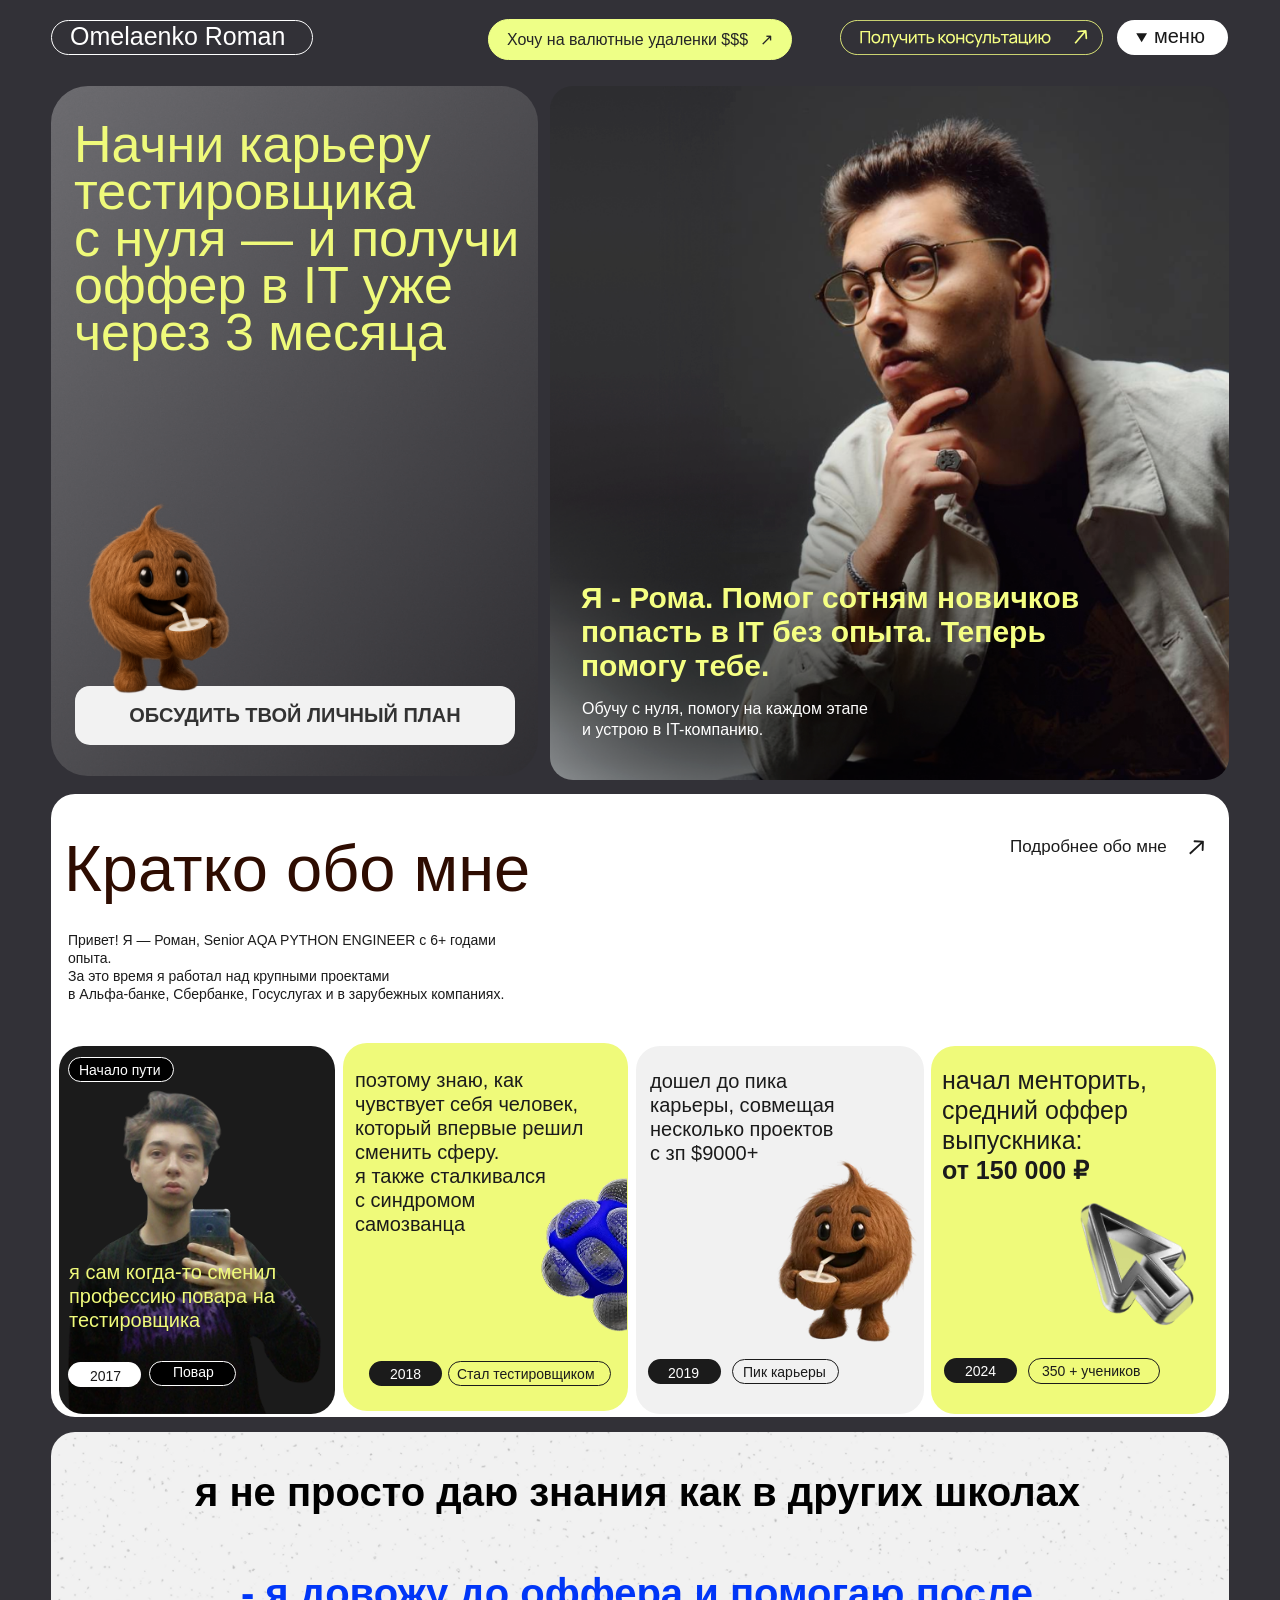
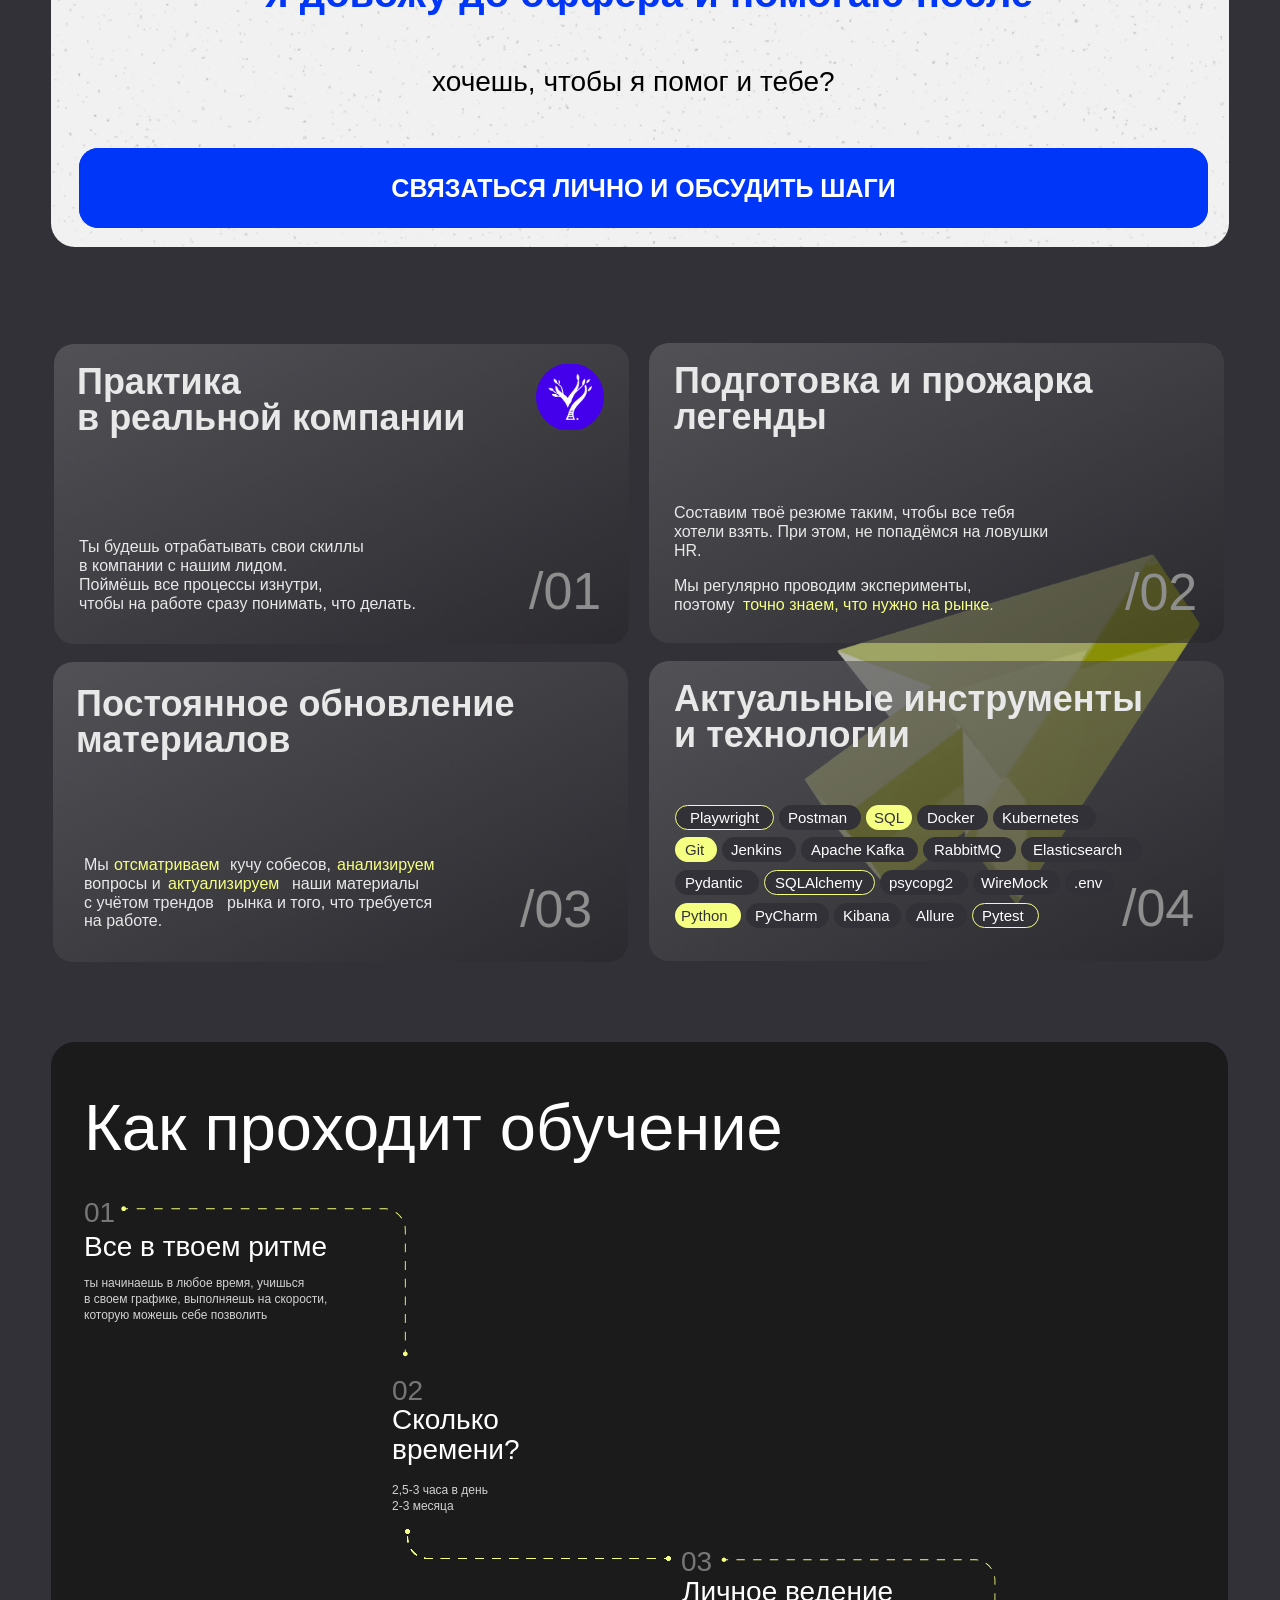
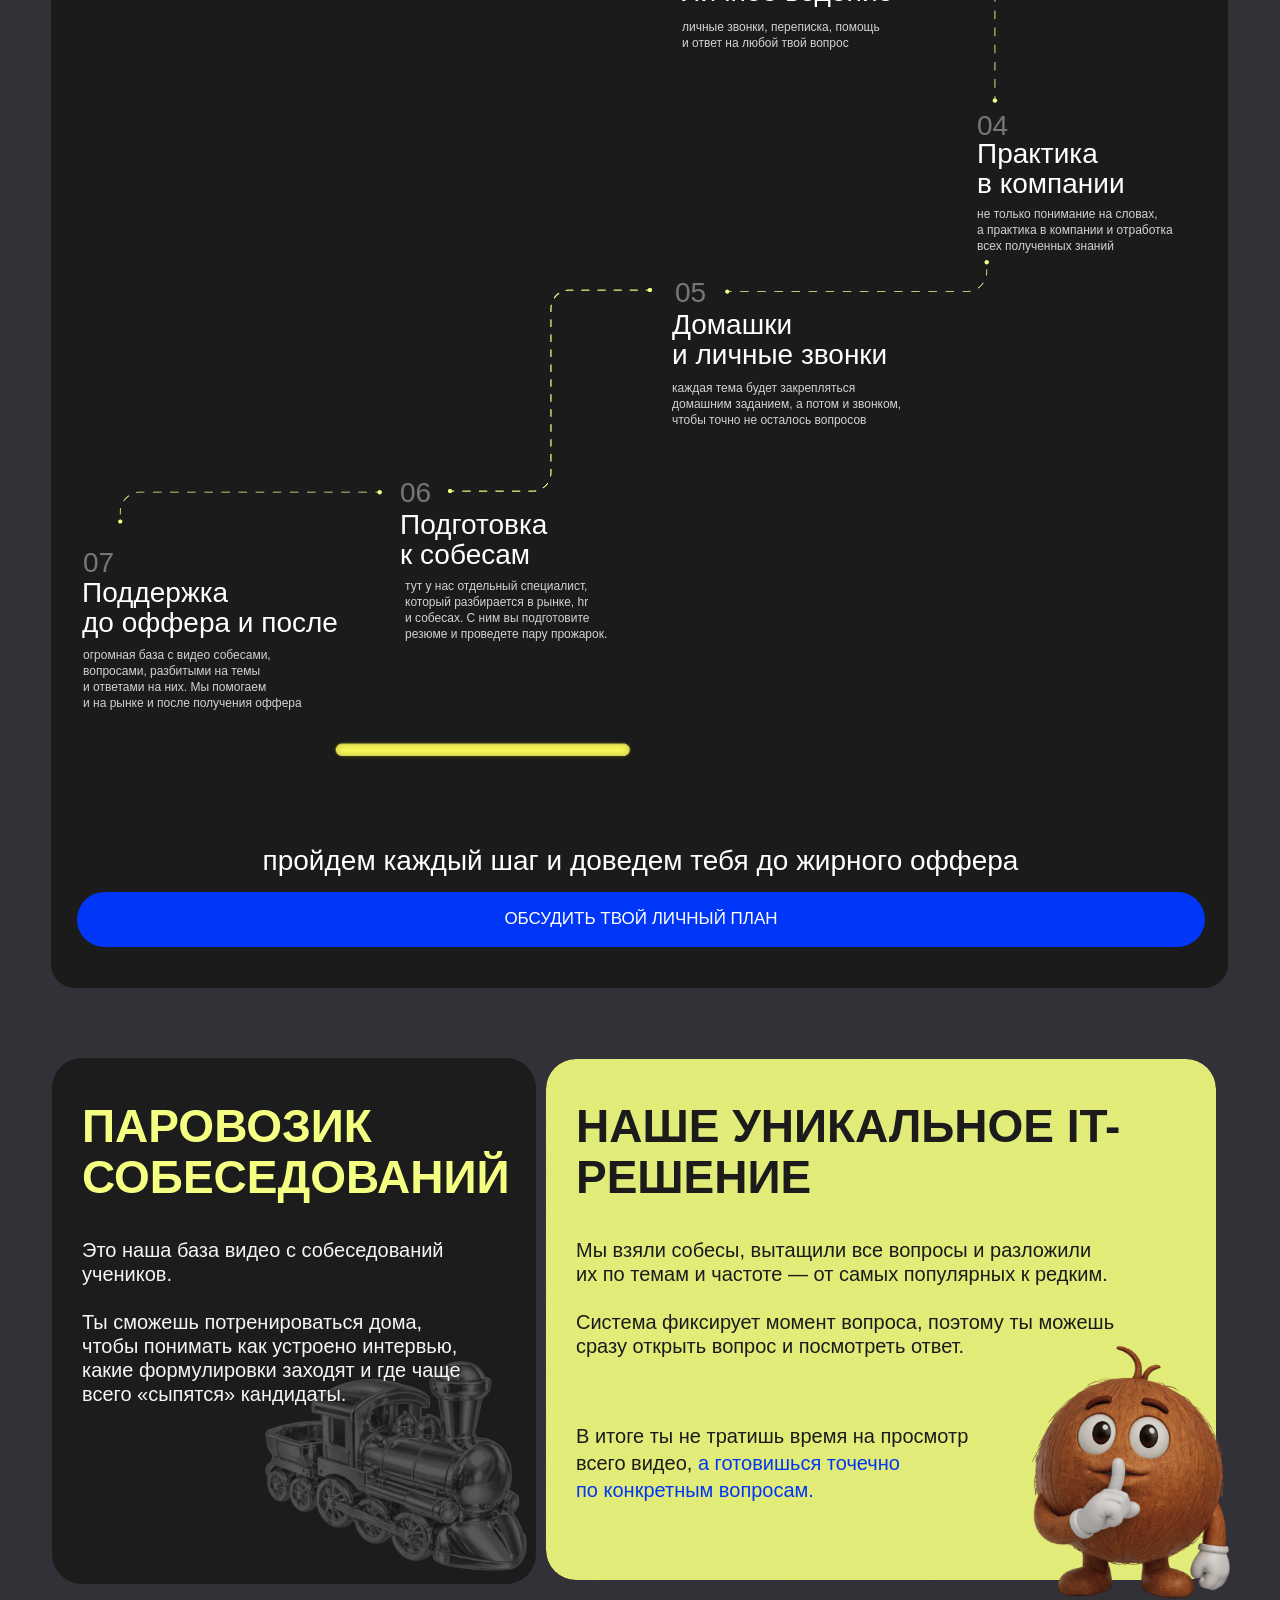
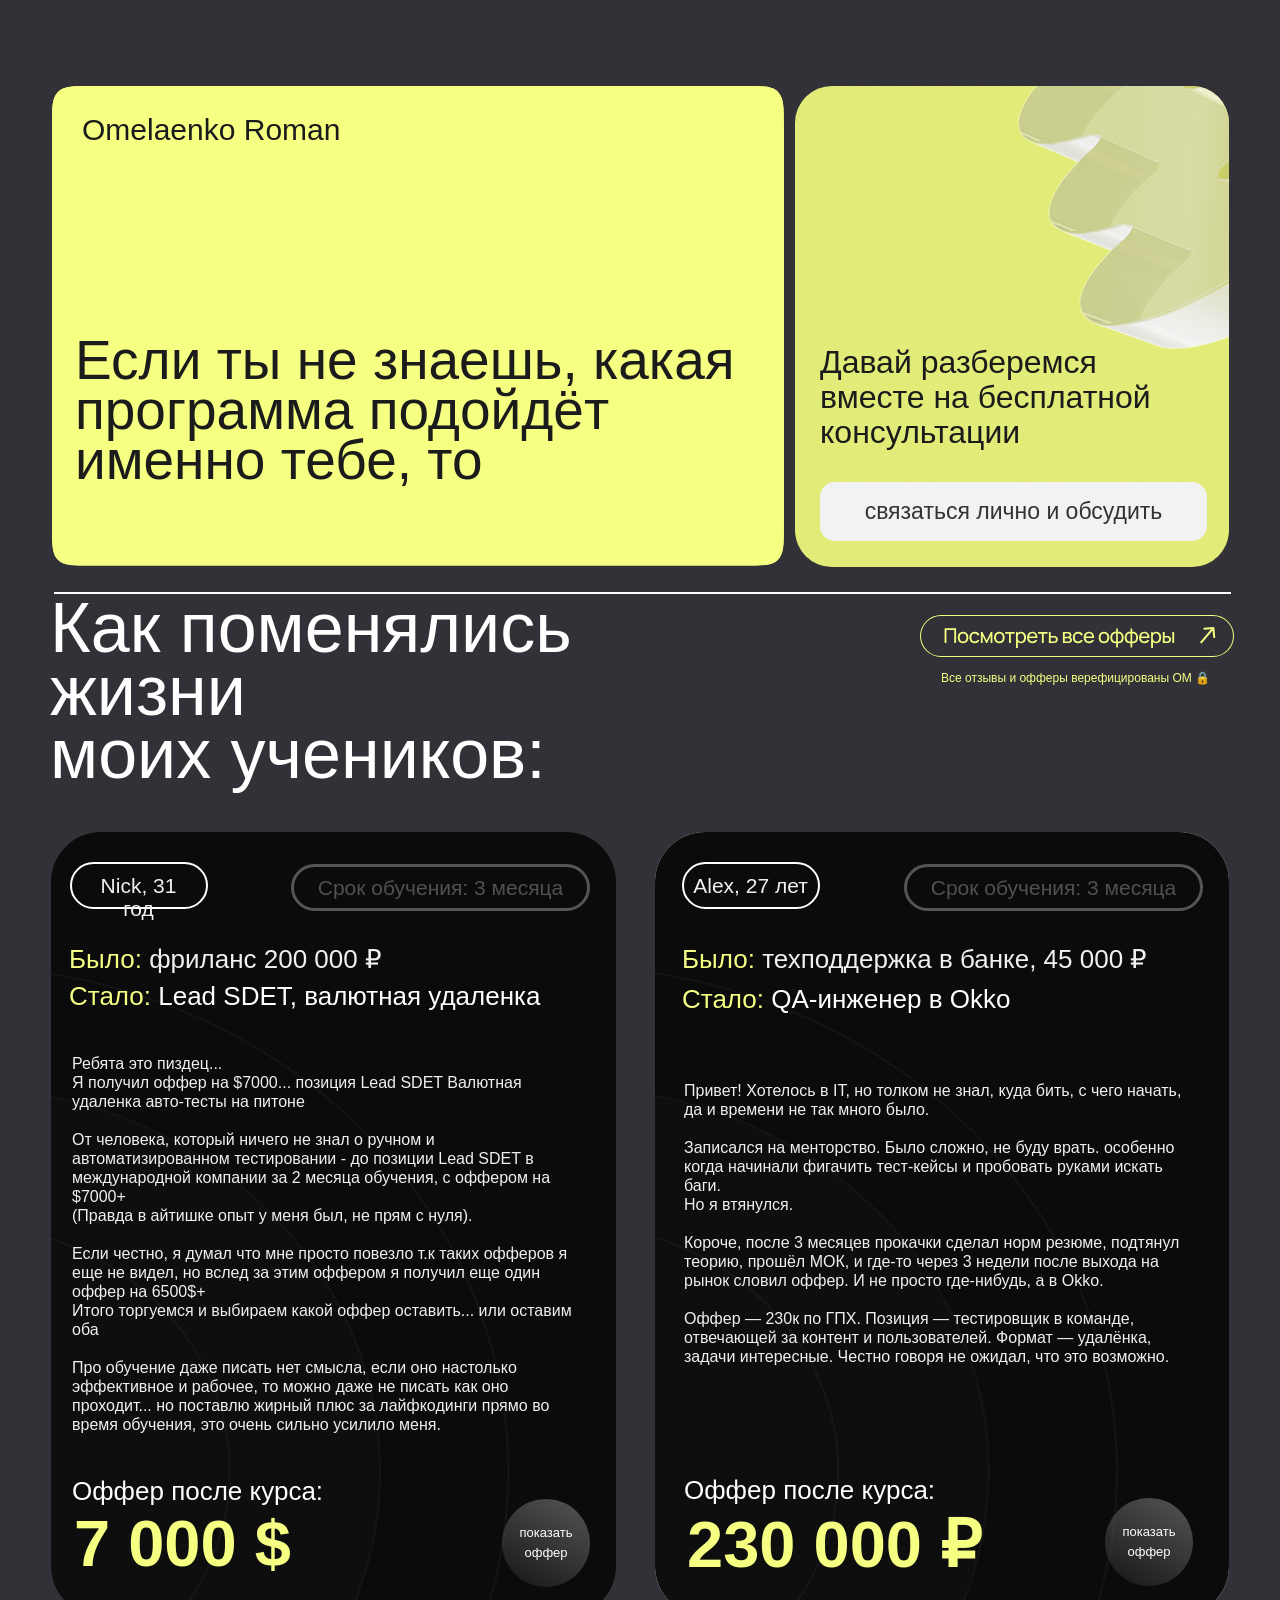
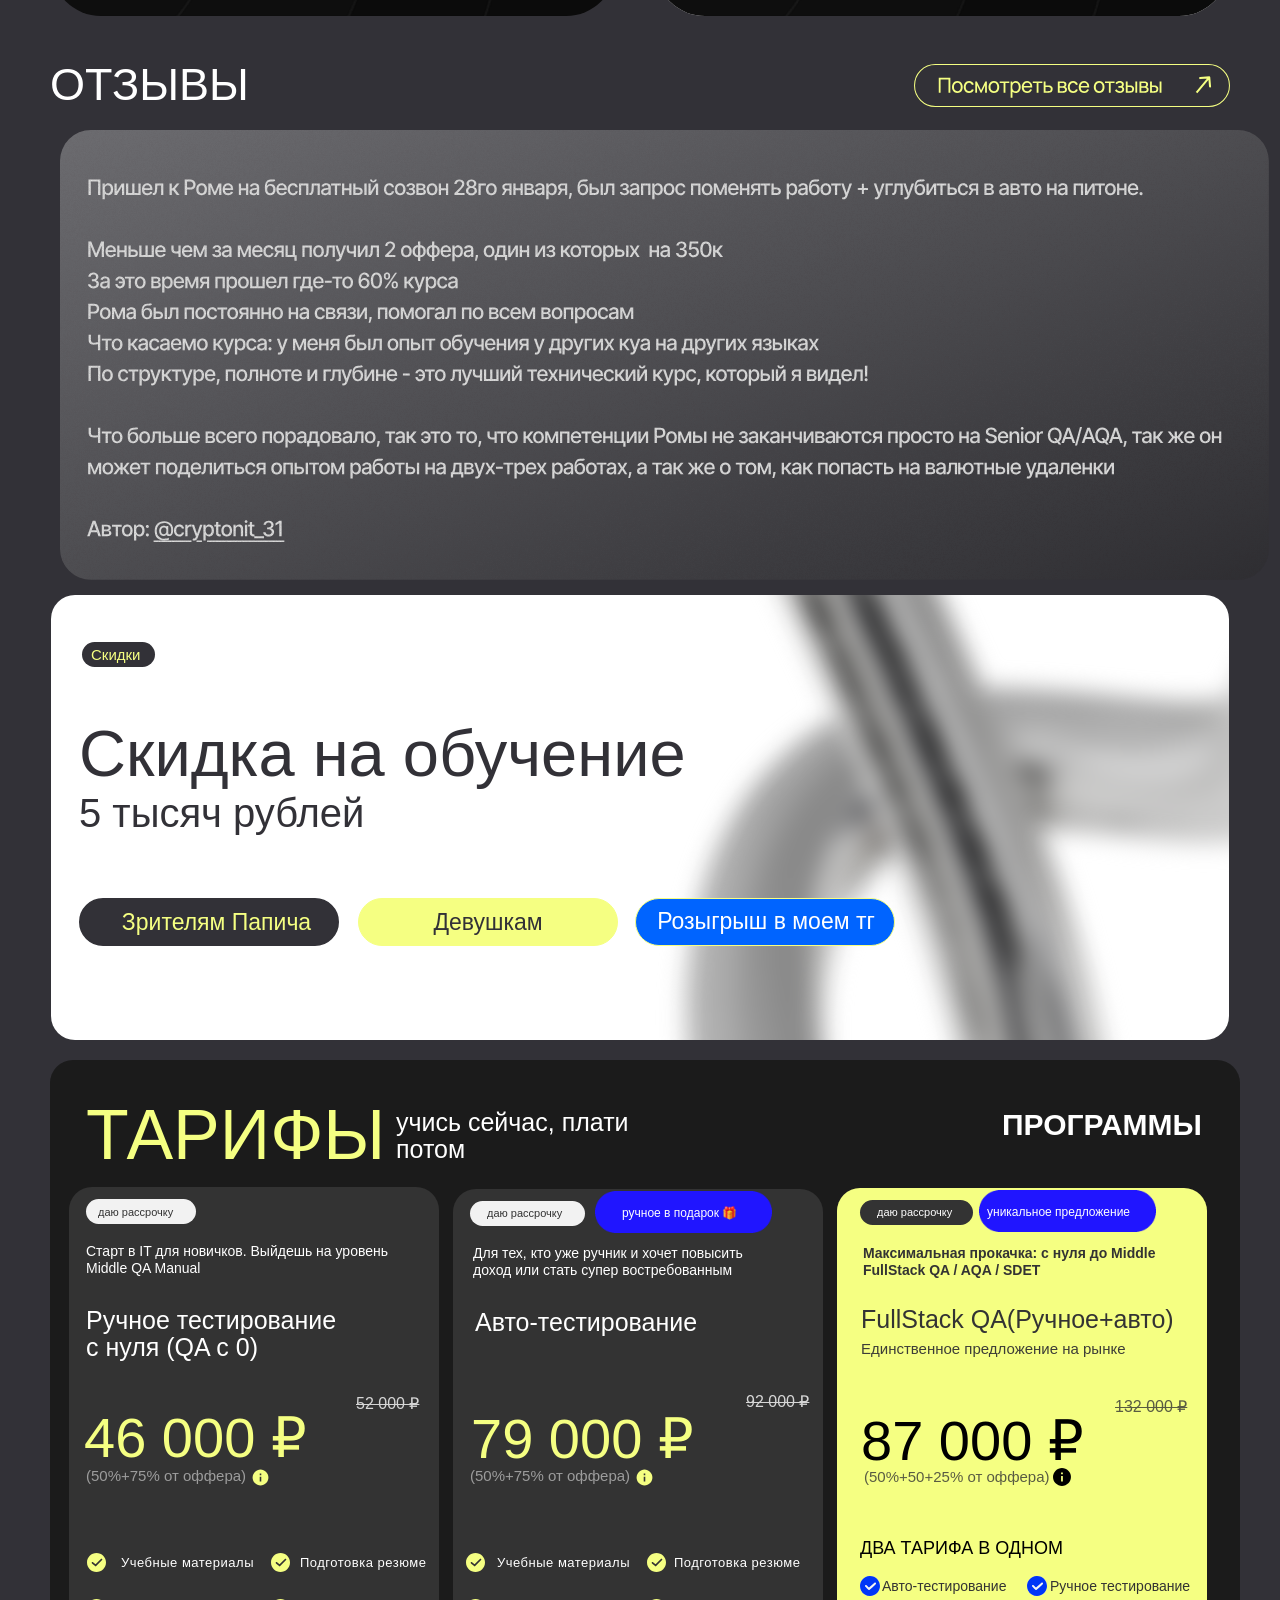
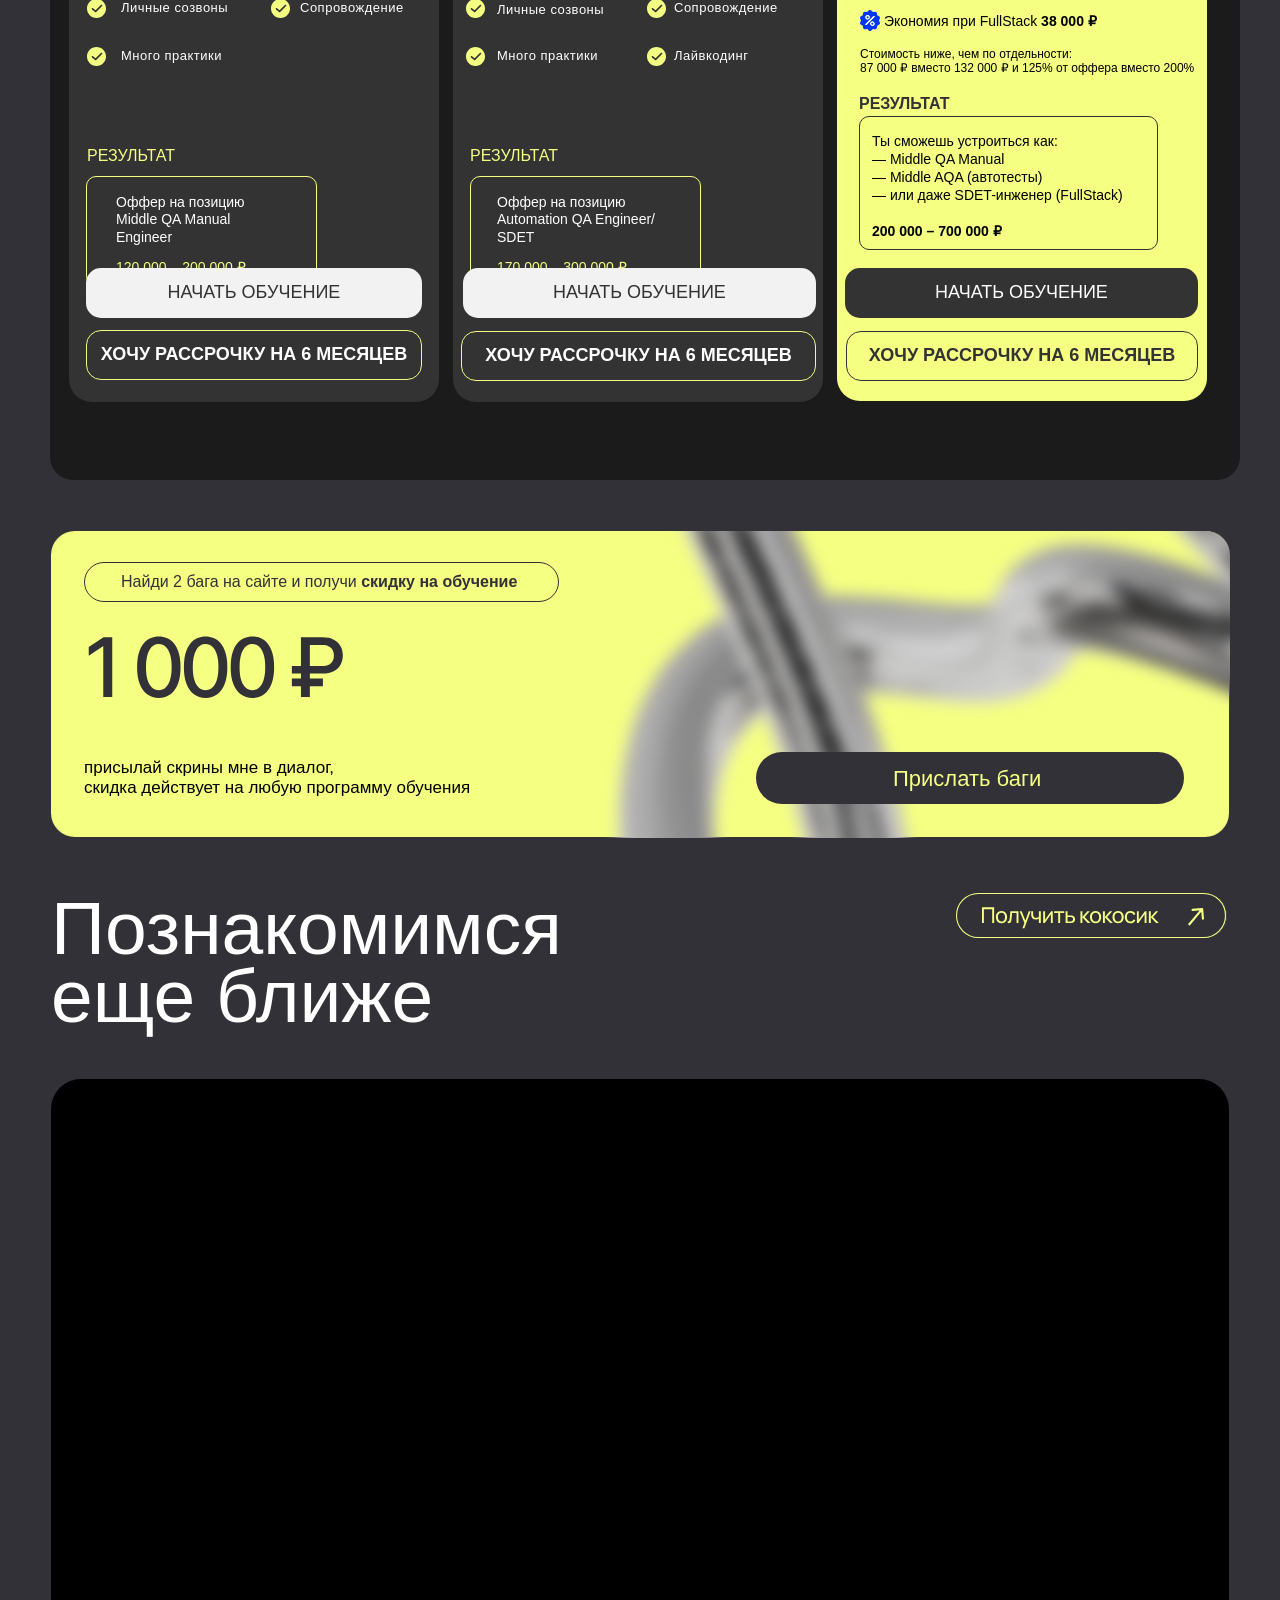
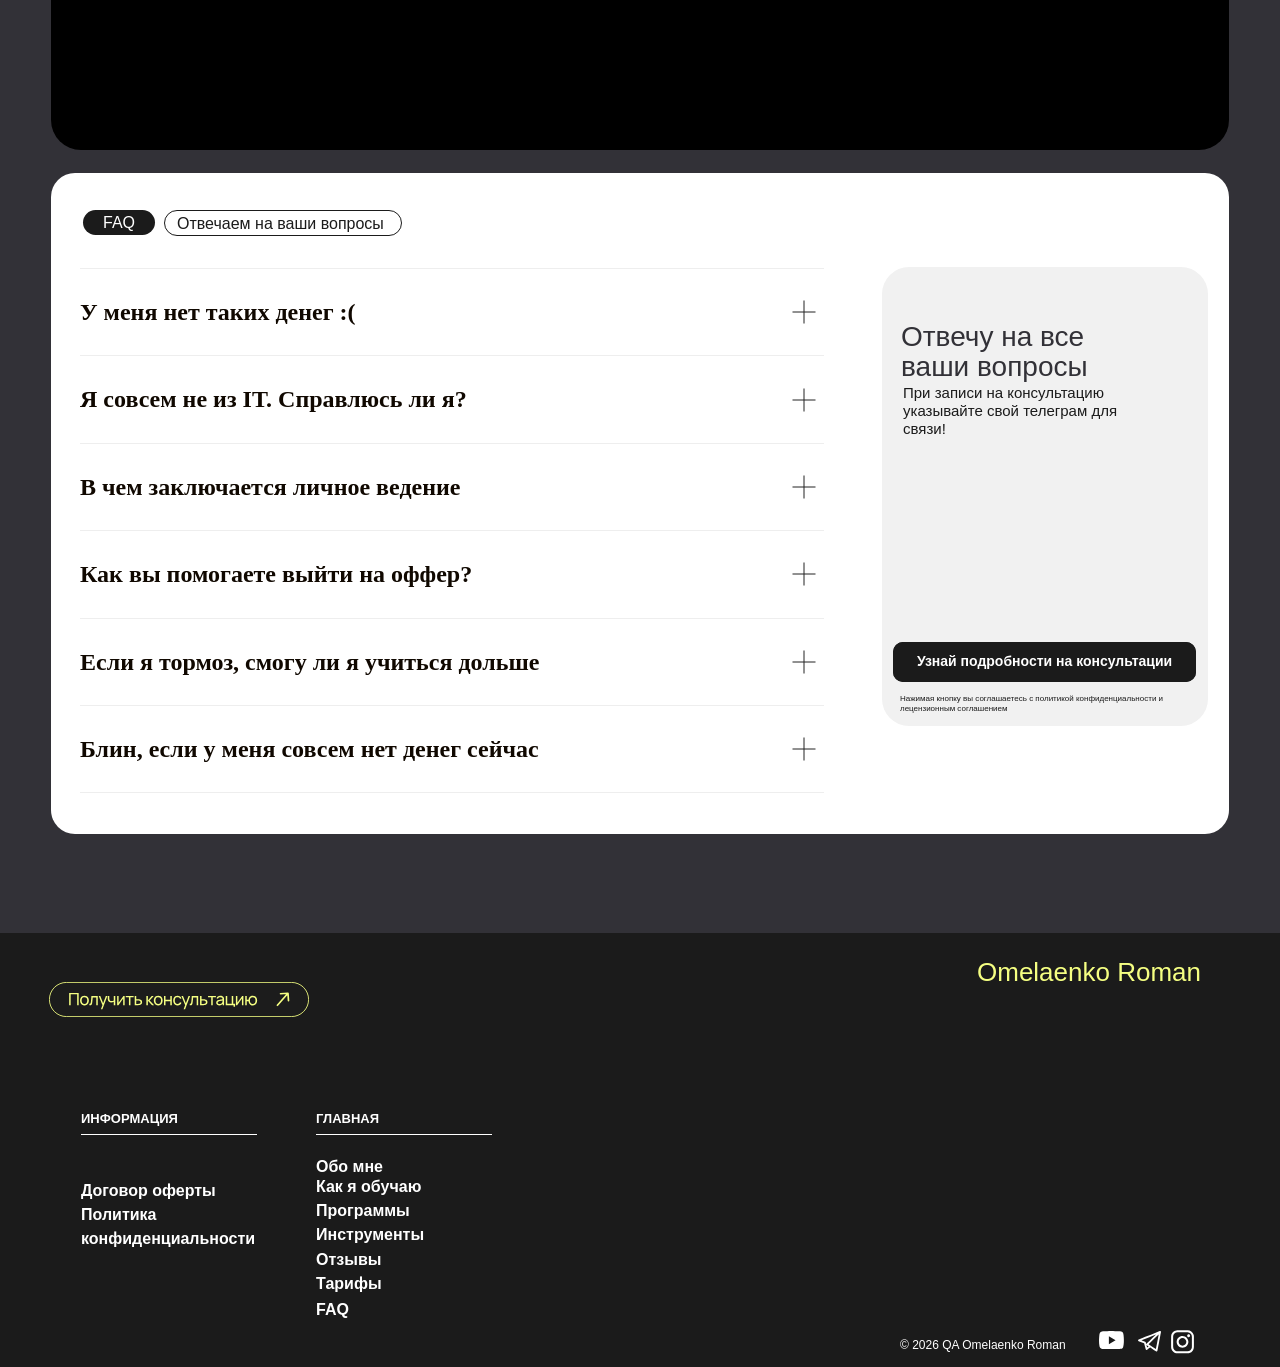
==== commit f2f35c66: "Add approved currency remote landing page" ====
--- a/index.html
+++ b/index.html
@@ -1,7 +1,7 @@
 <!DOCTYPE html>
 <html><head><meta http-equiv="Content-Type" content="text/html; charset=UTF-8"><meta name="viewport" content="width=device-width, initial-scale=1.0"> <title>Начни карьеру тестировщика с нуля — и получи оффер в IT уже через 3 месяца</title> <meta name="description" content="Помогу вам освоить новую профессию с нуля · Окажем поддержку в трудоустрой · Записывайтесь · Проекты в портфолио · "> <meta name="keywords" content="qa тестирование обучение тестированию по система обучения и тестирования курсы по тестированию"> <meta property="og:url" content="https://coconutqa.ru"> <meta property="og:title" content="Кокосовый QA — Начни карьеру тестировщика с нуля — и получи оффер в IT уже через 3 месяца"> <meta property="og:description" content="Обучаю тестированию и помогаю с трудоустройством "> <meta property="og:type" content="website"> <meta property="og:image" content="index_files/__2025-08-18__154826.png"> <link rel="canonical" href="https://coconutqa.ru/"> <meta name="format-detection" content="telephone=no"> <link rel="shortcut icon" href="index_files/Frame_86.png" type="image/x-icon"> <link rel="stylesheet" href="index_files/tilda-grid-3.0.min.css" type="text/css" media="all" onerror="this.loaderr=&#39;y&#39;;"> <link rel="stylesheet" href="index_files/tilda-blocks-page56431261.min.css" type="text/css" media="all" onerror="this.loaderr=&#39;y&#39;;"> <link rel="preconnect" href="https://fonts.gstatic.com/"> <link href="index_files/css2" rel="stylesheet"> <link rel="stylesheet" href="index_files/tilda-animation-2.0.min.css" type="text/css" media="all" onerror="this.loaderr=&#39;y&#39;;"> <link rel="stylesheet" href="index_files/tilda-menu-widgeticons-1.0.min.css" type="text/css" media="all" onerror="this.loaderr=&#39;y&#39;;"> <link rel="stylesheet" href="index_files/tilda-zoom-2.0.min.css" type="text/css" media="all" onload="this.media=&#39;all&#39;;" onerror="this.loaderr=&#39;y&#39;;"> <noscript><link rel="stylesheet" href="index_files/tilda-zoom-2.0.min.css" type="text/css" media="all" /></noscript> <link rel="stylesheet" href="index_files/tilda-popup-1.1.min.css" type="text/css" media="all" onload="this.media=&#39;all&#39;;" onerror="this.loaderr=&#39;y&#39;;"> <noscript><link rel="stylesheet" href="index_files/tilda-popup-1.1.min.css" type="text/css" media="all" /></noscript> <link rel="stylesheet" href="index_files/css2(1)" type="text/css"> <script nomodule="" src="index_files/tilda-polyfill-1.0.min.js" charset="utf-8"></script> <script type="text/javascript">function t_onReady(func) {if(document.readyState!='loading') {func();} else {document.addEventListener('DOMContentLoaded',func);}}
 function t_onFuncLoad(funcName,okFunc,time) {if(typeof window[funcName]==='function') {okFunc();} else {setTimeout(function() {t_onFuncLoad(funcName,okFunc,time);},(time||100));}}function t396_initialScale(t){var e=document.getElementById("rec"+t);if(e){var i=e.querySelector(".t396__artboard");if(i){window.tn_scale_initial_window_width||(window.tn_scale_initial_window_width=document.documentElement.clientWidth);var a=window.tn_scale_initial_window_width,r=[],n,l=i.getAttribute("data-artboard-screens");if(l){l=l.split(",");for(var o=0;o<l.length;o++)r[o]=parseInt(l[o],10)}else r=[320,480,640,960,1200];for(var o=0;o<r.length;o++){var d=r[o];a>=d&&(n=d)}var _="edit"===window.allrecords.getAttribute("data-tilda-mode"),c="center"===t396_getFieldValue(i,"valign",n,r),s="grid"===t396_getFieldValue(i,"upscale",n,r),w=t396_getFieldValue(i,"height_vh",n,r),g=t396_getFieldValue(i,"height",n,r),u=!!window.opr&&!!window.opr.addons||!!window.opera||-1!==navigator.userAgent.indexOf(" OPR/");if(!_&&c&&!s&&!w&&g&&!u){var h=parseFloat((a/n).toFixed(3)),f=[i,i.querySelector(".t396__carrier"),i.querySelector(".t396__filter")],v=Math.floor(parseInt(g,10)*h)+"px",p;i.style.setProperty("--initial-scale-height",v);for(var o=0;o<f.length;o++)f[o].style.setProperty("height","var(--initial-scale-height)");t396_scaleInitial__getElementsToScale(i).forEach((function(t){t.style.zoom=h}))}}}}function t396_scaleInitial__getElementsToScale(t){return t?Array.prototype.slice.call(t.children).filter((function(t){return t&&(t.classList.contains("t396__elem")||t.classList.contains("t396__group"))})):[]}function t396_getFieldValue(t,e,i,a){var r,n=a[a.length-1];if(!(r=i===n?t.getAttribute("data-artboard-"+e):t.getAttribute("data-artboard-"+e+"-res-"+i)))for(var l=0;l<a.length;l++){var o=a[l];if(!(o<=i)&&(r=o===n?t.getAttribute("data-artboard-"+e):t.getAttribute("data-artboard-"+e+"-res-"+o)))break}return r}window.TN_SCALE_INITIAL_VER="1.0",window.tn_scale_initial_window_width=null;</script> <script src="index_files/jquery-1.10.2.min.js" charset="utf-8" onerror="this.loaderr=&#39;y&#39;;"></script> <script src="index_files/tilda-scripts-3.0.min.js" charset="utf-8" defer="" onerror="this.loaderr=&#39;y&#39;;"></script> <script src="index_files/tilda-blocks-page56431261.min.js" charset="utf-8" async="" onerror="this.loaderr=&#39;y&#39;;"></script> <script src="index_files/tilda-lazyload-1.0.min.js" charset="utf-8" async="" onerror="this.loaderr=&#39;y&#39;;"></script> <script src="index_files/tilda-animation-2.0.min.js" charset="utf-8" async="" onerror="this.loaderr=&#39;y&#39;;"></script> <script src="index_files/tilda-zero-1.1.min.js" charset="utf-8" async="" onerror="this.loaderr=&#39;y&#39;;"></script> <script src="index_files/tilda-menu-1.0.min.js" charset="utf-8" async="" onerror="this.loaderr=&#39;y&#39;;"></script> <script src="index_files/tilda-menu-widgeticons-1.0.min.js" charset="utf-8" async="" onerror="this.loaderr=&#39;y&#39;;"></script> <script src="index_files/tilda-zoom-2.0.min.js" charset="utf-8" async="" onerror="this.loaderr=&#39;y&#39;;"></script> <script src="index_files/tilda-video-1.0.min.js" charset="utf-8" async="" onerror="this.loaderr=&#39;y&#39;;"></script> <script src="index_files/hammer.min.js" charset="utf-8" async="" onerror="this.loaderr=&#39;y&#39;;"></script> <script src="index_files/tilda-slider-1.0.min.js" charset="utf-8" async="" onerror="this.loaderr=&#39;y&#39;;"></script> <script src="index_files/tilda-popup-1.0.min.js" charset="utf-8" async="" onerror="this.loaderr=&#39;y&#39;;"></script> <script src="index_files/tilda-animation-sbs-1.0.min.js" charset="utf-8" async="" onerror="this.loaderr=&#39;y&#39;;"></script> <script src="index_files/tilda-zero-scale-1.0.min.js" charset="utf-8" async="" onerror="this.loaderr=&#39;y&#39;;"></script> <script src="index_files/tilda-zero-video-1.0.min.js" charset="utf-8" async="" onerror="this.loaderr=&#39;y&#39;;"></script> <script src="index_files/tilda-skiplink-1.0.min.js" charset="utf-8" async="" onerror="this.loaderr=&#39;y&#39;;"></script> <!-- nominify begin --><script src="index_files/mods.min.js"></script><!-- nominify end --><script type="text/javascript">(function() {if((/bot|google|yandex|baidu|bing|msn|duckduckbot|teoma|slurp|crawler|spider|robot|crawling|facebook/i.test(navigator.userAgent))===false&&typeof(sessionStorage)!='undefined'&&sessionStorage.getItem('visited')!=='y'&&document.visibilityState){var style=document.createElement('style');style.type='text/css';style.innerHTML='@media screen and (min-width: 980px) {.t-records {opacity: 0;}.t-records_animated {-webkit-transition: opacity ease-in-out .2s;-moz-transition: opacity ease-in-out .2s;-o-transition: opacity ease-in-out .2s;transition: opacity ease-in-out .2s;}.t-records.t-records_visible {opacity: 1;}}';document.getElementsByTagName('head')[0].appendChild(style);function t_setvisRecs(){var alr=document.querySelectorAll('.t-records');Array.prototype.forEach.call(alr,function(el) {el.classList.add("t-records_animated");});setTimeout(function() {Array.prototype.forEach.call(alr,function(el) {el.classList.add("t-records_visible");});sessionStorage.setItem("visited","y");},400);}
-document.addEventListener('DOMContentLoaded',t_setvisRecs);}})();</script><style id="js-sbs-anim-trigger-styles">.js-sbs-anim-trigger_click { cursor: pointer; }</style><style type="text/css">div.t-records {opacity: 1;}</style><link rel="stylesheet" href="index_files/face-page-fixes.css?v=20260907c"><link rel="stylesheet" href="index_files/tilda-inline.min.css"></head> <body class="t-body" style="margin: 0px;"> <!--allrecords--> <div id="allrecords" class="t-records" data-hook="blocks-collection-content-node" data-tilda-lazy="yes"> <div id="rec1227326171" class="r t-rec" style="--zoom: 1;" data-animationappear="off" data-record-type="396"> <!-- T396 -->  <div class="t396"> <div class="t396__artboard rendered" data-artboard-recid="1227326171" data-artboard-screens="320,480,640,960,1200,1440,1920" data-artboard-height="1241" data-artboard-valign="center" data-artboard-upscale="grid" data-artboard-height-res-320="1031" data-artboard-height-res-1200="781" data-artboard-height-res-1440="931" data-artboard-proxy-min-offset-top="0" data-artboard-proxy-min-height="931" data-artboard-proxy-max-height="931"> <div class="t396__carrier" data-artboard-recid="1227326171"></div> <div class="t396__filter" data-artboard-recid="1227326171"></div> <div class="t396__elem tn-elem tn-elem__12273261711753361378172" data-elem-id="1753361378172" data-elem-type="vector" data-field-top-value="1072" data-field-left-value="1070" data-field-height-value="18" data-field-width-value="25" data-field-axisy-value="top" data-field-axisx-value="left" data-field-container-value="grid" data-field-topunits-value="px" data-field-leftunits-value="px" data-field-heightunits-value="px" data-field-widthunits-value="px" data-field-heightmode-value="hug" data-field-top-res-320-value="1281" data-field-top-res-1200-value="678" data-field-left-res-1200-value="673" data-field-height-res-1200-value="20" data-field-width-res-1200-value="16" data-field-top-res-1440-value="803" data-field-left-res-1440-value="799" data-field-height-res-1440-value="20" data-field-width-res-1440-value="19" data-fields="width,filewidth,fileheight,top,left,container,axisx,axisy,widthunits,leftunits,topunits" style="width: 19px; left: 814px; top: 803px;"> <div class="tn-atom tn-atom__vector"> <svg xmlns="http://www.w3.org/2000/svg" viewBox="0 0 19.185546875 13.80712890625" fill="none" role="img" aria-label=""><path d="M9.156887779017856 0C11.543270814732143 0.0732235083705357 13.455845591517857 0.11692120758928572 15.366676227678571 0.20018349107142858C15.932101702008929 0.22498492159598213 16.49810025111607 0.3336391517857143 17.05482993861607 0.45174238839285713C18.0157517578125 0.6554679799107143 18.601459095982143 1.2920394419642858 18.79052393973214 2.252801796875C18.9436345703125 3.0310921595982143 19.050326143973216 3.8253239676339286 19.098464425223213 4.617213643973214C19.207498130580355 6.415920954241072 19.240537137276785 8.218739453125 19.0346787109375 10.012712667410714C18.959855078125 10.662878459821428 18.829368443080355 11.314215318080358 18.64785323660714 11.942504603794644C18.42228602120536 12.723755022321429 17.852226116071428 13.22155767299107 17.07977114955357 13.357376395089286C16.169877901785714 13.517413755580357 15.243739229910714 13.611298353794643 14.321088839285713 13.660308705357144C12.768629268973214 13.742980970982142 11.211560184151784 13.829191350446429 9.658527539062499 13.802032589285714C7.428743415178571 13.762465513392858 5.2006785156249995 13.629013839285713 2.9726385323660716 13.5191828125C2.6293169084821426 13.502040401785713 2.28020224609375 13.426469280133928 1.9508063392857142 13.323116489955357C1.05135052734375 13.042035770089287 0.5560993052455356 12.388331863839285 0.37400354910714284 11.4630154296875C0.017933851897321426 9.666077176339284 -0.055716073939732144 7.850252371651785 0.03591135714285714 6.0273513392857145C0.09042397405133928 4.94847578125 0.16871296512276787 3.8684540736607143 0.29745570870535715 2.7966547433035713C0.39256120535714284 2.004787491629464 0.6465678794642857 1.2530653738839286 1.3482705357142857 0.7735712165178572C1.8974555691964285 0.3985959319196428 2.538272767857143 0.30352282645089285 3.1738625279017856 0.26986340401785713C5.324786579241072 0.15648554268973214 7.476856780133928 0.07440454073660714 9.156887779017856 0ZM7.614893052455358 9.905248688616071C9.352331194196427 8.896637081473214 11.029446986607143 7.923481361607143 12.775605831473213 6.910160574776786C11.021349190848214 5.896266713169643 9.343037416294644 4.925453125 7.614893052455358 3.926309709821428V9.905248688616071Z" fill="#323137"></path></svg> </div> </div> <div class="t396__elem tn-elem tn-elem__12273261711753361378173" data-elem-id="1753361378173" data-elem-type="vector" data-field-top-value="1071" data-field-left-value="1127" data-field-height-value="21" data-field-width-value="24" data-field-axisy-value="top" data-field-axisx-value="left" data-field-container-value="grid" data-field-topunits-value="px" data-field-leftunits-value="px" data-field-heightunits-value="px" data-field-widthunits-value="px" data-field-heightmode-value="hug" data-field-top-res-320-value="1280" data-field-top-res-1200-value="677" data-field-left-res-1200-value="709" data-field-height-res-1200-value="20" data-field-width-res-1200-value="15" data-field-top-res-1440-value="802" data-field-left-res-1440-value="841" data-field-height-res-1440-value="20" data-field-width-res-1440-value="18" data-fields="width,filewidth,fileheight,top,left,container,axisx,axisy,widthunits,leftunits,topunits" style="width: 18px; left: 856px; top: 802px;"> <div class="tn-atom tn-atom__vector"> <svg xmlns="http://www.w3.org/2000/svg" viewBox="0 0 18.955078125 16.5076904296875" fill="none" role="img" aria-label=""><path d="M18.955427297491777 0.8018222514905428C18.90978546463816 1.0374837543688322 18.853344225431744 1.332734037057977 18.79565594161184 1.6279843197471218C18.65194652035362 2.362565925678454 18.508237099095393 3.097160002055921 18.364028859991777 3.8317191611842105C18.208048519736842 4.626385870682565 18.051045602898846 5.420803171258224 17.896037957442434 6.2154698807565785C17.70419261410362 7.197916568153783 17.515090768914472 8.180612664473683 17.322721666837992 9.163059351870888C17.16948482473273 9.945754433079768 17.011733681126646 10.727476819490132 16.85849683902138 11.509922491776315C16.67842359683388 12.428395790501645 16.501867020456412 13.347367907072368 16.32229259611431 14.265816264905428C16.217690493935034 14.80089816766036 16.096053762335526 15.333261513157895 16.008037353515622 15.870762682462992C15.927278744346218 16.363594713712992 15.352191650390624 16.73234580592105 14.775109285053453 16.34795677425987C13.816805381373356 15.709345227693257 12.854485994037828 15.07684419973273 11.893912469161185 14.44189896432977C11.33062241724918 14.069481560958058 10.765835911800986 13.699508365028784 10.205538766961348 13.322925832648027C10.108493755139802 13.257730340254934 10.046041760896381 13.251869230571545 9.94470691560444 13.323923468338815C9.155452379728617 13.884869076377468 8.361658601459704 14.440427451685856 7.566143901624178 14.993092683490953C7.063535040604441 15.342315057051808 6.494209292763157 15.141316406249999 6.332717015316612 14.557899054276316C6.130571083470395 13.828203369140624 5.934934724506578 13.096786762438322 5.737303094161184 12.36611838250411C5.523883879009046 11.576340087890625 5.310439722964638 10.786586734169408 5.099265188116776 9.996060212787828C5.077217439350329 9.913281391344572 5.032822651110197 9.869809416118422 4.949046193976151 9.838807887027139C3.4710987998560854 9.291031070106909 1.9941340768914475 8.740834986636512 0.5179325452302631 8.188419163754112C0.04843571160567434 8.012835282175164 -0.1296317840254934 7.55933503803454 0.09934780440481085 7.135165283203125C0.19615612715871708 6.955665681537829 0.36118153140419407 6.856500693873355 0.5477768169202303 6.784221988075658C1.5750497699938322 6.386165347450658 2.6025821083470397 5.988108706825658 3.6298475791529605 5.590027125308388C5.176781481291118 4.990497956928454 6.723441033614309 4.390719379625823 8.270374935752468 3.791190211245888C9.867714381167763 3.17213232421875 11.465303235505758 2.5532989052220394 13.06289208984375 1.9344654862253288C14.683551269531248 1.306847884971217 16.302713995682563 0.6758108873869243 17.925642796566613 0.0542965718801398C18.43827789627878 -0.1420478590152138 18.959193372224505 0.21400981548108552 18.955427297491777 0.8018222514905428ZM17.013479543585525 2.9137446803042764L16.980382979543585 2.892993857935855C14.241399131373354 5.458887913754111 11.502415283203124 8.024557501541942 8.75343013723273 10.600003919099507C10.753789460834703 11.920923455489309 12.731851626747533 13.22695327919408 14.735228798314143 14.54984314607319C15.498145751953125 10.653227783203125 16.255825118215462 6.783498702199835 17.013479543585525 2.9137446803042764ZM14.843821443256578 2.8624662057976975C14.836538702713817 2.850743986430921 14.82953031198602 2.8390217670641444 14.822247571443256 2.8272995476973684C10.833301025390623 4.372662173622532 6.844080129523026 5.918249267578124 2.8551335834703946 7.463611893503289C3.153326891447368 7.605500629625822 3.4447612176192433 7.715140792043586 3.736694361636513 7.823833200555098C4.449953998766447 8.089029708059211 5.162490350020558 8.35547326017681 5.87699703176398 8.617252865439967C6.187735608552631 8.731058156866776 6.373345728824013 8.93716969058388 6.449839445415296 9.254891717208059C6.541871337890625 9.638308054070723 6.654978284333882 10.017060444078949 6.759829795435856 10.397558696546053C6.772848941200658 10.444921450966284 6.7914299059416114 10.49083763363487 6.8072174907483545 10.537227693256579C6.87592964895148 10.341865684107729 7.006345574629934 10.207060161389801 7.145790103310032 10.076669176603618C8.037626529091282 9.24267067999589 8.928465319181743 8.407724429481908 9.819304109272204 7.573027587890625C11.420659038342928 6.072832917865954 13.02201396741365 4.572663188733553 14.623368896484376 3.072244050678454C14.697368523848684 3.0028834292763156 14.770345574629935 2.9323007041529605 14.843821443256578 2.8622167968750003V2.8624662057976975ZM6.972251374897204 11.186838173314145C7.156090691817434 11.865005975020559 7.336912160773027 12.532174843236021 7.52324556692023 13.219645597759046C7.937813078227796 12.9292587890625 8.333325747841283 12.652090653268914 8.744401534231084 12.364172992907072C8.142228631270559 11.963921553762335 7.565121325041118 11.580754625822369 6.972251374897204 11.186838173314145Z" fill="#323137"></path></svg> </div> </div> <div class="t396__elem tn-elem tn-elem__12273261711753361378138" data-elem-id="1753361378138" data-elem-type="shape" data-field-top-value="21" data-field-left-value="1731" data-field-height-value="56" data-field-width-value="178" data-field-axisy-value="top" data-field-axisx-value="left" data-field-container-value="grid" data-field-topunits-value="px" data-field-leftunits-value="px" data-field-heightunits-value="px" data-field-widthunits-value="px" data-field-top-res-320-value="21" data-field-left-res-320-value="272" data-field-height-res-320-value="24" data-field-width-res-320-value="77" data-field-top-res-480-value="20" data-field-left-res-480-value="1077" data-field-top-res-640-value="20" data-field-left-res-640-value="1077" data-field-top-res-1200-value="20" data-field-left-res-1200-value="1077" data-field-height-res-1200-value="35" data-field-width-res-1200-value="111" data-field-top-res-1440-value="20" data-field-left-res-1440-value="1294" data-field-height-res-1440-value="42" data-field-width-res-1440-value="132" data-fields="width,height,top,left,container,axisx,axisy,widthunits,heightunits,leftunits,topunits" style="width: 132px; left: 1309px; top: 20px; height: 42px;"> <a class="tn-atom" href="#menuopen"> </a> </div> <div class="t396__elem tn-elem tn-elem__12273261711753361378146" data-elem-id="1753361378146" data-elem-type="text" data-field-top-value="27" data-field-left-value="1801" data-field-height-value="37" data-field-width-value="74" data-field-axisy-value="top" data-field-axisx-value="left" data-field-container-value="grid" data-field-topunits-value="px" data-field-leftunits-value="px" data-field-heightunits-value="px" data-field-widthunits-value="px" data-field-textfit-value="fixedsize" data-field-fontsize-value="25" data-field-top-res-320-value="22" data-field-left-res-320-value="298" data-field-height-res-320-value="23" data-field-width-res-320-value="40" data-field-fontsize-res-320-value="14" data-field-top-res-480-value="22" data-field-left-res-480-value="1114" data-field-top-res-640-value="22" data-field-left-res-640-value="1114" data-field-top-res-1200-value="22" data-field-left-res-1200-value="1114" data-field-height-res-1200-value="28" data-field-width-res-1200-value="56" data-field-fontsize-res-1200-value="20" data-field-top-res-1440-value="24" data-field-left-res-1440-value="1346" data-field-height-res-1440-value="28" data-field-width-res-1440-value="55" data-field-fontsize-res-1440-value="20" data-fields="top,left,width,height,container,axisx,axisy,widthunits,leftunits,topunits" style="top: 24px; left: 1361px; width: 55px; height: 28px;"> <div class="tn-atom"><a href="#menuopen" style="color: inherit">меню</a></div> </div> <div class="t396__elem tn-elem tn-elem__12273261711753361378175" data-elem-id="1753361378175" data-elem-type="vector" data-field-top-value="1068" data-field-left-value="1186" data-field-height-value="23" data-field-width-value="24" data-field-axisy-value="top" data-field-axisx-value="left" data-field-container-value="grid" data-field-topunits-value="px" data-field-leftunits-value="px" data-field-heightunits-value="px" data-field-widthunits-value="px" data-field-heightmode-value="hug" data-field-top-res-320-value="1279" data-field-left-res-320-value="743" data-field-top-res-480-value="676" data-field-left-res-480-value="743" data-field-top-res-640-value="676" data-field-left-res-640-value="743" data-field-top-res-1200-value="676" data-field-left-res-1200-value="743" data-field-height-res-1200-value="20" data-field-width-res-1200-value="15" data-field-top-res-1440-value="800" data-field-left-res-1440-value="883" data-field-height-res-1440-value="20" data-field-width-res-1440-value="18" data-fields="width,filewidth,fileheight,top,left,container,axisx,axisy,widthunits,leftunits,topunits" style="width: 18px; left: 898px; top: 800px;"> <div class="tn-atom tn-atom__vector"> <svg xmlns="http://www.w3.org/2000/svg" viewBox="0 0 18.40625 17.9183349609375" fill="none" role="img" aria-label=""><path d="M18.391723986486486 8.953197972972973C18.391723986486486 10.322249873310811 18.402121030405407 11.691625126689189 18.388490456081083 13.060677027027028C18.378093412162162 14.090332601351353 18.04392048141892 15.02318125 17.422212077702703 15.857108741554054C16.769312542229727 16.732997508445948 15.911780278716217 17.346721579391893 14.85541076858108 17.66689083614865C14.421819214527027 17.798296537162162 13.956265456081082 17.888835388513513 13.50436714527027 17.891969425675676C10.639633319256758 17.911892947635135 7.774203040540541 17.91537521114865 4.909469214527027 17.8954765625C3.7203010979729734 17.887069383445947 2.676144383445946 17.447035641891894 1.7733999028716219 16.697677407094595C1.046181402027027 16.09407677364865 0.5343284628378379 15.33914691722973 0.2557896663851351 14.454527618243244C0.12262144256756756 14.031606714527028 0.02857694679054054 13.578290625 0.025346401182432435 13.138256883445948C0.004886660388513513 10.353341511824324 -0.020954396326013515 7.5677296875 0.028220760979729732 4.783535641891892C0.058730861486486485 3.069167567567568 0.8914768707770271 1.7291453082770272 2.3638574788851354 0.7816189189189189C2.969748944256757 0.39191383445945943 3.6380948057432434 0.15040119974662164 4.3602913851351355 0.06092617989864865C4.572435853040541 0.034712943834459456 4.786371199324324 0.005004385768581081 4.999585219594595 0.004654866005067568C7.810816554054054 0.0011597529391891893 10.622047888513514 -0.0044323991131756755 13.433279222972972 0.006052945059121621C14.478182136824325 0.009897587837837838 15.423989780405405 0.34228411739864867 16.272517905405405 0.9329580912162163C17.18745777027027 1.570117795608108 17.810608826013514 2.419782630912162 18.15590012668919 3.458186148648649C18.30128462837838 3.8950609797297298 18.393514864864866 4.345591258445946 18.3924453125 4.81044856418919C18.389560008445947 6.191365033783784 18.391375760135137 7.572281503378378 18.391375760135137 8.952849746621622H18.39207221283784L18.391723986486486 8.953197972972973ZM9.213198690878379 16.309031925675676V16.306246114864862C10.541284248310811 16.306246114864862 11.869369805743244 16.30273897804054 13.197455363175676 16.30763902027027C14.086203631756756 16.310773057432435 14.877672381756756 16.06402981418919 15.553927956081083 15.488735008445946C16.267493496621622 14.881279011824324 16.693573310810812 14.123538471283783 16.730186824324324 13.200465033783784C16.768591216216215 12.234410515202704 16.752075337837837 11.266266638513514 16.753517989864864 10.29916744087838C16.755657094594596 8.574327702702703 16.749214907094593 6.849487964527028 16.754587542229732 5.1246482263513515C16.75675152027027 4.471425337837839 16.633976858108106 3.854169256756757 16.29226731418919 3.2841227195945946C15.771793285472972 2.415238277027027 15.003655701013514 1.8514747381756758 13.996460726351351 1.6795155912162163C13.39022352195946 1.576060029560811 12.75739674831081 1.601923298141892 12.13678277027027 1.5998264780405405C9.86361089527027 1.5928370777027028 7.59041414695946 1.6078655320945947 5.31724227195946 1.5949338978040541C4.328005827702703 1.5893423775337838 3.4554003378378377 1.8560190920608108 2.7274580236486488 2.5166069679054055C2.3512964569256756 2.857719552364865 2.0723994847972973 3.2694474662162163 1.8857476731418918 3.737787035472973C1.6811522550675677 4.252266596283784 1.6499213260135137 4.789132136824325 1.6513590033783785 5.3347033361486496C1.657818602195946 7.834769552364865 1.6596144552364867 10.334487542229729 1.6513590033783785 12.834528885135136C1.648127960304054 13.796379814189189 1.9618450802364864 14.633814442567568 2.6538827702702705 15.315368032094595C3.341978040540541 15.993414484797297 4.196251900337838 16.31007660472973 5.1750913006756765 16.30938015202703C6.521135388513514 16.308335472972974 7.867179476351352 16.30938015202703 9.213198690878379 16.30938015202703V16.309031925675676Z" fill="#323137"></path></svg> </div> </div> <div class="t396__elem tn-elem tn-elem__12273261711753361378177" data-elem-id="1753361378177" data-elem-type="vector" data-field-top-value="1075" data-field-left-value="1193" data-field-height-value="12" data-field-width-value="12" data-field-axisy-value="top" data-field-axisx-value="left" data-field-container-value="grid" data-field-topunits-value="px" data-field-leftunits-value="px" data-field-heightunits-value="px" data-field-widthunits-value="px" data-field-heightmode-value="hug" data-field-top-res-320-value="1283" data-field-left-res-320-value="747" data-field-top-res-480-value="680" data-field-left-res-480-value="747" data-field-top-res-640-value="680" data-field-left-res-640-value="747" data-field-top-res-1200-value="680" data-field-left-res-1200-value="747" data-field-height-res-1200-value="20" data-field-width-res-1200-value="8" data-field-top-res-1440-value="805" data-field-left-res-1440-value="888" data-field-height-res-1440-value="20" data-field-width-res-1440-value="9" data-fields="width,filewidth,fileheight,top,left,container,axisx,axisy,widthunits,leftunits,topunits" style="width: 9px; left: 903px; top: 805px;"> <div class="tn-atom tn-atom__vector"> <svg xmlns="http://www.w3.org/2000/svg" viewBox="0 0 9.474609375 9.2269287109375" fill="none" role="img" aria-label=""><path d="M9.472639653577303 4.6152318256578955C9.465807961554276 7.164774408922698 7.3293583470394745 9.240910654810856 4.7127953690378295 9.225177816611843C2.099852689144737 9.20944497841283 -0.0060909521021792765 7.157768184621711 1.3236478094161184 -1.2466591282894737C4.608574665912829 0.006117431142064145 2.030368895970395 2.1275010952919406 -0.00975470874794408 4.756602970805921C0.00003508547584292763 7.386804399671053 0.00982487072368421 9.462940645559211 2.0817661585115133 9.472265655838816L4.615580890213816 9.472639653577303ZM4.6152318256578955 4.731121258223685C7.628382005550987 6.422339031661184 7.635388229851974 7.82378335731908 6.276355247738487 7.832036240748355C4.621165923108553 7.840314057360198 2.969143112664474 6.453580309416119 1.6083598211348684 4.7490731496710525C1.5957710572574015 3.048156368215461 1.5831847866981907 1.6416805263157894 2.947476177014803 1.6391672615131578C4.611741180098685 1.6366539967105265 6.264811184210527 3.0273371607730266 7.621400714432566 4.731121258223685Z" fill="#323137"></path></svg> </div> </div> <div class="t396__elem tn-elem tn-elem__12273261711753361378179" data-elem-id="1753361378179" data-elem-type="vector" data-field-top-value="1072" data-field-left-value="1203" data-field-height-value="3" data-field-width-value="3" data-field-axisy-value="top" data-field-axisx-value="left" data-field-container-value="grid" data-field-topunits-value="px" data-field-leftunits-value="px" data-field-heightunits-value="px" data-field-widthunits-value="px" data-field-heightmode-value="hug" data-field-top-res-320-value="1282" data-field-left-res-320-value="754" data-field-top-res-480-value="679" data-field-left-res-480-value="754" data-field-top-res-640-value="679" data-field-left-res-640-value="754" data-field-top-res-1200-value="679" data-field-left-res-1200-value="754" data-field-height-res-1200-value="20" data-field-width-res-1200-value="2" data-field-top-res-1440-value="803" data-field-left-res-1440-value="896" data-field-height-res-1440-value="20" data-field-width-res-1440-value="2" data-fields="width,filewidth,fileheight,top,left,container,axisx,axisy,widthunits,leftunits,topunits" style="width: 2px; left: 911px; top: 803px;"> <div class="tn-atom tn-atom__vector"> <svg xmlns="http://www.w3.org/2000/svg" viewBox="0 0 2.38671875 2.31854248046875" fill="none" role="img" aria-label=""><path d="M1.2081618046875002 0.00036773846484374997C1.8743570625 0.0038647182031250004 2.3950961328125002 0.52176774609375 2.3857592890625 1.171506578125C2.37678283984375 1.8121543984375001 1.8484969648437501 2.31991687890625 1.19271734765625 2.31851826171875C0.5358613203125 2.3171172578125 -0.00499311109375 1.78697690234375 0.000034774253515625 1.1494771640625C0.005062660078125 0.50393418359375 0.5383769218750001 -0.003479024453125 1.2081618046875002 1.7966622070312501V-1.193359375Z" fill="#323137"></path></svg> </div> </div> <div class="t396__elem tn-elem tn-elem__12273261711753361378182" data-elem-id="1753361378182" data-elem-type="shape" data-field-top-value="21" data-field-left-value="11" data-field-height-value="56" data-field-width-value="420" data-field-axisy-value="top" data-field-axisx-value="left" data-field-container-value="grid" data-field-topunits-value="px" data-field-leftunits-value="px" data-field-heightunits-value="px" data-field-widthunits-value="px" data-field-top-res-320-value="20" data-field-left-res-320-value="-29" data-field-height-res-320-value="27" data-field-width-res-320-value="174" data-field-top-res-480-value="20" data-field-left-res-480-value="11" data-field-top-res-640-value="20" data-field-left-res-640-value="11" data-field-top-res-1200-value="20" data-field-left-res-1200-value="11" data-field-height-res-1200-value="35" data-field-width-res-1200-value="262" data-field-top-res-1440-value="20" data-field-left-res-1440-value="11" data-field-height-res-1440-value="42" data-field-width-res-1440-value="312" data-fields="width,height,top,left,container,axisx,axisy,widthunits,heightunits,leftunits,topunits" style="width: 312px; left: 26px; top: 20px; height: 42px;"> <div class="tn-atom"> </div> </div> <div class="t396__elem tn-elem tn-elem__12273261711753361378186" data-elem-id="1753361378186" data-elem-type="text" data-field-top-value="20" data-field-left-value="42" data-field-height-value="58" data-field-width-value="371" data-field-axisy-value="top" data-field-axisx-value="left" data-field-container-value="grid" data-field-topunits-value="px" data-field-leftunits-value="px" data-field-heightunits-value="px" data-field-widthunits-value="px" data-field-textfit-value="fixedsize" data-field-fontsize-value="42" data-field-top-res-320-value="22" data-field-left-res-320-value="-11" data-field-height-res-320-value="22" data-field-width-res-320-value="146" data-field-fontsize-res-320-value="16" data-field-top-res-480-value="18" data-field-left-res-480-value="30" data-field-top-res-640-value="18" data-field-left-res-640-value="30" data-field-top-res-1200-value="18" data-field-left-res-1200-value="30" data-field-height-res-1200-value="37" data-field-width-res-1200-value="224" data-field-fontsize-res-1200-value="25" data-field-top-res-1440-value="17" data-field-left-res-1440-value="27" data-field-height-res-1440-value="44" data-field-width-res-1440-value="289" data-field-fontsize-res-1440-value="32" data-fields="top,left,width,height,container,axisx,axisy,widthunits,leftunits,topunits" style="top: 17px; left: 42px; width: 289px; height: 44px;"> <div class="tn-atom" field="tn_text_1753361378186">Omelaenko Roman</div> </div> <div class="t396__elem tn-elem tn-elem__12273261711753361378193" data-elem-id="1753361378193" data-elem-type="shape" data-field-top-value="126" data-field-left-value="11" data-field-height-value="1109" data-field-width-value="1909" data-field-axisy-value="top" data-field-axisx-value="left" data-field-container-value="grid" data-field-topunits-value="px" data-field-leftunits-value="px" data-field-heightunits-value="px" data-field-widthunits-value="px" data-field-top-res-320-value="1075" data-field-left-res-320-value="47" data-field-top-res-1200-value="86" data-field-left-res-1200-value="11" data-field-height-res-1200-value="694" data-field-width-res-1200-value="1189" data-field-top-res-1440-value="99" data-field-left-res-1440-value="11" data-field-height-res-1440-value="825" data-field-width-res-1440-value="1417" data-fields="width,height,top,left,container,axisx,axisy,widthunits,heightunits,leftunits,topunits" style="width: 1417px; left: 26px; top: 99px; height: 825px;"> <div class="tn-atom"> </div> </div> <div class="t396__elem tn-elem tn-elem__12273261711753361378196" data-elem-id="1753361378196" data-elem-type="shape" data-field-top-value="126" data-field-left-value="814" data-field-height-value="1109" data-field-width-value="1106" data-field-axisy-value="top" data-field-axisx-value="left" data-field-container-value="grid" data-field-topunits-value="px" data-field-leftunits-value="px" data-field-heightunits-value="px" data-field-widthunits-value="px" data-field-top-res-320-value="1089" data-field-left-res-320-value="1332" data-field-top-res-1200-value="86" data-field-left-res-1200-value="510" data-field-height-res-1200-value="694" data-field-width-res-1200-value="690" data-field-top-res-1440-value="99" data-field-left-res-1440-value="606" data-field-height-res-1440-value="825" data-field-width-res-1440-value="822" data-fields="width,height,top,left,container,axisx,axisy,widthunits,heightunits,leftunits,topunits" style="width: 822px; left: 621px; top: 99px; height: 825px;"> <div class="tn-atom"> </div> </div> <div class="t396__elem tn-elem tn-elem__12273261711753361378199" data-elem-id="1753361378199" data-elem-type="shape" data-field-top-value="126" data-field-left-value="814" data-field-height-value="1109" data-field-width-value="1095" data-field-axisy-value="top" data-field-axisx-value="left" data-field-container-value="grid" data-field-topunits-value="px" data-field-leftunits-value="px" data-field-heightunits-value="px" data-field-widthunits-value="px" data-field-top-res-320-value="80" data-field-left-res-320-value="-29" data-field-height-res-320-value="392" data-field-width-res-320-value="378" data-field-container-res-320-value="grid" data-field-top-res-1200-value="86" data-field-left-res-1200-value="510" data-field-height-res-1200-value="694" data-field-width-res-1200-value="679" data-field-top-res-1440-value="99" data-field-left-res-1440-value="606" data-field-height-res-1440-value="825" data-field-width-res-1440-value="822" data-fields="width,height,top,left,container,axisx,axisy,widthunits,heightunits,leftunits,topunits" style="width: 822px; left: 621px; top: 99px; height: 825px;"> <div class="tn-atom t-bgimg loaded" data-original="index_files/Frame_1238.png" aria-label="" role="img" style="background-image: url(&quot;index_files/Frame_1238.png&quot;);"> </div> </div> <div class="t396__elem tn-elem tn-elem__12273261711753361378205" data-elem-id="1753361378205" data-elem-type="text" data-field-top-value="899" data-field-left-value="863" data-field-height-value="168" data-field-width-value="869" data-field-axisy-value="top" data-field-axisx-value="left" data-field-container-value="grid" data-field-topunits-value="px" data-field-leftunits-value="px" data-field-heightunits-value="px" data-field-widthunits-value="px" data-field-textfit-value="fixedsize" data-field-fontsize-value="50" data-field-top-res-320-value="325" data-field-left-res-320-value="14" data-field-height-res-320-value="69" data-field-width-res-320-value="285" data-field-container-res-320-value="grid" data-field-textfit-res-320-value="fixedsize" data-field-fontsize-res-320-value="20" data-field-top-res-1200-value="570" data-field-left-res-1200-value="541" data-field-height-res-1200-value="123" data-field-width-res-1200-value="541" data-field-fontsize-res-1200-value="30" data-field-top-res-1440-value="674" data-field-left-res-1440-value="643" data-field-height-res-1440-value="123" data-field-width-res-1440-value="645" data-field-fontsize-res-1440-value="35" data-fields="top,left,width,height,container,axisx,axisy,widthunits,leftunits,topunits" style="top: 674px; left: 658px; width: 645px; height: 123px;"> <div class="tn-atom" field="tn_text_1753361378205" style="--lh-px: 40px; line-height: 40px;">Я - Рома. Помог сотням новичков попасть в IT без опыта. Теперь помогу тебе.</div> </div> <div class="t396__elem tn-elem tn-elem__12273261711753361378223" data-elem-id="1753361378223" data-elem-type="shape" data-field-top-value="126" data-field-left-value="11" data-field-height-value="1103" data-field-width-value="781" data-field-axisy-value="top" data-field-axisx-value="left" data-field-container-value="grid" data-field-topunits-value="px" data-field-leftunits-value="px" data-field-heightunits-value="px" data-field-widthunits-value="px" data-field-top-res-320-value="496" data-field-left-res-320-value="-29" data-field-height-res-320-value="502" data-field-width-res-320-value="378" data-field-container-res-320-value="grid" data-field-top-res-1200-value="86" data-field-left-res-1200-value="11" data-field-height-res-1200-value="690" data-field-width-res-1200-value="487" data-field-top-res-1440-value="99" data-field-left-res-1440-value="11" data-field-height-res-1440-value="821" data-field-width-res-1440-value="580" data-fields="width,height,top,left,container,axisx,axisy,widthunits,heightunits,leftunits,topunits" style="width: 580px; left: 26px; top: 99px; height: 821px;"> <div class="tn-atom t-bgimg loaded" data-original="index_files/Frame_1177.png" aria-label="" role="img" style="background-image: url(&quot;index_files/Frame_1177.png&quot;);"> </div> </div> <div class="t396__elem tn-elem tn-elem__12273261711753361378246" data-elem-id="1753361378246" data-elem-type="text" data-field-top-value="181" data-field-left-value="49" data-field-height-value="370" data-field-width-value="733" data-field-axisy-value="top" data-field-axisx-value="left" data-field-container-value="grid" data-field-topunits-value="px" data-field-leftunits-value="px" data-field-heightunits-value="px" data-field-widthunits-value="px" data-field-textfit-value="fixedsize" data-field-fontsize-value="82" data-field-top-res-320-value="531" data-field-left-res-320-value="14" data-field-height-res-320-value="161" data-field-width-res-320-value="306" data-field-container-res-320-value="grid" data-field-textfit-res-320-value="fixedsize" data-field-fontsize-res-320-value="35" data-field-top-res-1200-value="120" data-field-left-res-1200-value="34" data-field-height-res-1200-value="236" data-field-width-res-1200-value="448" data-field-fontsize-res-1200-value="52" data-field-top-res-1440-value="143" data-field-left-res-1440-value="39" data-field-height-res-1440-value="285" data-field-width-res-1440-value="604" data-field-fontsize-res-1440-value="62" data-fields="top,left,width,height,container,axisx,axisy,widthunits,leftunits,topunits" style="top: 143px; left: 54px; width: 604px; height: 285px;"> <div class="tn-atom" field="tn_text_1753361378246" style="--lh-px: 56px; line-height: 56px;">Начни карьеру тестировщика <br>с нуля — и получи оффер в IT уже через 3 месяца</div> </div> <div class="t396__elem tn-elem tn-elem__12273261711753361378259" data-elem-id="1753361378259" data-elem-type="text" data-field-top-value="1098" data-field-left-value="865" data-field-height-value="66" data-field-width-value="468" data-field-axisy-value="top" data-field-axisx-value="left" data-field-container-value="grid" data-field-topunits-value="px" data-field-leftunits-value="px" data-field-heightunits-value="px" data-field-widthunits-value="px" data-field-textfit-value="fixedsize" data-field-fontsize-value="25" data-field-top-res-320-value="404" data-field-left-res-320-value="14" data-field-height-res-320-value="33" data-field-width-res-320-value="186" data-field-container-res-320-value="grid" data-field-textfit-res-320-value="fixedsize" data-field-fontsize-res-320-value="12" data-field-top-res-1200-value="695" data-field-left-res-1200-value="542" data-field-height-res-1200-value="48" data-field-width-res-1200-value="295" data-field-fontsize-res-1200-value="16" data-field-top-res-1440-value="823" data-field-left-res-1440-value="644" data-field-height-res-1440-value="48" data-field-width-res-1440-value="348" data-field-fontsize-res-1440-value="18" data-fields="top,left,width,height,container,axisx,axisy,widthunits,leftunits,topunits" style="top: 823px; left: 659px; width: 348px; height: 48px;"> <div class="tn-atom" field="tn_text_1753361378259" style="--lh-px: 23px; line-height: 23px;">Обучу с нуля, помогу на каждом этапе и устрою в IT-компанию.</div> </div> <div class="t396__elem tn-elem tn-elem__12273261711753361821025" data-elem-id="1753361821025" data-elem-type="image" data-field-top-value="42" data-field-left-value="1773" data-field-height-value="13" data-field-width-value="16" data-field-axisy-value="top" data-field-axisx-value="left" data-field-container-value="grid" data-field-topunits-value="px" data-field-leftunits-value="px" data-field-heightunits-value="px" data-field-widthunits-value="px" data-field-filewidth-value="12" data-field-fileheight-value="10" data-field-heightmode-value="hug" data-field-top-res-320-value="32" data-field-left-res-320-value="286" data-field-height-res-320-value="7" data-field-width-res-320-value="8" data-field-height-res-480-value="10" data-field-height-res-640-value="10" data-field-height-res-960-value="10" data-field-top-res-1200-value="33" data-field-left-res-1200-value="1096" data-field-height-res-1200-value="10" data-field-width-res-1200-value="12" data-field-top-res-1440-value="35" data-field-left-res-1440-value="1324" data-field-height-res-1440-value="12" data-field-width-res-1440-value="14" data-fields="img,width,filewidth,fileheight,top,left,container,axisx,axisy,widthunits,leftunits,topunits" style="left: 1339px; top: 35px; width: 14px;"> <a class="tn-atom" href="#menuopen"> <img class="tn-atom__img t-img loaded" data-original="index_files/Polygon_27.svg" src="index_files/Polygon_27.svg" alt="" imgfield="tn_img_1753361821025"> </a> </div> <div class="t396__elem tn-elem tn-elem__12273261711754498206904" data-elem-id="1754498206904" data-elem-type="image" data-field-top-value="21" data-field-left-value="1293" data-field-height-value="57" data-field-width-value="420" data-field-axisy-value="top" data-field-axisx-value="left" data-field-container-value="grid" data-field-topunits-value="px" data-field-leftunits-value="px" data-field-heightunits-value="px" data-field-widthunits-value="px" data-field-filewidth-value="312" data-field-fileheight-value="42" data-field-widthmode-value="fixed" data-field-heightmode-value="hug" data-field-height-res-320-value="35" data-field-height-res-480-value="35" data-field-height-res-640-value="35" data-field-height-res-960-value="35" data-field-top-res-1200-value="20" data-field-left-res-1200-value="800" data-field-height-res-1200-value="35" data-field-width-res-1200-value="263" data-field-widthmode-res-1200-value="fixed" data-field-top-res-1440-value="21" data-field-left-res-1440-value="979" data-field-height-res-1440-value="41" data-field-width-res-1440-value="304" data-field-widthmode-res-1440-value="fixed" data-fields="img,width,filewidth,fileheight,top,left,container,axisx,axisy,widthunits,leftunits,topunits" style="left: 994px; top: 21px; width: 304px;"> <a class="tn-atom" href="https://t.me/Orsroma"> <img class="tn-atom__img t-img loaded" data-original="index_files/Frame_1202.svg" src="index_files/Frame_1202.svg" alt="" imgfield="tn_img_1754498206904"> </a> </div> <div class="t396__elem tn-elem tn-elem__12273261711754498193923 t-sbs-anim_reversed t-sbs-anim_started" data-elem-id="1754498193923" data-elem-type="image" data-field-top-value="20" data-field-left-value="1293" data-field-height-value="57" data-field-width-value="420" data-field-axisy-value="top" data-field-axisx-value="left" data-field-container-value="grid" data-field-topunits-value="px" data-field-leftunits-value="px" data-field-heightunits-value="px" data-field-widthunits-value="px" data-animate-sbs-event="hover" data-animate-sbs-opts="[{&#39;mx&#39;:0,&#39;my&#39;:0,&#39;sx&#39;:1,&#39;sy&#39;:1,&#39;op&#39;:1,&#39;ro&#39;:0,&#39;ti&#39;:0,&#39;ea&#39;:&#39;0&#39;,&#39;dt&#39;:0},{&#39;mx&#39;:0,&#39;my&#39;:0,&#39;sx&#39;:1,&#39;sy&#39;:1,&#39;op&#39;:0,&#39;ro&#39;:0,&#39;ti&#39;:500,&#39;ea&#39;:&#39;0&#39;,&#39;dt&#39;:0}]" data-field-filewidth-value="312" data-field-fileheight-value="42" data-field-heightmode-value="hug" data-field-height-res-320-value="35" data-field-height-res-480-value="35" data-field-height-res-640-value="35" data-field-height-res-960-value="35" data-field-top-res-1200-value="20" data-field-left-res-1200-value="800" data-field-height-res-1200-value="35" data-field-width-res-1200-value="263" data-field-top-res-1440-value="21" data-field-left-res-1440-value="979" data-field-height-res-1440-value="41" data-field-width-res-1440-value="304" data-fields="img,width,filewidth,fileheight,top,left,container,axisx,axisy,widthunits,leftunits,topunits" style="left: 994px; top: 21px; width: 304px; transition: none;" data-planned-dir="">  <div class="tn-atom__sbs-anim-wrapper js-sbs-anim-trigger_hover" id="sbs-1227326171-1754498193923" style="display: inherit; width: inherit; height: inherit; pointer-events: none;"><a class="tn-atom js-click-zero-stat" href="https://t.me/coconut_Qa" data-tilda-event-name="/tilda/click/rec1227326171/button1754498193923" style="pointer-events: auto;"> <img class="tn-atom__img t-img loaded" data-original="index_files/Frame_92.svg" src="index_files/Frame_92.svg" alt="" imgfield="tn_img_1754498193923"> </a></div></div> <div class="t396__elem tn-elem tn-elem__12273261711754505845645" data-elem-id="1754505845645" data-elem-type="button" data-field-top-value="1085" data-field-left-value="40" data-field-height-value="95" data-field-width-value="717" data-field-axisy-value="top" data-field-axisx-value="left" data-field-container-value="grid" data-field-topunits-value="px" data-field-leftunits-value="px" data-field-heightunits-value="px" data-field-widthunits-value="px" data-field-textfit-value="fixedsize" data-field-fontsize-value="30" data-field-top-res-320-value="945" data-field-left-res-320-value="-10" data-field-height-res-320-value="46" data-field-width-res-320-value="341" data-field-container-res-320-value="grid" data-field-fontsize-res-320-value="15" data-field-top-res-1200-value="686" data-field-left-res-1200-value="35" data-field-height-res-1200-value="59" data-field-width-res-1200-value="440" data-field-heightmode-res-1200-value="fixed" data-field-fontsize-res-1200-value="20" data-field-top-res-1440-value="813" data-field-left-res-1440-value="32" data-field-height-res-1440-value="70" data-field-width-res-1440-value="540" data-field-fontsize-res-1440-value="25" data-fields="top,left,width,height,container,axisx,axisy,caption,leftunits,topunits" style="top: 813px; left: 47px; width: 540px; height: 70px;"> <a class="tn-atom js-click-zero-stat" href="https://t.me/coconut_Qa" data-tilda-event-name="/tilda/click/rec1227326171/button1754505845645"> <div class="tn-atom__button-content"> <span class="tn-atom__button-text">ОБСУДИТЬ ТВОЙ ЛИЧНЫЙ ПЛАН</span> </div> <span class="tn-atom__button-border"></span> </a> </div> <div class="t396__elem tn-elem tn-elem__12273261711753361378241" data-elem-id="1753361378241" data-elem-type="shape" data-field-top-value="775" data-field-left-value="10" data-field-height-value="341" data-field-width-value="342" data-field-axisy-value="top" data-field-axisx-value="left" data-field-container-value="grid" data-field-topunits-value="px" data-field-leftunits-value="px" data-field-heightunits-value="px" data-field-widthunits-value="px" data-field-top-res-320-value="765" data-field-left-res-320-value="-14" data-field-height-res-320-value="163" data-field-width-res-320-value="164" data-field-container-res-320-value="grid" data-field-top-res-1200-value="492" data-field-left-res-1200-value="10" data-field-height-res-1200-value="214" data-field-width-res-1200-value="213" data-field-top-res-1440-value="582" data-field-left-res-1440-value="10" data-field-height-res-1440-value="254" data-field-width-res-1440-value="254" data-fields="width,height,top,left,container,axisx,axisy,widthunits,heightunits,leftunits,topunits" style="width: 254px; left: 25px; top: 582px; height: 254px;"> <div class="tn-atom t-bgimg loaded" data-original="index_files/b5ca3b5d-0f7a-4dcb-9.png" aria-label="" role="img" style="background-image: url(&quot;index_files/b5ca3b5d-0f7a-4dcb-9.png&quot;);"> </div> </div> <div class="t396__elem tn-elem tn-elem__12273261711768384786648" data-elem-id="1768384786648" data-elem-type="shape" data-field-top-value="596" data-field-left-value="49" data-field-height-value="46" data-field-width-value="504" data-field-axisy-value="top" data-field-axisx-value="left" data-field-container-value="grid" data-field-topunits-value="px" data-field-leftunits-value="px" data-field-heightunits-value="px" data-field-widthunits-value="px" data-field-top-res-320-value="710" data-field-left-res-320-value="10" data-field-width-res-320-value="302" data-field-top-res-480-value="381" data-field-left-res-480-value="22" data-field-top-res-640-value="382" data-field-left-res-640-value="32" data-field-top-res-1200-value="382" data-field-left-res-1200-value="32" data-field-width-res-1200-value="450" data-field-top-res-1440-value="448" data-field-left-res-1440-value="40" data-fields="width,height,top,left,container,axisx,axisy,widthunits,heightunits,leftunits,topunits" style="width: 504px; left: 55px; top: 448px; height: 46px;"> <div class="tn-atom"> </div> </div> <div class="t396__elem tn-elem tn-elem__12273261711768384835484" data-elem-id="1768384835484" data-elem-type="text" data-field-top-value="603" data-field-left-value="64" data-field-height-value="31" data-field-width-value="488" data-field-axisy-value="top" data-field-axisx-value="left" data-field-container-value="grid" data-field-topunits-value="px" data-field-leftunits-value="px" data-field-heightunits-value="px" data-field-widthunits-value="px" data-field-textfit-value="autoheight" data-field-fontsize-value="20" data-field-top-res-320-value="712" data-field-left-res-320-value="34" data-field-height-res-320-value="50" data-field-width-res-320-value="258" data-field-fontsize-res-320-value="16" data-field-top-res-480-value="389" data-field-left-res-480-value="18" data-field-top-res-640-value="389" data-field-left-res-640-value="23" data-field-top-res-1200-value="391" data-field-left-res-1200-value="19" data-field-width-res-1200-value="474" data-field-fontsize-res-1200-value="18" data-field-top-res-1440-value="455" data-field-left-res-1440-value="59" data-fields="top,left,width,height,container,axisx,axisy,widthunits,leftunits,topunits" style="top: 455px; left: 74px; width: 488px; height: auto;"> <div class="tn-atom" field="tn_text_1768384835484" style="--lh-px: 31px; line-height: 31px;">с 15-24 января скидка на все программы <strong>7 000 ₽</strong></div> </div> </div> </div> <script>t_onReady(function() {t_onFuncLoad('t396_init',function() {t396_init('1227326171');});});</script> <!-- /T396 --> </div> <div id="rec1227326181" class="r t-rec t-rec_pt_0 t-rec_pb_0" style="padding-top: 0px; padding-bottom: 0px; opacity: 1;" data-animationappear="off" data-record-type="450"> <!-- t450 --> <div id="nav1227326181marker"></div> <div class="t450__overlay"> <div class="t450__overlay_bg" style=" "> </div> </div> <div id="nav1227326181" class="t450" data-tooltip-hook="#menuopen" style="max-width: 260px;"> <button type="button" class="t450__close-button t450__close t450_opened " aria-label="Close menu"> <div class="t450__close_icon" style="color:#ffffff;"> <span></span> <span></span> <span></span> <span></span> </div> </button> <div class="t450__container t-align_left"> <div class="t450__top"> <nav class="t450__menu"> <ul role="list" class="t450__list t-menu__list"> <li class="t450__list_item"> <a class="t-menu__link-item" href="#about" data-menu-submenu-hook="" data-menu-item-number="1">
+document.addEventListener('DOMContentLoaded',t_setvisRecs);}})();</script><style id="js-sbs-anim-trigger-styles">.js-sbs-anim-trigger_click { cursor: pointer; }</style><style type="text/css">div.t-records {opacity: 1;}</style><link rel="stylesheet" href="index_files/face-page-fixes.css?v=20260907c"><link rel="stylesheet" href="index_files/tilda-inline.min.css"><link rel="stylesheet" href="index_files/currency-remote-link.css?v=20260917"></head> <body class="t-body" style="margin: 0px;"> <!--allrecords--> <div id="allrecords" class="t-records" data-hook="blocks-collection-content-node" data-tilda-lazy="yes"> <div id="rec1227326171" class="r t-rec" style="--zoom: 1;" data-animationappear="off" data-record-type="396"> <!-- T396 --> <a class="currency-remote-link" href="/currency-remote/">Хочу на валютные удаленки $$$ <span aria-hidden="true">↗</span></a> <div class="t396"> <div class="t396__artboard rendered" data-artboard-recid="1227326171" data-artboard-screens="320,480,640,960,1200,1440,1920" data-artboard-height="1241" data-artboard-valign="center" data-artboard-upscale="grid" data-artboard-height-res-320="1031" data-artboard-height-res-1200="781" data-artboard-height-res-1440="931" data-artboard-proxy-min-offset-top="0" data-artboard-proxy-min-height="931" data-artboard-proxy-max-height="931"> <div class="t396__carrier" data-artboard-recid="1227326171"></div> <div class="t396__filter" data-artboard-recid="1227326171"></div> <div class="t396__elem tn-elem tn-elem__12273261711753361378172" data-elem-id="1753361378172" data-elem-type="vector" data-field-top-value="1072" data-field-left-value="1070" data-field-height-value="18" data-field-width-value="25" data-field-axisy-value="top" data-field-axisx-value="left" data-field-container-value="grid" data-field-topunits-value="px" data-field-leftunits-value="px" data-field-heightunits-value="px" data-field-widthunits-value="px" data-field-heightmode-value="hug" data-field-top-res-320-value="1281" data-field-top-res-1200-value="678" data-field-left-res-1200-value="673" data-field-height-res-1200-value="20" data-field-width-res-1200-value="16" data-field-top-res-1440-value="803" data-field-left-res-1440-value="799" data-field-height-res-1440-value="20" data-field-width-res-1440-value="19" data-fields="width,filewidth,fileheight,top,left,container,axisx,axisy,widthunits,leftunits,topunits" style="width: 19px; left: 814px; top: 803px;"> <div class="tn-atom tn-atom__vector"> <svg xmlns="http://www.w3.org/2000/svg" viewBox="0 0 19.185546875 13.80712890625" fill="none" role="img" aria-label=""><path d="M9.156887779017856 0C11.543270814732143 0.0732235083705357 13.455845591517857 0.11692120758928572 15.366676227678571 0.20018349107142858C15.932101702008929 0.22498492159598213 16.49810025111607 0.3336391517857143 17.05482993861607 0.45174238839285713C18.0157517578125 0.6554679799107143 18.601459095982143 1.2920394419642858 18.79052393973214 2.252801796875C18.9436345703125 3.0310921595982143 19.050326143973216 3.8253239676339286 19.098464425223213 4.617213643973214C19.207498130580355 6.415920954241072 19.240537137276785 8.218739453125 19.0346787109375 10.012712667410714C18.959855078125 10.662878459821428 18.829368443080355 11.314215318080358 18.64785323660714 11.942504603794644C18.42228602120536 12.723755022321429 17.852226116071428 13.22155767299107 17.07977114955357 13.357376395089286C16.169877901785714 13.517413755580357 15.243739229910714 13.611298353794643 14.321088839285713 13.660308705357144C12.768629268973214 13.742980970982142 11.211560184151784 13.829191350446429 9.658527539062499 13.802032589285714C7.428743415178571 13.762465513392858 5.2006785156249995 13.629013839285713 2.9726385323660716 13.5191828125C2.6293169084821426 13.502040401785713 2.28020224609375 13.426469280133928 1.9508063392857142 13.323116489955357C1.05135052734375 13.042035770089287 0.5560993052455356 12.388331863839285 0.37400354910714284 11.4630154296875C0.017933851897321426 9.666077176339284 -0.055716073939732144 7.850252371651785 0.03591135714285714 6.0273513392857145C0.09042397405133928 4.94847578125 0.16871296512276787 3.8684540736607143 0.29745570870535715 2.7966547433035713C0.39256120535714284 2.004787491629464 0.6465678794642857 1.2530653738839286 1.3482705357142857 0.7735712165178572C1.8974555691964285 0.3985959319196428 2.538272767857143 0.30352282645089285 3.1738625279017856 0.26986340401785713C5.324786579241072 0.15648554268973214 7.476856780133928 0.07440454073660714 9.156887779017856 0ZM7.614893052455358 9.905248688616071C9.352331194196427 8.896637081473214 11.029446986607143 7.923481361607143 12.775605831473213 6.910160574776786C11.021349190848214 5.896266713169643 9.343037416294644 4.925453125 7.614893052455358 3.926309709821428V9.905248688616071Z" fill="#323137"></path></svg> </div> </div> <div class="t396__elem tn-elem tn-elem__12273261711753361378173" data-elem-id="1753361378173" data-elem-type="vector" data-field-top-value="1071" data-field-left-value="1127" data-field-height-value="21" data-field-width-value="24" data-field-axisy-value="top" data-field-axisx-value="left" data-field-container-value="grid" data-field-topunits-value="px" data-field-leftunits-value="px" data-field-heightunits-value="px" data-field-widthunits-value="px" data-field-heightmode-value="hug" data-field-top-res-320-value="1280" data-field-top-res-1200-value="677" data-field-left-res-1200-value="709" data-field-height-res-1200-value="20" data-field-width-res-1200-value="15" data-field-top-res-1440-value="802" data-field-left-res-1440-value="841" data-field-height-res-1440-value="20" data-field-width-res-1440-value="18" data-fields="width,filewidth,fileheight,top,left,container,axisx,axisy,widthunits,leftunits,topunits" style="width: 18px; left: 856px; top: 802px;"> <div class="tn-atom tn-atom__vector"> <svg xmlns="http://www.w3.org/2000/svg" viewBox="0 0 18.955078125 16.5076904296875" fill="none" role="img" aria-label=""><path d="M18.955427297491777 0.8018222514905428C18.90978546463816 1.0374837543688322 18.853344225431744 1.332734037057977 18.79565594161184 1.6279843197471218C18.65194652035362 2.362565925678454 18.508237099095393 3.097160002055921 18.364028859991777 3.8317191611842105C18.208048519736842 4.626385870682565 18.051045602898846 5.420803171258224 17.896037957442434 6.2154698807565785C17.70419261410362 7.197916568153783 17.515090768914472 8.180612664473683 17.322721666837992 9.163059351870888C17.16948482473273 9.945754433079768 17.011733681126646 10.727476819490132 16.85849683902138 11.509922491776315C16.67842359683388 12.428395790501645 16.501867020456412 13.347367907072368 16.32229259611431 14.265816264905428C16.217690493935034 14.80089816766036 16.096053762335526 15.333261513157895 16.008037353515622 15.870762682462992C15.927278744346218 16.363594713712992 15.352191650390624 16.73234580592105 14.775109285053453 16.34795677425987C13.816805381373356 15.709345227693257 12.854485994037828 15.07684419973273 11.893912469161185 14.44189896432977C11.33062241724918 14.069481560958058 10.765835911800986 13.699508365028784 10.205538766961348 13.322925832648027C10.108493755139802 13.257730340254934 10.046041760896381 13.251869230571545 9.94470691560444 13.323923468338815C9.155452379728617 13.884869076377468 8.361658601459704 14.440427451685856 7.566143901624178 14.993092683490953C7.063535040604441 15.342315057051808 6.494209292763157 15.141316406249999 6.332717015316612 14.557899054276316C6.130571083470395 13.828203369140624 5.934934724506578 13.096786762438322 5.737303094161184 12.36611838250411C5.523883879009046 11.576340087890625 5.310439722964638 10.786586734169408 5.099265188116776 9.996060212787828C5.077217439350329 9.913281391344572 5.032822651110197 9.869809416118422 4.949046193976151 9.838807887027139C3.4710987998560854 9.291031070106909 1.9941340768914475 8.740834986636512 0.5179325452302631 8.188419163754112C0.04843571160567434 8.012835282175164 -0.1296317840254934 7.55933503803454 0.09934780440481085 7.135165283203125C0.19615612715871708 6.955665681537829 0.36118153140419407 6.856500693873355 0.5477768169202303 6.784221988075658C1.5750497699938322 6.386165347450658 2.6025821083470397 5.988108706825658 3.6298475791529605 5.590027125308388C5.176781481291118 4.990497956928454 6.723441033614309 4.390719379625823 8.270374935752468 3.791190211245888C9.867714381167763 3.17213232421875 11.465303235505758 2.5532989052220394 13.06289208984375 1.9344654862253288C14.683551269531248 1.306847884971217 16.302713995682563 0.6758108873869243 17.925642796566613 0.0542965718801398C18.43827789627878 -0.1420478590152138 18.959193372224505 0.21400981548108552 18.955427297491777 0.8018222514905428ZM17.013479543585525 2.9137446803042764L16.980382979543585 2.892993857935855C14.241399131373354 5.458887913754111 11.502415283203124 8.024557501541942 8.75343013723273 10.600003919099507C10.753789460834703 11.920923455489309 12.731851626747533 13.22695327919408 14.735228798314143 14.54984314607319C15.498145751953125 10.653227783203125 16.255825118215462 6.783498702199835 17.013479543585525 2.9137446803042764ZM14.843821443256578 2.8624662057976975C14.836538702713817 2.850743986430921 14.82953031198602 2.8390217670641444 14.822247571443256 2.8272995476973684C10.833301025390623 4.372662173622532 6.844080129523026 5.918249267578124 2.8551335834703946 7.463611893503289C3.153326891447368 7.605500629625822 3.4447612176192433 7.715140792043586 3.736694361636513 7.823833200555098C4.449953998766447 8.089029708059211 5.162490350020558 8.35547326017681 5.87699703176398 8.617252865439967C6.187735608552631 8.731058156866776 6.373345728824013 8.93716969058388 6.449839445415296 9.254891717208059C6.541871337890625 9.638308054070723 6.654978284333882 10.017060444078949 6.759829795435856 10.397558696546053C6.772848941200658 10.444921450966284 6.7914299059416114 10.49083763363487 6.8072174907483545 10.537227693256579C6.87592964895148 10.341865684107729 7.006345574629934 10.207060161389801 7.145790103310032 10.076669176603618C8.037626529091282 9.24267067999589 8.928465319181743 8.407724429481908 9.819304109272204 7.573027587890625C11.420659038342928 6.072832917865954 13.02201396741365 4.572663188733553 14.623368896484376 3.072244050678454C14.697368523848684 3.0028834292763156 14.770345574629935 2.9323007041529605 14.843821443256578 2.8622167968750003V2.8624662057976975ZM6.972251374897204 11.186838173314145C7.156090691817434 11.865005975020559 7.336912160773027 12.532174843236021 7.52324556692023 13.219645597759046C7.937813078227796 12.9292587890625 8.333325747841283 12.652090653268914 8.744401534231084 12.364172992907072C8.142228631270559 11.963921553762335 7.565121325041118 11.580754625822369 6.972251374897204 11.186838173314145Z" fill="#323137"></path></svg> </div> </div> <div class="t396__elem tn-elem tn-elem__12273261711753361378138" data-elem-id="1753361378138" data-elem-type="shape" data-field-top-value="21" data-field-left-value="1731" data-field-height-value="56" data-field-width-value="178" data-field-axisy-value="top" data-field-axisx-value="left" data-field-container-value="grid" data-field-topunits-value="px" data-field-leftunits-value="px" data-field-heightunits-value="px" data-field-widthunits-value="px" data-field-top-res-320-value="21" data-field-left-res-320-value="272" data-field-height-res-320-value="24" data-field-width-res-320-value="77" data-field-top-res-480-value="20" data-field-left-res-480-value="1077" data-field-top-res-640-value="20" data-field-left-res-640-value="1077" data-field-top-res-1200-value="20" data-field-left-res-1200-value="1077" data-field-height-res-1200-value="35" data-field-width-res-1200-value="111" data-field-top-res-1440-value="20" data-field-left-res-1440-value="1294" data-field-height-res-1440-value="42" data-field-width-res-1440-value="132" data-fields="width,height,top,left,container,axisx,axisy,widthunits,heightunits,leftunits,topunits" style="width: 132px; left: 1309px; top: 20px; height: 42px;"> <a class="tn-atom" href="#menuopen"> </a> </div> <div class="t396__elem tn-elem tn-elem__12273261711753361378146" data-elem-id="1753361378146" data-elem-type="text" data-field-top-value="27" data-field-left-value="1801" data-field-height-value="37" data-field-width-value="74" data-field-axisy-value="top" data-field-axisx-value="left" data-field-container-value="grid" data-field-topunits-value="px" data-field-leftunits-value="px" data-field-heightunits-value="px" data-field-widthunits-value="px" data-field-textfit-value="fixedsize" data-field-fontsize-value="25" data-field-top-res-320-value="22" data-field-left-res-320-value="298" data-field-height-res-320-value="23" data-field-width-res-320-value="40" data-field-fontsize-res-320-value="14" data-field-top-res-480-value="22" data-field-left-res-480-value="1114" data-field-top-res-640-value="22" data-field-left-res-640-value="1114" data-field-top-res-1200-value="22" data-field-left-res-1200-value="1114" data-field-height-res-1200-value="28" data-field-width-res-1200-value="56" data-field-fontsize-res-1200-value="20" data-field-top-res-1440-value="24" data-field-left-res-1440-value="1346" data-field-height-res-1440-value="28" data-field-width-res-1440-value="55" data-field-fontsize-res-1440-value="20" data-fields="top,left,width,height,container,axisx,axisy,widthunits,leftunits,topunits" style="top: 24px; left: 1361px; width: 55px; height: 28px;"> <div class="tn-atom"><a href="#menuopen" style="color: inherit">меню</a></div> </div> <div class="t396__elem tn-elem tn-elem__12273261711753361378175" data-elem-id="1753361378175" data-elem-type="vector" data-field-top-value="1068" data-field-left-value="1186" data-field-height-value="23" data-field-width-value="24" data-field-axisy-value="top" data-field-axisx-value="left" data-field-container-value="grid" data-field-topunits-value="px" data-field-leftunits-value="px" data-field-heightunits-value="px" data-field-widthunits-value="px" data-field-heightmode-value="hug" data-field-top-res-320-value="1279" data-field-left-res-320-value="743" data-field-top-res-480-value="676" data-field-left-res-480-value="743" data-field-top-res-640-value="676" data-field-left-res-640-value="743" data-field-top-res-1200-value="676" data-field-left-res-1200-value="743" data-field-height-res-1200-value="20" data-field-width-res-1200-value="15" data-field-top-res-1440-value="800" data-field-left-res-1440-value="883" data-field-height-res-1440-value="20" data-field-width-res-1440-value="18" data-fields="width,filewidth,fileheight,top,left,container,axisx,axisy,widthunits,leftunits,topunits" style="width: 18px; left: 898px; top: 800px;"> <div class="tn-atom tn-atom__vector"> <svg xmlns="http://www.w3.org/2000/svg" viewBox="0 0 18.40625 17.9183349609375" fill="none" role="img" aria-label=""><path d="M18.391723986486486 8.953197972972973C18.391723986486486 10.322249873310811 18.402121030405407 11.691625126689189 18.388490456081083 13.060677027027028C18.378093412162162 14.090332601351353 18.04392048141892 15.02318125 17.422212077702703 15.857108741554054C16.769312542229727 16.732997508445948 15.911780278716217 17.346721579391893 14.85541076858108 17.66689083614865C14.421819214527027 17.798296537162162 13.956265456081082 17.888835388513513 13.50436714527027 17.891969425675676C10.639633319256758 17.911892947635135 7.774203040540541 17.91537521114865 4.909469214527027 17.8954765625C3.7203010979729734 17.887069383445947 2.676144383445946 17.447035641891894 1.7733999028716219 16.697677407094595C1.046181402027027 16.09407677364865 0.5343284628378379 15.33914691722973 0.2557896663851351 14.454527618243244C0.12262144256756756 14.031606714527028 0.02857694679054054 13.578290625 0.025346401182432435 13.138256883445948C0.004886660388513513 10.353341511824324 -0.020954396326013515 7.5677296875 0.028220760979729732 4.783535641891892C0.058730861486486485 3.069167567567568 0.8914768707770271 1.7291453082770272 2.3638574788851354 0.7816189189189189C2.969748944256757 0.39191383445945943 3.6380948057432434 0.15040119974662164 4.3602913851351355 0.06092617989864865C4.572435853040541 0.034712943834459456 4.786371199324324 0.005004385768581081 4.999585219594595 0.004654866005067568C7.810816554054054 0.0011597529391891893 10.622047888513514 -0.0044323991131756755 13.433279222972972 0.006052945059121621C14.478182136824325 0.009897587837837838 15.423989780405405 0.34228411739864867 16.272517905405405 0.9329580912162163C17.18745777027027 1.570117795608108 17.810608826013514 2.419782630912162 18.15590012668919 3.458186148648649C18.30128462837838 3.8950609797297298 18.393514864864866 4.345591258445946 18.3924453125 4.81044856418919C18.389560008445947 6.191365033783784 18.391375760135137 7.572281503378378 18.391375760135137 8.952849746621622H18.39207221283784L18.391723986486486 8.953197972972973ZM9.213198690878379 16.309031925675676V16.306246114864862C10.541284248310811 16.306246114864862 11.869369805743244 16.30273897804054 13.197455363175676 16.30763902027027C14.086203631756756 16.310773057432435 14.877672381756756 16.06402981418919 15.553927956081083 15.488735008445946C16.267493496621622 14.881279011824324 16.693573310810812 14.123538471283783 16.730186824324324 13.200465033783784C16.768591216216215 12.234410515202704 16.752075337837837 11.266266638513514 16.753517989864864 10.29916744087838C16.755657094594596 8.574327702702703 16.749214907094593 6.849487964527028 16.754587542229732 5.1246482263513515C16.75675152027027 4.471425337837839 16.633976858108106 3.854169256756757 16.29226731418919 3.2841227195945946C15.771793285472972 2.415238277027027 15.003655701013514 1.8514747381756758 13.996460726351351 1.6795155912162163C13.39022352195946 1.576060029560811 12.75739674831081 1.601923298141892 12.13678277027027 1.5998264780405405C9.86361089527027 1.5928370777027028 7.59041414695946 1.6078655320945947 5.31724227195946 1.5949338978040541C4.328005827702703 1.5893423775337838 3.4554003378378377 1.8560190920608108 2.7274580236486488 2.5166069679054055C2.3512964569256756 2.857719552364865 2.0723994847972973 3.2694474662162163 1.8857476731418918 3.737787035472973C1.6811522550675677 4.252266596283784 1.6499213260135137 4.789132136824325 1.6513590033783785 5.3347033361486496C1.657818602195946 7.834769552364865 1.6596144552364867 10.334487542229729 1.6513590033783785 12.834528885135136C1.648127960304054 13.796379814189189 1.9618450802364864 14.633814442567568 2.6538827702702705 15.315368032094595C3.341978040540541 15.993414484797297 4.196251900337838 16.31007660472973 5.1750913006756765 16.30938015202703C6.521135388513514 16.308335472972974 7.867179476351352 16.30938015202703 9.213198690878379 16.30938015202703V16.309031925675676Z" fill="#323137"></path></svg> </div> </div> <div class="t396__elem tn-elem tn-elem__12273261711753361378177" data-elem-id="1753361378177" data-elem-type="vector" data-field-top-value="1075" data-field-left-value="1193" data-field-height-value="12" data-field-width-value="12" data-field-axisy-value="top" data-field-axisx-value="left" data-field-container-value="grid" data-field-topunits-value="px" data-field-leftunits-value="px" data-field-heightunits-value="px" data-field-widthunits-value="px" data-field-heightmode-value="hug" data-field-top-res-320-value="1283" data-field-left-res-320-value="747" data-field-top-res-480-value="680" data-field-left-res-480-value="747" data-field-top-res-640-value="680" data-field-left-res-640-value="747" data-field-top-res-1200-value="680" data-field-left-res-1200-value="747" data-field-height-res-1200-value="20" data-field-width-res-1200-value="8" data-field-top-res-1440-value="805" data-field-left-res-1440-value="888" data-field-height-res-1440-value="20" data-field-width-res-1440-value="9" data-fields="width,filewidth,fileheight,top,left,container,axisx,axisy,widthunits,leftunits,topunits" style="width: 9px; left: 903px; top: 805px;"> <div class="tn-atom tn-atom__vector"> <svg xmlns="http://www.w3.org/2000/svg" viewBox="0 0 9.474609375 9.2269287109375" fill="none" role="img" aria-label=""><path d="M9.472639653577303 4.6152318256578955C9.465807961554276 7.164774408922698 7.3293583470394745 9.240910654810856 4.7127953690378295 9.225177816611843C2.099852689144737 9.20944497841283 -0.0060909521021792765 7.157768184621711 1.3236478094161184 -1.2466591282894737C4.608574665912829 0.006117431142064145 2.030368895970395 2.1275010952919406 -0.00975470874794408 4.756602970805921C0.00003508547584292763 7.386804399671053 0.00982487072368421 9.462940645559211 2.0817661585115133 9.472265655838816L4.615580890213816 9.472639653577303ZM4.6152318256578955 4.731121258223685C7.628382005550987 6.422339031661184 7.635388229851974 7.82378335731908 6.276355247738487 7.832036240748355C4.621165923108553 7.840314057360198 2.969143112664474 6.453580309416119 1.6083598211348684 4.7490731496710525C1.5957710572574015 3.048156368215461 1.5831847866981907 1.6416805263157894 2.947476177014803 1.6391672615131578C4.611741180098685 1.6366539967105265 6.264811184210527 3.0273371607730266 7.621400714432566 4.731121258223685Z" fill="#323137"></path></svg> </div> </div> <div class="t396__elem tn-elem tn-elem__12273261711753361378179" data-elem-id="1753361378179" data-elem-type="vector" data-field-top-value="1072" data-field-left-value="1203" data-field-height-value="3" data-field-width-value="3" data-field-axisy-value="top" data-field-axisx-value="left" data-field-container-value="grid" data-field-topunits-value="px" data-field-leftunits-value="px" data-field-heightunits-value="px" data-field-widthunits-value="px" data-field-heightmode-value="hug" data-field-top-res-320-value="1282" data-field-left-res-320-value="754" data-field-top-res-480-value="679" data-field-left-res-480-value="754" data-field-top-res-640-value="679" data-field-left-res-640-value="754" data-field-top-res-1200-value="679" data-field-left-res-1200-value="754" data-field-height-res-1200-value="20" data-field-width-res-1200-value="2" data-field-top-res-1440-value="803" data-field-left-res-1440-value="896" data-field-height-res-1440-value="20" data-field-width-res-1440-value="2" data-fields="width,filewidth,fileheight,top,left,container,axisx,axisy,widthunits,leftunits,topunits" style="width: 2px; left: 911px; top: 803px;"> <div class="tn-atom tn-atom__vector"> <svg xmlns="http://www.w3.org/2000/svg" viewBox="0 0 2.38671875 2.31854248046875" fill="none" role="img" aria-label=""><path d="M1.2081618046875002 0.00036773846484374997C1.8743570625 0.0038647182031250004 2.3950961328125002 0.52176774609375 2.3857592890625 1.171506578125C2.37678283984375 1.8121543984375001 1.8484969648437501 2.31991687890625 1.19271734765625 2.31851826171875C0.5358613203125 2.3171172578125 -0.00499311109375 1.78697690234375 0.000034774253515625 1.1494771640625C0.005062660078125 0.50393418359375 0.5383769218750001 -0.003479024453125 1.2081618046875002 1.7966622070312501V-1.193359375Z" fill="#323137"></path></svg> </div> </div> <div class="t396__elem tn-elem tn-elem__12273261711753361378182" data-elem-id="1753361378182" data-elem-type="shape" data-field-top-value="21" data-field-left-value="11" data-field-height-value="56" data-field-width-value="420" data-field-axisy-value="top" data-field-axisx-value="left" data-field-container-value="grid" data-field-topunits-value="px" data-field-leftunits-value="px" data-field-heightunits-value="px" data-field-widthunits-value="px" data-field-top-res-320-value="20" data-field-left-res-320-value="-29" data-field-height-res-320-value="27" data-field-width-res-320-value="174" data-field-top-res-480-value="20" data-field-left-res-480-value="11" data-field-top-res-640-value="20" data-field-left-res-640-value="11" data-field-top-res-1200-value="20" data-field-left-res-1200-value="11" data-field-height-res-1200-value="35" data-field-width-res-1200-value="262" data-field-top-res-1440-value="20" data-field-left-res-1440-value="11" data-field-height-res-1440-value="42" data-field-width-res-1440-value="312" data-fields="width,height,top,left,container,axisx,axisy,widthunits,heightunits,leftunits,topunits" style="width: 312px; left: 26px; top: 20px; height: 42px;"> <div class="tn-atom"> </div> </div> <div class="t396__elem tn-elem tn-elem__12273261711753361378186" data-elem-id="1753361378186" data-elem-type="text" data-field-top-value="20" data-field-left-value="42" data-field-height-value="58" data-field-width-value="371" data-field-axisy-value="top" data-field-axisx-value="left" data-field-container-value="grid" data-field-topunits-value="px" data-field-leftunits-value="px" data-field-heightunits-value="px" data-field-widthunits-value="px" data-field-textfit-value="fixedsize" data-field-fontsize-value="42" data-field-top-res-320-value="22" data-field-left-res-320-value="-11" data-field-height-res-320-value="22" data-field-width-res-320-value="146" data-field-fontsize-res-320-value="16" data-field-top-res-480-value="18" data-field-left-res-480-value="30" data-field-top-res-640-value="18" data-field-left-res-640-value="30" data-field-top-res-1200-value="18" data-field-left-res-1200-value="30" data-field-height-res-1200-value="37" data-field-width-res-1200-value="224" data-field-fontsize-res-1200-value="25" data-field-top-res-1440-value="17" data-field-left-res-1440-value="27" data-field-height-res-1440-value="44" data-field-width-res-1440-value="289" data-field-fontsize-res-1440-value="32" data-fields="top,left,width,height,container,axisx,axisy,widthunits,leftunits,topunits" style="top: 17px; left: 42px; width: 289px; height: 44px;"> <div class="tn-atom" field="tn_text_1753361378186">Omelaenko Roman</div> </div> <div class="t396__elem tn-elem tn-elem__12273261711753361378193" data-elem-id="1753361378193" data-elem-type="shape" data-field-top-value="126" data-field-left-value="11" data-field-height-value="1109" data-field-width-value="1909" data-field-axisy-value="top" data-field-axisx-value="left" data-field-container-value="grid" data-field-topunits-value="px" data-field-leftunits-value="px" data-field-heightunits-value="px" data-field-widthunits-value="px" data-field-top-res-320-value="1075" data-field-left-res-320-value="47" data-field-top-res-1200-value="86" data-field-left-res-1200-value="11" data-field-height-res-1200-value="694" data-field-width-res-1200-value="1189" data-field-top-res-1440-value="99" data-field-left-res-1440-value="11" data-field-height-res-1440-value="825" data-field-width-res-1440-value="1417" data-fields="width,height,top,left,container,axisx,axisy,widthunits,heightunits,leftunits,topunits" style="width: 1417px; left: 26px; top: 99px; height: 825px;"> <div class="tn-atom"> </div> </div> <div class="t396__elem tn-elem tn-elem__12273261711753361378196" data-elem-id="1753361378196" data-elem-type="shape" data-field-top-value="126" data-field-left-value="814" data-field-height-value="1109" data-field-width-value="1106" data-field-axisy-value="top" data-field-axisx-value="left" data-field-container-value="grid" data-field-topunits-value="px" data-field-leftunits-value="px" data-field-heightunits-value="px" data-field-widthunits-value="px" data-field-top-res-320-value="1089" data-field-left-res-320-value="1332" data-field-top-res-1200-value="86" data-field-left-res-1200-value="510" data-field-height-res-1200-value="694" data-field-width-res-1200-value="690" data-field-top-res-1440-value="99" data-field-left-res-1440-value="606" data-field-height-res-1440-value="825" data-field-width-res-1440-value="822" data-fields="width,height,top,left,container,axisx,axisy,widthunits,heightunits,leftunits,topunits" style="width: 822px; left: 621px; top: 99px; height: 825px;"> <div class="tn-atom"> </div> </div> <div class="t396__elem tn-elem tn-elem__12273261711753361378199" data-elem-id="1753361378199" data-elem-type="shape" data-field-top-value="126" data-field-left-value="814" data-field-height-value="1109" data-field-width-value="1095" data-field-axisy-value="top" data-field-axisx-value="left" data-field-container-value="grid" data-field-topunits-value="px" data-field-leftunits-value="px" data-field-heightunits-value="px" data-field-widthunits-value="px" data-field-top-res-320-value="80" data-field-left-res-320-value="-29" data-field-height-res-320-value="392" data-field-width-res-320-value="378" data-field-container-res-320-value="grid" data-field-top-res-1200-value="86" data-field-left-res-1200-value="510" data-field-height-res-1200-value="694" data-field-width-res-1200-value="679" data-field-top-res-1440-value="99" data-field-left-res-1440-value="606" data-field-height-res-1440-value="825" data-field-width-res-1440-value="822" data-fields="width,height,top,left,container,axisx,axisy,widthunits,heightunits,leftunits,topunits" style="width: 822px; left: 621px; top: 99px; height: 825px;"> <div class="tn-atom t-bgimg loaded" data-original="index_files/Frame_1238.png" aria-label="" role="img" style="background-image: url(&quot;index_files/Frame_1238.png&quot;);"> </div> </div> <div class="t396__elem tn-elem tn-elem__12273261711753361378205" data-elem-id="1753361378205" data-elem-type="text" data-field-top-value="899" data-field-left-value="863" data-field-height-value="168" data-field-width-value="869" data-field-axisy-value="top" data-field-axisx-value="left" data-field-container-value="grid" data-field-topunits-value="px" data-field-leftunits-value="px" data-field-heightunits-value="px" data-field-widthunits-value="px" data-field-textfit-value="fixedsize" data-field-fontsize-value="50" data-field-top-res-320-value="325" data-field-left-res-320-value="14" data-field-height-res-320-value="69" data-field-width-res-320-value="285" data-field-container-res-320-value="grid" data-field-textfit-res-320-value="fixedsize" data-field-fontsize-res-320-value="20" data-field-top-res-1200-value="570" data-field-left-res-1200-value="541" data-field-height-res-1200-value="123" data-field-width-res-1200-value="541" data-field-fontsize-res-1200-value="30" data-field-top-res-1440-value="674" data-field-left-res-1440-value="643" data-field-height-res-1440-value="123" data-field-width-res-1440-value="645" data-field-fontsize-res-1440-value="35" data-fields="top,left,width,height,container,axisx,axisy,widthunits,leftunits,topunits" style="top: 674px; left: 658px; width: 645px; height: 123px;"> <div class="tn-atom" field="tn_text_1753361378205" style="--lh-px: 40px; line-height: 40px;">Я - Рома. Помог сотням новичков попасть в IT без опыта. Теперь помогу тебе.</div> </div> <div class="t396__elem tn-elem tn-elem__12273261711753361378223" data-elem-id="1753361378223" data-elem-type="shape" data-field-top-value="126" data-field-left-value="11" data-field-height-value="1103" data-field-width-value="781" data-field-axisy-value="top" data-field-axisx-value="left" data-field-container-value="grid" data-field-topunits-value="px" data-field-leftunits-value="px" data-field-heightunits-value="px" data-field-widthunits-value="px" data-field-top-res-320-value="496" data-field-left-res-320-value="-29" data-field-height-res-320-value="502" data-field-width-res-320-value="378" data-field-container-res-320-value="grid" data-field-top-res-1200-value="86" data-field-left-res-1200-value="11" data-field-height-res-1200-value="690" data-field-width-res-1200-value="487" data-field-top-res-1440-value="99" data-field-left-res-1440-value="11" data-field-height-res-1440-value="821" data-field-width-res-1440-value="580" data-fields="width,height,top,left,container,axisx,axisy,widthunits,heightunits,leftunits,topunits" style="width: 580px; left: 26px; top: 99px; height: 821px;"> <div class="tn-atom t-bgimg loaded" data-original="index_files/Frame_1177.png" aria-label="" role="img" style="background-image: url(&quot;index_files/Frame_1177.png&quot;);"> </div> </div> <div class="t396__elem tn-elem tn-elem__12273261711753361378246" data-elem-id="1753361378246" data-elem-type="text" data-field-top-value="181" data-field-left-value="49" data-field-height-value="370" data-field-width-value="733" data-field-axisy-value="top" data-field-axisx-value="left" data-field-container-value="grid" data-field-topunits-value="px" data-field-leftunits-value="px" data-field-heightunits-value="px" data-field-widthunits-value="px" data-field-textfit-value="fixedsize" data-field-fontsize-value="82" data-field-top-res-320-value="531" data-field-left-res-320-value="14" data-field-height-res-320-value="161" data-field-width-res-320-value="306" data-field-container-res-320-value="grid" data-field-textfit-res-320-value="fixedsize" data-field-fontsize-res-320-value="35" data-field-top-res-1200-value="120" data-field-left-res-1200-value="34" data-field-height-res-1200-value="236" data-field-width-res-1200-value="448" data-field-fontsize-res-1200-value="52" data-field-top-res-1440-value="143" data-field-left-res-1440-value="39" data-field-height-res-1440-value="285" data-field-width-res-1440-value="604" data-field-fontsize-res-1440-value="62" data-fields="top,left,width,height,container,axisx,axisy,widthunits,leftunits,topunits" style="top: 143px; left: 54px; width: 604px; height: 285px;"> <div class="tn-atom" field="tn_text_1753361378246" style="--lh-px: 56px; line-height: 56px;">Начни карьеру тестировщика <br>с нуля — и получи оффер в IT уже через 3 месяца</div> </div> <div class="t396__elem tn-elem tn-elem__12273261711753361378259" data-elem-id="1753361378259" data-elem-type="text" data-field-top-value="1098" data-field-left-value="865" data-field-height-value="66" data-field-width-value="468" data-field-axisy-value="top" data-field-axisx-value="left" data-field-container-value="grid" data-field-topunits-value="px" data-field-leftunits-value="px" data-field-heightunits-value="px" data-field-widthunits-value="px" data-field-textfit-value="fixedsize" data-field-fontsize-value="25" data-field-top-res-320-value="404" data-field-left-res-320-value="14" data-field-height-res-320-value="33" data-field-width-res-320-value="186" data-field-container-res-320-value="grid" data-field-textfit-res-320-value="fixedsize" data-field-fontsize-res-320-value="12" data-field-top-res-1200-value="695" data-field-left-res-1200-value="542" data-field-height-res-1200-value="48" data-field-width-res-1200-value="295" data-field-fontsize-res-1200-value="16" data-field-top-res-1440-value="823" data-field-left-res-1440-value="644" data-field-height-res-1440-value="48" data-field-width-res-1440-value="348" data-field-fontsize-res-1440-value="18" data-fields="top,left,width,height,container,axisx,axisy,widthunits,leftunits,topunits" style="top: 823px; left: 659px; width: 348px; height: 48px;"> <div class="tn-atom" field="tn_text_1753361378259" style="--lh-px: 23px; line-height: 23px;">Обучу с нуля, помогу на каждом этапе и устрою в IT-компанию.</div> </div> <div class="t396__elem tn-elem tn-elem__12273261711753361821025" data-elem-id="1753361821025" data-elem-type="image" data-field-top-value="42" data-field-left-value="1773" data-field-height-value="13" data-field-width-value="16" data-field-axisy-value="top" data-field-axisx-value="left" data-field-container-value="grid" data-field-topunits-value="px" data-field-leftunits-value="px" data-field-heightunits-value="px" data-field-widthunits-value="px" data-field-filewidth-value="12" data-field-fileheight-value="10" data-field-heightmode-value="hug" data-field-top-res-320-value="32" data-field-left-res-320-value="286" data-field-height-res-320-value="7" data-field-width-res-320-value="8" data-field-height-res-480-value="10" data-field-height-res-640-value="10" data-field-height-res-960-value="10" data-field-top-res-1200-value="33" data-field-left-res-1200-value="1096" data-field-height-res-1200-value="10" data-field-width-res-1200-value="12" data-field-top-res-1440-value="35" data-field-left-res-1440-value="1324" data-field-height-res-1440-value="12" data-field-width-res-1440-value="14" data-fields="img,width,filewidth,fileheight,top,left,container,axisx,axisy,widthunits,leftunits,topunits" style="left: 1339px; top: 35px; width: 14px;"> <a class="tn-atom" href="#menuopen"> <img class="tn-atom__img t-img loaded" data-original="index_files/Polygon_27.svg" src="index_files/Polygon_27.svg" alt="" imgfield="tn_img_1753361821025"> </a> </div> <div class="t396__elem tn-elem tn-elem__12273261711754498206904" data-elem-id="1754498206904" data-elem-type="image" data-field-top-value="21" data-field-left-value="1293" data-field-height-value="57" data-field-width-value="420" data-field-axisy-value="top" data-field-axisx-value="left" data-field-container-value="grid" data-field-topunits-value="px" data-field-leftunits-value="px" data-field-heightunits-value="px" data-field-widthunits-value="px" data-field-filewidth-value="312" data-field-fileheight-value="42" data-field-widthmode-value="fixed" data-field-heightmode-value="hug" data-field-height-res-320-value="35" data-field-height-res-480-value="35" data-field-height-res-640-value="35" data-field-height-res-960-value="35" data-field-top-res-1200-value="20" data-field-left-res-1200-value="800" data-field-height-res-1200-value="35" data-field-width-res-1200-value="263" data-field-widthmode-res-1200-value="fixed" data-field-top-res-1440-value="21" data-field-left-res-1440-value="979" data-field-height-res-1440-value="41" data-field-width-res-1440-value="304" data-field-widthmode-res-1440-value="fixed" data-fields="img,width,filewidth,fileheight,top,left,container,axisx,axisy,widthunits,leftunits,topunits" style="left: 994px; top: 21px; width: 304px;"> <a class="tn-atom" href="https://t.me/Orsroma"> <img class="tn-atom__img t-img loaded" data-original="index_files/Frame_1202.svg" src="index_files/Frame_1202.svg" alt="" imgfield="tn_img_1754498206904"> </a> </div> <div class="t396__elem tn-elem tn-elem__12273261711754498193923 t-sbs-anim_reversed t-sbs-anim_started" data-elem-id="1754498193923" data-elem-type="image" data-field-top-value="20" data-field-left-value="1293" data-field-height-value="57" data-field-width-value="420" data-field-axisy-value="top" data-field-axisx-value="left" data-field-container-value="grid" data-field-topunits-value="px" data-field-leftunits-value="px" data-field-heightunits-value="px" data-field-widthunits-value="px" data-animate-sbs-event="hover" data-animate-sbs-opts="[{&#39;mx&#39;:0,&#39;my&#39;:0,&#39;sx&#39;:1,&#39;sy&#39;:1,&#39;op&#39;:1,&#39;ro&#39;:0,&#39;ti&#39;:0,&#39;ea&#39;:&#39;0&#39;,&#39;dt&#39;:0},{&#39;mx&#39;:0,&#39;my&#39;:0,&#39;sx&#39;:1,&#39;sy&#39;:1,&#39;op&#39;:0,&#39;ro&#39;:0,&#39;ti&#39;:500,&#39;ea&#39;:&#39;0&#39;,&#39;dt&#39;:0}]" data-field-filewidth-value="312" data-field-fileheight-value="42" data-field-heightmode-value="hug" data-field-height-res-320-value="35" data-field-height-res-480-value="35" data-field-height-res-640-value="35" data-field-height-res-960-value="35" data-field-top-res-1200-value="20" data-field-left-res-1200-value="800" data-field-height-res-1200-value="35" data-field-width-res-1200-value="263" data-field-top-res-1440-value="21" data-field-left-res-1440-value="979" data-field-height-res-1440-value="41" data-field-width-res-1440-value="304" data-fields="img,width,filewidth,fileheight,top,left,container,axisx,axisy,widthunits,leftunits,topunits" style="left: 994px; top: 21px; width: 304px; transition: none;" data-planned-dir="">  <div class="tn-atom__sbs-anim-wrapper js-sbs-anim-trigger_hover" id="sbs-1227326171-1754498193923" style="display: inherit; width: inherit; height: inherit; pointer-events: none;"><a class="tn-atom js-click-zero-stat" href="https://t.me/coconut_Qa" data-tilda-event-name="/tilda/click/rec1227326171/button1754498193923" style="pointer-events: auto;"> <img class="tn-atom__img t-img loaded" data-original="index_files/Frame_92.svg" src="index_files/Frame_92.svg" alt="" imgfield="tn_img_1754498193923"> </a></div></div> <div class="t396__elem tn-elem tn-elem__12273261711754505845645" data-elem-id="1754505845645" data-elem-type="button" data-field-top-value="1085" data-field-left-value="40" data-field-height-value="95" data-field-width-value="717" data-field-axisy-value="top" data-field-axisx-value="left" data-field-container-value="grid" data-field-topunits-value="px" data-field-leftunits-value="px" data-field-heightunits-value="px" data-field-widthunits-value="px" data-field-textfit-value="fixedsize" data-field-fontsize-value="30" data-field-top-res-320-value="945" data-field-left-res-320-value="-10" data-field-height-res-320-value="46" data-field-width-res-320-value="341" data-field-container-res-320-value="grid" data-field-fontsize-res-320-value="15" data-field-top-res-1200-value="686" data-field-left-res-1200-value="35" data-field-height-res-1200-value="59" data-field-width-res-1200-value="440" data-field-heightmode-res-1200-value="fixed" data-field-fontsize-res-1200-value="20" data-field-top-res-1440-value="813" data-field-left-res-1440-value="32" data-field-height-res-1440-value="70" data-field-width-res-1440-value="540" data-field-fontsize-res-1440-value="25" data-fields="top,left,width,height,container,axisx,axisy,caption,leftunits,topunits" style="top: 813px; left: 47px; width: 540px; height: 70px;"> <a class="tn-atom js-click-zero-stat" href="https://t.me/coconut_Qa" data-tilda-event-name="/tilda/click/rec1227326171/button1754505845645"> <div class="tn-atom__button-content"> <span class="tn-atom__button-text">ОБСУДИТЬ ТВОЙ ЛИЧНЫЙ ПЛАН</span> </div> <span class="tn-atom__button-border"></span> </a> </div> <div class="t396__elem tn-elem tn-elem__12273261711753361378241" data-elem-id="1753361378241" data-elem-type="shape" data-field-top-value="775" data-field-left-value="10" data-field-height-value="341" data-field-width-value="342" data-field-axisy-value="top" data-field-axisx-value="left" data-field-container-value="grid" data-field-topunits-value="px" data-field-leftunits-value="px" data-field-heightunits-value="px" data-field-widthunits-value="px" data-field-top-res-320-value="765" data-field-left-res-320-value="-14" data-field-height-res-320-value="163" data-field-width-res-320-value="164" data-field-container-res-320-value="grid" data-field-top-res-1200-value="492" data-field-left-res-1200-value="10" data-field-height-res-1200-value="214" data-field-width-res-1200-value="213" data-field-top-res-1440-value="582" data-field-left-res-1440-value="10" data-field-height-res-1440-value="254" data-field-width-res-1440-value="254" data-fields="width,height,top,left,container,axisx,axisy,widthunits,heightunits,leftunits,topunits" style="width: 254px; left: 25px; top: 582px; height: 254px;"> <div class="tn-atom t-bgimg loaded" data-original="index_files/b5ca3b5d-0f7a-4dcb-9.png" aria-label="" role="img" style="background-image: url(&quot;index_files/b5ca3b5d-0f7a-4dcb-9.png&quot;);"> </div> </div> <div class="t396__elem tn-elem tn-elem__12273261711768384786648" data-elem-id="1768384786648" data-elem-type="shape" data-field-top-value="596" data-field-left-value="49" data-field-height-value="46" data-field-width-value="504" data-field-axisy-value="top" data-field-axisx-value="left" data-field-container-value="grid" data-field-topunits-value="px" data-field-leftunits-value="px" data-field-heightunits-value="px" data-field-widthunits-value="px" data-field-top-res-320-value="710" data-field-left-res-320-value="10" data-field-width-res-320-value="302" data-field-top-res-480-value="381" data-field-left-res-480-value="22" data-field-top-res-640-value="382" data-field-left-res-640-value="32" data-field-top-res-1200-value="382" data-field-left-res-1200-value="32" data-field-width-res-1200-value="450" data-field-top-res-1440-value="448" data-field-left-res-1440-value="40" data-fields="width,height,top,left,container,axisx,axisy,widthunits,heightunits,leftunits,topunits" style="width: 504px; left: 55px; top: 448px; height: 46px;"> <div class="tn-atom"> </div> </div> <div class="t396__elem tn-elem tn-elem__12273261711768384835484" data-elem-id="1768384835484" data-elem-type="text" data-field-top-value="603" data-field-left-value="64" data-field-height-value="31" data-field-width-value="488" data-field-axisy-value="top" data-field-axisx-value="left" data-field-container-value="grid" data-field-topunits-value="px" data-field-leftunits-value="px" data-field-heightunits-value="px" data-field-widthunits-value="px" data-field-textfit-value="autoheight" data-field-fontsize-value="20" data-field-top-res-320-value="712" data-field-left-res-320-value="34" data-field-height-res-320-value="50" data-field-width-res-320-value="258" data-field-fontsize-res-320-value="16" data-field-top-res-480-value="389" data-field-left-res-480-value="18" data-field-top-res-640-value="389" data-field-left-res-640-value="23" data-field-top-res-1200-value="391" data-field-left-res-1200-value="19" data-field-width-res-1200-value="474" data-field-fontsize-res-1200-value="18" data-field-top-res-1440-value="455" data-field-left-res-1440-value="59" data-fields="top,left,width,height,container,axisx,axisy,widthunits,leftunits,topunits" style="top: 455px; left: 74px; width: 488px; height: auto;"> <div class="tn-atom" field="tn_text_1768384835484" style="--lh-px: 31px; line-height: 31px;">с 15-24 января скидка на все программы <strong>7 000 ₽</strong></div> </div> </div> </div> <script>t_onReady(function() {t_onFuncLoad('t396_init',function() {t396_init('1227326171');});});</script> <!-- /T396 --> </div> <div id="rec1227326181" class="r t-rec t-rec_pt_0 t-rec_pb_0" style="padding-top: 0px; padding-bottom: 0px; opacity: 1;" data-animationappear="off" data-record-type="450"> <!-- t450 --> <div id="nav1227326181marker"></div> <div class="t450__overlay"> <div class="t450__overlay_bg" style=" "> </div> </div> <div id="nav1227326181" class="t450" data-tooltip-hook="#menuopen" style="max-width: 260px;"> <button type="button" class="t450__close-button t450__close t450_opened " aria-label="Close menu"> <div class="t450__close_icon" style="color:#ffffff;"> <span></span> <span></span> <span></span> <span></span> </div> </button> <div class="t450__container t-align_left"> <div class="t450__top"> <nav class="t450__menu"> <ul role="list" class="t450__list t-menu__list"> <li class="t450__list_item"> <a class="t-menu__link-item" href="#about" data-menu-submenu-hook="" data-menu-item-number="1">
 Обо мне
 </a> </li> <li class="t450__list_item"> <a class="t-menu__link-item" href="#how" data-menu-submenu-hook="" data-menu-item-number="2">
 Как я обучаю
--- a/index_files/currency-remote-link.css
+++ b/index_files/currency-remote-link.css
@@ -0,0 +1,9 @@
+/* Independent of Tilda element scaling; occupies the free centre of the header. */
+#allrecords .currency-remote-link{position:absolute;z-index:20;top:19px;left:50%;transform:translateX(-50%);display:flex;align-items:center;justify-content:center;gap:12px;box-sizing:border-box;padding:10px 18px;border:1px solid #eeff87;border-radius:40px;background:#eeff87;color:#242426;font:500 16px/1.2 Arial,sans-serif;text-decoration:none;white-space:nowrap;transition:background .2s,box-shadow .2s}
+#allrecords .currency-remote-link:hover{background:#fff;box-shadow:0 0 20px #eeff8725}
+#allrecords .currency-remote-link:focus-visible{outline:3px solid white;outline-offset:4px}
+@media(min-width:1440px){#allrecords .currency-remote-link{top:22px;font-size:19px;padding:12px 22px}}
+@media(max-width:959px){#allrecords .currency-remote-link{position:relative;top:auto;left:auto;transform:none;margin:0 auto 14px;width:max-content;max-width:calc(100% - 24px);font-size:14px;padding:12px 16px}#rec1227326171{padding-top:60px}#allrecords .currency-remote-link{position:absolute;top:8px;left:50%;transform:translateX(-50%)}}
+
+#rec1227326171{position:relative}
+@media(max-width:959px){#rec1227326171{background:#323137}}
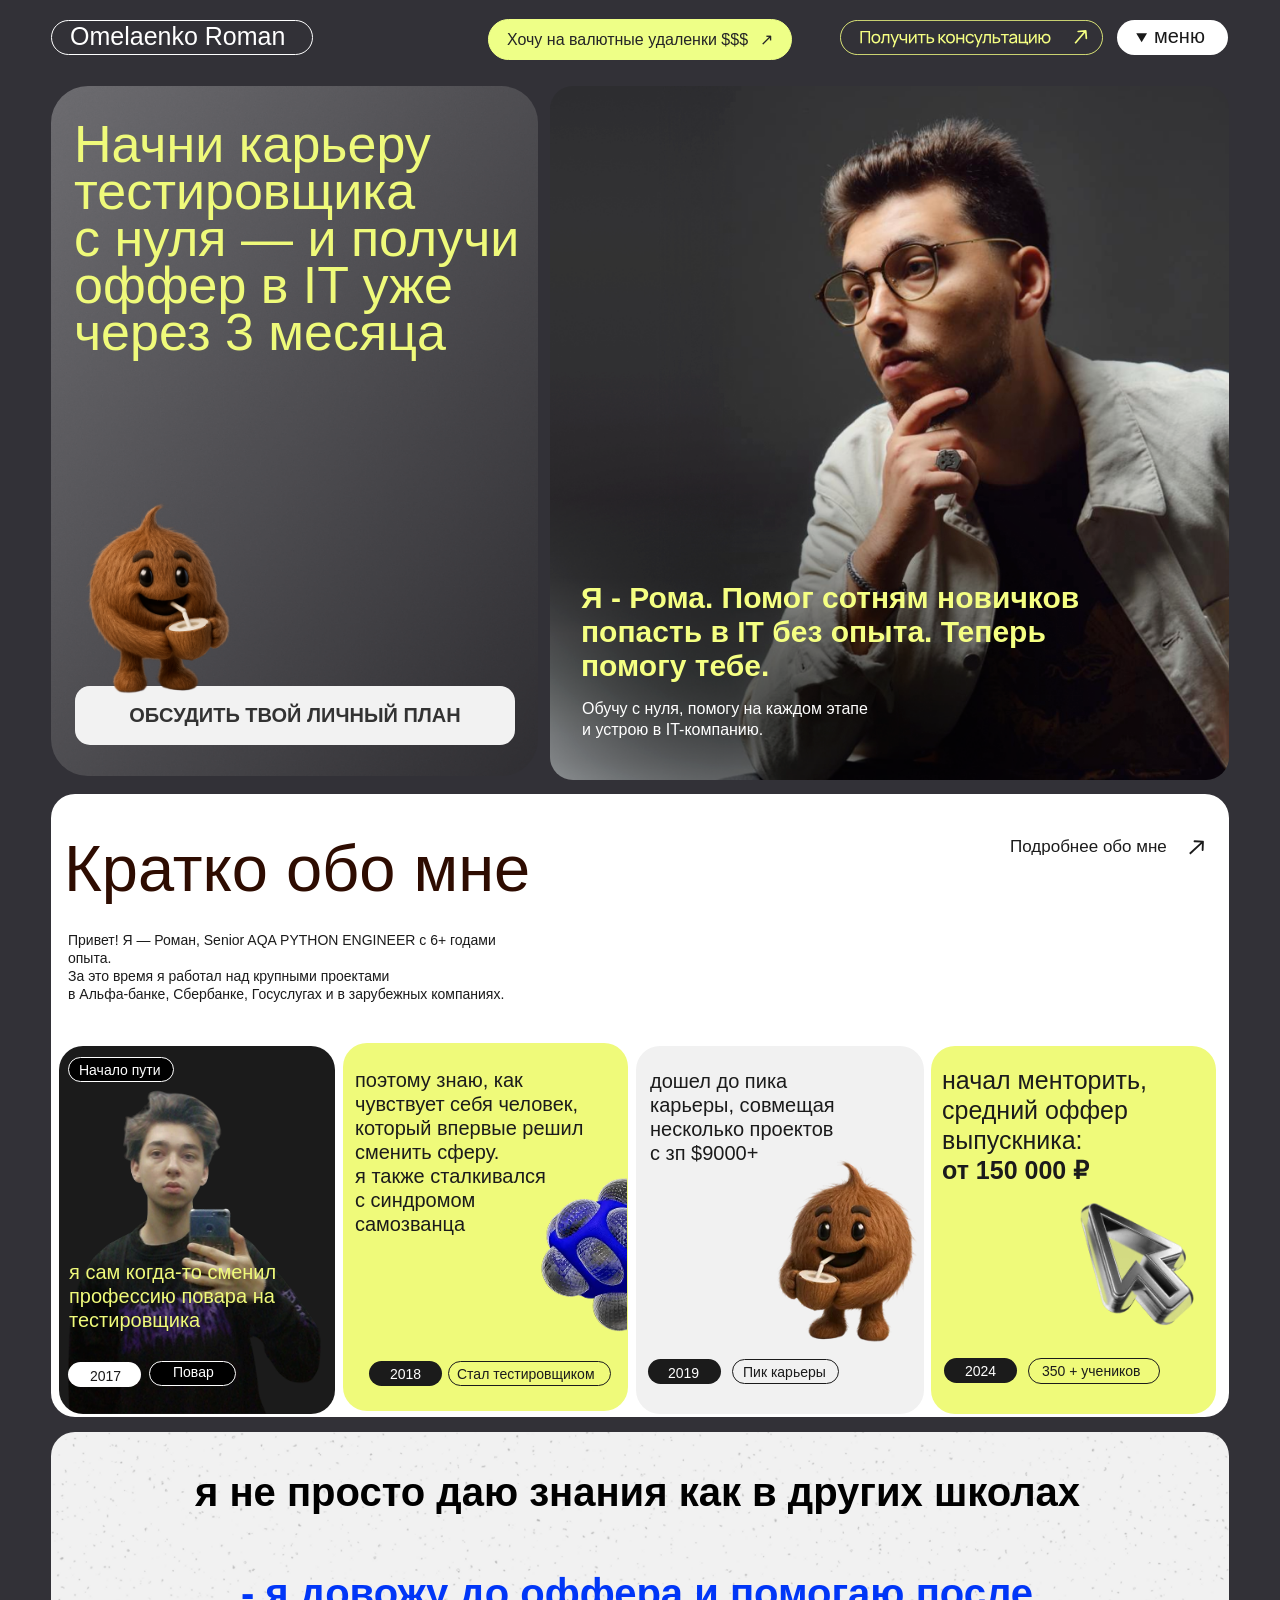
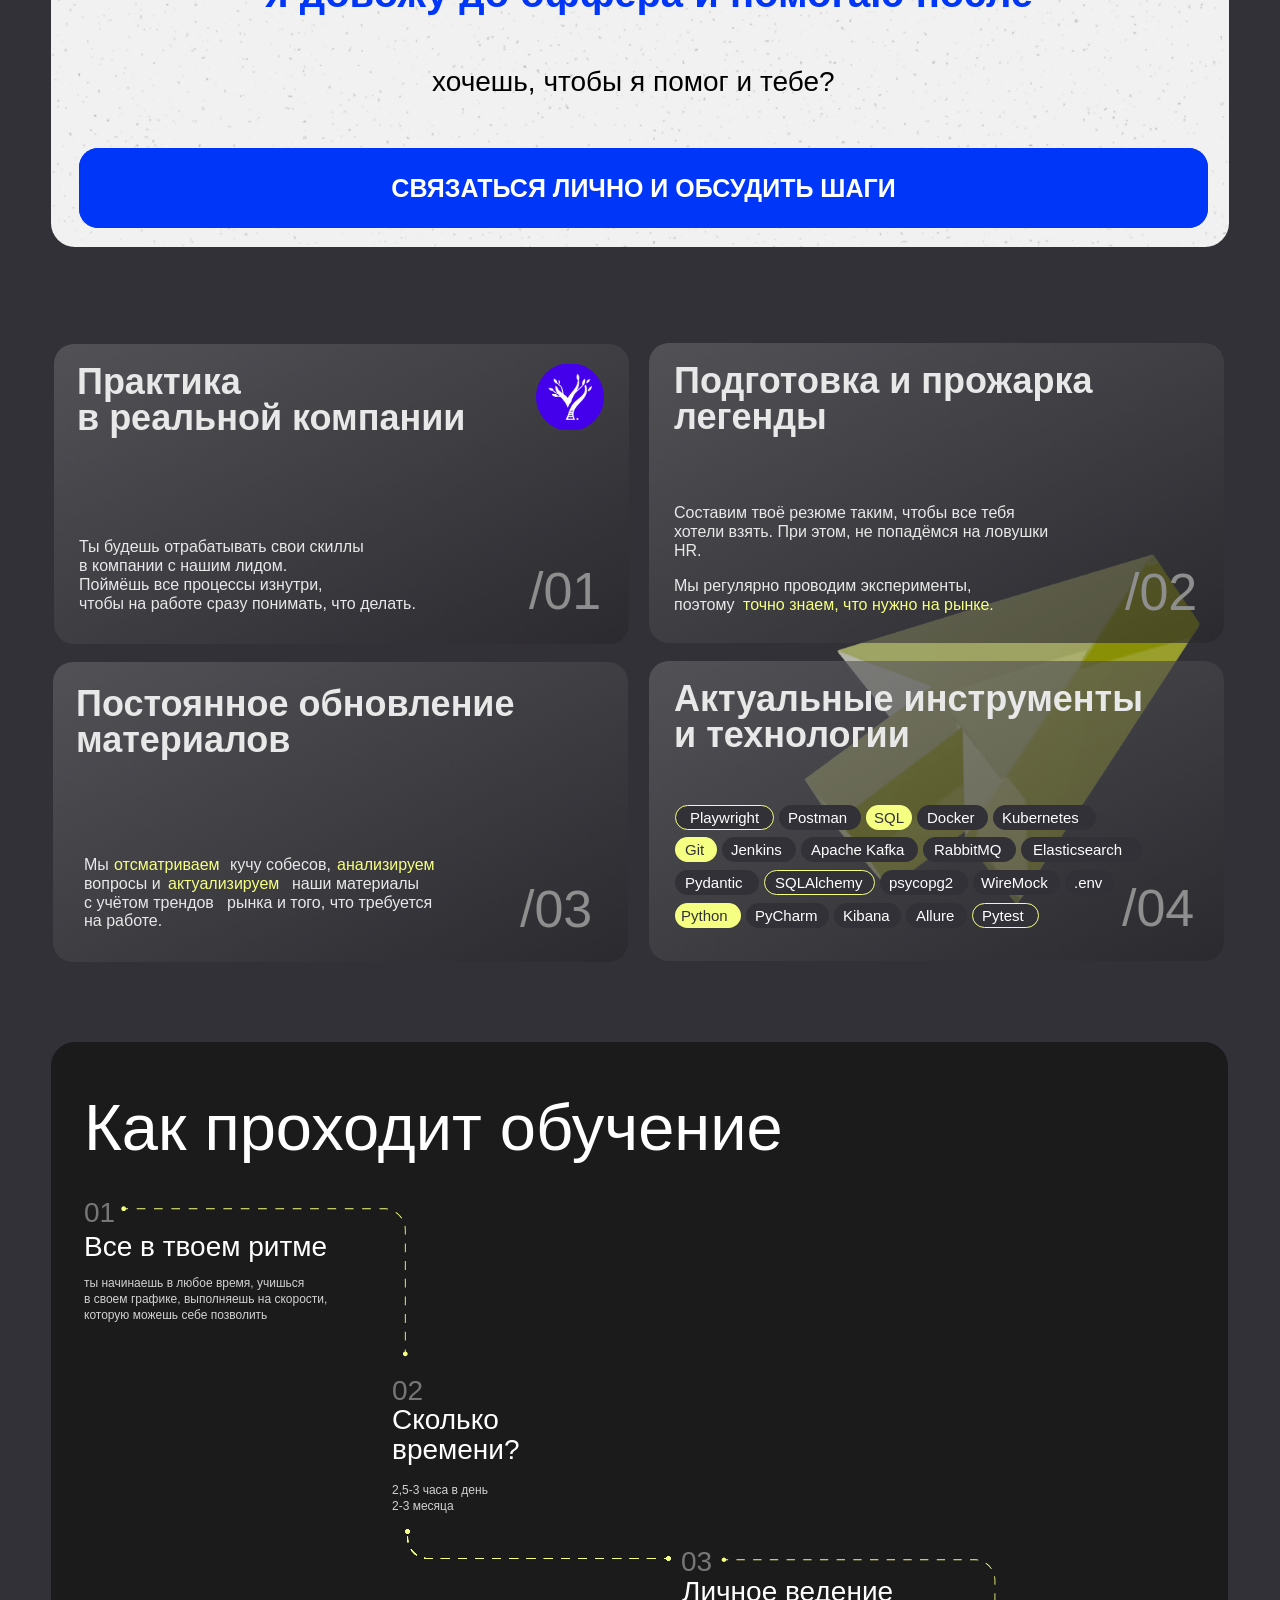
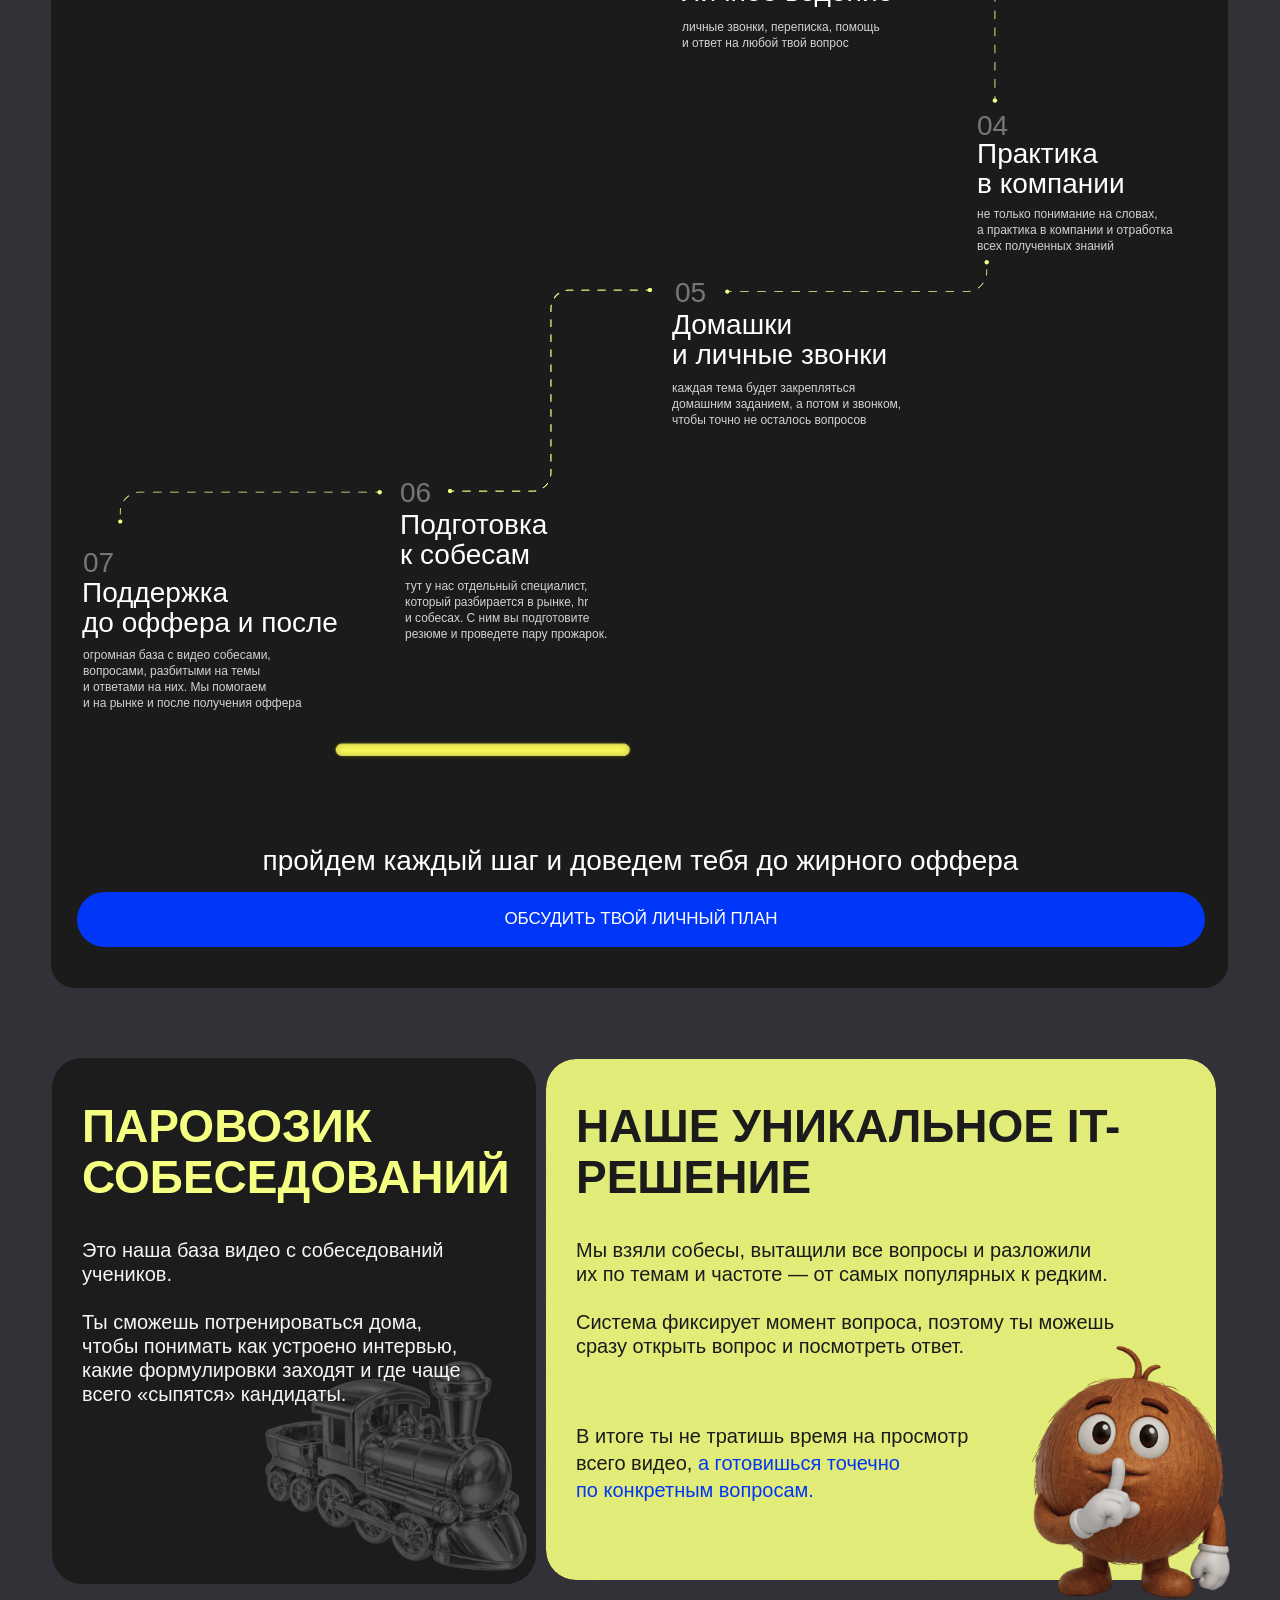
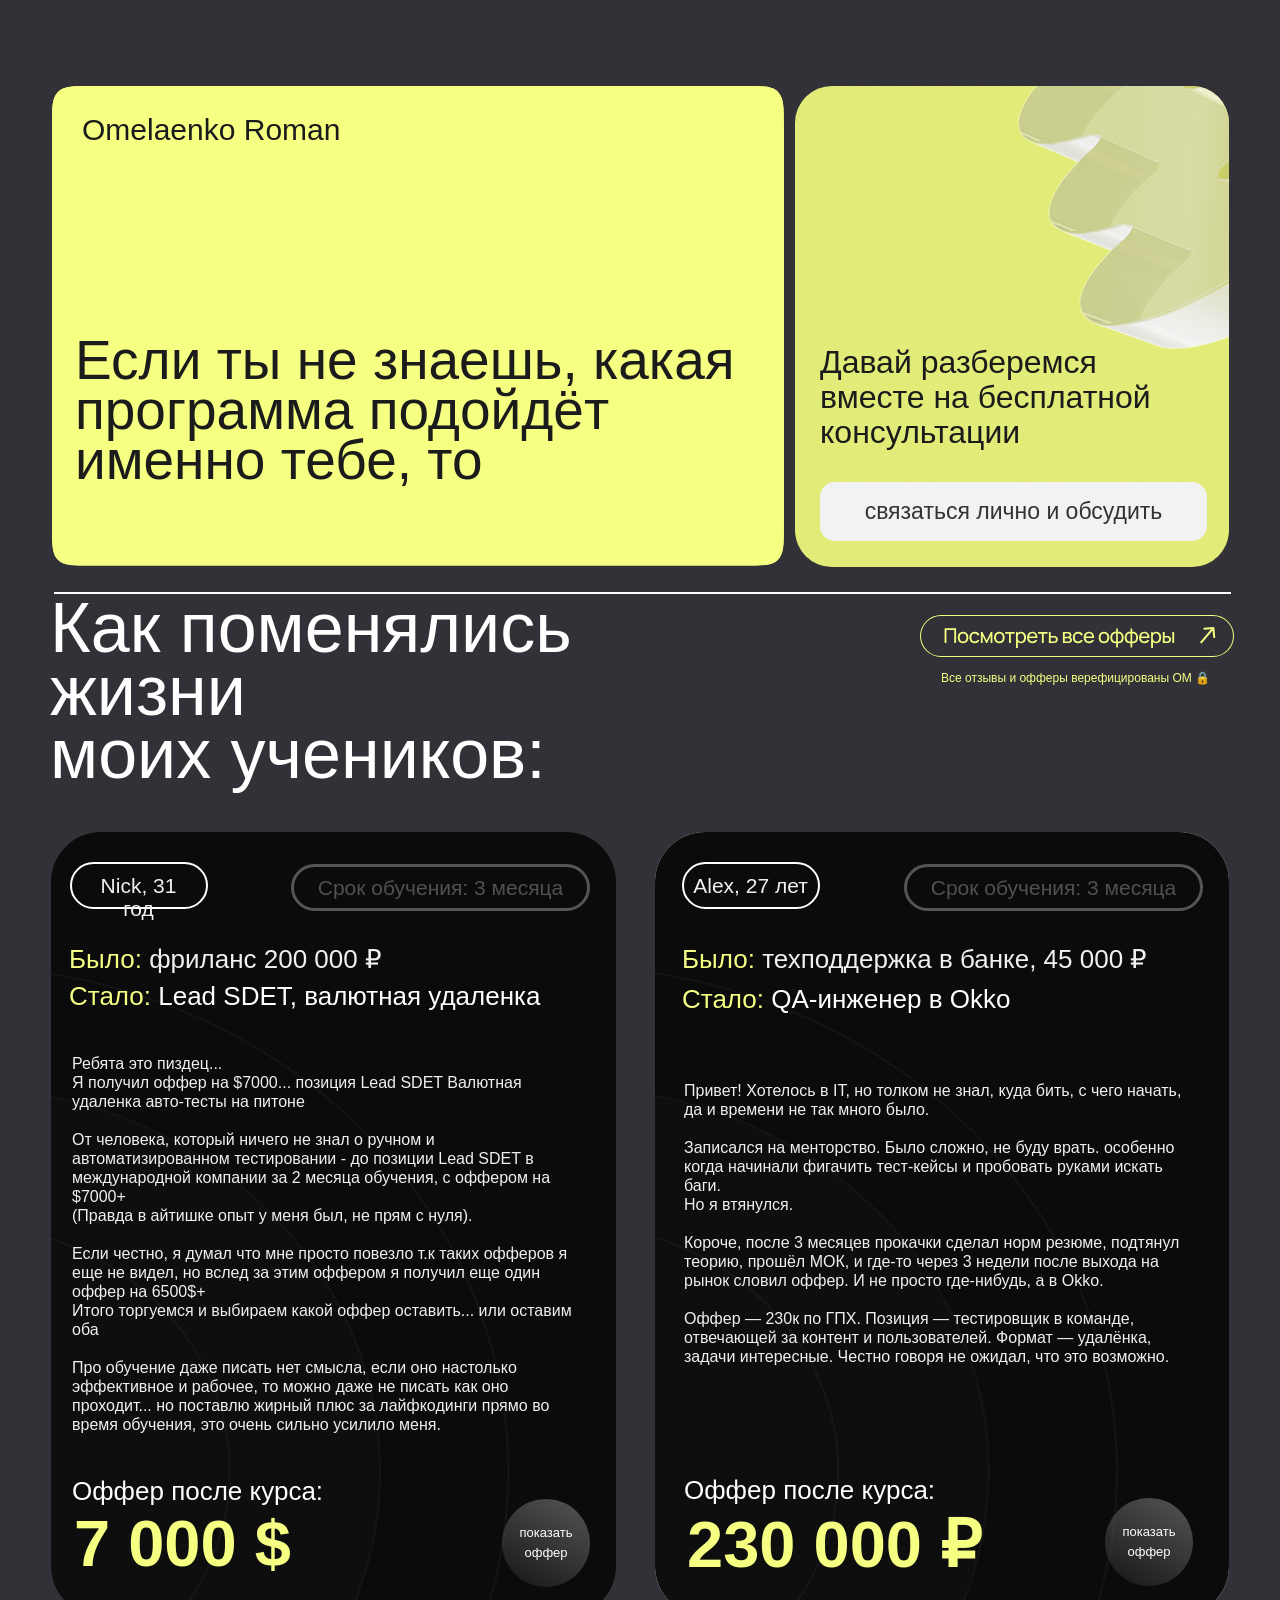
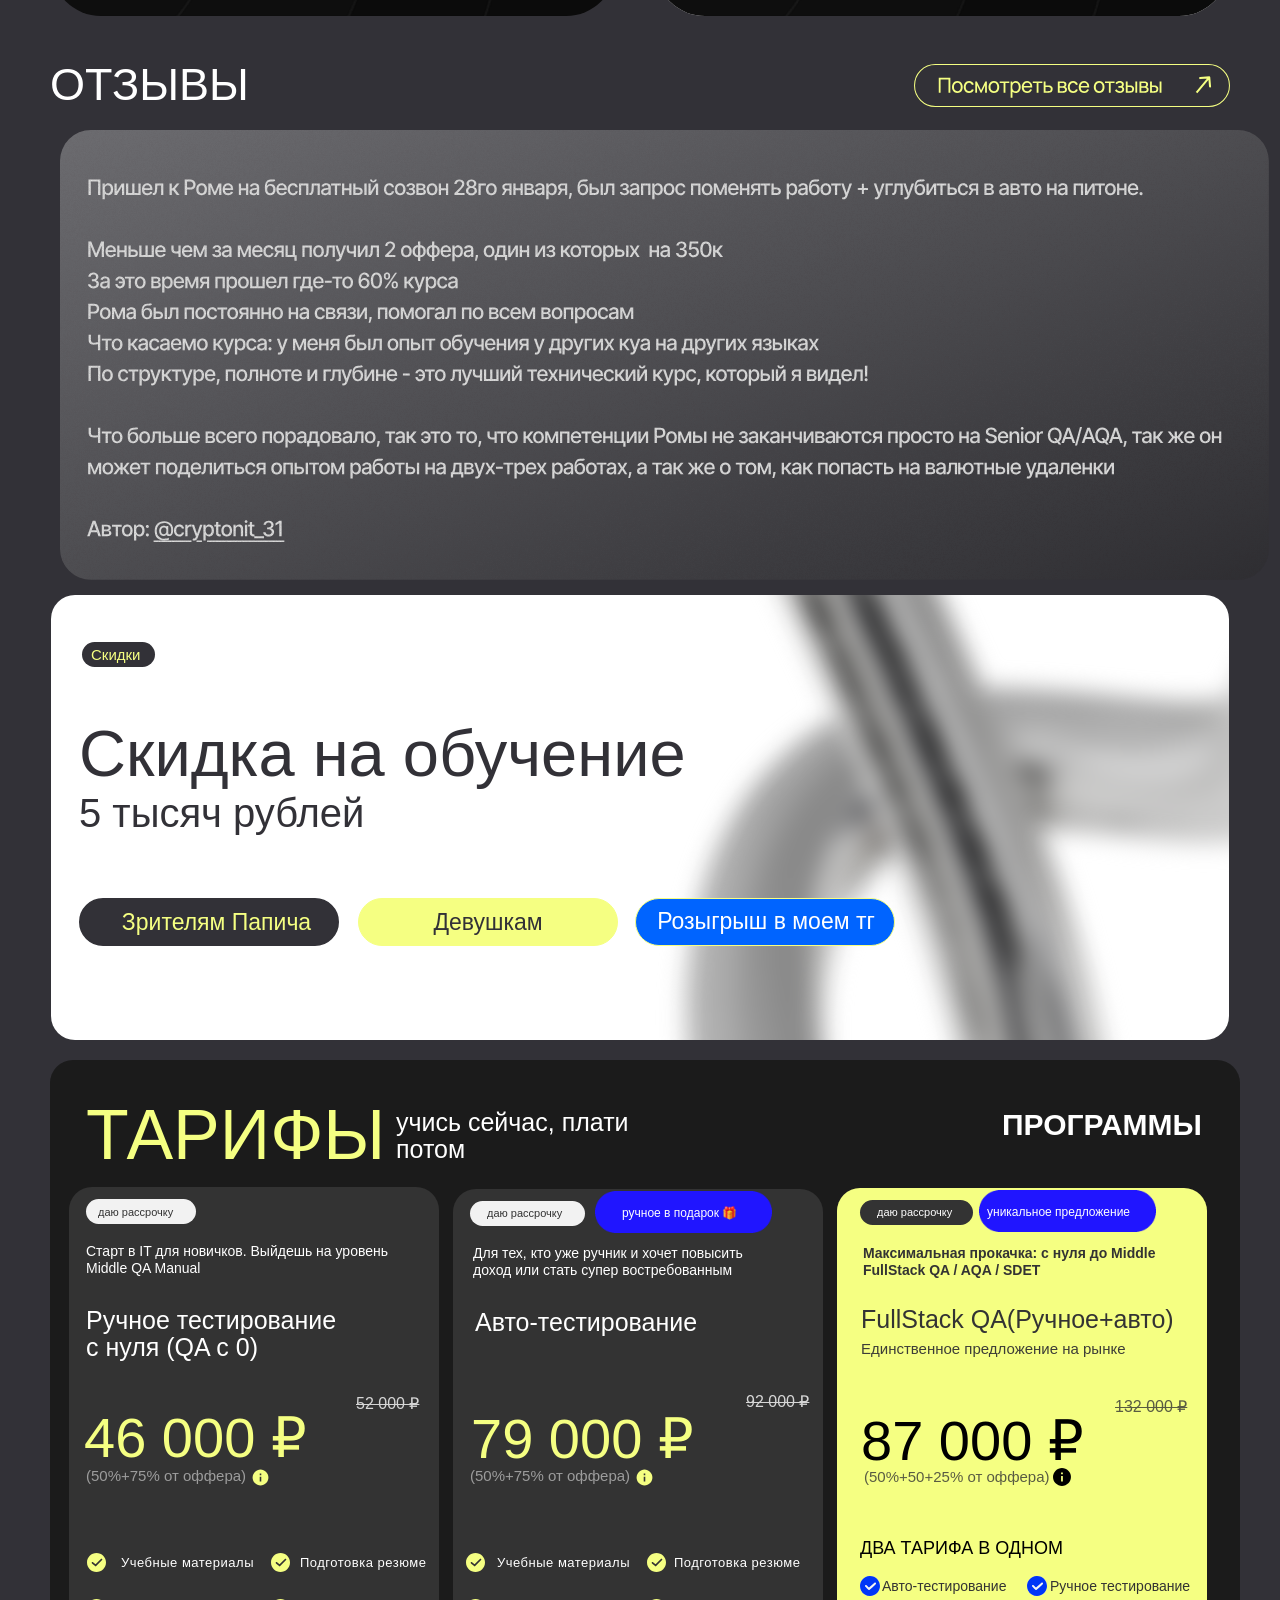
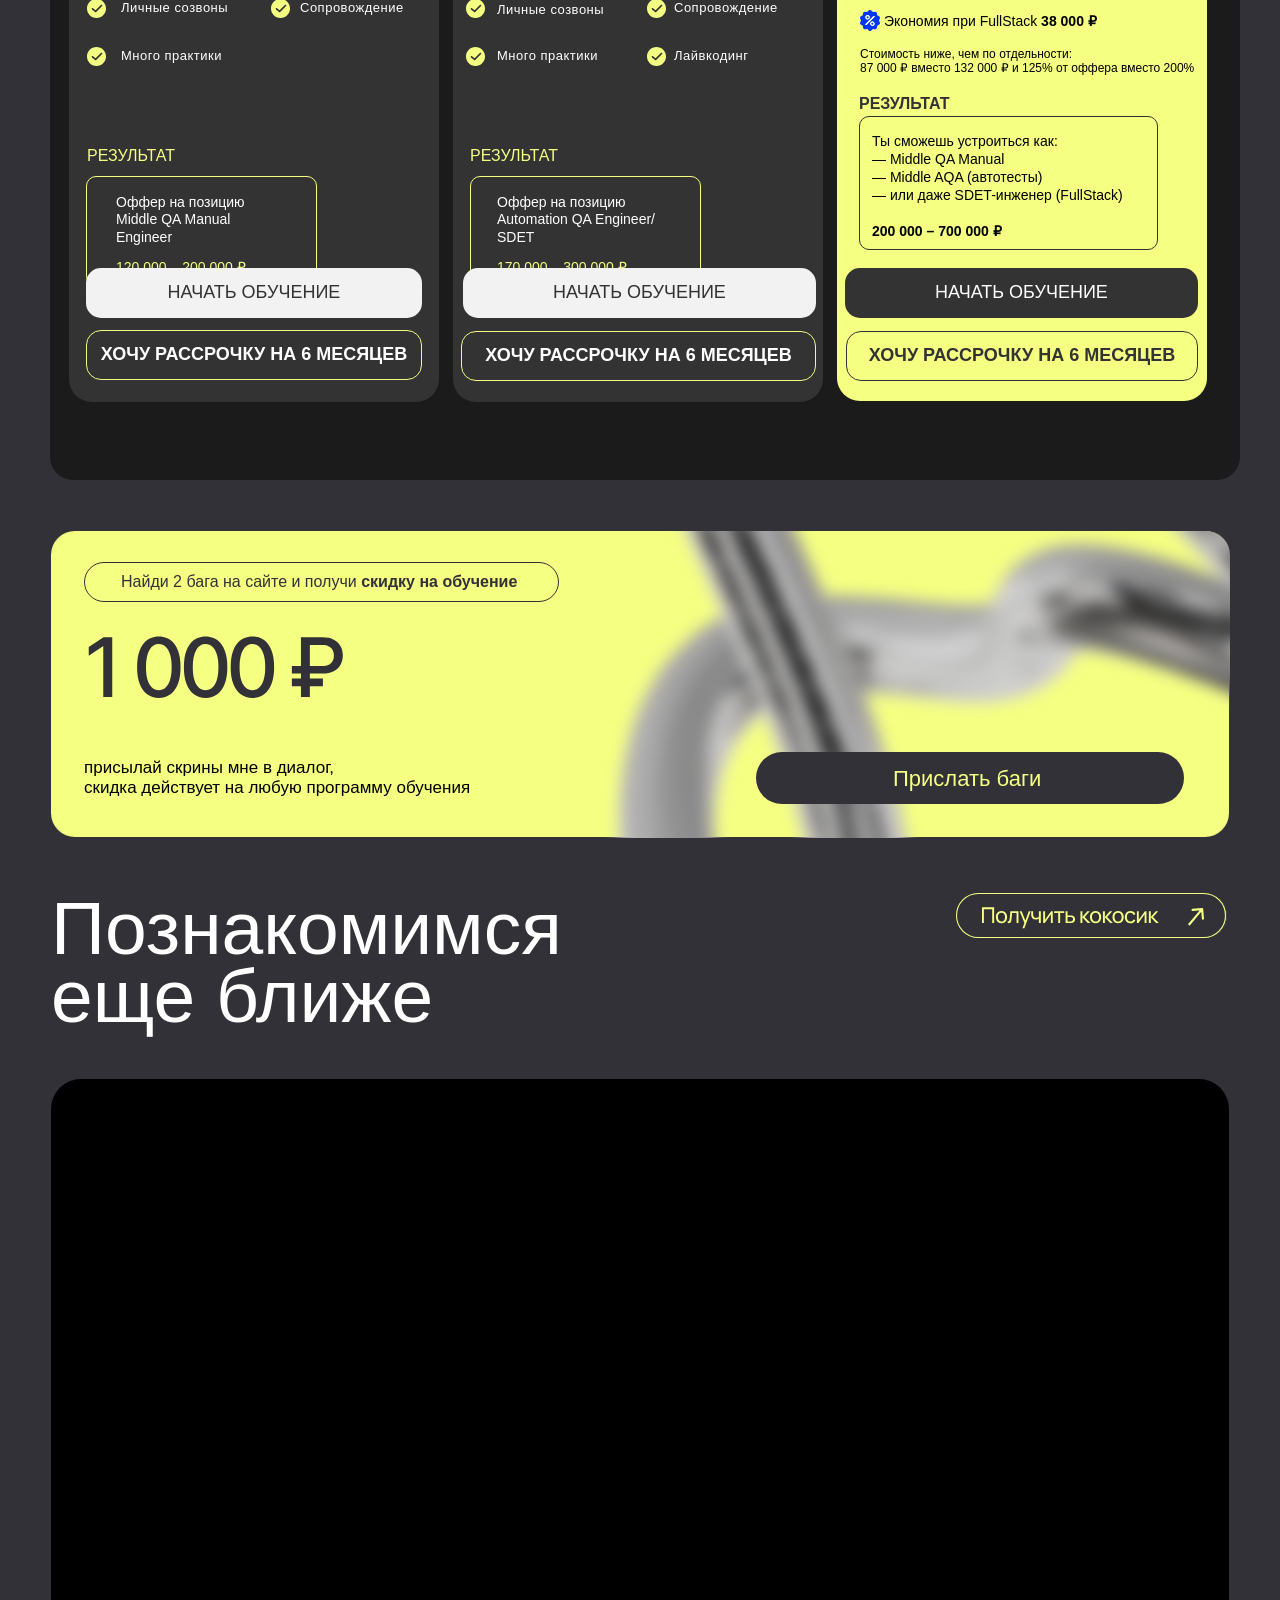
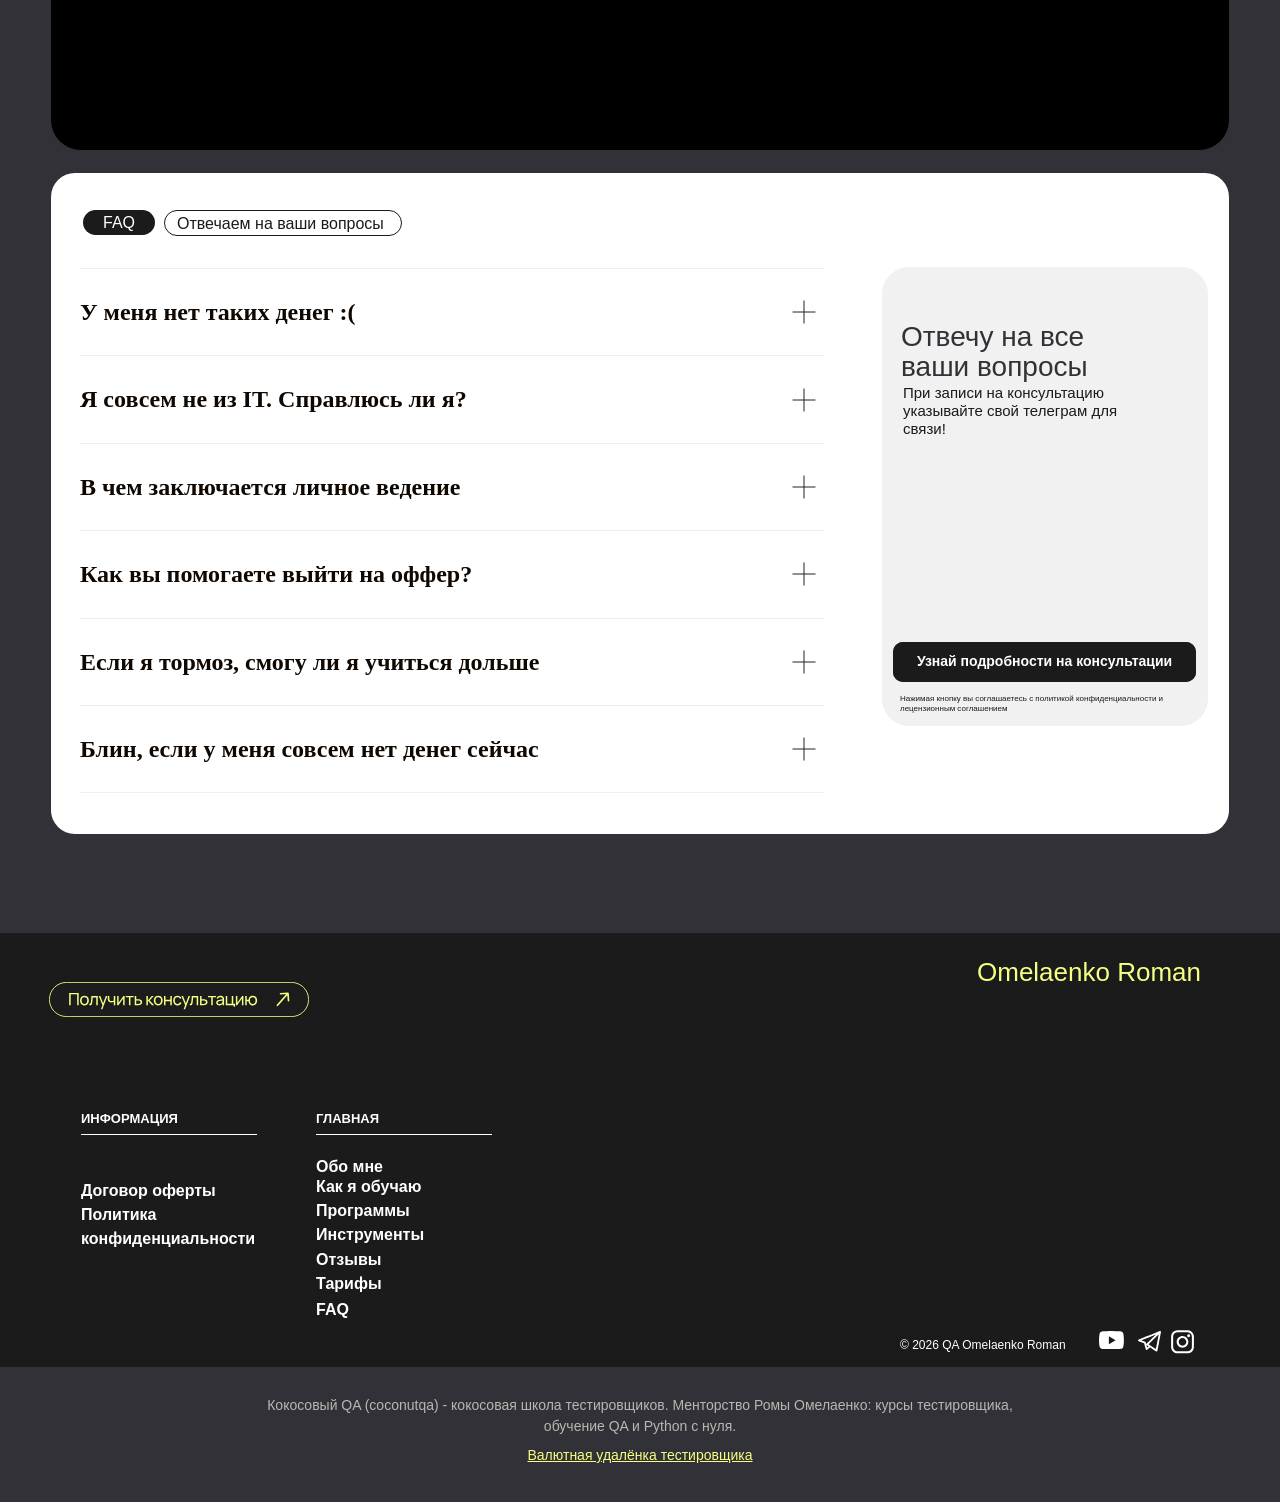
==== commit bfa7c224: "add SEO optimization" ====
--- a/index.html
+++ b/index.html
@@ -1,7 +1,7 @@
 <!DOCTYPE html>
-<html><head><meta http-equiv="Content-Type" content="text/html; charset=UTF-8"><meta name="viewport" content="width=device-width, initial-scale=1.0"> <title>Начни карьеру тестировщика с нуля — и получи оффер в IT уже через 3 месяца</title> <meta name="description" content="Помогу вам освоить новую профессию с нуля · Окажем поддержку в трудоустрой · Записывайтесь · Проекты в портфолио · "> <meta name="keywords" content="qa тестирование обучение тестированию по система обучения и тестирования курсы по тестированию"> <meta property="og:url" content="https://coconutqa.ru"> <meta property="og:title" content="Кокосовый QA — Начни карьеру тестировщика с нуля — и получи оффер в IT уже через 3 месяца"> <meta property="og:description" content="Обучаю тестированию и помогаю с трудоустройством "> <meta property="og:type" content="website"> <meta property="og:image" content="index_files/__2025-08-18__154826.png"> <link rel="canonical" href="https://coconutqa.ru/"> <meta name="format-detection" content="telephone=no"> <link rel="shortcut icon" href="index_files/Frame_86.png" type="image/x-icon"> <link rel="stylesheet" href="index_files/tilda-grid-3.0.min.css" type="text/css" media="all" onerror="this.loaderr=&#39;y&#39;;"> <link rel="stylesheet" href="index_files/tilda-blocks-page56431261.min.css" type="text/css" media="all" onerror="this.loaderr=&#39;y&#39;;"> <link rel="preconnect" href="https://fonts.gstatic.com/"> <link href="index_files/css2" rel="stylesheet"> <link rel="stylesheet" href="index_files/tilda-animation-2.0.min.css" type="text/css" media="all" onerror="this.loaderr=&#39;y&#39;;"> <link rel="stylesheet" href="index_files/tilda-menu-widgeticons-1.0.min.css" type="text/css" media="all" onerror="this.loaderr=&#39;y&#39;;"> <link rel="stylesheet" href="index_files/tilda-zoom-2.0.min.css" type="text/css" media="all" onload="this.media=&#39;all&#39;;" onerror="this.loaderr=&#39;y&#39;;"> <noscript><link rel="stylesheet" href="index_files/tilda-zoom-2.0.min.css" type="text/css" media="all" /></noscript> <link rel="stylesheet" href="index_files/tilda-popup-1.1.min.css" type="text/css" media="all" onload="this.media=&#39;all&#39;;" onerror="this.loaderr=&#39;y&#39;;"> <noscript><link rel="stylesheet" href="index_files/tilda-popup-1.1.min.css" type="text/css" media="all" /></noscript> <link rel="stylesheet" href="index_files/css2(1)" type="text/css"> <script nomodule="" src="index_files/tilda-polyfill-1.0.min.js" charset="utf-8"></script> <script type="text/javascript">function t_onReady(func) {if(document.readyState!='loading') {func();} else {document.addEventListener('DOMContentLoaded',func);}}
+<html lang="ru"><head><meta http-equiv="Content-Type" content="text/html; charset=UTF-8"><meta name="viewport" content="width=device-width, initial-scale=1.0"> <title>Кокосовый QA — курсы тестировщика и менторство Ромы Омелаенко</title> <meta name="description" content="Кокосовый QA (coconutqa) — кокосовая школа тестировщиков. Курсы тестировщика, обучение QA и менторство Ромы Омелаенко: с нуля, автотесты на Python и валютная удалёнка."> <meta property="og:url" content="https://coconutqa.ru/"> <meta property="og:title" content="Кокосовый QA — курсы тестировщика и менторство Ромы Омелаенко"> <meta property="og:description" content="Кокосовая школа тестировщиков: курсы QA с нуля, менторство Ромы Омелаенко и валютная удалёнка."> <meta property="og:type" content="website"> <meta property="og:locale" content="ru_RU"> <meta property="og:site_name" content="Кокосовый QA"> <meta property="og:image" content="https://coconutqa.ru/index_files/__2025-08-18__154826.png"> <link rel="canonical" href="https://coconutqa.ru/"> <meta name="format-detection" content="telephone=no"> <link rel="shortcut icon" href="index_files/Frame_86.png" type="image/x-icon"> <link rel="stylesheet" href="index_files/tilda-grid-3.0.min.css" type="text/css" media="all" onerror="this.loaderr=&#39;y&#39;;"> <link rel="stylesheet" href="index_files/tilda-blocks-page56431261.min.css" type="text/css" media="all" onerror="this.loaderr=&#39;y&#39;;"> <link rel="preconnect" href="https://fonts.gstatic.com/"> <link href="index_files/css2" rel="stylesheet"> <link rel="stylesheet" href="index_files/tilda-animation-2.0.min.css" type="text/css" media="all" onerror="this.loaderr=&#39;y&#39;;"> <link rel="stylesheet" href="index_files/tilda-menu-widgeticons-1.0.min.css" type="text/css" media="all" onerror="this.loaderr=&#39;y&#39;;"> <link rel="stylesheet" href="index_files/tilda-zoom-2.0.min.css" type="text/css" media="all" onload="this.media=&#39;all&#39;;" onerror="this.loaderr=&#39;y&#39;;"> <noscript><link rel="stylesheet" href="index_files/tilda-zoom-2.0.min.css" type="text/css" media="all" /></noscript> <link rel="stylesheet" href="index_files/tilda-popup-1.1.min.css" type="text/css" media="all" onload="this.media=&#39;all&#39;;" onerror="this.loaderr=&#39;y&#39;;"> <noscript><link rel="stylesheet" href="index_files/tilda-popup-1.1.min.css" type="text/css" media="all" /></noscript> <link rel="stylesheet" href="index_files/css2(1)" type="text/css"> <script nomodule="" src="index_files/tilda-polyfill-1.0.min.js" charset="utf-8"></script> <script type="text/javascript">function t_onReady(func) {if(document.readyState!='loading') {func();} else {document.addEventListener('DOMContentLoaded',func);}}
 function t_onFuncLoad(funcName,okFunc,time) {if(typeof window[funcName]==='function') {okFunc();} else {setTimeout(function() {t_onFuncLoad(funcName,okFunc,time);},(time||100));}}function t396_initialScale(t){var e=document.getElementById("rec"+t);if(e){var i=e.querySelector(".t396__artboard");if(i){window.tn_scale_initial_window_width||(window.tn_scale_initial_window_width=document.documentElement.clientWidth);var a=window.tn_scale_initial_window_width,r=[],n,l=i.getAttribute("data-artboard-screens");if(l){l=l.split(",");for(var o=0;o<l.length;o++)r[o]=parseInt(l[o],10)}else r=[320,480,640,960,1200];for(var o=0;o<r.length;o++){var d=r[o];a>=d&&(n=d)}var _="edit"===window.allrecords.getAttribute("data-tilda-mode"),c="center"===t396_getFieldValue(i,"valign",n,r),s="grid"===t396_getFieldValue(i,"upscale",n,r),w=t396_getFieldValue(i,"height_vh",n,r),g=t396_getFieldValue(i,"height",n,r),u=!!window.opr&&!!window.opr.addons||!!window.opera||-1!==navigator.userAgent.indexOf(" OPR/");if(!_&&c&&!s&&!w&&g&&!u){var h=parseFloat((a/n).toFixed(3)),f=[i,i.querySelector(".t396__carrier"),i.querySelector(".t396__filter")],v=Math.floor(parseInt(g,10)*h)+"px",p;i.style.setProperty("--initial-scale-height",v);for(var o=0;o<f.length;o++)f[o].style.setProperty("height","var(--initial-scale-height)");t396_scaleInitial__getElementsToScale(i).forEach((function(t){t.style.zoom=h}))}}}}function t396_scaleInitial__getElementsToScale(t){return t?Array.prototype.slice.call(t.children).filter((function(t){return t&&(t.classList.contains("t396__elem")||t.classList.contains("t396__group"))})):[]}function t396_getFieldValue(t,e,i,a){var r,n=a[a.length-1];if(!(r=i===n?t.getAttribute("data-artboard-"+e):t.getAttribute("data-artboard-"+e+"-res-"+i)))for(var l=0;l<a.length;l++){var o=a[l];if(!(o<=i)&&(r=o===n?t.getAttribute("data-artboard-"+e):t.getAttribute("data-artboard-"+e+"-res-"+o)))break}return r}window.TN_SCALE_INITIAL_VER="1.0",window.tn_scale_initial_window_width=null;</script> <script src="index_files/jquery-1.10.2.min.js" charset="utf-8" onerror="this.loaderr=&#39;y&#39;;"></script> <script src="index_files/tilda-scripts-3.0.min.js" charset="utf-8" defer="" onerror="this.loaderr=&#39;y&#39;;"></script> <script src="index_files/tilda-blocks-page56431261.min.js" charset="utf-8" async="" onerror="this.loaderr=&#39;y&#39;;"></script> <script src="index_files/tilda-lazyload-1.0.min.js" charset="utf-8" async="" onerror="this.loaderr=&#39;y&#39;;"></script> <script src="index_files/tilda-animation-2.0.min.js" charset="utf-8" async="" onerror="this.loaderr=&#39;y&#39;;"></script> <script src="index_files/tilda-zero-1.1.min.js" charset="utf-8" async="" onerror="this.loaderr=&#39;y&#39;;"></script> <script src="index_files/tilda-menu-1.0.min.js" charset="utf-8" async="" onerror="this.loaderr=&#39;y&#39;;"></script> <script src="index_files/tilda-menu-widgeticons-1.0.min.js" charset="utf-8" async="" onerror="this.loaderr=&#39;y&#39;;"></script> <script src="index_files/tilda-zoom-2.0.min.js" charset="utf-8" async="" onerror="this.loaderr=&#39;y&#39;;"></script> <script src="index_files/tilda-video-1.0.min.js" charset="utf-8" async="" onerror="this.loaderr=&#39;y&#39;;"></script> <script src="index_files/hammer.min.js" charset="utf-8" async="" onerror="this.loaderr=&#39;y&#39;;"></script> <script src="index_files/tilda-slider-1.0.min.js" charset="utf-8" async="" onerror="this.loaderr=&#39;y&#39;;"></script> <script src="index_files/tilda-popup-1.0.min.js" charset="utf-8" async="" onerror="this.loaderr=&#39;y&#39;;"></script> <script src="index_files/tilda-animation-sbs-1.0.min.js" charset="utf-8" async="" onerror="this.loaderr=&#39;y&#39;;"></script> <script src="index_files/tilda-zero-scale-1.0.min.js" charset="utf-8" async="" onerror="this.loaderr=&#39;y&#39;;"></script> <script src="index_files/tilda-zero-video-1.0.min.js" charset="utf-8" async="" onerror="this.loaderr=&#39;y&#39;;"></script> <script src="index_files/tilda-skiplink-1.0.min.js" charset="utf-8" async="" onerror="this.loaderr=&#39;y&#39;;"></script> <!-- nominify begin --><script src="index_files/mods.min.js"></script><!-- nominify end --><script type="text/javascript">(function() {if((/bot|google|yandex|baidu|bing|msn|duckduckbot|teoma|slurp|crawler|spider|robot|crawling|facebook/i.test(navigator.userAgent))===false&&typeof(sessionStorage)!='undefined'&&sessionStorage.getItem('visited')!=='y'&&document.visibilityState){var style=document.createElement('style');style.type='text/css';style.innerHTML='@media screen and (min-width: 980px) {.t-records {opacity: 0;}.t-records_animated {-webkit-transition: opacity ease-in-out .2s;-moz-transition: opacity ease-in-out .2s;-o-transition: opacity ease-in-out .2s;transition: opacity ease-in-out .2s;}.t-records.t-records_visible {opacity: 1;}}';document.getElementsByTagName('head')[0].appendChild(style);function t_setvisRecs(){var alr=document.querySelectorAll('.t-records');Array.prototype.forEach.call(alr,function(el) {el.classList.add("t-records_animated");});setTimeout(function() {Array.prototype.forEach.call(alr,function(el) {el.classList.add("t-records_visible");});sessionStorage.setItem("visited","y");},400);}
-document.addEventListener('DOMContentLoaded',t_setvisRecs);}})();</script><style id="js-sbs-anim-trigger-styles">.js-sbs-anim-trigger_click { cursor: pointer; }</style><style type="text/css">div.t-records {opacity: 1;}</style><link rel="stylesheet" href="index_files/face-page-fixes.css?v=20260907c"><link rel="stylesheet" href="index_files/tilda-inline.min.css"><link rel="stylesheet" href="index_files/currency-remote-link.css?v=20260917"></head> <body class="t-body" style="margin: 0px;"> <!--allrecords--> <div id="allrecords" class="t-records" data-hook="blocks-collection-content-node" data-tilda-lazy="yes"> <div id="rec1227326171" class="r t-rec" style="--zoom: 1;" data-animationappear="off" data-record-type="396"> <!-- T396 --> <a class="currency-remote-link" href="/currency-remote/">Хочу на валютные удаленки $$$ <span aria-hidden="true">↗</span></a> <div class="t396"> <div class="t396__artboard rendered" data-artboard-recid="1227326171" data-artboard-screens="320,480,640,960,1200,1440,1920" data-artboard-height="1241" data-artboard-valign="center" data-artboard-upscale="grid" data-artboard-height-res-320="1031" data-artboard-height-res-1200="781" data-artboard-height-res-1440="931" data-artboard-proxy-min-offset-top="0" data-artboard-proxy-min-height="931" data-artboard-proxy-max-height="931"> <div class="t396__carrier" data-artboard-recid="1227326171"></div> <div class="t396__filter" data-artboard-recid="1227326171"></div> <div class="t396__elem tn-elem tn-elem__12273261711753361378172" data-elem-id="1753361378172" data-elem-type="vector" data-field-top-value="1072" data-field-left-value="1070" data-field-height-value="18" data-field-width-value="25" data-field-axisy-value="top" data-field-axisx-value="left" data-field-container-value="grid" data-field-topunits-value="px" data-field-leftunits-value="px" data-field-heightunits-value="px" data-field-widthunits-value="px" data-field-heightmode-value="hug" data-field-top-res-320-value="1281" data-field-top-res-1200-value="678" data-field-left-res-1200-value="673" data-field-height-res-1200-value="20" data-field-width-res-1200-value="16" data-field-top-res-1440-value="803" data-field-left-res-1440-value="799" data-field-height-res-1440-value="20" data-field-width-res-1440-value="19" data-fields="width,filewidth,fileheight,top,left,container,axisx,axisy,widthunits,leftunits,topunits" style="width: 19px; left: 814px; top: 803px;"> <div class="tn-atom tn-atom__vector"> <svg xmlns="http://www.w3.org/2000/svg" viewBox="0 0 19.185546875 13.80712890625" fill="none" role="img" aria-label=""><path d="M9.156887779017856 0C11.543270814732143 0.0732235083705357 13.455845591517857 0.11692120758928572 15.366676227678571 0.20018349107142858C15.932101702008929 0.22498492159598213 16.49810025111607 0.3336391517857143 17.05482993861607 0.45174238839285713C18.0157517578125 0.6554679799107143 18.601459095982143 1.2920394419642858 18.79052393973214 2.252801796875C18.9436345703125 3.0310921595982143 19.050326143973216 3.8253239676339286 19.098464425223213 4.617213643973214C19.207498130580355 6.415920954241072 19.240537137276785 8.218739453125 19.0346787109375 10.012712667410714C18.959855078125 10.662878459821428 18.829368443080355 11.314215318080358 18.64785323660714 11.9425046037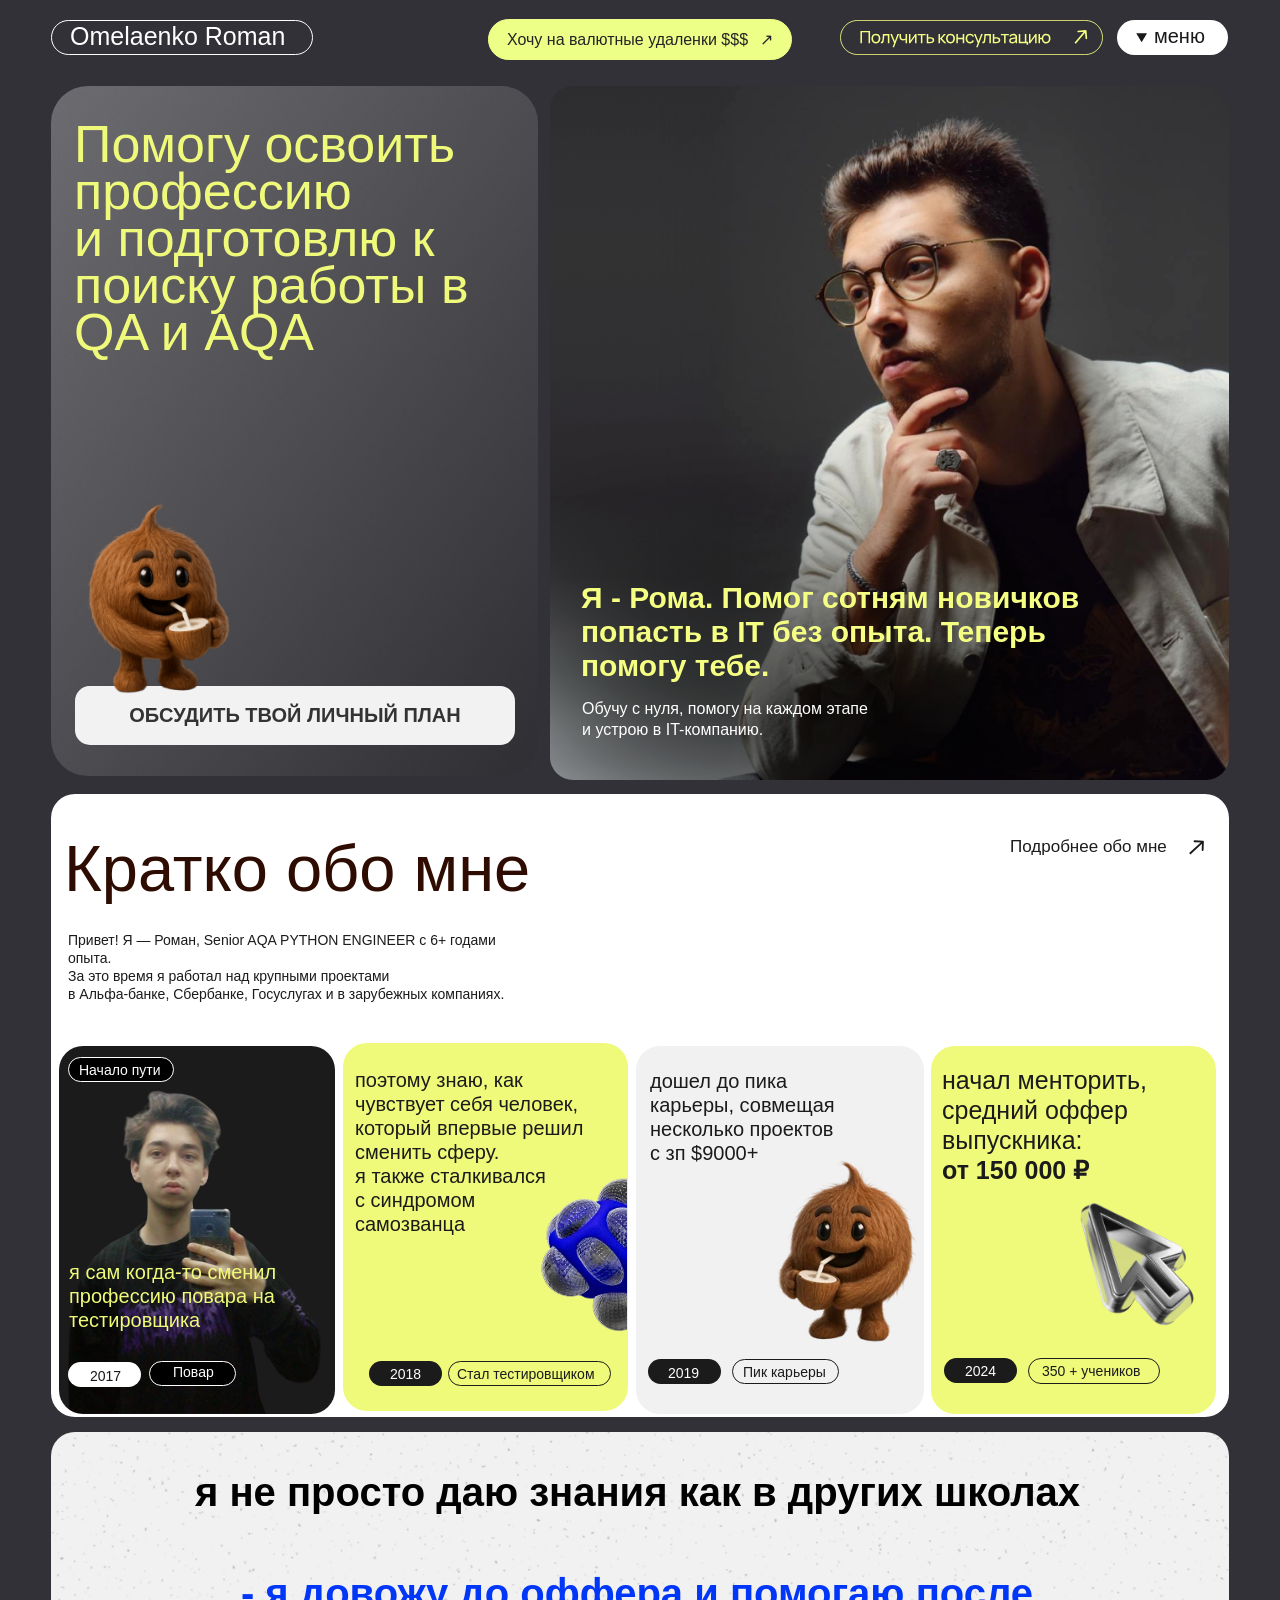
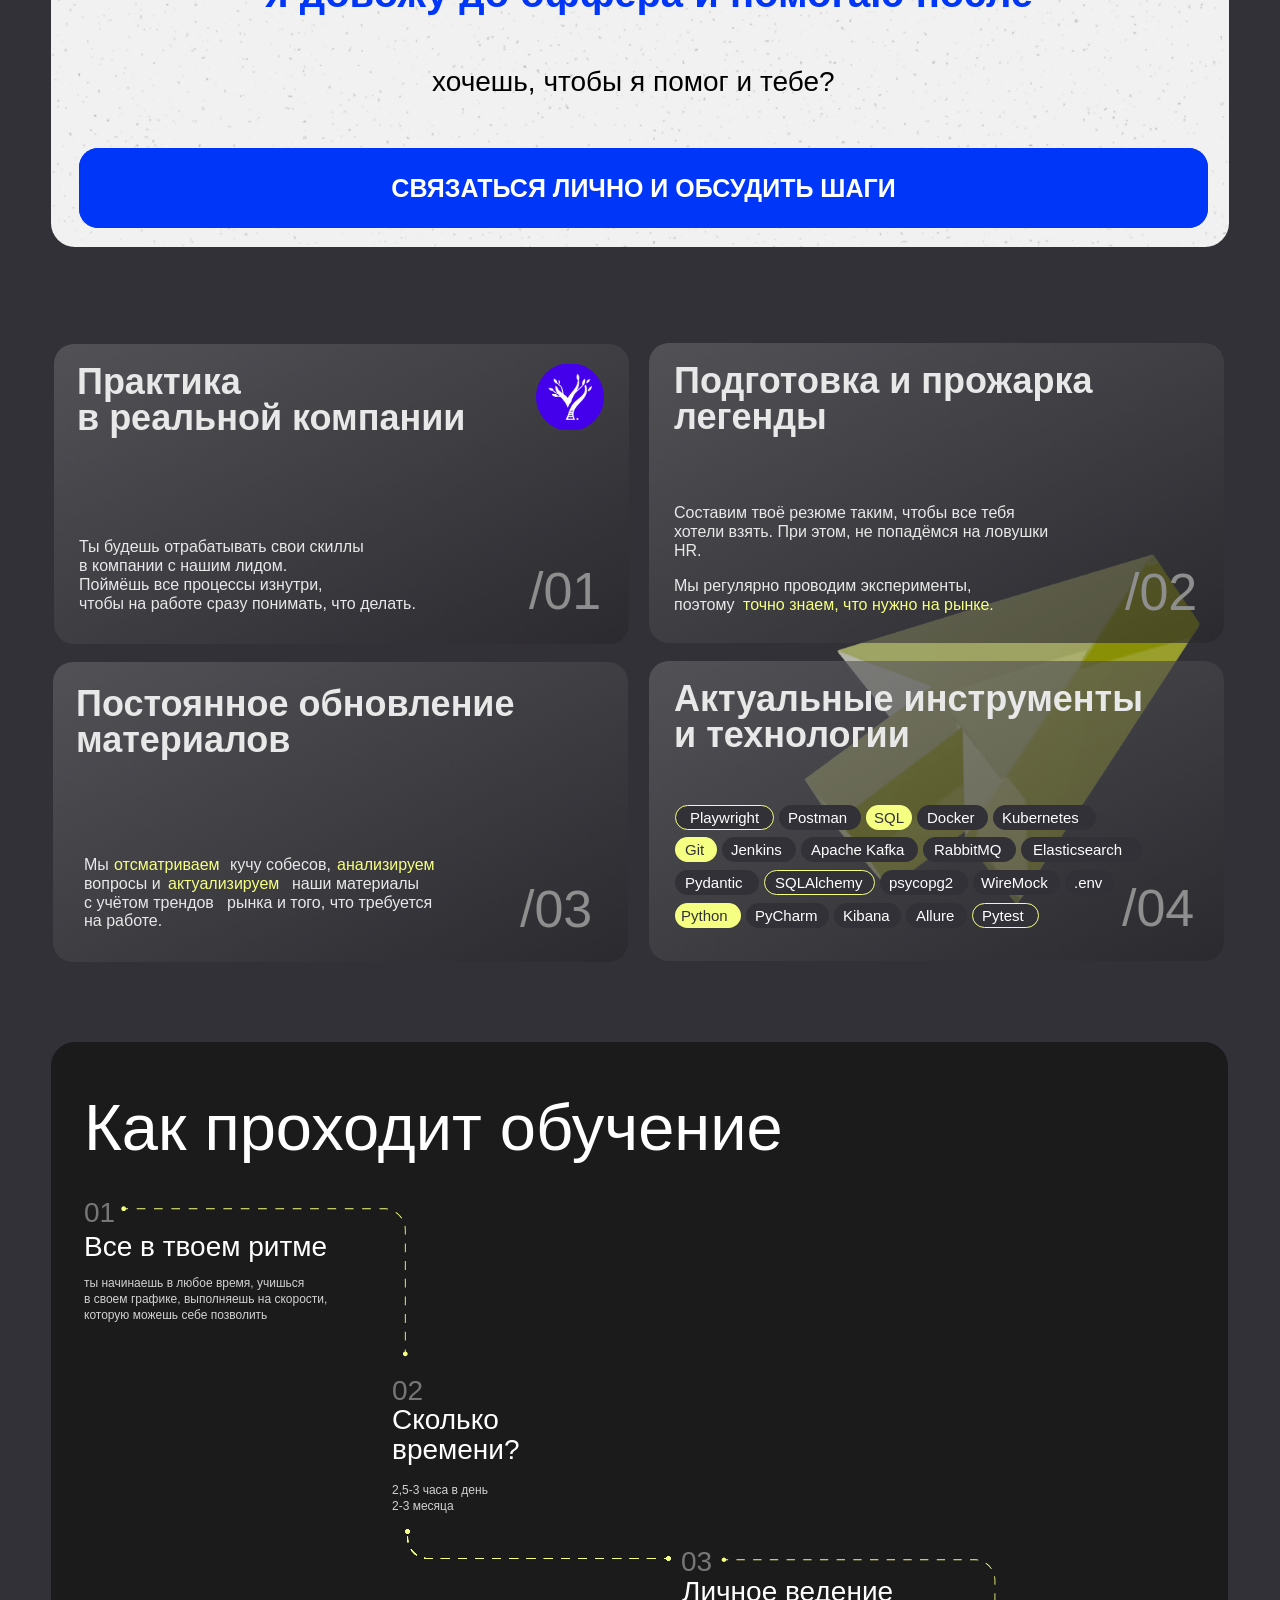
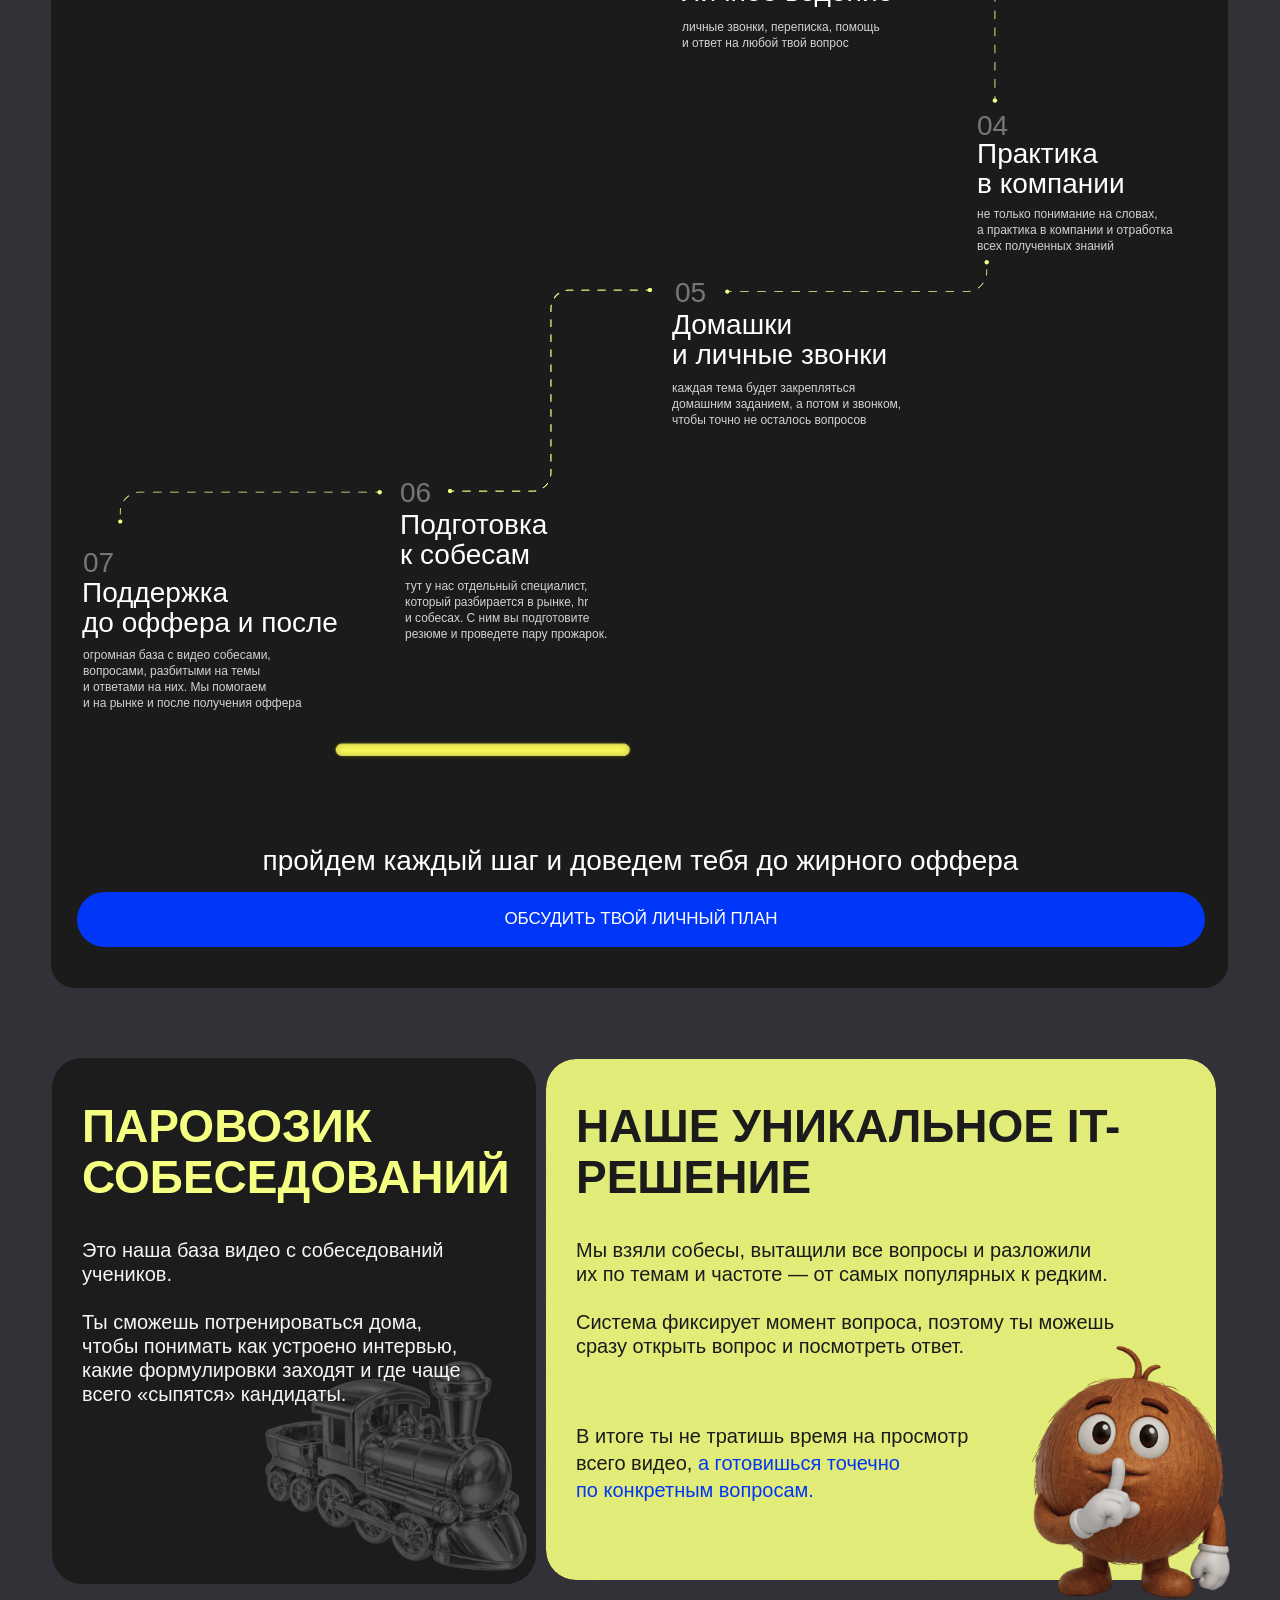
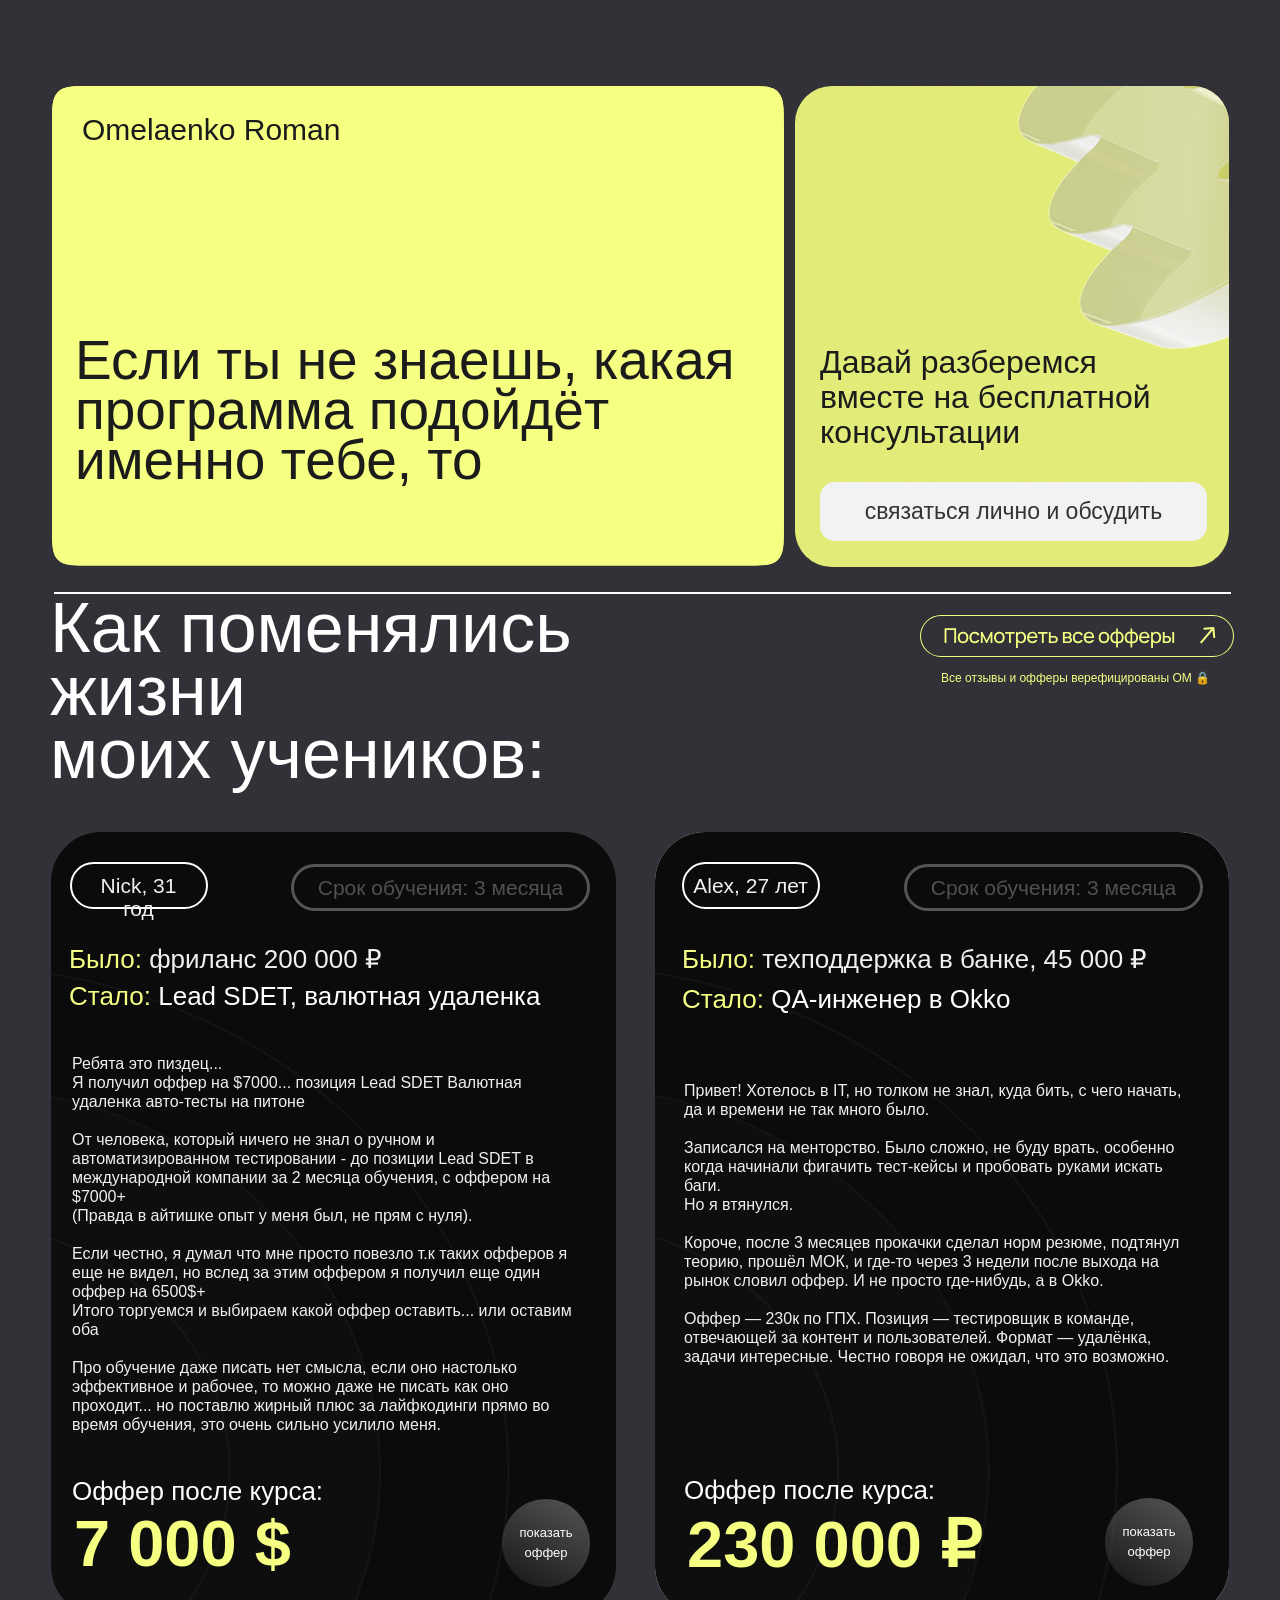
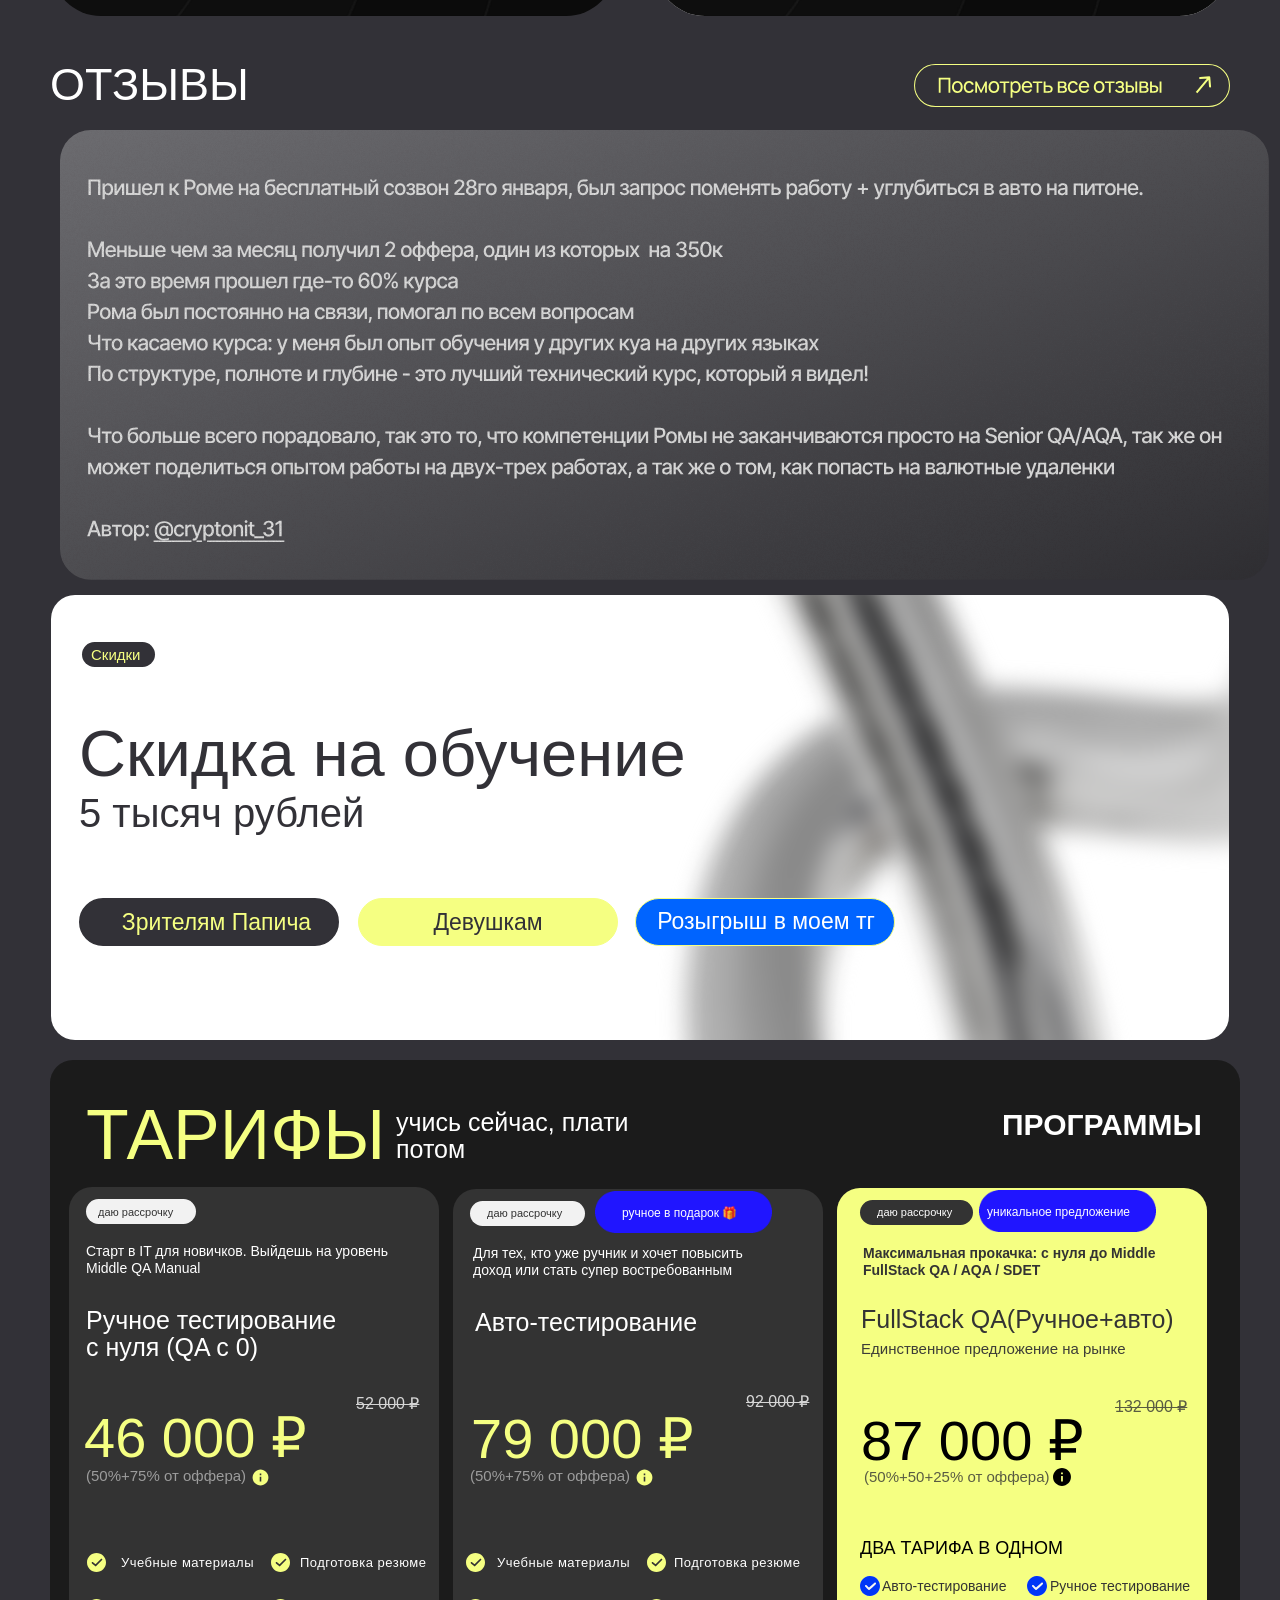
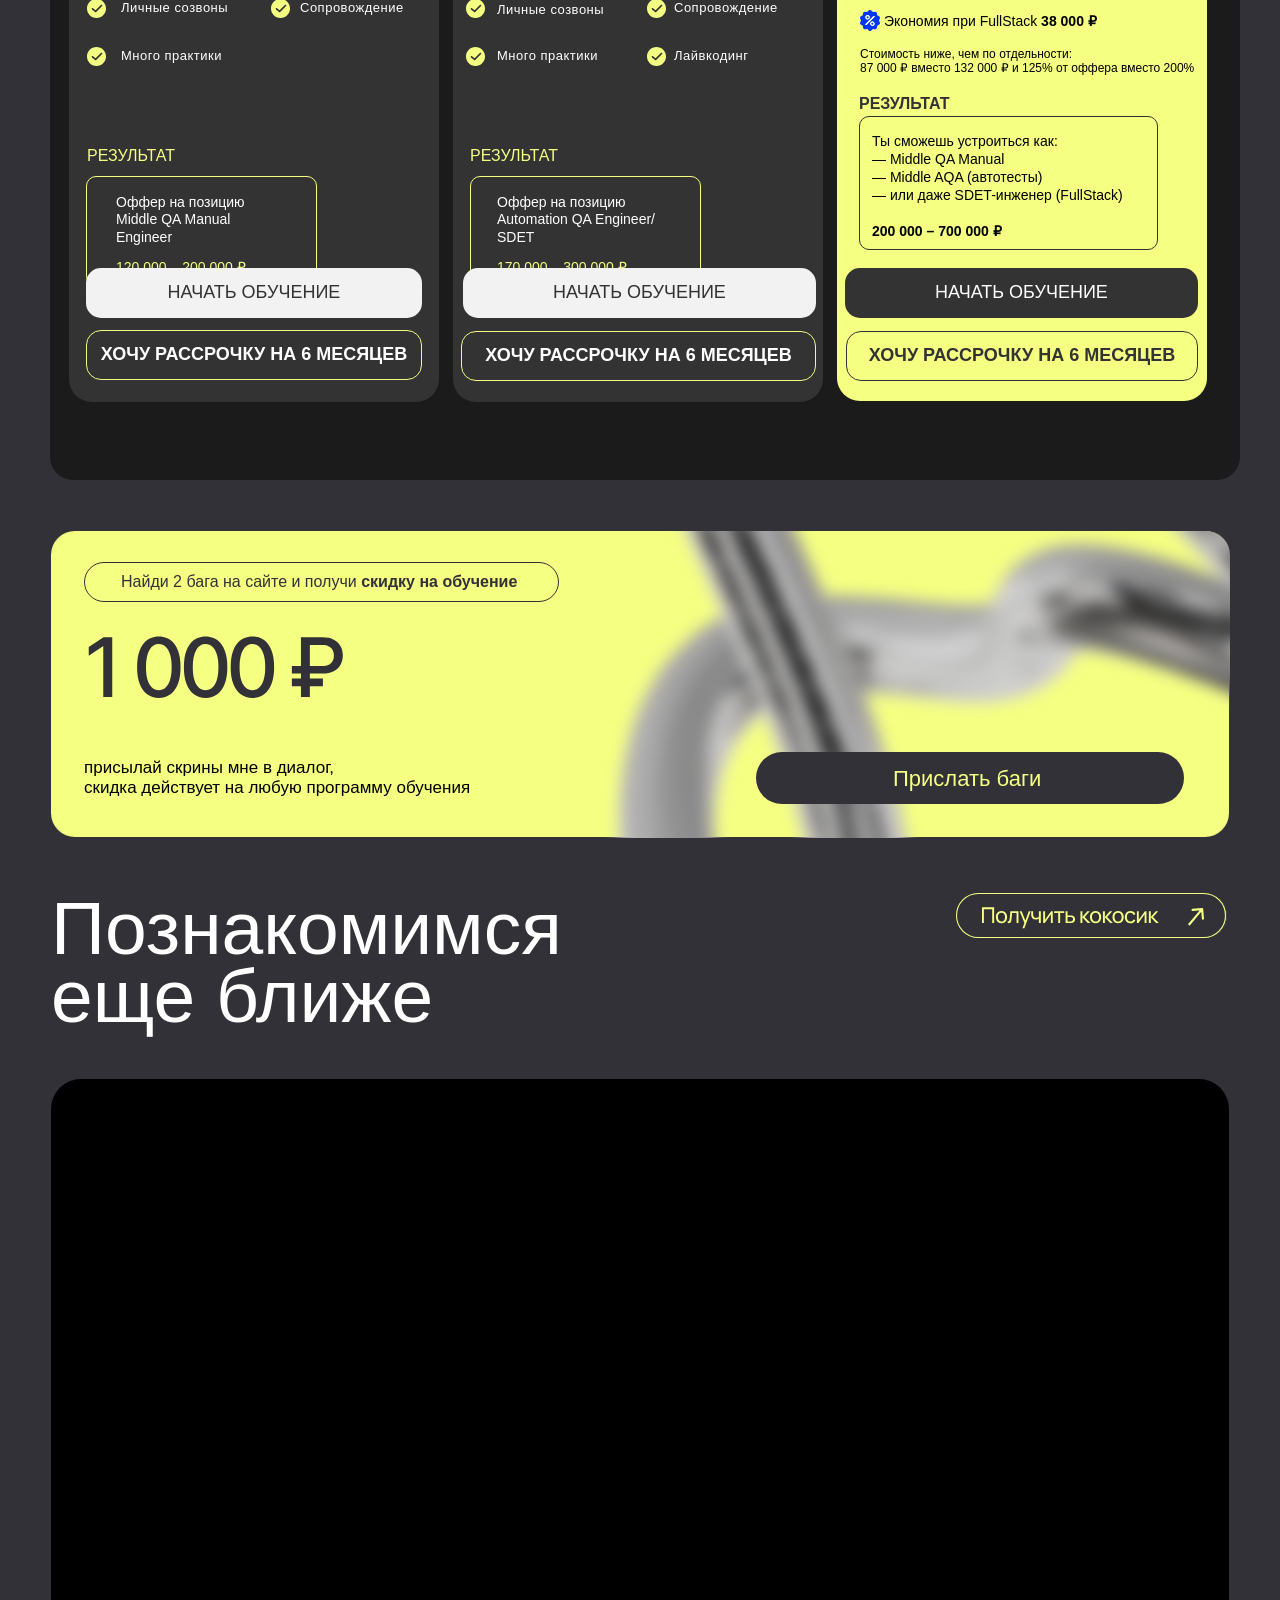
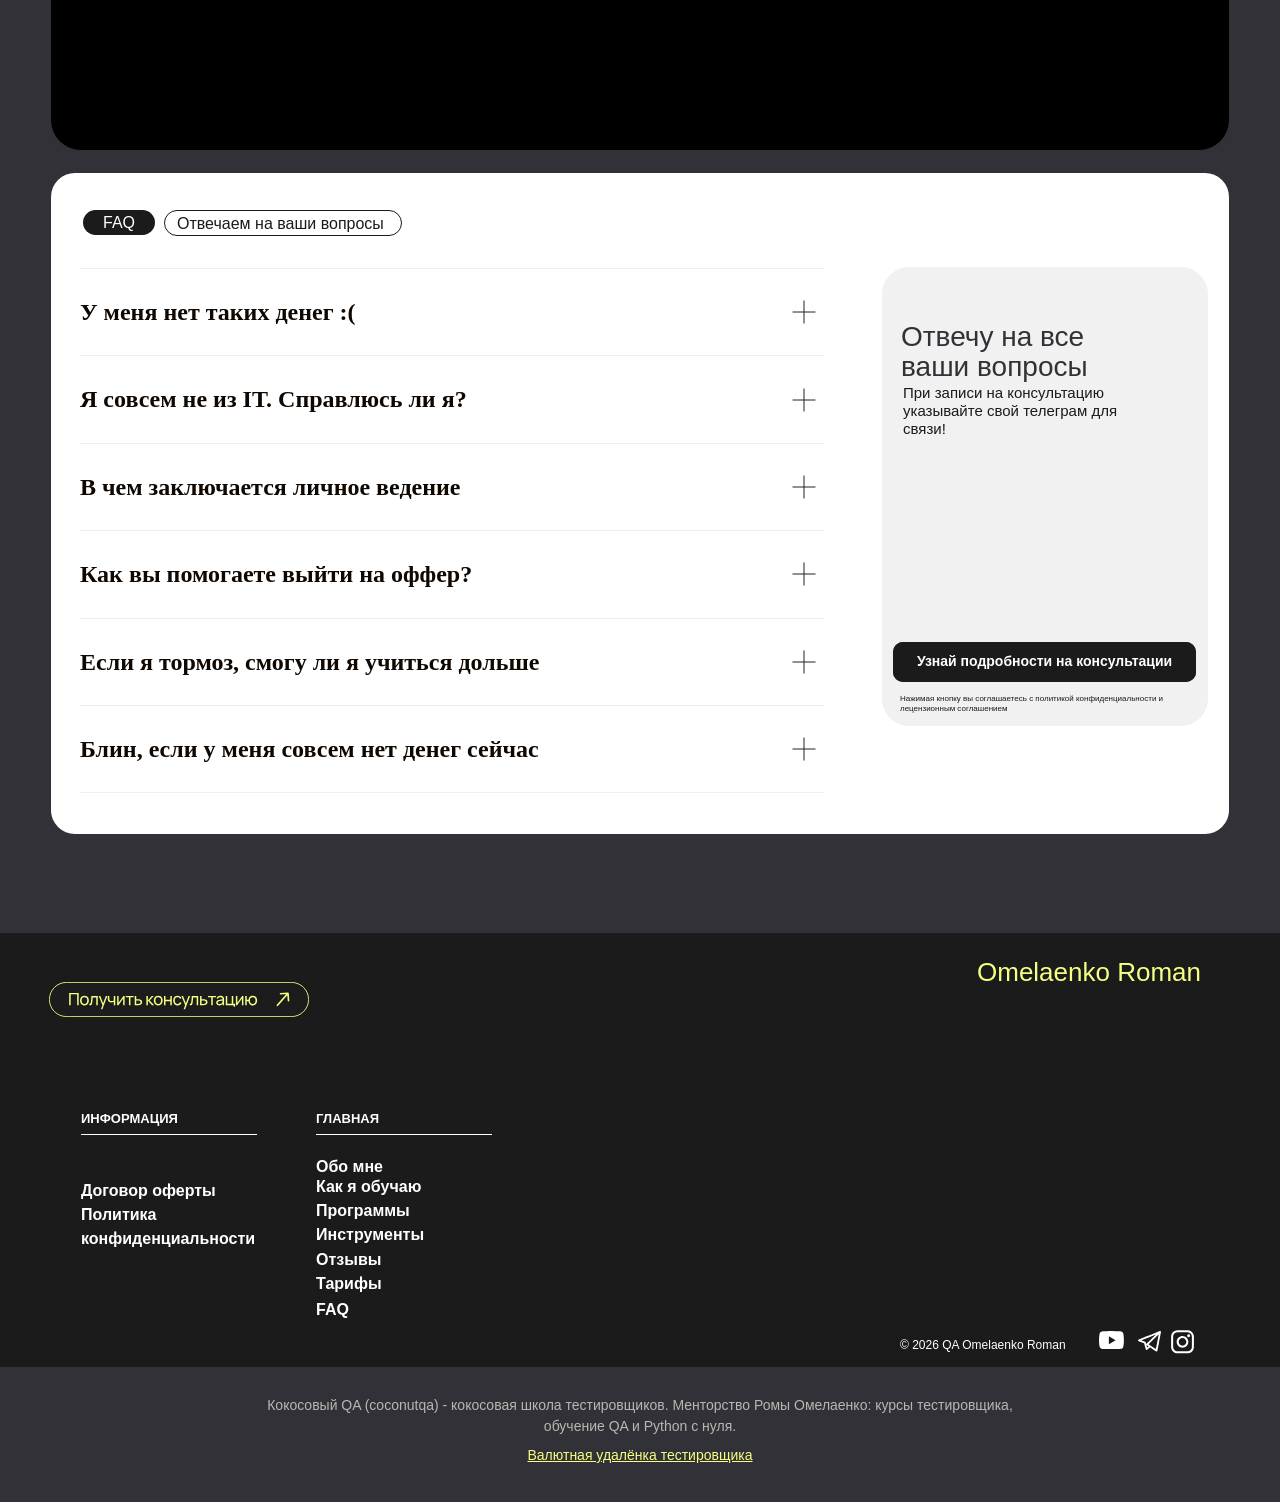
